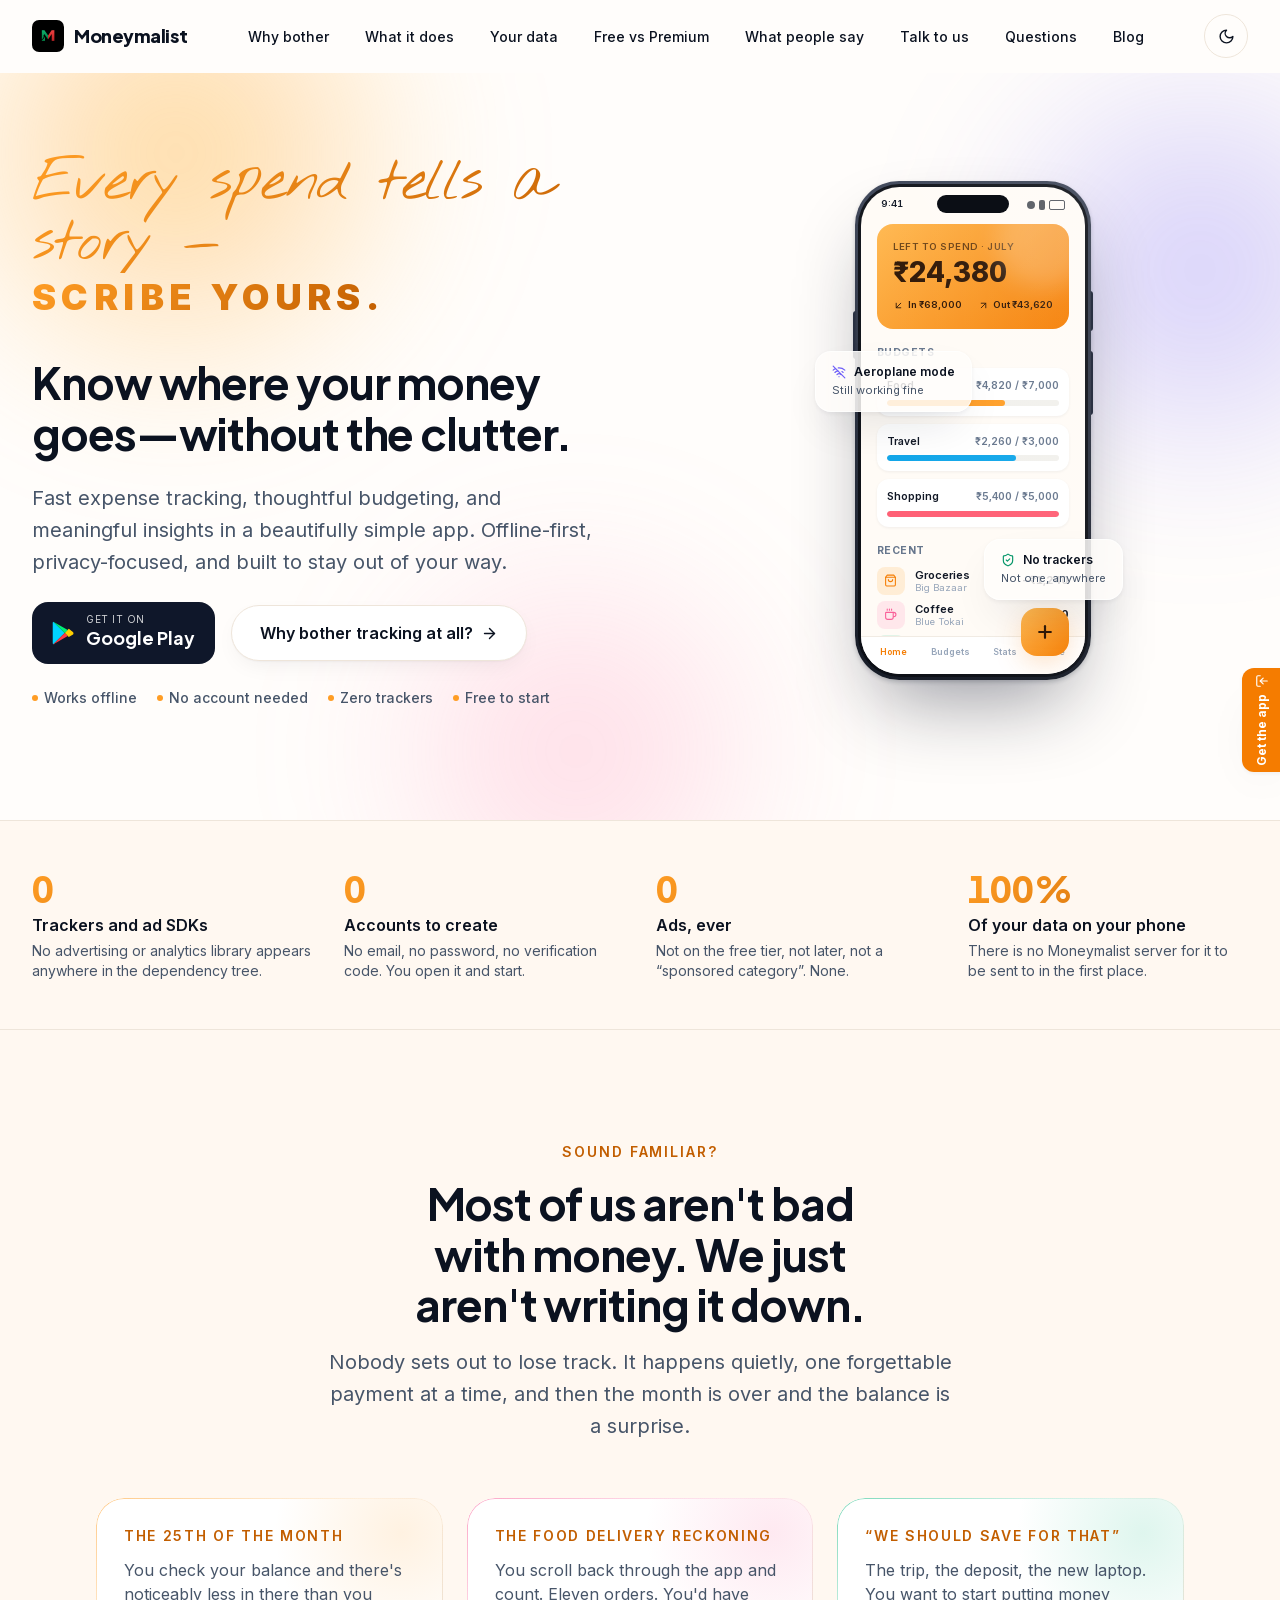
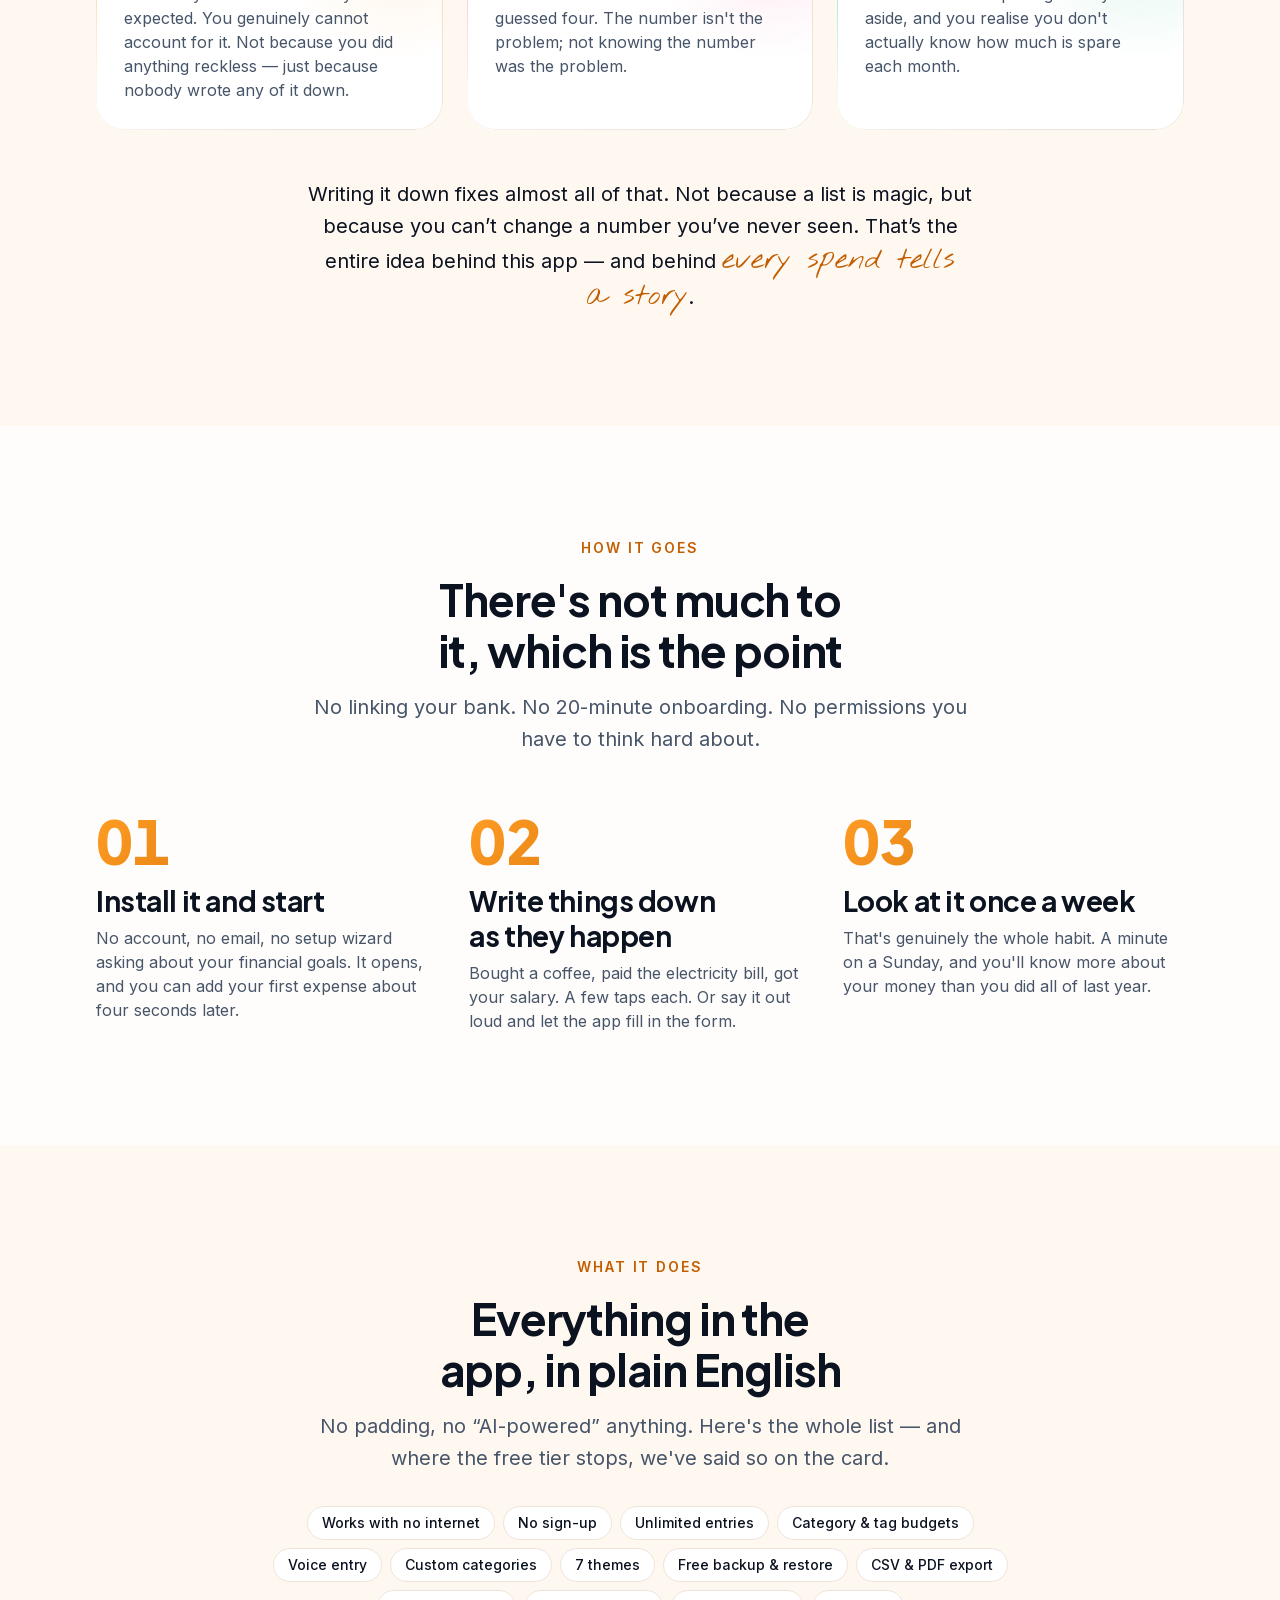
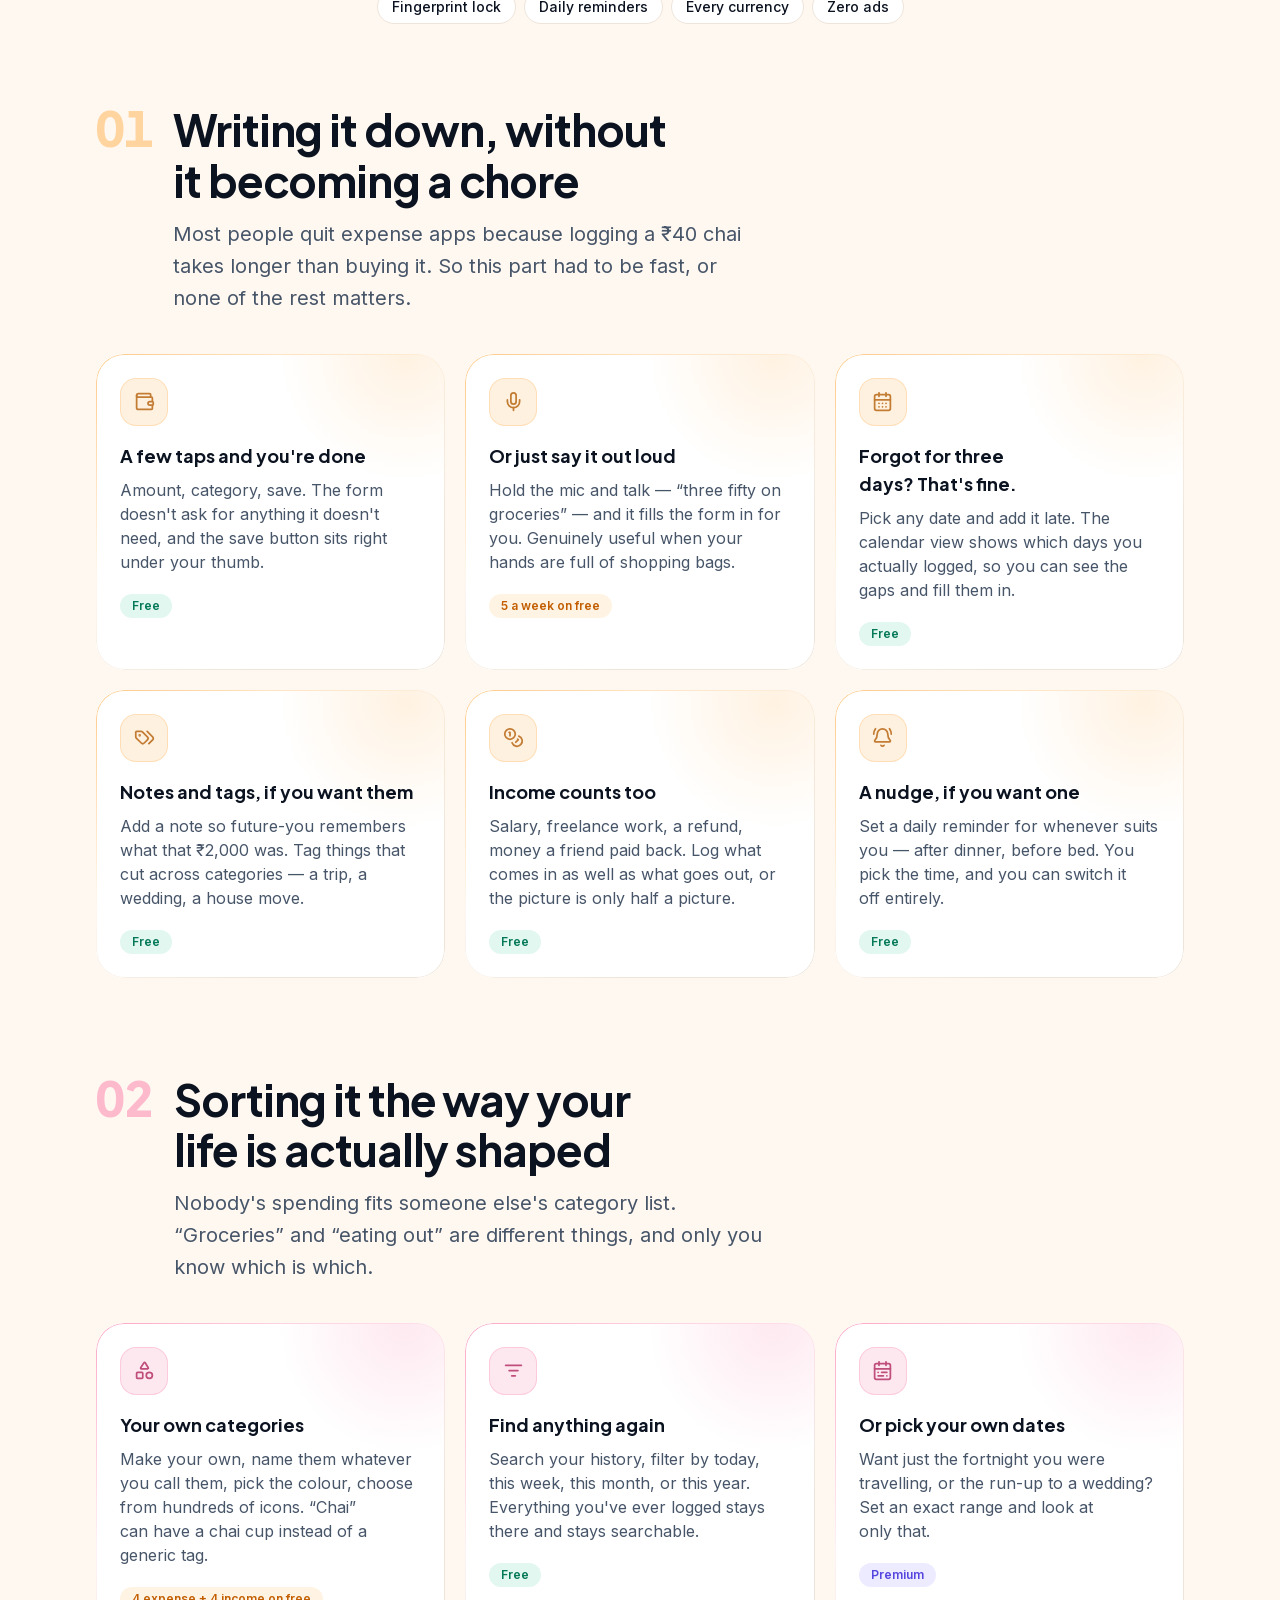
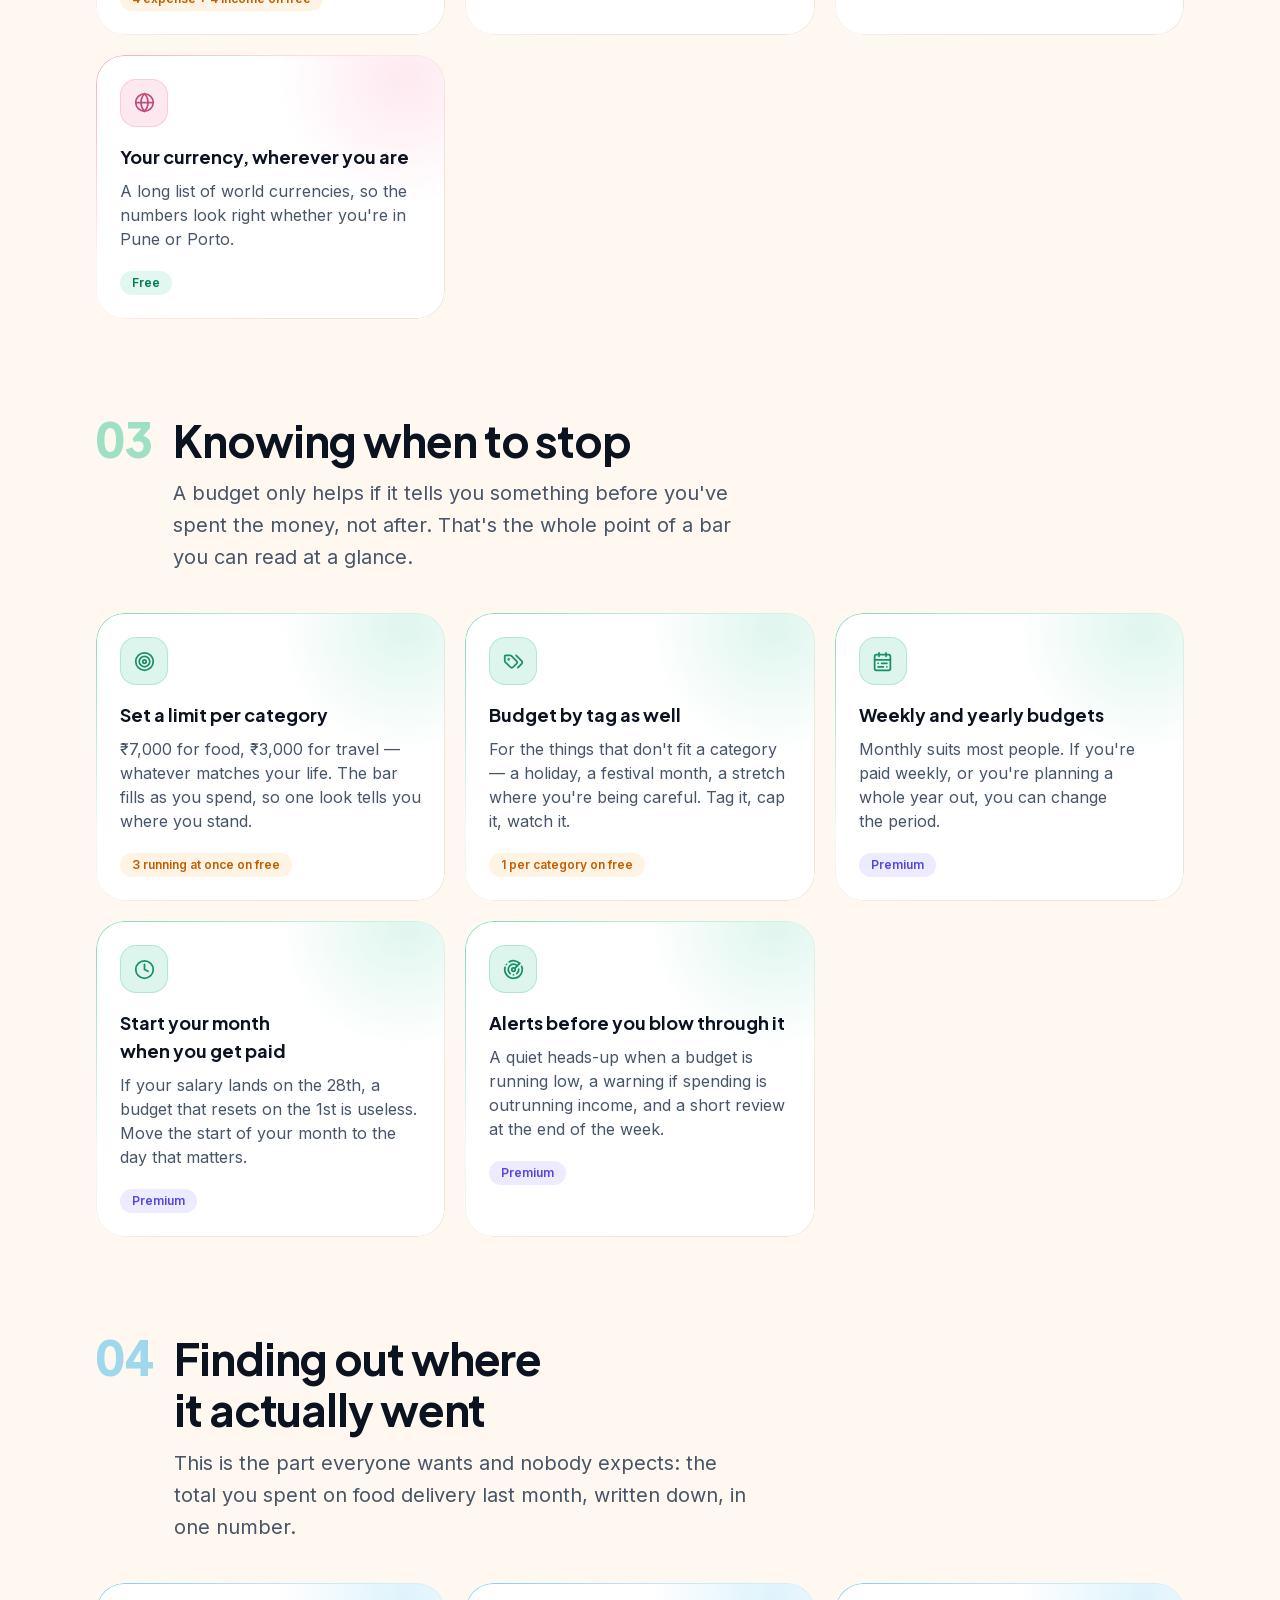
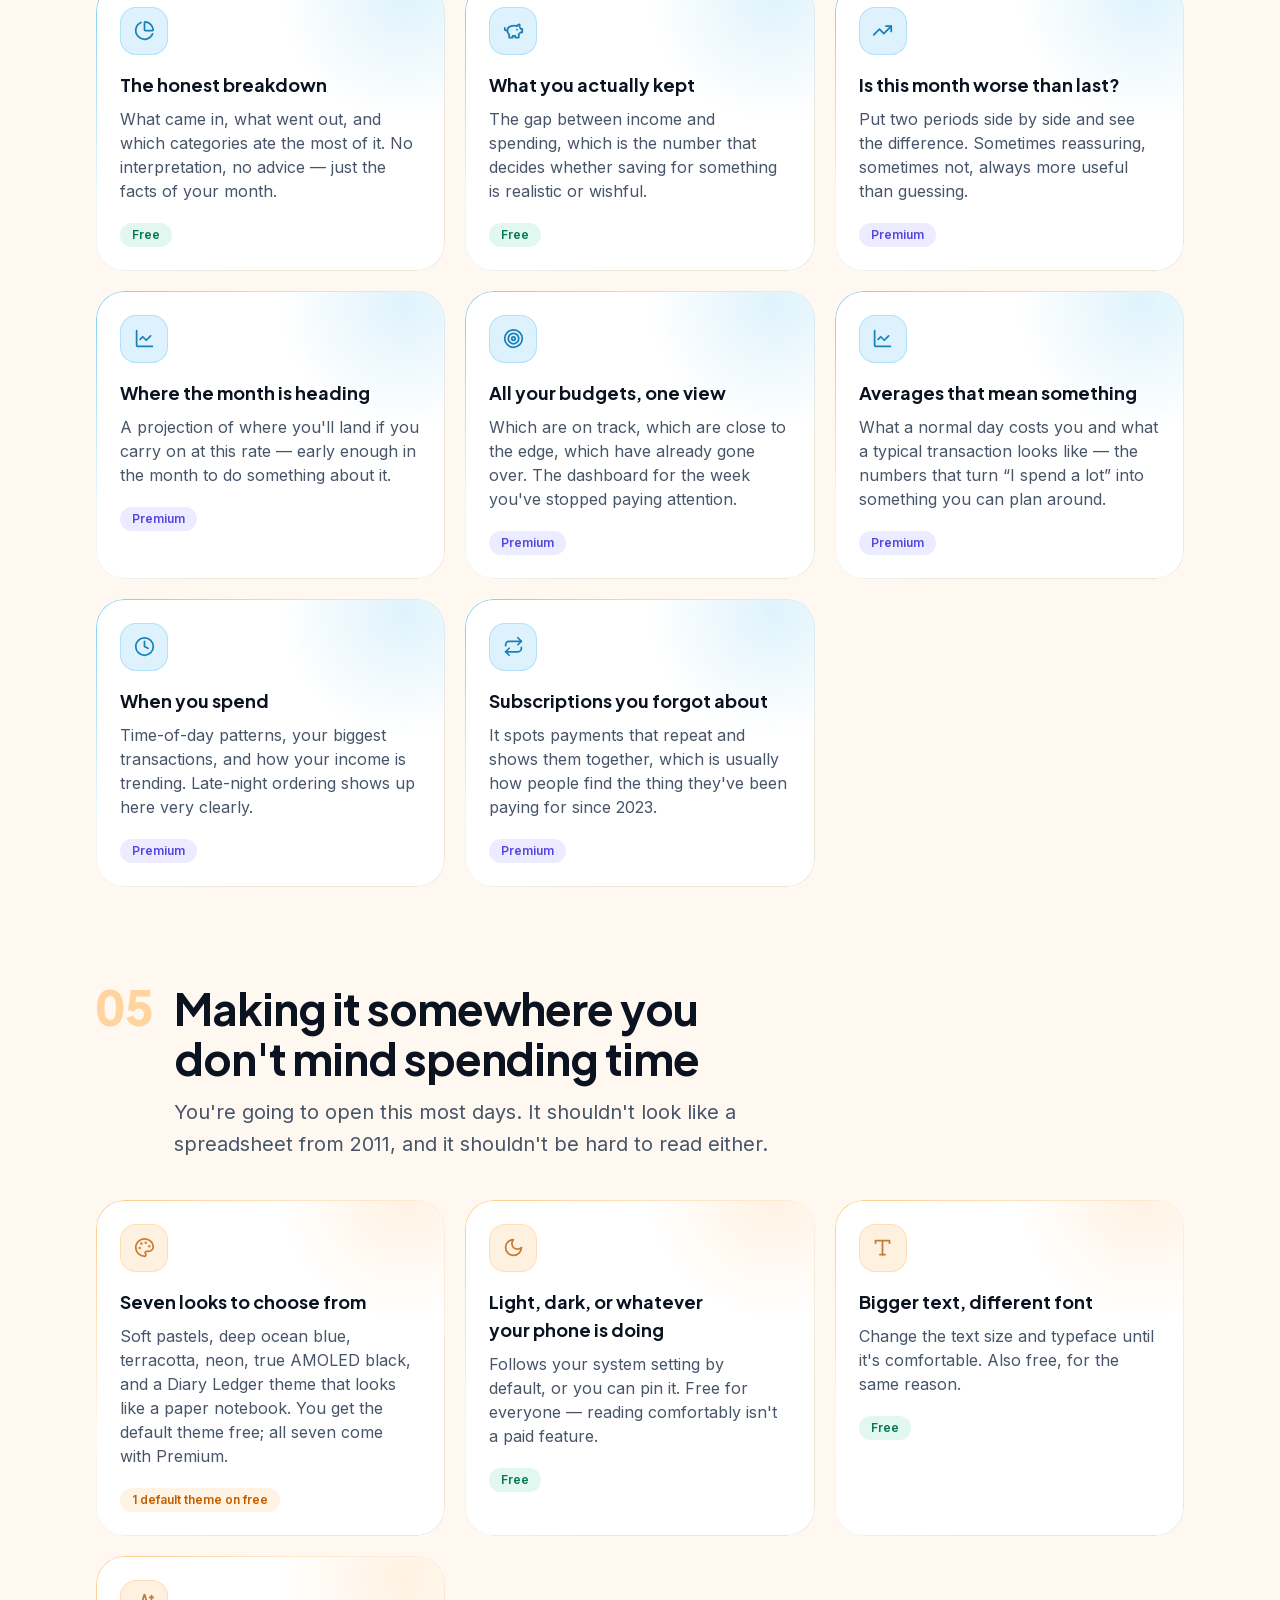
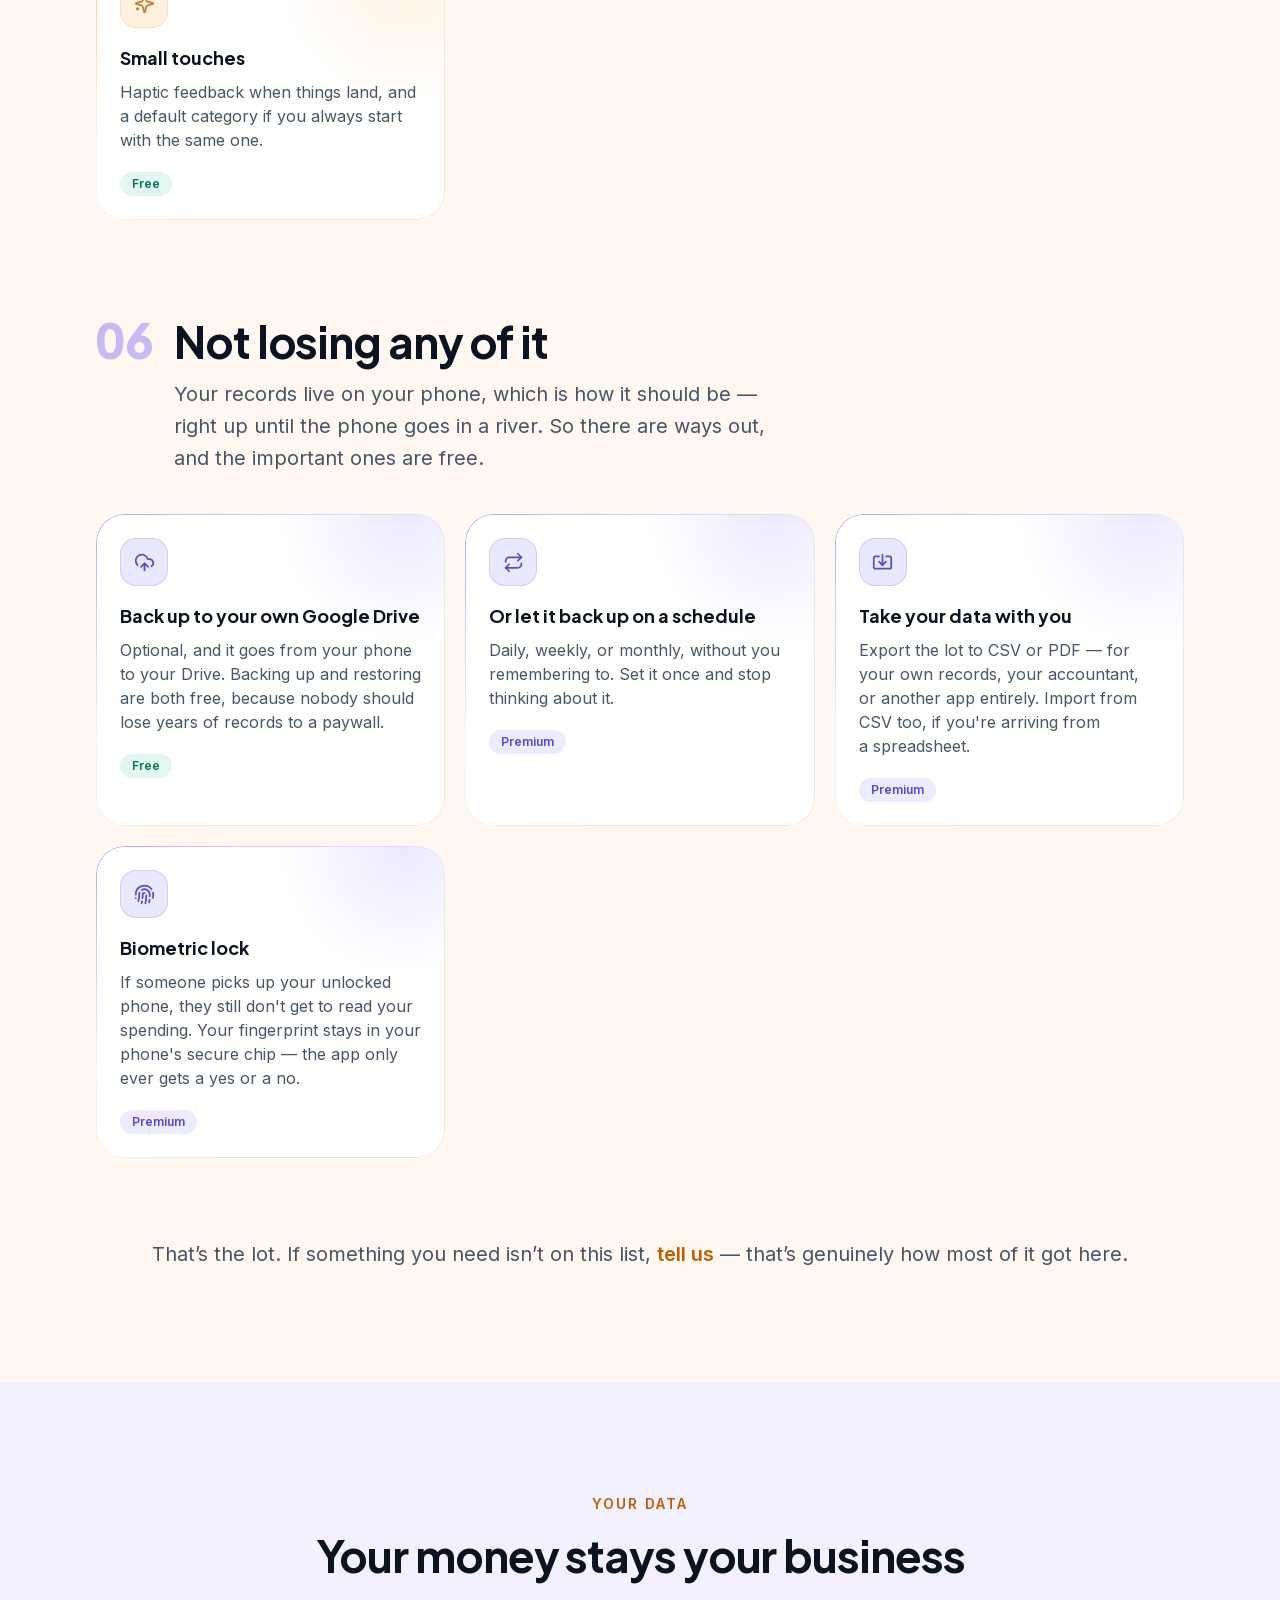
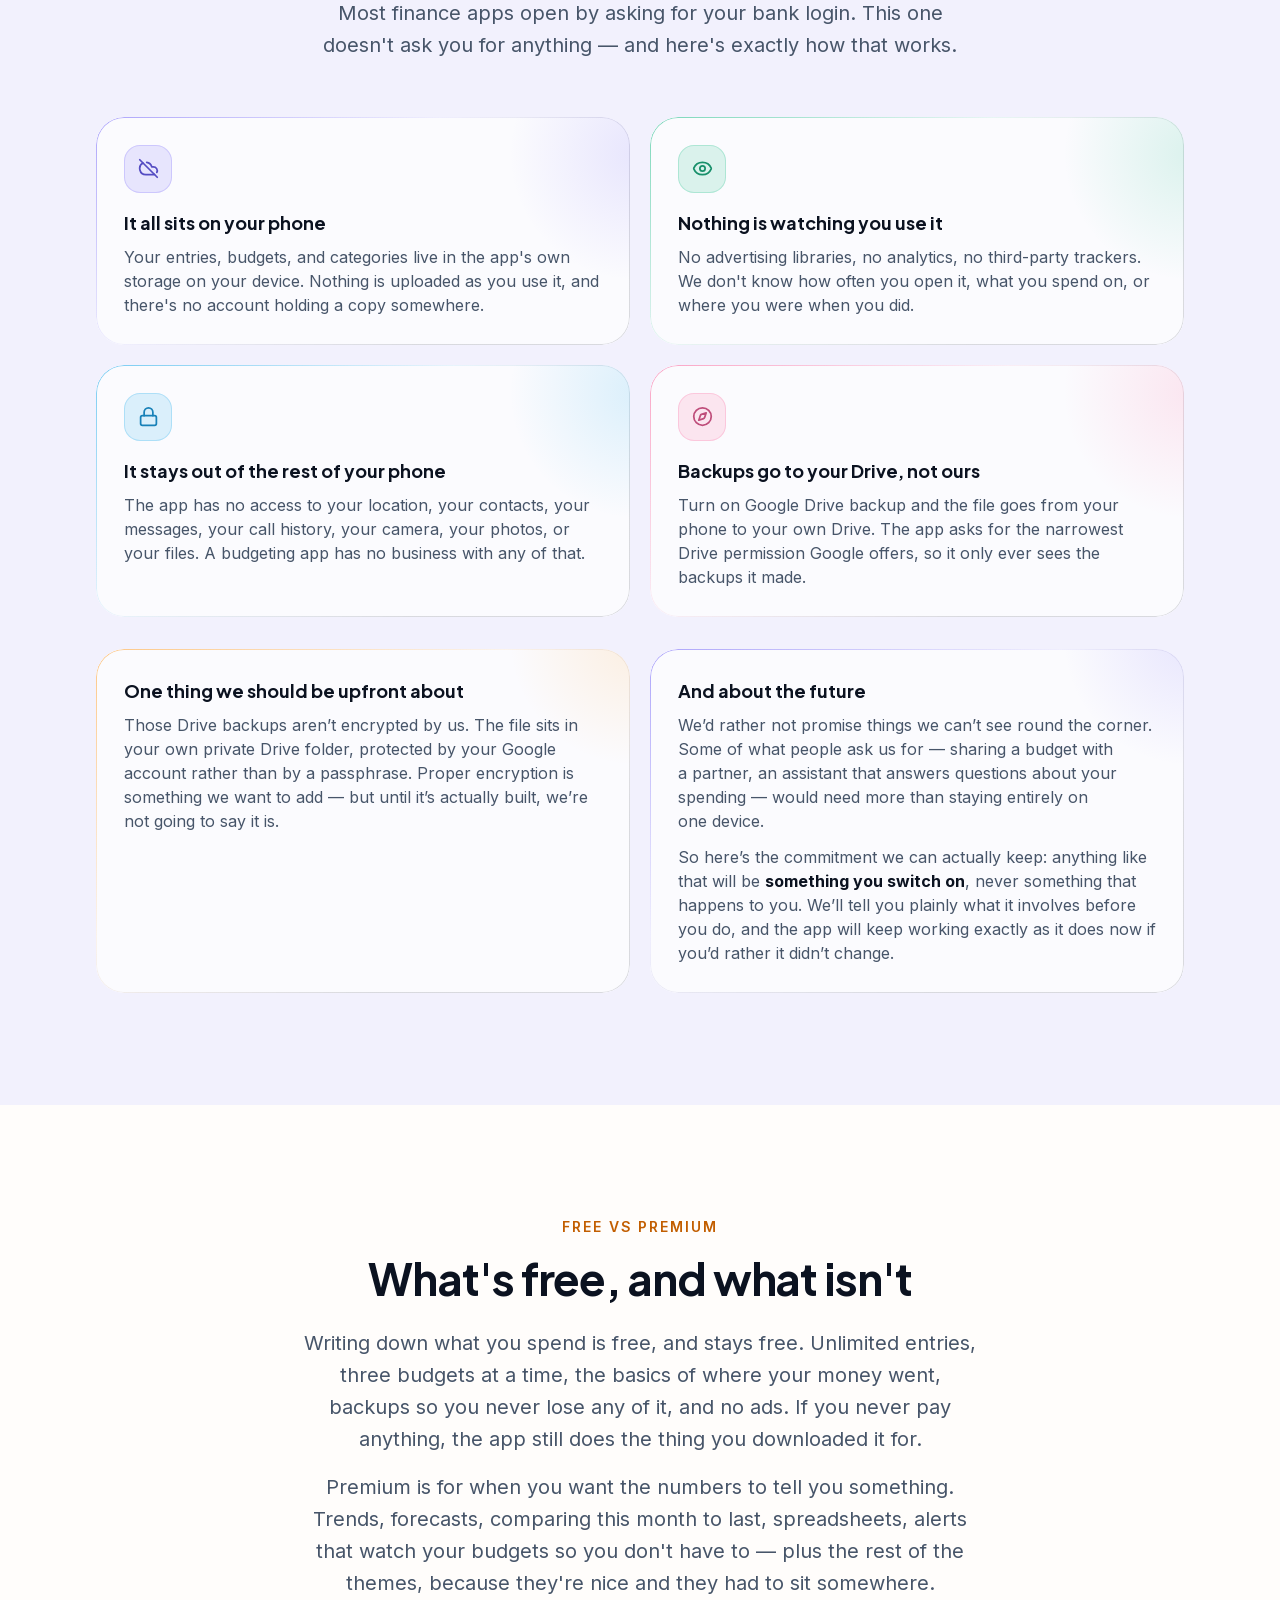
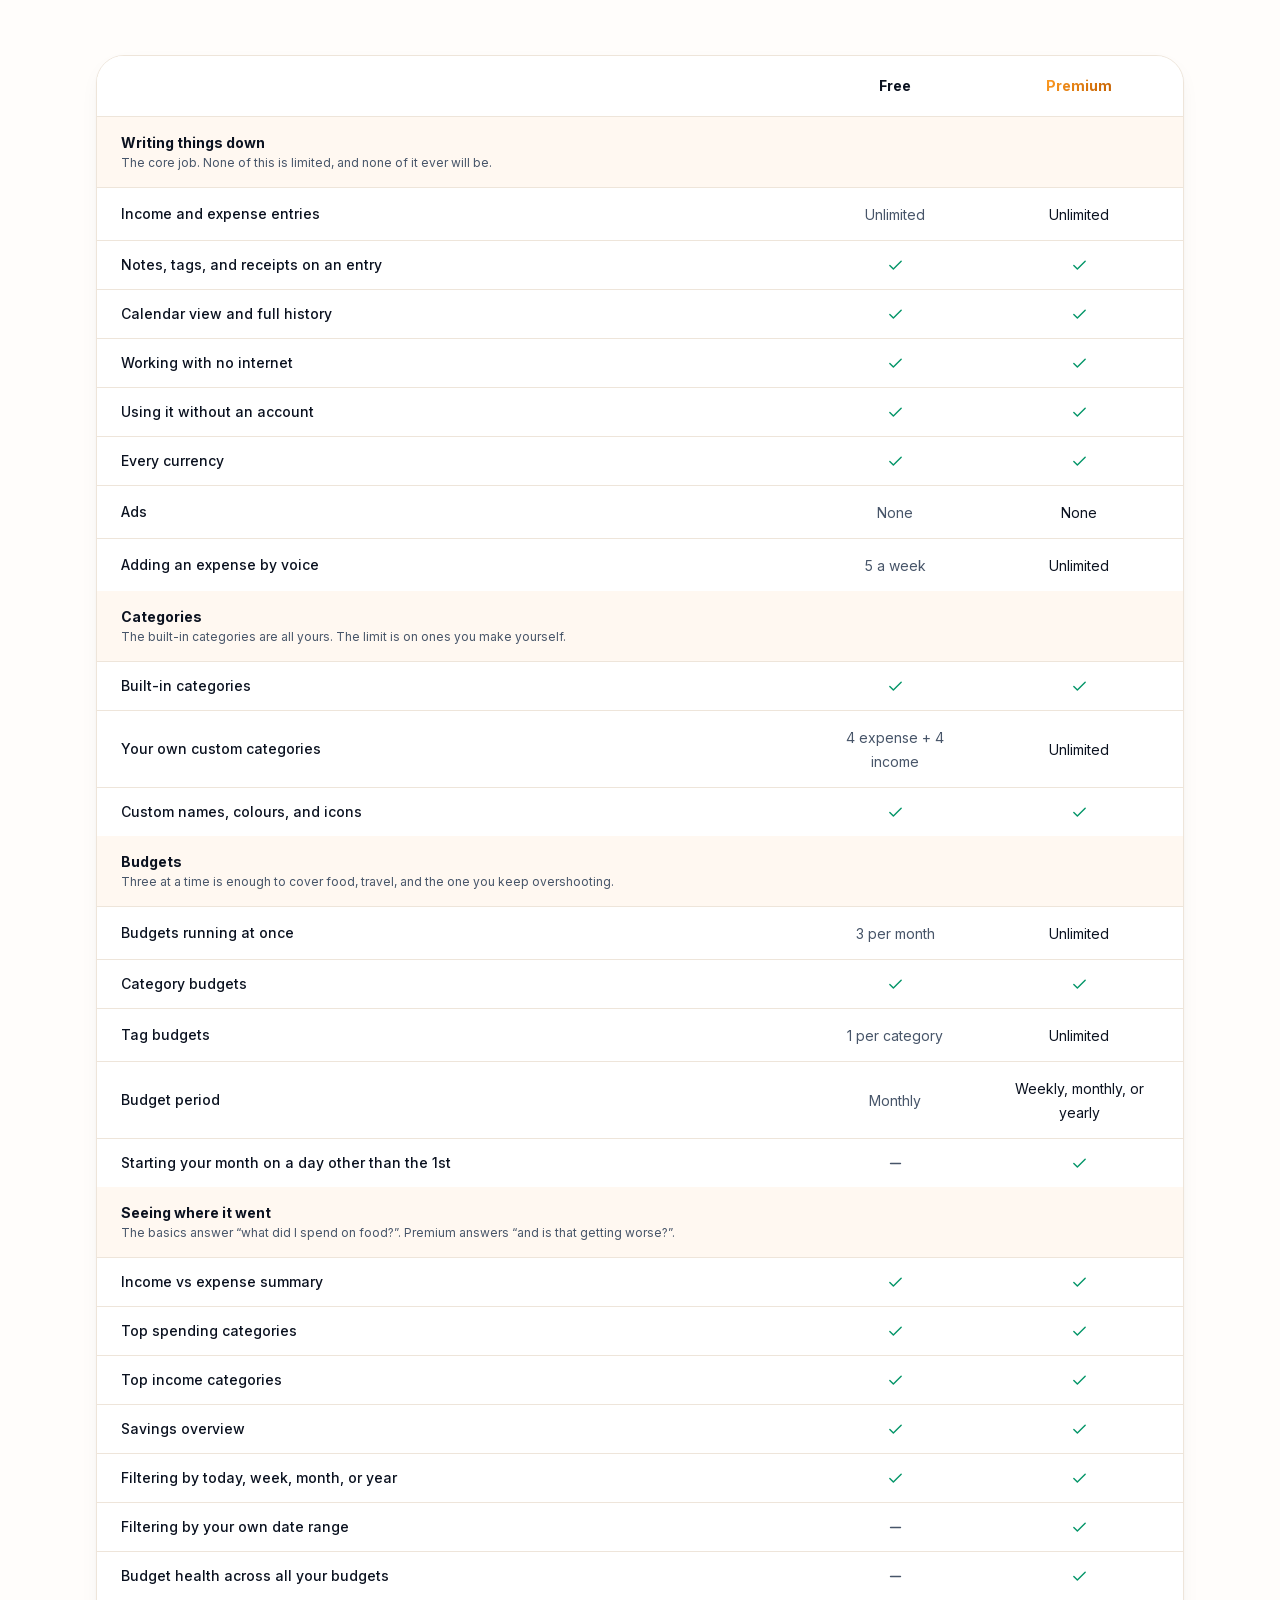
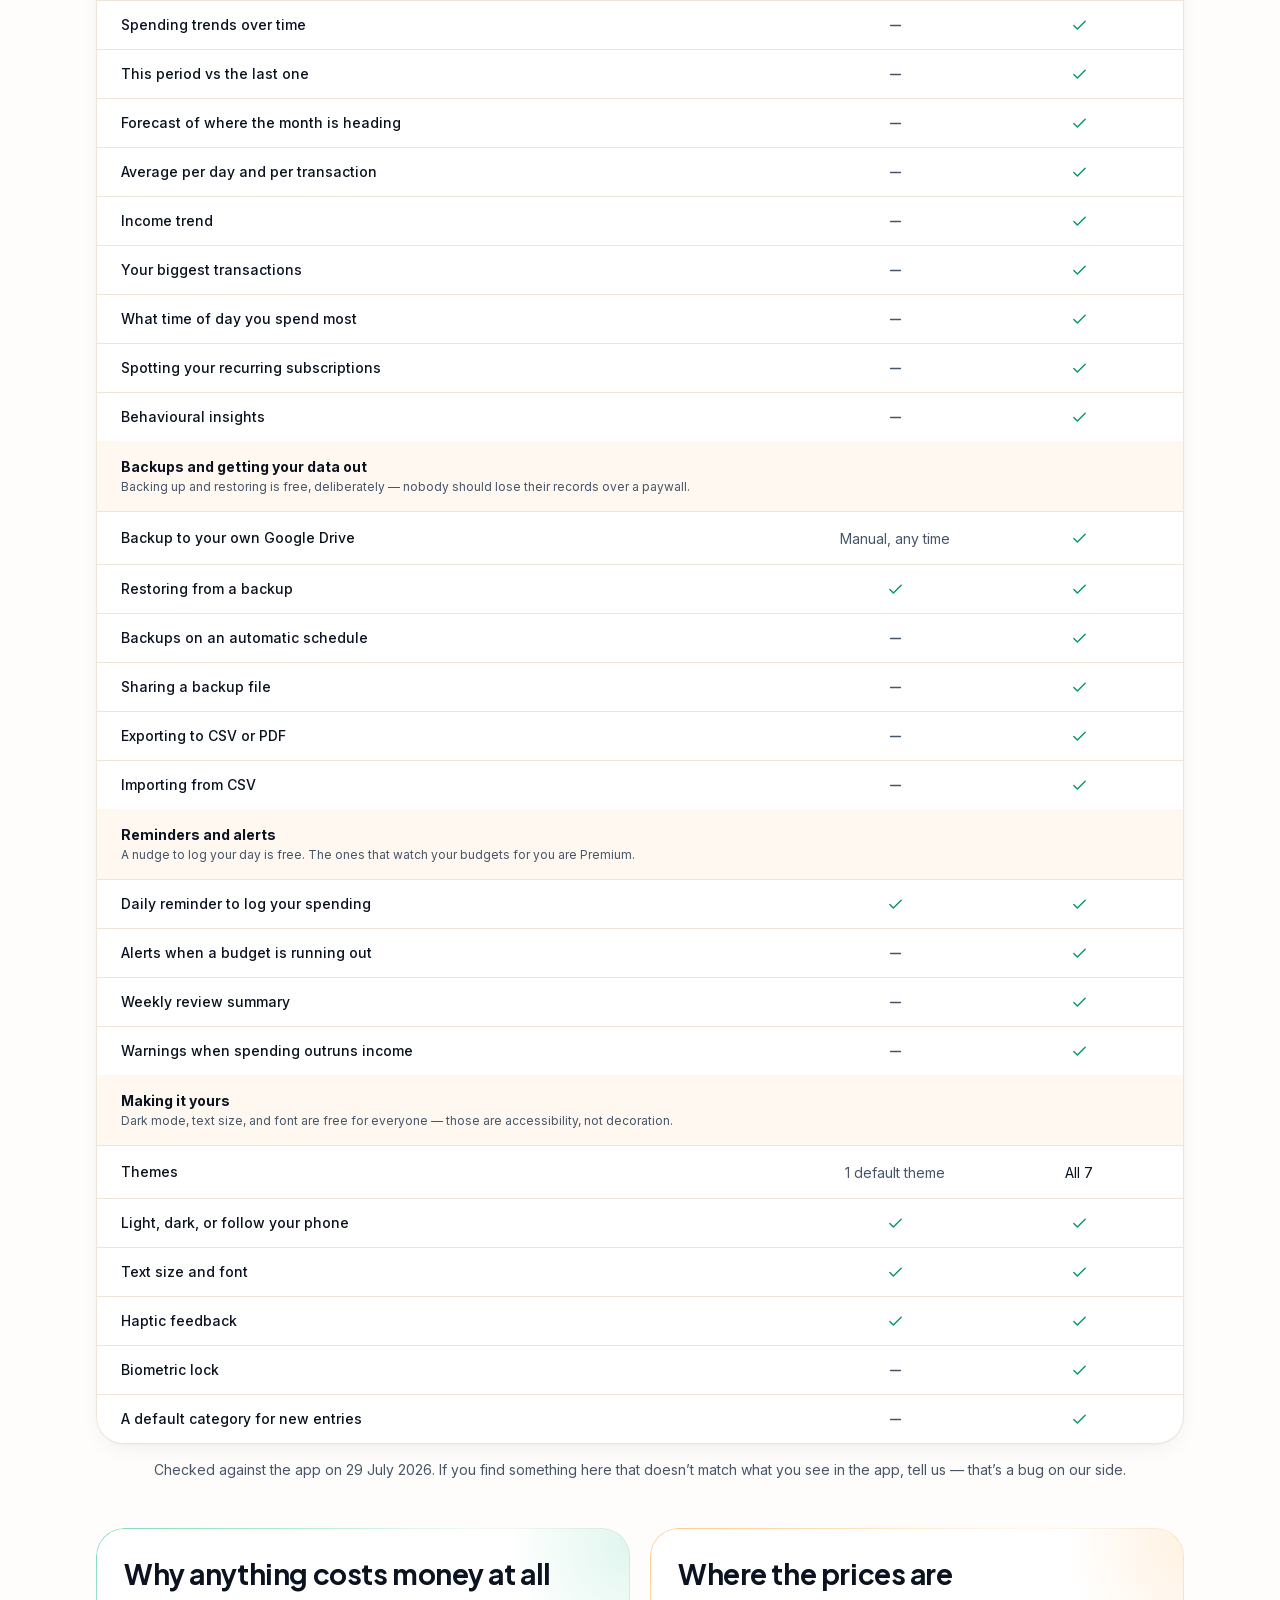
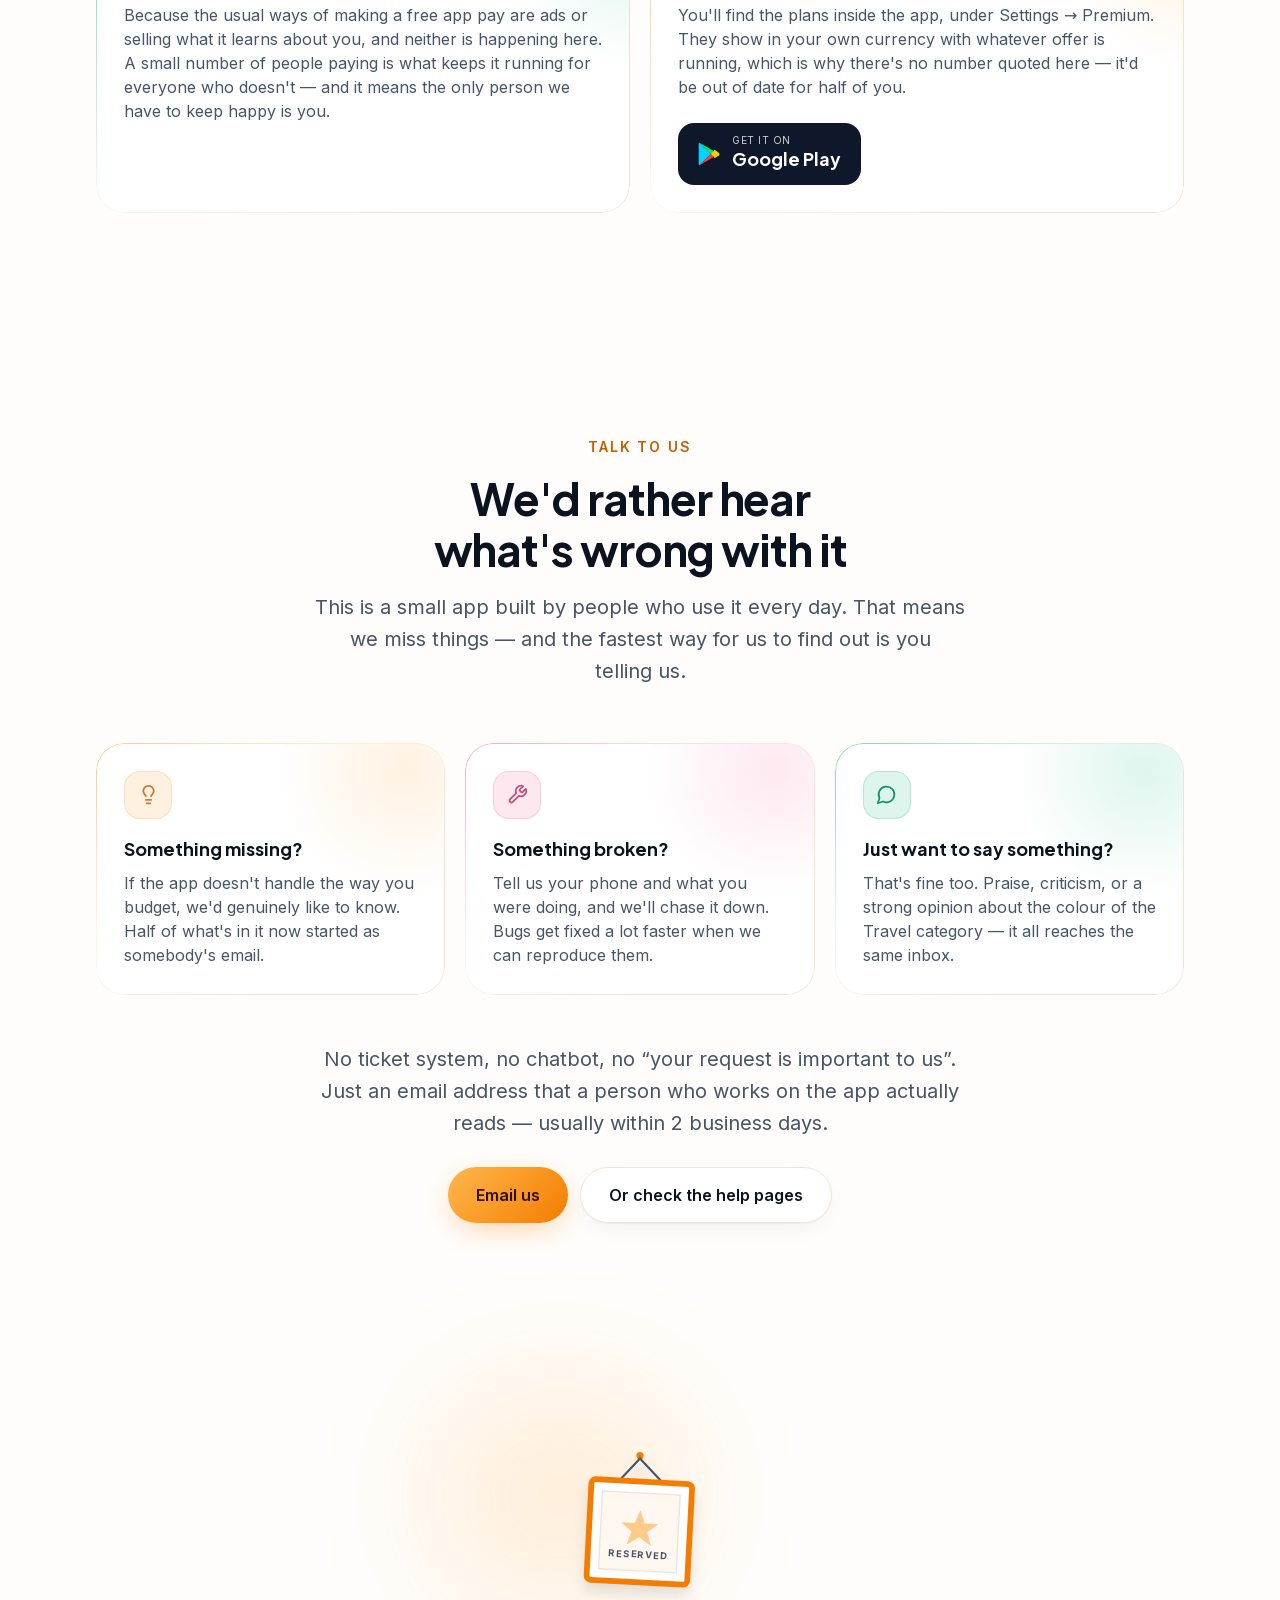
==== index.html @ cedc2da8 "Updates" ====
<!DOCTYPE html><!--kTmxTgGeI_1AeSEXfiGs0--><html lang="en" class="__variable_154f82 __variable_d0be19 __variable_fb1882"><head><meta charSet="utf-8"/><meta name="viewport" content="width=device-width, initial-scale=1"/><link rel="preload" href="/_next/static/media/3bd9a93c89179028-s.p.woff2" as="font" crossorigin="" type="font/woff2"/><link rel="preload" href="/_next/static/media/636a5ac981f94f8b-s.p.woff2" as="font" crossorigin="" type="font/woff2"/><link rel="preload" href="/_next/static/media/e4af272ccee01ff0-s.p.woff2" as="font" crossorigin="" type="font/woff2"/><link rel="preload" as="image" href="/logo.png"/><link rel="stylesheet" href="/_next/static/css/b953584c4d6d7049.css" data-precedence="next"/><link rel="preload" as="script" fetchPriority="low" href="/_next/static/chunks/webpack-b23d268d7e7df333.js"/><script src="/_next/static/chunks/ebf0c473-91500a9b869337da.js" async=""></script><script src="/_next/static/chunks/611-5871def533a9bb43.js" async=""></script><script src="/_next/static/chunks/main-app-6f9e6adb62b50940.js" async=""></script><script src="/_next/static/chunks/579-27b3374cb3187cd2.js" async=""></script><script src="/_next/static/chunks/692-af3617498ebc904b.js" async=""></script><script src="/_next/static/chunks/app/layout-8b8d4dfad449c1dc.js" async=""></script><script src="/_next/static/chunks/app/page-5fe41f96076c9ba8.js" async=""></script><link rel="canonical" href="https://moneymalist.com/"/><meta name="next-size-adjust" content=""/><meta name="theme-color" media="(prefers-color-scheme: light)" content="#fffdfb"/><meta name="theme-color" media="(prefers-color-scheme: dark)" content="#0f172a"/><meta name="color-scheme" content="light dark"/><title>Moneymalist — Private, offline expense tracker &amp; budget planner</title><meta name="description" content="Moneymalist is a private, offline-first expense tracker and budget planner for Android. No account, no ads, no trackers — your money data never leaves your phone."/><meta name="application-name" content="Moneymalist"/><link rel="author" href="https://moneymalist.com"/><meta name="author" content="Moneymalist"/><meta name="keywords" content="expense tracker,offline expense tracker,budget planner app,money manager,personal finance app,daily expense tracker,budget app,savings tracker,private finance app,expense tracker without account"/><meta name="creator" content="Moneymalist"/><meta name="publisher" content="Moneymalist"/><meta name="robots" content="index, follow"/><meta name="googlebot" content="index, follow, max-image-preview:large, max-snippet:-1"/><meta name="category" content="finance"/><meta name="google-play-app" content="app-id=com.moneymalist"/><link rel="canonical" href="https://moneymalist.com/"/><meta property="og:title" content="Moneymalist — Every spend tells a story. Scribe yours."/><meta property="og:description" content="Moneymalist is a private, offline-first expense tracker and budget planner for Android. No account, no ads, no trackers — your money data never leaves your phone."/><meta property="og:url" content="https://moneymalist.com/"/><meta property="og:site_name" content="Moneymalist"/><meta property="og:locale" content="en_IN"/><meta property="og:type" content="website"/><meta name="twitter:card" content="summary_large_image"/><meta name="twitter:title" content="Moneymalist — Every spend tells a story. Scribe yours."/><meta name="twitter:description" content="Moneymalist is a private, offline-first expense tracker and budget planner for Android. No account, no ads, no trackers — your money data never leaves your phone."/><link rel="icon" href="/icon.png?9c3c5aa9420adf1f" type="image/png" sizes="512x512"/><link rel="apple-touch-icon" href="/apple-icon.png?6b50628db2db3e1d" type="image/png" sizes="180x180"/><script>(function(){try{var d=document.documentElement;d.classList.add('js');var t=localStorage.getItem('mm-theme');if(t!=='dark'&&t!=='light'){t=window.matchMedia('(prefers-color-scheme: dark)').matches?'dark':'light';}d.setAttribute('data-theme',t);}catch(e){}})();</script><script src="/_next/static/chunks/polyfills-42372ed130431b0a.js" noModule=""></script></head><body><div hidden=""><!--$--><!--/$--></div><a href="#main" class="sr-only focus:not-sr-only focus:fixed focus:left-4 focus:top-4 focus:z-[100] focus:rounded-full focus:bg-ember-700 focus:px-5 focus:py-3 focus:text-sm focus:font-semibold focus:text-white">Skip to content</a><header class="sticky top-0 z-50 transition-all duration-300 border-b border-transparent translate-y-0"><div class="mx-auto w-full px-5 sm:px-8 max-w-7xl"><div class="flex h-16 md:h-18 items-center justify-between gap-4 py-2 md:py-3"><a class="rounded-lg" aria-label="Moneymalist home" href="/"><span class="flex items-center gap-2.5"><img alt="" width="32" height="32" decoding="async" data-nimg="1" class="shrink-0 rounded-[22%] hidden sm:block" style="color:transparent" src="/logo.png"/><span class="font-[family-name:var(--font-display)] text-lg font-extrabold tracking-tight">Moneymalist</span></span></a><nav aria-label="Sections of this page" class="hidden lg:block"><ul class="flex items-center gap-1"><li><a class="rounded-full px-4 py-2 text-sm font-medium transition-colors hover:bg-ember-50 hover:text-ember-800 dark:hover:bg-night-elevated dark:hover:text-ember-300" href="/#why">Why bother</a></li><li><a class="rounded-full px-4 py-2 text-sm font-medium transition-colors hover:bg-ember-50 hover:text-ember-800 dark:hover:bg-night-elevated dark:hover:text-ember-300" href="/#features">What it does</a></li><li><a class="rounded-full px-4 py-2 text-sm font-medium transition-colors hover:bg-ember-50 hover:text-ember-800 dark:hover:bg-night-elevated dark:hover:text-ember-300" href="/#privacy">Your data</a></li><li><a class="rounded-full px-4 py-2 text-sm font-medium transition-colors hover:bg-ember-50 hover:text-ember-800 dark:hover:bg-night-elevated dark:hover:text-ember-300" href="/#premium">Free vs Premium</a></li><li><a class="rounded-full px-4 py-2 text-sm font-medium transition-colors hover:bg-ember-50 hover:text-ember-800 dark:hover:bg-night-elevated dark:hover:text-ember-300" href="/#reviews">What people say</a></li><li><a class="rounded-full px-4 py-2 text-sm font-medium transition-colors hover:bg-ember-50 hover:text-ember-800 dark:hover:bg-night-elevated dark:hover:text-ember-300" href="/#feedback">Talk to us</a></li><li><a class="rounded-full px-4 py-2 text-sm font-medium transition-colors hover:bg-ember-50 hover:text-ember-800 dark:hover:bg-night-elevated dark:hover:text-ember-300" href="/#faq">Questions</a></li><li><a class="rounded-full px-4 py-2 text-sm font-medium transition-colors hover:bg-ember-50 hover:text-ember-800 dark:hover:bg-night-elevated dark:hover:text-ember-300" href="/blog/">Blog</a></li></ul></nav><div class="flex items-center gap-2"><button type="button" aria-label="Switch to dark theme" class="grid h-10 w-10 md:h-11 md:w-11 place-items-center rounded-full border border-[var(--hairline)] transition-colors hover:bg-ember-50 dark:hover:bg-night-elevated"><svg xmlns="http://www.w3.org/2000/svg" width="17" height="17" viewBox="0 0 24 24" fill="none" stroke="currentColor" stroke-width="2" stroke-linecap="round" stroke-linejoin="round" class="lucide lucide-moon" aria-hidden="true"><path d="M12 3a6 6 0 0 0 9 9 9 9 0 1 1-9-9Z"></path></svg></button><button type="button" aria-expanded="false" aria-controls="mobile-nav" aria-label="Open menu" class="grid h-10 w-10 md:h-11 md:w-11 place-items-center rounded-full border border-[var(--hairline)] lg:hidden"><svg xmlns="http://www.w3.org/2000/svg" width="18" height="18" viewBox="0 0 24 24" fill="none" stroke="currentColor" stroke-width="2" stroke-linecap="round" stroke-linejoin="round" class="lucide lucide-menu" aria-hidden="true"><line x1="4" x2="20" y1="12" y2="12"></line><line x1="4" x2="20" y1="6" y2="6"></line><line x1="4" x2="20" y1="18" y2="18"></line></svg></button></div></div></div></header><div class="fixed right-0 bottom-32 z-40 translate-x-[2px]"><a class="flex items-center gap-1.5 rounded-l-xl bg-ember-600 py-3 px-1.5 text-xs font-bold text-white shadow-lift transition-transform hover:-translate-x-1 hover:bg-ember-500" style="writing-mode:vertical-rl;text-orientation:mixed" target="_blank" rel="noopener noreferrer" href="https://play.google.com/store/apps/details?id=com.moneymalist&amp;referrer=utm_source%3Dmoneymalist.com%26utm_medium%3Dwebsite%26utm_campaign%3Dfloating_cta"><span class="rotate-180 flex items-center gap-1.5"><span>Get the app</span><svg xmlns="http://www.w3.org/2000/svg" width="14" height="14" viewBox="0 0 24 24" fill="none" stroke="currentColor" stroke-width="2" stroke-linecap="round" stroke-linejoin="round" class="lucide lucide-download -rotate-90"><path d="M21 15v4a2 2 0 0 1-2 2H5a2 2 0 0 1-2-2v-4"></path><polyline points="7 10 12 15 17 10"></polyline><line x1="12" x2="12" y1="15" y2="3"></line></svg></span></a></div><button aria-label="Scroll to top" class="fixed bottom-6 right-6 z-40 flex h-12 w-12 items-center justify-center rounded-full bg-[var(--card)] text-[var(--fg)] shadow-lift border border-[var(--hairline)] transition-all duration-300 hover:-translate-y-1 hover:bg-[var(--bg-soft)] focus:outline-none focus:ring-2 focus:ring-ember-500 translate-y-10 opacity-0 pointer-events-none"><svg xmlns="http://www.w3.org/2000/svg" width="22" height="22" viewBox="0 0 24 24" fill="none" stroke="currentColor" stroke-width="2.5" stroke-linecap="round" stroke-linejoin="round" class="lucide lucide-arrow-up"><path d="m5 12 7-7 7 7"></path><path d="M12 19V5"></path></svg></button><main id="main"><script type="application/ld+json">{"@context":"https://schema.org","@graph":[{"@type":"Organization","@id":"https://moneymalist.com/#organization","name":"Moneymalist","url":"https://moneymalist.com","logo":"https://moneymalist.com/logo.png","email":"moneymalist.app@gmail.com"},{"@type":"WebSite","@id":"https://moneymalist.com/#website","url":"https://moneymalist.com","name":"Moneymalist","description":"Moneymalist is a private, offline-first expense tracker and budget planner for Android. No account, no ads, no trackers — your money data never leaves your phone.","publisher":{"@id":"https://moneymalist.com/#organization"},"inLanguage":"en"},{"@type":"SoftwareApplication","@id":"https://moneymalist.com/#app","name":"Moneymalist","applicationCategory":"FinanceApplication","operatingSystem":"Android 7.0+","softwareVersion":"1.1.0","url":"https://play.google.com/store/apps/details?id=com.moneymalist","installUrl":"https://play.google.com/store/apps/details?id=com.moneymalist","description":"Moneymalist is a private, offline-first expense tracker and budget planner for Android. No account, no ads, no trackers — your money data never leaves your phone.","publisher":{"@id":"https://moneymalist.com/#organization"},"offers":{"@type":"Offer","price":"0","priceCurrency":"INR","description":"Free to download, with an optional Premium upgrade available in the app."}},{"@type":"FAQPage","@id":"https://moneymalist.com/#faq","mainEntity":[{"@type":"Question","name":"Is it actually free, or free-until-it-isn't?","acceptedAnswer":{"@type":"Answer","text":"Actually free. You can track every expense, set budgets, use all eight themes, and never pay anything. There's no trial clock and no point where it locks you out of your own data. There's a Premium tier for deeper analytics, exports, and automatic backups. Ignoring it costs you nothing."}},{"@type":"Question","name":"Do I have to make an account?","acceptedAnswer":{"@type":"Answer","text":"No. You open the app and start. There's no email, no password, no verification code, nothing to forget. It isn't just a convenience thing — the app is built to work entirely on your device, so there's nothing an account would be for."}},{"@type":"Question","name":"Where does my data actually live?","acceptedAnswer":{"@type":"Answer","text":"On your phone, in the app's own storage. As things work today, your entries aren't uploaded anywhere and we hold no copy of them. The one exception is if you switch on Google Drive backup yourself — and then the file goes to your Drive, not ours."}},{"@type":"Question","name":"So how do you make money off me?","acceptedAnswer":{"@type":"Answer","text":"We don't. There are no ads, no analytics SDKs, and no third-party trackers anywhere in the app. It also has no access to your location, contacts, messages, camera, or files. Some people pay for Premium. That's the entire business, and we'd like to keep it that way — it means the only person we have to keep happy is you."}},{"@type":"Question","name":"Will it always work this way?","acceptedAnswer":{"@type":"Answer","text":"The offline, no-account setup is how the app works today and how it will keep working. But we'd rather not promise things we can't see round the corner. People ask us for features — sharing a budget with a partner, an assistant that answers questions about your spending — that would need more than one device holding everything. If we ever build something like that, it'll be a thing you switch on, we'll explain plainly what it involves first, and the app will carry on working exactly as it does now if you'd rather it didn't change."}},{"@type":"Question","name":"What happens if I lose my phone?","acceptedAnswer":{"@type":"Answer","text":"This is the honest trade-off of keeping everything local: if the phone is gone and you had no backup, the data is gone too. So set up a backup. You can export to CSV or PDF whenever you like, or connect your own Google Drive and let it save copies for you. Takes a minute, saves a lot of regret."}},{"@type":"Question","name":"Are the Drive backups encrypted?","acceptedAnswer":{"@type":"Answer","text":"No, and we'd rather tell you than let you assume. The backup is a plain file sitting in your own private Google Drive folder, protected by your Google account rather than by us. Real passphrase encryption is something we want to add. Until it's actually built, we're not going to claim it."}},{"@type":"Question","name":"Can other people on my phone see my spending?","acceptedAnswer":{"@type":"Answer","text":"Only if you let them. You can turn on a fingerprint or face lock, and then the app won't open without you. Your fingerprint stays in your phone's secure chip. The app just asks Android whether it's you and gets back a yes or a no."}},{"@type":"Question","name":"Will it work on the metro, on a flight, in a basement?","acceptedAnswer":{"@type":"Answer","text":"Yes. There's no loading spinner waiting on a connection, because nothing about the app needs one. Aeroplane mode changes nothing."}},{"@type":"Question","name":"Is there an iPhone version?","acceptedAnswer":{"@type":"Answer","text":"Not yet — Moneymalist is Android-only today. We'd rather say that plainly than leave you searching the App Store for it."}},{"@type":"Question","name":"What exactly is free?","acceptedAnswer":{"@type":"Answer","text":"Unlimited entries, three budgets running at a time, four custom categories of each kind, the basics of where your money went, backing up and restoring, daily reminders, and no ads. Premium adds the deeper analytics, exports, alerts that watch your budgets, unlimited budgets and categories, and the rest of the themes. There's a full breakdown further up this page — we've listed the exact limits rather than being vague about them."}},{"@type":"Question","name":"If I stop paying for Premium, do I lose everything?","acceptedAnswer":{"@type":"Answer","text":"No. Every expense, budget, and category you've created stays exactly where it is, and you can keep using the app. You just go back to the free limits for the Premium-only bits until you upgrade again. Nothing is ever deleted."}},{"@type":"Question","name":"Can I get my data out if I want to leave?","acceptedAnswer":{"@type":"Answer","text":"Yes, and we think you should be able to. Export the lot to CSV or PDF and take it wherever you like. It's your money and your record of it."}},{"@type":"Question","name":"Who's building this?","acceptedAnswer":{"@type":"Answer","text":"A very small team who got tired of finance apps that wanted a bank login before they'd show a pie chart. There's an email address on this site and a real person reads it."}}]}]}</script><section class="relative overflow-hidden pb-20 pt-14 sm:pb-28 sm:pt-20"><div aria-hidden="true" class="pointer-events-none absolute inset-0 -z-10 overflow-hidden"><span class="absolute -left-[10%] -top-[30%] h-[38rem] w-[38rem] rounded-full bg-[radial-gradient(circle,rgba(255,183,77,0.55),transparent_65%)] blur-3xl [animation:mm-drift_28s_ease-in-out_infinite]"></span><span class="absolute -right-[15%] top-[-10%] h-[34rem] w-[34rem] rounded-full bg-[radial-gradient(circle,rgba(109,94,248,0.32),transparent_65%)] blur-3xl [animation:mm-drift_34s_ease-in-out_infinite_reverse]"></span><span class="absolute bottom-[-25%] left-[25%] h-[32rem] w-[32rem] rounded-full bg-[radial-gradient(circle,rgba(255,123,172,0.28),transparent_65%)] blur-3xl [animation:mm-drift_40s_ease-in-out_infinite]"></span></div><div class="mx-auto w-full px-5 sm:px-8 max-w-7xl"><div class="grid items-center gap-14 lg:grid-cols-[1.05fr_0.95fr]"><div class="flex flex-col items-start gap-6"><div class="flex flex-wrap items-baseline gap-x-3 gap-y-1"><span class="font-handwriting text-4xl tracking-tight text-gradient-ember md:text-5xl lg:text-6xl">Every spend tells a story —</span><span class="font-sans text-2xl font-black uppercase tracking-[0.15em] text-gradient-ember md:text-4xl">SCRIBE YOURS.</span></div><h1 class="mt-4 text-h2 text-balance font-bold text-[var(--fg)]">Know where your money goes—without the clutter.</h1><p class="max-w-xl text-lead text-[var(--fg-muted)]">Fast expense tracking, thoughtful budgeting, and meaningful insights in a beautifully simple app. Offline-first, privacy-focused, and built to stay out of your way.</p><div class="flex flex-col gap-4 sm:flex-row sm:items-center"><a href="https://play.google.com/store/apps/details?id=com.moneymalist&amp;referrer=utm_source%3Dmoneymalist.com%26utm_medium%3Dwebsite%26utm_campaign%3Dhero" target="_blank" rel="noopener noreferrer" aria-label="Get Moneymalist on Google Play (opens the Play Store in a new tab)" class="inline-flex w-fit items-center gap-3 rounded-2xl bg-night px-5 py-3 text-white transition-transform duration-200 hover:-translate-y-0.5 motion-reduce:hover:translate-y-0 dark:bg-white dark:text-night "><svg viewBox="0 0 24 26" width="22" height="24" aria-hidden="true" class="shrink-0"><path d="M1.4 0.6A1.9 1.9 0 0 0 .8 2v22a1.9 1.9 0 0 0 .6 1.4L13.9 13Z" fill="#00D4FF"></path><path d="m18.3 8.4-3.3 3.3-1.1 1.3 4.4 4.4 4.2-2.4c1.3-.7 1.3-2.8 0-3.5Z" fill="#FFCE00"></path><path d="m1.4 25.4 12.5-12.4 3.3 3.3-14.2 8.1a1.8 1.8 0 0 1-1.6 1Z" fill="#FF3A44"></path><path d="M1.4.6 17.2 9.6l-3.3 3.4Z" fill="#00F076"></path></svg><span class="flex flex-col leading-none"><span class="text-[0.625rem] uppercase tracking-wider opacity-80">Get it on</span><span class="font-[family-name:var(--font-display)] text-lg font-bold">Google Play</span></span></a><a href="#why" class="inline-flex items-center justify-center gap-2 rounded-full font-semibold transition-[transform,filter,background-color,border-color] duration-200 will-change-transform hover:-translate-y-0.5 active:translate-y-0 motion-reduce:hover:translate-y-0 bg-[var(--card)] text-[var(--fg)] border border-[var(--hairline)] shadow-soft hover:border-ember-300 h-14 px-7 text-base">Why bother tracking at all?<svg xmlns="http://www.w3.org/2000/svg" width="17" height="17" viewBox="0 0 24 24" fill="none" stroke="currentColor" stroke-width="2" stroke-linecap="round" stroke-linejoin="round" class="lucide lucide-arrow-right" aria-hidden="true"><path d="M5 12h14"></path><path d="m12 5 7 7-7 7"></path></svg></a></div><ul class="flex flex-wrap gap-x-5 gap-y-2 text-sm font-medium text-[var(--fg-muted)]"><li class="flex items-center gap-1.5"><span aria-hidden="true" class="h-1.5 w-1.5 rounded-full bg-ember-500"></span>Works offline</li><li class="flex items-center gap-1.5"><span aria-hidden="true" class="h-1.5 w-1.5 rounded-full bg-ember-500"></span>No account needed</li><li class="flex items-center gap-1.5"><span aria-hidden="true" class="h-1.5 w-1.5 rounded-full bg-ember-500"></span>Zero trackers</li><li class="flex items-center gap-1.5"><span aria-hidden="true" class="h-1.5 w-1.5 rounded-full bg-ember-500"></span>Free to start</li></ul></div><div class="relative mx-auto flex w-full max-w-md justify-center lg:max-w-none"><div class="relative"><div role="img" aria-label="The Moneymalist home screen, showing the monthly balance, three budget bars, and a list of recent transactions." class="relative aspect-[9/19] w-full max-w-[19rem] select-none rounded-[2.75rem] bg-gradient-to-b from-[#3b4356] to-[#161b26] p-[3px] shadow-[0_2px_4px_rgba(15,23,42,0.2),0_40px_80px_-24px_rgba(15,23,42,0.45)]"><div class="relative h-full w-full overflow-hidden rounded-[2.6rem] bg-[#0b0e15] p-[3px]"><div class="relative h-full w-full overflow-hidden rounded-[2.4rem]"><div class="absolute left-1/2 top-2 z-20 h-[1.1rem] w-[4.5rem] -translate-x-1/2 rounded-full bg-[#0b0e15]"></div><div class="flex h-full flex-col bg-[#FFFBF6] text-[#0B1220]"><div class="flex items-center justify-between px-5 pb-1 pt-2.5 text-[0.6rem] font-semibold"><span data-numeric="true">9:41</span><span class="flex items-center gap-1"><span class="h-2 w-2 rounded-full bg-current opacity-70"></span><span class="h-2.5 w-1.5 rounded-[2px] bg-current opacity-70"></span><span class="h-2.5 w-4 rounded-[2px] border border-current opacity-70"></span></span></div><div class="flex-1 overflow-hidden px-4"><div class="gradient-ember relative mt-2 overflow-hidden rounded-2xl p-4 text-[#2A1200]"><p class="text-[0.6rem] font-semibold uppercase tracking-wider opacity-70">Left to spend · July</p><p data-numeric="true" class="mt-1 text-[1.75rem] font-extrabold leading-none">₹24,380</p><div class="mt-3 flex gap-4 text-[0.6rem] font-semibold"><span class="flex items-center gap-1"><svg xmlns="http://www.w3.org/2000/svg" width="11" height="11" viewBox="0 0 24 24" fill="none" stroke="currentColor" stroke-width="2" stroke-linecap="round" stroke-linejoin="round" class="lucide lucide-arrow-down-left" aria-hidden="true"><path d="M17 7 7 17"></path><path d="M17 17H7V7"></path></svg> In ₹68,000</span><span class="flex items-center gap-1"><svg xmlns="http://www.w3.org/2000/svg" width="11" height="11" viewBox="0 0 24 24" fill="none" stroke="currentColor" stroke-width="2" stroke-linecap="round" stroke-linejoin="round" class="lucide lucide-arrow-up-right" aria-hidden="true"><path d="M7 7h10v10"></path><path d="M7 17 17 7"></path></svg> Out ₹43,620</span></div><span aria-hidden="true" class="absolute -right-6 -top-8 h-24 w-24 rounded-full bg-white/20 blur-md"></span></div><p class="mb-2 mt-4 text-[0.65rem] font-bold uppercase tracking-wider text-[#64748B]">Budgets</p><div class="flex flex-col gap-2"><div class="rounded-xl bg-white p-2.5 shadow-[0_1px_3px_rgba(15,23,42,0.06)]"><div class="flex items-baseline justify-between text-[0.65rem] font-semibold"><span>Food</span><span data-numeric="true" class="text-[#64748B]">₹<!-- -->4,820<!-- --> / ₹<!-- -->7,000</span></div><div class="mt-1.5 h-1.5 overflow-hidden rounded-full bg-[#F1F0EC]"><div class="h-full rounded-full bg-ember-500" style="width:69%"></div></div></div><div class="rounded-xl bg-white p-2.5 shadow-[0_1px_3px_rgba(15,23,42,0.06)]"><div class="flex items-baseline justify-between text-[0.65rem] font-semibold"><span>Travel</span><span data-numeric="true" class="text-[#64748B]">₹<!-- -->2,260<!-- --> / ₹<!-- -->3,000</span></div><div class="mt-1.5 h-1.5 overflow-hidden rounded-full bg-[#F1F0EC]"><div class="h-full rounded-full bg-sky-500" style="width:75%"></div></div></div><div class="rounded-xl bg-white p-2.5 shadow-[0_1px_3px_rgba(15,23,42,0.06)]"><div class="flex items-baseline justify-between text-[0.65rem] font-semibold"><span>Shopping</span><span data-numeric="true" class="text-[#64748B]">₹<!-- -->5,400<!-- --> / ₹<!-- -->5,000</span></div><div class="mt-1.5 h-1.5 overflow-hidden rounded-full bg-[#F1F0EC]"><div class="h-full rounded-full bg-coral-500" style="width:100%"></div></div></div></div><p class="mb-2 mt-4 text-[0.65rem] font-bold uppercase tracking-wider text-[#64748B]">Recent</p><ul class="flex flex-col gap-1.5"><li class="flex items-center gap-2.5"><span class="grid h-7 w-7 shrink-0 place-items-center rounded-lg text-ember-600 bg-ember-100"><svg xmlns="http://www.w3.org/2000/svg" width="13" height="13" viewBox="0 0 24 24" fill="none" stroke="currentColor" stroke-width="2" stroke-linecap="round" stroke-linejoin="round" class="lucide lucide-shopping-bag" aria-hidden="true"><path d="M6 2 3 6v14a2 2 0 0 0 2 2h14a2 2 0 0 0 2-2V6l-3-4Z"></path><path d="M3 6h18"></path><path d="M16 10a4 4 0 0 1-8 0"></path></svg></span><span class="min-w-0 flex-1"><span class="block truncate text-[0.7rem] font-semibold leading-tight">Groceries</span><span class="block truncate text-[0.6rem] leading-tight text-[#94A3B8]">Big Bazaar</span></span><span data-numeric="true" class="text-[0.7rem] font-bold ">−₹1,240</span></li><li class="flex items-center gap-2.5"><span class="grid h-7 w-7 shrink-0 place-items-center rounded-lg text-blush-500 bg-blush-400/15"><svg xmlns="http://www.w3.org/2000/svg" width="13" height="13" viewBox="0 0 24 24" fill="none" stroke="currentColor" stroke-width="2" stroke-linecap="round" stroke-linejoin="round" class="lucide lucide-coffee" aria-hidden="true"><path d="M10 2v2"></path><path d="M14 2v2"></path><path d="M16 8a1 1 0 0 1 1 1v8a4 4 0 0 1-4 4H7a4 4 0 0 1-4-4V9a1 1 0 0 1 1-1h14a4 4 0 1 1 0 8h-1"></path><path d="M6 2v2"></path></svg></span><span class="min-w-0 flex-1"><span class="block truncate text-[0.7rem] font-semibold leading-tight">Coffee</span><span class="block truncate text-[0.6rem] leading-tight text-[#94A3B8]">Blue Tokai</span></span><span data-numeric="true" class="text-[0.7rem] font-bold ">−₹320</span></li><li class="flex items-center gap-2.5"><span class="grid h-7 w-7 shrink-0 place-items-center rounded-lg text-mint-600 bg-mint-400/15"><svg xmlns="http://www.w3.org/2000/svg" width="13" height="13" viewBox="0 0 24 24" fill="none" stroke="currentColor" stroke-width="2" stroke-linecap="round" stroke-linejoin="round" class="lucide lucide-arrow-down-left" aria-hidden="true"><path d="M17 7 7 17"></path><path d="M17 17H7V7"></path></svg></span><span class="min-w-0 flex-1"><span class="block truncate text-[0.7rem] font-semibold leading-tight">Salary</span><span class="block truncate text-[0.6rem] leading-tight text-[#94A3B8]">Monthly</span></span><span data-numeric="true" class="text-[0.7rem] font-bold text-mint-600">₹68,000</span></li><li class="flex items-center gap-2.5"><span class="grid h-7 w-7 shrink-0 place-items-center rounded-lg text-sky-600 bg-sky-400/15"><svg xmlns="http://www.w3.org/2000/svg" width="13" height="13" viewBox="0 0 24 24" fill="none" stroke="currentColor" stroke-width="2" stroke-linecap="round" stroke-linejoin="round" class="lucide lucide-bus" aria-hidden="true"><path d="M8 6v6"></path><path d="M15 6v6"></path><path d="M2 12h19.6"></path><path d="M18 18h3s.5-1.7.8-2.8c.1-.4.2-.8.2-1.2 0-.4-.1-.8-.2-1.2l-1.4-5C20.1 6.8 19.1 6 18 6H4a2 2 0 0 0-2 2v10h3"></path><circle cx="7" cy="18" r="2"></circle><path d="M9 18h5"></path><circle cx="16" cy="18" r="2"></circle></svg></span><span class="min-w-0 flex-1"><span class="block truncate text-[0.7rem] font-semibold leading-tight">Commute</span><span class="block truncate text-[0.6rem] leading-tight text-[#94A3B8]">Metro card</span></span><span data-numeric="true" class="text-[0.7rem] font-bold ">−₹180</span></li></ul></div><div class="relative"><span class="gradient-ember absolute -top-7 right-4 grid h-12 w-12 place-items-center rounded-2xl text-[#2A1200] shadow-ember"><svg xmlns="http://www.w3.org/2000/svg" width="20" height="20" viewBox="0 0 24 24" fill="none" stroke="currentColor" stroke-width="2.6" stroke-linecap="round" stroke-linejoin="round" class="lucide lucide-plus" aria-hidden="true"><path d="M5 12h14"></path><path d="M12 5v14"></path></svg></span></div><nav class="flex items-center justify-around border-t border-[#F1EBE3] bg-white px-2 pb-4 pt-2 text-[0.55rem] font-semibold text-[#94A3B8]"><span class="text-ember-600">Home</span><span>Budgets</span><span>Stats</span><span>More</span></nav></div></div></div><span class="absolute -right-[2px] top-[22%] h-10 w-[3px] rounded-r-full bg-[#2a3142]"></span><span class="absolute -right-[2px] top-[34%] h-16 w-[3px] rounded-r-full bg-[#2a3142]"></span><span class="absolute -left-[2px] top-[26%] h-12 w-[3px] rounded-l-full bg-[#2a3142]"></span><span aria-hidden="true" class="pointer-events-none absolute inset-0 rounded-[2.75rem] bg-gradient-to-tr from-transparent via-white/[0.04] to-white/[0.10]"></span></div><div aria-hidden="true" class="glass absolute -left-10 top-[34%] hidden rounded-2xl px-4 py-3 shadow-lift [animation:mm-float_6s_ease-in-out_infinite] sm:block"><p class="flex items-center gap-2 text-xs font-semibold"><svg xmlns="http://www.w3.org/2000/svg" width="14" height="14" viewBox="0 0 24 24" fill="none" stroke="currentColor" stroke-width="2" stroke-linecap="round" stroke-linejoin="round" class="lucide lucide-wifi-off text-ink-500"><path d="M12 20h.01"></path><path d="M8.5 16.429a5 5 0 0 1 7 0"></path><path d="M5 12.859a10 10 0 0 1 5.17-2.69"></path><path d="M19 12.859a10 10 0 0 0-2.007-1.523"></path><path d="M2 8.82a15 15 0 0 1 4.177-2.643"></path><path d="M22 8.82a15 15 0 0 0-11.288-3.764"></path><path d="m2 2 20 20"></path></svg>Aeroplane mode</p><p class="mt-0.5 text-[0.7rem] text-[var(--fg-muted)]">Still working fine</p></div><div aria-hidden="true" class="glass absolute -right-8 bottom-[16%] hidden rounded-2xl px-4 py-3 shadow-lift [animation:mm-float_7.5s_ease-in-out_infinite_0.8s] sm:block"><p class="flex items-center gap-2 text-xs font-semibold"><svg xmlns="http://www.w3.org/2000/svg" width="14" height="14" viewBox="0 0 24 24" fill="none" stroke="currentColor" stroke-width="2" stroke-linecap="round" stroke-linejoin="round" class="lucide lucide-shield-check text-mint-600"><path d="M20 13c0 5-3.5 7.5-7.66 8.95a1 1 0 0 1-.67-.01C7.5 20.5 4 18 4 13V6a1 1 0 0 1 1-1c2 0 4.5-1.2 6.24-2.72a1.17 1.17 0 0 1 1.52 0C14.51 3.81 17 5 19 5a1 1 0 0 1 1 1z"></path><path d="m9 12 2 2 4-4"></path></svg>No trackers</p><p class="mt-0.5 text-[0.7rem] text-[var(--fg-muted)]">Not one, anywhere</p></div></div></div></div></div></section><section aria-label="What makes Moneymalist different" class="border-y border-[var(--hairline)] bg-[var(--bg-soft)] py-12"><div class="mx-auto w-full px-5 sm:px-8 max-w-7xl"><ul class="grid gap-8 sm:grid-cols-2 lg:grid-cols-4"><li class="reveal flex flex-col gap-1"><p data-numeric="true" class="font-[family-name:var(--font-display)] text-4xl font-extrabold text-gradient-ember">0</p><p class="font-semibold">Trackers and ad SDKs</p><p class="text-sm text-[var(--fg-muted)]">No advertising or analytics library appears anywhere in the dependency tree.</p></li><li class="reveal flex flex-col gap-1" style="transition-delay:70ms"><p data-numeric="true" class="font-[family-name:var(--font-display)] text-4xl font-extrabold text-gradient-ember">0</p><p class="font-semibold">Accounts to create</p><p class="text-sm text-[var(--fg-muted)]">No email, no password, no verification code. You open it and start.</p></li><li class="reveal flex flex-col gap-1" style="transition-delay:140ms"><p data-numeric="true" class="font-[family-name:var(--font-display)] text-4xl font-extrabold text-gradient-ember">0</p><p class="font-semibold">Ads, ever</p><p class="text-sm text-[var(--fg-muted)]">Not on the free tier, not later, not a “sponsored category”. None.</p></li><li class="reveal flex flex-col gap-1" style="transition-delay:210ms"><p data-numeric="true" class="font-[family-name:var(--font-display)] text-4xl font-extrabold text-gradient-ember">100%</p><p class="font-semibold">Of your data on your phone</p><p class="text-sm text-[var(--fg-muted)]">There is no Moneymalist server for it to be sent to in the first place.</p></li></ul></div></section><section id="why" aria-labelledby="why-heading" class="relative isolate scroll-mt-20 py-20 sm:py-28 bg-[var(--bg-soft)] text-[var(--fg)]"><div class="mx-auto w-full px-5 sm:px-8 max-w-6xl"><div class="flex flex-col gap-4 mx-auto max-w-2xl text-center"><p class="text-sm font-semibold uppercase tracking-[0.14em] text-ember-700 dark:text-ember-300">Sound familiar?</p><h2 id="why-heading" class="text-h2">Most of us aren&#x27;t bad with money. We just aren&#x27;t writing it down.</h2><p class="text-lead text-[var(--fg-muted)]">Nobody sets out to lose track. It happens quietly, one forgettable payment at a time, and then the month is over and the balance is a surprise.</p></div><ul class="mt-14 grid gap-6 md:grid-cols-3"><li class="reveal"><div class="card-modern card-sheen h-full p-7" style="--accent:var(--color-ember-500)"><span class="sheen" aria-hidden="true"></span><div class="relative z-10 flex h-full flex-col"><p class="text-sm font-semibold uppercase tracking-[0.12em] text-ember-700 dark:text-ember-300">The 25th of the month</p><p class="mt-3 text-[var(--fg-muted)]">You check your balance and there&#x27;s noticeably less in there than you expected. You genuinely cannot account for it. Not because you did anything reckless — just because nobody wrote any of it down.</p></div></div></li><li class="reveal" style="transition-delay:90ms"><div class="card-modern card-sheen h-full p-7" style="--accent:var(--color-blush-500)"><span class="sheen" aria-hidden="true"></span><div class="relative z-10 flex h-full flex-col"><p class="text-sm font-semibold uppercase tracking-[0.12em] text-ember-700 dark:text-ember-300">The food delivery reckoning</p><p class="mt-3 text-[var(--fg-muted)]">You scroll back through the app and count. Eleven orders. You&#x27;d have guessed four. The number isn&#x27;t the problem; not knowing the number was the problem.</p></div></div></li><li class="reveal" style="transition-delay:180ms"><div class="card-modern card-sheen h-full p-7" style="--accent:var(--color-mint-500)"><span class="sheen" aria-hidden="true"></span><div class="relative z-10 flex h-full flex-col"><p class="text-sm font-semibold uppercase tracking-[0.12em] text-ember-700 dark:text-ember-300">“We should save for that”</p><p class="mt-3 text-[var(--fg-muted)]">The trip, the deposit, the new laptop. You want to start putting money aside, and you realise you don&#x27;t actually know how much is spare each month.</p></div></div></li></ul><div class="reveal mx-auto mt-12 max-w-2xl text-center"><p class="text-lead">Writing it down fixes almost all of that. Not because a list is magic, but because you can’t change a number you’ve never seen. That’s the entire idea behind this app — and behind<!-- --> <em class="not-italic font-handwriting text-2xl md:text-3xl text-ember-700 dark:text-ember-300">every spend tells a story</em>.</p></div></div></section><section id="how" aria-labelledby="how-heading" class="relative isolate scroll-mt-20 py-20 sm:py-28 bg-[var(--bg)] text-[var(--fg)]"><div class="mx-auto w-full px-5 sm:px-8 max-w-6xl"><div class="flex flex-col gap-4 mx-auto max-w-2xl text-center"><p class="text-sm font-semibold uppercase tracking-[0.14em] text-ember-700 dark:text-ember-300">How it goes</p><h2 id="how-heading" class="text-h2">There&#x27;s not much to it, which is the point</h2><p class="text-lead text-[var(--fg-muted)]">No linking your bank. No 20-minute onboarding. No permissions you have to think hard about.</p></div><ol class="mt-14 grid gap-8 md:grid-cols-3"><li class="reveal relative"><p data-numeric="true" aria-hidden="true" class="font-[family-name:var(--font-display)] text-6xl font-extrabold text-gradient-ember">01</p><h3 class="mt-3 text-h3">Install it and start</h3><p class="mt-2 text-[var(--fg-muted)]">No account, no email, no setup wizard asking about your financial goals. It opens, and you can add your first expense about four seconds later.</p></li><li class="reveal relative" style="transition-delay:100ms"><p data-numeric="true" aria-hidden="true" class="font-[family-name:var(--font-display)] text-6xl font-extrabold text-gradient-ember">02</p><h3 class="mt-3 text-h3">Write things down as they happen</h3><p class="mt-2 text-[var(--fg-muted)]">Bought a coffee, paid the electricity bill, got your salary. A few taps each. Or say it out loud and let the app fill in the form.</p></li><li class="reveal relative" style="transition-delay:200ms"><p data-numeric="true" aria-hidden="true" class="font-[family-name:var(--font-display)] text-6xl font-extrabold text-gradient-ember">03</p><h3 class="mt-3 text-h3">Look at it once a week</h3><p class="mt-2 text-[var(--fg-muted)]">That&#x27;s genuinely the whole habit. A minute on a Sunday, and you&#x27;ll know more about your money than you did all of last year.</p></li></ol></div></section><section id="features" aria-labelledby="features-heading" class="relative isolate scroll-mt-20 py-20 sm:py-28 bg-[var(--bg-soft)] text-[var(--fg)]"><div class="mx-auto w-full px-5 sm:px-8 max-w-6xl"><div class="flex flex-col gap-4 mx-auto max-w-2xl text-center"><p class="text-sm font-semibold uppercase tracking-[0.14em] text-ember-700 dark:text-ember-300">What it does</p><h2 id="features-heading" class="text-h2">Everything in the app, in plain English</h2><p class="text-lead text-[var(--fg-muted)]">No padding, no “AI-powered” anything. Here&#x27;s the whole list — and where the free tier stops, we&#x27;ve said so on the card.</p></div><div class="reveal mx-auto mt-8 flex max-w-3xl flex-wrap justify-center gap-2"><span class="rounded-full border border-[var(--hairline)] bg-[var(--card)] px-3.5 py-1.5 text-sm font-medium">Works with no internet</span><span class="rounded-full border border-[var(--hairline)] bg-[var(--card)] px-3.5 py-1.5 text-sm font-medium">No sign-up</span><span class="rounded-full border border-[var(--hairline)] bg-[var(--card)] px-3.5 py-1.5 text-sm font-medium">Unlimited entries</span><span class="rounded-full border border-[var(--hairline)] bg-[var(--card)] px-3.5 py-1.5 text-sm font-medium">Category &amp; tag budgets</span><span class="rounded-full border border-[var(--hairline)] bg-[var(--card)] px-3.5 py-1.5 text-sm font-medium">Voice entry</span><span class="rounded-full border border-[var(--hairline)] bg-[var(--card)] px-3.5 py-1.5 text-sm font-medium">Custom categories</span><span class="rounded-full border border-[var(--hairline)] bg-[var(--card)] px-3.5 py-1.5 text-sm font-medium">7 themes</span><span class="rounded-full border border-[var(--hairline)] bg-[var(--card)] px-3.5 py-1.5 text-sm font-medium">Free backup &amp; restore</span><span class="rounded-full border border-[var(--hairline)] bg-[var(--card)] px-3.5 py-1.5 text-sm font-medium">CSV &amp; PDF export</span><span class="rounded-full border border-[var(--hairline)] bg-[var(--card)] px-3.5 py-1.5 text-sm font-medium">Fingerprint lock</span><span class="rounded-full border border-[var(--hairline)] bg-[var(--card)] px-3.5 py-1.5 text-sm font-medium">Daily reminders</span><span class="rounded-full border border-[var(--hairline)] bg-[var(--card)] px-3.5 py-1.5 text-sm font-medium">Every currency</span><span class="rounded-full border border-[var(--hairline)] bg-[var(--card)] px-3.5 py-1.5 text-sm font-medium">Zero ads</span></div><div class="mt-20 flex flex-col gap-24"><div id="logging" class="scroll-mt-28"><div class="reveal flex max-w-2xl gap-5"><span data-numeric="true" aria-hidden="true" class="hidden font-[family-name:var(--font-display)] text-5xl font-extrabold leading-none text-[color-mix(in_oklab,var(--accent)_40%,transparent)] sm:block" style="--accent:var(--color-ember-500)">01</span><div><h3 class="text-h2">Writing it down, without it becoming a chore</h3><p class="mt-3 text-lead text-[var(--fg-muted)]">Most people quit expense apps because logging a ₹40 chai takes longer than buying it. So this part had to be fast, or none of the rest matters.</p></div></div><ul class="mt-10 grid gap-5 sm:grid-cols-2 lg:grid-cols-3"><li class="reveal"><article class="card-modern card-sheen h-full p-6" style="--accent:var(--color-ember-500)"><span class="sheen" aria-hidden="true"></span><div class="relative z-10 flex h-full flex-col"><span class="grid h-12 w-12 shrink-0 place-items-center rounded-2xl bg-[color-mix(in_oklab,var(--accent)_14%,transparent)] text-[color-mix(in_oklab,var(--accent)_78%,var(--fg))] ring-1 ring-inset ring-[color-mix(in_oklab,var(--accent)_22%,transparent)]" style="--accent:var(--color-ember-500)"><svg xmlns="http://www.w3.org/2000/svg" width="21" height="21" viewBox="0 0 24 24" fill="none" stroke="currentColor" stroke-width="2" stroke-linecap="round" stroke-linejoin="round" class="lucide lucide-wallet" aria-hidden="true"><path d="M19 7V4a1 1 0 0 0-1-1H5a2 2 0 0 0 0 4h15a1 1 0 0 1 1 1v4h-3a2 2 0 0 0 0 4h3a1 1 0 0 0 1-1v-2a1 1 0 0 0-1-1"></path><path d="M3 5v14a2 2 0 0 0 2 2h15a1 1 0 0 0 1-1v-4"></path></svg></span><h4 class="mt-4 text-lg font-bold">A few taps and you&#x27;re done</h4><p class="mt-2 text-[var(--fg-muted)]">Amount, category, save. The form doesn&#x27;t ask for anything it doesn&#x27;t need, and the save button sits right under your thumb.</p><p class="mt-5 w-fit rounded-full px-3 py-1 text-xs font-semibold bg-mint-500/12 text-mint-700 dark:text-mint-400">Free</p></div></article></li><li class="reveal" style="transition-delay:60ms"><article class="card-modern card-sheen h-full p-6" style="--accent:var(--color-ember-500)"><span class="sheen" aria-hidden="true"></span><div class="relative z-10 flex h-full flex-col"><span class="grid h-12 w-12 shrink-0 place-items-center rounded-2xl bg-[color-mix(in_oklab,var(--accent)_14%,transparent)] text-[color-mix(in_oklab,var(--accent)_78%,var(--fg))] ring-1 ring-inset ring-[color-mix(in_oklab,var(--accent)_22%,transparent)]" style="--accent:var(--color-ember-500)"><svg xmlns="http://www.w3.org/2000/svg" width="21" height="21" viewBox="0 0 24 24" fill="none" stroke="currentColor" stroke-width="2" stroke-linecap="round" stroke-linejoin="round" class="lucide lucide-mic" aria-hidden="true"><path d="M12 2a3 3 0 0 0-3 3v7a3 3 0 0 0 6 0V5a3 3 0 0 0-3-3Z"></path><path d="M19 10v2a7 7 0 0 1-14 0v-2"></path><line x1="12" x2="12" y1="19" y2="22"></line></svg></span><h4 class="mt-4 text-lg font-bold">Or just say it out loud</h4><p class="mt-2 text-[var(--fg-muted)]">Hold the mic and talk — “three fifty on groceries” — and it fills the form in for you. Genuinely useful when your hands are full of shopping bags.</p><p class="mt-5 w-fit rounded-full px-3 py-1 text-xs font-semibold bg-ember-500/12 text-ember-700 dark:text-ember-300">5 a week on free</p></div></article></li><li class="reveal" style="transition-delay:120ms"><article class="card-modern card-sheen h-full p-6" style="--accent:var(--color-ember-500)"><span class="sheen" aria-hidden="true"></span><div class="relative z-10 flex h-full flex-col"><span class="grid h-12 w-12 shrink-0 place-items-center rounded-2xl bg-[color-mix(in_oklab,var(--accent)_14%,transparent)] text-[color-mix(in_oklab,var(--accent)_78%,var(--fg))] ring-1 ring-inset ring-[color-mix(in_oklab,var(--accent)_22%,transparent)]" style="--accent:var(--color-ember-500)"><svg xmlns="http://www.w3.org/2000/svg" width="21" height="21" viewBox="0 0 24 24" fill="none" stroke="currentColor" stroke-width="2" stroke-linecap="round" stroke-linejoin="round" class="lucide lucide-calendar-days" aria-hidden="true"><path d="M8 2v4"></path><path d="M16 2v4"></path><rect width="18" height="18" x="3" y="4" rx="2"></rect><path d="M3 10h18"></path><path d="M8 14h.01"></path><path d="M12 14h.01"></path><path d="M16 14h.01"></path><path d="M8 18h.01"></path><path d="M12 18h.01"></path><path d="M16 18h.01"></path></svg></span><h4 class="mt-4 text-lg font-bold">Forgot for three days? That&#x27;s fine.</h4><p class="mt-2 text-[var(--fg-muted)]">Pick any date and add it late. The calendar view shows which days you actually logged, so you can see the gaps and fill them in.</p><p class="mt-5 w-fit rounded-full px-3 py-1 text-xs font-semibold bg-mint-500/12 text-mint-700 dark:text-mint-400">Free</p></div></article></li><li class="reveal" style="transition-delay:180ms"><article class="card-modern card-sheen h-full p-6" style="--accent:var(--color-ember-500)"><span class="sheen" aria-hidden="true"></span><div class="relative z-10 flex h-full flex-col"><span class="grid h-12 w-12 shrink-0 place-items-center rounded-2xl bg-[color-mix(in_oklab,var(--accent)_14%,transparent)] text-[color-mix(in_oklab,var(--accent)_78%,var(--fg))] ring-1 ring-inset ring-[color-mix(in_oklab,var(--accent)_22%,transparent)]" style="--accent:var(--color-ember-500)"><svg xmlns="http://www.w3.org/2000/svg" width="21" height="21" viewBox="0 0 24 24" fill="none" stroke="currentColor" stroke-width="2" stroke-linecap="round" stroke-linejoin="round" class="lucide lucide-tags" aria-hidden="true"><path d="m15 5 6.3 6.3a2.4 2.4 0 0 1 0 3.4L17 19"></path><path d="M9.586 5.586A2 2 0 0 0 8.172 5H3a1 1 0 0 0-1 1v5.172a2 2 0 0 0 .586 1.414L8.29 18.29a2.426 2.426 0 0 0 3.42 0l3.58-3.58a2.426 2.426 0 0 0 0-3.42z"></path><circle cx="6.5" cy="9.5" r=".5" fill="currentColor"></circle></svg></span><h4 class="mt-4 text-lg font-bold">Notes and tags, if you want them</h4><p class="mt-2 text-[var(--fg-muted)]">Add a note so future-you remembers what that ₹2,000 was. Tag things that cut across categories — a trip, a wedding, a house move.</p><p class="mt-5 w-fit rounded-full px-3 py-1 text-xs font-semibold bg-mint-500/12 text-mint-700 dark:text-mint-400">Free</p></div></article></li><li class="reveal" style="transition-delay:240ms"><article class="card-modern card-sheen h-full p-6" style="--accent:var(--color-ember-500)"><span class="sheen" aria-hidden="true"></span><div class="relative z-10 flex h-full flex-col"><span class="grid h-12 w-12 shrink-0 place-items-center rounded-2xl bg-[color-mix(in_oklab,var(--accent)_14%,transparent)] text-[color-mix(in_oklab,var(--accent)_78%,var(--fg))] ring-1 ring-inset ring-[color-mix(in_oklab,var(--accent)_22%,transparent)]" style="--accent:var(--color-ember-500)"><svg xmlns="http://www.w3.org/2000/svg" width="21" height="21" viewBox="0 0 24 24" fill="none" stroke="currentColor" stroke-width="2" stroke-linecap="round" stroke-linejoin="round" class="lucide lucide-coins" aria-hidden="true"><circle cx="8" cy="8" r="6"></circle><path d="M18.09 10.37A6 6 0 1 1 10.34 18"></path><path d="M7 6h1v4"></path><path d="m16.71 13.88.7.71-2.82 2.82"></path></svg></span><h4 class="mt-4 text-lg font-bold">Income counts too</h4><p class="mt-2 text-[var(--fg-muted)]">Salary, freelance work, a refund, money a friend paid back. Log what comes in as well as what goes out, or the picture is only half a picture.</p><p class="mt-5 w-fit rounded-full px-3 py-1 text-xs font-semibold bg-mint-500/12 text-mint-700 dark:text-mint-400">Free</p></div></article></li><li class="reveal" style="transition-delay:240ms"><article class="card-modern card-sheen h-full p-6" style="--accent:var(--color-ember-500)"><span class="sheen" aria-hidden="true"></span><div class="relative z-10 flex h-full flex-col"><span class="grid h-12 w-12 shrink-0 place-items-center rounded-2xl bg-[color-mix(in_oklab,var(--accent)_14%,transparent)] text-[color-mix(in_oklab,var(--accent)_78%,var(--fg))] ring-1 ring-inset ring-[color-mix(in_oklab,var(--accent)_22%,transparent)]" style="--accent:var(--color-ember-500)"><svg xmlns="http://www.w3.org/2000/svg" width="21" height="21" viewBox="0 0 24 24" fill="none" stroke="currentColor" stroke-width="2" stroke-linecap="round" stroke-linejoin="round" class="lucide lucide-bell-ring" aria-hidden="true"><path d="M10.268 21a2 2 0 0 0 3.464 0"></path><path d="M22 8c0-2.3-.8-4.3-2-6"></path><path d="M3.262 15.326A1 1 0 0 0 4 17h16a1 1 0 0 0 .74-1.673C19.41 13.956 18 12.499 18 8A6 6 0 0 0 6 8c0 4.499-1.411 5.956-2.738 7.326"></path><path d="M4 2C2.8 3.7 2 5.7 2 8"></path></svg></span><h4 class="mt-4 text-lg font-bold">A nudge, if you want one</h4><p class="mt-2 text-[var(--fg-muted)]">Set a daily reminder for whenever suits you — after dinner, before bed. You pick the time, and you can switch it off entirely.</p><p class="mt-5 w-fit rounded-full px-3 py-1 text-xs font-semibold bg-mint-500/12 text-mint-700 dark:text-mint-400">Free</p></div></article></li></ul></div><div id="organising" class="scroll-mt-28"><div class="reveal flex max-w-2xl gap-5"><span data-numeric="true" aria-hidden="true" class="hidden font-[family-name:var(--font-display)] text-5xl font-extrabold leading-none text-[color-mix(in_oklab,var(--accent)_40%,transparent)] sm:block" style="--accent:var(--color-blush-500)">02</span><div><h3 class="text-h2">Sorting it the way your life is actually shaped</h3><p class="mt-3 text-lead text-[var(--fg-muted)]">Nobody&#x27;s spending fits someone else&#x27;s category list. “Groceries” and “eating out” are different things, and only you know which is which.</p></div></div><ul class="mt-10 grid gap-5 sm:grid-cols-2 lg:grid-cols-3"><li class="reveal"><article class="card-modern card-sheen h-full p-6" style="--accent:var(--color-blush-500)"><span class="sheen" aria-hidden="true"></span><div class="relative z-10 flex h-full flex-col"><span class="grid h-12 w-12 shrink-0 place-items-center rounded-2xl bg-[color-mix(in_oklab,var(--accent)_14%,transparent)] text-[color-mix(in_oklab,var(--accent)_78%,var(--fg))] ring-1 ring-inset ring-[color-mix(in_oklab,var(--accent)_22%,transparent)]" style="--accent:var(--color-blush-500)"><svg xmlns="http://www.w3.org/2000/svg" width="21" height="21" viewBox="0 0 24 24" fill="none" stroke="currentColor" stroke-width="2" stroke-linecap="round" stroke-linejoin="round" class="lucide lucide-shapes" aria-hidden="true"><path d="M8.3 10a.7.7 0 0 1-.626-1.079L11.4 3a.7.7 0 0 1 1.198-.043L16.3 8.9a.7.7 0 0 1-.572 1.1Z"></path><rect x="3" y="14" width="7" height="7" rx="1"></rect><circle cx="17.5" cy="17.5" r="3.5"></circle></svg></span><h4 class="mt-4 text-lg font-bold">Your own categories</h4><p class="mt-2 text-[var(--fg-muted)]">Make your own, name them whatever you call them, pick the colour, choose from hundreds of icons. “Chai” can have a chai cup instead of a generic tag.</p><p class="mt-5 w-fit rounded-full px-3 py-1 text-xs font-semibold bg-ember-500/12 text-ember-700 dark:text-ember-300">4 expense + 4 income on free</p></div></article></li><li class="reveal" style="transition-delay:60ms"><article class="card-modern card-sheen h-full p-6" style="--accent:var(--color-blush-500)"><span class="sheen" aria-hidden="true"></span><div class="relative z-10 flex h-full flex-col"><span class="grid h-12 w-12 shrink-0 place-items-center rounded-2xl bg-[color-mix(in_oklab,var(--accent)_14%,transparent)] text-[color-mix(in_oklab,var(--accent)_78%,var(--fg))] ring-1 ring-inset ring-[color-mix(in_oklab,var(--accent)_22%,transparent)]" style="--accent:var(--color-blush-500)"><svg xmlns="http://www.w3.org/2000/svg" width="21" height="21" viewBox="0 0 24 24" fill="none" stroke="currentColor" stroke-width="2" stroke-linecap="round" stroke-linejoin="round" class="lucide lucide-list-filter" aria-hidden="true"><path d="M3 6h18"></path><path d="M7 12h10"></path><path d="M10 18h4"></path></svg></span><h4 class="mt-4 text-lg font-bold">Find anything again</h4><p class="mt-2 text-[var(--fg-muted)]">Search your history, filter by today, this week, this month, or this year. Everything you&#x27;ve ever logged stays there and stays searchable.</p><p class="mt-5 w-fit rounded-full px-3 py-1 text-xs font-semibold bg-mint-500/12 text-mint-700 dark:text-mint-400">Free</p></div></article></li><li class="reveal" style="transition-delay:120ms"><article class="card-modern card-sheen h-full p-6" style="--accent:var(--color-blush-500)"><span class="sheen" aria-hidden="true"></span><div class="relative z-10 flex h-full flex-col"><span class="grid h-12 w-12 shrink-0 place-items-center rounded-2xl bg-[color-mix(in_oklab,var(--accent)_14%,transparent)] text-[color-mix(in_oklab,var(--accent)_78%,var(--fg))] ring-1 ring-inset ring-[color-mix(in_oklab,var(--accent)_22%,transparent)]" style="--accent:var(--color-blush-500)"><svg xmlns="http://www.w3.org/2000/svg" width="21" height="21" viewBox="0 0 24 24" fill="none" stroke="currentColor" stroke-width="2" stroke-linecap="round" stroke-linejoin="round" class="lucide lucide-calendar-range" aria-hidden="true"><rect width="18" height="18" x="3" y="4" rx="2"></rect><path d="M16 2v4"></path><path d="M3 10h18"></path><path d="M8 2v4"></path><path d="M17 14h-6"></path><path d="M13 18H7"></path><path d="M7 14h.01"></path><path d="M17 18h.01"></path></svg></span><h4 class="mt-4 text-lg font-bold">Or pick your own dates</h4><p class="mt-2 text-[var(--fg-muted)]">Want just the fortnight you were travelling, or the run-up to a wedding? Set an exact range and look at only that.</p><p class="mt-5 w-fit rounded-full px-3 py-1 text-xs font-semibold bg-ink-500/12 text-ink-600 dark:text-ink-400">Premium</p></div></article></li><li class="reveal" style="transition-delay:180ms"><article class="card-modern card-sheen h-full p-6" style="--accent:var(--color-blush-500)"><span class="sheen" aria-hidden="true"></span><div class="relative z-10 flex h-full flex-col"><span class="grid h-12 w-12 shrink-0 place-items-center rounded-2xl bg-[color-mix(in_oklab,var(--accent)_14%,transparent)] text-[color-mix(in_oklab,var(--accent)_78%,var(--fg))] ring-1 ring-inset ring-[color-mix(in_oklab,var(--accent)_22%,transparent)]" style="--accent:var(--color-blush-500)"><svg xmlns="http://www.w3.org/2000/svg" width="21" height="21" viewBox="0 0 24 24" fill="none" stroke="currentColor" stroke-width="2" stroke-linecap="round" stroke-linejoin="round" class="lucide lucide-globe" aria-hidden="true"><circle cx="12" cy="12" r="10"></circle><path d="M12 2a14.5 14.5 0 0 0 0 20 14.5 14.5 0 0 0 0-20"></path><path d="M2 12h20"></path></svg></span><h4 class="mt-4 text-lg font-bold">Your currency, wherever you are</h4><p class="mt-2 text-[var(--fg-muted)]">A long list of world currencies, so the numbers look right whether you&#x27;re in Pune or Porto.</p><p class="mt-5 w-fit rounded-full px-3 py-1 text-xs font-semibold bg-mint-500/12 text-mint-700 dark:text-mint-400">Free</p></div></article></li></ul></div><div id="budgets" class="scroll-mt-28"><div class="reveal flex max-w-2xl gap-5"><span data-numeric="true" aria-hidden="true" class="hidden font-[family-name:var(--font-display)] text-5xl font-extrabold leading-none text-[color-mix(in_oklab,var(--accent)_40%,transparent)] sm:block" style="--accent:var(--color-mint-500)">03</span><div><h3 class="text-h2">Knowing when to stop</h3><p class="mt-3 text-lead text-[var(--fg-muted)]">A budget only helps if it tells you something before you&#x27;ve spent the money, not after. That&#x27;s the whole point of a bar you can read at a glance.</p></div></div><ul class="mt-10 grid gap-5 sm:grid-cols-2 lg:grid-cols-3"><li class="reveal"><article class="card-modern card-sheen h-full p-6" style="--accent:var(--color-mint-500)"><span class="sheen" aria-hidden="true"></span><div class="relative z-10 flex h-full flex-col"><span class="grid h-12 w-12 shrink-0 place-items-center rounded-2xl bg-[color-mix(in_oklab,var(--accent)_14%,transparent)] text-[color-mix(in_oklab,var(--accent)_78%,var(--fg))] ring-1 ring-inset ring-[color-mix(in_oklab,var(--accent)_22%,transparent)]" style="--accent:var(--color-mint-500)"><svg xmlns="http://www.w3.org/2000/svg" width="21" height="21" viewBox="0 0 24 24" fill="none" stroke="currentColor" stroke-width="2" stroke-linecap="round" stroke-linejoin="round" class="lucide lucide-target" aria-hidden="true"><circle cx="12" cy="12" r="10"></circle><circle cx="12" cy="12" r="6"></circle><circle cx="12" cy="12" r="2"></circle></svg></span><h4 class="mt-4 text-lg font-bold">Set a limit per category</h4><p class="mt-2 text-[var(--fg-muted)]">₹7,000 for food, ₹3,000 for travel — whatever matches your life. The bar fills as you spend, so one look tells you where you stand.</p><p class="mt-5 w-fit rounded-full px-3 py-1 text-xs font-semibold bg-ember-500/12 text-ember-700 dark:text-ember-300">3 running at once on free</p></div></article></li><li class="reveal" style="transition-delay:60ms"><article class="card-modern card-sheen h-full p-6" style="--accent:var(--color-mint-500)"><span class="sheen" aria-hidden="true"></span><div class="relative z-10 flex h-full flex-col"><span class="grid h-12 w-12 shrink-0 place-items-center rounded-2xl bg-[color-mix(in_oklab,var(--accent)_14%,transparent)] text-[color-mix(in_oklab,var(--accent)_78%,var(--fg))] ring-1 ring-inset ring-[color-mix(in_oklab,var(--accent)_22%,transparent)]" style="--accent:var(--color-mint-500)"><svg xmlns="http://www.w3.org/2000/svg" width="21" height="21" viewBox="0 0 24 24" fill="none" stroke="currentColor" stroke-width="2" stroke-linecap="round" stroke-linejoin="round" class="lucide lucide-tags" aria-hidden="true"><path d="m15 5 6.3 6.3a2.4 2.4 0 0 1 0 3.4L17 19"></path><path d="M9.586 5.586A2 2 0 0 0 8.172 5H3a1 1 0 0 0-1 1v5.172a2 2 0 0 0 .586 1.414L8.29 18.29a2.426 2.426 0 0 0 3.42 0l3.58-3.58a2.426 2.426 0 0 0 0-3.42z"></path><circle cx="6.5" cy="9.5" r=".5" fill="currentColor"></circle></svg></span><h4 class="mt-4 text-lg font-bold">Budget by tag as well</h4><p class="mt-2 text-[var(--fg-muted)]">For the things that don&#x27;t fit a category — a holiday, a festival month, a stretch where you&#x27;re being careful. Tag it, cap it, watch it.</p><p class="mt-5 w-fit rounded-full px-3 py-1 text-xs font-semibold bg-ember-500/12 text-ember-700 dark:text-ember-300">1 per category on free</p></div></article></li><li class="reveal" style="transition-delay:120ms"><article class="card-modern card-sheen h-full p-6" style="--accent:var(--color-mint-500)"><span class="sheen" aria-hidden="true"></span><div class="relative z-10 flex h-full flex-col"><span class="grid h-12 w-12 shrink-0 place-items-center rounded-2xl bg-[color-mix(in_oklab,var(--accent)_14%,transparent)] text-[color-mix(in_oklab,var(--accent)_78%,var(--fg))] ring-1 ring-inset ring-[color-mix(in_oklab,var(--accent)_22%,transparent)]" style="--accent:var(--color-mint-500)"><svg xmlns="http://www.w3.org/2000/svg" width="21" height="21" viewBox="0 0 24 24" fill="none" stroke="currentColor" stroke-width="2" stroke-linecap="round" stroke-linejoin="round" class="lucide lucide-calendar-range" aria-hidden="true"><rect width="18" height="18" x="3" y="4" rx="2"></rect><path d="M16 2v4"></path><path d="M3 10h18"></path><path d="M8 2v4"></path><path d="M17 14h-6"></path><path d="M13 18H7"></path><path d="M7 14h.01"></path><path d="M17 18h.01"></path></svg></span><h4 class="mt-4 text-lg font-bold">Weekly and yearly budgets</h4><p class="mt-2 text-[var(--fg-muted)]">Monthly suits most people. If you&#x27;re paid weekly, or you&#x27;re planning a whole year out, you can change the period.</p><p class="mt-5 w-fit rounded-full px-3 py-1 text-xs font-semibold bg-ink-500/12 text-ink-600 dark:text-ink-400">Premium</p></div></article></li><li class="reveal" style="transition-delay:180ms"><article class="card-modern card-sheen h-full p-6" style="--accent:var(--color-mint-500)"><span class="sheen" aria-hidden="true"></span><div class="relative z-10 flex h-full flex-col"><span class="grid h-12 w-12 shrink-0 place-items-center rounded-2xl bg-[color-mix(in_oklab,var(--accent)_14%,transparent)] text-[color-mix(in_oklab,var(--accent)_78%,var(--fg))] ring-1 ring-inset ring-[color-mix(in_oklab,var(--accent)_22%,transparent)]" style="--accent:var(--color-mint-500)"><svg xmlns="http://www.w3.org/2000/svg" width="21" height="21" viewBox="0 0 24 24" fill="none" stroke="currentColor" stroke-width="2" stroke-linecap="round" stroke-linejoin="round" class="lucide lucide-clock4" aria-hidden="true"><circle cx="12" cy="12" r="10"></circle><polyline points="12 6 12 12 16 14"></polyline></svg></span><h4 class="mt-4 text-lg font-bold">Start your month when you get paid</h4><p class="mt-2 text-[var(--fg-muted)]">If your salary lands on the 28th, a budget that resets on the 1st is useless. Move the start of your month to the day that matters.</p><p class="mt-5 w-fit rounded-full px-3 py-1 text-xs font-semibold bg-ink-500/12 text-ink-600 dark:text-ink-400">Premium</p></div></article></li><li class="reveal" style="transition-delay:240ms"><article class="card-modern card-sheen h-full p-6" style="--accent:var(--color-mint-500)"><span class="sheen" aria-hidden="true"></span><div class="relative z-10 flex h-full flex-col"><span class="grid h-12 w-12 shrink-0 place-items-center rounded-2xl bg-[color-mix(in_oklab,var(--accent)_14%,transparent)] text-[color-mix(in_oklab,var(--accent)_78%,var(--fg))] ring-1 ring-inset ring-[color-mix(in_oklab,var(--accent)_22%,transparent)]" style="--accent:var(--color-mint-500)"><svg xmlns="http://www.w3.org/2000/svg" width="21" height="21" viewBox="0 0 24 24" fill="none" stroke="currentColor" stroke-width="2" stroke-linecap="round" stroke-linejoin="round" class="lucide lucide-radar" aria-hidden="true"><path d="M19.07 4.93A10 10 0 0 0 6.99 3.34"></path><path d="M4 6h.01"></path><path d="M2.29 9.62A10 10 0 1 0 21.31 8.35"></path><path d="M16.24 7.76A6 6 0 1 0 8.23 16.67"></path><path d="M12 18h.01"></path><path d="M17.99 11.66A6 6 0 0 1 15.77 16.67"></path><circle cx="12" cy="12" r="2"></circle><path d="m13.41 10.59 5.66-5.66"></path></svg></span><h4 class="mt-4 text-lg font-bold">Alerts before you blow through it</h4><p class="mt-2 text-[var(--fg-muted)]">A quiet heads-up when a budget is running low, a warning if spending is outrunning income, and a short review at the end of the week.</p><p class="mt-5 w-fit rounded-full px-3 py-1 text-xs font-semibold bg-ink-500/12 text-ink-600 dark:text-ink-400">Premium</p></div></article></li></ul></div><div id="insights" class="scroll-mt-28"><div class="reveal flex max-w-2xl gap-5"><span data-numeric="true" aria-hidden="true" class="hidden font-[family-name:var(--font-display)] text-5xl font-extrabold leading-none text-[color-mix(in_oklab,var(--accent)_40%,transparent)] sm:block" style="--accent:var(--color-sky-500)">04</span><div><h3 class="text-h2">Finding out where it actually went</h3><p class="mt-3 text-lead text-[var(--fg-muted)]">This is the part everyone wants and nobody expects: the total you spent on food delivery last month, written down, in one number.</p></div></div><ul class="mt-10 grid gap-5 sm:grid-cols-2 lg:grid-cols-3"><li class="reveal"><article class="card-modern card-sheen h-full p-6" style="--accent:var(--color-sky-500)"><span class="sheen" aria-hidden="true"></span><div class="relative z-10 flex h-full flex-col"><span class="grid h-12 w-12 shrink-0 place-items-center rounded-2xl bg-[color-mix(in_oklab,var(--accent)_14%,transparent)] text-[color-mix(in_oklab,var(--accent)_78%,var(--fg))] ring-1 ring-inset ring-[color-mix(in_oklab,var(--accent)_22%,transparent)]" style="--accent:var(--color-sky-500)"><svg xmlns="http://www.w3.org/2000/svg" width="21" height="21" viewBox="0 0 24 24" fill="none" stroke="currentColor" stroke-width="2" stroke-linecap="round" stroke-linejoin="round" class="lucide lucide-chart-pie" aria-hidden="true"><path d="M21 12c.552 0 1.005-.449.95-.998a10 10 0 0 0-8.953-8.951c-.55-.055-.998.398-.998.95v8a1 1 0 0 0 1 1z"></path><path d="M21.21 15.89A10 10 0 1 1 8 2.83"></path></svg></span><h4 class="mt-4 text-lg font-bold">The honest breakdown</h4><p class="mt-2 text-[var(--fg-muted)]">What came in, what went out, and which categories ate the most of it. No interpretation, no advice — just the facts of your month.</p><p class="mt-5 w-fit rounded-full px-3 py-1 text-xs font-semibold bg-mint-500/12 text-mint-700 dark:text-mint-400">Free</p></div></article></li><li class="reveal" style="transition-delay:60ms"><article class="card-modern card-sheen h-full p-6" style="--accent:var(--color-sky-500)"><span class="sheen" aria-hidden="true"></span><div class="relative z-10 flex h-full flex-col"><span class="grid h-12 w-12 shrink-0 place-items-center rounded-2xl bg-[color-mix(in_oklab,var(--accent)_14%,transparent)] text-[color-mix(in_oklab,var(--accent)_78%,var(--fg))] ring-1 ring-inset ring-[color-mix(in_oklab,var(--accent)_22%,transparent)]" style="--accent:var(--color-sky-500)"><svg xmlns="http://www.w3.org/2000/svg" width="21" height="21" viewBox="0 0 24 24" fill="none" stroke="currentColor" stroke-width="2" stroke-linecap="round" stroke-linejoin="round" class="lucide lucide-piggy-bank" aria-hidden="true"><path d="M19 5c-1.5 0-2.8 1.4-3 2-3.5-1.5-11-.3-11 5 0 1.8 0 3 2 4.5V20h4v-2h3v2h4v-4c1-.5 1.7-1 2-2h2v-4h-2c0-1-.5-1.5-1-2V5z"></path><path d="M2 9v1c0 1.1.9 2 2 2h1"></path><path d="M16 11h.01"></path></svg></span><h4 class="mt-4 text-lg font-bold">What you actually kept</h4><p class="mt-2 text-[var(--fg-muted)]">The gap between income and spending, which is the number that decides whether saving for something is realistic or wishful.</p><p class="mt-5 w-fit rounded-full px-3 py-1 text-xs font-semibold bg-mint-500/12 text-mint-700 dark:text-mint-400">Free</p></div></article></li><li class="reveal" style="transition-delay:120ms"><article class="card-modern card-sheen h-full p-6" style="--accent:var(--color-sky-500)"><span class="sheen" aria-hidden="true"></span><div class="relative z-10 flex h-full flex-col"><span class="grid h-12 w-12 shrink-0 place-items-center rounded-2xl bg-[color-mix(in_oklab,var(--accent)_14%,transparent)] text-[color-mix(in_oklab,var(--accent)_78%,var(--fg))] ring-1 ring-inset ring-[color-mix(in_oklab,var(--accent)_22%,transparent)]" style="--accent:var(--color-sky-500)"><svg xmlns="http://www.w3.org/2000/svg" width="21" height="21" viewBox="0 0 24 24" fill="none" stroke="currentColor" stroke-width="2" stroke-linecap="round" stroke-linejoin="round" class="lucide lucide-trending-up" aria-hidden="true"><polyline points="22 7 13.5 15.5 8.5 10.5 2 17"></polyline><polyline points="16 7 22 7 22 13"></polyline></svg></span><h4 class="mt-4 text-lg font-bold">Is this month worse than last?</h4><p class="mt-2 text-[var(--fg-muted)]">Put two periods side by side and see the difference. Sometimes reassuring, sometimes not, always more useful than guessing.</p><p class="mt-5 w-fit rounded-full px-3 py-1 text-xs font-semibold bg-ink-500/12 text-ink-600 dark:text-ink-400">Premium</p></div></article></li><li class="reveal" style="transition-delay:180ms"><article class="card-modern card-sheen h-full p-6" style="--accent:var(--color-sky-500)"><span class="sheen" aria-hidden="true"></span><div class="relative z-10 flex h-full flex-col"><span class="grid h-12 w-12 shrink-0 place-items-center rounded-2xl bg-[color-mix(in_oklab,var(--accent)_14%,transparent)] text-[color-mix(in_oklab,var(--accent)_78%,var(--fg))] ring-1 ring-inset ring-[color-mix(in_oklab,var(--accent)_22%,transparent)]" style="--accent:var(--color-sky-500)"><svg xmlns="http://www.w3.org/2000/svg" width="21" height="21" viewBox="0 0 24 24" fill="none" stroke="currentColor" stroke-width="2" stroke-linecap="round" stroke-linejoin="round" class="lucide lucide-chart-line" aria-hidden="true"><path d="M3 3v16a2 2 0 0 0 2 2h16"></path><path d="m19 9-5 5-4-4-3 3"></path></svg></span><h4 class="mt-4 text-lg font-bold">Where the month is heading</h4><p class="mt-2 text-[var(--fg-muted)]">A projection of where you&#x27;ll land if you carry on at this rate — early enough in the month to do something about it.</p><p class="mt-5 w-fit rounded-full px-3 py-1 text-xs font-semibold bg-ink-500/12 text-ink-600 dark:text-ink-400">Premium</p></div></article></li><li class="reveal" style="transition-delay:240ms"><article class="card-modern card-sheen h-full p-6" style="--accent:var(--color-sky-500)"><span class="sheen" aria-hidden="true"></span><div class="relative z-10 flex h-full flex-col"><span class="grid h-12 w-12 shrink-0 place-items-center rounded-2xl bg-[color-mix(in_oklab,var(--accent)_14%,transparent)] text-[color-mix(in_oklab,var(--accent)_78%,var(--fg))] ring-1 ring-inset ring-[color-mix(in_oklab,var(--accent)_22%,transparent)]" style="--accent:var(--color-sky-500)"><svg xmlns="http://www.w3.org/2000/svg" width="21" height="21" viewBox="0 0 24 24" fill="none" stroke="currentColor" stroke-width="2" stroke-linecap="round" stroke-linejoin="round" class="lucide lucide-target" aria-hidden="true"><circle cx="12" cy="12" r="10"></circle><circle cx="12" cy="12" r="6"></circle><circle cx="12" cy="12" r="2"></circle></svg></span><h4 class="mt-4 text-lg font-bold">All your budgets, one view</h4><p class="mt-2 text-[var(--fg-muted)]">Which are on track, which are close to the edge, which have already gone over. The dashboard for the week you&#x27;ve stopped paying attention.</p><p class="mt-5 w-fit rounded-full px-3 py-1 text-xs font-semibold bg-ink-500/12 text-ink-600 dark:text-ink-400">Premium</p></div></article></li><li class="reveal" style="transition-delay:240ms"><article class="card-modern card-sheen h-full p-6" style="--accent:var(--color-sky-500)"><span class="sheen" aria-hidden="true"></span><div class="relative z-10 flex h-full flex-col"><span class="grid h-12 w-12 shrink-0 place-items-center rounded-2xl bg-[color-mix(in_oklab,var(--accent)_14%,transparent)] text-[color-mix(in_oklab,var(--accent)_78%,var(--fg))] ring-1 ring-inset ring-[color-mix(in_oklab,var(--accent)_22%,transparent)]" style="--accent:var(--color-sky-500)"><svg xmlns="http://www.w3.org/2000/svg" width="21" height="21" viewBox="0 0 24 24" fill="none" stroke="currentColor" stroke-width="2" stroke-linecap="round" stroke-linejoin="round" class="lucide lucide-chart-line" aria-hidden="true"><path d="M3 3v16a2 2 0 0 0 2 2h16"></path><path d="m19 9-5 5-4-4-3 3"></path></svg></span><h4 class="mt-4 text-lg font-bold">Averages that mean something</h4><p class="mt-2 text-[var(--fg-muted)]">What a normal day costs you and what a typical transaction looks like — the numbers that turn “I spend a lot” into something you can plan around.</p><p class="mt-5 w-fit rounded-full px-3 py-1 text-xs font-semibold bg-ink-500/12 text-ink-600 dark:text-ink-400">Premium</p></div></article></li><li class="reveal" style="transition-delay:240ms"><article class="card-modern card-sheen h-full p-6" style="--accent:var(--color-sky-500)"><span class="sheen" aria-hidden="true"></span><div class="relative z-10 flex h-full flex-col"><span class="grid h-12 w-12 shrink-0 place-items-center rounded-2xl bg-[color-mix(in_oklab,var(--accent)_14%,transparent)] text-[color-mix(in_oklab,var(--accent)_78%,var(--fg))] ring-1 ring-inset ring-[color-mix(in_oklab,var(--accent)_22%,transparent)]" style="--accent:var(--color-sky-500)"><svg xmlns="http://www.w3.org/2000/svg" width="21" height="21" viewBox="0 0 24 24" fill="none" stroke="currentColor" stroke-width="2" stroke-linecap="round" stroke-linejoin="round" class="lucide lucide-clock4" aria-hidden="true"><circle cx="12" cy="12" r="10"></circle><polyline points="12 6 12 12 16 14"></polyline></svg></span><h4 class="mt-4 text-lg font-bold">When you spend</h4><p class="mt-2 text-[var(--fg-muted)]">Time-of-day patterns, your biggest transactions, and how your income is trending. Late-night ordering shows up here very clearly.</p><p class="mt-5 w-fit rounded-full px-3 py-1 text-xs font-semibold bg-ink-500/12 text-ink-600 dark:text-ink-400">Premium</p></div></article></li><li class="reveal" style="transition-delay:240ms"><article class="card-modern card-sheen h-full p-6" style="--accent:var(--color-sky-500)"><span class="sheen" aria-hidden="true"></span><div class="relative z-10 flex h-full flex-col"><span class="grid h-12 w-12 shrink-0 place-items-center rounded-2xl bg-[color-mix(in_oklab,var(--accent)_14%,transparent)] text-[color-mix(in_oklab,var(--accent)_78%,var(--fg))] ring-1 ring-inset ring-[color-mix(in_oklab,var(--accent)_22%,transparent)]" style="--accent:var(--color-sky-500)"><svg xmlns="http://www.w3.org/2000/svg" width="21" height="21" viewBox="0 0 24 24" fill="none" stroke="currentColor" stroke-width="2" stroke-linecap="round" stroke-linejoin="round" class="lucide lucide-repeat" aria-hidden="true"><path d="m17 2 4 4-4 4"></path><path d="M3 11v-1a4 4 0 0 1 4-4h14"></path><path d="m7 22-4-4 4-4"></path><path d="M21 13v1a4 4 0 0 1-4 4H3"></path></svg></span><h4 class="mt-4 text-lg font-bold">Subscriptions you forgot about</h4><p class="mt-2 text-[var(--fg-muted)]">It spots payments that repeat and shows them together, which is usually how people find the thing they&#x27;ve been paying for since 2023.</p><p class="mt-5 w-fit rounded-full px-3 py-1 text-xs font-semibold bg-ink-500/12 text-ink-600 dark:text-ink-400">Premium</p></div></article></li></ul></div><div id="yours" class="scroll-mt-28"><div class="reveal flex max-w-2xl gap-5"><span data-numeric="true" aria-hidden="true" class="hidden font-[family-name:var(--font-display)] text-5xl font-extrabold leading-none text-[color-mix(in_oklab,var(--accent)_40%,transparent)] sm:block" style="--accent:var(--color-ember-500)">05</span><div><h3 class="text-h2">Making it somewhere you don&#x27;t mind spending time</h3><p class="mt-3 text-lead text-[var(--fg-muted)]">You&#x27;re going to open this most days. It shouldn&#x27;t look like a spreadsheet from 2011, and it shouldn&#x27;t be hard to read either.</p></div></div><ul class="mt-10 grid gap-5 sm:grid-cols-2 lg:grid-cols-3"><li class="reveal"><article class="card-modern card-sheen h-full p-6" style="--accent:var(--color-ember-500)"><span class="sheen" aria-hidden="true"></span><div class="relative z-10 flex h-full flex-col"><span class="grid h-12 w-12 shrink-0 place-items-center rounded-2xl bg-[color-mix(in_oklab,var(--accent)_14%,transparent)] text-[color-mix(in_oklab,var(--accent)_78%,var(--fg))] ring-1 ring-inset ring-[color-mix(in_oklab,var(--accent)_22%,transparent)]" style="--accent:var(--color-ember-500)"><svg xmlns="http://www.w3.org/2000/svg" width="21" height="21" viewBox="0 0 24 24" fill="none" stroke="currentColor" stroke-width="2" stroke-linecap="round" stroke-linejoin="round" class="lucide lucide-palette" aria-hidden="true"><circle cx="13.5" cy="6.5" r=".5" fill="currentColor"></circle><circle cx="17.5" cy="10.5" r=".5" fill="currentColor"></circle><circle cx="8.5" cy="7.5" r=".5" fill="currentColor"></circle><circle cx="6.5" cy="12.5" r=".5" fill="currentColor"></circle><path d="M12 2C6.5 2 2 6.5 2 12s4.5 10 10 10c.926 0 1.648-.746 1.648-1.688 0-.437-.18-.835-.437-1.125-.29-.289-.438-.652-.438-1.125a1.64 1.64 0 0 1 1.668-1.668h1.996c3.051 0 5.555-2.503 5.555-5.554C21.965 6.012 17.461 2 12 2z"></path></svg></span><h4 class="mt-4 text-lg font-bold">Seven looks to choose from</h4><p class="mt-2 text-[var(--fg-muted)]">Soft pastels, deep ocean blue, terracotta, neon, true AMOLED black, and a Diary Ledger theme that looks like a paper notebook. You get the default theme free; all seven come with Premium.</p><p class="mt-5 w-fit rounded-full px-3 py-1 text-xs font-semibold bg-ember-500/12 text-ember-700 dark:text-ember-300">1 default theme on free</p></div></article></li><li class="reveal" style="transition-delay:60ms"><article class="card-modern card-sheen h-full p-6" style="--accent:var(--color-ember-500)"><span class="sheen" aria-hidden="true"></span><div class="relative z-10 flex h-full flex-col"><span class="grid h-12 w-12 shrink-0 place-items-center rounded-2xl bg-[color-mix(in_oklab,var(--accent)_14%,transparent)] text-[color-mix(in_oklab,var(--accent)_78%,var(--fg))] ring-1 ring-inset ring-[color-mix(in_oklab,var(--accent)_22%,transparent)]" style="--accent:var(--color-ember-500)"><svg xmlns="http://www.w3.org/2000/svg" width="21" height="21" viewBox="0 0 24 24" fill="none" stroke="currentColor" stroke-width="2" stroke-linecap="round" stroke-linejoin="round" class="lucide lucide-moon" aria-hidden="true"><path d="M12 3a6 6 0 0 0 9 9 9 9 0 1 1-9-9Z"></path></svg></span><h4 class="mt-4 text-lg font-bold">Light, dark, or whatever your phone is doing</h4><p class="mt-2 text-[var(--fg-muted)]">Follows your system setting by default, or you can pin it. Free for everyone — reading comfortably isn&#x27;t a paid feature.</p><p class="mt-5 w-fit rounded-full px-3 py-1 text-xs font-semibold bg-mint-500/12 text-mint-700 dark:text-mint-400">Free</p></div></article></li><li class="reveal" style="transition-delay:120ms"><article class="card-modern card-sheen h-full p-6" style="--accent:var(--color-ember-500)"><span class="sheen" aria-hidden="true"></span><div class="relative z-10 flex h-full flex-col"><span class="grid h-12 w-12 shrink-0 place-items-center rounded-2xl bg-[color-mix(in_oklab,var(--accent)_14%,transparent)] text-[color-mix(in_oklab,var(--accent)_78%,var(--fg))] ring-1 ring-inset ring-[color-mix(in_oklab,var(--accent)_22%,transparent)]" style="--accent:var(--color-ember-500)"><svg xmlns="http://www.w3.org/2000/svg" width="21" height="21" viewBox="0 0 24 24" fill="none" stroke="currentColor" stroke-width="2" stroke-linecap="round" stroke-linejoin="round" class="lucide lucide-type" aria-hidden="true"><polyline points="4 7 4 4 20 4 20 7"></polyline><line x1="9" x2="15" y1="20" y2="20"></line><line x1="12" x2="12" y1="4" y2="20"></line></svg></span><h4 class="mt-4 text-lg font-bold">Bigger text, different font</h4><p class="mt-2 text-[var(--fg-muted)]">Change the text size and typeface until it&#x27;s comfortable. Also free, for the same reason.</p><p class="mt-5 w-fit rounded-full px-3 py-1 text-xs font-semibold bg-mint-500/12 text-mint-700 dark:text-mint-400">Free</p></div></article></li><li class="reveal" style="transition-delay:180ms"><article class="card-modern card-sheen h-full p-6" style="--accent:var(--color-ember-500)"><span class="sheen" aria-hidden="true"></span><div class="relative z-10 flex h-full flex-col"><span class="grid h-12 w-12 shrink-0 place-items-center rounded-2xl bg-[color-mix(in_oklab,var(--accent)_14%,transparent)] text-[color-mix(in_oklab,var(--accent)_78%,var(--fg))] ring-1 ring-inset ring-[color-mix(in_oklab,var(--accent)_22%,transparent)]" style="--accent:var(--color-ember-500)"><svg xmlns="http://www.w3.org/2000/svg" width="21" height="21" viewBox="0 0 24 24" fill="none" stroke="currentColor" stroke-width="2" stroke-linecap="round" stroke-linejoin="round" class="lucide lucide-sparkles" aria-hidden="true"><path d="M9.937 15.5A2 2 0 0 0 8.5 14.063l-6.135-1.582a.5.5 0 0 1 0-.962L8.5 9.936A2 2 0 0 0 9.937 8.5l1.582-6.135a.5.5 0 0 1 .963 0L14.063 8.5A2 2 0 0 0 15.5 9.937l6.135 1.581a.5.5 0 0 1 0 .964L15.5 14.063a2 2 0 0 0-1.437 1.437l-1.582 6.135a.5.5 0 0 1-.963 0z"></path><path d="M20 3v4"></path><path d="M22 5h-4"></path><path d="M4 17v2"></path><path d="M5 18H3"></path></svg></span><h4 class="mt-4 text-lg font-bold">Small touches</h4><p class="mt-2 text-[var(--fg-muted)]">Haptic feedback when things land, and a default category if you always start with the same one.</p><p class="mt-5 w-fit rounded-full px-3 py-1 text-xs font-semibold bg-mint-500/12 text-mint-700 dark:text-mint-400">Free</p></div></article></li></ul></div><div id="safety" class="scroll-mt-28"><div class="reveal flex max-w-2xl gap-5"><span data-numeric="true" aria-hidden="true" class="hidden font-[family-name:var(--font-display)] text-5xl font-extrabold leading-none text-[color-mix(in_oklab,var(--accent)_40%,transparent)] sm:block" style="--accent:var(--color-ink-500)">06</span><div><h3 class="text-h2">Not losing any of it</h3><p class="mt-3 text-lead text-[var(--fg-muted)]">Your records live on your phone, which is how it should be — right up until the phone goes in a river. So there are ways out, and the important ones are free.</p></div></div><ul class="mt-10 grid gap-5 sm:grid-cols-2 lg:grid-cols-3"><li class="reveal"><article class="card-modern card-sheen h-full p-6" style="--accent:var(--color-ink-500)"><span class="sheen" aria-hidden="true"></span><div class="relative z-10 flex h-full flex-col"><span class="grid h-12 w-12 shrink-0 place-items-center rounded-2xl bg-[color-mix(in_oklab,var(--accent)_14%,transparent)] text-[color-mix(in_oklab,var(--accent)_78%,var(--fg))] ring-1 ring-inset ring-[color-mix(in_oklab,var(--accent)_22%,transparent)]" style="--accent:var(--color-ink-500)"><svg xmlns="http://www.w3.org/2000/svg" width="21" height="21" viewBox="0 0 24 24" fill="none" stroke="currentColor" stroke-width="2" stroke-linecap="round" stroke-linejoin="round" class="lucide lucide-cloud-upload" aria-hidden="true"><path d="M12 13v8"></path><path d="M4 14.899A7 7 0 1 1 15.71 8h1.79a4.5 4.5 0 0 1 2.5 8.242"></path><path d="m8 17 4-4 4 4"></path></svg></span><h4 class="mt-4 text-lg font-bold">Back up to your own Google Drive</h4><p class="mt-2 text-[var(--fg-muted)]">Optional, and it goes from your phone to your Drive. Backing up and restoring are both free, because nobody should lose years of records to a paywall.</p><p class="mt-5 w-fit rounded-full px-3 py-1 text-xs font-semibold bg-mint-500/12 text-mint-700 dark:text-mint-400">Free</p></div></article></li><li class="reveal" style="transition-delay:60ms"><article class="card-modern card-sheen h-full p-6" style="--accent:var(--color-ink-500)"><span class="sheen" aria-hidden="true"></span><div class="relative z-10 flex h-full flex-col"><span class="grid h-12 w-12 shrink-0 place-items-center rounded-2xl bg-[color-mix(in_oklab,var(--accent)_14%,transparent)] text-[color-mix(in_oklab,var(--accent)_78%,var(--fg))] ring-1 ring-inset ring-[color-mix(in_oklab,var(--accent)_22%,transparent)]" style="--accent:var(--color-ink-500)"><svg xmlns="http://www.w3.org/2000/svg" width="21" height="21" viewBox="0 0 24 24" fill="none" stroke="currentColor" stroke-width="2" stroke-linecap="round" stroke-linejoin="round" class="lucide lucide-repeat" aria-hidden="true"><path d="m17 2 4 4-4 4"></path><path d="M3 11v-1a4 4 0 0 1 4-4h14"></path><path d="m7 22-4-4 4-4"></path><path d="M21 13v1a4 4 0 0 1-4 4H3"></path></svg></span><h4 class="mt-4 text-lg font-bold">Or let it back up on a schedule</h4><p class="mt-2 text-[var(--fg-muted)]">Daily, weekly, or monthly, without you remembering to. Set it once and stop thinking about it.</p><p class="mt-5 w-fit rounded-full px-3 py-1 text-xs font-semibold bg-ink-500/12 text-ink-600 dark:text-ink-400">Premium</p></div></article></li><li class="reveal" style="transition-delay:120ms"><article class="card-modern card-sheen h-full p-6" style="--accent:var(--color-ink-500)"><span class="sheen" aria-hidden="true"></span><div class="relative z-10 flex h-full flex-col"><span class="grid h-12 w-12 shrink-0 place-items-center rounded-2xl bg-[color-mix(in_oklab,var(--accent)_14%,transparent)] text-[color-mix(in_oklab,var(--accent)_78%,var(--fg))] ring-1 ring-inset ring-[color-mix(in_oklab,var(--accent)_22%,transparent)]" style="--accent:var(--color-ink-500)"><svg xmlns="http://www.w3.org/2000/svg" width="21" height="21" viewBox="0 0 24 24" fill="none" stroke="currentColor" stroke-width="2" stroke-linecap="round" stroke-linejoin="round" class="lucide lucide-import" aria-hidden="true"><path d="M12 3v12"></path><path d="m8 11 4 4 4-4"></path><path d="M8 5H4a2 2 0 0 0-2 2v10a2 2 0 0 0 2 2h16a2 2 0 0 0 2-2V7a2 2 0 0 0-2-2h-4"></path></svg></span><h4 class="mt-4 text-lg font-bold">Take your data with you</h4><p class="mt-2 text-[var(--fg-muted)]">Export the lot to CSV or PDF — for your own records, your accountant, or another app entirely. Import from CSV too, if you&#x27;re arriving from a spreadsheet.</p><p class="mt-5 w-fit rounded-full px-3 py-1 text-xs font-semibold bg-ink-500/12 text-ink-600 dark:text-ink-400">Premium</p></div></article></li><li class="reveal" style="transition-delay:180ms"><article class="card-modern card-sheen h-full p-6" style="--accent:var(--color-ink-500)"><span class="sheen" aria-hidden="true"></span><div class="relative z-10 flex h-full flex-col"><span class="grid h-12 w-12 shrink-0 place-items-center rounded-2xl bg-[color-mix(in_oklab,var(--accent)_14%,transparent)] text-[color-mix(in_oklab,var(--accent)_78%,var(--fg))] ring-1 ring-inset ring-[color-mix(in_oklab,var(--accent)_22%,transparent)]" style="--accent:var(--color-ink-500)"><svg xmlns="http://www.w3.org/2000/svg" width="21" height="21" viewBox="0 0 24 24" fill="none" stroke="currentColor" stroke-width="2" stroke-linecap="round" stroke-linejoin="round" class="lucide lucide-fingerprint" aria-hidden="true"><path d="M12 10a2 2 0 0 0-2 2c0 1.02-.1 2.51-.26 4"></path><path d="M14 13.12c0 2.38 0 6.38-1 8.88"></path><path d="M17.29 21.02c.12-.6.43-2.3.5-3.02"></path><path d="M2 12a10 10 0 0 1 18-6"></path><path d="M2 16h.01"></path><path d="M21.8 16c.2-2 .131-5.354 0-6"></path><path d="M5 19.5C5.5 18 6 15 6 12a6 6 0 0 1 .34-2"></path><path d="M8.65 22c.21-.66.45-1.32.57-2"></path><path d="M9 6.8a6 6 0 0 1 9 5.2v2"></path></svg></span><h4 class="mt-4 text-lg font-bold">Biometric lock</h4><p class="mt-2 text-[var(--fg-muted)]">If someone picks up your unlocked phone, they still don&#x27;t get to read your spending. Your fingerprint stays in your phone&#x27;s secure chip — the app only ever gets a yes or a no.</p><p class="mt-5 w-fit rounded-full px-3 py-1 text-xs font-semibold bg-ink-500/12 text-ink-600 dark:text-ink-400">Premium</p></div></article></li></ul></div></div><div class="reveal mt-20 text-center"><p class="text-lead text-[var(--fg-muted)]">That’s the lot. If something you need isn’t on this list,<!-- --> <a href="#feedback" class="font-semibold text-ember-700 dark:text-ember-300">tell us</a> <!-- -->— that’s genuinely how most of it got here.</p></div></div></section><section id="privacy" aria-labelledby="privacy-heading" class="relative isolate scroll-mt-20 py-20 sm:py-28 bg-[var(--band-bg)] text-[var(--band-fg)] [--card:var(--band-card)] [--fg:var(--band-fg)] [--fg-muted:var(--band-muted)] [--hairline:color-mix(in_oklab,var(--band-fg)_14%,transparent)]"><div class="mx-auto w-full px-5 sm:px-8 max-w-6xl"><div class="flex flex-col gap-4 mx-auto max-w-2xl text-center"><p class="text-sm font-semibold uppercase tracking-[0.14em] text-ember-700 dark:text-ember-300">Your data</p><h2 id="privacy-heading" class="text-h2">Your money stays your business</h2><p class="text-lead text-[var(--band-muted)]">Most finance apps open by asking for your bank login. This one doesn&#x27;t ask you for anything — and here&#x27;s exactly how that works.</p></div><ul class="mt-14 grid gap-5 sm:grid-cols-2"><li class="reveal"><div class="card-modern card-sheen h-full p-7" style="--accent:var(--color-ink-500)"><span class="sheen" aria-hidden="true"></span><div class="relative z-10 flex h-full flex-col"><span class="grid h-12 w-12 shrink-0 place-items-center rounded-2xl bg-[color-mix(in_oklab,var(--accent)_14%,transparent)] text-[color-mix(in_oklab,var(--accent)_78%,var(--fg))] ring-1 ring-inset ring-[color-mix(in_oklab,var(--accent)_22%,transparent)]" style="--accent:var(--color-ink-500)"><svg xmlns="http://www.w3.org/2000/svg" width="21" height="21" viewBox="0 0 24 24" fill="none" stroke="currentColor" stroke-width="2" stroke-linecap="round" stroke-linejoin="round" class="lucide lucide-cloud-off" aria-hidden="true"><path d="m2 2 20 20"></path><path d="M5.782 5.782A7 7 0 0 0 9 19h8.5a4.5 4.5 0 0 0 1.307-.193"></path><path d="M21.532 16.5A4.5 4.5 0 0 0 17.5 10h-1.79A7.008 7.008 0 0 0 10 5.07"></path></svg></span><h3 class="mt-4 text-lg font-bold">It all sits on your phone</h3><p class="mt-2 text-[var(--fg-muted)]">Your entries, budgets, and categories live in the app&#x27;s own storage on your device. Nothing is uploaded as you use it, and there&#x27;s no account holding a copy somewhere.</p></div></div></li><li class="reveal" style="transition-delay:80ms"><div class="card-modern card-sheen h-full p-7" style="--accent:var(--color-mint-500)"><span class="sheen" aria-hidden="true"></span><div class="relative z-10 flex h-full flex-col"><span class="grid h-12 w-12 shrink-0 place-items-center rounded-2xl bg-[color-mix(in_oklab,var(--accent)_14%,transparent)] text-[color-mix(in_oklab,var(--accent)_78%,var(--fg))] ring-1 ring-inset ring-[color-mix(in_oklab,var(--accent)_22%,transparent)]" style="--accent:var(--color-mint-500)"><svg xmlns="http://www.w3.org/2000/svg" width="21" height="21" viewBox="0 0 24 24" fill="none" stroke="currentColor" stroke-width="2" stroke-linecap="round" stroke-linejoin="round" class="lucide lucide-eye" aria-hidden="true"><path d="M2.062 12.348a1 1 0 0 1 0-.696 10.75 10.75 0 0 1 19.876 0 1 1 0 0 1 0 .696 10.75 10.75 0 0 1-19.876 0"></path><circle cx="12" cy="12" r="3"></circle></svg></span><h3 class="mt-4 text-lg font-bold">Nothing is watching you use it</h3><p class="mt-2 text-[var(--fg-muted)]">No advertising libraries, no analytics, no third-party trackers. We don&#x27;t know how often you open it, what you spend on, or where you were when you did.</p></div></div></li><li class="reveal" style="transition-delay:160ms"><div class="card-modern card-sheen h-full p-7" style="--accent:var(--color-sky-500)"><span class="sheen" aria-hidden="true"></span><div class="relative z-10 flex h-full flex-col"><span class="grid h-12 w-12 shrink-0 place-items-center rounded-2xl bg-[color-mix(in_oklab,var(--accent)_14%,transparent)] text-[color-mix(in_oklab,var(--accent)_78%,var(--fg))] ring-1 ring-inset ring-[color-mix(in_oklab,var(--accent)_22%,transparent)]" style="--accent:var(--color-sky-500)"><svg xmlns="http://www.w3.org/2000/svg" width="21" height="21" viewBox="0 0 24 24" fill="none" stroke="currentColor" stroke-width="2" stroke-linecap="round" stroke-linejoin="round" class="lucide lucide-lock" aria-hidden="true"><rect width="18" height="11" x="3" y="11" rx="2" ry="2"></rect><path d="M7 11V7a5 5 0 0 1 10 0v4"></path></svg></span><h3 class="mt-4 text-lg font-bold">It stays out of the rest of your phone</h3><p class="mt-2 text-[var(--fg-muted)]">The app has no access to your location, your contacts, your messages, your call history, your camera, your photos, or your files. A budgeting app has no business with any of that.</p></div></div></li><li class="reveal" style="transition-delay:240ms"><div class="card-modern card-sheen h-full p-7" style="--accent:var(--color-blush-500)"><span class="sheen" aria-hidden="true"></span><div class="relative z-10 flex h-full flex-col"><span class="grid h-12 w-12 shrink-0 place-items-center rounded-2xl bg-[color-mix(in_oklab,var(--accent)_14%,transparent)] text-[color-mix(in_oklab,var(--accent)_78%,var(--fg))] ring-1 ring-inset ring-[color-mix(in_oklab,var(--accent)_22%,transparent)]" style="--accent:var(--color-blush-500)"><svg xmlns="http://www.w3.org/2000/svg" width="21" height="21" viewBox="0 0 24 24" fill="none" stroke="currentColor" stroke-width="2" stroke-linecap="round" stroke-linejoin="round" class="lucide lucide-compass" aria-hidden="true"><path d="m16.24 7.76-1.804 5.411a2 2 0 0 1-1.265 1.265L7.76 16.24l1.804-5.411a2 2 0 0 1 1.265-1.265z"></path><circle cx="12" cy="12" r="10"></circle></svg></span><h3 class="mt-4 text-lg font-bold">Backups go to your Drive, not ours</h3><p class="mt-2 text-[var(--fg-muted)]">Turn on Google Drive backup and the file goes from your phone to your own Drive. The app asks for the narrowest Drive permission Google offers, so it only ever sees the backups it made.</p></div></div></li></ul><div class="mt-8 grid gap-5 lg:grid-cols-2"><div class="reveal"><div class="card-modern card-sheen h-full p-7" style="--accent:var(--color-ember-500)"><span class="sheen" aria-hidden="true"></span><div class="relative z-10 flex h-full flex-col"><h3 class="text-lg font-bold">One thing we should be upfront about</h3><p class="mt-2 text-[var(--fg-muted)]">Those Drive backups aren’t encrypted by us. The file sits in your own private Drive folder, protected by your Google account rather than by a passphrase. Proper encryption is something we want to add — but until it’s actually built, we’re not going to say it is.</p></div></div></div><div class="reveal" style="transition-delay:100ms"><div class="card-modern card-sheen h-full p-7" style="--accent:var(--color-ink-500)"><span class="sheen" aria-hidden="true"></span><div class="relative z-10 flex h-full flex-col"><h3 class="text-lg font-bold">And about the future</h3><p class="mt-2 text-[var(--fg-muted)]">We’d rather not promise things we can’t see round the corner. Some of what people ask us for — sharing a budget with a partner, an assistant that answers questions about your spending — would need more than staying entirely on one device.</p><p class="mt-3 text-[var(--fg-muted)]">So here’s the commitment we can actually keep: anything like that will be<!-- --> <strong class="text-[var(--fg)]">something you switch on</strong>, never something that happens to you. We’ll tell you plainly what it involves before you do, and the app will keep working exactly as it does now if you’d rather it didn’t change.</p></div></div></div></div></div></section><section id="premium" aria-labelledby="premium-heading" class="relative isolate scroll-mt-20 py-20 sm:py-28 bg-[var(--bg)] text-[var(--fg)]"><div class="mx-auto w-full px-5 sm:px-8 max-w-6xl"><div class="flex flex-col gap-4 mx-auto max-w-2xl text-center"><p class="text-sm font-semibold uppercase tracking-[0.14em] text-ember-700 dark:text-ember-300">Free vs Premium</p><h2 id="premium-heading" class="text-h2">What&#x27;s free, and what isn&#x27;t</h2></div><div class="reveal mx-auto mt-6 flex max-w-2xl flex-col gap-4 text-center"><p class="text-lead text-[var(--fg-muted)]">Writing down what you spend is free, and stays free. Unlimited entries, three budgets at a time, the basics of where your money went, backups so you never lose any of it, and no ads. If you never pay anything, the app still does the thing you downloaded it for.</p><p class="text-lead text-[var(--fg-muted)]">Premium is for when you want the numbers to tell you something. Trends, forecasts, comparing this month to last, spreadsheets, alerts that watch your budgets so you don&#x27;t have to — plus the rest of the themes, because they&#x27;re nice and they had to sit somewhere.</p></div><div class="reveal mt-14 rounded-panel border border-[var(--hairline)] bg-[var(--card)] shadow-soft overflow-hidden"><div class="max-w-full overflow-x-auto"><table class="w-full min-w-[38rem] border-collapse text-left"><caption class="sr-only">A comparison of what the free and Premium tiers of Moneymalist include.</caption><thead class="sticky top-0 z-20 bg-[var(--card)]"><tr class="border-b border-[var(--hairline)]"><th scope="col" class="sticky left-0 z-20 bg-[var(--card)] px-6 py-5 text-sm font-semibold"><span class="sr-only">Feature</span></th><th scope="col" class="w-40 px-6 py-5 text-center text-sm font-bold">Free</th><th scope="col" class="w-52 px-6 py-5 text-center text-sm font-bold"><span class="text-gradient-ember">Premium</span></th></tr></thead><tbody><tr class="bg-[var(--bg-soft)]"><th scope="colgroup" colSpan="3" class="sticky left-0 z-10 bg-[var(--bg-soft)] px-6 py-4 text-left"><span class="block text-sm font-bold">Writing things down</span><span class="mt-0.5 block text-xs font-normal text-[var(--fg-muted)]">The core job. None of this is limited, and none of it ever will be.</span></th></tr><tr class="border-t border-[var(--hairline)]"><th scope="row" class="sticky left-0 z-10 bg-[var(--card)] px-6 py-3.5 text-sm font-medium">Income and expense entries</th><td class="px-6 py-3.5 text-center text-[var(--fg-muted)]"><span class="text-sm">Unlimited</span></td><td class="px-6 py-3.5 text-center"><span class="text-sm">Unlimited</span></td></tr><tr class="border-t border-[var(--hairline)]"><th scope="row" class="sticky left-0 z-10 bg-[var(--card)] px-6 py-3.5 text-sm font-medium">Notes, tags, and receipts on an entry</th><td class="px-6 py-3.5 text-center text-[var(--fg-muted)]"><svg xmlns="http://www.w3.org/2000/svg" width="17" height="17" viewBox="0 0 24 24" fill="none" stroke="currentColor" stroke-width="2" stroke-linecap="round" stroke-linejoin="round" class="lucide lucide-check mx-auto text-mint-600" aria-hidden="true"><path d="M20 6 9 17l-5-5"></path></svg><span class="sr-only">Included</span></td><td class="px-6 py-3.5 text-center"><svg xmlns="http://www.w3.org/2000/svg" width="17" height="17" viewBox="0 0 24 24" fill="none" stroke="currentColor" stroke-width="2" stroke-linecap="round" stroke-linejoin="round" class="lucide lucide-check mx-auto text-mint-600" aria-hidden="true"><path d="M20 6 9 17l-5-5"></path></svg><span class="sr-only">Included</span></td></tr><tr class="border-t border-[var(--hairline)]"><th scope="row" class="sticky left-0 z-10 bg-[var(--card)] px-6 py-3.5 text-sm font-medium">Calendar view and full history</th><td class="px-6 py-3.5 text-center text-[var(--fg-muted)]"><svg xmlns="http://www.w3.org/2000/svg" width="17" height="17" viewBox="0 0 24 24" fill="none" stroke="currentColor" stroke-width="2" stroke-linecap="round" stroke-linejoin="round" class="lucide lucide-check mx-auto text-mint-600" aria-hidden="true"><path d="M20 6 9 17l-5-5"></path></svg><span class="sr-only">Included</span></td><td class="px-6 py-3.5 text-center"><svg xmlns="http://www.w3.org/2000/svg" width="17" height="17" viewBox="0 0 24 24" fill="none" stroke="currentColor" stroke-width="2" stroke-linecap="round" stroke-linejoin="round" class="lucide lucide-check mx-auto text-mint-600" aria-hidden="true"><path d="M20 6 9 17l-5-5"></path></svg><span class="sr-only">Included</span></td></tr><tr class="border-t border-[var(--hairline)]"><th scope="row" class="sticky left-0 z-10 bg-[var(--card)] px-6 py-3.5 text-sm font-medium">Working with no internet</th><td class="px-6 py-3.5 text-center text-[var(--fg-muted)]"><svg xmlns="http://www.w3.org/2000/svg" width="17" height="17" viewBox="0 0 24 24" fill="none" stroke="currentColor" stroke-width="2" stroke-linecap="round" stroke-linejoin="round" class="lucide lucide-check mx-auto text-mint-600" aria-hidden="true"><path d="M20 6 9 17l-5-5"></path></svg><span class="sr-only">Included</span></td><td class="px-6 py-3.5 text-center"><svg xmlns="http://www.w3.org/2000/svg" width="17" height="17" viewBox="0 0 24 24" fill="none" stroke="currentColor" stroke-width="2" stroke-linecap="round" stroke-linejoin="round" class="lucide lucide-check mx-auto text-mint-600" aria-hidden="true"><path d="M20 6 9 17l-5-5"></path></svg><span class="sr-only">Included</span></td></tr><tr class="border-t border-[var(--hairline)]"><th scope="row" class="sticky left-0 z-10 bg-[var(--card)] px-6 py-3.5 text-sm font-medium">Using it without an account</th><td class="px-6 py-3.5 text-center text-[var(--fg-muted)]"><svg xmlns="http://www.w3.org/2000/svg" width="17" height="17" viewBox="0 0 24 24" fill="none" stroke="currentColor" stroke-width="2" stroke-linecap="round" stroke-linejoin="round" class="lucide lucide-check mx-auto text-mint-600" aria-hidden="true"><path d="M20 6 9 17l-5-5"></path></svg><span class="sr-only">Included</span></td><td class="px-6 py-3.5 text-center"><svg xmlns="http://www.w3.org/2000/svg" width="17" height="17" viewBox="0 0 24 24" fill="none" stroke="currentColor" stroke-width="2" stroke-linecap="round" stroke-linejoin="round" class="lucide lucide-check mx-auto text-mint-600" aria-hidden="true"><path d="M20 6 9 17l-5-5"></path></svg><span class="sr-only">Included</span></td></tr><tr class="border-t border-[var(--hairline)]"><th scope="row" class="sticky left-0 z-10 bg-[var(--card)] px-6 py-3.5 text-sm font-medium">Every currency</th><td class="px-6 py-3.5 text-center text-[var(--fg-muted)]"><svg xmlns="http://www.w3.org/2000/svg" width="17" height="17" viewBox="0 0 24 24" fill="none" stroke="currentColor" stroke-width="2" stroke-linecap="round" stroke-linejoin="round" class="lucide lucide-check mx-auto text-mint-600" aria-hidden="true"><path d="M20 6 9 17l-5-5"></path></svg><span class="sr-only">Included</span></td><td class="px-6 py-3.5 text-center"><svg xmlns="http://www.w3.org/2000/svg" width="17" height="17" viewBox="0 0 24 24" fill="none" stroke="currentColor" stroke-width="2" stroke-linecap="round" stroke-linejoin="round" class="lucide lucide-check mx-auto text-mint-600" aria-hidden="true"><path d="M20 6 9 17l-5-5"></path></svg><span class="sr-only">Included</span></td></tr><tr class="border-t border-[var(--hairline)]"><th scope="row" class="sticky left-0 z-10 bg-[var(--card)] px-6 py-3.5 text-sm font-medium">Ads</th><td class="px-6 py-3.5 text-center text-[var(--fg-muted)]"><span class="text-sm">None</span></td><td class="px-6 py-3.5 text-center"><span class="text-sm">None</span></td></tr><tr class="border-t border-[var(--hairline)]"><th scope="row" class="sticky left-0 z-10 bg-[var(--card)] px-6 py-3.5 text-sm font-medium">Adding an expense by voice</th><td class="px-6 py-3.5 text-center text-[var(--fg-muted)]"><span class="text-sm">5 a week</span></td><td class="px-6 py-3.5 text-center"><span class="text-sm">Unlimited</span></td></tr></tbody><tbody><tr class="bg-[var(--bg-soft)]"><th scope="colgroup" colSpan="3" class="sticky left-0 z-10 bg-[var(--bg-soft)] px-6 py-4 text-left"><span class="block text-sm font-bold">Categories</span><span class="mt-0.5 block text-xs font-normal text-[var(--fg-muted)]">The built-in categories are all yours. The limit is on ones you make yourself.</span></th></tr><tr class="border-t border-[var(--hairline)]"><th scope="row" class="sticky left-0 z-10 bg-[var(--card)] px-6 py-3.5 text-sm font-medium">Built-in categories</th><td class="px-6 py-3.5 text-center text-[var(--fg-muted)]"><svg xmlns="http://www.w3.org/2000/svg" width="17" height="17" viewBox="0 0 24 24" fill="none" stroke="currentColor" stroke-width="2" stroke-linecap="round" stroke-linejoin="round" class="lucide lucide-check mx-auto text-mint-600" aria-hidden="true"><path d="M20 6 9 17l-5-5"></path></svg><span class="sr-only">Included</span></td><td class="px-6 py-3.5 text-center"><svg xmlns="http://www.w3.org/2000/svg" width="17" height="17" viewBox="0 0 24 24" fill="none" stroke="currentColor" stroke-width="2" stroke-linecap="round" stroke-linejoin="round" class="lucide lucide-check mx-auto text-mint-600" aria-hidden="true"><path d="M20 6 9 17l-5-5"></path></svg><span class="sr-only">Included</span></td></tr><tr class="border-t border-[var(--hairline)]"><th scope="row" class="sticky left-0 z-10 bg-[var(--card)] px-6 py-3.5 text-sm font-medium">Your own custom categories</th><td class="px-6 py-3.5 text-center text-[var(--fg-muted)]"><span class="text-sm">4 expense + 4 income</span></td><td class="px-6 py-3.5 text-center"><span class="text-sm">Unlimited</span></td></tr><tr class="border-t border-[var(--hairline)]"><th scope="row" class="sticky left-0 z-10 bg-[var(--card)] px-6 py-3.5 text-sm font-medium">Custom names, colours, and icons</th><td class="px-6 py-3.5 text-center text-[var(--fg-muted)]"><svg xmlns="http://www.w3.org/2000/svg" width="17" height="17" viewBox="0 0 24 24" fill="none" stroke="currentColor" stroke-width="2" stroke-linecap="round" stroke-linejoin="round" class="lucide lucide-check mx-auto text-mint-600" aria-hidden="true"><path d="M20 6 9 17l-5-5"></path></svg><span class="sr-only">Included</span></td><td class="px-6 py-3.5 text-center"><svg xmlns="http://www.w3.org/2000/svg" width="17" height="17" viewBox="0 0 24 24" fill="none" stroke="currentColor" stroke-width="2" stroke-linecap="round" stroke-linejoin="round" class="lucide lucide-check mx-auto text-mint-600" aria-hidden="true"><path d="M20 6 9 17l-5-5"></path></svg><span class="sr-only">Included</span></td></tr></tbody><tbody><tr class="bg-[var(--bg-soft)]"><th scope="colgroup" colSpan="3" class="sticky left-0 z-10 bg-[var(--bg-soft)] px-6 py-4 text-left"><span class="block text-sm font-bold">Budgets</span><span class="mt-0.5 block text-xs font-normal text-[var(--fg-muted)]">Three at a time is enough to cover food, travel, and the one you keep overshooting.</span></th></tr><tr class="border-t border-[var(--hairline)]"><th scope="row" class="sticky left-0 z-10 bg-[var(--card)] px-6 py-3.5 text-sm font-medium">Budgets running at once</th><td class="px-6 py-3.5 text-center text-[var(--fg-muted)]"><span class="text-sm">3 per month</span></td><td class="px-6 py-3.5 text-center"><span class="text-sm">Unlimited</span></td></tr><tr class="border-t border-[var(--hairline)]"><th scope="row" class="sticky left-0 z-10 bg-[var(--card)] px-6 py-3.5 text-sm font-medium">Category budgets</th><td class="px-6 py-3.5 text-center text-[var(--fg-muted)]"><svg xmlns="http://www.w3.org/2000/svg" width="17" height="17" viewBox="0 0 24 24" fill="none" stroke="currentColor" stroke-width="2" stroke-linecap="round" stroke-linejoin="round" class="lucide lucide-check mx-auto text-mint-600" aria-hidden="true"><path d="M20 6 9 17l-5-5"></path></svg><span class="sr-only">Included</span></td><td class="px-6 py-3.5 text-center"><svg xmlns="http://www.w3.org/2000/svg" width="17" height="17" viewBox="0 0 24 24" fill="none" stroke="currentColor" stroke-width="2" stroke-linecap="round" stroke-linejoin="round" class="lucide lucide-check mx-auto text-mint-600" aria-hidden="true"><path d="M20 6 9 17l-5-5"></path></svg><span class="sr-only">Included</span></td></tr><tr class="border-t border-[var(--hairline)]"><th scope="row" class="sticky left-0 z-10 bg-[var(--card)] px-6 py-3.5 text-sm font-medium">Tag budgets</th><td class="px-6 py-3.5 text-center text-[var(--fg-muted)]"><span class="text-sm">1 per category</span></td><td class="px-6 py-3.5 text-center"><span class="text-sm">Unlimited</span></td></tr><tr class="border-t border-[var(--hairline)]"><th scope="row" class="sticky left-0 z-10 bg-[var(--card)] px-6 py-3.5 text-sm font-medium">Budget period</th><td class="px-6 py-3.5 text-center text-[var(--fg-muted)]"><span class="text-sm">Monthly</span></td><td class="px-6 py-3.5 text-center"><span class="text-sm">Weekly, monthly, or yearly</span></td></tr><tr class="border-t border-[var(--hairline)]"><th scope="row" class="sticky left-0 z-10 bg-[var(--card)] px-6 py-3.5 text-sm font-medium">Starting your month on a day other than the 1st</th><td class="px-6 py-3.5 text-center text-[var(--fg-muted)]"><svg xmlns="http://www.w3.org/2000/svg" width="17" height="17" viewBox="0 0 24 24" fill="none" stroke="currentColor" stroke-width="2" stroke-linecap="round" stroke-linejoin="round" class="lucide lucide-minus mx-auto text-[var(--fg-muted)]" aria-hidden="true"><path d="M5 12h14"></path></svg><span class="sr-only">Not included</span></td><td class="px-6 py-3.5 text-center"><svg xmlns="http://www.w3.org/2000/svg" width="17" height="17" viewBox="0 0 24 24" fill="none" stroke="currentColor" stroke-width="2" stroke-linecap="round" stroke-linejoin="round" class="lucide lucide-check mx-auto text-mint-600" aria-hidden="true"><path d="M20 6 9 17l-5-5"></path></svg><span class="sr-only">Included</span></td></tr></tbody><tbody><tr class="bg-[var(--bg-soft)]"><th scope="colgroup" colSpan="3" class="sticky left-0 z-10 bg-[var(--bg-soft)] px-6 py-4 text-left"><span class="block text-sm font-bold">Seeing where it went</span><span class="mt-0.5 block text-xs font-normal text-[var(--fg-muted)]">The basics answer “what did I spend on food?”. Premium answers “and is that getting worse?”.</span></th></tr><tr class="border-t border-[var(--hairline)]"><th scope="row" class="sticky left-0 z-10 bg-[var(--card)] px-6 py-3.5 text-sm font-medium">Income vs expense summary</th><td class="px-6 py-3.5 text-center text-[var(--fg-muted)]"><svg xmlns="http://www.w3.org/2000/svg" width="17" height="17" viewBox="0 0 24 24" fill="none" stroke="currentColor" stroke-width="2" stroke-linecap="round" stroke-linejoin="round" class="lucide lucide-check mx-auto text-mint-600" aria-hidden="true"><path d="M20 6 9 17l-5-5"></path></svg><span class="sr-only">Included</span></td><td class="px-6 py-3.5 text-center"><svg xmlns="http://www.w3.org/2000/svg" width="17" height="17" viewBox="0 0 24 24" fill="none" stroke="currentColor" stroke-width="2" stroke-linecap="round" stroke-linejoin="round" class="lucide lucide-check mx-auto text-mint-600" aria-hidden="true"><path d="M20 6 9 17l-5-5"></path></svg><span class="sr-only">Included</span></td></tr><tr class="border-t border-[var(--hairline)]"><th scope="row" class="sticky left-0 z-10 bg-[var(--card)] px-6 py-3.5 text-sm font-medium">Top spending categories</th><td class="px-6 py-3.5 text-center text-[var(--fg-muted)]"><svg xmlns="http://www.w3.org/2000/svg" width="17" height="17" viewBox="0 0 24 24" fill="none" stroke="currentColor" stroke-width="2" stroke-linecap="round" stroke-linejoin="round" class="lucide lucide-check mx-auto text-mint-600" aria-hidden="true"><path d="M20 6 9 17l-5-5"></path></svg><span class="sr-only">Included</span></td><td class="px-6 py-3.5 text-center"><svg xmlns="http://www.w3.org/2000/svg" width="17" height="17" viewBox="0 0 24 24" fill="none" stroke="currentColor" stroke-width="2" stroke-linecap="round" stroke-linejoin="round" class="lucide lucide-check mx-auto text-mint-600" aria-hidden="true"><path d="M20 6 9 17l-5-5"></path></svg><span class="sr-only">Included</span></td></tr><tr class="border-t border-[var(--hairline)]"><th scope="row" class="sticky left-0 z-10 bg-[var(--card)] px-6 py-3.5 text-sm font-medium">Top income categories</th><td class="px-6 py-3.5 text-center text-[var(--fg-muted)]"><svg xmlns="http://www.w3.org/2000/svg" width="17" height="17" viewBox="0 0 24 24" fill="none" stroke="currentColor" stroke-width="2" stroke-linecap="round" stroke-linejoin="round" class="lucide lucide-check mx-auto text-mint-600" aria-hidden="true"><path d="M20 6 9 17l-5-5"></path></svg><span class="sr-only">Included</span></td><td class="px-6 py-3.5 text-center"><svg xmlns="http://www.w3.org/2000/svg" width="17" height="17" viewBox="0 0 24 24" fill="none" stroke="currentColor" stroke-width="2" stroke-linecap="round" stroke-linejoin="round" class="lucide lucide-check mx-auto text-mint-600" aria-hidden="true"><path d="M20 6 9 17l-5-5"></path></svg><span class="sr-only">Included</span></td></tr><tr class="border-t border-[var(--hairline)]"><th scope="row" class="sticky left-0 z-10 bg-[var(--card)] px-6 py-3.5 text-sm font-medium">Savings overview</th><td class="px-6 py-3.5 text-center text-[var(--fg-muted)]"><svg xmlns="http://www.w3.org/2000/svg" width="17" height="17" viewBox="0 0 24 24" fill="none" stroke="currentColor" stroke-width="2" stroke-linecap="round" stroke-linejoin="round" class="lucide lucide-check mx-auto text-mint-600" aria-hidden="true"><path d="M20 6 9 17l-5-5"></path></svg><span class="sr-only">Included</span></td><td class="px-6 py-3.5 text-center"><svg xmlns="http://www.w3.org/2000/svg" width="17" height="17" viewBox="0 0 24 24" fill="none" stroke="currentColor" stroke-width="2" stroke-linecap="round" stroke-linejoin="round" class="lucide lucide-check mx-auto text-mint-600" aria-hidden="true"><path d="M20 6 9 17l-5-5"></path></svg><span class="sr-only">Included</span></td></tr><tr class="border-t border-[var(--hairline)]"><th scope="row" class="sticky left-0 z-10 bg-[var(--card)] px-6 py-3.5 text-sm font-medium">Filtering by today, week, month, or year</th><td class="px-6 py-3.5 text-center text-[var(--fg-muted)]"><svg xmlns="http://www.w3.org/2000/svg" width="17" height="17" viewBox="0 0 24 24" fill="none" stroke="currentColor" stroke-width="2" stroke-linecap="round" stroke-linejoin="round" class="lucide lucide-check mx-auto text-mint-600" aria-hidden="true"><path d="M20 6 9 17l-5-5"></path></svg><span class="sr-only">Included</span></td><td class="px-6 py-3.5 text-center"><svg xmlns="http://www.w3.org/2000/svg" width="17" height="17" viewBox="0 0 24 24" fill="none" stroke="currentColor" stroke-width="2" stroke-linecap="round" stroke-linejoin="round" class="lucide lucide-check mx-auto text-mint-600" aria-hidden="true"><path d="M20 6 9 17l-5-5"></path></svg><span class="sr-only">Included</span></td></tr><tr class="border-t border-[var(--hairline)]"><th scope="row" class="sticky left-0 z-10 bg-[var(--card)] px-6 py-3.5 text-sm font-medium">Filtering by your own date range</th><td class="px-6 py-3.5 text-center text-[var(--fg-muted)]"><svg xmlns="http://www.w3.org/2000/svg" width="17" height="17" viewBox="0 0 24 24" fill="none" stroke="currentColor" stroke-width="2" stroke-linecap="round" stroke-linejoin="round" class="lucide lucide-minus mx-auto text-[var(--fg-muted)]" aria-hidden="true"><path d="M5 12h14"></path></svg><span class="sr-only">Not included</span></td><td class="px-6 py-3.5 text-center"><svg xmlns="http://www.w3.org/2000/svg" width="17" height="17" viewBox="0 0 24 24" fill="none" stroke="currentColor" stroke-width="2" stroke-linecap="round" stroke-linejoin="round" class="lucide lucide-check mx-auto text-mint-600" aria-hidden="true"><path d="M20 6 9 17l-5-5"></path></svg><span class="sr-only">Included</span></td></tr><tr class="border-t border-[var(--hairline)]"><th scope="row" class="sticky left-0 z-10 bg-[var(--card)] px-6 py-3.5 text-sm font-medium">Budget health across all your budgets</th><td class="px-6 py-3.5 text-center text-[var(--fg-muted)]"><svg xmlns="http://www.w3.org/2000/svg" width="17" height="17" viewBox="0 0 24 24" fill="none" stroke="currentColor" stroke-width="2" stroke-linecap="round" stroke-linejoin="round" class="lucide lucide-minus mx-auto text-[var(--fg-muted)]" aria-hidden="true"><path d="M5 12h14"></path></svg><span class="sr-only">Not included</span></td><td class="px-6 py-3.5 text-center"><svg xmlns="http://www.w3.org/2000/svg" width="17" height="17" viewBox="0 0 24 24" fill="none" stroke="currentColor" stroke-width="2" stroke-linecap="round" stroke-linejoin="round" class="lucide lucide-check mx-auto text-mint-600" aria-hidden="true"><path d="M20 6 9 17l-5-5"></path></svg><span class="sr-only">Included</span></td></tr><tr class="border-t border-[var(--hairline)]"><th scope="row" class="sticky left-0 z-10 bg-[var(--card)] px-6 py-3.5 text-sm font-medium">Spending trends over time</th><td class="px-6 py-3.5 text-center text-[var(--fg-muted)]"><svg xmlns="http://www.w3.org/2000/svg" width="17" height="17" viewBox="0 0 24 24" fill="none" stroke="currentColor" stroke-width="2" stroke-linecap="round" stroke-linejoin="round" class="lucide lucide-minus mx-auto text-[var(--fg-muted)]" aria-hidden="true"><path d="M5 12h14"></path></svg><span class="sr-only">Not included</span></td><td class="px-6 py-3.5 text-center"><svg xmlns="http://www.w3.org/2000/svg" width="17" height="17" viewBox="0 0 24 24" fill="none" stroke="currentColor" stroke-width="2" stroke-linecap="round" stroke-linejoin="round" class="lucide lucide-check mx-auto text-mint-600" aria-hidden="true"><path d="M20 6 9 17l-5-5"></path></svg><span class="sr-only">Included</span></td></tr><tr class="border-t border-[var(--hairline)]"><th scope="row" class="sticky left-0 z-10 bg-[var(--card)] px-6 py-3.5 text-sm font-medium">This period vs the last one</th><td class="px-6 py-3.5 text-center text-[var(--fg-muted)]"><svg xmlns="http://www.w3.org/2000/svg" width="17" height="17" viewBox="0 0 24 24" fill="none" stroke="currentColor" stroke-width="2" stroke-linecap="round" stroke-linejoin="round" class="lucide lucide-minus mx-auto text-[var(--fg-muted)]" aria-hidden="true"><path d="M5 12h14"></path></svg><span class="sr-only">Not included</span></td><td class="px-6 py-3.5 text-center"><svg xmlns="http://www.w3.org/2000/svg" width="17" height="17" viewBox="0 0 24 24" fill="none" stroke="currentColor" stroke-width="2" stroke-linecap="round" stroke-linejoin="round" class="lucide lucide-check mx-auto text-mint-600" aria-hidden="true"><path d="M20 6 9 17l-5-5"></path></svg><span class="sr-only">Included</span></td></tr><tr class="border-t border-[var(--hairline)]"><th scope="row" class="sticky left-0 z-10 bg-[var(--card)] px-6 py-3.5 text-sm font-medium">Forecast of where the month is heading</th><td class="px-6 py-3.5 text-center text-[var(--fg-muted)]"><svg xmlns="http://www.w3.org/2000/svg" width="17" height="17" viewBox="0 0 24 24" fill="none" stroke="currentColor" stroke-width="2" stroke-linecap="round" stroke-linejoin="round" class="lucide lucide-minus mx-auto text-[var(--fg-muted)]" aria-hidden="true"><path d="M5 12h14"></path></svg><span class="sr-only">Not included</span></td><td class="px-6 py-3.5 text-center"><svg xmlns="http://www.w3.org/2000/svg" width="17" height="17" viewBox="0 0 24 24" fill="none" stroke="currentColor" stroke-width="2" stroke-linecap="round" stroke-linejoin="round" class="lucide lucide-check mx-auto text-mint-600" aria-hidden="true"><path d="M20 6 9 17l-5-5"></path></svg><span class="sr-only">Included</span></td></tr><tr class="border-t border-[var(--hairline)]"><th scope="row" class="sticky left-0 z-10 bg-[var(--card)] px-6 py-3.5 text-sm font-medium">Average per day and per transaction</th><td class="px-6 py-3.5 text-center text-[var(--fg-muted)]"><svg xmlns="http://www.w3.org/2000/svg" width="17" height="17" viewBox="0 0 24 24" fill="none" stroke="currentColor" stroke-width="2" stroke-linecap="round" stroke-linejoin="round" class="lucide lucide-minus mx-auto text-[var(--fg-muted)]" aria-hidden="true"><path d="M5 12h14"></path></svg><span class="sr-only">Not included</span></td><td class="px-6 py-3.5 text-center"><svg xmlns="http://www.w3.org/2000/svg" width="17" height="17" viewBox="0 0 24 24" fill="none" stroke="currentColor" stroke-width="2" stroke-linecap="round" stroke-linejoin="round" class="lucide lucide-check mx-auto text-mint-600" aria-hidden="true"><path d="M20 6 9 17l-5-5"></path></svg><span class="sr-only">Included</span></td></tr><tr class="border-t border-[var(--hairline)]"><th scope="row" class="sticky left-0 z-10 bg-[var(--card)] px-6 py-3.5 text-sm font-medium">Income trend</th><td class="px-6 py-3.5 text-center text-[var(--fg-muted)]"><svg xmlns="http://www.w3.org/2000/svg" width="17" height="17" viewBox="0 0 24 24" fill="none" stroke="currentColor" stroke-width="2" stroke-linecap="round" stroke-linejoin="round" class="lucide lucide-minus mx-auto text-[var(--fg-muted)]" aria-hidden="true"><path d="M5 12h14"></path></svg><span class="sr-only">Not included</span></td><td class="px-6 py-3.5 text-center"><svg xmlns="http://www.w3.org/2000/svg" width="17" height="17" viewBox="0 0 24 24" fill="none" stroke="currentColor" stroke-width="2" stroke-linecap="round" stroke-linejoin="round" class="lucide lucide-check mx-auto text-mint-600" aria-hidden="true"><path d="M20 6 9 17l-5-5"></path></svg><span class="sr-only">Included</span></td></tr><tr class="border-t border-[var(--hairline)]"><th scope="row" class="sticky left-0 z-10 bg-[var(--card)] px-6 py-3.5 text-sm font-medium">Your biggest transactions</th><td class="px-6 py-3.5 text-center text-[var(--fg-muted)]"><svg xmlns="http://www.w3.org/2000/svg" width="17" height="17" viewBox="0 0 24 24" fill="none" stroke="currentColor" stroke-width="2" stroke-linecap="round" stroke-linejoin="round" class="lucide lucide-minus mx-auto text-[var(--fg-muted)]" aria-hidden="true"><path d="M5 12h14"></path></svg><span class="sr-only">Not included</span></td><td class="px-6 py-3.5 text-center"><svg xmlns="http://www.w3.org/2000/svg" width="17" height="17" viewBox="0 0 24 24" fill="none" stroke="currentColor" stroke-width="2" stroke-linecap="round" stroke-linejoin="round" class="lucide lucide-check mx-auto text-mint-600" aria-hidden="true"><path d="M20 6 9 17l-5-5"></path></svg><span class="sr-only">Included</span></td></tr><tr class="border-t border-[var(--hairline)]"><th scope="row" class="sticky left-0 z-10 bg-[var(--card)] px-6 py-3.5 text-sm font-medium">What time of day you spend most</th><td class="px-6 py-3.5 text-center text-[var(--fg-muted)]"><svg xmlns="http://www.w3.org/2000/svg" width="17" height="17" viewBox="0 0 24 24" fill="none" stroke="currentColor" stroke-width="2" stroke-linecap="round" stroke-linejoin="round" class="lucide lucide-minus mx-auto text-[var(--fg-muted)]" aria-hidden="true"><path d="M5 12h14"></path></svg><span class="sr-only">Not included</span></td><td class="px-6 py-3.5 text-center"><svg xmlns="http://www.w3.org/2000/svg" width="17" height="17" viewBox="0 0 24 24" fill="none" stroke="currentColor" stroke-width="2" stroke-linecap="round" stroke-linejoin="round" class="lucide lucide-check mx-auto text-mint-600" aria-hidden="true"><path d="M20 6 9 17l-5-5"></path></svg><span class="sr-only">Included</span></td></tr><tr class="border-t border-[var(--hairline)]"><th scope="row" class="sticky left-0 z-10 bg-[var(--card)] px-6 py-3.5 text-sm font-medium">Spotting your recurring subscriptions</th><td class="px-6 py-3.5 text-center text-[var(--fg-muted)]"><svg xmlns="http://www.w3.org/2000/svg" width="17" height="17" viewBox="0 0 24 24" fill="none" stroke="currentColor" stroke-width="2" stroke-linecap="round" stroke-linejoin="round" class="lucide lucide-minus mx-auto text-[var(--fg-muted)]" aria-hidden="true"><path d="M5 12h14"></path></svg><span class="sr-only">Not included</span></td><td class="px-6 py-3.5 text-center"><svg xmlns="http://www.w3.org/2000/svg" width="17" height="17" viewBox="0 0 24 24" fill="none" stroke="currentColor" stroke-width="2" stroke-linecap="round" stroke-linejoin="round" class="lucide lucide-check mx-auto text-mint-600" aria-hidden="true"><path d="M20 6 9 17l-5-5"></path></svg><span class="sr-only">Included</span></td></tr><tr class="border-t border-[var(--hairline)]"><th scope="row" class="sticky left-0 z-10 bg-[var(--card)] px-6 py-3.5 text-sm font-medium">Behavioural insights</th><td class="px-6 py-3.5 text-center text-[var(--fg-muted)]"><svg xmlns="http://www.w3.org/2000/svg" width="17" height="17" viewBox="0 0 24 24" fill="none" stroke="currentColor" stroke-width="2" stroke-linecap="round" stroke-linejoin="round" class="lucide lucide-minus mx-auto text-[var(--fg-muted)]" aria-hidden="true"><path d="M5 12h14"></path></svg><span class="sr-only">Not included</span></td><td class="px-6 py-3.5 text-center"><svg xmlns="http://www.w3.org/2000/svg" width="17" height="17" viewBox="0 0 24 24" fill="none" stroke="currentColor" stroke-width="2" stroke-linecap="round" stroke-linejoin="round" class="lucide lucide-check mx-auto text-mint-600" aria-hidden="true"><path d="M20 6 9 17l-5-5"></path></svg><span class="sr-only">Included</span></td></tr></tbody><tbody><tr class="bg-[var(--bg-soft)]"><th scope="colgroup" colSpan="3" class="sticky left-0 z-10 bg-[var(--bg-soft)] px-6 py-4 text-left"><span class="block text-sm font-bold">Backups and getting your data out</span><span class="mt-0.5 block text-xs font-normal text-[var(--fg-muted)]">Backing up and restoring is free, deliberately — nobody should lose their records over a paywall.</span></th></tr><tr class="border-t border-[var(--hairline)]"><th scope="row" class="sticky left-0 z-10 bg-[var(--card)] px-6 py-3.5 text-sm font-medium">Backup to your own Google Drive</th><td class="px-6 py-3.5 text-center text-[var(--fg-muted)]"><span class="text-sm">Manual, any time</span></td><td class="px-6 py-3.5 text-center"><svg xmlns="http://www.w3.org/2000/svg" width="17" height="17" viewBox="0 0 24 24" fill="none" stroke="currentColor" stroke-width="2" stroke-linecap="round" stroke-linejoin="round" class="lucide lucide-check mx-auto text-mint-600" aria-hidden="true"><path d="M20 6 9 17l-5-5"></path></svg><span class="sr-only">Included</span></td></tr><tr class="border-t border-[var(--hairline)]"><th scope="row" class="sticky left-0 z-10 bg-[var(--card)] px-6 py-3.5 text-sm font-medium">Restoring from a backup</th><td class="px-6 py-3.5 text-center text-[var(--fg-muted)]"><svg xmlns="http://www.w3.org/2000/svg" width="17" height="17" viewBox="0 0 24 24" fill="none" stroke="currentColor" stroke-width="2" stroke-linecap="round" stroke-linejoin="round" class="lucide lucide-check mx-auto text-mint-600" aria-hidden="true"><path d="M20 6 9 17l-5-5"></path></svg><span class="sr-only">Included</span></td><td class="px-6 py-3.5 text-center"><svg xmlns="http://www.w3.org/2000/svg" width="17" height="17" viewBox="0 0 24 24" fill="none" stroke="currentColor" stroke-width="2" stroke-linecap="round" stroke-linejoin="round" class="lucide lucide-check mx-auto text-mint-600" aria-hidden="true"><path d="M20 6 9 17l-5-5"></path></svg><span class="sr-only">Included</span></td></tr><tr class="border-t border-[var(--hairline)]"><th scope="row" class="sticky left-0 z-10 bg-[var(--card)] px-6 py-3.5 text-sm font-medium">Backups on an automatic schedule</th><td class="px-6 py-3.5 text-center text-[var(--fg-muted)]"><svg xmlns="http://www.w3.org/2000/svg" width="17" height="17" viewBox="0 0 24 24" fill="none" stroke="currentColor" stroke-width="2" stroke-linecap="round" stroke-linejoin="round" class="lucide lucide-minus mx-auto text-[var(--fg-muted)]" aria-hidden="true"><path d="M5 12h14"></path></svg><span class="sr-only">Not included</span></td><td class="px-6 py-3.5 text-center"><svg xmlns="http://www.w3.org/2000/svg" width="17" height="17" viewBox="0 0 24 24" fill="none" stroke="currentColor" stroke-width="2" stroke-linecap="round" stroke-linejoin="round" class="lucide lucide-check mx-auto text-mint-600" aria-hidden="true"><path d="M20 6 9 17l-5-5"></path></svg><span class="sr-only">Included</span></td></tr><tr class="border-t border-[var(--hairline)]"><th scope="row" class="sticky left-0 z-10 bg-[var(--card)] px-6 py-3.5 text-sm font-medium">Sharing a backup file</th><td class="px-6 py-3.5 text-center text-[var(--fg-muted)]"><svg xmlns="http://www.w3.org/2000/svg" width="17" height="17" viewBox="0 0 24 24" fill="none" stroke="currentColor" stroke-width="2" stroke-linecap="round" stroke-linejoin="round" class="lucide lucide-minus mx-auto text-[var(--fg-muted)]" aria-hidden="true"><path d="M5 12h14"></path></svg><span class="sr-only">Not included</span></td><td class="px-6 py-3.5 text-center"><svg xmlns="http://www.w3.org/2000/svg" width="17" height="17" viewBox="0 0 24 24" fill="none" stroke="currentColor" stroke-width="2" stroke-linecap="round" stroke-linejoin="round" class="lucide lucide-check mx-auto text-mint-600" aria-hidden="true"><path d="M20 6 9 17l-5-5"></path></svg><span class="sr-only">Included</span></td></tr><tr class="border-t border-[var(--hairline)]"><th scope="row" class="sticky left-0 z-10 bg-[var(--card)] px-6 py-3.5 text-sm font-medium">Exporting to CSV or PDF</th><td class="px-6 py-3.5 text-center text-[var(--fg-muted)]"><svg xmlns="http://www.w3.org/2000/svg" width="17" height="17" viewBox="0 0 24 24" fill="none" stroke="currentColor" stroke-width="2" stroke-linecap="round" stroke-linejoin="round" class="lucide lucide-minus mx-auto text-[var(--fg-muted)]" aria-hidden="true"><path d="M5 12h14"></path></svg><span class="sr-only">Not included</span></td><td class="px-6 py-3.5 text-center"><svg xmlns="http://www.w3.org/2000/svg" width="17" height="17" viewBox="0 0 24 24" fill="none" stroke="currentColor" stroke-width="2" stroke-linecap="round" stroke-linejoin="round" class="lucide lucide-check mx-auto text-mint-600" aria-hidden="true"><path d="M20 6 9 17l-5-5"></path></svg><span class="sr-only">Included</span></td></tr><tr class="border-t border-[var(--hairline)]"><th scope="row" class="sticky left-0 z-10 bg-[var(--card)] px-6 py-3.5 text-sm font-medium">Importing from CSV</th><td class="px-6 py-3.5 text-center text-[var(--fg-muted)]"><svg xmlns="http://www.w3.org/2000/svg" width="17" height="17" viewBox="0 0 24 24" fill="none" stroke="currentColor" stroke-width="2" stroke-linecap="round" stroke-linejoin="round" class="lucide lucide-minus mx-auto text-[var(--fg-muted)]" aria-hidden="true"><path d="M5 12h14"></path></svg><span class="sr-only">Not included</span></td><td class="px-6 py-3.5 text-center"><svg xmlns="http://www.w3.org/2000/svg" width="17" height="17" viewBox="0 0 24 24" fill="none" stroke="currentColor" stroke-width="2" stroke-linecap="round" stroke-linejoin="round" class="lucide lucide-check mx-auto text-mint-600" aria-hidden="true"><path d="M20 6 9 17l-5-5"></path></svg><span class="sr-only">Included</span></td></tr></tbody><tbody><tr class="bg-[var(--bg-soft)]"><th scope="colgroup" colSpan="3" class="sticky left-0 z-10 bg-[var(--bg-soft)] px-6 py-4 text-left"><span class="block text-sm font-bold">Reminders and alerts</span><span class="mt-0.5 block text-xs font-normal text-[var(--fg-muted)]">A nudge to log your day is free. The ones that watch your budgets for you are Premium.</span></th></tr><tr class="border-t border-[var(--hairline)]"><th scope="row" class="sticky left-0 z-10 bg-[var(--card)] px-6 py-3.5 text-sm font-medium">Daily reminder to log your spending</th><td class="px-6 py-3.5 text-center text-[var(--fg-muted)]"><svg xmlns="http://www.w3.org/2000/svg" width="17" height="17" viewBox="0 0 24 24" fill="none" stroke="currentColor" stroke-width="2" stroke-linecap="round" stroke-linejoin="round" class="lucide lucide-check mx-auto text-mint-600" aria-hidden="true"><path d="M20 6 9 17l-5-5"></path></svg><span class="sr-only">Included</span></td><td class="px-6 py-3.5 text-center"><svg xmlns="http://www.w3.org/2000/svg" width="17" height="17" viewBox="0 0 24 24" fill="none" stroke="currentColor" stroke-width="2" stroke-linecap="round" stroke-linejoin="round" class="lucide lucide-check mx-auto text-mint-600" aria-hidden="true"><path d="M20 6 9 17l-5-5"></path></svg><span class="sr-only">Included</span></td></tr><tr class="border-t border-[var(--hairline)]"><th scope="row" class="sticky left-0 z-10 bg-[var(--card)] px-6 py-3.5 text-sm font-medium">Alerts when a budget is running out</th><td class="px-6 py-3.5 text-center text-[var(--fg-muted)]"><svg xmlns="http://www.w3.org/2000/svg" width="17" height="17" viewBox="0 0 24 24" fill="none" stroke="currentColor" stroke-width="2" stroke-linecap="round" stroke-linejoin="round" class="lucide lucide-minus mx-auto text-[var(--fg-muted)]" aria-hidden="true"><path d="M5 12h14"></path></svg><span class="sr-only">Not included</span></td><td class="px-6 py-3.5 text-center"><svg xmlns="http://www.w3.org/2000/svg" width="17" height="17" viewBox="0 0 24 24" fill="none" stroke="currentColor" stroke-width="2" stroke-linecap="round" stroke-linejoin="round" class="lucide lucide-check mx-auto text-mint-600" aria-hidden="true"><path d="M20 6 9 17l-5-5"></path></svg><span class="sr-only">Included</span></td></tr><tr class="border-t border-[var(--hairline)]"><th scope="row" class="sticky left-0 z-10 bg-[var(--card)] px-6 py-3.5 text-sm font-medium">Weekly review summary</th><td class="px-6 py-3.5 text-center text-[var(--fg-muted)]"><svg xmlns="http://www.w3.org/2000/svg" width="17" height="17" viewBox="0 0 24 24" fill="none" stroke="currentColor" stroke-width="2" stroke-linecap="round" stroke-linejoin="round" class="lucide lucide-minus mx-auto text-[var(--fg-muted)]" aria-hidden="true"><path d="M5 12h14"></path></svg><span class="sr-only">Not included</span></td><td class="px-6 py-3.5 text-center"><svg xmlns="http://www.w3.org/2000/svg" width="17" height="17" viewBox="0 0 24 24" fill="none" stroke="currentColor" stroke-width="2" stroke-linecap="round" stroke-linejoin="round" class="lucide lucide-check mx-auto text-mint-600" aria-hidden="true"><path d="M20 6 9 17l-5-5"></path></svg><span class="sr-only">Included</span></td></tr><tr class="border-t border-[var(--hairline)]"><th scope="row" class="sticky left-0 z-10 bg-[var(--card)] px-6 py-3.5 text-sm font-medium">Warnings when spending outruns income</th><td class="px-6 py-3.5 text-center text-[var(--fg-muted)]"><svg xmlns="http://www.w3.org/2000/svg" width="17" height="17" viewBox="0 0 24 24" fill="none" stroke="currentColor" stroke-width="2" stroke-linecap="round" stroke-linejoin="round" class="lucide lucide-minus mx-auto text-[var(--fg-muted)]" aria-hidden="true"><path d="M5 12h14"></path></svg><span class="sr-only">Not included</span></td><td class="px-6 py-3.5 text-center"><svg xmlns="http://www.w3.org/2000/svg" width="17" height="17" viewBox="0 0 24 24" fill="none" stroke="currentColor" stroke-width="2" stroke-linecap="round" stroke-linejoin="round" class="lucide lucide-check mx-auto text-mint-600" aria-hidden="true"><path d="M20 6 9 17l-5-5"></path></svg><span class="sr-only">Included</span></td></tr></tbody><tbody><tr class="bg-[var(--bg-soft)]"><th scope="colgroup" colSpan="3" class="sticky left-0 z-10 bg-[var(--bg-soft)] px-6 py-4 text-left"><span class="block text-sm font-bold">Making it yours</span><span class="mt-0.5 block text-xs font-normal text-[var(--fg-muted)]">Dark mode, text size, and font are free for everyone — those are accessibility, not decoration.</span></th></tr><tr class="border-t border-[var(--hairline)]"><th scope="row" class="sticky left-0 z-10 bg-[var(--card)] px-6 py-3.5 text-sm font-medium">Themes</th><td class="px-6 py-3.5 text-center text-[var(--fg-muted)]"><span class="text-sm">1 default theme</span></td><td class="px-6 py-3.5 text-center"><span class="text-sm">All 7</span></td></tr><tr class="border-t border-[var(--hairline)]"><th scope="row" class="sticky left-0 z-10 bg-[var(--card)] px-6 py-3.5 text-sm font-medium">Light, dark, or follow your phone</th><td class="px-6 py-3.5 text-center text-[var(--fg-muted)]"><svg xmlns="http://www.w3.org/2000/svg" width="17" height="17" viewBox="0 0 24 24" fill="none" stroke="currentColor" stroke-width="2" stroke-linecap="round" stroke-linejoin="round" class="lucide lucide-check mx-auto text-mint-600" aria-hidden="true"><path d="M20 6 9 17l-5-5"></path></svg><span class="sr-only">Included</span></td><td class="px-6 py-3.5 text-center"><svg xmlns="http://www.w3.org/2000/svg" width="17" height="17" viewBox="0 0 24 24" fill="none" stroke="currentColor" stroke-width="2" stroke-linecap="round" stroke-linejoin="round" class="lucide lucide-check mx-auto text-mint-600" aria-hidden="true"><path d="M20 6 9 17l-5-5"></path></svg><span class="sr-only">Included</span></td></tr><tr class="border-t border-[var(--hairline)]"><th scope="row" class="sticky left-0 z-10 bg-[var(--card)] px-6 py-3.5 text-sm font-medium">Text size and font</th><td class="px-6 py-3.5 text-center text-[var(--fg-muted)]"><svg xmlns="http://www.w3.org/2000/svg" width="17" height="17" viewBox="0 0 24 24" fill="none" stroke="currentColor" stroke-width="2" stroke-linecap="round" stroke-linejoin="round" class="lucide lucide-check mx-auto text-mint-600" aria-hidden="true"><path d="M20 6 9 17l-5-5"></path></svg><span class="sr-only">Included</span></td><td class="px-6 py-3.5 text-center"><svg xmlns="http://www.w3.org/2000/svg" width="17" height="17" viewBox="0 0 24 24" fill="none" stroke="currentColor" stroke-width="2" stroke-linecap="round" stroke-linejoin="round" class="lucide lucide-check mx-auto text-mint-600" aria-hidden="true"><path d="M20 6 9 17l-5-5"></path></svg><span class="sr-only">Included</span></td></tr><tr class="border-t border-[var(--hairline)]"><th scope="row" class="sticky left-0 z-10 bg-[var(--card)] px-6 py-3.5 text-sm font-medium">Haptic feedback</th><td class="px-6 py-3.5 text-center text-[var(--fg-muted)]"><svg xmlns="http://www.w3.org/2000/svg" width="17" height="17" viewBox="0 0 24 24" fill="none" stroke="currentColor" stroke-width="2" stroke-linecap="round" stroke-linejoin="round" class="lucide lucide-check mx-auto text-mint-600" aria-hidden="true"><path d="M20 6 9 17l-5-5"></path></svg><span class="sr-only">Included</span></td><td class="px-6 py-3.5 text-center"><svg xmlns="http://www.w3.org/2000/svg" width="17" height="17" viewBox="0 0 24 24" fill="none" stroke="currentColor" stroke-width="2" stroke-linecap="round" stroke-linejoin="round" class="lucide lucide-check mx-auto text-mint-600" aria-hidden="true"><path d="M20 6 9 17l-5-5"></path></svg><span class="sr-only">Included</span></td></tr><tr class="border-t border-[var(--hairline)]"><th scope="row" class="sticky left-0 z-10 bg-[var(--card)] px-6 py-3.5 text-sm font-medium">Biometric lock</th><td class="px-6 py-3.5 text-center text-[var(--fg-muted)]"><svg xmlns="http://www.w3.org/2000/svg" width="17" height="17" viewBox="0 0 24 24" fill="none" stroke="currentColor" stroke-width="2" stroke-linecap="round" stroke-linejoin="round" class="lucide lucide-minus mx-auto text-[var(--fg-muted)]" aria-hidden="true"><path d="M5 12h14"></path></svg><span class="sr-only">Not included</span></td><td class="px-6 py-3.5 text-center"><svg xmlns="http://www.w3.org/2000/svg" width="17" height="17" viewBox="0 0 24 24" fill="none" stroke="currentColor" stroke-width="2" stroke-linecap="round" stroke-linejoin="round" class="lucide lucide-check mx-auto text-mint-600" aria-hidden="true"><path d="M20 6 9 17l-5-5"></path></svg><span class="sr-only">Included</span></td></tr><tr class="border-t border-[var(--hairline)]"><th scope="row" class="sticky left-0 z-10 bg-[var(--card)] px-6 py-3.5 text-sm font-medium">A default category for new entries</th><td class="px-6 py-3.5 text-center text-[var(--fg-muted)]"><svg xmlns="http://www.w3.org/2000/svg" width="17" height="17" viewBox="0 0 24 24" fill="none" stroke="currentColor" stroke-width="2" stroke-linecap="round" stroke-linejoin="round" class="lucide lucide-minus mx-auto text-[var(--fg-muted)]" aria-hidden="true"><path d="M5 12h14"></path></svg><span class="sr-only">Not included</span></td><td class="px-6 py-3.5 text-center"><svg xmlns="http://www.w3.org/2000/svg" width="17" height="17" viewBox="0 0 24 24" fill="none" stroke="currentColor" stroke-width="2" stroke-linecap="round" stroke-linejoin="round" class="lucide lucide-check mx-auto text-mint-600" aria-hidden="true"><path d="M20 6 9 17l-5-5"></path></svg><span class="sr-only">Included</span></td></tr></tbody></table></div></div><p class="mt-4 text-center text-sm text-[var(--fg-muted)]">Checked against the app on <!-- -->29 July 2026<!-- -->. If you find something here that doesn’t match what you see in the app, tell us — that’s a bug on our side.</p><div class="mt-12 grid gap-5 md:grid-cols-2"><div class="reveal"><div class="card-modern card-sheen h-full p-7" style="--accent:var(--color-mint-500)"><span class="sheen" aria-hidden="true"></span><div class="relative z-10 flex h-full flex-col"><h3 class="text-h3">Why anything costs money at all</h3><p class="mt-3 text-[var(--fg-muted)]">Because the usual ways of making a free app pay are ads or selling what it learns about you, and neither is happening here. A small number of people paying is what keeps it running for everyone who doesn&#x27;t — and it means the only person we have to keep happy is you.</p></div></div></div><div class="reveal" style="transition-delay:100ms"><div class="card-modern card-sheen h-full p-7" style="--accent:var(--color-ember-500)"><span class="sheen" aria-hidden="true"></span><div class="relative z-10 flex h-full flex-col"><h3 class="text-h3">Where the prices are</h3><p class="mt-3 text-[var(--fg-muted)]">You&#x27;ll find the plans inside the app, under Settings → Premium. They show in your own currency with whatever offer is running, which is why there&#x27;s no number quoted here — it&#x27;d be out of date for half of you.</p><div class="mt-auto pt-6"><a href="https://play.google.com/store/apps/details?id=com.moneymalist&amp;referrer=utm_source%3Dmoneymalist.com%26utm_medium%3Dwebsite%26utm_campaign%3Dpremium-section" target="_blank" rel="noopener noreferrer" aria-label="Get Moneymalist on Google Play (opens the Play Store in a new tab)" class="inline-flex w-fit items-center gap-3 rounded-2xl bg-night px-5 py-3 text-white transition-transform duration-200 hover:-translate-y-0.5 motion-reduce:hover:translate-y-0 dark:bg-white dark:text-night "><svg viewBox="0 0 24 26" width="22" height="24" aria-hidden="true" class="shrink-0"><path d="M1.4 0.6A1.9 1.9 0 0 0 .8 2v22a1.9 1.9 0 0 0 .6 1.4L13.9 13Z" fill="#00D4FF"></path><path d="m18.3 8.4-3.3 3.3-1.1 1.3 4.4 4.4 4.2-2.4c1.3-.7 1.3-2.8 0-3.5Z" fill="#FFCE00"></path><path d="m1.4 25.4 12.5-12.4 3.3 3.3-14.2 8.1a1.8 1.8 0 0 1-1.6 1Z" fill="#FF3A44"></path><path d="M1.4.6 17.2 9.6l-3.3 3.4Z" fill="#00F076"></path></svg><span class="flex flex-col leading-none"><span class="text-[0.625rem] uppercase tracking-wider opacity-80">Get it on</span><span class="font-[family-name:var(--font-display)] text-lg font-bold">Google Play</span></span></a></div></div></div></div></div></div></section><section id="feedback" aria-labelledby="feedback-heading" class="relative isolate scroll-mt-20 py-20 sm:py-28 bg-[var(--bg)] text-[var(--fg)]"><div class="mx-auto w-full px-5 sm:px-8 max-w-6xl"><div class="flex flex-col gap-4 mx-auto max-w-2xl text-center"><p class="text-sm font-semibold uppercase tracking-[0.14em] text-ember-700 dark:text-ember-300">Talk to us</p><h2 id="feedback-heading" class="text-h2">We&#x27;d rather hear what&#x27;s wrong with it</h2><p class="text-lead text-[var(--fg-muted)]">This is a small app built by people who use it every day. That means we miss things — and the fastest way for us to find out is you telling us.</p></div><ul class="mt-14 grid gap-5 md:grid-cols-3"><li class="reveal"><div class="card-modern card-sheen h-full p-7" style="--accent:var(--color-ember-500)"><span class="sheen" aria-hidden="true"></span><div class="relative z-10 flex h-full flex-col"><span class="grid h-12 w-12 shrink-0 place-items-center rounded-2xl bg-[color-mix(in_oklab,var(--accent)_14%,transparent)] text-[color-mix(in_oklab,var(--accent)_78%,var(--fg))] ring-1 ring-inset ring-[color-mix(in_oklab,var(--accent)_22%,transparent)]" style="--accent:var(--color-ember-500)"><svg xmlns="http://www.w3.org/2000/svg" width="21" height="21" viewBox="0 0 24 24" fill="none" stroke="currentColor" stroke-width="2" stroke-linecap="round" stroke-linejoin="round" class="lucide lucide-lightbulb" aria-hidden="true"><path d="M15 14c.2-1 .7-1.7 1.5-2.5 1-.9 1.5-2.2 1.5-3.5A6 6 0 0 0 6 8c0 1 .2 2.2 1.5 3.5.7.7 1.3 1.5 1.5 2.5"></path><path d="M9 18h6"></path><path d="M10 22h4"></path></svg></span><h3 class="mt-4 text-lg font-bold">Something missing?</h3><p class="mt-2 text-[var(--fg-muted)]">If the app doesn&#x27;t handle the way you budget, we&#x27;d genuinely like to know. Half of what&#x27;s in it now started as somebody&#x27;s email.</p></div></div></li><li class="reveal" style="transition-delay:90ms"><div class="card-modern card-sheen h-full p-7" style="--accent:var(--color-blush-500)"><span class="sheen" aria-hidden="true"></span><div class="relative z-10 flex h-full flex-col"><span class="grid h-12 w-12 shrink-0 place-items-center rounded-2xl bg-[color-mix(in_oklab,var(--accent)_14%,transparent)] text-[color-mix(in_oklab,var(--accent)_78%,var(--fg))] ring-1 ring-inset ring-[color-mix(in_oklab,var(--accent)_22%,transparent)]" style="--accent:var(--color-blush-500)"><svg xmlns="http://www.w3.org/2000/svg" width="21" height="21" viewBox="0 0 24 24" fill="none" stroke="currentColor" stroke-width="2" stroke-linecap="round" stroke-linejoin="round" class="lucide lucide-wrench" aria-hidden="true"><path d="M14.7 6.3a1 1 0 0 0 0 1.4l1.6 1.6a1 1 0 0 0 1.4 0l3.77-3.77a6 6 0 0 1-7.94 7.94l-6.91 6.91a2.12 2.12 0 0 1-3-3l6.91-6.91a6 6 0 0 1 7.94-7.94l-3.76 3.76z"></path></svg></span><h3 class="mt-4 text-lg font-bold">Something broken?</h3><p class="mt-2 text-[var(--fg-muted)]">Tell us your phone and what you were doing, and we&#x27;ll chase it down. Bugs get fixed a lot faster when we can reproduce them.</p></div></div></li><li class="reveal" style="transition-delay:180ms"><div class="card-modern card-sheen h-full p-7" style="--accent:var(--color-mint-500)"><span class="sheen" aria-hidden="true"></span><div class="relative z-10 flex h-full flex-col"><span class="grid h-12 w-12 shrink-0 place-items-center rounded-2xl bg-[color-mix(in_oklab,var(--accent)_14%,transparent)] text-[color-mix(in_oklab,var(--accent)_78%,var(--fg))] ring-1 ring-inset ring-[color-mix(in_oklab,var(--accent)_22%,transparent)]" style="--accent:var(--color-mint-500)"><svg xmlns="http://www.w3.org/2000/svg" width="21" height="21" viewBox="0 0 24 24" fill="none" stroke="currentColor" stroke-width="2" stroke-linecap="round" stroke-linejoin="round" class="lucide lucide-message-circle" aria-hidden="true"><path d="M7.9 20A9 9 0 1 0 4 16.1L2 22Z"></path></svg></span><h3 class="mt-4 text-lg font-bold">Just want to say something?</h3><p class="mt-2 text-[var(--fg-muted)]">That&#x27;s fine too. Praise, criticism, or a strong opinion about the colour of the Travel category — it all reaches the same inbox.</p></div></div></li></ul><div class="reveal mx-auto mt-12 max-w-2xl text-center" style="transition-delay:150ms"><p class="text-lead text-[var(--fg-muted)]">No ticket system, no chatbot, no “your request is important to us”. Just an email address that a person who works on the app actually reads — usually<!-- --> <!-- -->within 2 business days<!-- -->.</p><div class="mt-7 flex flex-wrap justify-center gap-3"><a href="mailto:moneymalist.app@gmail.com" class="inline-flex items-center justify-center gap-2 rounded-full font-semibold transition-[transform,filter,background-color,border-color] duration-200 will-change-transform hover:-translate-y-0.5 active:translate-y-0 motion-reduce:hover:translate-y-0 gradient-ember text-[#2A1200] shadow-ember hover:brightness-105 active:brightness-95 h-14 px-7 text-base">Email us</a><a class="inline-flex items-center justify-center gap-2 rounded-full font-semibold transition-[transform,filter,background-color,border-color] duration-200 will-change-transform hover:-translate-y-0.5 active:translate-y-0 motion-reduce:hover:translate-y-0 bg-[var(--card)] text-[var(--fg)] border border-[var(--hairline)] shadow-soft hover:border-ember-300 h-14 px-7 text-base" href="/support/">Or check the help pages</a></div></div></div></section><section aria-labelledby="reviews-heading" class="relative isolate scroll-mt-20 py-20 sm:py-28 bg-[var(--bg)] text-[var(--fg)]"><div class="mx-auto w-full px-5 sm:px-8 max-w-6xl"><div id="reviews" class="mx-auto flex max-w-3xl flex-col items-center px-4 text-center scroll-mt-6"><div class="reveal"><div class="relative mx-auto mb-6 h-36 w-36 group"><div class="absolute -left-1/2 -top-16 h-56 w-64 -translate-x-1/4 rounded-full bg-ember-500/30 opacity-50 blur-3xl dark:bg-ember-500/15"></div><svg viewBox="0 0 100 100" fill="none" xmlns="http://www.w3.org/2000/svg" class="relative z-10 h-full w-full drop-shadow-xl transition-all duration-500 group-hover:-rotate-3 group-hover:scale-105"><circle cx="50" cy="6" r="2.5" fill="currentColor" class="text-ember-600 dark:text-ember-400"></circle><path d="M50 8 L35 24 M50 8 L65 24" stroke="currentColor" stroke-width="1.5" class="text-[var(--fg-muted)]" stroke-linecap="round"></path><g transform="rotate(3, 50, 50)"><rect x="15" y="24" width="70" height="70" rx="3" fill="var(--card)" stroke="currentColor" stroke-width="4" class="text-ember-600 dark:text-ember-400"></rect><rect x="23" y="32" width="54" height="54" fill="var(--bg-soft)" stroke="currentColor" stroke-width="1" class="text-[var(--hairline)]"></rect><g class="animate-pulse text-ember-500/50"><path d="M50 44 l 3.5 9 h 9.5 l -7.5 6 l 3 9.5 l -8.5 -6 l -8.5 6 l 3 -9.5 l -7.5 -6 h 9.5 z" fill="currentColor"></path></g><text x="50" y="77" text-anchor="middle" font-size="6.5" font-weight="bold" class="text-[var(--fg-muted)] uppercase tracking-widest" fill="currentColor">Reserved</text></g></svg></div></div><div class="reveal" style="transition-delay:100ms"><h2 id="reviews-heading" class="mb-6 font-[family-name:var(--font-display)]"><span class="block text-4xl font-extrabold tracking-tight md:text-6xl">0 Reviews.</span><span class="mt-3 block text-xl font-semibold text-[var(--fg-muted)] md:text-2xl">(And our Moms don&#x27;t count).</span></h2></div><div class="reveal" style="transition-delay:200ms"><p class="mb-12 max-w-prose text-lg leading-relaxed text-[var(--fg-muted)]">We just launched! We <em>could</em> have filled this page with bots, paid praise, and fake 5-star ratings so we look popular. But we respect you too much to fake it. We believe we&#x27;re building something genuinely helpful, and doing it right takes time. We are proudly keeping this space totally blank until we earn the real deal. We have the patience to wait for you.</p></div><div class="reveal w-full" style="transition-delay:300ms"><div class="mb-12 rounded-2xl border border-ember-500/20 bg-ember-500/5 p-6 shadow-[0_0_40px_-10px_rgba(245,124,0,0.15)] md:p-8 dark:border-ember-700/30 dark:bg-ember-900/10"><h3 class="mb-3 flex items-center justify-center gap-2 text-lg font-bold text-ember-600 md:text-xl dark:text-ember-400"><span role="img" aria-label="Trophy">🏆</span> The &#x27;First Dollar&#x27; Promise</h3><p class="mx-auto max-w-2xl text-sm leading-relaxed text-[var(--fg)] md:text-base">Just like a new store framing their first dollar bill, we are going to permanently pin, frame, and immortalize the very first 5 honest reviews we receive right here at the top of the page, forever.</p></div></div><div class="reveal" style="transition-delay:400ms"><a href="#review-form" class="inline-flex items-center justify-center gap-2 rounded-full font-semibold transition-[transform,filter,background-color,border-color] duration-200 will-change-transform hover:-translate-y-0.5 active:translate-y-0 motion-reduce:hover:translate-y-0 gradient-ember text-[#2A1200] shadow-ember hover:brightness-105 active:brightness-95 h-14 px-7 text-base group shadow-xl transition-all duration-300 hover:scale-105 hover:shadow-ember-500/25">Claim the #1 Spot (Roast Us or Toast Us)</a></div></div></div></section><section id="faq" aria-labelledby="faq-heading" class="relative isolate scroll-mt-20 py-20 sm:py-28 bg-[var(--bg-soft)] text-[var(--fg)]"><div class="mx-auto w-full px-5 sm:px-8 max-w-3xl"><div class="flex flex-col gap-4 mx-auto max-w-2xl text-center"><p class="text-sm font-semibold uppercase tracking-[0.14em] text-ember-700 dark:text-ember-300">Questions</p><h2 id="faq-heading" class="text-h2">The things people ask before they install</h2><p class="text-lead text-[var(--fg-muted)]">Starting with the ones that are actually stopping you.</p></div><div class="mt-12 flex flex-col gap-3"><div class="reveal"><details class="group rounded-panel border border-[var(--hairline)] bg-[var(--card)] px-6 shadow-soft open:shadow-lift"><summary class="flex cursor-pointer list-none items-center justify-between gap-4 py-5 font-semibold [&amp;::-webkit-details-marker]:hidden">Is it actually free, or free-until-it-isn&#x27;t?<svg xmlns="http://www.w3.org/2000/svg" width="18" height="18" viewBox="0 0 24 24" fill="none" stroke="currentColor" stroke-width="2" stroke-linecap="round" stroke-linejoin="round" class="lucide lucide-chevron-down shrink-0 text-ember-600 transition-transform duration-200 group-open:rotate-180" aria-hidden="true"><path d="m6 9 6 6 6-6"></path></svg></summary><div class="flex flex-col gap-3 pb-6 text-[var(--fg-muted)]"><p>Actually free. You can track every expense, set budgets, use all eight themes, and never pay anything. There&#x27;s no trial clock and no point where it locks you out of your own data.</p><p>There&#x27;s a Premium tier for deeper analytics, exports, and automatic backups. Ignoring it costs you nothing.</p></div></details></div><div class="reveal" style="transition-delay:40ms"><details class="group rounded-panel border border-[var(--hairline)] bg-[var(--card)] px-6 shadow-soft open:shadow-lift"><summary class="flex cursor-pointer list-none items-center justify-between gap-4 py-5 font-semibold [&amp;::-webkit-details-marker]:hidden">Do I have to make an account?<svg xmlns="http://www.w3.org/2000/svg" width="18" height="18" viewBox="0 0 24 24" fill="none" stroke="currentColor" stroke-width="2" stroke-linecap="round" stroke-linejoin="round" class="lucide lucide-chevron-down shrink-0 text-ember-600 transition-transform duration-200 group-open:rotate-180" aria-hidden="true"><path d="m6 9 6 6 6-6"></path></svg></summary><div class="flex flex-col gap-3 pb-6 text-[var(--fg-muted)]"><p>No. You open the app and start. There&#x27;s no email, no password, no verification code, nothing to forget.</p><p>It isn&#x27;t just a convenience thing — the app is built to work entirely on your device, so there&#x27;s nothing an account would be for.</p></div></details></div><div class="reveal" style="transition-delay:80ms"><details class="group rounded-panel border border-[var(--hairline)] bg-[var(--card)] px-6 shadow-soft open:shadow-lift"><summary class="flex cursor-pointer list-none items-center justify-between gap-4 py-5 font-semibold [&amp;::-webkit-details-marker]:hidden">Where does my data actually live?<svg xmlns="http://www.w3.org/2000/svg" width="18" height="18" viewBox="0 0 24 24" fill="none" stroke="currentColor" stroke-width="2" stroke-linecap="round" stroke-linejoin="round" class="lucide lucide-chevron-down shrink-0 text-ember-600 transition-transform duration-200 group-open:rotate-180" aria-hidden="true"><path d="m6 9 6 6 6-6"></path></svg></summary><div class="flex flex-col gap-3 pb-6 text-[var(--fg-muted)]"><p>On your phone, in the app&#x27;s own storage. As things work today, your entries aren&#x27;t uploaded anywhere and we hold no copy of them.</p><p>The one exception is if you switch on Google Drive backup yourself — and then the file goes to your Drive, not ours.</p></div></details></div><div class="reveal" style="transition-delay:120ms"><details class="group rounded-panel border border-[var(--hairline)] bg-[var(--card)] px-6 shadow-soft open:shadow-lift"><summary class="flex cursor-pointer list-none items-center justify-between gap-4 py-5 font-semibold [&amp;::-webkit-details-marker]:hidden">So how do you make money off me?<svg xmlns="http://www.w3.org/2000/svg" width="18" height="18" viewBox="0 0 24 24" fill="none" stroke="currentColor" stroke-width="2" stroke-linecap="round" stroke-linejoin="round" class="lucide lucide-chevron-down shrink-0 text-ember-600 transition-transform duration-200 group-open:rotate-180" aria-hidden="true"><path d="m6 9 6 6 6-6"></path></svg></summary><div class="flex flex-col gap-3 pb-6 text-[var(--fg-muted)]"><p>We don&#x27;t. There are no ads, no analytics SDKs, and no third-party trackers anywhere in the app. It also has no access to your location, contacts, messages, camera, or files.</p><p>Some people pay for Premium. That&#x27;s the entire business, and we&#x27;d like to keep it that way — it means the only person we have to keep happy is you.</p></div></details></div><div class="reveal" style="transition-delay:160ms"><details class="group rounded-panel border border-[var(--hairline)] bg-[var(--card)] px-6 shadow-soft open:shadow-lift"><summary class="flex cursor-pointer list-none items-center justify-between gap-4 py-5 font-semibold [&amp;::-webkit-details-marker]:hidden">Will it always work this way?<svg xmlns="http://www.w3.org/2000/svg" width="18" height="18" viewBox="0 0 24 24" fill="none" stroke="currentColor" stroke-width="2" stroke-linecap="round" stroke-linejoin="round" class="lucide lucide-chevron-down shrink-0 text-ember-600 transition-transform duration-200 group-open:rotate-180" aria-hidden="true"><path d="m6 9 6 6 6-6"></path></svg></summary><div class="flex flex-col gap-3 pb-6 text-[var(--fg-muted)]"><p>The offline, no-account setup is how the app works today and how it will keep working. But we&#x27;d rather not promise things we can&#x27;t see round the corner.</p><p>People ask us for features — sharing a budget with a partner, an assistant that answers questions about your spending — that would need more than one device holding everything. If we ever build something like that, it&#x27;ll be a thing you switch on, we&#x27;ll explain plainly what it involves first, and the app will carry on working exactly as it does now if you&#x27;d rather it didn&#x27;t change.</p></div></details></div><div class="reveal" style="transition-delay:200ms"><details class="group rounded-panel border border-[var(--hairline)] bg-[var(--card)] px-6 shadow-soft open:shadow-lift"><summary class="flex cursor-pointer list-none items-center justify-between gap-4 py-5 font-semibold [&amp;::-webkit-details-marker]:hidden">What happens if I lose my phone?<svg xmlns="http://www.w3.org/2000/svg" width="18" height="18" viewBox="0 0 24 24" fill="none" stroke="currentColor" stroke-width="2" stroke-linecap="round" stroke-linejoin="round" class="lucide lucide-chevron-down shrink-0 text-ember-600 transition-transform duration-200 group-open:rotate-180" aria-hidden="true"><path d="m6 9 6 6 6-6"></path></svg></summary><div class="flex flex-col gap-3 pb-6 text-[var(--fg-muted)]"><p>This is the honest trade-off of keeping everything local: if the phone is gone and you had no backup, the data is gone too.</p><p>So set up a backup. You can export to CSV or PDF whenever you like, or connect your own Google Drive and let it save copies for you. Takes a minute, saves a lot of regret.</p></div></details></div><div class="reveal" style="transition-delay:200ms"><details class="group rounded-panel border border-[var(--hairline)] bg-[var(--card)] px-6 shadow-soft open:shadow-lift"><summary class="flex cursor-pointer list-none items-center justify-between gap-4 py-5 font-semibold [&amp;::-webkit-details-marker]:hidden">Are the Drive backups encrypted?<svg xmlns="http://www.w3.org/2000/svg" width="18" height="18" viewBox="0 0 24 24" fill="none" stroke="currentColor" stroke-width="2" stroke-linecap="round" stroke-linejoin="round" class="lucide lucide-chevron-down shrink-0 text-ember-600 transition-transform duration-200 group-open:rotate-180" aria-hidden="true"><path d="m6 9 6 6 6-6"></path></svg></summary><div class="flex flex-col gap-3 pb-6 text-[var(--fg-muted)]"><p>No, and we&#x27;d rather tell you than let you assume. The backup is a plain file sitting in your own private Google Drive folder, protected by your Google account rather than by us.</p><p>Real passphrase encryption is something we want to add. Until it&#x27;s actually built, we&#x27;re not going to claim it.</p></div></details></div><div class="reveal" style="transition-delay:200ms"><details class="group rounded-panel border border-[var(--hairline)] bg-[var(--card)] px-6 shadow-soft open:shadow-lift"><summary class="flex cursor-pointer list-none items-center justify-between gap-4 py-5 font-semibold [&amp;::-webkit-details-marker]:hidden">Can other people on my phone see my spending?<svg xmlns="http://www.w3.org/2000/svg" width="18" height="18" viewBox="0 0 24 24" fill="none" stroke="currentColor" stroke-width="2" stroke-linecap="round" stroke-linejoin="round" class="lucide lucide-chevron-down shrink-0 text-ember-600 transition-transform duration-200 group-open:rotate-180" aria-hidden="true"><path d="m6 9 6 6 6-6"></path></svg></summary><div class="flex flex-col gap-3 pb-6 text-[var(--fg-muted)]"><p>Only if you let them. You can turn on a fingerprint or face lock, and then the app won&#x27;t open without you.</p><p>Your fingerprint stays in your phone&#x27;s secure chip. The app just asks Android whether it&#x27;s you and gets back a yes or a no.</p></div></details></div><div class="reveal" style="transition-delay:200ms"><details class="group rounded-panel border border-[var(--hairline)] bg-[var(--card)] px-6 shadow-soft open:shadow-lift"><summary class="flex cursor-pointer list-none items-center justify-between gap-4 py-5 font-semibold [&amp;::-webkit-details-marker]:hidden">Will it work on the metro, on a flight, in a basement?<svg xmlns="http://www.w3.org/2000/svg" width="18" height="18" viewBox="0 0 24 24" fill="none" stroke="currentColor" stroke-width="2" stroke-linecap="round" stroke-linejoin="round" class="lucide lucide-chevron-down shrink-0 text-ember-600 transition-transform duration-200 group-open:rotate-180" aria-hidden="true"><path d="m6 9 6 6 6-6"></path></svg></summary><div class="flex flex-col gap-3 pb-6 text-[var(--fg-muted)]"><p>Yes. There&#x27;s no loading spinner waiting on a connection, because nothing about the app needs one. Aeroplane mode changes nothing.</p></div></details></div><div class="reveal" style="transition-delay:200ms"><details class="group rounded-panel border border-[var(--hairline)] bg-[var(--card)] px-6 shadow-soft open:shadow-lift"><summary class="flex cursor-pointer list-none items-center justify-between gap-4 py-5 font-semibold [&amp;::-webkit-details-marker]:hidden">Is there an iPhone version?<svg xmlns="http://www.w3.org/2000/svg" width="18" height="18" viewBox="0 0 24 24" fill="none" stroke="currentColor" stroke-width="2" stroke-linecap="round" stroke-linejoin="round" class="lucide lucide-chevron-down shrink-0 text-ember-600 transition-transform duration-200 group-open:rotate-180" aria-hidden="true"><path d="m6 9 6 6 6-6"></path></svg></summary><div class="flex flex-col gap-3 pb-6 text-[var(--fg-muted)]"><p>Not yet — Moneymalist is Android-only today. We&#x27;d rather say that plainly than leave you searching the App Store for it.</p></div></details></div><div class="reveal" style="transition-delay:200ms"><details class="group rounded-panel border border-[var(--hairline)] bg-[var(--card)] px-6 shadow-soft open:shadow-lift"><summary class="flex cursor-pointer list-none items-center justify-between gap-4 py-5 font-semibold [&amp;::-webkit-details-marker]:hidden">What exactly is free?<svg xmlns="http://www.w3.org/2000/svg" width="18" height="18" viewBox="0 0 24 24" fill="none" stroke="currentColor" stroke-width="2" stroke-linecap="round" stroke-linejoin="round" class="lucide lucide-chevron-down shrink-0 text-ember-600 transition-transform duration-200 group-open:rotate-180" aria-hidden="true"><path d="m6 9 6 6 6-6"></path></svg></summary><div class="flex flex-col gap-3 pb-6 text-[var(--fg-muted)]"><p>Unlimited entries, three budgets running at a time, four custom categories of each kind, the basics of where your money went, backing up and restoring, daily reminders, and no ads.</p><p>Premium adds the deeper analytics, exports, alerts that watch your budgets, unlimited budgets and categories, and the rest of the themes. There&#x27;s a full breakdown further up this page — we&#x27;ve listed the exact limits rather than being vague about them.</p></div></details></div><div class="reveal" style="transition-delay:200ms"><details class="group rounded-panel border border-[var(--hairline)] bg-[var(--card)] px-6 shadow-soft open:shadow-lift"><summary class="flex cursor-pointer list-none items-center justify-between gap-4 py-5 font-semibold [&amp;::-webkit-details-marker]:hidden">If I stop paying for Premium, do I lose everything?<svg xmlns="http://www.w3.org/2000/svg" width="18" height="18" viewBox="0 0 24 24" fill="none" stroke="currentColor" stroke-width="2" stroke-linecap="round" stroke-linejoin="round" class="lucide lucide-chevron-down shrink-0 text-ember-600 transition-transform duration-200 group-open:rotate-180" aria-hidden="true"><path d="m6 9 6 6 6-6"></path></svg></summary><div class="flex flex-col gap-3 pb-6 text-[var(--fg-muted)]"><p>No. Every expense, budget, and category you&#x27;ve created stays exactly where it is, and you can keep using the app.</p><p>You just go back to the free limits for the Premium-only bits until you upgrade again. Nothing is ever deleted.</p></div></details></div><div class="reveal" style="transition-delay:200ms"><details class="group rounded-panel border border-[var(--hairline)] bg-[var(--card)] px-6 shadow-soft open:shadow-lift"><summary class="flex cursor-pointer list-none items-center justify-between gap-4 py-5 font-semibold [&amp;::-webkit-details-marker]:hidden">Can I get my data out if I want to leave?<svg xmlns="http://www.w3.org/2000/svg" width="18" height="18" viewBox="0 0 24 24" fill="none" stroke="currentColor" stroke-width="2" stroke-linecap="round" stroke-linejoin="round" class="lucide lucide-chevron-down shrink-0 text-ember-600 transition-transform duration-200 group-open:rotate-180" aria-hidden="true"><path d="m6 9 6 6 6-6"></path></svg></summary><div class="flex flex-col gap-3 pb-6 text-[var(--fg-muted)]"><p>Yes, and we think you should be able to. Export the lot to CSV or PDF and take it wherever you like. It&#x27;s your money and your record of it.</p></div></details></div><div class="reveal" style="transition-delay:200ms"><details class="group rounded-panel border border-[var(--hairline)] bg-[var(--card)] px-6 shadow-soft open:shadow-lift"><summary class="flex cursor-pointer list-none items-center justify-between gap-4 py-5 font-semibold [&amp;::-webkit-details-marker]:hidden">Who&#x27;s building this?<svg xmlns="http://www.w3.org/2000/svg" width="18" height="18" viewBox="0 0 24 24" fill="none" stroke="currentColor" stroke-width="2" stroke-linecap="round" stroke-linejoin="round" class="lucide lucide-chevron-down shrink-0 text-ember-600 transition-transform duration-200 group-open:rotate-180" aria-hidden="true"><path d="m6 9 6 6 6-6"></path></svg></summary><div class="flex flex-col gap-3 pb-6 text-[var(--fg-muted)]"><p>A very small team who got tired of finance apps that wanted a bank login before they&#x27;d show a pie chart. There&#x27;s an email address on this site and a real person reads it.</p></div></details></div></div></div></section><section id="get" class="gradient-ember relative scroll-mt-20 overflow-hidden py-24 text-[#2A1200]"><span aria-hidden="true" class="pointer-events-none absolute -left-20 -top-24 h-80 w-80 rounded-full bg-white/25 blur-3xl"></span><span aria-hidden="true" class="pointer-events-none absolute -bottom-32 right-0 h-96 w-96 rounded-full bg-white/20 blur-3xl"></span><div class="mx-auto w-full px-5 sm:px-8 max-w-6xl"><div class="reveal mx-auto flex max-w-2xl flex-col items-center gap-6 text-center"><h2 class="text-h1">Give it a week</h2><p class="text-lead">Write down what you spend for seven days and see what turns up. It costs nothing, it works offline, and nobody — including us — ever sees a rupee of it but you.</p><a href="https://play.google.com/store/apps/details?id=com.moneymalist&amp;referrer=utm_source%3Dmoneymalist.com%26utm_medium%3Dwebsite%26utm_campaign%3Dfinal-cta" target="_blank" rel="noopener noreferrer" aria-label="Get Moneymalist on Google Play (opens the Play Store in a new tab)" class="inline-flex w-fit items-center gap-3 rounded-2xl bg-night px-5 py-3 text-white transition-transform duration-200 hover:-translate-y-0.5 motion-reduce:hover:translate-y-0 dark:bg-white dark:text-night "><svg viewBox="0 0 24 26" width="22" height="24" aria-hidden="true" class="shrink-0"><path d="M1.4 0.6A1.9 1.9 0 0 0 .8 2v22a1.9 1.9 0 0 0 .6 1.4L13.9 13Z" fill="#00D4FF"></path><path d="m18.3 8.4-3.3 3.3-1.1 1.3 4.4 4.4 4.2-2.4c1.3-.7 1.3-2.8 0-3.5Z" fill="#FFCE00"></path><path d="m1.4 25.4 12.5-12.4 3.3 3.3-14.2 8.1a1.8 1.8 0 0 1-1.6 1Z" fill="#FF3A44"></path><path d="M1.4.6 17.2 9.6l-3.3 3.4Z" fill="#00F076"></path></svg><span class="flex flex-col leading-none"><span class="text-[0.625rem] uppercase tracking-wider opacity-80">Get it on</span><span class="font-[family-name:var(--font-display)] text-lg font-bold">Google Play</span></span></a><p class="text-sm font-medium opacity-80">Android · Free to start · No account · No ads</p></div></div></section><!--$--><!--/$--></main><footer class="border-t border-[var(--hairline)] bg-[var(--bg-soft)]"><div class="mx-auto w-full px-5 sm:px-8 max-w-7xl"><div class="flex flex-col gap-6 md:gap-10 py-8 md:py-14 md:flex-row md:items-start md:justify-between"><div class="flex max-w-sm flex-col gap-4"><a class="w-fit rounded-lg" href="/"><span class="flex items-center gap-2.5"><img alt="" loading="lazy" width="32" height="32" decoding="async" data-nimg="1" class="shrink-0 rounded-[22%]" style="color:transparent" src="/logo.png"/><span class="font-[family-name:var(--font-display)] text-lg font-extrabold tracking-tight">Moneymalist</span></span></a><p class="text-sm text-[var(--fg-muted)]">Every spend tells a story. Scribe yours.</p></div><nav aria-label="Footer"><ul class="flex flex-wrap gap-x-4 gap-y-3 md:gap-x-8"><li><a class="text-xs font-medium transition-colors hover:text-ember-700 md:text-sm" href="/about/">About</a></li><li><a class="text-xs font-medium transition-colors hover:text-ember-700 md:text-sm" href="/support/">Support</a></li><li><a class="text-xs font-medium transition-colors hover:text-ember-700 md:text-sm" href="/contact/">Contact</a></li><li><a class="text-xs font-medium transition-colors hover:text-ember-700 md:text-sm" href="/privacy-policy/">Privacy policy</a></li></ul></nav></div><div class="flex flex-col gap-3 border-t border-[var(--hairline)] py-7 text-xs text-[var(--fg-muted)] sm:flex-row sm:items-center sm:justify-between md:text-sm"><p>© <!-- -->2026<!-- --> <!-- -->Moneymalist</p><p class="flex flex-wrap items-center gap-x-4 gap-y-1"><a class="hover:text-ember-700" href="/terms/">Terms of use</a><a class="hover:text-ember-700" href="/refunds/">Refunds</a><span aria-hidden="true">·</span><span>App v<!-- -->1.1.0</span><span aria-hidden="true">·</span><a href="mailto:moneymalist.app@gmail.com" class="hover:text-ember-700">moneymalist.app@gmail.com</a></p></div></div></footer><script src="/_next/static/chunks/webpack-b23d268d7e7df333.js" id="_R_" async=""></script><script>(self.__next_f=self.__next_f||[]).push([0])</script><script>self.__next_f.push([1,"1:\"$Sreact.fragment\"\n2:I[8822,[\"579\",\"static/chunks/579-27b3374cb3187cd2.js\",\"692\",\"static/chunks/692-af3617498ebc904b.js\",\"177\",\"static/chunks/app/layout-8b8d4dfad449c1dc.js\"],\"Header\"]\n3:I[7579,[\"579\",\"static/chunks/579-27b3374cb3187cd2.js\",\"974\",\"static/chunks/app/page-5fe41f96076c9ba8.js\"],\"\"]\n4:I[4923,[\"579\",\"static/chunks/579-27b3374cb3187cd2.js\",\"692\",\"static/chunks/692-af3617498ebc904b.js\",\"177\",\"static/chunks/app/layout-8b8d4dfad449c1dc.js\"],\"ScrollToTop\"]\n5:I[4598,[],\"\"]\n6:I[5292,[],\"\"]\n7:I[8028,[\"579\",\"static/chunks/579-27b3374cb3187cd2.js\",\"692\",\"static/chunks/692-af3617498ebc904b.js\",\"177\",\"static/chunks/app/layout-8b8d4dfad449c1dc.js\"],\"Image\"]\ne:I[5998,[],\"\"]\n:HL[\"/_next/static/media/3bd9a93c89179028-s.p.woff2\",\"font\",{\"crossOrigin\":\"\",\"type\":\"font/woff2\"}]\n:HL[\"/_next/static/media/636a5ac981f94f8b-s.p.woff2\",\"font\",{\"crossOrigin\":\"\",\"type\":\"font/woff2\"}]\n:HL[\"/_next/static/media/e4af272ccee01ff0-s.p.woff2\",\"font\",{\"crossOrigin\":\"\",\"type\":\"font/woff2\"}]\n:HL[\"/_next/static/css/b953584c4d6d7049.css\",\"style\"]\n"])</script><script>self.__next_f.push([1,"0:{\"P\":null,\"b\":\"kTmxTgGeI_1AeSEXfiGs0\",\"p\":\"\",\"c\":[\"\",\"\"],\"i\":false,\"f\":[[[\"\",{\"children\":[\"__PAGE__\",{}]},\"$undefined\",\"$undefined\",true],[\"\",[\"$\",\"$1\",\"c\",{\"children\":[[[\"$\",\"link\",\"0\",{\"rel\":\"stylesheet\",\"href\":\"/_next/static/css/b953584c4d6d7049.css\",\"precedence\":\"next\",\"crossOrigin\":\"$undefined\",\"nonce\":\"$undefined\"}]],[\"$\",\"html\",null,{\"lang\":\"en\",\"className\":\"__variable_154f82 __variable_d0be19 __variable_fb1882\",\"suppressHydrationWarning\":true,\"children\":[[\"$\",\"head\",null,{\"children\":[[\"$\",\"script\",null,{\"dangerouslySetInnerHTML\":{\"__html\":\"(function(){try{var d=document.documentElement;d.classList.add('js');var t=localStorage.getItem('mm-theme');if(t!=='dark'\u0026\u0026t!=='light'){t=window.matchMedia('(prefers-color-scheme: dark)').matches?'dark':'light';}d.setAttribute('data-theme',t);}catch(e){}})();\"}}],[\"$\",\"link\",null,{\"rel\":\"canonical\",\"href\":\"https://moneymalist.com/\"}]]}],[\"$\",\"body\",null,{\"children\":[[\"$\",\"a\",null,{\"href\":\"#main\",\"className\":\"sr-only focus:not-sr-only focus:fixed focus:left-4 focus:top-4 focus:z-[100] focus:rounded-full focus:bg-ember-700 focus:px-5 focus:py-3 focus:text-sm focus:font-semibold focus:text-white\",\"children\":\"Skip to content\"}],null,[\"$\",\"$L2\",null,{}],[\"$\",\"div\",null,{\"className\":\"fixed right-0 bottom-32 z-40 translate-x-[2px]\",\"children\":[\"$\",\"$L3\",null,{\"href\":\"https://play.google.com/store/apps/details?id=com.moneymalist\u0026referrer=utm_source%3Dmoneymalist.com%26utm_medium%3Dwebsite%26utm_campaign%3Dfloating_cta\",\"className\":\"flex items-center gap-1.5 rounded-l-xl bg-ember-600 py-3 px-1.5 text-xs font-bold text-white shadow-lift transition-transform hover:-translate-x-1 hover:bg-ember-500\",\"style\":{\"writingMode\":\"vertical-rl\",\"textOrientation\":\"mixed\"},\"target\":\"_blank\",\"rel\":\"noopener noreferrer\",\"children\":[\"$\",\"span\",null,{\"className\":\"rotate-180 flex items-center gap-1.5\",\"children\":[[\"$\",\"span\",null,{\"children\":\"Get the app\"}],[\"$\",\"svg\",null,{\"ref\":\"$undefined\",\"xmlns\":\"http://www.w3.org/2000/svg\",\"width\":14,\"height\":14,\"viewBox\":\"0 0 24 24\",\"fill\":\"none\",\"stroke\":\"currentColor\",\"strokeWidth\":2,\"strokeLinecap\":\"round\",\"strokeLinejoin\":\"round\",\"className\":\"lucide lucide-download -rotate-90\",\"children\":[[\"$\",\"path\",\"ih7n3h\",{\"d\":\"M21 15v4a2 2 0 0 1-2 2H5a2 2 0 0 1-2-2v-4\"}],[\"$\",\"polyline\",\"2ggqvy\",{\"points\":\"7 10 12 15 17 10\"}],[\"$\",\"line\",\"1vk2je\",{\"x1\":\"12\",\"x2\":\"12\",\"y1\":\"15\",\"y2\":\"3\"}],\"$undefined\"]}]]}]}]}],[\"$\",\"$L4\",null,{}],[\"$\",\"main\",null,{\"id\":\"main\",\"children\":[\"$\",\"$L5\",null,{\"parallelRouterKey\":\"children\",\"error\":\"$undefined\",\"errorStyles\":\"$undefined\",\"errorScripts\":\"$undefined\",\"template\":[\"$\",\"$L6\",null,{}],\"templateStyles\":\"$undefined\",\"templateScripts\":\"$undefined\",\"notFound\":[[[\"$\",\"title\",null,{\"children\":\"404: This page could not be found.\"}],[\"$\",\"div\",null,{\"style\":{\"fontFamily\":\"system-ui,\\\"Segoe UI\\\",Roboto,Helvetica,Arial,sans-serif,\\\"Apple Color Emoji\\\",\\\"Segoe UI Emoji\\\"\",\"height\":\"100vh\",\"textAlign\":\"center\",\"display\":\"flex\",\"flexDirection\":\"column\",\"alignItems\":\"center\",\"justifyContent\":\"center\"},\"children\":[\"$\",\"div\",null,{\"children\":[[\"$\",\"style\",null,{\"dangerouslySetInnerHTML\":{\"__html\":\"body{color:#000;background:#fff;margin:0}.next-error-h1{border-right:1px solid rgba(0,0,0,.3)}@media (prefers-color-scheme:dark){body{color:#fff;background:#000}.next-error-h1{border-right:1px solid rgba(255,255,255,.3)}}\"}}],[\"$\",\"h1\",null,{\"className\":\"next-error-h1\",\"style\":{\"display\":\"inline-block\",\"margin\":\"0 20px 0 0\",\"padding\":\"0 23px 0 0\",\"fontSize\":24,\"fontWeight\":500,\"verticalAlign\":\"top\",\"lineHeight\":\"49px\"},\"children\":404}],[\"$\",\"div\",null,{\"style\":{\"display\":\"inline-block\"},\"children\":[\"$\",\"h2\",null,{\"style\":{\"fontSize\":14,\"fontWeight\":400,\"lineHeight\":\"49px\",\"margin\":0},\"children\":\"This page could not be found.\"}]}]]}]}]],[]],\"forbidden\":\"$undefined\",\"unauthorized\":\"$undefined\"}]}],[\"$\",\"footer\",null,{\"className\":\"border-t border-[var(--hairline)] bg-[var(--bg-soft)]\",\"children\":[\"$\",\"div\",null,{\"className\":\"mx-auto w-full px-5 sm:px-8 max-w-7xl\",\"children\":[[\"$\",\"div\",null,{\"className\":\"flex flex-col gap-6 md:gap-10 py-8 md:py-14 md:flex-row md:items-start md:justify-between\",\"children\":[[\"$\",\"div\",null,{\"className\":\"flex max-w-sm flex-col gap-4\",\"children\":[[\"$\",\"$L3\",null,{\"href\":\"/\",\"className\":\"w-fit rounded-lg\",\"children\":[\"$\",\"span\",null,{\"className\":\"flex items-center gap-2.5\",\"children\":[[\"$\",\"$L7\",null,{\"src\":\"/logo.png\",\"alt\":\"\",\"width\":32,\"height\":32,\"priority\":false,\"className\":\"shrink-0 rounded-[22%]\"}],\"$L8\"]}]}],\"$L9\"]}],\"$La\"]}],\"$Lb\"]}]}]]}]]}]]}],{\"children\":[\"__PAGE__\",\"$Lc\",{},null,false]},null,false],\"$Ld\",false]],\"m\":\"$undefined\",\"G\":[\"$e\",[]],\"s\":false,\"S\":true}\n"])</script><script>self.__next_f.push([1,"1c:I[1215,[],\"ViewportBoundary\"]\n1e:I[1215,[],\"MetadataBoundary\"]\n1f:\"$Sreact.suspense\"\n8:[\"$\",\"span\",null,{\"className\":\"font-[family-name:var(--font-display)] text-lg font-extrabold tracking-tight\",\"children\":\"Moneymalist\"}]\n9:[\"$\",\"p\",null,{\"className\":\"text-sm text-[var(--fg-muted)]\",\"children\":\"Every spend tells a story. Scribe yours.\"}]\n"])</script><script>self.__next_f.push([1,"a:[\"$\",\"nav\",null,{\"aria-label\":\"Footer\",\"children\":[\"$\",\"ul\",null,{\"className\":\"flex flex-wrap gap-x-4 gap-y-3 md:gap-x-8\",\"children\":[[\"$\",\"li\",\"/about/\",{\"children\":[\"$\",\"$L3\",null,{\"href\":\"/about/\",\"className\":\"text-xs font-medium transition-colors hover:text-ember-700 md:text-sm\",\"children\":\"About\"}]}],[\"$\",\"li\",\"/support/\",{\"children\":[\"$\",\"$L3\",null,{\"href\":\"/support/\",\"className\":\"text-xs font-medium transition-colors hover:text-ember-700 md:text-sm\",\"children\":\"Support\"}]}],[\"$\",\"li\",\"/contact/\",{\"children\":[\"$\",\"$L3\",null,{\"href\":\"/contact/\",\"className\":\"text-xs font-medium transition-colors hover:text-ember-700 md:text-sm\",\"children\":\"Contact\"}]}],[\"$\",\"li\",\"/privacy-policy/\",{\"children\":[\"$\",\"$L3\",null,{\"href\":\"/privacy-policy/\",\"className\":\"text-xs font-medium transition-colors hover:text-ember-700 md:text-sm\",\"children\":\"Privacy policy\"}]}]]}]}]\n"])</script><script>self.__next_f.push([1,"b:[\"$\",\"div\",null,{\"className\":\"flex flex-col gap-3 border-t border-[var(--hairline)] py-7 text-xs text-[var(--fg-muted)] sm:flex-row sm:items-center sm:justify-between md:text-sm\",\"children\":[[\"$\",\"p\",null,{\"children\":[\"© \",2026,\" \",\"Moneymalist\"]}],[\"$\",\"p\",null,{\"className\":\"flex flex-wrap items-center gap-x-4 gap-y-1\",\"children\":[[[\"$\",\"$L3\",\"/terms/\",{\"href\":\"/terms/\",\"className\":\"hover:text-ember-700\",\"children\":\"Terms of use\"}],[\"$\",\"$L3\",\"/refunds/\",{\"href\":\"/refunds/\",\"className\":\"hover:text-ember-700\",\"children\":\"Refunds\"}]],[\"$\",\"span\",null,{\"aria-hidden\":\"true\",\"children\":\"·\"}],[\"$\",\"span\",null,{\"children\":[\"App v\",\"1.1.0\"]}],[\"$\",\"span\",null,{\"aria-hidden\":\"true\",\"children\":\"·\"}],[\"$\",\"a\",null,{\"href\":\"mailto:moneymalist.app@gmail.com\",\"className\":\"hover:text-ember-700\",\"children\":\"moneymalist.app@gmail.com\"}]]}]]}]\n"])</script><script>self.__next_f.push([1,"f:T19ff,"])</script><script>self.__next_f.push([1,"{\"@context\":\"https://schema.org\",\"@graph\":[{\"@type\":\"Organization\",\"@id\":\"https://moneymalist.com/#organization\",\"name\":\"Moneymalist\",\"url\":\"https://moneymalist.com\",\"logo\":\"https://moneymalist.com/logo.png\",\"email\":\"moneymalist.app@gmail.com\"},{\"@type\":\"WebSite\",\"@id\":\"https://moneymalist.com/#website\",\"url\":\"https://moneymalist.com\",\"name\":\"Moneymalist\",\"description\":\"Moneymalist is a private, offline-first expense tracker and budget planner for Android. No account, no ads, no trackers — your money data never leaves your phone.\",\"publisher\":{\"@id\":\"https://moneymalist.com/#organization\"},\"inLanguage\":\"en\"},{\"@type\":\"SoftwareApplication\",\"@id\":\"https://moneymalist.com/#app\",\"name\":\"Moneymalist\",\"applicationCategory\":\"FinanceApplication\",\"operatingSystem\":\"Android 7.0+\",\"softwareVersion\":\"1.1.0\",\"url\":\"https://play.google.com/store/apps/details?id=com.moneymalist\",\"installUrl\":\"https://play.google.com/store/apps/details?id=com.moneymalist\",\"description\":\"Moneymalist is a private, offline-first expense tracker and budget planner for Android. No account, no ads, no trackers — your money data never leaves your phone.\",\"publisher\":{\"@id\":\"https://moneymalist.com/#organization\"},\"offers\":{\"@type\":\"Offer\",\"price\":\"0\",\"priceCurrency\":\"INR\",\"description\":\"Free to download, with an optional Premium upgrade available in the app.\"}},{\"@type\":\"FAQPage\",\"@id\":\"https://moneymalist.com/#faq\",\"mainEntity\":[{\"@type\":\"Question\",\"name\":\"Is it actually free, or free-until-it-isn't?\",\"acceptedAnswer\":{\"@type\":\"Answer\",\"text\":\"Actually free. You can track every expense, set budgets, use all eight themes, and never pay anything. There's no trial clock and no point where it locks you out of your own data. There's a Premium tier for deeper analytics, exports, and automatic backups. Ignoring it costs you nothing.\"}},{\"@type\":\"Question\",\"name\":\"Do I have to make an account?\",\"acceptedAnswer\":{\"@type\":\"Answer\",\"text\":\"No. You open the app and start. There's no email, no password, no verification code, nothing to forget. It isn't just a convenience thing — the app is built to work entirely on your device, so there's nothing an account would be for.\"}},{\"@type\":\"Question\",\"name\":\"Where does my data actually live?\",\"acceptedAnswer\":{\"@type\":\"Answer\",\"text\":\"On your phone, in the app's own storage. As things work today, your entries aren't uploaded anywhere and we hold no copy of them. The one exception is if you switch on Google Drive backup yourself — and then the file goes to your Drive, not ours.\"}},{\"@type\":\"Question\",\"name\":\"So how do you make money off me?\",\"acceptedAnswer\":{\"@type\":\"Answer\",\"text\":\"We don't. There are no ads, no analytics SDKs, and no third-party trackers anywhere in the app. It also has no access to your location, contacts, messages, camera, or files. Some people pay for Premium. That's the entire business, and we'd like to keep it that way — it means the only person we have to keep happy is you.\"}},{\"@type\":\"Question\",\"name\":\"Will it always work this way?\",\"acceptedAnswer\":{\"@type\":\"Answer\",\"text\":\"The offline, no-account setup is how the app works today and how it will keep working. But we'd rather not promise things we can't see round the corner. People ask us for features — sharing a budget with a partner, an assistant that answers questions about your spending — that would need more than one device holding everything. If we ever build something like that, it'll be a thing you switch on, we'll explain plainly what it involves first, and the app will carry on working exactly as it does now if you'd rather it didn't change.\"}},{\"@type\":\"Question\",\"name\":\"What happens if I lose my phone?\",\"acceptedAnswer\":{\"@type\":\"Answer\",\"text\":\"This is the honest trade-off of keeping everything local: if the phone is gone and you had no backup, the data is gone too. So set up a backup. You can export to CSV or PDF whenever you like, or connect your own Google Drive and let it save copies for you. Takes a minute, saves a lot of regret.\"}},{\"@type\":\"Question\",\"name\":\"Are the Drive backups encrypted?\",\"acceptedAnswer\":{\"@type\":\"Answer\",\"text\":\"No, and we'd rather tell you than let you assume. The backup is a plain file sitting in your own private Google Drive folder, protected by your Google account rather than by us. Real passphrase encryption is something we want to add. Until it's actually built, we're not going to claim it.\"}},{\"@type\":\"Question\",\"name\":\"Can other people on my phone see my spending?\",\"acceptedAnswer\":{\"@type\":\"Answer\",\"text\":\"Only if you let them. You can turn on a fingerprint or face lock, and then the app won't open without you. Your fingerprint stays in your phone's secure chip. The app just asks Android whether it's you and gets back a yes or a no.\"}},{\"@type\":\"Question\",\"name\":\"Will it work on the metro, on a flight, in a basement?\",\"acceptedAnswer\":{\"@type\":\"Answer\",\"text\":\"Yes. There's no loading spinner waiting on a connection, because nothing about the app needs one. Aeroplane mode changes nothing.\"}},{\"@type\":\"Question\",\"name\":\"Is there an iPhone version?\",\"acceptedAnswer\":{\"@type\":\"Answer\",\"text\":\"Not yet — Moneymalist is Android-only today. We'd rather say that plainly than leave you searching the App Store for it.\"}},{\"@type\":\"Question\",\"name\":\"What exactly is free?\",\"acceptedAnswer\":{\"@type\":\"Answer\",\"text\":\"Unlimited entries, three budgets running at a time, four custom categories of each kind, the basics of where your money went, backing up and restoring, daily reminders, and no ads. Premium adds the deeper analytics, exports, alerts that watch your budgets, unlimited budgets and categories, and the rest of the themes. There's a full breakdown further up this page — we've listed the exact limits rather than being vague about them.\"}},{\"@type\":\"Question\",\"name\":\"If I stop paying for Premium, do I lose everything?\",\"acceptedAnswer\":{\"@type\":\"Answer\",\"text\":\"No. Every expense, budget, and category you've created stays exactly where it is, and you can keep using the app. You just go back to the free limits for the Premium-only bits until you upgrade again. Nothing is ever deleted.\"}},{\"@type\":\"Question\",\"name\":\"Can I get my data out if I want to leave?\",\"acceptedAnswer\":{\"@type\":\"Answer\",\"text\":\"Yes, and we think you should be able to. Export the lot to CSV or PDF and take it wherever you like. It's your money and your record of it.\"}},{\"@type\":\"Question\",\"name\":\"Who's building this?\",\"acceptedAnswer\":{\"@type\":\"Answer\",\"text\":\"A very small team who got tired of finance apps that wanted a bank login before they'd show a pie chart. There's an email address on this site and a real person reads it.\"}}]}]}"])</script><script>self.__next_f.push([1,"c:[\"$\",\"$1\",\"c\",{\"children\":[[[\"$\",\"script\",null,{\"type\":\"application/ld+json\",\"dangerouslySetInnerHTML\":{\"__html\":\"$f\"}}],\"$L10\",\"$L11\",\"$L12\",\"$L13\",\"$L14\",\"$L15\",\"$L16\",\"$L17\",\"$L18\",\"$L19\",\"$L1a\"],null,\"$L1b\"]}]\nd:[\"$\",\"$1\",\"h\",{\"children\":[null,[[\"$\",\"$L1c\",null,{\"children\":\"$L1d\"}],[\"$\",\"meta\",null,{\"name\":\"next-size-adjust\",\"content\":\"\"}]],[\"$\",\"$L1e\",null,{\"children\":[\"$\",\"div\",null,{\"hidden\":true,\"children\":[\"$\",\"$1f\",null,{\"fallback\":null,\"children\":\"$L20\"}]}]}]]}]\n"])</script><script>self.__next_f.push([1,"24:I[7453,[\"579\",\"static/chunks/579-27b3374cb3187cd2.js\",\"974\",\"static/chunks/app/page-5fe41f96076c9ba8.js\"],\"Reveal\"]\n4f:I[1215,[],\"OutletBoundary\"]\n51:I[206,[],\"AsyncMetadataOutlet\"]\n"])</script><script>self.__next_f.push([1,"10:[\"$\",\"section\",null,{\"className\":\"relative overflow-hidden pb-20 pt-14 sm:pb-28 sm:pt-20\",\"children\":[[\"$\",\"div\",null,{\"aria-hidden\":\"true\",\"className\":\"pointer-events-none absolute inset-0 -z-10 overflow-hidden\",\"children\":[[\"$\",\"span\",null,{\"className\":\"absolute -left-[10%] -top-[30%] h-[38rem] w-[38rem] rounded-full bg-[radial-gradient(circle,rgba(255,183,77,0.55),transparent_65%)] blur-3xl [animation:mm-drift_28s_ease-in-out_infinite]\"}],[\"$\",\"span\",null,{\"className\":\"absolute -right-[15%] top-[-10%] h-[34rem] w-[34rem] rounded-full bg-[radial-gradient(circle,rgba(109,94,248,0.32),transparent_65%)] blur-3xl [animation:mm-drift_34s_ease-in-out_infinite_reverse]\"}],[\"$\",\"span\",null,{\"className\":\"absolute bottom-[-25%] left-[25%] h-[32rem] w-[32rem] rounded-full bg-[radial-gradient(circle,rgba(255,123,172,0.28),transparent_65%)] blur-3xl [animation:mm-drift_40s_ease-in-out_infinite]\"}]]}],[\"$\",\"div\",null,{\"className\":\"mx-auto w-full px-5 sm:px-8 max-w-7xl\",\"children\":[\"$\",\"div\",null,{\"className\":\"grid items-center gap-14 lg:grid-cols-[1.05fr_0.95fr]\",\"children\":[[\"$\",\"div\",null,{\"className\":\"flex flex-col items-start gap-6\",\"children\":[[\"$\",\"div\",null,{\"className\":\"flex flex-wrap items-baseline gap-x-3 gap-y-1\",\"children\":[[\"$\",\"span\",null,{\"className\":\"font-handwriting text-4xl tracking-tight text-gradient-ember md:text-5xl lg:text-6xl\",\"children\":\"Every spend tells a story —\"}],[\"$\",\"span\",null,{\"className\":\"font-sans text-2xl font-black uppercase tracking-[0.15em] text-gradient-ember md:text-4xl\",\"children\":\"SCRIBE YOURS.\"}]]}],[\"$\",\"h1\",null,{\"className\":\"mt-4 text-h2 text-balance font-bold text-[var(--fg)]\",\"children\":\"Know where your money goes—without the clutter.\"}],[\"$\",\"p\",null,{\"className\":\"max-w-xl text-lead text-[var(--fg-muted)]\",\"children\":\"Fast expense tracking, thoughtful budgeting, and meaningful insights in a beautifully simple app. Offline-first, privacy-focused, and built to stay out of your way.\"}],[\"$\",\"div\",null,{\"className\":\"flex flex-col gap-4 sm:flex-row sm:items-center\",\"children\":[[\"$\",\"a\",null,{\"href\":\"https://play.google.com/store/apps/details?id=com.moneymalist\u0026referrer=utm_source%3Dmoneymalist.com%26utm_medium%3Dwebsite%26utm_campaign%3Dhero\",\"target\":\"_blank\",\"rel\":\"noopener noreferrer\",\"aria-label\":\"Get Moneymalist on Google Play (opens the Play Store in a new tab)\",\"className\":\"inline-flex w-fit items-center gap-3 rounded-2xl bg-night px-5 py-3 text-white transition-transform duration-200 hover:-translate-y-0.5 motion-reduce:hover:translate-y-0 dark:bg-white dark:text-night \",\"children\":[[\"$\",\"svg\",null,{\"viewBox\":\"0 0 24 26\",\"width\":\"22\",\"height\":\"24\",\"aria-hidden\":\"true\",\"className\":\"shrink-0\",\"children\":[[\"$\",\"path\",null,{\"d\":\"M1.4 0.6A1.9 1.9 0 0 0 .8 2v22a1.9 1.9 0 0 0 .6 1.4L13.9 13Z\",\"fill\":\"#00D4FF\"}],[\"$\",\"path\",null,{\"d\":\"m18.3 8.4-3.3 3.3-1.1 1.3 4.4 4.4 4.2-2.4c1.3-.7 1.3-2.8 0-3.5Z\",\"fill\":\"#FFCE00\"}],[\"$\",\"path\",null,{\"d\":\"m1.4 25.4 12.5-12.4 3.3 3.3-14.2 8.1a1.8 1.8 0 0 1-1.6 1Z\",\"fill\":\"#FF3A44\"}],[\"$\",\"path\",null,{\"d\":\"M1.4.6 17.2 9.6l-3.3 3.4Z\",\"fill\":\"#00F076\"}]]}],[\"$\",\"span\",null,{\"className\":\"flex flex-col leading-none\",\"children\":[[\"$\",\"span\",null,{\"className\":\"text-[0.625rem] uppercase tracking-wider opacity-80\",\"children\":\"Get it on\"}],[\"$\",\"span\",null,{\"className\":\"font-[family-name:var(--font-display)] text-lg font-bold\",\"children\":\"Google Play\"}]]}]]}],[\"$\",\"a\",null,{\"href\":\"#why\",\"className\":\"inline-flex items-center justify-center gap-2 rounded-full font-semibold transition-[transform,filter,background-color,border-color] duration-200 will-change-transform hover:-translate-y-0.5 active:translate-y-0 motion-reduce:hover:translate-y-0 bg-[var(--card)] text-[var(--fg)] border border-[var(--hairline)] shadow-soft hover:border-ember-300 h-14 px-7 text-base\",\"children\":[\"Why bother tracking at all?\",\"$L21\"]}]]}],\"$L22\"]}],\"$L23\"]}]}]]}]\n"])</script><script>self.__next_f.push([1,"11:[\"$\",\"section\",null,{\"aria-label\":\"What makes Moneymalist different\",\"className\":\"border-y border-[var(--hairline)] bg-[var(--bg-soft)] py-12\",\"children\":[\"$\",\"div\",null,{\"className\":\"mx-auto w-full px-5 sm:px-8 max-w-7xl\",\"children\":[\"$\",\"ul\",null,{\"className\":\"grid gap-8 sm:grid-cols-2 lg:grid-cols-4\",\"children\":[[\"$\",\"$L24\",\"Trackers and ad SDKs\",{\"as\":\"li\",\"delay\":0,\"className\":\"flex flex-col gap-1\",\"children\":[[\"$\",\"p\",null,{\"data-numeric\":true,\"className\":\"font-[family-name:var(--font-display)] text-4xl font-extrabold text-gradient-ember\",\"children\":\"0\"}],[\"$\",\"p\",null,{\"className\":\"font-semibold\",\"children\":\"Trackers and ad SDKs\"}],[\"$\",\"p\",null,{\"className\":\"text-sm text-[var(--fg-muted)]\",\"children\":\"No advertising or analytics library appears anywhere in the dependency tree.\"}]]}],[\"$\",\"$L24\",\"Accounts to create\",{\"as\":\"li\",\"delay\":70,\"className\":\"flex flex-col gap-1\",\"children\":[[\"$\",\"p\",null,{\"data-numeric\":true,\"className\":\"font-[family-name:var(--font-display)] text-4xl font-extrabold text-gradient-ember\",\"children\":\"0\"}],[\"$\",\"p\",null,{\"className\":\"font-semibold\",\"children\":\"Accounts to create\"}],[\"$\",\"p\",null,{\"className\":\"text-sm text-[var(--fg-muted)]\",\"children\":\"No email, no password, no verification code. You open it and start.\"}]]}],[\"$\",\"$L24\",\"Ads, ever\",{\"as\":\"li\",\"delay\":140,\"className\":\"flex flex-col gap-1\",\"children\":[[\"$\",\"p\",null,{\"data-numeric\":true,\"className\":\"font-[family-name:var(--font-display)] text-4xl font-extrabold text-gradient-ember\",\"children\":\"0\"}],[\"$\",\"p\",null,{\"className\":\"font-semibold\",\"children\":\"Ads, ever\"}],[\"$\",\"p\",null,{\"className\":\"text-sm text-[var(--fg-muted)]\",\"children\":\"Not on the free tier, not later, not a “sponsored category”. None.\"}]]}],[\"$\",\"$L24\",\"Of your data on your phone\",{\"as\":\"li\",\"delay\":210,\"className\":\"flex flex-col gap-1\",\"children\":[[\"$\",\"p\",null,{\"data-numeric\":true,\"className\":\"font-[family-name:var(--font-display)] text-4xl font-extrabold text-gradient-ember\",\"children\":\"100%\"}],[\"$\",\"p\",null,{\"className\":\"font-semibold\",\"children\":\"Of your data on your phone\"}],[\"$\",\"p\",null,{\"className\":\"text-sm text-[var(--fg-muted)]\",\"children\":\"There is no Moneymalist server for it to be sent to in the first place.\"}]]}]]}]}]}]\n"])</script><script>self.__next_f.push([1,"12:[\"$\",\"section\",null,{\"id\":\"why\",\"aria-labelledby\":\"why-heading\",\"className\":\"relative isolate scroll-mt-20 py-20 sm:py-28 bg-[var(--bg-soft)] text-[var(--fg)]\",\"children\":[\"$\",\"div\",null,{\"className\":\"mx-auto w-full px-5 sm:px-8 max-w-6xl\",\"children\":[[\"$\",\"div\",null,{\"className\":\"flex flex-col gap-4 mx-auto max-w-2xl text-center\",\"children\":[[\"$\",\"p\",null,{\"className\":\"text-sm font-semibold uppercase tracking-[0.14em] text-ember-700 dark:text-ember-300\",\"children\":\"Sound familiar?\"}],[\"$\",\"h2\",null,{\"id\":\"why-heading\",\"className\":\"text-h2\",\"children\":\"Most of us aren't bad with money. We just aren't writing it down.\"}],[\"$\",\"p\",null,{\"className\":\"text-lead text-[var(--fg-muted)]\",\"children\":\"Nobody sets out to lose track. It happens quietly, one forgettable payment at a time, and then the month is over and the balance is a surprise.\"}]]}],[\"$\",\"ul\",null,{\"className\":\"mt-14 grid gap-6 md:grid-cols-3\",\"children\":[[\"$\",\"$L24\",\"The 25th of the month\",{\"as\":\"li\",\"delay\":0,\"children\":[\"$\",\"div\",null,{\"className\":\"card-modern card-sheen h-full p-7\",\"style\":{\"--accent\":\"var(--color-ember-500)\"},\"children\":[[\"$\",\"span\",null,{\"className\":\"sheen\",\"aria-hidden\":\"true\"}],[\"$\",\"div\",null,{\"className\":\"relative z-10 flex h-full flex-col\",\"children\":[[\"$\",\"p\",null,{\"className\":\"text-sm font-semibold uppercase tracking-[0.12em] text-ember-700 dark:text-ember-300\",\"children\":\"The 25th of the month\"}],[\"$\",\"p\",null,{\"className\":\"mt-3 text-[var(--fg-muted)]\",\"children\":\"You check your balance and there's noticeably less in there than you expected. You genuinely cannot account for it. Not because you did anything reckless — just because nobody wrote any of it down.\"}]]}]]}]}],[\"$\",\"$L24\",\"The food delivery reckoning\",{\"as\":\"li\",\"delay\":90,\"children\":[\"$\",\"div\",null,{\"className\":\"card-modern card-sheen h-full p-7\",\"style\":{\"--accent\":\"var(--color-blush-500)\"},\"children\":[[\"$\",\"span\",null,{\"className\":\"sheen\",\"aria-hidden\":\"true\"}],[\"$\",\"div\",null,{\"className\":\"relative z-10 flex h-full flex-col\",\"children\":[[\"$\",\"p\",null,{\"className\":\"text-sm font-semibold uppercase tracking-[0.12em] text-ember-700 dark:text-ember-300\",\"children\":\"The food delivery reckoning\"}],[\"$\",\"p\",null,{\"className\":\"mt-3 text-[var(--fg-muted)]\",\"children\":\"You scroll back through the app and count. Eleven orders. You'd have guessed four. The number isn't the problem; not knowing the number was the problem.\"}]]}]]}]}],[\"$\",\"$L24\",\"“We should save for that”\",{\"as\":\"li\",\"delay\":180,\"children\":[\"$\",\"div\",null,{\"className\":\"card-modern card-sheen h-full p-7\",\"style\":{\"--accent\":\"var(--color-mint-500)\"},\"children\":[[\"$\",\"span\",null,{\"className\":\"sheen\",\"aria-hidden\":\"true\"}],[\"$\",\"div\",null,{\"className\":\"relative z-10 flex h-full flex-col\",\"children\":[[\"$\",\"p\",null,{\"className\":\"text-sm font-semibold uppercase tracking-[0.12em] text-ember-700 dark:text-ember-300\",\"children\":\"“We should save for that”\"}],[\"$\",\"p\",null,{\"className\":\"mt-3 text-[var(--fg-muted)]\",\"children\":\"The trip, the deposit, the new laptop. You want to start putting money aside, and you realise you don't actually know how much is spare each month.\"}]]}]]}]}]]}],[\"$\",\"$L24\",null,{\"className\":\"mx-auto mt-12 max-w-2xl text-center\",\"children\":[\"$\",\"p\",null,{\"className\":\"text-lead\",\"children\":[\"Writing it down fixes almost all of that. Not because a list is magic, but because you can’t change a number you’ve never seen. That’s the entire idea behind this app — and behind\",\" \",[\"$\",\"em\",null,{\"className\":\"not-italic font-handwriting text-2xl md:text-3xl text-ember-700 dark:text-ember-300\",\"children\":\"every spend tells a story\"}],\".\"]}]}]]}]}]\n"])</script><script>self.__next_f.push([1,"13:[\"$\",\"section\",null,{\"id\":\"how\",\"aria-labelledby\":\"how-heading\",\"className\":\"relative isolate scroll-mt-20 py-20 sm:py-28 bg-[var(--bg)] text-[var(--fg)]\",\"children\":[\"$\",\"div\",null,{\"className\":\"mx-auto w-full px-5 sm:px-8 max-w-6xl\",\"children\":[[\"$\",\"div\",null,{\"className\":\"flex flex-col gap-4 mx-auto max-w-2xl text-center\",\"children\":[[\"$\",\"p\",null,{\"className\":\"text-sm font-semibold uppercase tracking-[0.14em] text-ember-700 dark:text-ember-300\",\"children\":\"How it goes\"}],[\"$\",\"h2\",null,{\"id\":\"how-heading\",\"className\":\"text-h2\",\"children\":\"There's not much to it, which is the point\"}],[\"$\",\"p\",null,{\"className\":\"text-lead text-[var(--fg-muted)]\",\"children\":\"No linking your bank. No 20-minute onboarding. No permissions you have to think hard about.\"}]]}],[\"$\",\"ol\",null,{\"className\":\"mt-14 grid gap-8 md:grid-cols-3\",\"children\":[[\"$\",\"$L24\",\"01\",{\"as\":\"li\",\"delay\":0,\"className\":\"relative\",\"children\":[[\"$\",\"p\",null,{\"data-numeric\":true,\"aria-hidden\":\"true\",\"className\":\"font-[family-name:var(--font-display)] text-6xl font-extrabold text-gradient-ember\",\"children\":\"01\"}],[\"$\",\"h3\",null,{\"className\":\"mt-3 text-h3\",\"children\":\"Install it and start\"}],[\"$\",\"p\",null,{\"className\":\"mt-2 text-[var(--fg-muted)]\",\"children\":\"No account, no email, no setup wizard asking about your financial goals. It opens, and you can add your first expense about four seconds later.\"}]]}],[\"$\",\"$L24\",\"02\",{\"as\":\"li\",\"delay\":100,\"className\":\"relative\",\"children\":[[\"$\",\"p\",null,{\"data-numeric\":true,\"aria-hidden\":\"true\",\"className\":\"font-[family-name:var(--font-display)] text-6xl font-extrabold text-gradient-ember\",\"children\":\"02\"}],[\"$\",\"h3\",null,{\"className\":\"mt-3 text-h3\",\"children\":\"Write things down as they happen\"}],[\"$\",\"p\",null,{\"className\":\"mt-2 text-[var(--fg-muted)]\",\"children\":\"Bought a coffee, paid the electricity bill, got your salary. A few taps each. Or say it out loud and let the app fill in the form.\"}]]}],[\"$\",\"$L24\",\"03\",{\"as\":\"li\",\"delay\":200,\"className\":\"relative\",\"children\":[[\"$\",\"p\",null,{\"data-numeric\":true,\"aria-hidden\":\"true\",\"className\":\"font-[family-name:var(--font-display)] text-6xl font-extrabold text-gradient-ember\",\"children\":\"03\"}],[\"$\",\"h3\",null,{\"className\":\"mt-3 text-h3\",\"children\":\"Look at it once a week\"}],[\"$\",\"p\",null,{\"className\":\"mt-2 text-[var(--fg-muted)]\",\"children\":\"That's genuinely the whole habit. A minute on a Sunday, and you'll know more about your money than you did all of last year.\"}]]}]]}]]}]}]\n"])</script><script>self.__next_f.push([1,"14:[\"$\",\"section\",null,{\"id\":\"features\",\"aria-labelledby\":\"features-heading\",\"className\":\"relative isolate scroll-mt-20 py-20 sm:py-28 bg-[var(--bg-soft)] text-[var(--fg)]\",\"children\":[\"$\",\"div\",null,{\"className\":\"mx-auto w-full px-5 sm:px-8 max-w-6xl\",\"children\":[[\"$\",\"div\",null,{\"className\":\"flex flex-col gap-4 mx-auto max-w-2xl text-center\",\"children\":[[\"$\",\"p\",null,{\"className\":\"text-sm font-semibold uppercase tracking-[0.14em] text-ember-700 dark:text-ember-300\",\"children\":\"What it does\"}],[\"$\",\"h2\",null,{\"id\":\"features-heading\",\"className\":\"text-h2\",\"children\":\"Everything in the app, in plain English\"}],[\"$\",\"p\",null,{\"className\":\"text-lead text-[var(--fg-muted)]\",\"children\":\"No padding, no “AI-powered” anything. Here's the whole list — and where the free tier stops, we've said so on the card.\"}]]}],[\"$\",\"$L24\",null,{\"className\":\"mx-auto mt-8 flex max-w-3xl flex-wrap justify-center gap-2\",\"children\":[[\"$\",\"span\",\"Works with no internet\",{\"className\":\"rounded-full border border-[var(--hairline)] bg-[var(--card)] px-3.5 py-1.5 text-sm font-medium\",\"children\":\"Works with no internet\"}],[\"$\",\"span\",\"No sign-up\",{\"className\":\"rounded-full border border-[var(--hairline)] bg-[var(--card)] px-3.5 py-1.5 text-sm font-medium\",\"children\":\"No sign-up\"}],[\"$\",\"span\",\"Unlimited entries\",{\"className\":\"rounded-full border border-[var(--hairline)] bg-[var(--card)] px-3.5 py-1.5 text-sm font-medium\",\"children\":\"Unlimited entries\"}],[\"$\",\"span\",\"Category \u0026 tag budgets\",{\"className\":\"rounded-full border border-[var(--hairline)] bg-[var(--card)] px-3.5 py-1.5 text-sm font-medium\",\"children\":\"Category \u0026 tag budgets\"}],[\"$\",\"span\",\"Voice entry\",{\"className\":\"rounded-full border border-[var(--hairline)] bg-[var(--card)] px-3.5 py-1.5 text-sm font-medium\",\"children\":\"Voice entry\"}],[\"$\",\"span\",\"Custom categories\",{\"className\":\"rounded-full border border-[var(--hairline)] bg-[var(--card)] px-3.5 py-1.5 text-sm font-medium\",\"children\":\"Custom categories\"}],[\"$\",\"span\",\"7 themes\",{\"className\":\"rounded-full border border-[var(--hairline)] bg-[var(--card)] px-3.5 py-1.5 text-sm font-medium\",\"children\":\"7 themes\"}],[\"$\",\"span\",\"Free backup \u0026 restore\",{\"className\":\"rounded-full border border-[var(--hairline)] bg-[var(--card)] px-3.5 py-1.5 text-sm font-medium\",\"children\":\"Free backup \u0026 restore\"}],[\"$\",\"span\",\"CSV \u0026 PDF export\",{\"className\":\"rounded-full border border-[var(--hairline)] bg-[var(--card)] px-3.5 py-1.5 text-sm font-medium\",\"children\":\"CSV \u0026 PDF export\"}],[\"$\",\"span\",\"Fingerprint lock\",{\"className\":\"rounded-full border border-[var(--hairline)] bg-[var(--card)] px-3.5 py-1.5 text-sm font-medium\",\"children\":\"Fingerprint lock\"}],[\"$\",\"span\",\"Daily reminders\",{\"className\":\"rounded-full border border-[var(--hairline)] bg-[var(--card)] px-3.5 py-1.5 text-sm font-medium\",\"children\":\"Daily reminders\"}],[\"$\",\"span\",\"Every currency\",{\"className\":\"rounded-full border border-[var(--hairline)] bg-[var(--card)] px-3.5 py-1.5 text-sm font-medium\",\"children\":\"Every currency\"}],[\"$\",\"span\",\"Zero ads\",{\"className\":\"rounded-full border border-[var(--hairline)] bg-[var(--card)] px-3.5 py-1.5 text-sm font-medium\",\"children\":\"Zero ads\"}]]}],[\"$\",\"div\",null,{\"className\":\"mt-20 flex flex-col gap-24\",\"children\":[[\"$\",\"div\",\"logging\",{\"id\":\"logging\",\"className\":\"scroll-mt-28\",\"children\":[[\"$\",\"$L24\",null,{\"className\":\"flex max-w-2xl gap-5\",\"children\":[[\"$\",\"span\",null,{\"data-numeric\":true,\"aria-hidden\":\"true\",\"className\":\"hidden font-[family-name:var(--font-display)] text-5xl font-extrabold leading-none text-[color-mix(in_oklab,var(--accent)_40%,transparent)] sm:block\",\"style\":{\"--accent\":\"var(--color-ember-500)\"},\"children\":\"01\"}],[\"$\",\"div\",null,{\"children\":[[\"$\",\"h3\",null,{\"className\":\"text-h2\",\"children\":\"Writing it down, without it becoming a chore\"}],[\"$\",\"p\",null,{\"className\":\"mt-3 text-lead text-[var(--fg-muted)]\",\"children\":\"Most people quit expense apps because logging a ₹40 chai takes longer than buying it. So this part had to be fast, or none of the rest matters.\"}]]}]]}],\"$L25\"]}],\"$L26\",\"$L27\",\"$L28\",\"$L29\",\"$L2a\"]}],\"$L2b\"]}]}]\n"])</script><script>self.__next_f.push([1,"15:[\"$\",\"section\",null,{\"id\":\"privacy\",\"aria-labelledby\":\"privacy-heading\",\"className\":\"relative isolate scroll-mt-20 py-20 sm:py-28 bg-[var(--band-bg)] text-[var(--band-fg)] [--card:var(--band-card)] [--fg:var(--band-fg)] [--fg-muted:var(--band-muted)] [--hairline:color-mix(in_oklab,var(--band-fg)_14%,transparent)]\",\"children\":[\"$\",\"div\",null,{\"className\":\"mx-auto w-full px-5 sm:px-8 max-w-6xl\",\"children\":[[\"$\",\"div\",null,{\"className\":\"flex flex-col gap-4 mx-auto max-w-2xl text-center\",\"children\":[[\"$\",\"p\",null,{\"className\":\"text-sm font-semibold uppercase tracking-[0.14em] text-ember-700 dark:text-ember-300\",\"children\":\"Your data\"}],[\"$\",\"h2\",null,{\"id\":\"privacy-heading\",\"className\":\"text-h2\",\"children\":\"Your money stays your business\"}],[\"$\",\"p\",null,{\"className\":\"text-lead text-[var(--band-muted)]\",\"children\":\"Most finance apps open by asking for your bank login. This one doesn't ask you for anything — and here's exactly how that works.\"}]]}],[\"$\",\"ul\",null,{\"className\":\"mt-14 grid gap-5 sm:grid-cols-2\",\"children\":[[\"$\",\"$L24\",\"It all sits on your phone\",{\"as\":\"li\",\"delay\":0,\"children\":[\"$\",\"div\",null,{\"className\":\"card-modern card-sheen h-full p-7\",\"style\":{\"--accent\":\"var(--color-ink-500)\"},\"children\":[[\"$\",\"span\",null,{\"className\":\"sheen\",\"aria-hidden\":\"true\"}],[\"$\",\"div\",null,{\"className\":\"relative z-10 flex h-full flex-col\",\"children\":[[\"$\",\"span\",null,{\"className\":\"grid h-12 w-12 shrink-0 place-items-center rounded-2xl bg-[color-mix(in_oklab,var(--accent)_14%,transparent)] text-[color-mix(in_oklab,var(--accent)_78%,var(--fg))] ring-1 ring-inset ring-[color-mix(in_oklab,var(--accent)_22%,transparent)]\",\"style\":{\"--accent\":\"var(--color-ink-500)\"},\"children\":[\"$\",\"svg\",null,{\"ref\":\"$undefined\",\"xmlns\":\"http://www.w3.org/2000/svg\",\"width\":21,\"height\":21,\"viewBox\":\"0 0 24 24\",\"fill\":\"none\",\"stroke\":\"currentColor\",\"strokeWidth\":2,\"strokeLinecap\":\"round\",\"strokeLinejoin\":\"round\",\"className\":\"lucide lucide-cloud-off\",\"aria-hidden\":\"true\",\"children\":[[\"$\",\"path\",\"1ooewy\",{\"d\":\"m2 2 20 20\"}],[\"$\",\"path\",\"yfwify\",{\"d\":\"M5.782 5.782A7 7 0 0 0 9 19h8.5a4.5 4.5 0 0 0 1.307-.193\"}],[\"$\",\"path\",\"jlfiyv\",{\"d\":\"M21.532 16.5A4.5 4.5 0 0 0 17.5 10h-1.79A7.008 7.008 0 0 0 10 5.07\"}],\"$undefined\"]}]}],[\"$\",\"h3\",null,{\"className\":\"mt-4 text-lg font-bold\",\"children\":\"It all sits on your phone\"}],[\"$\",\"p\",null,{\"className\":\"mt-2 text-[var(--fg-muted)]\",\"children\":\"Your entries, budgets, and categories live in the app's own storage on your device. Nothing is uploaded as you use it, and there's no account holding a copy somewhere.\"}]]}]]}]}],[\"$\",\"$L24\",\"Nothing is watching you use it\",{\"as\":\"li\",\"delay\":80,\"children\":[\"$\",\"div\",null,{\"className\":\"card-modern card-sheen h-full p-7\",\"style\":{\"--accent\":\"var(--color-mint-500)\"},\"children\":[[\"$\",\"span\",null,{\"className\":\"sheen\",\"aria-hidden\":\"true\"}],[\"$\",\"div\",null,{\"className\":\"relative z-10 flex h-full flex-col\",\"children\":[[\"$\",\"span\",null,{\"className\":\"grid h-12 w-12 shrink-0 place-items-center rounded-2xl bg-[color-mix(in_oklab,var(--accent)_14%,transparent)] text-[color-mix(in_oklab,var(--accent)_78%,var(--fg))] ring-1 ring-inset ring-[color-mix(in_oklab,var(--accent)_22%,transparent)]\",\"style\":{\"--accent\":\"var(--color-mint-500)\"},\"children\":[\"$\",\"svg\",null,{\"ref\":\"$undefined\",\"xmlns\":\"http://www.w3.org/2000/svg\",\"width\":21,\"height\":21,\"viewBox\":\"0 0 24 24\",\"fill\":\"none\",\"stroke\":\"currentColor\",\"strokeWidth\":2,\"strokeLinecap\":\"round\",\"strokeLinejoin\":\"round\",\"className\":\"lucide lucide-eye\",\"aria-hidden\":\"true\",\"children\":[[\"$\",\"path\",\"1nclc0\",{\"d\":\"M2.062 12.348a1 1 0 0 1 0-.696 10.75 10.75 0 0 1 19.876 0 1 1 0 0 1 0 .696 10.75 10.75 0 0 1-19.876 0\"}],[\"$\",\"circle\",\"1v7zrd\",{\"cx\":\"12\",\"cy\":\"12\",\"r\":\"3\"}],\"$undefined\"]}]}],[\"$\",\"h3\",null,{\"className\":\"mt-4 text-lg font-bold\",\"children\":\"Nothing is watching you use it\"}],[\"$\",\"p\",null,{\"className\":\"mt-2 text-[var(--fg-muted)]\",\"children\":\"No advertising libraries, no analytics, no third-party trackers. We don't know how often you open it, what you spend on, or where you were when you did.\"}]]}]]}]}],\"$L2c\",\"$L2d\"]}],\"$L2e\"]}]}]\n"])</script><script>self.__next_f.push([1,"16:[\"$\",\"section\",null,{\"id\":\"premium\",\"aria-labelledby\":\"premium-heading\",\"className\":\"relative isolate scroll-mt-20 py-20 sm:py-28 bg-[var(--bg)] text-[var(--fg)]\",\"children\":[\"$\",\"div\",null,{\"className\":\"mx-auto w-full px-5 sm:px-8 max-w-6xl\",\"children\":[[\"$\",\"div\",null,{\"className\":\"flex flex-col gap-4 mx-auto max-w-2xl text-center\",\"children\":[[\"$\",\"p\",null,{\"className\":\"text-sm font-semibold uppercase tracking-[0.14em] text-ember-700 dark:text-ember-300\",\"children\":\"Free vs Premium\"}],[\"$\",\"h2\",null,{\"id\":\"premium-heading\",\"className\":\"text-h2\",\"children\":\"What's free, and what isn't\"}],null]}],[\"$\",\"$L24\",null,{\"className\":\"mx-auto mt-6 flex max-w-2xl flex-col gap-4 text-center\",\"children\":[[\"$\",\"p\",\"Writing down what you spend is free, and stays free. Unlimited entries, three budgets at a time, the basics of where your money went, backups so you never lose any of it, and no ads. If you never pay anything, the app still does the thing you downloaded it for.\",{\"className\":\"text-lead text-[var(--fg-muted)]\",\"children\":\"Writing down what you spend is free, and stays free. Unlimited entries, three budgets at a time, the basics of where your money went, backups so you never lose any of it, and no ads. If you never pay anything, the app still does the thing you downloaded it for.\"}],[\"$\",\"p\",\"Premium is for when you want the numbers to tell you something. Trends, forecasts, comparing this month to last, spreadsheets, alerts that watch your budgets so you don't have to — plus the rest of the themes, because they're nice and they had to sit somewhere.\",{\"className\":\"text-lead text-[var(--fg-muted)]\",\"children\":\"Premium is for when you want the numbers to tell you something. Trends, forecasts, comparing this month to last, spreadsheets, alerts that watch your budgets so you don't have to — plus the rest of the themes, because they're nice and they had to sit somewhere.\"}]]}],[\"$\",\"$L24\",null,{\"className\":\"mt-14 rounded-panel border border-[var(--hairline)] bg-[var(--card)] shadow-soft overflow-hidden\",\"children\":[\"$\",\"div\",null,{\"className\":\"max-w-full overflow-x-auto\",\"children\":[\"$\",\"table\",null,{\"className\":\"w-full min-w-[38rem] border-collapse text-left\",\"children\":[[\"$\",\"caption\",null,{\"className\":\"sr-only\",\"children\":\"A comparison of what the free and Premium tiers of Moneymalist include.\"}],[\"$\",\"thead\",null,{\"className\":\"sticky top-0 z-20 bg-[var(--card)]\",\"children\":[\"$\",\"tr\",null,{\"className\":\"border-b border-[var(--hairline)]\",\"children\":[[\"$\",\"th\",null,{\"scope\":\"col\",\"className\":\"sticky left-0 z-20 bg-[var(--card)] px-6 py-5 text-sm font-semibold\",\"children\":[\"$\",\"span\",null,{\"className\":\"sr-only\",\"children\":\"Feature\"}]}],[\"$\",\"th\",null,{\"scope\":\"col\",\"className\":\"w-40 px-6 py-5 text-center text-sm font-bold\",\"children\":\"Free\"}],[\"$\",\"th\",null,{\"scope\":\"col\",\"className\":\"w-52 px-6 py-5 text-center text-sm font-bold\",\"children\":[\"$\",\"span\",null,{\"className\":\"text-gradient-ember\",\"children\":\"Premium\"}]}]]}]}],[[\"$\",\"tbody\",\"Writing things down\",{\"children\":[[\"$\",\"tr\",null,{\"className\":\"bg-[var(--bg-soft)]\",\"children\":[\"$\",\"th\",null,{\"scope\":\"colgroup\",\"colSpan\":3,\"className\":\"sticky left-0 z-10 bg-[var(--bg-soft)] px-6 py-4 text-left\",\"children\":[[\"$\",\"span\",null,{\"className\":\"block text-sm font-bold\",\"children\":\"Writing things down\"}],[\"$\",\"span\",null,{\"className\":\"mt-0.5 block text-xs font-normal text-[var(--fg-muted)]\",\"children\":\"The core job. None of this is limited, and none of it ever will be.\"}]]}]}],[[\"$\",\"tr\",\"Income and expense entries\",{\"className\":\"border-t border-[var(--hairline)]\",\"children\":[[\"$\",\"th\",null,{\"scope\":\"row\",\"className\":\"sticky left-0 z-10 bg-[var(--card)] px-6 py-3.5 text-sm font-medium\",\"children\":\"Income and expense entries\"}],[\"$\",\"td\",null,{\"className\":\"px-6 py-3.5 text-center text-[var(--fg-muted)]\",\"children\":[\"$\",\"span\",null,{\"className\":\"text-sm\",\"children\":\"Unlimited\"}]}],\"$L2f\"]}],\"$L30\",\"$L31\",\"$L32\",\"$L33\",\"$L34\",\"$L35\",\"$L36\"]]}],\"$L37\",\"$L38\",\"$L39\",\"$L3a\",\"$L3b\",\"$L3c\"]]}]}]}],\"$L3d\",\"$L3e\"]}]}]\n"])</script><script>self.__next_f.push([1,"17:[\"$\",\"section\",null,{\"id\":\"feedback\",\"aria-labelledby\":\"feedback-heading\",\"className\":\"relative isolate scroll-mt-20 py-20 sm:py-28 bg-[var(--bg)] text-[var(--fg)]\",\"children\":[\"$\",\"div\",null,{\"className\":\"mx-auto w-full px-5 sm:px-8 max-w-6xl\",\"children\":[[\"$\",\"div\",null,{\"className\":\"flex flex-col gap-4 mx-auto max-w-2xl text-center\",\"children\":[[\"$\",\"p\",null,{\"className\":\"text-sm font-semibold uppercase tracking-[0.14em] text-ember-700 dark:text-ember-300\",\"children\":\"Talk to us\"}],[\"$\",\"h2\",null,{\"id\":\"feedback-heading\",\"className\":\"text-h2\",\"children\":\"We'd rather hear what's wrong with it\"}],[\"$\",\"p\",null,{\"className\":\"text-lead text-[var(--fg-muted)]\",\"children\":\"This is a small app built by people who use it every day. That means we miss things — and the fastest way for us to find out is you telling us.\"}]]}],[\"$\",\"ul\",null,{\"className\":\"mt-14 grid gap-5 md:grid-cols-3\",\"children\":[[\"$\",\"$L24\",\"Something missing?\",{\"as\":\"li\",\"delay\":0,\"children\":[\"$\",\"div\",null,{\"className\":\"card-modern card-sheen h-full p-7\",\"style\":{\"--accent\":\"var(--color-ember-500)\"},\"children\":[[\"$\",\"span\",null,{\"className\":\"sheen\",\"aria-hidden\":\"true\"}],[\"$\",\"div\",null,{\"className\":\"relative z-10 flex h-full flex-col\",\"children\":[[\"$\",\"span\",null,{\"className\":\"grid h-12 w-12 shrink-0 place-items-center rounded-2xl bg-[color-mix(in_oklab,var(--accent)_14%,transparent)] text-[color-mix(in_oklab,var(--accent)_78%,var(--fg))] ring-1 ring-inset ring-[color-mix(in_oklab,var(--accent)_22%,transparent)]\",\"style\":{\"--accent\":\"var(--color-ember-500)\"},\"children\":[\"$\",\"svg\",null,{\"ref\":\"$undefined\",\"xmlns\":\"http://www.w3.org/2000/svg\",\"width\":21,\"height\":21,\"viewBox\":\"0 0 24 24\",\"fill\":\"none\",\"stroke\":\"currentColor\",\"strokeWidth\":2,\"strokeLinecap\":\"round\",\"strokeLinejoin\":\"round\",\"className\":\"lucide lucide-lightbulb\",\"aria-hidden\":\"true\",\"children\":[[\"$\",\"path\",\"1gvzjb\",{\"d\":\"M15 14c.2-1 .7-1.7 1.5-2.5 1-.9 1.5-2.2 1.5-3.5A6 6 0 0 0 6 8c0 1 .2 2.2 1.5 3.5.7.7 1.3 1.5 1.5 2.5\"}],[\"$\",\"path\",\"x1upvd\",{\"d\":\"M9 18h6\"}],[\"$\",\"path\",\"ceow96\",{\"d\":\"M10 22h4\"}],\"$undefined\"]}]}],[\"$\",\"h3\",null,{\"className\":\"mt-4 text-lg font-bold\",\"children\":\"Something missing?\"}],[\"$\",\"p\",null,{\"className\":\"mt-2 text-[var(--fg-muted)]\",\"children\":\"If the app doesn't handle the way you budget, we'd genuinely like to know. Half of what's in it now started as somebody's email.\"}]]}]]}]}],[\"$\",\"$L24\",\"Something broken?\",{\"as\":\"li\",\"delay\":90,\"children\":[\"$\",\"div\",null,{\"className\":\"card-modern card-sheen h-full p-7\",\"style\":{\"--accent\":\"var(--color-blush-500)\"},\"children\":[[\"$\",\"span\",null,{\"className\":\"sheen\",\"aria-hidden\":\"true\"}],[\"$\",\"div\",null,{\"className\":\"relative z-10 flex h-full flex-col\",\"children\":[[\"$\",\"span\",null,{\"className\":\"grid h-12 w-12 shrink-0 place-items-center rounded-2xl bg-[color-mix(in_oklab,var(--accent)_14%,transparent)] text-[color-mix(in_oklab,var(--accent)_78%,var(--fg))] ring-1 ring-inset ring-[color-mix(in_oklab,var(--accent)_22%,transparent)]\",\"style\":{\"--accent\":\"var(--color-blush-500)\"},\"children\":[\"$\",\"svg\",null,{\"ref\":\"$undefined\",\"xmlns\":\"http://www.w3.org/2000/svg\",\"width\":21,\"height\":21,\"viewBox\":\"0 0 24 24\",\"fill\":\"none\",\"stroke\":\"currentColor\",\"strokeWidth\":2,\"strokeLinecap\":\"round\",\"strokeLinejoin\":\"round\",\"className\":\"lucide lucide-wrench\",\"aria-hidden\":\"true\",\"children\":[[\"$\",\"path\",\"cbrjhi\",{\"d\":\"M14.7 6.3a1 1 0 0 0 0 1.4l1.6 1.6a1 1 0 0 0 1.4 0l3.77-3.77a6 6 0 0 1-7.94 7.94l-6.91 6.91a2.12 2.12 0 0 1-3-3l6.91-6.91a6 6 0 0 1 7.94-7.94l-3.76 3.76z\"}],\"$undefined\"]}]}],[\"$\",\"h3\",null,{\"className\":\"mt-4 text-lg font-bold\",\"children\":\"Something broken?\"}],[\"$\",\"p\",null,{\"className\":\"mt-2 text-[var(--fg-muted)]\",\"children\":\"Tell us your phone and what you were doing, and we'll chase it down. Bugs get fixed a lot faster when we can reproduce them.\"}]]}]]}]}],[\"$\",\"$L24\",\"Just want to say something?\",{\"as\":\"li\",\"delay\":180,\"children\":[\"$\",\"div\",null,{\"className\":\"card-modern card-sheen h-full p-7\",\"style\":{\"--accent\":\"var(--color-mint-500)\"},\"children\":[[\"$\",\"span\",null,{\"className\":\"sheen\",\"aria-hidden\":\"true\"}],[\"$\",\"div\",null,{\"className\":\"relative z-10 flex h-full flex-col\",\"children\":[\"$L3f\",\"$L40\",\"$L41\"]}]]}]}]]}],\"$L42\"]}]}]\n"])</script><script>self.__next_f.push([1,"18:[\"$\",\"section\",null,{\"id\":\"$undefined\",\"aria-labelledby\":\"reviews-heading\",\"className\":\"relative isolate scroll-mt-20 py-20 sm:py-28 bg-[var(--bg)] text-[var(--fg)]\",\"children\":[\"$\",\"div\",null,{\"className\":\"mx-auto w-full px-5 sm:px-8 max-w-6xl\",\"children\":[\"$\",\"div\",null,{\"id\":\"reviews\",\"className\":\"mx-auto flex max-w-3xl flex-col items-center px-4 text-center scroll-mt-6\",\"children\":[[\"$\",\"$L24\",null,{\"children\":[\"$\",\"div\",null,{\"className\":\"relative mx-auto mb-6 h-36 w-36 group\",\"children\":[[\"$\",\"div\",null,{\"className\":\"absolute -left-1/2 -top-16 h-56 w-64 -translate-x-1/4 rounded-full bg-ember-500/30 opacity-50 blur-3xl dark:bg-ember-500/15\"}],[\"$\",\"svg\",null,{\"viewBox\":\"0 0 100 100\",\"fill\":\"none\",\"xmlns\":\"http://www.w3.org/2000/svg\",\"className\":\"relative z-10 h-full w-full drop-shadow-xl transition-all duration-500 group-hover:-rotate-3 group-hover:scale-105\",\"children\":[[\"$\",\"circle\",null,{\"cx\":\"50\",\"cy\":\"6\",\"r\":\"2.5\",\"fill\":\"currentColor\",\"className\":\"text-ember-600 dark:text-ember-400\"}],[\"$\",\"path\",null,{\"d\":\"M50 8 L35 24 M50 8 L65 24\",\"stroke\":\"currentColor\",\"strokeWidth\":\"1.5\",\"className\":\"text-[var(--fg-muted)]\",\"strokeLinecap\":\"round\"}],[\"$\",\"g\",null,{\"transform\":\"rotate(3, 50, 50)\",\"children\":[[\"$\",\"rect\",null,{\"x\":\"15\",\"y\":\"24\",\"width\":\"70\",\"height\":\"70\",\"rx\":\"3\",\"fill\":\"var(--card)\",\"stroke\":\"currentColor\",\"strokeWidth\":\"4\",\"className\":\"text-ember-600 dark:text-ember-400\"}],[\"$\",\"rect\",null,{\"x\":\"23\",\"y\":\"32\",\"width\":\"54\",\"height\":\"54\",\"fill\":\"var(--bg-soft)\",\"stroke\":\"currentColor\",\"strokeWidth\":\"1\",\"className\":\"text-[var(--hairline)]\"}],[\"$\",\"g\",null,{\"className\":\"animate-pulse text-ember-500/50\",\"children\":[\"$\",\"path\",null,{\"d\":\"M50 44 l 3.5 9 h 9.5 l -7.5 6 l 3 9.5 l -8.5 -6 l -8.5 6 l 3 -9.5 l -7.5 -6 h 9.5 z\",\"fill\":\"currentColor\"}]}],[\"$\",\"text\",null,{\"x\":\"50\",\"y\":\"77\",\"textAnchor\":\"middle\",\"fontSize\":\"6.5\",\"fontWeight\":\"bold\",\"className\":\"text-[var(--fg-muted)] uppercase tracking-widest\",\"fill\":\"currentColor\",\"children\":\"Reserved\"}]]}]]}]]}]}],[\"$\",\"$L24\",null,{\"delay\":100,\"children\":[\"$\",\"h2\",null,{\"id\":\"reviews-heading\",\"className\":\"mb-6 font-[family-name:var(--font-display)]\",\"children\":[[\"$\",\"span\",null,{\"className\":\"block text-4xl font-extrabold tracking-tight md:text-6xl\",\"children\":\"0 Reviews.\"}],[\"$\",\"span\",null,{\"className\":\"mt-3 block text-xl font-semibold text-[var(--fg-muted)] md:text-2xl\",\"children\":\"(And our Moms don't count).\"}]]}]}],[\"$\",\"$L24\",null,{\"delay\":200,\"children\":[\"$\",\"p\",null,{\"className\":\"mb-12 max-w-prose text-lg leading-relaxed text-[var(--fg-muted)]\",\"children\":[\"We just launched! We \",[\"$\",\"em\",null,{\"children\":\"could\"}],\" have filled this page with bots, paid praise, and fake 5-star ratings so we look popular. But we respect you too much to fake it. We believe we're building something genuinely helpful, and doing it right takes time. We are proudly keeping this space totally blank until we earn the real deal. We have the patience to wait for you.\"]}]}],[\"$\",\"$L24\",null,{\"delay\":300,\"className\":\"w-full\",\"children\":[\"$\",\"div\",null,{\"className\":\"mb-12 rounded-2xl border border-ember-500/20 bg-ember-500/5 p-6 shadow-[0_0_40px_-10px_rgba(245,124,0,0.15)] md:p-8 dark:border-ember-700/30 dark:bg-ember-900/10\",\"children\":[[\"$\",\"h3\",null,{\"className\":\"mb-3 flex items-center justify-center gap-2 text-lg font-bold text-ember-600 md:text-xl dark:text-ember-400\",\"children\":[[\"$\",\"span\",null,{\"role\":\"img\",\"aria-label\":\"Trophy\",\"children\":\"🏆\"}],\" The 'First Dollar' Promise\"]}],[\"$\",\"p\",null,{\"className\":\"mx-auto max-w-2xl text-sm leading-relaxed text-[var(--fg)] md:text-base\",\"children\":\"Just like a new store framing their first dollar bill, we are going to permanently pin, frame, and immortalize the very first 5 honest reviews we receive right here at the top of the page, forever.\"}]]}]}],[\"$\",\"$L24\",null,{\"delay\":400,\"children\":[\"$\",\"a\",null,{\"href\":\"#review-form\",\"className\":\"inline-flex items-center justify-center gap-2 rounded-full font-semibold transition-[transform,filter,background-color,border-color] duration-200 will-change-transform hover:-translate-y-0.5 active:translate-y-0 motion-reduce:hover:translate-y-0 gradient-ember text-[#2A1200] shadow-ember hover:brightness-105 active:brightness-95 h-14 px-7 text-base group shadow-xl transition-all duration-300 hover:scale-105 hover:shadow-ember-500/25\",\"children\":\"Claim the #1 Spot (Roast Us or Toast Us)\"}]}]]}]}]}]\n"])</script><script>self.__next_f.push([1,"19:[\"$\",\"section\",null,{\"id\":\"faq\",\"aria-labelledby\":\"faq-heading\",\"className\":\"relative isolate scroll-mt-20 py-20 sm:py-28 bg-[var(--bg-soft)] text-[var(--fg)]\",\"children\":[\"$\",\"div\",null,{\"className\":\"mx-auto w-full px-5 sm:px-8 max-w-3xl\",\"children\":[[\"$\",\"div\",null,{\"className\":\"flex flex-col gap-4 mx-auto max-w-2xl text-center\",\"children\":[[\"$\",\"p\",null,{\"className\":\"text-sm font-semibold uppercase tracking-[0.14em] text-ember-700 dark:text-ember-300\",\"children\":\"Questions\"}],[\"$\",\"h2\",null,{\"id\":\"faq-heading\",\"className\":\"text-h2\",\"children\":\"The things people ask before they install\"}],[\"$\",\"p\",null,{\"className\":\"text-lead text-[var(--fg-muted)]\",\"children\":\"Starting with the ones that are actually stopping you.\"}]]}],[\"$\",\"div\",null,{\"className\":\"mt-12 flex flex-col gap-3\",\"children\":[[\"$\",\"$L24\",\"Is it actually free, or free-until-it-isn't?\",{\"delay\":0,\"children\":[\"$\",\"details\",null,{\"className\":\"group rounded-panel border border-[var(--hairline)] bg-[var(--card)] px-6 shadow-soft open:shadow-lift\",\"children\":[[\"$\",\"summary\",null,{\"className\":\"flex cursor-pointer list-none items-center justify-between gap-4 py-5 font-semibold [\u0026::-webkit-details-marker]:hidden\",\"children\":[\"Is it actually free, or free-until-it-isn't?\",[\"$\",\"svg\",null,{\"ref\":\"$undefined\",\"xmlns\":\"http://www.w3.org/2000/svg\",\"width\":18,\"height\":18,\"viewBox\":\"0 0 24 24\",\"fill\":\"none\",\"stroke\":\"currentColor\",\"strokeWidth\":2,\"strokeLinecap\":\"round\",\"strokeLinejoin\":\"round\",\"className\":\"lucide lucide-chevron-down shrink-0 text-ember-600 transition-transform duration-200 group-open:rotate-180\",\"aria-hidden\":\"true\",\"children\":[[\"$\",\"path\",\"qrunsl\",{\"d\":\"m6 9 6 6 6-6\"}],\"$undefined\"]}]]}],[\"$\",\"div\",null,{\"className\":\"flex flex-col gap-3 pb-6 text-[var(--fg-muted)]\",\"children\":[[\"$\",\"p\",\"Actually free. You can track every expense, set budgets, use all eight themes, and never pay anything. There's no trial clock and no point where it locks you out of your own data.\",{\"children\":\"Actually free. You can track every expense, set budgets, use all eight themes, and never pay anything. There's no trial clock and no point where it locks you out of your own data.\"}],[\"$\",\"p\",\"There's a Premium tier for deeper analytics, exports, and automatic backups. Ignoring it costs you nothing.\",{\"children\":\"There's a Premium tier for deeper analytics, exports, and automatic backups. Ignoring it costs you nothing.\"}]]}]]}]}],[\"$\",\"$L24\",\"Do I have to make an account?\",{\"delay\":40,\"children\":[\"$\",\"details\",null,{\"className\":\"group rounded-panel border border-[var(--hairline)] bg-[var(--card)] px-6 shadow-soft open:shadow-lift\",\"children\":[[\"$\",\"summary\",null,{\"className\":\"flex cursor-pointer list-none items-center justify-between gap-4 py-5 font-semibold [\u0026::-webkit-details-marker]:hidden\",\"children\":[\"Do I have to make an account?\",[\"$\",\"svg\",null,{\"ref\":\"$undefined\",\"xmlns\":\"http://www.w3.org/2000/svg\",\"width\":18,\"height\":18,\"viewBox\":\"0 0 24 24\",\"fill\":\"none\",\"stroke\":\"currentColor\",\"strokeWidth\":2,\"strokeLinecap\":\"round\",\"strokeLinejoin\":\"round\",\"className\":\"lucide lucide-chevron-down shrink-0 text-ember-600 transition-transform duration-200 group-open:rotate-180\",\"aria-hidden\":\"true\",\"children\":[[\"$\",\"path\",\"qrunsl\",{\"d\":\"m6 9 6 6 6-6\"}],\"$undefined\"]}]]}],[\"$\",\"div\",null,{\"className\":\"flex flex-col gap-3 pb-6 text-[var(--fg-muted)]\",\"children\":[[\"$\",\"p\",\"No. You open the app and start. There's no email, no password, no verification code, nothing to forget.\",{\"children\":\"No. You open the app and start. There's no email, no password, no verification code, nothing to forget.\"}],[\"$\",\"p\",\"It isn't just a convenience thing — the app is built to work entirely on your device, so there's nothing an account would be for.\",{\"children\":\"It isn't just a convenience thing — the app is built to work entirely on your device, so there's nothing an account would be for.\"}]]}]]}]}],\"$L43\",\"$L44\",\"$L45\",\"$L46\",\"$L47\",\"$L48\",\"$L49\",\"$L4a\",\"$L4b\",\"$L4c\",\"$L4d\",\"$L4e\"]}]]}]}]\n"])</script><script>self.__next_f.push([1,"1a:[\"$\",\"section\",null,{\"id\":\"get\",\"className\":\"gradient-ember relative scroll-mt-20 overflow-hidden py-24 text-[#2A1200]\",\"children\":[[\"$\",\"span\",null,{\"aria-hidden\":\"true\",\"className\":\"pointer-events-none absolute -left-20 -top-24 h-80 w-80 rounded-full bg-white/25 blur-3xl\"}],[\"$\",\"span\",null,{\"aria-hidden\":\"true\",\"className\":\"pointer-events-none absolute -bottom-32 right-0 h-96 w-96 rounded-full bg-white/20 blur-3xl\"}],[\"$\",\"div\",null,{\"className\":\"mx-auto w-full px-5 sm:px-8 max-w-6xl\",\"children\":[\"$\",\"$L24\",null,{\"className\":\"mx-auto flex max-w-2xl flex-col items-center gap-6 text-center\",\"children\":[[\"$\",\"h2\",null,{\"className\":\"text-h1\",\"children\":\"Give it a week\"}],[\"$\",\"p\",null,{\"className\":\"text-lead\",\"children\":\"Write down what you spend for seven days and see what turns up. It costs nothing, it works offline, and nobody — including us — ever sees a rupee of it but you.\"}],[\"$\",\"a\",null,{\"href\":\"https://play.google.com/store/apps/details?id=com.moneymalist\u0026referrer=utm_source%3Dmoneymalist.com%26utm_medium%3Dwebsite%26utm_campaign%3Dfinal-cta\",\"target\":\"_blank\",\"rel\":\"noopener noreferrer\",\"aria-label\":\"Get Moneymalist on Google Play (opens the Play Store in a new tab)\",\"className\":\"inline-flex w-fit items-center gap-3 rounded-2xl bg-night px-5 py-3 text-white transition-transform duration-200 hover:-translate-y-0.5 motion-reduce:hover:translate-y-0 dark:bg-white dark:text-night \",\"children\":[[\"$\",\"svg\",null,{\"viewBox\":\"0 0 24 26\",\"width\":\"22\",\"height\":\"24\",\"aria-hidden\":\"true\",\"className\":\"shrink-0\",\"children\":[[\"$\",\"path\",null,{\"d\":\"M1.4 0.6A1.9 1.9 0 0 0 .8 2v22a1.9 1.9 0 0 0 .6 1.4L13.9 13Z\",\"fill\":\"#00D4FF\"}],[\"$\",\"path\",null,{\"d\":\"m18.3 8.4-3.3 3.3-1.1 1.3 4.4 4.4 4.2-2.4c1.3-.7 1.3-2.8 0-3.5Z\",\"fill\":\"#FFCE00\"}],[\"$\",\"path\",null,{\"d\":\"m1.4 25.4 12.5-12.4 3.3 3.3-14.2 8.1a1.8 1.8 0 0 1-1.6 1Z\",\"fill\":\"#FF3A44\"}],[\"$\",\"path\",null,{\"d\":\"M1.4.6 17.2 9.6l-3.3 3.4Z\",\"fill\":\"#00F076\"}]]}],[\"$\",\"span\",null,{\"className\":\"flex flex-col leading-none\",\"children\":[[\"$\",\"span\",null,{\"className\":\"text-[0.625rem] uppercase tracking-wider opacity-80\",\"children\":\"Get it on\"}],[\"$\",\"span\",null,{\"className\":\"font-[family-name:var(--font-display)] text-lg font-bold\",\"children\":\"Google Play\"}]]}]]}],[\"$\",\"p\",null,{\"className\":\"text-sm font-medium opacity-80\",\"children\":\"Android · Free to start · No account · No ads\"}]]}]}]]}]\n"])</script><script>self.__next_f.push([1,"1b:[\"$\",\"$L4f\",null,{\"children\":[\"$L50\",[\"$\",\"$L51\",null,{\"promise\":\"$@52\"}]]}]\n"])</script><script>self.__next_f.push([1,"21:[\"$\",\"svg\",null,{\"ref\":\"$undefined\",\"xmlns\":\"http://www.w3.org/2000/svg\",\"width\":17,\"height\":17,\"viewBox\":\"0 0 24 24\",\"fill\":\"none\",\"stroke\":\"currentColor\",\"strokeWidth\":2,\"strokeLinecap\":\"round\",\"strokeLinejoin\":\"round\",\"className\":\"lucide lucide-arrow-right\",\"aria-hidden\":\"true\",\"children\":[[\"$\",\"path\",\"1ays0h\",{\"d\":\"M5 12h14\"}],[\"$\",\"path\",\"xquz4c\",{\"d\":\"m12 5 7 7-7 7\"}],\"$undefined\"]}]\n"])</script><script>self.__next_f.push([1,"22:[\"$\",\"ul\",null,{\"className\":\"flex flex-wrap gap-x-5 gap-y-2 text-sm font-medium text-[var(--fg-muted)]\",\"children\":[[\"$\",\"li\",\"Works offline\",{\"className\":\"flex items-center gap-1.5\",\"children\":[[\"$\",\"span\",null,{\"aria-hidden\":\"true\",\"className\":\"h-1.5 w-1.5 rounded-full bg-ember-500\"}],\"Works offline\"]}],[\"$\",\"li\",\"No account needed\",{\"className\":\"flex items-center gap-1.5\",\"children\":[[\"$\",\"span\",null,{\"aria-hidden\":\"true\",\"className\":\"h-1.5 w-1.5 rounded-full bg-ember-500\"}],\"No account needed\"]}],[\"$\",\"li\",\"Zero trackers\",{\"className\":\"flex items-center gap-1.5\",\"children\":[[\"$\",\"span\",null,{\"aria-hidden\":\"true\",\"className\":\"h-1.5 w-1.5 rounded-full bg-ember-500\"}],\"Zero trackers\"]}],[\"$\",\"li\",\"Free to start\",{\"className\":\"flex items-center gap-1.5\",\"children\":[[\"$\",\"span\",null,{\"aria-hidden\":\"true\",\"className\":\"h-1.5 w-1.5 rounded-full bg-ember-500\"}],\"Free to start\"]}]]}]\n"])</script><script>self.__next_f.push([1,"23:[\"$\",\"div\",null,{\"className\":\"relative mx-auto flex w-full max-w-md justify-center lg:max-w-none\",\"children\":[\"$\",\"div\",null,{\"className\":\"relative\",\"children\":[[\"$\",\"div\",null,{\"role\":\"img\",\"aria-label\":\"The Moneymalist home screen, showing the monthly balance, three budget bars, and a list of recent transactions.\",\"className\":\"relative aspect-[9/19] w-full max-w-[19rem] select-none rounded-[2.75rem] bg-gradient-to-b from-[#3b4356] to-[#161b26] p-[3px] shadow-[0_2px_4px_rgba(15,23,42,0.2),0_40px_80px_-24px_rgba(15,23,42,0.45)]\",\"children\":[[\"$\",\"div\",null,{\"className\":\"relative h-full w-full overflow-hidden rounded-[2.6rem] bg-[#0b0e15] p-[3px]\",\"children\":[\"$\",\"div\",null,{\"className\":\"relative h-full w-full overflow-hidden rounded-[2.4rem]\",\"children\":[[\"$\",\"div\",null,{\"className\":\"absolute left-1/2 top-2 z-20 h-[1.1rem] w-[4.5rem] -translate-x-1/2 rounded-full bg-[#0b0e15]\"}],[\"$\",\"div\",null,{\"className\":\"flex h-full flex-col bg-[#FFFBF6] text-[#0B1220]\",\"children\":[[\"$\",\"div\",null,{\"className\":\"flex items-center justify-between px-5 pb-1 pt-2.5 text-[0.6rem] font-semibold\",\"children\":[[\"$\",\"span\",null,{\"data-numeric\":true,\"children\":\"9:41\"}],[\"$\",\"span\",null,{\"className\":\"flex items-center gap-1\",\"children\":[[\"$\",\"span\",null,{\"className\":\"h-2 w-2 rounded-full bg-current opacity-70\"}],[\"$\",\"span\",null,{\"className\":\"h-2.5 w-1.5 rounded-[2px] bg-current opacity-70\"}],[\"$\",\"span\",null,{\"className\":\"h-2.5 w-4 rounded-[2px] border border-current opacity-70\"}]]}]]}],[\"$\",\"div\",null,{\"className\":\"flex-1 overflow-hidden px-4\",\"children\":[[\"$\",\"div\",null,{\"className\":\"gradient-ember relative mt-2 overflow-hidden rounded-2xl p-4 text-[#2A1200]\",\"children\":[[\"$\",\"p\",null,{\"className\":\"text-[0.6rem] font-semibold uppercase tracking-wider opacity-70\",\"children\":\"Left to spend · July\"}],[\"$\",\"p\",null,{\"data-numeric\":true,\"className\":\"mt-1 text-[1.75rem] font-extrabold leading-none\",\"children\":\"₹24,380\"}],[\"$\",\"div\",null,{\"className\":\"mt-3 flex gap-4 text-[0.6rem] font-semibold\",\"children\":[[\"$\",\"span\",null,{\"className\":\"flex items-center gap-1\",\"children\":[[\"$\",\"svg\",null,{\"ref\":\"$undefined\",\"xmlns\":\"http://www.w3.org/2000/svg\",\"width\":11,\"height\":11,\"viewBox\":\"0 0 24 24\",\"fill\":\"none\",\"stroke\":\"currentColor\",\"strokeWidth\":2,\"strokeLinecap\":\"round\",\"strokeLinejoin\":\"round\",\"className\":\"lucide lucide-arrow-down-left\",\"aria-hidden\":\"true\",\"children\":[[\"$\",\"path\",\"15tmo1\",{\"d\":\"M17 7 7 17\"}],[\"$\",\"path\",\"1org7z\",{\"d\":\"M17 17H7V7\"}],\"$undefined\"]}],\" In ₹68,000\"]}],[\"$\",\"span\",null,{\"className\":\"flex items-center gap-1\",\"children\":[[\"$\",\"svg\",null,{\"ref\":\"$undefined\",\"xmlns\":\"http://www.w3.org/2000/svg\",\"width\":11,\"height\":11,\"viewBox\":\"0 0 24 24\",\"fill\":\"none\",\"stroke\":\"currentColor\",\"strokeWidth\":2,\"strokeLinecap\":\"round\",\"strokeLinejoin\":\"round\",\"className\":\"lucide lucide-arrow-up-right\",\"aria-hidden\":\"true\",\"children\":[[\"$\",\"path\",\"1tivn9\",{\"d\":\"M7 7h10v10\"}],[\"$\",\"path\",\"1vkiza\",{\"d\":\"M7 17 17 7\"}],\"$undefined\"]}],\" Out ₹43,620\"]}]]}],[\"$\",\"span\",null,{\"aria-hidden\":\"true\",\"className\":\"absolute -right-6 -top-8 h-24 w-24 rounded-full bg-white/20 blur-md\"}]]}],[\"$\",\"p\",null,{\"className\":\"mb-2 mt-4 text-[0.65rem] font-bold uppercase tracking-wider text-[#64748B]\",\"children\":\"Budgets\"}],[\"$\",\"div\",null,{\"className\":\"flex flex-col gap-2\",\"children\":[[\"$\",\"div\",\"Food\",{\"className\":\"rounded-xl bg-white p-2.5 shadow-[0_1px_3px_rgba(15,23,42,0.06)]\",\"children\":[[\"$\",\"div\",null,{\"className\":\"flex items-baseline justify-between text-[0.65rem] font-semibold\",\"children\":[[\"$\",\"span\",null,{\"children\":\"Food\"}],[\"$\",\"span\",null,{\"data-numeric\":true,\"className\":\"text-[#64748B]\",\"children\":[\"₹\",\"4,820\",\" / ₹\",\"7,000\"]}]]}],[\"$\",\"div\",null,{\"className\":\"mt-1.5 h-1.5 overflow-hidden rounded-full bg-[#F1F0EC]\",\"children\":[\"$\",\"div\",null,{\"className\":\"h-full rounded-full bg-ember-500\",\"style\":{\"width\":\"69%\"}}]}]]}],[\"$\",\"div\",\"Travel\",{\"className\":\"rounded-xl bg-white p-2.5 shadow-[0_1px_3px_rgba(15,23,42,0.06)]\",\"children\":[[\"$\",\"div\",null,{\"className\":\"flex items-baseline justify-between text-[0.65rem] font-semibold\",\"children\":[[\"$\",\"span\",null,{\"children\":\"Travel\"}],[\"$\",\"span\",null,{\"data-numeric\":true,\"className\":\"text-[#64748B]\",\"children\":[\"₹\",\"2,260\",\" / ₹\",\"3,000\"]}]]}],\"$L53\"]}],\"$L54\"]}],\"$L55\",\"$L56\"]}],\"$L57\",\"$L58\"]}]]}]}],\"$L59\",\"$L5a\",\"$L5b\",\"$L5c\"]}],\"$L5d\",\"$L5e\"]}]}]\n"])</script><script>self.__next_f.push([1,"25:[\"$\",\"ul\",null,{\"className\":\"mt-10 grid gap-5 sm:grid-cols-2 lg:grid-cols-3\",\"children\":[[\"$\",\"$L24\",\"A few taps and you're done\",{\"as\":\"li\",\"delay\":0,\"children\":[\"$\",\"article\",null,{\"className\":\"card-modern card-sheen h-full p-6\",\"style\":{\"--accent\":\"var(--color-ember-500)\"},\"children\":[[\"$\",\"span\",null,{\"className\":\"sheen\",\"aria-hidden\":\"true\"}],[\"$\",\"div\",null,{\"className\":\"relative z-10 flex h-full flex-col\",\"children\":[[\"$\",\"span\",null,{\"className\":\"grid h-12 w-12 shrink-0 place-items-center rounded-2xl bg-[color-mix(in_oklab,var(--accent)_14%,transparent)] text-[color-mix(in_oklab,var(--accent)_78%,var(--fg))] ring-1 ring-inset ring-[color-mix(in_oklab,var(--accent)_22%,transparent)]\",\"style\":{\"--accent\":\"var(--color-ember-500)\"},\"children\":[\"$\",\"svg\",null,{\"ref\":\"$undefined\",\"xmlns\":\"http://www.w3.org/2000/svg\",\"width\":21,\"height\":21,\"viewBox\":\"0 0 24 24\",\"fill\":\"none\",\"stroke\":\"currentColor\",\"strokeWidth\":2,\"strokeLinecap\":\"round\",\"strokeLinejoin\":\"round\",\"className\":\"lucide lucide-wallet\",\"aria-hidden\":\"true\",\"children\":[[\"$\",\"path\",\"18etb6\",{\"d\":\"M19 7V4a1 1 0 0 0-1-1H5a2 2 0 0 0 0 4h15a1 1 0 0 1 1 1v4h-3a2 2 0 0 0 0 4h3a1 1 0 0 0 1-1v-2a1 1 0 0 0-1-1\"}],[\"$\",\"path\",\"xoc0q4\",{\"d\":\"M3 5v14a2 2 0 0 0 2 2h15a1 1 0 0 0 1-1v-4\"}],\"$undefined\"]}]}],[\"$\",\"h4\",null,{\"className\":\"mt-4 text-lg font-bold\",\"children\":\"A few taps and you're done\"}],[\"$\",\"p\",null,{\"className\":\"mt-2 text-[var(--fg-muted)]\",\"children\":\"Amount, category, save. The form doesn't ask for anything it doesn't need, and the save button sits right under your thumb.\"}],[\"$\",\"p\",null,{\"className\":\"mt-5 w-fit rounded-full px-3 py-1 text-xs font-semibold bg-mint-500/12 text-mint-700 dark:text-mint-400\",\"children\":\"Free\"}]]}]]}]}],[\"$\",\"$L24\",\"Or just say it out loud\",{\"as\":\"li\",\"delay\":60,\"children\":[\"$\",\"article\",null,{\"className\":\"card-modern card-sheen h-full p-6\",\"style\":{\"--accent\":\"var(--color-ember-500)\"},\"children\":[[\"$\",\"span\",null,{\"className\":\"sheen\",\"aria-hidden\":\"true\"}],[\"$\",\"div\",null,{\"className\":\"relative z-10 flex h-full flex-col\",\"children\":[[\"$\",\"span\",null,{\"className\":\"grid h-12 w-12 shrink-0 place-items-center rounded-2xl bg-[color-mix(in_oklab,var(--accent)_14%,transparent)] text-[color-mix(in_oklab,var(--accent)_78%,var(--fg))] ring-1 ring-inset ring-[color-mix(in_oklab,var(--accent)_22%,transparent)]\",\"style\":{\"--accent\":\"var(--color-ember-500)\"},\"children\":[\"$\",\"svg\",null,{\"ref\":\"$undefined\",\"xmlns\":\"http://www.w3.org/2000/svg\",\"width\":21,\"height\":21,\"viewBox\":\"0 0 24 24\",\"fill\":\"none\",\"stroke\":\"currentColor\",\"strokeWidth\":2,\"strokeLinecap\":\"round\",\"strokeLinejoin\":\"round\",\"className\":\"lucide lucide-mic\",\"aria-hidden\":\"true\",\"children\":[[\"$\",\"path\",\"131961\",{\"d\":\"M12 2a3 3 0 0 0-3 3v7a3 3 0 0 0 6 0V5a3 3 0 0 0-3-3Z\"}],[\"$\",\"path\",\"1vc78b\",{\"d\":\"M19 10v2a7 7 0 0 1-14 0v-2\"}],[\"$\",\"line\",\"x3vr5v\",{\"x1\":\"12\",\"x2\":\"12\",\"y1\":\"19\",\"y2\":\"22\"}],\"$undefined\"]}]}],[\"$\",\"h4\",null,{\"className\":\"mt-4 text-lg font-bold\",\"children\":\"Or just say it out loud\"}],[\"$\",\"p\",null,{\"className\":\"mt-2 text-[var(--fg-muted)]\",\"children\":\"Hold the mic and talk — “three fifty on groceries” — and it fills the form in for you. Genuinely useful when your hands are full of shopping bags.\"}],[\"$\",\"p\",null,{\"className\":\"mt-5 w-fit rounded-full px-3 py-1 text-xs font-semibold bg-ember-500/12 text-ember-700 dark:text-ember-300\",\"children\":\"5 a week on free\"}]]}]]}]}],[\"$\",\"$L24\",\"Forgot for three days? That's fine.\",{\"as\":\"li\",\"delay\":120,\"children\":[\"$\",\"article\",null,{\"className\":\"card-modern card-sheen h-full p-6\",\"style\":{\"--accent\":\"var(--color-ember-500)\"},\"children\":[[\"$\",\"span\",null,{\"className\":\"sheen\",\"aria-hidden\":\"true\"}],[\"$\",\"div\",null,{\"className\":\"relative z-10 flex h-full flex-col\",\"children\":[[\"$\",\"span\",null,{\"className\":\"grid h-12 w-12 shrink-0 place-items-center rounded-2xl bg-[color-mix(in_oklab,var(--accent)_14%,transparent)] text-[color-mix(in_oklab,var(--accent)_78%,var(--fg))] ring-1 ring-inset ring-[color-mix(in_oklab,var(--accent)_22%,transparent)]\",\"style\":{\"--accent\":\"var(--color-ember-500)\"},\"children\":[\"$\",\"svg\",null,{\"ref\":\"$undefined\",\"xmlns\":\"http://www.w3.org/2000/svg\",\"width\":21,\"height\":21,\"viewBox\":\"0 0 24 24\",\"fill\":\"none\",\"stroke\":\"currentColor\",\"strokeWidth\":2,\"strokeLinecap\":\"round\",\"strokeLinejoin\":\"round\",\"className\":\"lucide lucide-calendar-days\",\"aria-hidden\":\"true\",\"children\":[\"$L5f\",\"$L60\",\"$L61\",\"$L62\",\"$L63\",\"$L64\",\"$L65\",\"$L66\",\"$L67\",\"$L68\",\"$undefined\"]}]}],\"$L69\",\"$L6a\",\"$L6b\"]}]]}]}],\"$L6c\",\"$L6d\",\"$L6e\"]}]\n"])</script><script>self.__next_f.push([1,"26:[\"$\",\"div\",\"organising\",{\"id\":\"organising\",\"className\":\"scroll-mt-28\",\"children\":[[\"$\",\"$L24\",null,{\"className\":\"flex max-w-2xl gap-5\",\"children\":[[\"$\",\"span\",null,{\"data-numeric\":true,\"aria-hidden\":\"true\",\"className\":\"hidden font-[family-name:var(--font-display)] text-5xl font-extrabold leading-none text-[color-mix(in_oklab,var(--accent)_40%,transparent)] sm:block\",\"style\":{\"--accent\":\"var(--color-blush-500)\"},\"children\":\"02\"}],[\"$\",\"div\",null,{\"children\":[[\"$\",\"h3\",null,{\"className\":\"text-h2\",\"children\":\"Sorting it the way your life is actually shaped\"}],[\"$\",\"p\",null,{\"className\":\"mt-3 text-lead text-[var(--fg-muted)]\",\"children\":\"Nobody's spending fits someone else's category list. “Groceries” and “eating out” are different things, and only you know which is which.\"}]]}]]}],[\"$\",\"ul\",null,{\"className\":\"mt-10 grid gap-5 sm:grid-cols-2 lg:grid-cols-3\",\"children\":[[\"$\",\"$L24\",\"Your own categories\",{\"as\":\"li\",\"delay\":0,\"children\":[\"$\",\"article\",null,{\"className\":\"card-modern card-sheen h-full p-6\",\"style\":{\"--accent\":\"var(--color-blush-500)\"},\"children\":[[\"$\",\"span\",null,{\"className\":\"sheen\",\"aria-hidden\":\"true\"}],[\"$\",\"div\",null,{\"className\":\"relative z-10 flex h-full flex-col\",\"children\":[[\"$\",\"span\",null,{\"className\":\"grid h-12 w-12 shrink-0 place-items-center rounded-2xl bg-[color-mix(in_oklab,var(--accent)_14%,transparent)] text-[color-mix(in_oklab,var(--accent)_78%,var(--fg))] ring-1 ring-inset ring-[color-mix(in_oklab,var(--accent)_22%,transparent)]\",\"style\":{\"--accent\":\"var(--color-blush-500)\"},\"children\":[\"$\",\"svg\",null,{\"ref\":\"$undefined\",\"xmlns\":\"http://www.w3.org/2000/svg\",\"width\":21,\"height\":21,\"viewBox\":\"0 0 24 24\",\"fill\":\"none\",\"stroke\":\"currentColor\",\"strokeWidth\":2,\"strokeLinecap\":\"round\",\"strokeLinejoin\":\"round\",\"className\":\"lucide lucide-shapes\",\"aria-hidden\":\"true\",\"children\":[[\"$\",\"path\",\"1bo67w\",{\"d\":\"M8.3 10a.7.7 0 0 1-.626-1.079L11.4 3a.7.7 0 0 1 1.198-.043L16.3 8.9a.7.7 0 0 1-.572 1.1Z\"}],[\"$\",\"rect\",\"1bkyp8\",{\"x\":\"3\",\"y\":\"14\",\"width\":\"7\",\"height\":\"7\",\"rx\":\"1\"}],[\"$\",\"circle\",\"w3z12y\",{\"cx\":\"17.5\",\"cy\":\"17.5\",\"r\":\"3.5\"}],\"$undefined\"]}]}],[\"$\",\"h4\",null,{\"className\":\"mt-4 text-lg font-bold\",\"children\":\"Your own categories\"}],[\"$\",\"p\",null,{\"className\":\"mt-2 text-[var(--fg-muted)]\",\"children\":\"Make your own, name them whatever you call them, pick the colour, choose from hundreds of icons. “Chai” can have a chai cup instead of a generic tag.\"}],[\"$\",\"p\",null,{\"className\":\"mt-5 w-fit rounded-full px-3 py-1 text-xs font-semibold bg-ember-500/12 text-ember-700 dark:text-ember-300\",\"children\":\"4 expense + 4 income on free\"}]]}]]}]}],[\"$\",\"$L24\",\"Find anything again\",{\"as\":\"li\",\"delay\":60,\"children\":[\"$\",\"article\",null,{\"className\":\"card-modern card-sheen h-full p-6\",\"style\":{\"--accent\":\"var(--color-blush-500)\"},\"children\":[[\"$\",\"span\",null,{\"className\":\"sheen\",\"aria-hidden\":\"true\"}],[\"$\",\"div\",null,{\"className\":\"relative z-10 flex h-full flex-col\",\"children\":[[\"$\",\"span\",null,{\"className\":\"grid h-12 w-12 shrink-0 place-items-center rounded-2xl bg-[color-mix(in_oklab,var(--accent)_14%,transparent)] text-[color-mix(in_oklab,var(--accent)_78%,var(--fg))] ring-1 ring-inset ring-[color-mix(in_oklab,var(--accent)_22%,transparent)]\",\"style\":{\"--accent\":\"var(--color-blush-500)\"},\"children\":[\"$\",\"svg\",null,{\"ref\":\"$undefined\",\"xmlns\":\"http://www.w3.org/2000/svg\",\"width\":21,\"height\":21,\"viewBox\":\"0 0 24 24\",\"fill\":\"none\",\"stroke\":\"currentColor\",\"strokeWidth\":2,\"strokeLinecap\":\"round\",\"strokeLinejoin\":\"round\",\"className\":\"lucide lucide-list-filter\",\"aria-hidden\":\"true\",\"children\":[[\"$\",\"path\",\"d0wm0j\",{\"d\":\"M3 6h18\"}],[\"$\",\"path\",\"b7w52i\",{\"d\":\"M7 12h10\"}],[\"$\",\"path\",\"1ulq68\",{\"d\":\"M10 18h4\"}],\"$undefined\"]}]}],[\"$\",\"h4\",null,{\"className\":\"mt-4 text-lg font-bold\",\"children\":\"Find anything again\"}],[\"$\",\"p\",null,{\"className\":\"mt-2 text-[var(--fg-muted)]\",\"children\":\"Search your history, filter by today, this week, this month, or this year. Everything you've ever logged stays there and stays searchable.\"}],[\"$\",\"p\",null,{\"className\":\"mt-5 w-fit rounded-full px-3 py-1 text-xs font-semibold bg-mint-500/12 text-mint-700 dark:text-mint-400\",\"children\":\"Free\"}]]}]]}]}],\"$L6f\",\"$L70\"]}]]}]\n"])</script><script>self.__next_f.push([1,"27:[\"$\",\"div\",\"budgets\",{\"id\":\"budgets\",\"className\":\"scroll-mt-28\",\"children\":[[\"$\",\"$L24\",null,{\"className\":\"flex max-w-2xl gap-5\",\"children\":[[\"$\",\"span\",null,{\"data-numeric\":true,\"aria-hidden\":\"true\",\"className\":\"hidden font-[family-name:var(--font-display)] text-5xl font-extrabold leading-none text-[color-mix(in_oklab,var(--accent)_40%,transparent)] sm:block\",\"style\":{\"--accent\":\"var(--color-mint-500)\"},\"children\":\"03\"}],[\"$\",\"div\",null,{\"children\":[[\"$\",\"h3\",null,{\"className\":\"text-h2\",\"children\":\"Knowing when to stop\"}],[\"$\",\"p\",null,{\"className\":\"mt-3 text-lead text-[var(--fg-muted)]\",\"children\":\"A budget only helps if it tells you something before you've spent the money, not after. That's the whole point of a bar you can read at a glance.\"}]]}]]}],[\"$\",\"ul\",null,{\"className\":\"mt-10 grid gap-5 sm:grid-cols-2 lg:grid-cols-3\",\"children\":[[\"$\",\"$L24\",\"Set a limit per category\",{\"as\":\"li\",\"delay\":0,\"children\":[\"$\",\"article\",null,{\"className\":\"card-modern card-sheen h-full p-6\",\"style\":{\"--accent\":\"var(--color-mint-500)\"},\"children\":[[\"$\",\"span\",null,{\"className\":\"sheen\",\"aria-hidden\":\"true\"}],[\"$\",\"div\",null,{\"className\":\"relative z-10 flex h-full flex-col\",\"children\":[[\"$\",\"span\",null,{\"className\":\"grid h-12 w-12 shrink-0 place-items-center rounded-2xl bg-[color-mix(in_oklab,var(--accent)_14%,transparent)] text-[color-mix(in_oklab,var(--accent)_78%,var(--fg))] ring-1 ring-inset ring-[color-mix(in_oklab,var(--accent)_22%,transparent)]\",\"style\":{\"--accent\":\"var(--color-mint-500)\"},\"children\":[\"$\",\"svg\",null,{\"ref\":\"$undefined\",\"xmlns\":\"http://www.w3.org/2000/svg\",\"width\":21,\"height\":21,\"viewBox\":\"0 0 24 24\",\"fill\":\"none\",\"stroke\":\"currentColor\",\"strokeWidth\":2,\"strokeLinecap\":\"round\",\"strokeLinejoin\":\"round\",\"className\":\"lucide lucide-target\",\"aria-hidden\":\"true\",\"children\":[[\"$\",\"circle\",\"1mglay\",{\"cx\":\"12\",\"cy\":\"12\",\"r\":\"10\"}],[\"$\",\"circle\",\"1vlfrh\",{\"cx\":\"12\",\"cy\":\"12\",\"r\":\"6\"}],[\"$\",\"circle\",\"1c9p78\",{\"cx\":\"12\",\"cy\":\"12\",\"r\":\"2\"}],\"$undefined\"]}]}],[\"$\",\"h4\",null,{\"className\":\"mt-4 text-lg font-bold\",\"children\":\"Set a limit per category\"}],[\"$\",\"p\",null,{\"className\":\"mt-2 text-[var(--fg-muted)]\",\"children\":\"₹7,000 for food, ₹3,000 for travel — whatever matches your life. The bar fills as you spend, so one look tells you where you stand.\"}],[\"$\",\"p\",null,{\"className\":\"mt-5 w-fit rounded-full px-3 py-1 text-xs font-semibold bg-ember-500/12 text-ember-700 dark:text-ember-300\",\"children\":\"3 running at once on free\"}]]}]]}]}],[\"$\",\"$L24\",\"Budget by tag as well\",{\"as\":\"li\",\"delay\":60,\"children\":[\"$\",\"article\",null,{\"className\":\"card-modern card-sheen h-full p-6\",\"style\":{\"--accent\":\"var(--color-mint-500)\"},\"children\":[[\"$\",\"span\",null,{\"className\":\"sheen\",\"aria-hidden\":\"true\"}],[\"$\",\"div\",null,{\"className\":\"relative z-10 flex h-full flex-col\",\"children\":[[\"$\",\"span\",null,{\"className\":\"grid h-12 w-12 shrink-0 place-items-center rounded-2xl bg-[color-mix(in_oklab,var(--accent)_14%,transparent)] text-[color-mix(in_oklab,var(--accent)_78%,var(--fg))] ring-1 ring-inset ring-[color-mix(in_oklab,var(--accent)_22%,transparent)]\",\"style\":{\"--accent\":\"var(--color-mint-500)\"},\"children\":[\"$\",\"svg\",null,{\"ref\":\"$undefined\",\"xmlns\":\"http://www.w3.org/2000/svg\",\"width\":21,\"height\":21,\"viewBox\":\"0 0 24 24\",\"fill\":\"none\",\"stroke\":\"currentColor\",\"strokeWidth\":2,\"strokeLinecap\":\"round\",\"strokeLinejoin\":\"round\",\"className\":\"lucide lucide-tags\",\"aria-hidden\":\"true\",\"children\":[[\"$\",\"path\",\"1cbfv1\",{\"d\":\"m15 5 6.3 6.3a2.4 2.4 0 0 1 0 3.4L17 19\"}],[\"$\",\"path\",\"135mg7\",{\"d\":\"M9.586 5.586A2 2 0 0 0 8.172 5H3a1 1 0 0 0-1 1v5.172a2 2 0 0 0 .586 1.414L8.29 18.29a2.426 2.426 0 0 0 3.42 0l3.58-3.58a2.426 2.426 0 0 0 0-3.42z\"}],[\"$\",\"circle\",\"5pm5xn\",{\"cx\":\"6.5\",\"cy\":\"9.5\",\"r\":\".5\",\"fill\":\"currentColor\"}],\"$undefined\"]}]}],[\"$\",\"h4\",null,{\"className\":\"mt-4 text-lg font-bold\",\"children\":\"Budget by tag as well\"}],[\"$\",\"p\",null,{\"className\":\"mt-2 text-[var(--fg-muted)]\",\"children\":\"For the things that don't fit a category — a holiday, a festival month, a stretch where you're being careful. Tag it, cap it, watch it.\"}],[\"$\",\"p\",null,{\"className\":\"mt-5 w-fit rounded-full px-3 py-1 text-xs font-semibold bg-ember-500/12 text-ember-700 dark:text-ember-300\",\"children\":\"1 per category on free\"}]]}]]}]}],\"$L71\",\"$L72\",\"$L73\"]}]]}]\n"])</script><script>self.__next_f.push([1,"28:[\"$\",\"div\",\"insights\",{\"id\":\"insights\",\"className\":\"scroll-mt-28\",\"children\":[[\"$\",\"$L24\",null,{\"className\":\"flex max-w-2xl gap-5\",\"children\":[[\"$\",\"span\",null,{\"data-numeric\":true,\"aria-hidden\":\"true\",\"className\":\"hidden font-[family-name:var(--font-display)] text-5xl font-extrabold leading-none text-[color-mix(in_oklab,var(--accent)_40%,transparent)] sm:block\",\"style\":{\"--accent\":\"var(--color-sky-500)\"},\"children\":\"04\"}],[\"$\",\"div\",null,{\"children\":[[\"$\",\"h3\",null,{\"className\":\"text-h2\",\"children\":\"Finding out where it actually went\"}],[\"$\",\"p\",null,{\"className\":\"mt-3 text-lead text-[var(--fg-muted)]\",\"children\":\"This is the part everyone wants and nobody expects: the total you spent on food delivery last month, written down, in one number.\"}]]}]]}],[\"$\",\"ul\",null,{\"className\":\"mt-10 grid gap-5 sm:grid-cols-2 lg:grid-cols-3\",\"children\":[[\"$\",\"$L24\",\"The honest breakdown\",{\"as\":\"li\",\"delay\":0,\"children\":[\"$\",\"article\",null,{\"className\":\"card-modern card-sheen h-full p-6\",\"style\":{\"--accent\":\"var(--color-sky-500)\"},\"children\":[[\"$\",\"span\",null,{\"className\":\"sheen\",\"aria-hidden\":\"true\"}],[\"$\",\"div\",null,{\"className\":\"relative z-10 flex h-full flex-col\",\"children\":[[\"$\",\"span\",null,{\"className\":\"grid h-12 w-12 shrink-0 place-items-center rounded-2xl bg-[color-mix(in_oklab,var(--accent)_14%,transparent)] text-[color-mix(in_oklab,var(--accent)_78%,var(--fg))] ring-1 ring-inset ring-[color-mix(in_oklab,var(--accent)_22%,transparent)]\",\"style\":{\"--accent\":\"var(--color-sky-500)\"},\"children\":[\"$\",\"svg\",null,{\"ref\":\"$undefined\",\"xmlns\":\"http://www.w3.org/2000/svg\",\"width\":21,\"height\":21,\"viewBox\":\"0 0 24 24\",\"fill\":\"none\",\"stroke\":\"currentColor\",\"strokeWidth\":2,\"strokeLinecap\":\"round\",\"strokeLinejoin\":\"round\",\"className\":\"lucide lucide-chart-pie\",\"aria-hidden\":\"true\",\"children\":[[\"$\",\"path\",\"pzmjnu\",{\"d\":\"M21 12c.552 0 1.005-.449.95-.998a10 10 0 0 0-8.953-8.951c-.55-.055-.998.398-.998.95v8a1 1 0 0 0 1 1z\"}],[\"$\",\"path\",\"k2fpak\",{\"d\":\"M21.21 15.89A10 10 0 1 1 8 2.83\"}],\"$undefined\"]}]}],[\"$\",\"h4\",null,{\"className\":\"mt-4 text-lg font-bold\",\"children\":\"The honest breakdown\"}],[\"$\",\"p\",null,{\"className\":\"mt-2 text-[var(--fg-muted)]\",\"children\":\"What came in, what went out, and which categories ate the most of it. No interpretation, no advice — just the facts of your month.\"}],[\"$\",\"p\",null,{\"className\":\"mt-5 w-fit rounded-full px-3 py-1 text-xs font-semibold bg-mint-500/12 text-mint-700 dark:text-mint-400\",\"children\":\"Free\"}]]}]]}]}],[\"$\",\"$L24\",\"What you actually kept\",{\"as\":\"li\",\"delay\":60,\"children\":[\"$\",\"article\",null,{\"className\":\"card-modern card-sheen h-full p-6\",\"style\":{\"--accent\":\"var(--color-sky-500)\"},\"children\":[[\"$\",\"span\",null,{\"className\":\"sheen\",\"aria-hidden\":\"true\"}],[\"$\",\"div\",null,{\"className\":\"relative z-10 flex h-full flex-col\",\"children\":[[\"$\",\"span\",null,{\"className\":\"grid h-12 w-12 shrink-0 place-items-center rounded-2xl bg-[color-mix(in_oklab,var(--accent)_14%,transparent)] text-[color-mix(in_oklab,var(--accent)_78%,var(--fg))] ring-1 ring-inset ring-[color-mix(in_oklab,var(--accent)_22%,transparent)]\",\"style\":{\"--accent\":\"var(--color-sky-500)\"},\"children\":[\"$\",\"svg\",null,{\"ref\":\"$undefined\",\"xmlns\":\"http://www.w3.org/2000/svg\",\"width\":21,\"height\":21,\"viewBox\":\"0 0 24 24\",\"fill\":\"none\",\"stroke\":\"currentColor\",\"strokeWidth\":2,\"strokeLinecap\":\"round\",\"strokeLinejoin\":\"round\",\"className\":\"lucide lucide-piggy-bank\",\"aria-hidden\":\"true\",\"children\":[[\"$\",\"path\",\"1ivx2i\",{\"d\":\"M19 5c-1.5 0-2.8 1.4-3 2-3.5-1.5-11-.3-11 5 0 1.8 0 3 2 4.5V20h4v-2h3v2h4v-4c1-.5 1.7-1 2-2h2v-4h-2c0-1-.5-1.5-1-2V5z\"}],[\"$\",\"path\",\"nm575m\",{\"d\":\"M2 9v1c0 1.1.9 2 2 2h1\"}],[\"$\",\"path\",\"xkw8gn\",{\"d\":\"M16 11h.01\"}],\"$undefined\"]}]}],[\"$\",\"h4\",null,{\"className\":\"mt-4 text-lg font-bold\",\"children\":\"What you actually kept\"}],[\"$\",\"p\",null,{\"className\":\"mt-2 text-[var(--fg-muted)]\",\"children\":\"The gap between income and spending, which is the number that decides whether saving for something is realistic or wishful.\"}],[\"$\",\"p\",null,{\"className\":\"mt-5 w-fit rounded-full px-3 py-1 text-xs font-semibold bg-mint-500/12 text-mint-700 dark:text-mint-400\",\"children\":\"Free\"}]]}]]}]}],\"$L74\",\"$L75\",\"$L76\",\"$L77\",\"$L78\",\"$L79\"]}]]}]\n"])</script><script>self.__next_f.push([1,"29:[\"$\",\"div\",\"yours\",{\"id\":\"yours\",\"className\":\"scroll-mt-28\",\"children\":[[\"$\",\"$L24\",null,{\"className\":\"flex max-w-2xl gap-5\",\"children\":[[\"$\",\"span\",null,{\"data-numeric\":true,\"aria-hidden\":\"true\",\"className\":\"hidden font-[family-name:var(--font-display)] text-5xl font-extrabold leading-none text-[color-mix(in_oklab,var(--accent)_40%,transparent)] sm:block\",\"style\":{\"--accent\":\"var(--color-ember-500)\"},\"children\":\"05\"}],[\"$\",\"div\",null,{\"children\":[[\"$\",\"h3\",null,{\"className\":\"text-h2\",\"children\":\"Making it somewhere you don't mind spending time\"}],[\"$\",\"p\",null,{\"className\":\"mt-3 text-lead text-[var(--fg-muted)]\",\"children\":\"You're going to open this most days. It shouldn't look like a spreadsheet from 2011, and it shouldn't be hard to read either.\"}]]}]]}],[\"$\",\"ul\",null,{\"className\":\"mt-10 grid gap-5 sm:grid-cols-2 lg:grid-cols-3\",\"children\":[[\"$\",\"$L24\",\"Seven looks to choose from\",{\"as\":\"li\",\"delay\":0,\"children\":[\"$\",\"article\",null,{\"className\":\"card-modern card-sheen h-full p-6\",\"style\":{\"--accent\":\"var(--color-ember-500)\"},\"children\":[[\"$\",\"span\",null,{\"className\":\"sheen\",\"aria-hidden\":\"true\"}],[\"$\",\"div\",null,{\"className\":\"relative z-10 flex h-full flex-col\",\"children\":[[\"$\",\"span\",null,{\"className\":\"grid h-12 w-12 shrink-0 place-items-center rounded-2xl bg-[color-mix(in_oklab,var(--accent)_14%,transparent)] text-[color-mix(in_oklab,var(--accent)_78%,var(--fg))] ring-1 ring-inset ring-[color-mix(in_oklab,var(--accent)_22%,transparent)]\",\"style\":{\"--accent\":\"var(--color-ember-500)\"},\"children\":[\"$\",\"svg\",null,{\"ref\":\"$undefined\",\"xmlns\":\"http://www.w3.org/2000/svg\",\"width\":21,\"height\":21,\"viewBox\":\"0 0 24 24\",\"fill\":\"none\",\"stroke\":\"currentColor\",\"strokeWidth\":2,\"strokeLinecap\":\"round\",\"strokeLinejoin\":\"round\",\"className\":\"lucide lucide-palette\",\"aria-hidden\":\"true\",\"children\":[[\"$\",\"circle\",\"1okk4w\",{\"cx\":\"13.5\",\"cy\":\"6.5\",\"r\":\".5\",\"fill\":\"currentColor\"}],[\"$\",\"circle\",\"f64h9f\",{\"cx\":\"17.5\",\"cy\":\"10.5\",\"r\":\".5\",\"fill\":\"currentColor\"}],[\"$\",\"circle\",\"fotxhn\",{\"cx\":\"8.5\",\"cy\":\"7.5\",\"r\":\".5\",\"fill\":\"currentColor\"}],[\"$\",\"circle\",\"qy21gx\",{\"cx\":\"6.5\",\"cy\":\"12.5\",\"r\":\".5\",\"fill\":\"currentColor\"}],[\"$\",\"path\",\"12rzf8\",{\"d\":\"M12 2C6.5 2 2 6.5 2 12s4.5 10 10 10c.926 0 1.648-.746 1.648-1.688 0-.437-.18-.835-.437-1.125-.29-.289-.438-.652-.438-1.125a1.64 1.64 0 0 1 1.668-1.668h1.996c3.051 0 5.555-2.503 5.555-5.554C21.965 6.012 17.461 2 12 2z\"}],\"$undefined\"]}]}],[\"$\",\"h4\",null,{\"className\":\"mt-4 text-lg font-bold\",\"children\":\"Seven looks to choose from\"}],[\"$\",\"p\",null,{\"className\":\"mt-2 text-[var(--fg-muted)]\",\"children\":\"Soft pastels, deep ocean blue, terracotta, neon, true AMOLED black, and a Diary Ledger theme that looks like a paper notebook. You get the default theme free; all seven come with Premium.\"}],[\"$\",\"p\",null,{\"className\":\"mt-5 w-fit rounded-full px-3 py-1 text-xs font-semibold bg-ember-500/12 text-ember-700 dark:text-ember-300\",\"children\":\"1 default theme on free\"}]]}]]}]}],[\"$\",\"$L24\",\"Light, dark, or whatever your phone is doing\",{\"as\":\"li\",\"delay\":60,\"children\":[\"$\",\"article\",null,{\"className\":\"card-modern card-sheen h-full p-6\",\"style\":{\"--accent\":\"var(--color-ember-500)\"},\"children\":[[\"$\",\"span\",null,{\"className\":\"sheen\",\"aria-hidden\":\"true\"}],[\"$\",\"div\",null,{\"className\":\"relative z-10 flex h-full flex-col\",\"children\":[[\"$\",\"span\",null,{\"className\":\"grid h-12 w-12 shrink-0 place-items-center rounded-2xl bg-[color-mix(in_oklab,var(--accent)_14%,transparent)] text-[color-mix(in_oklab,var(--accent)_78%,var(--fg))] ring-1 ring-inset ring-[color-mix(in_oklab,var(--accent)_22%,transparent)]\",\"style\":{\"--accent\":\"var(--color-ember-500)\"},\"children\":[\"$\",\"svg\",null,{\"ref\":\"$undefined\",\"xmlns\":\"http://www.w3.org/2000/svg\",\"width\":21,\"height\":21,\"viewBox\":\"0 0 24 24\",\"fill\":\"none\",\"stroke\":\"currentColor\",\"strokeWidth\":2,\"strokeLinecap\":\"round\",\"strokeLinejoin\":\"round\",\"className\":\"lucide lucide-moon\",\"aria-hidden\":\"true\",\"children\":[[\"$\",\"path\",\"a7tn18\",{\"d\":\"M12 3a6 6 0 0 0 9 9 9 9 0 1 1-9-9Z\"}],\"$undefined\"]}]}],[\"$\",\"h4\",null,{\"className\":\"mt-4 text-lg font-bold\",\"children\":\"Light, dark, or whatever your phone is doing\"}],[\"$\",\"p\",null,{\"className\":\"mt-2 text-[var(--fg-muted)]\",\"children\":\"Follows your system setting by default, or you can pin it. Free for everyone — reading comfortably isn't a paid feature.\"}],\"$L7a\"]}]]}]}],\"$L7b\",\"$L7c\"]}]]}]\n"])</script><script>self.__next_f.push([1,"2a:[\"$\",\"div\",\"safety\",{\"id\":\"safety\",\"className\":\"scroll-mt-28\",\"children\":[[\"$\",\"$L24\",null,{\"className\":\"flex max-w-2xl gap-5\",\"children\":[[\"$\",\"span\",null,{\"data-numeric\":true,\"aria-hidden\":\"true\",\"className\":\"hidden font-[family-name:var(--font-display)] text-5xl font-extrabold leading-none text-[color-mix(in_oklab,var(--accent)_40%,transparent)] sm:block\",\"style\":{\"--accent\":\"var(--color-ink-500)\"},\"children\":\"06\"}],[\"$\",\"div\",null,{\"children\":[[\"$\",\"h3\",null,{\"className\":\"text-h2\",\"children\":\"Not losing any of it\"}],[\"$\",\"p\",null,{\"className\":\"mt-3 text-lead text-[var(--fg-muted)]\",\"children\":\"Your records live on your phone, which is how it should be — right up until the phone goes in a river. So there are ways out, and the important ones are free.\"}]]}]]}],[\"$\",\"ul\",null,{\"className\":\"mt-10 grid gap-5 sm:grid-cols-2 lg:grid-cols-3\",\"children\":[[\"$\",\"$L24\",\"Back up to your own Google Drive\",{\"as\":\"li\",\"delay\":0,\"children\":[\"$\",\"article\",null,{\"className\":\"card-modern card-sheen h-full p-6\",\"style\":{\"--accent\":\"var(--color-ink-500)\"},\"children\":[[\"$\",\"span\",null,{\"className\":\"sheen\",\"aria-hidden\":\"true\"}],[\"$\",\"div\",null,{\"className\":\"relative z-10 flex h-full flex-col\",\"children\":[[\"$\",\"span\",null,{\"className\":\"grid h-12 w-12 shrink-0 place-items-center rounded-2xl bg-[color-mix(in_oklab,var(--accent)_14%,transparent)] text-[color-mix(in_oklab,var(--accent)_78%,var(--fg))] ring-1 ring-inset ring-[color-mix(in_oklab,var(--accent)_22%,transparent)]\",\"style\":{\"--accent\":\"var(--color-ink-500)\"},\"children\":[\"$\",\"svg\",null,{\"ref\":\"$undefined\",\"xmlns\":\"http://www.w3.org/2000/svg\",\"width\":21,\"height\":21,\"viewBox\":\"0 0 24 24\",\"fill\":\"none\",\"stroke\":\"currentColor\",\"strokeWidth\":2,\"strokeLinecap\":\"round\",\"strokeLinejoin\":\"round\",\"className\":\"lucide lucide-cloud-upload\",\"aria-hidden\":\"true\",\"children\":[[\"$\",\"path\",\"1l5pq0\",{\"d\":\"M12 13v8\"}],[\"$\",\"path\",\"1pljnt\",{\"d\":\"M4 14.899A7 7 0 1 1 15.71 8h1.79a4.5 4.5 0 0 1 2.5 8.242\"}],[\"$\",\"path\",\"1quai1\",{\"d\":\"m8 17 4-4 4 4\"}],\"$undefined\"]}]}],[\"$\",\"h4\",null,{\"className\":\"mt-4 text-lg font-bold\",\"children\":\"Back up to your own Google Drive\"}],[\"$\",\"p\",null,{\"className\":\"mt-2 text-[var(--fg-muted)]\",\"children\":\"Optional, and it goes from your phone to your Drive. Backing up and restoring are both free, because nobody should lose years of records to a paywall.\"}],[\"$\",\"p\",null,{\"className\":\"mt-5 w-fit rounded-full px-3 py-1 text-xs font-semibold bg-mint-500/12 text-mint-700 dark:text-mint-400\",\"children\":\"Free\"}]]}]]}]}],[\"$\",\"$L24\",\"Or let it back up on a schedule\",{\"as\":\"li\",\"delay\":60,\"children\":[\"$\",\"article\",null,{\"className\":\"card-modern card-sheen h-full p-6\",\"style\":{\"--accent\":\"var(--color-ink-500)\"},\"children\":[[\"$\",\"span\",null,{\"className\":\"sheen\",\"aria-hidden\":\"true\"}],[\"$\",\"div\",null,{\"className\":\"relative z-10 flex h-full flex-col\",\"children\":[[\"$\",\"span\",null,{\"className\":\"grid h-12 w-12 shrink-0 place-items-center rounded-2xl bg-[color-mix(in_oklab,var(--accent)_14%,transparent)] text-[color-mix(in_oklab,var(--accent)_78%,var(--fg))] ring-1 ring-inset ring-[color-mix(in_oklab,var(--accent)_22%,transparent)]\",\"style\":{\"--accent\":\"var(--color-ink-500)\"},\"children\":[\"$\",\"svg\",null,{\"ref\":\"$undefined\",\"xmlns\":\"http://www.w3.org/2000/svg\",\"width\":21,\"height\":21,\"viewBox\":\"0 0 24 24\",\"fill\":\"none\",\"stroke\":\"currentColor\",\"strokeWidth\":2,\"strokeLinecap\":\"round\",\"strokeLinejoin\":\"round\",\"className\":\"lucide lucide-repeat\",\"aria-hidden\":\"true\",\"children\":[[\"$\",\"path\",\"nntrym\",{\"d\":\"m17 2 4 4-4 4\"}],[\"$\",\"path\",\"84bu3i\",{\"d\":\"M3 11v-1a4 4 0 0 1 4-4h14\"}],[\"$\",\"path\",\"1wqhfi\",{\"d\":\"m7 22-4-4 4-4\"}],[\"$\",\"path\",\"1rx37r\",{\"d\":\"M21 13v1a4 4 0 0 1-4 4H3\"}],\"$undefined\"]}]}],[\"$\",\"h4\",null,{\"className\":\"mt-4 text-lg font-bold\",\"children\":\"Or let it back up on a schedule\"}],[\"$\",\"p\",null,{\"className\":\"mt-2 text-[var(--fg-muted)]\",\"children\":\"Daily, weekly, or monthly, without you remembering to. Set it once and stop thinking about it.\"}],[\"$\",\"p\",null,{\"className\":\"mt-5 w-fit rounded-full px-3 py-1 text-xs font-semibold bg-ink-500/12 text-ink-600 dark:text-ink-400\",\"children\":\"Premium\"}]]}]]}]}],[\"$\",\"$L24\",\"Take your data with you\",{\"as\":\"li\",\"delay\":120,\"children\":\"$L7d\"}],\"$L7e\"]}]]}]\n"])</script><script>self.__next_f.push([1,"2b:[\"$\",\"$L24\",null,{\"className\":\"mt-20 text-center\",\"children\":[\"$\",\"p\",null,{\"className\":\"text-lead text-[var(--fg-muted)]\",\"children\":[\"That’s the lot. If something you need isn’t on this list,\",\" \",[\"$\",\"a\",null,{\"href\":\"#feedback\",\"className\":\"font-semibold text-ember-700 dark:text-ember-300\",\"children\":\"tell us\"}],\" \",\"— that’s genuinely how most of it got here.\"]}]}]\n"])</script><script>self.__next_f.push([1,"2c:[\"$\",\"$L24\",\"It stays out of the rest of your phone\",{\"as\":\"li\",\"delay\":160,\"children\":[\"$\",\"div\",null,{\"className\":\"card-modern card-sheen h-full p-7\",\"style\":{\"--accent\":\"var(--color-sky-500)\"},\"children\":[[\"$\",\"span\",null,{\"className\":\"sheen\",\"aria-hidden\":\"true\"}],[\"$\",\"div\",null,{\"className\":\"relative z-10 flex h-full flex-col\",\"children\":[[\"$\",\"span\",null,{\"className\":\"grid h-12 w-12 shrink-0 place-items-center rounded-2xl bg-[color-mix(in_oklab,var(--accent)_14%,transparent)] text-[color-mix(in_oklab,var(--accent)_78%,var(--fg))] ring-1 ring-inset ring-[color-mix(in_oklab,var(--accent)_22%,transparent)]\",\"style\":{\"--accent\":\"var(--color-sky-500)\"},\"children\":[\"$\",\"svg\",null,{\"ref\":\"$undefined\",\"xmlns\":\"http://www.w3.org/2000/svg\",\"width\":21,\"height\":21,\"viewBox\":\"0 0 24 24\",\"fill\":\"none\",\"stroke\":\"currentColor\",\"strokeWidth\":2,\"strokeLinecap\":\"round\",\"strokeLinejoin\":\"round\",\"className\":\"lucide lucide-lock\",\"aria-hidden\":\"true\",\"children\":[[\"$\",\"rect\",\"1w4ew1\",{\"width\":\"18\",\"height\":\"11\",\"x\":\"3\",\"y\":\"11\",\"rx\":\"2\",\"ry\":\"2\"}],[\"$\",\"path\",\"fwvmzm\",{\"d\":\"M7 11V7a5 5 0 0 1 10 0v4\"}],\"$undefined\"]}]}],[\"$\",\"h3\",null,{\"className\":\"mt-4 text-lg font-bold\",\"children\":\"It stays out of the rest of your phone\"}],[\"$\",\"p\",null,{\"className\":\"mt-2 text-[var(--fg-muted)]\",\"children\":\"The app has no access to your location, your contacts, your messages, your call history, your camera, your photos, or your files. A budgeting app has no business with any of that.\"}]]}]]}]}]\n"])</script><script>self.__next_f.push([1,"2d:[\"$\",\"$L24\",\"Backups go to your Drive, not ours\",{\"as\":\"li\",\"delay\":240,\"children\":[\"$\",\"div\",null,{\"className\":\"card-modern card-sheen h-full p-7\",\"style\":{\"--accent\":\"var(--color-blush-500)\"},\"children\":[[\"$\",\"span\",null,{\"className\":\"sheen\",\"aria-hidden\":\"true\"}],[\"$\",\"div\",null,{\"className\":\"relative z-10 flex h-full flex-col\",\"children\":[[\"$\",\"span\",null,{\"className\":\"grid h-12 w-12 shrink-0 place-items-center rounded-2xl bg-[color-mix(in_oklab,var(--accent)_14%,transparent)] text-[color-mix(in_oklab,var(--accent)_78%,var(--fg))] ring-1 ring-inset ring-[color-mix(in_oklab,var(--accent)_22%,transparent)]\",\"style\":{\"--accent\":\"var(--color-blush-500)\"},\"children\":[\"$\",\"svg\",null,{\"ref\":\"$undefined\",\"xmlns\":\"http://www.w3.org/2000/svg\",\"width\":21,\"height\":21,\"viewBox\":\"0 0 24 24\",\"fill\":\"none\",\"stroke\":\"currentColor\",\"strokeWidth\":2,\"strokeLinecap\":\"round\",\"strokeLinejoin\":\"round\",\"className\":\"lucide lucide-compass\",\"aria-hidden\":\"true\",\"children\":[[\"$\",\"path\",\"9ktpf1\",{\"d\":\"m16.24 7.76-1.804 5.411a2 2 0 0 1-1.265 1.265L7.76 16.24l1.804-5.411a2 2 0 0 1 1.265-1.265z\"}],[\"$\",\"circle\",\"1mglay\",{\"cx\":\"12\",\"cy\":\"12\",\"r\":\"10\"}],\"$undefined\"]}]}],[\"$\",\"h3\",null,{\"className\":\"mt-4 text-lg font-bold\",\"children\":\"Backups go to your Drive, not ours\"}],[\"$\",\"p\",null,{\"className\":\"mt-2 text-[var(--fg-muted)]\",\"children\":\"Turn on Google Drive backup and the file goes from your phone to your own Drive. The app asks for the narrowest Drive permission Google offers, so it only ever sees the backups it made.\"}]]}]]}]}]\n"])</script><script>self.__next_f.push([1,"2e:[\"$\",\"div\",null,{\"className\":\"mt-8 grid gap-5 lg:grid-cols-2\",\"children\":[[\"$\",\"$L24\",null,{\"children\":[\"$\",\"div\",null,{\"className\":\"card-modern card-sheen h-full p-7\",\"style\":{\"--accent\":\"var(--color-ember-500)\"},\"children\":[[\"$\",\"span\",null,{\"className\":\"sheen\",\"aria-hidden\":\"true\"}],[\"$\",\"div\",null,{\"className\":\"relative z-10 flex h-full flex-col\",\"children\":[[\"$\",\"h3\",null,{\"className\":\"text-lg font-bold\",\"children\":\"One thing we should be upfront about\"}],[\"$\",\"p\",null,{\"className\":\"mt-2 text-[var(--fg-muted)]\",\"children\":\"Those Drive backups aren’t encrypted by us. The file sits in your own private Drive folder, protected by your Google account rather than by a passphrase. Proper encryption is something we want to add — but until it’s actually built, we’re not going to say it is.\"}]]}]]}]}],[\"$\",\"$L24\",null,{\"delay\":100,\"children\":[\"$\",\"div\",null,{\"className\":\"card-modern card-sheen h-full p-7\",\"style\":{\"--accent\":\"var(--color-ink-500)\"},\"children\":[[\"$\",\"span\",null,{\"className\":\"sheen\",\"aria-hidden\":\"true\"}],[\"$\",\"div\",null,{\"className\":\"relative z-10 flex h-full flex-col\",\"children\":[[\"$\",\"h3\",null,{\"className\":\"text-lg font-bold\",\"children\":\"And about the future\"}],[\"$\",\"p\",null,{\"className\":\"mt-2 text-[var(--fg-muted)]\",\"children\":\"We’d rather not promise things we can’t see round the corner. Some of what people ask us for — sharing a budget with a partner, an assistant that answers questions about your spending — would need more than staying entirely on one device.\"}],[\"$\",\"p\",null,{\"className\":\"mt-3 text-[var(--fg-muted)]\",\"children\":[\"So here’s the commitment we can actually keep: anything like that will be\",\" \",[\"$\",\"strong\",null,{\"className\":\"text-[var(--fg)]\",\"children\":\"something you switch on\"}],\", never something that happens to you. We’ll tell you plainly what it involves before you do, and the app will keep working exactly as it does now if you’d rather it didn’t change.\"]}]]}]]}]}]]}]\n"])</script><script>self.__next_f.push([1,"2f:[\"$\",\"td\",null,{\"className\":\"px-6 py-3.5 text-center\",\"children\":[\"$\",\"span\",null,{\"className\":\"text-sm\",\"children\":\"Unlimited\"}]}]\n"])</script><script>self.__next_f.push([1,"30:[\"$\",\"tr\",\"Notes, tags, and receipts on an entry\",{\"className\":\"border-t border-[var(--hairline)]\",\"children\":[[\"$\",\"th\",null,{\"scope\":\"row\",\"className\":\"sticky left-0 z-10 bg-[var(--card)] px-6 py-3.5 text-sm font-medium\",\"children\":\"Notes, tags, and receipts on an entry\"}],[\"$\",\"td\",null,{\"className\":\"px-6 py-3.5 text-center text-[var(--fg-muted)]\",\"children\":[[\"$\",\"svg\",null,{\"ref\":\"$undefined\",\"xmlns\":\"http://www.w3.org/2000/svg\",\"width\":17,\"height\":17,\"viewBox\":\"0 0 24 24\",\"fill\":\"none\",\"stroke\":\"currentColor\",\"strokeWidth\":2,\"strokeLinecap\":\"round\",\"strokeLinejoin\":\"round\",\"className\":\"lucide lucide-check mx-auto text-mint-600\",\"aria-hidden\":\"true\",\"children\":[[\"$\",\"path\",\"1gmf2c\",{\"d\":\"M20 6 9 17l-5-5\"}],\"$undefined\"]}],[\"$\",\"span\",null,{\"className\":\"sr-only\",\"children\":\"Included\"}]]}],[\"$\",\"td\",null,{\"className\":\"px-6 py-3.5 text-center\",\"children\":[[\"$\",\"svg\",null,{\"ref\":\"$undefined\",\"xmlns\":\"http://www.w3.org/2000/svg\",\"width\":17,\"height\":17,\"viewBox\":\"0 0 24 24\",\"fill\":\"none\",\"stroke\":\"currentColor\",\"strokeWidth\":2,\"strokeLinecap\":\"round\",\"strokeLinejoin\":\"round\",\"className\":\"lucide lucide-check mx-auto text-mint-600\",\"aria-hidden\":\"true\",\"children\":[[\"$\",\"path\",\"1gmf2c\",{\"d\":\"M20 6 9 17l-5-5\"}],\"$undefined\"]}],[\"$\",\"span\",null,{\"className\":\"sr-only\",\"children\":\"Included\"}]]}]]}]\n"])</script><script>self.__next_f.push([1,"31:[\"$\",\"tr\",\"Calendar view and full history\",{\"className\":\"border-t border-[var(--hairline)]\",\"children\":[[\"$\",\"th\",null,{\"scope\":\"row\",\"className\":\"sticky left-0 z-10 bg-[var(--card)] px-6 py-3.5 text-sm font-medium\",\"children\":\"Calendar view and full history\"}],[\"$\",\"td\",null,{\"className\":\"px-6 py-3.5 text-center text-[var(--fg-muted)]\",\"children\":[[\"$\",\"svg\",null,{\"ref\":\"$undefined\",\"xmlns\":\"http://www.w3.org/2000/svg\",\"width\":17,\"height\":17,\"viewBox\":\"0 0 24 24\",\"fill\":\"none\",\"stroke\":\"currentColor\",\"strokeWidth\":2,\"strokeLinecap\":\"round\",\"strokeLinejoin\":\"round\",\"className\":\"lucide lucide-check mx-auto text-mint-600\",\"aria-hidden\":\"true\",\"children\":[[\"$\",\"path\",\"1gmf2c\",{\"d\":\"M20 6 9 17l-5-5\"}],\"$undefined\"]}],[\"$\",\"span\",null,{\"className\":\"sr-only\",\"children\":\"Included\"}]]}],[\"$\",\"td\",null,{\"className\":\"px-6 py-3.5 text-center\",\"children\":[[\"$\",\"svg\",null,{\"ref\":\"$undefined\",\"xmlns\":\"http://www.w3.org/2000/svg\",\"width\":17,\"height\":17,\"viewBox\":\"0 0 24 24\",\"fill\":\"none\",\"stroke\":\"currentColor\",\"strokeWidth\":2,\"strokeLinecap\":\"round\",\"strokeLinejoin\":\"round\",\"className\":\"lucide lucide-check mx-auto text-mint-600\",\"aria-hidden\":\"true\",\"children\":[[\"$\",\"path\",\"1gmf2c\",{\"d\":\"M20 6 9 17l-5-5\"}],\"$undefined\"]}],[\"$\",\"span\",null,{\"className\":\"sr-only\",\"children\":\"Included\"}]]}]]}]\n"])</script><script>self.__next_f.push([1,"32:[\"$\",\"tr\",\"Working with no internet\",{\"className\":\"border-t border-[var(--hairline)]\",\"children\":[[\"$\",\"th\",null,{\"scope\":\"row\",\"className\":\"sticky left-0 z-10 bg-[var(--card)] px-6 py-3.5 text-sm font-medium\",\"children\":\"Working with no internet\"}],[\"$\",\"td\",null,{\"className\":\"px-6 py-3.5 text-center text-[var(--fg-muted)]\",\"children\":[[\"$\",\"svg\",null,{\"ref\":\"$undefined\",\"xmlns\":\"http://www.w3.org/2000/svg\",\"width\":17,\"height\":17,\"viewBox\":\"0 0 24 24\",\"fill\":\"none\",\"stroke\":\"currentColor\",\"strokeWidth\":2,\"strokeLinecap\":\"round\",\"strokeLinejoin\":\"round\",\"className\":\"lucide lucide-check mx-auto text-mint-600\",\"aria-hidden\":\"true\",\"children\":[[\"$\",\"path\",\"1gmf2c\",{\"d\":\"M20 6 9 17l-5-5\"}],\"$undefined\"]}],[\"$\",\"span\",null,{\"className\":\"sr-only\",\"children\":\"Included\"}]]}],[\"$\",\"td\",null,{\"className\":\"px-6 py-3.5 text-center\",\"children\":[[\"$\",\"svg\",null,{\"ref\":\"$undefined\",\"xmlns\":\"http://www.w3.org/2000/svg\",\"width\":17,\"height\":17,\"viewBox\":\"0 0 24 24\",\"fill\":\"none\",\"stroke\":\"currentColor\",\"strokeWidth\":2,\"strokeLinecap\":\"round\",\"strokeLinejoin\":\"round\",\"className\":\"lucide lucide-check mx-auto text-mint-600\",\"aria-hidden\":\"true\",\"children\":[[\"$\",\"path\",\"1gmf2c\",{\"d\":\"M20 6 9 17l-5-5\"}],\"$undefined\"]}],[\"$\",\"span\",null,{\"className\":\"sr-only\",\"children\":\"Included\"}]]}]]}]\n"])</script><script>self.__next_f.push([1,"33:[\"$\",\"tr\",\"Using it without an account\",{\"className\":\"border-t border-[var(--hairline)]\",\"children\":[[\"$\",\"th\",null,{\"scope\":\"row\",\"className\":\"sticky left-0 z-10 bg-[var(--card)] px-6 py-3.5 text-sm font-medium\",\"children\":\"Using it without an account\"}],[\"$\",\"td\",null,{\"className\":\"px-6 py-3.5 text-center text-[var(--fg-muted)]\",\"children\":[[\"$\",\"svg\",null,{\"ref\":\"$undefined\",\"xmlns\":\"http://www.w3.org/2000/svg\",\"width\":17,\"height\":17,\"viewBox\":\"0 0 24 24\",\"fill\":\"none\",\"stroke\":\"currentColor\",\"strokeWidth\":2,\"strokeLinecap\":\"round\",\"strokeLinejoin\":\"round\",\"className\":\"lucide lucide-check mx-auto text-mint-600\",\"aria-hidden\":\"true\",\"children\":[[\"$\",\"path\",\"1gmf2c\",{\"d\":\"M20 6 9 17l-5-5\"}],\"$undefined\"]}],[\"$\",\"span\",null,{\"className\":\"sr-only\",\"children\":\"Included\"}]]}],[\"$\",\"td\",null,{\"className\":\"px-6 py-3.5 text-center\",\"children\":[[\"$\",\"svg\",null,{\"ref\":\"$undefined\",\"xmlns\":\"http://www.w3.org/2000/svg\",\"width\":17,\"height\":17,\"viewBox\":\"0 0 24 24\",\"fill\":\"none\",\"stroke\":\"currentColor\",\"strokeWidth\":2,\"strokeLinecap\":\"round\",\"strokeLinejoin\":\"round\",\"className\":\"lucide lucide-check mx-auto text-mint-600\",\"aria-hidden\":\"true\",\"children\":[[\"$\",\"path\",\"1gmf2c\",{\"d\":\"M20 6 9 17l-5-5\"}],\"$undefined\"]}],[\"$\",\"span\",null,{\"className\":\"sr-only\",\"children\":\"Included\"}]]}]]}]\n"])</script><script>self.__next_f.push([1,"34:[\"$\",\"tr\",\"Every currency\",{\"className\":\"border-t border-[var(--hairline)]\",\"children\":[[\"$\",\"th\",null,{\"scope\":\"row\",\"className\":\"sticky left-0 z-10 bg-[var(--card)] px-6 py-3.5 text-sm font-medium\",\"children\":\"Every currency\"}],[\"$\",\"td\",null,{\"className\":\"px-6 py-3.5 text-center text-[var(--fg-muted)]\",\"children\":[[\"$\",\"svg\",null,{\"ref\":\"$undefined\",\"xmlns\":\"http://www.w3.org/2000/svg\",\"width\":17,\"height\":17,\"viewBox\":\"0 0 24 24\",\"fill\":\"none\",\"stroke\":\"currentColor\",\"strokeWidth\":2,\"strokeLinecap\":\"round\",\"strokeLinejoin\":\"round\",\"className\":\"lucide lucide-check mx-auto text-mint-600\",\"aria-hidden\":\"true\",\"children\":[[\"$\",\"path\",\"1gmf2c\",{\"d\":\"M20 6 9 17l-5-5\"}],\"$undefined\"]}],[\"$\",\"span\",null,{\"className\":\"sr-only\",\"children\":\"Included\"}]]}],[\"$\",\"td\",null,{\"className\":\"px-6 py-3.5 text-center\",\"children\":[[\"$\",\"svg\",null,{\"ref\":\"$undefined\",\"xmlns\":\"http://www.w3.org/2000/svg\",\"width\":17,\"height\":17,\"viewBox\":\"0 0 24 24\",\"fill\":\"none\",\"stroke\":\"currentColor\",\"strokeWidth\":2,\"strokeLinecap\":\"round\",\"strokeLinejoin\":\"round\",\"className\":\"lucide lucide-check mx-auto text-mint-600\",\"aria-hidden\":\"true\",\"children\":[[\"$\",\"path\",\"1gmf2c\",{\"d\":\"M20 6 9 17l-5-5\"}],\"$undefined\"]}],[\"$\",\"span\",null,{\"className\":\"sr-only\",\"children\":\"Included\"}]]}]]}]\n"])</script><script>self.__next_f.push([1,"35:[\"$\",\"tr\",\"Ads\",{\"className\":\"border-t border-[var(--hairline)]\",\"children\":[[\"$\",\"th\",null,{\"scope\":\"row\",\"className\":\"sticky left-0 z-10 bg-[var(--card)] px-6 py-3.5 text-sm font-medium\",\"children\":\"Ads\"}],[\"$\",\"td\",null,{\"className\":\"px-6 py-3.5 text-center text-[var(--fg-muted)]\",\"children\":[\"$\",\"span\",null,{\"className\":\"text-sm\",\"children\":\"None\"}]}],[\"$\",\"td\",null,{\"className\":\"px-6 py-3.5 text-center\",\"children\":[\"$\",\"span\",null,{\"className\":\"text-sm\",\"children\":\"None\"}]}]]}]\n36:[\"$\",\"tr\",\"Adding an expense by voice\",{\"className\":\"border-t border-[var(--hairline)]\",\"children\":[[\"$\",\"th\",null,{\"scope\":\"row\",\"className\":\"sticky left-0 z-10 bg-[var(--card)] px-6 py-3.5 text-sm font-medium\",\"children\":\"Adding an expense by voice\"}],[\"$\",\"td\",null,{\"className\":\"px-6 py-3.5 text-center text-[var(--fg-muted)]\",\"children\":[\"$\",\"span\",null,{\"className\":\"text-sm\",\"children\":\"5 a week\"}]}],[\"$\",\"td\",null,{\"className\":\"px-6 py-3.5 text-center\",\"children\":[\"$\",\"span\",null,{\"className\":\"text-sm\",\"children\":\"Unlimited\"}]}]]}]\n"])</script><script>self.__next_f.push([1,"37:[\"$\",\"tbody\",\"Categories\",{\"children\":[[\"$\",\"tr\",null,{\"className\":\"bg-[var(--bg-soft)]\",\"children\":[\"$\",\"th\",null,{\"scope\":\"colgroup\",\"colSpan\":3,\"className\":\"sticky left-0 z-10 bg-[var(--bg-soft)] px-6 py-4 text-left\",\"children\":[[\"$\",\"span\",null,{\"className\":\"block text-sm font-bold\",\"children\":\"Categories\"}],[\"$\",\"span\",null,{\"className\":\"mt-0.5 block text-xs font-normal text-[var(--fg-muted)]\",\"children\":\"The built-in categories are all yours. The limit is on ones you make yourself.\"}]]}]}],[[\"$\",\"tr\",\"Built-in categories\",{\"className\":\"border-t border-[var(--hairline)]\",\"children\":[[\"$\",\"th\",null,{\"scope\":\"row\",\"className\":\"sticky left-0 z-10 bg-[var(--card)] px-6 py-3.5 text-sm font-medium\",\"children\":\"Built-in categories\"}],[\"$\",\"td\",null,{\"className\":\"px-6 py-3.5 text-center text-[var(--fg-muted)]\",\"children\":[[\"$\",\"svg\",null,{\"ref\":\"$undefined\",\"xmlns\":\"http://www.w3.org/2000/svg\",\"width\":17,\"height\":17,\"viewBox\":\"0 0 24 24\",\"fill\":\"none\",\"stroke\":\"currentColor\",\"strokeWidth\":2,\"strokeLinecap\":\"round\",\"strokeLinejoin\":\"round\",\"className\":\"lucide lucide-check mx-auto text-mint-600\",\"aria-hidden\":\"true\",\"children\":[[\"$\",\"path\",\"1gmf2c\",{\"d\":\"M20 6 9 17l-5-5\"}],\"$undefined\"]}],[\"$\",\"span\",null,{\"className\":\"sr-only\",\"children\":\"Included\"}]]}],[\"$\",\"td\",null,{\"className\":\"px-6 py-3.5 text-center\",\"children\":[[\"$\",\"svg\",null,{\"ref\":\"$undefined\",\"xmlns\":\"http://www.w3.org/2000/svg\",\"width\":17,\"height\":17,\"viewBox\":\"0 0 24 24\",\"fill\":\"none\",\"stroke\":\"currentColor\",\"strokeWidth\":2,\"strokeLinecap\":\"round\",\"strokeLinejoin\":\"round\",\"className\":\"lucide lucide-check mx-auto text-mint-600\",\"aria-hidden\":\"true\",\"children\":[[\"$\",\"path\",\"1gmf2c\",{\"d\":\"M20 6 9 17l-5-5\"}],\"$undefined\"]}],[\"$\",\"span\",null,{\"className\":\"sr-only\",\"children\":\"Included\"}]]}]]}],[\"$\",\"tr\",\"Your own custom categories\",{\"className\":\"border-t border-[var(--hairline)]\",\"children\":[[\"$\",\"th\",null,{\"scope\":\"row\",\"className\":\"sticky left-0 z-10 bg-[var(--card)] px-6 py-3.5 text-sm font-medium\",\"children\":\"Your own custom categories\"}],[\"$\",\"td\",null,{\"className\":\"px-6 py-3.5 text-center text-[var(--fg-muted)]\",\"children\":[\"$\",\"span\",null,{\"className\":\"text-sm\",\"children\":\"4 expense + 4 income\"}]}],[\"$\",\"td\",null,{\"className\":\"px-6 py-3.5 text-center\",\"children\":[\"$\",\"span\",null,{\"className\":\"text-sm\",\"children\":\"Unlimited\"}]}]]}],[\"$\",\"tr\",\"Custom names, colours, and icons\",{\"className\":\"border-t border-[var(--hairline)]\",\"children\":[[\"$\",\"th\",null,{\"scope\":\"row\",\"className\":\"sticky left-0 z-10 bg-[var(--card)] px-6 py-3.5 text-sm font-medium\",\"children\":\"Custom names, colours, and icons\"}],[\"$\",\"td\",null,{\"className\":\"px-6 py-3.5 text-center text-[var(--fg-muted)]\",\"children\":[[\"$\",\"svg\",null,{\"ref\":\"$undefined\",\"xmlns\":\"http://www.w3.org/2000/svg\",\"width\":17,\"height\":17,\"viewBox\":\"0 0 24 24\",\"fill\":\"none\",\"stroke\":\"currentColor\",\"strokeWidth\":2,\"strokeLinecap\":\"round\",\"strokeLinejoin\":\"round\",\"className\":\"lucide lucide-check mx-auto text-mint-600\",\"aria-hidden\":\"true\",\"children\":[[\"$\",\"path\",\"1gmf2c\",{\"d\":\"M20 6 9 17l-5-5\"}],\"$undefined\"]}],[\"$\",\"span\",null,{\"className\":\"sr-only\",\"children\":\"Included\"}]]}],[\"$\",\"td\",null,{\"className\":\"px-6 py-3.5 text-center\",\"children\":[[\"$\",\"svg\",null,{\"ref\":\"$undefined\",\"xmlns\":\"http://www.w3.org/2000/svg\",\"width\":17,\"height\":17,\"viewBox\":\"0 0 24 24\",\"fill\":\"none\",\"stroke\":\"currentColor\",\"strokeWidth\":2,\"strokeLinecap\":\"round\",\"strokeLinejoin\":\"round\",\"className\":\"lucide lucide-check mx-auto text-mint-600\",\"aria-hidden\":\"true\",\"children\":[[\"$\",\"path\",\"1gmf2c\",{\"d\":\"M20 6 9 17l-5-5\"}],\"$undefined\"]}],[\"$\",\"span\",null,{\"className\":\"sr-only\",\"children\":\"Included\"}]]}]]}]]]}]\n"])</script><script>self.__next_f.push([1,"38:[\"$\",\"tbody\",\"Budgets\",{\"children\":[[\"$\",\"tr\",null,{\"className\":\"bg-[var(--bg-soft)]\",\"children\":[\"$\",\"th\",null,{\"scope\":\"colgroup\",\"colSpan\":3,\"className\":\"sticky left-0 z-10 bg-[var(--bg-soft)] px-6 py-4 text-left\",\"children\":[[\"$\",\"span\",null,{\"className\":\"block text-sm font-bold\",\"children\":\"Budgets\"}],[\"$\",\"span\",null,{\"className\":\"mt-0.5 block text-xs font-normal text-[var(--fg-muted)]\",\"children\":\"Three at a time is enough to cover food, travel, and the one you keep overshooting.\"}]]}]}],[[\"$\",\"tr\",\"Budgets running at once\",{\"className\":\"border-t border-[var(--hairline)]\",\"children\":[[\"$\",\"th\",null,{\"scope\":\"row\",\"className\":\"sticky left-0 z-10 bg-[var(--card)] px-6 py-3.5 text-sm font-medium\",\"children\":\"Budgets running at once\"}],[\"$\",\"td\",null,{\"className\":\"px-6 py-3.5 text-center text-[var(--fg-muted)]\",\"children\":[\"$\",\"span\",null,{\"className\":\"text-sm\",\"children\":\"3 per month\"}]}],[\"$\",\"td\",null,{\"className\":\"px-6 py-3.5 text-center\",\"children\":[\"$\",\"span\",null,{\"className\":\"text-sm\",\"children\":\"Unlimited\"}]}]]}],[\"$\",\"tr\",\"Category budgets\",{\"className\":\"border-t border-[var(--hairline)]\",\"children\":[[\"$\",\"th\",null,{\"scope\":\"row\",\"className\":\"sticky left-0 z-10 bg-[var(--card)] px-6 py-3.5 text-sm font-medium\",\"children\":\"Category budgets\"}],[\"$\",\"td\",null,{\"className\":\"px-6 py-3.5 text-center text-[var(--fg-muted)]\",\"children\":[[\"$\",\"svg\",null,{\"ref\":\"$undefined\",\"xmlns\":\"http://www.w3.org/2000/svg\",\"width\":17,\"height\":17,\"viewBox\":\"0 0 24 24\",\"fill\":\"none\",\"stroke\":\"currentColor\",\"strokeWidth\":2,\"strokeLinecap\":\"round\",\"strokeLinejoin\":\"round\",\"className\":\"lucide lucide-check mx-auto text-mint-600\",\"aria-hidden\":\"true\",\"children\":[[\"$\",\"path\",\"1gmf2c\",{\"d\":\"M20 6 9 17l-5-5\"}],\"$undefined\"]}],[\"$\",\"span\",null,{\"className\":\"sr-only\",\"children\":\"Included\"}]]}],[\"$\",\"td\",null,{\"className\":\"px-6 py-3.5 text-center\",\"children\":[[\"$\",\"svg\",null,{\"ref\":\"$undefined\",\"xmlns\":\"http://www.w3.org/2000/svg\",\"width\":17,\"height\":17,\"viewBox\":\"0 0 24 24\",\"fill\":\"none\",\"stroke\":\"currentColor\",\"strokeWidth\":2,\"strokeLinecap\":\"round\",\"strokeLinejoin\":\"round\",\"className\":\"lucide lucide-check mx-auto text-mint-600\",\"aria-hidden\":\"true\",\"children\":[[\"$\",\"path\",\"1gmf2c\",{\"d\":\"M20 6 9 17l-5-5\"}],\"$undefined\"]}],[\"$\",\"span\",null,{\"className\":\"sr-only\",\"children\":\"Included\"}]]}]]}],[\"$\",\"tr\",\"Tag budgets\",{\"className\":\"border-t border-[var(--hairline)]\",\"children\":[[\"$\",\"th\",null,{\"scope\":\"row\",\"className\":\"sticky left-0 z-10 bg-[var(--card)] px-6 py-3.5 text-sm font-medium\",\"children\":\"Tag budgets\"}],[\"$\",\"td\",null,{\"className\":\"px-6 py-3.5 text-center text-[var(--fg-muted)]\",\"children\":[\"$\",\"span\",null,{\"className\":\"text-sm\",\"children\":\"1 per category\"}]}],[\"$\",\"td\",null,{\"className\":\"px-6 py-3.5 text-center\",\"children\":[\"$\",\"span\",null,{\"className\":\"text-sm\",\"children\":\"Unlimited\"}]}]]}],[\"$\",\"tr\",\"Budget period\",{\"className\":\"border-t border-[var(--hairline)]\",\"children\":[[\"$\",\"th\",null,{\"scope\":\"row\",\"className\":\"sticky left-0 z-10 bg-[var(--card)] px-6 py-3.5 text-sm font-medium\",\"children\":\"Budget period\"}],[\"$\",\"td\",null,{\"className\":\"px-6 py-3.5 text-center text-[var(--fg-muted)]\",\"children\":[\"$\",\"span\",null,{\"className\":\"text-sm\",\"children\":\"Monthly\"}]}],[\"$\",\"td\",null,{\"className\":\"px-6 py-3.5 text-center\",\"children\":[\"$\",\"span\",null,{\"className\":\"text-sm\",\"children\":\"Weekly, monthly, or yearly\"}]}]]}],[\"$\",\"tr\",\"Starting your month on a day other than the 1st\",{\"className\":\"border-t border-[var(--hairline)]\",\"children\":[[\"$\",\"th\",null,{\"scope\":\"row\",\"className\":\"sticky left-0 z-10 bg-[var(--card)] px-6 py-3.5 text-sm font-medium\",\"children\":\"Starting your month on a day other than the 1st\"}],[\"$\",\"td\",null,{\"className\":\"px-6 py-3.5 text-center text-[var(--fg-muted)]\",\"children\":[[\"$\",\"svg\",null,{\"ref\":\"$undefined\",\"xmlns\":\"http://www.w3.org/2000/svg\",\"width\":17,\"height\":17,\"viewBox\":\"0 0 24 24\",\"fill\":\"none\",\"stroke\":\"currentColor\",\"strokeWidth\":2,\"strokeLinecap\":\"round\",\"strokeLinejoin\":\"round\",\"className\":\"lucide lucide-minus mx-auto text-[var(--fg-muted)]\",\"aria-hidden\":\"true\",\"children\":[[\"$\",\"path\",\"1ays0h\",{\"d\":\"M5 12h14\"}],\"$undefined\"]}],[\"$\",\"span\",null,{\"className\":\"sr-only\",\"children\":\"Not included\"}]]}],[\"$\",\"td\",null,{\"className\":\"px-6 py-3.5 text-center\",\"children\":[[\"$\",\"svg\",null,{\"ref\":\"$undefined\",\"xmlns\":\"http://www.w3.org/2000/svg\",\"width\":17,\"height\":17,\"viewBox\":\"0 0 24 24\",\"fill\":\"none\",\"stroke\":\"currentColor\",\"strokeWidth\":2,\"strokeLinecap\":\"round\",\"strokeLinejoin\":\"round\",\"className\":\"lucide lucide-check mx-auto text-mint-600\",\"aria-hidden\":\"true\",\"children\":[\"$L7f\",\"$undefined\"]}],\"$L80\"]}]]}]]]}]\n"])</script><script>self.__next_f.push([1,"39:[\"$\",\"tbody\",\"Seeing where it went\",{\"children\":[[\"$\",\"tr\",null,{\"className\":\"bg-[var(--bg-soft)]\",\"children\":[\"$\",\"th\",null,{\"scope\":\"colgroup\",\"colSpan\":3,\"className\":\"sticky left-0 z-10 bg-[var(--bg-soft)] px-6 py-4 text-left\",\"children\":[[\"$\",\"span\",null,{\"className\":\"block text-sm font-bold\",\"children\":\"Seeing where it went\"}],[\"$\",\"span\",null,{\"className\":\"mt-0.5 block text-xs font-normal text-[var(--fg-muted)]\",\"children\":\"The basics answer “what did I spend on food?”. Premium answers “and is that getting worse?”.\"}]]}]}],[[\"$\",\"tr\",\"Income vs expense summary\",{\"className\":\"border-t border-[var(--hairline)]\",\"children\":[[\"$\",\"th\",null,{\"scope\":\"row\",\"className\":\"sticky left-0 z-10 bg-[var(--card)] px-6 py-3.5 text-sm font-medium\",\"children\":\"Income vs expense summary\"}],[\"$\",\"td\",null,{\"className\":\"px-6 py-3.5 text-center text-[var(--fg-muted)]\",\"children\":[[\"$\",\"svg\",null,{\"ref\":\"$undefined\",\"xmlns\":\"http://www.w3.org/2000/svg\",\"width\":17,\"height\":17,\"viewBox\":\"0 0 24 24\",\"fill\":\"none\",\"stroke\":\"currentColor\",\"strokeWidth\":2,\"strokeLinecap\":\"round\",\"strokeLinejoin\":\"round\",\"className\":\"lucide lucide-check mx-auto text-mint-600\",\"aria-hidden\":\"true\",\"children\":[[\"$\",\"path\",\"1gmf2c\",{\"d\":\"M20 6 9 17l-5-5\"}],\"$undefined\"]}],[\"$\",\"span\",null,{\"className\":\"sr-only\",\"children\":\"Included\"}]]}],[\"$\",\"td\",null,{\"className\":\"px-6 py-3.5 text-center\",\"children\":[[\"$\",\"svg\",null,{\"ref\":\"$undefined\",\"xmlns\":\"http://www.w3.org/2000/svg\",\"width\":17,\"height\":17,\"viewBox\":\"0 0 24 24\",\"fill\":\"none\",\"stroke\":\"currentColor\",\"strokeWidth\":2,\"strokeLinecap\":\"round\",\"strokeLinejoin\":\"round\",\"className\":\"lucide lucide-check mx-auto text-mint-600\",\"aria-hidden\":\"true\",\"children\":[[\"$\",\"path\",\"1gmf2c\",{\"d\":\"M20 6 9 17l-5-5\"}],\"$undefined\"]}],[\"$\",\"span\",null,{\"className\":\"sr-only\",\"children\":\"Included\"}]]}]]}],[\"$\",\"tr\",\"Top spending categories\",{\"className\":\"border-t border-[var(--hairline)]\",\"children\":[[\"$\",\"th\",null,{\"scope\":\"row\",\"className\":\"sticky left-0 z-10 bg-[var(--card)] px-6 py-3.5 text-sm font-medium\",\"children\":\"Top spending categories\"}],[\"$\",\"td\",null,{\"className\":\"px-6 py-3.5 text-center text-[var(--fg-muted)]\",\"children\":[[\"$\",\"svg\",null,{\"ref\":\"$undefined\",\"xmlns\":\"http://www.w3.org/2000/svg\",\"width\":17,\"height\":17,\"viewBox\":\"0 0 24 24\",\"fill\":\"none\",\"stroke\":\"currentColor\",\"strokeWidth\":2,\"strokeLinecap\":\"round\",\"strokeLinejoin\":\"round\",\"className\":\"lucide lucide-check mx-auto text-mint-600\",\"aria-hidden\":\"true\",\"children\":[[\"$\",\"path\",\"1gmf2c\",{\"d\":\"M20 6 9 17l-5-5\"}],\"$undefined\"]}],[\"$\",\"span\",null,{\"className\":\"sr-only\",\"children\":\"Included\"}]]}],[\"$\",\"td\",null,{\"className\":\"px-6 py-3.5 text-center\",\"children\":[[\"$\",\"svg\",null,{\"ref\":\"$undefined\",\"xmlns\":\"http://www.w3.org/2000/svg\",\"width\":17,\"height\":17,\"viewBox\":\"0 0 24 24\",\"fill\":\"none\",\"stroke\":\"currentColor\",\"strokeWidth\":2,\"strokeLinecap\":\"round\",\"strokeLinejoin\":\"round\",\"className\":\"lucide lucide-check mx-auto text-mint-600\",\"aria-hidden\":\"true\",\"children\":[[\"$\",\"path\",\"1gmf2c\",{\"d\":\"M20 6 9 17l-5-5\"}],\"$undefined\"]}],[\"$\",\"span\",null,{\"className\":\"sr-only\",\"children\":\"Included\"}]]}]]}],[\"$\",\"tr\",\"Top income categories\",{\"className\":\"border-t border-[var(--hairline)]\",\"children\":[[\"$\",\"th\",null,{\"scope\":\"row\",\"className\":\"sticky left-0 z-10 bg-[var(--card)] px-6 py-3.5 text-sm font-medium\",\"children\":\"Top income categories\"}],[\"$\",\"td\",null,{\"className\":\"px-6 py-3.5 text-center text-[var(--fg-muted)]\",\"children\":[[\"$\",\"svg\",null,{\"ref\":\"$undefined\",\"xmlns\":\"http://www.w3.org/2000/svg\",\"width\":17,\"height\":17,\"viewBox\":\"0 0 24 24\",\"fill\":\"none\",\"stroke\":\"currentColor\",\"strokeWidth\":2,\"strokeLinecap\":\"round\",\"strokeLinejoin\":\"round\",\"className\":\"lucide lucide-check mx-auto text-mint-600\",\"aria-hidden\":\"true\",\"children\":[[\"$\",\"path\",\"1gmf2c\",{\"d\":\"M20 6 9 17l-5-5\"}],\"$undefined\"]}],[\"$\",\"span\",null,{\"className\":\"sr-only\",\"children\":\"Included\"}]]}],[\"$\",\"td\",null,{\"className\":\"px-6 py-3.5 text-center\",\"children\":[[\"$\",\"svg\",null,{\"ref\":\"$undefined\",\"xmlns\":\"http://www.w3.org/2000/svg\",\"width\":17,\"height\":17,\"viewBox\":\"0 0 24 24\",\"fill\":\"none\",\"stroke\":\"currentColor\",\"strokeWidth\":2,\"strokeLinecap\":\"round\",\"strokeLinejoin\":\"round\",\"className\":\"lucide lucide-check mx-auto text-mint-600\",\"aria-hidden\":\"true\",\"children\":[[\"$\",\"path\",\"1gmf2c\",{\"d\":\"M20 6 9 17l-5-5\"}],\"$undefined\"]}],[\"$\",\"span\",null,{\"className\":\"sr-only\",\"children\":\"Included\"}]]}]]}],[\"$\",\"tr\",\"Savings overview\",{\"className\":\"border-t border-[var(--hairline)]\",\"children\":[[\"$\",\"th\",null,{\"scope\":\"row\",\"className\":\"sticky left-0 z-10 bg-[var(--card)] px-6 py-3.5 text-sm font-medium\",\"children\":\"Savings overview\"}],\"$L81\",\"$L82\"]}],\"$L83\",\"$L84\",\"$L85\",\"$L86\",\"$L87\",\"$L88\",\"$L89\",\"$L8a\",\"$L8b\",\"$L8c\",\"$L8d\",\"$L8e\"]]}]\n"])</script><script>self.__next_f.push([1,"3a:[\"$\",\"tbody\",\"Backups and getting your data out\",{\"children\":[[\"$\",\"tr\",null,{\"className\":\"bg-[var(--bg-soft)]\",\"children\":[\"$\",\"th\",null,{\"scope\":\"colgroup\",\"colSpan\":3,\"className\":\"sticky left-0 z-10 bg-[var(--bg-soft)] px-6 py-4 text-left\",\"children\":[[\"$\",\"span\",null,{\"className\":\"block text-sm font-bold\",\"children\":\"Backups and getting your data out\"}],[\"$\",\"span\",null,{\"className\":\"mt-0.5 block text-xs font-normal text-[var(--fg-muted)]\",\"children\":\"Backing up and restoring is free, deliberately — nobody should lose their records over a paywall.\"}]]}]}],[[\"$\",\"tr\",\"Backup to your own Google Drive\",{\"className\":\"border-t border-[var(--hairline)]\",\"children\":[[\"$\",\"th\",null,{\"scope\":\"row\",\"className\":\"sticky left-0 z-10 bg-[var(--card)] px-6 py-3.5 text-sm font-medium\",\"children\":\"Backup to your own Google Drive\"}],[\"$\",\"td\",null,{\"className\":\"px-6 py-3.5 text-center text-[var(--fg-muted)]\",\"children\":[\"$\",\"span\",null,{\"className\":\"text-sm\",\"children\":\"Manual, any time\"}]}],[\"$\",\"td\",null,{\"className\":\"px-6 py-3.5 text-center\",\"children\":[[\"$\",\"svg\",null,{\"ref\":\"$undefined\",\"xmlns\":\"http://www.w3.org/2000/svg\",\"width\":17,\"height\":17,\"viewBox\":\"0 0 24 24\",\"fill\":\"none\",\"stroke\":\"currentColor\",\"strokeWidth\":2,\"strokeLinecap\":\"round\",\"strokeLinejoin\":\"round\",\"className\":\"lucide lucide-check mx-auto text-mint-600\",\"aria-hidden\":\"true\",\"children\":[[\"$\",\"path\",\"1gmf2c\",{\"d\":\"M20 6 9 17l-5-5\"}],\"$undefined\"]}],[\"$\",\"span\",null,{\"className\":\"sr-only\",\"children\":\"Included\"}]]}]]}],[\"$\",\"tr\",\"Restoring from a backup\",{\"className\":\"border-t border-[var(--hairline)]\",\"children\":[[\"$\",\"th\",null,{\"scope\":\"row\",\"className\":\"sticky left-0 z-10 bg-[var(--card)] px-6 py-3.5 text-sm font-medium\",\"children\":\"Restoring from a backup\"}],[\"$\",\"td\",null,{\"className\":\"px-6 py-3.5 text-center text-[var(--fg-muted)]\",\"children\":[[\"$\",\"svg\",null,{\"ref\":\"$undefined\",\"xmlns\":\"http://www.w3.org/2000/svg\",\"width\":17,\"height\":17,\"viewBox\":\"0 0 24 24\",\"fill\":\"none\",\"stroke\":\"currentColor\",\"strokeWidth\":2,\"strokeLinecap\":\"round\",\"strokeLinejoin\":\"round\",\"className\":\"lucide lucide-check mx-auto text-mint-600\",\"aria-hidden\":\"true\",\"children\":[[\"$\",\"path\",\"1gmf2c\",{\"d\":\"M20 6 9 17l-5-5\"}],\"$undefined\"]}],[\"$\",\"span\",null,{\"className\":\"sr-only\",\"children\":\"Included\"}]]}],[\"$\",\"td\",null,{\"className\":\"px-6 py-3.5 text-center\",\"children\":[[\"$\",\"svg\",null,{\"ref\":\"$undefined\",\"xmlns\":\"http://www.w3.org/2000/svg\",\"width\":17,\"height\":17,\"viewBox\":\"0 0 24 24\",\"fill\":\"none\",\"stroke\":\"currentColor\",\"strokeWidth\":2,\"strokeLinecap\":\"round\",\"strokeLinejoin\":\"round\",\"className\":\"lucide lucide-check mx-auto text-mint-600\",\"aria-hidden\":\"true\",\"children\":[[\"$\",\"path\",\"1gmf2c\",{\"d\":\"M20 6 9 17l-5-5\"}],\"$undefined\"]}],[\"$\",\"span\",null,{\"className\":\"sr-only\",\"children\":\"Included\"}]]}]]}],[\"$\",\"tr\",\"Backups on an automatic schedule\",{\"className\":\"border-t border-[var(--hairline)]\",\"children\":[[\"$\",\"th\",null,{\"scope\":\"row\",\"className\":\"sticky left-0 z-10 bg-[var(--card)] px-6 py-3.5 text-sm font-medium\",\"children\":\"Backups on an automatic schedule\"}],[\"$\",\"td\",null,{\"className\":\"px-6 py-3.5 text-center text-[var(--fg-muted)]\",\"children\":[[\"$\",\"svg\",null,{\"ref\":\"$undefined\",\"xmlns\":\"http://www.w3.org/2000/svg\",\"width\":17,\"height\":17,\"viewBox\":\"0 0 24 24\",\"fill\":\"none\",\"stroke\":\"currentColor\",\"strokeWidth\":2,\"strokeLinecap\":\"round\",\"strokeLinejoin\":\"round\",\"className\":\"lucide lucide-minus mx-auto text-[var(--fg-muted)]\",\"aria-hidden\":\"true\",\"children\":[[\"$\",\"path\",\"1ays0h\",{\"d\":\"M5 12h14\"}],\"$undefined\"]}],[\"$\",\"span\",null,{\"className\":\"sr-only\",\"children\":\"Not included\"}]]}],[\"$\",\"td\",null,{\"className\":\"px-6 py-3.5 text-center\",\"children\":[[\"$\",\"svg\",null,{\"ref\":\"$undefined\",\"xmlns\":\"http://www.w3.org/2000/svg\",\"width\":17,\"height\":17,\"viewBox\":\"0 0 24 24\",\"fill\":\"none\",\"stroke\":\"currentColor\",\"strokeWidth\":2,\"strokeLinecap\":\"round\",\"strokeLinejoin\":\"round\",\"className\":\"lucide lucide-check mx-auto text-mint-600\",\"aria-hidden\":\"true\",\"children\":[[\"$\",\"path\",\"1gmf2c\",{\"d\":\"M20 6 9 17l-5-5\"}],\"$undefined\"]}],[\"$\",\"span\",null,{\"className\":\"sr-only\",\"children\":\"Included\"}]]}]]}],[\"$\",\"tr\",\"Sharing a backup file\",{\"className\":\"border-t border-[var(--hairline)]\",\"children\":[[\"$\",\"th\",null,{\"scope\":\"row\",\"className\":\"sticky left-0 z-10 bg-[var(--card)] px-6 py-3.5 text-sm font-medium\",\"children\":\"Sharing a backup file\"}],[\"$\",\"td\",null,{\"className\":\"px-6 py-3.5 text-center text-[var(--fg-muted)]\",\"children\":\"$L8f\"}],\"$L90\"]}],\"$L91\",\"$L92\"]]}]\n"])</script><script>self.__next_f.push([1,"3b:[\"$\",\"tbody\",\"Reminders and alerts\",{\"children\":[[\"$\",\"tr\",null,{\"className\":\"bg-[var(--bg-soft)]\",\"children\":[\"$\",\"th\",null,{\"scope\":\"colgroup\",\"colSpan\":3,\"className\":\"sticky left-0 z-10 bg-[var(--bg-soft)] px-6 py-4 text-left\",\"children\":[[\"$\",\"span\",null,{\"className\":\"block text-sm font-bold\",\"children\":\"Reminders and alerts\"}],[\"$\",\"span\",null,{\"className\":\"mt-0.5 block text-xs font-normal text-[var(--fg-muted)]\",\"children\":\"A nudge to log your day is free. The ones that watch your budgets for you are Premium.\"}]]}]}],[[\"$\",\"tr\",\"Daily reminder to log your spending\",{\"className\":\"border-t border-[var(--hairline)]\",\"children\":[[\"$\",\"th\",null,{\"scope\":\"row\",\"className\":\"sticky left-0 z-10 bg-[var(--card)] px-6 py-3.5 text-sm font-medium\",\"children\":\"Daily reminder to log your spending\"}],[\"$\",\"td\",null,{\"className\":\"px-6 py-3.5 text-center text-[var(--fg-muted)]\",\"children\":[[\"$\",\"svg\",null,{\"ref\":\"$undefined\",\"xmlns\":\"http://www.w3.org/2000/svg\",\"width\":17,\"height\":17,\"viewBox\":\"0 0 24 24\",\"fill\":\"none\",\"stroke\":\"currentColor\",\"strokeWidth\":2,\"strokeLinecap\":\"round\",\"strokeLinejoin\":\"round\",\"className\":\"lucide lucide-check mx-auto text-mint-600\",\"aria-hidden\":\"true\",\"children\":[[\"$\",\"path\",\"1gmf2c\",{\"d\":\"M20 6 9 17l-5-5\"}],\"$undefined\"]}],[\"$\",\"span\",null,{\"className\":\"sr-only\",\"children\":\"Included\"}]]}],[\"$\",\"td\",null,{\"className\":\"px-6 py-3.5 text-center\",\"children\":[[\"$\",\"svg\",null,{\"ref\":\"$undefined\",\"xmlns\":\"http://www.w3.org/2000/svg\",\"width\":17,\"height\":17,\"viewBox\":\"0 0 24 24\",\"fill\":\"none\",\"stroke\":\"currentColor\",\"strokeWidth\":2,\"strokeLinecap\":\"round\",\"strokeLinejoin\":\"round\",\"className\":\"lucide lucide-check mx-auto text-mint-600\",\"aria-hidden\":\"true\",\"children\":[[\"$\",\"path\",\"1gmf2c\",{\"d\":\"M20 6 9 17l-5-5\"}],\"$undefined\"]}],[\"$\",\"span\",null,{\"className\":\"sr-only\",\"children\":\"Included\"}]]}]]}],[\"$\",\"tr\",\"Alerts when a budget is running out\",{\"className\":\"border-t border-[var(--hairline)]\",\"children\":[[\"$\",\"th\",null,{\"scope\":\"row\",\"className\":\"sticky left-0 z-10 bg-[var(--card)] px-6 py-3.5 text-sm font-medium\",\"children\":\"Alerts when a budget is running out\"}],[\"$\",\"td\",null,{\"className\":\"px-6 py-3.5 text-center text-[var(--fg-muted)]\",\"children\":[[\"$\",\"svg\",null,{\"ref\":\"$undefined\",\"xmlns\":\"http://www.w3.org/2000/svg\",\"width\":17,\"height\":17,\"viewBox\":\"0 0 24 24\",\"fill\":\"none\",\"stroke\":\"currentColor\",\"strokeWidth\":2,\"strokeLinecap\":\"round\",\"strokeLinejoin\":\"round\",\"className\":\"lucide lucide-minus mx-auto text-[var(--fg-muted)]\",\"aria-hidden\":\"true\",\"children\":[[\"$\",\"path\",\"1ays0h\",{\"d\":\"M5 12h14\"}],\"$undefined\"]}],[\"$\",\"span\",null,{\"className\":\"sr-only\",\"children\":\"Not included\"}]]}],[\"$\",\"td\",null,{\"className\":\"px-6 py-3.5 text-center\",\"children\":[[\"$\",\"svg\",null,{\"ref\":\"$undefined\",\"xmlns\":\"http://www.w3.org/2000/svg\",\"width\":17,\"height\":17,\"viewBox\":\"0 0 24 24\",\"fill\":\"none\",\"stroke\":\"currentColor\",\"strokeWidth\":2,\"strokeLinecap\":\"round\",\"strokeLinejoin\":\"round\",\"className\":\"lucide lucide-check mx-auto text-mint-600\",\"aria-hidden\":\"true\",\"children\":[[\"$\",\"path\",\"1gmf2c\",{\"d\":\"M20 6 9 17l-5-5\"}],\"$undefined\"]}],[\"$\",\"span\",null,{\"className\":\"sr-only\",\"children\":\"Included\"}]]}]]}],[\"$\",\"tr\",\"Weekly review summary\",{\"className\":\"border-t border-[var(--hairline)]\",\"children\":[[\"$\",\"th\",null,{\"scope\":\"row\",\"className\":\"sticky left-0 z-10 bg-[var(--card)] px-6 py-3.5 text-sm font-medium\",\"children\":\"Weekly review summary\"}],[\"$\",\"td\",null,{\"className\":\"px-6 py-3.5 text-center text-[var(--fg-muted)]\",\"children\":[[\"$\",\"svg\",null,{\"ref\":\"$undefined\",\"xmlns\":\"http://www.w3.org/2000/svg\",\"width\":17,\"height\":17,\"viewBox\":\"0 0 24 24\",\"fill\":\"none\",\"stroke\":\"currentColor\",\"strokeWidth\":2,\"strokeLinecap\":\"round\",\"strokeLinejoin\":\"round\",\"className\":\"lucide lucide-minus mx-auto text-[var(--fg-muted)]\",\"aria-hidden\":\"true\",\"children\":[[\"$\",\"path\",\"1ays0h\",{\"d\":\"M5 12h14\"}],\"$undefined\"]}],[\"$\",\"span\",null,{\"className\":\"sr-only\",\"children\":\"Not included\"}]]}],[\"$\",\"td\",null,{\"className\":\"px-6 py-3.5 text-center\",\"children\":[[\"$\",\"svg\",null,{\"ref\":\"$undefined\",\"xmlns\":\"http://www.w3.org/2000/svg\",\"width\":17,\"height\":17,\"viewBox\":\"0 0 24 24\",\"fill\":\"none\",\"stroke\":\"currentColor\",\"strokeWidth\":2,\"strokeLinecap\":\"round\",\"strokeLinejoin\":\"round\",\"className\":\"lucide lucide-check mx-auto text-mint-600\",\"aria-hidden\":\"true\",\"children\":[[\"$\",\"path\",\"1gmf2c\",{\"d\":\"M20 6 9 17l-5-5\"}],\"$undefined\"]}],[\"$\",\"span\",null,{\"className\":\"sr-only\",\"children\":\"Included\"}]]}]]}],[\"$\",\"tr\",\"Warnings when spending outruns income\",{\"className\":\"border-t border-[var(--hairline)]\",\"children\":[\"$L93\",\"$L94\",\"$L95\"]}]]]}]\n"])</script><script>self.__next_f.push([1,"3c:[\"$\",\"tbody\",\"Making it yours\",{\"children\":[[\"$\",\"tr\",null,{\"className\":\"bg-[var(--bg-soft)]\",\"children\":[\"$\",\"th\",null,{\"scope\":\"colgroup\",\"colSpan\":3,\"className\":\"sticky left-0 z-10 bg-[var(--bg-soft)] px-6 py-4 text-left\",\"children\":[[\"$\",\"span\",null,{\"className\":\"block text-sm font-bold\",\"children\":\"Making it yours\"}],[\"$\",\"span\",null,{\"className\":\"mt-0.5 block text-xs font-normal text-[var(--fg-muted)]\",\"children\":\"Dark mode, text size, and font are free for everyone — those are accessibility, not decoration.\"}]]}]}],[[\"$\",\"tr\",\"Themes\",{\"className\":\"border-t border-[var(--hairline)]\",\"children\":[[\"$\",\"th\",null,{\"scope\":\"row\",\"className\":\"sticky left-0 z-10 bg-[var(--card)] px-6 py-3.5 text-sm font-medium\",\"children\":\"Themes\"}],[\"$\",\"td\",null,{\"className\":\"px-6 py-3.5 text-center text-[var(--fg-muted)]\",\"children\":[\"$\",\"span\",null,{\"className\":\"text-sm\",\"children\":\"1 default theme\"}]}],[\"$\",\"td\",null,{\"className\":\"px-6 py-3.5 text-center\",\"children\":[\"$\",\"span\",null,{\"className\":\"text-sm\",\"children\":\"All 7\"}]}]]}],[\"$\",\"tr\",\"Light, dark, or follow your phone\",{\"className\":\"border-t border-[var(--hairline)]\",\"children\":[[\"$\",\"th\",null,{\"scope\":\"row\",\"className\":\"sticky left-0 z-10 bg-[var(--card)] px-6 py-3.5 text-sm font-medium\",\"children\":\"Light, dark, or follow your phone\"}],[\"$\",\"td\",null,{\"className\":\"px-6 py-3.5 text-center text-[var(--fg-muted)]\",\"children\":[[\"$\",\"svg\",null,{\"ref\":\"$undefined\",\"xmlns\":\"http://www.w3.org/2000/svg\",\"width\":17,\"height\":17,\"viewBox\":\"0 0 24 24\",\"fill\":\"none\",\"stroke\":\"currentColor\",\"strokeWidth\":2,\"strokeLinecap\":\"round\",\"strokeLinejoin\":\"round\",\"className\":\"lucide lucide-check mx-auto text-mint-600\",\"aria-hidden\":\"true\",\"children\":[[\"$\",\"path\",\"1gmf2c\",{\"d\":\"M20 6 9 17l-5-5\"}],\"$undefined\"]}],[\"$\",\"span\",null,{\"className\":\"sr-only\",\"children\":\"Included\"}]]}],[\"$\",\"td\",null,{\"className\":\"px-6 py-3.5 text-center\",\"children\":[[\"$\",\"svg\",null,{\"ref\":\"$undefined\",\"xmlns\":\"http://www.w3.org/2000/svg\",\"width\":17,\"height\":17,\"viewBox\":\"0 0 24 24\",\"fill\":\"none\",\"stroke\":\"currentColor\",\"strokeWidth\":2,\"strokeLinecap\":\"round\",\"strokeLinejoin\":\"round\",\"className\":\"lucide lucide-check mx-auto text-mint-600\",\"aria-hidden\":\"true\",\"children\":[[\"$\",\"path\",\"1gmf2c\",{\"d\":\"M20 6 9 17l-5-5\"}],\"$undefined\"]}],[\"$\",\"span\",null,{\"className\":\"sr-only\",\"children\":\"Included\"}]]}]]}],[\"$\",\"tr\",\"Text size and font\",{\"className\":\"border-t border-[var(--hairline)]\",\"children\":[[\"$\",\"th\",null,{\"scope\":\"row\",\"className\":\"sticky left-0 z-10 bg-[var(--card)] px-6 py-3.5 text-sm font-medium\",\"children\":\"Text size and font\"}],[\"$\",\"td\",null,{\"className\":\"px-6 py-3.5 text-center text-[var(--fg-muted)]\",\"children\":[[\"$\",\"svg\",null,{\"ref\":\"$undefined\",\"xmlns\":\"http://www.w3.org/2000/svg\",\"width\":17,\"height\":17,\"viewBox\":\"0 0 24 24\",\"fill\":\"none\",\"stroke\":\"currentColor\",\"strokeWidth\":2,\"strokeLinecap\":\"round\",\"strokeLinejoin\":\"round\",\"className\":\"lucide lucide-check mx-auto text-mint-600\",\"aria-hidden\":\"true\",\"children\":[[\"$\",\"path\",\"1gmf2c\",{\"d\":\"M20 6 9 17l-5-5\"}],\"$undefined\"]}],[\"$\",\"span\",null,{\"className\":\"sr-only\",\"children\":\"Included\"}]]}],[\"$\",\"td\",null,{\"className\":\"px-6 py-3.5 text-center\",\"children\":[[\"$\",\"svg\",null,{\"ref\":\"$undefined\",\"xmlns\":\"http://www.w3.org/2000/svg\",\"width\":17,\"height\":17,\"viewBox\":\"0 0 24 24\",\"fill\":\"none\",\"stroke\":\"currentColor\",\"strokeWidth\":2,\"strokeLinecap\":\"round\",\"strokeLinejoin\":\"round\",\"className\":\"lucide lucide-check mx-auto text-mint-600\",\"aria-hidden\":\"true\",\"children\":[[\"$\",\"path\",\"1gmf2c\",{\"d\":\"M20 6 9 17l-5-5\"}],\"$undefined\"]}],[\"$\",\"span\",null,{\"className\":\"sr-only\",\"children\":\"Included\"}]]}]]}],[\"$\",\"tr\",\"Haptic feedback\",{\"className\":\"border-t border-[var(--hairline)]\",\"children\":[[\"$\",\"th\",null,{\"scope\":\"row\",\"className\":\"sticky left-0 z-10 bg-[var(--card)] px-6 py-3.5 text-sm font-medium\",\"children\":\"Haptic feedback\"}],[\"$\",\"td\",null,{\"className\":\"px-6 py-3.5 text-center text-[var(--fg-muted)]\",\"children\":[[\"$\",\"svg\",null,{\"ref\":\"$undefined\",\"xmlns\":\"http://www.w3.org/2000/svg\",\"width\":17,\"height\":17,\"viewBox\":\"0 0 24 24\",\"fill\":\"none\",\"stroke\":\"currentColor\",\"strokeWidth\":2,\"strokeLinecap\":\"round\",\"strokeLinejoin\":\"round\",\"className\":\"lucide lucide-check mx-auto text-mint-600\",\"aria-hidden\":\"true\",\"children\":[[\"$\",\"path\",\"1gmf2c\",{\"d\":\"M20 6 9 17l-5-5\"}],\"$undefined\"]}],[\"$\",\"span\",null,{\"className\":\"sr-only\",\"children\":\"Included\"}]]}],[\"$\",\"td\",null,{\"className\":\"px-6 py-3.5 text-center\",\"children\":[[\"$\",\"svg\",null,{\"ref\":\"$undefined\",\"xmlns\":\"http://www.w3.org/2000/svg\",\"width\":17,\"height\":17,\"viewBox\":\"0 0 24 24\",\"fill\":\"none\",\"stroke\":\"currentColor\",\"strokeWidth\":2,\"strokeLinecap\":\"round\",\"strokeLinejoin\":\"round\",\"className\":\"lucide lucide-check mx-auto text-mint-600\",\"aria-hidden\":\"true\",\"children\":[\"$L96\",\"$undefined\"]}],\"$L97\"]}]]}],\"$L98\",\"$L99\"]]}]\n"])</script><script>self.__next_f.push([1,"3d:[\"$\",\"p\",null,{\"className\":\"mt-4 text-center text-sm text-[var(--fg-muted)]\",\"children\":[\"Checked against the app on \",\"29 July 2026\",\". If you find something here that doesn’t match what you see in the app, tell us — that’s a bug on our side.\"]}]\n"])</script><script>self.__next_f.push([1,"3e:[\"$\",\"div\",null,{\"className\":\"mt-12 grid gap-5 md:grid-cols-2\",\"children\":[[\"$\",\"$L24\",null,{\"children\":[\"$\",\"div\",null,{\"className\":\"card-modern card-sheen h-full p-7\",\"style\":{\"--accent\":\"var(--color-mint-500)\"},\"children\":[[\"$\",\"span\",null,{\"className\":\"sheen\",\"aria-hidden\":\"true\"}],[\"$\",\"div\",null,{\"className\":\"relative z-10 flex h-full flex-col\",\"children\":[[\"$\",\"h3\",null,{\"className\":\"text-h3\",\"children\":\"Why anything costs money at all\"}],[\"$\",\"p\",null,{\"className\":\"mt-3 text-[var(--fg-muted)]\",\"children\":\"Because the usual ways of making a free app pay are ads or selling what it learns about you, and neither is happening here. A small number of people paying is what keeps it running for everyone who doesn't — and it means the only person we have to keep happy is you.\"}]]}]]}]}],[\"$\",\"$L24\",null,{\"delay\":100,\"children\":[\"$\",\"div\",null,{\"className\":\"card-modern card-sheen h-full p-7\",\"style\":{\"--accent\":\"var(--color-ember-500)\"},\"children\":[[\"$\",\"span\",null,{\"className\":\"sheen\",\"aria-hidden\":\"true\"}],[\"$\",\"div\",null,{\"className\":\"relative z-10 flex h-full flex-col\",\"children\":[[\"$\",\"h3\",null,{\"className\":\"text-h3\",\"children\":\"Where the prices are\"}],[\"$\",\"p\",null,{\"className\":\"mt-3 text-[var(--fg-muted)]\",\"children\":\"You'll find the plans inside the app, under Settings → Premium. They show in your own currency with whatever offer is running, which is why there's no number quoted here — it'd be out of date for half of you.\"}],[\"$\",\"div\",null,{\"className\":\"mt-auto pt-6\",\"children\":[\"$\",\"a\",null,{\"href\":\"https://play.google.com/store/apps/details?id=com.moneymalist\u0026referrer=utm_source%3Dmoneymalist.com%26utm_medium%3Dwebsite%26utm_campaign%3Dpremium-section\",\"target\":\"_blank\",\"rel\":\"noopener noreferrer\",\"aria-label\":\"Get Moneymalist on Google Play (opens the Play Store in a new tab)\",\"className\":\"inline-flex w-fit items-center gap-3 rounded-2xl bg-night px-5 py-3 text-white transition-transform duration-200 hover:-translate-y-0.5 motion-reduce:hover:translate-y-0 dark:bg-white dark:text-night \",\"children\":[[\"$\",\"svg\",null,{\"viewBox\":\"0 0 24 26\",\"width\":\"22\",\"height\":\"24\",\"aria-hidden\":\"true\",\"className\":\"shrink-0\",\"children\":[[\"$\",\"path\",null,{\"d\":\"M1.4 0.6A1.9 1.9 0 0 0 .8 2v22a1.9 1.9 0 0 0 .6 1.4L13.9 13Z\",\"fill\":\"#00D4FF\"}],[\"$\",\"path\",null,{\"d\":\"m18.3 8.4-3.3 3.3-1.1 1.3 4.4 4.4 4.2-2.4c1.3-.7 1.3-2.8 0-3.5Z\",\"fill\":\"#FFCE00\"}],[\"$\",\"path\",null,{\"d\":\"m1.4 25.4 12.5-12.4 3.3 3.3-14.2 8.1a1.8 1.8 0 0 1-1.6 1Z\",\"fill\":\"#FF3A44\"}],[\"$\",\"path\",null,{\"d\":\"M1.4.6 17.2 9.6l-3.3 3.4Z\",\"fill\":\"#00F076\"}]]}],[\"$\",\"span\",null,{\"className\":\"flex flex-col leading-none\",\"children\":[[\"$\",\"span\",null,{\"className\":\"text-[0.625rem] uppercase tracking-wider opacity-80\",\"children\":\"Get it on\"}],[\"$\",\"span\",null,{\"className\":\"font-[family-name:var(--font-display)] text-lg font-bold\",\"children\":\"Google Play\"}]]}]]}]}]]}]]}]}]]}]\n"])</script><script>self.__next_f.push([1,"3f:[\"$\",\"span\",null,{\"className\":\"grid h-12 w-12 shrink-0 place-items-center rounded-2xl bg-[color-mix(in_oklab,var(--accent)_14%,transparent)] text-[color-mix(in_oklab,var(--accent)_78%,var(--fg))] ring-1 ring-inset ring-[color-mix(in_oklab,var(--accent)_22%,transparent)]\",\"style\":{\"--accent\":\"var(--color-mint-500)\"},\"children\":[\"$\",\"svg\",null,{\"ref\":\"$undefined\",\"xmlns\":\"http://www.w3.org/2000/svg\",\"width\":21,\"height\":21,\"viewBox\":\"0 0 24 24\",\"fill\":\"none\",\"stroke\":\"currentColor\",\"strokeWidth\":2,\"strokeLinecap\":\"round\",\"strokeLinejoin\":\"round\",\"className\":\"lucide lucide-message-circle\",\"aria-hidden\":\"true\",\"children\":[[\"$\",\"path\",\"vv11sd\",{\"d\":\"M7.9 20A9 9 0 1 0 4 16.1L2 22Z\"}],\"$undefined\"]}]}]\n"])</script><script>self.__next_f.push([1,"40:[\"$\",\"h3\",null,{\"className\":\"mt-4 text-lg font-bold\",\"children\":\"Just want to say something?\"}]\n41:[\"$\",\"p\",null,{\"className\":\"mt-2 text-[var(--fg-muted)]\",\"children\":\"That's fine too. Praise, criticism, or a strong opinion about the colour of the Travel category — it all reaches the same inbox.\"}]\n"])</script><script>self.__next_f.push([1,"42:[\"$\",\"$L24\",null,{\"delay\":150,\"className\":\"mx-auto mt-12 max-w-2xl text-center\",\"children\":[[\"$\",\"p\",null,{\"className\":\"text-lead text-[var(--fg-muted)]\",\"children\":[\"No ticket system, no chatbot, no “your request is important to us”. Just an email address that a person who works on the app actually reads — usually\",\" \",\"within 2 business days\",\".\"]}],[\"$\",\"div\",null,{\"className\":\"mt-7 flex flex-wrap justify-center gap-3\",\"children\":[[\"$\",\"a\",null,{\"href\":\"mailto:moneymalist.app@gmail.com\",\"className\":\"inline-flex items-center justify-center gap-2 rounded-full font-semibold transition-[transform,filter,background-color,border-color] duration-200 will-change-transform hover:-translate-y-0.5 active:translate-y-0 motion-reduce:hover:translate-y-0 gradient-ember text-[#2A1200] shadow-ember hover:brightness-105 active:brightness-95 h-14 px-7 text-base\",\"children\":\"Email us\"}],[\"$\",\"$L3\",null,{\"href\":\"/support/\",\"className\":\"inline-flex items-center justify-center gap-2 rounded-full font-semibold transition-[transform,filter,background-color,border-color] duration-200 will-change-transform hover:-translate-y-0.5 active:translate-y-0 motion-reduce:hover:translate-y-0 bg-[var(--card)] text-[var(--fg)] border border-[var(--hairline)] shadow-soft hover:border-ember-300 h-14 px-7 text-base\",\"children\":\"Or check the help pages\"}]]}]]}]\n"])</script><script>self.__next_f.push([1,"43:[\"$\",\"$L24\",\"Where does my data actually live?\",{\"delay\":80,\"children\":[\"$\",\"details\",null,{\"className\":\"group rounded-panel border border-[var(--hairline)] bg-[var(--card)] px-6 shadow-soft open:shadow-lift\",\"children\":[[\"$\",\"summary\",null,{\"className\":\"flex cursor-pointer list-none items-center justify-between gap-4 py-5 font-semibold [\u0026::-webkit-details-marker]:hidden\",\"children\":[\"Where does my data actually live?\",[\"$\",\"svg\",null,{\"ref\":\"$undefined\",\"xmlns\":\"http://www.w3.org/2000/svg\",\"width\":18,\"height\":18,\"viewBox\":\"0 0 24 24\",\"fill\":\"none\",\"stroke\":\"currentColor\",\"strokeWidth\":2,\"strokeLinecap\":\"round\",\"strokeLinejoin\":\"round\",\"className\":\"lucide lucide-chevron-down shrink-0 text-ember-600 transition-transform duration-200 group-open:rotate-180\",\"aria-hidden\":\"true\",\"children\":[[\"$\",\"path\",\"qrunsl\",{\"d\":\"m6 9 6 6 6-6\"}],\"$undefined\"]}]]}],[\"$\",\"div\",null,{\"className\":\"flex flex-col gap-3 pb-6 text-[var(--fg-muted)]\",\"children\":[[\"$\",\"p\",\"On your phone, in the app's own storage. As things work today, your entries aren't uploaded anywhere and we hold no copy of them.\",{\"children\":\"On your phone, in the app's own storage. As things work today, your entries aren't uploaded anywhere and we hold no copy of them.\"}],[\"$\",\"p\",\"The one exception is if you switch on Google Drive backup yourself — and then the file goes to your Drive, not ours.\",{\"children\":\"The one exception is if you switch on Google Drive backup yourself — and then the file goes to your Drive, not ours.\"}]]}]]}]}]\n"])</script><script>self.__next_f.push([1,"44:[\"$\",\"$L24\",\"So how do you make money off me?\",{\"delay\":120,\"children\":[\"$\",\"details\",null,{\"className\":\"group rounded-panel border border-[var(--hairline)] bg-[var(--card)] px-6 shadow-soft open:shadow-lift\",\"children\":[[\"$\",\"summary\",null,{\"className\":\"flex cursor-pointer list-none items-center justify-between gap-4 py-5 font-semibold [\u0026::-webkit-details-marker]:hidden\",\"children\":[\"So how do you make money off me?\",[\"$\",\"svg\",null,{\"ref\":\"$undefined\",\"xmlns\":\"http://www.w3.org/2000/svg\",\"width\":18,\"height\":18,\"viewBox\":\"0 0 24 24\",\"fill\":\"none\",\"stroke\":\"currentColor\",\"strokeWidth\":2,\"strokeLinecap\":\"round\",\"strokeLinejoin\":\"round\",\"className\":\"lucide lucide-chevron-down shrink-0 text-ember-600 transition-transform duration-200 group-open:rotate-180\",\"aria-hidden\":\"true\",\"children\":[[\"$\",\"path\",\"qrunsl\",{\"d\":\"m6 9 6 6 6-6\"}],\"$undefined\"]}]]}],[\"$\",\"div\",null,{\"className\":\"flex flex-col gap-3 pb-6 text-[var(--fg-muted)]\",\"children\":[[\"$\",\"p\",\"We don't. There are no ads, no analytics SDKs, and no third-party trackers anywhere in the app. It also has no access to your location, contacts, messages, camera, or files.\",{\"children\":\"We don't. There are no ads, no analytics SDKs, and no third-party trackers anywhere in the app. It also has no access to your location, contacts, messages, camera, or files.\"}],[\"$\",\"p\",\"Some people pay for Premium. That's the entire business, and we'd like to keep it that way — it means the only person we have to keep happy is you.\",{\"children\":\"Some people pay for Premium. That's the entire business, and we'd like to keep it that way — it means the only person we have to keep happy is you.\"}]]}]]}]}]\n"])</script><script>self.__next_f.push([1,"45:[\"$\",\"$L24\",\"Will it always work this way?\",{\"delay\":160,\"children\":[\"$\",\"details\",null,{\"className\":\"group rounded-panel border border-[var(--hairline)] bg-[var(--card)] px-6 shadow-soft open:shadow-lift\",\"children\":[[\"$\",\"summary\",null,{\"className\":\"flex cursor-pointer list-none items-center justify-between gap-4 py-5 font-semibold [\u0026::-webkit-details-marker]:hidden\",\"children\":[\"Will it always work this way?\",[\"$\",\"svg\",null,{\"ref\":\"$undefined\",\"xmlns\":\"http://www.w3.org/2000/svg\",\"width\":18,\"height\":18,\"viewBox\":\"0 0 24 24\",\"fill\":\"none\",\"stroke\":\"currentColor\",\"strokeWidth\":2,\"strokeLinecap\":\"round\",\"strokeLinejoin\":\"round\",\"className\":\"lucide lucide-chevron-down shrink-0 text-ember-600 transition-transform duration-200 group-open:rotate-180\",\"aria-hidden\":\"true\",\"children\":[[\"$\",\"path\",\"qrunsl\",{\"d\":\"m6 9 6 6 6-6\"}],\"$undefined\"]}]]}],[\"$\",\"div\",null,{\"className\":\"flex flex-col gap-3 pb-6 text-[var(--fg-muted)]\",\"children\":[[\"$\",\"p\",\"The offline, no-account setup is how the app works today and how it will keep working. But we'd rather not promise things we can't see round the corner.\",{\"children\":\"The offline, no-account setup is how the app works today and how it will keep working. But we'd rather not promise things we can't see round the corner.\"}],[\"$\",\"p\",\"People ask us for features — sharing a budget with a partner, an assistant that answers questions about your spending — that would need more than one device holding everything. If we ever build something like that, it'll be a thing you switch on, we'll explain plainly what it involves first, and the app will carry on working exactly as it does now if you'd rather it didn't change.\",{\"children\":\"People ask us for features — sharing a budget with a partner, an assistant that answers questions about your spending — that would need more than one device holding everything. If we ever build something like that, it'll be a thing you switch on, we'll explain plainly what it involves first, and the app will carry on working exactly as it does now if you'd rather it didn't change.\"}]]}]]}]}]\n"])</script><script>self.__next_f.push([1,"46:[\"$\",\"$L24\",\"What happens if I lose my phone?\",{\"delay\":200,\"children\":[\"$\",\"details\",null,{\"className\":\"group rounded-panel border border-[var(--hairline)] bg-[var(--card)] px-6 shadow-soft open:shadow-lift\",\"children\":[[\"$\",\"summary\",null,{\"className\":\"flex cursor-pointer list-none items-center justify-between gap-4 py-5 font-semibold [\u0026::-webkit-details-marker]:hidden\",\"children\":[\"What happens if I lose my phone?\",[\"$\",\"svg\",null,{\"ref\":\"$undefined\",\"xmlns\":\"http://www.w3.org/2000/svg\",\"width\":18,\"height\":18,\"viewBox\":\"0 0 24 24\",\"fill\":\"none\",\"stroke\":\"currentColor\",\"strokeWidth\":2,\"strokeLinecap\":\"round\",\"strokeLinejoin\":\"round\",\"className\":\"lucide lucide-chevron-down shrink-0 text-ember-600 transition-transform duration-200 group-open:rotate-180\",\"aria-hidden\":\"true\",\"children\":[[\"$\",\"path\",\"qrunsl\",{\"d\":\"m6 9 6 6 6-6\"}],\"$undefined\"]}]]}],[\"$\",\"div\",null,{\"className\":\"flex flex-col gap-3 pb-6 text-[var(--fg-muted)]\",\"children\":[[\"$\",\"p\",\"This is the honest trade-off of keeping everything local: if the phone is gone and you had no backup, the data is gone too.\",{\"children\":\"This is the honest trade-off of keeping everything local: if the phone is gone and you had no backup, the data is gone too.\"}],[\"$\",\"p\",\"So set up a backup. You can export to CSV or PDF whenever you like, or connect your own Google Drive and let it save copies for you. Takes a minute, saves a lot of regret.\",{\"children\":\"So set up a backup. You can export to CSV or PDF whenever you like, or connect your own Google Drive and let it save copies for you. Takes a minute, saves a lot of regret.\"}]]}]]}]}]\n"])</script><script>self.__next_f.push([1,"47:[\"$\",\"$L24\",\"Are the Drive backups encrypted?\",{\"delay\":200,\"children\":[\"$\",\"details\",null,{\"className\":\"group rounded-panel border border-[var(--hairline)] bg-[var(--card)] px-6 shadow-soft open:shadow-lift\",\"children\":[[\"$\",\"summary\",null,{\"className\":\"flex cursor-pointer list-none items-center justify-between gap-4 py-5 font-semibold [\u0026::-webkit-details-marker]:hidden\",\"children\":[\"Are the Drive backups encrypted?\",[\"$\",\"svg\",null,{\"ref\":\"$undefined\",\"xmlns\":\"http://www.w3.org/2000/svg\",\"width\":18,\"height\":18,\"viewBox\":\"0 0 24 24\",\"fill\":\"none\",\"stroke\":\"currentColor\",\"strokeWidth\":2,\"strokeLinecap\":\"round\",\"strokeLinejoin\":\"round\",\"className\":\"lucide lucide-chevron-down shrink-0 text-ember-600 transition-transform duration-200 group-open:rotate-180\",\"aria-hidden\":\"true\",\"children\":[[\"$\",\"path\",\"qrunsl\",{\"d\":\"m6 9 6 6 6-6\"}],\"$undefined\"]}]]}],[\"$\",\"div\",null,{\"className\":\"flex flex-col gap-3 pb-6 text-[var(--fg-muted)]\",\"children\":[[\"$\",\"p\",\"No, and we'd rather tell you than let you assume. The backup is a plain file sitting in your own private Google Drive folder, protected by your Google account rather than by us.\",{\"children\":\"No, and we'd rather tell you than let you assume. The backup is a plain file sitting in your own private Google Drive folder, protected by your Google account rather than by us.\"}],[\"$\",\"p\",\"Real passphrase encryption is something we want to add. Until it's actually built, we're not going to claim it.\",{\"children\":\"Real passphrase encryption is something we want to add. Until it's actually built, we're not going to claim it.\"}]]}]]}]}]\n"])</script><script>self.__next_f.push([1,"48:[\"$\",\"$L24\",\"Can other people on my phone see my spending?\",{\"delay\":200,\"children\":[\"$\",\"details\",null,{\"className\":\"group rounded-panel border border-[var(--hairline)] bg-[var(--card)] px-6 shadow-soft open:shadow-lift\",\"children\":[[\"$\",\"summary\",null,{\"className\":\"flex cursor-pointer list-none items-center justify-between gap-4 py-5 font-semibold [\u0026::-webkit-details-marker]:hidden\",\"children\":[\"Can other people on my phone see my spending?\",[\"$\",\"svg\",null,{\"ref\":\"$undefined\",\"xmlns\":\"http://www.w3.org/2000/svg\",\"width\":18,\"height\":18,\"viewBox\":\"0 0 24 24\",\"fill\":\"none\",\"stroke\":\"currentColor\",\"strokeWidth\":2,\"strokeLinecap\":\"round\",\"strokeLinejoin\":\"round\",\"className\":\"lucide lucide-chevron-down shrink-0 text-ember-600 transition-transform duration-200 group-open:rotate-180\",\"aria-hidden\":\"true\",\"children\":[[\"$\",\"path\",\"qrunsl\",{\"d\":\"m6 9 6 6 6-6\"}],\"$undefined\"]}]]}],[\"$\",\"div\",null,{\"className\":\"flex flex-col gap-3 pb-6 text-[var(--fg-muted)]\",\"children\":[[\"$\",\"p\",\"Only if you let them. You can turn on a fingerprint or face lock, and then the app won't open without you.\",{\"children\":\"Only if you let them. You can turn on a fingerprint or face lock, and then the app won't open without you.\"}],[\"$\",\"p\",\"Your fingerprint stays in your phone's secure chip. The app just asks Android whether it's you and gets back a yes or a no.\",{\"children\":\"Your fingerprint stays in your phone's secure chip. The app just asks Android whether it's you and gets back a yes or a no.\"}]]}]]}]}]\n"])</script><script>self.__next_f.push([1,"49:[\"$\",\"$L24\",\"Will it work on the metro, on a flight, in a basement?\",{\"delay\":200,\"children\":[\"$\",\"details\",null,{\"className\":\"group rounded-panel border border-[var(--hairline)] bg-[var(--card)] px-6 shadow-soft open:shadow-lift\",\"children\":[[\"$\",\"summary\",null,{\"className\":\"flex cursor-pointer list-none items-center justify-between gap-4 py-5 font-semibold [\u0026::-webkit-details-marker]:hidden\",\"children\":[\"Will it work on the metro, on a flight, in a basement?\",[\"$\",\"svg\",null,{\"ref\":\"$undefined\",\"xmlns\":\"http://www.w3.org/2000/svg\",\"width\":18,\"height\":18,\"viewBox\":\"0 0 24 24\",\"fill\":\"none\",\"stroke\":\"currentColor\",\"strokeWidth\":2,\"strokeLinecap\":\"round\",\"strokeLinejoin\":\"round\",\"className\":\"lucide lucide-chevron-down shrink-0 text-ember-600 transition-transform duration-200 group-open:rotate-180\",\"aria-hidden\":\"true\",\"children\":[[\"$\",\"path\",\"qrunsl\",{\"d\":\"m6 9 6 6 6-6\"}],\"$undefined\"]}]]}],[\"$\",\"div\",null,{\"className\":\"flex flex-col gap-3 pb-6 text-[var(--fg-muted)]\",\"children\":[[\"$\",\"p\",\"Yes. There's no loading spinner waiting on a connection, because nothing about the app needs one. Aeroplane mode changes nothing.\",{\"children\":\"Yes. There's no loading spinner waiting on a connection, because nothing about the app needs one. Aeroplane mode changes nothing.\"}]]}]]}]}]\n"])</script><script>self.__next_f.push([1,"4a:[\"$\",\"$L24\",\"Is there an iPhone version?\",{\"delay\":200,\"children\":[\"$\",\"details\",null,{\"className\":\"group rounded-panel border border-[var(--hairline)] bg-[var(--card)] px-6 shadow-soft open:shadow-lift\",\"children\":[[\"$\",\"summary\",null,{\"className\":\"flex cursor-pointer list-none items-center justify-between gap-4 py-5 font-semibold [\u0026::-webkit-details-marker]:hidden\",\"children\":[\"Is there an iPhone version?\",[\"$\",\"svg\",null,{\"ref\":\"$undefined\",\"xmlns\":\"http://www.w3.org/2000/svg\",\"width\":18,\"height\":18,\"viewBox\":\"0 0 24 24\",\"fill\":\"none\",\"stroke\":\"currentColor\",\"strokeWidth\":2,\"strokeLinecap\":\"round\",\"strokeLinejoin\":\"round\",\"className\":\"lucide lucide-chevron-down shrink-0 text-ember-600 transition-transform duration-200 group-open:rotate-180\",\"aria-hidden\":\"true\",\"children\":[[\"$\",\"path\",\"qrunsl\",{\"d\":\"m6 9 6 6 6-6\"}],\"$undefined\"]}]]}],[\"$\",\"div\",null,{\"className\":\"flex flex-col gap-3 pb-6 text-[var(--fg-muted)]\",\"children\":[[\"$\",\"p\",\"Not yet — Moneymalist is Android-only today. We'd rather say that plainly than leave you searching the App Store for it.\",{\"children\":\"Not yet — Moneymalist is Android-only today. We'd rather say that plainly than leave you searching the App Store for it.\"}]]}]]}]}]\n"])</script><script>self.__next_f.push([1,"4b:[\"$\",\"$L24\",\"What exactly is free?\",{\"delay\":200,\"children\":[\"$\",\"details\",null,{\"className\":\"group rounded-panel border border-[var(--hairline)] bg-[var(--card)] px-6 shadow-soft open:shadow-lift\",\"children\":[[\"$\",\"summary\",null,{\"className\":\"flex cursor-pointer list-none items-center justify-between gap-4 py-5 font-semibold [\u0026::-webkit-details-marker]:hidden\",\"children\":[\"What exactly is free?\",[\"$\",\"svg\",null,{\"ref\":\"$undefined\",\"xmlns\":\"http://www.w3.org/2000/svg\",\"width\":18,\"height\":18,\"viewBox\":\"0 0 24 24\",\"fill\":\"none\",\"stroke\":\"currentColor\",\"strokeWidth\":2,\"strokeLinecap\":\"round\",\"strokeLinejoin\":\"round\",\"className\":\"lucide lucide-chevron-down shrink-0 text-ember-600 transition-transform duration-200 group-open:rotate-180\",\"aria-hidden\":\"true\",\"children\":[[\"$\",\"path\",\"qrunsl\",{\"d\":\"m6 9 6 6 6-6\"}],\"$undefined\"]}]]}],[\"$\",\"div\",null,{\"className\":\"flex flex-col gap-3 pb-6 text-[var(--fg-muted)]\",\"children\":[[\"$\",\"p\",\"Unlimited entries, three budgets running at a time, four custom categories of each kind, the basics of where your money went, backing up and restoring, daily reminders, and no ads.\",{\"children\":\"Unlimited entries, three budgets running at a time, four custom categories of each kind, the basics of where your money went, backing up and restoring, daily reminders, and no ads.\"}],[\"$\",\"p\",\"Premium adds the deeper analytics, exports, alerts that watch your budgets, unlimited budgets and categories, and the rest of the themes. There's a full breakdown further up this page — we've listed the exact limits rather than being vague about them.\",{\"children\":\"Premium adds the deeper analytics, exports, alerts that watch your budgets, unlimited budgets and categories, and the rest of the themes. There's a full breakdown further up this page — we've listed the exact limits rather than being vague about them.\"}]]}]]}]}]\n"])</script><script>self.__next_f.push([1,"4c:[\"$\",\"$L24\",\"If I stop paying for Premium, do I lose everything?\",{\"delay\":200,\"children\":[\"$\",\"details\",null,{\"className\":\"group rounded-panel border border-[var(--hairline)] bg-[var(--card)] px-6 shadow-soft open:shadow-lift\",\"children\":[[\"$\",\"summary\",null,{\"className\":\"flex cursor-pointer list-none items-center justify-between gap-4 py-5 font-semibold [\u0026::-webkit-details-marker]:hidden\",\"children\":[\"If I stop paying for Premium, do I lose everything?\",[\"$\",\"svg\",null,{\"ref\":\"$undefined\",\"xmlns\":\"http://www.w3.org/2000/svg\",\"width\":18,\"height\":18,\"viewBox\":\"0 0 24 24\",\"fill\":\"none\",\"stroke\":\"currentColor\",\"strokeWidth\":2,\"strokeLinecap\":\"round\",\"strokeLinejoin\":\"round\",\"className\":\"lucide lucide-chevron-down shrink-0 text-ember-600 transition-transform duration-200 group-open:rotate-180\",\"aria-hidden\":\"true\",\"children\":[[\"$\",\"path\",\"qrunsl\",{\"d\":\"m6 9 6 6 6-6\"}],\"$undefined\"]}]]}],[\"$\",\"div\",null,{\"className\":\"flex flex-col gap-3 pb-6 text-[var(--fg-muted)]\",\"children\":[[\"$\",\"p\",\"No. Every expense, budget, and category you've created stays exactly where it is, and you can keep using the app.\",{\"children\":\"No. Every expense, budget, and category you've created stays exactly where it is, and you can keep using the app.\"}],[\"$\",\"p\",\"You just go back to the free limits for the Premium-only bits until you upgrade again. Nothing is ever deleted.\",{\"children\":\"You just go back to the free limits for the Premium-only bits until you upgrade again. Nothing is ever deleted.\"}]]}]]}]}]\n"])</script><script>self.__next_f.push([1,"4d:[\"$\",\"$L24\",\"Can I get my data out if I want to leave?\",{\"delay\":200,\"children\":[\"$\",\"details\",null,{\"className\":\"group rounded-panel border border-[var(--hairline)] bg-[var(--card)] px-6 shadow-soft open:shadow-lift\",\"children\":[[\"$\",\"summary\",null,{\"className\":\"flex cursor-pointer list-none items-center justify-between gap-4 py-5 font-semibold [\u0026::-webkit-details-marker]:hidden\",\"children\":[\"Can I get my data out if I want to leave?\",[\"$\",\"svg\",null,{\"ref\":\"$undefined\",\"xmlns\":\"http://www.w3.org/2000/svg\",\"width\":18,\"height\":18,\"viewBox\":\"0 0 24 24\",\"fill\":\"none\",\"stroke\":\"currentColor\",\"strokeWidth\":2,\"strokeLinecap\":\"round\",\"strokeLinejoin\":\"round\",\"className\":\"lucide lucide-chevron-down shrink-0 text-ember-600 transition-transform duration-200 group-open:rotate-180\",\"aria-hidden\":\"true\",\"children\":[[\"$\",\"path\",\"qrunsl\",{\"d\":\"m6 9 6 6 6-6\"}],\"$undefined\"]}]]}],[\"$\",\"div\",null,{\"className\":\"flex flex-col gap-3 pb-6 text-[var(--fg-muted)]\",\"children\":[[\"$\",\"p\",\"Yes, and we think you should be able to. Export the lot to CSV or PDF and take it wherever you like. It's your money and your record of it.\",{\"children\":\"Yes, and we think you should be able to. Export the lot to CSV or PDF and take it wherever you like. It's your money and your record of it.\"}]]}]]}]}]\n"])</script><script>self.__next_f.push([1,"4e:[\"$\",\"$L24\",\"Who's building this?\",{\"delay\":200,\"children\":[\"$\",\"details\",null,{\"className\":\"group rounded-panel border border-[var(--hairline)] bg-[var(--card)] px-6 shadow-soft open:shadow-lift\",\"children\":[[\"$\",\"summary\",null,{\"className\":\"flex cursor-pointer list-none items-center justify-between gap-4 py-5 font-semibold [\u0026::-webkit-details-marker]:hidden\",\"children\":[\"Who's building this?\",[\"$\",\"svg\",null,{\"ref\":\"$undefined\",\"xmlns\":\"http://www.w3.org/2000/svg\",\"width\":18,\"height\":18,\"viewBox\":\"0 0 24 24\",\"fill\":\"none\",\"stroke\":\"currentColor\",\"strokeWidth\":2,\"strokeLinecap\":\"round\",\"strokeLinejoin\":\"round\",\"className\":\"lucide lucide-chevron-down shrink-0 text-ember-600 transition-transform duration-200 group-open:rotate-180\",\"aria-hidden\":\"true\",\"children\":[[\"$\",\"path\",\"qrunsl\",{\"d\":\"m6 9 6 6 6-6\"}],\"$undefined\"]}]]}],[\"$\",\"div\",null,{\"className\":\"flex flex-col gap-3 pb-6 text-[var(--fg-muted)]\",\"children\":[[\"$\",\"p\",\"A very small team who got tired of finance apps that wanted a bank login before they'd show a pie chart. There's an email address on this site and a real person reads it.\",{\"children\":\"A very small team who got tired of finance apps that wanted a bank login before they'd show a pie chart. There's an email address on this site and a real person reads it.\"}]]}]]}]}]\n"])</script><script>self.__next_f.push([1,"53:[\"$\",\"div\",null,{\"className\":\"mt-1.5 h-1.5 overflow-hidden rounded-full bg-[#F1F0EC]\",\"children\":[\"$\",\"div\",null,{\"className\":\"h-full rounded-full bg-sky-500\",\"style\":{\"width\":\"75%\"}}]}]\n54:[\"$\",\"div\",\"Shopping\",{\"className\":\"rounded-xl bg-white p-2.5 shadow-[0_1px_3px_rgba(15,23,42,0.06)]\",\"children\":[[\"$\",\"div\",null,{\"className\":\"flex items-baseline justify-between text-[0.65rem] font-semibold\",\"children\":[[\"$\",\"span\",null,{\"children\":\"Shopping\"}],[\"$\",\"span\",null,{\"data-numeric\":true,\"className\":\"text-[#64748B]\",\"children\":[\"₹\",\"5,400\",\" / ₹\",\"5,000\"]}]]}],[\"$\",\"div\",null,{\"className\":\"mt-1.5 h-1.5 overflow-hidden rounded-full bg-[#F1F0EC]\",\"children\":[\"$\",\"div\",null,{\"className\":\"h-full rounded-full bg-coral-500\",\"style\":{\"width\":\"100%\"}}]}]]}]\n55:[\"$\",\"p\",null,{\"className\":\"mb-2 mt-4 text-[0.65rem] font-bold uppercase tracking-wider text-[#64748B]\",\"children\":\"Recent\"}]\n"])</script><script>self.__next_f.push([1,"56:[\"$\",\"ul\",null,{\"className\":\"flex flex-col gap-1.5\",\"children\":[[\"$\",\"li\",\"Groceries\",{\"className\":\"flex items-center gap-2.5\",\"children\":[[\"$\",\"span\",null,{\"className\":\"grid h-7 w-7 shrink-0 place-items-center rounded-lg text-ember-600 bg-ember-100\",\"children\":[\"$\",\"svg\",null,{\"ref\":\"$undefined\",\"xmlns\":\"http://www.w3.org/2000/svg\",\"width\":13,\"height\":13,\"viewBox\":\"0 0 24 24\",\"fill\":\"none\",\"stroke\":\"currentColor\",\"strokeWidth\":2,\"strokeLinecap\":\"round\",\"strokeLinejoin\":\"round\",\"className\":\"lucide lucide-shopping-bag\",\"aria-hidden\":\"true\",\"children\":[[\"$\",\"path\",\"hou9p0\",{\"d\":\"M6 2 3 6v14a2 2 0 0 0 2 2h14a2 2 0 0 0 2-2V6l-3-4Z\"}],[\"$\",\"path\",\"d0wm0j\",{\"d\":\"M3 6h18\"}],[\"$\",\"path\",\"1ltviw\",{\"d\":\"M16 10a4 4 0 0 1-8 0\"}],\"$undefined\"]}]}],[\"$\",\"span\",null,{\"className\":\"min-w-0 flex-1\",\"children\":[[\"$\",\"span\",null,{\"className\":\"block truncate text-[0.7rem] font-semibold leading-tight\",\"children\":\"Groceries\"}],[\"$\",\"span\",null,{\"className\":\"block truncate text-[0.6rem] leading-tight text-[#94A3B8]\",\"children\":\"Big Bazaar\"}]]}],[\"$\",\"span\",null,{\"data-numeric\":true,\"className\":\"text-[0.7rem] font-bold \",\"children\":\"−₹1,240\"}]]}],[\"$\",\"li\",\"Coffee\",{\"className\":\"flex items-center gap-2.5\",\"children\":[[\"$\",\"span\",null,{\"className\":\"grid h-7 w-7 shrink-0 place-items-center rounded-lg text-blush-500 bg-blush-400/15\",\"children\":[\"$\",\"svg\",null,{\"ref\":\"$undefined\",\"xmlns\":\"http://www.w3.org/2000/svg\",\"width\":13,\"height\":13,\"viewBox\":\"0 0 24 24\",\"fill\":\"none\",\"stroke\":\"currentColor\",\"strokeWidth\":2,\"strokeLinecap\":\"round\",\"strokeLinejoin\":\"round\",\"className\":\"lucide lucide-coffee\",\"aria-hidden\":\"true\",\"children\":[[\"$\",\"path\",\"7u0qdc\",{\"d\":\"M10 2v2\"}],[\"$\",\"path\",\"6buw04\",{\"d\":\"M14 2v2\"}],[\"$\",\"path\",\"pwadti\",{\"d\":\"M16 8a1 1 0 0 1 1 1v8a4 4 0 0 1-4 4H7a4 4 0 0 1-4-4V9a1 1 0 0 1 1-1h14a4 4 0 1 1 0 8h-1\"}],[\"$\",\"path\",\"colzsn\",{\"d\":\"M6 2v2\"}],\"$undefined\"]}]}],[\"$\",\"span\",null,{\"className\":\"min-w-0 flex-1\",\"children\":[[\"$\",\"span\",null,{\"className\":\"block truncate text-[0.7rem] font-semibold leading-tight\",\"children\":\"Coffee\"}],[\"$\",\"span\",null,{\"className\":\"block truncate text-[0.6rem] leading-tight text-[#94A3B8]\",\"children\":\"Blue Tokai\"}]]}],[\"$\",\"span\",null,{\"data-numeric\":true,\"className\":\"text-[0.7rem] font-bold \",\"children\":\"−₹320\"}]]}],[\"$\",\"li\",\"Salary\",{\"className\":\"flex items-center gap-2.5\",\"children\":[[\"$\",\"span\",null,{\"className\":\"grid h-7 w-7 shrink-0 place-items-center rounded-lg text-mint-600 bg-mint-400/15\",\"children\":[\"$\",\"svg\",null,{\"ref\":\"$undefined\",\"xmlns\":\"http://www.w3.org/2000/svg\",\"width\":13,\"height\":13,\"viewBox\":\"0 0 24 24\",\"fill\":\"none\",\"stroke\":\"currentColor\",\"strokeWidth\":2,\"strokeLinecap\":\"round\",\"strokeLinejoin\":\"round\",\"className\":\"lucide lucide-arrow-down-left\",\"aria-hidden\":\"true\",\"children\":[[\"$\",\"path\",\"15tmo1\",{\"d\":\"M17 7 7 17\"}],[\"$\",\"path\",\"1org7z\",{\"d\":\"M17 17H7V7\"}],\"$undefined\"]}]}],[\"$\",\"span\",null,{\"className\":\"min-w-0 flex-1\",\"children\":[[\"$\",\"span\",null,{\"className\":\"block truncate text-[0.7rem] font-semibold leading-tight\",\"children\":\"Salary\"}],[\"$\",\"span\",null,{\"className\":\"block truncate text-[0.6rem] leading-tight text-[#94A3B8]\",\"children\":\"Monthly\"}]]}],[\"$\",\"span\",null,{\"data-numeric\":true,\"className\":\"text-[0.7rem] font-bold text-mint-600\",\"children\":\"₹68,000\"}]]}],[\"$\",\"li\",\"Commute\",{\"className\":\"flex items-center gap-2.5\",\"children\":[[\"$\",\"span\",null,{\"className\":\"grid h-7 w-7 shrink-0 place-items-center rounded-lg text-sky-600 bg-sky-400/15\",\"children\":[\"$\",\"svg\",null,{\"ref\":\"$undefined\",\"xmlns\":\"http://www.w3.org/2000/svg\",\"width\":13,\"height\":13,\"viewBox\":\"0 0 24 24\",\"fill\":\"none\",\"stroke\":\"currentColor\",\"strokeWidth\":2,\"strokeLinecap\":\"round\",\"strokeLinejoin\":\"round\",\"className\":\"lucide lucide-bus\",\"aria-hidden\":\"true\",\"children\":[[\"$\",\"path\",\"18i7km\",{\"d\":\"M8 6v6\"}],[\"$\",\"path\",\"1sg6z9\",{\"d\":\"M15 6v6\"}],[\"$\",\"path\",\"de5uta\",{\"d\":\"M2 12h19.6\"}],[\"$\",\"path\",\"1wwztk\",{\"d\":\"M18 18h3s.5-1.7.8-2.8c.1-.4.2-.8.2-1.2 0-.4-.1-.8-.2-1.2l-1.4-5C20.1 6.8 19.1 6 18 6H4a2 2 0 0 0-2 2v10h3\"}],[\"$\",\"circle\",\"19iecd\",{\"cx\":\"7\",\"cy\":\"18\",\"r\":\"2\"}],[\"$\",\"path\",\"lrx6i\",{\"d\":\"M9 18h5\"}],[\"$\",\"circle\",\"1v4tcr\",{\"cx\":\"16\",\"cy\":\"18\",\"r\":\"2\"}],\"$undefined\"]}]}],[\"$\",\"span\",null,{\"className\":\"min-w-0 flex-1\",\"children\":[[\"$\",\"span\",null,{\"className\":\"block truncate text-[0.7rem] font-semibold leading-tight\",\"children\":\"Commute\"}],[\"$\",\"span\",null,{\"className\":\"block truncate text-[0.6rem] leading-tight text-[#94A3B8]\",\"children\":\"Metro card\"}]]}],\"$L9a\"]}]]}]\n"])</script><script>self.__next_f.push([1,"57:[\"$\",\"div\",null,{\"className\":\"relative\",\"children\":[\"$\",\"span\",null,{\"className\":\"gradient-ember absolute -top-7 right-4 grid h-12 w-12 place-items-center rounded-2xl text-[#2A1200] shadow-ember\",\"children\":[\"$\",\"svg\",null,{\"ref\":\"$undefined\",\"xmlns\":\"http://www.w3.org/2000/svg\",\"width\":20,\"height\":20,\"viewBox\":\"0 0 24 24\",\"fill\":\"none\",\"stroke\":\"currentColor\",\"strokeWidth\":2.6,\"strokeLinecap\":\"round\",\"strokeLinejoin\":\"round\",\"className\":\"lucide lucide-plus\",\"aria-hidden\":\"true\",\"children\":[[\"$\",\"path\",\"1ays0h\",{\"d\":\"M5 12h14\"}],[\"$\",\"path\",\"s699le\",{\"d\":\"M12 5v14\"}],\"$undefined\"]}]}]}]\n58:[\"$\",\"nav\",null,{\"className\":\"flex items-center justify-around border-t border-[#F1EBE3] bg-white px-2 pb-4 pt-2 text-[0.55rem] font-semibold text-[#94A3B8]\",\"children\":[[\"$\",\"span\",null,{\"className\":\"text-ember-600\",\"children\":\"Home\"}],[\"$\",\"span\",null,{\"children\":\"Budgets\"}],[\"$\",\"span\",null,{\"children\":\"Stats\"}],[\"$\",\"span\",null,{\"children\":\"More\"}]]}]\n59:[\"$\",\"span\",null,{\"className\":\"absolute -right-[2px] top-[22%] h-10 w-[3px] rounded-r-full bg-[#2a3142]\"}]\n5a:[\"$\",\"span\",null,{\"className\":\"absolute -right-[2px] top-[34%] h-16 w-[3px] rounded-r-full bg-[#2a3142]\"}]\n5b:[\"$\",\"span\",null,{\"className\":\"absolute -left-[2px] top-[26%] h-12 w-[3px] rounded-l-full bg-[#2a3142]\"}]\n5c:[\"$\",\"span\",null,{\"aria-hidden\":\"true\",\"className\":\"pointer-events-none absolute inset-0 rounded-[2.75rem] bg-gradient-to-tr from-transparent via-white/[0.04] to-white/[0.10]\"}]\n"])</script><script>self.__next_f.push([1,"5d:[\"$\",\"div\",null,{\"aria-hidden\":\"true\",\"className\":\"glass absolute -left-10 top-[34%] hidden rounded-2xl px-4 py-3 shadow-lift [animation:mm-float_6s_ease-in-out_infinite] sm:block\",\"children\":[[\"$\",\"p\",null,{\"className\":\"flex items-center gap-2 text-xs font-semibold\",\"children\":[[\"$\",\"svg\",null,{\"ref\":\"$undefined\",\"xmlns\":\"http://www.w3.org/2000/svg\",\"width\":14,\"height\":14,\"viewBox\":\"0 0 24 24\",\"fill\":\"none\",\"stroke\":\"currentColor\",\"strokeWidth\":2,\"strokeLinecap\":\"round\",\"strokeLinejoin\":\"round\",\"className\":\"lucide lucide-wifi-off text-ink-500\",\"children\":[[\"$\",\"path\",\"zekei9\",{\"d\":\"M12 20h.01\"}],[\"$\",\"path\",\"1bycff\",{\"d\":\"M8.5 16.429a5 5 0 0 1 7 0\"}],[\"$\",\"path\",\"1dl1wf\",{\"d\":\"M5 12.859a10 10 0 0 1 5.17-2.69\"}],[\"$\",\"path\",\"4k23kn\",{\"d\":\"M19 12.859a10 10 0 0 0-2.007-1.523\"}],[\"$\",\"path\",\"1grhjp\",{\"d\":\"M2 8.82a15 15 0 0 1 4.177-2.643\"}],[\"$\",\"path\",\"z3jwby\",{\"d\":\"M22 8.82a15 15 0 0 0-11.288-3.764\"}],[\"$\",\"path\",\"1ooewy\",{\"d\":\"m2 2 20 20\"}],\"$undefined\"]}],\"Aeroplane mode\"]}],[\"$\",\"p\",null,{\"className\":\"mt-0.5 text-[0.7rem] text-[var(--fg-muted)]\",\"children\":\"Still working fine\"}]]}]\n"])</script><script>self.__next_f.push([1,"5e:[\"$\",\"div\",null,{\"aria-hidden\":\"true\",\"className\":\"glass absolute -right-8 bottom-[16%] hidden rounded-2xl px-4 py-3 shadow-lift [animation:mm-float_7.5s_ease-in-out_infinite_0.8s] sm:block\",\"children\":[[\"$\",\"p\",null,{\"className\":\"flex items-center gap-2 text-xs font-semibold\",\"children\":[[\"$\",\"svg\",null,{\"ref\":\"$undefined\",\"xmlns\":\"http://www.w3.org/2000/svg\",\"width\":14,\"height\":14,\"viewBox\":\"0 0 24 24\",\"fill\":\"none\",\"stroke\":\"currentColor\",\"strokeWidth\":2,\"strokeLinecap\":\"round\",\"strokeLinejoin\":\"round\",\"className\":\"lucide lucide-shield-check text-mint-600\",\"children\":[[\"$\",\"path\",\"oel41y\",{\"d\":\"M20 13c0 5-3.5 7.5-7.66 8.95a1 1 0 0 1-.67-.01C7.5 20.5 4 18 4 13V6a1 1 0 0 1 1-1c2 0 4.5-1.2 6.24-2.72a1.17 1.17 0 0 1 1.52 0C14.51 3.81 17 5 19 5a1 1 0 0 1 1 1z\"}],[\"$\",\"path\",\"dzmm74\",{\"d\":\"m9 12 2 2 4-4\"}],\"$undefined\"]}],\"No trackers\"]}],[\"$\",\"p\",null,{\"className\":\"mt-0.5 text-[0.7rem] text-[var(--fg-muted)]\",\"children\":\"Not one, anywhere\"}]]}]\n"])</script><script>self.__next_f.push([1,"5f:[\"$\",\"path\",\"1cmpym\",{\"d\":\"M8 2v4\"}]\n60:[\"$\",\"path\",\"4m81vk\",{\"d\":\"M16 2v4\"}]\n61:[\"$\",\"rect\",\"1hopcy\",{\"width\":\"18\",\"height\":\"18\",\"x\":\"3\",\"y\":\"4\",\"rx\":\"2\"}]\n62:[\"$\",\"path\",\"8toen8\",{\"d\":\"M3 10h18\"}]\n63:[\"$\",\"path\",\"6423bh\",{\"d\":\"M8 14h.01\"}]\n64:[\"$\",\"path\",\"1etili\",{\"d\":\"M12 14h.01\"}]\n65:[\"$\",\"path\",\"1gbofw\",{\"d\":\"M16 14h.01\"}]\n66:[\"$\",\"path\",\"lrp35t\",{\"d\":\"M8 18h.01\"}]\n67:[\"$\",\"path\",\"mhygvu\",{\"d\":\"M12 18h.01\"}]\n68:[\"$\",\"path\",\"kzsmim\",{\"d\":\"M16 18h.01\"}]\n69:[\"$\",\"h4\",null,{\"className\":\"mt-4 text-lg font-bold\",\"children\":\"Forgot for three days? That's fine.\"}]\n6a:[\"$\",\"p\",null,{\"className\":\"mt-2 text-[var(--fg-muted)]\",\"children\":\"Pick any date and add it late. The calendar view shows which days you actually logged, so you can see the gaps and fill them in.\"}]\n6b:[\"$\",\"p\",null,{\"className\":\"mt-5 w-fit rounded-full px-3 py-1 text-xs font-semibold bg-mint-500/12 text-mint-700 dark:text-mint-400\",\"children\":\"Free\"}]\n"])</script><script>self.__next_f.push([1,"6c:[\"$\",\"$L24\",\"Notes and tags, if you want them\",{\"as\":\"li\",\"delay\":180,\"children\":[\"$\",\"article\",null,{\"className\":\"card-modern card-sheen h-full p-6\",\"style\":{\"--accent\":\"var(--color-ember-500)\"},\"children\":[[\"$\",\"span\",null,{\"className\":\"sheen\",\"aria-hidden\":\"true\"}],[\"$\",\"div\",null,{\"className\":\"relative z-10 flex h-full flex-col\",\"children\":[[\"$\",\"span\",null,{\"className\":\"grid h-12 w-12 shrink-0 place-items-center rounded-2xl bg-[color-mix(in_oklab,var(--accent)_14%,transparent)] text-[color-mix(in_oklab,var(--accent)_78%,var(--fg))] ring-1 ring-inset ring-[color-mix(in_oklab,var(--accent)_22%,transparent)]\",\"style\":{\"--accent\":\"var(--color-ember-500)\"},\"children\":[\"$\",\"svg\",null,{\"ref\":\"$undefined\",\"xmlns\":\"http://www.w3.org/2000/svg\",\"width\":21,\"height\":21,\"viewBox\":\"0 0 24 24\",\"fill\":\"none\",\"stroke\":\"currentColor\",\"strokeWidth\":2,\"strokeLinecap\":\"round\",\"strokeLinejoin\":\"round\",\"className\":\"lucide lucide-tags\",\"aria-hidden\":\"true\",\"children\":[[\"$\",\"path\",\"1cbfv1\",{\"d\":\"m15 5 6.3 6.3a2.4 2.4 0 0 1 0 3.4L17 19\"}],[\"$\",\"path\",\"135mg7\",{\"d\":\"M9.586 5.586A2 2 0 0 0 8.172 5H3a1 1 0 0 0-1 1v5.172a2 2 0 0 0 .586 1.414L8.29 18.29a2.426 2.426 0 0 0 3.42 0l3.58-3.58a2.426 2.426 0 0 0 0-3.42z\"}],[\"$\",\"circle\",\"5pm5xn\",{\"cx\":\"6.5\",\"cy\":\"9.5\",\"r\":\".5\",\"fill\":\"currentColor\"}],\"$undefined\"]}]}],[\"$\",\"h4\",null,{\"className\":\"mt-4 text-lg font-bold\",\"children\":\"Notes and tags, if you want them\"}],[\"$\",\"p\",null,{\"className\":\"mt-2 text-[var(--fg-muted)]\",\"children\":\"Add a note so future-you remembers what that ₹2,000 was. Tag things that cut across categories — a trip, a wedding, a house move.\"}],[\"$\",\"p\",null,{\"className\":\"mt-5 w-fit rounded-full px-3 py-1 text-xs font-semibold bg-mint-500/12 text-mint-700 dark:text-mint-400\",\"children\":\"Free\"}]]}]]}]}]\n"])</script><script>self.__next_f.push([1,"6d:[\"$\",\"$L24\",\"Income counts too\",{\"as\":\"li\",\"delay\":240,\"children\":[\"$\",\"article\",null,{\"className\":\"card-modern card-sheen h-full p-6\",\"style\":{\"--accent\":\"var(--color-ember-500)\"},\"children\":[[\"$\",\"span\",null,{\"className\":\"sheen\",\"aria-hidden\":\"true\"}],[\"$\",\"div\",null,{\"className\":\"relative z-10 flex h-full flex-col\",\"children\":[[\"$\",\"span\",null,{\"className\":\"grid h-12 w-12 shrink-0 place-items-center rounded-2xl bg-[color-mix(in_oklab,var(--accent)_14%,transparent)] text-[color-mix(in_oklab,var(--accent)_78%,var(--fg))] ring-1 ring-inset ring-[color-mix(in_oklab,var(--accent)_22%,transparent)]\",\"style\":{\"--accent\":\"var(--color-ember-500)\"},\"children\":[\"$\",\"svg\",null,{\"ref\":\"$undefined\",\"xmlns\":\"http://www.w3.org/2000/svg\",\"width\":21,\"height\":21,\"viewBox\":\"0 0 24 24\",\"fill\":\"none\",\"stroke\":\"currentColor\",\"strokeWidth\":2,\"strokeLinecap\":\"round\",\"strokeLinejoin\":\"round\",\"className\":\"lucide lucide-coins\",\"aria-hidden\":\"true\",\"children\":[[\"$\",\"circle\",\"3yglwk\",{\"cx\":\"8\",\"cy\":\"8\",\"r\":\"6\"}],[\"$\",\"path\",\"t5s6rm\",{\"d\":\"M18.09 10.37A6 6 0 1 1 10.34 18\"}],[\"$\",\"path\",\"1obek4\",{\"d\":\"M7 6h1v4\"}],[\"$\",\"path\",\"1rbuyh\",{\"d\":\"m16.71 13.88.7.71-2.82 2.82\"}],\"$undefined\"]}]}],[\"$\",\"h4\",null,{\"className\":\"mt-4 text-lg font-bold\",\"children\":\"Income counts too\"}],[\"$\",\"p\",null,{\"className\":\"mt-2 text-[var(--fg-muted)]\",\"children\":\"Salary, freelance work, a refund, money a friend paid back. Log what comes in as well as what goes out, or the picture is only half a picture.\"}],[\"$\",\"p\",null,{\"className\":\"mt-5 w-fit rounded-full px-3 py-1 text-xs font-semibold bg-mint-500/12 text-mint-700 dark:text-mint-400\",\"children\":\"Free\"}]]}]]}]}]\n"])</script><script>self.__next_f.push([1,"6e:[\"$\",\"$L24\",\"A nudge, if you want one\",{\"as\":\"li\",\"delay\":240,\"children\":[\"$\",\"article\",null,{\"className\":\"card-modern card-sheen h-full p-6\",\"style\":{\"--accent\":\"var(--color-ember-500)\"},\"children\":[[\"$\",\"span\",null,{\"className\":\"sheen\",\"aria-hidden\":\"true\"}],[\"$\",\"div\",null,{\"className\":\"relative z-10 flex h-full flex-col\",\"children\":[[\"$\",\"span\",null,{\"className\":\"grid h-12 w-12 shrink-0 place-items-center rounded-2xl bg-[color-mix(in_oklab,var(--accent)_14%,transparent)] text-[color-mix(in_oklab,var(--accent)_78%,var(--fg))] ring-1 ring-inset ring-[color-mix(in_oklab,var(--accent)_22%,transparent)]\",\"style\":{\"--accent\":\"var(--color-ember-500)\"},\"children\":[\"$\",\"svg\",null,{\"ref\":\"$undefined\",\"xmlns\":\"http://www.w3.org/2000/svg\",\"width\":21,\"height\":21,\"viewBox\":\"0 0 24 24\",\"fill\":\"none\",\"stroke\":\"currentColor\",\"strokeWidth\":2,\"strokeLinecap\":\"round\",\"strokeLinejoin\":\"round\",\"className\":\"lucide lucide-bell-ring\",\"aria-hidden\":\"true\",\"children\":[[\"$\",\"path\",\"vwvbt9\",{\"d\":\"M10.268 21a2 2 0 0 0 3.464 0\"}],[\"$\",\"path\",\"5bb3ad\",{\"d\":\"M22 8c0-2.3-.8-4.3-2-6\"}],[\"$\",\"path\",\"11g9vi\",{\"d\":\"M3.262 15.326A1 1 0 0 0 4 17h16a1 1 0 0 0 .74-1.673C19.41 13.956 18 12.499 18 8A6 6 0 0 0 6 8c0 4.499-1.411 5.956-2.738 7.326\"}],[\"$\",\"path\",\"tap9e0\",{\"d\":\"M4 2C2.8 3.7 2 5.7 2 8\"}],\"$undefined\"]}]}],[\"$\",\"h4\",null,{\"className\":\"mt-4 text-lg font-bold\",\"children\":\"A nudge, if you want one\"}],[\"$\",\"p\",null,{\"className\":\"mt-2 text-[var(--fg-muted)]\",\"children\":\"Set a daily reminder for whenever suits you — after dinner, before bed. You pick the time, and you can switch it off entirely.\"}],[\"$\",\"p\",null,{\"className\":\"mt-5 w-fit rounded-full px-3 py-1 text-xs font-semibold bg-mint-500/12 text-mint-700 dark:text-mint-400\",\"children\":\"Free\"}]]}]]}]}]\n"])</script><script>self.__next_f.push([1,"6f:[\"$\",\"$L24\",\"Or pick your own dates\",{\"as\":\"li\",\"delay\":120,\"children\":[\"$\",\"article\",null,{\"className\":\"card-modern card-sheen h-full p-6\",\"style\":{\"--accent\":\"var(--color-blush-500)\"},\"children\":[[\"$\",\"span\",null,{\"className\":\"sheen\",\"aria-hidden\":\"true\"}],[\"$\",\"div\",null,{\"className\":\"relative z-10 flex h-full flex-col\",\"children\":[[\"$\",\"span\",null,{\"className\":\"grid h-12 w-12 shrink-0 place-items-center rounded-2xl bg-[color-mix(in_oklab,var(--accent)_14%,transparent)] text-[color-mix(in_oklab,var(--accent)_78%,var(--fg))] ring-1 ring-inset ring-[color-mix(in_oklab,var(--accent)_22%,transparent)]\",\"style\":{\"--accent\":\"var(--color-blush-500)\"},\"children\":[\"$\",\"svg\",null,{\"ref\":\"$undefined\",\"xmlns\":\"http://www.w3.org/2000/svg\",\"width\":21,\"height\":21,\"viewBox\":\"0 0 24 24\",\"fill\":\"none\",\"stroke\":\"currentColor\",\"strokeWidth\":2,\"strokeLinecap\":\"round\",\"strokeLinejoin\":\"round\",\"className\":\"lucide lucide-calendar-range\",\"aria-hidden\":\"true\",\"children\":[[\"$\",\"rect\",\"1hopcy\",{\"width\":\"18\",\"height\":\"18\",\"x\":\"3\",\"y\":\"4\",\"rx\":\"2\"}],[\"$\",\"path\",\"4m81vk\",{\"d\":\"M16 2v4\"}],[\"$\",\"path\",\"8toen8\",{\"d\":\"M3 10h18\"}],[\"$\",\"path\",\"1cmpym\",{\"d\":\"M8 2v4\"}],[\"$\",\"path\",\"bkmgh3\",{\"d\":\"M17 14h-6\"}],[\"$\",\"path\",\"bb0bb7\",{\"d\":\"M13 18H7\"}],[\"$\",\"path\",\"1qa3f1\",{\"d\":\"M7 14h.01\"}],[\"$\",\"path\",\"1bdyru\",{\"d\":\"M17 18h.01\"}],\"$undefined\"]}]}],[\"$\",\"h4\",null,{\"className\":\"mt-4 text-lg font-bold\",\"children\":\"Or pick your own dates\"}],[\"$\",\"p\",null,{\"className\":\"mt-2 text-[var(--fg-muted)]\",\"children\":\"Want just the fortnight you were travelling, or the run-up to a wedding? Set an exact range and look at only that.\"}],[\"$\",\"p\",null,{\"className\":\"mt-5 w-fit rounded-full px-3 py-1 text-xs font-semibold bg-ink-500/12 text-ink-600 dark:text-ink-400\",\"children\":\"Premium\"}]]}]]}]}]\n"])</script><script>self.__next_f.push([1,"70:[\"$\",\"$L24\",\"Your currency, wherever you are\",{\"as\":\"li\",\"delay\":180,\"children\":[\"$\",\"article\",null,{\"className\":\"card-modern card-sheen h-full p-6\",\"style\":{\"--accent\":\"var(--color-blush-500)\"},\"children\":[[\"$\",\"span\",null,{\"className\":\"sheen\",\"aria-hidden\":\"true\"}],[\"$\",\"div\",null,{\"className\":\"relative z-10 flex h-full flex-col\",\"children\":[[\"$\",\"span\",null,{\"className\":\"grid h-12 w-12 shrink-0 place-items-center rounded-2xl bg-[color-mix(in_oklab,var(--accent)_14%,transparent)] text-[color-mix(in_oklab,var(--accent)_78%,var(--fg))] ring-1 ring-inset ring-[color-mix(in_oklab,var(--accent)_22%,transparent)]\",\"style\":{\"--accent\":\"var(--color-blush-500)\"},\"children\":[\"$\",\"svg\",null,{\"ref\":\"$undefined\",\"xmlns\":\"http://www.w3.org/2000/svg\",\"width\":21,\"height\":21,\"viewBox\":\"0 0 24 24\",\"fill\":\"none\",\"stroke\":\"currentColor\",\"strokeWidth\":2,\"strokeLinecap\":\"round\",\"strokeLinejoin\":\"round\",\"className\":\"lucide lucide-globe\",\"aria-hidden\":\"true\",\"children\":[[\"$\",\"circle\",\"1mglay\",{\"cx\":\"12\",\"cy\":\"12\",\"r\":\"10\"}],[\"$\",\"path\",\"13o1zl\",{\"d\":\"M12 2a14.5 14.5 0 0 0 0 20 14.5 14.5 0 0 0 0-20\"}],[\"$\",\"path\",\"9i4pu4\",{\"d\":\"M2 12h20\"}],\"$undefined\"]}]}],[\"$\",\"h4\",null,{\"className\":\"mt-4 text-lg font-bold\",\"children\":\"Your currency, wherever you are\"}],[\"$\",\"p\",null,{\"className\":\"mt-2 text-[var(--fg-muted)]\",\"children\":\"A long list of world currencies, so the numbers look right whether you're in Pune or Porto.\"}],[\"$\",\"p\",null,{\"className\":\"mt-5 w-fit rounded-full px-3 py-1 text-xs font-semibold bg-mint-500/12 text-mint-700 dark:text-mint-400\",\"children\":\"Free\"}]]}]]}]}]\n"])</script><script>self.__next_f.push([1,"71:[\"$\",\"$L24\",\"Weekly and yearly budgets\",{\"as\":\"li\",\"delay\":120,\"children\":[\"$\",\"article\",null,{\"className\":\"card-modern card-sheen h-full p-6\",\"style\":{\"--accent\":\"var(--color-mint-500)\"},\"children\":[[\"$\",\"span\",null,{\"className\":\"sheen\",\"aria-hidden\":\"true\"}],[\"$\",\"div\",null,{\"className\":\"relative z-10 flex h-full flex-col\",\"children\":[[\"$\",\"span\",null,{\"className\":\"grid h-12 w-12 shrink-0 place-items-center rounded-2xl bg-[color-mix(in_oklab,var(--accent)_14%,transparent)] text-[color-mix(in_oklab,var(--accent)_78%,var(--fg))] ring-1 ring-inset ring-[color-mix(in_oklab,var(--accent)_22%,transparent)]\",\"style\":{\"--accent\":\"var(--color-mint-500)\"},\"children\":[\"$\",\"svg\",null,{\"ref\":\"$undefined\",\"xmlns\":\"http://www.w3.org/2000/svg\",\"width\":21,\"height\":21,\"viewBox\":\"0 0 24 24\",\"fill\":\"none\",\"stroke\":\"currentColor\",\"strokeWidth\":2,\"strokeLinecap\":\"round\",\"strokeLinejoin\":\"round\",\"className\":\"lucide lucide-calendar-range\",\"aria-hidden\":\"true\",\"children\":[[\"$\",\"rect\",\"1hopcy\",{\"width\":\"18\",\"height\":\"18\",\"x\":\"3\",\"y\":\"4\",\"rx\":\"2\"}],[\"$\",\"path\",\"4m81vk\",{\"d\":\"M16 2v4\"}],[\"$\",\"path\",\"8toen8\",{\"d\":\"M3 10h18\"}],[\"$\",\"path\",\"1cmpym\",{\"d\":\"M8 2v4\"}],[\"$\",\"path\",\"bkmgh3\",{\"d\":\"M17 14h-6\"}],[\"$\",\"path\",\"bb0bb7\",{\"d\":\"M13 18H7\"}],[\"$\",\"path\",\"1qa3f1\",{\"d\":\"M7 14h.01\"}],[\"$\",\"path\",\"1bdyru\",{\"d\":\"M17 18h.01\"}],\"$undefined\"]}]}],[\"$\",\"h4\",null,{\"className\":\"mt-4 text-lg font-bold\",\"children\":\"Weekly and yearly budgets\"}],[\"$\",\"p\",null,{\"className\":\"mt-2 text-[var(--fg-muted)]\",\"children\":\"Monthly suits most people. If you're paid weekly, or you're planning a whole year out, you can change the period.\"}],[\"$\",\"p\",null,{\"className\":\"mt-5 w-fit rounded-full px-3 py-1 text-xs font-semibold bg-ink-500/12 text-ink-600 dark:text-ink-400\",\"children\":\"Premium\"}]]}]]}]}]\n"])</script><script>self.__next_f.push([1,"72:[\"$\",\"$L24\",\"Start your month when you get paid\",{\"as\":\"li\",\"delay\":180,\"children\":[\"$\",\"article\",null,{\"className\":\"card-modern card-sheen h-full p-6\",\"style\":{\"--accent\":\"var(--color-mint-500)\"},\"children\":[[\"$\",\"span\",null,{\"className\":\"sheen\",\"aria-hidden\":\"true\"}],[\"$\",\"div\",null,{\"className\":\"relative z-10 flex h-full flex-col\",\"children\":[[\"$\",\"span\",null,{\"className\":\"grid h-12 w-12 shrink-0 place-items-center rounded-2xl bg-[color-mix(in_oklab,var(--accent)_14%,transparent)] text-[color-mix(in_oklab,var(--accent)_78%,var(--fg))] ring-1 ring-inset ring-[color-mix(in_oklab,var(--accent)_22%,transparent)]\",\"style\":{\"--accent\":\"var(--color-mint-500)\"},\"children\":[\"$\",\"svg\",null,{\"ref\":\"$undefined\",\"xmlns\":\"http://www.w3.org/2000/svg\",\"width\":21,\"height\":21,\"viewBox\":\"0 0 24 24\",\"fill\":\"none\",\"stroke\":\"currentColor\",\"strokeWidth\":2,\"strokeLinecap\":\"round\",\"strokeLinejoin\":\"round\",\"className\":\"lucide lucide-clock4\",\"aria-hidden\":\"true\",\"children\":[[\"$\",\"circle\",\"1mglay\",{\"cx\":\"12\",\"cy\":\"12\",\"r\":\"10\"}],[\"$\",\"polyline\",\"68esgv\",{\"points\":\"12 6 12 12 16 14\"}],\"$undefined\"]}]}],[\"$\",\"h4\",null,{\"className\":\"mt-4 text-lg font-bold\",\"children\":\"Start your month when you get paid\"}],[\"$\",\"p\",null,{\"className\":\"mt-2 text-[var(--fg-muted)]\",\"children\":\"If your salary lands on the 28th, a budget that resets on the 1st is useless. Move the start of your month to the day that matters.\"}],[\"$\",\"p\",null,{\"className\":\"mt-5 w-fit rounded-full px-3 py-1 text-xs font-semibold bg-ink-500/12 text-ink-600 dark:text-ink-400\",\"children\":\"Premium\"}]]}]]}]}]\n"])</script><script>self.__next_f.push([1,"73:[\"$\",\"$L24\",\"Alerts before you blow through it\",{\"as\":\"li\",\"delay\":240,\"children\":[\"$\",\"article\",null,{\"className\":\"card-modern card-sheen h-full p-6\",\"style\":{\"--accent\":\"var(--color-mint-500)\"},\"children\":[[\"$\",\"span\",null,{\"className\":\"sheen\",\"aria-hidden\":\"true\"}],[\"$\",\"div\",null,{\"className\":\"relative z-10 flex h-full flex-col\",\"children\":[[\"$\",\"span\",null,{\"className\":\"grid h-12 w-12 shrink-0 place-items-center rounded-2xl bg-[color-mix(in_oklab,var(--accent)_14%,transparent)] text-[color-mix(in_oklab,var(--accent)_78%,var(--fg))] ring-1 ring-inset ring-[color-mix(in_oklab,var(--accent)_22%,transparent)]\",\"style\":{\"--accent\":\"var(--color-mint-500)\"},\"children\":[\"$\",\"svg\",null,{\"ref\":\"$undefined\",\"xmlns\":\"http://www.w3.org/2000/svg\",\"width\":21,\"height\":21,\"viewBox\":\"0 0 24 24\",\"fill\":\"none\",\"stroke\":\"currentColor\",\"strokeWidth\":2,\"strokeLinecap\":\"round\",\"strokeLinejoin\":\"round\",\"className\":\"lucide lucide-radar\",\"aria-hidden\":\"true\",\"children\":[[\"$\",\"path\",\"z3du51\",{\"d\":\"M19.07 4.93A10 10 0 0 0 6.99 3.34\"}],[\"$\",\"path\",\"oypzma\",{\"d\":\"M4 6h.01\"}],[\"$\",\"path\",\"qzzz0\",{\"d\":\"M2.29 9.62A10 10 0 1 0 21.31 8.35\"}],[\"$\",\"path\",\"1yjesh\",{\"d\":\"M16.24 7.76A6 6 0 1 0 8.23 16.67\"}],[\"$\",\"path\",\"mhygvu\",{\"d\":\"M12 18h.01\"}],[\"$\",\"path\",\"1u2y91\",{\"d\":\"M17.99 11.66A6 6 0 0 1 15.77 16.67\"}],[\"$\",\"circle\",\"1c9p78\",{\"cx\":\"12\",\"cy\":\"12\",\"r\":\"2\"}],[\"$\",\"path\",\"mhq4k0\",{\"d\":\"m13.41 10.59 5.66-5.66\"}],\"$undefined\"]}]}],[\"$\",\"h4\",null,{\"className\":\"mt-4 text-lg font-bold\",\"children\":\"Alerts before you blow through it\"}],[\"$\",\"p\",null,{\"className\":\"mt-2 text-[var(--fg-muted)]\",\"children\":\"A quiet heads-up when a budget is running low, a warning if spending is outrunning income, and a short review at the end of the week.\"}],[\"$\",\"p\",null,{\"className\":\"mt-5 w-fit rounded-full px-3 py-1 text-xs font-semibold bg-ink-500/12 text-ink-600 dark:text-ink-400\",\"children\":\"Premium\"}]]}]]}]}]\n"])</script><script>self.__next_f.push([1,"74:[\"$\",\"$L24\",\"Is this month worse than last?\",{\"as\":\"li\",\"delay\":120,\"children\":[\"$\",\"article\",null,{\"className\":\"card-modern card-sheen h-full p-6\",\"style\":{\"--accent\":\"var(--color-sky-500)\"},\"children\":[[\"$\",\"span\",null,{\"className\":\"sheen\",\"aria-hidden\":\"true\"}],[\"$\",\"div\",null,{\"className\":\"relative z-10 flex h-full flex-col\",\"children\":[[\"$\",\"span\",null,{\"className\":\"grid h-12 w-12 shrink-0 place-items-center rounded-2xl bg-[color-mix(in_oklab,var(--accent)_14%,transparent)] text-[color-mix(in_oklab,var(--accent)_78%,var(--fg))] ring-1 ring-inset ring-[color-mix(in_oklab,var(--accent)_22%,transparent)]\",\"style\":{\"--accent\":\"var(--color-sky-500)\"},\"children\":[\"$\",\"svg\",null,{\"ref\":\"$undefined\",\"xmlns\":\"http://www.w3.org/2000/svg\",\"width\":21,\"height\":21,\"viewBox\":\"0 0 24 24\",\"fill\":\"none\",\"stroke\":\"currentColor\",\"strokeWidth\":2,\"strokeLinecap\":\"round\",\"strokeLinejoin\":\"round\",\"className\":\"lucide lucide-trending-up\",\"aria-hidden\":\"true\",\"children\":[[\"$\",\"polyline\",\"126l90\",{\"points\":\"22 7 13.5 15.5 8.5 10.5 2 17\"}],[\"$\",\"polyline\",\"kwv8wd\",{\"points\":\"16 7 22 7 22 13\"}],\"$undefined\"]}]}],[\"$\",\"h4\",null,{\"className\":\"mt-4 text-lg font-bold\",\"children\":\"Is this month worse than last?\"}],[\"$\",\"p\",null,{\"className\":\"mt-2 text-[var(--fg-muted)]\",\"children\":\"Put two periods side by side and see the difference. Sometimes reassuring, sometimes not, always more useful than guessing.\"}],[\"$\",\"p\",null,{\"className\":\"mt-5 w-fit rounded-full px-3 py-1 text-xs font-semibold bg-ink-500/12 text-ink-600 dark:text-ink-400\",\"children\":\"Premium\"}]]}]]}]}]\n"])</script><script>self.__next_f.push([1,"75:[\"$\",\"$L24\",\"Where the month is heading\",{\"as\":\"li\",\"delay\":180,\"children\":[\"$\",\"article\",null,{\"className\":\"card-modern card-sheen h-full p-6\",\"style\":{\"--accent\":\"var(--color-sky-500)\"},\"children\":[[\"$\",\"span\",null,{\"className\":\"sheen\",\"aria-hidden\":\"true\"}],[\"$\",\"div\",null,{\"className\":\"relative z-10 flex h-full flex-col\",\"children\":[[\"$\",\"span\",null,{\"className\":\"grid h-12 w-12 shrink-0 place-items-center rounded-2xl bg-[color-mix(in_oklab,var(--accent)_14%,transparent)] text-[color-mix(in_oklab,var(--accent)_78%,var(--fg))] ring-1 ring-inset ring-[color-mix(in_oklab,var(--accent)_22%,transparent)]\",\"style\":{\"--accent\":\"var(--color-sky-500)\"},\"children\":[\"$\",\"svg\",null,{\"ref\":\"$undefined\",\"xmlns\":\"http://www.w3.org/2000/svg\",\"width\":21,\"height\":21,\"viewBox\":\"0 0 24 24\",\"fill\":\"none\",\"stroke\":\"currentColor\",\"strokeWidth\":2,\"strokeLinecap\":\"round\",\"strokeLinejoin\":\"round\",\"className\":\"lucide lucide-chart-line\",\"aria-hidden\":\"true\",\"children\":[[\"$\",\"path\",\"c24i48\",{\"d\":\"M3 3v16a2 2 0 0 0 2 2h16\"}],[\"$\",\"path\",\"2osh9i\",{\"d\":\"m19 9-5 5-4-4-3 3\"}],\"$undefined\"]}]}],[\"$\",\"h4\",null,{\"className\":\"mt-4 text-lg font-bold\",\"children\":\"Where the month is heading\"}],[\"$\",\"p\",null,{\"className\":\"mt-2 text-[var(--fg-muted)]\",\"children\":\"A projection of where you'll land if you carry on at this rate — early enough in the month to do something about it.\"}],[\"$\",\"p\",null,{\"className\":\"mt-5 w-fit rounded-full px-3 py-1 text-xs font-semibold bg-ink-500/12 text-ink-600 dark:text-ink-400\",\"children\":\"Premium\"}]]}]]}]}]\n"])</script><script>self.__next_f.push([1,"76:[\"$\",\"$L24\",\"All your budgets, one view\",{\"as\":\"li\",\"delay\":240,\"children\":[\"$\",\"article\",null,{\"className\":\"card-modern card-sheen h-full p-6\",\"style\":{\"--accent\":\"var(--color-sky-500)\"},\"children\":[[\"$\",\"span\",null,{\"className\":\"sheen\",\"aria-hidden\":\"true\"}],[\"$\",\"div\",null,{\"className\":\"relative z-10 flex h-full flex-col\",\"children\":[[\"$\",\"span\",null,{\"className\":\"grid h-12 w-12 shrink-0 place-items-center rounded-2xl bg-[color-mix(in_oklab,var(--accent)_14%,transparent)] text-[color-mix(in_oklab,var(--accent)_78%,var(--fg))] ring-1 ring-inset ring-[color-mix(in_oklab,var(--accent)_22%,transparent)]\",\"style\":{\"--accent\":\"var(--color-sky-500)\"},\"children\":[\"$\",\"svg\",null,{\"ref\":\"$undefined\",\"xmlns\":\"http://www.w3.org/2000/svg\",\"width\":21,\"height\":21,\"viewBox\":\"0 0 24 24\",\"fill\":\"none\",\"stroke\":\"currentColor\",\"strokeWidth\":2,\"strokeLinecap\":\"round\",\"strokeLinejoin\":\"round\",\"className\":\"lucide lucide-target\",\"aria-hidden\":\"true\",\"children\":[[\"$\",\"circle\",\"1mglay\",{\"cx\":\"12\",\"cy\":\"12\",\"r\":\"10\"}],[\"$\",\"circle\",\"1vlfrh\",{\"cx\":\"12\",\"cy\":\"12\",\"r\":\"6\"}],[\"$\",\"circle\",\"1c9p78\",{\"cx\":\"12\",\"cy\":\"12\",\"r\":\"2\"}],\"$undefined\"]}]}],[\"$\",\"h4\",null,{\"className\":\"mt-4 text-lg font-bold\",\"children\":\"All your budgets, one view\"}],[\"$\",\"p\",null,{\"className\":\"mt-2 text-[var(--fg-muted)]\",\"children\":\"Which are on track, which are close to the edge, which have already gone over. The dashboard for the week you've stopped paying attention.\"}],[\"$\",\"p\",null,{\"className\":\"mt-5 w-fit rounded-full px-3 py-1 text-xs font-semibold bg-ink-500/12 text-ink-600 dark:text-ink-400\",\"children\":\"Premium\"}]]}]]}]}]\n"])</script><script>self.__next_f.push([1,"77:[\"$\",\"$L24\",\"Averages that mean something\",{\"as\":\"li\",\"delay\":240,\"children\":[\"$\",\"article\",null,{\"className\":\"card-modern card-sheen h-full p-6\",\"style\":{\"--accent\":\"var(--color-sky-500)\"},\"children\":[[\"$\",\"span\",null,{\"className\":\"sheen\",\"aria-hidden\":\"true\"}],[\"$\",\"div\",null,{\"className\":\"relative z-10 flex h-full flex-col\",\"children\":[[\"$\",\"span\",null,{\"className\":\"grid h-12 w-12 shrink-0 place-items-center rounded-2xl bg-[color-mix(in_oklab,var(--accent)_14%,transparent)] text-[color-mix(in_oklab,var(--accent)_78%,var(--fg))] ring-1 ring-inset ring-[color-mix(in_oklab,var(--accent)_22%,transparent)]\",\"style\":{\"--accent\":\"var(--color-sky-500)\"},\"children\":[\"$\",\"svg\",null,{\"ref\":\"$undefined\",\"xmlns\":\"http://www.w3.org/2000/svg\",\"width\":21,\"height\":21,\"viewBox\":\"0 0 24 24\",\"fill\":\"none\",\"stroke\":\"currentColor\",\"strokeWidth\":2,\"strokeLinecap\":\"round\",\"strokeLinejoin\":\"round\",\"className\":\"lucide lucide-chart-line\",\"aria-hidden\":\"true\",\"children\":[[\"$\",\"path\",\"c24i48\",{\"d\":\"M3 3v16a2 2 0 0 0 2 2h16\"}],[\"$\",\"path\",\"2osh9i\",{\"d\":\"m19 9-5 5-4-4-3 3\"}],\"$undefined\"]}]}],[\"$\",\"h4\",null,{\"className\":\"mt-4 text-lg font-bold\",\"children\":\"Averages that mean something\"}],[\"$\",\"p\",null,{\"className\":\"mt-2 text-[var(--fg-muted)]\",\"children\":\"What a normal day costs you and what a typical transaction looks like — the numbers that turn “I spend a lot” into something you can plan around.\"}],[\"$\",\"p\",null,{\"className\":\"mt-5 w-fit rounded-full px-3 py-1 text-xs font-semibold bg-ink-500/12 text-ink-600 dark:text-ink-400\",\"children\":\"Premium\"}]]}]]}]}]\n"])</script><script>self.__next_f.push([1,"78:[\"$\",\"$L24\",\"When you spend\",{\"as\":\"li\",\"delay\":240,\"children\":[\"$\",\"article\",null,{\"className\":\"card-modern card-sheen h-full p-6\",\"style\":{\"--accent\":\"var(--color-sky-500)\"},\"children\":[[\"$\",\"span\",null,{\"className\":\"sheen\",\"aria-hidden\":\"true\"}],[\"$\",\"div\",null,{\"className\":\"relative z-10 flex h-full flex-col\",\"children\":[[\"$\",\"span\",null,{\"className\":\"grid h-12 w-12 shrink-0 place-items-center rounded-2xl bg-[color-mix(in_oklab,var(--accent)_14%,transparent)] text-[color-mix(in_oklab,var(--accent)_78%,var(--fg))] ring-1 ring-inset ring-[color-mix(in_oklab,var(--accent)_22%,transparent)]\",\"style\":{\"--accent\":\"var(--color-sky-500)\"},\"children\":[\"$\",\"svg\",null,{\"ref\":\"$undefined\",\"xmlns\":\"http://www.w3.org/2000/svg\",\"width\":21,\"height\":21,\"viewBox\":\"0 0 24 24\",\"fill\":\"none\",\"stroke\":\"currentColor\",\"strokeWidth\":2,\"strokeLinecap\":\"round\",\"strokeLinejoin\":\"round\",\"className\":\"lucide lucide-clock4\",\"aria-hidden\":\"true\",\"children\":[[\"$\",\"circle\",\"1mglay\",{\"cx\":\"12\",\"cy\":\"12\",\"r\":\"10\"}],[\"$\",\"polyline\",\"68esgv\",{\"points\":\"12 6 12 12 16 14\"}],\"$undefined\"]}]}],[\"$\",\"h4\",null,{\"className\":\"mt-4 text-lg font-bold\",\"children\":\"When you spend\"}],[\"$\",\"p\",null,{\"className\":\"mt-2 text-[var(--fg-muted)]\",\"children\":\"Time-of-day patterns, your biggest transactions, and how your income is trending. Late-night ordering shows up here very clearly.\"}],[\"$\",\"p\",null,{\"className\":\"mt-5 w-fit rounded-full px-3 py-1 text-xs font-semibold bg-ink-500/12 text-ink-600 dark:text-ink-400\",\"children\":\"Premium\"}]]}]]}]}]\n"])</script><script>self.__next_f.push([1,"79:[\"$\",\"$L24\",\"Subscriptions you forgot about\",{\"as\":\"li\",\"delay\":240,\"children\":[\"$\",\"article\",null,{\"className\":\"card-modern card-sheen h-full p-6\",\"style\":{\"--accent\":\"var(--color-sky-500)\"},\"children\":[[\"$\",\"span\",null,{\"className\":\"sheen\",\"aria-hidden\":\"true\"}],[\"$\",\"div\",null,{\"className\":\"relative z-10 flex h-full flex-col\",\"children\":[[\"$\",\"span\",null,{\"className\":\"grid h-12 w-12 shrink-0 place-items-center rounded-2xl bg-[color-mix(in_oklab,var(--accent)_14%,transparent)] text-[color-mix(in_oklab,var(--accent)_78%,var(--fg))] ring-1 ring-inset ring-[color-mix(in_oklab,var(--accent)_22%,transparent)]\",\"style\":{\"--accent\":\"var(--color-sky-500)\"},\"children\":[\"$\",\"svg\",null,{\"ref\":\"$undefined\",\"xmlns\":\"http://www.w3.org/2000/svg\",\"width\":21,\"height\":21,\"viewBox\":\"0 0 24 24\",\"fill\":\"none\",\"stroke\":\"currentColor\",\"strokeWidth\":2,\"strokeLinecap\":\"round\",\"strokeLinejoin\":\"round\",\"className\":\"lucide lucide-repeat\",\"aria-hidden\":\"true\",\"children\":[[\"$\",\"path\",\"nntrym\",{\"d\":\"m17 2 4 4-4 4\"}],[\"$\",\"path\",\"84bu3i\",{\"d\":\"M3 11v-1a4 4 0 0 1 4-4h14\"}],[\"$\",\"path\",\"1wqhfi\",{\"d\":\"m7 22-4-4 4-4\"}],[\"$\",\"path\",\"1rx37r\",{\"d\":\"M21 13v1a4 4 0 0 1-4 4H3\"}],\"$undefined\"]}]}],[\"$\",\"h4\",null,{\"className\":\"mt-4 text-lg font-bold\",\"children\":\"Subscriptions you forgot about\"}],[\"$\",\"p\",null,{\"className\":\"mt-2 text-[var(--fg-muted)]\",\"children\":\"It spots payments that repeat and shows them together, which is usually how people find the thing they've been paying for since 2023.\"}],[\"$\",\"p\",null,{\"className\":\"mt-5 w-fit rounded-full px-3 py-1 text-xs font-semibold bg-ink-500/12 text-ink-600 dark:text-ink-400\",\"children\":\"Premium\"}]]}]]}]}]\n"])</script><script>self.__next_f.push([1,"7a:[\"$\",\"p\",null,{\"className\":\"mt-5 w-fit rounded-full px-3 py-1 text-xs font-semibold bg-mint-500/12 text-mint-700 dark:text-mint-400\",\"children\":\"Free\"}]\n"])</script><script>self.__next_f.push([1,"7b:[\"$\",\"$L24\",\"Bigger text, different font\",{\"as\":\"li\",\"delay\":120,\"children\":[\"$\",\"article\",null,{\"className\":\"card-modern card-sheen h-full p-6\",\"style\":{\"--accent\":\"var(--color-ember-500)\"},\"children\":[[\"$\",\"span\",null,{\"className\":\"sheen\",\"aria-hidden\":\"true\"}],[\"$\",\"div\",null,{\"className\":\"relative z-10 flex h-full flex-col\",\"children\":[[\"$\",\"span\",null,{\"className\":\"grid h-12 w-12 shrink-0 place-items-center rounded-2xl bg-[color-mix(in_oklab,var(--accent)_14%,transparent)] text-[color-mix(in_oklab,var(--accent)_78%,var(--fg))] ring-1 ring-inset ring-[color-mix(in_oklab,var(--accent)_22%,transparent)]\",\"style\":{\"--accent\":\"var(--color-ember-500)\"},\"children\":[\"$\",\"svg\",null,{\"ref\":\"$undefined\",\"xmlns\":\"http://www.w3.org/2000/svg\",\"width\":21,\"height\":21,\"viewBox\":\"0 0 24 24\",\"fill\":\"none\",\"stroke\":\"currentColor\",\"strokeWidth\":2,\"strokeLinecap\":\"round\",\"strokeLinejoin\":\"round\",\"className\":\"lucide lucide-type\",\"aria-hidden\":\"true\",\"children\":[[\"$\",\"polyline\",\"1nosan\",{\"points\":\"4 7 4 4 20 4 20 7\"}],[\"$\",\"line\",\"swin9y\",{\"x1\":\"9\",\"x2\":\"15\",\"y1\":\"20\",\"y2\":\"20\"}],[\"$\",\"line\",\"1tx1rr\",{\"x1\":\"12\",\"x2\":\"12\",\"y1\":\"4\",\"y2\":\"20\"}],\"$undefined\"]}]}],[\"$\",\"h4\",null,{\"className\":\"mt-4 text-lg font-bold\",\"children\":\"Bigger text, different font\"}],[\"$\",\"p\",null,{\"className\":\"mt-2 text-[var(--fg-muted)]\",\"children\":\"Change the text size and typeface until it's comfortable. Also free, for the same reason.\"}],[\"$\",\"p\",null,{\"className\":\"mt-5 w-fit rounded-full px-3 py-1 text-xs font-semibold bg-mint-500/12 text-mint-700 dark:text-mint-400\",\"children\":\"Free\"}]]}]]}]}]\n"])</script><script>self.__next_f.push([1,"7c:[\"$\",\"$L24\",\"Small touches\",{\"as\":\"li\",\"delay\":180,\"children\":[\"$\",\"article\",null,{\"className\":\"card-modern card-sheen h-full p-6\",\"style\":{\"--accent\":\"var(--color-ember-500)\"},\"children\":[[\"$\",\"span\",null,{\"className\":\"sheen\",\"aria-hidden\":\"true\"}],[\"$\",\"div\",null,{\"className\":\"relative z-10 flex h-full flex-col\",\"children\":[[\"$\",\"span\",null,{\"className\":\"grid h-12 w-12 shrink-0 place-items-center rounded-2xl bg-[color-mix(in_oklab,var(--accent)_14%,transparent)] text-[color-mix(in_oklab,var(--accent)_78%,var(--fg))] ring-1 ring-inset ring-[color-mix(in_oklab,var(--accent)_22%,transparent)]\",\"style\":{\"--accent\":\"var(--color-ember-500)\"},\"children\":[\"$\",\"svg\",null,{\"ref\":\"$undefined\",\"xmlns\":\"http://www.w3.org/2000/svg\",\"width\":21,\"height\":21,\"viewBox\":\"0 0 24 24\",\"fill\":\"none\",\"stroke\":\"currentColor\",\"strokeWidth\":2,\"strokeLinecap\":\"round\",\"strokeLinejoin\":\"round\",\"className\":\"lucide lucide-sparkles\",\"aria-hidden\":\"true\",\"children\":[[\"$\",\"path\",\"4pj2yx\",{\"d\":\"M9.937 15.5A2 2 0 0 0 8.5 14.063l-6.135-1.582a.5.5 0 0 1 0-.962L8.5 9.936A2 2 0 0 0 9.937 8.5l1.582-6.135a.5.5 0 0 1 .963 0L14.063 8.5A2 2 0 0 0 15.5 9.937l6.135 1.581a.5.5 0 0 1 0 .964L15.5 14.063a2 2 0 0 0-1.437 1.437l-1.582 6.135a.5.5 0 0 1-.963 0z\"}],[\"$\",\"path\",\"1olli1\",{\"d\":\"M20 3v4\"}],[\"$\",\"path\",\"1gvqau\",{\"d\":\"M22 5h-4\"}],[\"$\",\"path\",\"vumght\",{\"d\":\"M4 17v2\"}],[\"$\",\"path\",\"zchphs\",{\"d\":\"M5 18H3\"}],\"$undefined\"]}]}],[\"$\",\"h4\",null,{\"className\":\"mt-4 text-lg font-bold\",\"children\":\"Small touches\"}],[\"$\",\"p\",null,{\"className\":\"mt-2 text-[var(--fg-muted)]\",\"children\":\"Haptic feedback when things land, and a default category if you always start with the same one.\"}],[\"$\",\"p\",null,{\"className\":\"mt-5 w-fit rounded-full px-3 py-1 text-xs font-semibold bg-mint-500/12 text-mint-700 dark:text-mint-400\",\"children\":\"Free\"}]]}]]}]}]\n"])</script><script>self.__next_f.push([1,"7d:[\"$\",\"article\",null,{\"className\":\"card-modern card-sheen h-full p-6\",\"style\":{\"--accent\":\"var(--color-ink-500)\"},\"children\":[[\"$\",\"span\",null,{\"className\":\"sheen\",\"aria-hidden\":\"true\"}],[\"$\",\"div\",null,{\"className\":\"relative z-10 flex h-full flex-col\",\"children\":[[\"$\",\"span\",null,{\"className\":\"grid h-12 w-12 shrink-0 place-items-center rounded-2xl bg-[color-mix(in_oklab,var(--accent)_14%,transparent)] text-[color-mix(in_oklab,var(--accent)_78%,var(--fg))] ring-1 ring-inset ring-[color-mix(in_oklab,var(--accent)_22%,transparent)]\",\"style\":{\"--accent\":\"var(--color-ink-500)\"},\"children\":[\"$\",\"svg\",null,{\"ref\":\"$undefined\",\"xmlns\":\"http://www.w3.org/2000/svg\",\"width\":21,\"height\":21,\"viewBox\":\"0 0 24 24\",\"fill\":\"none\",\"stroke\":\"currentColor\",\"strokeWidth\":2,\"strokeLinecap\":\"round\",\"strokeLinejoin\":\"round\",\"className\":\"lucide lucide-import\",\"aria-hidden\":\"true\",\"children\":[[\"$\",\"path\",\"1x0j5s\",{\"d\":\"M12 3v12\"}],[\"$\",\"path\",\"1dohi6\",{\"d\":\"m8 11 4 4 4-4\"}],[\"$\",\"path\",\"1ywtjm\",{\"d\":\"M8 5H4a2 2 0 0 0-2 2v10a2 2 0 0 0 2 2h16a2 2 0 0 0 2-2V7a2 2 0 0 0-2-2h-4\"}],\"$undefined\"]}]}],[\"$\",\"h4\",null,{\"className\":\"mt-4 text-lg font-bold\",\"children\":\"Take your data with you\"}],[\"$\",\"p\",null,{\"className\":\"mt-2 text-[var(--fg-muted)]\",\"children\":\"Export the lot to CSV or PDF — for your own records, your accountant, or another app entirely. Import from CSV too, if you're arriving from a spreadsheet.\"}],[\"$\",\"p\",null,{\"className\":\"mt-5 w-fit rounded-full px-3 py-1 text-xs font-semibold bg-ink-500/12 text-ink-600 dark:text-ink-400\",\"children\":\"Premium\"}]]}]]}]\n"])</script><script>self.__next_f.push([1,"7e:[\"$\",\"$L24\",\"Biometric lock\",{\"as\":\"li\",\"delay\":180,\"children\":[\"$\",\"article\",null,{\"className\":\"card-modern card-sheen h-full p-6\",\"style\":{\"--accent\":\"var(--color-ink-500)\"},\"children\":[[\"$\",\"span\",null,{\"className\":\"sheen\",\"aria-hidden\":\"true\"}],[\"$\",\"div\",null,{\"className\":\"relative z-10 flex h-full flex-col\",\"children\":[[\"$\",\"span\",null,{\"className\":\"grid h-12 w-12 shrink-0 place-items-center rounded-2xl bg-[color-mix(in_oklab,var(--accent)_14%,transparent)] text-[color-mix(in_oklab,var(--accent)_78%,var(--fg))] ring-1 ring-inset ring-[color-mix(in_oklab,var(--accent)_22%,transparent)]\",\"style\":{\"--accent\":\"var(--color-ink-500)\"},\"children\":[\"$\",\"svg\",null,{\"ref\":\"$undefined\",\"xmlns\":\"http://www.w3.org/2000/svg\",\"width\":21,\"height\":21,\"viewBox\":\"0 0 24 24\",\"fill\":\"none\",\"stroke\":\"currentColor\",\"strokeWidth\":2,\"strokeLinecap\":\"round\",\"strokeLinejoin\":\"round\",\"className\":\"lucide lucide-fingerprint\",\"aria-hidden\":\"true\",\"children\":[[\"$\",\"path\",\"1nerag\",{\"d\":\"M12 10a2 2 0 0 0-2 2c0 1.02-.1 2.51-.26 4\"}],[\"$\",\"path\",\"o46ks0\",{\"d\":\"M14 13.12c0 2.38 0 6.38-1 8.88\"}],[\"$\",\"path\",\"ptglia\",{\"d\":\"M17.29 21.02c.12-.6.43-2.3.5-3.02\"}],[\"$\",\"path\",\"ydlgp0\",{\"d\":\"M2 12a10 10 0 0 1 18-6\"}],[\"$\",\"path\",\"1gqxmh\",{\"d\":\"M2 16h.01\"}],[\"$\",\"path\",\"drycrb\",{\"d\":\"M21.8 16c.2-2 .131-5.354 0-6\"}],[\"$\",\"path\",\"1tidbn\",{\"d\":\"M5 19.5C5.5 18 6 15 6 12a6 6 0 0 1 .34-2\"}],[\"$\",\"path\",\"13wd9y\",{\"d\":\"M8.65 22c.21-.66.45-1.32.57-2\"}],[\"$\",\"path\",\"1fr1j5\",{\"d\":\"M9 6.8a6 6 0 0 1 9 5.2v2\"}],\"$undefined\"]}]}],[\"$\",\"h4\",null,{\"className\":\"mt-4 text-lg font-bold\",\"children\":\"Biometric lock\"}],[\"$\",\"p\",null,{\"className\":\"mt-2 text-[var(--fg-muted)]\",\"children\":\"If someone picks up your unlocked phone, they still don't get to read your spending. Your fingerprint stays in your phone's secure chip — the app only ever gets a yes or a no.\"}],[\"$\",\"p\",null,{\"className\":\"mt-5 w-fit rounded-full px-3 py-1 text-xs font-semibold bg-ink-500/12 text-ink-600 dark:text-ink-400\",\"children\":\"Premium\"}]]}]]}]}]\n"])</script><script>self.__next_f.push([1,"7f:[\"$\",\"path\",\"1gmf2c\",{\"d\":\"M20 6 9 17l-5-5\"}]\n80:[\"$\",\"span\",null,{\"className\":\"sr-only\",\"children\":\"Included\"}]\n81:[\"$\",\"td\",null,{\"className\":\"px-6 py-3.5 text-center text-[var(--fg-muted)]\",\"children\":[[\"$\",\"svg\",null,{\"ref\":\"$undefined\",\"xmlns\":\"http://www.w3.org/2000/svg\",\"width\":17,\"height\":17,\"viewBox\":\"0 0 24 24\",\"fill\":\"none\",\"stroke\":\"currentColor\",\"strokeWidth\":2,\"strokeLinecap\":\"round\",\"strokeLinejoin\":\"round\",\"className\":\"lucide lucide-check mx-auto text-mint-600\",\"aria-hidden\":\"true\",\"children\":[[\"$\",\"path\",\"1gmf2c\",{\"d\":\"M20 6 9 17l-5-5\"}],\"$undefined\"]}],[\"$\",\"span\",null,{\"className\":\"sr-only\",\"children\":\"Included\"}]]}]\n82:[\"$\",\"td\",null,{\"className\":\"px-6 py-3.5 text-center\",\"children\":[[\"$\",\"svg\",null,{\"ref\":\"$undefined\",\"xmlns\":\"http://www.w3.org/2000/svg\",\"width\":17,\"height\":17,\"viewBox\":\"0 0 24 24\",\"fill\":\"none\",\"stroke\":\"currentColor\",\"strokeWidth\":2,\"strokeLinecap\":\"round\",\"strokeLinejoin\":\"round\",\"className\":\"lucide lucide-check mx-auto text-mint-600\",\"aria-hidden\":\"true\",\"children\":[[\"$\",\"path\",\"1gmf2c\",{\"d\":\"M20 6 9 17l-5-5\"}],\"$undefined\"]}],[\"$\",\"span\",null,{\"className\":\"sr-only\",\"children\":\"Included\"}]]}]\n"])</script><script>self.__next_f.push([1,"83:[\"$\",\"tr\",\"Filtering by today, week, month, or year\",{\"className\":\"border-t border-[var(--hairline)]\",\"children\":[[\"$\",\"th\",null,{\"scope\":\"row\",\"className\":\"sticky left-0 z-10 bg-[var(--card)] px-6 py-3.5 text-sm font-medium\",\"children\":\"Filtering by today, week, month, or year\"}],[\"$\",\"td\",null,{\"className\":\"px-6 py-3.5 text-center text-[var(--fg-muted)]\",\"children\":[[\"$\",\"svg\",null,{\"ref\":\"$undefined\",\"xmlns\":\"http://www.w3.org/2000/svg\",\"width\":17,\"height\":17,\"viewBox\":\"0 0 24 24\",\"fill\":\"none\",\"stroke\":\"currentColor\",\"strokeWidth\":2,\"strokeLinecap\":\"round\",\"strokeLinejoin\":\"round\",\"className\":\"lucide lucide-check mx-auto text-mint-600\",\"aria-hidden\":\"true\",\"children\":[[\"$\",\"path\",\"1gmf2c\",{\"d\":\"M20 6 9 17l-5-5\"}],\"$undefined\"]}],[\"$\",\"span\",null,{\"className\":\"sr-only\",\"children\":\"Included\"}]]}],[\"$\",\"td\",null,{\"className\":\"px-6 py-3.5 text-center\",\"children\":[[\"$\",\"svg\",null,{\"ref\":\"$undefined\",\"xmlns\":\"http://www.w3.org/2000/svg\",\"width\":17,\"height\":17,\"viewBox\":\"0 0 24 24\",\"fill\":\"none\",\"stroke\":\"currentColor\",\"strokeWidth\":2,\"strokeLinecap\":\"round\",\"strokeLinejoin\":\"round\",\"className\":\"lucide lucide-check mx-auto text-mint-600\",\"aria-hidden\":\"true\",\"children\":[[\"$\",\"path\",\"1gmf2c\",{\"d\":\"M20 6 9 17l-5-5\"}],\"$undefined\"]}],[\"$\",\"span\",null,{\"className\":\"sr-only\",\"children\":\"Included\"}]]}]]}]\n"])</script><script>self.__next_f.push([1,"84:[\"$\",\"tr\",\"Filtering by your own date range\",{\"className\":\"border-t border-[var(--hairline)]\",\"children\":[[\"$\",\"th\",null,{\"scope\":\"row\",\"className\":\"sticky left-0 z-10 bg-[var(--card)] px-6 py-3.5 text-sm font-medium\",\"children\":\"Filtering by your own date range\"}],[\"$\",\"td\",null,{\"className\":\"px-6 py-3.5 text-center text-[var(--fg-muted)]\",\"children\":[[\"$\",\"svg\",null,{\"ref\":\"$undefined\",\"xmlns\":\"http://www.w3.org/2000/svg\",\"width\":17,\"height\":17,\"viewBox\":\"0 0 24 24\",\"fill\":\"none\",\"stroke\":\"currentColor\",\"strokeWidth\":2,\"strokeLinecap\":\"round\",\"strokeLinejoin\":\"round\",\"className\":\"lucide lucide-minus mx-auto text-[var(--fg-muted)]\",\"aria-hidden\":\"true\",\"children\":[[\"$\",\"path\",\"1ays0h\",{\"d\":\"M5 12h14\"}],\"$undefined\"]}],[\"$\",\"span\",null,{\"className\":\"sr-only\",\"children\":\"Not included\"}]]}],[\"$\",\"td\",null,{\"className\":\"px-6 py-3.5 text-center\",\"children\":[[\"$\",\"svg\",null,{\"ref\":\"$undefined\",\"xmlns\":\"http://www.w3.org/2000/svg\",\"width\":17,\"height\":17,\"viewBox\":\"0 0 24 24\",\"fill\":\"none\",\"stroke\":\"currentColor\",\"strokeWidth\":2,\"strokeLinecap\":\"round\",\"strokeLinejoin\":\"round\",\"className\":\"lucide lucide-check mx-auto text-mint-600\",\"aria-hidden\":\"true\",\"children\":[[\"$\",\"path\",\"1gmf2c\",{\"d\":\"M20 6 9 17l-5-5\"}],\"$undefined\"]}],[\"$\",\"span\",null,{\"className\":\"sr-only\",\"children\":\"Included\"}]]}]]}]\n"])</script><script>self.__next_f.push([1,"85:[\"$\",\"tr\",\"Budget health across all your budgets\",{\"className\":\"border-t border-[var(--hairline)]\",\"children\":[[\"$\",\"th\",null,{\"scope\":\"row\",\"className\":\"sticky left-0 z-10 bg-[var(--card)] px-6 py-3.5 text-sm font-medium\",\"children\":\"Budget health across all your budgets\"}],[\"$\",\"td\",null,{\"className\":\"px-6 py-3.5 text-center text-[var(--fg-muted)]\",\"children\":[[\"$\",\"svg\",null,{\"ref\":\"$undefined\",\"xmlns\":\"http://www.w3.org/2000/svg\",\"width\":17,\"height\":17,\"viewBox\":\"0 0 24 24\",\"fill\":\"none\",\"stroke\":\"currentColor\",\"strokeWidth\":2,\"strokeLinecap\":\"round\",\"strokeLinejoin\":\"round\",\"className\":\"lucide lucide-minus mx-auto text-[var(--fg-muted)]\",\"aria-hidden\":\"true\",\"children\":[[\"$\",\"path\",\"1ays0h\",{\"d\":\"M5 12h14\"}],\"$undefined\"]}],[\"$\",\"span\",null,{\"className\":\"sr-only\",\"children\":\"Not included\"}]]}],[\"$\",\"td\",null,{\"className\":\"px-6 py-3.5 text-center\",\"children\":[[\"$\",\"svg\",null,{\"ref\":\"$undefined\",\"xmlns\":\"http://www.w3.org/2000/svg\",\"width\":17,\"height\":17,\"viewBox\":\"0 0 24 24\",\"fill\":\"none\",\"stroke\":\"currentColor\",\"strokeWidth\":2,\"strokeLinecap\":\"round\",\"strokeLinejoin\":\"round\",\"className\":\"lucide lucide-check mx-auto text-mint-600\",\"aria-hidden\":\"true\",\"children\":[[\"$\",\"path\",\"1gmf2c\",{\"d\":\"M20 6 9 17l-5-5\"}],\"$undefined\"]}],[\"$\",\"span\",null,{\"className\":\"sr-only\",\"children\":\"Included\"}]]}]]}]\n"])</script><script>self.__next_f.push([1,"86:[\"$\",\"tr\",\"Spending trends over time\",{\"className\":\"border-t border-[var(--hairline)]\",\"children\":[[\"$\",\"th\",null,{\"scope\":\"row\",\"className\":\"sticky left-0 z-10 bg-[var(--card)] px-6 py-3.5 text-sm font-medium\",\"children\":\"Spending trends over time\"}],[\"$\",\"td\",null,{\"className\":\"px-6 py-3.5 text-center text-[var(--fg-muted)]\",\"children\":[[\"$\",\"svg\",null,{\"ref\":\"$undefined\",\"xmlns\":\"http://www.w3.org/2000/svg\",\"width\":17,\"height\":17,\"viewBox\":\"0 0 24 24\",\"fill\":\"none\",\"stroke\":\"currentColor\",\"strokeWidth\":2,\"strokeLinecap\":\"round\",\"strokeLinejoin\":\"round\",\"className\":\"lucide lucide-minus mx-auto text-[var(--fg-muted)]\",\"aria-hidden\":\"true\",\"children\":[[\"$\",\"path\",\"1ays0h\",{\"d\":\"M5 12h14\"}],\"$undefined\"]}],[\"$\",\"span\",null,{\"className\":\"sr-only\",\"children\":\"Not included\"}]]}],[\"$\",\"td\",null,{\"className\":\"px-6 py-3.5 text-center\",\"children\":[[\"$\",\"svg\",null,{\"ref\":\"$undefined\",\"xmlns\":\"http://www.w3.org/2000/svg\",\"width\":17,\"height\":17,\"viewBox\":\"0 0 24 24\",\"fill\":\"none\",\"stroke\":\"currentColor\",\"strokeWidth\":2,\"strokeLinecap\":\"round\",\"strokeLinejoin\":\"round\",\"className\":\"lucide lucide-check mx-auto text-mint-600\",\"aria-hidden\":\"true\",\"children\":[[\"$\",\"path\",\"1gmf2c\",{\"d\":\"M20 6 9 17l-5-5\"}],\"$undefined\"]}],[\"$\",\"span\",null,{\"className\":\"sr-only\",\"children\":\"Included\"}]]}]]}]\n"])</script><script>self.__next_f.push([1,"87:[\"$\",\"tr\",\"This period vs the last one\",{\"className\":\"border-t border-[var(--hairline)]\",\"children\":[[\"$\",\"th\",null,{\"scope\":\"row\",\"className\":\"sticky left-0 z-10 bg-[var(--card)] px-6 py-3.5 text-sm font-medium\",\"children\":\"This period vs the last one\"}],[\"$\",\"td\",null,{\"className\":\"px-6 py-3.5 text-center text-[var(--fg-muted)]\",\"children\":[[\"$\",\"svg\",null,{\"ref\":\"$undefined\",\"xmlns\":\"http://www.w3.org/2000/svg\",\"width\":17,\"height\":17,\"viewBox\":\"0 0 24 24\",\"fill\":\"none\",\"stroke\":\"currentColor\",\"strokeWidth\":2,\"strokeLinecap\":\"round\",\"strokeLinejoin\":\"round\",\"className\":\"lucide lucide-minus mx-auto text-[var(--fg-muted)]\",\"aria-hidden\":\"true\",\"children\":[[\"$\",\"path\",\"1ays0h\",{\"d\":\"M5 12h14\"}],\"$undefined\"]}],[\"$\",\"span\",null,{\"className\":\"sr-only\",\"children\":\"Not included\"}]]}],[\"$\",\"td\",null,{\"className\":\"px-6 py-3.5 text-center\",\"children\":[[\"$\",\"svg\",null,{\"ref\":\"$undefined\",\"xmlns\":\"http://www.w3.org/2000/svg\",\"width\":17,\"height\":17,\"viewBox\":\"0 0 24 24\",\"fill\":\"none\",\"stroke\":\"currentColor\",\"strokeWidth\":2,\"strokeLinecap\":\"round\",\"strokeLinejoin\":\"round\",\"className\":\"lucide lucide-check mx-auto text-mint-600\",\"aria-hidden\":\"true\",\"children\":[[\"$\",\"path\",\"1gmf2c\",{\"d\":\"M20 6 9 17l-5-5\"}],\"$undefined\"]}],[\"$\",\"span\",null,{\"className\":\"sr-only\",\"children\":\"Included\"}]]}]]}]\n"])</script><script>self.__next_f.push([1,"88:[\"$\",\"tr\",\"Forecast of where the month is heading\",{\"className\":\"border-t border-[var(--hairline)]\",\"children\":[[\"$\",\"th\",null,{\"scope\":\"row\",\"className\":\"sticky left-0 z-10 bg-[var(--card)] px-6 py-3.5 text-sm font-medium\",\"children\":\"Forecast of where the month is heading\"}],[\"$\",\"td\",null,{\"className\":\"px-6 py-3.5 text-center text-[var(--fg-muted)]\",\"children\":[[\"$\",\"svg\",null,{\"ref\":\"$undefined\",\"xmlns\":\"http://www.w3.org/2000/svg\",\"width\":17,\"height\":17,\"viewBox\":\"0 0 24 24\",\"fill\":\"none\",\"stroke\":\"currentColor\",\"strokeWidth\":2,\"strokeLinecap\":\"round\",\"strokeLinejoin\":\"round\",\"className\":\"lucide lucide-minus mx-auto text-[var(--fg-muted)]\",\"aria-hidden\":\"true\",\"children\":[[\"$\",\"path\",\"1ays0h\",{\"d\":\"M5 12h14\"}],\"$undefined\"]}],[\"$\",\"span\",null,{\"className\":\"sr-only\",\"children\":\"Not included\"}]]}],[\"$\",\"td\",null,{\"className\":\"px-6 py-3.5 text-center\",\"children\":[[\"$\",\"svg\",null,{\"ref\":\"$undefined\",\"xmlns\":\"http://www.w3.org/2000/svg\",\"width\":17,\"height\":17,\"viewBox\":\"0 0 24 24\",\"fill\":\"none\",\"stroke\":\"currentColor\",\"strokeWidth\":2,\"strokeLinecap\":\"round\",\"strokeLinejoin\":\"round\",\"className\":\"lucide lucide-check mx-auto text-mint-600\",\"aria-hidden\":\"true\",\"children\":[[\"$\",\"path\",\"1gmf2c\",{\"d\":\"M20 6 9 17l-5-5\"}],\"$undefined\"]}],[\"$\",\"span\",null,{\"className\":\"sr-only\",\"children\":\"Included\"}]]}]]}]\n"])</script><script>self.__next_f.push([1,"89:[\"$\",\"tr\",\"Average per day and per transaction\",{\"className\":\"border-t border-[var(--hairline)]\",\"children\":[[\"$\",\"th\",null,{\"scope\":\"row\",\"className\":\"sticky left-0 z-10 bg-[var(--card)] px-6 py-3.5 text-sm font-medium\",\"children\":\"Average per day and per transaction\"}],[\"$\",\"td\",null,{\"className\":\"px-6 py-3.5 text-center text-[var(--fg-muted)]\",\"children\":[[\"$\",\"svg\",null,{\"ref\":\"$undefined\",\"xmlns\":\"http://www.w3.org/2000/svg\",\"width\":17,\"height\":17,\"viewBox\":\"0 0 24 24\",\"fill\":\"none\",\"stroke\":\"currentColor\",\"strokeWidth\":2,\"strokeLinecap\":\"round\",\"strokeLinejoin\":\"round\",\"className\":\"lucide lucide-minus mx-auto text-[var(--fg-muted)]\",\"aria-hidden\":\"true\",\"children\":[[\"$\",\"path\",\"1ays0h\",{\"d\":\"M5 12h14\"}],\"$undefined\"]}],[\"$\",\"span\",null,{\"className\":\"sr-only\",\"children\":\"Not included\"}]]}],[\"$\",\"td\",null,{\"className\":\"px-6 py-3.5 text-center\",\"children\":[[\"$\",\"svg\",null,{\"ref\":\"$undefined\",\"xmlns\":\"http://www.w3.org/2000/svg\",\"width\":17,\"height\":17,\"viewBox\":\"0 0 24 24\",\"fill\":\"none\",\"stroke\":\"currentColor\",\"strokeWidth\":2,\"strokeLinecap\":\"round\",\"strokeLinejoin\":\"round\",\"className\":\"lucide lucide-check mx-auto text-mint-600\",\"aria-hidden\":\"true\",\"children\":[[\"$\",\"path\",\"1gmf2c\",{\"d\":\"M20 6 9 17l-5-5\"}],\"$undefined\"]}],[\"$\",\"span\",null,{\"className\":\"sr-only\",\"children\":\"Included\"}]]}]]}]\n"])</script><script>self.__next_f.push([1,"8a:[\"$\",\"tr\",\"Income trend\",{\"className\":\"border-t border-[var(--hairline)]\",\"children\":[[\"$\",\"th\",null,{\"scope\":\"row\",\"className\":\"sticky left-0 z-10 bg-[var(--card)] px-6 py-3.5 text-sm font-medium\",\"children\":\"Income trend\"}],[\"$\",\"td\",null,{\"className\":\"px-6 py-3.5 text-center text-[var(--fg-muted)]\",\"children\":[[\"$\",\"svg\",null,{\"ref\":\"$undefined\",\"xmlns\":\"http://www.w3.org/2000/svg\",\"width\":17,\"height\":17,\"viewBox\":\"0 0 24 24\",\"fill\":\"none\",\"stroke\":\"currentColor\",\"strokeWidth\":2,\"strokeLinecap\":\"round\",\"strokeLinejoin\":\"round\",\"className\":\"lucide lucide-minus mx-auto text-[var(--fg-muted)]\",\"aria-hidden\":\"true\",\"children\":[[\"$\",\"path\",\"1ays0h\",{\"d\":\"M5 12h14\"}],\"$undefined\"]}],[\"$\",\"span\",null,{\"className\":\"sr-only\",\"children\":\"Not included\"}]]}],[\"$\",\"td\",null,{\"className\":\"px-6 py-3.5 text-center\",\"children\":[[\"$\",\"svg\",null,{\"ref\":\"$undefined\",\"xmlns\":\"http://www.w3.org/2000/svg\",\"width\":17,\"height\":17,\"viewBox\":\"0 0 24 24\",\"fill\":\"none\",\"stroke\":\"currentColor\",\"strokeWidth\":2,\"strokeLinecap\":\"round\",\"strokeLinejoin\":\"round\",\"className\":\"lucide lucide-check mx-auto text-mint-600\",\"aria-hidden\":\"true\",\"children\":[[\"$\",\"path\",\"1gmf2c\",{\"d\":\"M20 6 9 17l-5-5\"}],\"$undefined\"]}],[\"$\",\"span\",null,{\"className\":\"sr-only\",\"children\":\"Included\"}]]}]]}]\n"])</script><script>self.__next_f.push([1,"8b:[\"$\",\"tr\",\"Your biggest transactions\",{\"className\":\"border-t border-[var(--hairline)]\",\"children\":[[\"$\",\"th\",null,{\"scope\":\"row\",\"className\":\"sticky left-0 z-10 bg-[var(--card)] px-6 py-3.5 text-sm font-medium\",\"children\":\"Your biggest transactions\"}],[\"$\",\"td\",null,{\"className\":\"px-6 py-3.5 text-center text-[var(--fg-muted)]\",\"children\":[[\"$\",\"svg\",null,{\"ref\":\"$undefined\",\"xmlns\":\"http://www.w3.org/2000/svg\",\"width\":17,\"height\":17,\"viewBox\":\"0 0 24 24\",\"fill\":\"none\",\"stroke\":\"currentColor\",\"strokeWidth\":2,\"strokeLinecap\":\"round\",\"strokeLinejoin\":\"round\",\"className\":\"lucide lucide-minus mx-auto text-[var(--fg-muted)]\",\"aria-hidden\":\"true\",\"children\":[[\"$\",\"path\",\"1ays0h\",{\"d\":\"M5 12h14\"}],\"$undefined\"]}],[\"$\",\"span\",null,{\"className\":\"sr-only\",\"children\":\"Not included\"}]]}],[\"$\",\"td\",null,{\"className\":\"px-6 py-3.5 text-center\",\"children\":[[\"$\",\"svg\",null,{\"ref\":\"$undefined\",\"xmlns\":\"http://www.w3.org/2000/svg\",\"width\":17,\"height\":17,\"viewBox\":\"0 0 24 24\",\"fill\":\"none\",\"stroke\":\"currentColor\",\"strokeWidth\":2,\"strokeLinecap\":\"round\",\"strokeLinejoin\":\"round\",\"className\":\"lucide lucide-check mx-auto text-mint-600\",\"aria-hidden\":\"true\",\"children\":[[\"$\",\"path\",\"1gmf2c\",{\"d\":\"M20 6 9 17l-5-5\"}],\"$undefined\"]}],[\"$\",\"span\",null,{\"className\":\"sr-only\",\"children\":\"Included\"}]]}]]}]\n"])</script><script>self.__next_f.push([1,"8c:[\"$\",\"tr\",\"What time of day you spend most\",{\"className\":\"border-t border-[var(--hairline)]\",\"children\":[[\"$\",\"th\",null,{\"scope\":\"row\",\"className\":\"sticky left-0 z-10 bg-[var(--card)] px-6 py-3.5 text-sm font-medium\",\"children\":\"What time of day you spend most\"}],[\"$\",\"td\",null,{\"className\":\"px-6 py-3.5 text-center text-[var(--fg-muted)]\",\"children\":[[\"$\",\"svg\",null,{\"ref\":\"$undefined\",\"xmlns\":\"http://www.w3.org/2000/svg\",\"width\":17,\"height\":17,\"viewBox\":\"0 0 24 24\",\"fill\":\"none\",\"stroke\":\"currentColor\",\"strokeWidth\":2,\"strokeLinecap\":\"round\",\"strokeLinejoin\":\"round\",\"className\":\"lucide lucide-minus mx-auto text-[var(--fg-muted)]\",\"aria-hidden\":\"true\",\"children\":[[\"$\",\"path\",\"1ays0h\",{\"d\":\"M5 12h14\"}],\"$undefined\"]}],[\"$\",\"span\",null,{\"className\":\"sr-only\",\"children\":\"Not included\"}]]}],[\"$\",\"td\",null,{\"className\":\"px-6 py-3.5 text-center\",\"children\":[[\"$\",\"svg\",null,{\"ref\":\"$undefined\",\"xmlns\":\"http://www.w3.org/2000/svg\",\"width\":17,\"height\":17,\"viewBox\":\"0 0 24 24\",\"fill\":\"none\",\"stroke\":\"currentColor\",\"strokeWidth\":2,\"strokeLinecap\":\"round\",\"strokeLinejoin\":\"round\",\"className\":\"lucide lucide-check mx-auto text-mint-600\",\"aria-hidden\":\"true\",\"children\":[[\"$\",\"path\",\"1gmf2c\",{\"d\":\"M20 6 9 17l-5-5\"}],\"$undefined\"]}],[\"$\",\"span\",null,{\"className\":\"sr-only\",\"children\":\"Included\"}]]}]]}]\n"])</script><script>self.__next_f.push([1,"8d:[\"$\",\"tr\",\"Spotting your recurring subscriptions\",{\"className\":\"border-t border-[var(--hairline)]\",\"children\":[[\"$\",\"th\",null,{\"scope\":\"row\",\"className\":\"sticky left-0 z-10 bg-[var(--card)] px-6 py-3.5 text-sm font-medium\",\"children\":\"Spotting your recurring subscriptions\"}],[\"$\",\"td\",null,{\"className\":\"px-6 py-3.5 text-center text-[var(--fg-muted)]\",\"children\":[[\"$\",\"svg\",null,{\"ref\":\"$undefined\",\"xmlns\":\"http://www.w3.org/2000/svg\",\"width\":17,\"height\":17,\"viewBox\":\"0 0 24 24\",\"fill\":\"none\",\"stroke\":\"currentColor\",\"strokeWidth\":2,\"strokeLinecap\":\"round\",\"strokeLinejoin\":\"round\",\"className\":\"lucide lucide-minus mx-auto text-[var(--fg-muted)]\",\"aria-hidden\":\"true\",\"children\":[[\"$\",\"path\",\"1ays0h\",{\"d\":\"M5 12h14\"}],\"$undefined\"]}],[\"$\",\"span\",null,{\"className\":\"sr-only\",\"children\":\"Not included\"}]]}],[\"$\",\"td\",null,{\"className\":\"px-6 py-3.5 text-center\",\"children\":[[\"$\",\"svg\",null,{\"ref\":\"$undefined\",\"xmlns\":\"http://www.w3.org/2000/svg\",\"width\":17,\"height\":17,\"viewBox\":\"0 0 24 24\",\"fill\":\"none\",\"stroke\":\"currentColor\",\"strokeWidth\":2,\"strokeLinecap\":\"round\",\"strokeLinejoin\":\"round\",\"className\":\"lucide lucide-check mx-auto text-mint-600\",\"aria-hidden\":\"true\",\"children\":[[\"$\",\"path\",\"1gmf2c\",{\"d\":\"M20 6 9 17l-5-5\"}],\"$undefined\"]}],[\"$\",\"span\",null,{\"className\":\"sr-only\",\"children\":\"Included\"}]]}]]}]\n"])</script><script>self.__next_f.push([1,"8e:[\"$\",\"tr\",\"Behavioural insights\",{\"className\":\"border-t border-[var(--hairline)]\",\"children\":[[\"$\",\"th\",null,{\"scope\":\"row\",\"className\":\"sticky left-0 z-10 bg-[var(--card)] px-6 py-3.5 text-sm font-medium\",\"children\":\"Behavioural insights\"}],[\"$\",\"td\",null,{\"className\":\"px-6 py-3.5 text-center text-[var(--fg-muted)]\",\"children\":[[\"$\",\"svg\",null,{\"ref\":\"$undefined\",\"xmlns\":\"http://www.w3.org/2000/svg\",\"width\":17,\"height\":17,\"viewBox\":\"0 0 24 24\",\"fill\":\"none\",\"stroke\":\"currentColor\",\"strokeWidth\":2,\"strokeLinecap\":\"round\",\"strokeLinejoin\":\"round\",\"className\":\"lucide lucide-minus mx-auto text-[var(--fg-muted)]\",\"aria-hidden\":\"true\",\"children\":[[\"$\",\"path\",\"1ays0h\",{\"d\":\"M5 12h14\"}],\"$undefined\"]}],[\"$\",\"span\",null,{\"className\":\"sr-only\",\"children\":\"Not included\"}]]}],[\"$\",\"td\",null,{\"className\":\"px-6 py-3.5 text-center\",\"children\":[[\"$\",\"svg\",null,{\"ref\":\"$undefined\",\"xmlns\":\"http://www.w3.org/2000/svg\",\"width\":17,\"height\":17,\"viewBox\":\"0 0 24 24\",\"fill\":\"none\",\"stroke\":\"currentColor\",\"strokeWidth\":2,\"strokeLinecap\":\"round\",\"strokeLinejoin\":\"round\",\"className\":\"lucide lucide-check mx-auto text-mint-600\",\"aria-hidden\":\"true\",\"children\":[[\"$\",\"path\",\"1gmf2c\",{\"d\":\"M20 6 9 17l-5-5\"}],\"$undefined\"]}],[\"$\",\"span\",null,{\"className\":\"sr-only\",\"children\":\"Included\"}]]}]]}]\n"])</script><script>self.__next_f.push([1,"8f:[[\"$\",\"svg\",null,{\"ref\":\"$undefined\",\"xmlns\":\"http://www.w3.org/2000/svg\",\"width\":17,\"height\":17,\"viewBox\":\"0 0 24 24\",\"fill\":\"none\",\"stroke\":\"currentColor\",\"strokeWidth\":2,\"strokeLinecap\":\"round\",\"strokeLinejoin\":\"round\",\"className\":\"lucide lucide-minus mx-auto text-[var(--fg-muted)]\",\"aria-hidden\":\"true\",\"children\":[[\"$\",\"path\",\"1ays0h\",{\"d\":\"M5 12h14\"}],\"$undefined\"]}],[\"$\",\"span\",null,{\"className\":\"sr-only\",\"children\":\"Not included\"}]]\n90:[\"$\",\"td\",null,{\"className\":\"px-6 py-3.5 text-center\",\"children\":[[\"$\",\"svg\",null,{\"ref\":\"$undefined\",\"xmlns\":\"http://www.w3.org/2000/svg\",\"width\":17,\"height\":17,\"viewBox\":\"0 0 24 24\",\"fill\":\"none\",\"stroke\":\"currentColor\",\"strokeWidth\":2,\"strokeLinecap\":\"round\",\"strokeLinejoin\":\"round\",\"className\":\"lucide lucide-check mx-auto text-mint-600\",\"aria-hidden\":\"true\",\"children\":[[\"$\",\"path\",\"1gmf2c\",{\"d\":\"M20 6 9 17l-5-5\"}],\"$undefined\"]}],[\"$\",\"span\",null,{\"className\":\"sr-only\",\"children\":\"Included\"}]]}]\n"])</script><script>self.__next_f.push([1,"91:[\"$\",\"tr\",\"Exporting to CSV or PDF\",{\"className\":\"border-t border-[var(--hairline)]\",\"children\":[[\"$\",\"th\",null,{\"scope\":\"row\",\"className\":\"sticky left-0 z-10 bg-[var(--card)] px-6 py-3.5 text-sm font-medium\",\"children\":\"Exporting to CSV or PDF\"}],[\"$\",\"td\",null,{\"className\":\"px-6 py-3.5 text-center text-[var(--fg-muted)]\",\"children\":[[\"$\",\"svg\",null,{\"ref\":\"$undefined\",\"xmlns\":\"http://www.w3.org/2000/svg\",\"width\":17,\"height\":17,\"viewBox\":\"0 0 24 24\",\"fill\":\"none\",\"stroke\":\"currentColor\",\"strokeWidth\":2,\"strokeLinecap\":\"round\",\"strokeLinejoin\":\"round\",\"className\":\"lucide lucide-minus mx-auto text-[var(--fg-muted)]\",\"aria-hidden\":\"true\",\"children\":[[\"$\",\"path\",\"1ays0h\",{\"d\":\"M5 12h14\"}],\"$undefined\"]}],[\"$\",\"span\",null,{\"className\":\"sr-only\",\"children\":\"Not included\"}]]}],[\"$\",\"td\",null,{\"className\":\"px-6 py-3.5 text-center\",\"children\":[[\"$\",\"svg\",null,{\"ref\":\"$undefined\",\"xmlns\":\"http://www.w3.org/2000/svg\",\"width\":17,\"height\":17,\"viewBox\":\"0 0 24 24\",\"fill\":\"none\",\"stroke\":\"currentColor\",\"strokeWidth\":2,\"strokeLinecap\":\"round\",\"strokeLinejoin\":\"round\",\"className\":\"lucide lucide-check mx-auto text-mint-600\",\"aria-hidden\":\"true\",\"children\":[[\"$\",\"path\",\"1gmf2c\",{\"d\":\"M20 6 9 17l-5-5\"}],\"$undefined\"]}],[\"$\",\"span\",null,{\"className\":\"sr-only\",\"children\":\"Included\"}]]}]]}]\n"])</script><script>self.__next_f.push([1,"92:[\"$\",\"tr\",\"Importing from CSV\",{\"className\":\"border-t border-[var(--hairline)]\",\"children\":[[\"$\",\"th\",null,{\"scope\":\"row\",\"className\":\"sticky left-0 z-10 bg-[var(--card)] px-6 py-3.5 text-sm font-medium\",\"children\":\"Importing from CSV\"}],[\"$\",\"td\",null,{\"className\":\"px-6 py-3.5 text-center text-[var(--fg-muted)]\",\"children\":[[\"$\",\"svg\",null,{\"ref\":\"$undefined\",\"xmlns\":\"http://www.w3.org/2000/svg\",\"width\":17,\"height\":17,\"viewBox\":\"0 0 24 24\",\"fill\":\"none\",\"stroke\":\"currentColor\",\"strokeWidth\":2,\"strokeLinecap\":\"round\",\"strokeLinejoin\":\"round\",\"className\":\"lucide lucide-minus mx-auto text-[var(--fg-muted)]\",\"aria-hidden\":\"true\",\"children\":[[\"$\",\"path\",\"1ays0h\",{\"d\":\"M5 12h14\"}],\"$undefined\"]}],[\"$\",\"span\",null,{\"className\":\"sr-only\",\"children\":\"Not included\"}]]}],[\"$\",\"td\",null,{\"className\":\"px-6 py-3.5 text-center\",\"children\":[[\"$\",\"svg\",null,{\"ref\":\"$undefined\",\"xmlns\":\"http://www.w3.org/2000/svg\",\"width\":17,\"height\":17,\"viewBox\":\"0 0 24 24\",\"fill\":\"none\",\"stroke\":\"currentColor\",\"strokeWidth\":2,\"strokeLinecap\":\"round\",\"strokeLinejoin\":\"round\",\"className\":\"lucide lucide-check mx-auto text-mint-600\",\"aria-hidden\":\"true\",\"children\":[[\"$\",\"path\",\"1gmf2c\",{\"d\":\"M20 6 9 17l-5-5\"}],\"$undefined\"]}],[\"$\",\"span\",null,{\"className\":\"sr-only\",\"children\":\"Included\"}]]}]]}]\n"])</script><script>self.__next_f.push([1,"93:[\"$\",\"th\",null,{\"scope\":\"row\",\"className\":\"sticky left-0 z-10 bg-[var(--card)] px-6 py-3.5 text-sm font-medium\",\"children\":\"Warnings when spending outruns income\"}]\n94:[\"$\",\"td\",null,{\"className\":\"px-6 py-3.5 text-center text-[var(--fg-muted)]\",\"children\":[[\"$\",\"svg\",null,{\"ref\":\"$undefined\",\"xmlns\":\"http://www.w3.org/2000/svg\",\"width\":17,\"height\":17,\"viewBox\":\"0 0 24 24\",\"fill\":\"none\",\"stroke\":\"currentColor\",\"strokeWidth\":2,\"strokeLinecap\":\"round\",\"strokeLinejoin\":\"round\",\"className\":\"lucide lucide-minus mx-auto text-[var(--fg-muted)]\",\"aria-hidden\":\"true\",\"children\":[[\"$\",\"path\",\"1ays0h\",{\"d\":\"M5 12h14\"}],\"$undefined\"]}],[\"$\",\"span\",null,{\"className\":\"sr-only\",\"children\":\"Not included\"}]]}]\n95:[\"$\",\"td\",null,{\"className\":\"px-6 py-3.5 text-center\",\"children\":[[\"$\",\"svg\",null,{\"ref\":\"$undefined\",\"xmlns\":\"http://www.w3.org/2000/svg\",\"width\":17,\"height\":17,\"viewBox\":\"0 0 24 24\",\"fill\":\"none\",\"stroke\":\"currentColor\",\"strokeWidth\":2,\"strokeLinecap\":\"round\",\"strokeLinejoin\":\"round\",\"className\":\"lucide lucide-check mx-auto text-mint-600\",\"aria-hidden\":\"true\",\"children\":[[\"$\",\"path\",\"1gmf2c\",{\"d\":\"M20 6 9 17l-5-5\"}],\"$undefined\"]}],[\"$\",\"span\",null,{\"className\":\"sr-only\",\"children\":\"Included\"}]]}]\n96:[\"$\",\"path\",\"1gmf2c\",{\"d\":\"M20 6 9 17l-5-5\"}]\n97:[\"$\",\"span\",null,{\"className\":\"sr-only\",\"children\":\"Included\"}]\n"])</script><script>self.__next_f.push([1,"98:[\"$\",\"tr\",\"Biometric lock\",{\"className\":\"border-t border-[var(--hairline)]\",\"children\":[[\"$\",\"th\",null,{\"scope\":\"row\",\"className\":\"sticky left-0 z-10 bg-[var(--card)] px-6 py-3.5 text-sm font-medium\",\"children\":\"Biometric lock\"}],[\"$\",\"td\",null,{\"className\":\"px-6 py-3.5 text-center text-[var(--fg-muted)]\",\"children\":[[\"$\",\"svg\",null,{\"ref\":\"$undefined\",\"xmlns\":\"http://www.w3.org/2000/svg\",\"width\":17,\"height\":17,\"viewBox\":\"0 0 24 24\",\"fill\":\"none\",\"stroke\":\"currentColor\",\"strokeWidth\":2,\"strokeLinecap\":\"round\",\"strokeLinejoin\":\"round\",\"className\":\"lucide lucide-minus mx-auto text-[var(--fg-muted)]\",\"aria-hidden\":\"true\",\"children\":[[\"$\",\"path\",\"1ays0h\",{\"d\":\"M5 12h14\"}],\"$undefined\"]}],[\"$\",\"span\",null,{\"className\":\"sr-only\",\"children\":\"Not included\"}]]}],[\"$\",\"td\",null,{\"className\":\"px-6 py-3.5 text-center\",\"children\":[[\"$\",\"svg\",null,{\"ref\":\"$undefined\",\"xmlns\":\"http://www.w3.org/2000/svg\",\"width\":17,\"height\":17,\"viewBox\":\"0 0 24 24\",\"fill\":\"none\",\"stroke\":\"currentColor\",\"strokeWidth\":2,\"strokeLinecap\":\"round\",\"strokeLinejoin\":\"round\",\"className\":\"lucide lucide-check mx-auto text-mint-600\",\"aria-hidden\":\"true\",\"children\":[[\"$\",\"path\",\"1gmf2c\",{\"d\":\"M20 6 9 17l-5-5\"}],\"$undefined\"]}],[\"$\",\"span\",null,{\"className\":\"sr-only\",\"children\":\"Included\"}]]}]]}]\n"])</script><script>self.__next_f.push([1,"99:[\"$\",\"tr\",\"A default category for new entries\",{\"className\":\"border-t border-[var(--hairline)]\",\"children\":[[\"$\",\"th\",null,{\"scope\":\"row\",\"className\":\"sticky left-0 z-10 bg-[var(--card)] px-6 py-3.5 text-sm font-medium\",\"children\":\"A default category for new entries\"}],[\"$\",\"td\",null,{\"className\":\"px-6 py-3.5 text-center text-[var(--fg-muted)]\",\"children\":[[\"$\",\"svg\",null,{\"ref\":\"$undefined\",\"xmlns\":\"http://www.w3.org/2000/svg\",\"width\":17,\"height\":17,\"viewBox\":\"0 0 24 24\",\"fill\":\"none\",\"stroke\":\"currentColor\",\"strokeWidth\":2,\"strokeLinecap\":\"round\",\"strokeLinejoin\":\"round\",\"className\":\"lucide lucide-minus mx-auto text-[var(--fg-muted)]\",\"aria-hidden\":\"true\",\"children\":[[\"$\",\"path\",\"1ays0h\",{\"d\":\"M5 12h14\"}],\"$undefined\"]}],[\"$\",\"span\",null,{\"className\":\"sr-only\",\"children\":\"Not included\"}]]}],[\"$\",\"td\",null,{\"className\":\"px-6 py-3.5 text-center\",\"children\":[[\"$\",\"svg\",null,{\"ref\":\"$undefined\",\"xmlns\":\"http://www.w3.org/2000/svg\",\"width\":17,\"height\":17,\"viewBox\":\"0 0 24 24\",\"fill\":\"none\",\"stroke\":\"currentColor\",\"strokeWidth\":2,\"strokeLinecap\":\"round\",\"strokeLinejoin\":\"round\",\"className\":\"lucide lucide-check mx-auto text-mint-600\",\"aria-hidden\":\"true\",\"children\":[[\"$\",\"path\",\"1gmf2c\",{\"d\":\"M20 6 9 17l-5-5\"}],\"$undefined\"]}],[\"$\",\"span\",null,{\"className\":\"sr-only\",\"children\":\"Included\"}]]}]]}]\n"])</script><script>self.__next_f.push([1,"9a:[\"$\",\"span\",null,{\"data-numeric\":true,\"className\":\"text-[0.7rem] font-bold \",\"children\":\"−₹180\"}]\n"])</script><script>self.__next_f.push([1,"1d:[[\"$\",\"meta\",\"0\",{\"charSet\":\"utf-8\"}],[\"$\",\"meta\",\"1\",{\"name\":\"viewport\",\"content\":\"width=device-width, initial-scale=1\"}],[\"$\",\"meta\",\"2\",{\"name\":\"theme-color\",\"media\":\"(prefers-color-scheme: light)\",\"content\":\"#fffdfb\"}],[\"$\",\"meta\",\"3\",{\"name\":\"theme-color\",\"media\":\"(prefers-color-scheme: dark)\",\"content\":\"#0f172a\"}],[\"$\",\"meta\",\"4\",{\"name\":\"color-scheme\",\"content\":\"light dark\"}]]\n"])</script><script>self.__next_f.push([1,"50:null\n"])</script><script>self.__next_f.push([1,"9b:I[2846,[],\"IconMark\"]\n"])</script><script>self.__next_f.push([1,"52:{\"metadata\":[[\"$\",\"title\",\"0\",{\"children\":\"Moneymalist — Private, offline expense tracker \u0026 budget planner\"}],[\"$\",\"meta\",\"1\",{\"name\":\"description\",\"content\":\"Moneymalist is a private, offline-first expense tracker and budget planner for Android. No account, no ads, no trackers — your money data never leaves your phone.\"}],[\"$\",\"meta\",\"2\",{\"name\":\"application-name\",\"content\":\"Moneymalist\"}],[\"$\",\"link\",\"3\",{\"rel\":\"author\",\"href\":\"https://moneymalist.com\"}],[\"$\",\"meta\",\"4\",{\"name\":\"author\",\"content\":\"Moneymalist\"}],[\"$\",\"meta\",\"5\",{\"name\":\"keywords\",\"content\":\"expense tracker,offline expense tracker,budget planner app,money manager,personal finance app,daily expense tracker,budget app,savings tracker,private finance app,expense tracker without account\"}],[\"$\",\"meta\",\"6\",{\"name\":\"creator\",\"content\":\"Moneymalist\"}],[\"$\",\"meta\",\"7\",{\"name\":\"publisher\",\"content\":\"Moneymalist\"}],[\"$\",\"meta\",\"8\",{\"name\":\"robots\",\"content\":\"index, follow\"}],[\"$\",\"meta\",\"9\",{\"name\":\"googlebot\",\"content\":\"index, follow, max-image-preview:large, max-snippet:-1\"}],[\"$\",\"meta\",\"10\",{\"name\":\"category\",\"content\":\"finance\"}],[\"$\",\"meta\",\"11\",{\"name\":\"google-play-app\",\"content\":\"app-id=com.moneymalist\"}],[\"$\",\"link\",\"12\",{\"rel\":\"canonical\",\"href\":\"https://moneymalist.com/\"}],[\"$\",\"meta\",\"13\",{\"property\":\"og:title\",\"content\":\"Moneymalist — Every spend tells a story. Scribe yours.\"}],[\"$\",\"meta\",\"14\",{\"property\":\"og:description\",\"content\":\"Moneymalist is a private, offline-first expense tracker and budget planner for Android. No account, no ads, no trackers — your money data never leaves your phone.\"}],[\"$\",\"meta\",\"15\",{\"property\":\"og:url\",\"content\":\"https://moneymalist.com/\"}],[\"$\",\"meta\",\"16\",{\"property\":\"og:site_name\",\"content\":\"Moneymalist\"}],[\"$\",\"meta\",\"17\",{\"property\":\"og:locale\",\"content\":\"en_IN\"}],[\"$\",\"meta\",\"18\",{\"property\":\"og:type\",\"content\":\"website\"}],[\"$\",\"meta\",\"19\",{\"name\":\"twitter:card\",\"content\":\"summary_large_image\"}],[\"$\",\"meta\",\"20\",{\"name\":\"twitter:title\",\"content\":\"Moneymalist — Every spend tells a story. Scribe yours.\"}],[\"$\",\"meta\",\"21\",{\"name\":\"twitter:description\",\"content\":\"Moneymalist is a private, offline-first expense tracker and budget planner for Android. No account, no ads, no trackers — your money data never leaves your phone.\"}],[\"$\",\"link\",\"22\",{\"rel\":\"icon\",\"href\":\"/icon.png?9c3c5aa9420adf1f\",\"type\":\"image/png\",\"sizes\":\"512x512\"}],[\"$\",\"link\",\"23\",{\"rel\":\"apple-touch-icon\",\"href\":\"/apple-icon.png?6b50628db2db3e1d\",\"type\":\"image/png\",\"sizes\":\"180x180\"}],[\"$\",\"$L9b\",\"24\",{}]],\"error\":null,\"digest\":\"$undefined\"}\n"])</script><script>self.__next_f.push([1,"20:\"$52:metadata\"\n"])</script></body></html>
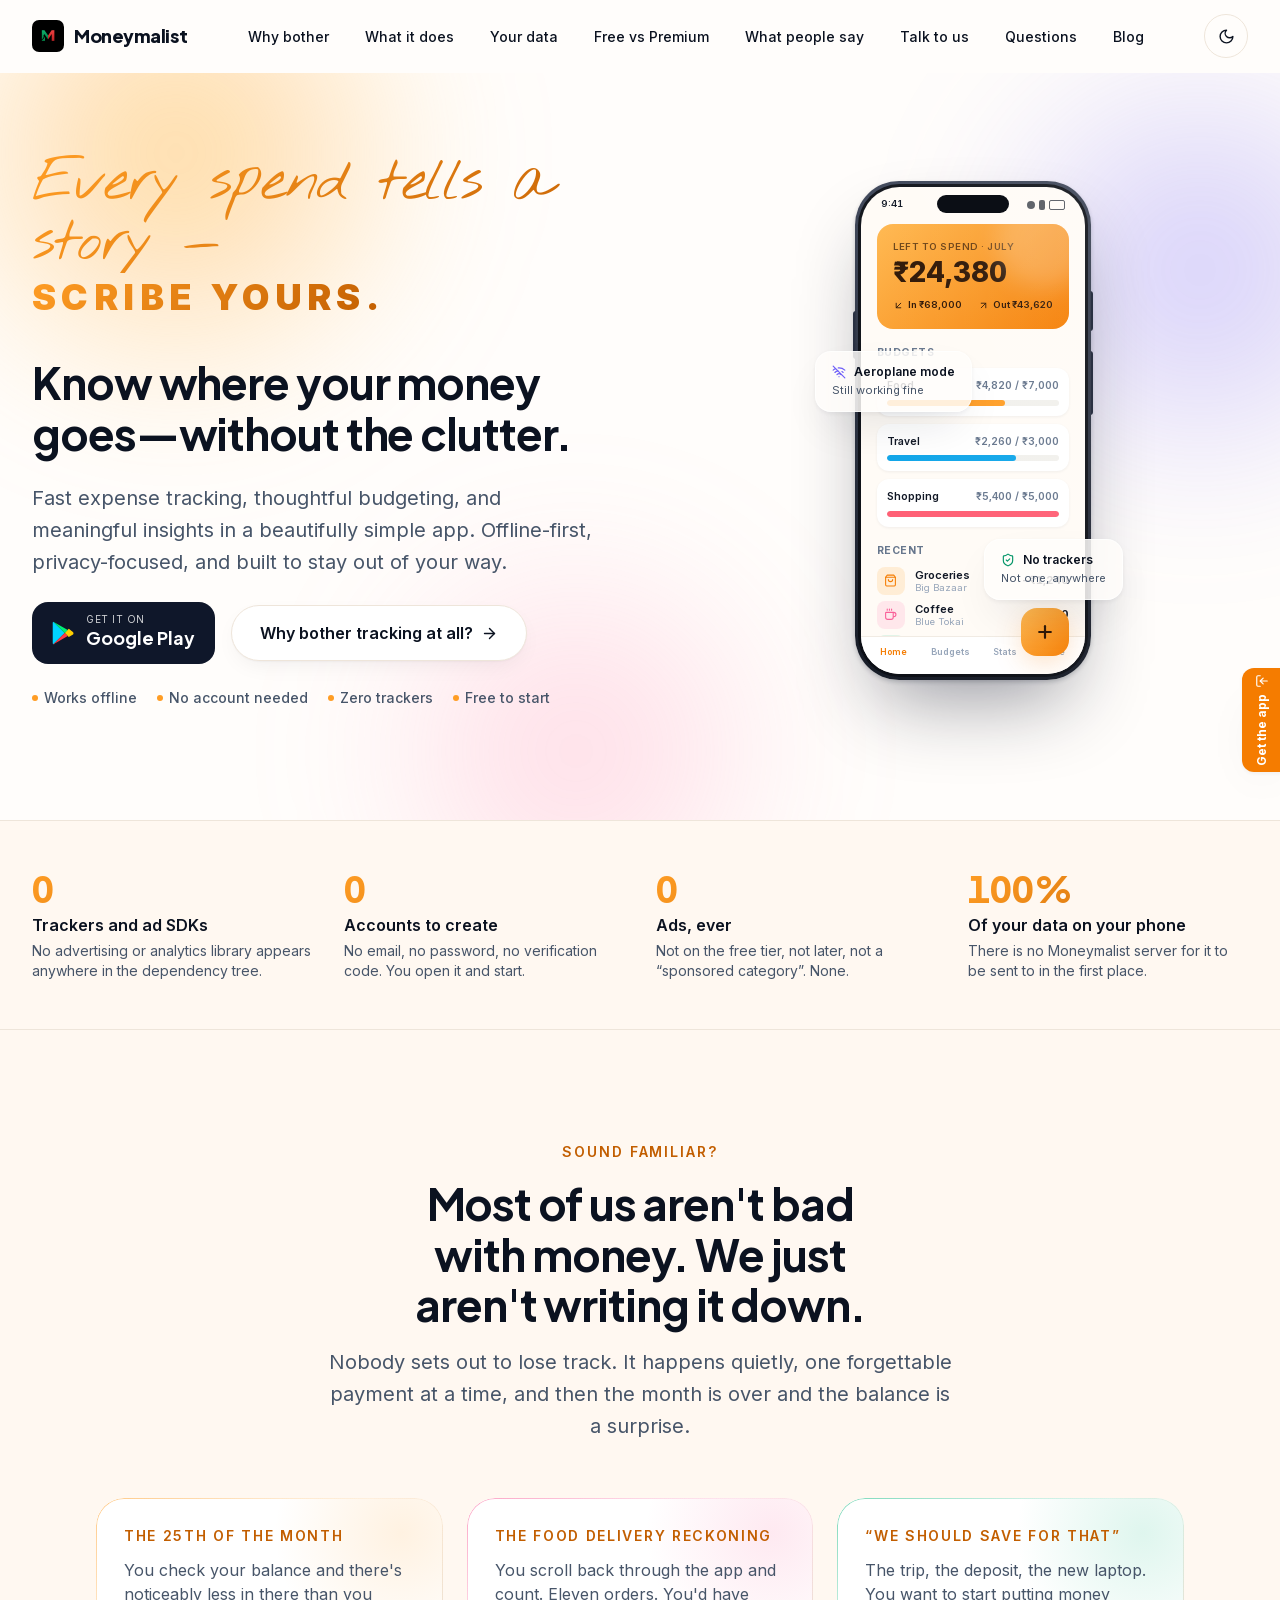
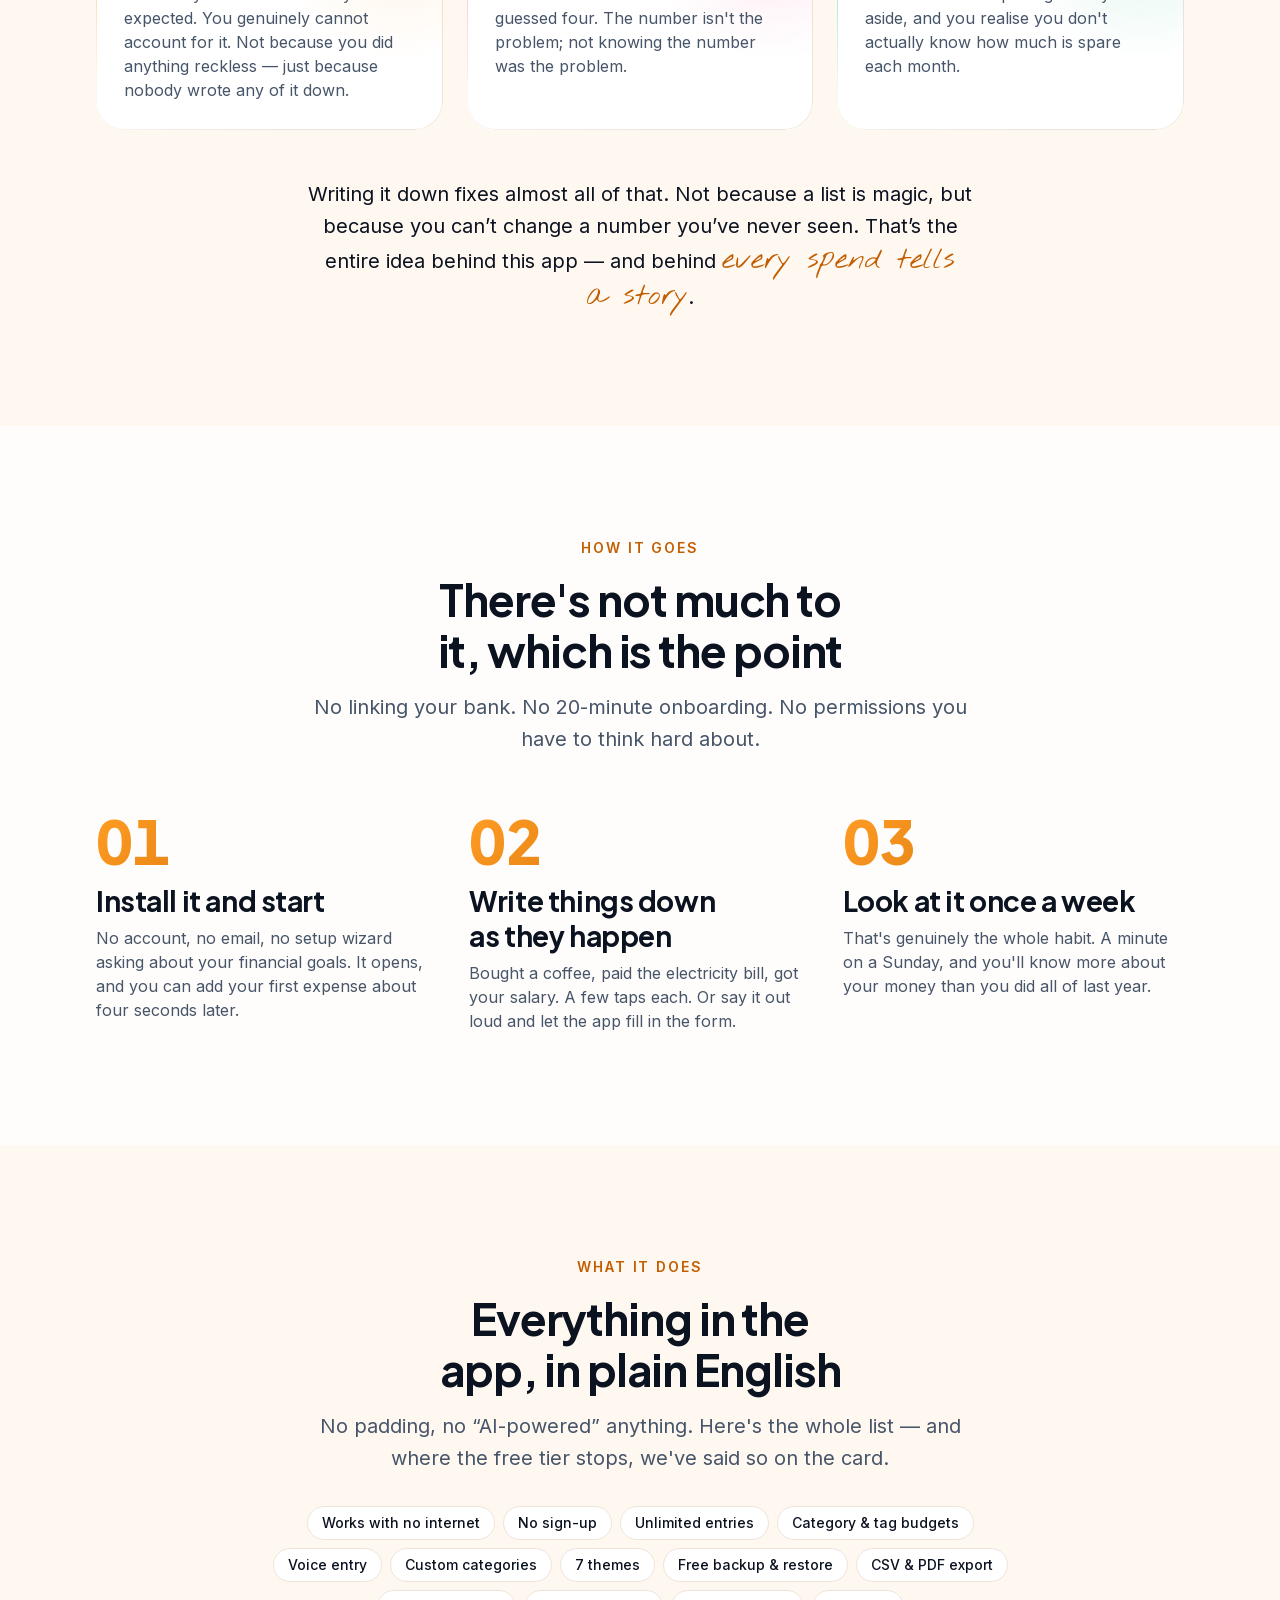
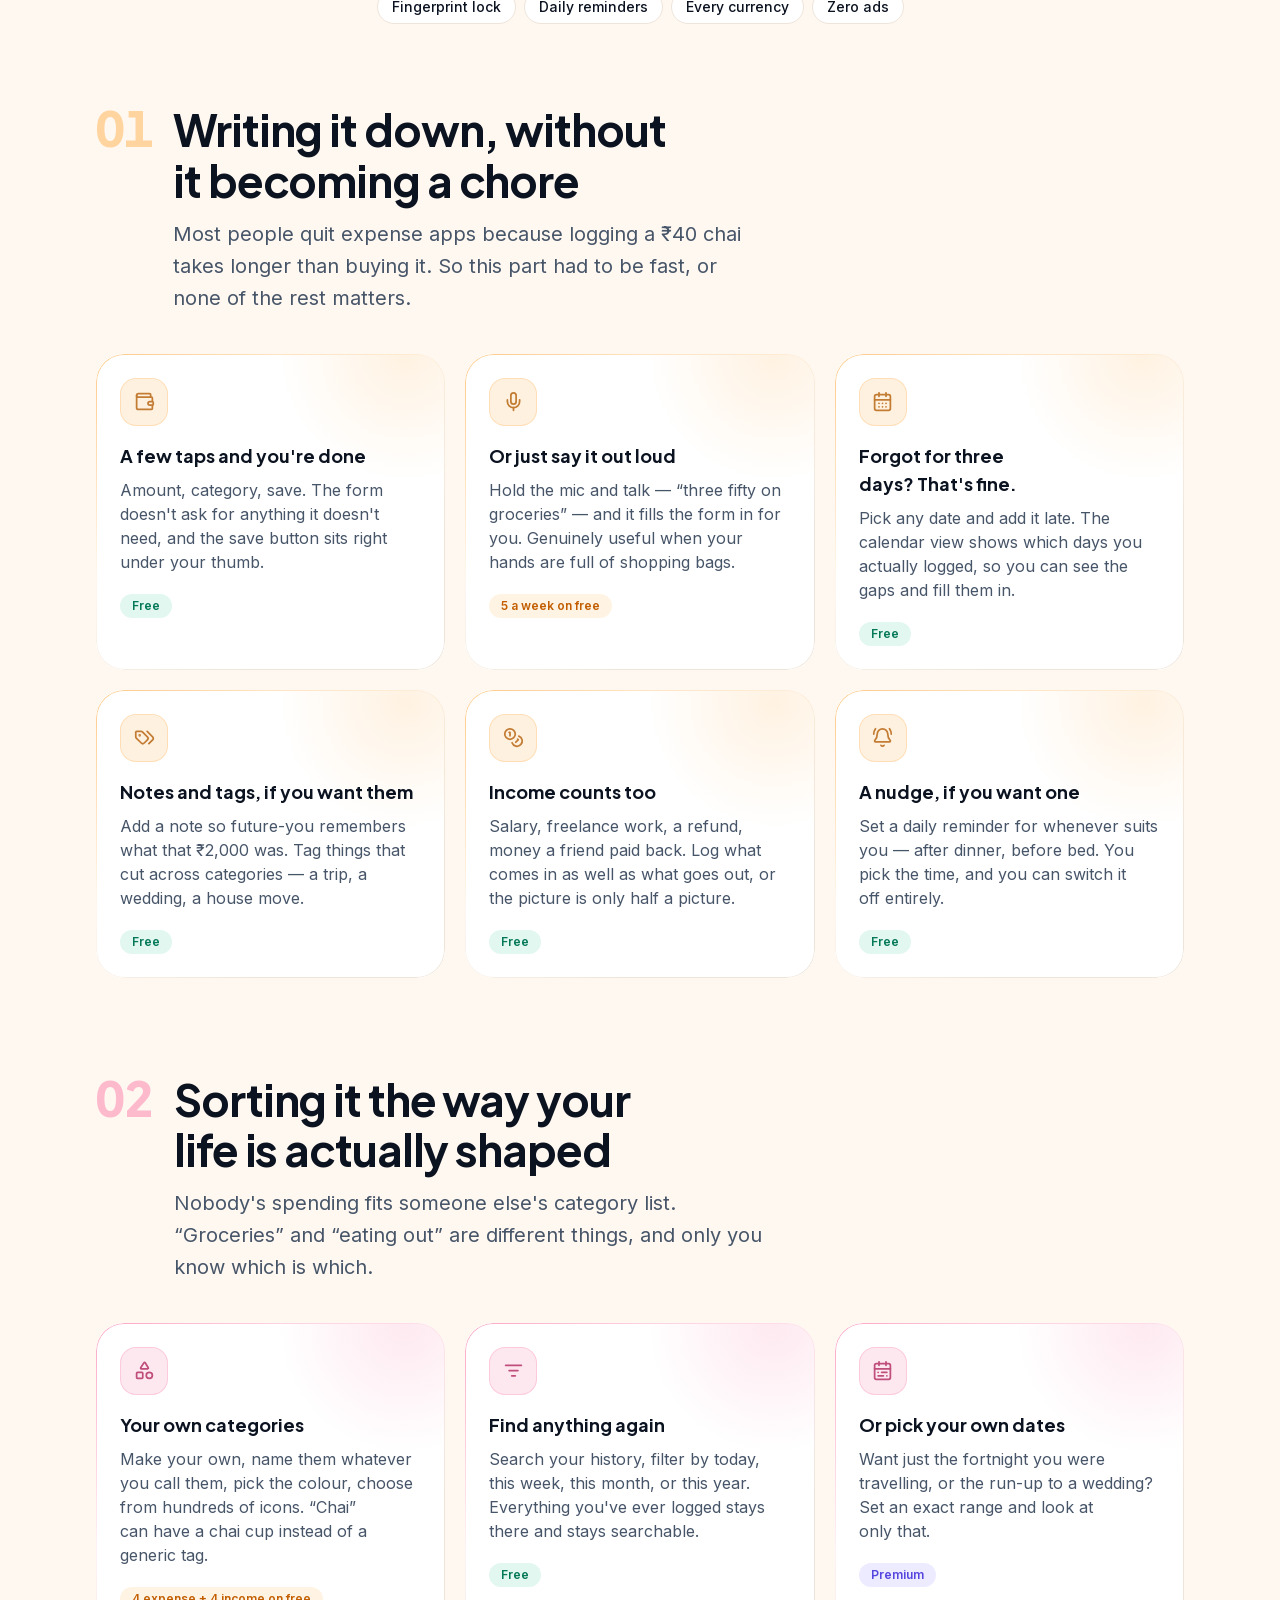
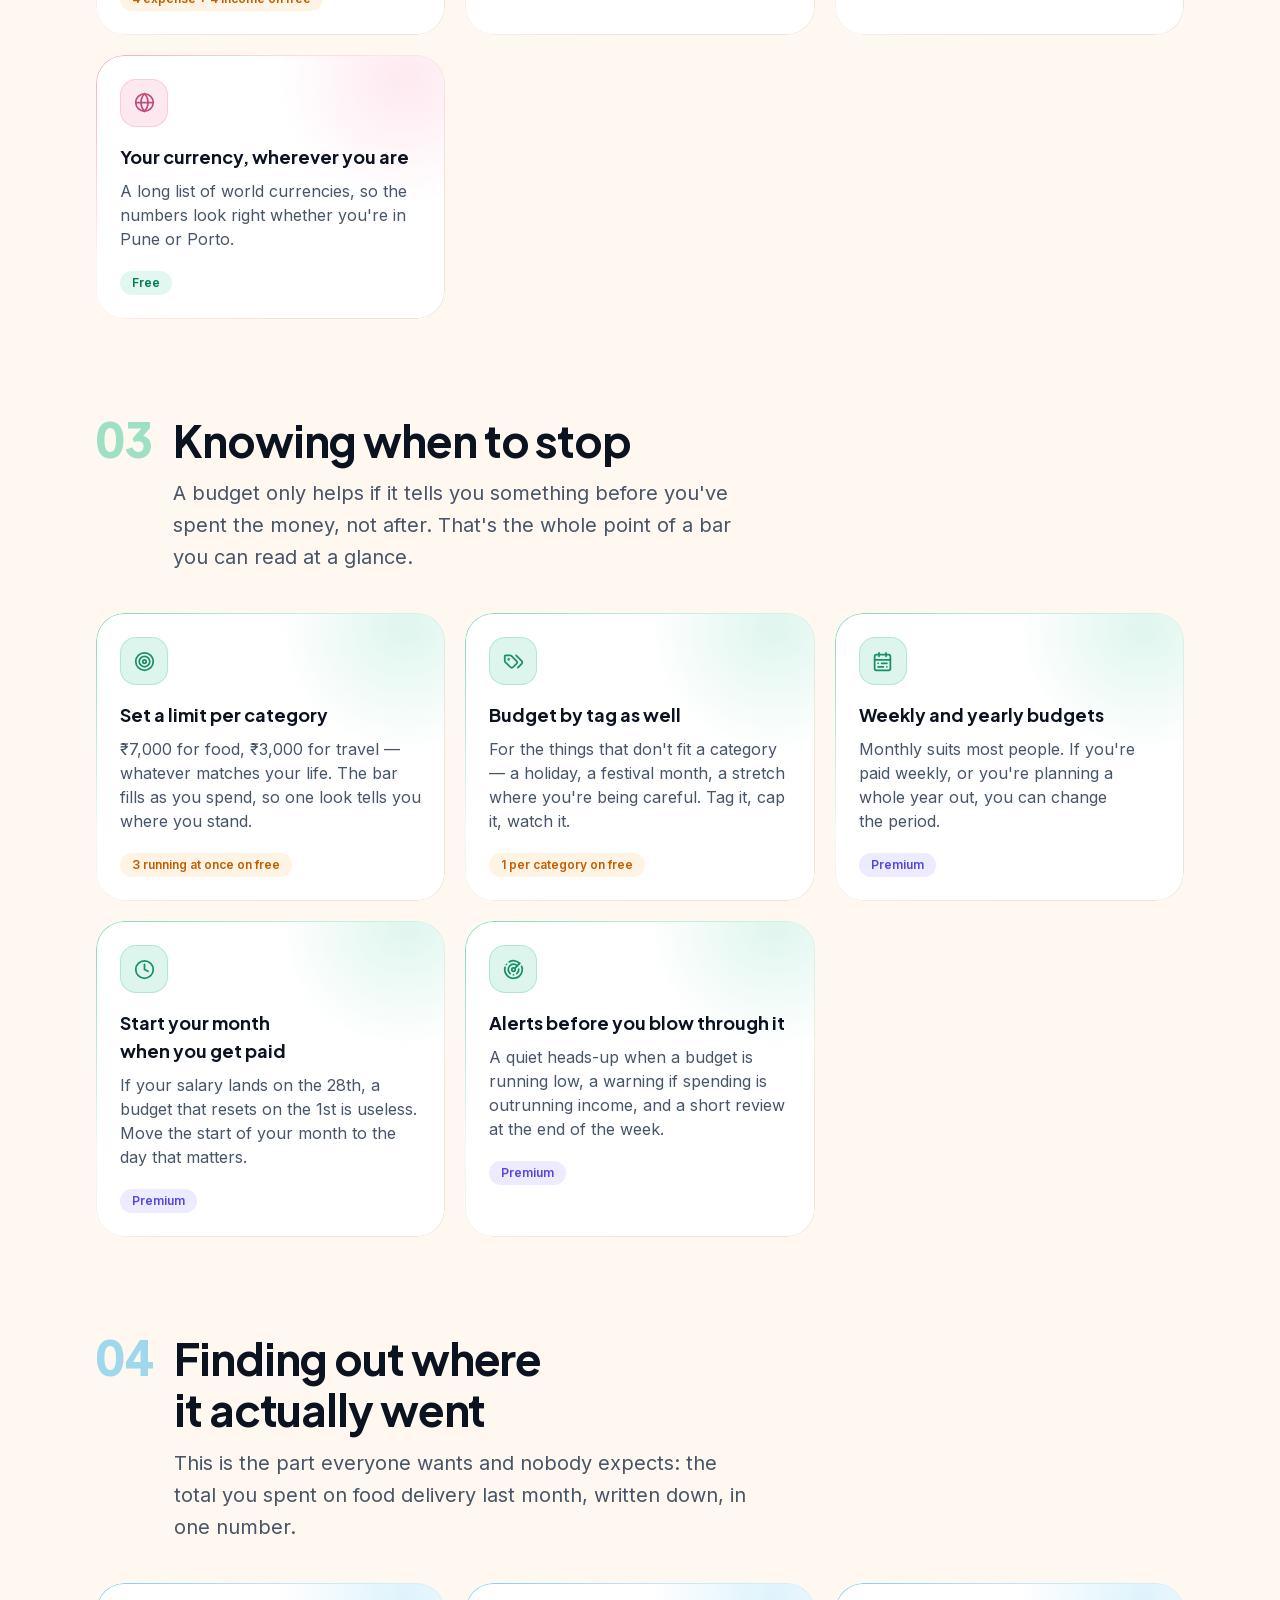
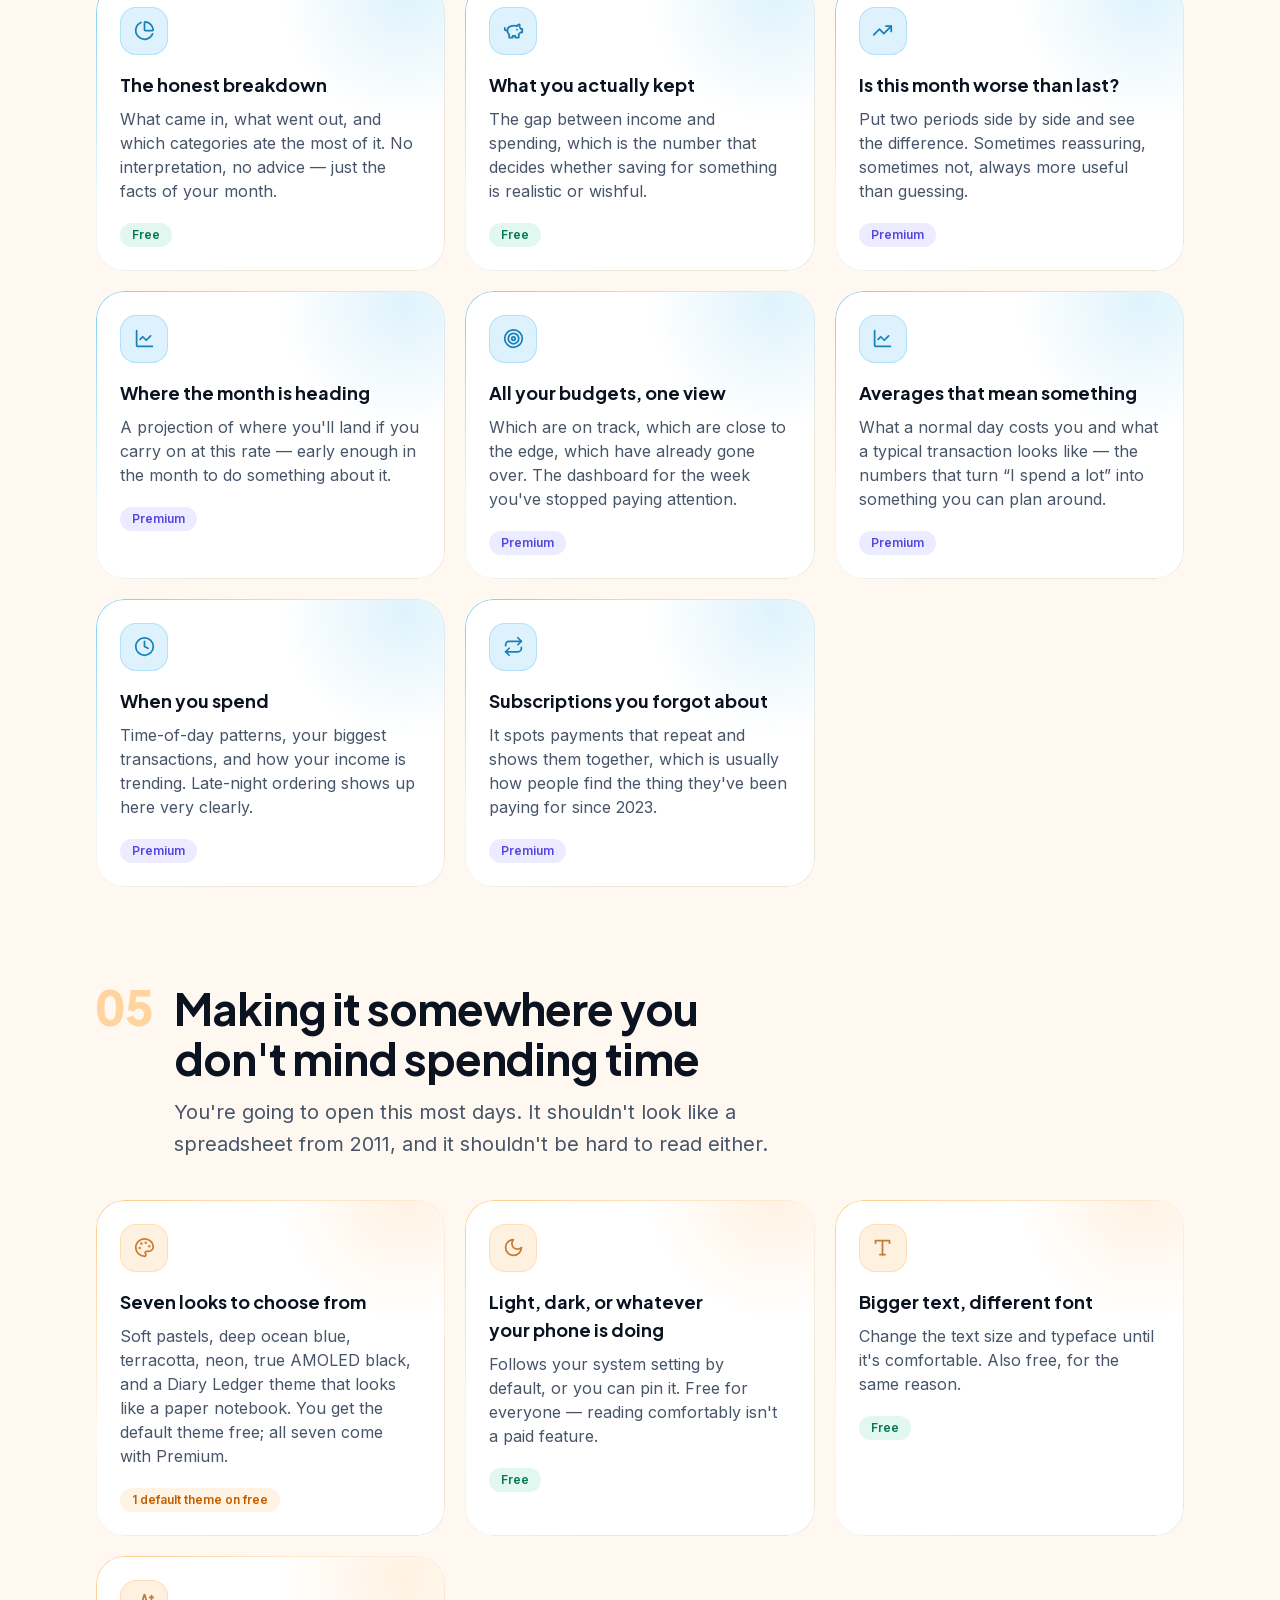
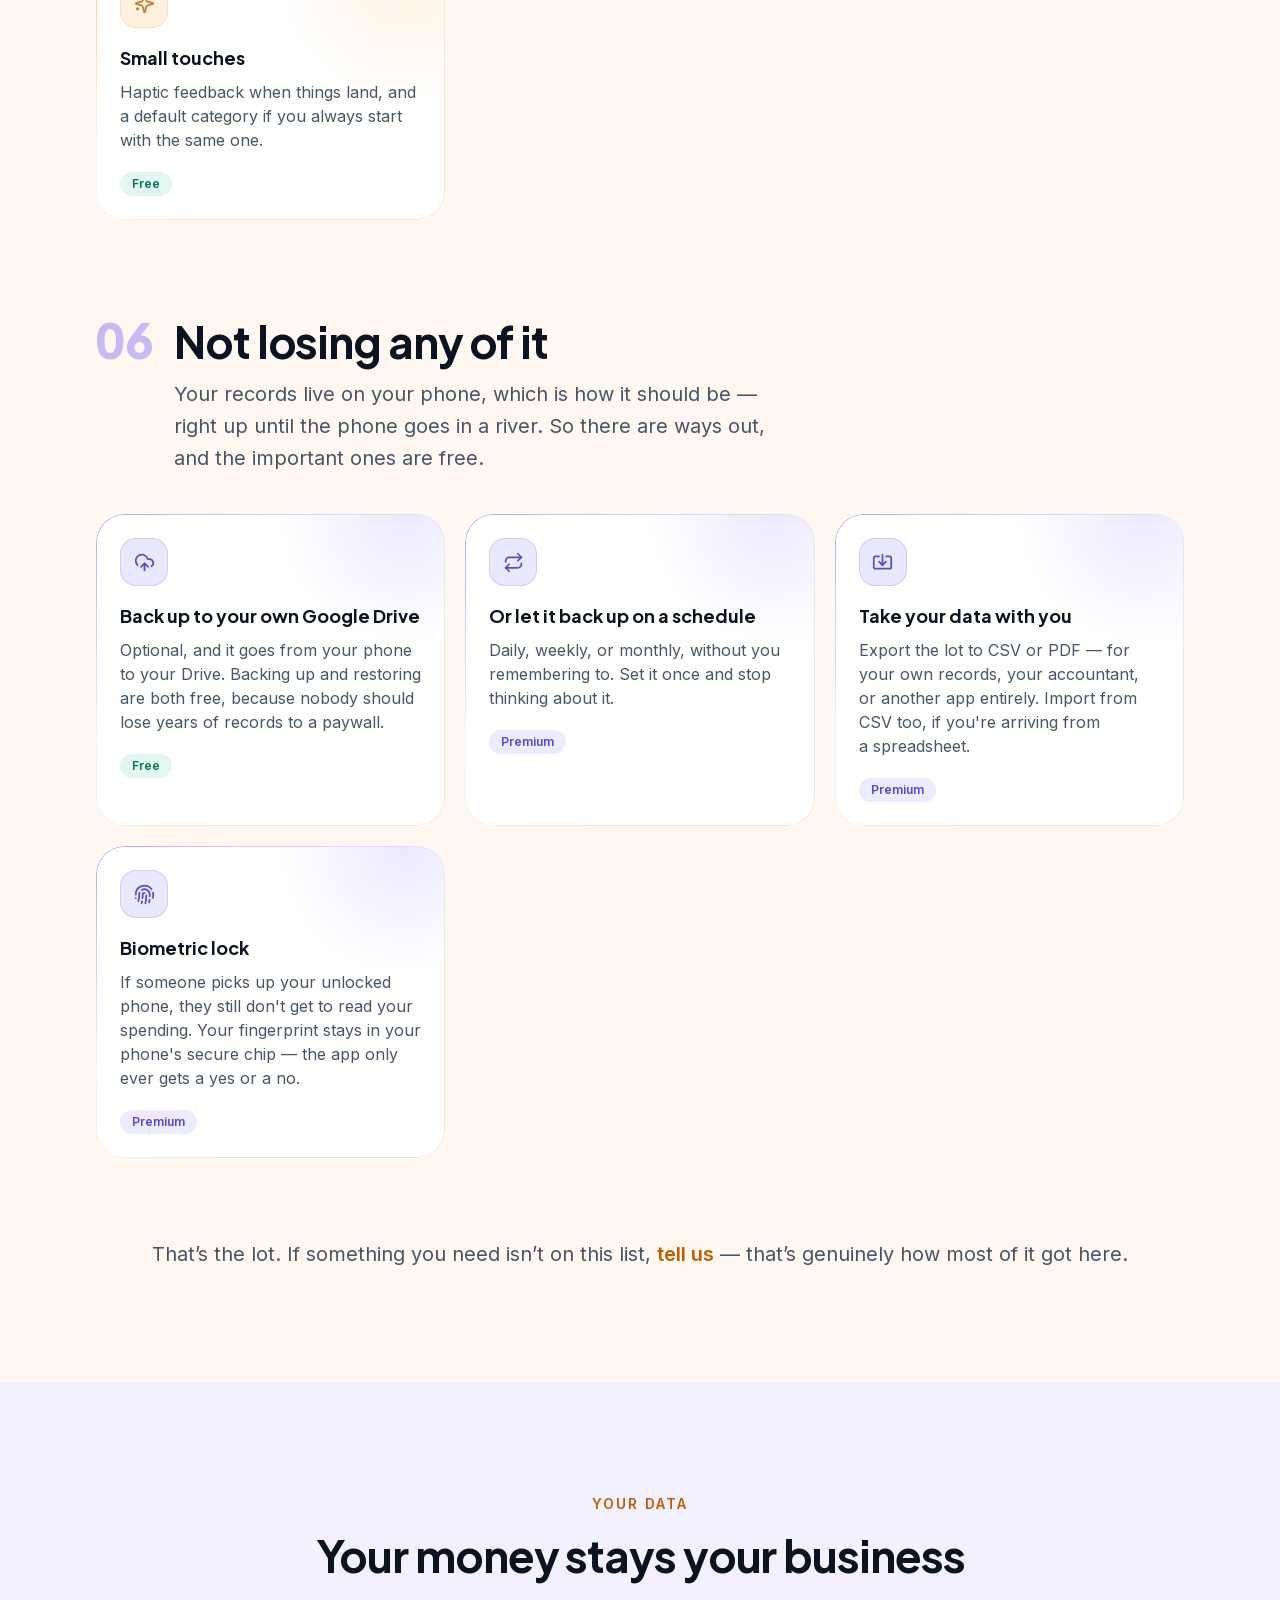
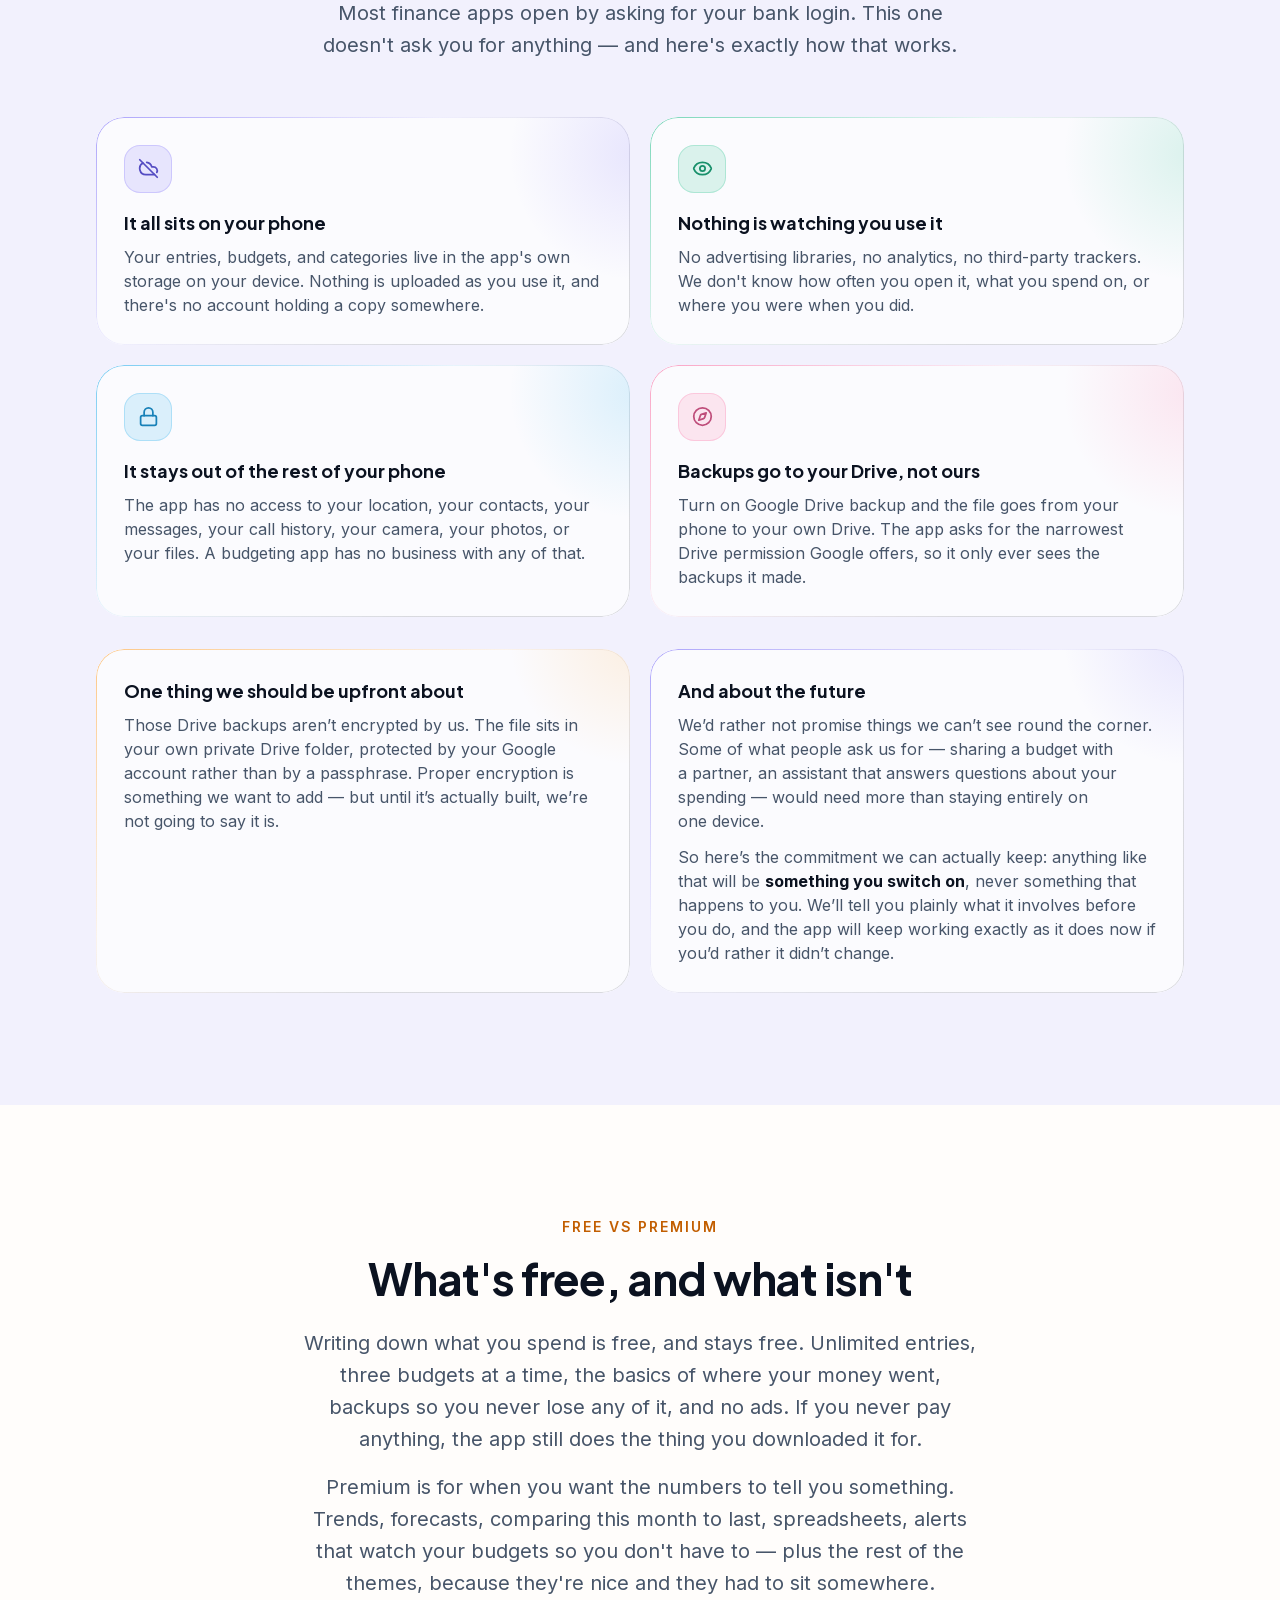
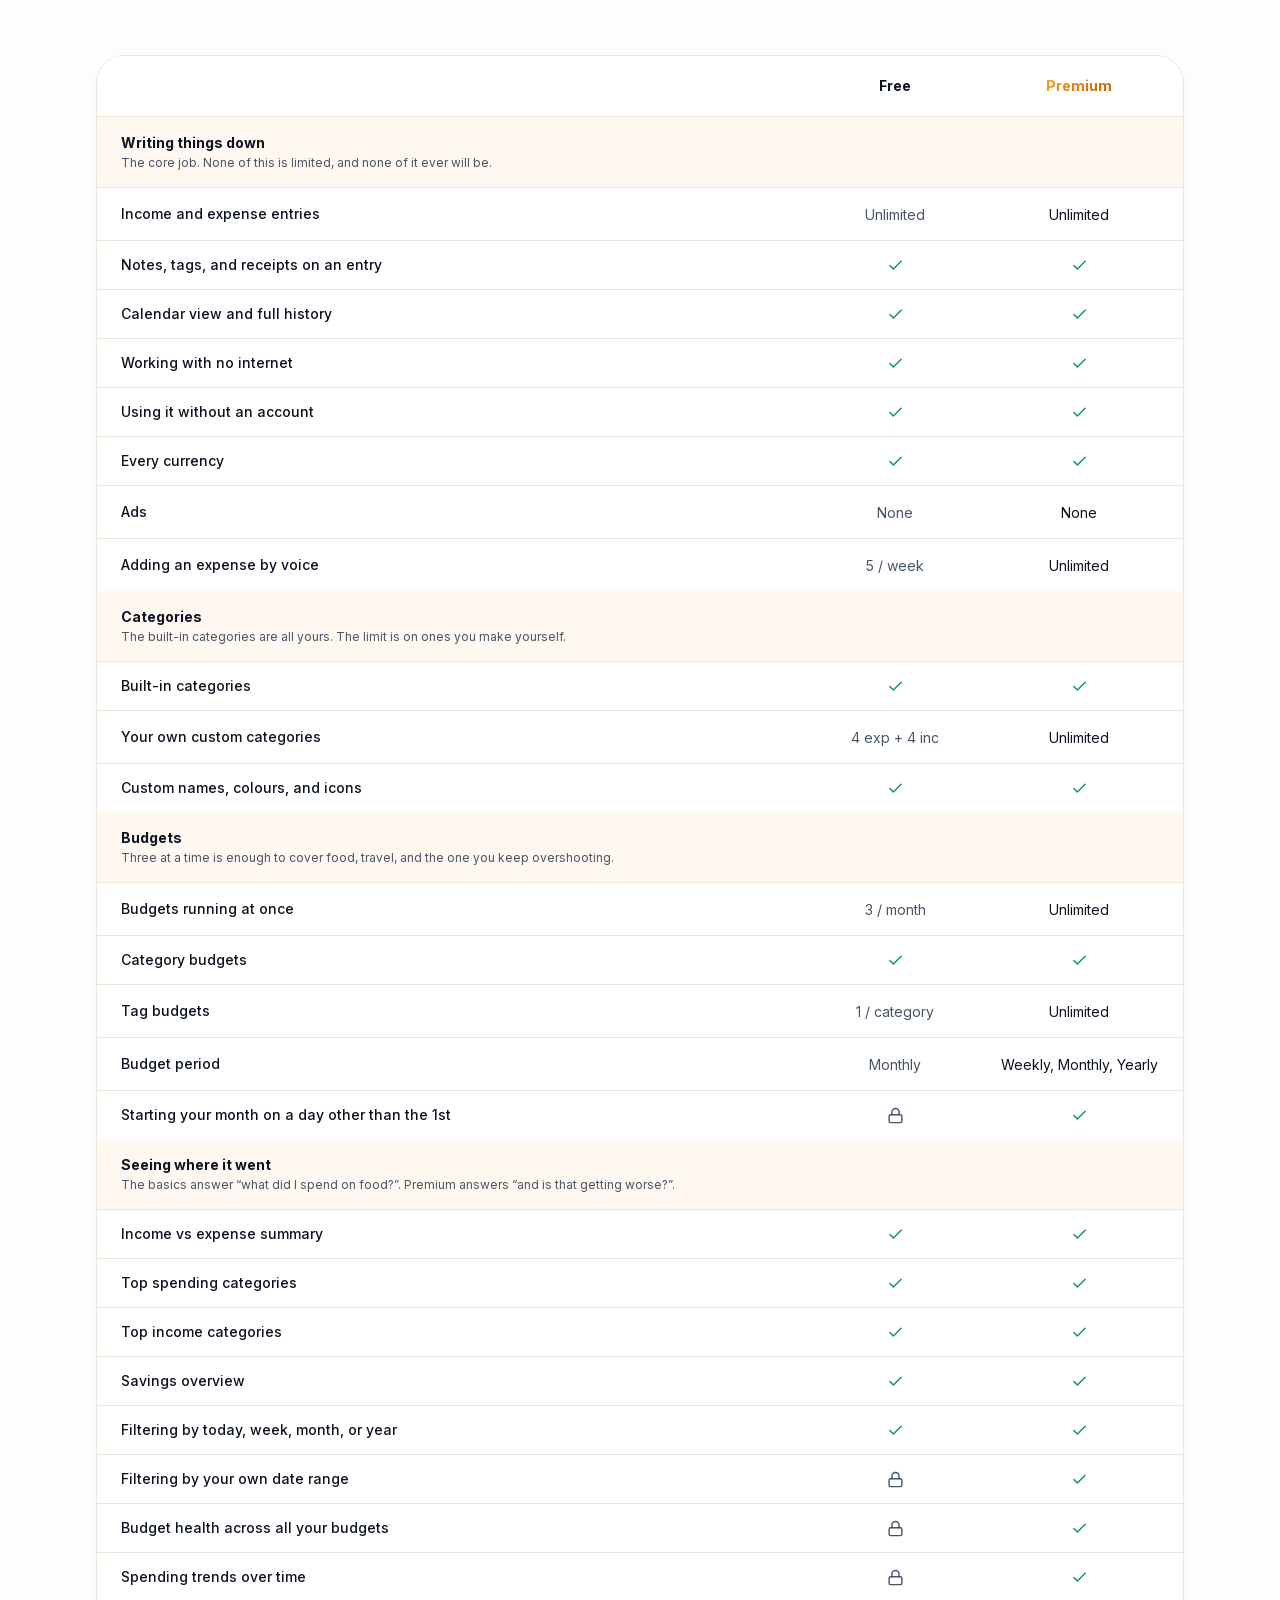
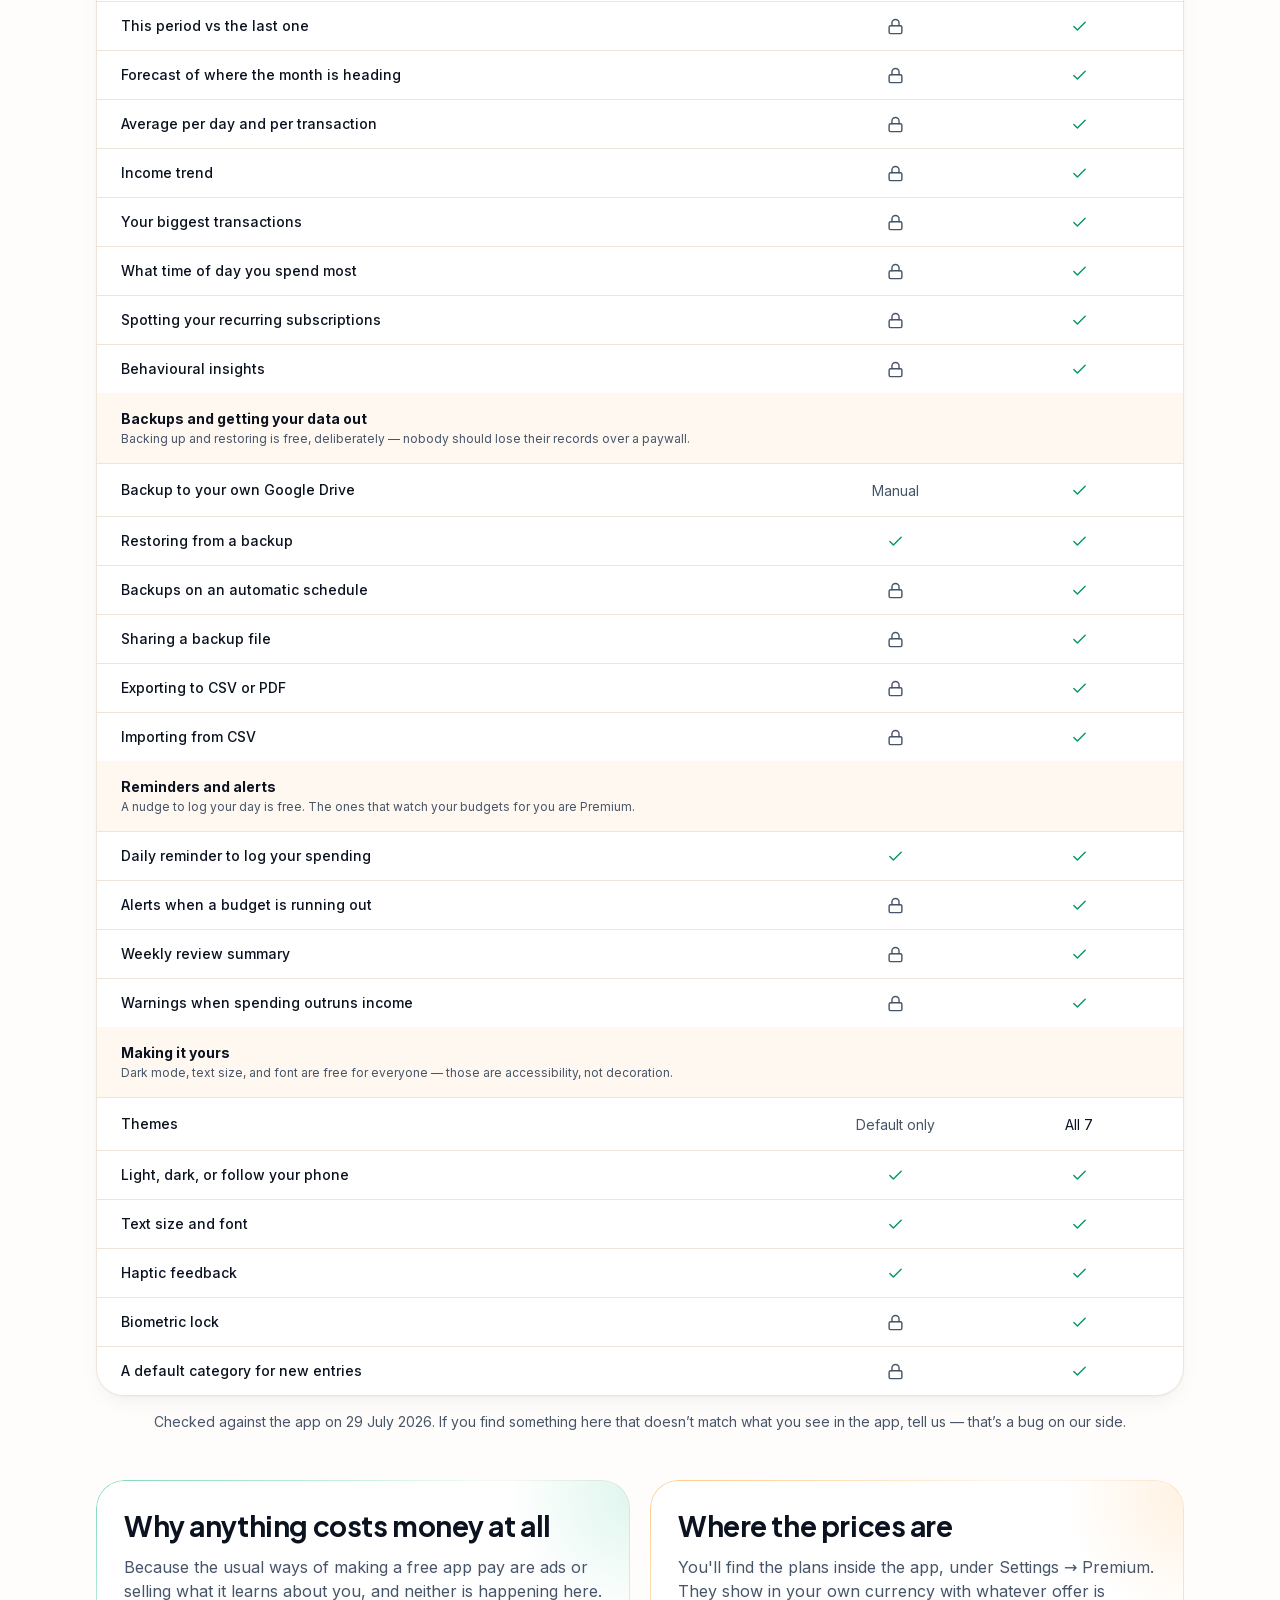
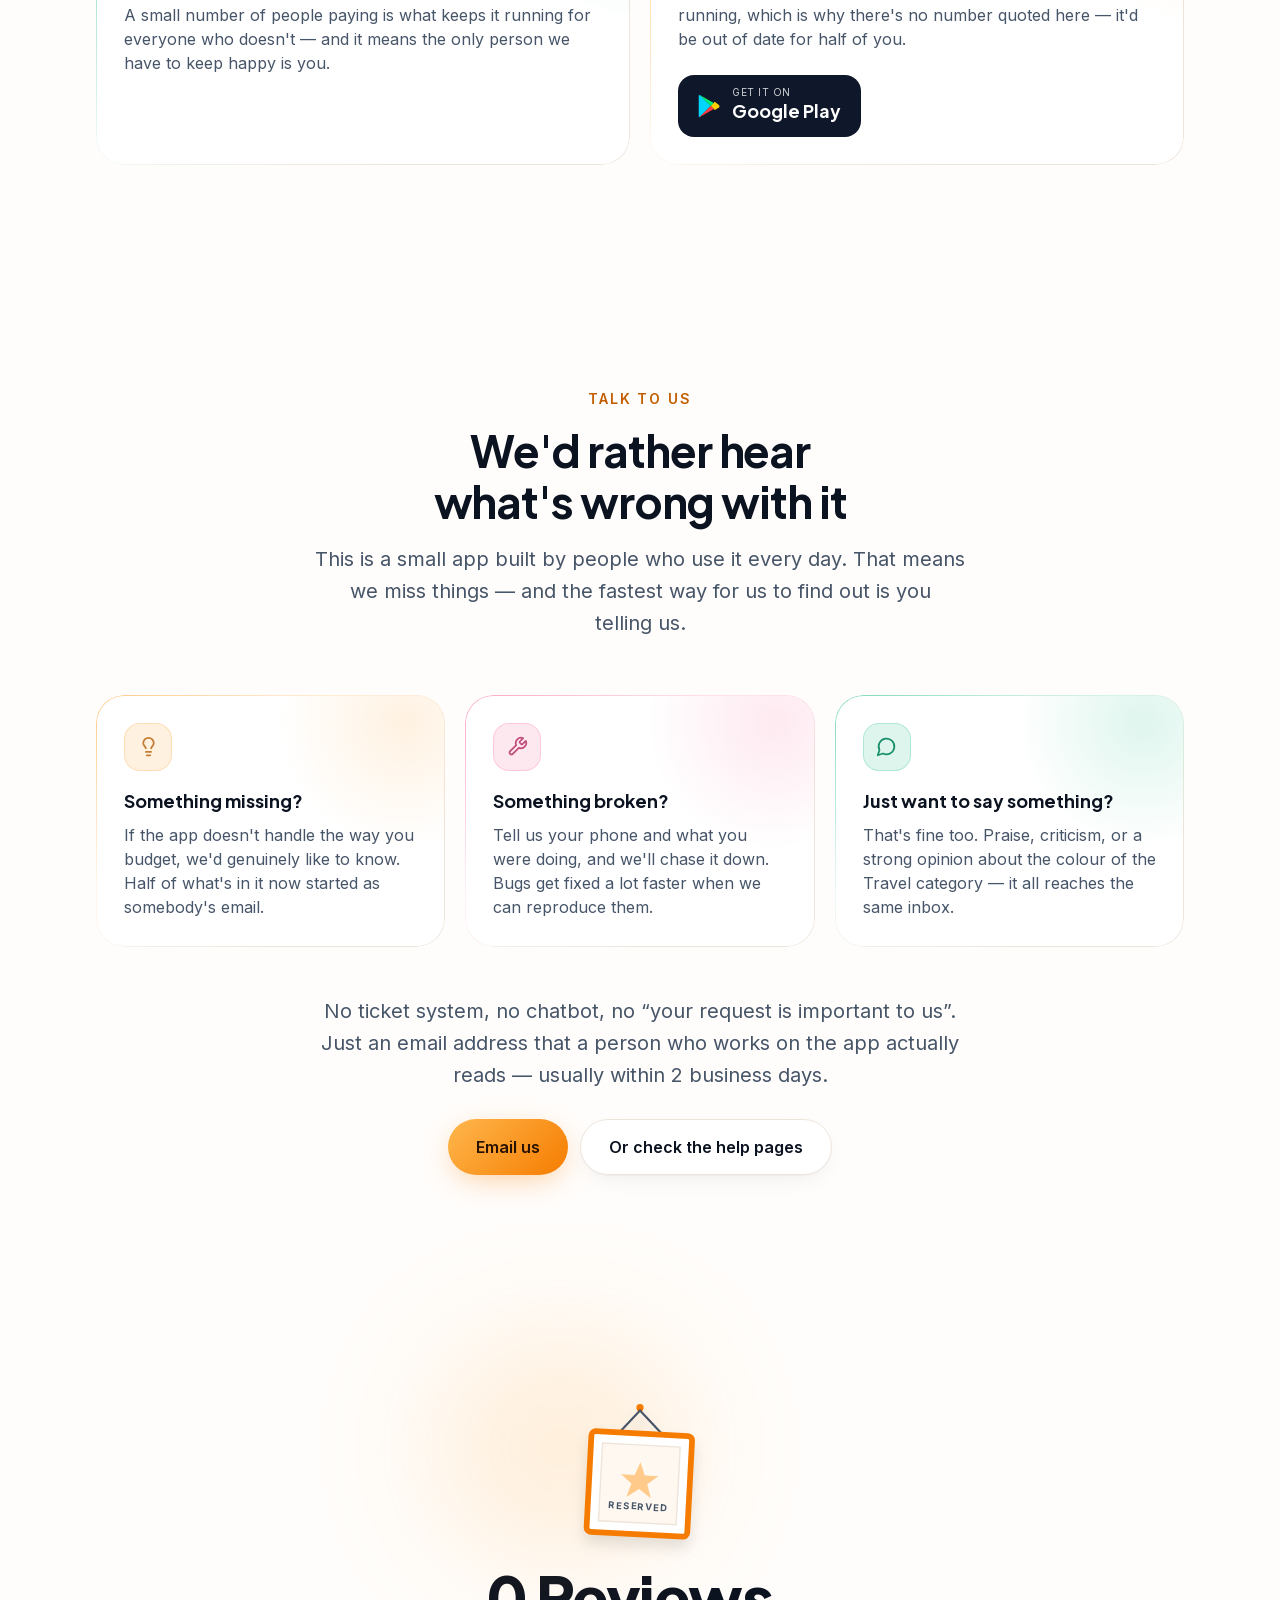
==== commit 80569234: "Updates" ====
--- a/index.html
+++ b/index.html
@@ -1 +1 @@
-<!DOCTYPE html><!--kTmxTgGeI_1AeSEXfiGs0--><html lang="en" class="__variable_154f82 __variable_d0be19 __variable_fb1882"><head><meta charSet="utf-8"/><meta name="viewport" content="width=device-width, initial-scale=1"/><link rel="preload" href="/_next/static/media/3bd9a93c89179028-s.p.woff2" as="font" crossorigin="" type="font/woff2"/><link rel="preload" href="/_next/static/media/636a5ac981f94f8b-s.p.woff2" as="font" crossorigin="" type="font/woff2"/><link rel="preload" href="/_next/static/media/e4af272ccee01ff0-s.p.woff2" as="font" crossorigin="" type="font/woff2"/><link rel="preload" as="image" href="/logo.png"/><link rel="stylesheet" href="/_next/static/css/b953584c4d6d7049.css" data-precedence="next"/><link rel="preload" as="script" fetchPriority="low" href="/_next/static/chunks/webpack-b23d268d7e7df333.js"/><script src="/_next/static/chunks/ebf0c473-91500a9b869337da.js" async=""></script><script src="/_next/static/chunks/611-5871def533a9bb43.js" async=""></script><script src="/_next/static/chunks/main-app-6f9e6adb62b50940.js" async=""></script><script src="/_next/static/chunks/579-27b3374cb3187cd2.js" async=""></script><script src="/_next/static/chunks/692-af3617498ebc904b.js" async=""></script><script src="/_next/static/chunks/app/layout-8b8d4dfad449c1dc.js" async=""></script><script src="/_next/static/chunks/app/page-5fe41f96076c9ba8.js" async=""></script><link rel="canonical" href="https://moneymalist.com/"/><meta name="next-size-adjust" content=""/><meta name="theme-color" media="(prefers-color-scheme: light)" content="#fffdfb"/><meta name="theme-color" media="(prefers-color-scheme: dark)" content="#0f172a"/><meta name="color-scheme" content="light dark"/><title>Moneymalist — Private, offline expense tracker &amp; budget planner</title><meta name="description" content="Moneymalist is a private, offline-first expense tracker and budget planner for Android. No account, no ads, no trackers — your money data never leaves your phone."/><meta name="application-name" content="Moneymalist"/><link rel="author" href="https://moneymalist.com"/><meta name="author" content="Moneymalist"/><meta name="keywords" content="expense tracker,offline expense tracker,budget planner app,money manager,personal finance app,daily expense tracker,budget app,savings tracker,private finance app,expense tracker without account"/><meta name="creator" content="Moneymalist"/><meta name="publisher" content="Moneymalist"/><meta name="robots" content="index, follow"/><meta name="googlebot" content="index, follow, max-image-preview:large, max-snippet:-1"/><meta name="category" content="finance"/><meta name="google-play-app" content="app-id=com.moneymalist"/><link rel="canonical" href="https://moneymalist.com/"/><meta property="og:title" content="Moneymalist — Every spend tells a story. Scribe yours."/><meta property="og:description" content="Moneymalist is a private, offline-first expense tracker and budget planner for Android. No account, no ads, no trackers — your money data never leaves your phone."/><meta property="og:url" content="https://moneymalist.com/"/><meta property="og:site_name" content="Moneymalist"/><meta property="og:locale" content="en_IN"/><meta property="og:type" content="website"/><meta name="twitter:card" content="summary_large_image"/><meta name="twitter:title" content="Moneymalist — Every spend tells a story. Scribe yours."/><meta name="twitter:description" content="Moneymalist is a private, offline-first expense tracker and budget planner for Android. No account, no ads, no trackers — your money data never leaves your phone."/><link rel="icon" href="/icon.png?9c3c5aa9420adf1f" type="image/png" sizes="512x512"/><link rel="apple-touch-icon" href="/apple-icon.png?6b50628db2db3e1d" type="image/png" sizes="180x180"/><script>(function(){try{var d=document.documentElement;d.classList.add('js');var t=localStorage.getItem('mm-theme');if(t!=='dark'&&t!=='light'){t=window.matchMedia('(prefers-color-scheme: dark)').matches?'dark':'light';}d.setAttribute('data-theme',t);}catch(e){}})();</script><script src="/_next/static/chunks/polyfills-42372ed130431b0a.js" noModule=""></script></head><body><div hidden=""><!--$--><!--/$--></div><a href="#main" class="sr-only focus:not-sr-only focus:fixed focus:left-4 focus:top-4 focus:z-[100] focus:rounded-full focus:bg-ember-700 focus:px-5 focus:py-3 focus:text-sm focus:font-semibold focus:text-white">Skip to content</a><header class="sticky top-0 z-50 transition-all duration-300 border-b border-transparent translate-y-0"><div class="mx-auto w-full px-5 sm:px-8 max-w-7xl"><div class="flex h-16 md:h-18 items-center justify-between gap-4 py-2 md:py-3"><a class="rounded-lg" aria-label="Moneymalist home" href="/"><span class="flex items-center gap-2.5"><img alt="" width="32" height="32" decoding="async" data-nimg="1" class="shrink-0 rounded-[22%] hidden sm:block" style="color:transparent" src="/logo.png"/><span class="font-[family-name:var(--font-display)] text-lg font-extrabold tracking-tight">Moneymalist</span></span></a><nav aria-label="Sections of this page" class="hidden lg:block"><ul class="flex items-center gap-1"><li><a class="rounded-full px-4 py-2 text-sm font-medium transition-colors hover:bg-ember-50 hover:text-ember-800 dark:hover:bg-night-elevated dark:hover:text-ember-300" href="/#why">Why bother</a></li><li><a class="rounded-full px-4 py-2 text-sm font-medium transition-colors hover:bg-ember-50 hover:text-ember-800 dark:hover:bg-night-elevated dark:hover:text-ember-300" href="/#features">What it does</a></li><li><a class="rounded-full px-4 py-2 text-sm font-medium transition-colors hover:bg-ember-50 hover:text-ember-800 dark:hover:bg-night-elevated dark:hover:text-ember-300" href="/#privacy">Your data</a></li><li><a class="rounded-full px-4 py-2 text-sm font-medium transition-colors hover:bg-ember-50 hover:text-ember-800 dark:hover:bg-night-elevated dark:hover:text-ember-300" href="/#premium">Free vs Premium</a></li><li><a class="rounded-full px-4 py-2 text-sm font-medium transition-colors hover:bg-ember-50 hover:text-ember-800 dark:hover:bg-night-elevated dark:hover:text-ember-300" href="/#reviews">What people say</a></li><li><a class="rounded-full px-4 py-2 text-sm font-medium transition-colors hover:bg-ember-50 hover:text-ember-800 dark:hover:bg-night-elevated dark:hover:text-ember-300" href="/#feedback">Talk to us</a></li><li><a class="rounded-full px-4 py-2 text-sm font-medium transition-colors hover:bg-ember-50 hover:text-ember-800 dark:hover:bg-night-elevated dark:hover:text-ember-300" href="/#faq">Questions</a></li><li><a class="rounded-full px-4 py-2 text-sm font-medium transition-colors hover:bg-ember-50 hover:text-ember-800 dark:hover:bg-night-elevated dark:hover:text-ember-300" href="/blog/">Blog</a></li></ul></nav><div class="flex items-center gap-2"><button type="button" aria-label="Switch to dark theme" class="grid h-10 w-10 md:h-11 md:w-11 place-items-center rounded-full border border-[var(--hairline)] transition-colors hover:bg-ember-50 dark:hover:bg-night-elevated"><svg xmlns="http://www.w3.org/2000/svg" width="17" height="17" viewBox="0 0 24 24" fill="none" stroke="currentColor" stroke-width="2" stroke-linecap="round" stroke-linejoin="round" class="lucide lucide-moon" aria-hidden="true"><path d="M12 3a6 6 0 0 0 9 9 9 9 0 1 1-9-9Z"></path></svg></button><button type="button" aria-expanded="false" aria-controls="mobile-nav" aria-label="Open menu" class="grid h-10 w-10 md:h-11 md:w-11 place-items-center rounded-full border border-[var(--hairline)] lg:hidden"><svg xmlns="http://www.w3.org/2000/svg" width="18" height="18" viewBox="0 0 24 24" fill="none" stroke="currentColor" stroke-width="2" stroke-linecap="round" stroke-linejoin="round" class="lucide lucide-menu" aria-hidden="true"><line x1="4" x2="20" y1="12" y2="12"></line><line x1="4" x2="20" y1="6" y2="6"></line><line x1="4" x2="20" y1="18" y2="18"></line></svg></button></div></div></div></header><div class="fixed right-0 bottom-32 z-40 translate-x-[2px]"><a class="flex items-center gap-1.5 rounded-l-xl bg-ember-600 py-3 px-1.5 text-xs font-bold text-white shadow-lift transition-transform hover:-translate-x-1 hover:bg-ember-500" style="writing-mode:vertical-rl;text-orientation:mixed" target="_blank" rel="noopener noreferrer" href="https://play.google.com/store/apps/details?id=com.moneymalist&amp;referrer=utm_source%3Dmoneymalist.com%26utm_medium%3Dwebsite%26utm_campaign%3Dfloating_cta"><span class="rotate-180 flex items-center gap-1.5"><span>Get the app</span><svg xmlns="http://www.w3.org/2000/svg" width="14" height="14" viewBox="0 0 24 24" fill="none" stroke="currentColor" stroke-width="2" stroke-linecap="round" stroke-linejoin="round" class="lucide lucide-download -rotate-90"><path d="M21 15v4a2 2 0 0 1-2 2H5a2 2 0 0 1-2-2v-4"></path><polyline points="7 10 12 15 17 10"></polyline><line x1="12" x2="12" y1="15" y2="3"></line></svg></span></a></div><button aria-label="Scroll to top" class="fixed bottom-6 right-6 z-40 flex h-12 w-12 items-center justify-center rounded-full bg-[var(--card)] text-[var(--fg)] shadow-lift border border-[var(--hairline)] transition-all duration-300 hover:-translate-y-1 hover:bg-[var(--bg-soft)] focus:outline-none focus:ring-2 focus:ring-ember-500 translate-y-10 opacity-0 pointer-events-none"><svg xmlns="http://www.w3.org/2000/svg" width="22" height="22" viewBox="0 0 24 24" fill="none" stroke="currentColor" stroke-width="2.5" stroke-linecap="round" stroke-linejoin="round" class="lucide lucide-arrow-up"><path d="m5 12 7-7 7 7"></path><path d="M12 19V5"></path></svg></button><main id="main"><script type="application/ld+json">{"@context":"https://schema.org","@graph":[{"@type":"Organization","@id":"https://moneymalist.com/#organization","name":"Moneymalist","url":"https://moneymalist.com","logo":"https://moneymalist.com/logo.png","email":"moneymalist.app@gmail.com"},{"@type":"WebSite","@id":"https://moneymalist.com/#website","url":"https://moneymalist.com","name":"Moneymalist","description":"Moneymalist is a private, offline-first expense tracker and budget planner for Android. No account, no ads, no trackers — your money data never leaves your phone.","publisher":{"@id":"https://moneymalist.com/#organization"},"inLanguage":"en"},{"@type":"SoftwareApplication","@id":"https://moneymalist.com/#app","name":"Moneymalist","applicationCategory":"FinanceApplication","operatingSystem":"Android 7.0+","softwareVersion":"1.1.0","url":"https://play.google.com/store/apps/details?id=com.moneymalist","installUrl":"https://play.google.com/store/apps/details?id=com.moneymalist","description":"Moneymalist is a private, offline-first expense tracker and budget planner for Android. No account, no ads, no trackers — your money data never leaves your phone.","publisher":{"@id":"https://moneymalist.com/#organization"},"offers":{"@type":"Offer","price":"0","priceCurrency":"INR","description":"Free to download, with an optional Premium upgrade available in the app."}},{"@type":"FAQPage","@id":"https://moneymalist.com/#faq","mainEntity":[{"@type":"Question","name":"Is it actually free, or free-until-it-isn't?","acceptedAnswer":{"@type":"Answer","text":"Actually free. You can track every expense, set budgets, use all eight themes, and never pay anything. There's no trial clock and no point where it locks you out of your own data. There's a Premium tier for deeper analytics, exports, and automatic backups. Ignoring it costs you nothing."}},{"@type":"Question","name":"Do I have to make an account?","acceptedAnswer":{"@type":"Answer","text":"No. You open the app and start. There's no email, no password, no verification code, nothing to forget. It isn't just a convenience thing — the app is built to work entirely on your device, so there's nothing an account would be for."}},{"@type":"Question","name":"Where does my data actually live?","acceptedAnswer":{"@type":"Answer","text":"On your phone, in the app's own storage. As things work today, your entries aren't uploaded anywhere and we hold no copy of them. The one exception is if you switch on Google Drive backup yourself — and then the file goes to your Drive, not ours."}},{"@type":"Question","name":"So how do you make money off me?","acceptedAnswer":{"@type":"Answer","text":"We don't. There are no ads, no analytics SDKs, and no third-party trackers anywhere in the app. It also has no access to your location, contacts, messages, camera, or files. Some people pay for Premium. That's the entire business, and we'd like to keep it that way — it means the only person we have to keep happy is you."}},{"@type":"Question","name":"Will it always work this way?","acceptedAnswer":{"@type":"Answer","text":"The offline, no-account setup is how the app works today and how it will keep working. But we'd rather not promise things we can't see round the corner. People ask us for features — sharing a budget with a partner, an assistant that answers questions about your spending — that would need more than one device holding everything. If we ever build something like that, it'll be a thing you switch on, we'll explain plainly what it involves first, and the app will carry on working exactly as it does now if you'd rather it didn't change."}},{"@type":"Question","name":"What happens if I lose my phone?","acceptedAnswer":{"@type":"Answer","text":"This is the honest trade-off of keeping everything local: if the phone is gone and you had no backup, the data is gone too. So set up a backup. You can export to CSV or PDF whenever you like, or connect your own Google Drive and let it save copies for you. Takes a minute, saves a lot of regret."}},{"@type":"Question","name":"Are the Drive backups encrypted?","acceptedAnswer":{"@type":"Answer","text":"No, and we'd rather tell you than let you assume. The backup is a plain file sitting in your own private Google Drive folder, protected by your Google account rather than by us. Real passphrase encryption is something we want to add. Until it's actually built, we're not going to claim it."}},{"@type":"Question","name":"Can other people on my phone see my spending?","acceptedAnswer":{"@type":"Answer","text":"Only if you let them. You can turn on a fingerprint or face lock, and then the app won't open without you. Your fingerprint stays in your phone's secure chip. The app just asks Android whether it's you and gets back a yes or a no."}},{"@type":"Question","name":"Will it work on the metro, on a flight, in a basement?","acceptedAnswer":{"@type":"Answer","text":"Yes. There's no loading spinner waiting on a connection, because nothing about the app needs one. Aeroplane mode changes nothing."}},{"@type":"Question","name":"Is there an iPhone version?","acceptedAnswer":{"@type":"Answer","text":"Not yet — Moneymalist is Android-only today. We'd rather say that plainly than leave you searching the App Store for it."}},{"@type":"Question","name":"What exactly is free?","acceptedAnswer":{"@type":"Answer","text":"Unlimited entries, three budgets running at a time, four custom categories of each kind, the basics of where your money went, backing up and restoring, daily reminders, and no ads. Premium adds the deeper analytics, exports, alerts that watch your budgets, unlimited budgets and categories, and the rest of the themes. There's a full breakdown further up this page — we've listed the exact limits rather than being vague about them."}},{"@type":"Question","name":"If I stop paying for Premium, do I lose everything?","acceptedAnswer":{"@type":"Answer","text":"No. Every expense, budget, and category you've created stays exactly where it is, and you can keep using the app. You just go back to the free limits for the Premium-only bits until you upgrade again. Nothing is ever deleted."}},{"@type":"Question","name":"Can I get my data out if I want to leave?","acceptedAnswer":{"@type":"Answer","text":"Yes, and we think you should be able to. Export the lot to CSV or PDF and take it wherever you like. It's your money and your record of it."}},{"@type":"Question","name":"Who's building this?","acceptedAnswer":{"@type":"Answer","text":"A very small team who got tired of finance apps that wanted a bank login before they'd show a pie chart. There's an email address on this site and a real person reads it."}}]}]}</script><section class="relative overflow-hidden pb-20 pt-14 sm:pb-28 sm:pt-20"><div aria-hidden="true" class="pointer-events-none absolute inset-0 -z-10 overflow-hidden"><span class="absolute -left-[10%] -top-[30%] h-[38rem] w-[38rem] rounded-full bg-[radial-gradient(circle,rgba(255,183,77,0.55),transparent_65%)] blur-3xl [animation:mm-drift_28s_ease-in-out_infinite]"></span><span class="absolute -right-[15%] top-[-10%] h-[34rem] w-[34rem] rounded-full bg-[radial-gradient(circle,rgba(109,94,248,0.32),transparent_65%)] blur-3xl [animation:mm-drift_34s_ease-in-out_infinite_reverse]"></span><span class="absolute bottom-[-25%] left-[25%] h-[32rem] w-[32rem] rounded-full bg-[radial-gradient(circle,rgba(255,123,172,0.28),transparent_65%)] blur-3xl [animation:mm-drift_40s_ease-in-out_infinite]"></span></div><div class="mx-auto w-full px-5 sm:px-8 max-w-7xl"><div class="grid items-center gap-14 lg:grid-cols-[1.05fr_0.95fr]"><div class="flex flex-col items-start gap-6"><div class="flex flex-wrap items-baseline gap-x-3 gap-y-1"><span class="font-handwriting text-4xl tracking-tight text-gradient-ember md:text-5xl lg:text-6xl">Every spend tells a story —</span><span class="font-sans text-2xl font-black uppercase tracking-[0.15em] text-gradient-ember md:text-4xl">SCRIBE YOURS.</span></div><h1 class="mt-4 text-h2 text-balance font-bold text-[var(--fg)]">Know where your money goes—without the clutter.</h1><p class="max-w-xl text-lead text-[var(--fg-muted)]">Fast expense tracking, thoughtful budgeting, and meaningful insights in a beautifully simple app. Offline-first, privacy-focused, and built to stay out of your way.</p><div class="flex flex-col gap-4 sm:flex-row sm:items-center"><a href="https://play.google.com/store/apps/details?id=com.moneymalist&amp;referrer=utm_source%3Dmoneymalist.com%26utm_medium%3Dwebsite%26utm_campaign%3Dhero" target="_blank" rel="noopener noreferrer" aria-label="Get Moneymalist on Google Play (opens the Play Store in a new tab)" class="inline-flex w-fit items-center gap-3 rounded-2xl bg-night px-5 py-3 text-white transition-transform duration-200 hover:-translate-y-0.5 motion-reduce:hover:translate-y-0 dark:bg-white dark:text-night "><svg viewBox="0 0 24 26" width="22" height="24" aria-hidden="true" class="shrink-0"><path d="M1.4 0.6A1.9 1.9 0 0 0 .8 2v22a1.9 1.9 0 0 0 .6 1.4L13.9 13Z" fill="#00D4FF"></path><path d="m18.3 8.4-3.3 3.3-1.1 1.3 4.4 4.4 4.2-2.4c1.3-.7 1.3-2.8 0-3.5Z" fill="#FFCE00"></path><path d="m1.4 25.4 12.5-12.4 3.3 3.3-14.2 8.1a1.8 1.8 0 0 1-1.6 1Z" fill="#FF3A44"></path><path d="M1.4.6 17.2 9.6l-3.3 3.4Z" fill="#00F076"></path></svg><span class="flex flex-col leading-none"><span class="text-[0.625rem] uppercase tracking-wider opacity-80">Get it on</span><span class="font-[family-name:var(--font-display)] text-lg font-bold">Google Play</span></span></a><a href="#why" class="inline-flex items-center justify-center gap-2 rounded-full font-semibold transition-[transform,filter,background-color,border-color] duration-200 will-change-transform hover:-translate-y-0.5 active:translate-y-0 motion-reduce:hover:translate-y-0 bg-[var(--card)] text-[var(--fg)] border border-[var(--hairline)] shadow-soft hover:border-ember-300 h-14 px-7 text-base">Why bother tracking at all?<svg xmlns="http://www.w3.org/2000/svg" width="17" height="17" viewBox="0 0 24 24" fill="none" stroke="currentColor" stroke-width="2" stroke-linecap="round" stroke-linejoin="round" class="lucide lucide-arrow-right" aria-hidden="true"><path d="M5 12h14"></path><path d="m12 5 7 7-7 7"></path></svg></a></div><ul class="flex flex-wrap gap-x-5 gap-y-2 text-sm font-medium text-[var(--fg-muted)]"><li class="flex items-center gap-1.5"><span aria-hidden="true" class="h-1.5 w-1.5 rounded-full bg-ember-500"></span>Works offline</li><li class="flex items-center gap-1.5"><span aria-hidden="true" class="h-1.5 w-1.5 rounded-full bg-ember-500"></span>No account needed</li><li class="flex items-center gap-1.5"><span aria-hidden="true" class="h-1.5 w-1.5 rounded-full bg-ember-500"></span>Zero trackers</li><li class="flex items-center gap-1.5"><span aria-hidden="true" class="h-1.5 w-1.5 rounded-full bg-ember-500"></span>Free to start</li></ul></div><div class="relative mx-auto flex w-full max-w-md justify-center lg:max-w-none"><div class="relative"><div role="img" aria-label="The Moneymalist home screen, showing the monthly balance, three budget bars, and a list of recent transactions." class="relative aspect-[9/19] w-full max-w-[19rem] select-none rounded-[2.75rem] bg-gradient-to-b from-[#3b4356] to-[#161b26] p-[3px] shadow-[0_2px_4px_rgba(15,23,42,0.2),0_40px_80px_-24px_rgba(15,23,42,0.45)]"><div class="relative h-full w-full overflow-hidden rounded-[2.6rem] bg-[#0b0e15] p-[3px]"><div class="relative h-full w-full overflow-hidden rounded-[2.4rem]"><div class="absolute left-1/2 top-2 z-20 h-[1.1rem] w-[4.5rem] -translate-x-1/2 rounded-full bg-[#0b0e15]"></div><div class="flex h-full flex-col bg-[#FFFBF6] text-[#0B1220]"><div class="flex items-center justify-between px-5 pb-1 pt-2.5 text-[0.6rem] font-semibold"><span data-numeric="true">9:41</span><span class="flex items-center gap-1"><span class="h-2 w-2 rounded-full bg-current opacity-70"></span><span class="h-2.5 w-1.5 rounded-[2px] bg-current opacity-70"></span><span class="h-2.5 w-4 rounded-[2px] border border-current opacity-70"></span></span></div><div class="flex-1 overflow-hidden px-4"><div class="gradient-ember relative mt-2 overflow-hidden rounded-2xl p-4 text-[#2A1200]"><p class="text-[0.6rem] font-semibold uppercase tracking-wider opacity-70">Left to spend · July</p><p data-numeric="true" class="mt-1 text-[1.75rem] font-extrabold leading-none">₹24,380</p><div class="mt-3 flex gap-4 text-[0.6rem] font-semibold"><span class="flex items-center gap-1"><svg xmlns="http://www.w3.org/2000/svg" width="11" height="11" viewBox="0 0 24 24" fill="none" stroke="currentColor" stroke-width="2" stroke-linecap="round" stroke-linejoin="round" class="lucide lucide-arrow-down-left" aria-hidden="true"><path d="M17 7 7 17"></path><path d="M17 17H7V7"></path></svg> In ₹68,000</span><span class="flex items-center gap-1"><svg xmlns="http://www.w3.org/2000/svg" width="11" height="11" viewBox="0 0 24 24" fill="none" stroke="currentColor" stroke-width="2" stroke-linecap="round" stroke-linejoin="round" class="lucide lucide-arrow-up-right" aria-hidden="true"><path d="M7 7h10v10"></path><path d="M7 17 17 7"></path></svg> Out ₹43,620</span></div><span aria-hidden="true" class="absolute -right-6 -top-8 h-24 w-24 rounded-full bg-white/20 blur-md"></span></div><p class="mb-2 mt-4 text-[0.65rem] font-bold uppercase tracking-wider text-[#64748B]">Budgets</p><div class="flex flex-col gap-2"><div class="rounded-xl bg-white p-2.5 shadow-[0_1px_3px_rgba(15,23,42,0.06)]"><div class="flex items-baseline justify-between text-[0.65rem] font-semibold"><span>Food</span><span data-numeric="true" class="text-[#64748B]">₹<!-- -->4,820<!-- --> / ₹<!-- -->7,000</span></div><div class="mt-1.5 h-1.5 overflow-hidden rounded-full bg-[#F1F0EC]"><div class="h-full rounded-full bg-ember-500" style="width:69%"></div></div></div><div class="rounded-xl bg-white p-2.5 shadow-[0_1px_3px_rgba(15,23,42,0.06)]"><div class="flex items-baseline justify-between text-[0.65rem] font-semibold"><span>Travel</span><span data-numeric="true" class="text-[#64748B]">₹<!-- -->2,260<!-- --> / ₹<!-- -->3,000</span></div><div class="mt-1.5 h-1.5 overflow-hidden rounded-full bg-[#F1F0EC]"><div class="h-full rounded-full bg-sky-500" style="width:75%"></div></div></div><div class="rounded-xl bg-white p-2.5 shadow-[0_1px_3px_rgba(15,23,42,0.06)]"><div class="flex items-baseline justify-between text-[0.65rem] font-semibold"><span>Shopping</span><span data-numeric="true" class="text-[#64748B]">₹<!-- -->5,400<!-- --> / ₹<!-- -->5,000</span></div><div class="mt-1.5 h-1.5 overflow-hidden rounded-full bg-[#F1F0EC]"><div class="h-full rounded-full bg-coral-500" style="width:100%"></div></div></div></div><p class="mb-2 mt-4 text-[0.65rem] font-bold uppercase tracking-wider text-[#64748B]">Recent</p><ul class="flex flex-col gap-1.5"><li class="flex items-center gap-2.5"><span class="grid h-7 w-7 shrink-0 place-items-center rounded-lg text-ember-600 bg-ember-100"><svg xmlns="http://www.w3.org/2000/svg" width="13" height="13" viewBox="0 0 24 24" fill="none" stroke="currentColor" stroke-width="2" stroke-linecap="round" stroke-linejoin="round" class="lucide lucide-shopping-bag" aria-hidden="true"><path d="M6 2 3 6v14a2 2 0 0 0 2 2h14a2 2 0 0 0 2-2V6l-3-4Z"></path><path d="M3 6h18"></path><path d="M16 10a4 4 0 0 1-8 0"></path></svg></span><span class="min-w-0 flex-1"><span class="block truncate text-[0.7rem] font-semibold leading-tight">Groceries</span><span class="block truncate text-[0.6rem] leading-tight text-[#94A3B8]">Big Bazaar</span></span><span data-numeric="true" class="text-[0.7rem] font-bold ">−₹1,240</span></li><li class="flex items-center gap-2.5"><span class="grid h-7 w-7 shrink-0 place-items-center rounded-lg text-blush-500 bg-blush-400/15"><svg xmlns="http://www.w3.org/2000/svg" width="13" height="13" viewBox="0 0 24 24" fill="none" stroke="currentColor" stroke-width="2" stroke-linecap="round" stroke-linejoin="round" class="lucide lucide-coffee" aria-hidden="true"><path d="M10 2v2"></path><path d="M14 2v2"></path><path d="M16 8a1 1 0 0 1 1 1v8a4 4 0 0 1-4 4H7a4 4 0 0 1-4-4V9a1 1 0 0 1 1-1h14a4 4 0 1 1 0 8h-1"></path><path d="M6 2v2"></path></svg></span><span class="min-w-0 flex-1"><span class="block truncate text-[0.7rem] font-semibold leading-tight">Coffee</span><span class="block truncate text-[0.6rem] leading-tight text-[#94A3B8]">Blue Tokai</span></span><span data-numeric="true" class="text-[0.7rem] font-bold ">−₹320</span></li><li class="flex items-center gap-2.5"><span class="grid h-7 w-7 shrink-0 place-items-center rounded-lg text-mint-600 bg-mint-400/15"><svg xmlns="http://www.w3.org/2000/svg" width="13" height="13" viewBox="0 0 24 24" fill="none" stroke="currentColor" stroke-width="2" stroke-linecap="round" stroke-linejoin="round" class="lucide lucide-arrow-down-left" aria-hidden="true"><path d="M17 7 7 17"></path><path d="M17 17H7V7"></path></svg></span><span class="min-w-0 flex-1"><span class="block truncate text-[0.7rem] font-semibold leading-tight">Salary</span><span class="block truncate text-[0.6rem] leading-tight text-[#94A3B8]">Monthly</span></span><span data-numeric="true" class="text-[0.7rem] font-bold text-mint-600">₹68,000</span></li><li class="flex items-center gap-2.5"><span class="grid h-7 w-7 shrink-0 place-items-center rounded-lg text-sky-600 bg-sky-400/15"><svg xmlns="http://www.w3.org/2000/svg" width="13" height="13" viewBox="0 0 24 24" fill="none" stroke="currentColor" stroke-width="2" stroke-linecap="round" stroke-linejoin="round" class="lucide lucide-bus" aria-hidden="true"><path d="M8 6v6"></path><path d="M15 6v6"></path><path d="M2 12h19.6"></path><path d="M18 18h3s.5-1.7.8-2.8c.1-.4.2-.8.2-1.2 0-.4-.1-.8-.2-1.2l-1.4-5C20.1 6.8 19.1 6 18 6H4a2 2 0 0 0-2 2v10h3"></path><circle cx="7" cy="18" r="2"></circle><path d="M9 18h5"></path><circle cx="16" cy="18" r="2"></circle></svg></span><span class="min-w-0 flex-1"><span class="block truncate text-[0.7rem] font-semibold leading-tight">Commute</span><span class="block truncate text-[0.6rem] leading-tight text-[#94A3B8]">Metro card</span></span><span data-numeric="true" class="text-[0.7rem] font-bold ">−₹180</span></li></ul></div><div class="relative"><span class="gradient-ember absolute -top-7 right-4 grid h-12 w-12 place-items-center rounded-2xl text-[#2A1200] shadow-ember"><svg xmlns="http://www.w3.org/2000/svg" width="20" height="20" viewBox="0 0 24 24" fill="none" stroke="currentColor" stroke-width="2.6" stroke-linecap="round" stroke-linejoin="round" class="lucide lucide-plus" aria-hidden="true"><path d="M5 12h14"></path><path d="M12 5v14"></path></svg></span></div><nav class="flex items-center justify-around border-t border-[#F1EBE3] bg-white px-2 pb-4 pt-2 text-[0.55rem] font-semibold text-[#94A3B8]"><span class="text-ember-600">Home</span><span>Budgets</span><span>Stats</span><span>More</span></nav></div></div></div><span class="absolute -right-[2px] top-[22%] h-10 w-[3px] rounded-r-full bg-[#2a3142]"></span><span class="absolute -right-[2px] top-[34%] h-16 w-[3px] rounded-r-full bg-[#2a3142]"></span><span class="absolute -left-[2px] top-[26%] h-12 w-[3px] rounded-l-full bg-[#2a3142]"></span><span aria-hidden="true" class="pointer-events-none absolute inset-0 rounded-[2.75rem] bg-gradient-to-tr from-transparent via-white/[0.04] to-white/[0.10]"></span></div><div aria-hidden="true" class="glass absolute -left-10 top-[34%] hidden rounded-2xl px-4 py-3 shadow-lift [animation:mm-float_6s_ease-in-out_infinite] sm:block"><p class="flex items-center gap-2 text-xs font-semibold"><svg xmlns="http://www.w3.org/2000/svg" width="14" height="14" viewBox="0 0 24 24" fill="none" stroke="currentColor" stroke-width="2" stroke-linecap="round" stroke-linejoin="round" class="lucide lucide-wifi-off text-ink-500"><path d="M12 20h.01"></path><path d="M8.5 16.429a5 5 0 0 1 7 0"></path><path d="M5 12.859a10 10 0 0 1 5.17-2.69"></path><path d="M19 12.859a10 10 0 0 0-2.007-1.523"></path><path d="M2 8.82a15 15 0 0 1 4.177-2.643"></path><path d="M22 8.82a15 15 0 0 0-11.288-3.764"></path><path d="m2 2 20 20"></path></svg>Aeroplane mode</p><p class="mt-0.5 text-[0.7rem] text-[var(--fg-muted)]">Still working fine</p></div><div aria-hidden="true" class="glass absolute -right-8 bottom-[16%] hidden rounded-2xl px-4 py-3 shadow-lift [animation:mm-float_7.5s_ease-in-out_infinite_0.8s] sm:block"><p class="flex items-center gap-2 text-xs font-semibold"><svg xmlns="http://www.w3.org/2000/svg" width="14" height="14" viewBox="0 0 24 24" fill="none" stroke="currentColor" stroke-width="2" stroke-linecap="round" stroke-linejoin="round" class="lucide lucide-shield-check text-mint-600"><path d="M20 13c0 5-3.5 7.5-7.66 8.95a1 1 0 0 1-.67-.01C7.5 20.5 4 18 4 13V6a1 1 0 0 1 1-1c2 0 4.5-1.2 6.24-2.72a1.17 1.17 0 0 1 1.52 0C14.51 3.81 17 5 19 5a1 1 0 0 1 1 1z"></path><path d="m9 12 2 2 4-4"></path></svg>No trackers</p><p class="mt-0.5 text-[0.7rem] text-[var(--fg-muted)]">Not one, anywhere</p></div></div></div></div></div></section><section aria-label="What makes Moneymalist different" class="border-y border-[var(--hairline)] bg-[var(--bg-soft)] py-12"><div class="mx-auto w-full px-5 sm:px-8 max-w-7xl"><ul class="grid gap-8 sm:grid-cols-2 lg:grid-cols-4"><li class="reveal flex flex-col gap-1"><p data-numeric="true" class="font-[family-name:var(--font-display)] text-4xl font-extrabold text-gradient-ember">0</p><p class="font-semibold">Trackers and ad SDKs</p><p class="text-sm text-[var(--fg-muted)]">No advertising or analytics library appears anywhere in the dependency tree.</p></li><li class="reveal flex flex-col gap-1" style="transition-delay:70ms"><p data-numeric="true" class="font-[family-name:var(--font-display)] text-4xl font-extrabold text-gradient-ember">0</p><p class="font-semibold">Accounts to create</p><p class="text-sm text-[var(--fg-muted)]">No email, no password, no verification code. You open it and start.</p></li><li class="reveal flex flex-col gap-1" style="transition-delay:140ms"><p data-numeric="true" class="font-[family-name:var(--font-display)] text-4xl font-extrabold text-gradient-ember">0</p><p class="font-semibold">Ads, ever</p><p class="text-sm text-[var(--fg-muted)]">Not on the free tier, not later, not a “sponsored category”. None.</p></li><li class="reveal flex flex-col gap-1" style="transition-delay:210ms"><p data-numeric="true" class="font-[family-name:var(--font-display)] text-4xl font-extrabold text-gradient-ember">100%</p><p class="font-semibold">Of your data on your phone</p><p class="text-sm text-[var(--fg-muted)]">There is no Moneymalist server for it to be sent to in the first place.</p></li></ul></div></section><section id="why" aria-labelledby="why-heading" class="relative isolate scroll-mt-20 py-20 sm:py-28 bg-[var(--bg-soft)] text-[var(--fg)]"><div class="mx-auto w-full px-5 sm:px-8 max-w-6xl"><div class="flex flex-col gap-4 mx-auto max-w-2xl text-center"><p class="text-sm font-semibold uppercase tracking-[0.14em] text-ember-700 dark:text-ember-300">Sound familiar?</p><h2 id="why-heading" class="text-h2">Most of us aren&#x27;t bad with money. We just aren&#x27;t writing it down.</h2><p class="text-lead text-[var(--fg-muted)]">Nobody sets out to lose track. It happens quietly, one forgettable payment at a time, and then the month is over and the balance is a surprise.</p></div><ul class="mt-14 grid gap-6 md:grid-cols-3"><li class="reveal"><div class="card-modern card-sheen h-full p-7" style="--accent:var(--color-ember-500)"><span class="sheen" aria-hidden="true"></span><div class="relative z-10 flex h-full flex-col"><p class="text-sm font-semibold uppercase tracking-[0.12em] text-ember-700 dark:text-ember-300">The 25th of the month</p><p class="mt-3 text-[var(--fg-muted)]">You check your balance and there&#x27;s noticeably less in there than you expected. You genuinely cannot account for it. Not because you did anything reckless — just because nobody wrote any of it down.</p></div></div></li><li class="reveal" style="transition-delay:90ms"><div class="card-modern card-sheen h-full p-7" style="--accent:var(--color-blush-500)"><span class="sheen" aria-hidden="true"></span><div class="relative z-10 flex h-full flex-col"><p class="text-sm font-semibold uppercase tracking-[0.12em] text-ember-700 dark:text-ember-300">The food delivery reckoning</p><p class="mt-3 text-[var(--fg-muted)]">You scroll back through the app and count. Eleven orders. You&#x27;d have guessed four. The number isn&#x27;t the problem; not knowing the number was the problem.</p></div></div></li><li class="reveal" style="transition-delay:180ms"><div class="card-modern card-sheen h-full p-7" style="--accent:var(--color-mint-500)"><span class="sheen" aria-hidden="true"></span><div class="relative z-10 flex h-full flex-col"><p class="text-sm font-semibold uppercase tracking-[0.12em] text-ember-700 dark:text-ember-300">“We should save for that”</p><p class="mt-3 text-[var(--fg-muted)]">The trip, the deposit, the new laptop. You want to start putting money aside, and you realise you don&#x27;t actually know how much is spare each month.</p></div></div></li></ul><div class="reveal mx-auto mt-12 max-w-2xl text-center"><p class="text-lead">Writing it down fixes almost all of that. Not because a list is magic, but because you can’t change a number you’ve never seen. That’s the entire idea behind this app — and behind<!-- --> <em class="not-italic font-handwriting text-2xl md:text-3xl text-ember-700 dark:text-ember-300">every spend tells a story</em>.</p></div></div></section><section id="how" aria-labelledby="how-heading" class="relative isolate scroll-mt-20 py-20 sm:py-28 bg-[var(--bg)] text-[var(--fg)]"><div class="mx-auto w-full px-5 sm:px-8 max-w-6xl"><div class="flex flex-col gap-4 mx-auto max-w-2xl text-center"><p class="text-sm font-semibold uppercase tracking-[0.14em] text-ember-700 dark:text-ember-300">How it goes</p><h2 id="how-heading" class="text-h2">There&#x27;s not much to it, which is the point</h2><p class="text-lead text-[var(--fg-muted)]">No linking your bank. No 20-minute onboarding. No permissions you have to think hard about.</p></div><ol class="mt-14 grid gap-8 md:grid-cols-3"><li class="reveal relative"><p data-numeric="true" aria-hidden="true" class="font-[family-name:var(--font-display)] text-6xl font-extrabold text-gradient-ember">01</p><h3 class="mt-3 text-h3">Install it and start</h3><p class="mt-2 text-[var(--fg-muted)]">No account, no email, no setup wizard asking about your financial goals. It opens, and you can add your first expense about four seconds later.</p></li><li class="reveal relative" style="transition-delay:100ms"><p data-numeric="true" aria-hidden="true" class="font-[family-name:var(--font-display)] text-6xl font-extrabold text-gradient-ember">02</p><h3 class="mt-3 text-h3">Write things down as they happen</h3><p class="mt-2 text-[var(--fg-muted)]">Bought a coffee, paid the electricity bill, got your salary. A few taps each. Or say it out loud and let the app fill in the form.</p></li><li class="reveal relative" style="transition-delay:200ms"><p data-numeric="true" aria-hidden="true" class="font-[family-name:var(--font-display)] text-6xl font-extrabold text-gradient-ember">03</p><h3 class="mt-3 text-h3">Look at it once a week</h3><p class="mt-2 text-[var(--fg-muted)]">That&#x27;s genuinely the whole habit. A minute on a Sunday, and you&#x27;ll know more about your money than you did all of last year.</p></li></ol></div></section><section id="features" aria-labelledby="features-heading" class="relative isolate scroll-mt-20 py-20 sm:py-28 bg-[var(--bg-soft)] text-[var(--fg)]"><div class="mx-auto w-full px-5 sm:px-8 max-w-6xl"><div class="flex flex-col gap-4 mx-auto max-w-2xl text-center"><p class="text-sm font-semibold uppercase tracking-[0.14em] text-ember-700 dark:text-ember-300">What it does</p><h2 id="features-heading" class="text-h2">Everything in the app, in plain English</h2><p class="text-lead text-[var(--fg-muted)]">No padding, no “AI-powered” anything. Here&#x27;s the whole list — and where the free tier stops, we&#x27;ve said so on the card.</p></div><div class="reveal mx-auto mt-8 flex max-w-3xl flex-wrap justify-center gap-2"><span class="rounded-full border border-[var(--hairline)] bg-[var(--card)] px-3.5 py-1.5 text-sm font-medium">Works with no internet</span><span class="rounded-full border border-[var(--hairline)] bg-[var(--card)] px-3.5 py-1.5 text-sm font-medium">No sign-up</span><span class="rounded-full border border-[var(--hairline)] bg-[var(--card)] px-3.5 py-1.5 text-sm font-medium">Unlimited entries</span><span class="rounded-full border border-[var(--hairline)] bg-[var(--card)] px-3.5 py-1.5 text-sm font-medium">Category &amp; tag budgets</span><span class="rounded-full border border-[var(--hairline)] bg-[var(--card)] px-3.5 py-1.5 text-sm font-medium">Voice entry</span><span class="rounded-full border border-[var(--hairline)] bg-[var(--card)] px-3.5 py-1.5 text-sm font-medium">Custom categories</span><span class="rounded-full border border-[var(--hairline)] bg-[var(--card)] px-3.5 py-1.5 text-sm font-medium">7 themes</span><span class="rounded-full border border-[var(--hairline)] bg-[var(--card)] px-3.5 py-1.5 text-sm font-medium">Free backup &amp; restore</span><span class="rounded-full border border-[var(--hairline)] bg-[var(--card)] px-3.5 py-1.5 text-sm font-medium">CSV &amp; PDF export</span><span class="rounded-full border border-[var(--hairline)] bg-[var(--card)] px-3.5 py-1.5 text-sm font-medium">Fingerprint lock</span><span class="rounded-full border border-[var(--hairline)] bg-[var(--card)] px-3.5 py-1.5 text-sm font-medium">Daily reminders</span><span class="rounded-full border border-[var(--hairline)] bg-[var(--card)] px-3.5 py-1.5 text-sm font-medium">Every currency</span><span class="rounded-full border border-[var(--hairline)] bg-[var(--card)] px-3.5 py-1.5 text-sm font-medium">Zero ads</span></div><div class="mt-20 flex flex-col gap-24"><div id="logging" class="scroll-mt-28"><div class="reveal flex max-w-2xl gap-5"><span data-numeric="true" aria-hidden="true" class="hidden font-[family-name:var(--font-display)] text-5xl font-extrabold leading-none text-[color-mix(in_oklab,var(--accent)_40%,transparent)] sm:block" style="--accent:var(--color-ember-500)">01</span><div><h3 class="text-h2">Writing it down, without it becoming a chore</h3><p class="mt-3 text-lead text-[var(--fg-muted)]">Most people quit expense apps because logging a ₹40 chai takes longer than buying it. So this part had to be fast, or none of the rest matters.</p></div></div><ul class="mt-10 grid gap-5 sm:grid-cols-2 lg:grid-cols-3"><li class="reveal"><article class="card-modern card-sheen h-full p-6" style="--accent:var(--color-ember-500)"><span class="sheen" aria-hidden="true"></span><div class="relative z-10 flex h-full flex-col"><span class="grid h-12 w-12 shrink-0 place-items-center rounded-2xl bg-[color-mix(in_oklab,var(--accent)_14%,transparent)] text-[color-mix(in_oklab,var(--accent)_78%,var(--fg))] ring-1 ring-inset ring-[color-mix(in_oklab,var(--accent)_22%,transparent)]" style="--accent:var(--color-ember-500)"><svg xmlns="http://www.w3.org/2000/svg" width="21" height="21" viewBox="0 0 24 24" fill="none" stroke="currentColor" stroke-width="2" stroke-linecap="round" stroke-linejoin="round" class="lucide lucide-wallet" aria-hidden="true"><path d="M19 7V4a1 1 0 0 0-1-1H5a2 2 0 0 0 0 4h15a1 1 0 0 1 1 1v4h-3a2 2 0 0 0 0 4h3a1 1 0 0 0 1-1v-2a1 1 0 0 0-1-1"></path><path d="M3 5v14a2 2 0 0 0 2 2h15a1 1 0 0 0 1-1v-4"></path></svg></span><h4 class="mt-4 text-lg font-bold">A few taps and you&#x27;re done</h4><p class="mt-2 text-[var(--fg-muted)]">Amount, category, save. The form doesn&#x27;t ask for anything it doesn&#x27;t need, and the save button sits right under your thumb.</p><p class="mt-5 w-fit rounded-full px-3 py-1 text-xs font-semibold bg-mint-500/12 text-mint-700 dark:text-mint-400">Free</p></div></article></li><li class="reveal" style="transition-delay:60ms"><article class="card-modern card-sheen h-full p-6" style="--accent:var(--color-ember-500)"><span class="sheen" aria-hidden="true"></span><div class="relative z-10 flex h-full flex-col"><span class="grid h-12 w-12 shrink-0 place-items-center rounded-2xl bg-[color-mix(in_oklab,var(--accent)_14%,transparent)] text-[color-mix(in_oklab,var(--accent)_78%,var(--fg))] ring-1 ring-inset ring-[color-mix(in_oklab,var(--accent)_22%,transparent)]" style="--accent:var(--color-ember-500)"><svg xmlns="http://www.w3.org/2000/svg" width="21" height="21" viewBox="0 0 24 24" fill="none" stroke="currentColor" stroke-width="2" stroke-linecap="round" stroke-linejoin="round" class="lucide lucide-mic" aria-hidden="true"><path d="M12 2a3 3 0 0 0-3 3v7a3 3 0 0 0 6 0V5a3 3 0 0 0-3-3Z"></path><path d="M19 10v2a7 7 0 0 1-14 0v-2"></path><line x1="12" x2="12" y1="19" y2="22"></line></svg></span><h4 class="mt-4 text-lg font-bold">Or just say it out loud</h4><p class="mt-2 text-[var(--fg-muted)]">Hold the mic and talk — “three fifty on groceries” — and it fills the form in for you. Genuinely useful when your hands are full of shopping bags.</p><p class="mt-5 w-fit rounded-full px-3 py-1 text-xs font-semibold bg-ember-500/12 text-ember-700 dark:text-ember-300">5 a week on free</p></div></article></li><li class="reveal" style="transition-delay:120ms"><article class="card-modern card-sheen h-full p-6" style="--accent:var(--color-ember-500)"><span class="sheen" aria-hidden="true"></span><div class="relative z-10 flex h-full flex-col"><span class="grid h-12 w-12 shrink-0 place-items-center rounded-2xl bg-[color-mix(in_oklab,var(--accent)_14%,transparent)] text-[color-mix(in_oklab,var(--accent)_78%,var(--fg))] ring-1 ring-inset ring-[color-mix(in_oklab,var(--accent)_22%,transparent)]" style="--accent:var(--color-ember-500)"><svg xmlns="http://www.w3.org/2000/svg" width="21" height="21" viewBox="0 0 24 24" fill="none" stroke="currentColor" stroke-width="2" stroke-linecap="round" stroke-linejoin="round" class="lucide lucide-calendar-days" aria-hidden="true"><path d="M8 2v4"></path><path d="M16 2v4"></path><rect width="18" height="18" x="3" y="4" rx="2"></rect><path d="M3 10h18"></path><path d="M8 14h.01"></path><path d="M12 14h.01"></path><path d="M16 14h.01"></path><path d="M8 18h.01"></path><path d="M12 18h.01"></path><path d="M16 18h.01"></path></svg></span><h4 class="mt-4 text-lg font-bold">Forgot for three days? That&#x27;s fine.</h4><p class="mt-2 text-[var(--fg-muted)]">Pick any date and add it late. The calendar view shows which days you actually logged, so you can see the gaps and fill them in.</p><p class="mt-5 w-fit rounded-full px-3 py-1 text-xs font-semibold bg-mint-500/12 text-mint-700 dark:text-mint-400">Free</p></div></article></li><li class="reveal" style="transition-delay:180ms"><article class="card-modern card-sheen h-full p-6" style="--accent:var(--color-ember-500)"><span class="sheen" aria-hidden="true"></span><div class="relative z-10 flex h-full flex-col"><span class="grid h-12 w-12 shrink-0 place-items-center rounded-2xl bg-[color-mix(in_oklab,var(--accent)_14%,transparent)] text-[color-mix(in_oklab,var(--accent)_78%,var(--fg))] ring-1 ring-inset ring-[color-mix(in_oklab,var(--accent)_22%,transparent)]" style="--accent:var(--color-ember-500)"><svg xmlns="http://www.w3.org/2000/svg" width="21" height="21" viewBox="0 0 24 24" fill="none" stroke="currentColor" stroke-width="2" stroke-linecap="round" stroke-linejoin="round" class="lucide lucide-tags" aria-hidden="true"><path d="m15 5 6.3 6.3a2.4 2.4 0 0 1 0 3.4L17 19"></path><path d="M9.586 5.586A2 2 0 0 0 8.172 5H3a1 1 0 0 0-1 1v5.172a2 2 0 0 0 .586 1.414L8.29 18.29a2.426 2.426 0 0 0 3.42 0l3.58-3.58a2.426 2.426 0 0 0 0-3.42z"></path><circle cx="6.5" cy="9.5" r=".5" fill="currentColor"></circle></svg></span><h4 class="mt-4 text-lg font-bold">Notes and tags, if you want them</h4><p class="mt-2 text-[var(--fg-muted)]">Add a note so future-you remembers what that ₹2,000 was. Tag things that cut across categories — a trip, a wedding, a house move.</p><p class="mt-5 w-fit rounded-full px-3 py-1 text-xs font-semibold bg-mint-500/12 text-mint-700 dark:text-mint-400">Free</p></div></article></li><li class="reveal" style="transition-delay:240ms"><article class="card-modern card-sheen h-full p-6" style="--accent:var(--color-ember-500)"><span class="sheen" aria-hidden="true"></span><div class="relative z-10 flex h-full flex-col"><span class="grid h-12 w-12 shrink-0 place-items-center rounded-2xl bg-[color-mix(in_oklab,var(--accent)_14%,transparent)] text-[color-mix(in_oklab,var(--accent)_78%,var(--fg))] ring-1 ring-inset ring-[color-mix(in_oklab,var(--accent)_22%,transparent)]" style="--accent:var(--color-ember-500)"><svg xmlns="http://www.w3.org/2000/svg" width="21" height="21" viewBox="0 0 24 24" fill="none" stroke="currentColor" stroke-width="2" stroke-linecap="round" stroke-linejoin="round" class="lucide lucide-coins" aria-hidden="true"><circle cx="8" cy="8" r="6"></circle><path d="M18.09 10.37A6 6 0 1 1 10.34 18"></path><path d="M7 6h1v4"></path><path d="m16.71 13.88.7.71-2.82 2.82"></path></svg></span><h4 class="mt-4 text-lg font-bold">Income counts too</h4><p class="mt-2 text-[var(--fg-muted)]">Salary, freelance work, a refund, money a friend paid back. Log what comes in as well as what goes out, or the picture is only half a picture.</p><p class="mt-5 w-fit rounded-full px-3 py-1 text-xs font-semibold bg-mint-500/12 text-mint-700 dark:text-mint-400">Free</p></div></article></li><li class="reveal" style="transition-delay:240ms"><article class="card-modern card-sheen h-full p-6" style="--accent:var(--color-ember-500)"><span class="sheen" aria-hidden="true"></span><div class="relative z-10 flex h-full flex-col"><span class="grid h-12 w-12 shrink-0 place-items-center rounded-2xl bg-[color-mix(in_oklab,var(--accent)_14%,transparent)] text-[color-mix(in_oklab,var(--accent)_78%,var(--fg))] ring-1 ring-inset ring-[color-mix(in_oklab,var(--accent)_22%,transparent)]" style="--accent:var(--color-ember-500)"><svg xmlns="http://www.w3.org/2000/svg" width="21" height="21" viewBox="0 0 24 24" fill="none" stroke="currentColor" stroke-width="2" stroke-linecap="round" stroke-linejoin="round" class="lucide lucide-bell-ring" aria-hidden="true"><path d="M10.268 21a2 2 0 0 0 3.464 0"></path><path d="M22 8c0-2.3-.8-4.3-2-6"></path><path d="M3.262 15.326A1 1 0 0 0 4 17h16a1 1 0 0 0 .74-1.673C19.41 13.956 18 12.499 18 8A6 6 0 0 0 6 8c0 4.499-1.411 5.956-2.738 7.326"></path><path d="M4 2C2.8 3.7 2 5.7 2 8"></path></svg></span><h4 class="mt-4 text-lg font-bold">A nudge, if you want one</h4><p class="mt-2 text-[var(--fg-muted)]">Set a daily reminder for whenever suits you — after dinner, before bed. You pick the time, and you can switch it off entirely.</p><p class="mt-5 w-fit rounded-full px-3 py-1 text-xs font-semibold bg-mint-500/12 text-mint-700 dark:text-mint-400">Free</p></div></article></li></ul></div><div id="organising" class="scroll-mt-28"><div class="reveal flex max-w-2xl gap-5"><span data-numeric="true" aria-hidden="true" class="hidden font-[family-name:var(--font-display)] text-5xl font-extrabold leading-none text-[color-mix(in_oklab,var(--accent)_40%,transparent)] sm:block" style="--accent:var(--color-blush-500)">02</span><div><h3 class="text-h2">Sorting it the way your life is actually shaped</h3><p class="mt-3 text-lead text-[var(--fg-muted)]">Nobody&#x27;s spending fits someone else&#x27;s category list. “Groceries” and “eating out” are different things, and only you know which is which.</p></div></div><ul class="mt-10 grid gap-5 sm:grid-cols-2 lg:grid-cols-3"><li class="reveal"><article class="card-modern card-sheen h-full p-6" style="--accent:var(--color-blush-500)"><span class="sheen" aria-hidden="true"></span><div class="relative z-10 flex h-full flex-col"><span class="grid h-12 w-12 shrink-0 place-items-center rounded-2xl bg-[color-mix(in_oklab,var(--accent)_14%,transparent)] text-[color-mix(in_oklab,var(--accent)_78%,var(--fg))] ring-1 ring-inset ring-[color-mix(in_oklab,var(--accent)_22%,transparent)]" style="--accent:var(--color-blush-500)"><svg xmlns="http://www.w3.org/2000/svg" width="21" height="21" viewBox="0 0 24 24" fill="none" stroke="currentColor" stroke-width="2" stroke-linecap="round" stroke-linejoin="round" class="lucide lucide-shapes" aria-hidden="true"><path d="M8.3 10a.7.7 0 0 1-.626-1.079L11.4 3a.7.7 0 0 1 1.198-.043L16.3 8.9a.7.7 0 0 1-.572 1.1Z"></path><rect x="3" y="14" width="7" height="7" rx="1"></rect><circle cx="17.5" cy="17.5" r="3.5"></circle></svg></span><h4 class="mt-4 text-lg font-bold">Your own categories</h4><p class="mt-2 text-[var(--fg-muted)]">Make your own, name them whatever you call them, pick the colour, choose from hundreds of icons. “Chai” can have a chai cup instead of a generic tag.</p><p class="mt-5 w-fit rounded-full px-3 py-1 text-xs font-semibold bg-ember-500/12 text-ember-700 dark:text-ember-300">4 expense + 4 income on free</p></div></article></li><li class="reveal" style="transition-delay:60ms"><article class="card-modern card-sheen h-full p-6" style="--accent:var(--color-blush-500)"><span class="sheen" aria-hidden="true"></span><div class="relative z-10 flex h-full flex-col"><span class="grid h-12 w-12 shrink-0 place-items-center rounded-2xl bg-[color-mix(in_oklab,var(--accent)_14%,transparent)] text-[color-mix(in_oklab,var(--accent)_78%,var(--fg))] ring-1 ring-inset ring-[color-mix(in_oklab,var(--accent)_22%,transparent)]" style="--accent:var(--color-blush-500)"><svg xmlns="http://www.w3.org/2000/svg" width="21" height="21" viewBox="0 0 24 24" fill="none" stroke="currentColor" stroke-width="2" stroke-linecap="round" stroke-linejoin="round" class="lucide lucide-list-filter" aria-hidden="true"><path d="M3 6h18"></path><path d="M7 12h10"></path><path d="M10 18h4"></path></svg></span><h4 class="mt-4 text-lg font-bold">Find anything again</h4><p class="mt-2 text-[var(--fg-muted)]">Search your history, filter by today, this week, this month, or this year. Everything you&#x27;ve ever logged stays there and stays searchable.</p><p class="mt-5 w-fit rounded-full px-3 py-1 text-xs font-semibold bg-mint-500/12 text-mint-700 dark:text-mint-400">Free</p></div></article></li><li class="reveal" style="transition-delay:120ms"><article class="card-modern card-sheen h-full p-6" style="--accent:var(--color-blush-500)"><span class="sheen" aria-hidden="true"></span><div class="relative z-10 flex h-full flex-col"><span class="grid h-12 w-12 shrink-0 place-items-center rounded-2xl bg-[color-mix(in_oklab,var(--accent)_14%,transparent)] text-[color-mix(in_oklab,var(--accent)_78%,var(--fg))] ring-1 ring-inset ring-[color-mix(in_oklab,var(--accent)_22%,transparent)]" style="--accent:var(--color-blush-500)"><svg xmlns="http://www.w3.org/2000/svg" width="21" height="21" viewBox="0 0 24 24" fill="none" stroke="currentColor" stroke-width="2" stroke-linecap="round" stroke-linejoin="round" class="lucide lucide-calendar-range" aria-hidden="true"><rect width="18" height="18" x="3" y="4" rx="2"></rect><path d="M16 2v4"></path><path d="M3 10h18"></path><path d="M8 2v4"></path><path d="M17 14h-6"></path><path d="M13 18H7"></path><path d="M7 14h.01"></path><path d="M17 18h.01"></path></svg></span><h4 class="mt-4 text-lg font-bold">Or pick your own dates</h4><p class="mt-2 text-[var(--fg-muted)]">Want just the fortnight you were travelling, or the run-up to a wedding? Set an exact range and look at only that.</p><p class="mt-5 w-fit rounded-full px-3 py-1 text-xs font-semibold bg-ink-500/12 text-ink-600 dark:text-ink-400">Premium</p></div></article></li><li class="reveal" style="transition-delay:180ms"><article class="card-modern card-sheen h-full p-6" style="--accent:var(--color-blush-500)"><span class="sheen" aria-hidden="true"></span><div class="relative z-10 flex h-full flex-col"><span class="grid h-12 w-12 shrink-0 place-items-center rounded-2xl bg-[color-mix(in_oklab,var(--accent)_14%,transparent)] text-[color-mix(in_oklab,var(--accent)_78%,var(--fg))] ring-1 ring-inset ring-[color-mix(in_oklab,var(--accent)_22%,transparent)]" style="--accent:var(--color-blush-500)"><svg xmlns="http://www.w3.org/2000/svg" width="21" height="21" viewBox="0 0 24 24" fill="none" stroke="currentColor" stroke-width="2" stroke-linecap="round" stroke-linejoin="round" class="lucide lucide-globe" aria-hidden="true"><circle cx="12" cy="12" r="10"></circle><path d="M12 2a14.5 14.5 0 0 0 0 20 14.5 14.5 0 0 0 0-20"></path><path d="M2 12h20"></path></svg></span><h4 class="mt-4 text-lg font-bold">Your currency, wherever you are</h4><p class="mt-2 text-[var(--fg-muted)]">A long list of world currencies, so the numbers look right whether you&#x27;re in Pune or Porto.</p><p class="mt-5 w-fit rounded-full px-3 py-1 text-xs font-semibold bg-mint-500/12 text-mint-700 dark:text-mint-400">Free</p></div></article></li></ul></div><div id="budgets" class="scroll-mt-28"><div class="reveal flex max-w-2xl gap-5"><span data-numeric="true" aria-hidden="true" class="hidden font-[family-name:var(--font-display)] text-5xl font-extrabold leading-none text-[color-mix(in_oklab,var(--accent)_40%,transparent)] sm:block" style="--accent:var(--color-mint-500)">03</span><div><h3 class="text-h2">Knowing when to stop</h3><p class="mt-3 text-lead text-[var(--fg-muted)]">A budget only helps if it tells you something before you&#x27;ve spent the money, not after. That&#x27;s the whole point of a bar you can read at a glance.</p></div></div><ul class="mt-10 grid gap-5 sm:grid-cols-2 lg:grid-cols-3"><li class="reveal"><article class="card-modern card-sheen h-full p-6" style="--accent:var(--color-mint-500)"><span class="sheen" aria-hidden="true"></span><div class="relative z-10 flex h-full flex-col"><span class="grid h-12 w-12 shrink-0 place-items-center rounded-2xl bg-[color-mix(in_oklab,var(--accent)_14%,transparent)] text-[color-mix(in_oklab,var(--accent)_78%,var(--fg))] ring-1 ring-inset ring-[color-mix(in_oklab,var(--accent)_22%,transparent)]" style="--accent:var(--color-mint-500)"><svg xmlns="http://www.w3.org/2000/svg" width="21" height="21" viewBox="0 0 24 24" fill="none" stroke="currentColor" stroke-width="2" stroke-linecap="round" stroke-linejoin="round" class="lucide lucide-target" aria-hidden="true"><circle cx="12" cy="12" r="10"></circle><circle cx="12" cy="12" r="6"></circle><circle cx="12" cy="12" r="2"></circle></svg></span><h4 class="mt-4 text-lg font-bold">Set a limit per category</h4><p class="mt-2 text-[var(--fg-muted)]">₹7,000 for food, ₹3,000 for travel — whatever matches your life. The bar fills as you spend, so one look tells you where you stand.</p><p class="mt-5 w-fit rounded-full px-3 py-1 text-xs font-semibold bg-ember-500/12 text-ember-700 dark:text-ember-300">3 running at once on free</p></div></article></li><li class="reveal" style="transition-delay:60ms"><article class="card-modern card-sheen h-full p-6" style="--accent:var(--color-mint-500)"><span class="sheen" aria-hidden="true"></span><div class="relative z-10 flex h-full flex-col"><span class="grid h-12 w-12 shrink-0 place-items-center rounded-2xl bg-[color-mix(in_oklab,var(--accent)_14%,transparent)] text-[color-mix(in_oklab,var(--accent)_78%,var(--fg))] ring-1 ring-inset ring-[color-mix(in_oklab,var(--accent)_22%,transparent)]" style="--accent:var(--color-mint-500)"><svg xmlns="http://www.w3.org/2000/svg" width="21" height="21" viewBox="0 0 24 24" fill="none" stroke="currentColor" stroke-width="2" stroke-linecap="round" stroke-linejoin="round" class="lucide lucide-tags" aria-hidden="true"><path d="m15 5 6.3 6.3a2.4 2.4 0 0 1 0 3.4L17 19"></path><path d="M9.586 5.586A2 2 0 0 0 8.172 5H3a1 1 0 0 0-1 1v5.172a2 2 0 0 0 .586 1.414L8.29 18.29a2.426 2.426 0 0 0 3.42 0l3.58-3.58a2.426 2.426 0 0 0 0-3.42z"></path><circle cx="6.5" cy="9.5" r=".5" fill="currentColor"></circle></svg></span><h4 class="mt-4 text-lg font-bold">Budget by tag as well</h4><p class="mt-2 text-[var(--fg-muted)]">For the things that don&#x27;t fit a category — a holiday, a festival month, a stretch where you&#x27;re being careful. Tag it, cap it, watch it.</p><p class="mt-5 w-fit rounded-full px-3 py-1 text-xs font-semibold bg-ember-500/12 text-ember-700 dark:text-ember-300">1 per category on free</p></div></article></li><li class="reveal" style="transition-delay:120ms"><article class="card-modern card-sheen h-full p-6" style="--accent:var(--color-mint-500)"><span class="sheen" aria-hidden="true"></span><div class="relative z-10 flex h-full flex-col"><span class="grid h-12 w-12 shrink-0 place-items-center rounded-2xl bg-[color-mix(in_oklab,var(--accent)_14%,transparent)] text-[color-mix(in_oklab,var(--accent)_78%,var(--fg))] ring-1 ring-inset ring-[color-mix(in_oklab,var(--accent)_22%,transparent)]" style="--accent:var(--color-mint-500)"><svg xmlns="http://www.w3.org/2000/svg" width="21" height="21" viewBox="0 0 24 24" fill="none" stroke="currentColor" stroke-width="2" stroke-linecap="round" stroke-linejoin="round" class="lucide lucide-calendar-range" aria-hidden="true"><rect width="18" height="18" x="3" y="4" rx="2"></rect><path d="M16 2v4"></path><path d="M3 10h18"></path><path d="M8 2v4"></path><path d="M17 14h-6"></path><path d="M13 18H7"></path><path d="M7 14h.01"></path><path d="M17 18h.01"></path></svg></span><h4 class="mt-4 text-lg font-bold">Weekly and yearly budgets</h4><p class="mt-2 text-[var(--fg-muted)]">Monthly suits most people. If you&#x27;re paid weekly, or you&#x27;re planning a whole year out, you can change the period.</p><p class="mt-5 w-fit rounded-full px-3 py-1 text-xs font-semibold bg-ink-500/12 text-ink-600 dark:text-ink-400">Premium</p></div></article></li><li class="reveal" style="transition-delay:180ms"><article class="card-modern card-sheen h-full p-6" style="--accent:var(--color-mint-500)"><span class="sheen" aria-hidden="true"></span><div class="relative z-10 flex h-full flex-col"><span class="grid h-12 w-12 shrink-0 place-items-center rounded-2xl bg-[color-mix(in_oklab,var(--accent)_14%,transparent)] text-[color-mix(in_oklab,var(--accent)_78%,var(--fg))] ring-1 ring-inset ring-[color-mix(in_oklab,var(--accent)_22%,transparent)]" style="--accent:var(--color-mint-500)"><svg xmlns="http://www.w3.org/2000/svg" width="21" height="21" viewBox="0 0 24 24" fill="none" stroke="currentColor" stroke-width="2" stroke-linecap="round" stroke-linejoin="round" class="lucide lucide-clock4" aria-hidden="true"><circle cx="12" cy="12" r="10"></circle><polyline points="12 6 12 12 16 14"></polyline></svg></span><h4 class="mt-4 text-lg font-bold">Start your month when you get paid</h4><p class="mt-2 text-[var(--fg-muted)]">If your salary lands on the 28th, a budget that resets on the 1st is useless. Move the start of your month to the day that matters.</p><p class="mt-5 w-fit rounded-full px-3 py-1 text-xs font-semibold bg-ink-500/12 text-ink-600 dark:text-ink-400">Premium</p></div></article></li><li class="reveal" style="transition-delay:240ms"><article class="card-modern card-sheen h-full p-6" style="--accent:var(--color-mint-500)"><span class="sheen" aria-hidden="true"></span><div class="relative z-10 flex h-full flex-col"><span class="grid h-12 w-12 shrink-0 place-items-center rounded-2xl bg-[color-mix(in_oklab,var(--accent)_14%,transparent)] text-[color-mix(in_oklab,var(--accent)_78%,var(--fg))] ring-1 ring-inset ring-[color-mix(in_oklab,var(--accent)_22%,transparent)]" style="--accent:var(--color-mint-500)"><svg xmlns="http://www.w3.org/2000/svg" width="21" height="21" viewBox="0 0 24 24" fill="none" stroke="currentColor" stroke-width="2" stroke-linecap="round" stroke-linejoin="round" class="lucide lucide-radar" aria-hidden="true"><path d="M19.07 4.93A10 10 0 0 0 6.99 3.34"></path><path d="M4 6h.01"></path><path d="M2.29 9.62A10 10 0 1 0 21.31 8.35"></path><path d="M16.24 7.76A6 6 0 1 0 8.23 16.67"></path><path d="M12 18h.01"></path><path d="M17.99 11.66A6 6 0 0 1 15.77 16.67"></path><circle cx="12" cy="12" r="2"></circle><path d="m13.41 10.59 5.66-5.66"></path></svg></span><h4 class="mt-4 text-lg font-bold">Alerts before you blow through it</h4><p class="mt-2 text-[var(--fg-muted)]">A quiet heads-up when a budget is running low, a warning if spending is outrunning income, and a short review at the end of the week.</p><p class="mt-5 w-fit rounded-full px-3 py-1 text-xs font-semibold bg-ink-500/12 text-ink-600 dark:text-ink-400">Premium</p></div></article></li></ul></div><div id="insights" class="scroll-mt-28"><div class="reveal flex max-w-2xl gap-5"><span data-numeric="true" aria-hidden="true" class="hidden font-[family-name:var(--font-display)] text-5xl font-extrabold leading-none text-[color-mix(in_oklab,var(--accent)_40%,transparent)] sm:block" style="--accent:var(--color-sky-500)">04</span><div><h3 class="text-h2">Finding out where it actually went</h3><p class="mt-3 text-lead text-[var(--fg-muted)]">This is the part everyone wants and nobody expects: the total you spent on food delivery last month, written down, in one number.</p></div></div><ul class="mt-10 grid gap-5 sm:grid-cols-2 lg:grid-cols-3"><li class="reveal"><article class="card-modern card-sheen h-full p-6" style="--accent:var(--color-sky-500)"><span class="sheen" aria-hidden="true"></span><div class="relative z-10 flex h-full flex-col"><span class="grid h-12 w-12 shrink-0 place-items-center rounded-2xl bg-[color-mix(in_oklab,var(--accent)_14%,transparent)] text-[color-mix(in_oklab,var(--accent)_78%,var(--fg))] ring-1 ring-inset ring-[color-mix(in_oklab,var(--accent)_22%,transparent)]" style="--accent:var(--color-sky-500)"><svg xmlns="http://www.w3.org/2000/svg" width="21" height="21" viewBox="0 0 24 24" fill="none" stroke="currentColor" stroke-width="2" stroke-linecap="round" stroke-linejoin="round" class="lucide lucide-chart-pie" aria-hidden="true"><path d="M21 12c.552 0 1.005-.449.95-.998a10 10 0 0 0-8.953-8.951c-.55-.055-.998.398-.998.95v8a1 1 0 0 0 1 1z"></path><path d="M21.21 15.89A10 10 0 1 1 8 2.83"></path></svg></span><h4 class="mt-4 text-lg font-bold">The honest breakdown</h4><p class="mt-2 text-[var(--fg-muted)]">What came in, what went out, and which categories ate the most of it. No interpretation, no advice — just the facts of your month.</p><p class="mt-5 w-fit rounded-full px-3 py-1 text-xs font-semibold bg-mint-500/12 text-mint-700 dark:text-mint-400">Free</p></div></article></li><li class="reveal" style="transition-delay:60ms"><article class="card-modern card-sheen h-full p-6" style="--accent:var(--color-sky-500)"><span class="sheen" aria-hidden="true"></span><div class="relative z-10 flex h-full flex-col"><span class="grid h-12 w-12 shrink-0 place-items-center rounded-2xl bg-[color-mix(in_oklab,var(--accent)_14%,transparent)] text-[color-mix(in_oklab,var(--accent)_78%,var(--fg))] ring-1 ring-inset ring-[color-mix(in_oklab,var(--accent)_22%,transparent)]" style="--accent:var(--color-sky-500)"><svg xmlns="http://www.w3.org/2000/svg" width="21" height="21" viewBox="0 0 24 24" fill="none" stroke="currentColor" stroke-width="2" stroke-linecap="round" stroke-linejoin="round" class="lucide lucide-piggy-bank" aria-hidden="true"><path d="M19 5c-1.5 0-2.8 1.4-3 2-3.5-1.5-11-.3-11 5 0 1.8 0 3 2 4.5V20h4v-2h3v2h4v-4c1-.5 1.7-1 2-2h2v-4h-2c0-1-.5-1.5-1-2V5z"></path><path d="M2 9v1c0 1.1.9 2 2 2h1"></path><path d="M16 11h.01"></path></svg></span><h4 class="mt-4 text-lg font-bold">What you actually kept</h4><p class="mt-2 text-[var(--fg-muted)]">The gap between income and spending, which is the number that decides whether saving for something is realistic or wishful.</p><p class="mt-5 w-fit rounded-full px-3 py-1 text-xs font-semibold bg-mint-500/12 text-mint-700 dark:text-mint-400">Free</p></div></article></li><li class="reveal" style="transition-delay:120ms"><article class="card-modern card-sheen h-full p-6" style="--accent:var(--color-sky-500)"><span class="sheen" aria-hidden="true"></span><div class="relative z-10 flex h-full flex-col"><span class="grid h-12 w-12 shrink-0 place-items-center rounded-2xl bg-[color-mix(in_oklab,var(--accent)_14%,transparent)] text-[color-mix(in_oklab,var(--accent)_78%,var(--fg))] ring-1 ring-inset ring-[color-mix(in_oklab,var(--accent)_22%,transparent)]" style="--accent:var(--color-sky-500)"><svg xmlns="http://www.w3.org/2000/svg" width="21" height="21" viewBox="0 0 24 24" fill="none" stroke="currentColor" stroke-width="2" stroke-linecap="round" stroke-linejoin="round" class="lucide lucide-trending-up" aria-hidden="true"><polyline points="22 7 13.5 15.5 8.5 10.5 2 17"></polyline><polyline points="16 7 22 7 22 13"></polyline></svg></span><h4 class="mt-4 text-lg font-bold">Is this month worse than last?</h4><p class="mt-2 text-[var(--fg-muted)]">Put two periods side by side and see the difference. Sometimes reassuring, sometimes not, always more useful than guessing.</p><p class="mt-5 w-fit rounded-full px-3 py-1 text-xs font-semibold bg-ink-500/12 text-ink-600 dark:text-ink-400">Premium</p></div></article></li><li class="reveal" style="transition-delay:180ms"><article class="card-modern card-sheen h-full p-6" style="--accent:var(--color-sky-500)"><span class="sheen" aria-hidden="true"></span><div class="relative z-10 flex h-full flex-col"><span class="grid h-12 w-12 shrink-0 place-items-center rounded-2xl bg-[color-mix(in_oklab,var(--accent)_14%,transparent)] text-[color-mix(in_oklab,var(--accent)_78%,var(--fg))] ring-1 ring-inset ring-[color-mix(in_oklab,var(--accent)_22%,transparent)]" style="--accent:var(--color-sky-500)"><svg xmlns="http://www.w3.org/2000/svg" width="21" height="21" viewBox="0 0 24 24" fill="none" stroke="currentColor" stroke-width="2" stroke-linecap="round" stroke-linejoin="round" class="lucide lucide-chart-line" aria-hidden="true"><path d="M3 3v16a2 2 0 0 0 2 2h16"></path><path d="m19 9-5 5-4-4-3 3"></path></svg></span><h4 class="mt-4 text-lg font-bold">Where the month is heading</h4><p class="mt-2 text-[var(--fg-muted)]">A projection of where you&#x27;ll land if you carry on at this rate — early enough in the month to do something about it.</p><p class="mt-5 w-fit rounded-full px-3 py-1 text-xs font-semibold bg-ink-500/12 text-ink-600 dark:text-ink-400">Premium</p></div></article></li><li class="reveal" style="transition-delay:240ms"><article class="card-modern card-sheen h-full p-6" style="--accent:var(--color-sky-500)"><span class="sheen" aria-hidden="true"></span><div class="relative z-10 flex h-full flex-col"><span class="grid h-12 w-12 shrink-0 place-items-center rounded-2xl bg-[color-mix(in_oklab,var(--accent)_14%,transparent)] text-[color-mix(in_oklab,var(--accent)_78%,var(--fg))] ring-1 ring-inset ring-[color-mix(in_oklab,var(--accent)_22%,transparent)]" style="--accent:var(--color-sky-500)"><svg xmlns="http://www.w3.org/2000/svg" width="21" height="21" viewBox="0 0 24 24" fill="none" stroke="currentColor" stroke-width="2" stroke-linecap="round" stroke-linejoin="round" class="lucide lucide-target" aria-hidden="true"><circle cx="12" cy="12" r="10"></circle><circle cx="12" cy="12" r="6"></circle><circle cx="12" cy="12" r="2"></circle></svg></span><h4 class="mt-4 text-lg font-bold">All your budgets, one view</h4><p class="mt-2 text-[var(--fg-muted)]">Which are on track, which are close to the edge, which have already gone over. The dashboard for the week you&#x27;ve stopped paying attention.</p><p class="mt-5 w-fit rounded-full px-3 py-1 text-xs font-semibold bg-ink-500/12 text-ink-600 dark:text-ink-400">Premium</p></div></article></li><li class="reveal" style="transition-delay:240ms"><article class="card-modern card-sheen h-full p-6" style="--accent:var(--color-sky-500)"><span class="sheen" aria-hidden="true"></span><div class="relative z-10 flex h-full flex-col"><span class="grid h-12 w-12 shrink-0 place-items-center rounded-2xl bg-[color-mix(in_oklab,var(--accent)_14%,transparent)] text-[color-mix(in_oklab,var(--accent)_78%,var(--fg))] ring-1 ring-inset ring-[color-mix(in_oklab,var(--accent)_22%,transparent)]" style="--accent:var(--color-sky-500)"><svg xmlns="http://www.w3.org/2000/svg" width="21" height="21" viewBox="0 0 24 24" fill="none" stroke="currentColor" stroke-width="2" stroke-linecap="round" stroke-linejoin="round" class="lucide lucide-chart-line" aria-hidden="true"><path d="M3 3v16a2 2 0 0 0 2 2h16"></path><path d="m19 9-5 5-4-4-3 3"></path></svg></span><h4 class="mt-4 text-lg font-bold">Averages that mean something</h4><p class="mt-2 text-[var(--fg-muted)]">What a normal day costs you and what a typical transaction looks like — the numbers that turn “I spend a lot” into something you can plan around.</p><p class="mt-5 w-fit rounded-full px-3 py-1 text-xs font-semibold bg-ink-500/12 text-ink-600 dark:text-ink-400">Premium</p></div></article></li><li class="reveal" style="transition-delay:240ms"><article class="card-modern card-sheen h-full p-6" style="--accent:var(--color-sky-500)"><span class="sheen" aria-hidden="true"></span><div class="relative z-10 flex h-full flex-col"><span class="grid h-12 w-12 shrink-0 place-items-center rounded-2xl bg-[color-mix(in_oklab,var(--accent)_14%,transparent)] text-[color-mix(in_oklab,var(--accent)_78%,var(--fg))] ring-1 ring-inset ring-[color-mix(in_oklab,var(--accent)_22%,transparent)]" style="--accent:var(--color-sky-500)"><svg xmlns="http://www.w3.org/2000/svg" width="21" height="21" viewBox="0 0 24 24" fill="none" stroke="currentColor" stroke-width="2" stroke-linecap="round" stroke-linejoin="round" class="lucide lucide-clock4" aria-hidden="true"><circle cx="12" cy="12" r="10"></circle><polyline points="12 6 12 12 16 14"></polyline></svg></span><h4 class="mt-4 text-lg font-bold">When you spend</h4><p class="mt-2 text-[var(--fg-muted)]">Time-of-day patterns, your biggest transactions, and how your income is trending. Late-night ordering shows up here very clearly.</p><p class="mt-5 w-fit rounded-full px-3 py-1 text-xs font-semibold bg-ink-500/12 text-ink-600 dark:text-ink-400">Premium</p></div></article></li><li class="reveal" style="transition-delay:240ms"><article class="card-modern card-sheen h-full p-6" style="--accent:var(--color-sky-500)"><span class="sheen" aria-hidden="true"></span><div class="relative z-10 flex h-full flex-col"><span class="grid h-12 w-12 shrink-0 place-items-center rounded-2xl bg-[color-mix(in_oklab,var(--accent)_14%,transparent)] text-[color-mix(in_oklab,var(--accent)_78%,var(--fg))] ring-1 ring-inset ring-[color-mix(in_oklab,var(--accent)_22%,transparent)]" style="--accent:var(--color-sky-500)"><svg xmlns="http://www.w3.org/2000/svg" width="21" height="21" viewBox="0 0 24 24" fill="none" stroke="currentColor" stroke-width="2" stroke-linecap="round" stroke-linejoin="round" class="lucide lucide-repeat" aria-hidden="true"><path d="m17 2 4 4-4 4"></path><path d="M3 11v-1a4 4 0 0 1 4-4h14"></path><path d="m7 22-4-4 4-4"></path><path d="M21 13v1a4 4 0 0 1-4 4H3"></path></svg></span><h4 class="mt-4 text-lg font-bold">Subscriptions you forgot about</h4><p class="mt-2 text-[var(--fg-muted)]">It spots payments that repeat and shows them together, which is usually how people find the thing they&#x27;ve been paying for since 2023.</p><p class="mt-5 w-fit rounded-full px-3 py-1 text-xs font-semibold bg-ink-500/12 text-ink-600 dark:text-ink-400">Premium</p></div></article></li></ul></div><div id="yours" class="scroll-mt-28"><div class="reveal flex max-w-2xl gap-5"><span data-numeric="true" aria-hidden="true" class="hidden font-[family-name:var(--font-display)] text-5xl font-extrabold leading-none text-[color-mix(in_oklab,var(--accent)_40%,transparent)] sm:block" style="--accent:var(--color-ember-500)">05</span><div><h3 class="text-h2">Making it somewhere you don&#x27;t mind spending time</h3><p class="mt-3 text-lead text-[var(--fg-muted)]">You&#x27;re going to open this most days. It shouldn&#x27;t look like a spreadsheet from 2011, and it shouldn&#x27;t be hard to read either.</p></div></div><ul class="mt-10 grid gap-5 sm:grid-cols-2 lg:grid-cols-3"><li class="reveal"><article class="card-modern card-sheen h-full p-6" style="--accent:var(--color-ember-500)"><span class="sheen" aria-hidden="true"></span><div class="relative z-10 flex h-full flex-col"><span class="grid h-12 w-12 shrink-0 place-items-center rounded-2xl bg-[color-mix(in_oklab,var(--accent)_14%,transparent)] text-[color-mix(in_oklab,var(--accent)_78%,var(--fg))] ring-1 ring-inset ring-[color-mix(in_oklab,var(--accent)_22%,transparent)]" style="--accent:var(--color-ember-500)"><svg xmlns="http://www.w3.org/2000/svg" width="21" height="21" viewBox="0 0 24 24" fill="none" stroke="currentColor" stroke-width="2" stroke-linecap="round" stroke-linejoin="round" class="lucide lucide-palette" aria-hidden="true"><circle cx="13.5" cy="6.5" r=".5" fill="currentColor"></circle><circle cx="17.5" cy="10.5" r=".5" fill="currentColor"></circle><circle cx="8.5" cy="7.5" r=".5" fill="currentColor"></circle><circle cx="6.5" cy="12.5" r=".5" fill="currentColor"></circle><path d="M12 2C6.5 2 2 6.5 2 12s4.5 10 10 10c.926 0 1.648-.746 1.648-1.688 0-.437-.18-.835-.437-1.125-.29-.289-.438-.652-.438-1.125a1.64 1.64 0 0 1 1.668-1.668h1.996c3.051 0 5.555-2.503 5.555-5.554C21.965 6.012 17.461 2 12 2z"></path></svg></span><h4 class="mt-4 text-lg font-bold">Seven looks to choose from</h4><p class="mt-2 text-[var(--fg-muted)]">Soft pastels, deep ocean blue, terracotta, neon, true AMOLED black, and a Diary Ledger theme that looks like a paper notebook. You get the default theme free; all seven come with Premium.</p><p class="mt-5 w-fit rounded-full px-3 py-1 text-xs font-semibold bg-ember-500/12 text-ember-700 dark:text-ember-300">1 default theme on free</p></div></article></li><li class="reveal" style="transition-delay:60ms"><article class="card-modern card-sheen h-full p-6" style="--accent:var(--color-ember-500)"><span class="sheen" aria-hidden="true"></span><div class="relative z-10 flex h-full flex-col"><span class="grid h-12 w-12 shrink-0 place-items-center rounded-2xl bg-[color-mix(in_oklab,var(--accent)_14%,transparent)] text-[color-mix(in_oklab,var(--accent)_78%,var(--fg))] ring-1 ring-inset ring-[color-mix(in_oklab,var(--accent)_22%,transparent)]" style="--accent:var(--color-ember-500)"><svg xmlns="http://www.w3.org/2000/svg" width="21" height="21" viewBox="0 0 24 24" fill="none" stroke="currentColor" stroke-width="2" stroke-linecap="round" stroke-linejoin="round" class="lucide lucide-moon" aria-hidden="true"><path d="M12 3a6 6 0 0 0 9 9 9 9 0 1 1-9-9Z"></path></svg></span><h4 class="mt-4 text-lg font-bold">Light, dark, or whatever your phone is doing</h4><p class="mt-2 text-[var(--fg-muted)]">Follows your system setting by default, or you can pin it. Free for everyone — reading comfortably isn&#x27;t a paid feature.</p><p class="mt-5 w-fit rounded-full px-3 py-1 text-xs font-semibold bg-mint-500/12 text-mint-700 dark:text-mint-400">Free</p></div></article></li><li class="reveal" style="transition-delay:120ms"><article class="card-modern card-sheen h-full p-6" style="--accent:var(--color-ember-500)"><span class="sheen" aria-hidden="true"></span><div class="relative z-10 flex h-full flex-col"><span class="grid h-12 w-12 shrink-0 place-items-center rounded-2xl bg-[color-mix(in_oklab,var(--accent)_14%,transparent)] text-[color-mix(in_oklab,var(--accent)_78%,var(--fg))] ring-1 ring-inset ring-[color-mix(in_oklab,var(--accent)_22%,transparent)]" style="--accent:var(--color-ember-500)"><svg xmlns="http://www.w3.org/2000/svg" width="21" height="21" viewBox="0 0 24 24" fill="none" stroke="currentColor" stroke-width="2" stroke-linecap="round" stroke-linejoin="round" class="lucide lucide-type" aria-hidden="true"><polyline points="4 7 4 4 20 4 20 7"></polyline><line x1="9" x2="15" y1="20" y2="20"></line><line x1="12" x2="12" y1="4" y2="20"></line></svg></span><h4 class="mt-4 text-lg font-bold">Bigger text, different font</h4><p class="mt-2 text-[var(--fg-muted)]">Change the text size and typeface until it&#x27;s comfortable. Also free, for the same reason.</p><p class="mt-5 w-fit rounded-full px-3 py-1 text-xs font-semibold bg-mint-500/12 text-mint-700 dark:text-mint-400">Free</p></div></article></li><li class="reveal" style="transition-delay:180ms"><article class="card-modern card-sheen h-full p-6" style="--accent:var(--color-ember-500)"><span class="sheen" aria-hidden="true"></span><div class="relative z-10 flex h-full flex-col"><span class="grid h-12 w-12 shrink-0 place-items-center rounded-2xl bg-[color-mix(in_oklab,var(--accent)_14%,transparent)] text-[color-mix(in_oklab,var(--accent)_78%,var(--fg))] ring-1 ring-inset ring-[color-mix(in_oklab,var(--accent)_22%,transparent)]" style="--accent:var(--color-ember-500)"><svg xmlns="http://www.w3.org/2000/svg" width="21" height="21" viewBox="0 0 24 24" fill="none" stroke="currentColor" stroke-width="2" stroke-linecap="round" stroke-linejoin="round" class="lucide lucide-sparkles" aria-hidden="true"><path d="M9.937 15.5A2 2 0 0 0 8.5 14.063l-6.135-1.582a.5.5 0 0 1 0-.962L8.5 9.936A2 2 0 0 0 9.937 8.5l1.582-6.135a.5.5 0 0 1 .963 0L14.063 8.5A2 2 0 0 0 15.5 9.937l6.135 1.581a.5.5 0 0 1 0 .964L15.5 14.063a2 2 0 0 0-1.437 1.437l-1.582 6.135a.5.5 0 0 1-.963 0z"></path><path d="M20 3v4"></path><path d="M22 5h-4"></path><path d="M4 17v2"></path><path d="M5 18H3"></path></svg></span><h4 class="mt-4 text-lg font-bold">Small touches</h4><p class="mt-2 text-[var(--fg-muted)]">Haptic feedback when things land, and a default category if you always start with the same one.</p><p class="mt-5 w-fit rounded-full px-3 py-1 text-xs font-semibold bg-mint-500/12 text-mint-700 dark:text-mint-400">Free</p></div></article></li></ul></div><div id="safety" class="scroll-mt-28"><div class="reveal flex max-w-2xl gap-5"><span data-numeric="true" aria-hidden="true" class="hidden font-[family-name:var(--font-display)] text-5xl font-extrabold leading-none text-[color-mix(in_oklab,var(--accent)_40%,transparent)] sm:block" style="--accent:var(--color-ink-500)">06</span><div><h3 class="text-h2">Not losing any of it</h3><p class="mt-3 text-lead text-[var(--fg-muted)]">Your records live on your phone, which is how it should be — right up until the phone goes in a river. So there are ways out, and the important ones are free.</p></div></div><ul class="mt-10 grid gap-5 sm:grid-cols-2 lg:grid-cols-3"><li class="reveal"><article class="card-modern card-sheen h-full p-6" style="--accent:var(--color-ink-500)"><span class="sheen" aria-hidden="true"></span><div class="relative z-10 flex h-full flex-col"><span class="grid h-12 w-12 shrink-0 place-items-center rounded-2xl bg-[color-mix(in_oklab,var(--accent)_14%,transparent)] text-[color-mix(in_oklab,var(--accent)_78%,var(--fg))] ring-1 ring-inset ring-[color-mix(in_oklab,var(--accent)_22%,transparent)]" style="--accent:var(--color-ink-500)"><svg xmlns="http://www.w3.org/2000/svg" width="21" height="21" viewBox="0 0 24 24" fill="none" stroke="currentColor" stroke-width="2" stroke-linecap="round" stroke-linejoin="round" class="lucide lucide-cloud-upload" aria-hidden="true"><path d="M12 13v8"></path><path d="M4 14.899A7 7 0 1 1 15.71 8h1.79a4.5 4.5 0 0 1 2.5 8.242"></path><path d="m8 17 4-4 4 4"></path></svg></span><h4 class="mt-4 text-lg font-bold">Back up to your own Google Drive</h4><p class="mt-2 text-[var(--fg-muted)]">Optional, and it goes from your phone to your Drive. Backing up and restoring are both free, because nobody should lose years of records to a paywall.</p><p class="mt-5 w-fit rounded-full px-3 py-1 text-xs font-semibold bg-mint-500/12 text-mint-700 dark:text-mint-400">Free</p></div></article></li><li class="reveal" style="transition-delay:60ms"><article class="card-modern card-sheen h-full p-6" style="--accent:var(--color-ink-500)"><span class="sheen" aria-hidden="true"></span><div class="relative z-10 flex h-full flex-col"><span class="grid h-12 w-12 shrink-0 place-items-center rounded-2xl bg-[color-mix(in_oklab,var(--accent)_14%,transparent)] text-[color-mix(in_oklab,var(--accent)_78%,var(--fg))] ring-1 ring-inset ring-[color-mix(in_oklab,var(--accent)_22%,transparent)]" style="--accent:var(--color-ink-500)"><svg xmlns="http://www.w3.org/2000/svg" width="21" height="21" viewBox="0 0 24 24" fill="none" stroke="currentColor" stroke-width="2" stroke-linecap="round" stroke-linejoin="round" class="lucide lucide-repeat" aria-hidden="true"><path d="m17 2 4 4-4 4"></path><path d="M3 11v-1a4 4 0 0 1 4-4h14"></path><path d="m7 22-4-4 4-4"></path><path d="M21 13v1a4 4 0 0 1-4 4H3"></path></svg></span><h4 class="mt-4 text-lg font-bold">Or let it back up on a schedule</h4><p class="mt-2 text-[var(--fg-muted)]">Daily, weekly, or monthly, without you remembering to. Set it once and stop thinking about it.</p><p class="mt-5 w-fit rounded-full px-3 py-1 text-xs font-semibold bg-ink-500/12 text-ink-600 dark:text-ink-400">Premium</p></div></article></li><li class="reveal" style="transition-delay:120ms"><article class="card-modern card-sheen h-full p-6" style="--accent:var(--color-ink-500)"><span class="sheen" aria-hidden="true"></span><div class="relative z-10 flex h-full flex-col"><span class="grid h-12 w-12 shrink-0 place-items-center rounded-2xl bg-[color-mix(in_oklab,var(--accent)_14%,transparent)] text-[color-mix(in_oklab,var(--accent)_78%,var(--fg))] ring-1 ring-inset ring-[color-mix(in_oklab,var(--accent)_22%,transparent)]" style="--accent:var(--color-ink-500)"><svg xmlns="http://www.w3.org/2000/svg" width="21" height="21" viewBox="0 0 24 24" fill="none" stroke="currentColor" stroke-width="2" stroke-linecap="round" stroke-linejoin="round" class="lucide lucide-import" aria-hidden="true"><path d="M12 3v12"></path><path d="m8 11 4 4 4-4"></path><path d="M8 5H4a2 2 0 0 0-2 2v10a2 2 0 0 0 2 2h16a2 2 0 0 0 2-2V7a2 2 0 0 0-2-2h-4"></path></svg></span><h4 class="mt-4 text-lg font-bold">Take your data with you</h4><p class="mt-2 text-[var(--fg-muted)]">Export the lot to CSV or PDF — for your own records, your accountant, or another app entirely. Import from CSV too, if you&#x27;re arriving from a spreadsheet.</p><p class="mt-5 w-fit rounded-full px-3 py-1 text-xs font-semibold bg-ink-500/12 text-ink-600 dark:text-ink-400">Premium</p></div></article></li><li class="reveal" style="transition-delay:180ms"><article class="card-modern card-sheen h-full p-6" style="--accent:var(--color-ink-500)"><span class="sheen" aria-hidden="true"></span><div class="relative z-10 flex h-full flex-col"><span class="grid h-12 w-12 shrink-0 place-items-center rounded-2xl bg-[color-mix(in_oklab,var(--accent)_14%,transparent)] text-[color-mix(in_oklab,var(--accent)_78%,var(--fg))] ring-1 ring-inset ring-[color-mix(in_oklab,var(--accent)_22%,transparent)]" style="--accent:var(--color-ink-500)"><svg xmlns="http://www.w3.org/2000/svg" width="21" height="21" viewBox="0 0 24 24" fill="none" stroke="currentColor" stroke-width="2" stroke-linecap="round" stroke-linejoin="round" class="lucide lucide-fingerprint" aria-hidden="true"><path d="M12 10a2 2 0 0 0-2 2c0 1.02-.1 2.51-.26 4"></path><path d="M14 13.12c0 2.38 0 6.38-1 8.88"></path><path d="M17.29 21.02c.12-.6.43-2.3.5-3.02"></path><path d="M2 12a10 10 0 0 1 18-6"></path><path d="M2 16h.01"></path><path d="M21.8 16c.2-2 .131-5.354 0-6"></path><path d="M5 19.5C5.5 18 6 15 6 12a6 6 0 0 1 .34-2"></path><path d="M8.65 22c.21-.66.45-1.32.57-2"></path><path d="M9 6.8a6 6 0 0 1 9 5.2v2"></path></svg></span><h4 class="mt-4 text-lg font-bold">Biometric lock</h4><p class="mt-2 text-[var(--fg-muted)]">If someone picks up your unlocked phone, they still don&#x27;t get to read your spending. Your fingerprint stays in your phone&#x27;s secure chip — the app only ever gets a yes or a no.</p><p class="mt-5 w-fit rounded-full px-3 py-1 text-xs font-semibold bg-ink-500/12 text-ink-600 dark:text-ink-400">Premium</p></div></article></li></ul></div></div><div class="reveal mt-20 text-center"><p class="text-lead text-[var(--fg-muted)]">That’s the lot. If something you need isn’t on this list,<!-- --> <a href="#feedback" class="font-semibold text-ember-700 dark:text-ember-300">tell us</a> <!-- -->— that’s genuinely how most of it got here.</p></div></div></section><section id="privacy" aria-labelledby="privacy-heading" class="relative isolate scroll-mt-20 py-20 sm:py-28 bg-[var(--band-bg)] text-[var(--band-fg)] [--card:var(--band-card)] [--fg:var(--band-fg)] [--fg-muted:var(--band-muted)] [--hairline:color-mix(in_oklab,var(--band-fg)_14%,transparent)]"><div class="mx-auto w-full px-5 sm:px-8 max-w-6xl"><div class="flex flex-col gap-4 mx-auto max-w-2xl text-center"><p class="text-sm font-semibold uppercase tracking-[0.14em] text-ember-700 dark:text-ember-300">Your data</p><h2 id="privacy-heading" class="text-h2">Your money stays your business</h2><p class="text-lead text-[var(--band-muted)]">Most finance apps open by asking for your bank login. This one doesn&#x27;t ask you for anything — and here&#x27;s exactly how that works.</p></div><ul class="mt-14 grid gap-5 sm:grid-cols-2"><li class="reveal"><div class="card-modern card-sheen h-full p-7" style="--accent:var(--color-ink-500)"><span class="sheen" aria-hidden="true"></span><div class="relative z-10 flex h-full flex-col"><span class="grid h-12 w-12 shrink-0 place-items-center rounded-2xl bg-[color-mix(in_oklab,var(--accent)_14%,transparent)] text-[color-mix(in_oklab,var(--accent)_78%,var(--fg))] ring-1 ring-inset ring-[color-mix(in_oklab,var(--accent)_22%,transparent)]" style="--accent:var(--color-ink-500)"><svg xmlns="http://www.w3.org/2000/svg" width="21" height="21" viewBox="0 0 24 24" fill="none" stroke="currentColor" stroke-width="2" stroke-linecap="round" stroke-linejoin="round" class="lucide lucide-cloud-off" aria-hidden="true"><path d="m2 2 20 20"></path><path d="M5.782 5.782A7 7 0 0 0 9 19h8.5a4.5 4.5 0 0 0 1.307-.193"></path><path d="M21.532 16.5A4.5 4.5 0 0 0 17.5 10h-1.79A7.008 7.008 0 0 0 10 5.07"></path></svg></span><h3 class="mt-4 text-lg font-bold">It all sits on your phone</h3><p class="mt-2 text-[var(--fg-muted)]">Your entries, budgets, and categories live in the app&#x27;s own storage on your device. Nothing is uploaded as you use it, and there&#x27;s no account holding a copy somewhere.</p></div></div></li><li class="reveal" style="transition-delay:80ms"><div class="card-modern card-sheen h-full p-7" style="--accent:var(--color-mint-500)"><span class="sheen" aria-hidden="true"></span><div class="relative z-10 flex h-full flex-col"><span class="grid h-12 w-12 shrink-0 place-items-center rounded-2xl bg-[color-mix(in_oklab,var(--accent)_14%,transparent)] text-[color-mix(in_oklab,var(--accent)_78%,var(--fg))] ring-1 ring-inset ring-[color-mix(in_oklab,var(--accent)_22%,transparent)]" style="--accent:var(--color-mint-500)"><svg xmlns="http://www.w3.org/2000/svg" width="21" height="21" viewBox="0 0 24 24" fill="none" stroke="currentColor" stroke-width="2" stroke-linecap="round" stroke-linejoin="round" class="lucide lucide-eye" aria-hidden="true"><path d="M2.062 12.348a1 1 0 0 1 0-.696 10.75 10.75 0 0 1 19.876 0 1 1 0 0 1 0 .696 10.75 10.75 0 0 1-19.876 0"></path><circle cx="12" cy="12" r="3"></circle></svg></span><h3 class="mt-4 text-lg font-bold">Nothing is watching you use it</h3><p class="mt-2 text-[var(--fg-muted)]">No advertising libraries, no analytics, no third-party trackers. We don&#x27;t know how often you open it, what you spend on, or where you were when you did.</p></div></div></li><li class="reveal" style="transition-delay:160ms"><div class="card-modern card-sheen h-full p-7" style="--accent:var(--color-sky-500)"><span class="sheen" aria-hidden="true"></span><div class="relative z-10 flex h-full flex-col"><span class="grid h-12 w-12 shrink-0 place-items-center rounded-2xl bg-[color-mix(in_oklab,var(--accent)_14%,transparent)] text-[color-mix(in_oklab,var(--accent)_78%,var(--fg))] ring-1 ring-inset ring-[color-mix(in_oklab,var(--accent)_22%,transparent)]" style="--accent:var(--color-sky-500)"><svg xmlns="http://www.w3.org/2000/svg" width="21" height="21" viewBox="0 0 24 24" fill="none" stroke="currentColor" stroke-width="2" stroke-linecap="round" stroke-linejoin="round" class="lucide lucide-lock" aria-hidden="true"><rect width="18" height="11" x="3" y="11" rx="2" ry="2"></rect><path d="M7 11V7a5 5 0 0 1 10 0v4"></path></svg></span><h3 class="mt-4 text-lg font-bold">It stays out of the rest of your phone</h3><p class="mt-2 text-[var(--fg-muted)]">The app has no access to your location, your contacts, your messages, your call history, your camera, your photos, or your files. A budgeting app has no business with any of that.</p></div></div></li><li class="reveal" style="transition-delay:240ms"><div class="card-modern card-sheen h-full p-7" style="--accent:var(--color-blush-500)"><span class="sheen" aria-hidden="true"></span><div class="relative z-10 flex h-full flex-col"><span class="grid h-12 w-12 shrink-0 place-items-center rounded-2xl bg-[color-mix(in_oklab,var(--accent)_14%,transparent)] text-[color-mix(in_oklab,var(--accent)_78%,var(--fg))] ring-1 ring-inset ring-[color-mix(in_oklab,var(--accent)_22%,transparent)]" style="--accent:var(--color-blush-500)"><svg xmlns="http://www.w3.org/2000/svg" width="21" height="21" viewBox="0 0 24 24" fill="none" stroke="currentColor" stroke-width="2" stroke-linecap="round" stroke-linejoin="round" class="lucide lucide-compass" aria-hidden="true"><path d="m16.24 7.76-1.804 5.411a2 2 0 0 1-1.265 1.265L7.76 16.24l1.804-5.411a2 2 0 0 1 1.265-1.265z"></path><circle cx="12" cy="12" r="10"></circle></svg></span><h3 class="mt-4 text-lg font-bold">Backups go to your Drive, not ours</h3><p class="mt-2 text-[var(--fg-muted)]">Turn on Google Drive backup and the file goes from your phone to your own Drive. The app asks for the narrowest Drive permission Google offers, so it only ever sees the backups it made.</p></div></div></li></ul><div class="mt-8 grid gap-5 lg:grid-cols-2"><div class="reveal"><div class="card-modern card-sheen h-full p-7" style="--accent:var(--color-ember-500)"><span class="sheen" aria-hidden="true"></span><div class="relative z-10 flex h-full flex-col"><h3 class="text-lg font-bold">One thing we should be upfront about</h3><p class="mt-2 text-[var(--fg-muted)]">Those Drive backups aren’t encrypted by us. The file sits in your own private Drive folder, protected by your Google account rather than by a passphrase. Proper encryption is something we want to add — but until it’s actually built, we’re not going to say it is.</p></div></div></div><div class="reveal" style="transition-delay:100ms"><div class="card-modern card-sheen h-full p-7" style="--accent:var(--color-ink-500)"><span class="sheen" aria-hidden="true"></span><div class="relative z-10 flex h-full flex-col"><h3 class="text-lg font-bold">And about the future</h3><p class="mt-2 text-[var(--fg-muted)]">We’d rather not promise things we can’t see round the corner. Some of what people ask us for — sharing a budget with a partner, an assistant that answers questions about your spending — would need more than staying entirely on one device.</p><p class="mt-3 text-[var(--fg-muted)]">So here’s the commitment we can actually keep: anything like that will be<!-- --> <strong class="text-[var(--fg)]">something you switch on</strong>, never something that happens to you. We’ll tell you plainly what it involves before you do, and the app will keep working exactly as it does now if you’d rather it didn’t change.</p></div></div></div></div></div></section><section id="premium" aria-labelledby="premium-heading" class="relative isolate scroll-mt-20 py-20 sm:py-28 bg-[var(--bg)] text-[var(--fg)]"><div class="mx-auto w-full px-5 sm:px-8 max-w-6xl"><div class="flex flex-col gap-4 mx-auto max-w-2xl text-center"><p class="text-sm font-semibold uppercase tracking-[0.14em] text-ember-700 dark:text-ember-300">Free vs Premium</p><h2 id="premium-heading" class="text-h2">What&#x27;s free, and what isn&#x27;t</h2></div><div class="reveal mx-auto mt-6 flex max-w-2xl flex-col gap-4 text-center"><p class="text-lead text-[var(--fg-muted)]">Writing down what you spend is free, and stays free. Unlimited entries, three budgets at a time, the basics of where your money went, backups so you never lose any of it, and no ads. If you never pay anything, the app still does the thing you downloaded it for.</p><p class="text-lead text-[var(--fg-muted)]">Premium is for when you want the numbers to tell you something. Trends, forecasts, comparing this month to last, spreadsheets, alerts that watch your budgets so you don&#x27;t have to — plus the rest of the themes, because they&#x27;re nice and they had to sit somewhere.</p></div><div class="reveal mt-14 rounded-panel border border-[var(--hairline)] bg-[var(--card)] shadow-soft overflow-hidden"><div class="max-w-full overflow-x-auto"><table class="w-full min-w-[38rem] border-collapse text-left"><caption class="sr-only">A comparison of what the free and Premium tiers of Moneymalist include.</caption><thead class="sticky top-0 z-20 bg-[var(--card)]"><tr class="border-b border-[var(--hairline)]"><th scope="col" class="sticky left-0 z-20 bg-[var(--card)] px-6 py-5 text-sm font-semibold"><span class="sr-only">Feature</span></th><th scope="col" class="w-40 px-6 py-5 text-center text-sm font-bold">Free</th><th scope="col" class="w-52 px-6 py-5 text-center text-sm font-bold"><span class="text-gradient-ember">Premium</span></th></tr></thead><tbody><tr class="bg-[var(--bg-soft)]"><th scope="colgroup" colSpan="3" class="sticky left-0 z-10 bg-[var(--bg-soft)] px-6 py-4 text-left"><span class="block text-sm font-bold">Writing things down</span><span class="mt-0.5 block text-xs font-normal text-[var(--fg-muted)]">The core job. None of this is limited, and none of it ever will be.</span></th></tr><tr class="border-t border-[var(--hairline)]"><th scope="row" class="sticky left-0 z-10 bg-[var(--card)] px-6 py-3.5 text-sm font-medium">Income and expense entries</th><td class="px-6 py-3.5 text-center text-[var(--fg-muted)]"><span class="text-sm">Unlimited</span></td><td class="px-6 py-3.5 text-center"><span class="text-sm">Unlimited</span></td></tr><tr class="border-t border-[var(--hairline)]"><th scope="row" class="sticky left-0 z-10 bg-[var(--card)] px-6 py-3.5 text-sm font-medium">Notes, tags, and receipts on an entry</th><td class="px-6 py-3.5 text-center text-[var(--fg-muted)]"><svg xmlns="http://www.w3.org/2000/svg" width="17" height="17" viewBox="0 0 24 24" fill="none" stroke="currentColor" stroke-width="2" stroke-linecap="round" stroke-linejoin="round" class="lucide lucide-check mx-auto text-mint-600" aria-hidden="true"><path d="M20 6 9 17l-5-5"></path></svg><span class="sr-only">Included</span></td><td class="px-6 py-3.5 text-center"><svg xmlns="http://www.w3.org/2000/svg" width="17" height="17" viewBox="0 0 24 24" fill="none" stroke="currentColor" stroke-width="2" stroke-linecap="round" stroke-linejoin="round" class="lucide lucide-check mx-auto text-mint-600" aria-hidden="true"><path d="M20 6 9 17l-5-5"></path></svg><span class="sr-only">Included</span></td></tr><tr class="border-t border-[var(--hairline)]"><th scope="row" class="sticky left-0 z-10 bg-[var(--card)] px-6 py-3.5 text-sm font-medium">Calendar view and full history</th><td class="px-6 py-3.5 text-center text-[var(--fg-muted)]"><svg xmlns="http://www.w3.org/2000/svg" width="17" height="17" viewBox="0 0 24 24" fill="none" stroke="currentColor" stroke-width="2" stroke-linecap="round" stroke-linejoin="round" class="lucide lucide-check mx-auto text-mint-600" aria-hidden="true"><path d="M20 6 9 17l-5-5"></path></svg><span class="sr-only">Included</span></td><td class="px-6 py-3.5 text-center"><svg xmlns="http://www.w3.org/2000/svg" width="17" height="17" viewBox="0 0 24 24" fill="none" stroke="currentColor" stroke-width="2" stroke-linecap="round" stroke-linejoin="round" class="lucide lucide-check mx-auto text-mint-600" aria-hidden="true"><path d="M20 6 9 17l-5-5"></path></svg><span class="sr-only">Included</span></td></tr><tr class="border-t border-[var(--hairline)]"><th scope="row" class="sticky left-0 z-10 bg-[var(--card)] px-6 py-3.5 text-sm font-medium">Working with no internet</th><td class="px-6 py-3.5 text-center text-[var(--fg-muted)]"><svg xmlns="http://www.w3.org/2000/svg" width="17" height="17" viewBox="0 0 24 24" fill="none" stroke="currentColor" stroke-width="2" stroke-linecap="round" stroke-linejoin="round" class="lucide lucide-check mx-auto text-mint-600" aria-hidden="true"><path d="M20 6 9 17l-5-5"></path></svg><span class="sr-only">Included</span></td><td class="px-6 py-3.5 text-center"><svg xmlns="http://www.w3.org/2000/svg" width="17" height="17" viewBox="0 0 24 24" fill="none" stroke="currentColor" stroke-width="2" stroke-linecap="round" stroke-linejoin="round" class="lucide lucide-check mx-auto text-mint-600" aria-hidden="true"><path d="M20 6 9 17l-5-5"></path></svg><span class="sr-only">Included</span></td></tr><tr class="border-t border-[var(--hairline)]"><th scope="row" class="sticky left-0 z-10 bg-[var(--card)] px-6 py-3.5 text-sm font-medium">Using it without an account</th><td class="px-6 py-3.5 text-center text-[var(--fg-muted)]"><svg xmlns="http://www.w3.org/2000/svg" width="17" height="17" viewBox="0 0 24 24" fill="none" stroke="currentColor" stroke-width="2" stroke-linecap="round" stroke-linejoin="round" class="lucide lucide-check mx-auto text-mint-600" aria-hidden="true"><path d="M20 6 9 17l-5-5"></path></svg><span class="sr-only">Included</span></td><td class="px-6 py-3.5 text-center"><svg xmlns="http://www.w3.org/2000/svg" width="17" height="17" viewBox="0 0 24 24" fill="none" stroke="currentColor" stroke-width="2" stroke-linecap="round" stroke-linejoin="round" class="lucide lucide-check mx-auto text-mint-600" aria-hidden="true"><path d="M20 6 9 17l-5-5"></path></svg><span class="sr-only">Included</span></td></tr><tr class="border-t border-[var(--hairline)]"><th scope="row" class="sticky left-0 z-10 bg-[var(--card)] px-6 py-3.5 text-sm font-medium">Every currency</th><td class="px-6 py-3.5 text-center text-[var(--fg-muted)]"><svg xmlns="http://www.w3.org/2000/svg" width="17" height="17" viewBox="0 0 24 24" fill="none" stroke="currentColor" stroke-width="2" stroke-linecap="round" stroke-linejoin="round" class="lucide lucide-check mx-auto text-mint-600" aria-hidden="true"><path d="M20 6 9 17l-5-5"></path></svg><span class="sr-only">Included</span></td><td class="px-6 py-3.5 text-center"><svg xmlns="http://www.w3.org/2000/svg" width="17" height="17" viewBox="0 0 24 24" fill="none" stroke="currentColor" stroke-width="2" stroke-linecap="round" stroke-linejoin="round" class="lucide lucide-check mx-auto text-mint-600" aria-hidden="true"><path d="M20 6 9 17l-5-5"></path></svg><span class="sr-only">Included</span></td></tr><tr class="border-t border-[var(--hairline)]"><th scope="row" class="sticky left-0 z-10 bg-[var(--card)] px-6 py-3.5 text-sm font-medium">Ads</th><td class="px-6 py-3.5 text-center text-[var(--fg-muted)]"><span class="text-sm">None</span></td><td class="px-6 py-3.5 text-center"><span class="text-sm">None</span></td></tr><tr class="border-t border-[var(--hairline)]"><th scope="row" class="sticky left-0 z-10 bg-[var(--card)] px-6 py-3.5 text-sm font-medium">Adding an expense by voice</th><td class="px-6 py-3.5 text-center text-[var(--fg-muted)]"><span class="text-sm">5 a week</span></td><td class="px-6 py-3.5 text-center"><span class="text-sm">Unlimited</span></td></tr></tbody><tbody><tr class="bg-[var(--bg-soft)]"><th scope="colgroup" colSpan="3" class="sticky left-0 z-10 bg-[var(--bg-soft)] px-6 py-4 text-left"><span class="block text-sm font-bold">Categories</span><span class="mt-0.5 block text-xs font-normal text-[var(--fg-muted)]">The built-in categories are all yours. The limit is on ones you make yourself.</span></th></tr><tr class="border-t border-[var(--hairline)]"><th scope="row" class="sticky left-0 z-10 bg-[var(--card)] px-6 py-3.5 text-sm font-medium">Built-in categories</th><td class="px-6 py-3.5 text-center text-[var(--fg-muted)]"><svg xmlns="http://www.w3.org/2000/svg" width="17" height="17" viewBox="0 0 24 24" fill="none" stroke="currentColor" stroke-width="2" stroke-linecap="round" stroke-linejoin="round" class="lucide lucide-check mx-auto text-mint-600" aria-hidden="true"><path d="M20 6 9 17l-5-5"></path></svg><span class="sr-only">Included</span></td><td class="px-6 py-3.5 text-center"><svg xmlns="http://www.w3.org/2000/svg" width="17" height="17" viewBox="0 0 24 24" fill="none" stroke="currentColor" stroke-width="2" stroke-linecap="round" stroke-linejoin="round" class="lucide lucide-check mx-auto text-mint-600" aria-hidden="true"><path d="M20 6 9 17l-5-5"></path></svg><span class="sr-only">Included</span></td></tr><tr class="border-t border-[var(--hairline)]"><th scope="row" class="sticky left-0 z-10 bg-[var(--card)] px-6 py-3.5 text-sm font-medium">Your own custom categories</th><td class="px-6 py-3.5 text-center text-[var(--fg-muted)]"><span class="text-sm">4 expense + 4 income</span></td><td class="px-6 py-3.5 text-center"><span class="text-sm">Unlimited</span></td></tr><tr class="border-t border-[var(--hairline)]"><th scope="row" class="sticky left-0 z-10 bg-[var(--card)] px-6 py-3.5 text-sm font-medium">Custom names, colours, and icons</th><td class="px-6 py-3.5 text-center text-[var(--fg-muted)]"><svg xmlns="http://www.w3.org/2000/svg" width="17" height="17" viewBox="0 0 24 24" fill="none" stroke="currentColor" stroke-width="2" stroke-linecap="round" stroke-linejoin="round" class="lucide lucide-check mx-auto text-mint-600" aria-hidden="true"><path d="M20 6 9 17l-5-5"></path></svg><span class="sr-only">Included</span></td><td class="px-6 py-3.5 text-center"><svg xmlns="http://www.w3.org/2000/svg" width="17" height="17" viewBox="0 0 24 24" fill="none" stroke="currentColor" stroke-width="2" stroke-linecap="round" stroke-linejoin="round" class="lucide lucide-check mx-auto text-mint-600" aria-hidden="true"><path d="M20 6 9 17l-5-5"></path></svg><span class="sr-only">Included</span></td></tr></tbody><tbody><tr class="bg-[var(--bg-soft)]"><th scope="colgroup" colSpan="3" class="sticky left-0 z-10 bg-[var(--bg-soft)] px-6 py-4 text-left"><span class="block text-sm font-bold">Budgets</span><span class="mt-0.5 block text-xs font-normal text-[var(--fg-muted)]">Three at a time is enough to cover food, travel, and the one you keep overshooting.</span></th></tr><tr class="border-t border-[var(--hairline)]"><th scope="row" class="sticky left-0 z-10 bg-[var(--card)] px-6 py-3.5 text-sm font-medium">Budgets running at once</th><td class="px-6 py-3.5 text-center text-[var(--fg-muted)]"><span class="text-sm">3 per month</span></td><td class="px-6 py-3.5 text-center"><span class="text-sm">Unlimited</span></td></tr><tr class="border-t border-[var(--hairline)]"><th scope="row" class="sticky left-0 z-10 bg-[var(--card)] px-6 py-3.5 text-sm font-medium">Category budgets</th><td class="px-6 py-3.5 text-center text-[var(--fg-muted)]"><svg xmlns="http://www.w3.org/2000/svg" width="17" height="17" viewBox="0 0 24 24" fill="none" stroke="currentColor" stroke-width="2" stroke-linecap="round" stroke-linejoin="round" class="lucide lucide-check mx-auto text-mint-600" aria-hidden="true"><path d="M20 6 9 17l-5-5"></path></svg><span class="sr-only">Included</span></td><td class="px-6 py-3.5 text-center"><svg xmlns="http://www.w3.org/2000/svg" width="17" height="17" viewBox="0 0 24 24" fill="none" stroke="currentColor" stroke-width="2" stroke-linecap="round" stroke-linejoin="round" class="lucide lucide-check mx-auto text-mint-600" aria-hidden="true"><path d="M20 6 9 17l-5-5"></path></svg><span class="sr-only">Included</span></td></tr><tr class="border-t border-[var(--hairline)]"><th scope="row" class="sticky left-0 z-10 bg-[var(--card)] px-6 py-3.5 text-sm font-medium">Tag budgets</th><td class="px-6 py-3.5 text-center text-[var(--fg-muted)]"><span class="text-sm">1 per category</span></td><td class="px-6 py-3.5 text-center"><span class="text-sm">Unlimited</span></td></tr><tr class="border-t border-[var(--hairline)]"><th scope="row" class="sticky left-0 z-10 bg-[var(--card)] px-6 py-3.5 text-sm font-medium">Budget period</th><td class="px-6 py-3.5 text-center text-[var(--fg-muted)]"><span class="text-sm">Monthly</span></td><td class="px-6 py-3.5 text-center"><span class="text-sm">Weekly, monthly, or yearly</span></td></tr><tr class="border-t border-[var(--hairline)]"><th scope="row" class="sticky left-0 z-10 bg-[var(--card)] px-6 py-3.5 text-sm font-medium">Starting your month on a day other than the 1st</th><td class="px-6 py-3.5 text-center text-[var(--fg-muted)]"><svg xmlns="http://www.w3.org/2000/svg" width="17" height="17" viewBox="0 0 24 24" fill="none" stroke="currentColor" stroke-width="2" stroke-linecap="round" stroke-linejoin="round" class="lucide lucide-minus mx-auto text-[var(--fg-muted)]" aria-hidden="true"><path d="M5 12h14"></path></svg><span class="sr-only">Not included</span></td><td class="px-6 py-3.5 text-center"><svg xmlns="http://www.w3.org/2000/svg" width="17" height="17" viewBox="0 0 24 24" fill="none" stroke="currentColor" stroke-width="2" stroke-linecap="round" stroke-linejoin="round" class="lucide lucide-check mx-auto text-mint-600" aria-hidden="true"><path d="M20 6 9 17l-5-5"></path></svg><span class="sr-only">Included</span></td></tr></tbody><tbody><tr class="bg-[var(--bg-soft)]"><th scope="colgroup" colSpan="3" class="sticky left-0 z-10 bg-[var(--bg-soft)] px-6 py-4 text-left"><span class="block text-sm font-bold">Seeing where it went</span><span class="mt-0.5 block text-xs font-normal text-[var(--fg-muted)]">The basics answer “what did I spend on food?”. Premium answers “and is that getting worse?”.</span></th></tr><tr class="border-t border-[var(--hairline)]"><th scope="row" class="sticky left-0 z-10 bg-[var(--card)] px-6 py-3.5 text-sm font-medium">Income vs expense summary</th><td class="px-6 py-3.5 text-center text-[var(--fg-muted)]"><svg xmlns="http://www.w3.org/2000/svg" width="17" height="17" viewBox="0 0 24 24" fill="none" stroke="currentColor" stroke-width="2" stroke-linecap="round" stroke-linejoin="round" class="lucide lucide-check mx-auto text-mint-600" aria-hidden="true"><path d="M20 6 9 17l-5-5"></path></svg><span class="sr-only">Included</span></td><td class="px-6 py-3.5 text-center"><svg xmlns="http://www.w3.org/2000/svg" width="17" height="17" viewBox="0 0 24 24" fill="none" stroke="currentColor" stroke-width="2" stroke-linecap="round" stroke-linejoin="round" class="lucide lucide-check mx-auto text-mint-600" aria-hidden="true"><path d="M20 6 9 17l-5-5"></path></svg><span class="sr-only">Included</span></td></tr><tr class="border-t border-[var(--hairline)]"><th scope="row" class="sticky left-0 z-10 bg-[var(--card)] px-6 py-3.5 text-sm font-medium">Top spending categories</th><td class="px-6 py-3.5 text-center text-[var(--fg-muted)]"><svg xmlns="http://www.w3.org/2000/svg" width="17" height="17" viewBox="0 0 24 24" fill="none" stroke="currentColor" stroke-width="2" stroke-linecap="round" stroke-linejoin="round" class="lucide lucide-check mx-auto text-mint-600" aria-hidden="true"><path d="M20 6 9 17l-5-5"></path></svg><span class="sr-only">Included</span></td><td class="px-6 py-3.5 text-center"><svg xmlns="http://www.w3.org/2000/svg" width="17" height="17" viewBox="0 0 24 24" fill="none" stroke="currentColor" stroke-width="2" stroke-linecap="round" stroke-linejoin="round" class="lucide lucide-check mx-auto text-mint-600" aria-hidden="true"><path d="M20 6 9 17l-5-5"></path></svg><span class="sr-only">Included</span></td></tr><tr class="border-t border-[var(--hairline)]"><th scope="row" class="sticky left-0 z-10 bg-[var(--card)] px-6 py-3.5 text-sm font-medium">Top income categories</th><td class="px-6 py-3.5 text-center text-[var(--fg-muted)]"><svg xmlns="http://www.w3.org/2000/svg" width="17" height="17" viewBox="0 0 24 24" fill="none" stroke="currentColor" stroke-width="2" stroke-linecap="round" stroke-linejoin="round" class="lucide lucide-check mx-auto text-mint-600" aria-hidden="true"><path d="M20 6 9 17l-5-5"></path></svg><span class="sr-only">Included</span></td><td class="px-6 py-3.5 text-center"><svg xmlns="http://www.w3.org/2000/svg" width="17" height="17" viewBox="0 0 24 24" fill="none" stroke="currentColor" stroke-width="2" stroke-linecap="round" stroke-linejoin="round" class="lucide lucide-check mx-auto text-mint-600" aria-hidden="true"><path d="M20 6 9 17l-5-5"></path></svg><span class="sr-only">Included</span></td></tr><tr class="border-t border-[var(--hairline)]"><th scope="row" class="sticky left-0 z-10 bg-[var(--card)] px-6 py-3.5 text-sm font-medium">Savings overview</th><td class="px-6 py-3.5 text-center text-[var(--fg-muted)]"><svg xmlns="http://www.w3.org/2000/svg" width="17" height="17" viewBox="0 0 24 24" fill="none" stroke="currentColor" stroke-width="2" stroke-linecap="round" stroke-linejoin="round" class="lucide lucide-check mx-auto text-mint-600" aria-hidden="true"><path d="M20 6 9 17l-5-5"></path></svg><span class="sr-only">Included</span></td><td class="px-6 py-3.5 text-center"><svg xmlns="http://www.w3.org/2000/svg" width="17" height="17" viewBox="0 0 24 24" fill="none" stroke="currentColor" stroke-width="2" stroke-linecap="round" stroke-linejoin="round" class="lucide lucide-check mx-auto text-mint-600" aria-hidden="true"><path d="M20 6 9 17l-5-5"></path></svg><span class="sr-only">Included</span></td></tr><tr class="border-t border-[var(--hairline)]"><th scope="row" class="sticky left-0 z-10 bg-[var(--card)] px-6 py-3.5 text-sm font-medium">Filtering by today, week, month, or year</th><td class="px-6 py-3.5 text-center text-[var(--fg-muted)]"><svg xmlns="http://www.w3.org/2000/svg" width="17" height="17" viewBox="0 0 24 24" fill="none" stroke="currentColor" stroke-width="2" stroke-linecap="round" stroke-linejoin="round" class="lucide lucide-check mx-auto text-mint-600" aria-hidden="true"><path d="M20 6 9 17l-5-5"></path></svg><span class="sr-only">Included</span></td><td class="px-6 py-3.5 text-center"><svg xmlns="http://www.w3.org/2000/svg" width="17" height="17" viewBox="0 0 24 24" fill="none" stroke="currentColor" stroke-width="2" stroke-linecap="round" stroke-linejoin="round" class="lucide lucide-check mx-auto text-mint-600" aria-hidden="true"><path d="M20 6 9 17l-5-5"></path></svg><span class="sr-only">Included</span></td></tr><tr class="border-t border-[var(--hairline)]"><th scope="row" class="sticky left-0 z-10 bg-[var(--card)] px-6 py-3.5 text-sm font-medium">Filtering by your own date range</th><td class="px-6 py-3.5 text-center text-[var(--fg-muted)]"><svg xmlns="http://www.w3.org/2000/svg" width="17" height="17" viewBox="0 0 24 24" fill="none" stroke="currentColor" stroke-width="2" stroke-linecap="round" stroke-linejoin="round" class="lucide lucide-minus mx-auto text-[var(--fg-muted)]" aria-hidden="true"><path d="M5 12h14"></path></svg><span class="sr-only">Not included</span></td><td class="px-6 py-3.5 text-center"><svg xmlns="http://www.w3.org/2000/svg" width="17" height="17" viewBox="0 0 24 24" fill="none" stroke="currentColor" stroke-width="2" stroke-linecap="round" stroke-linejoin="round" class="lucide lucide-check mx-auto text-mint-600" aria-hidden="true"><path d="M20 6 9 17l-5-5"></path></svg><span class="sr-only">Included</span></td></tr><tr class="border-t border-[var(--hairline)]"><th scope="row" class="sticky left-0 z-10 bg-[var(--card)] px-6 py-3.5 text-sm font-medium">Budget health across all your budgets</th><td class="px-6 py-3.5 text-center text-[var(--fg-muted)]"><svg xmlns="http://www.w3.org/2000/svg" width="17" height="17" viewBox="0 0 24 24" fill="none" stroke="currentColor" stroke-width="2" stroke-linecap="round" stroke-linejoin="round" class="lucide lucide-minus mx-auto text-[var(--fg-muted)]" aria-hidden="true"><path d="M5 12h14"></path></svg><span class="sr-only">Not included</span></td><td class="px-6 py-3.5 text-center"><svg xmlns="http://www.w3.org/2000/svg" width="17" height="17" viewBox="0 0 24 24" fill="none" stroke="currentColor" stroke-width="2" stroke-linecap="round" stroke-linejoin="round" class="lucide lucide-check mx-auto text-mint-600" aria-hidden="true"><path d="M20 6 9 17l-5-5"></path></svg><span class="sr-only">Included</span></td></tr><tr class="border-t border-[var(--hairline)]"><th scope="row" class="sticky left-0 z-10 bg-[var(--card)] px-6 py-3.5 text-sm font-medium">Spending trends over time</th><td class="px-6 py-3.5 text-center text-[var(--fg-muted)]"><svg xmlns="http://www.w3.org/2000/svg" width="17" height="17" viewBox="0 0 24 24" fill="none" stroke="currentColor" stroke-width="2" stroke-linecap="round" stroke-linejoin="round" class="lucide lucide-minus mx-auto text-[var(--fg-muted)]" aria-hidden="true"><path d="M5 12h14"></path></svg><span class="sr-only">Not included</span></td><td class="px-6 py-3.5 text-center"><svg xmlns="http://www.w3.org/2000/svg" width="17" height="17" viewBox="0 0 24 24" fill="none" stroke="currentColor" stroke-width="2" stroke-linecap="round" stroke-linejoin="round" class="lucide lucide-check mx-auto text-mint-600" aria-hidden="true"><path d="M20 6 9 17l-5-5"></path></svg><span class="sr-only">Included</span></td></tr><tr class="border-t border-[var(--hairline)]"><th scope="row" class="sticky left-0 z-10 bg-[var(--card)] px-6 py-3.5 text-sm font-medium">This period vs the last one</th><td class="px-6 py-3.5 text-center text-[var(--fg-muted)]"><svg xmlns="http://www.w3.org/2000/svg" width="17" height="17" viewBox="0 0 24 24" fill="none" stroke="currentColor" stroke-width="2" stroke-linecap="round" stroke-linejoin="round" class="lucide lucide-minus mx-auto text-[var(--fg-muted)]" aria-hidden="true"><path d="M5 12h14"></path></svg><span class="sr-only">Not included</span></td><td class="px-6 py-3.5 text-center"><svg xmlns="http://www.w3.org/2000/svg" width="17" height="17" viewBox="0 0 24 24" fill="none" stroke="currentColor" stroke-width="2" stroke-linecap="round" stroke-linejoin="round" class="lucide lucide-check mx-auto text-mint-600" aria-hidden="true"><path d="M20 6 9 17l-5-5"></path></svg><span class="sr-only">Included</span></td></tr><tr class="border-t border-[var(--hairline)]"><th scope="row" class="sticky left-0 z-10 bg-[var(--card)] px-6 py-3.5 text-sm font-medium">Forecast of where the month is heading</th><td class="px-6 py-3.5 text-center text-[var(--fg-muted)]"><svg xmlns="http://www.w3.org/2000/svg" width="17" height="17" viewBox="0 0 24 24" fill="none" stroke="currentColor" stroke-width="2" stroke-linecap="round" stroke-linejoin="round" class="lucide lucide-minus mx-auto text-[var(--fg-muted)]" aria-hidden="true"><path d="M5 12h14"></path></svg><span class="sr-only">Not included</span></td><td class="px-6 py-3.5 text-center"><svg xmlns="http://www.w3.org/2000/svg" width="17" height="17" viewBox="0 0 24 24" fill="none" stroke="currentColor" stroke-width="2" stroke-linecap="round" stroke-linejoin="round" class="lucide lucide-check mx-auto text-mint-600" aria-hidden="true"><path d="M20 6 9 17l-5-5"></path></svg><span class="sr-only">Included</span></td></tr><tr class="border-t border-[var(--hairline)]"><th scope="row" class="sticky left-0 z-10 bg-[var(--card)] px-6 py-3.5 text-sm font-medium">Average per day and per transaction</th><td class="px-6 py-3.5 text-center text-[var(--fg-muted)]"><svg xmlns="http://www.w3.org/2000/svg" width="17" height="17" viewBox="0 0 24 24" fill="none" stroke="currentColor" stroke-width="2" stroke-linecap="round" stroke-linejoin="round" class="lucide lucide-minus mx-auto text-[var(--fg-muted)]" aria-hidden="true"><path d="M5 12h14"></path></svg><span class="sr-only">Not included</span></td><td class="px-6 py-3.5 text-center"><svg xmlns="http://www.w3.org/2000/svg" width="17" height="17" viewBox="0 0 24 24" fill="none" stroke="currentColor" stroke-width="2" stroke-linecap="round" stroke-linejoin="round" class="lucide lucide-check mx-auto text-mint-600" aria-hidden="true"><path d="M20 6 9 17l-5-5"></path></svg><span class="sr-only">Included</span></td></tr><tr class="border-t border-[var(--hairline)]"><th scope="row" class="sticky left-0 z-10 bg-[var(--card)] px-6 py-3.5 text-sm font-medium">Income trend</th><td class="px-6 py-3.5 text-center text-[var(--fg-muted)]"><svg xmlns="http://www.w3.org/2000/svg" width="17" height="17" viewBox="0 0 24 24" fill="none" stroke="currentColor" stroke-width="2" stroke-linecap="round" stroke-linejoin="round" class="lucide lucide-minus mx-auto text-[var(--fg-muted)]" aria-hidden="true"><path d="M5 12h14"></path></svg><span class="sr-only">Not included</span></td><td class="px-6 py-3.5 text-center"><svg xmlns="http://www.w3.org/2000/svg" width="17" height="17" viewBox="0 0 24 24" fill="none" stroke="currentColor" stroke-width="2" stroke-linecap="round" stroke-linejoin="round" class="lucide lucide-check mx-auto text-mint-600" aria-hidden="true"><path d="M20 6 9 17l-5-5"></path></svg><span class="sr-only">Included</span></td></tr><tr class="border-t border-[var(--hairline)]"><th scope="row" class="sticky left-0 z-10 bg-[var(--card)] px-6 py-3.5 text-sm font-medium">Your biggest transactions</th><td class="px-6 py-3.5 text-center text-[var(--fg-muted)]"><svg xmlns="http://www.w3.org/2000/svg" width="17" height="17" viewBox="0 0 24 24" fill="none" stroke="currentColor" stroke-width="2" stroke-linecap="round" stroke-linejoin="round" class="lucide lucide-minus mx-auto text-[var(--fg-muted)]" aria-hidden="true"><path d="M5 12h14"></path></svg><span class="sr-only">Not included</span></td><td class="px-6 py-3.5 text-center"><svg xmlns="http://www.w3.org/2000/svg" width="17" height="17" viewBox="0 0 24 24" fill="none" stroke="currentColor" stroke-width="2" stroke-linecap="round" stroke-linejoin="round" class="lucide lucide-check mx-auto text-mint-600" aria-hidden="true"><path d="M20 6 9 17l-5-5"></path></svg><span class="sr-only">Included</span></td></tr><tr class="border-t border-[var(--hairline)]"><th scope="row" class="sticky left-0 z-10 bg-[var(--card)] px-6 py-3.5 text-sm font-medium">What time of day you spend most</th><td class="px-6 py-3.5 text-center text-[var(--fg-muted)]"><svg xmlns="http://www.w3.org/2000/svg" width="17" height="17" viewBox="0 0 24 24" fill="none" stroke="currentColor" stroke-width="2" stroke-linecap="round" stroke-linejoin="round" class="lucide lucide-minus mx-auto text-[var(--fg-muted)]" aria-hidden="true"><path d="M5 12h14"></path></svg><span class="sr-only">Not included</span></td><td class="px-6 py-3.5 text-center"><svg xmlns="http://www.w3.org/2000/svg" width="17" height="17" viewBox="0 0 24 24" fill="none" stroke="currentColor" stroke-width="2" stroke-linecap="round" stroke-linejoin="round" class="lucide lucide-check mx-auto text-mint-600" aria-hidden="true"><path d="M20 6 9 17l-5-5"></path></svg><span class="sr-only">Included</span></td></tr><tr class="border-t border-[var(--hairline)]"><th scope="row" class="sticky left-0 z-10 bg-[var(--card)] px-6 py-3.5 text-sm font-medium">Spotting your recurring subscriptions</th><td class="px-6 py-3.5 text-center text-[var(--fg-muted)]"><svg xmlns="http://www.w3.org/2000/svg" width="17" height="17" viewBox="0 0 24 24" fill="none" stroke="currentColor" stroke-width="2" stroke-linecap="round" stroke-linejoin="round" class="lucide lucide-minus mx-auto text-[var(--fg-muted)]" aria-hidden="true"><path d="M5 12h14"></path></svg><span class="sr-only">Not included</span></td><td class="px-6 py-3.5 text-center"><svg xmlns="http://www.w3.org/2000/svg" width="17" height="17" viewBox="0 0 24 24" fill="none" stroke="currentColor" stroke-width="2" stroke-linecap="round" stroke-linejoin="round" class="lucide lucide-check mx-auto text-mint-600" aria-hidden="true"><path d="M20 6 9 17l-5-5"></path></svg><span class="sr-only">Included</span></td></tr><tr class="border-t border-[var(--hairline)]"><th scope="row" class="sticky left-0 z-10 bg-[var(--card)] px-6 py-3.5 text-sm font-medium">Behavioural insights</th><td class="px-6 py-3.5 text-center text-[var(--fg-muted)]"><svg xmlns="http://www.w3.org/2000/svg" width="17" height="17" viewBox="0 0 24 24" fill="none" stroke="currentColor" stroke-width="2" stroke-linecap="round" stroke-linejoin="round" class="lucide lucide-minus mx-auto text-[var(--fg-muted)]" aria-hidden="true"><path d="M5 12h14"></path></svg><span class="sr-only">Not included</span></td><td class="px-6 py-3.5 text-center"><svg xmlns="http://www.w3.org/2000/svg" width="17" height="17" viewBox="0 0 24 24" fill="none" stroke="currentColor" stroke-width="2" stroke-linecap="round" stroke-linejoin="round" class="lucide lucide-check mx-auto text-mint-600" aria-hidden="true"><path d="M20 6 9 17l-5-5"></path></svg><span class="sr-only">Included</span></td></tr></tbody><tbody><tr class="bg-[var(--bg-soft)]"><th scope="colgroup" colSpan="3" class="sticky left-0 z-10 bg-[var(--bg-soft)] px-6 py-4 text-left"><span class="block text-sm font-bold">Backups and getting your data out</span><span class="mt-0.5 block text-xs font-normal text-[var(--fg-muted)]">Backing up and restoring is free, deliberately — nobody should lose their records over a paywall.</span></th></tr><tr class="border-t border-[var(--hairline)]"><th scope="row" class="sticky left-0 z-10 bg-[var(--card)] px-6 py-3.5 text-sm font-medium">Backup to your own Google Drive</th><td class="px-6 py-3.5 text-center text-[var(--fg-muted)]"><span class="text-sm">Manual, any time</span></td><td class="px-6 py-3.5 text-center"><svg xmlns="http://www.w3.org/2000/svg" width="17" height="17" viewBox="0 0 24 24" fill="none" stroke="currentColor" stroke-width="2" stroke-linecap="round" stroke-linejoin="round" class="lucide lucide-check mx-auto text-mint-600" aria-hidden="true"><path d="M20 6 9 17l-5-5"></path></svg><span class="sr-only">Included</span></td></tr><tr class="border-t border-[var(--hairline)]"><th scope="row" class="sticky left-0 z-10 bg-[var(--card)] px-6 py-3.5 text-sm font-medium">Restoring from a backup</th><td class="px-6 py-3.5 text-center text-[var(--fg-muted)]"><svg xmlns="http://www.w3.org/2000/svg" width="17" height="17" viewBox="0 0 24 24" fill="none" stroke="currentColor" stroke-width="2" stroke-linecap="round" stroke-linejoin="round" class="lucide lucide-check mx-auto text-mint-600" aria-hidden="true"><path d="M20 6 9 17l-5-5"></path></svg><span class="sr-only">Included</span></td><td class="px-6 py-3.5 text-center"><svg xmlns="http://www.w3.org/2000/svg" width="17" height="17" viewBox="0 0 24 24" fill="none" stroke="currentColor" stroke-width="2" stroke-linecap="round" stroke-linejoin="round" class="lucide lucide-check mx-auto text-mint-600" aria-hidden="true"><path d="M20 6 9 17l-5-5"></path></svg><span class="sr-only">Included</span></td></tr><tr class="border-t border-[var(--hairline)]"><th scope="row" class="sticky left-0 z-10 bg-[var(--card)] px-6 py-3.5 text-sm font-medium">Backups on an automatic schedule</th><td class="px-6 py-3.5 text-center text-[var(--fg-muted)]"><svg xmlns="http://www.w3.org/2000/svg" width="17" height="17" viewBox="0 0 24 24" fill="none" stroke="currentColor" stroke-width="2" stroke-linecap="round" stroke-linejoin="round" class="lucide lucide-minus mx-auto text-[var(--fg-muted)]" aria-hidden="true"><path d="M5 12h14"></path></svg><span class="sr-only">Not included</span></td><td class="px-6 py-3.5 text-center"><svg xmlns="http://www.w3.org/2000/svg" width="17" height="17" viewBox="0 0 24 24" fill="none" stroke="currentColor" stroke-width="2" stroke-linecap="round" stroke-linejoin="round" class="lucide lucide-check mx-auto text-mint-600" aria-hidden="true"><path d="M20 6 9 17l-5-5"></path></svg><span class="sr-only">Included</span></td></tr><tr class="border-t border-[var(--hairline)]"><th scope="row" class="sticky left-0 z-10 bg-[var(--card)] px-6 py-3.5 text-sm font-medium">Sharing a backup file</th><td class="px-6 py-3.5 text-center text-[var(--fg-muted)]"><svg xmlns="http://www.w3.org/2000/svg" width="17" height="17" viewBox="0 0 24 24" fill="none" stroke="currentColor" stroke-width="2" stroke-linecap="round" stroke-linejoin="round" class="lucide lucide-minus mx-auto text-[var(--fg-muted)]" aria-hidden="true"><path d="M5 12h14"></path></svg><span class="sr-only">Not included</span></td><td class="px-6 py-3.5 text-center"><svg xmlns="http://www.w3.org/2000/svg" width="17" height="17" viewBox="0 0 24 24" fill="none" stroke="currentColor" stroke-width="2" stroke-linecap="round" stroke-linejoin="round" class="lucide lucide-check mx-auto text-mint-600" aria-hidden="true"><path d="M20 6 9 17l-5-5"></path></svg><span class="sr-only">Included</span></td></tr><tr class="border-t border-[var(--hairline)]"><th scope="row" class="sticky left-0 z-10 bg-[var(--card)] px-6 py-3.5 text-sm font-medium">Exporting to CSV or PDF</th><td class="px-6 py-3.5 text-center text-[var(--fg-muted)]"><svg xmlns="http://www.w3.org/2000/svg" width="17" height="17" viewBox="0 0 24 24" fill="none" stroke="currentColor" stroke-width="2" stroke-linecap="round" stroke-linejoin="round" class="lucide lucide-minus mx-auto text-[var(--fg-muted)]" aria-hidden="true"><path d="M5 12h14"></path></svg><span class="sr-only">Not included</span></td><td class="px-6 py-3.5 text-center"><svg xmlns="http://www.w3.org/2000/svg" width="17" height="17" viewBox="0 0 24 24" fill="none" stroke="currentColor" stroke-width="2" stroke-linecap="round" stroke-linejoin="round" class="lucide lucide-check mx-auto text-mint-600" aria-hidden="true"><path d="M20 6 9 17l-5-5"></path></svg><span class="sr-only">Included</span></td></tr><tr class="border-t border-[var(--hairline)]"><th scope="row" class="sticky left-0 z-10 bg-[var(--card)] px-6 py-3.5 text-sm font-medium">Importing from CSV</th><td class="px-6 py-3.5 text-center text-[var(--fg-muted)]"><svg xmlns="http://www.w3.org/2000/svg" width="17" height="17" viewBox="0 0 24 24" fill="none" stroke="currentColor" stroke-width="2" stroke-linecap="round" stroke-linejoin="round" class="lucide lucide-minus mx-auto text-[var(--fg-muted)]" aria-hidden="true"><path d="M5 12h14"></path></svg><span class="sr-only">Not included</span></td><td class="px-6 py-3.5 text-center"><svg xmlns="http://www.w3.org/2000/svg" width="17" height="17" viewBox="0 0 24 24" fill="none" stroke="currentColor" stroke-width="2" stroke-linecap="round" stroke-linejoin="round" class="lucide lucide-check mx-auto text-mint-600" aria-hidden="true"><path d="M20 6 9 17l-5-5"></path></svg><span class="sr-only">Included</span></td></tr></tbody><tbody><tr class="bg-[var(--bg-soft)]"><th scope="colgroup" colSpan="3" class="sticky left-0 z-10 bg-[var(--bg-soft)] px-6 py-4 text-left"><span class="block text-sm font-bold">Reminders and alerts</span><span class="mt-0.5 block text-xs font-normal text-[var(--fg-muted)]">A nudge to log your day is free. The ones that watch your budgets for you are Premium.</span></th></tr><tr class="border-t border-[var(--hairline)]"><th scope="row" class="sticky left-0 z-10 bg-[var(--card)] px-6 py-3.5 text-sm font-medium">Daily reminder to log your spending</th><td class="px-6 py-3.5 text-center text-[var(--fg-muted)]"><svg xmlns="http://www.w3.org/2000/svg" width="17" height="17" viewBox="0 0 24 24" fill="none" stroke="currentColor" stroke-width="2" stroke-linecap="round" stroke-linejoin="round" class="lucide lucide-check mx-auto text-mint-600" aria-hidden="true"><path d="M20 6 9 17l-5-5"></path></svg><span class="sr-only">Included</span></td><td class="px-6 py-3.5 text-center"><svg xmlns="http://www.w3.org/2000/svg" width="17" height="17" viewBox="0 0 24 24" fill="none" stroke="currentColor" stroke-width="2" stroke-linecap="round" stroke-linejoin="round" class="lucide lucide-check mx-auto text-mint-600" aria-hidden="true"><path d="M20 6 9 17l-5-5"></path></svg><span class="sr-only">Included</span></td></tr><tr class="border-t border-[var(--hairline)]"><th scope="row" class="sticky left-0 z-10 bg-[var(--card)] px-6 py-3.5 text-sm font-medium">Alerts when a budget is running out</th><td class="px-6 py-3.5 text-center text-[var(--fg-muted)]"><svg xmlns="http://www.w3.org/2000/svg" width="17" height="17" viewBox="0 0 24 24" fill="none" stroke="currentColor" stroke-width="2" stroke-linecap="round" stroke-linejoin="round" class="lucide lucide-minus mx-auto text-[var(--fg-muted)]" aria-hidden="true"><path d="M5 12h14"></path></svg><span class="sr-only">Not included</span></td><td class="px-6 py-3.5 text-center"><svg xmlns="http://www.w3.org/2000/svg" width="17" height="17" viewBox="0 0 24 24" fill="none" stroke="currentColor" stroke-width="2" stroke-linecap="round" stroke-linejoin="round" class="lucide lucide-check mx-auto text-mint-600" aria-hidden="true"><path d="M20 6 9 17l-5-5"></path></svg><span class="sr-only">Included</span></td></tr><tr class="border-t border-[var(--hairline)]"><th scope="row" class="sticky left-0 z-10 bg-[var(--card)] px-6 py-3.5 text-sm font-medium">Weekly review summary</th><td class="px-6 py-3.5 text-center text-[var(--fg-muted)]"><svg xmlns="http://www.w3.org/2000/svg" width="17" height="17" viewBox="0 0 24 24" fill="none" stroke="currentColor" stroke-width="2" stroke-linecap="round" stroke-linejoin="round" class="lucide lucide-minus mx-auto text-[var(--fg-muted)]" aria-hidden="true"><path d="M5 12h14"></path></svg><span class="sr-only">Not included</span></td><td class="px-6 py-3.5 text-center"><svg xmlns="http://www.w3.org/2000/svg" width="17" height="17" viewBox="0 0 24 24" fill="none" stroke="currentColor" stroke-width="2" stroke-linecap="round" stroke-linejoin="round" class="lucide lucide-check mx-auto text-mint-600" aria-hidden="true"><path d="M20 6 9 17l-5-5"></path></svg><span class="sr-only">Included</span></td></tr><tr class="border-t border-[var(--hairline)]"><th scope="row" class="sticky left-0 z-10 bg-[var(--card)] px-6 py-3.5 text-sm font-medium">Warnings when spending outruns income</th><td class="px-6 py-3.5 text-center text-[var(--fg-muted)]"><svg xmlns="http://www.w3.org/2000/svg" width="17" height="17" viewBox="0 0 24 24" fill="none" stroke="currentColor" stroke-width="2" stroke-linecap="round" stroke-linejoin="round" class="lucide lucide-minus mx-auto text-[var(--fg-muted)]" aria-hidden="true"><path d="M5 12h14"></path></svg><span class="sr-only">Not included</span></td><td class="px-6 py-3.5 text-center"><svg xmlns="http://www.w3.org/2000/svg" width="17" height="17" viewBox="0 0 24 24" fill="none" stroke="currentColor" stroke-width="2" stroke-linecap="round" stroke-linejoin="round" class="lucide lucide-check mx-auto text-mint-600" aria-hidden="true"><path d="M20 6 9 17l-5-5"></path></svg><span class="sr-only">Included</span></td></tr></tbody><tbody><tr class="bg-[var(--bg-soft)]"><th scope="colgroup" colSpan="3" class="sticky left-0 z-10 bg-[var(--bg-soft)] px-6 py-4 text-left"><span class="block text-sm font-bold">Making it yours</span><span class="mt-0.5 block text-xs font-normal text-[var(--fg-muted)]">Dark mode, text size, and font are free for everyone — those are accessibility, not decoration.</span></th></tr><tr class="border-t border-[var(--hairline)]"><th scope="row" class="sticky left-0 z-10 bg-[var(--card)] px-6 py-3.5 text-sm font-medium">Themes</th><td class="px-6 py-3.5 text-center text-[var(--fg-muted)]"><span class="text-sm">1 default theme</span></td><td class="px-6 py-3.5 text-center"><span class="text-sm">All 7</span></td></tr><tr class="border-t border-[var(--hairline)]"><th scope="row" class="sticky left-0 z-10 bg-[var(--card)] px-6 py-3.5 text-sm font-medium">Light, dark, or follow your phone</th><td class="px-6 py-3.5 text-center text-[var(--fg-muted)]"><svg xmlns="http://www.w3.org/2000/svg" width="17" height="17" viewBox="0 0 24 24" fill="none" stroke="currentColor" stroke-width="2" stroke-linecap="round" stroke-linejoin="round" class="lucide lucide-check mx-auto text-mint-600" aria-hidden="true"><path d="M20 6 9 17l-5-5"></path></svg><span class="sr-only">Included</span></td><td class="px-6 py-3.5 text-center"><svg xmlns="http://www.w3.org/2000/svg" width="17" height="17" viewBox="0 0 24 24" fill="none" stroke="currentColor" stroke-width="2" stroke-linecap="round" stroke-linejoin="round" class="lucide lucide-check mx-auto text-mint-600" aria-hidden="true"><path d="M20 6 9 17l-5-5"></path></svg><span class="sr-only">Included</span></td></tr><tr class="border-t border-[var(--hairline)]"><th scope="row" class="sticky left-0 z-10 bg-[var(--card)] px-6 py-3.5 text-sm font-medium">Text size and font</th><td class="px-6 py-3.5 text-center text-[var(--fg-muted)]"><svg xmlns="http://www.w3.org/2000/svg" width="17" height="17" viewBox="0 0 24 24" fill="none" stroke="currentColor" stroke-width="2" stroke-linecap="round" stroke-linejoin="round" class="lucide lucide-check mx-auto text-mint-600" aria-hidden="true"><path d="M20 6 9 17l-5-5"></path></svg><span class="sr-only">Included</span></td><td class="px-6 py-3.5 text-center"><svg xmlns="http://www.w3.org/2000/svg" width="17" height="17" viewBox="0 0 24 24" fill="none" stroke="currentColor" stroke-width="2" stroke-linecap="round" stroke-linejoin="round" class="lucide lucide-check mx-auto text-mint-600" aria-hidden="true"><path d="M20 6 9 17l-5-5"></path></svg><span class="sr-only">Included</span></td></tr><tr class="border-t border-[var(--hairline)]"><th scope="row" class="sticky left-0 z-10 bg-[var(--card)] px-6 py-3.5 text-sm font-medium">Haptic feedback</th><td class="px-6 py-3.5 text-center text-[var(--fg-muted)]"><svg xmlns="http://www.w3.org/2000/svg" width="17" height="17" viewBox="0 0 24 24" fill="none" stroke="currentColor" stroke-width="2" stroke-linecap="round" stroke-linejoin="round" class="lucide lucide-check mx-auto text-mint-600" aria-hidden="true"><path d="M20 6 9 17l-5-5"></path></svg><span class="sr-only">Included</span></td><td class="px-6 py-3.5 text-center"><svg xmlns="http://www.w3.org/2000/svg" width="17" height="17" viewBox="0 0 24 24" fill="none" stroke="currentColor" stroke-width="2" stroke-linecap="round" stroke-linejoin="round" class="lucide lucide-check mx-auto text-mint-600" aria-hidden="true"><path d="M20 6 9 17l-5-5"></path></svg><span class="sr-only">Included</span></td></tr><tr class="border-t border-[var(--hairline)]"><th scope="row" class="sticky left-0 z-10 bg-[var(--card)] px-6 py-3.5 text-sm font-medium">Biometric lock</th><td class="px-6 py-3.5 text-center text-[var(--fg-muted)]"><svg xmlns="http://www.w3.org/2000/svg" width="17" height="17" viewBox="0 0 24 24" fill="none" stroke="currentColor" stroke-width="2" stroke-linecap="round" stroke-linejoin="round" class="lucide lucide-minus mx-auto text-[var(--fg-muted)]" aria-hidden="true"><path d="M5 12h14"></path></svg><span class="sr-only">Not included</span></td><td class="px-6 py-3.5 text-center"><svg xmlns="http://www.w3.org/2000/svg" width="17" height="17" viewBox="0 0 24 24" fill="none" stroke="currentColor" stroke-width="2" stroke-linecap="round" stroke-linejoin="round" class="lucide lucide-check mx-auto text-mint-600" aria-hidden="true"><path d="M20 6 9 17l-5-5"></path></svg><span class="sr-only">Included</span></td></tr><tr class="border-t border-[var(--hairline)]"><th scope="row" class="sticky left-0 z-10 bg-[var(--card)] px-6 py-3.5 text-sm font-medium">A default category for new entries</th><td class="px-6 py-3.5 text-center text-[var(--fg-muted)]"><svg xmlns="http://www.w3.org/2000/svg" width="17" height="17" viewBox="0 0 24 24" fill="none" stroke="currentColor" stroke-width="2" stroke-linecap="round" stroke-linejoin="round" class="lucide lucide-minus mx-auto text-[var(--fg-muted)]" aria-hidden="true"><path d="M5 12h14"></path></svg><span class="sr-only">Not included</span></td><td class="px-6 py-3.5 text-center"><svg xmlns="http://www.w3.org/2000/svg" width="17" height="17" viewBox="0 0 24 24" fill="none" stroke="currentColor" stroke-width="2" stroke-linecap="round" stroke-linejoin="round" class="lucide lucide-check mx-auto text-mint-600" aria-hidden="true"><path d="M20 6 9 17l-5-5"></path></svg><span class="sr-only">Included</span></td></tr></tbody></table></div></div><p class="mt-4 text-center text-sm text-[var(--fg-muted)]">Checked against the app on <!-- -->29 July 2026<!-- -->. If you find something here that doesn’t match what you see in the app, tell us — that’s a bug on our side.</p><div class="mt-12 grid gap-5 md:grid-cols-2"><div class="reveal"><div class="card-modern card-sheen h-full p-7" style="--accent:var(--color-mint-500)"><span class="sheen" aria-hidden="true"></span><div class="relative z-10 flex h-full flex-col"><h3 class="text-h3">Why anything costs money at all</h3><p class="mt-3 text-[var(--fg-muted)]">Because the usual ways of making a free app pay are ads or selling what it learns about you, and neither is happening here. A small number of people paying is what keeps it running for everyone who doesn&#x27;t — and it means the only person we have to keep happy is you.</p></div></div></div><div class="reveal" style="transition-delay:100ms"><div class="card-modern card-sheen h-full p-7" style="--accent:var(--color-ember-500)"><span class="sheen" aria-hidden="true"></span><div class="relative z-10 flex h-full flex-col"><h3 class="text-h3">Where the prices are</h3><p class="mt-3 text-[var(--fg-muted)]">You&#x27;ll find the plans inside the app, under Settings → Premium. They show in your own currency with whatever offer is running, which is why there&#x27;s no number quoted here — it&#x27;d be out of date for half of you.</p><div class="mt-auto pt-6"><a href="https://play.google.com/store/apps/details?id=com.moneymalist&amp;referrer=utm_source%3Dmoneymalist.com%26utm_medium%3Dwebsite%26utm_campaign%3Dpremium-section" target="_blank" rel="noopener noreferrer" aria-label="Get Moneymalist on Google Play (opens the Play Store in a new tab)" class="inline-flex w-fit items-center gap-3 rounded-2xl bg-night px-5 py-3 text-white transition-transform duration-200 hover:-translate-y-0.5 motion-reduce:hover:translate-y-0 dark:bg-white dark:text-night "><svg viewBox="0 0 24 26" width="22" height="24" aria-hidden="true" class="shrink-0"><path d="M1.4 0.6A1.9 1.9 0 0 0 .8 2v22a1.9 1.9 0 0 0 .6 1.4L13.9 13Z" fill="#00D4FF"></path><path d="m18.3 8.4-3.3 3.3-1.1 1.3 4.4 4.4 4.2-2.4c1.3-.7 1.3-2.8 0-3.5Z" fill="#FFCE00"></path><path d="m1.4 25.4 12.5-12.4 3.3 3.3-14.2 8.1a1.8 1.8 0 0 1-1.6 1Z" fill="#FF3A44"></path><path d="M1.4.6 17.2 9.6l-3.3 3.4Z" fill="#00F076"></path></svg><span class="flex flex-col leading-none"><span class="text-[0.625rem] uppercase tracking-wider opacity-80">Get it on</span><span class="font-[family-name:var(--font-display)] text-lg font-bold">Google Play</span></span></a></div></div></div></div></div></div></section><section id="feedback" aria-labelledby="feedback-heading" class="relative isolate scroll-mt-20 py-20 sm:py-28 bg-[var(--bg)] text-[var(--fg)]"><div class="mx-auto w-full px-5 sm:px-8 max-w-6xl"><div class="flex flex-col gap-4 mx-auto max-w-2xl text-center"><p class="text-sm font-semibold uppercase tracking-[0.14em] text-ember-700 dark:text-ember-300">Talk to us</p><h2 id="feedback-heading" class="text-h2">We&#x27;d rather hear what&#x27;s wrong with it</h2><p class="text-lead text-[var(--fg-muted)]">This is a small app built by people who use it every day. That means we miss things — and the fastest way for us to find out is you telling us.</p></div><ul class="mt-14 grid gap-5 md:grid-cols-3"><li class="reveal"><div class="card-modern card-sheen h-full p-7" style="--accent:var(--color-ember-500)"><span class="sheen" aria-hidden="true"></span><div class="relative z-10 flex h-full flex-col"><span class="grid h-12 w-12 shrink-0 place-items-center rounded-2xl bg-[color-mix(in_oklab,var(--accent)_14%,transparent)] text-[color-mix(in_oklab,var(--accent)_78%,var(--fg))] ring-1 ring-inset ring-[color-mix(in_oklab,var(--accent)_22%,transparent)]" style="--accent:var(--color-ember-500)"><svg xmlns="http://www.w3.org/2000/svg" width="21" height="21" viewBox="0 0 24 24" fill="none" stroke="currentColor" stroke-width="2" stroke-linecap="round" stroke-linejoin="round" class="lucide lucide-lightbulb" aria-hidden="true"><path d="M15 14c.2-1 .7-1.7 1.5-2.5 1-.9 1.5-2.2 1.5-3.5A6 6 0 0 0 6 8c0 1 .2 2.2 1.5 3.5.7.7 1.3 1.5 1.5 2.5"></path><path d="M9 18h6"></path><path d="M10 22h4"></path></svg></span><h3 class="mt-4 text-lg font-bold">Something missing?</h3><p class="mt-2 text-[var(--fg-muted)]">If the app doesn&#x27;t handle the way you budget, we&#x27;d genuinely like to know. Half of what&#x27;s in it now started as somebody&#x27;s email.</p></div></div></li><li class="reveal" style="transition-delay:90ms"><div class="card-modern card-sheen h-full p-7" style="--accent:var(--color-blush-500)"><span class="sheen" aria-hidden="true"></span><div class="relative z-10 flex h-full flex-col"><span class="grid h-12 w-12 shrink-0 place-items-center rounded-2xl bg-[color-mix(in_oklab,var(--accent)_14%,transparent)] text-[color-mix(in_oklab,var(--accent)_78%,var(--fg))] ring-1 ring-inset ring-[color-mix(in_oklab,var(--accent)_22%,transparent)]" style="--accent:var(--color-blush-500)"><svg xmlns="http://www.w3.org/2000/svg" width="21" height="21" viewBox="0 0 24 24" fill="none" stroke="currentColor" stroke-width="2" stroke-linecap="round" stroke-linejoin="round" class="lucide lucide-wrench" aria-hidden="true"><path d="M14.7 6.3a1 1 0 0 0 0 1.4l1.6 1.6a1 1 0 0 0 1.4 0l3.77-3.77a6 6 0 0 1-7.94 7.94l-6.91 6.91a2.12 2.12 0 0 1-3-3l6.91-6.91a6 6 0 0 1 7.94-7.94l-3.76 3.76z"></path></svg></span><h3 class="mt-4 text-lg font-bold">Something broken?</h3><p class="mt-2 text-[var(--fg-muted)]">Tell us your phone and what you were doing, and we&#x27;ll chase it down. Bugs get fixed a lot faster when we can reproduce them.</p></div></div></li><li class="reveal" style="transition-delay:180ms"><div class="card-modern card-sheen h-full p-7" style="--accent:var(--color-mint-500)"><span class="sheen" aria-hidden="true"></span><div class="relative z-10 flex h-full flex-col"><span class="grid h-12 w-12 shrink-0 place-items-center rounded-2xl bg-[color-mix(in_oklab,var(--accent)_14%,transparent)] text-[color-mix(in_oklab,var(--accent)_78%,var(--fg))] ring-1 ring-inset ring-[color-mix(in_oklab,var(--accent)_22%,transparent)]" style="--accent:var(--color-mint-500)"><svg xmlns="http://www.w3.org/2000/svg" width="21" height="21" viewBox="0 0 24 24" fill="none" stroke="currentColor" stroke-width="2" stroke-linecap="round" stroke-linejoin="round" class="lucide lucide-message-circle" aria-hidden="true"><path d="M7.9 20A9 9 0 1 0 4 16.1L2 22Z"></path></svg></span><h3 class="mt-4 text-lg font-bold">Just want to say something?</h3><p class="mt-2 text-[var(--fg-muted)]">That&#x27;s fine too. Praise, criticism, or a strong opinion about the colour of the Travel category — it all reaches the same inbox.</p></div></div></li></ul><div class="reveal mx-auto mt-12 max-w-2xl text-center" style="transition-delay:150ms"><p class="text-lead text-[var(--fg-muted)]">No ticket system, no chatbot, no “your request is important to us”. Just an email address that a person who works on the app actually reads — usually<!-- --> <!-- -->within 2 business days<!-- -->.</p><div class="mt-7 flex flex-wrap justify-center gap-3"><a href="mailto:moneymalist.app@gmail.com" class="inline-flex items-center justify-center gap-2 rounded-full font-semibold transition-[transform,filter,background-color,border-color] duration-200 will-change-transform hover:-translate-y-0.5 active:translate-y-0 motion-reduce:hover:translate-y-0 gradient-ember text-[#2A1200] shadow-ember hover:brightness-105 active:brightness-95 h-14 px-7 text-base">Email us</a><a class="inline-flex items-center justify-center gap-2 rounded-full font-semibold transition-[transform,filter,background-color,border-color] duration-200 will-change-transform hover:-translate-y-0.5 active:translate-y-0 motion-reduce:hover:translate-y-0 bg-[var(--card)] text-[var(--fg)] border border-[var(--hairline)] shadow-soft hover:border-ember-300 h-14 px-7 text-base" href="/support/">Or check the help pages</a></div></div></div></section><section aria-labelledby="reviews-heading" class="relative isolate scroll-mt-20 py-20 sm:py-28 bg-[var(--bg)] text-[var(--fg)]"><div class="mx-auto w-full px-5 sm:px-8 max-w-6xl"><div id="reviews" class="mx-auto flex max-w-3xl flex-col items-center px-4 text-center scroll-mt-6"><div class="reveal"><div class="relative mx-auto mb-6 h-36 w-36 group"><div class="absolute -left-1/2 -top-16 h-56 w-64 -translate-x-1/4 rounded-full bg-ember-500/30 opacity-50 blur-3xl dark:bg-ember-500/15"></div><svg viewBox="0 0 100 100" fill="none" xmlns="http://www.w3.org/2000/svg" class="relative z-10 h-full w-full drop-shadow-xl transition-all duration-500 group-hover:-rotate-3 group-hover:scale-105"><circle cx="50" cy="6" r="2.5" fill="currentColor" class="text-ember-600 dark:text-ember-400"></circle><path d="M50 8 L35 24 M50 8 L65 24" stroke="currentColor" stroke-width="1.5" class="text-[var(--fg-muted)]" stroke-linecap="round"></path><g transform="rotate(3, 50, 50)"><rect x="15" y="24" width="70" height="70" rx="3" fill="var(--card)" stroke="currentColor" stroke-width="4" class="text-ember-600 dark:text-ember-400"></rect><rect x="23" y="32" width="54" height="54" fill="var(--bg-soft)" stroke="currentColor" stroke-width="1" class="text-[var(--hairline)]"></rect><g class="animate-pulse text-ember-500/50"><path d="M50 44 l 3.5 9 h 9.5 l -7.5 6 l 3 9.5 l -8.5 -6 l -8.5 6 l 3 -9.5 l -7.5 -6 h 9.5 z" fill="currentColor"></path></g><text x="50" y="77" text-anchor="middle" font-size="6.5" font-weight="bold" class="text-[var(--fg-muted)] uppercase tracking-widest" fill="currentColor">Reserved</text></g></svg></div></div><div class="reveal" style="transition-delay:100ms"><h2 id="reviews-heading" class="mb-6 font-[family-name:var(--font-display)]"><span class="block text-4xl font-extrabold tracking-tight md:text-6xl">0 Reviews.</span><span class="mt-3 block text-xl font-semibold text-[var(--fg-muted)] md:text-2xl">(And our Moms don&#x27;t count).</span></h2></div><div class="reveal" style="transition-delay:200ms"><p class="mb-12 max-w-prose text-lg leading-relaxed text-[var(--fg-muted)]">We just launched! We <em>could</em> have filled this page with bots, paid praise, and fake 5-star ratings so we look popular. But we respect you too much to fake it. We believe we&#x27;re building something genuinely helpful, and doing it right takes time. We are proudly keeping this space totally blank until we earn the real deal. We have the patience to wait for you.</p></div><div class="reveal w-full" style="transition-delay:300ms"><div class="mb-12 rounded-2xl border border-ember-500/20 bg-ember-500/5 p-6 shadow-[0_0_40px_-10px_rgba(245,124,0,0.15)] md:p-8 dark:border-ember-700/30 dark:bg-ember-900/10"><h3 class="mb-3 flex items-center justify-center gap-2 text-lg font-bold text-ember-600 md:text-xl dark:text-ember-400"><span role="img" aria-label="Trophy">🏆</span> The &#x27;First Dollar&#x27; Promise</h3><p class="mx-auto max-w-2xl text-sm leading-relaxed text-[var(--fg)] md:text-base">Just like a new store framing their first dollar bill, we are going to permanently pin, frame, and immortalize the very first 5 honest reviews we receive right here at the top of the page, forever.</p></div></div><div class="reveal" style="transition-delay:400ms"><a href="#review-form" class="inline-flex items-center justify-center gap-2 rounded-full font-semibold transition-[transform,filter,background-color,border-color] duration-200 will-change-transform hover:-translate-y-0.5 active:translate-y-0 motion-reduce:hover:translate-y-0 gradient-ember text-[#2A1200] shadow-ember hover:brightness-105 active:brightness-95 h-14 px-7 text-base group shadow-xl transition-all duration-300 hover:scale-105 hover:shadow-ember-500/25">Claim the #1 Spot (Roast Us or Toast Us)</a></div></div></div></section><section id="faq" aria-labelledby="faq-heading" class="relative isolate scroll-mt-20 py-20 sm:py-28 bg-[var(--bg-soft)] text-[var(--fg)]"><div class="mx-auto w-full px-5 sm:px-8 max-w-3xl"><div class="flex flex-col gap-4 mx-auto max-w-2xl text-center"><p class="text-sm font-semibold uppercase tracking-[0.14em] text-ember-700 dark:text-ember-300">Questions</p><h2 id="faq-heading" class="text-h2">The things people ask before they install</h2><p class="text-lead text-[var(--fg-muted)]">Starting with the ones that are actually stopping you.</p></div><div class="mt-12 flex flex-col gap-3"><div class="reveal"><details class="group rounded-panel border border-[var(--hairline)] bg-[var(--card)] px-6 shadow-soft open:shadow-lift"><summary class="flex cursor-pointer list-none items-center justify-between gap-4 py-5 font-semibold [&amp;::-webkit-details-marker]:hidden">Is it actually free, or free-until-it-isn&#x27;t?<svg xmlns="http://www.w3.org/2000/svg" width="18" height="18" viewBox="0 0 24 24" fill="none" stroke="currentColor" stroke-width="2" stroke-linecap="round" stroke-linejoin="round" class="lucide lucide-chevron-down shrink-0 text-ember-600 transition-transform duration-200 group-open:rotate-180" aria-hidden="true"><path d="m6 9 6 6 6-6"></path></svg></summary><div class="flex flex-col gap-3 pb-6 text-[var(--fg-muted)]"><p>Actually free. You can track every expense, set budgets, use all eight themes, and never pay anything. There&#x27;s no trial clock and no point where it locks you out of your own data.</p><p>There&#x27;s a Premium tier for deeper analytics, exports, and automatic backups. Ignoring it costs you nothing.</p></div></details></div><div class="reveal" style="transition-delay:40ms"><details class="group rounded-panel border border-[var(--hairline)] bg-[var(--card)] px-6 shadow-soft open:shadow-lift"><summary class="flex cursor-pointer list-none items-center justify-between gap-4 py-5 font-semibold [&amp;::-webkit-details-marker]:hidden">Do I have to make an account?<svg xmlns="http://www.w3.org/2000/svg" width="18" height="18" viewBox="0 0 24 24" fill="none" stroke="currentColor" stroke-width="2" stroke-linecap="round" stroke-linejoin="round" class="lucide lucide-chevron-down shrink-0 text-ember-600 transition-transform duration-200 group-open:rotate-180" aria-hidden="true"><path d="m6 9 6 6 6-6"></path></svg></summary><div class="flex flex-col gap-3 pb-6 text-[var(--fg-muted)]"><p>No. You open the app and start. There&#x27;s no email, no password, no verification code, nothing to forget.</p><p>It isn&#x27;t just a convenience thing — the app is built to work entirely on your device, so there&#x27;s nothing an account would be for.</p></div></details></div><div class="reveal" style="transition-delay:80ms"><details class="group rounded-panel border border-[var(--hairline)] bg-[var(--card)] px-6 shadow-soft open:shadow-lift"><summary class="flex cursor-pointer list-none items-center justify-between gap-4 py-5 font-semibold [&amp;::-webkit-details-marker]:hidden">Where does my data actually live?<svg xmlns="http://www.w3.org/2000/svg" width="18" height="18" viewBox="0 0 24 24" fill="none" stroke="currentColor" stroke-width="2" stroke-linecap="round" stroke-linejoin="round" class="lucide lucide-chevron-down shrink-0 text-ember-600 transition-transform duration-200 group-open:rotate-180" aria-hidden="true"><path d="m6 9 6 6 6-6"></path></svg></summary><div class="flex flex-col gap-3 pb-6 text-[var(--fg-muted)]"><p>On your phone, in the app&#x27;s own storage. As things work today, your entries aren&#x27;t uploaded anywhere and we hold no copy of them.</p><p>The one exception is if you switch on Google Drive backup yourself — and then the file goes to your Drive, not ours.</p></div></details></div><div class="reveal" style="transition-delay:120ms"><details class="group rounded-panel border border-[var(--hairline)] bg-[var(--card)] px-6 shadow-soft open:shadow-lift"><summary class="flex cursor-pointer list-none items-center justify-between gap-4 py-5 font-semibold [&amp;::-webkit-details-marker]:hidden">So how do you make money off me?<svg xmlns="http://www.w3.org/2000/svg" width="18" height="18" viewBox="0 0 24 24" fill="none" stroke="currentColor" stroke-width="2" stroke-linecap="round" stroke-linejoin="round" class="lucide lucide-chevron-down shrink-0 text-ember-600 transition-transform duration-200 group-open:rotate-180" aria-hidden="true"><path d="m6 9 6 6 6-6"></path></svg></summary><div class="flex flex-col gap-3 pb-6 text-[var(--fg-muted)]"><p>We don&#x27;t. There are no ads, no analytics SDKs, and no third-party trackers anywhere in the app. It also has no access to your location, contacts, messages, camera, or files.</p><p>Some people pay for Premium. That&#x27;s the entire business, and we&#x27;d like to keep it that way — it means the only person we have to keep happy is you.</p></div></details></div><div class="reveal" style="transition-delay:160ms"><details class="group rounded-panel border border-[var(--hairline)] bg-[var(--card)] px-6 shadow-soft open:shadow-lift"><summary class="flex cursor-pointer list-none items-center justify-between gap-4 py-5 font-semibold [&amp;::-webkit-details-marker]:hidden">Will it always work this way?<svg xmlns="http://www.w3.org/2000/svg" width="18" height="18" viewBox="0 0 24 24" fill="none" stroke="currentColor" stroke-width="2" stroke-linecap="round" stroke-linejoin="round" class="lucide lucide-chevron-down shrink-0 text-ember-600 transition-transform duration-200 group-open:rotate-180" aria-hidden="true"><path d="m6 9 6 6 6-6"></path></svg></summary><div class="flex flex-col gap-3 pb-6 text-[var(--fg-muted)]"><p>The offline, no-account setup is how the app works today and how it will keep working. But we&#x27;d rather not promise things we can&#x27;t see round the corner.</p><p>People ask us for features — sharing a budget with a partner, an assistant that answers questions about your spending — that would need more than one device holding everything. If we ever build something like that, it&#x27;ll be a thing you switch on, we&#x27;ll explain plainly what it involves first, and the app will carry on working exactly as it does now if you&#x27;d rather it didn&#x27;t change.</p></div></details></div><div class="reveal" style="transition-delay:200ms"><details class="group rounded-panel border border-[var(--hairline)] bg-[var(--card)] px-6 shadow-soft open:shadow-lift"><summary class="flex cursor-pointer list-none items-center justify-between gap-4 py-5 font-semibold [&amp;::-webkit-details-marker]:hidden">What happens if I lose my phone?<svg xmlns="http://www.w3.org/2000/svg" width="18" height="18" viewBox="0 0 24 24" fill="none" stroke="currentColor" stroke-width="2" stroke-linecap="round" stroke-linejoin="round" class="lucide lucide-chevron-down shrink-0 text-ember-600 transition-transform duration-200 group-open:rotate-180" aria-hidden="true"><path d="m6 9 6 6 6-6"></path></svg></summary><div class="flex flex-col gap-3 pb-6 text-[var(--fg-muted)]"><p>This is the honest trade-off of keeping everything local: if the phone is gone and you had no backup, the data is gone too.</p><p>So set up a backup. You can export to CSV or PDF whenever you like, or connect your own Google Drive and let it save copies for you. Takes a minute, saves a lot of regret.</p></div></details></div><div class="reveal" style="transition-delay:200ms"><details class="group rounded-panel border border-[var(--hairline)] bg-[var(--card)] px-6 shadow-soft open:shadow-lift"><summary class="flex cursor-pointer list-none items-center justify-between gap-4 py-5 font-semibold [&amp;::-webkit-details-marker]:hidden">Are the Drive backups encrypted?<svg xmlns="http://www.w3.org/2000/svg" width="18" height="18" viewBox="0 0 24 24" fill="none" stroke="currentColor" stroke-width="2" stroke-linecap="round" stroke-linejoin="round" class="lucide lucide-chevron-down shrink-0 text-ember-600 transition-transform duration-200 group-open:rotate-180" aria-hidden="true"><path d="m6 9 6 6 6-6"></path></svg></summary><div class="flex flex-col gap-3 pb-6 text-[var(--fg-muted)]"><p>No, and we&#x27;d rather tell you than let you assume. The backup is a plain file sitting in your own private Google Drive folder, protected by your Google account rather than by us.</p><p>Real passphrase encryption is something we want to add. Until it&#x27;s actually built, we&#x27;re not going to claim it.</p></div></details></div><div class="reveal" style="transition-delay:200ms"><details class="group rounded-panel border border-[var(--hairline)] bg-[var(--card)] px-6 shadow-soft open:shadow-lift"><summary class="flex cursor-pointer list-none items-center justify-between gap-4 py-5 font-semibold [&amp;::-webkit-details-marker]:hidden">Can other people on my phone see my spending?<svg xmlns="http://www.w3.org/2000/svg" width="18" height="18" viewBox="0 0 24 24" fill="none" stroke="currentColor" stroke-width="2" stroke-linecap="round" stroke-linejoin="round" class="lucide lucide-chevron-down shrink-0 text-ember-600 transition-transform duration-200 group-open:rotate-180" aria-hidden="true"><path d="m6 9 6 6 6-6"></path></svg></summary><div class="flex flex-col gap-3 pb-6 text-[var(--fg-muted)]"><p>Only if you let them. You can turn on a fingerprint or face lock, and then the app won&#x27;t open without you.</p><p>Your fingerprint stays in your phone&#x27;s secure chip. The app just asks Android whether it&#x27;s you and gets back a yes or a no.</p></div></details></div><div class="reveal" style="transition-delay:200ms"><details class="group rounded-panel border border-[var(--hairline)] bg-[var(--card)] px-6 shadow-soft open:shadow-lift"><summary class="flex cursor-pointer list-none items-center justify-between gap-4 py-5 font-semibold [&amp;::-webkit-details-marker]:hidden">Will it work on the metro, on a flight, in a basement?<svg xmlns="http://www.w3.org/2000/svg" width="18" height="18" viewBox="0 0 24 24" fill="none" stroke="currentColor" stroke-width="2" stroke-linecap="round" stroke-linejoin="round" class="lucide lucide-chevron-down shrink-0 text-ember-600 transition-transform duration-200 group-open:rotate-180" aria-hidden="true"><path d="m6 9 6 6 6-6"></path></svg></summary><div class="flex flex-col gap-3 pb-6 text-[var(--fg-muted)]"><p>Yes. There&#x27;s no loading spinner waiting on a connection, because nothing about the app needs one. Aeroplane mode changes nothing.</p></div></details></div><div class="reveal" style="transition-delay:200ms"><details class="group rounded-panel border border-[var(--hairline)] bg-[var(--card)] px-6 shadow-soft open:shadow-lift"><summary class="flex cursor-pointer list-none items-center justify-between gap-4 py-5 font-semibold [&amp;::-webkit-details-marker]:hidden">Is there an iPhone version?<svg xmlns="http://www.w3.org/2000/svg" width="18" height="18" viewBox="0 0 24 24" fill="none" stroke="currentColor" stroke-width="2" stroke-linecap="round" stroke-linejoin="round" class="lucide lucide-chevron-down shrink-0 text-ember-600 transition-transform duration-200 group-open:rotate-180" aria-hidden="true"><path d="m6 9 6 6 6-6"></path></svg></summary><div class="flex flex-col gap-3 pb-6 text-[var(--fg-muted)]"><p>Not yet — Moneymalist is Android-only today. We&#x27;d rather say that plainly than leave you searching the App Store for it.</p></div></details></div><div class="reveal" style="transition-delay:200ms"><details class="group rounded-panel border border-[var(--hairline)] bg-[var(--card)] px-6 shadow-soft open:shadow-lift"><summary class="flex cursor-pointer list-none items-center justify-between gap-4 py-5 font-semibold [&amp;::-webkit-details-marker]:hidden">What exactly is free?<svg xmlns="http://www.w3.org/2000/svg" width="18" height="18" viewBox="0 0 24 24" fill="none" stroke="currentColor" stroke-width="2" stroke-linecap="round" stroke-linejoin="round" class="lucide lucide-chevron-down shrink-0 text-ember-600 transition-transform duration-200 group-open:rotate-180" aria-hidden="true"><path d="m6 9 6 6 6-6"></path></svg></summary><div class="flex flex-col gap-3 pb-6 text-[var(--fg-muted)]"><p>Unlimited entries, three budgets running at a time, four custom categories of each kind, the basics of where your money went, backing up and restoring, daily reminders, and no ads.</p><p>Premium adds the deeper analytics, exports, alerts that watch your budgets, unlimited budgets and categories, and the rest of the themes. There&#x27;s a full breakdown further up this page — we&#x27;ve listed the exact limits rather than being vague about them.</p></div></details></div><div class="reveal" style="transition-delay:200ms"><details class="group rounded-panel border border-[var(--hairline)] bg-[var(--card)] px-6 shadow-soft open:shadow-lift"><summary class="flex cursor-pointer list-none items-center justify-between gap-4 py-5 font-semibold [&amp;::-webkit-details-marker]:hidden">If I stop paying for Premium, do I lose everything?<svg xmlns="http://www.w3.org/2000/svg" width="18" height="18" viewBox="0 0 24 24" fill="none" stroke="currentColor" stroke-width="2" stroke-linecap="round" stroke-linejoin="round" class="lucide lucide-chevron-down shrink-0 text-ember-600 transition-transform duration-200 group-open:rotate-180" aria-hidden="true"><path d="m6 9 6 6 6-6"></path></svg></summary><div class="flex flex-col gap-3 pb-6 text-[var(--fg-muted)]"><p>No. Every expense, budget, and category you&#x27;ve created stays exactly where it is, and you can keep using the app.</p><p>You just go back to the free limits for the Premium-only bits until you upgrade again. Nothing is ever deleted.</p></div></details></div><div class="reveal" style="transition-delay:200ms"><details class="group rounded-panel border border-[var(--hairline)] bg-[var(--card)] px-6 shadow-soft open:shadow-lift"><summary class="flex cursor-pointer list-none items-center justify-between gap-4 py-5 font-semibold [&amp;::-webkit-details-marker]:hidden">Can I get my data out if I want to leave?<svg xmlns="http://www.w3.org/2000/svg" width="18" height="18" viewBox="0 0 24 24" fill="none" stroke="currentColor" stroke-width="2" stroke-linecap="round" stroke-linejoin="round" class="lucide lucide-chevron-down shrink-0 text-ember-600 transition-transform duration-200 group-open:rotate-180" aria-hidden="true"><path d="m6 9 6 6 6-6"></path></svg></summary><div class="flex flex-col gap-3 pb-6 text-[var(--fg-muted)]"><p>Yes, and we think you should be able to. Export the lot to CSV or PDF and take it wherever you like. It&#x27;s your money and your record of it.</p></div></details></div><div class="reveal" style="transition-delay:200ms"><details class="group rounded-panel border border-[var(--hairline)] bg-[var(--card)] px-6 shadow-soft open:shadow-lift"><summary class="flex cursor-pointer list-none items-center justify-between gap-4 py-5 font-semibold [&amp;::-webkit-details-marker]:hidden">Who&#x27;s building this?<svg xmlns="http://www.w3.org/2000/svg" width="18" height="18" viewBox="0 0 24 24" fill="none" stroke="currentColor" stroke-width="2" stroke-linecap="round" stroke-linejoin="round" class="lucide lucide-chevron-down shrink-0 text-ember-600 transition-transform duration-200 group-open:rotate-180" aria-hidden="true"><path d="m6 9 6 6 6-6"></path></svg></summary><div class="flex flex-col gap-3 pb-6 text-[var(--fg-muted)]"><p>A very small team who got tired of finance apps that wanted a bank login before they&#x27;d show a pie chart. There&#x27;s an email address on this site and a real person reads it.</p></div></details></div></div></div></section><section id="get" class="gradient-ember relative scroll-mt-20 overflow-hidden py-24 text-[#2A1200]"><span aria-hidden="true" class="pointer-events-none absolute -left-20 -top-24 h-80 w-80 rounded-full bg-white/25 blur-3xl"></span><span aria-hidden="true" class="pointer-events-none absolute -bottom-32 right-0 h-96 w-96 rounded-full bg-white/20 blur-3xl"></span><div class="mx-auto w-full px-5 sm:px-8 max-w-6xl"><div class="reveal mx-auto flex max-w-2xl flex-col items-center gap-6 text-center"><h2 class="text-h1">Give it a week</h2><p class="text-lead">Write down what you spend for seven days and see what turns up. It costs nothing, it works offline, and nobody — including us — ever sees a rupee of it but you.</p><a href="https://play.google.com/store/apps/details?id=com.moneymalist&amp;referrer=utm_source%3Dmoneymalist.com%26utm_medium%3Dwebsite%26utm_campaign%3Dfinal-cta" target="_blank" rel="noopener noreferrer" aria-label="Get Moneymalist on Google Play (opens the Play Store in a new tab)" class="inline-flex w-fit items-center gap-3 rounded-2xl bg-night px-5 py-3 text-white transition-transform duration-200 hover:-translate-y-0.5 motion-reduce:hover:translate-y-0 dark:bg-white dark:text-night "><svg viewBox="0 0 24 26" width="22" height="24" aria-hidden="true" class="shrink-0"><path d="M1.4 0.6A1.9 1.9 0 0 0 .8 2v22a1.9 1.9 0 0 0 .6 1.4L13.9 13Z" fill="#00D4FF"></path><path d="m18.3 8.4-3.3 3.3-1.1 1.3 4.4 4.4 4.2-2.4c1.3-.7 1.3-2.8 0-3.5Z" fill="#FFCE00"></path><path d="m1.4 25.4 12.5-12.4 3.3 3.3-14.2 8.1a1.8 1.8 0 0 1-1.6 1Z" fill="#FF3A44"></path><path d="M1.4.6 17.2 9.6l-3.3 3.4Z" fill="#00F076"></path></svg><span class="flex flex-col leading-none"><span class="text-[0.625rem] uppercase tracking-wider opacity-80">Get it on</span><span class="font-[family-name:var(--font-display)] text-lg font-bold">Google Play</span></span></a><p class="text-sm font-medium opacity-80">Android · Free to start · No account · No ads</p></div></div></section><!--$--><!--/$--></main><footer class="border-t border-[var(--hairline)] bg-[var(--bg-soft)]"><div class="mx-auto w-full px-5 sm:px-8 max-w-7xl"><div class="flex flex-col gap-6 md:gap-10 py-8 md:py-14 md:flex-row md:items-start md:justify-between"><div class="flex max-w-sm flex-col gap-4"><a class="w-fit rounded-lg" href="/"><span class="flex items-center gap-2.5"><img alt="" loading="lazy" width="32" height="32" decoding="async" data-nimg="1" class="shrink-0 rounded-[22%]" style="color:transparent" src="/logo.png"/><span class="font-[family-name:var(--font-display)] text-lg font-extrabold tracking-tight">Moneymalist</span></span></a><p class="text-sm text-[var(--fg-muted)]">Every spend tells a story. Scribe yours.</p></div><nav aria-label="Footer"><ul class="flex flex-wrap gap-x-4 gap-y-3 md:gap-x-8"><li><a class="text-xs font-medium transition-colors hover:text-ember-700 md:text-sm" href="/about/">About</a></li><li><a class="text-xs font-medium transition-colors hover:text-ember-700 md:text-sm" href="/support/">Support</a></li><li><a class="text-xs font-medium transition-colors hover:text-ember-700 md:text-sm" href="/contact/">Contact</a></li><li><a class="text-xs font-medium transition-colors hover:text-ember-700 md:text-sm" href="/privacy-policy/">Privacy policy</a></li></ul></nav></div><div class="flex flex-col gap-3 border-t border-[var(--hairline)] py-7 text-xs text-[var(--fg-muted)] sm:flex-row sm:items-center sm:justify-between md:text-sm"><p>© <!-- -->2026<!-- --> <!-- -->Moneymalist</p><p class="flex flex-wrap items-center gap-x-4 gap-y-1"><a class="hover:text-ember-700" href="/terms/">Terms of use</a><a class="hover:text-ember-700" href="/refunds/">Refunds</a><span aria-hidden="true">·</span><span>App v<!-- -->1.1.0</span><span aria-hidden="true">·</span><a href="mailto:moneymalist.app@gmail.com" class="hover:text-ember-700">moneymalist.app@gmail.com</a></p></div></div></footer><script src="/_next/static/chunks/webpack-b23d268d7e7df333.js" id="_R_" async=""></script><script>(self.__next_f=self.__next_f||[]).push([0])</script><script>self.__next_f.push([1,"1:\"$Sreact.fragment\"\n2:I[8822,[\"579\",\"static/chunks/579-27b3374cb3187cd2.js\",\"692\",\"static/chunks/692-af3617498ebc904b.js\",\"177\",\"static/chunks/app/layout-8b8d4dfad449c1dc.js\"],\"Header\"]\n3:I[7579,[\"579\",\"static/chunks/579-27b3374cb3187cd2.js\",\"974\",\"static/chunks/app/page-5fe41f96076c9ba8.js\"],\"\"]\n4:I[4923,[\"579\",\"static/chunks/579-27b3374cb3187cd2.js\",\"692\",\"static/chunks/692-af3617498ebc904b.js\",\"177\",\"static/chunks/app/layout-8b8d4dfad449c1dc.js\"],\"ScrollToTop\"]\n5:I[4598,[],\"\"]\n6:I[5292,[],\"\"]\n7:I[8028,[\"579\",\"static/chunks/579-27b3374cb3187cd2.js\",\"692\",\"static/chunks/692-af3617498ebc904b.js\",\"177\",\"static/chunks/app/layout-8b8d4dfad449c1dc.js\"],\"Image\"]\ne:I[5998,[],\"\"]\n:HL[\"/_next/static/media/3bd9a93c89179028-s.p.woff2\",\"font\",{\"crossOrigin\":\"\",\"type\":\"font/woff2\"}]\n:HL[\"/_next/static/media/636a5ac981f94f8b-s.p.woff2\",\"font\",{\"crossOrigin\":\"\",\"type\":\"font/woff2\"}]\n:HL[\"/_next/static/media/e4af272ccee01ff0-s.p.woff2\",\"font\",{\"crossOrigin\":\"\",\"type\":\"font/woff2\"}]\n:HL[\"/_next/static/css/b953584c4d6d7049.css\",\"style\"]\n"])</script><script>self.__next_f.push([1,"0:{\"P\":null,\"b\":\"kTmxTgGeI_1AeSEXfiGs0\",\"p\":\"\",\"c\":[\"\",\"\"],\"i\":false,\"f\":[[[\"\",{\"children\":[\"__PAGE__\",{}]},\"$undefined\",\"$undefined\",true],[\"\",[\"$\",\"$1\",\"c\",{\"children\":[[[\"$\",\"link\",\"0\",{\"rel\":\"stylesheet\",\"href\":\"/_next/static/css/b953584c4d6d7049.css\",\"precedence\":\"next\",\"crossOrigin\":\"$undefined\",\"nonce\":\"$undefined\"}]],[\"$\",\"html\",null,{\"lang\":\"en\",\"className\":\"__variable_154f82 __variable_d0be19 __variable_fb1882\",\"suppressHydrationWarning\":true,\"children\":[[\"$\",\"head\",null,{\"children\":[[\"$\",\"script\",null,{\"dangerouslySetInnerHTML\":{\"__html\":\"(function(){try{var d=document.documentElement;d.classList.add('js');var t=localStorage.getItem('mm-theme');if(t!=='dark'\u0026\u0026t!=='light'){t=window.matchMedia('(prefers-color-scheme: dark)').matches?'dark':'light';}d.setAttribute('data-theme',t);}catch(e){}})();\"}}],[\"$\",\"link\",null,{\"rel\":\"canonical\",\"href\":\"https://moneymalist.com/\"}]]}],[\"$\",\"body\",null,{\"children\":[[\"$\",\"a\",null,{\"href\":\"#main\",\"className\":\"sr-only focus:not-sr-only focus:fixed focus:left-4 focus:top-4 focus:z-[100] focus:rounded-full focus:bg-ember-700 focus:px-5 focus:py-3 focus:text-sm focus:font-semibold focus:text-white\",\"children\":\"Skip to content\"}],null,[\"$\",\"$L2\",null,{}],[\"$\",\"div\",null,{\"className\":\"fixed right-0 bottom-32 z-40 translate-x-[2px]\",\"children\":[\"$\",\"$L3\",null,{\"href\":\"https://play.google.com/store/apps/details?id=com.moneymalist\u0026referrer=utm_source%3Dmoneymalist.com%26utm_medium%3Dwebsite%26utm_campaign%3Dfloating_cta\",\"className\":\"flex items-center gap-1.5 rounded-l-xl bg-ember-600 py-3 px-1.5 text-xs font-bold text-white shadow-lift transition-transform hover:-translate-x-1 hover:bg-ember-500\",\"style\":{\"writingMode\":\"vertical-rl\",\"textOrientation\":\"mixed\"},\"target\":\"_blank\",\"rel\":\"noopener noreferrer\",\"children\":[\"$\",\"span\",null,{\"className\":\"rotate-180 flex items-center gap-1.5\",\"children\":[[\"$\",\"span\",null,{\"children\":\"Get the app\"}],[\"$\",\"svg\",null,{\"ref\":\"$undefined\",\"xmlns\":\"http://www.w3.org/2000/svg\",\"width\":14,\"height\":14,\"viewBox\":\"0 0 24 24\",\"fill\":\"none\",\"stroke\":\"currentColor\",\"strokeWidth\":2,\"strokeLinecap\":\"round\",\"strokeLinejoin\":\"round\",\"className\":\"lucide lucide-download -rotate-90\",\"children\":[[\"$\",\"path\",\"ih7n3h\",{\"d\":\"M21 15v4a2 2 0 0 1-2 2H5a2 2 0 0 1-2-2v-4\"}],[\"$\",\"polyline\",\"2ggqvy\",{\"points\":\"7 10 12 15 17 10\"}],[\"$\",\"line\",\"1vk2je\",{\"x1\":\"12\",\"x2\":\"12\",\"y1\":\"15\",\"y2\":\"3\"}],\"$undefined\"]}]]}]}]}],[\"$\",\"$L4\",null,{}],[\"$\",\"main\",null,{\"id\":\"main\",\"children\":[\"$\",\"$L5\",null,{\"parallelRouterKey\":\"children\",\"error\":\"$undefined\",\"errorStyles\":\"$undefined\",\"errorScripts\":\"$undefined\",\"template\":[\"$\",\"$L6\",null,{}],\"templateStyles\":\"$undefined\",\"templateScripts\":\"$undefined\",\"notFound\":[[[\"$\",\"title\",null,{\"children\":\"404: This page could not be found.\"}],[\"$\",\"div\",null,{\"style\":{\"fontFamily\":\"system-ui,\\\"Segoe UI\\\",Roboto,Helvetica,Arial,sans-serif,\\\"Apple Color Emoji\\\",\\\"Segoe UI Emoji\\\"\",\"height\":\"100vh\",\"textAlign\":\"center\",\"display\":\"flex\",\"flexDirection\":\"column\",\"alignItems\":\"center\",\"justifyContent\":\"center\"},\"children\":[\"$\",\"div\",null,{\"children\":[[\"$\",\"style\",null,{\"dangerouslySetInnerHTML\":{\"__html\":\"body{color:#000;background:#fff;margin:0}.next-error-h1{border-right:1px solid rgba(0,0,0,.3)}@media (prefers-color-scheme:dark){body{color:#fff;background:#000}.next-error-h1{border-right:1px solid rgba(255,255,255,.3)}}\"}}],[\"$\",\"h1\",null,{\"className\":\"next-error-h1\",\"style\":{\"display\":\"inline-block\",\"margin\":\"0 20px 0 0\",\"padding\":\"0 23px 0 0\",\"fontSize\":24,\"fontWeight\":500,\"verticalAlign\":\"top\",\"lineHeight\":\"49px\"},\"children\":404}],[\"$\",\"div\",null,{\"style\":{\"display\":\"inline-block\"},\"children\":[\"$\",\"h2\",null,{\"style\":{\"fontSize\":14,\"fontWeight\":400,\"lineHeight\":\"49px\",\"margin\":0},\"children\":\"This page could not be found.\"}]}]]}]}]],[]],\"forbidden\":\"$undefined\",\"unauthorized\":\"$undefined\"}]}],[\"$\",\"footer\",null,{\"className\":\"border-t border-[var(--hairline)] bg-[var(--bg-soft)]\",\"children\":[\"$\",\"div\",null,{\"className\":\"mx-auto w-full px-5 sm:px-8 max-w-7xl\",\"children\":[[\"$\",\"div\",null,{\"className\":\"flex flex-col gap-6 md:gap-10 py-8 md:py-14 md:flex-row md:items-start md:justify-between\",\"children\":[[\"$\",\"div\",null,{\"className\":\"flex max-w-sm flex-col gap-4\",\"children\":[[\"$\",\"$L3\",null,{\"href\":\"/\",\"className\":\"w-fit rounded-lg\",\"children\":[\"$\",\"span\",null,{\"className\":\"flex items-center gap-2.5\",\"children\":[[\"$\",\"$L7\",null,{\"src\":\"/logo.png\",\"alt\":\"\",\"width\":32,\"height\":32,\"priority\":false,\"className\":\"shrink-0 rounded-[22%]\"}],\"$L8\"]}]}],\"$L9\"]}],\"$La\"]}],\"$Lb\"]}]}]]}]]}]]}],{\"children\":[\"__PAGE__\",\"$Lc\",{},null,false]},null,false],\"$Ld\",false]],\"m\":\"$undefined\",\"G\":[\"$e\",[]],\"s\":false,\"S\":true}\n"])</script><script>self.__next_f.push([1,"1c:I[1215,[],\"ViewportBoundary\"]\n1e:I[1215,[],\"MetadataBoundary\"]\n1f:\"$Sreact.suspense\"\n8:[\"$\",\"span\",null,{\"className\":\"font-[family-name:var(--font-display)] text-lg font-extrabold tracking-tight\",\"children\":\"Moneymalist\"}]\n9:[\"$\",\"p\",null,{\"className\":\"text-sm text-[var(--fg-muted)]\",\"children\":\"Every spend tells a story. Scribe yours.\"}]\n"])</script><script>self.__next_f.push([1,"a:[\"$\",\"nav\",null,{\"aria-label\":\"Footer\",\"children\":[\"$\",\"ul\",null,{\"className\":\"flex flex-wrap gap-x-4 gap-y-3 md:gap-x-8\",\"children\":[[\"$\",\"li\",\"/about/\",{\"children\":[\"$\",\"$L3\",null,{\"href\":\"/about/\",\"className\":\"text-xs font-medium transition-colors hover:text-ember-700 md:text-sm\",\"children\":\"About\"}]}],[\"$\",\"li\",\"/support/\",{\"children\":[\"$\",\"$L3\",null,{\"href\":\"/support/\",\"className\":\"text-xs font-medium transition-colors hover:text-ember-700 md:text-sm\",\"children\":\"Support\"}]}],[\"$\",\"li\",\"/contact/\",{\"children\":[\"$\",\"$L3\",null,{\"href\":\"/contact/\",\"className\":\"text-xs font-medium transition-colors hover:text-ember-700 md:text-sm\",\"children\":\"Contact\"}]}],[\"$\",\"li\",\"/privacy-policy/\",{\"children\":[\"$\",\"$L3\",null,{\"href\":\"/privacy-policy/\",\"className\":\"text-xs font-medium transition-colors hover:text-ember-700 md:text-sm\",\"children\":\"Privacy policy\"}]}]]}]}]\n"])</script><script>self.__next_f.push([1,"b:[\"$\",\"div\",null,{\"className\":\"flex flex-col gap-3 border-t border-[var(--hairline)] py-7 text-xs text-[var(--fg-muted)] sm:flex-row sm:items-center sm:justify-between md:text-sm\",\"children\":[[\"$\",\"p\",null,{\"children\":[\"© \",2026,\" \",\"Moneymalist\"]}],[\"$\",\"p\",null,{\"className\":\"flex flex-wrap items-center gap-x-4 gap-y-1\",\"children\":[[[\"$\",\"$L3\",\"/terms/\",{\"href\":\"/terms/\",\"className\":\"hover:text-ember-700\",\"children\":\"Terms of use\"}],[\"$\",\"$L3\",\"/refunds/\",{\"href\":\"/refunds/\",\"className\":\"hover:text-ember-700\",\"children\":\"Refunds\"}]],[\"$\",\"span\",null,{\"aria-hidden\":\"true\",\"children\":\"·\"}],[\"$\",\"span\",null,{\"children\":[\"App v\",\"1.1.0\"]}],[\"$\",\"span\",null,{\"aria-hidden\":\"true\",\"children\":\"·\"}],[\"$\",\"a\",null,{\"href\":\"mailto:moneymalist.app@gmail.com\",\"className\":\"hover:text-ember-700\",\"children\":\"moneymalist.app@gmail.com\"}]]}]]}]\n"])</script><script>self.__next_f.push([1,"f:T19ff,"])</script><script>self.__next_f.push([1,"{\"@context\":\"https://schema.org\",\"@graph\":[{\"@type\":\"Organization\",\"@id\":\"https://moneymalist.com/#organization\",\"name\":\"Moneymalist\",\"url\":\"https://moneymalist.com\",\"logo\":\"https://moneymalist.com/logo.png\",\"email\":\"moneymalist.app@gmail.com\"},{\"@type\":\"WebSite\",\"@id\":\"https://moneymalist.com/#website\",\"url\":\"https://moneymalist.com\",\"name\":\"Moneymalist\",\"description\":\"Moneymalist is a private, offline-first expense tracker and budget planner for Android. No account, no ads, no trackers — your money data never leaves your phone.\",\"publisher\":{\"@id\":\"https://moneymalist.com/#organization\"},\"inLanguage\":\"en\"},{\"@type\":\"SoftwareApplication\",\"@id\":\"https://moneymalist.com/#app\",\"name\":\"Moneymalist\",\"applicationCategory\":\"FinanceApplication\",\"operatingSystem\":\"Android 7.0+\",\"softwareVersion\":\"1.1.0\",\"url\":\"https://play.google.com/store/apps/details?id=com.moneymalist\",\"installUrl\":\"https://play.google.com/store/apps/details?id=com.moneymalist\",\"description\":\"Moneymalist is a private, offline-first expense tracker and budget planner for Android. No account, no ads, no trackers — your money data never leaves your phone.\",\"publisher\":{\"@id\":\"https://moneymalist.com/#organization\"},\"offers\":{\"@type\":\"Offer\",\"price\":\"0\",\"priceCurrency\":\"INR\",\"description\":\"Free to download, with an optional Premium upgrade available in the app.\"}},{\"@type\":\"FAQPage\",\"@id\":\"https://moneymalist.com/#faq\",\"mainEntity\":[{\"@type\":\"Question\",\"name\":\"Is it actually free, or free-until-it-isn't?\",\"acceptedAnswer\":{\"@type\":\"Answer\",\"text\":\"Actually free. You can track every expense, set budgets, use all eight themes, and never pay anything. There's no trial clock and no point where it locks you out of your own data. There's a Premium tier for deeper analytics, exports, and automatic backups. Ignoring it costs you nothing.\"}},{\"@type\":\"Question\",\"name\":\"Do I have to make an account?\",\"acceptedAnswer\":{\"@type\":\"Answer\",\"text\":\"No. You open the app and start. There's no email, no password, no verification code, nothing to forget. It isn't just a convenience thing — the app is built to work entirely on your device, so there's nothing an account would be for.\"}},{\"@type\":\"Question\",\"name\":\"Where does my data actually live?\",\"acceptedAnswer\":{\"@type\":\"Answer\",\"text\":\"On your phone, in the app's own storage. As things work today, your entries aren't uploaded anywhere and we hold no copy of them. The one exception is if you switch on Google Drive backup yourself — and then the file goes to your Drive, not ours.\"}},{\"@type\":\"Question\",\"name\":\"So how do you make money off me?\",\"acceptedAnswer\":{\"@type\":\"Answer\",\"text\":\"We don't. There are no ads, no analytics SDKs, and no third-party trackers anywhere in the app. It also has no access to your location, contacts, messages, camera, or files. Some people pay for Premium. That's the entire business, and we'd like to keep it that way — it means the only person we have to keep happy is you.\"}},{\"@type\":\"Question\",\"name\":\"Will it always work this way?\",\"acceptedAnswer\":{\"@type\":\"Answer\",\"text\":\"The offline, no-account setup is how the app works today and how it will keep working. But we'd rather not promise things we can't see round the corner. People ask us for features — sharing a budget with a partner, an assistant that answers questions about your spending — that would need more than one device holding everything. If we ever build something like that, it'll be a thing you switch on, we'll explain plainly what it involves first, and the app will carry on working exactly as it does now if you'd rather it didn't change.\"}},{\"@type\":\"Question\",\"name\":\"What happens if I lose my phone?\",\"acceptedAnswer\":{\"@type\":\"Answer\",\"text\":\"This is the honest trade-off of keeping everything local: if the phone is gone and you had no backup, the data is gone too. So set up a backup. You can export to CSV or PDF whenever you like, or connect your own Google Drive and let it save copies for you. Takes a minute, saves a lot of regret.\"}},{\"@type\":\"Question\",\"name\":\"Are the Drive backups encrypted?\",\"acceptedAnswer\":{\"@type\":\"Answer\",\"text\":\"No, and we'd rather tell you than let you assume. The backup is a plain file sitting in your own private Google Drive folder, protected by your Google account rather than by us. Real passphrase encryption is something we want to add. Until it's actually built, we're not going to claim it.\"}},{\"@type\":\"Question\",\"name\":\"Can other people on my phone see my spending?\",\"acceptedAnswer\":{\"@type\":\"Answer\",\"text\":\"Only if you let them. You can turn on a fingerprint or face lock, and then the app won't open without you. Your fingerprint stays in your phone's secure chip. The app just asks Android whether it's you and gets back a yes or a no.\"}},{\"@type\":\"Question\",\"name\":\"Will it work on the metro, on a flight, in a basement?\",\"acceptedAnswer\":{\"@type\":\"Answer\",\"text\":\"Yes. There's no loading spinner waiting on a connection, because nothing about the app needs one. Aeroplane mode changes nothing.\"}},{\"@type\":\"Question\",\"name\":\"Is there an iPhone version?\",\"acceptedAnswer\":{\"@type\":\"Answer\",\"text\":\"Not yet — Moneymalist is Android-only today. We'd rather say that plainly than leave you searching the App Store for it.\"}},{\"@type\":\"Question\",\"name\":\"What exactly is free?\",\"acceptedAnswer\":{\"@type\":\"Answer\",\"text\":\"Unlimited entries, three budgets running at a time, four custom categories of each kind, the basics of where your money went, backing up and restoring, daily reminders, and no ads. Premium adds the deeper analytics, exports, alerts that watch your budgets, unlimited budgets and categories, and the rest of the themes. There's a full breakdown further up this page — we've listed the exact limits rather than being vague about them.\"}},{\"@type\":\"Question\",\"name\":\"If I stop paying for Premium, do I lose everything?\",\"acceptedAnswer\":{\"@type\":\"Answer\",\"text\":\"No. Every expense, budget, and category you've created stays exactly where it is, and you can keep using the app. You just go back to the free limits for the Premium-only bits until you upgrade again. Nothing is ever deleted.\"}},{\"@type\":\"Question\",\"name\":\"Can I get my data out if I want to leave?\",\"acceptedAnswer\":{\"@type\":\"Answer\",\"text\":\"Yes, and we think you should be able to. Export the lot to CSV or PDF and take it wherever you like. It's your money and your record of it.\"}},{\"@type\":\"Question\",\"name\":\"Who's building this?\",\"acceptedAnswer\":{\"@type\":\"Answer\",\"text\":\"A very small team who got tired of finance apps that wanted a bank login before they'd show a pie chart. There's an email address on this site and a real person reads it.\"}}]}]}"])</script><script>self.__next_f.push([1,"c:[\"$\",\"$1\",\"c\",{\"children\":[[[\"$\",\"script\",null,{\"type\":\"application/ld+json\",\"dangerouslySetInnerHTML\":{\"__html\":\"$f\"}}],\"$L10\",\"$L11\",\"$L12\",\"$L13\",\"$L14\",\"$L15\",\"$L16\",\"$L17\",\"$L18\",\"$L19\",\"$L1a\"],null,\"$L1b\"]}]\nd:[\"$\",\"$1\",\"h\",{\"children\":[null,[[\"$\",\"$L1c\",null,{\"children\":\"$L1d\"}],[\"$\",\"meta\",null,{\"name\":\"next-size-adjust\",\"content\":\"\"}]],[\"$\",\"$L1e\",null,{\"children\":[\"$\",\"div\",null,{\"hidden\":true,\"children\":[\"$\",\"$1f\",null,{\"fallback\":null,\"children\":\"$L20\"}]}]}]]}]\n"])</script><script>self.__next_f.push([1,"24:I[7453,[\"579\",\"static/chunks/579-27b3374cb3187cd2.js\",\"974\",\"static/chunks/app/page-5fe41f96076c9ba8.js\"],\"Reveal\"]\n4f:I[1215,[],\"OutletBoundary\"]\n51:I[206,[],\"AsyncMetadataOutlet\"]\n"])</script><script>self.__next_f.push([1,"10:[\"$\",\"section\",null,{\"className\":\"relative overflow-hidden pb-20 pt-14 sm:pb-28 sm:pt-20\",\"children\":[[\"$\",\"div\",null,{\"aria-hidden\":\"true\",\"className\":\"pointer-events-none absolute inset-0 -z-10 overflow-hidden\",\"children\":[[\"$\",\"span\",null,{\"className\":\"absolute -left-[10%] -top-[30%] h-[38rem] w-[38rem] rounded-full bg-[radial-gradient(circle,rgba(255,183,77,0.55),transparent_65%)] blur-3xl [animation:mm-drift_28s_ease-in-out_infinite]\"}],[\"$\",\"span\",null,{\"className\":\"absolute -right-[15%] top-[-10%] h-[34rem] w-[34rem] rounded-full bg-[radial-gradient(circle,rgba(109,94,248,0.32),transparent_65%)] blur-3xl [animation:mm-drift_34s_ease-in-out_infinite_reverse]\"}],[\"$\",\"span\",null,{\"className\":\"absolute bottom-[-25%] left-[25%] h-[32rem] w-[32rem] rounded-full bg-[radial-gradient(circle,rgba(255,123,172,0.28),transparent_65%)] blur-3xl [animation:mm-drift_40s_ease-in-out_infinite]\"}]]}],[\"$\",\"div\",null,{\"className\":\"mx-auto w-full px-5 sm:px-8 max-w-7xl\",\"children\":[\"$\",\"div\",null,{\"className\":\"grid items-center gap-14 lg:grid-cols-[1.05fr_0.95fr]\",\"children\":[[\"$\",\"div\",null,{\"className\":\"flex flex-col items-start gap-6\",\"children\":[[\"$\",\"div\",null,{\"className\":\"flex flex-wrap items-baseline gap-x-3 gap-y-1\",\"children\":[[\"$\",\"span\",null,{\"className\":\"font-handwriting text-4xl tracking-tight text-gradient-ember md:text-5xl lg:text-6xl\",\"children\":\"Every spend tells a story —\"}],[\"$\",\"span\",null,{\"className\":\"font-sans text-2xl font-black uppercase tracking-[0.15em] text-gradient-ember md:text-4xl\",\"children\":\"SCRIBE YOURS.\"}]]}],[\"$\",\"h1\",null,{\"className\":\"mt-4 text-h2 text-balance font-bold text-[var(--fg)]\",\"children\":\"Know where your money goes—without the clutter.\"}],[\"$\",\"p\",null,{\"className\":\"max-w-xl text-lead text-[var(--fg-muted)]\",\"children\":\"Fast expense tracking, thoughtful budgeting, and meaningful insights in a beautifully simple app. Offline-first, privacy-focused, and built to stay out of your way.\"}],[\"$\",\"div\",null,{\"className\":\"flex flex-col gap-4 sm:flex-row sm:items-center\",\"children\":[[\"$\",\"a\",null,{\"href\":\"https://play.google.com/store/apps/details?id=com.moneymalist\u0026referrer=utm_source%3Dmoneymalist.com%26utm_medium%3Dwebsite%26utm_campaign%3Dhero\",\"target\":\"_blank\",\"rel\":\"noopener noreferrer\",\"aria-label\":\"Get Moneymalist on Google Play (opens the Play Store in a new tab)\",\"className\":\"inline-flex w-fit items-center gap-3 rounded-2xl bg-night px-5 py-3 text-white transition-transform duration-200 hover:-translate-y-0.5 motion-reduce:hover:translate-y-0 dark:bg-white dark:text-night \",\"children\":[[\"$\",\"svg\",null,{\"viewBox\":\"0 0 24 26\",\"width\":\"22\",\"height\":\"24\",\"aria-hidden\":\"true\",\"className\":\"shrink-0\",\"children\":[[\"$\",\"path\",null,{\"d\":\"M1.4 0.6A1.9 1.9 0 0 0 .8 2v22a1.9 1.9 0 0 0 .6 1.4L13.9 13Z\",\"fill\":\"#00D4FF\"}],[\"$\",\"path\",null,{\"d\":\"m18.3 8.4-3.3 3.3-1.1 1.3 4.4 4.4 4.2-2.4c1.3-.7 1.3-2.8 0-3.5Z\",\"fill\":\"#FFCE00\"}],[\"$\",\"path\",null,{\"d\":\"m1.4 25.4 12.5-12.4 3.3 3.3-14.2 8.1a1.8 1.8 0 0 1-1.6 1Z\",\"fill\":\"#FF3A44\"}],[\"$\",\"path\",null,{\"d\":\"M1.4.6 17.2 9.6l-3.3 3.4Z\",\"fill\":\"#00F076\"}]]}],[\"$\",\"span\",null,{\"className\":\"flex flex-col leading-none\",\"children\":[[\"$\",\"span\",null,{\"className\":\"text-[0.625rem] uppercase tracking-wider opacity-80\",\"children\":\"Get it on\"}],[\"$\",\"span\",null,{\"className\":\"font-[family-name:var(--font-display)] text-lg font-bold\",\"children\":\"Google Play\"}]]}]]}],[\"$\",\"a\",null,{\"href\":\"#why\",\"className\":\"inline-flex items-center justify-center gap-2 rounded-full font-semibold transition-[transform,filter,background-color,border-color] duration-200 will-change-transform hover:-translate-y-0.5 active:translate-y-0 motion-reduce:hover:translate-y-0 bg-[var(--card)] text-[var(--fg)] border border-[var(--hairline)] shadow-soft hover:border-ember-300 h-14 px-7 text-base\",\"children\":[\"Why bother tracking at all?\",\"$L21\"]}]]}],\"$L22\"]}],\"$L23\"]}]}]]}]\n"])</script><script>self.__next_f.push([1,"11:[\"$\",\"section\",null,{\"aria-label\":\"What makes Moneymalist different\",\"className\":\"border-y border-[var(--hairline)] bg-[var(--bg-soft)] py-12\",\"children\":[\"$\",\"div\",null,{\"className\":\"mx-auto w-full px-5 sm:px-8 max-w-7xl\",\"children\":[\"$\",\"ul\",null,{\"className\":\"grid gap-8 sm:grid-cols-2 lg:grid-cols-4\",\"children\":[[\"$\",\"$L24\",\"Trackers and ad SDKs\",{\"as\":\"li\",\"delay\":0,\"className\":\"flex flex-col gap-1\",\"children\":[[\"$\",\"p\",null,{\"data-numeric\":true,\"className\":\"font-[family-name:var(--font-display)] text-4xl font-extrabold text-gradient-ember\",\"children\":\"0\"}],[\"$\",\"p\",null,{\"className\":\"font-semibold\",\"children\":\"Trackers and ad SDKs\"}],[\"$\",\"p\",null,{\"className\":\"text-sm text-[var(--fg-muted)]\",\"children\":\"No advertising or analytics library appears anywhere in the dependency tree.\"}]]}],[\"$\",\"$L24\",\"Accounts to create\",{\"as\":\"li\",\"delay\":70,\"className\":\"flex flex-col gap-1\",\"children\":[[\"$\",\"p\",null,{\"data-numeric\":true,\"className\":\"font-[family-name:var(--font-display)] text-4xl font-extrabold text-gradient-ember\",\"children\":\"0\"}],[\"$\",\"p\",null,{\"className\":\"font-semibold\",\"children\":\"Accounts to create\"}],[\"$\",\"p\",null,{\"className\":\"text-sm text-[var(--fg-muted)]\",\"children\":\"No email, no password, no verification code. You open it and start.\"}]]}],[\"$\",\"$L24\",\"Ads, ever\",{\"as\":\"li\",\"delay\":140,\"className\":\"flex flex-col gap-1\",\"children\":[[\"$\",\"p\",null,{\"data-numeric\":true,\"className\":\"font-[family-name:var(--font-display)] text-4xl font-extrabold text-gradient-ember\",\"children\":\"0\"}],[\"$\",\"p\",null,{\"className\":\"font-semibold\",\"children\":\"Ads, ever\"}],[\"$\",\"p\",null,{\"className\":\"text-sm text-[var(--fg-muted)]\",\"children\":\"Not on the free tier, not later, not a “sponsored category”. None.\"}]]}],[\"$\",\"$L24\",\"Of your data on your phone\",{\"as\":\"li\",\"delay\":210,\"className\":\"flex flex-col gap-1\",\"children\":[[\"$\",\"p\",null,{\"data-numeric\":true,\"className\":\"font-[family-name:var(--font-display)] text-4xl font-extrabold text-gradient-ember\",\"children\":\"100%\"}],[\"$\",\"p\",null,{\"className\":\"font-semibold\",\"children\":\"Of your data on your phone\"}],[\"$\",\"p\",null,{\"className\":\"text-sm text-[var(--fg-muted)]\",\"children\":\"There is no Moneymalist server for it to be sent to in the first place.\"}]]}]]}]}]}]\n"])</script><script>self.__next_f.push([1,"12:[\"$\",\"section\",null,{\"id\":\"why\",\"aria-labelledby\":\"why-heading\",\"className\":\"relative isolate scroll-mt-20 py-20 sm:py-28 bg-[var(--bg-soft)] text-[var(--fg)]\",\"children\":[\"$\",\"div\",null,{\"className\":\"mx-auto w-full px-5 sm:px-8 max-w-6xl\",\"children\":[[\"$\",\"div\",null,{\"className\":\"flex flex-col gap-4 mx-auto max-w-2xl text-center\",\"children\":[[\"$\",\"p\",null,{\"className\":\"text-sm font-semibold uppercase tracking-[0.14em] text-ember-700 dark:text-ember-300\",\"children\":\"Sound familiar?\"}],[\"$\",\"h2\",null,{\"id\":\"why-heading\",\"className\":\"text-h2\",\"children\":\"Most of us aren't bad with money. We just aren't writing it down.\"}],[\"$\",\"p\",null,{\"className\":\"text-lead text-[var(--fg-muted)]\",\"children\":\"Nobody sets out to lose track. It happens quietly, one forgettable payment at a time, and then the month is over and the balance is a surprise.\"}]]}],[\"$\",\"ul\",null,{\"className\":\"mt-14 grid gap-6 md:grid-cols-3\",\"children\":[[\"$\",\"$L24\",\"The 25th of the month\",{\"as\":\"li\",\"delay\":0,\"children\":[\"$\",\"div\",null,{\"className\":\"card-modern card-sheen h-full p-7\",\"style\":{\"--accent\":\"var(--color-ember-500)\"},\"children\":[[\"$\",\"span\",null,{\"className\":\"sheen\",\"aria-hidden\":\"true\"}],[\"$\",\"div\",null,{\"className\":\"relative z-10 flex h-full flex-col\",\"children\":[[\"$\",\"p\",null,{\"className\":\"text-sm font-semibold uppercase tracking-[0.12em] text-ember-700 dark:text-ember-300\",\"children\":\"The 25th of the month\"}],[\"$\",\"p\",null,{\"className\":\"mt-3 text-[var(--fg-muted)]\",\"children\":\"You check your balance and there's noticeably less in there than you expected. You genuinely cannot account for it. Not because you did anything reckless — just because nobody wrote any of it down.\"}]]}]]}]}],[\"$\",\"$L24\",\"The food delivery reckoning\",{\"as\":\"li\",\"delay\":90,\"children\":[\"$\",\"div\",null,{\"className\":\"card-modern card-sheen h-full p-7\",\"style\":{\"--accent\":\"var(--color-blush-500)\"},\"children\":[[\"$\",\"span\",null,{\"className\":\"sheen\",\"aria-hidden\":\"true\"}],[\"$\",\"div\",null,{\"className\":\"relative z-10 flex h-full flex-col\",\"children\":[[\"$\",\"p\",null,{\"className\":\"text-sm font-semibold uppercase tracking-[0.12em] text-ember-700 dark:text-ember-300\",\"children\":\"The food delivery reckoning\"}],[\"$\",\"p\",null,{\"className\":\"mt-3 text-[var(--fg-muted)]\",\"children\":\"You scroll back through the app and count. Eleven orders. You'd have guessed four. The number isn't the problem; not knowing the number was the problem.\"}]]}]]}]}],[\"$\",\"$L24\",\"“We should save for that”\",{\"as\":\"li\",\"delay\":180,\"children\":[\"$\",\"div\",null,{\"className\":\"card-modern card-sheen h-full p-7\",\"style\":{\"--accent\":\"var(--color-mint-500)\"},\"children\":[[\"$\",\"span\",null,{\"className\":\"sheen\",\"aria-hidden\":\"true\"}],[\"$\",\"div\",null,{\"className\":\"relative z-10 flex h-full flex-col\",\"children\":[[\"$\",\"p\",null,{\"className\":\"text-sm font-semibold uppercase tracking-[0.12em] text-ember-700 dark:text-ember-300\",\"children\":\"“We should save for that”\"}],[\"$\",\"p\",null,{\"className\":\"mt-3 text-[var(--fg-muted)]\",\"children\":\"The trip, the deposit, the new laptop. You want to start putting money aside, and you realise you don't actually know how much is spare each month.\"}]]}]]}]}]]}],[\"$\",\"$L24\",null,{\"className\":\"mx-auto mt-12 max-w-2xl text-center\",\"children\":[\"$\",\"p\",null,{\"className\":\"text-lead\",\"children\":[\"Writing it down fixes almost all of that. Not because a list is magic, but because you can’t change a number you’ve never seen. That’s the entire idea behind this app — and behind\",\" \",[\"$\",\"em\",null,{\"className\":\"not-italic font-handwriting text-2xl md:text-3xl text-ember-700 dark:text-ember-300\",\"children\":\"every spend tells a story\"}],\".\"]}]}]]}]}]\n"])</script><script>self.__next_f.push([1,"13:[\"$\",\"section\",null,{\"id\":\"how\",\"aria-labelledby\":\"how-heading\",\"className\":\"relative isolate scroll-mt-20 py-20 sm:py-28 bg-[var(--bg)] text-[var(--fg)]\",\"children\":[\"$\",\"div\",null,{\"className\":\"mx-auto w-full px-5 sm:px-8 max-w-6xl\",\"children\":[[\"$\",\"div\",null,{\"className\":\"flex flex-col gap-4 mx-auto max-w-2xl text-center\",\"children\":[[\"$\",\"p\",null,{\"className\":\"text-sm font-semibold uppercase tracking-[0.14em] text-ember-700 dark:text-ember-300\",\"children\":\"How it goes\"}],[\"$\",\"h2\",null,{\"id\":\"how-heading\",\"className\":\"text-h2\",\"children\":\"There's not much to it, which is the point\"}],[\"$\",\"p\",null,{\"className\":\"text-lead text-[var(--fg-muted)]\",\"children\":\"No linking your bank. No 20-minute onboarding. No permissions you have to think hard about.\"}]]}],[\"$\",\"ol\",null,{\"className\":\"mt-14 grid gap-8 md:grid-cols-3\",\"children\":[[\"$\",\"$L24\",\"01\",{\"as\":\"li\",\"delay\":0,\"className\":\"relative\",\"children\":[[\"$\",\"p\",null,{\"data-numeric\":true,\"aria-hidden\":\"true\",\"className\":\"font-[family-name:var(--font-display)] text-6xl font-extrabold text-gradient-ember\",\"children\":\"01\"}],[\"$\",\"h3\",null,{\"className\":\"mt-3 text-h3\",\"children\":\"Install it and start\"}],[\"$\",\"p\",null,{\"className\":\"mt-2 text-[var(--fg-muted)]\",\"children\":\"No account, no email, no setup wizard asking about your financial goals. It opens, and you can add your first expense about four seconds later.\"}]]}],[\"$\",\"$L24\",\"02\",{\"as\":\"li\",\"delay\":100,\"className\":\"relative\",\"children\":[[\"$\",\"p\",null,{\"data-numeric\":true,\"aria-hidden\":\"true\",\"className\":\"font-[family-name:var(--font-display)] text-6xl font-extrabold text-gradient-ember\",\"children\":\"02\"}],[\"$\",\"h3\",null,{\"className\":\"mt-3 text-h3\",\"children\":\"Write things down as they happen\"}],[\"$\",\"p\",null,{\"className\":\"mt-2 text-[var(--fg-muted)]\",\"children\":\"Bought a coffee, paid the electricity bill, got your salary. A few taps each. Or say it out loud and let the app fill in the form.\"}]]}],[\"$\",\"$L24\",\"03\",{\"as\":\"li\",\"delay\":200,\"className\":\"relative\",\"children\":[[\"$\",\"p\",null,{\"data-numeric\":true,\"aria-hidden\":\"true\",\"className\":\"font-[family-name:var(--font-display)] text-6xl font-extrabold text-gradient-ember\",\"children\":\"03\"}],[\"$\",\"h3\",null,{\"className\":\"mt-3 text-h3\",\"children\":\"Look at it once a week\"}],[\"$\",\"p\",null,{\"className\":\"mt-2 text-[var(--fg-muted)]\",\"children\":\"That's genuinely the whole habit. A minute on a Sunday, and you'll know more about your money than you did all of last year.\"}]]}]]}]]}]}]\n"])</script><script>self.__next_f.push([1,"14:[\"$\",\"section\",null,{\"id\":\"features\",\"aria-labelledby\":\"features-heading\",\"className\":\"relative isolate scroll-mt-20 py-20 sm:py-28 bg-[var(--bg-soft)] text-[var(--fg)]\",\"children\":[\"$\",\"div\",null,{\"className\":\"mx-auto w-full px-5 sm:px-8 max-w-6xl\",\"children\":[[\"$\",\"div\",null,{\"className\":\"flex flex-col gap-4 mx-auto max-w-2xl text-center\",\"children\":[[\"$\",\"p\",null,{\"className\":\"text-sm font-semibold uppercase tracking-[0.14em] text-ember-700 dark:text-ember-300\",\"children\":\"What it does\"}],[\"$\",\"h2\",null,{\"id\":\"features-heading\",\"className\":\"text-h2\",\"children\":\"Everything in the app, in plain English\"}],[\"$\",\"p\",null,{\"className\":\"text-lead text-[var(--fg-muted)]\",\"children\":\"No padding, no “AI-powered” anything. Here's the whole list — and where the free tier stops, we've said so on the card.\"}]]}],[\"$\",\"$L24\",null,{\"className\":\"mx-auto mt-8 flex max-w-3xl flex-wrap justify-center gap-2\",\"children\":[[\"$\",\"span\",\"Works with no internet\",{\"className\":\"rounded-full border border-[var(--hairline)] bg-[var(--card)] px-3.5 py-1.5 text-sm font-medium\",\"children\":\"Works with no internet\"}],[\"$\",\"span\",\"No sign-up\",{\"className\":\"rounded-full border border-[var(--hairline)] bg-[var(--card)] px-3.5 py-1.5 text-sm font-medium\",\"children\":\"No sign-up\"}],[\"$\",\"span\",\"Unlimited entries\",{\"className\":\"rounded-full border border-[var(--hairline)] bg-[var(--card)] px-3.5 py-1.5 text-sm font-medium\",\"children\":\"Unlimited entries\"}],[\"$\",\"span\",\"Category \u0026 tag budgets\",{\"className\":\"rounded-full border border-[var(--hairline)] bg-[var(--card)] px-3.5 py-1.5 text-sm font-medium\",\"children\":\"Category \u0026 tag budgets\"}],[\"$\",\"span\",\"Voice entry\",{\"className\":\"rounded-full border border-[var(--hairline)] bg-[var(--card)] px-3.5 py-1.5 text-sm font-medium\",\"children\":\"Voice entry\"}],[\"$\",\"span\",\"Custom categories\",{\"className\":\"rounded-full border border-[var(--hairline)] bg-[var(--card)] px-3.5 py-1.5 text-sm font-medium\",\"children\":\"Custom categories\"}],[\"$\",\"span\",\"7 themes\",{\"className\":\"rounded-full border border-[var(--hairline)] bg-[var(--card)] px-3.5 py-1.5 text-sm font-medium\",\"children\":\"7 themes\"}],[\"$\",\"span\",\"Free backup \u0026 restore\",{\"className\":\"rounded-full border border-[var(--hairline)] bg-[var(--card)] px-3.5 py-1.5 text-sm font-medium\",\"children\":\"Free backup \u0026 restore\"}],[\"$\",\"span\",\"CSV \u0026 PDF export\",{\"className\":\"rounded-full border border-[var(--hairline)] bg-[var(--card)] px-3.5 py-1.5 text-sm font-medium\",\"children\":\"CSV \u0026 PDF export\"}],[\"$\",\"span\",\"Fingerprint lock\",{\"className\":\"rounded-full border border-[var(--hairline)] bg-[var(--card)] px-3.5 py-1.5 text-sm font-medium\",\"children\":\"Fingerprint lock\"}],[\"$\",\"span\",\"Daily reminders\",{\"className\":\"rounded-full border border-[var(--hairline)] bg-[var(--card)] px-3.5 py-1.5 text-sm font-medium\",\"children\":\"Daily reminders\"}],[\"$\",\"span\",\"Every currency\",{\"className\":\"rounded-full border border-[var(--hairline)] bg-[var(--card)] px-3.5 py-1.5 text-sm font-medium\",\"children\":\"Every currency\"}],[\"$\",\"span\",\"Zero ads\",{\"className\":\"rounded-full border border-[var(--hairline)] bg-[var(--card)] px-3.5 py-1.5 text-sm font-medium\",\"children\":\"Zero ads\"}]]}],[\"$\",\"div\",null,{\"className\":\"mt-20 flex flex-col gap-24\",\"children\":[[\"$\",\"div\",\"logging\",{\"id\":\"logging\",\"className\":\"scroll-mt-28\",\"children\":[[\"$\",\"$L24\",null,{\"className\":\"flex max-w-2xl gap-5\",\"children\":[[\"$\",\"span\",null,{\"data-numeric\":true,\"aria-hidden\":\"true\",\"className\":\"hidden font-[family-name:var(--font-display)] text-5xl font-extrabold leading-none text-[color-mix(in_oklab,var(--accent)_40%,transparent)] sm:block\",\"style\":{\"--accent\":\"var(--color-ember-500)\"},\"children\":\"01\"}],[\"$\",\"div\",null,{\"children\":[[\"$\",\"h3\",null,{\"className\":\"text-h2\",\"children\":\"Writing it down, without it becoming a chore\"}],[\"$\",\"p\",null,{\"className\":\"mt-3 text-lead text-[var(--fg-muted)]\",\"children\":\"Most people quit expense apps because logging a ₹40 chai takes longer than buying it. So this part had to be fast, or none of the rest matters.\"}]]}]]}],\"$L25\"]}],\"$L26\",\"$L27\",\"$L28\",\"$L29\",\"$L2a\"]}],\"$L2b\"]}]}]\n"])</script><script>self.__next_f.push([1,"15:[\"$\",\"section\",null,{\"id\":\"privacy\",\"aria-labelledby\":\"privacy-heading\",\"className\":\"relative isolate scroll-mt-20 py-20 sm:py-28 bg-[var(--band-bg)] text-[var(--band-fg)] [--card:var(--band-card)] [--fg:var(--band-fg)] [--fg-muted:var(--band-muted)] [--hairline:color-mix(in_oklab,var(--band-fg)_14%,transparent)]\",\"children\":[\"$\",\"div\",null,{\"className\":\"mx-auto w-full px-5 sm:px-8 max-w-6xl\",\"children\":[[\"$\",\"div\",null,{\"className\":\"flex flex-col gap-4 mx-auto max-w-2xl text-center\",\"children\":[[\"$\",\"p\",null,{\"className\":\"text-sm font-semibold uppercase tracking-[0.14em] text-ember-700 dark:text-ember-300\",\"children\":\"Your data\"}],[\"$\",\"h2\",null,{\"id\":\"privacy-heading\",\"className\":\"text-h2\",\"children\":\"Your money stays your business\"}],[\"$\",\"p\",null,{\"className\":\"text-lead text-[var(--band-muted)]\",\"children\":\"Most finance apps open by asking for your bank login. This one doesn't ask you for anything — and here's exactly how that works.\"}]]}],[\"$\",\"ul\",null,{\"className\":\"mt-14 grid gap-5 sm:grid-cols-2\",\"children\":[[\"$\",\"$L24\",\"It all sits on your phone\",{\"as\":\"li\",\"delay\":0,\"children\":[\"$\",\"div\",null,{\"className\":\"card-modern card-sheen h-full p-7\",\"style\":{\"--accent\":\"var(--color-ink-500)\"},\"children\":[[\"$\",\"span\",null,{\"className\":\"sheen\",\"aria-hidden\":\"true\"}],[\"$\",\"div\",null,{\"className\":\"relative z-10 flex h-full flex-col\",\"children\":[[\"$\",\"span\",null,{\"className\":\"grid h-12 w-12 shrink-0 place-items-center rounded-2xl bg-[color-mix(in_oklab,var(--accent)_14%,transparent)] text-[color-mix(in_oklab,var(--accent)_78%,var(--fg))] ring-1 ring-inset ring-[color-mix(in_oklab,var(--accent)_22%,transparent)]\",\"style\":{\"--accent\":\"var(--color-ink-500)\"},\"children\":[\"$\",\"svg\",null,{\"ref\":\"$undefined\",\"xmlns\":\"http://www.w3.org/2000/svg\",\"width\":21,\"height\":21,\"viewBox\":\"0 0 24 24\",\"fill\":\"none\",\"stroke\":\"currentColor\",\"strokeWidth\":2,\"strokeLinecap\":\"round\",\"strokeLinejoin\":\"round\",\"className\":\"lucide lucide-cloud-off\",\"aria-hidden\":\"true\",\"children\":[[\"$\",\"path\",\"1ooewy\",{\"d\":\"m2 2 20 20\"}],[\"$\",\"path\",\"yfwify\",{\"d\":\"M5.782 5.782A7 7 0 0 0 9 19h8.5a4.5 4.5 0 0 0 1.307-.193\"}],[\"$\",\"path\",\"jlfiyv\",{\"d\":\"M21.532 16.5A4.5 4.5 0 0 0 17.5 10h-1.79A7.008 7.008 0 0 0 10 5.07\"}],\"$undefined\"]}]}],[\"$\",\"h3\",null,{\"className\":\"mt-4 text-lg font-bold\",\"children\":\"It all sits on your phone\"}],[\"$\",\"p\",null,{\"className\":\"mt-2 text-[var(--fg-muted)]\",\"children\":\"Your entries, budgets, and categories live in the app's own storage on your device. Nothing is uploaded as you use it, and there's no account holding a copy somewhere.\"}]]}]]}]}],[\"$\",\"$L24\",\"Nothing is watching you use it\",{\"as\":\"li\",\"delay\":80,\"children\":[\"$\",\"div\",null,{\"className\":\"card-modern card-sheen h-full p-7\",\"style\":{\"--accent\":\"var(--color-mint-500)\"},\"children\":[[\"$\",\"span\",null,{\"className\":\"sheen\",\"aria-hidden\":\"true\"}],[\"$\",\"div\",null,{\"className\":\"relative z-10 flex h-full flex-col\",\"children\":[[\"$\",\"span\",null,{\"className\":\"grid h-12 w-12 shrink-0 place-items-center rounded-2xl bg-[color-mix(in_oklab,var(--accent)_14%,transparent)] text-[color-mix(in_oklab,var(--accent)_78%,var(--fg))] ring-1 ring-inset ring-[color-mix(in_oklab,var(--accent)_22%,transparent)]\",\"style\":{\"--accent\":\"var(--color-mint-500)\"},\"children\":[\"$\",\"svg\",null,{\"ref\":\"$undefined\",\"xmlns\":\"http://www.w3.org/2000/svg\",\"width\":21,\"height\":21,\"viewBox\":\"0 0 24 24\",\"fill\":\"none\",\"stroke\":\"currentColor\",\"strokeWidth\":2,\"strokeLinecap\":\"round\",\"strokeLinejoin\":\"round\",\"className\":\"lucide lucide-eye\",\"aria-hidden\":\"true\",\"children\":[[\"$\",\"path\",\"1nclc0\",{\"d\":\"M2.062 12.348a1 1 0 0 1 0-.696 10.75 10.75 0 0 1 19.876 0 1 1 0 0 1 0 .696 10.75 10.75 0 0 1-19.876 0\"}],[\"$\",\"circle\",\"1v7zrd\",{\"cx\":\"12\",\"cy\":\"12\",\"r\":\"3\"}],\"$undefined\"]}]}],[\"$\",\"h3\",null,{\"className\":\"mt-4 text-lg font-bold\",\"children\":\"Nothing is watching you use it\"}],[\"$\",\"p\",null,{\"className\":\"mt-2 text-[var(--fg-muted)]\",\"children\":\"No advertising libraries, no analytics, no third-party trackers. We don't know how often you open it, what you spend on, or where you were when you did.\"}]]}]]}]}],\"$L2c\",\"$L2d\"]}],\"$L2e\"]}]}]\n"])</script><script>self.__next_f.push([1,"16:[\"$\",\"section\",null,{\"id\":\"premium\",\"aria-labelledby\":\"premium-heading\",\"className\":\"relative isolate scroll-mt-20 py-20 sm:py-28 bg-[var(--bg)] text-[var(--fg)]\",\"children\":[\"$\",\"div\",null,{\"className\":\"mx-auto w-full px-5 sm:px-8 max-w-6xl\",\"children\":[[\"$\",\"div\",null,{\"className\":\"flex flex-col gap-4 mx-auto max-w-2xl text-center\",\"children\":[[\"$\",\"p\",null,{\"className\":\"text-sm font-semibold uppercase tracking-[0.14em] text-ember-700 dark:text-ember-300\",\"children\":\"Free vs Premium\"}],[\"$\",\"h2\",null,{\"id\":\"premium-heading\",\"className\":\"text-h2\",\"children\":\"What's free, and what isn't\"}],null]}],[\"$\",\"$L24\",null,{\"className\":\"mx-auto mt-6 flex max-w-2xl flex-col gap-4 text-center\",\"children\":[[\"$\",\"p\",\"Writing down what you spend is free, and stays free. Unlimited entries, three budgets at a time, the basics of where your money went, backups so you never lose any of it, and no ads. If you never pay anything, the app still does the thing you downloaded it for.\",{\"className\":\"text-lead text-[var(--fg-muted)]\",\"children\":\"Writing down what you spend is free, and stays free. Unlimited entries, three budgets at a time, the basics of where your money went, backups so you never lose any of it, and no ads. If you never pay anything, the app still does the thing you downloaded it for.\"}],[\"$\",\"p\",\"Premium is for when you want the numbers to tell you something. Trends, forecasts, comparing this month to last, spreadsheets, alerts that watch your budgets so you don't have to — plus the rest of the themes, because they're nice and they had to sit somewhere.\",{\"className\":\"text-lead text-[var(--fg-muted)]\",\"children\":\"Premium is for when you want the numbers to tell you something. Trends, forecasts, comparing this month to last, spreadsheets, alerts that watch your budgets so you don't have to — plus the rest of the themes, because they're nice and they had to sit somewhere.\"}]]}],[\"$\",\"$L24\",null,{\"className\":\"mt-14 rounded-panel border border-[var(--hairline)] bg-[var(--card)] shadow-soft overflow-hidden\",\"children\":[\"$\",\"div\",null,{\"className\":\"max-w-full overflow-x-auto\",\"children\":[\"$\",\"table\",null,{\"className\":\"w-full min-w-[38rem] border-collapse text-left\",\"children\":[[\"$\",\"caption\",null,{\"className\":\"sr-only\",\"children\":\"A comparison of what the free and Premium tiers of Moneymalist include.\"}],[\"$\",\"thead\",null,{\"className\":\"sticky top-0 z-20 bg-[var(--card)]\",\"children\":[\"$\",\"tr\",null,{\"className\":\"border-b border-[var(--hairline)]\",\"children\":[[\"$\",\"th\",null,{\"scope\":\"col\",\"className\":\"sticky left-0 z-20 bg-[var(--card)] px-6 py-5 text-sm font-semibold\",\"children\":[\"$\",\"span\",null,{\"className\":\"sr-only\",\"children\":\"Feature\"}]}],[\"$\",\"th\",null,{\"scope\":\"col\",\"className\":\"w-40 px-6 py-5 text-center text-sm font-bold\",\"children\":\"Free\"}],[\"$\",\"th\",null,{\"scope\":\"col\",\"className\":\"w-52 px-6 py-5 text-center text-sm font-bold\",\"children\":[\"$\",\"span\",null,{\"className\":\"text-gradient-ember\",\"children\":\"Premium\"}]}]]}]}],[[\"$\",\"tbody\",\"Writing things down\",{\"children\":[[\"$\",\"tr\",null,{\"className\":\"bg-[var(--bg-soft)]\",\"children\":[\"$\",\"th\",null,{\"scope\":\"colgroup\",\"colSpan\":3,\"className\":\"sticky left-0 z-10 bg-[var(--bg-soft)] px-6 py-4 text-left\",\"children\":[[\"$\",\"span\",null,{\"className\":\"block text-sm font-bold\",\"children\":\"Writing things down\"}],[\"$\",\"span\",null,{\"className\":\"mt-0.5 block text-xs font-normal text-[var(--fg-muted)]\",\"children\":\"The core job. None of this is limited, and none of it ever will be.\"}]]}]}],[[\"$\",\"tr\",\"Income and expense entries\",{\"className\":\"border-t border-[var(--hairline)]\",\"children\":[[\"$\",\"th\",null,{\"scope\":\"row\",\"className\":\"sticky left-0 z-10 bg-[var(--card)] px-6 py-3.5 text-sm font-medium\",\"children\":\"Income and expense entries\"}],[\"$\",\"td\",null,{\"className\":\"px-6 py-3.5 text-center text-[var(--fg-muted)]\",\"children\":[\"$\",\"span\",null,{\"className\":\"text-sm\",\"children\":\"Unlimited\"}]}],\"$L2f\"]}],\"$L30\",\"$L31\",\"$L32\",\"$L33\",\"$L34\",\"$L35\",\"$L36\"]]}],\"$L37\",\"$L38\",\"$L39\",\"$L3a\",\"$L3b\",\"$L3c\"]]}]}]}],\"$L3d\",\"$L3e\"]}]}]\n"])</script><script>self.__next_f.push([1,"17:[\"$\",\"section\",null,{\"id\":\"feedback\",\"aria-labelledby\":\"feedback-heading\",\"className\":\"relative isolate scroll-mt-20 py-20 sm:py-28 bg-[var(--bg)] text-[var(--fg)]\",\"children\":[\"$\",\"div\",null,{\"className\":\"mx-auto w-full px-5 sm:px-8 max-w-6xl\",\"children\":[[\"$\",\"div\",null,{\"className\":\"flex flex-col gap-4 mx-auto max-w-2xl text-center\",\"children\":[[\"$\",\"p\",null,{\"className\":\"text-sm font-semibold uppercase tracking-[0.14em] text-ember-700 dark:text-ember-300\",\"children\":\"Talk to us\"}],[\"$\",\"h2\",null,{\"id\":\"feedback-heading\",\"className\":\"text-h2\",\"children\":\"We'd rather hear what's wrong with it\"}],[\"$\",\"p\",null,{\"className\":\"text-lead text-[var(--fg-muted)]\",\"children\":\"This is a small app built by people who use it every day. That means we miss things — and the fastest way for us to find out is you telling us.\"}]]}],[\"$\",\"ul\",null,{\"className\":\"mt-14 grid gap-5 md:grid-cols-3\",\"children\":[[\"$\",\"$L24\",\"Something missing?\",{\"as\":\"li\",\"delay\":0,\"children\":[\"$\",\"div\",null,{\"className\":\"card-modern card-sheen h-full p-7\",\"style\":{\"--accent\":\"var(--color-ember-500)\"},\"children\":[[\"$\",\"span\",null,{\"className\":\"sheen\",\"aria-hidden\":\"true\"}],[\"$\",\"div\",null,{\"className\":\"relative z-10 flex h-full flex-col\",\"children\":[[\"$\",\"span\",null,{\"className\":\"grid h-12 w-12 shrink-0 place-items-center rounded-2xl bg-[color-mix(in_oklab,var(--accent)_14%,transparent)] text-[color-mix(in_oklab,var(--accent)_78%,var(--fg))] ring-1 ring-inset ring-[color-mix(in_oklab,var(--accent)_22%,transparent)]\",\"style\":{\"--accent\":\"var(--color-ember-500)\"},\"children\":[\"$\",\"svg\",null,{\"ref\":\"$undefined\",\"xmlns\":\"http://www.w3.org/2000/svg\",\"width\":21,\"height\":21,\"viewBox\":\"0 0 24 24\",\"fill\":\"none\",\"stroke\":\"currentColor\",\"strokeWidth\":2,\"strokeLinecap\":\"round\",\"strokeLinejoin\":\"round\",\"className\":\"lucide lucide-lightbulb\",\"aria-hidden\":\"true\",\"children\":[[\"$\",\"path\",\"1gvzjb\",{\"d\":\"M15 14c.2-1 .7-1.7 1.5-2.5 1-.9 1.5-2.2 1.5-3.5A6 6 0 0 0 6 8c0 1 .2 2.2 1.5 3.5.7.7 1.3 1.5 1.5 2.5\"}],[\"$\",\"path\",\"x1upvd\",{\"d\":\"M9 18h6\"}],[\"$\",\"path\",\"ceow96\",{\"d\":\"M10 22h4\"}],\"$undefined\"]}]}],[\"$\",\"h3\",null,{\"className\":\"mt-4 text-lg font-bold\",\"children\":\"Something missing?\"}],[\"$\",\"p\",null,{\"className\":\"mt-2 text-[var(--fg-muted)]\",\"children\":\"If the app doesn't handle the way you budget, we'd genuinely like to know. Half of what's in it now started as somebody's email.\"}]]}]]}]}],[\"$\",\"$L24\",\"Something broken?\",{\"as\":\"li\",\"delay\":90,\"children\":[\"$\",\"div\",null,{\"className\":\"card-modern card-sheen h-full p-7\",\"style\":{\"--accent\":\"var(--color-blush-500)\"},\"children\":[[\"$\",\"span\",null,{\"className\":\"sheen\",\"aria-hidden\":\"true\"}],[\"$\",\"div\",null,{\"className\":\"relative z-10 flex h-full flex-col\",\"children\":[[\"$\",\"span\",null,{\"className\":\"grid h-12 w-12 shrink-0 place-items-center rounded-2xl bg-[color-mix(in_oklab,var(--accent)_14%,transparent)] text-[color-mix(in_oklab,var(--accent)_78%,var(--fg))] ring-1 ring-inset ring-[color-mix(in_oklab,var(--accent)_22%,transparent)]\",\"style\":{\"--accent\":\"var(--color-blush-500)\"},\"children\":[\"$\",\"svg\",null,{\"ref\":\"$undefined\",\"xmlns\":\"http://www.w3.org/2000/svg\",\"width\":21,\"height\":21,\"viewBox\":\"0 0 24 24\",\"fill\":\"none\",\"stroke\":\"currentColor\",\"strokeWidth\":2,\"strokeLinecap\":\"round\",\"strokeLinejoin\":\"round\",\"className\":\"lucide lucide-wrench\",\"aria-hidden\":\"true\",\"children\":[[\"$\",\"path\",\"cbrjhi\",{\"d\":\"M14.7 6.3a1 1 0 0 0 0 1.4l1.6 1.6a1 1 0 0 0 1.4 0l3.77-3.77a6 6 0 0 1-7.94 7.94l-6.91 6.91a2.12 2.12 0 0 1-3-3l6.91-6.91a6 6 0 0 1 7.94-7.94l-3.76 3.76z\"}],\"$undefined\"]}]}],[\"$\",\"h3\",null,{\"className\":\"mt-4 text-lg font-bold\",\"children\":\"Something broken?\"}],[\"$\",\"p\",null,{\"className\":\"mt-2 text-[var(--fg-muted)]\",\"children\":\"Tell us your phone and what you were doing, and we'll chase it down. Bugs get fixed a lot faster when we can reproduce them.\"}]]}]]}]}],[\"$\",\"$L24\",\"Just want to say something?\",{\"as\":\"li\",\"delay\":180,\"children\":[\"$\",\"div\",null,{\"className\":\"card-modern card-sheen h-full p-7\",\"style\":{\"--accent\":\"var(--color-mint-500)\"},\"children\":[[\"$\",\"span\",null,{\"className\":\"sheen\",\"aria-hidden\":\"true\"}],[\"$\",\"div\",null,{\"className\":\"relative z-10 flex h-full flex-col\",\"children\":[\"$L3f\",\"$L40\",\"$L41\"]}]]}]}]]}],\"$L42\"]}]}]\n"])</script><script>self.__next_f.push([1,"18:[\"$\",\"section\",null,{\"id\":\"$undefined\",\"aria-labelledby\":\"reviews-heading\",\"className\":\"relative isolate scroll-mt-20 py-20 sm:py-28 bg-[var(--bg)] text-[var(--fg)]\",\"children\":[\"$\",\"div\",null,{\"className\":\"mx-auto w-full px-5 sm:px-8 max-w-6xl\",\"children\":[\"$\",\"div\",null,{\"id\":\"reviews\",\"className\":\"mx-auto flex max-w-3xl flex-col items-center px-4 text-center scroll-mt-6\",\"children\":[[\"$\",\"$L24\",null,{\"children\":[\"$\",\"div\",null,{\"className\":\"relative mx-auto mb-6 h-36 w-36 group\",\"children\":[[\"$\",\"div\",null,{\"className\":\"absolute -left-1/2 -top-16 h-56 w-64 -translate-x-1/4 rounded-full bg-ember-500/30 opacity-50 blur-3xl dark:bg-ember-500/15\"}],[\"$\",\"svg\",null,{\"viewBox\":\"0 0 100 100\",\"fill\":\"none\",\"xmlns\":\"http://www.w3.org/2000/svg\",\"className\":\"relative z-10 h-full w-full drop-shadow-xl transition-all duration-500 group-hover:-rotate-3 group-hover:scale-105\",\"children\":[[\"$\",\"circle\",null,{\"cx\":\"50\",\"cy\":\"6\",\"r\":\"2.5\",\"fill\":\"currentColor\",\"className\":\"text-ember-600 dark:text-ember-400\"}],[\"$\",\"path\",null,{\"d\":\"M50 8 L35 24 M50 8 L65 24\",\"stroke\":\"currentColor\",\"strokeWidth\":\"1.5\",\"className\":\"text-[var(--fg-muted)]\",\"strokeLinecap\":\"round\"}],[\"$\",\"g\",null,{\"transform\":\"rotate(3, 50, 50)\",\"children\":[[\"$\",\"rect\",null,{\"x\":\"15\",\"y\":\"24\",\"width\":\"70\",\"height\":\"70\",\"rx\":\"3\",\"fill\":\"var(--card)\",\"stroke\":\"currentColor\",\"strokeWidth\":\"4\",\"className\":\"text-ember-600 dark:text-ember-400\"}],[\"$\",\"rect\",null,{\"x\":\"23\",\"y\":\"32\",\"width\":\"54\",\"height\":\"54\",\"fill\":\"var(--bg-soft)\",\"stroke\":\"currentColor\",\"strokeWidth\":\"1\",\"className\":\"text-[var(--hairline)]\"}],[\"$\",\"g\",null,{\"className\":\"animate-pulse text-ember-500/50\",\"children\":[\"$\",\"path\",null,{\"d\":\"M50 44 l 3.5 9 h 9.5 l -7.5 6 l 3 9.5 l -8.5 -6 l -8.5 6 l 3 -9.5 l -7.5 -6 h 9.5 z\",\"fill\":\"currentColor\"}]}],[\"$\",\"text\",null,{\"x\":\"50\",\"y\":\"77\",\"textAnchor\":\"middle\",\"fontSize\":\"6.5\",\"fontWeight\":\"bold\",\"className\":\"text-[var(--fg-muted)] uppercase tracking-widest\",\"fill\":\"currentColor\",\"children\":\"Reserved\"}]]}]]}]]}]}],[\"$\",\"$L24\",null,{\"delay\":100,\"children\":[\"$\",\"h2\",null,{\"id\":\"reviews-heading\",\"className\":\"mb-6 font-[family-name:var(--font-display)]\",\"children\":[[\"$\",\"span\",null,{\"className\":\"block text-4xl font-extrabold tracking-tight md:text-6xl\",\"children\":\"0 Reviews.\"}],[\"$\",\"span\",null,{\"className\":\"mt-3 block text-xl font-semibold text-[var(--fg-muted)] md:text-2xl\",\"children\":\"(And our Moms don't count).\"}]]}]}],[\"$\",\"$L24\",null,{\"delay\":200,\"children\":[\"$\",\"p\",null,{\"className\":\"mb-12 max-w-prose text-lg leading-relaxed text-[var(--fg-muted)]\",\"children\":[\"We just launched! We \",[\"$\",\"em\",null,{\"children\":\"could\"}],\" have filled this page with bots, paid praise, and fake 5-star ratings so we look popular. But we respect you too much to fake it. We believe we're building something genuinely helpful, and doing it right takes time. We are proudly keeping this space totally blank until we earn the real deal. We have the patience to wait for you.\"]}]}],[\"$\",\"$L24\",null,{\"delay\":300,\"className\":\"w-full\",\"children\":[\"$\",\"div\",null,{\"className\":\"mb-12 rounded-2xl border border-ember-500/20 bg-ember-500/5 p-6 shadow-[0_0_40px_-10px_rgba(245,124,0,0.15)] md:p-8 dark:border-ember-700/30 dark:bg-ember-900/10\",\"children\":[[\"$\",\"h3\",null,{\"className\":\"mb-3 flex items-center justify-center gap-2 text-lg font-bold text-ember-600 md:text-xl dark:text-ember-400\",\"children\":[[\"$\",\"span\",null,{\"role\":\"img\",\"aria-label\":\"Trophy\",\"children\":\"🏆\"}],\" The 'First Dollar' Promise\"]}],[\"$\",\"p\",null,{\"className\":\"mx-auto max-w-2xl text-sm leading-relaxed text-[var(--fg)] md:text-base\",\"children\":\"Just like a new store framing their first dollar bill, we are going to permanently pin, frame, and immortalize the very first 5 honest reviews we receive right here at the top of the page, forever.\"}]]}]}],[\"$\",\"$L24\",null,{\"delay\":400,\"children\":[\"$\",\"a\",null,{\"href\":\"#review-form\",\"className\":\"inline-flex items-center justify-center gap-2 rounded-full font-semibold transition-[transform,filter,background-color,border-color] duration-200 will-change-transform hover:-translate-y-0.5 active:translate-y-0 motion-reduce:hover:translate-y-0 gradient-ember text-[#2A1200] shadow-ember hover:brightness-105 active:brightness-95 h-14 px-7 text-base group shadow-xl transition-all duration-300 hover:scale-105 hover:shadow-ember-500/25\",\"children\":\"Claim the #1 Spot (Roast Us or Toast Us)\"}]}]]}]}]}]\n"])</script><script>self.__next_f.push([1,"19:[\"$\",\"section\",null,{\"id\":\"faq\",\"aria-labelledby\":\"faq-heading\",\"className\":\"relative isolate scroll-mt-20 py-20 sm:py-28 bg-[var(--bg-soft)] text-[var(--fg)]\",\"children\":[\"$\",\"div\",null,{\"className\":\"mx-auto w-full px-5 sm:px-8 max-w-3xl\",\"children\":[[\"$\",\"div\",null,{\"className\":\"flex flex-col gap-4 mx-auto max-w-2xl text-center\",\"children\":[[\"$\",\"p\",null,{\"className\":\"text-sm font-semibold uppercase tracking-[0.14em] text-ember-700 dark:text-ember-300\",\"children\":\"Questions\"}],[\"$\",\"h2\",null,{\"id\":\"faq-heading\",\"className\":\"text-h2\",\"children\":\"The things people ask before they install\"}],[\"$\",\"p\",null,{\"className\":\"text-lead text-[var(--fg-muted)]\",\"children\":\"Starting with the ones that are actually stopping you.\"}]]}],[\"$\",\"div\",null,{\"className\":\"mt-12 flex flex-col gap-3\",\"children\":[[\"$\",\"$L24\",\"Is it actually free, or free-until-it-isn't?\",{\"delay\":0,\"children\":[\"$\",\"details\",null,{\"className\":\"group rounded-panel border border-[var(--hairline)] bg-[var(--card)] px-6 shadow-soft open:shadow-lift\",\"children\":[[\"$\",\"summary\",null,{\"className\":\"flex cursor-pointer list-none items-center justify-between gap-4 py-5 font-semibold [\u0026::-webkit-details-marker]:hidden\",\"children\":[\"Is it actually free, or free-until-it-isn't?\",[\"$\",\"svg\",null,{\"ref\":\"$undefined\",\"xmlns\":\"http://www.w3.org/2000/svg\",\"width\":18,\"height\":18,\"viewBox\":\"0 0 24 24\",\"fill\":\"none\",\"stroke\":\"currentColor\",\"strokeWidth\":2,\"strokeLinecap\":\"round\",\"strokeLinejoin\":\"round\",\"className\":\"lucide lucide-chevron-down shrink-0 text-ember-600 transition-transform duration-200 group-open:rotate-180\",\"aria-hidden\":\"true\",\"children\":[[\"$\",\"path\",\"qrunsl\",{\"d\":\"m6 9 6 6 6-6\"}],\"$undefined\"]}]]}],[\"$\",\"div\",null,{\"className\":\"flex flex-col gap-3 pb-6 text-[var(--fg-muted)]\",\"children\":[[\"$\",\"p\",\"Actually free. You can track every expense, set budgets, use all eight themes, and never pay anything. There's no trial clock and no point where it locks you out of your own data.\",{\"children\":\"Actually free. You can track every expense, set budgets, use all eight themes, and never pay anything. There's no trial clock and no point where it locks you out of your own data.\"}],[\"$\",\"p\",\"There's a Premium tier for deeper analytics, exports, and automatic backups. Ignoring it costs you nothing.\",{\"children\":\"There's a Premium tier for deeper analytics, exports, and automatic backups. Ignoring it costs you nothing.\"}]]}]]}]}],[\"$\",\"$L24\",\"Do I have to make an account?\",{\"delay\":40,\"children\":[\"$\",\"details\",null,{\"className\":\"group rounded-panel border border-[var(--hairline)] bg-[var(--card)] px-6 shadow-soft open:shadow-lift\",\"children\":[[\"$\",\"summary\",null,{\"className\":\"flex cursor-pointer list-none items-center justify-between gap-4 py-5 font-semibold [\u0026::-webkit-details-marker]:hidden\",\"children\":[\"Do I have to make an account?\",[\"$\",\"svg\",null,{\"ref\":\"$undefined\",\"xmlns\":\"http://www.w3.org/2000/svg\",\"width\":18,\"height\":18,\"viewBox\":\"0 0 24 24\",\"fill\":\"none\",\"stroke\":\"currentColor\",\"strokeWidth\":2,\"strokeLinecap\":\"round\",\"strokeLinejoin\":\"round\",\"className\":\"lucide lucide-chevron-down shrink-0 text-ember-600 transition-transform duration-200 group-open:rotate-180\",\"aria-hidden\":\"true\",\"children\":[[\"$\",\"path\",\"qrunsl\",{\"d\":\"m6 9 6 6 6-6\"}],\"$undefined\"]}]]}],[\"$\",\"div\",null,{\"className\":\"flex flex-col gap-3 pb-6 text-[var(--fg-muted)]\",\"children\":[[\"$\",\"p\",\"No. You open the app and start. There's no email, no password, no verification code, nothing to forget.\",{\"children\":\"No. You open the app and start. There's no email, no password, no verification code, nothing to forget.\"}],[\"$\",\"p\",\"It isn't just a convenience thing — the app is built to work entirely on your device, so there's nothing an account would be for.\",{\"children\":\"It isn't just a convenience thing — the app is built to work entirely on your device, so there's nothing an account would be for.\"}]]}]]}]}],\"$L43\",\"$L44\",\"$L45\",\"$L46\",\"$L47\",\"$L48\",\"$L49\",\"$L4a\",\"$L4b\",\"$L4c\",\"$L4d\",\"$L4e\"]}]]}]}]\n"])</script><script>self.__next_f.push([1,"1a:[\"$\",\"section\",null,{\"id\":\"get\",\"className\":\"gradient-ember relative scroll-mt-20 overflow-hidden py-24 text-[#2A1200]\",\"children\":[[\"$\",\"span\",null,{\"aria-hidden\":\"true\",\"className\":\"pointer-events-none absolute -left-20 -top-24 h-80 w-80 rounded-full bg-white/25 blur-3xl\"}],[\"$\",\"span\",null,{\"aria-hidden\":\"true\",\"className\":\"pointer-events-none absolute -bottom-32 right-0 h-96 w-96 rounded-full bg-white/20 blur-3xl\"}],[\"$\",\"div\",null,{\"className\":\"mx-auto w-full px-5 sm:px-8 max-w-6xl\",\"children\":[\"$\",\"$L24\",null,{\"className\":\"mx-auto flex max-w-2xl flex-col items-center gap-6 text-center\",\"children\":[[\"$\",\"h2\",null,{\"className\":\"text-h1\",\"children\":\"Give it a week\"}],[\"$\",\"p\",null,{\"className\":\"text-lead\",\"children\":\"Write down what you spend for seven days and see what turns up. It costs nothing, it works offline, and nobody — including us — ever sees a rupee of it but you.\"}],[\"$\",\"a\",null,{\"href\":\"https://play.google.com/store/apps/details?id=com.moneymalist\u0026referrer=utm_source%3Dmoneymalist.com%26utm_medium%3Dwebsite%26utm_campaign%3Dfinal-cta\",\"target\":\"_blank\",\"rel\":\"noopener noreferrer\",\"aria-label\":\"Get Moneymalist on Google Play (opens the Play Store in a new tab)\",\"className\":\"inline-flex w-fit items-center gap-3 rounded-2xl bg-night px-5 py-3 text-white transition-transform duration-200 hover:-translate-y-0.5 motion-reduce:hover:translate-y-0 dark:bg-white dark:text-night \",\"children\":[[\"$\",\"svg\",null,{\"viewBox\":\"0 0 24 26\",\"width\":\"22\",\"height\":\"24\",\"aria-hidden\":\"true\",\"className\":\"shrink-0\",\"children\":[[\"$\",\"path\",null,{\"d\":\"M1.4 0.6A1.9 1.9 0 0 0 .8 2v22a1.9 1.9 0 0 0 .6 1.4L13.9 13Z\",\"fill\":\"#00D4FF\"}],[\"$\",\"path\",null,{\"d\":\"m18.3 8.4-3.3 3.3-1.1 1.3 4.4 4.4 4.2-2.4c1.3-.7 1.3-2.8 0-3.5Z\",\"fill\":\"#FFCE00\"}],[\"$\",\"path\",null,{\"d\":\"m1.4 25.4 12.5-12.4 3.3 3.3-14.2 8.1a1.8 1.8 0 0 1-1.6 1Z\",\"fill\":\"#FF3A44\"}],[\"$\",\"path\",null,{\"d\":\"M1.4.6 17.2 9.6l-3.3 3.4Z\",\"fill\":\"#00F076\"}]]}],[\"$\",\"span\",null,{\"className\":\"flex flex-col leading-none\",\"children\":[[\"$\",\"span\",null,{\"className\":\"text-[0.625rem] uppercase tracking-wider opacity-80\",\"children\":\"Get it on\"}],[\"$\",\"span\",null,{\"className\":\"font-[family-name:var(--font-display)] text-lg font-bold\",\"children\":\"Google Play\"}]]}]]}],[\"$\",\"p\",null,{\"className\":\"text-sm font-medium opacity-80\",\"children\":\"Android · Free to start · No account · No ads\"}]]}]}]]}]\n"])</script><script>self.__next_f.push([1,"1b:[\"$\",\"$L4f\",null,{\"children\":[\"$L50\",[\"$\",\"$L51\",null,{\"promise\":\"$@52\"}]]}]\n"])</script><script>self.__next_f.push([1,"21:[\"$\",\"svg\",null,{\"ref\":\"$undefined\",\"xmlns\":\"http://www.w3.org/2000/svg\",\"width\":17,\"height\":17,\"viewBox\":\"0 0 24 24\",\"fill\":\"none\",\"stroke\":\"currentColor\",\"strokeWidth\":2,\"strokeLinecap\":\"round\",\"strokeLinejoin\":\"round\",\"className\":\"lucide lucide-arrow-right\",\"aria-hidden\":\"true\",\"children\":[[\"$\",\"path\",\"1ays0h\",{\"d\":\"M5 12h14\"}],[\"$\",\"path\",\"xquz4c\",{\"d\":\"m12 5 7 7-7 7\"}],\"$undefined\"]}]\n"])</script><script>self.__next_f.push([1,"22:[\"$\",\"ul\",null,{\"className\":\"flex flex-wrap gap-x-5 gap-y-2 text-sm font-medium text-[var(--fg-muted)]\",\"children\":[[\"$\",\"li\",\"Works offline\",{\"className\":\"flex items-center gap-1.5\",\"children\":[[\"$\",\"span\",null,{\"aria-hidden\":\"true\",\"className\":\"h-1.5 w-1.5 rounded-full bg-ember-500\"}],\"Works offline\"]}],[\"$\",\"li\",\"No account needed\",{\"className\":\"flex items-center gap-1.5\",\"children\":[[\"$\",\"span\",null,{\"aria-hidden\":\"true\",\"className\":\"h-1.5 w-1.5 rounded-full bg-ember-500\"}],\"No account needed\"]}],[\"$\",\"li\",\"Zero trackers\",{\"className\":\"flex items-center gap-1.5\",\"children\":[[\"$\",\"span\",null,{\"aria-hidden\":\"true\",\"className\":\"h-1.5 w-1.5 rounded-full bg-ember-500\"}],\"Zero trackers\"]}],[\"$\",\"li\",\"Free to start\",{\"className\":\"flex items-center gap-1.5\",\"children\":[[\"$\",\"span\",null,{\"aria-hidden\":\"true\",\"className\":\"h-1.5 w-1.5 rounded-full bg-ember-500\"}],\"Free to start\"]}]]}]\n"])</script><script>self.__next_f.push([1,"23:[\"$\",\"div\",null,{\"className\":\"relative mx-auto flex w-full max-w-md justify-center lg:max-w-none\",\"children\":[\"$\",\"div\",null,{\"className\":\"relative\",\"children\":[[\"$\",\"div\",null,{\"role\":\"img\",\"aria-label\":\"The Moneymalist home screen, showing the monthly balance, three budget bars, and a list of recent transactions.\",\"className\":\"relative aspect-[9/19] w-full max-w-[19rem] select-none rounded-[2.75rem] bg-gradient-to-b from-[#3b4356] to-[#161b26] p-[3px] shadow-[0_2px_4px_rgba(15,23,42,0.2),0_40px_80px_-24px_rgba(15,23,42,0.45)]\",\"children\":[[\"$\",\"div\",null,{\"className\":\"relative h-full w-full overflow-hidden rounded-[2.6rem] bg-[#0b0e15] p-[3px]\",\"children\":[\"$\",\"div\",null,{\"className\":\"relative h-full w-full overflow-hidden rounded-[2.4rem]\",\"children\":[[\"$\",\"div\",null,{\"className\":\"absolute left-1/2 top-2 z-20 h-[1.1rem] w-[4.5rem] -translate-x-1/2 rounded-full bg-[#0b0e15]\"}],[\"$\",\"div\",null,{\"className\":\"flex h-full flex-col bg-[#FFFBF6] text-[#0B1220]\",\"children\":[[\"$\",\"div\",null,{\"className\":\"flex items-center justify-between px-5 pb-1 pt-2.5 text-[0.6rem] font-semibold\",\"children\":[[\"$\",\"span\",null,{\"data-numeric\":true,\"children\":\"9:41\"}],[\"$\",\"span\",null,{\"className\":\"flex items-center gap-1\",\"children\":[[\"$\",\"span\",null,{\"className\":\"h-2 w-2 rounded-full bg-current opacity-70\"}],[\"$\",\"span\",null,{\"className\":\"h-2.5 w-1.5 rounded-[2px] bg-current opacity-70\"}],[\"$\",\"span\",null,{\"className\":\"h-2.5 w-4 rounded-[2px] border border-current opacity-70\"}]]}]]}],[\"$\",\"div\",null,{\"className\":\"flex-1 overflow-hidden px-4\",\"children\":[[\"$\",\"div\",null,{\"className\":\"gradient-ember relative mt-2 overflow-hidden rounded-2xl p-4 text-[#2A1200]\",\"children\":[[\"$\",\"p\",null,{\"className\":\"text-[0.6rem] font-semibold uppercase tracking-wider opacity-70\",\"children\":\"Left to spend · July\"}],[\"$\",\"p\",null,{\"data-numeric\":true,\"className\":\"mt-1 text-[1.75rem] font-extrabold leading-none\",\"children\":\"₹24,380\"}],[\"$\",\"div\",null,{\"className\":\"mt-3 flex gap-4 text-[0.6rem] font-semibold\",\"children\":[[\"$\",\"span\",null,{\"className\":\"flex items-center gap-1\",\"children\":[[\"$\",\"svg\",null,{\"ref\":\"$undefined\",\"xmlns\":\"http://www.w3.org/2000/svg\",\"width\":11,\"height\":11,\"viewBox\":\"0 0 24 24\",\"fill\":\"none\",\"stroke\":\"currentColor\",\"strokeWidth\":2,\"strokeLinecap\":\"round\",\"strokeLinejoin\":\"round\",\"className\":\"lucide lucide-arrow-down-left\",\"aria-hidden\":\"true\",\"children\":[[\"$\",\"path\",\"15tmo1\",{\"d\":\"M17 7 7 17\"}],[\"$\",\"path\",\"1org7z\",{\"d\":\"M17 17H7V7\"}],\"$undefined\"]}],\" In ₹68,000\"]}],[\"$\",\"span\",null,{\"className\":\"flex items-center gap-1\",\"children\":[[\"$\",\"svg\",null,{\"ref\":\"$undefined\",\"xmlns\":\"http://www.w3.org/2000/svg\",\"width\":11,\"height\":11,\"viewBox\":\"0 0 24 24\",\"fill\":\"none\",\"stroke\":\"currentColor\",\"strokeWidth\":2,\"strokeLinecap\":\"round\",\"strokeLinejoin\":\"round\",\"className\":\"lucide lucide-arrow-up-right\",\"aria-hidden\":\"true\",\"children\":[[\"$\",\"path\",\"1tivn9\",{\"d\":\"M7 7h10v10\"}],[\"$\",\"path\",\"1vkiza\",{\"d\":\"M7 17 17 7\"}],\"$undefined\"]}],\" Out ₹43,620\"]}]]}],[\"$\",\"span\",null,{\"aria-hidden\":\"true\",\"className\":\"absolute -right-6 -top-8 h-24 w-24 rounded-full bg-white/20 blur-md\"}]]}],[\"$\",\"p\",null,{\"className\":\"mb-2 mt-4 text-[0.65rem] font-bold uppercase tracking-wider text-[#64748B]\",\"children\":\"Budgets\"}],[\"$\",\"div\",null,{\"className\":\"flex flex-col gap-2\",\"children\":[[\"$\",\"div\",\"Food\",{\"className\":\"rounded-xl bg-white p-2.5 shadow-[0_1px_3px_rgba(15,23,42,0.06)]\",\"children\":[[\"$\",\"div\",null,{\"className\":\"flex items-baseline justify-between text-[0.65rem] font-semibold\",\"children\":[[\"$\",\"span\",null,{\"children\":\"Food\"}],[\"$\",\"span\",null,{\"data-numeric\":true,\"className\":\"text-[#64748B]\",\"children\":[\"₹\",\"4,820\",\" / ₹\",\"7,000\"]}]]}],[\"$\",\"div\",null,{\"className\":\"mt-1.5 h-1.5 overflow-hidden rounded-full bg-[#F1F0EC]\",\"children\":[\"$\",\"div\",null,{\"className\":\"h-full rounded-full bg-ember-500\",\"style\":{\"width\":\"69%\"}}]}]]}],[\"$\",\"div\",\"Travel\",{\"className\":\"rounded-xl bg-white p-2.5 shadow-[0_1px_3px_rgba(15,23,42,0.06)]\",\"children\":[[\"$\",\"div\",null,{\"className\":\"flex items-baseline justify-between text-[0.65rem] font-semibold\",\"children\":[[\"$\",\"span\",null,{\"children\":\"Travel\"}],[\"$\",\"span\",null,{\"data-numeric\":true,\"className\":\"text-[#64748B]\",\"children\":[\"₹\",\"2,260\",\" / ₹\",\"3,000\"]}]]}],\"$L53\"]}],\"$L54\"]}],\"$L55\",\"$L56\"]}],\"$L57\",\"$L58\"]}]]}]}],\"$L59\",\"$L5a\",\"$L5b\",\"$L5c\"]}],\"$L5d\",\"$L5e\"]}]}]\n"])</script><script>self.__next_f.push([1,"25:[\"$\",\"ul\",null,{\"className\":\"mt-10 grid gap-5 sm:grid-cols-2 lg:grid-cols-3\",\"children\":[[\"$\",\"$L24\",\"A few taps and you're done\",{\"as\":\"li\",\"delay\":0,\"children\":[\"$\",\"article\",null,{\"className\":\"card-modern card-sheen h-full p-6\",\"style\":{\"--accent\":\"var(--color-ember-500)\"},\"children\":[[\"$\",\"span\",null,{\"className\":\"sheen\",\"aria-hidden\":\"true\"}],[\"$\",\"div\",null,{\"className\":\"relative z-10 flex h-full flex-col\",\"children\":[[\"$\",\"span\",null,{\"className\":\"grid h-12 w-12 shrink-0 place-items-center rounded-2xl bg-[color-mix(in_oklab,var(--accent)_14%,transparent)] text-[color-mix(in_oklab,var(--accent)_78%,var(--fg))] ring-1 ring-inset ring-[color-mix(in_oklab,var(--accent)_22%,transparent)]\",\"style\":{\"--accent\":\"var(--color-ember-500)\"},\"children\":[\"$\",\"svg\",null,{\"ref\":\"$undefined\",\"xmlns\":\"http://www.w3.org/2000/svg\",\"width\":21,\"height\":21,\"viewBox\":\"0 0 24 24\",\"fill\":\"none\",\"stroke\":\"currentColor\",\"strokeWidth\":2,\"strokeLinecap\":\"round\",\"strokeLinejoin\":\"round\",\"className\":\"lucide lucide-wallet\",\"aria-hidden\":\"true\",\"children\":[[\"$\",\"path\",\"18etb6\",{\"d\":\"M19 7V4a1 1 0 0 0-1-1H5a2 2 0 0 0 0 4h15a1 1 0 0 1 1 1v4h-3a2 2 0 0 0 0 4h3a1 1 0 0 0 1-1v-2a1 1 0 0 0-1-1\"}],[\"$\",\"path\",\"xoc0q4\",{\"d\":\"M3 5v14a2 2 0 0 0 2 2h15a1 1 0 0 0 1-1v-4\"}],\"$undefined\"]}]}],[\"$\",\"h4\",null,{\"className\":\"mt-4 text-lg font-bold\",\"children\":\"A few taps and you're done\"}],[\"$\",\"p\",null,{\"className\":\"mt-2 text-[var(--fg-muted)]\",\"children\":\"Amount, category, save. The form doesn't ask for anything it doesn't need, and the save button sits right under your thumb.\"}],[\"$\",\"p\",null,{\"className\":\"mt-5 w-fit rounded-full px-3 py-1 text-xs font-semibold bg-mint-500/12 text-mint-700 dark:text-mint-400\",\"children\":\"Free\"}]]}]]}]}],[\"$\",\"$L24\",\"Or just say it out loud\",{\"as\":\"li\",\"delay\":60,\"children\":[\"$\",\"article\",null,{\"className\":\"card-modern card-sheen h-full p-6\",\"style\":{\"--accent\":\"var(--color-ember-500)\"},\"children\":[[\"$\",\"span\",null,{\"className\":\"sheen\",\"aria-hidden\":\"true\"}],[\"$\",\"div\",null,{\"className\":\"relative z-10 flex h-full flex-col\",\"children\":[[\"$\",\"span\",null,{\"className\":\"grid h-12 w-12 shrink-0 place-items-center rounded-2xl bg-[color-mix(in_oklab,var(--accent)_14%,transparent)] text-[color-mix(in_oklab,var(--accent)_78%,var(--fg))] ring-1 ring-inset ring-[color-mix(in_oklab,var(--accent)_22%,transparent)]\",\"style\":{\"--accent\":\"var(--color-ember-500)\"},\"children\":[\"$\",\"svg\",null,{\"ref\":\"$undefined\",\"xmlns\":\"http://www.w3.org/2000/svg\",\"width\":21,\"height\":21,\"viewBox\":\"0 0 24 24\",\"fill\":\"none\",\"stroke\":\"currentColor\",\"strokeWidth\":2,\"strokeLinecap\":\"round\",\"strokeLinejoin\":\"round\",\"className\":\"lucide lucide-mic\",\"aria-hidden\":\"true\",\"children\":[[\"$\",\"path\",\"131961\",{\"d\":\"M12 2a3 3 0 0 0-3 3v7a3 3 0 0 0 6 0V5a3 3 0 0 0-3-3Z\"}],[\"$\",\"path\",\"1vc78b\",{\"d\":\"M19 10v2a7 7 0 0 1-14 0v-2\"}],[\"$\",\"line\",\"x3vr5v\",{\"x1\":\"12\",\"x2\":\"12\",\"y1\":\"19\",\"y2\":\"22\"}],\"$undefined\"]}]}],[\"$\",\"h4\",null,{\"className\":\"mt-4 text-lg font-bold\",\"children\":\"Or just say it out loud\"}],[\"$\",\"p\",null,{\"className\":\"mt-2 text-[var(--fg-muted)]\",\"children\":\"Hold the mic and talk — “three fifty on groceries” — and it fills the form in for you. Genuinely useful when your hands are full of shopping bags.\"}],[\"$\",\"p\",null,{\"className\":\"mt-5 w-fit rounded-full px-3 py-1 text-xs font-semibold bg-ember-500/12 text-ember-700 dark:text-ember-300\",\"children\":\"5 a week on free\"}]]}]]}]}],[\"$\",\"$L24\",\"Forgot for three days? That's fine.\",{\"as\":\"li\",\"delay\":120,\"children\":[\"$\",\"article\",null,{\"className\":\"card-modern card-sheen h-full p-6\",\"style\":{\"--accent\":\"var(--color-ember-500)\"},\"children\":[[\"$\",\"span\",null,{\"className\":\"sheen\",\"aria-hidden\":\"true\"}],[\"$\",\"div\",null,{\"className\":\"relative z-10 flex h-full flex-col\",\"children\":[[\"$\",\"span\",null,{\"className\":\"grid h-12 w-12 shrink-0 place-items-center rounded-2xl bg-[color-mix(in_oklab,var(--accent)_14%,transparent)] text-[color-mix(in_oklab,var(--accent)_78%,var(--fg))] ring-1 ring-inset ring-[color-mix(in_oklab,var(--accent)_22%,transparent)]\",\"style\":{\"--accent\":\"var(--color-ember-500)\"},\"children\":[\"$\",\"svg\",null,{\"ref\":\"$undefined\",\"xmlns\":\"http://www.w3.org/2000/svg\",\"width\":21,\"height\":21,\"viewBox\":\"0 0 24 24\",\"fill\":\"none\",\"stroke\":\"currentColor\",\"strokeWidth\":2,\"strokeLinecap\":\"round\",\"strokeLinejoin\":\"round\",\"className\":\"lucide lucide-calendar-days\",\"aria-hidden\":\"true\",\"children\":[\"$L5f\",\"$L60\",\"$L61\",\"$L62\",\"$L63\",\"$L64\",\"$L65\",\"$L66\",\"$L67\",\"$L68\",\"$undefined\"]}]}],\"$L69\",\"$L6a\",\"$L6b\"]}]]}]}],\"$L6c\",\"$L6d\",\"$L6e\"]}]\n"])</script><script>self.__next_f.push([1,"26:[\"$\",\"div\",\"organising\",{\"id\":\"organising\",\"className\":\"scroll-mt-28\",\"children\":[[\"$\",\"$L24\",null,{\"className\":\"flex max-w-2xl gap-5\",\"children\":[[\"$\",\"span\",null,{\"data-numeric\":true,\"aria-hidden\":\"true\",\"className\":\"hidden font-[family-name:var(--font-display)] text-5xl font-extrabold leading-none text-[color-mix(in_oklab,var(--accent)_40%,transparent)] sm:block\",\"style\":{\"--accent\":\"var(--color-blush-500)\"},\"children\":\"02\"}],[\"$\",\"div\",null,{\"children\":[[\"$\",\"h3\",null,{\"className\":\"text-h2\",\"children\":\"Sorting it the way your life is actually shaped\"}],[\"$\",\"p\",null,{\"className\":\"mt-3 text-lead text-[var(--fg-muted)]\",\"children\":\"Nobody's spending fits someone else's category list. “Groceries” and “eating out” are different things, and only you know which is which.\"}]]}]]}],[\"$\",\"ul\",null,{\"className\":\"mt-10 grid gap-5 sm:grid-cols-2 lg:grid-cols-3\",\"children\":[[\"$\",\"$L24\",\"Your own categories\",{\"as\":\"li\",\"delay\":0,\"children\":[\"$\",\"article\",null,{\"className\":\"card-modern card-sheen h-full p-6\",\"style\":{\"--accent\":\"var(--color-blush-500)\"},\"children\":[[\"$\",\"span\",null,{\"className\":\"sheen\",\"aria-hidden\":\"true\"}],[\"$\",\"div\",null,{\"className\":\"relative z-10 flex h-full flex-col\",\"children\":[[\"$\",\"span\",null,{\"className\":\"grid h-12 w-12 shrink-0 place-items-center rounded-2xl bg-[color-mix(in_oklab,var(--accent)_14%,transparent)] text-[color-mix(in_oklab,var(--accent)_78%,var(--fg))] ring-1 ring-inset ring-[color-mix(in_oklab,var(--accent)_22%,transparent)]\",\"style\":{\"--accent\":\"var(--color-blush-500)\"},\"children\":[\"$\",\"svg\",null,{\"ref\":\"$undefined\",\"xmlns\":\"http://www.w3.org/2000/svg\",\"width\":21,\"height\":21,\"viewBox\":\"0 0 24 24\",\"fill\":\"none\",\"stroke\":\"currentColor\",\"strokeWidth\":2,\"strokeLinecap\":\"round\",\"strokeLinejoin\":\"round\",\"className\":\"lucide lucide-shapes\",\"aria-hidden\":\"true\",\"children\":[[\"$\",\"path\",\"1bo67w\",{\"d\":\"M8.3 10a.7.7 0 0 1-.626-1.079L11.4 3a.7.7 0 0 1 1.198-.043L16.3 8.9a.7.7 0 0 1-.572 1.1Z\"}],[\"$\",\"rect\",\"1bkyp8\",{\"x\":\"3\",\"y\":\"14\",\"width\":\"7\",\"height\":\"7\",\"rx\":\"1\"}],[\"$\",\"circle\",\"w3z12y\",{\"cx\":\"17.5\",\"cy\":\"17.5\",\"r\":\"3.5\"}],\"$undefined\"]}]}],[\"$\",\"h4\",null,{\"className\":\"mt-4 text-lg font-bold\",\"children\":\"Your own categories\"}],[\"$\",\"p\",null,{\"className\":\"mt-2 text-[var(--fg-muted)]\",\"children\":\"Make your own, name them whatever you call them, pick the colour, choose from hundreds of icons. “Chai” can have a chai cup instead of a generic tag.\"}],[\"$\",\"p\",null,{\"className\":\"mt-5 w-fit rounded-full px-3 py-1 text-xs font-semibold bg-ember-500/12 text-ember-700 dark:text-ember-300\",\"children\":\"4 expense + 4 income on free\"}]]}]]}]}],[\"$\",\"$L24\",\"Find anything again\",{\"as\":\"li\",\"delay\":60,\"children\":[\"$\",\"article\",null,{\"className\":\"card-modern card-sheen h-full p-6\",\"style\":{\"--accent\":\"var(--color-blush-500)\"},\"children\":[[\"$\",\"span\",null,{\"className\":\"sheen\",\"aria-hidden\":\"true\"}],[\"$\",\"div\",null,{\"className\":\"relative z-10 flex h-full flex-col\",\"children\":[[\"$\",\"span\",null,{\"className\":\"grid h-12 w-12 shrink-0 place-items-center rounded-2xl bg-[color-mix(in_oklab,var(--accent)_14%,transparent)] text-[color-mix(in_oklab,var(--accent)_78%,var(--fg))] ring-1 ring-inset ring-[color-mix(in_oklab,var(--accent)_22%,transparent)]\",\"style\":{\"--accent\":\"var(--color-blush-500)\"},\"children\":[\"$\",\"svg\",null,{\"ref\":\"$undefined\",\"xmlns\":\"http://www.w3.org/2000/svg\",\"width\":21,\"height\":21,\"viewBox\":\"0 0 24 24\",\"fill\":\"none\",\"stroke\":\"currentColor\",\"strokeWidth\":2,\"strokeLinecap\":\"round\",\"strokeLinejoin\":\"round\",\"className\":\"lucide lucide-list-filter\",\"aria-hidden\":\"true\",\"children\":[[\"$\",\"path\",\"d0wm0j\",{\"d\":\"M3 6h18\"}],[\"$\",\"path\",\"b7w52i\",{\"d\":\"M7 12h10\"}],[\"$\",\"path\",\"1ulq68\",{\"d\":\"M10 18h4\"}],\"$undefined\"]}]}],[\"$\",\"h4\",null,{\"className\":\"mt-4 text-lg font-bold\",\"children\":\"Find anything again\"}],[\"$\",\"p\",null,{\"className\":\"mt-2 text-[var(--fg-muted)]\",\"children\":\"Search your history, filter by today, this week, this month, or this year. Everything you've ever logged stays there and stays searchable.\"}],[\"$\",\"p\",null,{\"className\":\"mt-5 w-fit rounded-full px-3 py-1 text-xs font-semibold bg-mint-500/12 text-mint-700 dark:text-mint-400\",\"children\":\"Free\"}]]}]]}]}],\"$L6f\",\"$L70\"]}]]}]\n"])</script><script>self.__next_f.push([1,"27:[\"$\",\"div\",\"budgets\",{\"id\":\"budgets\",\"className\":\"scroll-mt-28\",\"children\":[[\"$\",\"$L24\",null,{\"className\":\"flex max-w-2xl gap-5\",\"children\":[[\"$\",\"span\",null,{\"data-numeric\":true,\"aria-hidden\":\"true\",\"className\":\"hidden font-[family-name:var(--font-display)] text-5xl font-extrabold leading-none text-[color-mix(in_oklab,var(--accent)_40%,transparent)] sm:block\",\"style\":{\"--accent\":\"var(--color-mint-500)\"},\"children\":\"03\"}],[\"$\",\"div\",null,{\"children\":[[\"$\",\"h3\",null,{\"className\":\"text-h2\",\"children\":\"Knowing when to stop\"}],[\"$\",\"p\",null,{\"className\":\"mt-3 text-lead text-[var(--fg-muted)]\",\"children\":\"A budget only helps if it tells you something before you've spent the money, not after. That's the whole point of a bar you can read at a glance.\"}]]}]]}],[\"$\",\"ul\",null,{\"className\":\"mt-10 grid gap-5 sm:grid-cols-2 lg:grid-cols-3\",\"children\":[[\"$\",\"$L24\",\"Set a limit per category\",{\"as\":\"li\",\"delay\":0,\"children\":[\"$\",\"article\",null,{\"className\":\"card-modern card-sheen h-full p-6\",\"style\":{\"--accent\":\"var(--color-mint-500)\"},\"children\":[[\"$\",\"span\",null,{\"className\":\"sheen\",\"aria-hidden\":\"true\"}],[\"$\",\"div\",null,{\"className\":\"relative z-10 flex h-full flex-col\",\"children\":[[\"$\",\"span\",null,{\"className\":\"grid h-12 w-12 shrink-0 place-items-center rounded-2xl bg-[color-mix(in_oklab,var(--accent)_14%,transparent)] text-[color-mix(in_oklab,var(--accent)_78%,var(--fg))] ring-1 ring-inset ring-[color-mix(in_oklab,var(--accent)_22%,transparent)]\",\"style\":{\"--accent\":\"var(--color-mint-500)\"},\"children\":[\"$\",\"svg\",null,{\"ref\":\"$undefined\",\"xmlns\":\"http://www.w3.org/2000/svg\",\"width\":21,\"height\":21,\"viewBox\":\"0 0 24 24\",\"fill\":\"none\",\"stroke\":\"currentColor\",\"strokeWidth\":2,\"strokeLinecap\":\"round\",\"strokeLinejoin\":\"round\",\"className\":\"lucide lucide-target\",\"aria-hidden\":\"true\",\"children\":[[\"$\",\"circle\",\"1mglay\",{\"cx\":\"12\",\"cy\":\"12\",\"r\":\"10\"}],[\"$\",\"circle\",\"1vlfrh\",{\"cx\":\"12\",\"cy\":\"12\",\"r\":\"6\"}],[\"$\",\"circle\",\"1c9p78\",{\"cx\":\"12\",\"cy\":\"12\",\"r\":\"2\"}],\"$undefined\"]}]}],[\"$\",\"h4\",null,{\"className\":\"mt-4 text-lg font-bold\",\"children\":\"Set a limit per category\"}],[\"$\",\"p\",null,{\"className\":\"mt-2 text-[var(--fg-muted)]\",\"children\":\"₹7,000 for food, ₹3,000 for travel — whatever matches your life. The bar fills as you spend, so one look tells you where you stand.\"}],[\"$\",\"p\",null,{\"className\":\"mt-5 w-fit rounded-full px-3 py-1 text-xs font-semibold bg-ember-500/12 text-ember-700 dark:text-ember-300\",\"children\":\"3 running at once on free\"}]]}]]}]}],[\"$\",\"$L24\",\"Budget by tag as well\",{\"as\":\"li\",\"delay\":60,\"children\":[\"$\",\"article\",null,{\"className\":\"card-modern card-sheen h-full p-6\",\"style\":{\"--accent\":\"var(--color-mint-500)\"},\"children\":[[\"$\",\"span\",null,{\"className\":\"sheen\",\"aria-hidden\":\"true\"}],[\"$\",\"div\",null,{\"className\":\"relative z-10 flex h-full flex-col\",\"children\":[[\"$\",\"span\",null,{\"className\":\"grid h-12 w-12 shrink-0 place-items-center rounded-2xl bg-[color-mix(in_oklab,var(--accent)_14%,transparent)] text-[color-mix(in_oklab,var(--accent)_78%,var(--fg))] ring-1 ring-inset ring-[color-mix(in_oklab,var(--accent)_22%,transparent)]\",\"style\":{\"--accent\":\"var(--color-mint-500)\"},\"children\":[\"$\",\"svg\",null,{\"ref\":\"$undefined\",\"xmlns\":\"http://www.w3.org/2000/svg\",\"width\":21,\"height\":21,\"viewBox\":\"0 0 24 24\",\"fill\":\"none\",\"stroke\":\"currentColor\",\"strokeWidth\":2,\"strokeLinecap\":\"round\",\"strokeLinejoin\":\"round\",\"className\":\"lucide lucide-tags\",\"aria-hidden\":\"true\",\"children\":[[\"$\",\"path\",\"1cbfv1\",{\"d\":\"m15 5 6.3 6.3a2.4 2.4 0 0 1 0 3.4L17 19\"}],[\"$\",\"path\",\"135mg7\",{\"d\":\"M9.586 5.586A2 2 0 0 0 8.172 5H3a1 1 0 0 0-1 1v5.172a2 2 0 0 0 .586 1.414L8.29 18.29a2.426 2.426 0 0 0 3.42 0l3.58-3.58a2.426 2.426 0 0 0 0-3.42z\"}],[\"$\",\"circle\",\"5pm5xn\",{\"cx\":\"6.5\",\"cy\":\"9.5\",\"r\":\".5\",\"fill\":\"currentColor\"}],\"$undefined\"]}]}],[\"$\",\"h4\",null,{\"className\":\"mt-4 text-lg font-bold\",\"children\":\"Budget by tag as well\"}],[\"$\",\"p\",null,{\"className\":\"mt-2 text-[var(--fg-muted)]\",\"children\":\"For the things that don't fit a category — a holiday, a festival month, a stretch where you're being careful. Tag it, cap it, watch it.\"}],[\"$\",\"p\",null,{\"className\":\"mt-5 w-fit rounded-full px-3 py-1 text-xs font-semibold bg-ember-500/12 text-ember-700 dark:text-ember-300\",\"children\":\"1 per category on free\"}]]}]]}]}],\"$L71\",\"$L72\",\"$L73\"]}]]}]\n"])</script><script>self.__next_f.push([1,"28:[\"$\",\"div\",\"insights\",{\"id\":\"insights\",\"className\":\"scroll-mt-28\",\"children\":[[\"$\",\"$L24\",null,{\"className\":\"flex max-w-2xl gap-5\",\"children\":[[\"$\",\"span\",null,{\"data-numeric\":true,\"aria-hidden\":\"true\",\"className\":\"hidden font-[family-name:var(--font-display)] text-5xl font-extrabold leading-none text-[color-mix(in_oklab,var(--accent)_40%,transparent)] sm:block\",\"style\":{\"--accent\":\"var(--color-sky-500)\"},\"children\":\"04\"}],[\"$\",\"div\",null,{\"children\":[[\"$\",\"h3\",null,{\"className\":\"text-h2\",\"children\":\"Finding out where it actually went\"}],[\"$\",\"p\",null,{\"className\":\"mt-3 text-lead text-[var(--fg-muted)]\",\"children\":\"This is the part everyone wants and nobody expects: the total you spent on food delivery last month, written down, in one number.\"}]]}]]}],[\"$\",\"ul\",null,{\"className\":\"mt-10 grid gap-5 sm:grid-cols-2 lg:grid-cols-3\",\"children\":[[\"$\",\"$L24\",\"The honest breakdown\",{\"as\":\"li\",\"delay\":0,\"children\":[\"$\",\"article\",null,{\"className\":\"card-modern card-sheen h-full p-6\",\"style\":{\"--accent\":\"var(--color-sky-500)\"},\"children\":[[\"$\",\"span\",null,{\"className\":\"sheen\",\"aria-hidden\":\"true\"}],[\"$\",\"div\",null,{\"className\":\"relative z-10 flex h-full flex-col\",\"children\":[[\"$\",\"span\",null,{\"className\":\"grid h-12 w-12 shrink-0 place-items-center rounded-2xl bg-[color-mix(in_oklab,var(--accent)_14%,transparent)] text-[color-mix(in_oklab,var(--accent)_78%,var(--fg))] ring-1 ring-inset ring-[color-mix(in_oklab,var(--accent)_22%,transparent)]\",\"style\":{\"--accent\":\"var(--color-sky-500)\"},\"children\":[\"$\",\"svg\",null,{\"ref\":\"$undefined\",\"xmlns\":\"http://www.w3.org/2000/svg\",\"width\":21,\"height\":21,\"viewBox\":\"0 0 24 24\",\"fill\":\"none\",\"stroke\":\"currentColor\",\"strokeWidth\":2,\"strokeLinecap\":\"round\",\"strokeLinejoin\":\"round\",\"className\":\"lucide lucide-chart-pie\",\"aria-hidden\":\"true\",\"children\":[[\"$\",\"path\",\"pzmjnu\",{\"d\":\"M21 12c.552 0 1.005-.449.95-.998a10 10 0 0 0-8.953-8.951c-.55-.055-.998.398-.998.95v8a1 1 0 0 0 1 1z\"}],[\"$\",\"path\",\"k2fpak\",{\"d\":\"M21.21 15.89A10 10 0 1 1 8 2.83\"}],\"$undefined\"]}]}],[\"$\",\"h4\",null,{\"className\":\"mt-4 text-lg font-bold\",\"children\":\"The honest breakdown\"}],[\"$\",\"p\",null,{\"className\":\"mt-2 text-[var(--fg-muted)]\",\"children\":\"What came in, what went out, and which categories ate the most of it. No interpretation, no advice — just the facts of your month.\"}],[\"$\",\"p\",null,{\"className\":\"mt-5 w-fit rounded-full px-3 py-1 text-xs font-semibold bg-mint-500/12 text-mint-700 dark:text-mint-400\",\"children\":\"Free\"}]]}]]}]}],[\"$\",\"$L24\",\"What you actually kept\",{\"as\":\"li\",\"delay\":60,\"children\":[\"$\",\"article\",null,{\"className\":\"card-modern card-sheen h-full p-6\",\"style\":{\"--accent\":\"var(--color-sky-500)\"},\"children\":[[\"$\",\"span\",null,{\"className\":\"sheen\",\"aria-hidden\":\"true\"}],[\"$\",\"div\",null,{\"className\":\"relative z-10 flex h-full flex-col\",\"children\":[[\"$\",\"span\",null,{\"className\":\"grid h-12 w-12 shrink-0 place-items-center rounded-2xl bg-[color-mix(in_oklab,var(--accent)_14%,transparent)] text-[color-mix(in_oklab,var(--accent)_78%,var(--fg))] ring-1 ring-inset ring-[color-mix(in_oklab,var(--accent)_22%,transparent)]\",\"style\":{\"--accent\":\"var(--color-sky-500)\"},\"children\":[\"$\",\"svg\",null,{\"ref\":\"$undefined\",\"xmlns\":\"http://www.w3.org/2000/svg\",\"width\":21,\"height\":21,\"viewBox\":\"0 0 24 24\",\"fill\":\"none\",\"stroke\":\"currentColor\",\"strokeWidth\":2,\"strokeLinecap\":\"round\",\"strokeLinejoin\":\"round\",\"className\":\"lucide lucide-piggy-bank\",\"aria-hidden\":\"true\",\"children\":[[\"$\",\"path\",\"1ivx2i\",{\"d\":\"M19 5c-1.5 0-2.8 1.4-3 2-3.5-1.5-11-.3-11 5 0 1.8 0 3 2 4.5V20h4v-2h3v2h4v-4c1-.5 1.7-1 2-2h2v-4h-2c0-1-.5-1.5-1-2V5z\"}],[\"$\",\"path\",\"nm575m\",{\"d\":\"M2 9v1c0 1.1.9 2 2 2h1\"}],[\"$\",\"path\",\"xkw8gn\",{\"d\":\"M16 11h.01\"}],\"$undefined\"]}]}],[\"$\",\"h4\",null,{\"className\":\"mt-4 text-lg font-bold\",\"children\":\"What you actually kept\"}],[\"$\",\"p\",null,{\"className\":\"mt-2 text-[var(--fg-muted)]\",\"children\":\"The gap between income and spending, which is the number that decides whether saving for something is realistic or wishful.\"}],[\"$\",\"p\",null,{\"className\":\"mt-5 w-fit rounded-full px-3 py-1 text-xs font-semibold bg-mint-500/12 text-mint-700 dark:text-mint-400\",\"children\":\"Free\"}]]}]]}]}],\"$L74\",\"$L75\",\"$L76\",\"$L77\",\"$L78\",\"$L79\"]}]]}]\n"])</script><script>self.__next_f.push([1,"29:[\"$\",\"div\",\"yours\",{\"id\":\"yours\",\"className\":\"scroll-mt-28\",\"children\":[[\"$\",\"$L24\",null,{\"className\":\"flex max-w-2xl gap-5\",\"children\":[[\"$\",\"span\",null,{\"data-numeric\":true,\"aria-hidden\":\"true\",\"className\":\"hidden font-[family-name:var(--font-display)] text-5xl font-extrabold leading-none text-[color-mix(in_oklab,var(--accent)_40%,transparent)] sm:block\",\"style\":{\"--accent\":\"var(--color-ember-500)\"},\"children\":\"05\"}],[\"$\",\"div\",null,{\"children\":[[\"$\",\"h3\",null,{\"className\":\"text-h2\",\"children\":\"Making it somewhere you don't mind spending time\"}],[\"$\",\"p\",null,{\"className\":\"mt-3 text-lead text-[var(--fg-muted)]\",\"children\":\"You're going to open this most days. It shouldn't look like a spreadsheet from 2011, and it shouldn't be hard to read either.\"}]]}]]}],[\"$\",\"ul\",null,{\"className\":\"mt-10 grid gap-5 sm:grid-cols-2 lg:grid-cols-3\",\"children\":[[\"$\",\"$L24\",\"Seven looks to choose from\",{\"as\":\"li\",\"delay\":0,\"children\":[\"$\",\"article\",null,{\"className\":\"card-modern card-sheen h-full p-6\",\"style\":{\"--accent\":\"var(--color-ember-500)\"},\"children\":[[\"$\",\"span\",null,{\"className\":\"sheen\",\"aria-hidden\":\"true\"}],[\"$\",\"div\",null,{\"className\":\"relative z-10 flex h-full flex-col\",\"children\":[[\"$\",\"span\",null,{\"className\":\"grid h-12 w-12 shrink-0 place-items-center rounded-2xl bg-[color-mix(in_oklab,var(--accent)_14%,transparent)] text-[color-mix(in_oklab,var(--accent)_78%,var(--fg))] ring-1 ring-inset ring-[color-mix(in_oklab,var(--accent)_22%,transparent)]\",\"style\":{\"--accent\":\"var(--color-ember-500)\"},\"children\":[\"$\",\"svg\",null,{\"ref\":\"$undefined\",\"xmlns\":\"http://www.w3.org/2000/svg\",\"width\":21,\"height\":21,\"viewBox\":\"0 0 24 24\",\"fill\":\"none\",\"stroke\":\"currentColor\",\"strokeWidth\":2,\"strokeLinecap\":\"round\",\"strokeLinejoin\":\"round\",\"className\":\"lucide lucide-palette\",\"aria-hidden\":\"true\",\"children\":[[\"$\",\"circle\",\"1okk4w\",{\"cx\":\"13.5\",\"cy\":\"6.5\",\"r\":\".5\",\"fill\":\"currentColor\"}],[\"$\",\"circle\",\"f64h9f\",{\"cx\":\"17.5\",\"cy\":\"10.5\",\"r\":\".5\",\"fill\":\"currentColor\"}],[\"$\",\"circle\",\"fotxhn\",{\"cx\":\"8.5\",\"cy\":\"7.5\",\"r\":\".5\",\"fill\":\"currentColor\"}],[\"$\",\"circle\",\"qy21gx\",{\"cx\":\"6.5\",\"cy\":\"12.5\",\"r\":\".5\",\"fill\":\"currentColor\"}],[\"$\",\"path\",\"12rzf8\",{\"d\":\"M12 2C6.5 2 2 6.5 2 12s4.5 10 10 10c.926 0 1.648-.746 1.648-1.688 0-.437-.18-.835-.437-1.125-.29-.289-.438-.652-.438-1.125a1.64 1.64 0 0 1 1.668-1.668h1.996c3.051 0 5.555-2.503 5.555-5.554C21.965 6.012 17.461 2 12 2z\"}],\"$undefined\"]}]}],[\"$\",\"h4\",null,{\"className\":\"mt-4 text-lg font-bold\",\"children\":\"Seven looks to choose from\"}],[\"$\",\"p\",null,{\"className\":\"mt-2 text-[var(--fg-muted)]\",\"children\":\"Soft pastels, deep ocean blue, terracotta, neon, true AMOLED black, and a Diary Ledger theme that looks like a paper notebook. You get the default theme free; all seven come with Premium.\"}],[\"$\",\"p\",null,{\"className\":\"mt-5 w-fit rounded-full px-3 py-1 text-xs font-semibold bg-ember-500/12 text-ember-700 dark:text-ember-300\",\"children\":\"1 default theme on free\"}]]}]]}]}],[\"$\",\"$L24\",\"Light, dark, or whatever your phone is doing\",{\"as\":\"li\",\"delay\":60,\"children\":[\"$\",\"article\",null,{\"className\":\"card-modern card-sheen h-full p-6\",\"style\":{\"--accent\":\"var(--color-ember-500)\"},\"children\":[[\"$\",\"span\",null,{\"className\":\"sheen\",\"aria-hidden\":\"true\"}],[\"$\",\"div\",null,{\"className\":\"relative z-10 flex h-full flex-col\",\"children\":[[\"$\",\"span\",null,{\"className\":\"grid h-12 w-12 shrink-0 place-items-center rounded-2xl bg-[color-mix(in_oklab,var(--accent)_14%,transparent)] text-[color-mix(in_oklab,var(--accent)_78%,var(--fg))] ring-1 ring-inset ring-[color-mix(in_oklab,var(--accent)_22%,transparent)]\",\"style\":{\"--accent\":\"var(--color-ember-500)\"},\"children\":[\"$\",\"svg\",null,{\"ref\":\"$undefined\",\"xmlns\":\"http://www.w3.org/2000/svg\",\"width\":21,\"height\":21,\"viewBox\":\"0 0 24 24\",\"fill\":\"none\",\"stroke\":\"currentColor\",\"strokeWidth\":2,\"strokeLinecap\":\"round\",\"strokeLinejoin\":\"round\",\"className\":\"lucide lucide-moon\",\"aria-hidden\":\"true\",\"children\":[[\"$\",\"path\",\"a7tn18\",{\"d\":\"M12 3a6 6 0 0 0 9 9 9 9 0 1 1-9-9Z\"}],\"$undefined\"]}]}],[\"$\",\"h4\",null,{\"className\":\"mt-4 text-lg font-bold\",\"children\":\"Light, dark, or whatever your phone is doing\"}],[\"$\",\"p\",null,{\"className\":\"mt-2 text-[var(--fg-muted)]\",\"children\":\"Follows your system setting by default, or you can pin it. Free for everyone — reading comfortably isn't a paid feature.\"}],\"$L7a\"]}]]}]}],\"$L7b\",\"$L7c\"]}]]}]\n"])</script><script>self.__next_f.push([1,"2a:[\"$\",\"div\",\"safety\",{\"id\":\"safety\",\"className\":\"scroll-mt-28\",\"children\":[[\"$\",\"$L24\",null,{\"className\":\"flex max-w-2xl gap-5\",\"children\":[[\"$\",\"span\",null,{\"data-numeric\":true,\"aria-hidden\":\"true\",\"className\":\"hidden font-[family-name:var(--font-display)] text-5xl font-extrabold leading-none text-[color-mix(in_oklab,var(--accent)_40%,transparent)] sm:block\",\"style\":{\"--accent\":\"var(--color-ink-500)\"},\"children\":\"06\"}],[\"$\",\"div\",null,{\"children\":[[\"$\",\"h3\",null,{\"className\":\"text-h2\",\"children\":\"Not losing any of it\"}],[\"$\",\"p\",null,{\"className\":\"mt-3 text-lead text-[var(--fg-muted)]\",\"children\":\"Your records live on your phone, which is how it should be — right up until the phone goes in a river. So there are ways out, and the important ones are free.\"}]]}]]}],[\"$\",\"ul\",null,{\"className\":\"mt-10 grid gap-5 sm:grid-cols-2 lg:grid-cols-3\",\"children\":[[\"$\",\"$L24\",\"Back up to your own Google Drive\",{\"as\":\"li\",\"delay\":0,\"children\":[\"$\",\"article\",null,{\"className\":\"card-modern card-sheen h-full p-6\",\"style\":{\"--accent\":\"var(--color-ink-500)\"},\"children\":[[\"$\",\"span\",null,{\"className\":\"sheen\",\"aria-hidden\":\"true\"}],[\"$\",\"div\",null,{\"className\":\"relative z-10 flex h-full flex-col\",\"children\":[[\"$\",\"span\",null,{\"className\":\"grid h-12 w-12 shrink-0 place-items-center rounded-2xl bg-[color-mix(in_oklab,var(--accent)_14%,transparent)] text-[color-mix(in_oklab,var(--accent)_78%,var(--fg))] ring-1 ring-inset ring-[color-mix(in_oklab,var(--accent)_22%,transparent)]\",\"style\":{\"--accent\":\"var(--color-ink-500)\"},\"children\":[\"$\",\"svg\",null,{\"ref\":\"$undefined\",\"xmlns\":\"http://www.w3.org/2000/svg\",\"width\":21,\"height\":21,\"viewBox\":\"0 0 24 24\",\"fill\":\"none\",\"stroke\":\"currentColor\",\"strokeWidth\":2,\"strokeLinecap\":\"round\",\"strokeLinejoin\":\"round\",\"className\":\"lucide lucide-cloud-upload\",\"aria-hidden\":\"true\",\"children\":[[\"$\",\"path\",\"1l5pq0\",{\"d\":\"M12 13v8\"}],[\"$\",\"path\",\"1pljnt\",{\"d\":\"M4 14.899A7 7 0 1 1 15.71 8h1.79a4.5 4.5 0 0 1 2.5 8.242\"}],[\"$\",\"path\",\"1quai1\",{\"d\":\"m8 17 4-4 4 4\"}],\"$undefined\"]}]}],[\"$\",\"h4\",null,{\"className\":\"mt-4 text-lg font-bold\",\"children\":\"Back up to your own Google Drive\"}],[\"$\",\"p\",null,{\"className\":\"mt-2 text-[var(--fg-muted)]\",\"children\":\"Optional, and it goes from your phone to your Drive. Backing up and restoring are both free, because nobody should lose years of records to a paywall.\"}],[\"$\",\"p\",null,{\"className\":\"mt-5 w-fit rounded-full px-3 py-1 text-xs font-semibold bg-mint-500/12 text-mint-700 dark:text-mint-400\",\"children\":\"Free\"}]]}]]}]}],[\"$\",\"$L24\",\"Or let it back up on a schedule\",{\"as\":\"li\",\"delay\":60,\"children\":[\"$\",\"article\",null,{\"className\":\"card-modern card-sheen h-full p-6\",\"style\":{\"--accent\":\"var(--color-ink-500)\"},\"children\":[[\"$\",\"span\",null,{\"className\":\"sheen\",\"aria-hidden\":\"true\"}],[\"$\",\"div\",null,{\"className\":\"relative z-10 flex h-full flex-col\",\"children\":[[\"$\",\"span\",null,{\"className\":\"grid h-12 w-12 shrink-0 place-items-center rounded-2xl bg-[color-mix(in_oklab,var(--accent)_14%,transparent)] text-[color-mix(in_oklab,var(--accent)_78%,var(--fg))] ring-1 ring-inset ring-[color-mix(in_oklab,var(--accent)_22%,transparent)]\",\"style\":{\"--accent\":\"var(--color-ink-500)\"},\"children\":[\"$\",\"svg\",null,{\"ref\":\"$undefined\",\"xmlns\":\"http://www.w3.org/2000/svg\",\"width\":21,\"height\":21,\"viewBox\":\"0 0 24 24\",\"fill\":\"none\",\"stroke\":\"currentColor\",\"strokeWidth\":2,\"strokeLinecap\":\"round\",\"strokeLinejoin\":\"round\",\"className\":\"lucide lucide-repeat\",\"aria-hidden\":\"true\",\"children\":[[\"$\",\"path\",\"nntrym\",{\"d\":\"m17 2 4 4-4 4\"}],[\"$\",\"path\",\"84bu3i\",{\"d\":\"M3 11v-1a4 4 0 0 1 4-4h14\"}],[\"$\",\"path\",\"1wqhfi\",{\"d\":\"m7 22-4-4 4-4\"}],[\"$\",\"path\",\"1rx37r\",{\"d\":\"M21 13v1a4 4 0 0 1-4 4H3\"}],\"$undefined\"]}]}],[\"$\",\"h4\",null,{\"className\":\"mt-4 text-lg font-bold\",\"children\":\"Or let it back up on a schedule\"}],[\"$\",\"p\",null,{\"className\":\"mt-2 text-[var(--fg-muted)]\",\"children\":\"Daily, weekly, or monthly, without you remembering to. Set it once and stop thinking about it.\"}],[\"$\",\"p\",null,{\"className\":\"mt-5 w-fit rounded-full px-3 py-1 text-xs font-semibold bg-ink-500/12 text-ink-600 dark:text-ink-400\",\"children\":\"Premium\"}]]}]]}]}],[\"$\",\"$L24\",\"Take your data with you\",{\"as\":\"li\",\"delay\":120,\"children\":\"$L7d\"}],\"$L7e\"]}]]}]\n"])</script><script>self.__next_f.push([1,"2b:[\"$\",\"$L24\",null,{\"className\":\"mt-20 text-center\",\"children\":[\"$\",\"p\",null,{\"className\":\"text-lead text-[var(--fg-muted)]\",\"children\":[\"That’s the lot. If something you need isn’t on this list,\",\" \",[\"$\",\"a\",null,{\"href\":\"#feedback\",\"className\":\"font-semibold text-ember-700 dark:text-ember-300\",\"children\":\"tell us\"}],\" \",\"— that’s genuinely how most of it got here.\"]}]}]\n"])</script><script>self.__next_f.push([1,"2c:[\"$\",\"$L24\",\"It stays out of the rest of your phone\",{\"as\":\"li\",\"delay\":160,\"children\":[\"$\",\"div\",null,{\"className\":\"card-modern card-sheen h-full p-7\",\"style\":{\"--accent\":\"var(--color-sky-500)\"},\"children\":[[\"$\",\"span\",null,{\"className\":\"sheen\",\"aria-hidden\":\"true\"}],[\"$\",\"div\",null,{\"className\":\"relative z-10 flex h-full flex-col\",\"children\":[[\"$\",\"span\",null,{\"className\":\"grid h-12 w-12 shrink-0 place-items-center rounded-2xl bg-[color-mix(in_oklab,var(--accent)_14%,transparent)] text-[color-mix(in_oklab,var(--accent)_78%,var(--fg))] ring-1 ring-inset ring-[color-mix(in_oklab,var(--accent)_22%,transparent)]\",\"style\":{\"--accent\":\"var(--color-sky-500)\"},\"children\":[\"$\",\"svg\",null,{\"ref\":\"$undefined\",\"xmlns\":\"http://www.w3.org/2000/svg\",\"width\":21,\"height\":21,\"viewBox\":\"0 0 24 24\",\"fill\":\"none\",\"stroke\":\"currentColor\",\"strokeWidth\":2,\"strokeLinecap\":\"round\",\"strokeLinejoin\":\"round\",\"className\":\"lucide lucide-lock\",\"aria-hidden\":\"true\",\"children\":[[\"$\",\"rect\",\"1w4ew1\",{\"width\":\"18\",\"height\":\"11\",\"x\":\"3\",\"y\":\"11\",\"rx\":\"2\",\"ry\":\"2\"}],[\"$\",\"path\",\"fwvmzm\",{\"d\":\"M7 11V7a5 5 0 0 1 10 0v4\"}],\"$undefined\"]}]}],[\"$\",\"h3\",null,{\"className\":\"mt-4 text-lg font-bold\",\"children\":\"It stays out of the rest of your phone\"}],[\"$\",\"p\",null,{\"className\":\"mt-2 text-[var(--fg-muted)]\",\"children\":\"The app has no access to your location, your contacts, your messages, your call history, your camera, your photos, or your files. A budgeting app has no business with any of that.\"}]]}]]}]}]\n"])</script><script>self.__next_f.push([1,"2d:[\"$\",\"$L24\",\"Backups go to your Drive, not ours\",{\"as\":\"li\",\"delay\":240,\"children\":[\"$\",\"div\",null,{\"className\":\"card-modern card-sheen h-full p-7\",\"style\":{\"--accent\":\"var(--color-blush-500)\"},\"children\":[[\"$\",\"span\",null,{\"className\":\"sheen\",\"aria-hidden\":\"true\"}],[\"$\",\"div\",null,{\"className\":\"relative z-10 flex h-full flex-col\",\"children\":[[\"$\",\"span\",null,{\"className\":\"grid h-12 w-12 shrink-0 place-items-center rounded-2xl bg-[color-mix(in_oklab,var(--accent)_14%,transparent)] text-[color-mix(in_oklab,var(--accent)_78%,var(--fg))] ring-1 ring-inset ring-[color-mix(in_oklab,var(--accent)_22%,transparent)]\",\"style\":{\"--accent\":\"var(--color-blush-500)\"},\"children\":[\"$\",\"svg\",null,{\"ref\":\"$undefined\",\"xmlns\":\"http://www.w3.org/2000/svg\",\"width\":21,\"height\":21,\"viewBox\":\"0 0 24 24\",\"fill\":\"none\",\"stroke\":\"currentColor\",\"strokeWidth\":2,\"strokeLinecap\":\"round\",\"strokeLinejoin\":\"round\",\"className\":\"lucide lucide-compass\",\"aria-hidden\":\"true\",\"children\":[[\"$\",\"path\",\"9ktpf1\",{\"d\":\"m16.24 7.76-1.804 5.411a2 2 0 0 1-1.265 1.265L7.76 16.24l1.804-5.411a2 2 0 0 1 1.265-1.265z\"}],[\"$\",\"circle\",\"1mglay\",{\"cx\":\"12\",\"cy\":\"12\",\"r\":\"10\"}],\"$undefined\"]}]}],[\"$\",\"h3\",null,{\"className\":\"mt-4 text-lg font-bold\",\"children\":\"Backups go to your Drive, not ours\"}],[\"$\",\"p\",null,{\"className\":\"mt-2 text-[var(--fg-muted)]\",\"children\":\"Turn on Google Drive backup and the file goes from your phone to your own Drive. The app asks for the narrowest Drive permission Google offers, so it only ever sees the backups it made.\"}]]}]]}]}]\n"])</script><script>self.__next_f.push([1,"2e:[\"$\",\"div\",null,{\"className\":\"mt-8 grid gap-5 lg:grid-cols-2\",\"children\":[[\"$\",\"$L24\",null,{\"children\":[\"$\",\"div\",null,{\"className\":\"card-modern card-sheen h-full p-7\",\"style\":{\"--accent\":\"var(--color-ember-500)\"},\"children\":[[\"$\",\"span\",null,{\"className\":\"sheen\",\"aria-hidden\":\"true\"}],[\"$\",\"div\",null,{\"className\":\"relative z-10 flex h-full flex-col\",\"children\":[[\"$\",\"h3\",null,{\"className\":\"text-lg font-bold\",\"children\":\"One thing we should be upfront about\"}],[\"$\",\"p\",null,{\"className\":\"mt-2 text-[var(--fg-muted)]\",\"children\":\"Those Drive backups aren’t encrypted by us. The file sits in your own private Drive folder, protected by your Google account rather than by a passphrase. Proper encryption is something we want to add — but until it’s actually built, we’re not going to say it is.\"}]]}]]}]}],[\"$\",\"$L24\",null,{\"delay\":100,\"children\":[\"$\",\"div\",null,{\"className\":\"card-modern card-sheen h-full p-7\",\"style\":{\"--accent\":\"var(--color-ink-500)\"},\"children\":[[\"$\",\"span\",null,{\"className\":\"sheen\",\"aria-hidden\":\"true\"}],[\"$\",\"div\",null,{\"className\":\"relative z-10 flex h-full flex-col\",\"children\":[[\"$\",\"h3\",null,{\"className\":\"text-lg font-bold\",\"children\":\"And about the future\"}],[\"$\",\"p\",null,{\"className\":\"mt-2 text-[var(--fg-muted)]\",\"children\":\"We’d rather not promise things we can’t see round the corner. Some of what people ask us for — sharing a budget with a partner, an assistant that answers questions about your spending — would need more than staying entirely on one device.\"}],[\"$\",\"p\",null,{\"className\":\"mt-3 text-[var(--fg-muted)]\",\"children\":[\"So here’s the commitment we can actually keep: anything like that will be\",\" \",[\"$\",\"strong\",null,{\"className\":\"text-[var(--fg)]\",\"children\":\"something you switch on\"}],\", never something that happens to you. We’ll tell you plainly what it involves before you do, and the app will keep working exactly as it does now if you’d rather it didn’t change.\"]}]]}]]}]}]]}]\n"])</script><script>self.__next_f.push([1,"2f:[\"$\",\"td\",null,{\"className\":\"px-6 py-3.5 text-center\",\"children\":[\"$\",\"span\",null,{\"className\":\"text-sm\",\"children\":\"Unlimited\"}]}]\n"])</script><script>self.__next_f.push([1,"30:[\"$\",\"tr\",\"Notes, tags, and receipts on an entry\",{\"className\":\"border-t border-[var(--hairline)]\",\"children\":[[\"$\",\"th\",null,{\"scope\":\"row\",\"className\":\"sticky left-0 z-10 bg-[var(--card)] px-6 py-3.5 text-sm font-medium\",\"children\":\"Notes, tags, and receipts on an entry\"}],[\"$\",\"td\",null,{\"className\":\"px-6 py-3.5 text-center text-[var(--fg-muted)]\",\"children\":[[\"$\",\"svg\",null,{\"ref\":\"$undefined\",\"xmlns\":\"http://www.w3.org/2000/svg\",\"width\":17,\"height\":17,\"viewBox\":\"0 0 24 24\",\"fill\":\"none\",\"stroke\":\"currentColor\",\"strokeWidth\":2,\"strokeLinecap\":\"round\",\"strokeLinejoin\":\"round\",\"className\":\"lucide lucide-check mx-auto text-mint-600\",\"aria-hidden\":\"true\",\"children\":[[\"$\",\"path\",\"1gmf2c\",{\"d\":\"M20 6 9 17l-5-5\"}],\"$undefined\"]}],[\"$\",\"span\",null,{\"className\":\"sr-only\",\"children\":\"Included\"}]]}],[\"$\",\"td\",null,{\"className\":\"px-6 py-3.5 text-center\",\"children\":[[\"$\",\"svg\",null,{\"ref\":\"$undefined\",\"xmlns\":\"http://www.w3.org/2000/svg\",\"width\":17,\"height\":17,\"viewBox\":\"0 0 24 24\",\"fill\":\"none\",\"stroke\":\"currentColor\",\"strokeWidth\":2,\"strokeLinecap\":\"round\",\"strokeLinejoin\":\"round\",\"className\":\"lucide lucide-check mx-auto text-mint-600\",\"aria-hidden\":\"true\",\"children\":[[\"$\",\"path\",\"1gmf2c\",{\"d\":\"M20 6 9 17l-5-5\"}],\"$undefined\"]}],[\"$\",\"span\",null,{\"className\":\"sr-only\",\"children\":\"Included\"}]]}]]}]\n"])</script><script>self.__next_f.push([1,"31:[\"$\",\"tr\",\"Calendar view and full history\",{\"className\":\"border-t border-[var(--hairline)]\",\"children\":[[\"$\",\"th\",null,{\"scope\":\"row\",\"className\":\"sticky left-0 z-10 bg-[var(--card)] px-6 py-3.5 text-sm font-medium\",\"children\":\"Calendar view and full history\"}],[\"$\",\"td\",null,{\"className\":\"px-6 py-3.5 text-center text-[var(--fg-muted)]\",\"children\":[[\"$\",\"svg\",null,{\"ref\":\"$undefined\",\"xmlns\":\"http://www.w3.org/2000/svg\",\"width\":17,\"height\":17,\"viewBox\":\"0 0 24 24\",\"fill\":\"none\",\"stroke\":\"currentColor\",\"strokeWidth\":2,\"strokeLinecap\":\"round\",\"strokeLinejoin\":\"round\",\"className\":\"lucide lucide-check mx-auto text-mint-600\",\"aria-hidden\":\"true\",\"children\":[[\"$\",\"path\",\"1gmf2c\",{\"d\":\"M20 6 9 17l-5-5\"}],\"$undefined\"]}],[\"$\",\"span\",null,{\"className\":\"sr-only\",\"children\":\"Included\"}]]}],[\"$\",\"td\",null,{\"className\":\"px-6 py-3.5 text-center\",\"children\":[[\"$\",\"svg\",null,{\"ref\":\"$undefined\",\"xmlns\":\"http://www.w3.org/2000/svg\",\"width\":17,\"height\":17,\"viewBox\":\"0 0 24 24\",\"fill\":\"none\",\"stroke\":\"currentColor\",\"strokeWidth\":2,\"strokeLinecap\":\"round\",\"strokeLinejoin\":\"round\",\"className\":\"lucide lucide-check mx-auto text-mint-600\",\"aria-hidden\":\"true\",\"children\":[[\"$\",\"path\",\"1gmf2c\",{\"d\":\"M20 6 9 17l-5-5\"}],\"$undefined\"]}],[\"$\",\"span\",null,{\"className\":\"sr-only\",\"children\":\"Included\"}]]}]]}]\n"])</script><script>self.__next_f.push([1,"32:[\"$\",\"tr\",\"Working with no internet\",{\"className\":\"border-t border-[var(--hairline)]\",\"children\":[[\"$\",\"th\",null,{\"scope\":\"row\",\"className\":\"sticky left-0 z-10 bg-[var(--card)] px-6 py-3.5 text-sm font-medium\",\"children\":\"Working with no internet\"}],[\"$\",\"td\",null,{\"className\":\"px-6 py-3.5 text-center text-[var(--fg-muted)]\",\"children\":[[\"$\",\"svg\",null,{\"ref\":\"$undefined\",\"xmlns\":\"http://www.w3.org/2000/svg\",\"width\":17,\"height\":17,\"viewBox\":\"0 0 24 24\",\"fill\":\"none\",\"stroke\":\"currentColor\",\"strokeWidth\":2,\"strokeLinecap\":\"round\",\"strokeLinejoin\":\"round\",\"className\":\"lucide lucide-check mx-auto text-mint-600\",\"aria-hidden\":\"true\",\"children\":[[\"$\",\"path\",\"1gmf2c\",{\"d\":\"M20 6 9 17l-5-5\"}],\"$undefined\"]}],[\"$\",\"span\",null,{\"className\":\"sr-only\",\"children\":\"Included\"}]]}],[\"$\",\"td\",null,{\"className\":\"px-6 py-3.5 text-center\",\"children\":[[\"$\",\"svg\",null,{\"ref\":\"$undefined\",\"xmlns\":\"http://www.w3.org/2000/svg\",\"width\":17,\"height\":17,\"viewBox\":\"0 0 24 24\",\"fill\":\"none\",\"stroke\":\"currentColor\",\"strokeWidth\":2,\"strokeLinecap\":\"round\",\"strokeLinejoin\":\"round\",\"className\":\"lucide lucide-check mx-auto text-mint-600\",\"aria-hidden\":\"true\",\"children\":[[\"$\",\"path\",\"1gmf2c\",{\"d\":\"M20 6 9 17l-5-5\"}],\"$undefined\"]}],[\"$\",\"span\",null,{\"className\":\"sr-only\",\"children\":\"Included\"}]]}]]}]\n"])</script><script>self.__next_f.push([1,"33:[\"$\",\"tr\",\"Using it without an account\",{\"className\":\"border-t border-[var(--hairline)]\",\"children\":[[\"$\",\"th\",null,{\"scope\":\"row\",\"className\":\"sticky left-0 z-10 bg-[var(--card)] px-6 py-3.5 text-sm font-medium\",\"children\":\"Using it without an account\"}],[\"$\",\"td\",null,{\"className\":\"px-6 py-3.5 text-center text-[var(--fg-muted)]\",\"children\":[[\"$\",\"svg\",null,{\"ref\":\"$undefined\",\"xmlns\":\"http://www.w3.org/2000/svg\",\"width\":17,\"height\":17,\"viewBox\":\"0 0 24 24\",\"fill\":\"none\",\"stroke\":\"currentColor\",\"strokeWidth\":2,\"strokeLinecap\":\"round\",\"strokeLinejoin\":\"round\",\"className\":\"lucide lucide-check mx-auto text-mint-600\",\"aria-hidden\":\"true\",\"children\":[[\"$\",\"path\",\"1gmf2c\",{\"d\":\"M20 6 9 17l-5-5\"}],\"$undefined\"]}],[\"$\",\"span\",null,{\"className\":\"sr-only\",\"children\":\"Included\"}]]}],[\"$\",\"td\",null,{\"className\":\"px-6 py-3.5 text-center\",\"children\":[[\"$\",\"svg\",null,{\"ref\":\"$undefined\",\"xmlns\":\"http://www.w3.org/2000/svg\",\"width\":17,\"height\":17,\"viewBox\":\"0 0 24 24\",\"fill\":\"none\",\"stroke\":\"currentColor\",\"strokeWidth\":2,\"strokeLinecap\":\"round\",\"strokeLinejoin\":\"round\",\"className\":\"lucide lucide-check mx-auto text-mint-600\",\"aria-hidden\":\"true\",\"children\":[[\"$\",\"path\",\"1gmf2c\",{\"d\":\"M20 6 9 17l-5-5\"}],\"$undefined\"]}],[\"$\",\"span\",null,{\"className\":\"sr-only\",\"children\":\"Included\"}]]}]]}]\n"])</script><script>self.__next_f.push([1,"34:[\"$\",\"tr\",\"Every currency\",{\"className\":\"border-t border-[var(--hairline)]\",\"children\":[[\"$\",\"th\",null,{\"scope\":\"row\",\"className\":\"sticky left-0 z-10 bg-[var(--card)] px-6 py-3.5 text-sm font-medium\",\"children\":\"Every currency\"}],[\"$\",\"td\",null,{\"className\":\"px-6 py-3.5 text-center text-[var(--fg-muted)]\",\"children\":[[\"$\",\"svg\",null,{\"ref\":\"$undefined\",\"xmlns\":\"http://www.w3.org/2000/svg\",\"width\":17,\"height\":17,\"viewBox\":\"0 0 24 24\",\"fill\":\"none\",\"stroke\":\"currentColor\",\"strokeWidth\":2,\"strokeLinecap\":\"round\",\"strokeLinejoin\":\"round\",\"className\":\"lucide lucide-check mx-auto text-mint-600\",\"aria-hidden\":\"true\",\"children\":[[\"$\",\"path\",\"1gmf2c\",{\"d\":\"M20 6 9 17l-5-5\"}],\"$undefined\"]}],[\"$\",\"span\",null,{\"className\":\"sr-only\",\"children\":\"Included\"}]]}],[\"$\",\"td\",null,{\"className\":\"px-6 py-3.5 text-center\",\"children\":[[\"$\",\"svg\",null,{\"ref\":\"$undefined\",\"xmlns\":\"http://www.w3.org/2000/svg\",\"width\":17,\"height\":17,\"viewBox\":\"0 0 24 24\",\"fill\":\"none\",\"stroke\":\"currentColor\",\"strokeWidth\":2,\"strokeLinecap\":\"round\",\"strokeLinejoin\":\"round\",\"className\":\"lucide lucide-check mx-auto text-mint-600\",\"aria-hidden\":\"true\",\"children\":[[\"$\",\"path\",\"1gmf2c\",{\"d\":\"M20 6 9 17l-5-5\"}],\"$undefined\"]}],[\"$\",\"span\",null,{\"className\":\"sr-only\",\"children\":\"Included\"}]]}]]}]\n"])</script><script>self.__next_f.push([1,"35:[\"$\",\"tr\",\"Ads\",{\"className\":\"border-t border-[var(--hairline)]\",\"children\":[[\"$\",\"th\",null,{\"scope\":\"row\",\"className\":\"sticky left-0 z-10 bg-[var(--card)] px-6 py-3.5 text-sm font-medium\",\"children\":\"Ads\"}],[\"$\",\"td\",null,{\"className\":\"px-6 py-3.5 text-center text-[var(--fg-muted)]\",\"children\":[\"$\",\"span\",null,{\"className\":\"text-sm\",\"children\":\"None\"}]}],[\"$\",\"td\",null,{\"className\":\"px-6 py-3.5 text-center\",\"children\":[\"$\",\"span\",null,{\"className\":\"text-sm\",\"children\":\"None\"}]}]]}]\n36:[\"$\",\"tr\",\"Adding an expense by voice\",{\"className\":\"border-t border-[var(--hairline)]\",\"children\":[[\"$\",\"th\",null,{\"scope\":\"row\",\"className\":\"sticky left-0 z-10 bg-[var(--card)] px-6 py-3.5 text-sm font-medium\",\"children\":\"Adding an expense by voice\"}],[\"$\",\"td\",null,{\"className\":\"px-6 py-3.5 text-center text-[var(--fg-muted)]\",\"children\":[\"$\",\"span\",null,{\"className\":\"text-sm\",\"children\":\"5 a week\"}]}],[\"$\",\"td\",null,{\"className\":\"px-6 py-3.5 text-center\",\"children\":[\"$\",\"span\",null,{\"className\":\"text-sm\",\"children\":\"Unlimited\"}]}]]}]\n"])</script><script>self.__next_f.push([1,"37:[\"$\",\"tbody\",\"Categories\",{\"children\":[[\"$\",\"tr\",null,{\"className\":\"bg-[var(--bg-soft)]\",\"children\":[\"$\",\"th\",null,{\"scope\":\"colgroup\",\"colSpan\":3,\"className\":\"sticky left-0 z-10 bg-[var(--bg-soft)] px-6 py-4 text-left\",\"children\":[[\"$\",\"span\",null,{\"className\":\"block text-sm font-bold\",\"children\":\"Categories\"}],[\"$\",\"span\",null,{\"className\":\"mt-0.5 block text-xs font-normal text-[var(--fg-muted)]\",\"children\":\"The built-in categories are all yours. The limit is on ones you make yourself.\"}]]}]}],[[\"$\",\"tr\",\"Built-in categories\",{\"className\":\"border-t border-[var(--hairline)]\",\"children\":[[\"$\",\"th\",null,{\"scope\":\"row\",\"className\":\"sticky left-0 z-10 bg-[var(--card)] px-6 py-3.5 text-sm font-medium\",\"children\":\"Built-in categories\"}],[\"$\",\"td\",null,{\"className\":\"px-6 py-3.5 text-center text-[var(--fg-muted)]\",\"children\":[[\"$\",\"svg\",null,{\"ref\":\"$undefined\",\"xmlns\":\"http://www.w3.org/2000/svg\",\"width\":17,\"height\":17,\"viewBox\":\"0 0 24 24\",\"fill\":\"none\",\"stroke\":\"currentColor\",\"strokeWidth\":2,\"strokeLinecap\":\"round\",\"strokeLinejoin\":\"round\",\"className\":\"lucide lucide-check mx-auto text-mint-600\",\"aria-hidden\":\"true\",\"children\":[[\"$\",\"path\",\"1gmf2c\",{\"d\":\"M20 6 9 17l-5-5\"}],\"$undefined\"]}],[\"$\",\"span\",null,{\"className\":\"sr-only\",\"children\":\"Included\"}]]}],[\"$\",\"td\",null,{\"className\":\"px-6 py-3.5 text-center\",\"children\":[[\"$\",\"svg\",null,{\"ref\":\"$undefined\",\"xmlns\":\"http://www.w3.org/2000/svg\",\"width\":17,\"height\":17,\"viewBox\":\"0 0 24 24\",\"fill\":\"none\",\"stroke\":\"currentColor\",\"strokeWidth\":2,\"strokeLinecap\":\"round\",\"strokeLinejoin\":\"round\",\"className\":\"lucide lucide-check mx-auto text-mint-600\",\"aria-hidden\":\"true\",\"children\":[[\"$\",\"path\",\"1gmf2c\",{\"d\":\"M20 6 9 17l-5-5\"}],\"$undefined\"]}],[\"$\",\"span\",null,{\"className\":\"sr-only\",\"children\":\"Included\"}]]}]]}],[\"$\",\"tr\",\"Your own custom categories\",{\"className\":\"border-t border-[var(--hairline)]\",\"children\":[[\"$\",\"th\",null,{\"scope\":\"row\",\"className\":\"sticky left-0 z-10 bg-[var(--card)] px-6 py-3.5 text-sm font-medium\",\"children\":\"Your own custom categories\"}],[\"$\",\"td\",null,{\"className\":\"px-6 py-3.5 text-center text-[var(--fg-muted)]\",\"children\":[\"$\",\"span\",null,{\"className\":\"text-sm\",\"children\":\"4 expense + 4 income\"}]}],[\"$\",\"td\",null,{\"className\":\"px-6 py-3.5 text-center\",\"children\":[\"$\",\"span\",null,{\"className\":\"text-sm\",\"children\":\"Unlimited\"}]}]]}],[\"$\",\"tr\",\"Custom names, colours, and icons\",{\"className\":\"border-t border-[var(--hairline)]\",\"children\":[[\"$\",\"th\",null,{\"scope\":\"row\",\"className\":\"sticky left-0 z-10 bg-[var(--card)] px-6 py-3.5 text-sm font-medium\",\"children\":\"Custom names, colours, and icons\"}],[\"$\",\"td\",null,{\"className\":\"px-6 py-3.5 text-center text-[var(--fg-muted)]\",\"children\":[[\"$\",\"svg\",null,{\"ref\":\"$undefined\",\"xmlns\":\"http://www.w3.org/2000/svg\",\"width\":17,\"height\":17,\"viewBox\":\"0 0 24 24\",\"fill\":\"none\",\"stroke\":\"currentColor\",\"strokeWidth\":2,\"strokeLinecap\":\"round\",\"strokeLinejoin\":\"round\",\"className\":\"lucide lucide-check mx-auto text-mint-600\",\"aria-hidden\":\"true\",\"children\":[[\"$\",\"path\",\"1gmf2c\",{\"d\":\"M20 6 9 17l-5-5\"}],\"$undefined\"]}],[\"$\",\"span\",null,{\"className\":\"sr-only\",\"children\":\"Included\"}]]}],[\"$\",\"td\",null,{\"className\":\"px-6 py-3.5 text-center\",\"children\":[[\"$\",\"svg\",null,{\"ref\":\"$undefined\",\"xmlns\":\"http://www.w3.org/2000/svg\",\"width\":17,\"height\":17,\"viewBox\":\"0 0 24 24\",\"fill\":\"none\",\"stroke\":\"currentColor\",\"strokeWidth\":2,\"strokeLinecap\":\"round\",\"strokeLinejoin\":\"round\",\"className\":\"lucide lucide-check mx-auto text-mint-600\",\"aria-hidden\":\"true\",\"children\":[[\"$\",\"path\",\"1gmf2c\",{\"d\":\"M20 6 9 17l-5-5\"}],\"$undefined\"]}],[\"$\",\"span\",null,{\"className\":\"sr-only\",\"children\":\"Included\"}]]}]]}]]]}]\n"])</script><script>self.__next_f.push([1,"38:[\"$\",\"tbody\",\"Budgets\",{\"children\":[[\"$\",\"tr\",null,{\"className\":\"bg-[var(--bg-soft)]\",\"children\":[\"$\",\"th\",null,{\"scope\":\"colgroup\",\"colSpan\":3,\"className\":\"sticky left-0 z-10 bg-[var(--bg-soft)] px-6 py-4 text-left\",\"children\":[[\"$\",\"span\",null,{\"className\":\"block text-sm font-bold\",\"children\":\"Budgets\"}],[\"$\",\"span\",null,{\"className\":\"mt-0.5 block text-xs font-normal text-[var(--fg-muted)]\",\"children\":\"Three at a time is enough to cover food, travel, and the one you keep overshooting.\"}]]}]}],[[\"$\",\"tr\",\"Budgets running at once\",{\"className\":\"border-t border-[var(--hairline)]\",\"children\":[[\"$\",\"th\",null,{\"scope\":\"row\",\"className\":\"sticky left-0 z-10 bg-[var(--card)] px-6 py-3.5 text-sm font-medium\",\"children\":\"Budgets running at once\"}],[\"$\",\"td\",null,{\"className\":\"px-6 py-3.5 text-center text-[var(--fg-muted)]\",\"children\":[\"$\",\"span\",null,{\"className\":\"text-sm\",\"children\":\"3 per month\"}]}],[\"$\",\"td\",null,{\"className\":\"px-6 py-3.5 text-center\",\"children\":[\"$\",\"span\",null,{\"className\":\"text-sm\",\"children\":\"Unlimited\"}]}]]}],[\"$\",\"tr\",\"Category budgets\",{\"className\":\"border-t border-[var(--hairline)]\",\"children\":[[\"$\",\"th\",null,{\"scope\":\"row\",\"className\":\"sticky left-0 z-10 bg-[var(--card)] px-6 py-3.5 text-sm font-medium\",\"children\":\"Category budgets\"}],[\"$\",\"td\",null,{\"className\":\"px-6 py-3.5 text-center text-[var(--fg-muted)]\",\"children\":[[\"$\",\"svg\",null,{\"ref\":\"$undefined\",\"xmlns\":\"http://www.w3.org/2000/svg\",\"width\":17,\"height\":17,\"viewBox\":\"0 0 24 24\",\"fill\":\"none\",\"stroke\":\"currentColor\",\"strokeWidth\":2,\"strokeLinecap\":\"round\",\"strokeLinejoin\":\"round\",\"className\":\"lucide lucide-check mx-auto text-mint-600\",\"aria-hidden\":\"true\",\"children\":[[\"$\",\"path\",\"1gmf2c\",{\"d\":\"M20 6 9 17l-5-5\"}],\"$undefined\"]}],[\"$\",\"span\",null,{\"className\":\"sr-only\",\"children\":\"Included\"}]]}],[\"$\",\"td\",null,{\"className\":\"px-6 py-3.5 text-center\",\"children\":[[\"$\",\"svg\",null,{\"ref\":\"$undefined\",\"xmlns\":\"http://www.w3.org/2000/svg\",\"width\":17,\"height\":17,\"viewBox\":\"0 0 24 24\",\"fill\":\"none\",\"stroke\":\"currentColor\",\"strokeWidth\":2,\"strokeLinecap\":\"round\",\"strokeLinejoin\":\"round\",\"className\":\"lucide lucide-check mx-auto text-mint-600\",\"aria-hidden\":\"true\",\"children\":[[\"$\",\"path\",\"1gmf2c\",{\"d\":\"M20 6 9 17l-5-5\"}],\"$undefined\"]}],[\"$\",\"span\",null,{\"className\":\"sr-only\",\"children\":\"Included\"}]]}]]}],[\"$\",\"tr\",\"Tag budgets\",{\"className\":\"border-t border-[var(--hairline)]\",\"children\":[[\"$\",\"th\",null,{\"scope\":\"row\",\"className\":\"sticky left-0 z-10 bg-[var(--card)] px-6 py-3.5 text-sm font-medium\",\"children\":\"Tag budgets\"}],[\"$\",\"td\",null,{\"className\":\"px-6 py-3.5 text-center text-[var(--fg-muted)]\",\"children\":[\"$\",\"span\",null,{\"className\":\"text-sm\",\"children\":\"1 per category\"}]}],[\"$\",\"td\",null,{\"className\":\"px-6 py-3.5 text-center\",\"children\":[\"$\",\"span\",null,{\"className\":\"text-sm\",\"children\":\"Unlimited\"}]}]]}],[\"$\",\"tr\",\"Budget period\",{\"className\":\"border-t border-[var(--hairline)]\",\"children\":[[\"$\",\"th\",null,{\"scope\":\"row\",\"className\":\"sticky left-0 z-10 bg-[var(--card)] px-6 py-3.5 text-sm font-medium\",\"children\":\"Budget period\"}],[\"$\",\"td\",null,{\"className\":\"px-6 py-3.5 text-center text-[var(--fg-muted)]\",\"children\":[\"$\",\"span\",null,{\"className\":\"text-sm\",\"children\":\"Monthly\"}]}],[\"$\",\"td\",null,{\"className\":\"px-6 py-3.5 text-center\",\"children\":[\"$\",\"span\",null,{\"className\":\"text-sm\",\"children\":\"Weekly, monthly, or yearly\"}]}]]}],[\"$\",\"tr\",\"Starting your month on a day other than the 1st\",{\"className\":\"border-t border-[var(--hairline)]\",\"children\":[[\"$\",\"th\",null,{\"scope\":\"row\",\"className\":\"sticky left-0 z-10 bg-[var(--card)] px-6 py-3.5 text-sm font-medium\",\"children\":\"Starting your month on a day other than the 1st\"}],[\"$\",\"td\",null,{\"className\":\"px-6 py-3.5 text-center text-[var(--fg-muted)]\",\"children\":[[\"$\",\"svg\",null,{\"ref\":\"$undefined\",\"xmlns\":\"http://www.w3.org/2000/svg\",\"width\":17,\"height\":17,\"viewBox\":\"0 0 24 24\",\"fill\":\"none\",\"stroke\":\"currentColor\",\"strokeWidth\":2,\"strokeLinecap\":\"round\",\"strokeLinejoin\":\"round\",\"className\":\"lucide lucide-minus mx-auto text-[var(--fg-muted)]\",\"aria-hidden\":\"true\",\"children\":[[\"$\",\"path\",\"1ays0h\",{\"d\":\"M5 12h14\"}],\"$undefined\"]}],[\"$\",\"span\",null,{\"className\":\"sr-only\",\"children\":\"Not included\"}]]}],[\"$\",\"td\",null,{\"className\":\"px-6 py-3.5 text-center\",\"children\":[[\"$\",\"svg\",null,{\"ref\":\"$undefined\",\"xmlns\":\"http://www.w3.org/2000/svg\",\"width\":17,\"height\":17,\"viewBox\":\"0 0 24 24\",\"fill\":\"none\",\"stroke\":\"currentColor\",\"strokeWidth\":2,\"strokeLinecap\":\"round\",\"strokeLinejoin\":\"round\",\"className\":\"lucide lucide-check mx-auto text-mint-600\",\"aria-hidden\":\"true\",\"children\":[\"$L7f\",\"$undefined\"]}],\"$L80\"]}]]}]]]}]\n"])</script><script>self.__next_f.push([1,"39:[\"$\",\"tbody\",\"Seeing where it went\",{\"children\":[[\"$\",\"tr\",null,{\"className\":\"bg-[var(--bg-soft)]\",\"children\":[\"$\",\"th\",null,{\"scope\":\"colgroup\",\"colSpan\":3,\"className\":\"sticky left-0 z-10 bg-[var(--bg-soft)] px-6 py-4 text-left\",\"children\":[[\"$\",\"span\",null,{\"className\":\"block text-sm font-bold\",\"children\":\"Seeing where it went\"}],[\"$\",\"span\",null,{\"className\":\"mt-0.5 block text-xs font-normal text-[var(--fg-muted)]\",\"children\":\"The basics answer “what did I spend on food?”. Premium answers “and is that getting worse?”.\"}]]}]}],[[\"$\",\"tr\",\"Income vs expense summary\",{\"className\":\"border-t border-[var(--hairline)]\",\"children\":[[\"$\",\"th\",null,{\"scope\":\"row\",\"className\":\"sticky left-0 z-10 bg-[var(--card)] px-6 py-3.5 text-sm font-medium\",\"children\":\"Income vs expense summary\"}],[\"$\",\"td\",null,{\"className\":\"px-6 py-3.5 text-center text-[var(--fg-muted)]\",\"children\":[[\"$\",\"svg\",null,{\"ref\":\"$undefined\",\"xmlns\":\"http://www.w3.org/2000/svg\",\"width\":17,\"height\":17,\"viewBox\":\"0 0 24 24\",\"fill\":\"none\",\"stroke\":\"currentColor\",\"strokeWidth\":2,\"strokeLinecap\":\"round\",\"strokeLinejoin\":\"round\",\"className\":\"lucide lucide-check mx-auto text-mint-600\",\"aria-hidden\":\"true\",\"children\":[[\"$\",\"path\",\"1gmf2c\",{\"d\":\"M20 6 9 17l-5-5\"}],\"$undefined\"]}],[\"$\",\"span\",null,{\"className\":\"sr-only\",\"children\":\"Included\"}]]}],[\"$\",\"td\",null,{\"className\":\"px-6 py-3.5 text-center\",\"children\":[[\"$\",\"svg\",null,{\"ref\":\"$undefined\",\"xmlns\":\"http://www.w3.org/2000/svg\",\"width\":17,\"height\":17,\"viewBox\":\"0 0 24 24\",\"fill\":\"none\",\"stroke\":\"currentColor\",\"strokeWidth\":2,\"strokeLinecap\":\"round\",\"strokeLinejoin\":\"round\",\"className\":\"lucide lucide-check mx-auto text-mint-600\",\"aria-hidden\":\"true\",\"children\":[[\"$\",\"path\",\"1gmf2c\",{\"d\":\"M20 6 9 17l-5-5\"}],\"$undefined\"]}],[\"$\",\"span\",null,{\"className\":\"sr-only\",\"children\":\"Included\"}]]}]]}],[\"$\",\"tr\",\"Top spending categories\",{\"className\":\"border-t border-[var(--hairline)]\",\"children\":[[\"$\",\"th\",null,{\"scope\":\"row\",\"className\":\"sticky left-0 z-10 bg-[var(--card)] px-6 py-3.5 text-sm font-medium\",\"children\":\"Top spending categories\"}],[\"$\",\"td\",null,{\"className\":\"px-6 py-3.5 text-center text-[var(--fg-muted)]\",\"children\":[[\"$\",\"svg\",null,{\"ref\":\"$undefined\",\"xmlns\":\"http://www.w3.org/2000/svg\",\"width\":17,\"height\":17,\"viewBox\":\"0 0 24 24\",\"fill\":\"none\",\"stroke\":\"currentColor\",\"strokeWidth\":2,\"strokeLinecap\":\"round\",\"strokeLinejoin\":\"round\",\"className\":\"lucide lucide-check mx-auto text-mint-600\",\"aria-hidden\":\"true\",\"children\":[[\"$\",\"path\",\"1gmf2c\",{\"d\":\"M20 6 9 17l-5-5\"}],\"$undefined\"]}],[\"$\",\"span\",null,{\"className\":\"sr-only\",\"children\":\"Included\"}]]}],[\"$\",\"td\",null,{\"className\":\"px-6 py-3.5 text-center\",\"children\":[[\"$\",\"svg\",null,{\"ref\":\"$undefined\",\"xmlns\":\"http://www.w3.org/2000/svg\",\"width\":17,\"height\":17,\"viewBox\":\"0 0 24 24\",\"fill\":\"none\",\"stroke\":\"currentColor\",\"strokeWidth\":2,\"strokeLinecap\":\"round\",\"strokeLinejoin\":\"round\",\"className\":\"lucide lucide-check mx-auto text-mint-600\",\"aria-hidden\":\"true\",\"children\":[[\"$\",\"path\",\"1gmf2c\",{\"d\":\"M20 6 9 17l-5-5\"}],\"$undefined\"]}],[\"$\",\"span\",null,{\"className\":\"sr-only\",\"children\":\"Included\"}]]}]]}],[\"$\",\"tr\",\"Top income categories\",{\"className\":\"border-t border-[var(--hairline)]\",\"children\":[[\"$\",\"th\",null,{\"scope\":\"row\",\"className\":\"sticky left-0 z-10 bg-[var(--card)] px-6 py-3.5 text-sm font-medium\",\"children\":\"Top income categories\"}],[\"$\",\"td\",null,{\"className\":\"px-6 py-3.5 text-center text-[var(--fg-muted)]\",\"children\":[[\"$\",\"svg\",null,{\"ref\":\"$undefined\",\"xmlns\":\"http://www.w3.org/2000/svg\",\"width\":17,\"height\":17,\"viewBox\":\"0 0 24 24\",\"fill\":\"none\",\"stroke\":\"currentColor\",\"strokeWidth\":2,\"strokeLinecap\":\"round\",\"strokeLinejoin\":\"round\",\"className\":\"lucide lucide-check mx-auto text-mint-600\",\"aria-hidden\":\"true\",\"children\":[[\"$\",\"path\",\"1gmf2c\",{\"d\":\"M20 6 9 17l-5-5\"}],\"$undefined\"]}],[\"$\",\"span\",null,{\"className\":\"sr-only\",\"children\":\"Included\"}]]}],[\"$\",\"td\",null,{\"className\":\"px-6 py-3.5 text-center\",\"children\":[[\"$\",\"svg\",null,{\"ref\":\"$undefined\",\"xmlns\":\"http://www.w3.org/2000/svg\",\"width\":17,\"height\":17,\"viewBox\":\"0 0 24 24\",\"fill\":\"none\",\"stroke\":\"currentColor\",\"strokeWidth\":2,\"strokeLinecap\":\"round\",\"strokeLinejoin\":\"round\",\"className\":\"lucide lucide-check mx-auto text-mint-600\",\"aria-hidden\":\"true\",\"children\":[[\"$\",\"path\",\"1gmf2c\",{\"d\":\"M20 6 9 17l-5-5\"}],\"$undefined\"]}],[\"$\",\"span\",null,{\"className\":\"sr-only\",\"children\":\"Included\"}]]}]]}],[\"$\",\"tr\",\"Savings overview\",{\"className\":\"border-t border-[var(--hairline)]\",\"children\":[[\"$\",\"th\",null,{\"scope\":\"row\",\"className\":\"sticky left-0 z-10 bg-[var(--card)] px-6 py-3.5 text-sm font-medium\",\"children\":\"Savings overview\"}],\"$L81\",\"$L82\"]}],\"$L83\",\"$L84\",\"$L85\",\"$L86\",\"$L87\",\"$L88\",\"$L89\",\"$L8a\",\"$L8b\",\"$L8c\",\"$L8d\",\"$L8e\"]]}]\n"])</script><script>self.__next_f.push([1,"3a:[\"$\",\"tbody\",\"Backups and getting your data out\",{\"children\":[[\"$\",\"tr\",null,{\"className\":\"bg-[var(--bg-soft)]\",\"children\":[\"$\",\"th\",null,{\"scope\":\"colgroup\",\"colSpan\":3,\"className\":\"sticky left-0 z-10 bg-[var(--bg-soft)] px-6 py-4 text-left\",\"children\":[[\"$\",\"span\",null,{\"className\":\"block text-sm font-bold\",\"children\":\"Backups and getting your data out\"}],[\"$\",\"span\",null,{\"className\":\"mt-0.5 block text-xs font-normal text-[var(--fg-muted)]\",\"children\":\"Backing up and restoring is free, deliberately — nobody should lose their records over a paywall.\"}]]}]}],[[\"$\",\"tr\",\"Backup to your own Google Drive\",{\"className\":\"border-t border-[var(--hairline)]\",\"children\":[[\"$\",\"th\",null,{\"scope\":\"row\",\"className\":\"sticky left-0 z-10 bg-[var(--card)] px-6 py-3.5 text-sm font-medium\",\"children\":\"Backup to your own Google Drive\"}],[\"$\",\"td\",null,{\"className\":\"px-6 py-3.5 text-center text-[var(--fg-muted)]\",\"children\":[\"$\",\"span\",null,{\"className\":\"text-sm\",\"children\":\"Manual, any time\"}]}],[\"$\",\"td\",null,{\"className\":\"px-6 py-3.5 text-center\",\"children\":[[\"$\",\"svg\",null,{\"ref\":\"$undefined\",\"xmlns\":\"http://www.w3.org/2000/svg\",\"width\":17,\"height\":17,\"viewBox\":\"0 0 24 24\",\"fill\":\"none\",\"stroke\":\"currentColor\",\"strokeWidth\":2,\"strokeLinecap\":\"round\",\"strokeLinejoin\":\"round\",\"className\":\"lucide lucide-check mx-auto text-mint-600\",\"aria-hidden\":\"true\",\"children\":[[\"$\",\"path\",\"1gmf2c\",{\"d\":\"M20 6 9 17l-5-5\"}],\"$undefined\"]}],[\"$\",\"span\",null,{\"className\":\"sr-only\",\"children\":\"Included\"}]]}]]}],[\"$\",\"tr\",\"Restoring from a backup\",{\"className\":\"border-t border-[var(--hairline)]\",\"children\":[[\"$\",\"th\",null,{\"scope\":\"row\",\"className\":\"sticky left-0 z-10 bg-[var(--card)] px-6 py-3.5 text-sm font-medium\",\"children\":\"Restoring from a backup\"}],[\"$\",\"td\",null,{\"className\":\"px-6 py-3.5 text-center text-[var(--fg-muted)]\",\"children\":[[\"$\",\"svg\",null,{\"ref\":\"$undefined\",\"xmlns\":\"http://www.w3.org/2000/svg\",\"width\":17,\"height\":17,\"viewBox\":\"0 0 24 24\",\"fill\":\"none\",\"stroke\":\"currentColor\",\"strokeWidth\":2,\"strokeLinecap\":\"round\",\"strokeLinejoin\":\"round\",\"className\":\"lucide lucide-check mx-auto text-mint-600\",\"aria-hidden\":\"true\",\"children\":[[\"$\",\"path\",\"1gmf2c\",{\"d\":\"M20 6 9 17l-5-5\"}],\"$undefined\"]}],[\"$\",\"span\",null,{\"className\":\"sr-only\",\"children\":\"Included\"}]]}],[\"$\",\"td\",null,{\"className\":\"px-6 py-3.5 text-center\",\"children\":[[\"$\",\"svg\",null,{\"ref\":\"$undefined\",\"xmlns\":\"http://www.w3.org/2000/svg\",\"width\":17,\"height\":17,\"viewBox\":\"0 0 24 24\",\"fill\":\"none\",\"stroke\":\"currentColor\",\"strokeWidth\":2,\"strokeLinecap\":\"round\",\"strokeLinejoin\":\"round\",\"className\":\"lucide lucide-check mx-auto text-mint-600\",\"aria-hidden\":\"true\",\"children\":[[\"$\",\"path\",\"1gmf2c\",{\"d\":\"M20 6 9 17l-5-5\"}],\"$undefined\"]}],[\"$\",\"span\",null,{\"className\":\"sr-only\",\"children\":\"Included\"}]]}]]}],[\"$\",\"tr\",\"Backups on an automatic schedule\",{\"className\":\"border-t border-[var(--hairline)]\",\"children\":[[\"$\",\"th\",null,{\"scope\":\"row\",\"className\":\"sticky left-0 z-10 bg-[var(--card)] px-6 py-3.5 text-sm font-medium\",\"children\":\"Backups on an automatic schedule\"}],[\"$\",\"td\",null,{\"className\":\"px-6 py-3.5 text-center text-[var(--fg-muted)]\",\"children\":[[\"$\",\"svg\",null,{\"ref\":\"$undefined\",\"xmlns\":\"http://www.w3.org/2000/svg\",\"width\":17,\"height\":17,\"viewBox\":\"0 0 24 24\",\"fill\":\"none\",\"stroke\":\"currentColor\",\"strokeWidth\":2,\"strokeLinecap\":\"round\",\"strokeLinejoin\":\"round\",\"className\":\"lucide lucide-minus mx-auto text-[var(--fg-muted)]\",\"aria-hidden\":\"true\",\"children\":[[\"$\",\"path\",\"1ays0h\",{\"d\":\"M5 12h14\"}],\"$undefined\"]}],[\"$\",\"span\",null,{\"className\":\"sr-only\",\"children\":\"Not included\"}]]}],[\"$\",\"td\",null,{\"className\":\"px-6 py-3.5 text-center\",\"children\":[[\"$\",\"svg\",null,{\"ref\":\"$undefined\",\"xmlns\":\"http://www.w3.org/2000/svg\",\"width\":17,\"height\":17,\"viewBox\":\"0 0 24 24\",\"fill\":\"none\",\"stroke\":\"currentColor\",\"strokeWidth\":2,\"strokeLinecap\":\"round\",\"strokeLinejoin\":\"round\",\"className\":\"lucide lucide-check mx-auto text-mint-600\",\"aria-hidden\":\"true\",\"children\":[[\"$\",\"path\",\"1gmf2c\",{\"d\":\"M20 6 9 17l-5-5\"}],\"$undefined\"]}],[\"$\",\"span\",null,{\"className\":\"sr-only\",\"children\":\"Included\"}]]}]]}],[\"$\",\"tr\",\"Sharing a backup file\",{\"className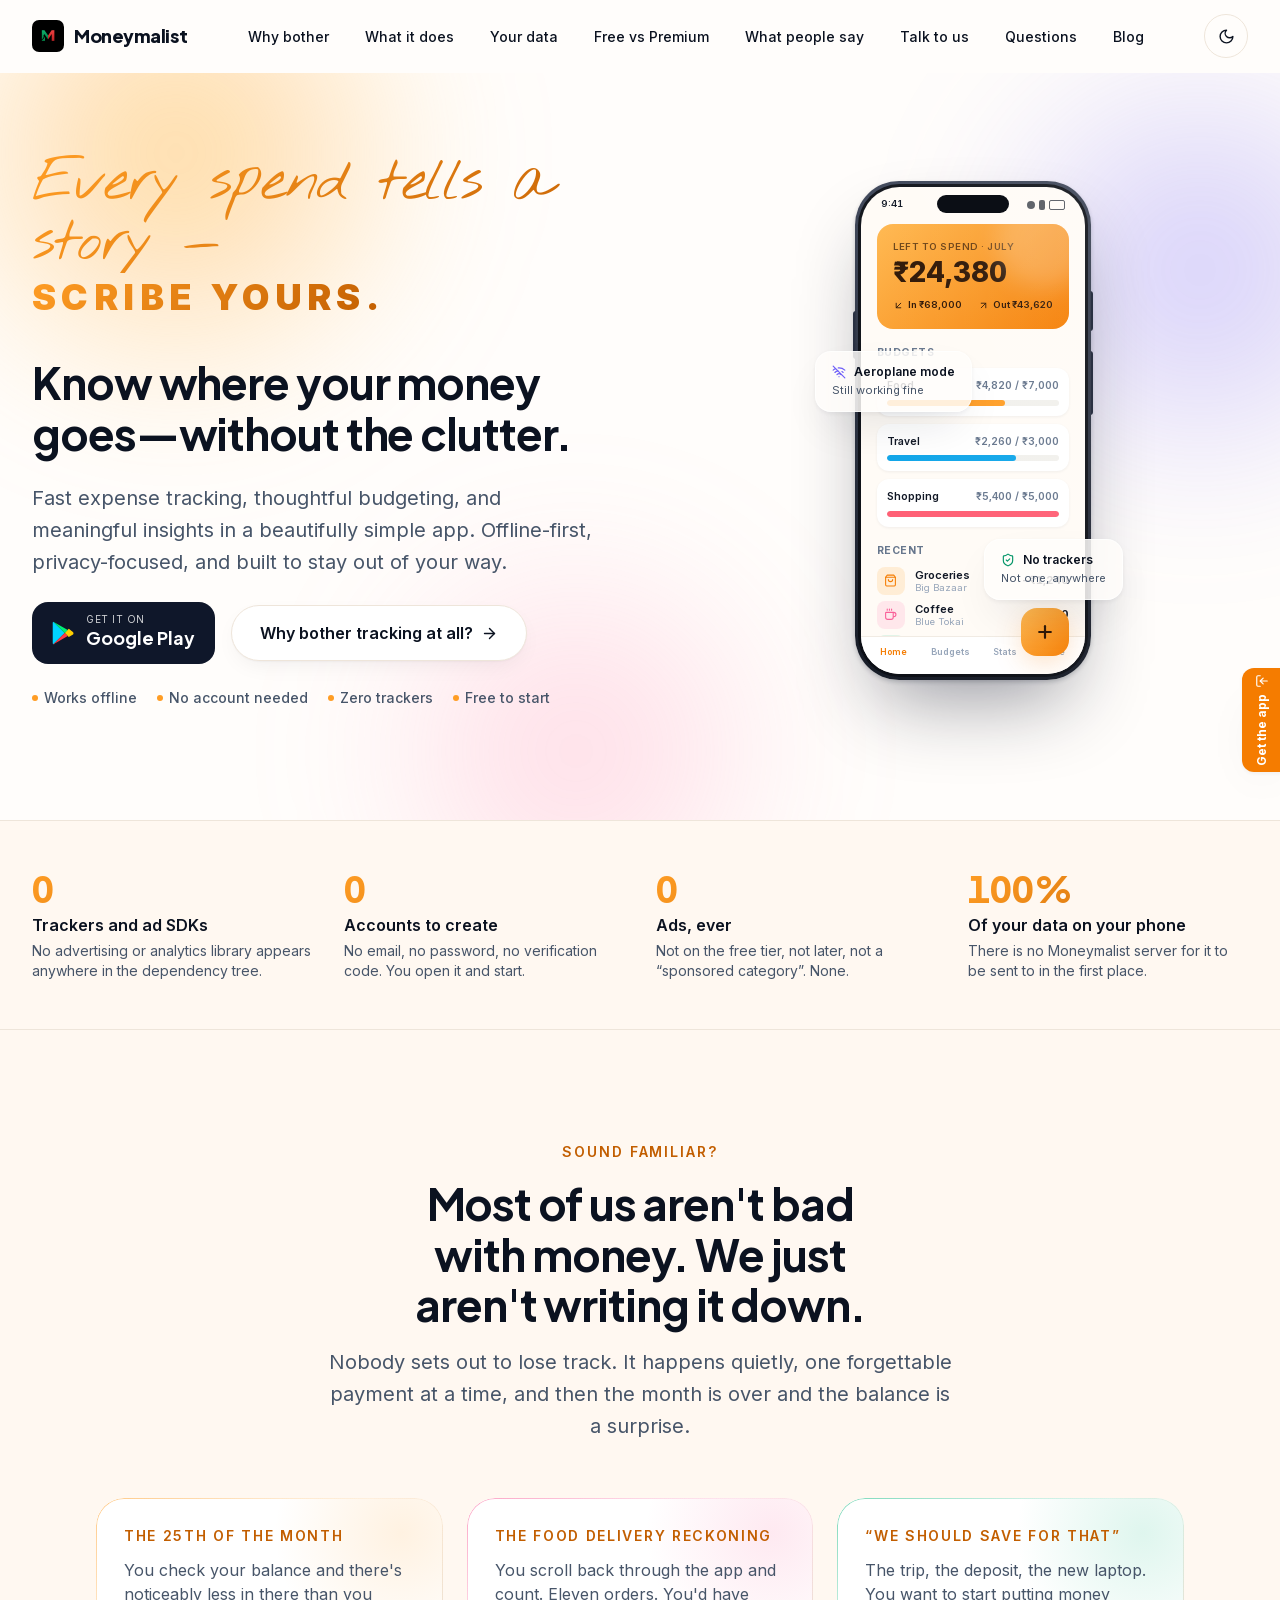
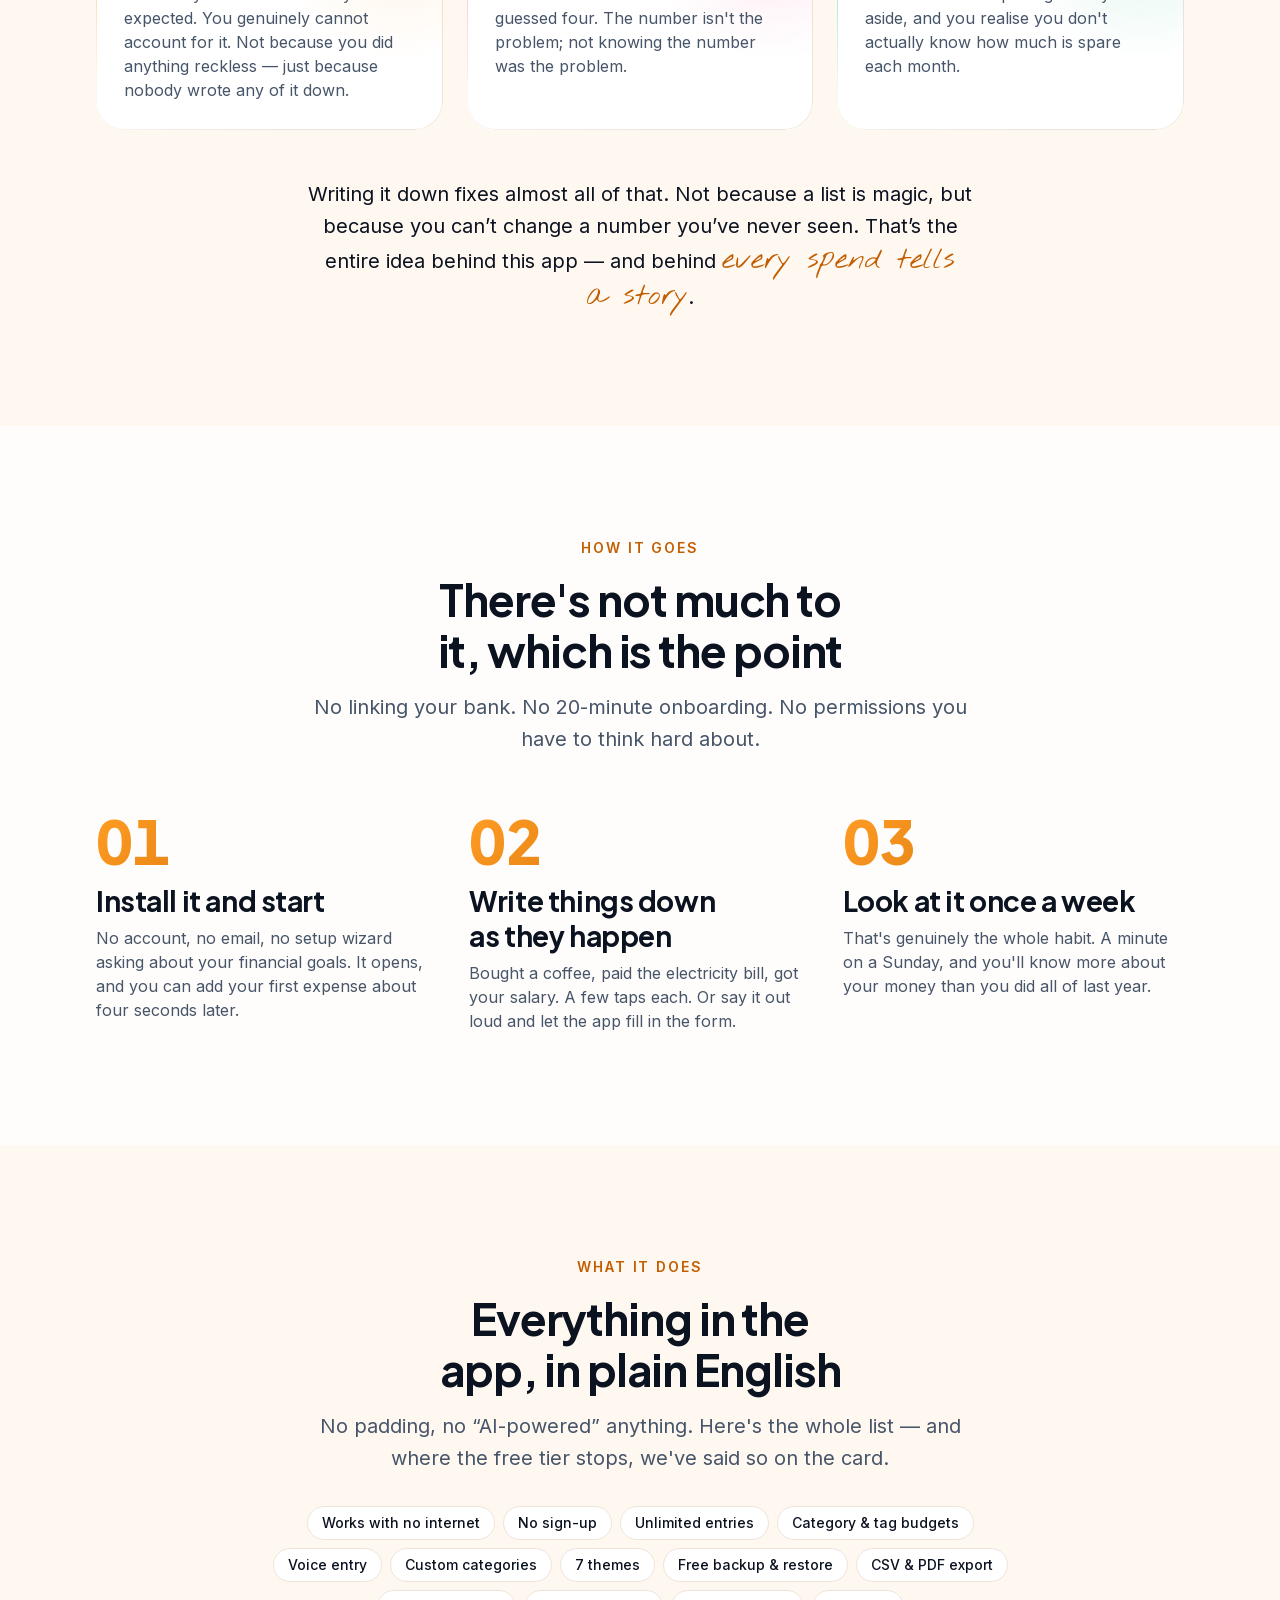
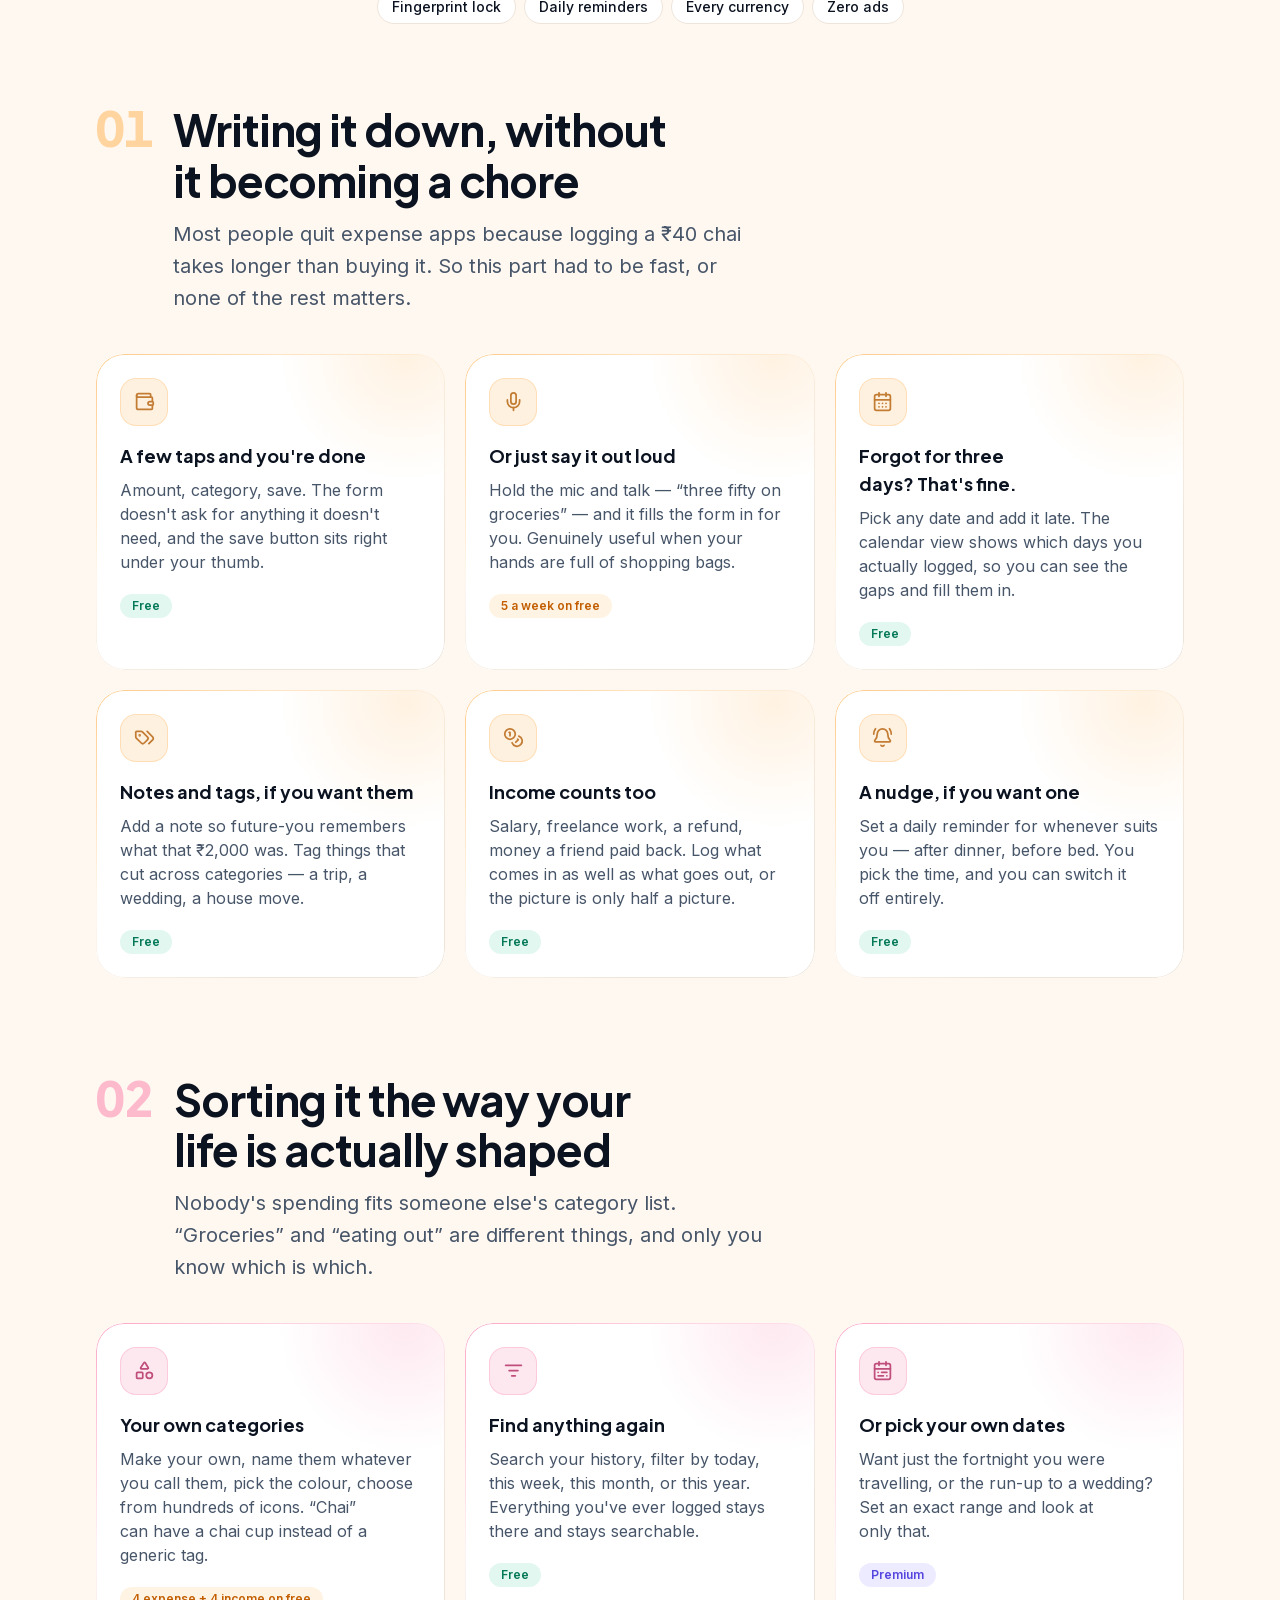
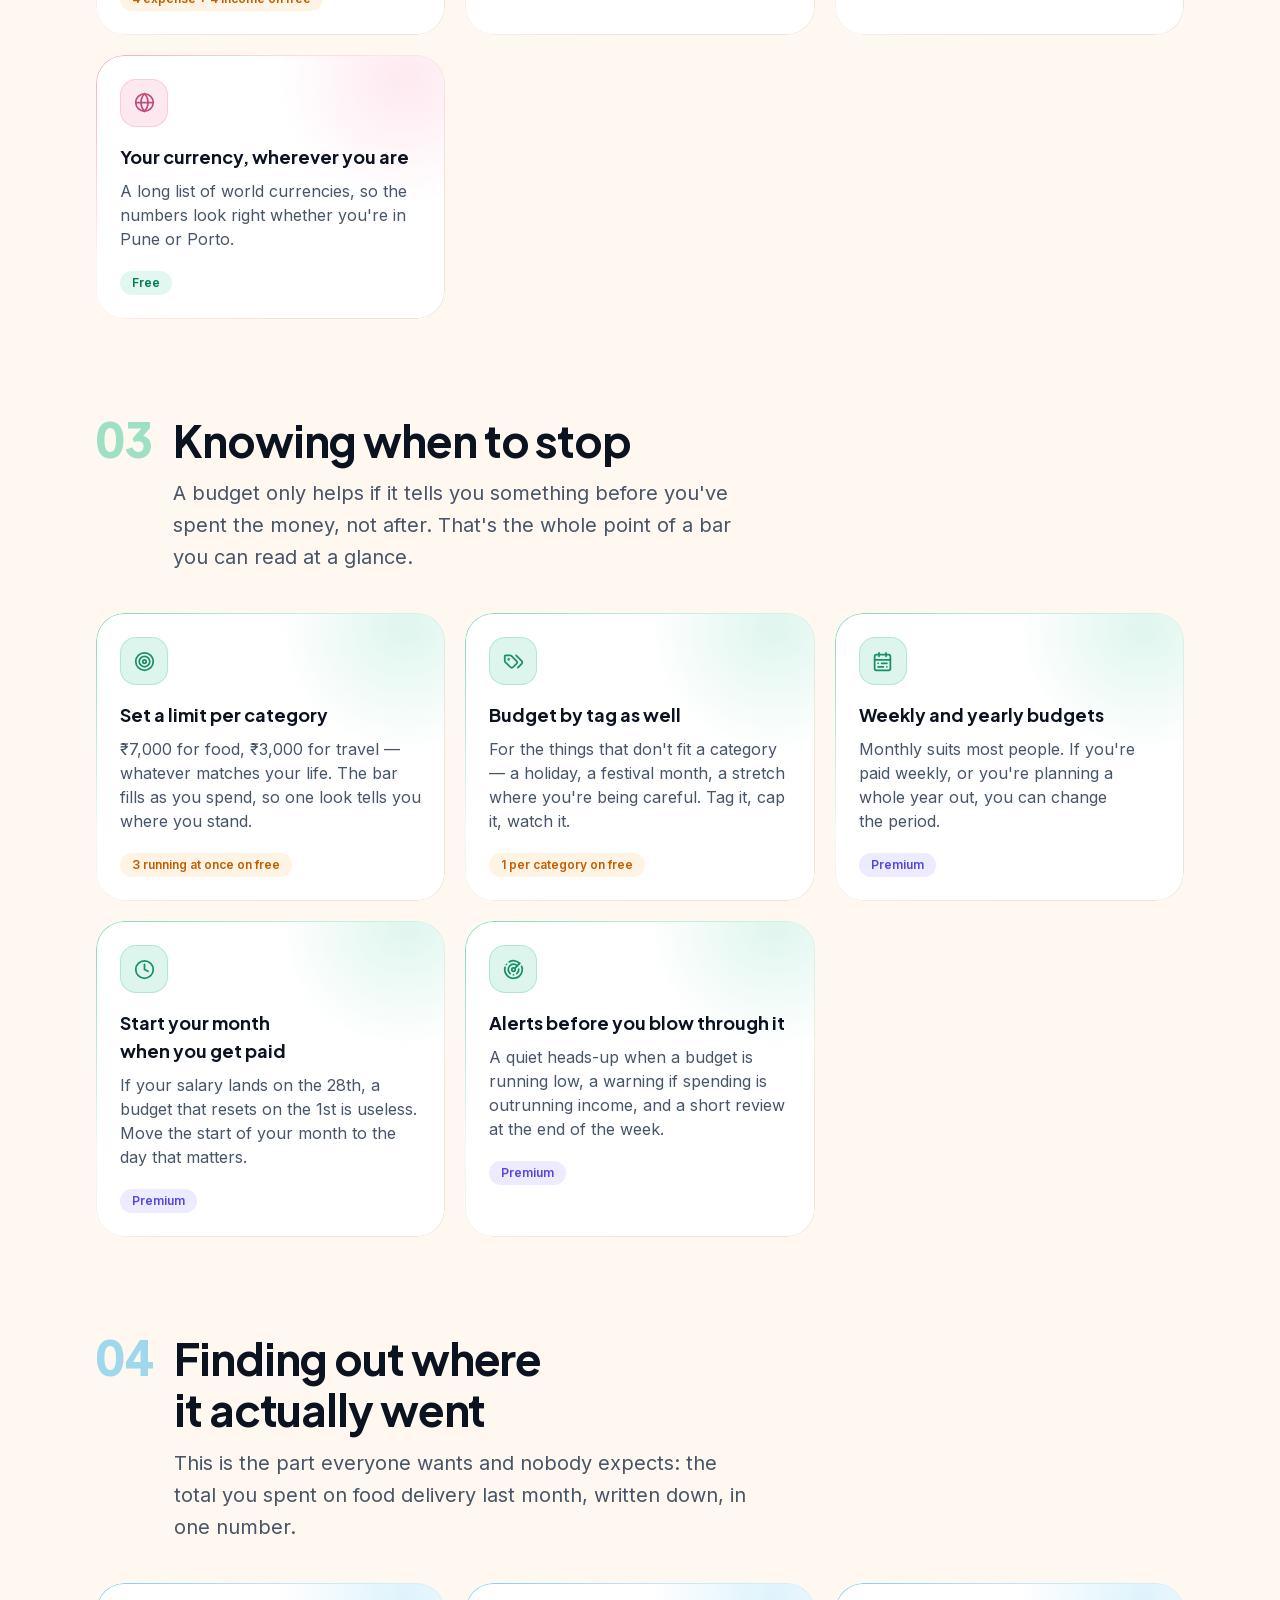
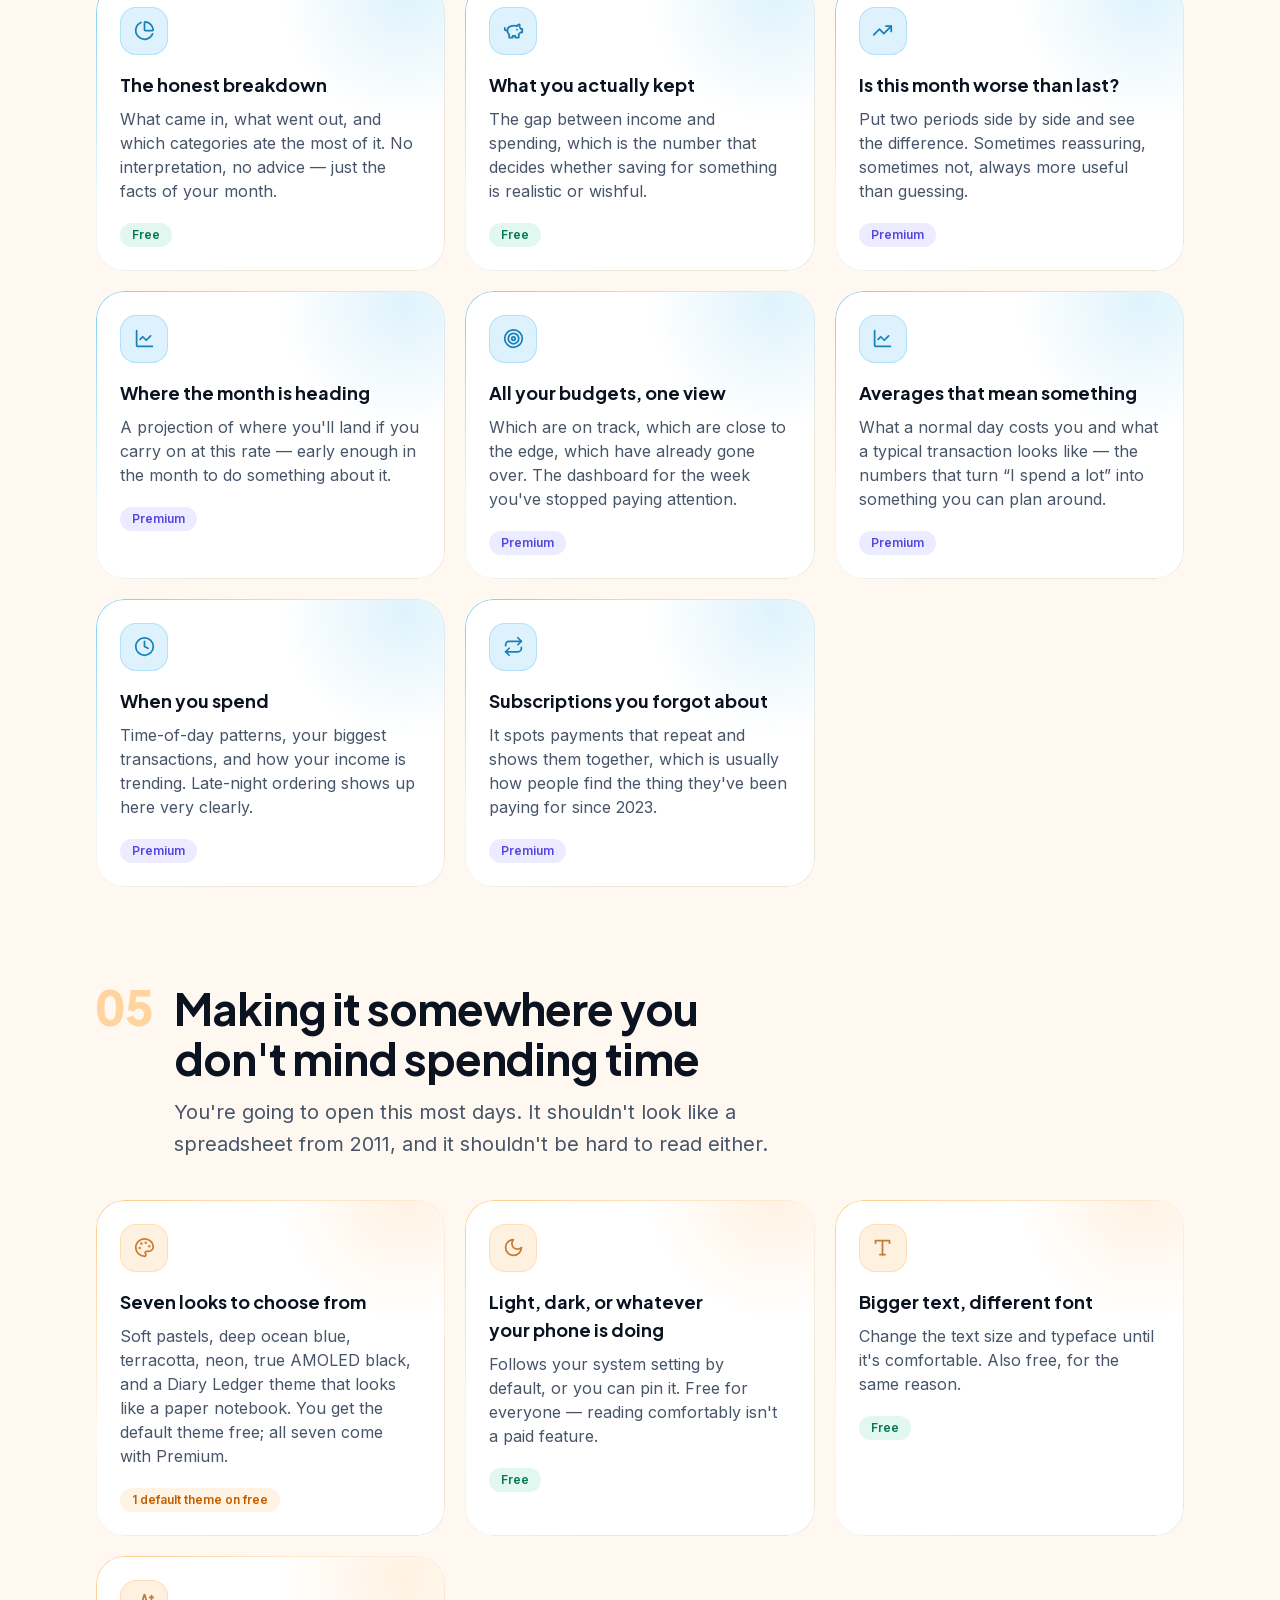
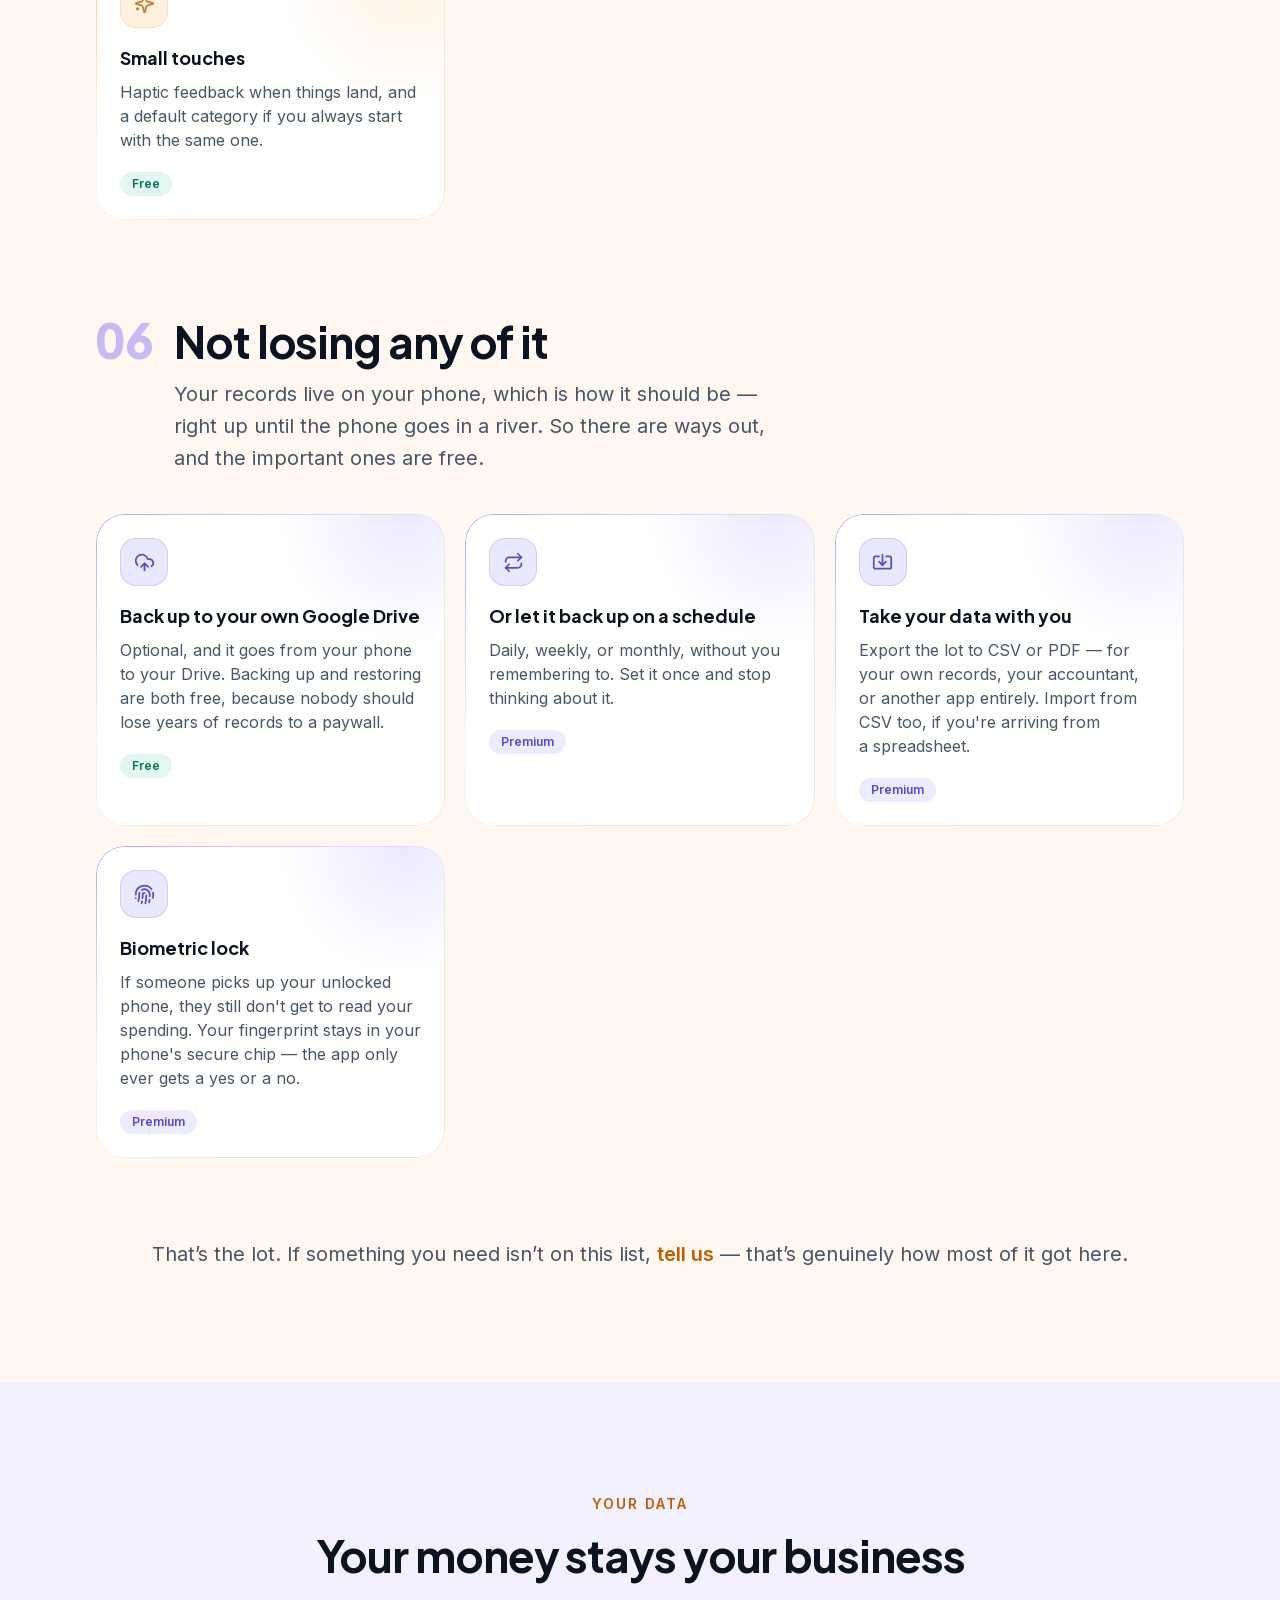
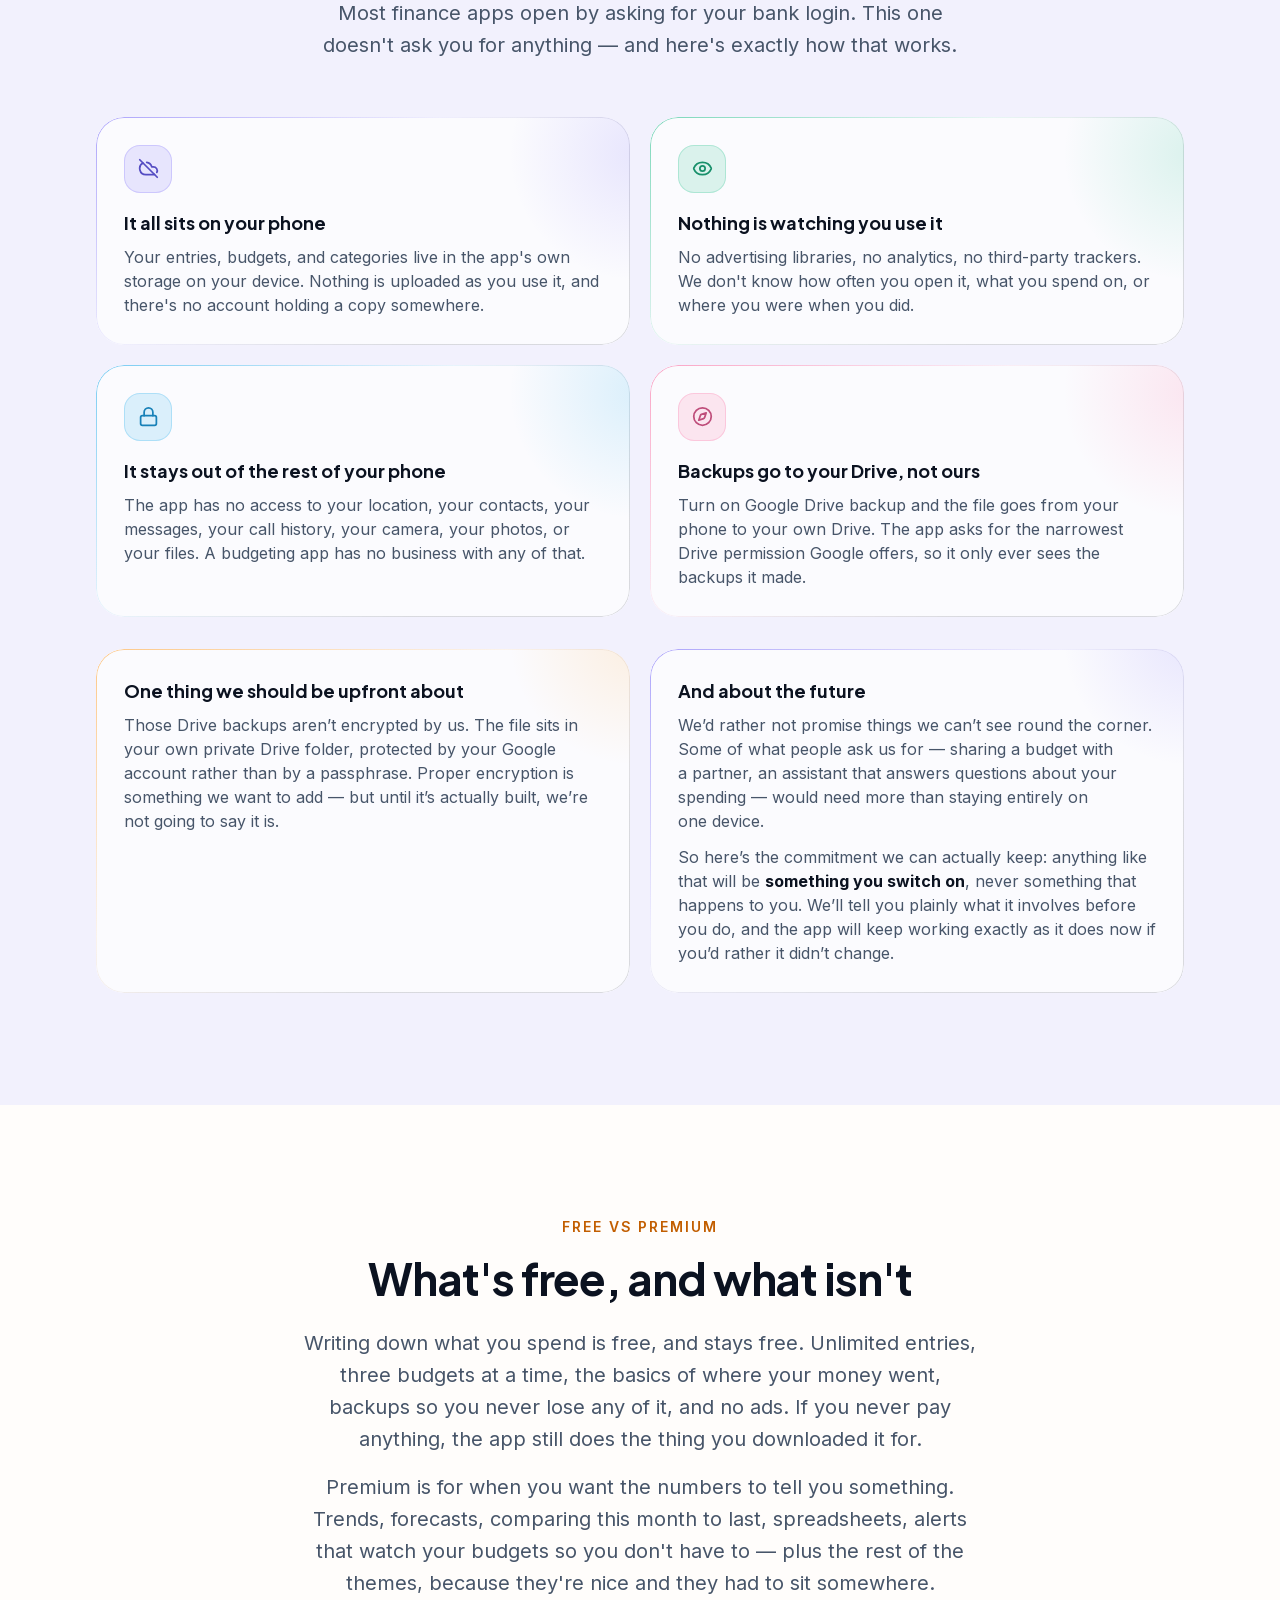
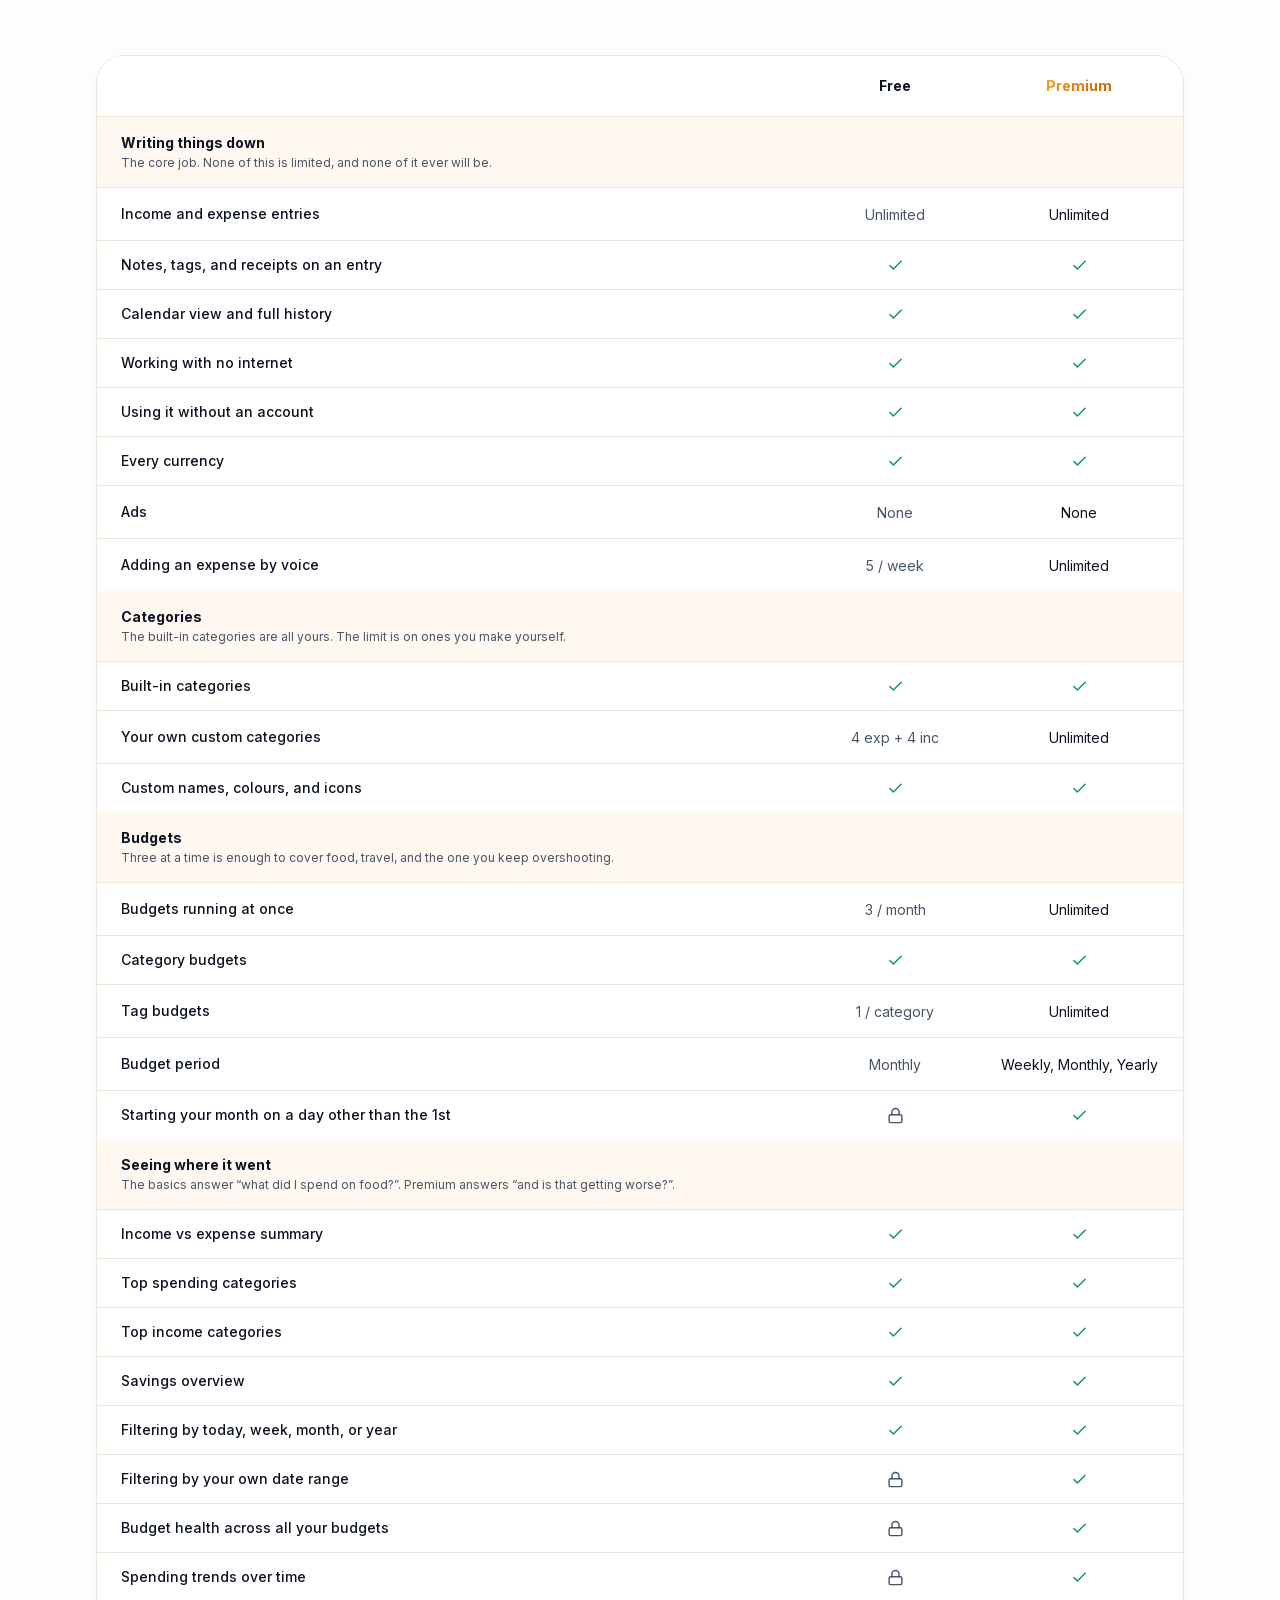
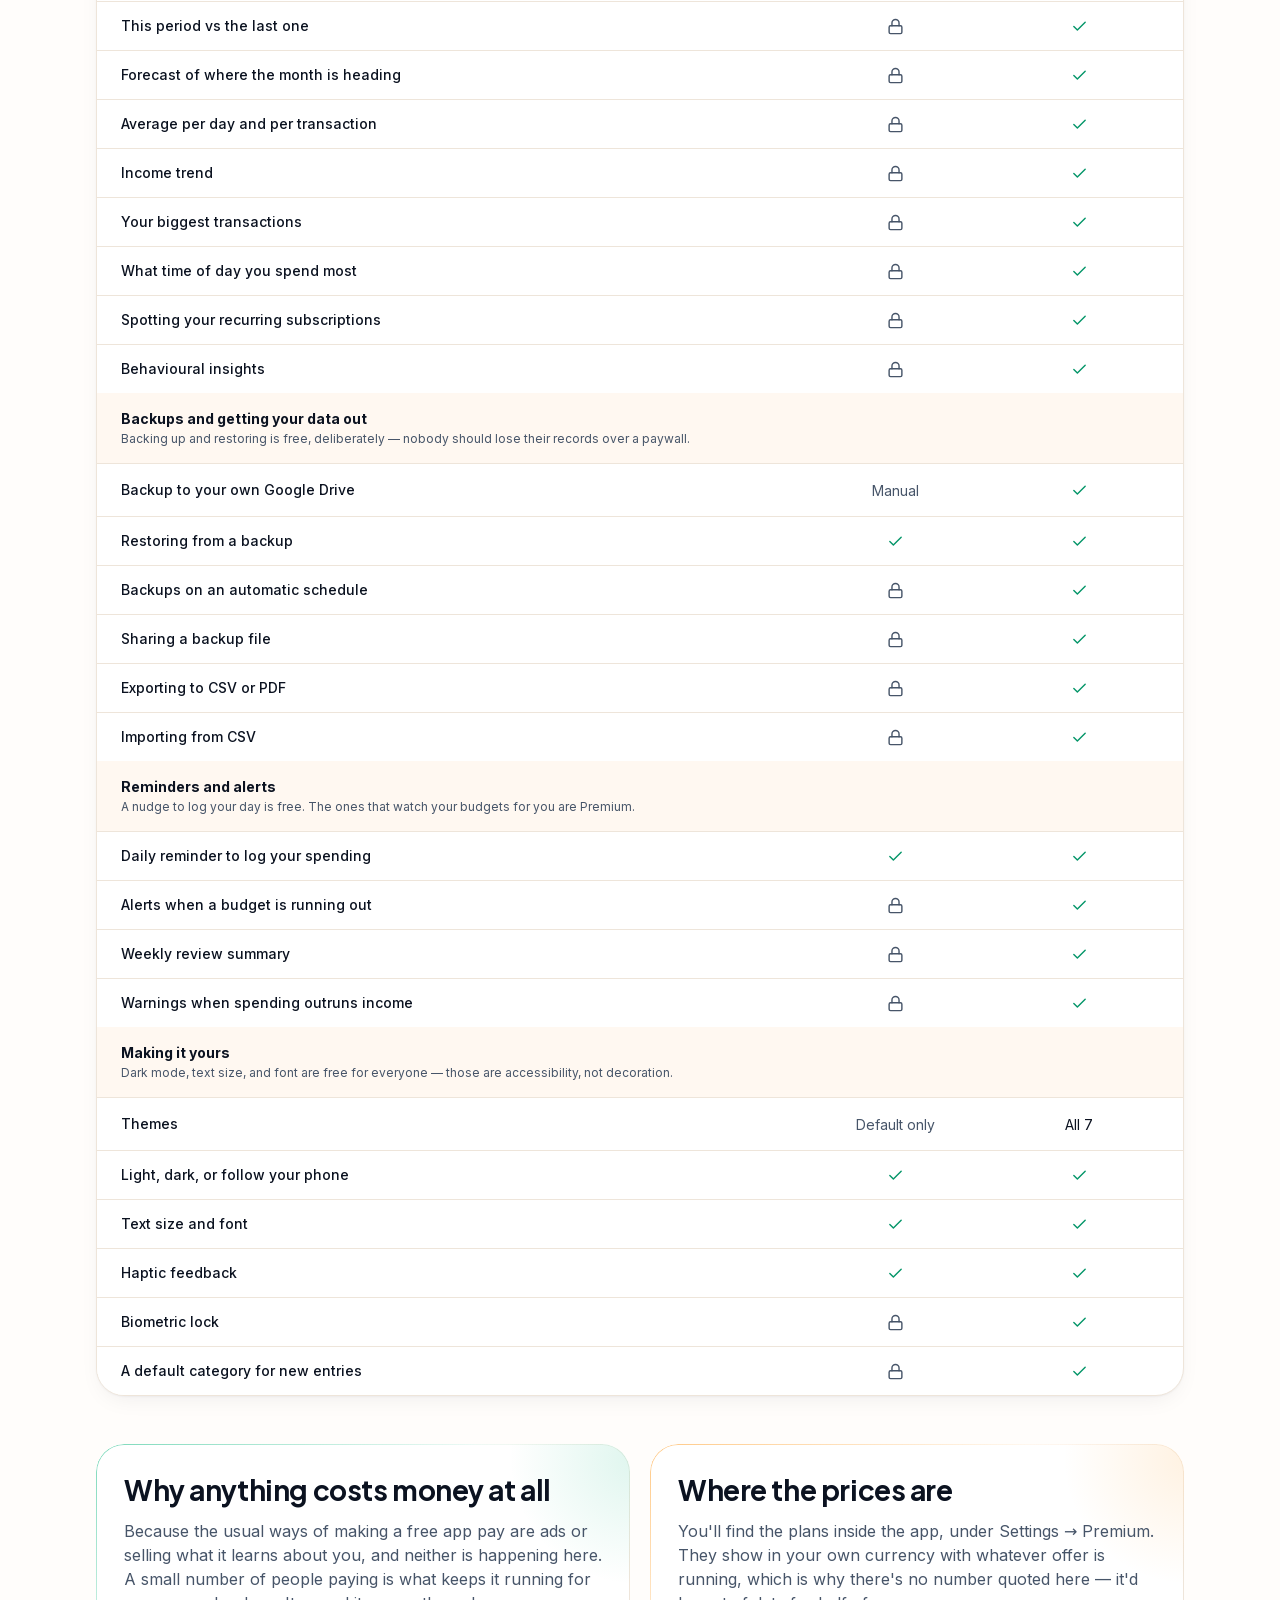
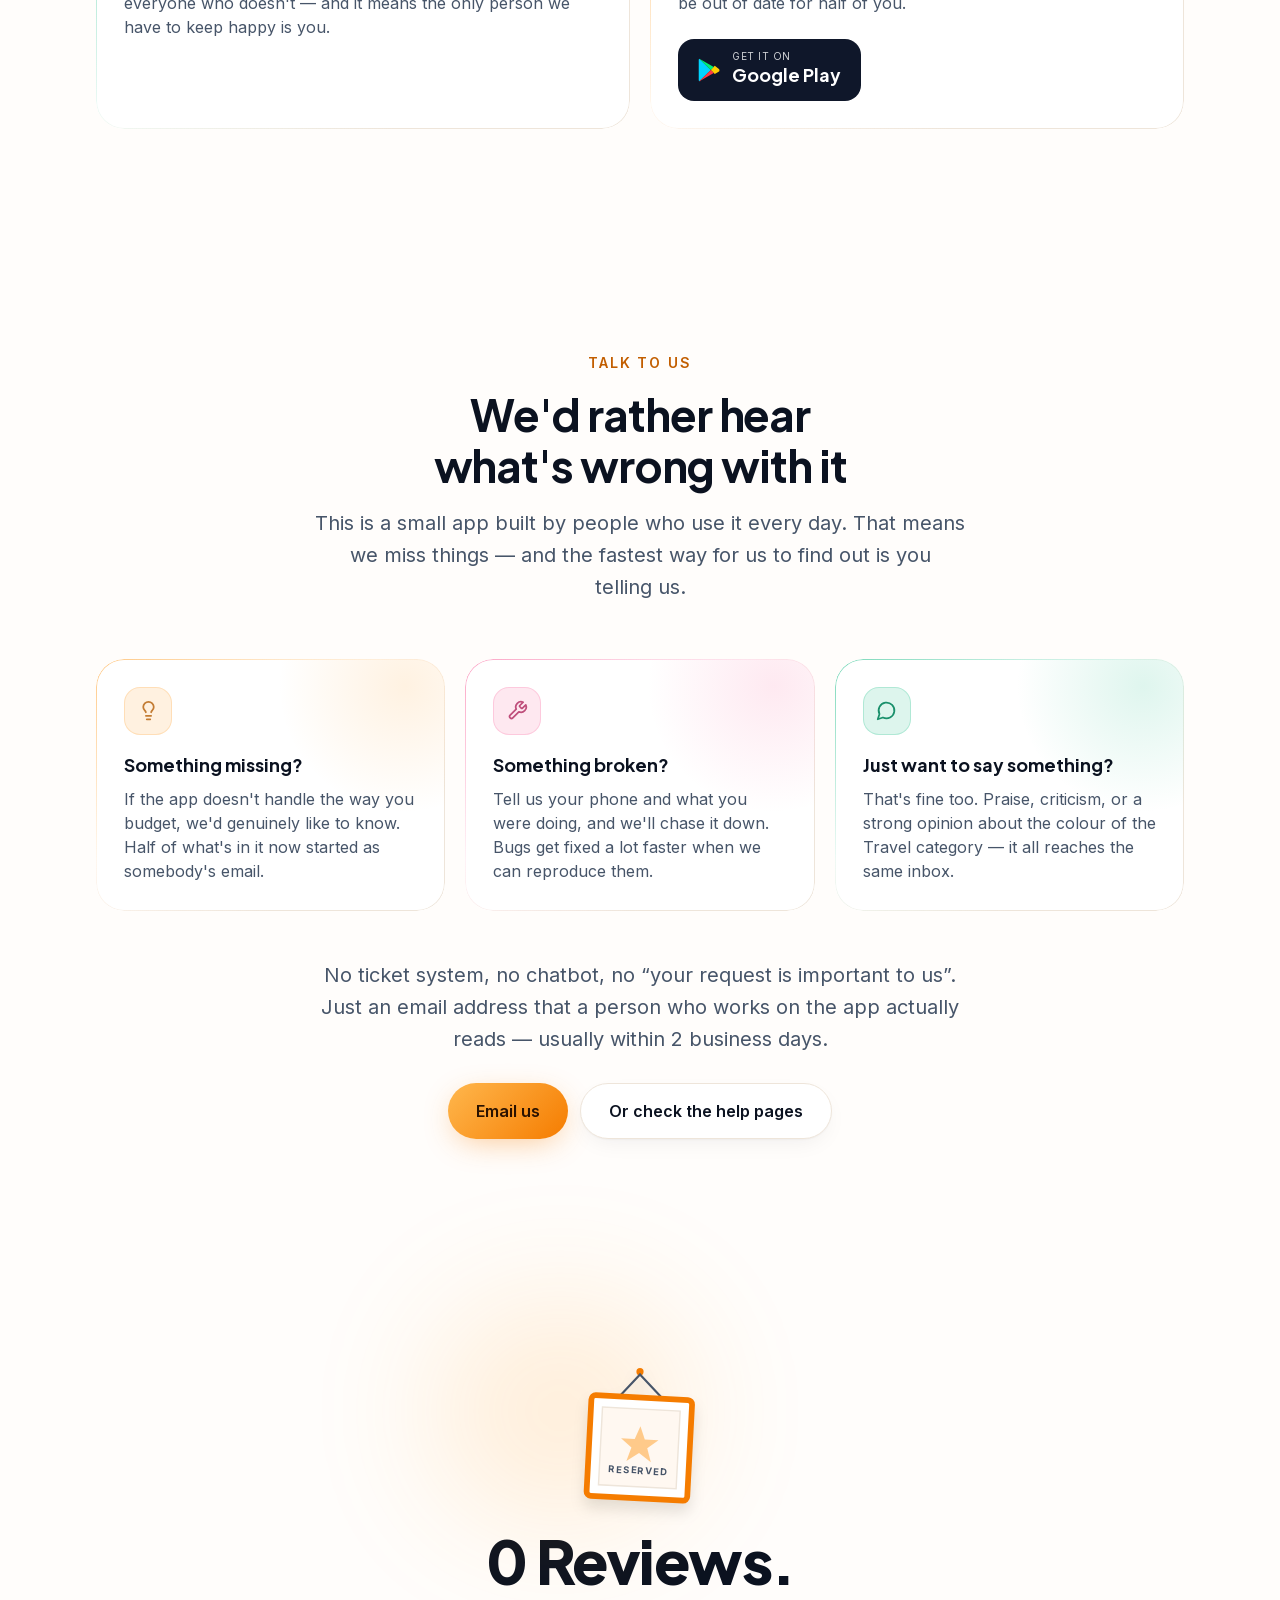
==== commit 5d7d8d76: "Updates" ====
--- a/index.html
+++ b/index.html
@@ -1 +1 @@
-<!DOCTYPE html><!--rLS6tcXNuxBcvVfOJ_sff--><html lang="en" class="__variable_154f82 __variable_d0be19 __variable_fb1882"><head><meta charSet="utf-8"/><meta name="viewport" content="width=device-width, initial-scale=1"/><link rel="preload" href="/_next/static/media/3bd9a93c89179028-s.p.woff2" as="font" crossorigin="" type="font/woff2"/><link rel="preload" href="/_next/static/media/636a5ac981f94f8b-s.p.woff2" as="font" crossorigin="" type="font/woff2"/><link rel="preload" href="/_next/static/media/e4af272ccee01ff0-s.p.woff2" as="font" crossorigin="" type="font/woff2"/><link rel="preload" as="image" href="/logo.png"/><link rel="stylesheet" href="/_next/static/css/3e167c23c6dd3734.css" data-precedence="next"/><link rel="preload" as="script" fetchPriority="low" href="/_next/static/chunks/webpack-b23d268d7e7df333.js"/><script src="/_next/static/chunks/ebf0c473-91500a9b869337da.js" async=""></script><script src="/_next/static/chunks/611-5871def533a9bb43.js" async=""></script><script src="/_next/static/chunks/main-app-6f9e6adb62b50940.js" async=""></script><script src="/_next/static/chunks/579-27b3374cb3187cd2.js" async=""></script><script src="/_next/static/chunks/692-af3617498ebc904b.js" async=""></script><script src="/_next/static/chunks/app/layout-8b8d4dfad449c1dc.js" async=""></script><script src="/_next/static/chunks/app/page-5fe41f96076c9ba8.js" async=""></script><link rel="canonical" href="https://moneymalist.com/"/><meta name="next-size-adjust" content=""/><meta name="theme-color" media="(prefers-color-scheme: light)" content="#fffdfb"/><meta name="theme-color" media="(prefers-color-scheme: dark)" content="#0f172a"/><meta name="color-scheme" content="light dark"/><title>Moneymalist — Private, offline expense tracker &amp; budget planner</title><meta name="description" content="Moneymalist is a private, offline-first expense tracker and budget planner for Android. No account, no ads, no trackers — your money data never leaves your phone."/><meta name="application-name" content="Moneymalist"/><link rel="author" href="https://moneymalist.com"/><meta name="author" content="Moneymalist"/><meta name="keywords" content="expense tracker,offline expense tracker,budget planner app,money manager,personal finance app,daily expense tracker,budget app,savings tracker,private finance app,expense tracker without account"/><meta name="creator" content="Moneymalist"/><meta name="publisher" content="Moneymalist"/><meta name="robots" content="index, follow"/><meta name="googlebot" content="index, follow, max-image-preview:large, max-snippet:-1"/><meta name="category" content="finance"/><meta name="google-play-app" content="app-id=com.moneymalist"/><link rel="canonical" href="https://moneymalist.com/"/><meta property="og:title" content="Moneymalist — Every spend tells a story. Scribe yours."/><meta property="og:description" content="Moneymalist is a private, offline-first expense tracker and budget planner for Android. No account, no ads, no trackers — your money data never leaves your phone."/><meta property="og:url" content="https://moneymalist.com/"/><meta property="og:site_name" content="Moneymalist"/><meta property="og:locale" content="en_IN"/><meta property="og:type" content="website"/><meta name="twitter:card" content="summary_large_image"/><meta name="twitter:title" content="Moneymalist — Every spend tells a story. Scribe yours."/><meta name="twitter:description" content="Moneymalist is a private, offline-first expense tracker and budget planner for Android. No account, no ads, no trackers — your money data never leaves your phone."/><link rel="icon" href="/icon.png?9c3c5aa9420adf1f" type="image/png" sizes="512x512"/><link rel="apple-touch-icon" href="/apple-icon.png?6b50628db2db3e1d" type="image/png" sizes="180x180"/><script>(function(){try{var d=document.documentElement;d.classList.add('js');var t=localStorage.getItem('mm-theme');if(t!=='dark'&&t!=='light'){t=window.matchMedia('(prefers-color-scheme: dark)').matches?'dark':'light';}d.setAttribute('data-theme',t);}catch(e){}})();</script><script src="/_next/static/chunks/polyfills-42372ed130431b0a.js" noModule=""></script></head><body><div hidden=""><!--$--><!--/$--></div><a href="#main" class="sr-only focus:not-sr-only focus:fixed focus:left-4 focus:top-4 focus:z-[100] focus:rounded-full focus:bg-ember-700 focus:px-5 focus:py-3 focus:text-sm focus:font-semibold focus:text-white">Skip to content</a><header class="sticky top-0 z-50 transition-all duration-300 border-b border-transparent translate-y-0"><div class="mx-auto w-full px-5 sm:px-8 max-w-7xl"><div class="flex h-16 md:h-18 items-center justify-between gap-4 py-2 md:py-3"><a class="rounded-lg" aria-label="Moneymalist home" href="/"><span class="flex items-center gap-2.5"><img alt="" width="32" height="32" decoding="async" data-nimg="1" class="shrink-0 rounded-[22%] hidden sm:block" style="color:transparent" src="/logo.png"/><span class="font-[family-name:var(--font-display)] text-lg font-extrabold tracking-tight">Moneymalist</span></span></a><nav aria-label="Sections of this page" class="hidden lg:block"><ul class="flex items-center gap-1"><li><a class="rounded-full px-4 py-2 text-sm font-medium transition-colors hover:bg-ember-50 hover:text-ember-800 dark:hover:bg-night-elevated dark:hover:text-ember-300" href="/#why">Why bother</a></li><li><a class="rounded-full px-4 py-2 text-sm font-medium transition-colors hover:bg-ember-50 hover:text-ember-800 dark:hover:bg-night-elevated dark:hover:text-ember-300" href="/#features">What it does</a></li><li><a class="rounded-full px-4 py-2 text-sm font-medium transition-colors hover:bg-ember-50 hover:text-ember-800 dark:hover:bg-night-elevated dark:hover:text-ember-300" href="/#privacy">Your data</a></li><li><a class="rounded-full px-4 py-2 text-sm font-medium transition-colors hover:bg-ember-50 hover:text-ember-800 dark:hover:bg-night-elevated dark:hover:text-ember-300" href="/#premium">Free vs Premium</a></li><li><a class="rounded-full px-4 py-2 text-sm font-medium transition-colors hover:bg-ember-50 hover:text-ember-800 dark:hover:bg-night-elevated dark:hover:text-ember-300" href="/#reviews">What people say</a></li><li><a class="rounded-full px-4 py-2 text-sm font-medium transition-colors hover:bg-ember-50 hover:text-ember-800 dark:hover:bg-night-elevated dark:hover:text-ember-300" href="/#feedback">Talk to us</a></li><li><a class="rounded-full px-4 py-2 text-sm font-medium transition-colors hover:bg-ember-50 hover:text-ember-800 dark:hover:bg-night-elevated dark:hover:text-ember-300" href="/#faq">Questions</a></li><li><a class="rounded-full px-4 py-2 text-sm font-medium transition-colors hover:bg-ember-50 hover:text-ember-800 dark:hover:bg-night-elevated dark:hover:text-ember-300" href="/blog/">Blog</a></li></ul></nav><div class="flex items-center gap-2"><button type="button" aria-label="Switch to dark theme" class="grid h-10 w-10 md:h-11 md:w-11 place-items-center rounded-full border border-[var(--hairline)] transition-colors hover:bg-ember-50 dark:hover:bg-night-elevated"><svg xmlns="http://www.w3.org/2000/svg" width="17" height="17" viewBox="0 0 24 24" fill="none" stroke="currentColor" stroke-width="2" stroke-linecap="round" stroke-linejoin="round" class="lucide lucide-moon" aria-hidden="true"><path d="M12 3a6 6 0 0 0 9 9 9 9 0 1 1-9-9Z"></path></svg></button><button type="button" aria-expanded="false" aria-controls="mobile-nav" aria-label="Open menu" class="grid h-10 w-10 md:h-11 md:w-11 place-items-center rounded-full border border-[var(--hairline)] lg:hidden"><svg xmlns="http://www.w3.org/2000/svg" width="18" height="18" viewBox="0 0 24 24" fill="none" stroke="currentColor" stroke-width="2" stroke-linecap="round" stroke-linejoin="round" class="lucide lucide-menu" aria-hidden="true"><line x1="4" x2="20" y1="12" y2="12"></line><line x1="4" x2="20" y1="6" y2="6"></line><line x1="4" x2="20" y1="18" y2="18"></line></svg></button></div></div></div></header><div class="fixed right-0 bottom-32 z-40 translate-x-[2px]"><a class="flex items-center gap-1.5 rounded-l-xl bg-ember-600 py-3 px-1.5 text-xs font-bold text-white shadow-lift transition-transform hover:-translate-x-1 hover:bg-ember-500" style="writing-mode:vertical-rl;text-orientation:mixed" target="_blank" rel="noopener noreferrer" href="https://play.google.com/store/apps/details?id=com.moneymalist&amp;referrer=utm_source%3Dmoneymalist.com%26utm_medium%3Dwebsite%26utm_campaign%3Dfloating_cta"><span class="rotate-180 flex items-center gap-1.5"><span>Get the app</span><svg xmlns="http://www.w3.org/2000/svg" width="14" height="14" viewBox="0 0 24 24" fill="none" stroke="currentColor" stroke-width="2" stroke-linecap="round" stroke-linejoin="round" class="lucide lucide-download -rotate-90"><path d="M21 15v4a2 2 0 0 1-2 2H5a2 2 0 0 1-2-2v-4"></path><polyline points="7 10 12 15 17 10"></polyline><line x1="12" x2="12" y1="15" y2="3"></line></svg></span></a></div><button aria-label="Scroll to top" class="fixed bottom-6 right-6 z-40 flex h-12 w-12 items-center justify-center rounded-full bg-[var(--card)] text-[var(--fg)] shadow-lift border border-[var(--hairline)] transition-all duration-300 hover:-translate-y-1 hover:bg-[var(--bg-soft)] focus:outline-none focus:ring-2 focus:ring-ember-500 translate-y-10 opacity-0 pointer-events-none"><svg xmlns="http://www.w3.org/2000/svg" width="22" height="22" viewBox="0 0 24 24" fill="none" stroke="currentColor" stroke-width="2.5" stroke-linecap="round" stroke-linejoin="round" class="lucide lucide-arrow-up"><path d="m5 12 7-7 7 7"></path><path d="M12 19V5"></path></svg></button><main id="main"><script type="application/ld+json">{"@context":"https://schema.org","@graph":[{"@type":"Organization","@id":"https://moneymalist.com/#organization","name":"Moneymalist","url":"https://moneymalist.com","logo":"https://moneymalist.com/logo.png","email":"moneymalist.app@gmail.com"},{"@type":"WebSite","@id":"https://moneymalist.com/#website","url":"https://moneymalist.com","name":"Moneymalist","description":"Moneymalist is a private, offline-first expense tracker and budget planner for Android. No account, no ads, no trackers — your money data never leaves your phone.","publisher":{"@id":"https://moneymalist.com/#organization"},"inLanguage":"en"},{"@type":"SoftwareApplication","@id":"https://moneymalist.com/#app","name":"Moneymalist","applicationCategory":"FinanceApplication","operatingSystem":"Android 7.0+","softwareVersion":"1.1.0","url":"https://play.google.com/store/apps/details?id=com.moneymalist","installUrl":"https://play.google.com/store/apps/details?id=com.moneymalist","description":"Moneymalist is a private, offline-first expense tracker and budget planner for Android. No account, no ads, no trackers — your money data never leaves your phone.","publisher":{"@id":"https://moneymalist.com/#organization"},"offers":{"@type":"Offer","price":"0","priceCurrency":"INR","description":"Free to download, with an optional Premium upgrade available in the app."}},{"@type":"FAQPage","@id":"https://moneymalist.com/#faq","mainEntity":[{"@type":"Question","name":"Is it actually free, or free-until-it-isn't?","acceptedAnswer":{"@type":"Answer","text":"Actually free. You can track every expense, set budgets, use all eight themes, and never pay anything. There's no trial clock and no point where it locks you out of your own data. There's a Premium tier for deeper analytics, exports, and automatic backups. Ignoring it costs you nothing."}},{"@type":"Question","name":"Do I have to make an account?","acceptedAnswer":{"@type":"Answer","text":"No. You open the app and start. There's no email, no password, no verification code, nothing to forget. It isn't just a convenience thing — the app is built to work entirely on your device, so there's nothing an account would be for."}},{"@type":"Question","name":"Where does my data actually live?","acceptedAnswer":{"@type":"Answer","text":"On your phone, in the app's own storage. As things work today, your entries aren't uploaded anywhere and we hold no copy of them. The one exception is if you switch on Google Drive backup yourself — and then the file goes to your Drive, not ours."}},{"@type":"Question","name":"So how do you make money off me?","acceptedAnswer":{"@type":"Answer","text":"We don't. There are no ads, no analytics SDKs, and no third-party trackers anywhere in the app. It also has no access to your location, contacts, messages, camera, or files. Some people pay for Premium. That's the entire business, and we'd like to keep it that way — it means the only person we have to keep happy is you."}},{"@type":"Question","name":"Will it always work this way?","acceptedAnswer":{"@type":"Answer","text":"The offline, no-account setup is how the app works today and how it will keep working. But we'd rather not promise things we can't see round the corner. People ask us for features — sharing a budget with a partner, an assistant that answers questions about your spending — that would need more than one device holding everything. If we ever build something like that, it'll be a thing you switch on, we'll explain plainly what it involves first, and the app will carry on working exactly as it does now if you'd rather it didn't change."}},{"@type":"Question","name":"What happens if I lose my phone?","acceptedAnswer":{"@type":"Answer","text":"This is the honest trade-off of keeping everything local: if the phone is gone and you had no backup, the data is gone too. So set up a backup. You can export to CSV or PDF whenever you like, or connect your own Google Drive and let it save copies for you. Takes a minute, saves a lot of regret."}},{"@type":"Question","name":"Are the Drive backups encrypted?","acceptedAnswer":{"@type":"Answer","text":"No, and we'd rather tell you than let you assume. The backup is a plain file sitting in your own private Google Drive folder, protected by your Google account rather than by us. Real passphrase encryption is something we want to add. Until it's actually built, we're not going to claim it."}},{"@type":"Question","name":"Can other people on my phone see my spending?","acceptedAnswer":{"@type":"Answer","text":"Only if you let them. You can turn on a fingerprint or face lock, and then the app won't open without you. Your fingerprint stays in your phone's secure chip. The app just asks Android whether it's you and gets back a yes or a no."}},{"@type":"Question","name":"Will it work on the metro, on a flight, in a basement?","acceptedAnswer":{"@type":"Answer","text":"Yes. There's no loading spinner waiting on a connection, because nothing about the app needs one. Aeroplane mode changes nothing."}},{"@type":"Question","name":"Is there an iPhone version?","acceptedAnswer":{"@type":"Answer","text":"Not yet — Moneymalist is Android-only today. We'd rather say that plainly than leave you searching the App Store for it."}},{"@type":"Question","name":"What exactly is free?","acceptedAnswer":{"@type":"Answer","text":"Unlimited entries, three budgets running at a time, four custom categories of each kind, the basics of where your money went, backing up and restoring, daily reminders, and no ads. Premium adds the deeper analytics, exports, alerts that watch your budgets, unlimited budgets and categories, and the rest of the themes. There's a full breakdown further up this page — we've listed the exact limits rather than being vague about them."}},{"@type":"Question","name":"If I stop paying for Premium, do I lose everything?","acceptedAnswer":{"@type":"Answer","text":"No. Every expense, budget, and category you've created stays exactly where it is, and you can keep using the app. You just go back to the free limits for the Premium-only bits until you upgrade again. Nothing is ever deleted."}},{"@type":"Question","name":"Can I get my data out if I want to leave?","acceptedAnswer":{"@type":"Answer","text":"Yes, and we think you should be able to. Export the lot to CSV or PDF and take it wherever you like. It's your money and your record of it."}},{"@type":"Question","name":"Who's building this?","acceptedAnswer":{"@type":"Answer","text":"A very small team who got tired of finance apps that wanted a bank login before they'd show a pie chart. There's an email address on this site and a real person reads it."}}]}]}</script><section class="relative overflow-hidden pb-20 pt-14 sm:pb-28 sm:pt-20"><div aria-hidden="true" class="pointer-events-none absolute inset-0 -z-10 overflow-hidden"><span class="absolute -left-[10%] -top-[30%] h-[38rem] w-[38rem] rounded-full bg-[radial-gradient(circle,rgba(255,183,77,0.55),transparent_65%)] blur-3xl [animation:mm-drift_28s_ease-in-out_infinite]"></span><span class="absolute -right-[15%] top-[-10%] h-[34rem] w-[34rem] rounded-full bg-[radial-gradient(circle,rgba(109,94,248,0.32),transparent_65%)] blur-3xl [animation:mm-drift_34s_ease-in-out_infinite_reverse]"></span><span class="absolute bottom-[-25%] left-[25%] h-[32rem] w-[32rem] rounded-full bg-[radial-gradient(circle,rgba(255,123,172,0.28),transparent_65%)] blur-3xl [animation:mm-drift_40s_ease-in-out_infinite]"></span></div><div class="mx-auto w-full px-5 sm:px-8 max-w-7xl"><div class="grid items-center gap-14 lg:grid-cols-[1.05fr_0.95fr]"><div class="flex flex-col items-start gap-6"><div class="flex flex-wrap items-baseline gap-x-3 gap-y-1"><span class="font-handwriting text-4xl tracking-tight text-gradient-ember md:text-5xl lg:text-6xl">Every spend tells a story —</span><span class="font-sans text-2xl font-black uppercase tracking-[0.15em] text-gradient-ember md:text-4xl">SCRIBE YOURS.</span></div><h1 class="mt-4 text-h2 text-balance font-bold text-[var(--fg)]">Know where your money goes—without the clutter.</h1><p class="max-w-xl text-lead text-[var(--fg-muted)]">Fast expense tracking, thoughtful budgeting, and meaningful insights in a beautifully simple app. Offline-first, privacy-focused, and built to stay out of your way.</p><div class="flex flex-col gap-4 sm:flex-row sm:items-center"><a href="https://play.google.com/store/apps/details?id=com.moneymalist&amp;referrer=utm_source%3Dmoneymalist.com%26utm_medium%3Dwebsite%26utm_campaign%3Dhero" target="_blank" rel="noopener noreferrer" aria-label="Get Moneymalist on Google Play (opens the Play Store in a new tab)" class="inline-flex w-fit items-center gap-3 rounded-2xl bg-night px-5 py-3 text-white transition-transform duration-200 hover:-translate-y-0.5 motion-reduce:hover:translate-y-0 dark:bg-white dark:text-night "><svg viewBox="0 0 24 26" width="22" height="24" aria-hidden="true" class="shrink-0"><path d="M1.4 0.6A1.9 1.9 0 0 0 .8 2v22a1.9 1.9 0 0 0 .6 1.4L13.9 13Z" fill="#00D4FF"></path><path d="m18.3 8.4-3.3 3.3-1.1 1.3 4.4 4.4 4.2-2.4c1.3-.7 1.3-2.8 0-3.5Z" fill="#FFCE00"></path><path d="m1.4 25.4 12.5-12.4 3.3 3.3-14.2 8.1a1.8 1.8 0 0 1-1.6 1Z" fill="#FF3A44"></path><path d="M1.4.6 17.2 9.6l-3.3 3.4Z" fill="#00F076"></path></svg><span class="flex flex-col leading-none"><span class="text-[0.625rem] uppercase tracking-wider opacity-80">Get it on</span><span class="font-[family-name:var(--font-display)] text-lg font-bold">Google Play</span></span></a><a href="#why" class="inline-flex items-center justify-center gap-2 rounded-full font-semibold transition-[transform,filter,background-color,border-color] duration-200 will-change-transform hover:-translate-y-0.5 active:translate-y-0 motion-reduce:hover:translate-y-0 bg-[var(--card)] text-[var(--fg)] border border-[var(--hairline)] shadow-soft hover:border-ember-300 h-14 px-7 text-base">Why bother tracking at all?<svg xmlns="http://www.w3.org/2000/svg" width="17" height="17" viewBox="0 0 24 24" fill="none" stroke="currentColor" stroke-width="2" stroke-linecap="round" stroke-linejoin="round" class="lucide lucide-arrow-right" aria-hidden="true"><path d="M5 12h14"></path><path d="m12 5 7 7-7 7"></path></svg></a></div><ul class="flex flex-wrap gap-x-5 gap-y-2 text-sm font-medium text-[var(--fg-muted)]"><li class="flex items-center gap-1.5"><span aria-hidden="true" class="h-1.5 w-1.5 rounded-full bg-ember-500"></span>Works offline</li><li class="flex items-center gap-1.5"><span aria-hidden="true" class="h-1.5 w-1.5 rounded-full bg-ember-500"></span>No account needed</li><li class="flex items-center gap-1.5"><span aria-hidden="true" class="h-1.5 w-1.5 rounded-full bg-ember-500"></span>Zero trackers</li><li class="flex items-center gap-1.5"><span aria-hidden="true" class="h-1.5 w-1.5 rounded-full bg-ember-500"></span>Free to start</li></ul></div><div class="relative mx-auto flex w-full max-w-md justify-center lg:max-w-none"><div class="relative"><div role="img" aria-label="The Moneymalist home screen, showing the monthly balance, three budget bars, and a list of recent transactions." class="relative aspect-[9/19] w-full max-w-[19rem] select-none rounded-[2.75rem] bg-gradient-to-b from-[#3b4356] to-[#161b26] p-[3px] shadow-[0_2px_4px_rgba(15,23,42,0.2),0_40px_80px_-24px_rgba(15,23,42,0.45)]"><div class="relative h-full w-full overflow-hidden rounded-[2.6rem] bg-[#0b0e15] p-[3px]"><div class="relative h-full w-full overflow-hidden rounded-[2.4rem]"><div class="absolute left-1/2 top-2 z-20 h-[1.1rem] w-[4.5rem] -translate-x-1/2 rounded-full bg-[#0b0e15]"></div><div class="flex h-full flex-col bg-[#FFFBF6] text-[#0B1220]"><div class="flex items-center justify-between px-5 pb-1 pt-2.5 text-[0.6rem] font-semibold"><span data-numeric="true">9:41</span><span class="flex items-center gap-1"><span class="h-2 w-2 rounded-full bg-current opacity-70"></span><span class="h-2.5 w-1.5 rounded-[2px] bg-current opacity-70"></span><span class="h-2.5 w-4 rounded-[2px] border border-current opacity-70"></span></span></div><div class="flex-1 overflow-hidden px-4"><div class="gradient-ember relative mt-2 overflow-hidden rounded-2xl p-4 text-[#2A1200]"><p class="text-[0.6rem] font-semibold uppercase tracking-wider opacity-70">Left to spend · July</p><p data-numeric="true" class="mt-1 text-[1.75rem] font-extrabold leading-none">₹24,380</p><div class="mt-3 flex gap-4 text-[0.6rem] font-semibold"><span class="flex items-center gap-1"><svg xmlns="http://www.w3.org/2000/svg" width="11" height="11" viewBox="0 0 24 24" fill="none" stroke="currentColor" stroke-width="2" stroke-linecap="round" stroke-linejoin="round" class="lucide lucide-arrow-down-left" aria-hidden="true"><path d="M17 7 7 17"></path><path d="M17 17H7V7"></path></svg> In ₹68,000</span><span class="flex items-center gap-1"><svg xmlns="http://www.w3.org/2000/svg" width="11" height="11" viewBox="0 0 24 24" fill="none" stroke="currentColor" stroke-width="2" stroke-linecap="round" stroke-linejoin="round" class="lucide lucide-arrow-up-right" aria-hidden="true"><path d="M7 7h10v10"></path><path d="M7 17 17 7"></path></svg> Out ₹43,620</span></div><span aria-hidden="true" class="absolute -right-6 -top-8 h-24 w-24 rounded-full bg-white/20 blur-md"></span></div><p class="mb-2 mt-4 text-[0.65rem] font-bold uppercase tracking-wider text-[#64748B]">Budgets</p><div class="flex flex-col gap-2"><div class="rounded-xl bg-white p-2.5 shadow-[0_1px_3px_rgba(15,23,42,0.06)]"><div class="flex items-baseline justify-between text-[0.65rem] font-semibold"><span>Food</span><span data-numeric="true" class="text-[#64748B]">₹<!-- -->4,820<!-- --> / ₹<!-- -->7,000</span></div><div class="mt-1.5 h-1.5 overflow-hidden rounded-full bg-[#F1F0EC]"><div class="h-full rounded-full bg-ember-500" style="width:69%"></div></div></div><div class="rounded-xl bg-white p-2.5 shadow-[0_1px_3px_rgba(15,23,42,0.06)]"><div class="flex items-baseline justify-between text-[0.65rem] font-semibold"><span>Travel</span><span data-numeric="true" class="text-[#64748B]">₹<!-- -->2,260<!-- --> / ₹<!-- -->3,000</span></div><div class="mt-1.5 h-1.5 overflow-hidden rounded-full bg-[#F1F0EC]"><div class="h-full rounded-full bg-sky-500" style="width:75%"></div></div></div><div class="rounded-xl bg-white p-2.5 shadow-[0_1px_3px_rgba(15,23,42,0.06)]"><div class="flex items-baseline justify-between text-[0.65rem] font-semibold"><span>Shopping</span><span data-numeric="true" class="text-[#64748B]">₹<!-- -->5,400<!-- --> / ₹<!-- -->5,000</span></div><div class="mt-1.5 h-1.5 overflow-hidden rounded-full bg-[#F1F0EC]"><div class="h-full rounded-full bg-coral-500" style="width:100%"></div></div></div></div><p class="mb-2 mt-4 text-[0.65rem] font-bold uppercase tracking-wider text-[#64748B]">Recent</p><ul class="flex flex-col gap-1.5"><li class="flex items-center gap-2.5"><span class="grid h-7 w-7 shrink-0 place-items-center rounded-lg text-ember-600 bg-ember-100"><svg xmlns="http://www.w3.org/2000/svg" width="13" height="13" viewBox="0 0 24 24" fill="none" stroke="currentColor" stroke-width="2" stroke-linecap="round" stroke-linejoin="round" class="lucide lucide-shopping-bag" aria-hidden="true"><path d="M6 2 3 6v14a2 2 0 0 0 2 2h14a2 2 0 0 0 2-2V6l-3-4Z"></path><path d="M3 6h18"></path><path d="M16 10a4 4 0 0 1-8 0"></path></svg></span><span class="min-w-0 flex-1"><span class="block truncate text-[0.7rem] font-semibold leading-tight">Groceries</span><span class="block truncate text-[0.6rem] leading-tight text-[#94A3B8]">Big Bazaar</span></span><span data-numeric="true" class="text-[0.7rem] font-bold ">−₹1,240</span></li><li class="flex items-center gap-2.5"><span class="grid h-7 w-7 shrink-0 place-items-center rounded-lg text-blush-500 bg-blush-400/15"><svg xmlns="http://www.w3.org/2000/svg" width="13" height="13" viewBox="0 0 24 24" fill="none" stroke="currentColor" stroke-width="2" stroke-linecap="round" stroke-linejoin="round" class="lucide lucide-coffee" aria-hidden="true"><path d="M10 2v2"></path><path d="M14 2v2"></path><path d="M16 8a1 1 0 0 1 1 1v8a4 4 0 0 1-4 4H7a4 4 0 0 1-4-4V9a1 1 0 0 1 1-1h14a4 4 0 1 1 0 8h-1"></path><path d="M6 2v2"></path></svg></span><span class="min-w-0 flex-1"><span class="block truncate text-[0.7rem] font-semibold leading-tight">Coffee</span><span class="block truncate text-[0.6rem] leading-tight text-[#94A3B8]">Blue Tokai</span></span><span data-numeric="true" class="text-[0.7rem] font-bold ">−₹320</span></li><li class="flex items-center gap-2.5"><span class="grid h-7 w-7 shrink-0 place-items-center rounded-lg text-mint-600 bg-mint-400/15"><svg xmlns="http://www.w3.org/2000/svg" width="13" height="13" viewBox="0 0 24 24" fill="none" stroke="currentColor" stroke-width="2" stroke-linecap="round" stroke-linejoin="round" class="lucide lucide-arrow-down-left" aria-hidden="true"><path d="M17 7 7 17"></path><path d="M17 17H7V7"></path></svg></span><span class="min-w-0 flex-1"><span class="block truncate text-[0.7rem] font-semibold leading-tight">Salary</span><span class="block truncate text-[0.6rem] leading-tight text-[#94A3B8]">Monthly</span></span><span data-numeric="true" class="text-[0.7rem] font-bold text-mint-600">₹68,000</span></li><li class="flex items-center gap-2.5"><span class="grid h-7 w-7 shrink-0 place-items-center rounded-lg text-sky-600 bg-sky-400/15"><svg xmlns="http://www.w3.org/2000/svg" width="13" height="13" viewBox="0 0 24 24" fill="none" stroke="currentColor" stroke-width="2" stroke-linecap="round" stroke-linejoin="round" class="lucide lucide-bus" aria-hidden="true"><path d="M8 6v6"></path><path d="M15 6v6"></path><path d="M2 12h19.6"></path><path d="M18 18h3s.5-1.7.8-2.8c.1-.4.2-.8.2-1.2 0-.4-.1-.8-.2-1.2l-1.4-5C20.1 6.8 19.1 6 18 6H4a2 2 0 0 0-2 2v10h3"></path><circle cx="7" cy="18" r="2"></circle><path d="M9 18h5"></path><circle cx="16" cy="18" r="2"></circle></svg></span><span class="min-w-0 flex-1"><span class="block truncate text-[0.7rem] font-semibold leading-tight">Commute</span><span class="block truncate text-[0.6rem] leading-tight text-[#94A3B8]">Metro card</span></span><span data-numeric="true" class="text-[0.7rem] font-bold ">−₹180</span></li></ul></div><div class="relative"><span class="gradient-ember absolute -top-7 right-4 grid h-12 w-12 place-items-center rounded-2xl text-[#2A1200] shadow-ember"><svg xmlns="http://www.w3.org/2000/svg" width="20" height="20" viewBox="0 0 24 24" fill="none" stroke="currentColor" stroke-width="2.6" stroke-linecap="round" stroke-linejoin="round" class="lucide lucide-plus" aria-hidden="true"><path d="M5 12h14"></path><path d="M12 5v14"></path></svg></span></div><nav class="flex items-center justify-around border-t border-[#F1EBE3] bg-white px-2 pb-4 pt-2 text-[0.55rem] font-semibold text-[#94A3B8]"><span class="text-ember-600">Home</span><span>Budgets</span><span>Stats</span><span>More</span></nav></div></div></div><span class="absolute -right-[2px] top-[22%] h-10 w-[3px] rounded-r-full bg-[#2a3142]"></span><span class="absolute -right-[2px] top-[34%] h-16 w-[3px] rounded-r-full bg-[#2a3142]"></span><span class="absolute -left-[2px] top-[26%] h-12 w-[3px] rounded-l-full bg-[#2a3142]"></span><span aria-hidden="true" class="pointer-events-none absolute inset-0 rounded-[2.75rem] bg-gradient-to-tr from-transparent via-white/[0.04] to-white/[0.10]"></span></div><div aria-hidden="true" class="glass absolute -left-10 top-[34%] hidden rounded-2xl px-4 py-3 shadow-lift [animation:mm-float_6s_ease-in-out_infinite] sm:block"><p class="flex items-center gap-2 text-xs font-semibold"><svg xmlns="http://www.w3.org/2000/svg" width="14" height="14" viewBox="0 0 24 24" fill="none" stroke="currentColor" stroke-width="2" stroke-linecap="round" stroke-linejoin="round" class="lucide lucide-wifi-off text-ink-500"><path d="M12 20h.01"></path><path d="M8.5 16.429a5 5 0 0 1 7 0"></path><path d="M5 12.859a10 10 0 0 1 5.17-2.69"></path><path d="M19 12.859a10 10 0 0 0-2.007-1.523"></path><path d="M2 8.82a15 15 0 0 1 4.177-2.643"></path><path d="M22 8.82a15 15 0 0 0-11.288-3.764"></path><path d="m2 2 20 20"></path></svg>Aeroplane mode</p><p class="mt-0.5 text-[0.7rem] text-[var(--fg-muted)]">Still working fine</p></div><div aria-hidden="true" class="glass absolute -right-8 bottom-[16%] hidden rounded-2xl px-4 py-3 shadow-lift [animation:mm-float_7.5s_ease-in-out_infinite_0.8s] sm:block"><p class="flex items-center gap-2 text-xs font-semibold"><svg xmlns="http://www.w3.org/2000/svg" width="14" height="14" viewBox="0 0 24 24" fill="none" stroke="currentColor" stroke-width="2" stroke-linecap="round" stroke-linejoin="round" class="lucide lucide-shield-check text-mint-600"><path d="M20 13c0 5-3.5 7.5-7.66 8.95a1 1 0 0 1-.67-.01C7.5 20.5 4 18 4 13V6a1 1 0 0 1 1-1c2 0 4.5-1.2 6.24-2.72a1.17 1.17 0 0 1 1.52 0C14.51 3.81 17 5 19 5a1 1 0 0 1 1 1z"></path><path d="m9 12 2 2 4-4"></path></svg>No trackers</p><p class="mt-0.5 text-[0.7rem] text-[var(--fg-muted)]">Not one, anywhere</p></div></div></div></div></div></section><section aria-label="What makes Moneymalist different" class="border-y border-[var(--hairline)] bg-[var(--bg-soft)] py-12"><div class="mx-auto w-full px-5 sm:px-8 max-w-7xl"><ul class="grid gap-8 sm:grid-cols-2 lg:grid-cols-4"><li class="reveal flex flex-col gap-1"><p data-numeric="true" class="font-[family-name:var(--font-display)] text-4xl font-extrabold text-gradient-ember">0</p><p class="font-semibold">Trackers and ad SDKs</p><p class="text-sm text-[var(--fg-muted)]">No advertising or analytics library appears anywhere in the dependency tree.</p></li><li class="reveal flex flex-col gap-1" style="transition-delay:70ms"><p data-numeric="true" class="font-[family-name:var(--font-display)] text-4xl font-extrabold text-gradient-ember">0</p><p class="font-semibold">Accounts to create</p><p class="text-sm text-[var(--fg-muted)]">No email, no password, no verification code. You open it and start.</p></li><li class="reveal flex flex-col gap-1" style="transition-delay:140ms"><p data-numeric="true" class="font-[family-name:var(--font-display)] text-4xl font-extrabold text-gradient-ember">0</p><p class="font-semibold">Ads, ever</p><p class="text-sm text-[var(--fg-muted)]">Not on the free tier, not later, not a “sponsored category”. None.</p></li><li class="reveal flex flex-col gap-1" style="transition-delay:210ms"><p data-numeric="true" class="font-[family-name:var(--font-display)] text-4xl font-extrabold text-gradient-ember">100%</p><p class="font-semibold">Of your data on your phone</p><p class="text-sm text-[var(--fg-muted)]">There is no Moneymalist server for it to be sent to in the first place.</p></li></ul></div></section><section id="why" aria-labelledby="why-heading" class="relative isolate scroll-mt-20 py-20 sm:py-28 bg-[var(--bg-soft)] text-[var(--fg)]"><div class="mx-auto w-full px-5 sm:px-8 max-w-6xl"><div class="flex flex-col gap-4 mx-auto max-w-2xl text-center"><p class="text-sm font-semibold uppercase tracking-[0.14em] text-ember-700 dark:text-ember-300">Sound familiar?</p><h2 id="why-heading" class="text-h2">Most of us aren&#x27;t bad with money. We just aren&#x27;t writing it down.</h2><p class="text-lead text-[var(--fg-muted)]">Nobody sets out to lose track. It happens quietly, one forgettable payment at a time, and then the month is over and the balance is a surprise.</p></div><ul class="mt-14 grid gap-6 md:grid-cols-3"><li class="reveal"><div class="card-modern card-sheen h-full p-7" style="--accent:var(--color-ember-500)"><span class="sheen" aria-hidden="true"></span><div class="relative z-10 flex h-full flex-col"><p class="text-sm font-semibold uppercase tracking-[0.12em] text-ember-700 dark:text-ember-300">The 25th of the month</p><p class="mt-3 text-[var(--fg-muted)]">You check your balance and there&#x27;s noticeably less in there than you expected. You genuinely cannot account for it. Not because you did anything reckless — just because nobody wrote any of it down.</p></div></div></li><li class="reveal" style="transition-delay:90ms"><div class="card-modern card-sheen h-full p-7" style="--accent:var(--color-blush-500)"><span class="sheen" aria-hidden="true"></span><div class="relative z-10 flex h-full flex-col"><p class="text-sm font-semibold uppercase tracking-[0.12em] text-ember-700 dark:text-ember-300">The food delivery reckoning</p><p class="mt-3 text-[var(--fg-muted)]">You scroll back through the app and count. Eleven orders. You&#x27;d have guessed four. The number isn&#x27;t the problem; not knowing the number was the problem.</p></div></div></li><li class="reveal" style="transition-delay:180ms"><div class="card-modern card-sheen h-full p-7" style="--accent:var(--color-mint-500)"><span class="sheen" aria-hidden="true"></span><div class="relative z-10 flex h-full flex-col"><p class="text-sm font-semibold uppercase tracking-[0.12em] text-ember-700 dark:text-ember-300">“We should save for that”</p><p class="mt-3 text-[var(--fg-muted)]">The trip, the deposit, the new laptop. You want to start putting money aside, and you realise you don&#x27;t actually know how much is spare each month.</p></div></div></li></ul><div class="reveal mx-auto mt-12 max-w-2xl text-center"><p class="text-lead">Writing it down fixes almost all of that. Not because a list is magic, but because you can’t change a number you’ve never seen. That’s the entire idea behind this app — and behind<!-- --> <em class="not-italic font-handwriting text-2xl md:text-3xl text-ember-700 dark:text-ember-300">every spend tells a story</em>.</p></div></div></section><section id="how" aria-labelledby="how-heading" class="relative isolate scroll-mt-20 py-20 sm:py-28 bg-[var(--bg)] text-[var(--fg)]"><div class="mx-auto w-full px-5 sm:px-8 max-w-6xl"><div class="flex flex-col gap-4 mx-auto max-w-2xl text-center"><p class="text-sm font-semibold uppercase tracking-[0.14em] text-ember-700 dark:text-ember-300">How it goes</p><h2 id="how-heading" class="text-h2">There&#x27;s not much to it, which is the point</h2><p class="text-lead text-[var(--fg-muted)]">No linking your bank. No 20-minute onboarding. No permissions you have to think hard about.</p></div><ol class="mt-14 grid gap-8 md:grid-cols-3"><li class="reveal relative"><p data-numeric="true" aria-hidden="true" class="font-[family-name:var(--font-display)] text-6xl font-extrabold text-gradient-ember">01</p><h3 class="mt-3 text-h3">Install it and start</h3><p class="mt-2 text-[var(--fg-muted)]">No account, no email, no setup wizard asking about your financial goals. It opens, and you can add your first expense about four seconds later.</p></li><li class="reveal relative" style="transition-delay:100ms"><p data-numeric="true" aria-hidden="true" class="font-[family-name:var(--font-display)] text-6xl font-extrabold text-gradient-ember">02</p><h3 class="mt-3 text-h3">Write things down as they happen</h3><p class="mt-2 text-[var(--fg-muted)]">Bought a coffee, paid the electricity bill, got your salary. A few taps each. Or say it out loud and let the app fill in the form.</p></li><li class="reveal relative" style="transition-delay:200ms"><p data-numeric="true" aria-hidden="true" class="font-[family-name:var(--font-display)] text-6xl font-extrabold text-gradient-ember">03</p><h3 class="mt-3 text-h3">Look at it once a week</h3><p class="mt-2 text-[var(--fg-muted)]">That&#x27;s genuinely the whole habit. A minute on a Sunday, and you&#x27;ll know more about your money than you did all of last year.</p></li></ol></div></section><section id="features" aria-labelledby="features-heading" class="relative isolate scroll-mt-20 py-20 sm:py-28 bg-[var(--bg-soft)] text-[var(--fg)]"><div class="mx-auto w-full px-5 sm:px-8 max-w-6xl"><div class="flex flex-col gap-4 mx-auto max-w-2xl text-center"><p class="text-sm font-semibold uppercase tracking-[0.14em] text-ember-700 dark:text-ember-300">What it does</p><h2 id="features-heading" class="text-h2">Everything in the app, in plain English</h2><p class="text-lead text-[var(--fg-muted)]">No padding, no “AI-powered” anything. Here&#x27;s the whole list — and where the free tier stops, we&#x27;ve said so on the card.</p></div><div class="reveal mx-auto mt-8 flex max-w-3xl flex-wrap justify-center gap-2"><span class="rounded-full border border-[var(--hairline)] bg-[var(--card)] px-3.5 py-1.5 text-sm font-medium">Works with no internet</span><span class="rounded-full border border-[var(--hairline)] bg-[var(--card)] px-3.5 py-1.5 text-sm font-medium">No sign-up</span><span class="rounded-full border border-[var(--hairline)] bg-[var(--card)] px-3.5 py-1.5 text-sm font-medium">Unlimited entries</span><span class="rounded-full border border-[var(--hairline)] bg-[var(--card)] px-3.5 py-1.5 text-sm font-medium">Category &amp; tag budgets</span><span class="rounded-full border border-[var(--hairline)] bg-[var(--card)] px-3.5 py-1.5 text-sm font-medium">Voice entry</span><span class="rounded-full border border-[var(--hairline)] bg-[var(--card)] px-3.5 py-1.5 text-sm font-medium">Custom categories</span><span class="rounded-full border border-[var(--hairline)] bg-[var(--card)] px-3.5 py-1.5 text-sm font-medium">7 themes</span><span class="rounded-full border border-[var(--hairline)] bg-[var(--card)] px-3.5 py-1.5 text-sm font-medium">Free backup &amp; restore</span><span class="rounded-full border border-[var(--hairline)] bg-[var(--card)] px-3.5 py-1.5 text-sm font-medium">CSV &amp; PDF export</span><span class="rounded-full border border-[var(--hairline)] bg-[var(--card)] px-3.5 py-1.5 text-sm font-medium">Fingerprint lock</span><span class="rounded-full border border-[var(--hairline)] bg-[var(--card)] px-3.5 py-1.5 text-sm font-medium">Daily reminders</span><span class="rounded-full border border-[var(--hairline)] bg-[var(--card)] px-3.5 py-1.5 text-sm font-medium">Every currency</span><span class="rounded-full border border-[var(--hairline)] bg-[var(--card)] px-3.5 py-1.5 text-sm font-medium">Zero ads</span></div><div class="mt-20 flex flex-col gap-24"><div id="logging" class="scroll-mt-28"><div class="reveal flex max-w-2xl gap-5"><span data-numeric="true" aria-hidden="true" class="hidden font-[family-name:var(--font-display)] text-5xl font-extrabold leading-none text-[color-mix(in_oklab,var(--accent)_40%,transparent)] sm:block" style="--accent:var(--color-ember-500)">01</span><div><h3 class="text-h2">Writing it down, without it becoming a chore</h3><p class="mt-3 text-lead text-[var(--fg-muted)]">Most people quit expense apps because logging a ₹40 chai takes longer than buying it. So this part had to be fast, or none of the rest matters.</p></div></div><ul class="mt-10 grid gap-5 sm:grid-cols-2 lg:grid-cols-3"><li class="reveal"><article class="card-modern card-sheen h-full p-6" style="--accent:var(--color-ember-500)"><span class="sheen" aria-hidden="true"></span><div class="relative z-10 flex h-full flex-col"><span class="grid h-12 w-12 shrink-0 place-items-center rounded-2xl bg-[color-mix(in_oklab,var(--accent)_14%,transparent)] text-[color-mix(in_oklab,var(--accent)_78%,var(--fg))] ring-1 ring-inset ring-[color-mix(in_oklab,var(--accent)_22%,transparent)]" style="--accent:var(--color-ember-500)"><svg xmlns="http://www.w3.org/2000/svg" width="21" height="21" viewBox="0 0 24 24" fill="none" stroke="currentColor" stroke-width="2" stroke-linecap="round" stroke-linejoin="round" class="lucide lucide-wallet" aria-hidden="true"><path d="M19 7V4a1 1 0 0 0-1-1H5a2 2 0 0 0 0 4h15a1 1 0 0 1 1 1v4h-3a2 2 0 0 0 0 4h3a1 1 0 0 0 1-1v-2a1 1 0 0 0-1-1"></path><path d="M3 5v14a2 2 0 0 0 2 2h15a1 1 0 0 0 1-1v-4"></path></svg></span><h4 class="mt-4 text-lg font-bold">A few taps and you&#x27;re done</h4><p class="mt-2 text-[var(--fg-muted)]">Amount, category, save. The form doesn&#x27;t ask for anything it doesn&#x27;t need, and the save button sits right under your thumb.</p><p class="mt-5 w-fit rounded-full px-3 py-1 text-xs font-semibold bg-mint-500/12 text-mint-700 dark:text-mint-400">Free</p></div></article></li><li class="reveal" style="transition-delay:60ms"><article class="card-modern card-sheen h-full p-6" style="--accent:var(--color-ember-500)"><span class="sheen" aria-hidden="true"></span><div class="relative z-10 flex h-full flex-col"><span class="grid h-12 w-12 shrink-0 place-items-center rounded-2xl bg-[color-mix(in_oklab,var(--accent)_14%,transparent)] text-[color-mix(in_oklab,var(--accent)_78%,var(--fg))] ring-1 ring-inset ring-[color-mix(in_oklab,var(--accent)_22%,transparent)]" style="--accent:var(--color-ember-500)"><svg xmlns="http://www.w3.org/2000/svg" width="21" height="21" viewBox="0 0 24 24" fill="none" stroke="currentColor" stroke-width="2" stroke-linecap="round" stroke-linejoin="round" class="lucide lucide-mic" aria-hidden="true"><path d="M12 2a3 3 0 0 0-3 3v7a3 3 0 0 0 6 0V5a3 3 0 0 0-3-3Z"></path><path d="M19 10v2a7 7 0 0 1-14 0v-2"></path><line x1="12" x2="12" y1="19" y2="22"></line></svg></span><h4 class="mt-4 text-lg font-bold">Or just say it out loud</h4><p class="mt-2 text-[var(--fg-muted)]">Hold the mic and talk — “three fifty on groceries” — and it fills the form in for you. Genuinely useful when your hands are full of shopping bags.</p><p class="mt-5 w-fit rounded-full px-3 py-1 text-xs font-semibold bg-ember-500/12 text-ember-700 dark:text-ember-300">5 a week on free</p></div></article></li><li class="reveal" style="transition-delay:120ms"><article class="card-modern card-sheen h-full p-6" style="--accent:var(--color-ember-500)"><span class="sheen" aria-hidden="true"></span><div class="relative z-10 flex h-full flex-col"><span class="grid h-12 w-12 shrink-0 place-items-center rounded-2xl bg-[color-mix(in_oklab,var(--accent)_14%,transparent)] text-[color-mix(in_oklab,var(--accent)_78%,var(--fg))] ring-1 ring-inset ring-[color-mix(in_oklab,var(--accent)_22%,transparent)]" style="--accent:var(--color-ember-500)"><svg xmlns="http://www.w3.org/2000/svg" width="21" height="21" viewBox="0 0 24 24" fill="none" stroke="currentColor" stroke-width="2" stroke-linecap="round" stroke-linejoin="round" class="lucide lucide-calendar-days" aria-hidden="true"><path d="M8 2v4"></path><path d="M16 2v4"></path><rect width="18" height="18" x="3" y="4" rx="2"></rect><path d="M3 10h18"></path><path d="M8 14h.01"></path><path d="M12 14h.01"></path><path d="M16 14h.01"></path><path d="M8 18h.01"></path><path d="M12 18h.01"></path><path d="M16 18h.01"></path></svg></span><h4 class="mt-4 text-lg font-bold">Forgot for three days? That&#x27;s fine.</h4><p class="mt-2 text-[var(--fg-muted)]">Pick any date and add it late. The calendar view shows which days you actually logged, so you can see the gaps and fill them in.</p><p class="mt-5 w-fit rounded-full px-3 py-1 text-xs font-semibold bg-mint-500/12 text-mint-700 dark:text-mint-400">Free</p></div></article></li><li class="reveal" style="transition-delay:180ms"><article class="card-modern card-sheen h-full p-6" style="--accent:var(--color-ember-500)"><span class="sheen" aria-hidden="true"></span><div class="relative z-10 flex h-full flex-col"><span class="grid h-12 w-12 shrink-0 place-items-center rounded-2xl bg-[color-mix(in_oklab,var(--accent)_14%,transparent)] text-[color-mix(in_oklab,var(--accent)_78%,var(--fg))] ring-1 ring-inset ring-[color-mix(in_oklab,var(--accent)_22%,transparent)]" style="--accent:var(--color-ember-500)"><svg xmlns="http://www.w3.org/2000/svg" width="21" height="21" viewBox="0 0 24 24" fill="none" stroke="currentColor" stroke-width="2" stroke-linecap="round" stroke-linejoin="round" class="lucide lucide-tags" aria-hidden="true"><path d="m15 5 6.3 6.3a2.4 2.4 0 0 1 0 3.4L17 19"></path><path d="M9.586 5.586A2 2 0 0 0 8.172 5H3a1 1 0 0 0-1 1v5.172a2 2 0 0 0 .586 1.414L8.29 18.29a2.426 2.426 0 0 0 3.42 0l3.58-3.58a2.426 2.426 0 0 0 0-3.42z"></path><circle cx="6.5" cy="9.5" r=".5" fill="currentColor"></circle></svg></span><h4 class="mt-4 text-lg font-bold">Notes and tags, if you want them</h4><p class="mt-2 text-[var(--fg-muted)]">Add a note so future-you remembers what that ₹2,000 was. Tag things that cut across categories — a trip, a wedding, a house move.</p><p class="mt-5 w-fit rounded-full px-3 py-1 text-xs font-semibold bg-mint-500/12 text-mint-700 dark:text-mint-400">Free</p></div></article></li><li class="reveal" style="transition-delay:240ms"><article class="card-modern card-sheen h-full p-6" style="--accent:var(--color-ember-500)"><span class="sheen" aria-hidden="true"></span><div class="relative z-10 flex h-full flex-col"><span class="grid h-12 w-12 shrink-0 place-items-center rounded-2xl bg-[color-mix(in_oklab,var(--accent)_14%,transparent)] text-[color-mix(in_oklab,var(--accent)_78%,var(--fg))] ring-1 ring-inset ring-[color-mix(in_oklab,var(--accent)_22%,transparent)]" style="--accent:var(--color-ember-500)"><svg xmlns="http://www.w3.org/2000/svg" width="21" height="21" viewBox="0 0 24 24" fill="none" stroke="currentColor" stroke-width="2" stroke-linecap="round" stroke-linejoin="round" class="lucide lucide-coins" aria-hidden="true"><circle cx="8" cy="8" r="6"></circle><path d="M18.09 10.37A6 6 0 1 1 10.34 18"></path><path d="M7 6h1v4"></path><path d="m16.71 13.88.7.71-2.82 2.82"></path></svg></span><h4 class="mt-4 text-lg font-bold">Income counts too</h4><p class="mt-2 text-[var(--fg-muted)]">Salary, freelance work, a refund, money a friend paid back. Log what comes in as well as what goes out, or the picture is only half a picture.</p><p class="mt-5 w-fit rounded-full px-3 py-1 text-xs font-semibold bg-mint-500/12 text-mint-700 dark:text-mint-400">Free</p></div></article></li><li class="reveal" style="transition-delay:240ms"><article class="card-modern card-sheen h-full p-6" style="--accent:var(--color-ember-500)"><span class="sheen" aria-hidden="true"></span><div class="relative z-10 flex h-full flex-col"><span class="grid h-12 w-12 shrink-0 place-items-center rounded-2xl bg-[color-mix(in_oklab,var(--accent)_14%,transparent)] text-[color-mix(in_oklab,var(--accent)_78%,var(--fg))] ring-1 ring-inset ring-[color-mix(in_oklab,var(--accent)_22%,transparent)]" style="--accent:var(--color-ember-500)"><svg xmlns="http://www.w3.org/2000/svg" width="21" height="21" viewBox="0 0 24 24" fill="none" stroke="currentColor" stroke-width="2" stroke-linecap="round" stroke-linejoin="round" class="lucide lucide-bell-ring" aria-hidden="true"><path d="M10.268 21a2 2 0 0 0 3.464 0"></path><path d="M22 8c0-2.3-.8-4.3-2-6"></path><path d="M3.262 15.326A1 1 0 0 0 4 17h16a1 1 0 0 0 .74-1.673C19.41 13.956 18 12.499 18 8A6 6 0 0 0 6 8c0 4.499-1.411 5.956-2.738 7.326"></path><path d="M4 2C2.8 3.7 2 5.7 2 8"></path></svg></span><h4 class="mt-4 text-lg font-bold">A nudge, if you want one</h4><p class="mt-2 text-[var(--fg-muted)]">Set a daily reminder for whenever suits you — after dinner, before bed. You pick the time, and you can switch it off entirely.</p><p class="mt-5 w-fit rounded-full px-3 py-1 text-xs font-semibold bg-mint-500/12 text-mint-700 dark:text-mint-400">Free</p></div></article></li></ul></div><div id="organising" class="scroll-mt-28"><div class="reveal flex max-w-2xl gap-5"><span data-numeric="true" aria-hidden="true" class="hidden font-[family-name:var(--font-display)] text-5xl font-extrabold leading-none text-[color-mix(in_oklab,var(--accent)_40%,transparent)] sm:block" style="--accent:var(--color-blush-500)">02</span><div><h3 class="text-h2">Sorting it the way your life is actually shaped</h3><p class="mt-3 text-lead text-[var(--fg-muted)]">Nobody&#x27;s spending fits someone else&#x27;s category list. “Groceries” and “eating out” are different things, and only you know which is which.</p></div></div><ul class="mt-10 grid gap-5 sm:grid-cols-2 lg:grid-cols-3"><li class="reveal"><article class="card-modern card-sheen h-full p-6" style="--accent:var(--color-blush-500)"><span class="sheen" aria-hidden="true"></span><div class="relative z-10 flex h-full flex-col"><span class="grid h-12 w-12 shrink-0 place-items-center rounded-2xl bg-[color-mix(in_oklab,var(--accent)_14%,transparent)] text-[color-mix(in_oklab,var(--accent)_78%,var(--fg))] ring-1 ring-inset ring-[color-mix(in_oklab,var(--accent)_22%,transparent)]" style="--accent:var(--color-blush-500)"><svg xmlns="http://www.w3.org/2000/svg" width="21" height="21" viewBox="0 0 24 24" fill="none" stroke="currentColor" stroke-width="2" stroke-linecap="round" stroke-linejoin="round" class="lucide lucide-shapes" aria-hidden="true"><path d="M8.3 10a.7.7 0 0 1-.626-1.079L11.4 3a.7.7 0 0 1 1.198-.043L16.3 8.9a.7.7 0 0 1-.572 1.1Z"></path><rect x="3" y="14" width="7" height="7" rx="1"></rect><circle cx="17.5" cy="17.5" r="3.5"></circle></svg></span><h4 class="mt-4 text-lg font-bold">Your own categories</h4><p class="mt-2 text-[var(--fg-muted)]">Make your own, name them whatever you call them, pick the colour, choose from hundreds of icons. “Chai” can have a chai cup instead of a generic tag.</p><p class="mt-5 w-fit rounded-full px-3 py-1 text-xs font-semibold bg-ember-500/12 text-ember-700 dark:text-ember-300">4 expense + 4 income on free</p></div></article></li><li class="reveal" style="transition-delay:60ms"><article class="card-modern card-sheen h-full p-6" style="--accent:var(--color-blush-500)"><span class="sheen" aria-hidden="true"></span><div class="relative z-10 flex h-full flex-col"><span class="grid h-12 w-12 shrink-0 place-items-center rounded-2xl bg-[color-mix(in_oklab,var(--accent)_14%,transparent)] text-[color-mix(in_oklab,var(--accent)_78%,var(--fg))] ring-1 ring-inset ring-[color-mix(in_oklab,var(--accent)_22%,transparent)]" style="--accent:var(--color-blush-500)"><svg xmlns="http://www.w3.org/2000/svg" width="21" height="21" viewBox="0 0 24 24" fill="none" stroke="currentColor" stroke-width="2" stroke-linecap="round" stroke-linejoin="round" class="lucide lucide-list-filter" aria-hidden="true"><path d="M3 6h18"></path><path d="M7 12h10"></path><path d="M10 18h4"></path></svg></span><h4 class="mt-4 text-lg font-bold">Find anything again</h4><p class="mt-2 text-[var(--fg-muted)]">Search your history, filter by today, this week, this month, or this year. Everything you&#x27;ve ever logged stays there and stays searchable.</p><p class="mt-5 w-fit rounded-full px-3 py-1 text-xs font-semibold bg-mint-500/12 text-mint-700 dark:text-mint-400">Free</p></div></article></li><li class="reveal" style="transition-delay:120ms"><article class="card-modern card-sheen h-full p-6" style="--accent:var(--color-blush-500)"><span class="sheen" aria-hidden="true"></span><div class="relative z-10 flex h-full flex-col"><span class="grid h-12 w-12 shrink-0 place-items-center rounded-2xl bg-[color-mix(in_oklab,var(--accent)_14%,transparent)] text-[color-mix(in_oklab,var(--accent)_78%,var(--fg))] ring-1 ring-inset ring-[color-mix(in_oklab,var(--accent)_22%,transparent)]" style="--accent:var(--color-blush-500)"><svg xmlns="http://www.w3.org/2000/svg" width="21" height="21" viewBox="0 0 24 24" fill="none" stroke="currentColor" stroke-width="2" stroke-linecap="round" stroke-linejoin="round" class="lucide lucide-calendar-range" aria-hidden="true"><rect width="18" height="18" x="3" y="4" rx="2"></rect><path d="M16 2v4"></path><path d="M3 10h18"></path><path d="M8 2v4"></path><path d="M17 14h-6"></path><path d="M13 18H7"></path><path d="M7 14h.01"></path><path d="M17 18h.01"></path></svg></span><h4 class="mt-4 text-lg font-bold">Or pick your own dates</h4><p class="mt-2 text-[var(--fg-muted)]">Want just the fortnight you were travelling, or the run-up to a wedding? Set an exact range and look at only that.</p><p class="mt-5 w-fit rounded-full px-3 py-1 text-xs font-semibold bg-ink-500/12 text-ink-600 dark:text-ink-400">Premium</p></div></article></li><li class="reveal" style="transition-delay:180ms"><article class="card-modern card-sheen h-full p-6" style="--accent:var(--color-blush-500)"><span class="sheen" aria-hidden="true"></span><div class="relative z-10 flex h-full flex-col"><span class="grid h-12 w-12 shrink-0 place-items-center rounded-2xl bg-[color-mix(in_oklab,var(--accent)_14%,transparent)] text-[color-mix(in_oklab,var(--accent)_78%,var(--fg))] ring-1 ring-inset ring-[color-mix(in_oklab,var(--accent)_22%,transparent)]" style="--accent:var(--color-blush-500)"><svg xmlns="http://www.w3.org/2000/svg" width="21" height="21" viewBox="0 0 24 24" fill="none" stroke="currentColor" stroke-width="2" stroke-linecap="round" stroke-linejoin="round" class="lucide lucide-globe" aria-hidden="true"><circle cx="12" cy="12" r="10"></circle><path d="M12 2a14.5 14.5 0 0 0 0 20 14.5 14.5 0 0 0 0-20"></path><path d="M2 12h20"></path></svg></span><h4 class="mt-4 text-lg font-bold">Your currency, wherever you are</h4><p class="mt-2 text-[var(--fg-muted)]">A long list of world currencies, so the numbers look right whether you&#x27;re in Pune or Porto.</p><p class="mt-5 w-fit rounded-full px-3 py-1 text-xs font-semibold bg-mint-500/12 text-mint-700 dark:text-mint-400">Free</p></div></article></li></ul></div><div id="budgets" class="scroll-mt-28"><div class="reveal flex max-w-2xl gap-5"><span data-numeric="true" aria-hidden="true" class="hidden font-[family-name:var(--font-display)] text-5xl font-extrabold leading-none text-[color-mix(in_oklab,var(--accent)_40%,transparent)] sm:block" style="--accent:var(--color-mint-500)">03</span><div><h3 class="text-h2">Knowing when to stop</h3><p class="mt-3 text-lead text-[var(--fg-muted)]">A budget only helps if it tells you something before you&#x27;ve spent the money, not after. That&#x27;s the whole point of a bar you can read at a glance.</p></div></div><ul class="mt-10 grid gap-5 sm:grid-cols-2 lg:grid-cols-3"><li class="reveal"><article class="card-modern card-sheen h-full p-6" style="--accent:var(--color-mint-500)"><span class="sheen" aria-hidden="true"></span><div class="relative z-10 flex h-full flex-col"><span class="grid h-12 w-12 shrink-0 place-items-center rounded-2xl bg-[color-mix(in_oklab,var(--accent)_14%,transparent)] text-[color-mix(in_oklab,var(--accent)_78%,var(--fg))] ring-1 ring-inset ring-[color-mix(in_oklab,var(--accent)_22%,transparent)]" style="--accent:var(--color-mint-500)"><svg xmlns="http://www.w3.org/2000/svg" width="21" height="21" viewBox="0 0 24 24" fill="none" stroke="currentColor" stroke-width="2" stroke-linecap="round" stroke-linejoin="round" class="lucide lucide-target" aria-hidden="true"><circle cx="12" cy="12" r="10"></circle><circle cx="12" cy="12" r="6"></circle><circle cx="12" cy="12" r="2"></circle></svg></span><h4 class="mt-4 text-lg font-bold">Set a limit per category</h4><p class="mt-2 text-[var(--fg-muted)]">₹7,000 for food, ₹3,000 for travel — whatever matches your life. The bar fills as you spend, so one look tells you where you stand.</p><p class="mt-5 w-fit rounded-full px-3 py-1 text-xs font-semibold bg-ember-500/12 text-ember-700 dark:text-ember-300">3 running at once on free</p></div></article></li><li class="reveal" style="transition-delay:60ms"><article class="card-modern card-sheen h-full p-6" style="--accent:var(--color-mint-500)"><span class="sheen" aria-hidden="true"></span><div class="relative z-10 flex h-full flex-col"><span class="grid h-12 w-12 shrink-0 place-items-center rounded-2xl bg-[color-mix(in_oklab,var(--accent)_14%,transparent)] text-[color-mix(in_oklab,var(--accent)_78%,var(--fg))] ring-1 ring-inset ring-[color-mix(in_oklab,var(--accent)_22%,transparent)]" style="--accent:var(--color-mint-500)"><svg xmlns="http://www.w3.org/2000/svg" width="21" height="21" viewBox="0 0 24 24" fill="none" stroke="currentColor" stroke-width="2" stroke-linecap="round" stroke-linejoin="round" class="lucide lucide-tags" aria-hidden="true"><path d="m15 5 6.3 6.3a2.4 2.4 0 0 1 0 3.4L17 19"></path><path d="M9.586 5.586A2 2 0 0 0 8.172 5H3a1 1 0 0 0-1 1v5.172a2 2 0 0 0 .586 1.414L8.29 18.29a2.426 2.426 0 0 0 3.42 0l3.58-3.58a2.426 2.426 0 0 0 0-3.42z"></path><circle cx="6.5" cy="9.5" r=".5" fill="currentColor"></circle></svg></span><h4 class="mt-4 text-lg font-bold">Budget by tag as well</h4><p class="mt-2 text-[var(--fg-muted)]">For the things that don&#x27;t fit a category — a holiday, a festival month, a stretch where you&#x27;re being careful. Tag it, cap it, watch it.</p><p class="mt-5 w-fit rounded-full px-3 py-1 text-xs font-semibold bg-ember-500/12 text-ember-700 dark:text-ember-300">1 per category on free</p></div></article></li><li class="reveal" style="transition-delay:120ms"><article class="card-modern card-sheen h-full p-6" style="--accent:var(--color-mint-500)"><span class="sheen" aria-hidden="true"></span><div class="relative z-10 flex h-full flex-col"><span class="grid h-12 w-12 shrink-0 place-items-center rounded-2xl bg-[color-mix(in_oklab,var(--accent)_14%,transparent)] text-[color-mix(in_oklab,var(--accent)_78%,var(--fg))] ring-1 ring-inset ring-[color-mix(in_oklab,var(--accent)_22%,transparent)]" style="--accent:var(--color-mint-500)"><svg xmlns="http://www.w3.org/2000/svg" width="21" height="21" viewBox="0 0 24 24" fill="none" stroke="currentColor" stroke-width="2" stroke-linecap="round" stroke-linejoin="round" class="lucide lucide-calendar-range" aria-hidden="true"><rect width="18" height="18" x="3" y="4" rx="2"></rect><path d="M16 2v4"></path><path d="M3 10h18"></path><path d="M8 2v4"></path><path d="M17 14h-6"></path><path d="M13 18H7"></path><path d="M7 14h.01"></path><path d="M17 18h.01"></path></svg></span><h4 class="mt-4 text-lg font-bold">Weekly and yearly budgets</h4><p class="mt-2 text-[var(--fg-muted)]">Monthly suits most people. If you&#x27;re paid weekly, or you&#x27;re planning a whole year out, you can change the period.</p><p class="mt-5 w-fit rounded-full px-3 py-1 text-xs font-semibold bg-ink-500/12 text-ink-600 dark:text-ink-400">Premium</p></div></article></li><li class="reveal" style="transition-delay:180ms"><article class="card-modern card-sheen h-full p-6" style="--accent:var(--color-mint-500)"><span class="sheen" aria-hidden="true"></span><div class="relative z-10 flex h-full flex-col"><span class="grid h-12 w-12 shrink-0 place-items-center rounded-2xl bg-[color-mix(in_oklab,var(--accent)_14%,transparent)] text-[color-mix(in_oklab,var(--accent)_78%,var(--fg))] ring-1 ring-inset ring-[color-mix(in_oklab,var(--accent)_22%,transparent)]" style="--accent:var(--color-mint-500)"><svg xmlns="http://www.w3.org/2000/svg" width="21" height="21" viewBox="0 0 24 24" fill="none" stroke="currentColor" stroke-width="2" stroke-linecap="round" stroke-linejoin="round" class="lucide lucide-clock4" aria-hidden="true"><circle cx="12" cy="12" r="10"></circle><polyline points="12 6 12 12 16 14"></polyline></svg></span><h4 class="mt-4 text-lg font-bold">Start your month when you get paid</h4><p class="mt-2 text-[var(--fg-muted)]">If your salary lands on the 28th, a budget that resets on the 1st is useless. Move the start of your month to the day that matters.</p><p class="mt-5 w-fit rounded-full px-3 py-1 text-xs font-semibold bg-ink-500/12 text-ink-600 dark:text-ink-400">Premium</p></div></article></li><li class="reveal" style="transition-delay:240ms"><article class="card-modern card-sheen h-full p-6" style="--accent:var(--color-mint-500)"><span class="sheen" aria-hidden="true"></span><div class="relative z-10 flex h-full flex-col"><span class="grid h-12 w-12 shrink-0 place-items-center rounded-2xl bg-[color-mix(in_oklab,var(--accent)_14%,transparent)] text-[color-mix(in_oklab,var(--accent)_78%,var(--fg))] ring-1 ring-inset ring-[color-mix(in_oklab,var(--accent)_22%,transparent)]" style="--accent:var(--color-mint-500)"><svg xmlns="http://www.w3.org/2000/svg" width="21" height="21" viewBox="0 0 24 24" fill="none" stroke="currentColor" stroke-width="2" stroke-linecap="round" stroke-linejoin="round" class="lucide lucide-radar" aria-hidden="true"><path d="M19.07 4.93A10 10 0 0 0 6.99 3.34"></path><path d="M4 6h.01"></path><path d="M2.29 9.62A10 10 0 1 0 21.31 8.35"></path><path d="M16.24 7.76A6 6 0 1 0 8.23 16.67"></path><path d="M12 18h.01"></path><path d="M17.99 11.66A6 6 0 0 1 15.77 16.67"></path><circle cx="12" cy="12" r="2"></circle><path d="m13.41 10.59 5.66-5.66"></path></svg></span><h4 class="mt-4 text-lg font-bold">Alerts before you blow through it</h4><p class="mt-2 text-[var(--fg-muted)]">A quiet heads-up when a budget is running low, a warning if spending is outrunning income, and a short review at the end of the week.</p><p class="mt-5 w-fit rounded-full px-3 py-1 text-xs font-semibold bg-ink-500/12 text-ink-600 dark:text-ink-400">Premium</p></div></article></li></ul></div><div id="insights" class="scroll-mt-28"><div class="reveal flex max-w-2xl gap-5"><span data-numeric="true" aria-hidden="true" class="hidden font-[family-name:var(--font-display)] text-5xl font-extrabold leading-none text-[color-mix(in_oklab,var(--accent)_40%,transparent)] sm:block" style="--accent:var(--color-sky-500)">04</span><div><h3 class="text-h2">Finding out where it actually went</h3><p class="mt-3 text-lead text-[var(--fg-muted)]">This is the part everyone wants and nobody expects: the total you spent on food delivery last month, written down, in one number.</p></div></div><ul class="mt-10 grid gap-5 sm:grid-cols-2 lg:grid-cols-3"><li class="reveal"><article class="card-modern card-sheen h-full p-6" style="--accent:var(--color-sky-500)"><span class="sheen" aria-hidden="true"></span><div class="relative z-10 flex h-full flex-col"><span class="grid h-12 w-12 shrink-0 place-items-center rounded-2xl bg-[color-mix(in_oklab,var(--accent)_14%,transparent)] text-[color-mix(in_oklab,var(--accent)_78%,var(--fg))] ring-1 ring-inset ring-[color-mix(in_oklab,var(--accent)_22%,transparent)]" style="--accent:var(--color-sky-500)"><svg xmlns="http://www.w3.org/2000/svg" width="21" height="21" viewBox="0 0 24 24" fill="none" stroke="currentColor" stroke-width="2" stroke-linecap="round" stroke-linejoin="round" class="lucide lucide-chart-pie" aria-hidden="true"><path d="M21 12c.552 0 1.005-.449.95-.998a10 10 0 0 0-8.953-8.951c-.55-.055-.998.398-.998.95v8a1 1 0 0 0 1 1z"></path><path d="M21.21 15.89A10 10 0 1 1 8 2.83"></path></svg></span><h4 class="mt-4 text-lg font-bold">The honest breakdown</h4><p class="mt-2 text-[var(--fg-muted)]">What came in, what went out, and which categories ate the most of it. No interpretation, no advice — just the facts of your month.</p><p class="mt-5 w-fit rounded-full px-3 py-1 text-xs font-semibold bg-mint-500/12 text-mint-700 dark:text-mint-400">Free</p></div></article></li><li class="reveal" style="transition-delay:60ms"><article class="card-modern card-sheen h-full p-6" style="--accent:var(--color-sky-500)"><span class="sheen" aria-hidden="true"></span><div class="relative z-10 flex h-full flex-col"><span class="grid h-12 w-12 shrink-0 place-items-center rounded-2xl bg-[color-mix(in_oklab,var(--accent)_14%,transparent)] text-[color-mix(in_oklab,var(--accent)_78%,var(--fg))] ring-1 ring-inset ring-[color-mix(in_oklab,var(--accent)_22%,transparent)]" style="--accent:var(--color-sky-500)"><svg xmlns="http://www.w3.org/2000/svg" width="21" height="21" viewBox="0 0 24 24" fill="none" stroke="currentColor" stroke-width="2" stroke-linecap="round" stroke-linejoin="round" class="lucide lucide-piggy-bank" aria-hidden="true"><path d="M19 5c-1.5 0-2.8 1.4-3 2-3.5-1.5-11-.3-11 5 0 1.8 0 3 2 4.5V20h4v-2h3v2h4v-4c1-.5 1.7-1 2-2h2v-4h-2c0-1-.5-1.5-1-2V5z"></path><path d="M2 9v1c0 1.1.9 2 2 2h1"></path><path d="M16 11h.01"></path></svg></span><h4 class="mt-4 text-lg font-bold">What you actually kept</h4><p class="mt-2 text-[var(--fg-muted)]">The gap between income and spending, which is the number that decides whether saving for something is realistic or wishful.</p><p class="mt-5 w-fit rounded-full px-3 py-1 text-xs font-semibold bg-mint-500/12 text-mint-700 dark:text-mint-400">Free</p></div></article></li><li class="reveal" style="transition-delay:120ms"><article class="card-modern card-sheen h-full p-6" style="--accent:var(--color-sky-500)"><span class="sheen" aria-hidden="true"></span><div class="relative z-10 flex h-full flex-col"><span class="grid h-12 w-12 shrink-0 place-items-center rounded-2xl bg-[color-mix(in_oklab,var(--accent)_14%,transparent)] text-[color-mix(in_oklab,var(--accent)_78%,var(--fg))] ring-1 ring-inset ring-[color-mix(in_oklab,var(--accent)_22%,transparent)]" style="--accent:var(--color-sky-500)"><svg xmlns="http://www.w3.org/2000/svg" width="21" height="21" viewBox="0 0 24 24" fill="none" stroke="currentColor" stroke-width="2" stroke-linecap="round" stroke-linejoin="round" class="lucide lucide-trending-up" aria-hidden="true"><polyline points="22 7 13.5 15.5 8.5 10.5 2 17"></polyline><polyline points="16 7 22 7 22 13"></polyline></svg></span><h4 class="mt-4 text-lg font-bold">Is this month worse than last?</h4><p class="mt-2 text-[var(--fg-muted)]">Put two periods side by side and see the difference. Sometimes reassuring, sometimes not, always more useful than guessing.</p><p class="mt-5 w-fit rounded-full px-3 py-1 text-xs font-semibold bg-ink-500/12 text-ink-600 dark:text-ink-400">Premium</p></div></article></li><li class="reveal" style="transition-delay:180ms"><article class="card-modern card-sheen h-full p-6" style="--accent:var(--color-sky-500)"><span class="sheen" aria-hidden="true"></span><div class="relative z-10 flex h-full flex-col"><span class="grid h-12 w-12 shrink-0 place-items-center rounded-2xl bg-[color-mix(in_oklab,var(--accent)_14%,transparent)] text-[color-mix(in_oklab,var(--accent)_78%,var(--fg))] ring-1 ring-inset ring-[color-mix(in_oklab,var(--accent)_22%,transparent)]" style="--accent:var(--color-sky-500)"><svg xmlns="http://www.w3.org/2000/svg" width="21" height="21" viewBox="0 0 24 24" fill="none" stroke="currentColor" stroke-width="2" stroke-linecap="round" stroke-linejoin="round" class="lucide lucide-chart-line" aria-hidden="true"><path d="M3 3v16a2 2 0 0 0 2 2h16"></path><path d="m19 9-5 5-4-4-3 3"></path></svg></span><h4 class="mt-4 text-lg font-bold">Where the month is heading</h4><p class="mt-2 text-[var(--fg-muted)]">A projection of where you&#x27;ll land if you carry on at this rate — early enough in the month to do something about it.</p><p class="mt-5 w-fit rounded-full px-3 py-1 text-xs font-semibold bg-ink-500/12 text-ink-600 dark:text-ink-400">Premium</p></div></article></li><li class="reveal" style="transition-delay:240ms"><article class="card-modern card-sheen h-full p-6" style="--accent:var(--color-sky-500)"><span class="sheen" aria-hidden="true"></span><div class="relative z-10 flex h-full flex-col"><span class="grid h-12 w-12 shrink-0 place-items-center rounded-2xl bg-[color-mix(in_oklab,var(--accent)_14%,transparent)] text-[color-mix(in_oklab,var(--accent)_78%,var(--fg))] ring-1 ring-inset ring-[color-mix(in_oklab,var(--accent)_22%,transparent)]" style="--accent:var(--color-sky-500)"><svg xmlns="http://www.w3.org/2000/svg" width="21" height="21" viewBox="0 0 24 24" fill="none" stroke="currentColor" stroke-width="2" stroke-linecap="round" stroke-linejoin="round" class="lucide lucide-target" aria-hidden="true"><circle cx="12" cy="12" r="10"></circle><circle cx="12" cy="12" r="6"></circle><circle cx="12" cy="12" r="2"></circle></svg></span><h4 class="mt-4 text-lg font-bold">All your budgets, one view</h4><p class="mt-2 text-[var(--fg-muted)]">Which are on track, which are close to the edge, which have already gone over. The dashboard for the week you&#x27;ve stopped paying attention.</p><p class="mt-5 w-fit rounded-full px-3 py-1 text-xs font-semibold bg-ink-500/12 text-ink-600 dark:text-ink-400">Premium</p></div></article></li><li class="reveal" style="transition-delay:240ms"><article class="card-modern card-sheen h-full p-6" style="--accent:var(--color-sky-500)"><span class="sheen" aria-hidden="true"></span><div class="relative z-10 flex h-full flex-col"><span class="grid h-12 w-12 shrink-0 place-items-center rounded-2xl bg-[color-mix(in_oklab,var(--accent)_14%,transparent)] text-[color-mix(in_oklab,var(--accent)_78%,var(--fg))] ring-1 ring-inset ring-[color-mix(in_oklab,var(--accent)_22%,transparent)]" style="--accent:var(--color-sky-500)"><svg xmlns="http://www.w3.org/2000/svg" width="21" height="21" viewBox="0 0 24 24" fill="none" stroke="currentColor" stroke-width="2" stroke-linecap="round" stroke-linejoin="round" class="lucide lucide-chart-line" aria-hidden="true"><path d="M3 3v16a2 2 0 0 0 2 2h16"></path><path d="m19 9-5 5-4-4-3 3"></path></svg></span><h4 class="mt-4 text-lg font-bold">Averages that mean something</h4><p class="mt-2 text-[var(--fg-muted)]">What a normal day costs you and what a typical transaction looks like — the numbers that turn “I spend a lot” into something you can plan around.</p><p class="mt-5 w-fit rounded-full px-3 py-1 text-xs font-semibold bg-ink-500/12 text-ink-600 dark:text-ink-400">Premium</p></div></article></li><li class="reveal" style="transition-delay:240ms"><article class="card-modern card-sheen h-full p-6" style="--accent:var(--color-sky-500)"><span class="sheen" aria-hidden="true"></span><div class="relative z-10 flex h-full flex-col"><span class="grid h-12 w-12 shrink-0 place-items-center rounded-2xl bg-[color-mix(in_oklab,var(--accent)_14%,transparent)] text-[color-mix(in_oklab,var(--accent)_78%,var(--fg))] ring-1 ring-inset ring-[color-mix(in_oklab,var(--accent)_22%,transparent)]" style="--accent:var(--color-sky-500)"><svg xmlns="http://www.w3.org/2000/svg" width="21" height="21" viewBox="0 0 24 24" fill="none" stroke="currentColor" stroke-width="2" stroke-linecap="round" stroke-linejoin="round" class="lucide lucide-clock4" aria-hidden="true"><circle cx="12" cy="12" r="10"></circle><polyline points="12 6 12 12 16 14"></polyline></svg></span><h4 class="mt-4 text-lg font-bold">When you spend</h4><p class="mt-2 text-[var(--fg-muted)]">Time-of-day patterns, your biggest transactions, and how your income is trending. Late-night ordering shows up here very clearly.</p><p class="mt-5 w-fit rounded-full px-3 py-1 text-xs font-semibold bg-ink-500/12 text-ink-600 dark:text-ink-400">Premium</p></div></article></li><li class="reveal" style="transition-delay:240ms"><article class="card-modern card-sheen h-full p-6" style="--accent:var(--color-sky-500)"><span class="sheen" aria-hidden="true"></span><div class="relative z-10 flex h-full flex-col"><span class="grid h-12 w-12 shrink-0 place-items-center rounded-2xl bg-[color-mix(in_oklab,var(--accent)_14%,transparent)] text-[color-mix(in_oklab,var(--accent)_78%,var(--fg))] ring-1 ring-inset ring-[color-mix(in_oklab,var(--accent)_22%,transparent)]" style="--accent:var(--color-sky-500)"><svg xmlns="http://www.w3.org/2000/svg" width="21" height="21" viewBox="0 0 24 24" fill="none" stroke="currentColor" stroke-width="2" stroke-linecap="round" stroke-linejoin="round" class="lucide lucide-repeat" aria-hidden="true"><path d="m17 2 4 4-4 4"></path><path d="M3 11v-1a4 4 0 0 1 4-4h14"></path><path d="m7 22-4-4 4-4"></path><path d="M21 13v1a4 4 0 0 1-4 4H3"></path></svg></span><h4 class="mt-4 text-lg font-bold">Subscriptions you forgot about</h4><p class="mt-2 text-[var(--fg-muted)]">It spots payments that repeat and shows them together, which is usually how people find the thing they&#x27;ve been paying for since 2023.</p><p class="mt-5 w-fit rounded-full px-3 py-1 text-xs font-semibold bg-ink-500/12 text-ink-600 dark:text-ink-400">Premium</p></div></article></li></ul></div><div id="yours" class="scroll-mt-28"><div class="reveal flex max-w-2xl gap-5"><span data-numeric="true" aria-hidden="true" class="hidden font-[family-name:var(--font-display)] text-5xl font-extrabold leading-none text-[color-mix(in_oklab,var(--accent)_40%,transparent)] sm:block" style="--accent:var(--color-ember-500)">05</span><div><h3 class="text-h2">Making it somewhere you don&#x27;t mind spending time</h3><p class="mt-3 text-lead text-[var(--fg-muted)]">You&#x27;re going to open this most days. It shouldn&#x27;t look like a spreadsheet from 2011, and it shouldn&#x27;t be hard to read either.</p></div></div><ul class="mt-10 grid gap-5 sm:grid-cols-2 lg:grid-cols-3"><li class="reveal"><article class="card-modern card-sheen h-full p-6" style="--accent:var(--color-ember-500)"><span class="sheen" aria-hidden="true"></span><div class="relative z-10 flex h-full flex-col"><span class="grid h-12 w-12 shrink-0 place-items-center rounded-2xl bg-[color-mix(in_oklab,var(--accent)_14%,transparent)] text-[color-mix(in_oklab,var(--accent)_78%,var(--fg))] ring-1 ring-inset ring-[color-mix(in_oklab,var(--accent)_22%,transparent)]" style="--accent:var(--color-ember-500)"><svg xmlns="http://www.w3.org/2000/svg" width="21" height="21" viewBox="0 0 24 24" fill="none" stroke="currentColor" stroke-width="2" stroke-linecap="round" stroke-linejoin="round" class="lucide lucide-palette" aria-hidden="true"><circle cx="13.5" cy="6.5" r=".5" fill="currentColor"></circle><circle cx="17.5" cy="10.5" r=".5" fill="currentColor"></circle><circle cx="8.5" cy="7.5" r=".5" fill="currentColor"></circle><circle cx="6.5" cy="12.5" r=".5" fill="currentColor"></circle><path d="M12 2C6.5 2 2 6.5 2 12s4.5 10 10 10c.926 0 1.648-.746 1.648-1.688 0-.437-.18-.835-.437-1.125-.29-.289-.438-.652-.438-1.125a1.64 1.64 0 0 1 1.668-1.668h1.996c3.051 0 5.555-2.503 5.555-5.554C21.965 6.012 17.461 2 12 2z"></path></svg></span><h4 class="mt-4 text-lg font-bold">Seven looks to choose from</h4><p class="mt-2 text-[var(--fg-muted)]">Soft pastels, deep ocean blue, terracotta, neon, true AMOLED black, and a Diary Ledger theme that looks like a paper notebook. You get the default theme free; all seven come with Premium.</p><p class="mt-5 w-fit rounded-full px-3 py-1 text-xs font-semibold bg-ember-500/12 text-ember-700 dark:text-ember-300">1 default theme on free</p></div></article></li><li class="reveal" style="transition-delay:60ms"><article class="card-modern card-sheen h-full p-6" style="--accent:var(--color-ember-500)"><span class="sheen" aria-hidden="true"></span><div class="relative z-10 flex h-full flex-col"><span class="grid h-12 w-12 shrink-0 place-items-center rounded-2xl bg-[color-mix(in_oklab,var(--accent)_14%,transparent)] text-[color-mix(in_oklab,var(--accent)_78%,var(--fg))] ring-1 ring-inset ring-[color-mix(in_oklab,var(--accent)_22%,transparent)]" style="--accent:var(--color-ember-500)"><svg xmlns="http://www.w3.org/2000/svg" width="21" height="21" viewBox="0 0 24 24" fill="none" stroke="currentColor" stroke-width="2" stroke-linecap="round" stroke-linejoin="round" class="lucide lucide-moon" aria-hidden="true"><path d="M12 3a6 6 0 0 0 9 9 9 9 0 1 1-9-9Z"></path></svg></span><h4 class="mt-4 text-lg font-bold">Light, dark, or whatever your phone is doing</h4><p class="mt-2 text-[var(--fg-muted)]">Follows your system setting by default, or you can pin it. Free for everyone — reading comfortably isn&#x27;t a paid feature.</p><p class="mt-5 w-fit rounded-full px-3 py-1 text-xs font-semibold bg-mint-500/12 text-mint-700 dark:text-mint-400">Free</p></div></article></li><li class="reveal" style="transition-delay:120ms"><article class="card-modern card-sheen h-full p-6" style="--accent:var(--color-ember-500)"><span class="sheen" aria-hidden="true"></span><div class="relative z-10 flex h-full flex-col"><span class="grid h-12 w-12 shrink-0 place-items-center rounded-2xl bg-[color-mix(in_oklab,var(--accent)_14%,transparent)] text-[color-mix(in_oklab,var(--accent)_78%,var(--fg))] ring-1 ring-inset ring-[color-mix(in_oklab,var(--accent)_22%,transparent)]" style="--accent:var(--color-ember-500)"><svg xmlns="http://www.w3.org/2000/svg" width="21" height="21" viewBox="0 0 24 24" fill="none" stroke="currentColor" stroke-width="2" stroke-linecap="round" stroke-linejoin="round" class="lucide lucide-type" aria-hidden="true"><polyline points="4 7 4 4 20 4 20 7"></polyline><line x1="9" x2="15" y1="20" y2="20"></line><line x1="12" x2="12" y1="4" y2="20"></line></svg></span><h4 class="mt-4 text-lg font-bold">Bigger text, different font</h4><p class="mt-2 text-[var(--fg-muted)]">Change the text size and typeface until it&#x27;s comfortable. Also free, for the same reason.</p><p class="mt-5 w-fit rounded-full px-3 py-1 text-xs font-semibold bg-mint-500/12 text-mint-700 dark:text-mint-400">Free</p></div></article></li><li class="reveal" style="transition-delay:180ms"><article class="card-modern card-sheen h-full p-6" style="--accent:var(--color-ember-500)"><span class="sheen" aria-hidden="true"></span><div class="relative z-10 flex h-full flex-col"><span class="grid h-12 w-12 shrink-0 place-items-center rounded-2xl bg-[color-mix(in_oklab,var(--accent)_14%,transparent)] text-[color-mix(in_oklab,var(--accent)_78%,var(--fg))] ring-1 ring-inset ring-[color-mix(in_oklab,var(--accent)_22%,transparent)]" style="--accent:var(--color-ember-500)"><svg xmlns="http://www.w3.org/2000/svg" width="21" height="21" viewBox="0 0 24 24" fill="none" stroke="currentColor" stroke-width="2" stroke-linecap="round" stroke-linejoin="round" class="lucide lucide-sparkles" aria-hidden="true"><path d="M9.937 15.5A2 2 0 0 0 8.5 14.063l-6.135-1.582a.5.5 0 0 1 0-.962L8.5 9.936A2 2 0 0 0 9.937 8.5l1.582-6.135a.5.5 0 0 1 .963 0L14.063 8.5A2 2 0 0 0 15.5 9.937l6.135 1.581a.5.5 0 0 1 0 .964L15.5 14.063a2 2 0 0 0-1.437 1.437l-1.582 6.135a.5.5 0 0 1-.963 0z"></path><path d="M20 3v4"></path><path d="M22 5h-4"></path><path d="M4 17v2"></path><path d="M5 18H3"></path></svg></span><h4 class="mt-4 text-lg font-bold">Small touches</h4><p class="mt-2 text-[var(--fg-muted)]">Haptic feedback when things land, and a default category if you always start with the same one.</p><p class="mt-5 w-fit rounded-full px-3 py-1 text-xs font-semibold bg-mint-500/12 text-mint-700 dark:text-mint-400">Free</p></div></article></li></ul></div><div id="safety" class="scroll-mt-28"><div class="reveal flex max-w-2xl gap-5"><span data-numeric="true" aria-hidden="true" class="hidden font-[family-name:var(--font-display)] text-5xl font-extrabold leading-none text-[color-mix(in_oklab,var(--accent)_40%,transparent)] sm:block" style="--accent:var(--color-ink-500)">06</span><div><h3 class="text-h2">Not losing any of it</h3><p class="mt-3 text-lead text-[var(--fg-muted)]">Your records live on your phone, which is how it should be — right up until the phone goes in a river. So there are ways out, and the important ones are free.</p></div></div><ul class="mt-10 grid gap-5 sm:grid-cols-2 lg:grid-cols-3"><li class="reveal"><article class="card-modern card-sheen h-full p-6" style="--accent:var(--color-ink-500)"><span class="sheen" aria-hidden="true"></span><div class="relative z-10 flex h-full flex-col"><span class="grid h-12 w-12 shrink-0 place-items-center rounded-2xl bg-[color-mix(in_oklab,var(--accent)_14%,transparent)] text-[color-mix(in_oklab,var(--accent)_78%,var(--fg))] ring-1 ring-inset ring-[color-mix(in_oklab,var(--accent)_22%,transparent)]" style="--accent:var(--color-ink-500)"><svg xmlns="http://www.w3.org/2000/svg" width="21" height="21" viewBox="0 0 24 24" fill="none" stroke="currentColor" stroke-width="2" stroke-linecap="round" stroke-linejoin="round" class="lucide lucide-cloud-upload" aria-hidden="true"><path d="M12 13v8"></path><path d="M4 14.899A7 7 0 1 1 15.71 8h1.79a4.5 4.5 0 0 1 2.5 8.242"></path><path d="m8 17 4-4 4 4"></path></svg></span><h4 class="mt-4 text-lg font-bold">Back up to your own Google Drive</h4><p class="mt-2 text-[var(--fg-muted)]">Optional, and it goes from your phone to your Drive. Backing up and restoring are both free, because nobody should lose years of records to a paywall.</p><p class="mt-5 w-fit rounded-full px-3 py-1 text-xs font-semibold bg-mint-500/12 text-mint-700 dark:text-mint-400">Free</p></div></article></li><li class="reveal" style="transition-delay:60ms"><article class="card-modern card-sheen h-full p-6" style="--accent:var(--color-ink-500)"><span class="sheen" aria-hidden="true"></span><div class="relative z-10 flex h-full flex-col"><span class="grid h-12 w-12 shrink-0 place-items-center rounded-2xl bg-[color-mix(in_oklab,var(--accent)_14%,transparent)] text-[color-mix(in_oklab,var(--accent)_78%,var(--fg))] ring-1 ring-inset ring-[color-mix(in_oklab,var(--accent)_22%,transparent)]" style="--accent:var(--color-ink-500)"><svg xmlns="http://www.w3.org/2000/svg" width="21" height="21" viewBox="0 0 24 24" fill="none" stroke="currentColor" stroke-width="2" stroke-linecap="round" stroke-linejoin="round" class="lucide lucide-repeat" aria-hidden="true"><path d="m17 2 4 4-4 4"></path><path d="M3 11v-1a4 4 0 0 1 4-4h14"></path><path d="m7 22-4-4 4-4"></path><path d="M21 13v1a4 4 0 0 1-4 4H3"></path></svg></span><h4 class="mt-4 text-lg font-bold">Or let it back up on a schedule</h4><p class="mt-2 text-[var(--fg-muted)]">Daily, weekly, or monthly, without you remembering to. Set it once and stop thinking about it.</p><p class="mt-5 w-fit rounded-full px-3 py-1 text-xs font-semibold bg-ink-500/12 text-ink-600 dark:text-ink-400">Premium</p></div></article></li><li class="reveal" style="transition-delay:120ms"><article class="card-modern card-sheen h-full p-6" style="--accent:var(--color-ink-500)"><span class="sheen" aria-hidden="true"></span><div class="relative z-10 flex h-full flex-col"><span class="grid h-12 w-12 shrink-0 place-items-center rounded-2xl bg-[color-mix(in_oklab,var(--accent)_14%,transparent)] text-[color-mix(in_oklab,var(--accent)_78%,var(--fg))] ring-1 ring-inset ring-[color-mix(in_oklab,var(--accent)_22%,transparent)]" style="--accent:var(--color-ink-500)"><svg xmlns="http://www.w3.org/2000/svg" width="21" height="21" viewBox="0 0 24 24" fill="none" stroke="currentColor" stroke-width="2" stroke-linecap="round" stroke-linejoin="round" class="lucide lucide-import" aria-hidden="true"><path d="M12 3v12"></path><path d="m8 11 4 4 4-4"></path><path d="M8 5H4a2 2 0 0 0-2 2v10a2 2 0 0 0 2 2h16a2 2 0 0 0 2-2V7a2 2 0 0 0-2-2h-4"></path></svg></span><h4 class="mt-4 text-lg font-bold">Take your data with you</h4><p class="mt-2 text-[var(--fg-muted)]">Export the lot to CSV or PDF — for your own records, your accountant, or another app entirely. Import from CSV too, if you&#x27;re arriving from a spreadsheet.</p><p class="mt-5 w-fit rounded-full px-3 py-1 text-xs font-semibold bg-ink-500/12 text-ink-600 dark:text-ink-400">Premium</p></div></article></li><li class="reveal" style="transition-delay:180ms"><article class="card-modern card-sheen h-full p-6" style="--accent:var(--color-ink-500)"><span class="sheen" aria-hidden="true"></span><div class="relative z-10 flex h-full flex-col"><span class="grid h-12 w-12 shrink-0 place-items-center rounded-2xl bg-[color-mix(in_oklab,var(--accent)_14%,transparent)] text-[color-mix(in_oklab,var(--accent)_78%,var(--fg))] ring-1 ring-inset ring-[color-mix(in_oklab,var(--accent)_22%,transparent)]" style="--accent:var(--color-ink-500)"><svg xmlns="http://www.w3.org/2000/svg" width="21" height="21" viewBox="0 0 24 24" fill="none" stroke="currentColor" stroke-width="2" stroke-linecap="round" stroke-linejoin="round" class="lucide lucide-fingerprint" aria-hidden="true"><path d="M12 10a2 2 0 0 0-2 2c0 1.02-.1 2.51-.26 4"></path><path d="M14 13.12c0 2.38 0 6.38-1 8.88"></path><path d="M17.29 21.02c.12-.6.43-2.3.5-3.02"></path><path d="M2 12a10 10 0 0 1 18-6"></path><path d="M2 16h.01"></path><path d="M21.8 16c.2-2 .131-5.354 0-6"></path><path d="M5 19.5C5.5 18 6 15 6 12a6 6 0 0 1 .34-2"></path><path d="M8.65 22c.21-.66.45-1.32.57-2"></path><path d="M9 6.8a6 6 0 0 1 9 5.2v2"></path></svg></span><h4 class="mt-4 text-lg font-bold">Biometric lock</h4><p class="mt-2 text-[var(--fg-muted)]">If someone picks up your unlocked phone, they still don&#x27;t get to read your spending. Your fingerprint stays in your phone&#x27;s secure chip — the app only ever gets a yes or a no.</p><p class="mt-5 w-fit rounded-full px-3 py-1 text-xs font-semibold bg-ink-500/12 text-ink-600 dark:text-ink-400">Premium</p></div></article></li></ul></div></div><div class="reveal mt-20 text-center"><p class="text-lead text-[var(--fg-muted)]">That’s the lot. If something you need isn’t on this list,<!-- --> <a href="#feedback" class="font-semibold text-ember-700 dark:text-ember-300">tell us</a> <!-- -->— that’s genuinely how most of it got here.</p></div></div></section><section id="privacy" aria-labelledby="privacy-heading" class="relative isolate scroll-mt-20 py-20 sm:py-28 bg-[var(--band-bg)] text-[var(--band-fg)] [--card:var(--band-card)] [--fg:var(--band-fg)] [--fg-muted:var(--band-muted)] [--hairline:color-mix(in_oklab,var(--band-fg)_14%,transparent)]"><div class="mx-auto w-full px-5 sm:px-8 max-w-6xl"><div class="flex flex-col gap-4 mx-auto max-w-2xl text-center"><p class="text-sm font-semibold uppercase tracking-[0.14em] text-ember-700 dark:text-ember-300">Your data</p><h2 id="privacy-heading" class="text-h2">Your money stays your business</h2><p class="text-lead text-[var(--band-muted)]">Most finance apps open by asking for your bank login. This one doesn&#x27;t ask you for anything — and here&#x27;s exactly how that works.</p></div><ul class="mt-14 grid gap-5 sm:grid-cols-2"><li class="reveal"><div class="card-modern card-sheen h-full p-7" style="--accent:var(--color-ink-500)"><span class="sheen" aria-hidden="true"></span><div class="relative z-10 flex h-full flex-col"><span class="grid h-12 w-12 shrink-0 place-items-center rounded-2xl bg-[color-mix(in_oklab,var(--accent)_14%,transparent)] text-[color-mix(in_oklab,var(--accent)_78%,var(--fg))] ring-1 ring-inset ring-[color-mix(in_oklab,var(--accent)_22%,transparent)]" style="--accent:var(--color-ink-500)"><svg xmlns="http://www.w3.org/2000/svg" width="21" height="21" viewBox="0 0 24 24" fill="none" stroke="currentColor" stroke-width="2" stroke-linecap="round" stroke-linejoin="round" class="lucide lucide-cloud-off" aria-hidden="true"><path d="m2 2 20 20"></path><path d="M5.782 5.782A7 7 0 0 0 9 19h8.5a4.5 4.5 0 0 0 1.307-.193"></path><path d="M21.532 16.5A4.5 4.5 0 0 0 17.5 10h-1.79A7.008 7.008 0 0 0 10 5.07"></path></svg></span><h3 class="mt-4 text-lg font-bold">It all sits on your phone</h3><p class="mt-2 text-[var(--fg-muted)]">Your entries, budgets, and categories live in the app&#x27;s own storage on your device. Nothing is uploaded as you use it, and there&#x27;s no account holding a copy somewhere.</p></div></div></li><li class="reveal" style="transition-delay:80ms"><div class="card-modern card-sheen h-full p-7" style="--accent:var(--color-mint-500)"><span class="sheen" aria-hidden="true"></span><div class="relative z-10 flex h-full flex-col"><span class="grid h-12 w-12 shrink-0 place-items-center rounded-2xl bg-[color-mix(in_oklab,var(--accent)_14%,transparent)] text-[color-mix(in_oklab,var(--accent)_78%,var(--fg))] ring-1 ring-inset ring-[color-mix(in_oklab,var(--accent)_22%,transparent)]" style="--accent:var(--color-mint-500)"><svg xmlns="http://www.w3.org/2000/svg" width="21" height="21" viewBox="0 0 24 24" fill="none" stroke="currentColor" stroke-width="2" stroke-linecap="round" stroke-linejoin="round" class="lucide lucide-eye" aria-hidden="true"><path d="M2.062 12.348a1 1 0 0 1 0-.696 10.75 10.75 0 0 1 19.876 0 1 1 0 0 1 0 .696 10.75 10.75 0 0 1-19.876 0"></path><circle cx="12" cy="12" r="3"></circle></svg></span><h3 class="mt-4 text-lg font-bold">Nothing is watching you use it</h3><p class="mt-2 text-[var(--fg-muted)]">No advertising libraries, no analytics, no third-party trackers. We don&#x27;t know how often you open it, what you spend on, or where you were when you did.</p></div></div></li><li class="reveal" style="transition-delay:160ms"><div class="card-modern card-sheen h-full p-7" style="--accent:var(--color-sky-500)"><span class="sheen" aria-hidden="true"></span><div class="relative z-10 flex h-full flex-col"><span class="grid h-12 w-12 shrink-0 place-items-center rounded-2xl bg-[color-mix(in_oklab,var(--accent)_14%,transparent)] text-[color-mix(in_oklab,var(--accent)_78%,var(--fg))] ring-1 ring-inset ring-[color-mix(in_oklab,var(--accent)_22%,transparent)]" style="--accent:var(--color-sky-500)"><svg xmlns="http://www.w3.org/2000/svg" width="21" height="21" viewBox="0 0 24 24" fill="none" stroke="currentColor" stroke-width="2" stroke-linecap="round" stroke-linejoin="round" class="lucide lucide-lock" aria-hidden="true"><rect width="18" height="11" x="3" y="11" rx="2" ry="2"></rect><path d="M7 11V7a5 5 0 0 1 10 0v4"></path></svg></span><h3 class="mt-4 text-lg font-bold">It stays out of the rest of your phone</h3><p class="mt-2 text-[var(--fg-muted)]">The app has no access to your location, your contacts, your messages, your call history, your camera, your photos, or your files. A budgeting app has no business with any of that.</p></div></div></li><li class="reveal" style="transition-delay:240ms"><div class="card-modern card-sheen h-full p-7" style="--accent:var(--color-blush-500)"><span class="sheen" aria-hidden="true"></span><div class="relative z-10 flex h-full flex-col"><span class="grid h-12 w-12 shrink-0 place-items-center rounded-2xl bg-[color-mix(in_oklab,var(--accent)_14%,transparent)] text-[color-mix(in_oklab,var(--accent)_78%,var(--fg))] ring-1 ring-inset ring-[color-mix(in_oklab,var(--accent)_22%,transparent)]" style="--accent:var(--color-blush-500)"><svg xmlns="http://www.w3.org/2000/svg" width="21" height="21" viewBox="0 0 24 24" fill="none" stroke="currentColor" stroke-width="2" stroke-linecap="round" stroke-linejoin="round" class="lucide lucide-compass" aria-hidden="true"><path d="m16.24 7.76-1.804 5.411a2 2 0 0 1-1.265 1.265L7.76 16.24l1.804-5.411a2 2 0 0 1 1.265-1.265z"></path><circle cx="12" cy="12" r="10"></circle></svg></span><h3 class="mt-4 text-lg font-bold">Backups go to your Drive, not ours</h3><p class="mt-2 text-[var(--fg-muted)]">Turn on Google Drive backup and the file goes from your phone to your own Drive. The app asks for the narrowest Drive permission Google offers, so it only ever sees the backups it made.</p></div></div></li></ul><div class="mt-8 grid gap-5 lg:grid-cols-2"><div class="reveal"><div class="card-modern card-sheen h-full p-7" style="--accent:var(--color-ember-500)"><span class="sheen" aria-hidden="true"></span><div class="relative z-10 flex h-full flex-col"><h3 class="text-lg font-bold">One thing we should be upfront about</h3><p class="mt-2 text-[var(--fg-muted)]">Those Drive backups aren’t encrypted by us. The file sits in your own private Drive folder, protected by your Google account rather than by a passphrase. Proper encryption is something we want to add — but until it’s actually built, we’re not going to say it is.</p></div></div></div><div class="reveal" style="transition-delay:100ms"><div class="card-modern card-sheen h-full p-7" style="--accent:var(--color-ink-500)"><span class="sheen" aria-hidden="true"></span><div class="relative z-10 flex h-full flex-col"><h3 class="text-lg font-bold">And about the future</h3><p class="mt-2 text-[var(--fg-muted)]">We’d rather not promise things we can’t see round the corner. Some of what people ask us for — sharing a budget with a partner, an assistant that answers questions about your spending — would need more than staying entirely on one device.</p><p class="mt-3 text-[var(--fg-muted)]">So here’s the commitment we can actually keep: anything like that will be<!-- --> <strong class="text-[var(--fg)]">something you switch on</strong>, never something that happens to you. We’ll tell you plainly what it involves before you do, and the app will keep working exactly as it does now if you’d rather it didn’t change.</p></div></div></div></div></div></section><section id="premium" aria-labelledby="premium-heading" class="relative isolate scroll-mt-20 py-20 sm:py-28 bg-[var(--bg)] text-[var(--fg)]"><div class="mx-auto w-full px-5 sm:px-8 max-w-6xl"><div class="flex flex-col gap-4 mx-auto max-w-2xl text-center"><p class="text-sm font-semibold uppercase tracking-[0.14em] text-ember-700 dark:text-ember-300">Free vs Premium</p><h2 id="premium-heading" class="text-h2">What&#x27;s free, and what isn&#x27;t</h2></div><div class="reveal mx-auto mt-6 flex max-w-2xl flex-col gap-4 text-center"><p class="text-lead text-[var(--fg-muted)]">Writing down what you spend is free, and stays free. Unlimited entries, three budgets at a time, the basics of where your money went, backups so you never lose any of it, and no ads. If you never pay anything, the app still does the thing you downloaded it for.</p><p class="text-lead text-[var(--fg-muted)]">Premium is for when you want the numbers to tell you something. Trends, forecasts, comparing this month to last, spreadsheets, alerts that watch your budgets so you don&#x27;t have to — plus the rest of the themes, because they&#x27;re nice and they had to sit somewhere.</p></div><div class="reveal mt-14 rounded-panel border border-[var(--hairline)] bg-[var(--card)] shadow-soft overflow-hidden"><div class="w-full"><table class="w-full border-collapse text-left"><caption class="sr-only">A comparison of what the free and Premium tiers of Moneymalist include.</caption><thead class="sticky top-0 z-20 bg-[var(--card)]"><tr class="border-b border-[var(--hairline)]"><th scope="col" class="sticky left-0 z-20 bg-[var(--card)] px-3 py-3 text-xs font-semibold sm:px-6 sm:py-5 sm:text-sm"><span class="sr-only">Feature</span></th><th scope="col" class="w-[15%] px-1 py-3 text-center text-[10px] font-bold uppercase sm:w-40 sm:px-6 sm:py-5 sm:text-sm sm:capitalize">Free</th><th scope="col" class="w-[15%] px-1 py-3 text-center text-[10px] font-bold uppercase sm:w-52 sm:px-6 sm:py-5 sm:text-sm sm:capitalize"><span class="text-gradient-ember">Premium</span></th></tr></thead><tbody><tr class="bg-[var(--bg-soft)]"><th scope="colgroup" colSpan="3" class="sticky left-0 z-10 bg-[var(--bg-soft)] px-3 py-3 text-left sm:px-6 sm:py-4"><span class="block text-xs font-bold sm:text-sm">Writing things down</span><span class="mt-0.5 block text-[10px] font-normal text-[var(--fg-muted)] sm:text-xs">The core job. None of this is limited, and none of it ever will be.</span></th></tr><tr class="border-t border-[var(--hairline)]"><th scope="row" class="sticky left-0 z-10 bg-[var(--card)] px-3 py-3 text-xs font-medium sm:px-6 sm:py-3.5 sm:text-sm">Income and expense entries</th><td class="px-1 py-3 text-center text-[var(--fg-muted)] sm:px-6 sm:py-3.5"><span class="text-[10px] leading-tight sm:text-sm">Unlimited</span></td><td class="px-1 py-3 text-center sm:px-6 sm:py-3.5"><span class="text-[10px] leading-tight sm:text-sm">Unlimited</span></td></tr><tr class="border-t border-[var(--hairline)]"><th scope="row" class="sticky left-0 z-10 bg-[var(--card)] px-3 py-3 text-xs font-medium sm:px-6 sm:py-3.5 sm:text-sm">Notes, tags, and receipts on an entry</th><td class="px-1 py-3 text-center text-[var(--fg-muted)] sm:px-6 sm:py-3.5"><svg xmlns="http://www.w3.org/2000/svg" width="24" height="24" viewBox="0 0 24 24" fill="none" stroke="currentColor" stroke-width="2" stroke-linecap="round" stroke-linejoin="round" class="lucide lucide-check mx-auto h-[14px] w-[14px] text-mint-600 sm:h-[17px] sm:w-[17px]" aria-hidden="true"><path d="M20 6 9 17l-5-5"></path></svg><span class="sr-only">Included</span></td><td class="px-1 py-3 text-center sm:px-6 sm:py-3.5"><svg xmlns="http://www.w3.org/2000/svg" width="24" height="24" viewBox="0 0 24 24" fill="none" stroke="currentColor" stroke-width="2" stroke-linecap="round" stroke-linejoin="round" class="lucide lucide-check mx-auto h-[14px] w-[14px] text-mint-600 sm:h-[17px] sm:w-[17px]" aria-hidden="true"><path d="M20 6 9 17l-5-5"></path></svg><span class="sr-only">Included</span></td></tr><tr class="border-t border-[var(--hairline)]"><th scope="row" class="sticky left-0 z-10 bg-[var(--card)] px-3 py-3 text-xs font-medium sm:px-6 sm:py-3.5 sm:text-sm">Calendar view and full history</th><td class="px-1 py-3 text-center text-[var(--fg-muted)] sm:px-6 sm:py-3.5"><svg xmlns="http://www.w3.org/2000/svg" width="24" height="24" viewBox="0 0 24 24" fill="none" stroke="currentColor" stroke-width="2" stroke-linecap="round" stroke-linejoin="round" class="lucide lucide-check mx-auto h-[14px] w-[14px] text-mint-600 sm:h-[17px] sm:w-[17px]" aria-hidden="true"><path d="M20 6 9 17l-5-5"></path></svg><span class="sr-only">Included</span></td><td class="px-1 py-3 text-center sm:px-6 sm:py-3.5"><svg xmlns="http://www.w3.org/2000/svg" width="24" height="24" viewBox="0 0 24 24" fill="none" stroke="currentColor" stroke-width="2" stroke-linecap="round" stroke-linejoin="round" class="lucide lucide-check mx-auto h-[14px] w-[14px] text-mint-600 sm:h-[17px] sm:w-[17px]" aria-hidden="true"><path d="M20 6 9 17l-5-5"></path></svg><span class="sr-only">Included</span></td></tr><tr class="border-t border-[var(--hairline)]"><th scope="row" class="sticky left-0 z-10 bg-[var(--card)] px-3 py-3 text-xs font-medium sm:px-6 sm:py-3.5 sm:text-sm">Working with no internet</th><td class="px-1 py-3 text-center text-[var(--fg-muted)] sm:px-6 sm:py-3.5"><svg xmlns="http://www.w3.org/2000/svg" width="24" height="24" viewBox="0 0 24 24" fill="none" stroke="currentColor" stroke-width="2" stroke-linecap="round" stroke-linejoin="round" class="lucide lucide-check mx-auto h-[14px] w-[14px] text-mint-600 sm:h-[17px] sm:w-[17px]" aria-hidden="true"><path d="M20 6 9 17l-5-5"></path></svg><span class="sr-only">Included</span></td><td class="px-1 py-3 text-center sm:px-6 sm:py-3.5"><svg xmlns="http://www.w3.org/2000/svg" width="24" height="24" viewBox="0 0 24 24" fill="none" stroke="currentColor" stroke-width="2" stroke-linecap="round" stroke-linejoin="round" class="lucide lucide-check mx-auto h-[14px] w-[14px] text-mint-600 sm:h-[17px] sm:w-[17px]" aria-hidden="true"><path d="M20 6 9 17l-5-5"></path></svg><span class="sr-only">Included</span></td></tr><tr class="border-t border-[var(--hairline)]"><th scope="row" class="sticky left-0 z-10 bg-[var(--card)] px-3 py-3 text-xs font-medium sm:px-6 sm:py-3.5 sm:text-sm">Using it without an account</th><td class="px-1 py-3 text-center text-[var(--fg-muted)] sm:px-6 sm:py-3.5"><svg xmlns="http://www.w3.org/2000/svg" width="24" height="24" viewBox="0 0 24 24" fill="none" stroke="currentColor" stroke-width="2" stroke-linecap="round" stroke-linejoin="round" class="lucide lucide-check mx-auto h-[14px] w-[14px] text-mint-600 sm:h-[17px] sm:w-[17px]" aria-hidden="true"><path d="M20 6 9 17l-5-5"></path></svg><span class="sr-only">Included</span></td><td class="px-1 py-3 text-center sm:px-6 sm:py-3.5"><svg xmlns="http://www.w3.org/2000/svg" width="24" height="24" viewBox="0 0 24 24" fill="none" stroke="currentColor" stroke-width="2" stroke-linecap="round" stroke-linejoin="round" class="lucide lucide-check mx-auto h-[14px] w-[14px] text-mint-600 sm:h-[17px] sm:w-[17px]" aria-hidden="true"><path d="M20 6 9 17l-5-5"></path></svg><span class="sr-only">Included</span></td></tr><tr class="border-t border-[var(--hairline)]"><th scope="row" class="sticky left-0 z-10 bg-[var(--card)] px-3 py-3 text-xs font-medium sm:px-6 sm:py-3.5 sm:text-sm">Every currency</th><td class="px-1 py-3 text-center text-[var(--fg-muted)] sm:px-6 sm:py-3.5"><svg xmlns="http://www.w3.org/2000/svg" width="24" height="24" viewBox="0 0 24 24" fill="none" stroke="currentColor" stroke-width="2" stroke-linecap="round" stroke-linejoin="round" class="lucide lucide-check mx-auto h-[14px] w-[14px] text-mint-600 sm:h-[17px] sm:w-[17px]" aria-hidden="true"><path d="M20 6 9 17l-5-5"></path></svg><span class="sr-only">Included</span></td><td class="px-1 py-3 text-center sm:px-6 sm:py-3.5"><svg xmlns="http://www.w3.org/2000/svg" width="24" height="24" viewBox="0 0 24 24" fill="none" stroke="currentColor" stroke-width="2" stroke-linecap="round" stroke-linejoin="round" class="lucide lucide-check mx-auto h-[14px] w-[14px] text-mint-600 sm:h-[17px] sm:w-[17px]" aria-hidden="true"><path d="M20 6 9 17l-5-5"></path></svg><span class="sr-only">Included</span></td></tr><tr class="border-t border-[var(--hairline)]"><th scope="row" class="sticky left-0 z-10 bg-[var(--card)] px-3 py-3 text-xs font-medium sm:px-6 sm:py-3.5 sm:text-sm">Ads</th><td class="px-1 py-3 text-center text-[var(--fg-muted)] sm:px-6 sm:py-3.5"><span class="text-[10px] leading-tight sm:text-sm">None</span></td><td class="px-1 py-3 text-center sm:px-6 sm:py-3.5"><span class="text-[10px] leading-tight sm:text-sm">None</span></td></tr><tr class="border-t border-[var(--hairline)]"><th scope="row" class="sticky left-0 z-10 bg-[var(--card)] px-3 py-3 text-xs font-medium sm:px-6 sm:py-3.5 sm:text-sm">Adding an expense by voice</th><td class="px-1 py-3 text-center text-[var(--fg-muted)] sm:px-6 sm:py-3.5"><span class="text-[10px] leading-tight sm:text-sm">5 / week</span></td><td class="px-1 py-3 text-center sm:px-6 sm:py-3.5"><span class="text-[10px] leading-tight sm:text-sm">Unlimited</span></td></tr></tbody><tbody><tr class="bg-[var(--bg-soft)]"><th scope="colgroup" colSpan="3" class="sticky left-0 z-10 bg-[var(--bg-soft)] px-3 py-3 text-left sm:px-6 sm:py-4"><span class="block text-xs font-bold sm:text-sm">Categories</span><span class="mt-0.5 block text-[10px] font-normal text-[var(--fg-muted)] sm:text-xs">The built-in categories are all yours. The limit is on ones you make yourself.</span></th></tr><tr class="border-t border-[var(--hairline)]"><th scope="row" class="sticky left-0 z-10 bg-[var(--card)] px-3 py-3 text-xs font-medium sm:px-6 sm:py-3.5 sm:text-sm">Built-in categories</th><td class="px-1 py-3 text-center text-[var(--fg-muted)] sm:px-6 sm:py-3.5"><svg xmlns="http://www.w3.org/2000/svg" width="24" height="24" viewBox="0 0 24 24" fill="none" stroke="currentColor" stroke-width="2" stroke-linecap="round" stroke-linejoin="round" class="lucide lucide-check mx-auto h-[14px] w-[14px] text-mint-600 sm:h-[17px] sm:w-[17px]" aria-hidden="true"><path d="M20 6 9 17l-5-5"></path></svg><span class="sr-only">Included</span></td><td class="px-1 py-3 text-center sm:px-6 sm:py-3.5"><svg xmlns="http://www.w3.org/2000/svg" width="24" height="24" viewBox="0 0 24 24" fill="none" stroke="currentColor" stroke-width="2" stroke-linecap="round" stroke-linejoin="round" class="lucide lucide-check mx-auto h-[14px] w-[14px] text-mint-600 sm:h-[17px] sm:w-[17px]" aria-hidden="true"><path d="M20 6 9 17l-5-5"></path></svg><span class="sr-only">Included</span></td></tr><tr class="border-t border-[var(--hairline)]"><th scope="row" class="sticky left-0 z-10 bg-[var(--card)] px-3 py-3 text-xs font-medium sm:px-6 sm:py-3.5 sm:text-sm">Your own custom categories</th><td class="px-1 py-3 text-center text-[var(--fg-muted)] sm:px-6 sm:py-3.5"><span class="text-[10px] leading-tight sm:text-sm">4 exp + 4 inc</span></td><td class="px-1 py-3 text-center sm:px-6 sm:py-3.5"><span class="text-[10px] leading-tight sm:text-sm">Unlimited</span></td></tr><tr class="border-t border-[var(--hairline)]"><th scope="row" class="sticky left-0 z-10 bg-[var(--card)] px-3 py-3 text-xs font-medium sm:px-6 sm:py-3.5 sm:text-sm">Custom names, colours, and icons</th><td class="px-1 py-3 text-center text-[var(--fg-muted)] sm:px-6 sm:py-3.5"><svg xmlns="http://www.w3.org/2000/svg" width="24" height="24" viewBox="0 0 24 24" fill="none" stroke="currentColor" stroke-width="2" stroke-linecap="round" stroke-linejoin="round" class="lucide lucide-check mx-auto h-[14px] w-[14px] text-mint-600 sm:h-[17px] sm:w-[17px]" aria-hidden="true"><path d="M20 6 9 17l-5-5"></path></svg><span class="sr-only">Included</span></td><td class="px-1 py-3 text-center sm:px-6 sm:py-3.5"><svg xmlns="http://www.w3.org/2000/svg" width="24" height="24" viewBox="0 0 24 24" fill="none" stroke="currentColor" stroke-width="2" stroke-linecap="round" stroke-linejoin="round" class="lucide lucide-check mx-auto h-[14px] w-[14px] text-mint-600 sm:h-[17px] sm:w-[17px]" aria-hidden="true"><path d="M20 6 9 17l-5-5"></path></svg><span class="sr-only">Included</span></td></tr></tbody><tbody><tr class="bg-[var(--bg-soft)]"><th scope="colgroup" colSpan="3" class="sticky left-0 z-10 bg-[var(--bg-soft)] px-3 py-3 text-left sm:px-6 sm:py-4"><span class="block text-xs font-bold sm:text-sm">Budgets</span><span class="mt-0.5 block text-[10px] font-normal text-[var(--fg-muted)] sm:text-xs">Three at a time is enough to cover food, travel, and the one you keep overshooting.</span></th></tr><tr class="border-t border-[var(--hairline)]"><th scope="row" class="sticky left-0 z-10 bg-[var(--card)] px-3 py-3 text-xs font-medium sm:px-6 sm:py-3.5 sm:text-sm">Budgets running at once</th><td class="px-1 py-3 text-center text-[var(--fg-muted)] sm:px-6 sm:py-3.5"><span class="text-[10px] leading-tight sm:text-sm">3 / month</span></td><td class="px-1 py-3 text-center sm:px-6 sm:py-3.5"><span class="text-[10px] leading-tight sm:text-sm">Unlimited</span></td></tr><tr class="border-t border-[var(--hairline)]"><th scope="row" class="sticky left-0 z-10 bg-[var(--card)] px-3 py-3 text-xs font-medium sm:px-6 sm:py-3.5 sm:text-sm">Category budgets</th><td class="px-1 py-3 text-center text-[var(--fg-muted)] sm:px-6 sm:py-3.5"><svg xmlns="http://www.w3.org/2000/svg" width="24" height="24" viewBox="0 0 24 24" fill="none" stroke="currentColor" stroke-width="2" stroke-linecap="round" stroke-linejoin="round" class="lucide lucide-check mx-auto h-[14px] w-[14px] text-mint-600 sm:h-[17px] sm:w-[17px]" aria-hidden="true"><path d="M20 6 9 17l-5-5"></path></svg><span class="sr-only">Included</span></td><td class="px-1 py-3 text-center sm:px-6 sm:py-3.5"><svg xmlns="http://www.w3.org/2000/svg" width="24" height="24" viewBox="0 0 24 24" fill="none" stroke="currentColor" stroke-width="2" stroke-linecap="round" stroke-linejoin="round" class="lucide lucide-check mx-auto h-[14px] w-[14px] text-mint-600 sm:h-[17px] sm:w-[17px]" aria-hidden="true"><path d="M20 6 9 17l-5-5"></path></svg><span class="sr-only">Included</span></td></tr><tr class="border-t border-[var(--hairline)]"><th scope="row" class="sticky left-0 z-10 bg-[var(--card)] px-3 py-3 text-xs font-medium sm:px-6 sm:py-3.5 sm:text-sm">Tag budgets</th><td class="px-1 py-3 text-center text-[var(--fg-muted)] sm:px-6 sm:py-3.5"><span class="text-[10px] leading-tight sm:text-sm">1 / category</span></td><td class="px-1 py-3 text-center sm:px-6 sm:py-3.5"><span class="text-[10px] leading-tight sm:text-sm">Unlimited</span></td></tr><tr class="border-t border-[var(--hairline)]"><th scope="row" class="sticky left-0 z-10 bg-[var(--card)] px-3 py-3 text-xs font-medium sm:px-6 sm:py-3.5 sm:text-sm">Budget period</th><td class="px-1 py-3 text-center text-[var(--fg-muted)] sm:px-6 sm:py-3.5"><span class="text-[10px] leading-tight sm:text-sm">Monthly</span></td><td class="px-1 py-3 text-center sm:px-6 sm:py-3.5"><span class="text-[10px] leading-tight sm:text-sm">Weekly, Monthly, Yearly</span></td></tr><tr class="border-t border-[var(--hairline)]"><th scope="row" class="sticky left-0 z-10 bg-[var(--card)] px-3 py-3 text-xs font-medium sm:px-6 sm:py-3.5 sm:text-sm">Starting your month on a day other than the 1st</th><td class="px-1 py-3 text-center text-[var(--fg-muted)] sm:px-6 sm:py-3.5"><svg xmlns="http://www.w3.org/2000/svg" width="24" height="24" viewBox="0 0 24 24" fill="none" stroke="currentColor" stroke-width="2" stroke-linecap="round" stroke-linejoin="round" class="lucide lucide-lock mx-auto h-[14px] w-[14px] text-[var(--fg-muted)] sm:h-[17px] sm:w-[17px]" aria-hidden="true"><rect width="18" height="11" x="3" y="11" rx="2" ry="2"></rect><path d="M7 11V7a5 5 0 0 1 10 0v4"></path></svg><span class="sr-only">Not included</span></td><td class="px-1 py-3 text-center sm:px-6 sm:py-3.5"><svg xmlns="http://www.w3.org/2000/svg" width="24" height="24" viewBox="0 0 24 24" fill="none" stroke="currentColor" stroke-width="2" stroke-linecap="round" stroke-linejoin="round" class="lucide lucide-check mx-auto h-[14px] w-[14px] text-mint-600 sm:h-[17px] sm:w-[17px]" aria-hidden="true"><path d="M20 6 9 17l-5-5"></path></svg><span class="sr-only">Included</span></td></tr></tbody><tbody><tr class="bg-[var(--bg-soft)]"><th scope="colgroup" colSpan="3" class="sticky left-0 z-10 bg-[var(--bg-soft)] px-3 py-3 text-left sm:px-6 sm:py-4"><span class="block text-xs font-bold sm:text-sm">Seeing where it went</span><span class="mt-0.5 block text-[10px] font-normal text-[var(--fg-muted)] sm:text-xs">The basics answer “what did I spend on food?”. Premium answers “and is that getting worse?”.</span></th></tr><tr class="border-t border-[var(--hairline)]"><th scope="row" class="sticky left-0 z-10 bg-[var(--card)] px-3 py-3 text-xs font-medium sm:px-6 sm:py-3.5 sm:text-sm">Income vs expense summary</th><td class="px-1 py-3 text-center text-[var(--fg-muted)] sm:px-6 sm:py-3.5"><svg xmlns="http://www.w3.org/2000/svg" width="24" height="24" viewBox="0 0 24 24" fill="none" stroke="currentColor" stroke-width="2" stroke-linecap="round" stroke-linejoin="round" class="lucide lucide-check mx-auto h-[14px] w-[14px] text-mint-600 sm:h-[17px] sm:w-[17px]" aria-hidden="true"><path d="M20 6 9 17l-5-5"></path></svg><span class="sr-only">Included</span></td><td class="px-1 py-3 text-center sm:px-6 sm:py-3.5"><svg xmlns="http://www.w3.org/2000/svg" width="24" height="24" viewBox="0 0 24 24" fill="none" stroke="currentColor" stroke-width="2" stroke-linecap="round" stroke-linejoin="round" class="lucide lucide-check mx-auto h-[14px] w-[14px] text-mint-600 sm:h-[17px] sm:w-[17px]" aria-hidden="true"><path d="M20 6 9 17l-5-5"></path></svg><span class="sr-only">Included</span></td></tr><tr class="border-t border-[var(--hairline)]"><th scope="row" class="sticky left-0 z-10 bg-[var(--card)] px-3 py-3 text-xs font-medium sm:px-6 sm:py-3.5 sm:text-sm">Top spending categories</th><td class="px-1 py-3 text-center text-[var(--fg-muted)] sm:px-6 sm:py-3.5"><svg xmlns="http://www.w3.org/2000/svg" width="24" height="24" viewBox="0 0 24 24" fill="none" stroke="currentColor" stroke-width="2" stroke-linecap="round" stroke-linejoin="round" class="lucide lucide-check mx-auto h-[14px] w-[14px] text-mint-600 sm:h-[17px] sm:w-[17px]" aria-hidden="true"><path d="M20 6 9 17l-5-5"></path></svg><span class="sr-only">Included</span></td><td class="px-1 py-3 text-center sm:px-6 sm:py-3.5"><svg xmlns="http://www.w3.org/2000/svg" width="24" height="24" viewBox="0 0 24 24" fill="none" stroke="currentColor" stroke-width="2" stroke-linecap="round" stroke-linejoin="round" class="lucide lucide-check mx-auto h-[14px] w-[14px] text-mint-600 sm:h-[17px] sm:w-[17px]" aria-hidden="true"><path d="M20 6 9 17l-5-5"></path></svg><span class="sr-only">Included</span></td></tr><tr class="border-t border-[var(--hairline)]"><th scope="row" class="sticky left-0 z-10 bg-[var(--card)] px-3 py-3 text-xs font-medium sm:px-6 sm:py-3.5 sm:text-sm">Top income categories</th><td class="px-1 py-3 text-center text-[var(--fg-muted)] sm:px-6 sm:py-3.5"><svg xmlns="http://www.w3.org/2000/svg" width="24" height="24" viewBox="0 0 24 24" fill="none" stroke="currentColor" stroke-width="2" stroke-linecap="round" stroke-linejoin="round" class="lucide lucide-check mx-auto h-[14px] w-[14px] text-mint-600 sm:h-[17px] sm:w-[17px]" aria-hidden="true"><path d="M20 6 9 17l-5-5"></path></svg><span class="sr-only">Included</span></td><td class="px-1 py-3 text-center sm:px-6 sm:py-3.5"><svg xmlns="http://www.w3.org/2000/svg" width="24" height="24" viewBox="0 0 24 24" fill="none" stroke="currentColor" stroke-width="2" stroke-linecap="round" stroke-linejoin="round" class="lucide lucide-check mx-auto h-[14px] w-[14px] text-mint-600 sm:h-[17px] sm:w-[17px]" aria-hidden="true"><path d="M20 6 9 17l-5-5"></path></svg><span class="sr-only">Included</span></td></tr><tr class="border-t border-[var(--hairline)]"><th scope="row" class="sticky left-0 z-10 bg-[var(--card)] px-3 py-3 text-xs font-medium sm:px-6 sm:py-3.5 sm:text-sm">Savings overview</th><td class="px-1 py-3 text-center text-[var(--fg-muted)] sm:px-6 sm:py-3.5"><svg xmlns="http://www.w3.org/2000/svg" width="24" height="24" viewBox="0 0 24 24" fill="none" stroke="currentColor" stroke-width="2" stroke-linecap="round" stroke-linejoin="round" class="lucide lucide-check mx-auto h-[14px] w-[14px] text-mint-600 sm:h-[17px] sm:w-[17px]" aria-hidden="true"><path d="M20 6 9 17l-5-5"></path></svg><span class="sr-only">Included</span></td><td class="px-1 py-3 text-center sm:px-6 sm:py-3.5"><svg xmlns="http://www.w3.org/2000/svg" width="24" height="24" viewBox="0 0 24 24" fill="none" stroke="currentColor" stroke-width="2" stroke-linecap="round" stroke-linejoin="round" class="lucide lucide-check mx-auto h-[14px] w-[14px] text-mint-600 sm:h-[17px] sm:w-[17px]" aria-hidden="true"><path d="M20 6 9 17l-5-5"></path></svg><span class="sr-only">Included</span></td></tr><tr class="border-t border-[var(--hairline)]"><th scope="row" class="sticky left-0 z-10 bg-[var(--card)] px-3 py-3 text-xs font-medium sm:px-6 sm:py-3.5 sm:text-sm">Filtering by today, week, month, or year</th><td class="px-1 py-3 text-center text-[var(--fg-muted)] sm:px-6 sm:py-3.5"><svg xmlns="http://www.w3.org/2000/svg" width="24" height="24" viewBox="0 0 24 24" fill="none" stroke="currentColor" stroke-width="2" stroke-linecap="round" stroke-linejoin="round" class="lucide lucide-check mx-auto h-[14px] w-[14px] text-mint-600 sm:h-[17px] sm:w-[17px]" aria-hidden="true"><path d="M20 6 9 17l-5-5"></path></svg><span class="sr-only">Included</span></td><td class="px-1 py-3 text-center sm:px-6 sm:py-3.5"><svg xmlns="http://www.w3.org/2000/svg" width="24" height="24" viewBox="0 0 24 24" fill="none" stroke="currentColor" stroke-width="2" stroke-linecap="round" stroke-linejoin="round" class="lucide lucide-check mx-auto h-[14px] w-[14px] text-mint-600 sm:h-[17px] sm:w-[17px]" aria-hidden="true"><path d="M20 6 9 17l-5-5"></path></svg><span class="sr-only">Included</span></td></tr><tr class="border-t border-[var(--hairline)]"><th scope="row" class="sticky left-0 z-10 bg-[var(--card)] px-3 py-3 text-xs font-medium sm:px-6 sm:py-3.5 sm:text-sm">Filtering by your own date range</th><td class="px-1 py-3 text-center text-[var(--fg-muted)] sm:px-6 sm:py-3.5"><svg xmlns="http://www.w3.org/2000/svg" width="24" height="24" viewBox="0 0 24 24" fill="none" stroke="currentColor" stroke-width="2" stroke-linecap="round" stroke-linejoin="round" class="lucide lucide-lock mx-auto h-[14px] w-[14px] text-[var(--fg-muted)] sm:h-[17px] sm:w-[17px]" aria-hidden="true"><rect width="18" height="11" x="3" y="11" rx="2" ry="2"></rect><path d="M7 11V7a5 5 0 0 1 10 0v4"></path></svg><span class="sr-only">Not included</span></td><td class="px-1 py-3 text-center sm:px-6 sm:py-3.5"><svg xmlns="http://www.w3.org/2000/svg" width="24" height="24" viewBox="0 0 24 24" fill="none" stroke="currentColor" stroke-width="2" stroke-linecap="round" stroke-linejoin="round" class="lucide lucide-check mx-auto h-[14px] w-[14px] text-mint-600 sm:h-[17px] sm:w-[17px]" aria-hidden="true"><path d="M20 6 9 17l-5-5"></path></svg><span class="sr-only">Included</span></td></tr><tr class="border-t border-[var(--hairline)]"><th scope="row" class="sticky left-0 z-10 bg-[var(--card)] px-3 py-3 text-xs font-medium sm:px-6 sm:py-3.5 sm:text-sm">Budget health across all your budgets</th><td class="px-1 py-3 text-center text-[var(--fg-muted)] sm:px-6 sm:py-3.5"><svg xmlns="http://www.w3.org/2000/svg" width="24" height="24" viewBox="0 0 24 24" fill="none" stroke="currentColor" stroke-width="2" stroke-linecap="round" stroke-linejoin="round" class="lucide lucide-lock mx-auto h-[14px] w-[14px] text-[var(--fg-muted)] sm:h-[17px] sm:w-[17px]" aria-hidden="true"><rect width="18" height="11" x="3" y="11" rx="2" ry="2"></rect><path d="M7 11V7a5 5 0 0 1 10 0v4"></path></svg><span class="sr-only">Not included</span></td><td class="px-1 py-3 text-center sm:px-6 sm:py-3.5"><svg xmlns="http://www.w3.org/2000/svg" width="24" height="24" viewBox="0 0 24 24" fill="none" stroke="currentColor" stroke-width="2" stroke-linecap="round" stroke-linejoin="round" class="lucide lucide-check mx-auto h-[14px] w-[14px] text-mint-600 sm:h-[17px] sm:w-[17px]" aria-hidden="true"><path d="M20 6 9 17l-5-5"></path></svg><span class="sr-only">Included</span></td></tr><tr class="border-t border-[var(--hairline)]"><th scope="row" class="sticky left-0 z-10 bg-[var(--card)] px-3 py-3 text-xs font-medium sm:px-6 sm:py-3.5 sm:text-sm">Spending trends over time</th><td class="px-1 py-3 text-center text-[var(--fg-muted)] sm:px-6 sm:py-3.5"><svg xmlns="http://www.w3.org/2000/svg" width="24" height="24" viewBox="0 0 24 24" fill="none" stroke="currentColor" stroke-width="2" stroke-linecap="round" stroke-linejoin="round" class="lucide lucide-lock mx-auto h-[14px] w-[14px] text-[var(--fg-muted)] sm:h-[17px] sm:w-[17px]" aria-hidden="true"><rect width="18" height="11" x="3" y="11" rx="2" ry="2"></rect><path d="M7 11V7a5 5 0 0 1 10 0v4"></path></svg><span class="sr-only">Not included</span></td><td class="px-1 py-3 text-center sm:px-6 sm:py-3.5"><svg xmlns="http://www.w3.org/2000/svg" width="24" height="24" viewBox="0 0 24 24" fill="none" stroke="currentColor" stroke-width="2" stroke-linecap="round" stroke-linejoin="round" class="lucide lucide-check mx-auto h-[14px] w-[14px] text-mint-600 sm:h-[17px] sm:w-[17px]" aria-hidden="true"><path d="M20 6 9 17l-5-5"></path></svg><span class="sr-only">Included</span></td></tr><tr class="border-t border-[var(--hairline)]"><th scope="row" class="sticky left-0 z-10 bg-[var(--card)] px-3 py-3 text-xs font-medium sm:px-6 sm:py-3.5 sm:text-sm">This period vs the last one</th><td class="px-1 py-3 text-center text-[var(--fg-muted)] sm:px-6 sm:py-3.5"><svg xmlns="http://www.w3.org/2000/svg" width="24" height="24" viewBox="0 0 24 24" fill="none" stroke="currentColor" stroke-width="2" stroke-linecap="round" stroke-linejoin="round" class="lucide lucide-lock mx-auto h-[14px] w-[14px] text-[var(--fg-muted)] sm:h-[17px] sm:w-[17px]" aria-hidden="true"><rect width="18" height="11" x="3" y="11" rx="2" ry="2"></rect><path d="M7 11V7a5 5 0 0 1 10 0v4"></path></svg><span class="sr-only">Not included</span></td><td class="px-1 py-3 text-center sm:px-6 sm:py-3.5"><svg xmlns="http://www.w3.org/2000/svg" width="24" height="24" viewBox="0 0 24 24" fill="none" stroke="currentColor" stroke-width="2" stroke-linecap="round" stroke-linejoin="round" class="lucide lucide-check mx-auto h-[14px] w-[14px] text-mint-600 sm:h-[17px] sm:w-[17px]" aria-hidden="true"><path d="M20 6 9 17l-5-5"></path></svg><span class="sr-only">Included</span></td></tr><tr class="border-t border-[var(--hairline)]"><th scope="row" class="sticky left-0 z-10 bg-[var(--card)] px-3 py-3 text-xs font-medium sm:px-6 sm:py-3.5 sm:text-sm">Forecast of where the month is heading</th><td class="px-1 py-3 text-center text-[var(--fg-muted)] sm:px-6 sm:py-3.5"><svg xmlns="http://www.w3.org/2000/svg" width="24" height="24" viewBox="0 0 24 24" fill="none" stroke="currentColor" stroke-width="2" stroke-linecap="round" stroke-linejoin="round" class="lucide lucide-lock mx-auto h-[14px] w-[14px] text-[var(--fg-muted)] sm:h-[17px] sm:w-[17px]" aria-hidden="true"><rect width="18" height="11" x="3" y="11" rx="2" ry="2"></rect><path d="M7 11V7a5 5 0 0 1 10 0v4"></path></svg><span class="sr-only">Not included</span></td><td class="px-1 py-3 text-center sm:px-6 sm:py-3.5"><svg xmlns="http://www.w3.org/2000/svg" width="24" height="24" viewBox="0 0 24 24" fill="none" stroke="currentColor" stroke-width="2" stroke-linecap="round" stroke-linejoin="round" class="lucide lucide-check mx-auto h-[14px] w-[14px] text-mint-600 sm:h-[17px] sm:w-[17px]" aria-hidden="true"><path d="M20 6 9 17l-5-5"></path></svg><span class="sr-only">Included</span></td></tr><tr class="border-t border-[var(--hairline)]"><th scope="row" class="sticky left-0 z-10 bg-[var(--card)] px-3 py-3 text-xs font-medium sm:px-6 sm:py-3.5 sm:text-sm">Average per day and per transaction</th><td class="px-1 py-3 text-center text-[var(--fg-muted)] sm:px-6 sm:py-3.5"><svg xmlns="http://www.w3.org/2000/svg" width="24" height="24" viewBox="0 0 24 24" fill="none" stroke="currentColor" stroke-width="2" stroke-linecap="round" stroke-linejoin="round" class="lucide lucide-lock mx-auto h-[14px] w-[14px] text-[var(--fg-muted)] sm:h-[17px] sm:w-[17px]" aria-hidden="true"><rect width="18" height="11" x="3" y="11" rx="2" ry="2"></rect><path d="M7 11V7a5 5 0 0 1 10 0v4"></path></svg><span class="sr-only">Not included</span></td><td class="px-1 py-3 text-center sm:px-6 sm:py-3.5"><svg xmlns="http://www.w3.org/2000/svg" width="24" height="24" viewBox="0 0 24 24" fill="none" stroke="currentColor" stroke-width="2" stroke-linecap="round" stroke-linejoin="round" class="lucide lucide-check mx-auto h-[14px] w-[14px] text-mint-600 sm:h-[17px] sm:w-[17px]" aria-hidden="true"><path d="M20 6 9 17l-5-5"></path></svg><span class="sr-only">Included</span></td></tr><tr class="border-t border-[var(--hairline)]"><th scope="row" class="sticky left-0 z-10 bg-[var(--card)] px-3 py-3 text-xs font-medium sm:px-6 sm:py-3.5 sm:text-sm">Income trend</th><td class="px-1 py-3 text-center text-[var(--fg-muted)] sm:px-6 sm:py-3.5"><svg xmlns="http://www.w3.org/2000/svg" width="24" height="24" viewBox="0 0 24 24" fill="none" stroke="currentColor" stroke-width="2" stroke-linecap="round" stroke-linejoin="round" class="lucide lucide-lock mx-auto h-[14px] w-[14px] text-[var(--fg-muted)] sm:h-[17px] sm:w-[17px]" aria-hidden="true"><rect width="18" height="11" x="3" y="11" rx="2" ry="2"></rect><path d="M7 11V7a5 5 0 0 1 10 0v4"></path></svg><span class="sr-only">Not included</span></td><td class="px-1 py-3 text-center sm:px-6 sm:py-3.5"><svg xmlns="http://www.w3.org/2000/svg" width="24" height="24" viewBox="0 0 24 24" fill="none" stroke="currentColor" stroke-width="2" stroke-linecap="round" stroke-linejoin="round" class="lucide lucide-check mx-auto h-[14px] w-[14px] text-mint-600 sm:h-[17px] sm:w-[17px]" aria-hidden="true"><path d="M20 6 9 17l-5-5"></path></svg><span class="sr-only">Included</span></td></tr><tr class="border-t border-[var(--hairline)]"><th scope="row" class="sticky left-0 z-10 bg-[var(--card)] px-3 py-3 text-xs font-medium sm:px-6 sm:py-3.5 sm:text-sm">Your biggest transactions</th><td class="px-1 py-3 text-center text-[var(--fg-muted)] sm:px-6 sm:py-3.5"><svg xmlns="http://www.w3.org/2000/svg" width="24" height="24" viewBox="0 0 24 24" fill="none" stroke="currentColor" stroke-width="2" stroke-linecap="round" stroke-linejoin="round" class="lucide lucide-lock mx-auto h-[14px] w-[14px] text-[var(--fg-muted)] sm:h-[17px] sm:w-[17px]" aria-hidden="true"><rect width="18" height="11" x="3" y="11" rx="2" ry="2"></rect><path d="M7 11V7a5 5 0 0 1 10 0v4"></path></svg><span class="sr-only">Not included</span></td><td class="px-1 py-3 text-center sm:px-6 sm:py-3.5"><svg xmlns="http://www.w3.org/2000/svg" width="24" height="24" viewBox="0 0 24 24" fill="none" stroke="currentColor" stroke-width="2" stroke-linecap="round" stroke-linejoin="round" class="lucide lucide-check mx-auto h-[14px] w-[14px] text-mint-600 sm:h-[17px] sm:w-[17px]" aria-hidden="true"><path d="M20 6 9 17l-5-5"></path></svg><span class="sr-only">Included</span></td></tr><tr class="border-t border-[var(--hairline)]"><th scope="row" class="sticky left-0 z-10 bg-[var(--card)] px-3 py-3 text-xs font-medium sm:px-6 sm:py-3.5 sm:text-sm">What time of day you spend most</th><td class="px-1 py-3 text-center text-[var(--fg-muted)] sm:px-6 sm:py-3.5"><svg xmlns="http://www.w3.org/2000/svg" width="24" height="24" viewBox="0 0 24 24" fill="none" stroke="currentColor" stroke-width="2" stroke-linecap="round" stroke-linejoin="round" class="lucide lucide-lock mx-auto h-[14px] w-[14px] text-[var(--fg-muted)] sm:h-[17px] sm:w-[17px]" aria-hidden="true"><rect width="18" height="11" x="3" y="11" rx="2" ry="2"></rect><path d="M7 11V7a5 5 0 0 1 10 0v4"></path></svg><span class="sr-only">Not included</span></td><td class="px-1 py-3 text-center sm:px-6 sm:py-3.5"><svg xmlns="http://www.w3.org/2000/svg" width="24" height="24" viewBox="0 0 24 24" fill="none" stroke="currentColor" stroke-width="2" stroke-linecap="round" stroke-linejoin="round" class="lucide lucide-check mx-auto h-[14px] w-[14px] text-mint-600 sm:h-[17px] sm:w-[17px]" aria-hidden="true"><path d="M20 6 9 17l-5-5"></path></svg><span class="sr-only">Included</span></td></tr><tr class="border-t border-[var(--hairline)]"><th scope="row" class="sticky left-0 z-10 bg-[var(--card)] px-3 py-3 text-xs font-medium sm:px-6 sm:py-3.5 sm:text-sm">Spotting your recurring subscriptions</th><td class="px-1 py-3 text-center text-[var(--fg-muted)] sm:px-6 sm:py-3.5"><svg xmlns="http://www.w3.org/2000/svg" width="24" height="24" viewBox="0 0 24 24" fill="none" stroke="currentColor" stroke-width="2" stroke-linecap="round" stroke-linejoin="round" class="lucide lucide-lock mx-auto h-[14px] w-[14px] text-[var(--fg-muted)] sm:h-[17px] sm:w-[17px]" aria-hidden="true"><rect width="18" height="11" x="3" y="11" rx="2" ry="2"></rect><path d="M7 11V7a5 5 0 0 1 10 0v4"></path></svg><span class="sr-only">Not included</span></td><td class="px-1 py-3 text-center sm:px-6 sm:py-3.5"><svg xmlns="http://www.w3.org/2000/svg" width="24" height="24" viewBox="0 0 24 24" fill="none" stroke="currentColor" stroke-width="2" stroke-linecap="round" stroke-linejoin="round" class="lucide lucide-check mx-auto h-[14px] w-[14px] text-mint-600 sm:h-[17px] sm:w-[17px]" aria-hidden="true"><path d="M20 6 9 17l-5-5"></path></svg><span class="sr-only">Included</span></td></tr><tr class="border-t border-[var(--hairline)]"><th scope="row" class="sticky left-0 z-10 bg-[var(--card)] px-3 py-3 text-xs font-medium sm:px-6 sm:py-3.5 sm:text-sm">Behavioural insights</th><td class="px-1 py-3 text-center text-[var(--fg-muted)] sm:px-6 sm:py-3.5"><svg xmlns="http://www.w3.org/2000/svg" width="24" height="24" viewBox="0 0 24 24" fill="none" stroke="currentColor" stroke-width="2" stroke-linecap="round" stroke-linejoin="round" class="lucide lucide-lock mx-auto h-[14px] w-[14px] text-[var(--fg-muted)] sm:h-[17px] sm:w-[17px]" aria-hidden="true"><rect width="18" height="11" x="3" y="11" rx="2" ry="2"></rect><path d="M7 11V7a5 5 0 0 1 10 0v4"></path></svg><span class="sr-only">Not included</span></td><td class="px-1 py-3 text-center sm:px-6 sm:py-3.5"><svg xmlns="http://www.w3.org/2000/svg" width="24" height="24" viewBox="0 0 24 24" fill="none" stroke="currentColor" stroke-width="2" stroke-linecap="round" stroke-linejoin="round" class="lucide lucide-check mx-auto h-[14px] w-[14px] text-mint-600 sm:h-[17px] sm:w-[17px]" aria-hidden="true"><path d="M20 6 9 17l-5-5"></path></svg><span class="sr-only">Included</span></td></tr></tbody><tbody><tr class="bg-[var(--bg-soft)]"><th scope="colgroup" colSpan="3" class="sticky left-0 z-10 bg-[var(--bg-soft)] px-3 py-3 text-left sm:px-6 sm:py-4"><span class="block text-xs font-bold sm:text-sm">Backups and getting your data out</span><span class="mt-0.5 block text-[10px] font-normal text-[var(--fg-muted)] sm:text-xs">Backing up and restoring is free, deliberately — nobody should lose their records over a paywall.</span></th></tr><tr class="border-t border-[var(--hairline)]"><th scope="row" class="sticky left-0 z-10 bg-[var(--card)] px-3 py-3 text-xs font-medium sm:px-6 sm:py-3.5 sm:text-sm">Backup to your own Google Drive</th><td class="px-1 py-3 text-center text-[var(--fg-muted)] sm:px-6 sm:py-3.5"><span class="text-[10px] leading-tight sm:text-sm">Manual</span></td><td class="px-1 py-3 text-center sm:px-6 sm:py-3.5"><svg xmlns="http://www.w3.org/2000/svg" width="24" height="24" viewBox="0 0 24 24" fill="none" stroke="currentColor" stroke-width="2" stroke-linecap="round" stroke-linejoin="round" class="lucide lucide-check mx-auto h-[14px] w-[14px] text-mint-600 sm:h-[17px] sm:w-[17px]" aria-hidden="true"><path d="M20 6 9 17l-5-5"></path></svg><span class="sr-only">Included</span></td></tr><tr class="border-t border-[var(--hairline)]"><th scope="row" class="sticky left-0 z-10 bg-[var(--card)] px-3 py-3 text-xs font-medium sm:px-6 sm:py-3.5 sm:text-sm">Restoring from a backup</th><td class="px-1 py-3 text-center text-[var(--fg-muted)] sm:px-6 sm:py-3.5"><svg xmlns="http://www.w3.org/2000/svg" width="24" height="24" viewBox="0 0 24 24" fill="none" stroke="currentColor" stroke-width="2" stroke-linecap="round" stroke-linejoin="round" class="lucide lucide-check mx-auto h-[14px] w-[14px] text-mint-600 sm:h-[17px] sm:w-[17px]" aria-hidden="true"><path d="M20 6 9 17l-5-5"></path></svg><span class="sr-only">Included</span></td><td class="px-1 py-3 text-center sm:px-6 sm:py-3.5"><svg xmlns="http://www.w3.org/2000/svg" width="24" height="24" viewBox="0 0 24 24" fill="none" stroke="currentColor" stroke-width="2" stroke-linecap="round" stroke-linejoin="round" class="lucide lucide-check mx-auto h-[14px] w-[14px] text-mint-600 sm:h-[17px] sm:w-[17px]" aria-hidden="true"><path d="M20 6 9 17l-5-5"></path></svg><span class="sr-only">Included</span></td></tr><tr class="border-t border-[var(--hairline)]"><th scope="row" class="sticky left-0 z-10 bg-[var(--card)] px-3 py-3 text-xs font-medium sm:px-6 sm:py-3.5 sm:text-sm">Backups on an automatic schedule</th><td class="px-1 py-3 text-center text-[var(--fg-muted)] sm:px-6 sm:py-3.5"><svg xmlns="http://www.w3.org/2000/svg" width="24" height="24" viewBox="0 0 24 24" fill="none" stroke="currentColor" stroke-width="2" stroke-linecap="round" stroke-linejoin="round" class="lucide lucide-lock mx-auto h-[14px] w-[14px] text-[var(--fg-muted)] sm:h-[17px] sm:w-[17px]" aria-hidden="true"><rect width="18" height="11" x="3" y="11" rx="2" ry="2"></rect><path d="M7 11V7a5 5 0 0 1 10 0v4"></path></svg><span class="sr-only">Not included</span></td><td class="px-1 py-3 text-center sm:px-6 sm:py-3.5"><svg xmlns="http://www.w3.org/2000/svg" width="24" height="24" viewBox="0 0 24 24" fill="none" stroke="currentColor" stroke-width="2" stroke-linecap="round" stroke-linejoin="round" class="lucide lucide-check mx-auto h-[14px] w-[14px] text-mint-600 sm:h-[17px] sm:w-[17px]" aria-hidden="true"><path d="M20 6 9 17l-5-5"></path></svg><span class="sr-only">Included</span></td></tr><tr class="border-t border-[var(--hairline)]"><th scope="row" class="sticky left-0 z-10 bg-[var(--card)] px-3 py-3 text-xs font-medium sm:px-6 sm:py-3.5 sm:text-sm">Sharing a backup file</th><td class="px-1 py-3 text-center text-[var(--fg-muted)] sm:px-6 sm:py-3.5"><svg xmlns="http://www.w3.org/2000/svg" width="24" height="24" viewBox="0 0 24 24" fill="none" stroke="currentColor" stroke-width="2" stroke-linecap="round" stroke-linejoin="round" class="lucide lucide-lock mx-auto h-[14px] w-[14px] text-[var(--fg-muted)] sm:h-[17px] sm:w-[17px]" aria-hidden="true"><rect width="18" height="11" x="3" y="11" rx="2" ry="2"></rect><path d="M7 11V7a5 5 0 0 1 10 0v4"></path></svg><span class="sr-only">Not included</span></td><td class="px-1 py-3 text-center sm:px-6 sm:py-3.5"><svg xmlns="http://www.w3.org/2000/svg" width="24" height="24" viewBox="0 0 24 24" fill="none" stroke="currentColor" stroke-width="2" stroke-linecap="round" stroke-linejoin="round" class="lucide lucide-check mx-auto h-[14px] w-[14px] text-mint-600 sm:h-[17px] sm:w-[17px]" aria-hidden="true"><path d="M20 6 9 17l-5-5"></path></svg><span class="sr-only">Included</span></td></tr><tr class="border-t border-[var(--hairline)]"><th scope="row" class="sticky left-0 z-10 bg-[var(--card)] px-3 py-3 text-xs font-medium sm:px-6 sm:py-3.5 sm:text-sm">Exporting to CSV or PDF</th><td class="px-1 py-3 text-center text-[var(--fg-muted)] sm:px-6 sm:py-3.5"><svg xmlns="http://www.w3.org/2000/svg" width="24" height="24" viewBox="0 0 24 24" fill="none" stroke="currentColor" stroke-width="2" stroke-linecap="round" stroke-linejoin="round" class="lucide lucide-lock mx-auto h-[14px] w-[14px] text-[var(--fg-muted)] sm:h-[17px] sm:w-[17px]" aria-hidden="true"><rect width="18" height="11" x="3" y="11" rx="2" ry="2"></rect><path d="M7 11V7a5 5 0 0 1 10 0v4"></path></svg><span class="sr-only">Not included</span></td><td class="px-1 py-3 text-center sm:px-6 sm:py-3.5"><svg xmlns="http://www.w3.org/2000/svg" width="24" height="24" viewBox="0 0 24 24" fill="none" stroke="currentColor" stroke-width="2" stroke-linecap="round" stroke-linejoin="round" class="lucide lucide-check mx-auto h-[14px] w-[14px] text-mint-600 sm:h-[17px] sm:w-[17px]" aria-hidden="true"><path d="M20 6 9 17l-5-5"></path></svg><span class="sr-only">Included</span></td></tr><tr class="border-t border-[var(--hairline)]"><th scope="row" class="sticky left-0 z-10 bg-[var(--card)] px-3 py-3 text-xs font-medium sm:px-6 sm:py-3.5 sm:text-sm">Importing from CSV</th><td class="px-1 py-3 text-center text-[var(--fg-muted)] sm:px-6 sm:py-3.5"><svg xmlns="http://www.w3.org/2000/svg" width="24" height="24" viewBox="0 0 24 24" fill="none" stroke="currentColor" stroke-width="2" stroke-linecap="round" stroke-linejoin="round" class="lucide lucide-lock mx-auto h-[14px] w-[14px] text-[var(--fg-muted)] sm:h-[17px] sm:w-[17px]" aria-hidden="true"><rect width="18" height="11" x="3" y="11" rx="2" ry="2"></rect><path d="M7 11V7a5 5 0 0 1 10 0v4"></path></svg><span class="sr-only">Not included</span></td><td class="px-1 py-3 text-center sm:px-6 sm:py-3.5"><svg xmlns="http://www.w3.org/2000/svg" width="24" height="24" viewBox="0 0 24 24" fill="none" stroke="currentColor" stroke-width="2" stroke-linecap="round" stroke-linejoin="round" class="lucide lucide-check mx-auto h-[14px] w-[14px] text-mint-600 sm:h-[17px] sm:w-[17px]" aria-hidden="true"><path d="M20 6 9 17l-5-5"></path></svg><span class="sr-only">Included</span></td></tr></tbody><tbody><tr class="bg-[var(--bg-soft)]"><th scope="colgroup" colSpan="3" class="sticky left-0 z-10 bg-[var(--bg-soft)] px-3 py-3 text-left sm:px-6 sm:py-4"><span class="block text-xs font-bold sm:text-sm">Reminders and alerts</span><span class="mt-0.5 block text-[10px] font-normal text-[var(--fg-muted)] sm:text-xs">A nudge to log your day is free. The ones that watch your budgets for you are Premium.</span></th></tr><tr class="border-t border-[var(--hairline)]"><th scope="row" class="sticky left-0 z-10 bg-[var(--card)] px-3 py-3 text-xs font-medium sm:px-6 sm:py-3.5 sm:text-sm">Daily reminder to log your spending</th><td class="px-1 py-3 text-center text-[var(--fg-muted)] sm:px-6 sm:py-3.5"><svg xmlns="http://www.w3.org/2000/svg" width="24" height="24" viewBox="0 0 24 24" fill="none" stroke="currentColor" stroke-width="2" stroke-linecap="round" stroke-linejoin="round" class="lucide lucide-check mx-auto h-[14px] w-[14px] text-mint-600 sm:h-[17px] sm:w-[17px]" aria-hidden="true"><path d="M20 6 9 17l-5-5"></path></svg><span class="sr-only">Included</span></td><td class="px-1 py-3 text-center sm:px-6 sm:py-3.5"><svg xmlns="http://www.w3.org/2000/svg" width="24" height="24" viewBox="0 0 24 24" fill="none" stroke="currentColor" stroke-width="2" stroke-linecap="round" stroke-linejoin="round" class="lucide lucide-check mx-auto h-[14px] w-[14px] text-mint-600 sm:h-[17px] sm:w-[17px]" aria-hidden="true"><path d="M20 6 9 17l-5-5"></path></svg><span class="sr-only">Included</span></td></tr><tr class="border-t border-[var(--hairline)]"><th scope="row" class="sticky left-0 z-10 bg-[var(--card)] px-3 py-3 text-xs font-medium sm:px-6 sm:py-3.5 sm:text-sm">Alerts when a budget is running out</th><td class="px-1 py-3 text-center text-[var(--fg-muted)] sm:px-6 sm:py-3.5"><svg xmlns="http://www.w3.org/2000/svg" width="24" height="24" viewBox="0 0 24 24" fill="none" stroke="currentColor" stroke-width="2" stroke-linecap="round" stroke-linejoin="round" class="lucide lucide-lock mx-auto h-[14px] w-[14px] text-[var(--fg-muted)] sm:h-[17px] sm:w-[17px]" aria-hidden="true"><rect width="18" height="11" x="3" y="11" rx="2" ry="2"></rect><path d="M7 11V7a5 5 0 0 1 10 0v4"></path></svg><span class="sr-only">Not included</span></td><td class="px-1 py-3 text-center sm:px-6 sm:py-3.5"><svg xmlns="http://www.w3.org/2000/svg" width="24" height="24" viewBox="0 0 24 24" fill="none" stroke="currentColor" stroke-width="2" stroke-linecap="round" stroke-linejoin="round" class="lucide lucide-check mx-auto h-[14px] w-[14px] text-mint-600 sm:h-[17px] sm:w-[17px]" aria-hidden="true"><path d="M20 6 9 17l-5-5"></path></svg><span class="sr-only">Included</span></td></tr><tr class="border-t border-[var(--hairline)]"><th scope="row" class="sticky left-0 z-10 bg-[var(--card)] px-3 py-3 text-xs font-medium sm:px-6 sm:py-3.5 sm:text-sm">Weekly review summary</th><td class="px-1 py-3 text-center text-[var(--fg-muted)] sm:px-6 sm:py-3.5"><svg xmlns="http://www.w3.org/2000/svg" width="24" height="24" viewBox="0 0 24 24" fill="none" stroke="currentColor" stroke-width="2" stroke-linecap="round" stroke-linejoin="round" class="lucide lucide-lock mx-auto h-[14px] w-[14px] text-[var(--fg-muted)] sm:h-[17px] sm:w-[17px]" aria-hidden="true"><rect width="18" height="11" x="3" y="11" rx="2" ry="2"></rect><path d="M7 11V7a5 5 0 0 1 10 0v4"></path></svg><span class="sr-only">Not included</span></td><td class="px-1 py-3 text-center sm:px-6 sm:py-3.5"><svg xmlns="http://www.w3.org/2000/svg" width="24" height="24" viewBox="0 0 24 24" fill="none" stroke="currentColor" stroke-width="2" stroke-linecap="round" stroke-linejoin="round" class="lucide lucide-check mx-auto h-[14px] w-[14px] text-mint-600 sm:h-[17px] sm:w-[17px]" aria-hidden="true"><path d="M20 6 9 17l-5-5"></path></svg><span class="sr-only">Included</span></td></tr><tr class="border-t border-[var(--hairline)]"><th scope="row" class="sticky left-0 z-10 bg-[var(--card)] px-3 py-3 text-xs font-medium sm:px-6 sm:py-3.5 sm:text-sm">Warnings when spending outruns income</th><td class="px-1 py-3 text-center text-[var(--fg-muted)] sm:px-6 sm:py-3.5"><svg xmlns="http://www.w3.org/2000/svg" width="24" height="24" viewBox="0 0 24 24" fill="none" stroke="currentColor" stroke-width="2" stroke-linecap="round" stroke-linejoin="round" class="lucide lucide-lock mx-auto h-[14px] w-[14px] text-[var(--fg-muted)] sm:h-[17px] sm:w-[17px]" aria-hidden="true"><rect width="18" height="11" x="3" y="11" rx="2" ry="2"></rect><path d="M7 11V7a5 5 0 0 1 10 0v4"></path></svg><span class="sr-only">Not included</span></td><td class="px-1 py-3 text-center sm:px-6 sm:py-3.5"><svg xmlns="http://www.w3.org/2000/svg" width="24" height="24" viewBox="0 0 24 24" fill="none" stroke="currentColor" stroke-width="2" stroke-linecap="round" stroke-linejoin="round" class="lucide lucide-check mx-auto h-[14px] w-[14px] text-mint-600 sm:h-[17px] sm:w-[17px]" aria-hidden="true"><path d="M20 6 9 17l-5-5"></path></svg><span class="sr-only">Included</span></td></tr></tbody><tbody><tr class="bg-[var(--bg-soft)]"><th scope="colgroup" colSpan="3" class="sticky left-0 z-10 bg-[var(--bg-soft)] px-3 py-3 text-left sm:px-6 sm:py-4"><span class="block text-xs font-bold sm:text-sm">Making it yours</span><span class="mt-0.5 block text-[10px] font-normal text-[var(--fg-muted)] sm:text-xs">Dark mode, text size, and font are free for everyone — those are accessibility, not decoration.</span></th></tr><tr class="border-t border-[var(--hairline)]"><th scope="row" class="sticky left-0 z-10 bg-[var(--card)] px-3 py-3 text-xs font-medium sm:px-6 sm:py-3.5 sm:text-sm">Themes</th><td class="px-1 py-3 text-center text-[var(--fg-muted)] sm:px-6 sm:py-3.5"><span class="text-[10px] leading-tight sm:text-sm">Default only</span></td><td class="px-1 py-3 text-center sm:px-6 sm:py-3.5"><span class="text-[10px] leading-tight sm:text-sm">All 7</span></td></tr><tr class="border-t border-[var(--hairline)]"><th scope="row" class="sticky left-0 z-10 bg-[var(--card)] px-3 py-3 text-xs font-medium sm:px-6 sm:py-3.5 sm:text-sm">Light, dark, or follow your phone</th><td class="px-1 py-3 text-center text-[var(--fg-muted)] sm:px-6 sm:py-3.5"><svg xmlns="http://www.w3.org/2000/svg" width="24" height="24" viewBox="0 0 24 24" fill="none" stroke="currentColor" stroke-width="2" stroke-linecap="round" stroke-linejoin="round" class="lucide lucide-check mx-auto h-[14px] w-[14px] text-mint-600 sm:h-[17px] sm:w-[17px]" aria-hidden="true"><path d="M20 6 9 17l-5-5"></path></svg><span class="sr-only">Included</span></td><td class="px-1 py-3 text-center sm:px-6 sm:py-3.5"><svg xmlns="http://www.w3.org/2000/svg" width="24" height="24" viewBox="0 0 24 24" fill="none" stroke="currentColor" stroke-width="2" stroke-linecap="round" stroke-linejoin="round" class="lucide lucide-check mx-auto h-[14px] w-[14px] text-mint-600 sm:h-[17px] sm:w-[17px]" aria-hidden="true"><path d="M20 6 9 17l-5-5"></path></svg><span class="sr-only">Included</span></td></tr><tr class="border-t border-[var(--hairline)]"><th scope="row" class="sticky left-0 z-10 bg-[var(--card)] px-3 py-3 text-xs font-medium sm:px-6 sm:py-3.5 sm:text-sm">Text size and font</th><td class="px-1 py-3 text-center text-[var(--fg-muted)] sm:px-6 sm:py-3.5"><svg xmlns="http://www.w3.org/2000/svg" width="24" height="24" viewBox="0 0 24 24" fill="none" stroke="currentColor" stroke-width="2" stroke-linecap="round" stroke-linejoin="round" class="lucide lucide-check mx-auto h-[14px] w-[14px] text-mint-600 sm:h-[17px] sm:w-[17px]" aria-hidden="true"><path d="M20 6 9 17l-5-5"></path></svg><span class="sr-only">Included</span></td><td class="px-1 py-3 text-center sm:px-6 sm:py-3.5"><svg xmlns="http://www.w3.org/2000/svg" width="24" height="24" viewBox="0 0 24 24" fill="none" stroke="currentColor" stroke-width="2" stroke-linecap="round" stroke-linejoin="round" class="lucide lucide-check mx-auto h-[14px] w-[14px] text-mint-600 sm:h-[17px] sm:w-[17px]" aria-hidden="true"><path d="M20 6 9 17l-5-5"></path></svg><span class="sr-only">Included</span></td></tr><tr class="border-t border-[var(--hairline)]"><th scope="row" class="sticky left-0 z-10 bg-[var(--card)] px-3 py-3 text-xs font-medium sm:px-6 sm:py-3.5 sm:text-sm">Haptic feedback</th><td class="px-1 py-3 text-center text-[var(--fg-muted)] sm:px-6 sm:py-3.5"><svg xmlns="http://www.w3.org/2000/svg" width="24" height="24" viewBox="0 0 24 24" fill="none" stroke="currentColor" stroke-width="2" stroke-linecap="round" stroke-linejoin="round" class="lucide lucide-check mx-auto h-[14px] w-[14px] text-mint-600 sm:h-[17px] sm:w-[17px]" aria-hidden="true"><path d="M20 6 9 17l-5-5"></path></svg><span class="sr-only">Included</span></td><td class="px-1 py-3 text-center sm:px-6 sm:py-3.5"><svg xmlns="http://www.w3.org/2000/svg" width="24" height="24" viewBox="0 0 24 24" fill="none" stroke="currentColor" stroke-width="2" stroke-linecap="round" stroke-linejoin="round" class="lucide lucide-check mx-auto h-[14px] w-[14px] text-mint-600 sm:h-[17px] sm:w-[17px]" aria-hidden="true"><path d="M20 6 9 17l-5-5"></path></svg><span class="sr-only">Included</span></td></tr><tr class="border-t border-[var(--hairline)]"><th scope="row" class="sticky left-0 z-10 bg-[var(--card)] px-3 py-3 text-xs font-medium sm:px-6 sm:py-3.5 sm:text-sm">Biometric lock</th><td class="px-1 py-3 text-center text-[var(--fg-muted)] sm:px-6 sm:py-3.5"><svg xmlns="http://www.w3.org/2000/svg" width="24" height="24" viewBox="0 0 24 24" fill="none" stroke="currentColor" stroke-width="2" stroke-linecap="round" stroke-linejoin="round" class="lucide lucide-lock mx-auto h-[14px] w-[14px] text-[var(--fg-muted)] sm:h-[17px] sm:w-[17px]" aria-hidden="true"><rect width="18" height="11" x="3" y="11" rx="2" ry="2"></rect><path d="M7 11V7a5 5 0 0 1 10 0v4"></path></svg><span class="sr-only">Not included</span></td><td class="px-1 py-3 text-center sm:px-6 sm:py-3.5"><svg xmlns="http://www.w3.org/2000/svg" width="24" height="24" viewBox="0 0 24 24" fill="none" stroke="currentColor" stroke-width="2" stroke-linecap="round" stroke-linejoin="round" class="lucide lucide-check mx-auto h-[14px] w-[14px] text-mint-600 sm:h-[17px] sm:w-[17px]" aria-hidden="true"><path d="M20 6 9 17l-5-5"></path></svg><span class="sr-only">Included</span></td></tr><tr class="border-t border-[var(--hairline)]"><th scope="row" class="sticky left-0 z-10 bg-[var(--card)] px-3 py-3 text-xs font-medium sm:px-6 sm:py-3.5 sm:text-sm">A default category for new entries</th><td class="px-1 py-3 text-center text-[var(--fg-muted)] sm:px-6 sm:py-3.5"><svg xmlns="http://www.w3.org/2000/svg" width="24" height="24" viewBox="0 0 24 24" fill="none" stroke="currentColor" stroke-width="2" stroke-linecap="round" stroke-linejoin="round" class="lucide lucide-lock mx-auto h-[14px] w-[14px] text-[var(--fg-muted)] sm:h-[17px] sm:w-[17px]" aria-hidden="true"><rect width="18" height="11" x="3" y="11" rx="2" ry="2"></rect><path d="M7 11V7a5 5 0 0 1 10 0v4"></path></svg><span class="sr-only">Not included</span></td><td class="px-1 py-3 text-center sm:px-6 sm:py-3.5"><svg xmlns="http://www.w3.org/2000/svg" width="24" height="24" viewBox="0 0 24 24" fill="none" stroke="currentColor" stroke-width="2" stroke-linecap="round" stroke-linejoin="round" class="lucide lucide-check mx-auto h-[14px] w-[14px] text-mint-600 sm:h-[17px] sm:w-[17px]" aria-hidden="true"><path d="M20 6 9 17l-5-5"></path></svg><span class="sr-only">Included</span></td></tr></tbody></table></div></div><p class="mt-4 text-center text-sm text-[var(--fg-muted)]">Checked against the app on <!-- -->29 July 2026<!-- -->. If you find something here that doesn’t match what you see in the app, tell us — that’s a bug on our side.</p><div class="mt-12 grid gap-5 md:grid-cols-2"><div class="reveal"><div class="card-modern card-sheen h-full p-7" style="--accent:var(--color-mint-500)"><span class="sheen" aria-hidden="true"></span><div class="relative z-10 flex h-full flex-col"><h3 class="text-h3">Why anything costs money at all</h3><p class="mt-3 text-[var(--fg-muted)]">Because the usual ways of making a free app pay are ads or selling what it learns about you, and neither is happening here. A small number of people paying is what keeps it running for everyone who doesn&#x27;t — and it means the only person we have to keep happy is you.</p></div></div></div><div class="reveal" style="transition-delay:100ms"><div class="card-modern card-sheen h-full p-7" style="--accent:var(--color-ember-500)"><span class="sheen" aria-hidden="true"></span><div class="relative z-10 flex h-full flex-col"><h3 class="text-h3">Where the prices are</h3><p class="mt-3 text-[var(--fg-muted)]">You&#x27;ll find the plans inside the app, under Settings → Premium. They show in your own currency with whatever offer is running, which is why there&#x27;s no number quoted here — it&#x27;d be out of date for half of you.</p><div class="mt-auto pt-6"><a href="https://play.google.com/store/apps/details?id=com.moneymalist&amp;referrer=utm_source%3Dmoneymalist.com%26utm_medium%3Dwebsite%26utm_campaign%3Dpremium-section" target="_blank" rel="noopener noreferrer" aria-label="Get Moneymalist on Google Play (opens the Play Store in a new tab)" class="inline-flex w-fit items-center gap-3 rounded-2xl bg-night px-5 py-3 text-white transition-transform duration-200 hover:-translate-y-0.5 motion-reduce:hover:translate-y-0 dark:bg-white dark:text-night "><svg viewBox="0 0 24 26" width="22" height="24" aria-hidden="true" class="shrink-0"><path d="M1.4 0.6A1.9 1.9 0 0 0 .8 2v22a1.9 1.9 0 0 0 .6 1.4L13.9 13Z" fill="#00D4FF"></path><path d="m18.3 8.4-3.3 3.3-1.1 1.3 4.4 4.4 4.2-2.4c1.3-.7 1.3-2.8 0-3.5Z" fill="#FFCE00"></path><path d="m1.4 25.4 12.5-12.4 3.3 3.3-14.2 8.1a1.8 1.8 0 0 1-1.6 1Z" fill="#FF3A44"></path><path d="M1.4.6 17.2 9.6l-3.3 3.4Z" fill="#00F076"></path></svg><span class="flex flex-col leading-none"><span class="text-[0.625rem] uppercase tracking-wider opacity-80">Get it on</span><span class="font-[family-name:var(--font-display)] text-lg font-bold">Google Play</span></span></a></div></div></div></div></div></div></section><section id="feedback" aria-labelledby="feedback-heading" class="relative isolate scroll-mt-20 py-20 sm:py-28 bg-[var(--bg)] text-[var(--fg)]"><div class="mx-auto w-full px-5 sm:px-8 max-w-6xl"><div class="flex flex-col gap-4 mx-auto max-w-2xl text-center"><p class="text-sm font-semibold uppercase tracking-[0.14em] text-ember-700 dark:text-ember-300">Talk to us</p><h2 id="feedback-heading" class="text-h2">We&#x27;d rather hear what&#x27;s wrong with it</h2><p class="text-lead text-[var(--fg-muted)]">This is a small app built by people who use it every day. That means we miss things — and the fastest way for us to find out is you telling us.</p></div><ul class="mt-14 grid gap-5 md:grid-cols-3"><li class="reveal"><div class="card-modern card-sheen h-full p-7" style="--accent:var(--color-ember-500)"><span class="sheen" aria-hidden="true"></span><div class="relative z-10 flex h-full flex-col"><span class="grid h-12 w-12 shrink-0 place-items-center rounded-2xl bg-[color-mix(in_oklab,var(--accent)_14%,transparent)] text-[color-mix(in_oklab,var(--accent)_78%,var(--fg))] ring-1 ring-inset ring-[color-mix(in_oklab,var(--accent)_22%,transparent)]" style="--accent:var(--color-ember-500)"><svg xmlns="http://www.w3.org/2000/svg" width="21" height="21" viewBox="0 0 24 24" fill="none" stroke="currentColor" stroke-width="2" stroke-linecap="round" stroke-linejoin="round" class="lucide lucide-lightbulb" aria-hidden="true"><path d="M15 14c.2-1 .7-1.7 1.5-2.5 1-.9 1.5-2.2 1.5-3.5A6 6 0 0 0 6 8c0 1 .2 2.2 1.5 3.5.7.7 1.3 1.5 1.5 2.5"></path><path d="M9 18h6"></path><path d="M10 22h4"></path></svg></span><h3 class="mt-4 text-lg font-bold">Something missing?</h3><p class="mt-2 text-[var(--fg-muted)]">If the app doesn&#x27;t handle the way you budget, we&#x27;d genuinely like to know. Half of what&#x27;s in it now started as somebody&#x27;s email.</p></div></div></li><li class="reveal" style="transition-delay:90ms"><div class="card-modern card-sheen h-full p-7" style="--accent:var(--color-blush-500)"><span class="sheen" aria-hidden="true"></span><div class="relative z-10 flex h-full flex-col"><span class="grid h-12 w-12 shrink-0 place-items-center rounded-2xl bg-[color-mix(in_oklab,var(--accent)_14%,transparent)] text-[color-mix(in_oklab,var(--accent)_78%,var(--fg))] ring-1 ring-inset ring-[color-mix(in_oklab,var(--accent)_22%,transparent)]" style="--accent:var(--color-blush-500)"><svg xmlns="http://www.w3.org/2000/svg" width="21" height="21" viewBox="0 0 24 24" fill="none" stroke="currentColor" stroke-width="2" stroke-linecap="round" stroke-linejoin="round" class="lucide lucide-wrench" aria-hidden="true"><path d="M14.7 6.3a1 1 0 0 0 0 1.4l1.6 1.6a1 1 0 0 0 1.4 0l3.77-3.77a6 6 0 0 1-7.94 7.94l-6.91 6.91a2.12 2.12 0 0 1-3-3l6.91-6.91a6 6 0 0 1 7.94-7.94l-3.76 3.76z"></path></svg></span><h3 class="mt-4 text-lg font-bold">Something broken?</h3><p class="mt-2 text-[var(--fg-muted)]">Tell us your phone and what you were doing, and we&#x27;ll chase it down. Bugs get fixed a lot faster when we can reproduce them.</p></div></div></li><li class="reveal" style="transition-delay:180ms"><div class="card-modern card-sheen h-full p-7" style="--accent:var(--color-mint-500)"><span class="sheen" aria-hidden="true"></span><div class="relative z-10 flex h-full flex-col"><span class="grid h-12 w-12 shrink-0 place-items-center rounded-2xl bg-[color-mix(in_oklab,var(--accent)_14%,transparent)] text-[color-mix(in_oklab,var(--accent)_78%,var(--fg))] ring-1 ring-inset ring-[color-mix(in_oklab,var(--accent)_22%,transparent)]" style="--accent:var(--color-mint-500)"><svg xmlns="http://www.w3.org/2000/svg" width="21" height="21" viewBox="0 0 24 24" fill="none" stroke="currentColor" stroke-width="2" stroke-linecap="round" stroke-linejoin="round" class="lucide lucide-message-circle" aria-hidden="true"><path d="M7.9 20A9 9 0 1 0 4 16.1L2 22Z"></path></svg></span><h3 class="mt-4 text-lg font-bold">Just want to say something?</h3><p class="mt-2 text-[var(--fg-muted)]">That&#x27;s fine too. Praise, criticism, or a strong opinion about the colour of the Travel category — it all reaches the same inbox.</p></div></div></li></ul><div class="reveal mx-auto mt-12 max-w-2xl text-center" style="transition-delay:150ms"><p class="text-lead text-[var(--fg-muted)]">No ticket system, no chatbot, no “your request is important to us”. Just an email address that a person who works on the app actually reads — usually<!-- --> <!-- -->within 2 business days<!-- -->.</p><div class="mt-7 flex flex-wrap justify-center gap-3"><a href="mailto:moneymalist.app@gmail.com" class="inline-flex items-center justify-center gap-2 rounded-full font-semibold transition-[transform,filter,background-color,border-color] duration-200 will-change-transform hover:-translate-y-0.5 active:translate-y-0 motion-reduce:hover:translate-y-0 gradient-ember text-[#2A1200] shadow-ember hover:brightness-105 active:brightness-95 h-14 px-7 text-base">Email us</a><a class="inline-flex items-center justify-center gap-2 rounded-full font-semibold transition-[transform,filter,background-color,border-color] duration-200 will-change-transform hover:-translate-y-0.5 active:translate-y-0 motion-reduce:hover:translate-y-0 bg-[var(--card)] text-[var(--fg)] border border-[var(--hairline)] shadow-soft hover:border-ember-300 h-14 px-7 text-base" href="/support/">Or check the help pages</a></div></div></div></section><section aria-labelledby="reviews-heading" class="relative isolate scroll-mt-20 py-20 sm:py-28 bg-[var(--bg)] text-[var(--fg)]"><div class="mx-auto w-full px-5 sm:px-8 max-w-6xl"><div id="reviews" class="mx-auto flex max-w-3xl flex-col items-center px-4 text-center scroll-mt-6"><div class="reveal"><div class="relative mx-auto mb-6 h-36 w-36 group"><div class="absolute -left-1/2 -top-16 h-56 w-64 -translate-x-1/4 rounded-full bg-ember-500/30 opacity-50 blur-3xl dark:bg-ember-500/15"></div><svg viewBox="0 0 100 100" fill="none" xmlns="http://www.w3.org/2000/svg" class="relative z-10 h-full w-full drop-shadow-xl transition-all duration-500 group-hover:-rotate-3 group-hover:scale-105"><circle cx="50" cy="6" r="2.5" fill="currentColor" class="text-ember-600 dark:text-ember-400"></circle><path d="M50 8 L35 24 M50 8 L65 24" stroke="currentColor" stroke-width="1.5" class="text-[var(--fg-muted)]" stroke-linecap="round"></path><g transform="rotate(3, 50, 50)"><rect x="15" y="24" width="70" height="70" rx="3" fill="var(--card)" stroke="currentColor" stroke-width="4" class="text-ember-600 dark:text-ember-400"></rect><rect x="23" y="32" width="54" height="54" fill="var(--bg-soft)" stroke="currentColor" stroke-width="1" class="text-[var(--hairline)]"></rect><g class="animate-pulse text-ember-500/50"><path d="M50 44 l 3.5 9 h 9.5 l -7.5 6 l 3 9.5 l -8.5 -6 l -8.5 6 l 3 -9.5 l -7.5 -6 h 9.5 z" fill="currentColor"></path></g><text x="50" y="77" text-anchor="middle" font-size="6.5" font-weight="bold" class="text-[var(--fg-muted)] uppercase tracking-widest" fill="currentColor">Reserved</text></g></svg></div></div><div class="reveal" style="transition-delay:100ms"><h2 id="reviews-heading" class="mb-6 font-[family-name:var(--font-display)]"><span class="block text-4xl font-extrabold tracking-tight md:text-6xl">0 Reviews.</span><span class="mt-3 block text-xl font-semibold text-[var(--fg-muted)] md:text-2xl">(And our Moms don&#x27;t count).</span></h2></div><div class="reveal" style="transition-delay:200ms"><p class="mb-12 max-w-prose text-lg leading-relaxed text-[var(--fg-muted)]">We just launched! We <em>could</em> have filled this page with bots, paid praise, and fake 5-star ratings so we look popular. But we respect you too much to fake it. We believe we&#x27;re building something genuinely helpful, and doing it right takes time. We are proudly keeping this space totally blank until we earn the real deal. We have the patience to wait for you.</p></div><div class="reveal w-full" style="transition-delay:300ms"><div class="mb-12 rounded-2xl border border-ember-500/20 bg-ember-500/5 p-6 shadow-[0_0_40px_-10px_rgba(245,124,0,0.15)] md:p-8 dark:border-ember-700/30 dark:bg-ember-900/10"><h3 class="mb-3 flex items-center justify-center gap-2 text-lg font-bold text-ember-600 md:text-xl dark:text-ember-400"><span role="img" aria-label="Trophy">🏆</span> The &#x27;First Dollar&#x27; Promise</h3><p class="mx-auto max-w-2xl text-sm leading-relaxed text-[var(--fg)] md:text-base">Just like a new store framing their first dollar bill, we are going to permanently pin, frame, and immortalize the very first 5 honest reviews we receive right here at the top of the page, forever.</p></div></div><div class="reveal" style="transition-delay:400ms"><a href="#review-form" class="inline-flex items-center justify-center gap-2 rounded-full font-semibold transition-[transform,filter,background-color,border-color] duration-200 will-change-transform hover:-translate-y-0.5 active:translate-y-0 motion-reduce:hover:translate-y-0 gradient-ember text-[#2A1200] shadow-ember hover:brightness-105 active:brightness-95 h-14 px-7 text-base group shadow-xl transition-all duration-300 hover:scale-105 hover:shadow-ember-500/25">Claim the #1 Spot (Roast Us or Toast Us)</a></div></div></div></section><section id="faq" aria-labelledby="faq-heading" class="relative isolate scroll-mt-20 py-20 sm:py-28 bg-[var(--bg-soft)] text-[var(--fg)]"><div class="mx-auto w-full px-5 sm:px-8 max-w-3xl"><div class="flex flex-col gap-4 mx-auto max-w-2xl text-center"><p class="text-sm font-semibold uppercase tracking-[0.14em] text-ember-700 dark:text-ember-300">Questions</p><h2 id="faq-heading" class="text-h2">The things people ask before they install</h2><p class="text-lead text-[var(--fg-muted)]">Starting with the ones that are actually stopping you.</p></div><div class="mt-12 flex flex-col gap-3"><div class="reveal"><details class="group rounded-panel border border-[var(--hairline)] bg-[var(--card)] px-6 shadow-soft open:shadow-lift"><summary class="flex cursor-pointer list-none items-center justify-between gap-4 py-5 font-semibold [&amp;::-webkit-details-marker]:hidden">Is it actually free, or free-until-it-isn&#x27;t?<svg xmlns="http://www.w3.org/2000/svg" width="18" height="18" viewBox="0 0 24 24" fill="none" stroke="currentColor" stroke-width="2" stroke-linecap="round" stroke-linejoin="round" class="lucide lucide-chevron-down shrink-0 text-ember-600 transition-transform duration-200 group-open:rotate-180" aria-hidden="true"><path d="m6 9 6 6 6-6"></path></svg></summary><div class="flex flex-col gap-3 pb-6 text-[var(--fg-muted)]"><p>Actually free. You can track every expense, set budgets, use all eight themes, and never pay anything. There&#x27;s no trial clock and no point where it locks you out of your own data.</p><p>There&#x27;s a Premium tier for deeper analytics, exports, and automatic backups. Ignoring it costs you nothing.</p></div></details></div><div class="reveal" style="transition-delay:40ms"><details class="group rounded-panel border border-[var(--hairline)] bg-[var(--card)] px-6 shadow-soft open:shadow-lift"><summary class="flex cursor-pointer list-none items-center justify-between gap-4 py-5 font-semibold [&amp;::-webkit-details-marker]:hidden">Do I have to make an account?<svg xmlns="http://www.w3.org/2000/svg" width="18" height="18" viewBox="0 0 24 24" fill="none" stroke="currentColor" stroke-width="2" stroke-linecap="round" stroke-linejoin="round" class="lucide lucide-chevron-down shrink-0 text-ember-600 transition-transform duration-200 group-open:rotate-180" aria-hidden="true"><path d="m6 9 6 6 6-6"></path></svg></summary><div class="flex flex-col gap-3 pb-6 text-[var(--fg-muted)]"><p>No. You open the app and start. There&#x27;s no email, no password, no verification code, nothing to forget.</p><p>It isn&#x27;t just a convenience thing — the app is built to work entirely on your device, so there&#x27;s nothing an account would be for.</p></div></details></div><div class="reveal" style="transition-delay:80ms"><details class="group rounded-panel border border-[var(--hairline)] bg-[var(--card)] px-6 shadow-soft open:shadow-lift"><summary class="flex cursor-pointer list-none items-center justify-between gap-4 py-5 font-semibold [&amp;::-webkit-details-marker]:hidden">Where does my data actually live?<svg xmlns="http://www.w3.org/2000/svg" width="18" height="18" viewBox="0 0 24 24" fill="none" stroke="currentColor" stroke-width="2" stroke-linecap="round" stroke-linejoin="round" class="lucide lucide-chevron-down shrink-0 text-ember-600 transition-transform duration-200 group-open:rotate-180" aria-hidden="true"><path d="m6 9 6 6 6-6"></path></svg></summary><div class="flex flex-col gap-3 pb-6 text-[var(--fg-muted)]"><p>On your phone, in the app&#x27;s own storage. As things work today, your entries aren&#x27;t uploaded anywhere and we hold no copy of them.</p><p>The one exception is if you switch on Google Drive backup yourself — and then the file goes to your Drive, not ours.</p></div></details></div><div class="reveal" style="transition-delay:120ms"><details class="group rounded-panel border border-[var(--hairline)] bg-[var(--card)] px-6 shadow-soft open:shadow-lift"><summary class="flex cursor-pointer list-none items-center justify-between gap-4 py-5 font-semibold [&amp;::-webkit-details-marker]:hidden">So how do you make money off me?<svg xmlns="http://www.w3.org/2000/svg" width="18" height="18" viewBox="0 0 24 24" fill="none" stroke="currentColor" stroke-width="2" stroke-linecap="round" stroke-linejoin="round" class="lucide lucide-chevron-down shrink-0 text-ember-600 transition-transform duration-200 group-open:rotate-180" aria-hidden="true"><path d="m6 9 6 6 6-6"></path></svg></summary><div class="flex flex-col gap-3 pb-6 text-[var(--fg-muted)]"><p>We don&#x27;t. There are no ads, no analytics SDKs, and no third-party trackers anywhere in the app. It also has no access to your location, contacts, messages, camera, or files.</p><p>Some people pay for Premium. That&#x27;s the entire business, and we&#x27;d like to keep it that way — it means the only person we have to keep happy is you.</p></div></details></div><div class="reveal" style="transition-delay:160ms"><details class="group rounded-panel border border-[var(--hairline)] bg-[var(--card)] px-6 shadow-soft open:shadow-lift"><summary class="flex cursor-pointer list-none items-center justify-between gap-4 py-5 font-semibold [&amp;::-webkit-details-marker]:hidden">Will it always work this way?<svg xmlns="http://www.w3.org/2000/svg" width="18" height="18" viewBox="0 0 24 24" fill="none" stroke="currentColor" stroke-width="2" stroke-linecap="round" stroke-linejoin="round" class="lucide lucide-chevron-down shrink-0 text-ember-600 transition-transform duration-200 group-open:rotate-180" aria-hidden="true"><path d="m6 9 6 6 6-6"></path></svg></summary><div class="flex flex-col gap-3 pb-6 text-[var(--fg-muted)]"><p>The offline, no-account setup is how the app works today and how it will keep working. But we&#x27;d rather not promise things we can&#x27;t see round the corner.</p><p>People ask us for features — sharing a budget with a partner, an assistant that answers questions about your spending — that would need more than one device holding everything. If we ever build something like that, it&#x27;ll be a thing you switch on, we&#x27;ll explain plainly what it involves first, and the app will carry on working exactly as it does now if you&#x27;d rather it didn&#x27;t change.</p></div></details></div><div class="reveal" style="transition-delay:200ms"><details class="group rounded-panel border border-[var(--hairline)] bg-[var(--card)] px-6 shadow-soft open:shadow-lift"><summary class="flex cursor-pointer list-none items-center justify-between gap-4 py-5 font-semibold [&amp;::-webkit-details-marker]:hidden">What happens if I lose my phone?<svg xmlns="http://www.w3.org/2000/svg" width="18" height="18" viewBox="0 0 24 24" fill="none" stroke="currentColor" stroke-width="2" stroke-linecap="round" stroke-linejoin="round" class="lucide lucide-chevron-down shrink-0 text-ember-600 transition-transform duration-200 group-open:rotate-180" aria-hidden="true"><path d="m6 9 6 6 6-6"></path></svg></summary><div class="flex flex-col gap-3 pb-6 text-[var(--fg-muted)]"><p>This is the honest trade-off of keeping everything local: if the phone is gone and you had no backup, the data is gone too.</p><p>So set up a backup. You can export to CSV or PDF whenever you like, or connect your own Google Drive and let it save copies for you. Takes a minute, saves a lot of regret.</p></div></details></div><div class="reveal" style="transition-delay:200ms"><details class="group rounded-panel border border-[var(--hairline)] bg-[var(--card)] px-6 shadow-soft open:shadow-lift"><summary class="flex cursor-pointer list-none items-center justify-between gap-4 py-5 font-semibold [&amp;::-webkit-details-marker]:hidden">Are the Drive backups encrypted?<svg xmlns="http://www.w3.org/2000/svg" width="18" height="18" viewBox="0 0 24 24" fill="none" stroke="currentColor" stroke-width="2" stroke-linecap="round" stroke-linejoin="round" class="lucide lucide-chevron-down shrink-0 text-ember-600 transition-transform duration-200 group-open:rotate-180" aria-hidden="true"><path d="m6 9 6 6 6-6"></path></svg></summary><div class="flex flex-col gap-3 pb-6 text-[var(--fg-muted)]"><p>No, and we&#x27;d rather tell you than let you assume. The backup is a plain file sitting in your own private Google Drive folder, protected by your Google account rather than by us.</p><p>Real passphrase encryption is something we want to add. Until it&#x27;s actually built, we&#x27;re not going to claim it.</p></div></details></div><div class="reveal" style="transition-delay:200ms"><details class="group rounded-panel border border-[var(--hairline)] bg-[var(--card)] px-6 shadow-soft open:shadow-lift"><summary class="flex cursor-pointer list-none items-center justify-between gap-4 py-5 font-semibold [&amp;::-webkit-details-marker]:hidden">Can other people on my phone see my spending?<svg xmlns="http://www.w3.org/2000/svg" width="18" height="18" viewBox="0 0 24 24" fill="none" stroke="currentColor" stroke-width="2" stroke-linecap="round" stroke-linejoin="round" class="lucide lucide-chevron-down shrink-0 text-ember-600 transition-transform duration-200 group-open:rotate-180" aria-hidden="true"><path d="m6 9 6 6 6-6"></path></svg></summary><div class="flex flex-col gap-3 pb-6 text-[var(--fg-muted)]"><p>Only if you let them. You can turn on a fingerprint or face lock, and then the app won&#x27;t open without you.</p><p>Your fingerprint stays in your phone&#x27;s secure chip. The app just asks Android whether it&#x27;s you and gets back a yes or a no.</p></div></details></div><div class="reveal" style="transition-delay:200ms"><details class="group rounded-panel border border-[var(--hairline)] bg-[var(--card)] px-6 shadow-soft open:shadow-lift"><summary class="flex cursor-pointer list-none items-center justify-between gap-4 py-5 font-semibold [&amp;::-webkit-details-marker]:hidden">Will it work on the metro, on a flight, in a basement?<svg xmlns="http://www.w3.org/2000/svg" width="18" height="18" viewBox="0 0 24 24" fill="none" stroke="currentColor" stroke-width="2" stroke-linecap="round" stroke-linejoin="round" class="lucide lucide-chevron-down shrink-0 text-ember-600 transition-transform duration-200 group-open:rotate-180" aria-hidden="true"><path d="m6 9 6 6 6-6"></path></svg></summary><div class="flex flex-col gap-3 pb-6 text-[var(--fg-muted)]"><p>Yes. There&#x27;s no loading spinner waiting on a connection, because nothing about the app needs one. Aeroplane mode changes nothing.</p></div></details></div><div class="reveal" style="transition-delay:200ms"><details class="group rounded-panel border border-[var(--hairline)] bg-[var(--card)] px-6 shadow-soft open:shadow-lift"><summary class="flex cursor-pointer list-none items-center justify-between gap-4 py-5 font-semibold [&amp;::-webkit-details-marker]:hidden">Is there an iPhone version?<svg xmlns="http://www.w3.org/2000/svg" width="18" height="18" viewBox="0 0 24 24" fill="none" stroke="currentColor" stroke-width="2" stroke-linecap="round" stroke-linejoin="round" class="lucide lucide-chevron-down shrink-0 text-ember-600 transition-transform duration-200 group-open:rotate-180" aria-hidden="true"><path d="m6 9 6 6 6-6"></path></svg></summary><div class="flex flex-col gap-3 pb-6 text-[var(--fg-muted)]"><p>Not yet — Moneymalist is Android-only today. We&#x27;d rather say that plainly than leave you searching the App Store for it.</p></div></details></div><div class="reveal" style="transition-delay:200ms"><details class="group rounded-panel border border-[var(--hairline)] bg-[var(--card)] px-6 shadow-soft open:shadow-lift"><summary class="flex cursor-pointer list-none items-center justify-between gap-4 py-5 font-semibold [&amp;::-webkit-details-marker]:hidden">What exactly is free?<svg xmlns="http://www.w3.org/2000/svg" width="18" height="18" viewBox="0 0 24 24" fill="none" stroke="currentColor" stroke-width="2" stroke-linecap="round" stroke-linejoin="round" class="lucide lucide-chevron-down shrink-0 text-ember-600 transition-transform duration-200 group-open:rotate-180" aria-hidden="true"><path d="m6 9 6 6 6-6"></path></svg></summary><div class="flex flex-col gap-3 pb-6 text-[var(--fg-muted)]"><p>Unlimited entries, three budgets running at a time, four custom categories of each kind, the basics of where your money went, backing up and restoring, daily reminders, and no ads.</p><p>Premium adds the deeper analytics, exports, alerts that watch your budgets, unlimited budgets and categories, and the rest of the themes. There&#x27;s a full breakdown further up this page — we&#x27;ve listed the exact limits rather than being vague about them.</p></div></details></div><div class="reveal" style="transition-delay:200ms"><details class="group rounded-panel border border-[var(--hairline)] bg-[var(--card)] px-6 shadow-soft open:shadow-lift"><summary class="flex cursor-pointer list-none items-center justify-between gap-4 py-5 font-semibold [&amp;::-webkit-details-marker]:hidden">If I stop paying for Premium, do I lose everything?<svg xmlns="http://www.w3.org/2000/svg" width="18" height="18" viewBox="0 0 24 24" fill="none" stroke="currentColor" stroke-width="2" stroke-linecap="round" stroke-linejoin="round" class="lucide lucide-chevron-down shrink-0 text-ember-600 transition-transform duration-200 group-open:rotate-180" aria-hidden="true"><path d="m6 9 6 6 6-6"></path></svg></summary><div class="flex flex-col gap-3 pb-6 text-[var(--fg-muted)]"><p>No. Every expense, budget, and category you&#x27;ve created stays exactly where it is, and you can keep using the app.</p><p>You just go back to the free limits for the Premium-only bits until you upgrade again. Nothing is ever deleted.</p></div></details></div><div class="reveal" style="transition-delay:200ms"><details class="group rounded-panel border border-[var(--hairline)] bg-[var(--card)] px-6 shadow-soft open:shadow-lift"><summary class="flex cursor-pointer list-none items-center justify-between gap-4 py-5 font-semibold [&amp;::-webkit-details-marker]:hidden">Can I get my data out if I want to leave?<svg xmlns="http://www.w3.org/2000/svg" width="18" height="18" viewBox="0 0 24 24" fill="none" stroke="currentColor" stroke-width="2" stroke-linecap="round" stroke-linejoin="round" class="lucide lucide-chevron-down shrink-0 text-ember-600 transition-transform duration-200 group-open:rotate-180" aria-hidden="true"><path d="m6 9 6 6 6-6"></path></svg></summary><div class="flex flex-col gap-3 pb-6 text-[var(--fg-muted)]"><p>Yes, and we think you should be able to. Export the lot to CSV or PDF and take it wherever you like. It&#x27;s your money and your record of it.</p></div></details></div><div class="reveal" style="transition-delay:200ms"><details class="group rounded-panel border border-[var(--hairline)] bg-[var(--card)] px-6 shadow-soft open:shadow-lift"><summary class="flex cursor-pointer list-none items-center justify-between gap-4 py-5 font-semibold [&amp;::-webkit-details-marker]:hidden">Who&#x27;s building this?<svg xmlns="http://www.w3.org/2000/svg" width="18" height="18" viewBox="0 0 24 24" fill="none" stroke="currentColor" stroke-width="2" stroke-linecap="round" stroke-linejoin="round" class="lucide lucide-chevron-down shrink-0 text-ember-600 transition-transform duration-200 group-open:rotate-180" aria-hidden="true"><path d="m6 9 6 6 6-6"></path></svg></summary><div class="flex flex-col gap-3 pb-6 text-[var(--fg-muted)]"><p>A very small team who got tired of finance apps that wanted a bank login before they&#x27;d show a pie chart. There&#x27;s an email address on this site and a real person reads it.</p></div></details></div></div></div></section><section id="get" class="gradient-ember relative scroll-mt-20 overflow-hidden py-24 text-[#2A1200]"><span aria-hidden="true" class="pointer-events-none absolute -left-20 -top-24 h-80 w-80 rounded-full bg-white/25 blur-3xl"></span><span aria-hidden="true" class="pointer-events-none absolute -bottom-32 right-0 h-96 w-96 rounded-full bg-white/20 blur-3xl"></span><div class="mx-auto w-full px-5 sm:px-8 max-w-6xl"><div class="reveal mx-auto flex max-w-2xl flex-col items-center gap-6 text-center"><h2 class="text-h1">Give it a week</h2><p class="text-lead">Write down what you spend for seven days and see what turns up. It costs nothing, it works offline, and nobody — including us — ever sees a rupee of it but you.</p><a href="https://play.google.com/store/apps/details?id=com.moneymalist&amp;referrer=utm_source%3Dmoneymalist.com%26utm_medium%3Dwebsite%26utm_campaign%3Dfinal-cta" target="_blank" rel="noopener noreferrer" aria-label="Get Moneymalist on Google Play (opens the Play Store in a new tab)" class="inline-flex w-fit items-center gap-3 rounded-2xl bg-night px-5 py-3 text-white transition-transform duration-200 hover:-translate-y-0.5 motion-reduce:hover:translate-y-0 dark:bg-white dark:text-night "><svg viewBox="0 0 24 26" width="22" height="24" aria-hidden="true" class="shrink-0"><path d="M1.4 0.6A1.9 1.9 0 0 0 .8 2v22a1.9 1.9 0 0 0 .6 1.4L13.9 13Z" fill="#00D4FF"></path><path d="m18.3 8.4-3.3 3.3-1.1 1.3 4.4 4.4 4.2-2.4c1.3-.7 1.3-2.8 0-3.5Z" fill="#FFCE00"></path><path d="m1.4 25.4 12.5-12.4 3.3 3.3-14.2 8.1a1.8 1.8 0 0 1-1.6 1Z" fill="#FF3A44"></path><path d="M1.4.6 17.2 9.6l-3.3 3.4Z" fill="#00F076"></path></svg><span class="flex flex-col leading-none"><span class="text-[0.625rem] uppercase tracking-wider opacity-80">Get it on</span><span class="font-[family-name:var(--font-display)] text-lg font-bold">Google Play</span></span></a><p class="text-sm font-medium opacity-80">Android · Free to start · No account · No ads</p></div></div></section><!--$--><!--/$--></main><footer class="border-t border-[var(--hairline)] bg-[var(--bg-soft)]"><div class="mx-auto w-full px-5 sm:px-8 max-w-7xl"><div class="flex flex-col gap-6 md:gap-10 py-8 md:py-14 md:flex-row md:items-start md:justify-between"><div class="flex max-w-sm flex-col gap-4"><a class="w-fit rounded-lg" href="/"><span class="flex items-center gap-2.5"><img alt="" loading="lazy" width="32" height="32" decoding="async" data-nimg="1" class="shrink-0 rounded-[22%]" style="color:transparent" src="/logo.png"/><span class="font-[family-name:var(--font-display)] text-lg font-extrabold tracking-tight">Moneymalist</span></span></a><p class="text-sm text-[var(--fg-muted)]">Every spend tells a story. Scribe yours.</p></div><nav aria-label="Footer"><ul class="flex flex-wrap gap-x-4 gap-y-3 md:gap-x-8"><li><a class="text-xs font-medium transition-colors hover:text-ember-700 md:text-sm" href="/about/">About</a></li><li><a class="text-xs font-medium transition-colors hover:text-ember-700 md:text-sm" href="/support/">Support</a></li><li><a class="text-xs font-medium transition-colors hover:text-ember-700 md:text-sm" href="/contact/">Contact</a></li><li><a class="text-xs font-medium transition-colors hover:text-ember-700 md:text-sm" href="/privacy-policy/">Privacy policy</a></li></ul></nav></div><div class="flex flex-col gap-3 border-t border-[var(--hairline)] py-7 text-xs text-[var(--fg-muted)] sm:flex-row sm:items-center sm:justify-between md:text-sm"><p>© <!-- -->2026<!-- --> <!-- -->Moneymalist</p><p class="flex flex-wrap items-center gap-x-4 gap-y-1"><a class="hover:text-ember-700" href="/terms/">Terms of use</a><a class="hover:text-ember-700" href="/refunds/">Refunds</a><span aria-hidden="true">·</span><span>App v<!-- -->1.1.0</span><span aria-hidden="true">·</span><a href="mailto:moneymalist.app@gmail.com" class="hover:text-ember-700">moneymalist.app@gmail.com</a></p></div></div></footer><script src="/_next/static/chunks/webpack-b23d268d7e7df333.js" id="_R_" async=""></script><script>(self.__next_f=self.__next_f||[]).push([0])</script><script>self.__next_f.push([1,"1:\"$Sreact.fragment\"\n2:I[8822,[\"579\",\"static/chunks/579-27b3374cb3187cd2.js\",\"692\",\"static/chunks/692-af3617498ebc904b.js\",\"177\",\"static/chunks/app/layout-8b8d4dfad449c1dc.js\"],\"Header\"]\n3:I[7579,[\"579\",\"static/chunks/579-27b3374cb3187cd2.js\",\"974\",\"static/chunks/app/page-5fe41f96076c9ba8.js\"],\"\"]\n4:I[4923,[\"579\",\"static/chunks/579-27b3374cb3187cd2.js\",\"692\",\"static/chunks/692-af3617498ebc904b.js\",\"177\",\"static/chunks/app/layout-8b8d4dfad449c1dc.js\"],\"ScrollToTop\"]\n5:I[4598,[],\"\"]\n6:I[5292,[],\"\"]\n7:I[8028,[\"579\",\"static/chunks/579-27b3374cb3187cd2.js\",\"692\",\"static/chunks/692-af3617498ebc904b.js\",\"177\",\"static/chunks/app/layout-8b8d4dfad449c1dc.js\"],\"Image\"]\ne:I[5998,[],\"\"]\n:HL[\"/_next/static/media/3bd9a93c89179028-s.p.woff2\",\"font\",{\"crossOrigin\":\"\",\"type\":\"font/woff2\"}]\n:HL[\"/_next/static/media/636a5ac981f94f8b-s.p.woff2\",\"font\",{\"crossOrigin\":\"\",\"type\":\"font/woff2\"}]\n:HL[\"/_next/static/media/e4af272ccee01ff0-s.p.woff2\",\"font\",{\"crossOrigin\":\"\",\"type\":\"font/woff2\"}]\n:HL[\"/_next/static/css/3e167c23c6dd3734.css\",\"style\"]\n"])</script><script>self.__next_f.push([1,"0:{\"P\":null,\"b\":\"rLS6tcXNuxBcvVfOJ_sff\",\"p\":\"\",\"c\":[\"\",\"\"],\"i\":false,\"f\":[[[\"\",{\"children\":[\"__PAGE__\",{}]},\"$undefined\",\"$undefined\",true],[\"\",[\"$\",\"$1\",\"c\",{\"children\":[[[\"$\",\"link\",\"0\",{\"rel\":\"stylesheet\",\"href\":\"/_next/static/css/3e167c23c6dd3734.css\",\"precedence\":\"next\",\"crossOrigin\":\"$undefined\",\"nonce\":\"$undefined\"}]],[\"$\",\"html\",null,{\"lang\":\"en\",\"className\":\"__variable_154f82 __variable_d0be19 __variable_fb1882\",\"suppressHydrationWarning\":true,\"children\":[[\"$\",\"head\",null,{\"children\":[[\"$\",\"script\",null,{\"dangerouslySetInnerHTML\":{\"__html\":\"(function(){try{var d=document.documentElement;d.classList.add('js');var t=localStorage.getItem('mm-theme');if(t!=='dark'\u0026\u0026t!=='light'){t=window.matchMedia('(prefers-color-scheme: dark)').matches?'dark':'light';}d.setAttribute('data-theme',t);}catch(e){}})();\"}}],[\"$\",\"link\",null,{\"rel\":\"canonical\",\"href\":\"https://moneymalist.com/\"}]]}],[\"$\",\"body\",null,{\"children\":[[\"$\",\"a\",null,{\"href\":\"#main\",\"className\":\"sr-only focus:not-sr-only focus:fixed focus:left-4 focus:top-4 focus:z-[100] focus:rounded-full focus:bg-ember-700 focus:px-5 focus:py-3 focus:text-sm focus:font-semibold focus:text-white\",\"children\":\"Skip to content\"}],null,[\"$\",\"$L2\",null,{}],[\"$\",\"div\",null,{\"className\":\"fixed right-0 bottom-32 z-40 translate-x-[2px]\",\"children\":[\"$\",\"$L3\",null,{\"href\":\"https://play.google.com/store/apps/details?id=com.moneymalist\u0026referrer=utm_source%3Dmoneymalist.com%26utm_medium%3Dwebsite%26utm_campaign%3Dfloating_cta\",\"className\":\"flex items-center gap-1.5 rounded-l-xl bg-ember-600 py-3 px-1.5 text-xs font-bold text-white shadow-lift transition-transform hover:-translate-x-1 hover:bg-ember-500\",\"style\":{\"writingMode\":\"vertical-rl\",\"textOrientation\":\"mixed\"},\"target\":\"_blank\",\"rel\":\"noopener noreferrer\",\"children\":[\"$\",\"span\",null,{\"className\":\"rotate-180 flex items-center gap-1.5\",\"children\":[[\"$\",\"span\",null,{\"children\":\"Get the app\"}],[\"$\",\"svg\",null,{\"ref\":\"$undefined\",\"xmlns\":\"http://www.w3.org/2000/svg\",\"width\":14,\"height\":14,\"viewBox\":\"0 0 24 24\",\"fill\":\"none\",\"stroke\":\"currentColor\",\"strokeWidth\":2,\"strokeLinecap\":\"round\",\"strokeLinejoin\":\"round\",\"className\":\"lucide lucide-download -rotate-90\",\"children\":[[\"$\",\"path\",\"ih7n3h\",{\"d\":\"M21 15v4a2 2 0 0 1-2 2H5a2 2 0 0 1-2-2v-4\"}],[\"$\",\"polyline\",\"2ggqvy\",{\"points\":\"7 10 12 15 17 10\"}],[\"$\",\"line\",\"1vk2je\",{\"x1\":\"12\",\"x2\":\"12\",\"y1\":\"15\",\"y2\":\"3\"}],\"$undefined\"]}]]}]}]}],[\"$\",\"$L4\",null,{}],[\"$\",\"main\",null,{\"id\":\"main\",\"children\":[\"$\",\"$L5\",null,{\"parallelRouterKey\":\"children\",\"error\":\"$undefined\",\"errorStyles\":\"$undefined\",\"errorScripts\":\"$undefined\",\"template\":[\"$\",\"$L6\",null,{}],\"templateStyles\":\"$undefined\",\"templateScripts\":\"$undefined\",\"notFound\":[[[\"$\",\"title\",null,{\"children\":\"404: This page could not be found.\"}],[\"$\",\"div\",null,{\"style\":{\"fontFamily\":\"system-ui,\\\"Segoe UI\\\",Roboto,Helvetica,Arial,sans-serif,\\\"Apple Color Emoji\\\",\\\"Segoe UI Emoji\\\"\",\"height\":\"100vh\",\"textAlign\":\"center\",\"display\":\"flex\",\"flexDirection\":\"column\",\"alignItems\":\"center\",\"justifyContent\":\"center\"},\"children\":[\"$\",\"div\",null,{\"children\":[[\"$\",\"style\",null,{\"dangerouslySetInnerHTML\":{\"__html\":\"body{color:#000;background:#fff;margin:0}.next-error-h1{border-right:1px solid rgba(0,0,0,.3)}@media (prefers-color-scheme:dark){body{color:#fff;background:#000}.next-error-h1{border-right:1px solid rgba(255,255,255,.3)}}\"}}],[\"$\",\"h1\",null,{\"className\":\"next-error-h1\",\"style\":{\"display\":\"inline-block\",\"margin\":\"0 20px 0 0\",\"padding\":\"0 23px 0 0\",\"fontSize\":24,\"fontWeight\":500,\"verticalAlign\":\"top\",\"lineHeight\":\"49px\"},\"children\":404}],[\"$\",\"div\",null,{\"style\":{\"display\":\"inline-block\"},\"children\":[\"$\",\"h2\",null,{\"style\":{\"fontSize\":14,\"fontWeight\":400,\"lineHeight\":\"49px\",\"margin\":0},\"children\":\"This page could not be found.\"}]}]]}]}]],[]],\"forbidden\":\"$undefined\",\"unauthorized\":\"$undefined\"}]}],[\"$\",\"footer\",null,{\"className\":\"border-t border-[var(--hairline)] bg-[var(--bg-soft)]\",\"children\":[\"$\",\"div\",null,{\"className\":\"mx-auto w-full px-5 sm:px-8 max-w-7xl\",\"children\":[[\"$\",\"div\",null,{\"className\":\"flex flex-col gap-6 md:gap-10 py-8 md:py-14 md:flex-row md:items-start md:justify-between\",\"children\":[[\"$\",\"div\",null,{\"className\":\"flex max-w-sm flex-col gap-4\",\"children\":[[\"$\",\"$L3\",null,{\"href\":\"/\",\"className\":\"w-fit rounded-lg\",\"children\":[\"$\",\"span\",null,{\"className\":\"flex items-center gap-2.5\",\"children\":[[\"$\",\"$L7\",null,{\"src\":\"/logo.png\",\"alt\":\"\",\"width\":32,\"height\":32,\"priority\":false,\"className\":\"shrink-0 rounded-[22%]\"}],\"$L8\"]}]}],\"$L9\"]}],\"$La\"]}],\"$Lb\"]}]}]]}]]}]]}],{\"children\":[\"__PAGE__\",\"$Lc\",{},null,false]},null,false],\"$Ld\",false]],\"m\":\"$undefined\",\"G\":[\"$e\",[]],\"s\":false,\"S\":true}\n"])</script><script>self.__next_f.push([1,"1c:I[1215,[],\"ViewportBoundary\"]\n1e:I[1215,[],\"MetadataBoundary\"]\n1f:\"$Sreact.suspense\"\n8:[\"$\",\"span\",null,{\"className\":\"font-[family-name:var(--font-display)] text-lg font-extrabold tracking-tight\",\"children\":\"Moneymalist\"}]\n9:[\"$\",\"p\",null,{\"className\":\"text-sm text-[var(--fg-muted)]\",\"children\":\"Every spend tells a story. Scribe yours.\"}]\n"])</script><script>self.__next_f.push([1,"a:[\"$\",\"nav\",null,{\"aria-label\":\"Footer\",\"children\":[\"$\",\"ul\",null,{\"className\":\"flex flex-wrap gap-x-4 gap-y-3 md:gap-x-8\",\"children\":[[\"$\",\"li\",\"/about/\",{\"children\":[\"$\",\"$L3\",null,{\"href\":\"/about/\",\"className\":\"text-xs font-medium transition-colors hover:text-ember-700 md:text-sm\",\"children\":\"About\"}]}],[\"$\",\"li\",\"/support/\",{\"children\":[\"$\",\"$L3\",null,{\"href\":\"/support/\",\"className\":\"text-xs font-medium transition-colors hover:text-ember-700 md:text-sm\",\"children\":\"Support\"}]}],[\"$\",\"li\",\"/contact/\",{\"children\":[\"$\",\"$L3\",null,{\"href\":\"/contact/\",\"className\":\"text-xs font-medium transition-colors hover:text-ember-700 md:text-sm\",\"children\":\"Contact\"}]}],[\"$\",\"li\",\"/privacy-policy/\",{\"children\":[\"$\",\"$L3\",null,{\"href\":\"/privacy-policy/\",\"className\":\"text-xs font-medium transition-colors hover:text-ember-700 md:text-sm\",\"children\":\"Privacy policy\"}]}]]}]}]\n"])</script><script>self.__next_f.push([1,"b:[\"$\",\"div\",null,{\"className\":\"flex flex-col gap-3 border-t border-[var(--hairline)] py-7 text-xs text-[var(--fg-muted)] sm:flex-row sm:items-center sm:justify-between md:text-sm\",\"children\":[[\"$\",\"p\",null,{\"children\":[\"© \",2026,\" \",\"Moneymalist\"]}],[\"$\",\"p\",null,{\"className\":\"flex flex-wrap items-center gap-x-4 gap-y-1\",\"children\":[[[\"$\",\"$L3\",\"/terms/\",{\"href\":\"/terms/\",\"className\":\"hover:text-ember-700\",\"children\":\"Terms of use\"}],[\"$\",\"$L3\",\"/refunds/\",{\"href\":\"/refunds/\",\"className\":\"hover:text-ember-700\",\"children\":\"Refunds\"}]],[\"$\",\"span\",null,{\"aria-hidden\":\"true\",\"children\":\"·\"}],[\"$\",\"span\",null,{\"children\":[\"App v\",\"1.1.0\"]}],[\"$\",\"span\",null,{\"aria-hidden\":\"true\",\"children\":\"·\"}],[\"$\",\"a\",null,{\"href\":\"mailto:moneymalist.app@gmail.com\",\"className\":\"hover:text-ember-700\",\"children\":\"moneymalist.app@gmail.com\"}]]}]]}]\n"])</script><script>self.__next_f.push([1,"f:T19ff,"])</script><script>self.__next_f.push([1,"{\"@context\":\"https://schema.org\",\"@graph\":[{\"@type\":\"Organization\",\"@id\":\"https://moneymalist.com/#organization\",\"name\":\"Moneymalist\",\"url\":\"https://moneymalist.com\",\"logo\":\"https://moneymalist.com/logo.png\",\"email\":\"moneymalist.app@gmail.com\"},{\"@type\":\"WebSite\",\"@id\":\"https://moneymalist.com/#website\",\"url\":\"https://moneymalist.com\",\"name\":\"Moneymalist\",\"description\":\"Moneymalist is a private, offline-first expense tracker and budget planner for Android. No account, no ads, no trackers — your money data never leaves your phone.\",\"publisher\":{\"@id\":\"https://moneymalist.com/#organization\"},\"inLanguage\":\"en\"},{\"@type\":\"SoftwareApplication\",\"@id\":\"https://moneymalist.com/#app\",\"name\":\"Moneymalist\",\"applicationCategory\":\"FinanceApplication\",\"operatingSystem\":\"Android 7.0+\",\"softwareVersion\":\"1.1.0\",\"url\":\"https://play.google.com/store/apps/details?id=com.moneymalist\",\"installUrl\":\"https://play.google.com/store/apps/details?id=com.moneymalist\",\"description\":\"Moneymalist is a private, offline-first expense tracker and budget planner for Android. No account, no ads, no trackers — your money data never leaves your phone.\",\"publisher\":{\"@id\":\"https://moneymalist.com/#organization\"},\"offers\":{\"@type\":\"Offer\",\"price\":\"0\",\"priceCurrency\":\"INR\",\"description\":\"Free to download, with an optional Premium upgrade available in the app.\"}},{\"@type\":\"FAQPage\",\"@id\":\"https://moneymalist.com/#faq\",\"mainEntity\":[{\"@type\":\"Question\",\"name\":\"Is it actually free, or free-until-it-isn't?\",\"acceptedAnswer\":{\"@type\":\"Answer\",\"text\":\"Actually free. You can track every expense, set budgets, use all eight themes, and never pay anything. There's no trial clock and no point where it locks you out of your own data. There's a Premium tier for deeper analytics, exports, and automatic backups. Ignoring it costs you nothing.\"}},{\"@type\":\"Question\",\"name\":\"Do I have to make an account?\",\"acceptedAnswer\":{\"@type\":\"Answer\",\"text\":\"No. You open the app and start. There's no email, no password, no verification code, nothing to forget. It isn't just a convenience thing — the app is built to work entirely on your device, so there's nothing an account would be for.\"}},{\"@type\":\"Question\",\"name\":\"Where does my data actually live?\",\"acceptedAnswer\":{\"@type\":\"Answer\",\"text\":\"On your phone, in the app's own storage. As things work today, your entries aren't uploaded anywhere and we hold no copy of them. The one exception is if you switch on Google Drive backup yourself — and then the file goes to your Drive, not ours.\"}},{\"@type\":\"Question\",\"name\":\"So how do you make money off me?\",\"acceptedAnswer\":{\"@type\":\"Answer\",\"text\":\"We don't. There are no ads, no analytics SDKs, and no third-party trackers anywhere in the app. It also has no access to your location, contacts, messages, camera, or files. Some people pay for Premium. That's the entire business, and we'd like to keep it that way — it means the only person we have to keep happy is you.\"}},{\"@type\":\"Question\",\"name\":\"Will it always work this way?\",\"acceptedAnswer\":{\"@type\":\"Answer\",\"text\":\"The offline, no-account setup is how the app works today and how it will keep working. But we'd rather not promise things we can't see round the corner. People ask us for features — sharing a budget with a partner, an assistant that answers questions about your spending — that would need more than one device holding everything. If we ever build something like that, it'll be a thing you switch on, we'll explain plainly what it involves first, and the app will carry on working exactly as it does now if you'd rather it didn't change.\"}},{\"@type\":\"Question\",\"name\":\"What happens if I lose my phone?\",\"acceptedAnswer\":{\"@type\":\"Answer\",\"text\":\"This is the honest trade-off of keeping everything local: if the phone is gone and you had no backup, the data is gone too. So set up a backup. You can export to CSV or PDF whenever you like, or connect your own Google Drive and let it save copies for you. Takes a minute, saves a lot of regret.\"}},{\"@type\":\"Question\",\"name\":\"Are the Drive backups encrypted?\",\"acceptedAnswer\":{\"@type\":\"Answer\",\"text\":\"No, and we'd rather tell you than let you assume. The backup is a plain file sitting in your own private Google Drive folder, protected by your Google account rather than by us. Real passphrase encryption is something we want to add. Until it's actually built, we're not going to claim it.\"}},{\"@type\":\"Question\",\"name\":\"Can other people on my phone see my spending?\",\"acceptedAnswer\":{\"@type\":\"Answer\",\"text\":\"Only if you let them. You can turn on a fingerprint or face lock, and then the app won't open without you. Your fingerprint stays in your phone's secure chip. The app just asks Android whether it's you and gets back a yes or a no.\"}},{\"@type\":\"Question\",\"name\":\"Will it work on the metro, on a flight, in a basement?\",\"acceptedAnswer\":{\"@type\":\"Answer\",\"text\":\"Yes. There's no loading spinner waiting on a connection, because nothing about the app needs one. Aeroplane mode changes nothing.\"}},{\"@type\":\"Question\",\"name\":\"Is there an iPhone version?\",\"acceptedAnswer\":{\"@type\":\"Answer\",\"text\":\"Not yet — Moneymalist is Android-only today. We'd rather say that plainly than leave you searching the App Store for it.\"}},{\"@type\":\"Question\",\"name\":\"What exactly is free?\",\"acceptedAnswer\":{\"@type\":\"Answer\",\"text\":\"Unlimited entries, three budgets running at a time, four custom categories of each kind, the basics of where your money went, backing up and restoring, daily reminders, and no ads. Premium adds the deeper analytics, exports, alerts that watch your budgets, unlimited budgets and categories, and the rest of the themes. There's a full breakdown further up this page — we've listed the exact limits rather than being vague about them.\"}},{\"@type\":\"Question\",\"name\":\"If I stop paying for Premium, do I lose everything?\",\"acceptedAnswer\":{\"@type\":\"Answer\",\"text\":\"No. Every expense, budget, and category you've created stays exactly where it is, and you can keep using the app. You just go back to the free limits for the Premium-only bits until you upgrade again. Nothing is ever deleted.\"}},{\"@type\":\"Question\",\"name\":\"Can I get my data out if I want to leave?\",\"acceptedAnswer\":{\"@type\":\"Answer\",\"text\":\"Yes, and we think you should be able to. Export the lot to CSV or PDF and take it wherever you like. It's your money and your record of it.\"}},{\"@type\":\"Question\",\"name\":\"Who's building this?\",\"acceptedAnswer\":{\"@type\":\"Answer\",\"text\":\"A very small team who got tired of finance apps that wanted a bank login before they'd show a pie chart. There's an email address on this site and a real person reads it.\"}}]}]}"])</script><script>self.__next_f.push([1,"c:[\"$\",\"$1\",\"c\",{\"children\":[[[\"$\",\"script\",null,{\"type\":\"application/ld+json\",\"dangerouslySetInnerHTML\":{\"__html\":\"$f\"}}],\"$L10\",\"$L11\",\"$L12\",\"$L13\",\"$L14\",\"$L15\",\"$L16\",\"$L17\",\"$L18\",\"$L19\",\"$L1a\"],null,\"$L1b\"]}]\nd:[\"$\",\"$1\",\"h\",{\"children\":[null,[[\"$\",\"$L1c\",null,{\"children\":\"$L1d\"}],[\"$\",\"meta\",null,{\"name\":\"next-size-adjust\",\"content\":\"\"}]],[\"$\",\"$L1e\",null,{\"children\":[\"$\",\"div\",null,{\"hidden\":true,\"children\":[\"$\",\"$1f\",null,{\"fallback\":null,\"children\":\"$L20\"}]}]}]]}]\n"])</script><script>self.__next_f.push([1,"24:I[7453,[\"579\",\"static/chunks/579-27b3374cb3187cd2.js\",\"974\",\"static/chunks/app/page-5fe41f96076c9ba8.js\"],\"Reveal\"]\n50:I[1215,[],\"OutletBoundary\"]\n52:I[206,[],\"AsyncMetadataOutlet\"]\n"])</script><script>self.__next_f.push([1,"10:[\"$\",\"section\",null,{\"className\":\"relative overflow-hidden pb-20 pt-14 sm:pb-28 sm:pt-20\",\"children\":[[\"$\",\"div\",null,{\"aria-hidden\":\"true\",\"className\":\"pointer-events-none absolute inset-0 -z-10 overflow-hidden\",\"children\":[[\"$\",\"span\",null,{\"className\":\"absolute -left-[10%] -top-[30%] h-[38rem] w-[38rem] rounded-full bg-[radial-gradient(circle,rgba(255,183,77,0.55),transparent_65%)] blur-3xl [animation:mm-drift_28s_ease-in-out_infinite]\"}],[\"$\",\"span\",null,{\"className\":\"absolute -right-[15%] top-[-10%] h-[34rem] w-[34rem] rounded-full bg-[radial-gradient(circle,rgba(109,94,248,0.32),transparent_65%)] blur-3xl [animation:mm-drift_34s_ease-in-out_infinite_reverse]\"}],[\"$\",\"span\",null,{\"className\":\"absolute bottom-[-25%] left-[25%] h-[32rem] w-[32rem] rounded-full bg-[radial-gradient(circle,rgba(255,123,172,0.28),transparent_65%)] blur-3xl [animation:mm-drift_40s_ease-in-out_infinite]\"}]]}],[\"$\",\"div\",null,{\"className\":\"mx-auto w-full px-5 sm:px-8 max-w-7xl\",\"children\":[\"$\",\"div\",null,{\"className\":\"grid items-center gap-14 lg:grid-cols-[1.05fr_0.95fr]\",\"children\":[[\"$\",\"div\",null,{\"className\":\"flex flex-col items-start gap-6\",\"children\":[[\"$\",\"div\",null,{\"className\":\"flex flex-wrap items-baseline gap-x-3 gap-y-1\",\"children\":[[\"$\",\"span\",null,{\"className\":\"font-handwriting text-4xl tracking-tight text-gradient-ember md:text-5xl lg:text-6xl\",\"children\":\"Every spend tells a story —\"}],[\"$\",\"span\",null,{\"className\":\"font-sans text-2xl font-black uppercase tracking-[0.15em] text-gradient-ember md:text-4xl\",\"children\":\"SCRIBE YOURS.\"}]]}],[\"$\",\"h1\",null,{\"className\":\"mt-4 text-h2 text-balance font-bold text-[var(--fg)]\",\"children\":\"Know where your money goes—without the clutter.\"}],[\"$\",\"p\",null,{\"className\":\"max-w-xl text-lead text-[var(--fg-muted)]\",\"children\":\"Fast expense tracking, thoughtful budgeting, and meaningful insights in a beautifully simple app. Offline-first, privacy-focused, and built to stay out of your way.\"}],[\"$\",\"div\",null,{\"className\":\"flex flex-col gap-4 sm:flex-row sm:items-center\",\"children\":[[\"$\",\"a\",null,{\"href\":\"https://play.google.com/store/apps/details?id=com.moneymalist\u0026referrer=utm_source%3Dmoneymalist.com%26utm_medium%3Dwebsite%26utm_campaign%3Dhero\",\"target\":\"_blank\",\"rel\":\"noopener noreferrer\",\"aria-label\":\"Get Moneymalist on Google Play (opens the Play Store in a new tab)\",\"className\":\"inline-flex w-fit items-center gap-3 rounded-2xl bg-night px-5 py-3 text-white transition-transform duration-200 hover:-translate-y-0.5 motion-reduce:hover:translate-y-0 dark:bg-white dark:text-night \",\"children\":[[\"$\",\"svg\",null,{\"viewBox\":\"0 0 24 26\",\"width\":\"22\",\"height\":\"24\",\"aria-hidden\":\"true\",\"className\":\"shrink-0\",\"children\":[[\"$\",\"path\",null,{\"d\":\"M1.4 0.6A1.9 1.9 0 0 0 .8 2v22a1.9 1.9 0 0 0 .6 1.4L13.9 13Z\",\"fill\":\"#00D4FF\"}],[\"$\",\"path\",null,{\"d\":\"m18.3 8.4-3.3 3.3-1.1 1.3 4.4 4.4 4.2-2.4c1.3-.7 1.3-2.8 0-3.5Z\",\"fill\":\"#FFCE00\"}],[\"$\",\"path\",null,{\"d\":\"m1.4 25.4 12.5-12.4 3.3 3.3-14.2 8.1a1.8 1.8 0 0 1-1.6 1Z\",\"fill\":\"#FF3A44\"}],[\"$\",\"path\",null,{\"d\":\"M1.4.6 17.2 9.6l-3.3 3.4Z\",\"fill\":\"#00F076\"}]]}],[\"$\",\"span\",null,{\"className\":\"flex flex-col leading-none\",\"children\":[[\"$\",\"span\",null,{\"className\":\"text-[0.625rem] uppercase tracking-wider opacity-80\",\"children\":\"Get it on\"}],[\"$\",\"span\",null,{\"className\":\"font-[family-name:var(--font-display)] text-lg font-bold\",\"children\":\"Google Play\"}]]}]]}],[\"$\",\"a\",null,{\"href\":\"#why\",\"className\":\"inline-flex items-center justify-center gap-2 rounded-full font-semibold transition-[transform,filter,background-color,border-color] duration-200 will-change-transform hover:-translate-y-0.5 active:translate-y-0 motion-reduce:hover:translate-y-0 bg-[var(--card)] text-[var(--fg)] border border-[var(--hairline)] shadow-soft hover:border-ember-300 h-14 px-7 text-base\",\"children\":[\"Why bother tracking at all?\",\"$L21\"]}]]}],\"$L22\"]}],\"$L23\"]}]}]]}]\n"])</script><script>self.__next_f.push([1,"11:[\"$\",\"section\",null,{\"aria-label\":\"What makes Moneymalist different\",\"className\":\"border-y border-[var(--hairline)] bg-[var(--bg-soft)] py-12\",\"children\":[\"$\",\"div\",null,{\"className\":\"mx-auto w-full px-5 sm:px-8 max-w-7xl\",\"children\":[\"$\",\"ul\",null,{\"className\":\"grid gap-8 sm:grid-cols-2 lg:grid-cols-4\",\"children\":[[\"$\",\"$L24\",\"Trackers and ad SDKs\",{\"as\":\"li\",\"delay\":0,\"className\":\"flex flex-col gap-1\",\"children\":[[\"$\",\"p\",null,{\"data-numeric\":true,\"className\":\"font-[family-name:var(--font-display)] text-4xl font-extrabold text-gradient-ember\",\"children\":\"0\"}],[\"$\",\"p\",null,{\"className\":\"font-semibold\",\"children\":\"Trackers and ad SDKs\"}],[\"$\",\"p\",null,{\"className\":\"text-sm text-[var(--fg-muted)]\",\"children\":\"No advertising or analytics library appears anywhere in the dependency tree.\"}]]}],[\"$\",\"$L24\",\"Accounts to create\",{\"as\":\"li\",\"delay\":70,\"className\":\"flex flex-col gap-1\",\"children\":[[\"$\",\"p\",null,{\"data-numeric\":true,\"className\":\"font-[family-name:var(--font-display)] text-4xl font-extrabold text-gradient-ember\",\"children\":\"0\"}],[\"$\",\"p\",null,{\"className\":\"font-semibold\",\"children\":\"Accounts to create\"}],[\"$\",\"p\",null,{\"className\":\"text-sm text-[var(--fg-muted)]\",\"children\":\"No email, no password, no verification code. You open it and start.\"}]]}],[\"$\",\"$L24\",\"Ads, ever\",{\"as\":\"li\",\"delay\":140,\"className\":\"flex flex-col gap-1\",\"children\":[[\"$\",\"p\",null,{\"data-numeric\":true,\"className\":\"font-[family-name:var(--font-display)] text-4xl font-extrabold text-gradient-ember\",\"children\":\"0\"}],[\"$\",\"p\",null,{\"className\":\"font-semibold\",\"children\":\"Ads, ever\"}],[\"$\",\"p\",null,{\"className\":\"text-sm text-[var(--fg-muted)]\",\"children\":\"Not on the free tier, not later, not a “sponsored category”. None.\"}]]}],[\"$\",\"$L24\",\"Of your data on your phone\",{\"as\":\"li\",\"delay\":210,\"className\":\"flex flex-col gap-1\",\"children\":[[\"$\",\"p\",null,{\"data-numeric\":true,\"className\":\"font-[family-name:var(--font-display)] text-4xl font-extrabold text-gradient-ember\",\"children\":\"100%\"}],[\"$\",\"p\",null,{\"className\":\"font-semibold\",\"children\":\"Of your data on your phone\"}],[\"$\",\"p\",null,{\"className\":\"text-sm text-[var(--fg-muted)]\",\"children\":\"There is no Moneymalist server for it to be sent to in the first place.\"}]]}]]}]}]}]\n"])</script><script>self.__next_f.push([1,"12:[\"$\",\"section\",null,{\"id\":\"why\",\"aria-labelledby\":\"why-heading\",\"className\":\"relative isolate scroll-mt-20 py-20 sm:py-28 bg-[var(--bg-soft)] text-[var(--fg)]\",\"children\":[\"$\",\"div\",null,{\"className\":\"mx-auto w-full px-5 sm:px-8 max-w-6xl\",\"children\":[[\"$\",\"div\",null,{\"className\":\"flex flex-col gap-4 mx-auto max-w-2xl text-center\",\"children\":[[\"$\",\"p\",null,{\"className\":\"text-sm font-semibold uppercase tracking-[0.14em] text-ember-700 dark:text-ember-300\",\"children\":\"Sound familiar?\"}],[\"$\",\"h2\",null,{\"id\":\"why-heading\",\"className\":\"text-h2\",\"children\":\"Most of us aren't bad with money. We just aren't writing it down.\"}],[\"$\",\"p\",null,{\"className\":\"text-lead text-[var(--fg-muted)]\",\"children\":\"Nobody sets out to lose track. It happens quietly, one forgettable payment at a time, and then the month is over and the balance is a surprise.\"}]]}],[\"$\",\"ul\",null,{\"className\":\"mt-14 grid gap-6 md:grid-cols-3\",\"children\":[[\"$\",\"$L24\",\"The 25th of the month\",{\"as\":\"li\",\"delay\":0,\"children\":[\"$\",\"div\",null,{\"className\":\"card-modern card-sheen h-full p-7\",\"style\":{\"--accent\":\"var(--color-ember-500)\"},\"children\":[[\"$\",\"span\",null,{\"className\":\"sheen\",\"aria-hidden\":\"true\"}],[\"$\",\"div\",null,{\"className\":\"relative z-10 flex h-full flex-col\",\"children\":[[\"$\",\"p\",null,{\"className\":\"text-sm font-semibold uppercase tracking-[0.12em] text-ember-700 dark:text-ember-300\",\"children\":\"The 25th of the month\"}],[\"$\",\"p\",null,{\"className\":\"mt-3 text-[var(--fg-muted)]\",\"children\":\"You check your balance and there's noticeably less in there than you expected. You genuinely cannot account for it. Not because you did anything reckless — just because nobody wrote any of it down.\"}]]}]]}]}],[\"$\",\"$L24\",\"The food delivery reckoning\",{\"as\":\"li\",\"delay\":90,\"children\":[\"$\",\"div\",null,{\"className\":\"card-modern card-sheen h-full p-7\",\"style\":{\"--accent\":\"var(--color-blush-500)\"},\"children\":[[\"$\",\"span\",null,{\"className\":\"sheen\",\"aria-hidden\":\"true\"}],[\"$\",\"div\",null,{\"className\":\"relative z-10 flex h-full flex-col\",\"children\":[[\"$\",\"p\",null,{\"className\":\"text-sm font-semibold uppercase tracking-[0.12em] text-ember-700 dark:text-ember-300\",\"children\":\"The food delivery reckoning\"}],[\"$\",\"p\",null,{\"className\":\"mt-3 text-[var(--fg-muted)]\",\"children\":\"You scroll back through the app and count. Eleven orders. You'd have guessed four. The number isn't the problem; not knowing the number was the problem.\"}]]}]]}]}],[\"$\",\"$L24\",\"“We should save for that”\",{\"as\":\"li\",\"delay\":180,\"children\":[\"$\",\"div\",null,{\"className\":\"card-modern card-sheen h-full p-7\",\"style\":{\"--accent\":\"var(--color-mint-500)\"},\"children\":[[\"$\",\"span\",null,{\"className\":\"sheen\",\"aria-hidden\":\"true\"}],[\"$\",\"div\",null,{\"className\":\"relative z-10 flex h-full flex-col\",\"children\":[[\"$\",\"p\",null,{\"className\":\"text-sm font-semibold uppercase tracking-[0.12em] text-ember-700 dark:text-ember-300\",\"children\":\"“We should save for that”\"}],[\"$\",\"p\",null,{\"className\":\"mt-3 text-[var(--fg-muted)]\",\"children\":\"The trip, the deposit, the new laptop. You want to start putting money aside, and you realise you don't actually know how much is spare each month.\"}]]}]]}]}]]}],[\"$\",\"$L24\",null,{\"className\":\"mx-auto mt-12 max-w-2xl text-center\",\"children\":[\"$\",\"p\",null,{\"className\":\"text-lead\",\"children\":[\"Writing it down fixes almost all of that. Not because a list is magic, but because you can’t change a number you’ve never seen. That’s the entire idea behind this app — and behind\",\" \",[\"$\",\"em\",null,{\"className\":\"not-italic font-handwriting text-2xl md:text-3xl text-ember-700 dark:text-ember-300\",\"children\":\"every spend tells a story\"}],\".\"]}]}]]}]}]\n"])</script><script>self.__next_f.push([1,"13:[\"$\",\"section\",null,{\"id\":\"how\",\"aria-labelledby\":\"how-heading\",\"className\":\"relative isolate scroll-mt-20 py-20 sm:py-28 bg-[var(--bg)] text-[var(--fg)]\",\"children\":[\"$\",\"div\",null,{\"className\":\"mx-auto w-full px-5 sm:px-8 max-w-6xl\",\"children\":[[\"$\",\"div\",null,{\"className\":\"flex flex-col gap-4 mx-auto max-w-2xl text-center\",\"children\":[[\"$\",\"p\",null,{\"className\":\"text-sm font-semibold uppercase tracking-[0.14em] text-ember-700 dark:text-ember-300\",\"children\":\"How it goes\"}],[\"$\",\"h2\",null,{\"id\":\"how-heading\",\"className\":\"text-h2\",\"children\":\"There's not much to it, which is the point\"}],[\"$\",\"p\",null,{\"className\":\"text-lead text-[var(--fg-muted)]\",\"children\":\"No linking your bank. No 20-minute onboarding. No permissions you have to think hard about.\"}]]}],[\"$\",\"ol\",null,{\"className\":\"mt-14 grid gap-8 md:grid-cols-3\",\"children\":[[\"$\",\"$L24\",\"01\",{\"as\":\"li\",\"delay\":0,\"className\":\"relative\",\"children\":[[\"$\",\"p\",null,{\"data-numeric\":true,\"aria-hidden\":\"true\",\"className\":\"font-[family-name:var(--font-display)] text-6xl font-extrabold text-gradient-ember\",\"children\":\"01\"}],[\"$\",\"h3\",null,{\"className\":\"mt-3 text-h3\",\"children\":\"Install it and start\"}],[\"$\",\"p\",null,{\"className\":\"mt-2 text-[var(--fg-muted)]\",\"children\":\"No account, no email, no setup wizard asking about your financial goals. It opens, and you can add your first expense about four seconds later.\"}]]}],[\"$\",\"$L24\",\"02\",{\"as\":\"li\",\"delay\":100,\"className\":\"relative\",\"children\":[[\"$\",\"p\",null,{\"data-numeric\":true,\"aria-hidden\":\"true\",\"className\":\"font-[family-name:var(--font-display)] text-6xl font-extrabold text-gradient-ember\",\"children\":\"02\"}],[\"$\",\"h3\",null,{\"className\":\"mt-3 text-h3\",\"children\":\"Write things down as they happen\"}],[\"$\",\"p\",null,{\"className\":\"mt-2 text-[var(--fg-muted)]\",\"children\":\"Bought a coffee, paid the electricity bill, got your salary. A few taps each. Or say it out loud and let the app fill in the form.\"}]]}],[\"$\",\"$L24\",\"03\",{\"as\":\"li\",\"delay\":200,\"className\":\"relative\",\"children\":[[\"$\",\"p\",null,{\"data-numeric\":true,\"aria-hidden\":\"true\",\"className\":\"font-[family-name:var(--font-display)] text-6xl font-extrabold text-gradient-ember\",\"children\":\"03\"}],[\"$\",\"h3\",null,{\"className\":\"mt-3 text-h3\",\"children\":\"Look at it once a week\"}],[\"$\",\"p\",null,{\"className\":\"mt-2 text-[var(--fg-muted)]\",\"children\":\"That's genuinely the whole habit. A minute on a Sunday, and you'll know more about your money than you did all of last year.\"}]]}]]}]]}]}]\n"])</script><script>self.__next_f.push([1,"14:[\"$\",\"section\",null,{\"id\":\"features\",\"aria-labelledby\":\"features-heading\",\"className\":\"relative isolate scroll-mt-20 py-20 sm:py-28 bg-[var(--bg-soft)] text-[var(--fg)]\",\"children\":[\"$\",\"div\",null,{\"className\":\"mx-auto w-full px-5 sm:px-8 max-w-6xl\",\"children\":[[\"$\",\"div\",null,{\"className\":\"flex flex-col gap-4 mx-auto max-w-2xl text-center\",\"children\":[[\"$\",\"p\",null,{\"className\":\"text-sm font-semibold uppercase tracking-[0.14em] text-ember-700 dark:text-ember-300\",\"children\":\"What it does\"}],[\"$\",\"h2\",null,{\"id\":\"features-heading\",\"className\":\"text-h2\",\"children\":\"Everything in the app, in plain English\"}],[\"$\",\"p\",null,{\"className\":\"text-lead text-[var(--fg-muted)]\",\"children\":\"No padding, no “AI-powered” anything. Here's the whole list — and where the free tier stops, we've said so on the card.\"}]]}],[\"$\",\"$L24\",null,{\"className\":\"mx-auto mt-8 flex max-w-3xl flex-wrap justify-center gap-2\",\"children\":[[\"$\",\"span\",\"Works with no internet\",{\"className\":\"rounded-full border border-[var(--hairline)] bg-[var(--card)] px-3.5 py-1.5 text-sm font-medium\",\"children\":\"Works with no internet\"}],[\"$\",\"span\",\"No sign-up\",{\"className\":\"rounded-full border border-[var(--hairline)] bg-[var(--card)] px-3.5 py-1.5 text-sm font-medium\",\"children\":\"No sign-up\"}],[\"$\",\"span\",\"Unlimited entries\",{\"className\":\"rounded-full border border-[var(--hairline)] bg-[var(--card)] px-3.5 py-1.5 text-sm font-medium\",\"children\":\"Unlimited entries\"}],[\"$\",\"span\",\"Category \u0026 tag budgets\",{\"className\":\"rounded-full border border-[var(--hairline)] bg-[var(--card)] px-3.5 py-1.5 text-sm font-medium\",\"children\":\"Category \u0026 tag budgets\"}],[\"$\",\"span\",\"Voice entry\",{\"className\":\"rounded-full border border-[var(--hairline)] bg-[var(--card)] px-3.5 py-1.5 text-sm font-medium\",\"children\":\"Voice entry\"}],[\"$\",\"span\",\"Custom categories\",{\"className\":\"rounded-full border border-[var(--hairline)] bg-[var(--card)] px-3.5 py-1.5 text-sm font-medium\",\"children\":\"Custom categories\"}],[\"$\",\"span\",\"7 themes\",{\"className\":\"rounded-full border border-[var(--hairline)] bg-[var(--card)] px-3.5 py-1.5 text-sm font-medium\",\"children\":\"7 themes\"}],[\"$\",\"span\",\"Free backup \u0026 restore\",{\"className\":\"rounded-full border border-[var(--hairline)] bg-[var(--card)] px-3.5 py-1.5 text-sm font-medium\",\"children\":\"Free backup \u0026 restore\"}],[\"$\",\"span\",\"CSV \u0026 PDF export\",{\"className\":\"rounded-full border border-[var(--hairline)] bg-[var(--card)] px-3.5 py-1.5 text-sm font-medium\",\"children\":\"CSV \u0026 PDF export\"}],[\"$\",\"span\",\"Fingerprint lock\",{\"className\":\"rounded-full border border-[var(--hairline)] bg-[var(--card)] px-3.5 py-1.5 text-sm font-medium\",\"children\":\"Fingerprint lock\"}],[\"$\",\"span\",\"Daily reminders\",{\"className\":\"rounded-full border border-[var(--hairline)] bg-[var(--card)] px-3.5 py-1.5 text-sm font-medium\",\"children\":\"Daily reminders\"}],[\"$\",\"span\",\"Every currency\",{\"className\":\"rounded-full border border-[var(--hairline)] bg-[var(--card)] px-3.5 py-1.5 text-sm font-medium\",\"children\":\"Every currency\"}],[\"$\",\"span\",\"Zero ads\",{\"className\":\"rounded-full border border-[var(--hairline)] bg-[var(--card)] px-3.5 py-1.5 text-sm font-medium\",\"children\":\"Zero ads\"}]]}],[\"$\",\"div\",null,{\"className\":\"mt-20 flex flex-col gap-24\",\"children\":[[\"$\",\"div\",\"logging\",{\"id\":\"logging\",\"className\":\"scroll-mt-28\",\"children\":[[\"$\",\"$L24\",null,{\"className\":\"flex max-w-2xl gap-5\",\"children\":[[\"$\",\"span\",null,{\"data-numeric\":true,\"aria-hidden\":\"true\",\"className\":\"hidden font-[family-name:var(--font-display)] text-5xl font-extrabold leading-none text-[color-mix(in_oklab,var(--accent)_40%,transparent)] sm:block\",\"style\":{\"--accent\":\"var(--color-ember-500)\"},\"children\":\"01\"}],[\"$\",\"div\",null,{\"children\":[[\"$\",\"h3\",null,{\"className\":\"text-h2\",\"children\":\"Writing it down, without it becoming a chore\"}],[\"$\",\"p\",null,{\"className\":\"mt-3 text-lead text-[var(--fg-muted)]\",\"children\":\"Most people quit expense apps because logging a ₹40 chai takes longer than buying it. So this part had to be fast, or none of the rest matters.\"}]]}]]}],\"$L25\"]}],\"$L26\",\"$L27\",\"$L28\",\"$L29\",\"$L2a\"]}],\"$L2b\"]}]}]\n"])</script><script>self.__next_f.push([1,"15:[\"$\",\"section\",null,{\"id\":\"privacy\",\"aria-labelledby\":\"privacy-heading\",\"className\":\"relative isolate scroll-mt-20 py-20 sm:py-28 bg-[var(--band-bg)] text-[var(--band-fg)] [--card:var(--band-card)] [--fg:var(--band-fg)] [--fg-muted:var(--band-muted)] [--hairline:color-mix(in_oklab,var(--band-fg)_14%,transparent)]\",\"children\":[\"$\",\"div\",null,{\"className\":\"mx-auto w-full px-5 sm:px-8 max-w-6xl\",\"children\":[[\"$\",\"div\",null,{\"className\":\"flex flex-col gap-4 mx-auto max-w-2xl text-center\",\"children\":[[\"$\",\"p\",null,{\"className\":\"text-sm font-semibold uppercase tracking-[0.14em] text-ember-700 dark:text-ember-300\",\"children\":\"Your data\"}],[\"$\",\"h2\",null,{\"id\":\"privacy-heading\",\"className\":\"text-h2\",\"children\":\"Your money stays your business\"}],[\"$\",\"p\",null,{\"className\":\"text-lead text-[var(--band-muted)]\",\"children\":\"Most finance apps open by asking for your bank login. This one doesn't ask you for anything — and here's exactly how that works.\"}]]}],[\"$\",\"ul\",null,{\"className\":\"mt-14 grid gap-5 sm:grid-cols-2\",\"children\":[[\"$\",\"$L24\",\"It all sits on your phone\",{\"as\":\"li\",\"delay\":0,\"children\":[\"$\",\"div\",null,{\"className\":\"card-modern card-sheen h-full p-7\",\"style\":{\"--accent\":\"var(--color-ink-500)\"},\"children\":[[\"$\",\"span\",null,{\"className\":\"sheen\",\"aria-hidden\":\"true\"}],[\"$\",\"div\",null,{\"className\":\"relative z-10 flex h-full flex-col\",\"children\":[[\"$\",\"span\",null,{\"className\":\"grid h-12 w-12 shrink-0 place-items-center rounded-2xl bg-[color-mix(in_oklab,var(--accent)_14%,transparent)] text-[color-mix(in_oklab,var(--accent)_78%,var(--fg))] ring-1 ring-inset ring-[color-mix(in_oklab,var(--accent)_22%,transparent)]\",\"style\":{\"--accent\":\"var(--color-ink-500)\"},\"children\":[\"$\",\"svg\",null,{\"ref\":\"$undefined\",\"xmlns\":\"http://www.w3.org/2000/svg\",\"width\":21,\"height\":21,\"viewBox\":\"0 0 24 24\",\"fill\":\"none\",\"stroke\":\"currentColor\",\"strokeWidth\":2,\"strokeLinecap\":\"round\",\"strokeLinejoin\":\"round\",\"className\":\"lucide lucide-cloud-off\",\"aria-hidden\":\"true\",\"children\":[[\"$\",\"path\",\"1ooewy\",{\"d\":\"m2 2 20 20\"}],[\"$\",\"path\",\"yfwify\",{\"d\":\"M5.782 5.782A7 7 0 0 0 9 19h8.5a4.5 4.5 0 0 0 1.307-.193\"}],[\"$\",\"path\",\"jlfiyv\",{\"d\":\"M21.532 16.5A4.5 4.5 0 0 0 17.5 10h-1.79A7.008 7.008 0 0 0 10 5.07\"}],\"$undefined\"]}]}],[\"$\",\"h3\",null,{\"className\":\"mt-4 text-lg font-bold\",\"children\":\"It all sits on your phone\"}],[\"$\",\"p\",null,{\"className\":\"mt-2 text-[var(--fg-muted)]\",\"children\":\"Your entries, budgets, and categories live in the app's own storage on your device. Nothing is uploaded as you use it, and there's no account holding a copy somewhere.\"}]]}]]}]}],[\"$\",\"$L24\",\"Nothing is watching you use it\",{\"as\":\"li\",\"delay\":80,\"children\":[\"$\",\"div\",null,{\"className\":\"card-modern card-sheen h-full p-7\",\"style\":{\"--accent\":\"var(--color-mint-500)\"},\"children\":[[\"$\",\"span\",null,{\"className\":\"sheen\",\"aria-hidden\":\"true\"}],[\"$\",\"div\",null,{\"className\":\"relative z-10 flex h-full flex-col\",\"children\":[[\"$\",\"span\",null,{\"className\":\"grid h-12 w-12 shrink-0 place-items-center rounded-2xl bg-[color-mix(in_oklab,var(--accent)_14%,transparent)] text-[color-mix(in_oklab,var(--accent)_78%,var(--fg))] ring-1 ring-inset ring-[color-mix(in_oklab,var(--accent)_22%,transparent)]\",\"style\":{\"--accent\":\"var(--color-mint-500)\"},\"children\":[\"$\",\"svg\",null,{\"ref\":\"$undefined\",\"xmlns\":\"http://www.w3.org/2000/svg\",\"width\":21,\"height\":21,\"viewBox\":\"0 0 24 24\",\"fill\":\"none\",\"stroke\":\"currentColor\",\"strokeWidth\":2,\"strokeLinecap\":\"round\",\"strokeLinejoin\":\"round\",\"className\":\"lucide lucide-eye\",\"aria-hidden\":\"true\",\"children\":[[\"$\",\"path\",\"1nclc0\",{\"d\":\"M2.062 12.348a1 1 0 0 1 0-.696 10.75 10.75 0 0 1 19.876 0 1 1 0 0 1 0 .696 10.75 10.75 0 0 1-19.876 0\"}],[\"$\",\"circle\",\"1v7zrd\",{\"cx\":\"12\",\"cy\":\"12\",\"r\":\"3\"}],\"$undefined\"]}]}],[\"$\",\"h3\",null,{\"className\":\"mt-4 text-lg font-bold\",\"children\":\"Nothing is watching you use it\"}],[\"$\",\"p\",null,{\"className\":\"mt-2 text-[var(--fg-muted)]\",\"children\":\"No advertising libraries, no analytics, no third-party trackers. We don't know how often you open it, what you spend on, or where you were when you did.\"}]]}]]}]}],\"$L2c\",\"$L2d\"]}],\"$L2e\"]}]}]\n"])</script><script>self.__next_f.push([1,"16:[\"$\",\"section\",null,{\"id\":\"premium\",\"aria-labelledby\":\"premium-heading\",\"className\":\"relative isolate scroll-mt-20 py-20 sm:py-28 bg-[var(--bg)] text-[var(--fg)]\",\"children\":[\"$\",\"div\",null,{\"className\":\"mx-auto w-full px-5 sm:px-8 max-w-6xl\",\"children\":[[\"$\",\"div\",null,{\"className\":\"flex flex-col gap-4 mx-auto max-w-2xl text-center\",\"children\":[[\"$\",\"p\",null,{\"className\":\"text-sm font-semibold uppercase tracking-[0.14em] text-ember-700 dark:text-ember-300\",\"children\":\"Free vs Premium\"}],[\"$\",\"h2\",null,{\"id\":\"premium-heading\",\"className\":\"text-h2\",\"children\":\"What's free, and what isn't\"}],null]}],[\"$\",\"$L24\",null,{\"className\":\"mx-auto mt-6 flex max-w-2xl flex-col gap-4 text-center\",\"children\":[[\"$\",\"p\",\"Writing down what you spend is free, and stays free. Unlimited entries, three budgets at a time, the basics of where your money went, backups so you never lose any of it, and no ads. If you never pay anything, the app still does the thing you downloaded it for.\",{\"className\":\"text-lead text-[var(--fg-muted)]\",\"children\":\"Writing down what you spend is free, and stays free. Unlimited entries, three budgets at a time, the basics of where your money went, backups so you never lose any of it, and no ads. If you never pay anything, the app still does the thing you downloaded it for.\"}],[\"$\",\"p\",\"Premium is for when you want the numbers to tell you something. Trends, forecasts, comparing this month to last, spreadsheets, alerts that watch your budgets so you don't have to — plus the rest of the themes, because they're nice and they had to sit somewhere.\",{\"className\":\"text-lead text-[var(--fg-muted)]\",\"children\":\"Premium is for when you want the numbers to tell you something. Trends, forecasts, comparing this month to last, spreadsheets, alerts that watch your budgets so you don't have to — plus the rest of the themes, because they're nice and they had to sit somewhere.\"}]]}],[\"$\",\"$L24\",null,{\"className\":\"mt-14 rounded-panel border border-[var(--hairline)] bg-[var(--card)] shadow-soft overflow-hidden\",\"children\":[\"$\",\"div\",null,{\"className\":\"w-full\",\"children\":[\"$\",\"table\",null,{\"className\":\"w-full border-collapse text-left\",\"children\":[[\"$\",\"caption\",null,{\"className\":\"sr-only\",\"children\":\"A comparison of what the free and Premium tiers of Moneymalist include.\"}],[\"$\",\"thead\",null,{\"className\":\"sticky top-0 z-20 bg-[var(--card)]\",\"children\":[\"$\",\"tr\",null,{\"className\":\"border-b border-[var(--hairline)]\",\"children\":[[\"$\",\"th\",null,{\"scope\":\"col\",\"className\":\"sticky left-0 z-20 bg-[var(--card)] px-3 py-3 text-xs font-semibold sm:px-6 sm:py-5 sm:text-sm\",\"children\":[\"$\",\"span\",null,{\"className\":\"sr-only\",\"children\":\"Feature\"}]}],[\"$\",\"th\",null,{\"scope\":\"col\",\"className\":\"w-[15%] px-1 py-3 text-center text-[10px] font-bold uppercase sm:w-40 sm:px-6 sm:py-5 sm:text-sm sm:capitalize\",\"children\":\"Free\"}],[\"$\",\"th\",null,{\"scope\":\"col\",\"className\":\"w-[15%] px-1 py-3 text-center text-[10px] font-bold uppercase sm:w-52 sm:px-6 sm:py-5 sm:text-sm sm:capitalize\",\"children\":[\"$\",\"span\",null,{\"className\":\"text-gradient-ember\",\"children\":\"Premium\"}]}]]}]}],[[\"$\",\"tbody\",\"Writing things down\",{\"children\":[[\"$\",\"tr\",null,{\"className\":\"bg-[var(--bg-soft)]\",\"children\":[\"$\",\"th\",null,{\"scope\":\"colgroup\",\"colSpan\":3,\"className\":\"sticky left-0 z-10 bg-[var(--bg-soft)] px-3 py-3 text-left sm:px-6 sm:py-4\",\"children\":[[\"$\",\"span\",null,{\"className\":\"block text-xs font-bold sm:text-sm\",\"children\":\"Writing things down\"}],[\"$\",\"span\",null,{\"className\":\"mt-0.5 block text-[10px] font-normal text-[var(--fg-muted)] sm:text-xs\",\"children\":\"The core job. None of this is limited, and none of it ever will be.\"}]]}]}],[[\"$\",\"tr\",\"Income and expense entries\",{\"className\":\"border-t border-[var(--hairline)]\",\"children\":[[\"$\",\"th\",null,{\"scope\":\"row\",\"className\":\"sticky left-0 z-10 bg-[var(--card)] px-3 py-3 text-xs font-medium sm:px-6 sm:py-3.5 sm:text-sm\",\"children\":\"Income and expense entries\"}],\"$L2f\",\"$L30\"]}],\"$L31\",\"$L32\",\"$L33\",\"$L34\",\"$L35\",\"$L36\",\"$L37\"]]}],\"$L38\",\"$L39\",\"$L3a\",\"$L3b\",\"$L3c\",\"$L3d\"]]}]}]}],\"$L3e\",\"$L3f\"]}]}]\n"])</script><script>self.__next_f.push([1,"17:[\"$\",\"section\",null,{\"id\":\"feedback\",\"aria-labelledby\":\"feedback-heading\",\"className\":\"relative isolate scroll-mt-20 py-20 sm:py-28 bg-[var(--bg)] text-[var(--fg)]\",\"children\":[\"$\",\"div\",null,{\"className\":\"mx-auto w-full px-5 sm:px-8 max-w-6xl\",\"children\":[[\"$\",\"div\",null,{\"className\":\"flex flex-col gap-4 mx-auto max-w-2xl text-center\",\"children\":[[\"$\",\"p\",null,{\"className\":\"text-sm font-semibold uppercase tracking-[0.14em] text-ember-700 dark:text-ember-300\",\"children\":\"Talk to us\"}],[\"$\",\"h2\",null,{\"id\":\"feedback-heading\",\"className\":\"text-h2\",\"children\":\"We'd rather hear what's wrong with it\"}],[\"$\",\"p\",null,{\"className\":\"text-lead text-[var(--fg-muted)]\",\"children\":\"This is a small app built by people who use it every day. That means we miss things — and the fastest way for us to find out is you telling us.\"}]]}],[\"$\",\"ul\",null,{\"className\":\"mt-14 grid gap-5 md:grid-cols-3\",\"children\":[[\"$\",\"$L24\",\"Something missing?\",{\"as\":\"li\",\"delay\":0,\"children\":[\"$\",\"div\",null,{\"className\":\"card-modern card-sheen h-full p-7\",\"style\":{\"--accent\":\"var(--color-ember-500)\"},\"children\":[[\"$\",\"span\",null,{\"className\":\"sheen\",\"aria-hidden\":\"true\"}],[\"$\",\"div\",null,{\"className\":\"relative z-10 flex h-full flex-col\",\"children\":[[\"$\",\"span\",null,{\"className\":\"grid h-12 w-12 shrink-0 place-items-center rounded-2xl bg-[color-mix(in_oklab,var(--accent)_14%,transparent)] text-[color-mix(in_oklab,var(--accent)_78%,var(--fg))] ring-1 ring-inset ring-[color-mix(in_oklab,var(--accent)_22%,transparent)]\",\"style\":{\"--accent\":\"var(--color-ember-500)\"},\"children\":[\"$\",\"svg\",null,{\"ref\":\"$undefined\",\"xmlns\":\"http://www.w3.org/2000/svg\",\"width\":21,\"height\":21,\"viewBox\":\"0 0 24 24\",\"fill\":\"none\",\"stroke\":\"currentColor\",\"strokeWidth\":2,\"strokeLinecap\":\"round\",\"strokeLinejoin\":\"round\",\"className\":\"lucide lucide-lightbulb\",\"aria-hidden\":\"true\",\"children\":[[\"$\",\"path\",\"1gvzjb\",{\"d\":\"M15 14c.2-1 .7-1.7 1.5-2.5 1-.9 1.5-2.2 1.5-3.5A6 6 0 0 0 6 8c0 1 .2 2.2 1.5 3.5.7.7 1.3 1.5 1.5 2.5\"}],[\"$\",\"path\",\"x1upvd\",{\"d\":\"M9 18h6\"}],[\"$\",\"path\",\"ceow96\",{\"d\":\"M10 22h4\"}],\"$undefined\"]}]}],[\"$\",\"h3\",null,{\"className\":\"mt-4 text-lg font-bold\",\"children\":\"Something missing?\"}],[\"$\",\"p\",null,{\"className\":\"mt-2 text-[var(--fg-muted)]\",\"children\":\"If the app doesn't handle the way you budget, we'd genuinely like to know. Half of what's in it now started as somebody's email.\"}]]}]]}]}],[\"$\",\"$L24\",\"Something broken?\",{\"as\":\"li\",\"delay\":90,\"children\":[\"$\",\"div\",null,{\"className\":\"card-modern card-sheen h-full p-7\",\"style\":{\"--accent\":\"var(--color-blush-500)\"},\"children\":[[\"$\",\"span\",null,{\"className\":\"sheen\",\"aria-hidden\":\"true\"}],[\"$\",\"div\",null,{\"className\":\"relative z-10 flex h-full flex-col\",\"children\":[[\"$\",\"span\",null,{\"className\":\"grid h-12 w-12 shrink-0 place-items-center rounded-2xl bg-[color-mix(in_oklab,var(--accent)_14%,transparent)] text-[color-mix(in_oklab,var(--accent)_78%,var(--fg))] ring-1 ring-inset ring-[color-mix(in_oklab,var(--accent)_22%,transparent)]\",\"style\":{\"--accent\":\"var(--color-blush-500)\"},\"children\":[\"$\",\"svg\",null,{\"ref\":\"$undefined\",\"xmlns\":\"http://www.w3.org/2000/svg\",\"width\":21,\"height\":21,\"viewBox\":\"0 0 24 24\",\"fill\":\"none\",\"stroke\":\"currentColor\",\"strokeWidth\":2,\"strokeLinecap\":\"round\",\"strokeLinejoin\":\"round\",\"className\":\"lucide lucide-wrench\",\"aria-hidden\":\"true\",\"children\":[[\"$\",\"path\",\"cbrjhi\",{\"d\":\"M14.7 6.3a1 1 0 0 0 0 1.4l1.6 1.6a1 1 0 0 0 1.4 0l3.77-3.77a6 6 0 0 1-7.94 7.94l-6.91 6.91a2.12 2.12 0 0 1-3-3l6.91-6.91a6 6 0 0 1 7.94-7.94l-3.76 3.76z\"}],\"$undefined\"]}]}],[\"$\",\"h3\",null,{\"className\":\"mt-4 text-lg font-bold\",\"children\":\"Something broken?\"}],[\"$\",\"p\",null,{\"className\":\"mt-2 text-[var(--fg-muted)]\",\"children\":\"Tell us your phone and what you were doing, and we'll chase it down. Bugs get fixed a lot faster when we can reproduce them.\"}]]}]]}]}],[\"$\",\"$L24\",\"Just want to say something?\",{\"as\":\"li\",\"delay\":180,\"children\":[\"$\",\"div\",null,{\"className\":\"card-modern card-sheen h-full p-7\",\"style\":{\"--accent\":\"var(--color-mint-500)\"},\"children\":[[\"$\",\"span\",null,{\"className\":\"sheen\",\"aria-hidden\":\"true\"}],[\"$\",\"div\",null,{\"className\":\"relative z-10 flex h-full flex-col\",\"children\":[\"$L40\",\"$L41\",\"$L42\"]}]]}]}]]}],\"$L43\"]}]}]\n"])</script><script>self.__next_f.push([1,"18:[\"$\",\"section\",null,{\"id\":\"$undefined\",\"aria-labelledby\":\"reviews-heading\",\"className\":\"relative isolate scroll-mt-20 py-20 sm:py-28 bg-[var(--bg)] text-[var(--fg)]\",\"children\":[\"$\",\"div\",null,{\"className\":\"mx-auto w-full px-5 sm:px-8 max-w-6xl\",\"children\":[\"$\",\"div\",null,{\"id\":\"reviews\",\"className\":\"mx-auto flex max-w-3xl flex-col items-center px-4 text-center scroll-mt-6\",\"children\":[[\"$\",\"$L24\",null,{\"children\":[\"$\",\"div\",null,{\"className\":\"relative mx-auto mb-6 h-36 w-36 group\",\"children\":[[\"$\",\"div\",null,{\"className\":\"absolute -left-1/2 -top-16 h-56 w-64 -translate-x-1/4 rounded-full bg-ember-500/30 opacity-50 blur-3xl dark:bg-ember-500/15\"}],[\"$\",\"svg\",null,{\"viewBox\":\"0 0 100 100\",\"fill\":\"none\",\"xmlns\":\"http://www.w3.org/2000/svg\",\"className\":\"relative z-10 h-full w-full drop-shadow-xl transition-all duration-500 group-hover:-rotate-3 group-hover:scale-105\",\"children\":[[\"$\",\"circle\",null,{\"cx\":\"50\",\"cy\":\"6\",\"r\":\"2.5\",\"fill\":\"currentColor\",\"className\":\"text-ember-600 dark:text-ember-400\"}],[\"$\",\"path\",null,{\"d\":\"M50 8 L35 24 M50 8 L65 24\",\"stroke\":\"currentColor\",\"strokeWidth\":\"1.5\",\"className\":\"text-[var(--fg-muted)]\",\"strokeLinecap\":\"round\"}],[\"$\",\"g\",null,{\"transform\":\"rotate(3, 50, 50)\",\"children\":[[\"$\",\"rect\",null,{\"x\":\"15\",\"y\":\"24\",\"width\":\"70\",\"height\":\"70\",\"rx\":\"3\",\"fill\":\"var(--card)\",\"stroke\":\"currentColor\",\"strokeWidth\":\"4\",\"className\":\"text-ember-600 dark:text-ember-400\"}],[\"$\",\"rect\",null,{\"x\":\"23\",\"y\":\"32\",\"width\":\"54\",\"height\":\"54\",\"fill\":\"var(--bg-soft)\",\"stroke\":\"currentColor\",\"strokeWidth\":\"1\",\"className\":\"text-[var(--hairline)]\"}],[\"$\",\"g\",null,{\"className\":\"animate-pulse text-ember-500/50\",\"children\":[\"$\",\"path\",null,{\"d\":\"M50 44 l 3.5 9 h 9.5 l -7.5 6 l 3 9.5 l -8.5 -6 l -8.5 6 l 3 -9.5 l -7.5 -6 h 9.5 z\",\"fill\":\"currentColor\"}]}],[\"$\",\"text\",null,{\"x\":\"50\",\"y\":\"77\",\"textAnchor\":\"middle\",\"fontSize\":\"6.5\",\"fontWeight\":\"bold\",\"className\":\"text-[var(--fg-muted)] uppercase tracking-widest\",\"fill\":\"currentColor\",\"children\":\"Reserved\"}]]}]]}]]}]}],[\"$\",\"$L24\",null,{\"delay\":100,\"children\":[\"$\",\"h2\",null,{\"id\":\"reviews-heading\",\"className\":\"mb-6 font-[family-name:var(--font-display)]\",\"children\":[[\"$\",\"span\",null,{\"className\":\"block text-4xl font-extrabold tracking-tight md:text-6xl\",\"children\":\"0 Reviews.\"}],[\"$\",\"span\",null,{\"className\":\"mt-3 block text-xl font-semibold text-[var(--fg-muted)] md:text-2xl\",\"children\":\"(And our Moms don't count).\"}]]}]}],[\"$\",\"$L24\",null,{\"delay\":200,\"children\":[\"$\",\"p\",null,{\"className\":\"mb-12 max-w-prose text-lg leading-relaxed text-[var(--fg-muted)]\",\"children\":[\"We just launched! We \",[\"$\",\"em\",null,{\"children\":\"could\"}],\" have filled this page with bots, paid praise, and fake 5-star ratings so we look popular. But we respect you too much to fake it. We believe we're building something genuinely helpful, and doing it right takes time. We are proudly keeping this space totally blank until we earn the real deal. We have the patience to wait for you.\"]}]}],[\"$\",\"$L24\",null,{\"delay\":300,\"className\":\"w-full\",\"children\":[\"$\",\"div\",null,{\"className\":\"mb-12 rounded-2xl border border-ember-500/20 bg-ember-500/5 p-6 shadow-[0_0_40px_-10px_rgba(245,124,0,0.15)] md:p-8 dark:border-ember-700/30 dark:bg-ember-900/10\",\"children\":[[\"$\",\"h3\",null,{\"className\":\"mb-3 flex items-center justify-center gap-2 text-lg font-bold text-ember-600 md:text-xl dark:text-ember-400\",\"children\":[[\"$\",\"span\",null,{\"role\":\"img\",\"aria-label\":\"Trophy\",\"children\":\"🏆\"}],\" The 'First Dollar' Promise\"]}],[\"$\",\"p\",null,{\"className\":\"mx-auto max-w-2xl text-sm leading-relaxed text-[var(--fg)] md:text-base\",\"children\":\"Just like a new store framing their first dollar bill, we are going to permanently pin, frame, and immortalize the very first 5 honest reviews we receive right here at the top of the page, forever.\"}]]}]}],[\"$\",\"$L24\",null,{\"delay\":400,\"children\":[\"$\",\"a\",null,{\"href\":\"#review-form\",\"className\":\"inline-flex items-center justify-center gap-2 rounded-full font-semibold transition-[transform,filter,background-color,border-color] duration-200 will-change-transform hover:-translate-y-0.5 active:translate-y-0 motion-reduce:hover:translate-y-0 gradient-ember text-[#2A1200] shadow-ember hover:brightness-105 active:brightness-95 h-14 px-7 text-base group shadow-xl transition-all duration-300 hover:scale-105 hover:shadow-ember-500/25\",\"children\":\"Claim the #1 Spot (Roast Us or Toast Us)\"}]}]]}]}]}]\n"])</script><script>self.__next_f.push([1,"19:[\"$\",\"section\",null,{\"id\":\"faq\",\"aria-labelledby\":\"faq-heading\",\"className\":\"relative isolate scroll-mt-20 py-20 sm:py-28 bg-[var(--bg-soft)] text-[var(--fg)]\",\"children\":[\"$\",\"div\",null,{\"className\":\"mx-auto w-full px-5 sm:px-8 max-w-3xl\",\"children\":[[\"$\",\"div\",null,{\"className\":\"flex flex-col gap-4 mx-auto max-w-2xl text-center\",\"children\":[[\"$\",\"p\",null,{\"className\":\"text-sm font-semibold uppercase tracking-[0.14em] text-ember-700 dark:text-ember-300\",\"children\":\"Questions\"}],[\"$\",\"h2\",null,{\"id\":\"faq-heading\",\"className\":\"text-h2\",\"children\":\"The things people ask before they install\"}],[\"$\",\"p\",null,{\"className\":\"text-lead text-[var(--fg-muted)]\",\"children\":\"Starting with the ones that are actually stopping you.\"}]]}],[\"$\",\"div\",null,{\"className\":\"mt-12 flex flex-col gap-3\",\"children\":[[\"$\",\"$L24\",\"Is it actually free, or free-until-it-isn't?\",{\"delay\":0,\"children\":[\"$\",\"details\",null,{\"className\":\"group rounded-panel border border-[var(--hairline)] bg-[var(--card)] px-6 shadow-soft open:shadow-lift\",\"children\":[[\"$\",\"summary\",null,{\"className\":\"flex cursor-pointer list-none items-center justify-between gap-4 py-5 font-semibold [\u0026::-webkit-details-marker]:hidden\",\"children\":[\"Is it actually free, or free-until-it-isn't?\",[\"$\",\"svg\",null,{\"ref\":\"$undefined\",\"xmlns\":\"http://www.w3.org/2000/svg\",\"width\":18,\"height\":18,\"viewBox\":\"0 0 24 24\",\"fill\":\"none\",\"stroke\":\"currentColor\",\"strokeWidth\":2,\"strokeLinecap\":\"round\",\"strokeLinejoin\":\"round\",\"className\":\"lucide lucide-chevron-down shrink-0 text-ember-600 transition-transform duration-200 group-open:rotate-180\",\"aria-hidden\":\"true\",\"children\":[[\"$\",\"path\",\"qrunsl\",{\"d\":\"m6 9 6 6 6-6\"}],\"$undefined\"]}]]}],[\"$\",\"div\",null,{\"className\":\"flex flex-col gap-3 pb-6 text-[var(--fg-muted)]\",\"children\":[[\"$\",\"p\",\"Actually free. You can track every expense, set budgets, use all eight themes, and never pay anything. There's no trial clock and no point where it locks you out of your own data.\",{\"children\":\"Actually free. You can track every expense, set budgets, use all eight themes, and never pay anything. There's no trial clock and no point where it locks you out of your own data.\"}],[\"$\",\"p\",\"There's a Premium tier for deeper analytics, exports, and automatic backups. Ignoring it costs you nothing.\",{\"children\":\"There's a Premium tier for deeper analytics, exports, and automatic backups. Ignoring it costs you nothing.\"}]]}]]}]}],[\"$\",\"$L24\",\"Do I have to make an account?\",{\"delay\":40,\"children\":[\"$\",\"details\",null,{\"className\":\"group rounded-panel border border-[var(--hairline)] bg-[var(--card)] px-6 shadow-soft open:shadow-lift\",\"children\":[[\"$\",\"summary\",null,{\"className\":\"flex cursor-pointer list-none items-center justify-between gap-4 py-5 font-semibold [\u0026::-webkit-details-marker]:hidden\",\"children\":[\"Do I have to make an account?\",[\"$\",\"svg\",null,{\"ref\":\"$undefined\",\"xmlns\":\"http://www.w3.org/2000/svg\",\"width\":18,\"height\":18,\"viewBox\":\"0 0 24 24\",\"fill\":\"none\",\"stroke\":\"currentColor\",\"strokeWidth\":2,\"strokeLinecap\":\"round\",\"strokeLinejoin\":\"round\",\"className\":\"lucide lucide-chevron-down shrink-0 text-ember-600 transition-transform duration-200 group-open:rotate-180\",\"aria-hidden\":\"true\",\"children\":[[\"$\",\"path\",\"qrunsl\",{\"d\":\"m6 9 6 6 6-6\"}],\"$undefined\"]}]]}],[\"$\",\"div\",null,{\"className\":\"flex flex-col gap-3 pb-6 text-[var(--fg-muted)]\",\"children\":[[\"$\",\"p\",\"No. You open the app and start. There's no email, no password, no verification code, nothing to forget.\",{\"children\":\"No. You open the app and start. There's no email, no password, no verification code, nothing to forget.\"}],[\"$\",\"p\",\"It isn't just a convenience thing — the app is built to work entirely on your device, so there's nothing an account would be for.\",{\"children\":\"It isn't just a convenience thing — the app is built to work entirely on your device, so there's nothing an account would be for.\"}]]}]]}]}],\"$L44\",\"$L45\",\"$L46\",\"$L47\",\"$L48\",\"$L49\",\"$L4a\",\"$L4b\",\"$L4c\",\"$L4d\",\"$L4e\",\"$L4f\"]}]]}]}]\n"])</script><script>self.__next_f.push([1,"1a:[\"$\",\"section\",null,{\"id\":\"get\",\"className\":\"gradient-ember relative scroll-mt-20 overflow-hidden py-24 text-[#2A1200]\",\"children\":[[\"$\",\"span\",null,{\"aria-hidden\":\"true\",\"className\":\"pointer-events-none absolute -left-20 -top-24 h-80 w-80 rounded-full bg-white/25 blur-3xl\"}],[\"$\",\"span\",null,{\"aria-hidden\":\"true\",\"className\":\"pointer-events-none absolute -bottom-32 right-0 h-96 w-96 rounded-full bg-white/20 blur-3xl\"}],[\"$\",\"div\",null,{\"className\":\"mx-auto w-full px-5 sm:px-8 max-w-6xl\",\"children\":[\"$\",\"$L24\",null,{\"className\":\"mx-auto flex max-w-2xl flex-col items-center gap-6 text-center\",\"children\":[[\"$\",\"h2\",null,{\"className\":\"text-h1\",\"children\":\"Give it a week\"}],[\"$\",\"p\",null,{\"className\":\"text-lead\",\"children\":\"Write down what you spend for seven days and see what turns up. It costs nothing, it works offline, and nobody — including us — ever sees a rupee of it but you.\"}],[\"$\",\"a\",null,{\"href\":\"https://play.google.com/store/apps/details?id=com.moneymalist\u0026referrer=utm_source%3Dmoneymalist.com%26utm_medium%3Dwebsite%26utm_campaign%3Dfinal-cta\",\"target\":\"_blank\",\"rel\":\"noopener noreferrer\",\"aria-label\":\"Get Moneymalist on Google Play (opens the Play Store in a new tab)\",\"className\":\"inline-flex w-fit items-center gap-3 rounded-2xl bg-night px-5 py-3 text-white transition-transform duration-200 hover:-translate-y-0.5 motion-reduce:hover:translate-y-0 dark:bg-white dark:text-night \",\"children\":[[\"$\",\"svg\",null,{\"viewBox\":\"0 0 24 26\",\"width\":\"22\",\"height\":\"24\",\"aria-hidden\":\"true\",\"className\":\"shrink-0\",\"children\":[[\"$\",\"path\",null,{\"d\":\"M1.4 0.6A1.9 1.9 0 0 0 .8 2v22a1.9 1.9 0 0 0 .6 1.4L13.9 13Z\",\"fill\":\"#00D4FF\"}],[\"$\",\"path\",null,{\"d\":\"m18.3 8.4-3.3 3.3-1.1 1.3 4.4 4.4 4.2-2.4c1.3-.7 1.3-2.8 0-3.5Z\",\"fill\":\"#FFCE00\"}],[\"$\",\"path\",null,{\"d\":\"m1.4 25.4 12.5-12.4 3.3 3.3-14.2 8.1a1.8 1.8 0 0 1-1.6 1Z\",\"fill\":\"#FF3A44\"}],[\"$\",\"path\",null,{\"d\":\"M1.4.6 17.2 9.6l-3.3 3.4Z\",\"fill\":\"#00F076\"}]]}],[\"$\",\"span\",null,{\"className\":\"flex flex-col leading-none\",\"children\":[[\"$\",\"span\",null,{\"className\":\"text-[0.625rem] uppercase tracking-wider opacity-80\",\"children\":\"Get it on\"}],[\"$\",\"span\",null,{\"className\":\"font-[family-name:var(--font-display)] text-lg font-bold\",\"children\":\"Google Play\"}]]}]]}],[\"$\",\"p\",null,{\"className\":\"text-sm font-medium opacity-80\",\"children\":\"Android · Free to start · No account · No ads\"}]]}]}]]}]\n"])</script><script>self.__next_f.push([1,"1b:[\"$\",\"$L50\",null,{\"children\":[\"$L51\",[\"$\",\"$L52\",null,{\"promise\":\"$@53\"}]]}]\n"])</script><script>self.__next_f.push([1,"21:[\"$\",\"svg\",null,{\"ref\":\"$undefined\",\"xmlns\":\"http://www.w3.org/2000/svg\",\"width\":17,\"height\":17,\"viewBox\":\"0 0 24 24\",\"fill\":\"none\",\"stroke\":\"currentColor\",\"strokeWidth\":2,\"strokeLinecap\":\"round\",\"strokeLinejoin\":\"round\",\"className\":\"lucide lucide-arrow-right\",\"aria-hidden\":\"true\",\"children\":[[\"$\",\"path\",\"1ays0h\",{\"d\":\"M5 12h14\"}],[\"$\",\"path\",\"xquz4c\",{\"d\":\"m12 5 7 7-7 7\"}],\"$undefined\"]}]\n"])</script><script>self.__next_f.push([1,"22:[\"$\",\"ul\",null,{\"className\":\"flex flex-wrap gap-x-5 gap-y-2 text-sm font-medium text-[var(--fg-muted)]\",\"children\":[[\"$\",\"li\",\"Works offline\",{\"className\":\"flex items-center gap-1.5\",\"children\":[[\"$\",\"span\",null,{\"aria-hidden\":\"true\",\"className\":\"h-1.5 w-1.5 rounded-full bg-ember-500\"}],\"Works offline\"]}],[\"$\",\"li\",\"No account needed\",{\"className\":\"flex items-center gap-1.5\",\"children\":[[\"$\",\"span\",null,{\"aria-hidden\":\"true\",\"className\":\"h-1.5 w-1.5 rounded-full bg-ember-500\"}],\"No account needed\"]}],[\"$\",\"li\",\"Zero trackers\",{\"className\":\"flex items-center gap-1.5\",\"children\":[[\"$\",\"span\",null,{\"aria-hidden\":\"true\",\"className\":\"h-1.5 w-1.5 rounded-full bg-ember-500\"}],\"Zero trackers\"]}],[\"$\",\"li\",\"Free to start\",{\"className\":\"flex items-center gap-1.5\",\"children\":[[\"$\",\"span\",null,{\"aria-hidden\":\"true\",\"className\":\"h-1.5 w-1.5 rounded-full bg-ember-500\"}],\"Free to start\"]}]]}]\n"])</script><script>self.__next_f.push([1,"23:[\"$\",\"div\",null,{\"className\":\"relative mx-auto flex w-full max-w-md justify-center lg:max-w-none\",\"children\":[\"$\",\"div\",null,{\"className\":\"relative\",\"children\":[[\"$\",\"div\",null,{\"role\":\"img\",\"aria-label\":\"The Moneymalist home screen, showing the monthly balance, three budget bars, and a list of recent transactions.\",\"className\":\"relative aspect-[9/19] w-full max-w-[19rem] select-none rounded-[2.75rem] bg-gradient-to-b from-[#3b4356] to-[#161b26] p-[3px] shadow-[0_2px_4px_rgba(15,23,42,0.2),0_40px_80px_-24px_rgba(15,23,42,0.45)]\",\"children\":[[\"$\",\"div\",null,{\"className\":\"relative h-full w-full overflow-hidden rounded-[2.6rem] bg-[#0b0e15] p-[3px]\",\"children\":[\"$\",\"div\",null,{\"className\":\"relative h-full w-full overflow-hidden rounded-[2.4rem]\",\"children\":[[\"$\",\"div\",null,{\"className\":\"absolute left-1/2 top-2 z-20 h-[1.1rem] w-[4.5rem] -translate-x-1/2 rounded-full bg-[#0b0e15]\"}],[\"$\",\"div\",null,{\"className\":\"flex h-full flex-col bg-[#FFFBF6] text-[#0B1220]\",\"children\":[[\"$\",\"div\",null,{\"className\":\"flex items-center justify-between px-5 pb-1 pt-2.5 text-[0.6rem] font-semibold\",\"children\":[[\"$\",\"span\",null,{\"data-numeric\":true,\"children\":\"9:41\"}],[\"$\",\"span\",null,{\"className\":\"flex items-center gap-1\",\"children\":[[\"$\",\"span\",null,{\"className\":\"h-2 w-2 rounded-full bg-current opacity-70\"}],[\"$\",\"span\",null,{\"className\":\"h-2.5 w-1.5 rounded-[2px] bg-current opacity-70\"}],[\"$\",\"span\",null,{\"className\":\"h-2.5 w-4 rounded-[2px] border border-current opacity-70\"}]]}]]}],[\"$\",\"div\",null,{\"className\":\"flex-1 overflow-hidden px-4\",\"children\":[[\"$\",\"div\",null,{\"className\":\"gradient-ember relative mt-2 overflow-hidden rounded-2xl p-4 text-[#2A1200]\",\"children\":[[\"$\",\"p\",null,{\"className\":\"text-[0.6rem] font-semibold uppercase tracking-wider opacity-70\",\"children\":\"Left to spend · July\"}],[\"$\",\"p\",null,{\"data-numeric\":true,\"className\":\"mt-1 text-[1.75rem] font-extrabold leading-none\",\"children\":\"₹24,380\"}],[\"$\",\"div\",null,{\"className\":\"mt-3 flex gap-4 text-[0.6rem] font-semibold\",\"children\":[[\"$\",\"span\",null,{\"className\":\"flex items-center gap-1\",\"children\":[[\"$\",\"svg\",null,{\"ref\":\"$undefined\",\"xmlns\":\"http://www.w3.org/2000/svg\",\"width\":11,\"height\":11,\"viewBox\":\"0 0 24 24\",\"fill\":\"none\",\"stroke\":\"currentColor\",\"strokeWidth\":2,\"strokeLinecap\":\"round\",\"strokeLinejoin\":\"round\",\"className\":\"lucide lucide-arrow-down-left\",\"aria-hidden\":\"true\",\"children\":[[\"$\",\"path\",\"15tmo1\",{\"d\":\"M17 7 7 17\"}],[\"$\",\"path\",\"1org7z\",{\"d\":\"M17 17H7V7\"}],\"$undefined\"]}],\" In ₹68,000\"]}],[\"$\",\"span\",null,{\"className\":\"flex items-center gap-1\",\"children\":[[\"$\",\"svg\",null,{\"ref\":\"$undefined\",\"xmlns\":\"http://www.w3.org/2000/svg\",\"width\":11,\"height\":11,\"viewBox\":\"0 0 24 24\",\"fill\":\"none\",\"stroke\":\"currentColor\",\"strokeWidth\":2,\"strokeLinecap\":\"round\",\"strokeLinejoin\":\"round\",\"className\":\"lucide lucide-arrow-up-right\",\"aria-hidden\":\"true\",\"children\":[[\"$\",\"path\",\"1tivn9\",{\"d\":\"M7 7h10v10\"}],[\"$\",\"path\",\"1vkiza\",{\"d\":\"M7 17 17 7\"}],\"$undefined\"]}],\" Out ₹43,620\"]}]]}],[\"$\",\"span\",null,{\"aria-hidden\":\"true\",\"className\":\"absolute -right-6 -top-8 h-24 w-24 rounded-full bg-white/20 blur-md\"}]]}],[\"$\",\"p\",null,{\"className\":\"mb-2 mt-4 text-[0.65rem] font-bold uppercase tracking-wider text-[#64748B]\",\"children\":\"Budgets\"}],[\"$\",\"div\",null,{\"className\":\"flex flex-col gap-2\",\"children\":[[\"$\",\"div\",\"Food\",{\"className\":\"rounded-xl bg-white p-2.5 shadow-[0_1px_3px_rgba(15,23,42,0.06)]\",\"children\":[[\"$\",\"div\",null,{\"className\":\"flex items-baseline justify-between text-[0.65rem] font-semibold\",\"children\":[[\"$\",\"span\",null,{\"children\":\"Food\"}],[\"$\",\"span\",null,{\"data-numeric\":true,\"className\":\"text-[#64748B]\",\"children\":[\"₹\",\"4,820\",\" / ₹\",\"7,000\"]}]]}],[\"$\",\"div\",null,{\"className\":\"mt-1.5 h-1.5 overflow-hidden rounded-full bg-[#F1F0EC]\",\"children\":[\"$\",\"div\",null,{\"className\":\"h-full rounded-full bg-ember-500\",\"style\":{\"width\":\"69%\"}}]}]]}],[\"$\",\"div\",\"Travel\",{\"className\":\"rounded-xl bg-white p-2.5 shadow-[0_1px_3px_rgba(15,23,42,0.06)]\",\"children\":[[\"$\",\"div\",null,{\"className\":\"flex items-baseline justify-between text-[0.65rem] font-semibold\",\"children\":[[\"$\",\"span\",null,{\"children\":\"Travel\"}],[\"$\",\"span\",null,{\"data-numeric\":true,\"className\":\"text-[#64748B]\",\"children\":[\"₹\",\"2,260\",\" / ₹\",\"3,000\"]}]]}],\"$L54\"]}],\"$L55\"]}],\"$L56\",\"$L57\"]}],\"$L58\",\"$L59\"]}]]}]}],\"$L5a\",\"$L5b\",\"$L5c\",\"$L5d\"]}],\"$L5e\",\"$L5f\"]}]}]\n"])</script><script>self.__next_f.push([1,"25:[\"$\",\"ul\",null,{\"className\":\"mt-10 grid gap-5 sm:grid-cols-2 lg:grid-cols-3\",\"children\":[[\"$\",\"$L24\",\"A few taps and you're done\",{\"as\":\"li\",\"delay\":0,\"children\":[\"$\",\"article\",null,{\"className\":\"card-modern card-sheen h-full p-6\",\"style\":{\"--accent\":\"var(--color-ember-500)\"},\"children\":[[\"$\",\"span\",null,{\"className\":\"sheen\",\"aria-hidden\":\"true\"}],[\"$\",\"div\",null,{\"className\":\"relative z-10 flex h-full flex-col\",\"children\":[[\"$\",\"span\",null,{\"className\":\"grid h-12 w-12 shrink-0 place-items-center rounded-2xl bg-[color-mix(in_oklab,var(--accent)_14%,transparent)] text-[color-mix(in_oklab,var(--accent)_78%,var(--fg))] ring-1 ring-inset ring-[color-mix(in_oklab,var(--accent)_22%,transparent)]\",\"style\":{\"--accent\":\"var(--color-ember-500)\"},\"children\":[\"$\",\"svg\",null,{\"ref\":\"$undefined\",\"xmlns\":\"http://www.w3.org/2000/svg\",\"width\":21,\"height\":21,\"viewBox\":\"0 0 24 24\",\"fill\":\"none\",\"stroke\":\"currentColor\",\"strokeWidth\":2,\"strokeLinecap\":\"round\",\"strokeLinejoin\":\"round\",\"className\":\"lucide lucide-wallet\",\"aria-hidden\":\"true\",\"children\":[[\"$\",\"path\",\"18etb6\",{\"d\":\"M19 7V4a1 1 0 0 0-1-1H5a2 2 0 0 0 0 4h15a1 1 0 0 1 1 1v4h-3a2 2 0 0 0 0 4h3a1 1 0 0 0 1-1v-2a1 1 0 0 0-1-1\"}],[\"$\",\"path\",\"xoc0q4\",{\"d\":\"M3 5v14a2 2 0 0 0 2 2h15a1 1 0 0 0 1-1v-4\"}],\"$undefined\"]}]}],[\"$\",\"h4\",null,{\"className\":\"mt-4 text-lg font-bold\",\"children\":\"A few taps and you're done\"}],[\"$\",\"p\",null,{\"className\":\"mt-2 text-[var(--fg-muted)]\",\"children\":\"Amount, category, save. The form doesn't ask for anything it doesn't need, and the save button sits right under your thumb.\"}],[\"$\",\"p\",null,{\"className\":\"mt-5 w-fit rounded-full px-3 py-1 text-xs font-semibold bg-mint-500/12 text-mint-700 dark:text-mint-400\",\"children\":\"Free\"}]]}]]}]}],[\"$\",\"$L24\",\"Or just say it out loud\",{\"as\":\"li\",\"delay\":60,\"children\":[\"$\",\"article\",null,{\"className\":\"card-modern card-sheen h-full p-6\",\"style\":{\"--accent\":\"var(--color-ember-500)\"},\"children\":[[\"$\",\"span\",null,{\"className\":\"sheen\",\"aria-hidden\":\"true\"}],[\"$\",\"div\",null,{\"className\":\"relative z-10 flex h-full flex-col\",\"children\":[[\"$\",\"span\",null,{\"className\":\"grid h-12 w-12 shrink-0 place-items-center rounded-2xl bg-[color-mix(in_oklab,var(--accent)_14%,transparent)] text-[color-mix(in_oklab,var(--accent)_78%,var(--fg))] ring-1 ring-inset ring-[color-mix(in_oklab,var(--accent)_22%,transparent)]\",\"style\":{\"--accent\":\"var(--color-ember-500)\"},\"children\":[\"$\",\"svg\",null,{\"ref\":\"$undefined\",\"xmlns\":\"http://www.w3.org/2000/svg\",\"width\":21,\"height\":21,\"viewBox\":\"0 0 24 24\",\"fill\":\"none\",\"stroke\":\"currentColor\",\"strokeWidth\":2,\"strokeLinecap\":\"round\",\"strokeLinejoin\":\"round\",\"className\":\"lucide lucide-mic\",\"aria-hidden\":\"true\",\"children\":[[\"$\",\"path\",\"131961\",{\"d\":\"M12 2a3 3 0 0 0-3 3v7a3 3 0 0 0 6 0V5a3 3 0 0 0-3-3Z\"}],[\"$\",\"path\",\"1vc78b\",{\"d\":\"M19 10v2a7 7 0 0 1-14 0v-2\"}],[\"$\",\"line\",\"x3vr5v\",{\"x1\":\"12\",\"x2\":\"12\",\"y1\":\"19\",\"y2\":\"22\"}],\"$undefined\"]}]}],[\"$\",\"h4\",null,{\"className\":\"mt-4 text-lg font-bold\",\"children\":\"Or just say it out loud\"}],[\"$\",\"p\",null,{\"className\":\"mt-2 text-[var(--fg-muted)]\",\"children\":\"Hold the mic and talk — “three fifty on groceries” — and it fills the form in for you. Genuinely useful when your hands are full of shopping bags.\"}],[\"$\",\"p\",null,{\"className\":\"mt-5 w-fit rounded-full px-3 py-1 text-xs font-semibold bg-ember-500/12 text-ember-700 dark:text-ember-300\",\"children\":\"5 a week on free\"}]]}]]}]}],[\"$\",\"$L24\",\"Forgot for three days? That's fine.\",{\"as\":\"li\",\"delay\":120,\"children\":[\"$\",\"article\",null,{\"className\":\"card-modern card-sheen h-full p-6\",\"style\":{\"--accent\":\"var(--color-ember-500)\"},\"children\":[[\"$\",\"span\",null,{\"className\":\"sheen\",\"aria-hidden\":\"true\"}],[\"$\",\"div\",null,{\"className\":\"relative z-10 flex h-full flex-col\",\"children\":[[\"$\",\"span\",null,{\"className\":\"grid h-12 w-12 shrink-0 place-items-center rounded-2xl bg-[color-mix(in_oklab,var(--accent)_14%,transparent)] text-[color-mix(in_oklab,var(--accent)_78%,var(--fg))] ring-1 ring-inset ring-[color-mix(in_oklab,var(--accent)_22%,transparent)]\",\"style\":{\"--accent\":\"var(--color-ember-500)\"},\"children\":[\"$\",\"svg\",null,{\"ref\":\"$undefined\",\"xmlns\":\"http://www.w3.org/2000/svg\",\"width\":21,\"height\":21,\"viewBox\":\"0 0 24 24\",\"fill\":\"none\",\"stroke\":\"currentColor\",\"strokeWidth\":2,\"strokeLinecap\":\"round\",\"strokeLinejoin\":\"round\",\"className\":\"lucide lucide-calendar-days\",\"aria-hidden\":\"true\",\"children\":[\"$L60\",\"$L61\",\"$L62\",\"$L63\",\"$L64\",\"$L65\",\"$L66\",\"$L67\",\"$L68\",\"$L69\",\"$undefined\"]}]}],\"$L6a\",\"$L6b\",\"$L6c\"]}]]}]}],\"$L6d\",\"$L6e\",\"$L6f\"]}]\n"])</script><script>self.__next_f.push([1,"26:[\"$\",\"div\",\"organising\",{\"id\":\"organising\",\"className\":\"scroll-mt-28\",\"children\":[[\"$\",\"$L24\",null,{\"className\":\"flex max-w-2xl gap-5\",\"children\":[[\"$\",\"span\",null,{\"data-numeric\":true,\"aria-hidden\":\"true\",\"className\":\"hidden font-[family-name:var(--font-display)] text-5xl font-extrabold leading-none text-[color-mix(in_oklab,var(--accent)_40%,transparent)] sm:block\",\"style\":{\"--accent\":\"var(--color-blush-500)\"},\"children\":\"02\"}],[\"$\",\"div\",null,{\"children\":[[\"$\",\"h3\",null,{\"className\":\"text-h2\",\"children\":\"Sorting it the way your life is actually shaped\"}],[\"$\",\"p\",null,{\"className\":\"mt-3 text-lead text-[var(--fg-muted)]\",\"children\":\"Nobody's spending fits someone else's category list. “Groceries” and “eating out” are different things, and only you know which is which.\"}]]}]]}],[\"$\",\"ul\",null,{\"className\":\"mt-10 grid gap-5 sm:grid-cols-2 lg:grid-cols-3\",\"children\":[[\"$\",\"$L24\",\"Your own categories\",{\"as\":\"li\",\"delay\":0,\"children\":[\"$\",\"article\",null,{\"className\":\"card-modern card-sheen h-full p-6\",\"style\":{\"--accent\":\"var(--color-blush-500)\"},\"children\":[[\"$\",\"span\",null,{\"className\":\"sheen\",\"aria-hidden\":\"true\"}],[\"$\",\"div\",null,{\"className\":\"relative z-10 flex h-full flex-col\",\"children\":[[\"$\",\"span\",null,{\"className\":\"grid h-12 w-12 shrink-0 place-items-center rounded-2xl bg-[color-mix(in_oklab,var(--accent)_14%,transparent)] text-[color-mix(in_oklab,var(--accent)_78%,var(--fg))] ring-1 ring-inset ring-[color-mix(in_oklab,var(--accent)_22%,transparent)]\",\"style\":{\"--accent\":\"var(--color-blush-500)\"},\"children\":[\"$\",\"svg\",null,{\"ref\":\"$undefined\",\"xmlns\":\"http://www.w3.org/2000/svg\",\"width\":21,\"height\":21,\"viewBox\":\"0 0 24 24\",\"fill\":\"none\",\"stroke\":\"currentColor\",\"strokeWidth\":2,\"strokeLinecap\":\"round\",\"strokeLinejoin\":\"round\",\"className\":\"lucide lucide-shapes\",\"aria-hidden\":\"true\",\"children\":[[\"$\",\"path\",\"1bo67w\",{\"d\":\"M8.3 10a.7.7 0 0 1-.626-1.079L11.4 3a.7.7 0 0 1 1.198-.043L16.3 8.9a.7.7 0 0 1-.572 1.1Z\"}],[\"$\",\"rect\",\"1bkyp8\",{\"x\":\"3\",\"y\":\"14\",\"width\":\"7\",\"height\":\"7\",\"rx\":\"1\"}],[\"$\",\"circle\",\"w3z12y\",{\"cx\":\"17.5\",\"cy\":\"17.5\",\"r\":\"3.5\"}],\"$undefined\"]}]}],[\"$\",\"h4\",null,{\"className\":\"mt-4 text-lg font-bold\",\"children\":\"Your own categories\"}],[\"$\",\"p\",null,{\"className\":\"mt-2 text-[var(--fg-muted)]\",\"children\":\"Make your own, name them whatever you call them, pick the colour, choose from hundreds of icons. “Chai” can have a chai cup instead of a generic tag.\"}],[\"$\",\"p\",null,{\"className\":\"mt-5 w-fit rounded-full px-3 py-1 text-xs font-semibold bg-ember-500/12 text-ember-700 dark:text-ember-300\",\"children\":\"4 expense + 4 income on free\"}]]}]]}]}],[\"$\",\"$L24\",\"Find anything again\",{\"as\":\"li\",\"delay\":60,\"children\":[\"$\",\"article\",null,{\"className\":\"card-modern card-sheen h-full p-6\",\"style\":{\"--accent\":\"var(--color-blush-500)\"},\"children\":[[\"$\",\"span\",null,{\"className\":\"sheen\",\"aria-hidden\":\"true\"}],[\"$\",\"div\",null,{\"className\":\"relative z-10 flex h-full flex-col\",\"children\":[[\"$\",\"span\",null,{\"className\":\"grid h-12 w-12 shrink-0 place-items-center rounded-2xl bg-[color-mix(in_oklab,var(--accent)_14%,transparent)] text-[color-mix(in_oklab,var(--accent)_78%,var(--fg))] ring-1 ring-inset ring-[color-mix(in_oklab,var(--accent)_22%,transparent)]\",\"style\":{\"--accent\":\"var(--color-blush-500)\"},\"children\":[\"$\",\"svg\",null,{\"ref\":\"$undefined\",\"xmlns\":\"http://www.w3.org/2000/svg\",\"width\":21,\"height\":21,\"viewBox\":\"0 0 24 24\",\"fill\":\"none\",\"stroke\":\"currentColor\",\"strokeWidth\":2,\"strokeLinecap\":\"round\",\"strokeLinejoin\":\"round\",\"className\":\"lucide lucide-list-filter\",\"aria-hidden\":\"true\",\"children\":[[\"$\",\"path\",\"d0wm0j\",{\"d\":\"M3 6h18\"}],[\"$\",\"path\",\"b7w52i\",{\"d\":\"M7 12h10\"}],[\"$\",\"path\",\"1ulq68\",{\"d\":\"M10 18h4\"}],\"$undefined\"]}]}],[\"$\",\"h4\",null,{\"className\":\"mt-4 text-lg font-bold\",\"children\":\"Find anything again\"}],[\"$\",\"p\",null,{\"className\":\"mt-2 text-[var(--fg-muted)]\",\"children\":\"Search your history, filter by today, this week, this month, or this year. Everything you've ever logged stays there and stays searchable.\"}],[\"$\",\"p\",null,{\"className\":\"mt-5 w-fit rounded-full px-3 py-1 text-xs font-semibold bg-mint-500/12 text-mint-700 dark:text-mint-400\",\"children\":\"Free\"}]]}]]}]}],\"$L70\",\"$L71\"]}]]}]\n"])</script><script>self.__next_f.push([1,"27:[\"$\",\"div\",\"budgets\",{\"id\":\"budgets\",\"className\":\"scroll-mt-28\",\"children\":[[\"$\",\"$L24\",null,{\"className\":\"flex max-w-2xl gap-5\",\"children\":[[\"$\",\"span\",null,{\"data-numeric\":true,\"aria-hidden\":\"true\",\"className\":\"hidden font-[family-name:var(--font-display)] text-5xl font-extrabold leading-none text-[color-mix(in_oklab,var(--accent)_40%,transparent)] sm:block\",\"style\":{\"--accent\":\"var(--color-mint-500)\"},\"children\":\"03\"}],[\"$\",\"div\",null,{\"children\":[[\"$\",\"h3\",null,{\"className\":\"text-h2\",\"children\":\"Knowing when to stop\"}],[\"$\",\"p\",null,{\"className\":\"mt-3 text-lead text-[var(--fg-muted)]\",\"children\":\"A budget only helps if it tells you something before you've spent the money, not after. That's the whole point of a bar you can read at a glance.\"}]]}]]}],[\"$\",\"ul\",null,{\"className\":\"mt-10 grid gap-5 sm:grid-cols-2 lg:grid-cols-3\",\"children\":[[\"$\",\"$L24\",\"Set a limit per category\",{\"as\":\"li\",\"delay\":0,\"children\":[\"$\",\"article\",null,{\"className\":\"card-modern card-sheen h-full p-6\",\"style\":{\"--accent\":\"var(--color-mint-500)\"},\"children\":[[\"$\",\"span\",null,{\"className\":\"sheen\",\"aria-hidden\":\"true\"}],[\"$\",\"div\",null,{\"className\":\"relative z-10 flex h-full flex-col\",\"children\":[[\"$\",\"span\",null,{\"className\":\"grid h-12 w-12 shrink-0 place-items-center rounded-2xl bg-[color-mix(in_oklab,var(--accent)_14%,transparent)] text-[color-mix(in_oklab,var(--accent)_78%,var(--fg))] ring-1 ring-inset ring-[color-mix(in_oklab,var(--accent)_22%,transparent)]\",\"style\":{\"--accent\":\"var(--color-mint-500)\"},\"children\":[\"$\",\"svg\",null,{\"ref\":\"$undefined\",\"xmlns\":\"http://www.w3.org/2000/svg\",\"width\":21,\"height\":21,\"viewBox\":\"0 0 24 24\",\"fill\":\"none\",\"stroke\":\"currentColor\",\"strokeWidth\":2,\"strokeLinecap\":\"round\",\"strokeLinejoin\":\"round\",\"className\":\"lucide lucide-target\",\"aria-hidden\":\"true\",\"children\":[[\"$\",\"circle\",\"1mglay\",{\"cx\":\"12\",\"cy\":\"12\",\"r\":\"10\"}],[\"$\",\"circle\",\"1vlfrh\",{\"cx\":\"12\",\"cy\":\"12\",\"r\":\"6\"}],[\"$\",\"circle\",\"1c9p78\",{\"cx\":\"12\",\"cy\":\"12\",\"r\":\"2\"}],\"$undefined\"]}]}],[\"$\",\"h4\",null,{\"className\":\"mt-4 text-lg font-bold\",\"children\":\"Set a limit per category\"}],[\"$\",\"p\",null,{\"className\":\"mt-2 text-[var(--fg-muted)]\",\"children\":\"₹7,000 for food, ₹3,000 for travel — whatever matches your life. The bar fills as you spend, so one look tells you where you stand.\"}],[\"$\",\"p\",null,{\"className\":\"mt-5 w-fit rounded-full px-3 py-1 text-xs font-semibold bg-ember-500/12 text-ember-700 dark:text-ember-300\",\"children\":\"3 running at once on free\"}]]}]]}]}],[\"$\",\"$L24\",\"Budget by tag as well\",{\"as\":\"li\",\"delay\":60,\"children\":[\"$\",\"article\",null,{\"className\":\"card-modern card-sheen h-full p-6\",\"style\":{\"--accent\":\"var(--color-mint-500)\"},\"children\":[[\"$\",\"span\",null,{\"className\":\"sheen\",\"aria-hidden\":\"true\"}],[\"$\",\"div\",null,{\"className\":\"relative z-10 flex h-full flex-col\",\"children\":[[\"$\",\"span\",null,{\"className\":\"grid h-12 w-12 shrink-0 place-items-center rounded-2xl bg-[color-mix(in_oklab,var(--accent)_14%,transparent)] text-[color-mix(in_oklab,var(--accent)_78%,var(--fg))] ring-1 ring-inset ring-[color-mix(in_oklab,var(--accent)_22%,transparent)]\",\"style\":{\"--accent\":\"var(--color-mint-500)\"},\"children\":[\"$\",\"svg\",null,{\"ref\":\"$undefined\",\"xmlns\":\"http://www.w3.org/2000/svg\",\"width\":21,\"height\":21,\"viewBox\":\"0 0 24 24\",\"fill\":\"none\",\"stroke\":\"currentColor\",\"strokeWidth\":2,\"strokeLinecap\":\"round\",\"strokeLinejoin\":\"round\",\"className\":\"lucide lucide-tags\",\"aria-hidden\":\"true\",\"children\":[[\"$\",\"path\",\"1cbfv1\",{\"d\":\"m15 5 6.3 6.3a2.4 2.4 0 0 1 0 3.4L17 19\"}],[\"$\",\"path\",\"135mg7\",{\"d\":\"M9.586 5.586A2 2 0 0 0 8.172 5H3a1 1 0 0 0-1 1v5.172a2 2 0 0 0 .586 1.414L8.29 18.29a2.426 2.426 0 0 0 3.42 0l3.58-3.58a2.426 2.426 0 0 0 0-3.42z\"}],[\"$\",\"circle\",\"5pm5xn\",{\"cx\":\"6.5\",\"cy\":\"9.5\",\"r\":\".5\",\"fill\":\"currentColor\"}],\"$undefined\"]}]}],[\"$\",\"h4\",null,{\"className\":\"mt-4 text-lg font-bold\",\"children\":\"Budget by tag as well\"}],[\"$\",\"p\",null,{\"className\":\"mt-2 text-[var(--fg-muted)]\",\"children\":\"For the things that don't fit a category — a holiday, a festival month, a stretch where you're being careful. Tag it, cap it, watch it.\"}],[\"$\",\"p\",null,{\"className\":\"mt-5 w-fit rounded-full px-3 py-1 text-xs font-semibold bg-ember-500/12 text-ember-700 dark:text-ember-300\",\"children\":\"1 per category on free\"}]]}]]}]}],\"$L72\",\"$L73\",\"$L74\"]}]]}]\n"])</script><script>self.__next_f.push([1,"28:[\"$\",\"div\",\"insights\",{\"id\":\"insights\",\"className\":\"scroll-mt-28\",\"children\":[[\"$\",\"$L24\",null,{\"className\":\"flex max-w-2xl gap-5\",\"children\":[[\"$\",\"span\",null,{\"data-numeric\":true,\"aria-hidden\":\"true\",\"className\":\"hidden font-[family-name:var(--font-display)] text-5xl font-extrabold leading-none text-[color-mix(in_oklab,var(--accent)_40%,transparent)] sm:block\",\"style\":{\"--accent\":\"var(--color-sky-500)\"},\"children\":\"04\"}],[\"$\",\"div\",null,{\"children\":[[\"$\",\"h3\",null,{\"className\":\"text-h2\",\"children\":\"Finding out where it actually went\"}],[\"$\",\"p\",null,{\"className\":\"mt-3 text-lead text-[var(--fg-muted)]\",\"children\":\"This is the part everyone wants and nobody expects: the total you spent on food delivery last month, written down, in one number.\"}]]}]]}],[\"$\",\"ul\",null,{\"className\":\"mt-10 grid gap-5 sm:grid-cols-2 lg:grid-cols-3\",\"children\":[[\"$\",\"$L24\",\"The honest breakdown\",{\"as\":\"li\",\"delay\":0,\"children\":[\"$\",\"article\",null,{\"className\":\"card-modern card-sheen h-full p-6\",\"style\":{\"--accent\":\"var(--color-sky-500)\"},\"children\":[[\"$\",\"span\",null,{\"className\":\"sheen\",\"aria-hidden\":\"true\"}],[\"$\",\"div\",null,{\"className\":\"relative z-10 flex h-full flex-col\",\"children\":[[\"$\",\"span\",null,{\"className\":\"grid h-12 w-12 shrink-0 place-items-center rounded-2xl bg-[color-mix(in_oklab,var(--accent)_14%,transparent)] text-[color-mix(in_oklab,var(--accent)_78%,var(--fg))] ring-1 ring-inset ring-[color-mix(in_oklab,var(--accent)_22%,transparent)]\",\"style\":{\"--accent\":\"var(--color-sky-500)\"},\"children\":[\"$\",\"svg\",null,{\"ref\":\"$undefined\",\"xmlns\":\"http://www.w3.org/2000/svg\",\"width\":21,\"height\":21,\"viewBox\":\"0 0 24 24\",\"fill\":\"none\",\"stroke\":\"currentColor\",\"strokeWidth\":2,\"strokeLinecap\":\"round\",\"strokeLinejoin\":\"round\",\"className\":\"lucide lucide-chart-pie\",\"aria-hidden\":\"true\",\"children\":[[\"$\",\"path\",\"pzmjnu\",{\"d\":\"M21 12c.552 0 1.005-.449.95-.998a10 10 0 0 0-8.953-8.951c-.55-.055-.998.398-.998.95v8a1 1 0 0 0 1 1z\"}],[\"$\",\"path\",\"k2fpak\",{\"d\":\"M21.21 15.89A10 10 0 1 1 8 2.83\"}],\"$undefined\"]}]}],[\"$\",\"h4\",null,{\"className\":\"mt-4 text-lg font-bold\",\"children\":\"The honest breakdown\"}],[\"$\",\"p\",null,{\"className\":\"mt-2 text-[var(--fg-muted)]\",\"children\":\"What came in, what went out, and which categories ate the most of it. No interpretation, no advice — just the facts of your month.\"}],[\"$\",\"p\",null,{\"className\":\"mt-5 w-fit rounded-full px-3 py-1 text-xs font-semibold bg-mint-500/12 text-mint-700 dark:text-mint-400\",\"children\":\"Free\"}]]}]]}]}],[\"$\",\"$L24\",\"What you actually kept\",{\"as\":\"li\",\"delay\":60,\"children\":[\"$\",\"article\",null,{\"className\":\"card-modern card-sheen h-full p-6\",\"style\":{\"--accent\":\"var(--color-sky-500)\"},\"children\":[[\"$\",\"span\",null,{\"className\":\"sheen\",\"aria-hidden\":\"true\"}],[\"$\",\"div\",null,{\"className\":\"relative z-10 flex h-full flex-col\",\"children\":[[\"$\",\"span\",null,{\"className\":\"grid h-12 w-12 shrink-0 place-items-center rounded-2xl bg-[color-mix(in_oklab,var(--accent)_14%,transparent)] text-[color-mix(in_oklab,var(--accent)_78%,var(--fg))] ring-1 ring-inset ring-[color-mix(in_oklab,var(--accent)_22%,transparent)]\",\"style\":{\"--accent\":\"var(--color-sky-500)\"},\"children\":[\"$\",\"svg\",null,{\"ref\":\"$undefined\",\"xmlns\":\"http://www.w3.org/2000/svg\",\"width\":21,\"height\":21,\"viewBox\":\"0 0 24 24\",\"fill\":\"none\",\"stroke\":\"currentColor\",\"strokeWidth\":2,\"strokeLinecap\":\"round\",\"strokeLinejoin\":\"round\",\"className\":\"lucide lucide-piggy-bank\",\"aria-hidden\":\"true\",\"children\":[[\"$\",\"path\",\"1ivx2i\",{\"d\":\"M19 5c-1.5 0-2.8 1.4-3 2-3.5-1.5-11-.3-11 5 0 1.8 0 3 2 4.5V20h4v-2h3v2h4v-4c1-.5 1.7-1 2-2h2v-4h-2c0-1-.5-1.5-1-2V5z\"}],[\"$\",\"path\",\"nm575m\",{\"d\":\"M2 9v1c0 1.1.9 2 2 2h1\"}],[\"$\",\"path\",\"xkw8gn\",{\"d\":\"M16 11h.01\"}],\"$undefined\"]}]}],[\"$\",\"h4\",null,{\"className\":\"mt-4 text-lg font-bold\",\"children\":\"What you actually kept\"}],[\"$\",\"p\",null,{\"className\":\"mt-2 text-[var(--fg-muted)]\",\"children\":\"The gap between income and spending, which is the number that decides whether saving for something is realistic or wishful.\"}],[\"$\",\"p\",null,{\"className\":\"mt-5 w-fit rounded-full px-3 py-1 text-xs font-semibold bg-mint-500/12 text-mint-700 dark:text-mint-400\",\"children\":\"Free\"}]]}]]}]}],\"$L75\",\"$L76\",\"$L77\",\"$L78\",\"$L79\",\"$L7a\"]}]]}]\n"])</script><script>self.__next_f.push([1,"29:[\"$\",\"div\",\"yours\",{\"id\":\"yours\",\"className\":\"scroll-mt-28\",\"children\":[[\"$\",\"$L24\",null,{\"className\":\"flex max-w-2xl gap-5\",\"children\":[[\"$\",\"span\",null,{\"data-numeric\":true,\"aria-hidden\":\"true\",\"className\":\"hidden font-[family-name:var(--font-display)] text-5xl font-extrabold leading-none text-[color-mix(in_oklab,var(--accent)_40%,transparent)] sm:block\",\"style\":{\"--accent\":\"var(--color-ember-500)\"},\"children\":\"05\"}],[\"$\",\"div\",null,{\"children\":[[\"$\",\"h3\",null,{\"className\":\"text-h2\",\"children\":\"Making it somewhere you don't mind spending time\"}],[\"$\",\"p\",null,{\"className\":\"mt-3 text-lead text-[var(--fg-muted)]\",\"children\":\"You're going to open this most days. It shouldn't look like a spreadsheet from 2011, and it shouldn't be hard to read either.\"}]]}]]}],[\"$\",\"ul\",null,{\"className\":\"mt-10 grid gap-5 sm:grid-cols-2 lg:grid-cols-3\",\"children\":[[\"$\",\"$L24\",\"Seven looks to choose from\",{\"as\":\"li\",\"delay\":0,\"children\":[\"$\",\"article\",null,{\"className\":\"card-modern card-sheen h-full p-6\",\"style\":{\"--accent\":\"var(--color-ember-500)\"},\"children\":[[\"$\",\"span\",null,{\"className\":\"sheen\",\"aria-hidden\":\"true\"}],[\"$\",\"div\",null,{\"className\":\"relative z-10 flex h-full flex-col\",\"children\":[[\"$\",\"span\",null,{\"className\":\"grid h-12 w-12 shrink-0 place-items-center rounded-2xl bg-[color-mix(in_oklab,var(--accent)_14%,transparent)] text-[color-mix(in_oklab,var(--accent)_78%,var(--fg))] ring-1 ring-inset ring-[color-mix(in_oklab,var(--accent)_22%,transparent)]\",\"style\":{\"--accent\":\"var(--color-ember-500)\"},\"children\":[\"$\",\"svg\",null,{\"ref\":\"$undefined\",\"xmlns\":\"http://www.w3.org/2000/svg\",\"width\":21,\"height\":21,\"viewBox\":\"0 0 24 24\",\"fill\":\"none\",\"stroke\":\"currentColor\",\"strokeWidth\":2,\"strokeLinecap\":\"round\",\"strokeLinejoin\":\"round\",\"className\":\"lucide lucide-palette\",\"aria-hidden\":\"true\",\"children\":[[\"$\",\"circle\",\"1okk4w\",{\"cx\":\"13.5\",\"cy\":\"6.5\",\"r\":\".5\",\"fill\":\"currentColor\"}],[\"$\",\"circle\",\"f64h9f\",{\"cx\":\"17.5\",\"cy\":\"10.5\",\"r\":\".5\",\"fill\":\"currentColor\"}],[\"$\",\"circle\",\"fotxhn\",{\"cx\":\"8.5\",\"cy\":\"7.5\",\"r\":\".5\",\"fill\":\"currentColor\"}],[\"$\",\"circle\",\"qy21gx\",{\"cx\":\"6.5\",\"cy\":\"12.5\",\"r\":\".5\",\"fill\":\"currentColor\"}],[\"$\",\"path\",\"12rzf8\",{\"d\":\"M12 2C6.5 2 2 6.5 2 12s4.5 10 10 10c.926 0 1.648-.746 1.648-1.688 0-.437-.18-.835-.437-1.125-.29-.289-.438-.652-.438-1.125a1.64 1.64 0 0 1 1.668-1.668h1.996c3.051 0 5.555-2.503 5.555-5.554C21.965 6.012 17.461 2 12 2z\"}],\"$undefined\"]}]}],[\"$\",\"h4\",null,{\"className\":\"mt-4 text-lg font-bold\",\"children\":\"Seven looks to choose from\"}],[\"$\",\"p\",null,{\"className\":\"mt-2 text-[var(--fg-muted)]\",\"children\":\"Soft pastels, deep ocean blue, terracotta, neon, true AMOLED black, and a Diary Ledger theme that looks like a paper notebook. You get the default theme free; all seven come with Premium.\"}],[\"$\",\"p\",null,{\"className\":\"mt-5 w-fit rounded-full px-3 py-1 text-xs font-semibold bg-ember-500/12 text-ember-700 dark:text-ember-300\",\"children\":\"1 default theme on free\"}]]}]]}]}],[\"$\",\"$L24\",\"Light, dark, or whatever your phone is doing\",{\"as\":\"li\",\"delay\":60,\"children\":[\"$\",\"article\",null,{\"className\":\"card-modern card-sheen h-full p-6\",\"style\":{\"--accent\":\"var(--color-ember-500)\"},\"children\":[[\"$\",\"span\",null,{\"className\":\"sheen\",\"aria-hidden\":\"true\"}],[\"$\",\"div\",null,{\"className\":\"relative z-10 flex h-full flex-col\",\"children\":[[\"$\",\"span\",null,{\"className\":\"grid h-12 w-12 shrink-0 place-items-center rounded-2xl bg-[color-mix(in_oklab,var(--accent)_14%,transparent)] text-[color-mix(in_oklab,var(--accent)_78%,var(--fg))] ring-1 ring-inset ring-[color-mix(in_oklab,var(--accent)_22%,transparent)]\",\"style\":{\"--accent\":\"var(--color-ember-500)\"},\"children\":[\"$\",\"svg\",null,{\"ref\":\"$undefined\",\"xmlns\":\"http://www.w3.org/2000/svg\",\"width\":21,\"height\":21,\"viewBox\":\"0 0 24 24\",\"fill\":\"none\",\"stroke\":\"currentColor\",\"strokeWidth\":2,\"strokeLinecap\":\"round\",\"strokeLinejoin\":\"round\",\"className\":\"lucide lucide-moon\",\"aria-hidden\":\"true\",\"children\":[[\"$\",\"path\",\"a7tn18\",{\"d\":\"M12 3a6 6 0 0 0 9 9 9 9 0 1 1-9-9Z\"}],\"$undefined\"]}]}],[\"$\",\"h4\",null,{\"className\":\"mt-4 text-lg font-bold\",\"children\":\"Light, dark, or whatever your phone is doing\"}],[\"$\",\"p\",null,{\"className\":\"mt-2 text-[var(--fg-muted)]\",\"children\":\"Follows your system setting by default, or you can pin it. Free for everyone — reading comfortably isn't a paid feature.\"}],\"$L7b\"]}]]}]}],\"$L7c\",\"$L7d\"]}]]}]\n"])</script><script>self.__next_f.push([1,"2a:[\"$\",\"div\",\"safety\",{\"id\":\"safety\",\"className\":\"scroll-mt-28\",\"children\":[[\"$\",\"$L24\",null,{\"className\":\"flex max-w-2xl gap-5\",\"children\":[[\"$\",\"span\",null,{\"data-numeric\":true,\"aria-hidden\":\"true\",\"className\":\"hidden font-[family-name:var(--font-display)] text-5xl font-extrabold leading-none text-[color-mix(in_oklab,var(--accent)_40%,transparent)] sm:block\",\"style\":{\"--accent\":\"var(--color-ink-500)\"},\"children\":\"06\"}],[\"$\",\"div\",null,{\"children\":[[\"$\",\"h3\",null,{\"className\":\"text-h2\",\"children\":\"Not losing any of it\"}],[\"$\",\"p\",null,{\"className\":\"mt-3 text-lead text-[var(--fg-muted)]\",\"children\":\"Your records live on your phone, which is how it should be — right up until the phone goes in a river. So there are ways out, and the important ones are free.\"}]]}]]}],[\"$\",\"ul\",null,{\"className\":\"mt-10 grid gap-5 sm:grid-cols-2 lg:grid-cols-3\",\"children\":[[\"$\",\"$L24\",\"Back up to your own Google Drive\",{\"as\":\"li\",\"delay\":0,\"children\":[\"$\",\"article\",null,{\"className\":\"card-modern card-sheen h-full p-6\",\"style\":{\"--accent\":\"var(--color-ink-500)\"},\"children\":[[\"$\",\"span\",null,{\"className\":\"sheen\",\"aria-hidden\":\"true\"}],[\"$\",\"div\",null,{\"className\":\"relative z-10 flex h-full flex-col\",\"children\":[[\"$\",\"span\",null,{\"className\":\"grid h-12 w-12 shrink-0 place-items-center rounded-2xl bg-[color-mix(in_oklab,var(--accent)_14%,transparent)] text-[color-mix(in_oklab,var(--accent)_78%,var(--fg))] ring-1 ring-inset ring-[color-mix(in_oklab,var(--accent)_22%,transparent)]\",\"style\":{\"--accent\":\"var(--color-ink-500)\"},\"children\":[\"$\",\"svg\",null,{\"ref\":\"$undefined\",\"xmlns\":\"http://www.w3.org/2000/svg\",\"width\":21,\"height\":21,\"viewBox\":\"0 0 24 24\",\"fill\":\"none\",\"stroke\":\"currentColor\",\"strokeWidth\":2,\"strokeLinecap\":\"round\",\"strokeLinejoin\":\"round\",\"className\":\"lucide lucide-cloud-upload\",\"aria-hidden\":\"true\",\"children\":[[\"$\",\"path\",\"1l5pq0\",{\"d\":\"M12 13v8\"}],[\"$\",\"path\",\"1pljnt\",{\"d\":\"M4 14.899A7 7 0 1 1 15.71 8h1.79a4.5 4.5 0 0 1 2.5 8.242\"}],[\"$\",\"path\",\"1quai1\",{\"d\":\"m8 17 4-4 4 4\"}],\"$undefined\"]}]}],[\"$\",\"h4\",null,{\"className\":\"mt-4 text-lg font-bold\",\"children\":\"Back up to your own Google Drive\"}],[\"$\",\"p\",null,{\"className\":\"mt-2 text-[var(--fg-muted)]\",\"children\":\"Optional, and it goes from your phone to your Drive. Backing up and restoring are both free, because nobody should lose years of records to a paywall.\"}],[\"$\",\"p\",null,{\"className\":\"mt-5 w-fit rounded-full px-3 py-1 text-xs font-semibold bg-mint-500/12 text-mint-700 dark:text-mint-400\",\"children\":\"Free\"}]]}]]}]}],[\"$\",\"$L24\",\"Or let it back up on a schedule\",{\"as\":\"li\",\"delay\":60,\"children\":[\"$\",\"article\",null,{\"className\":\"card-modern card-sheen h-full p-6\",\"style\":{\"--accent\":\"var(--color-ink-500)\"},\"children\":[[\"$\",\"span\",null,{\"className\":\"sheen\",\"aria-hidden\":\"true\"}],[\"$\",\"div\",null,{\"className\":\"relative z-10 flex h-full flex-col\",\"children\":[[\"$\",\"span\",null,{\"className\":\"grid h-12 w-12 shrink-0 place-items-center rounded-2xl bg-[color-mix(in_oklab,var(--accent)_14%,transparent)] text-[color-mix(in_oklab,var(--accent)_78%,var(--fg))] ring-1 ring-inset ring-[color-mix(in_oklab,var(--accent)_22%,transparent)]\",\"style\":{\"--accent\":\"var(--color-ink-500)\"},\"children\":[\"$\",\"svg\",null,{\"ref\":\"$undefined\",\"xmlns\":\"http://www.w3.org/2000/svg\",\"width\":21,\"height\":21,\"viewBox\":\"0 0 24 24\",\"fill\":\"none\",\"stroke\":\"currentColor\",\"strokeWidth\":2,\"strokeLinecap\":\"round\",\"strokeLinejoin\":\"round\",\"className\":\"lucide lucide-repeat\",\"aria-hidden\":\"true\",\"children\":[[\"$\",\"path\",\"nntrym\",{\"d\":\"m17 2 4 4-4 4\"}],[\"$\",\"path\",\"84bu3i\",{\"d\":\"M3 11v-1a4 4 0 0 1 4-4h14\"}],[\"$\",\"path\",\"1wqhfi\",{\"d\":\"m7 22-4-4 4-4\"}],[\"$\",\"path\",\"1rx37r\",{\"d\":\"M21 13v1a4 4 0 0 1-4 4H3\"}],\"$undefined\"]}]}],[\"$\",\"h4\",null,{\"className\":\"mt-4 text-lg font-bold\",\"children\":\"Or let it back up on a schedule\"}],[\"$\",\"p\",null,{\"className\":\"mt-2 text-[var(--fg-muted)]\",\"children\":\"Daily, weekly, or monthly, without you remembering to. Set it once and stop thinking about it.\"}],[\"$\",\"p\",null,{\"className\":\"mt-5 w-fit rounded-full px-3 py-1 text-xs font-semibold bg-ink-500/12 text-ink-600 dark:text-ink-400\",\"children\":\"Premium\"}]]}]]}]}],[\"$\",\"$L24\",\"Take your data with you\",{\"as\":\"li\",\"delay\":120,\"children\":\"$L7e\"}],\"$L7f\"]}]]}]\n"])</script><script>self.__next_f.push([1,"2b:[\"$\",\"$L24\",null,{\"className\":\"mt-20 text-center\",\"children\":[\"$\",\"p\",null,{\"className\":\"text-lead text-[var(--fg-muted)]\",\"children\":[\"That’s the lot. If something you need isn’t on this list,\",\" \",[\"$\",\"a\",null,{\"href\":\"#feedback\",\"className\":\"font-semibold text-ember-700 dark:text-ember-300\",\"children\":\"tell us\"}],\" \",\"— that’s genuinely how most of it got here.\"]}]}]\n"])</script><script>self.__next_f.push([1,"2c:[\"$\",\"$L24\",\"It stays out of the rest of your phone\",{\"as\":\"li\",\"delay\":160,\"children\":[\"$\",\"div\",null,{\"className\":\"card-modern card-sheen h-full p-7\",\"style\":{\"--accent\":\"var(--color-sky-500)\"},\"children\":[[\"$\",\"span\",null,{\"className\":\"sheen\",\"aria-hidden\":\"true\"}],[\"$\",\"div\",null,{\"className\":\"relative z-10 flex h-full flex-col\",\"children\":[[\"$\",\"span\",null,{\"className\":\"grid h-12 w-12 shrink-0 place-items-center rounded-2xl bg-[color-mix(in_oklab,var(--accent)_14%,transparent)] text-[color-mix(in_oklab,var(--accent)_78%,var(--fg))] ring-1 ring-inset ring-[color-mix(in_oklab,var(--accent)_22%,transparent)]\",\"style\":{\"--accent\":\"var(--color-sky-500)\"},\"children\":[\"$\",\"svg\",null,{\"ref\":\"$undefined\",\"xmlns\":\"http://www.w3.org/2000/svg\",\"width\":21,\"height\":21,\"viewBox\":\"0 0 24 24\",\"fill\":\"none\",\"stroke\":\"currentColor\",\"strokeWidth\":2,\"strokeLinecap\":\"round\",\"strokeLinejoin\":\"round\",\"className\":\"lucide lucide-lock\",\"aria-hidden\":\"true\",\"children\":[[\"$\",\"rect\",\"1w4ew1\",{\"width\":\"18\",\"height\":\"11\",\"x\":\"3\",\"y\":\"11\",\"rx\":\"2\",\"ry\":\"2\"}],[\"$\",\"path\",\"fwvmzm\",{\"d\":\"M7 11V7a5 5 0 0 1 10 0v4\"}],\"$undefined\"]}]}],[\"$\",\"h3\",null,{\"className\":\"mt-4 text-lg font-bold\",\"children\":\"It stays out of the rest of your phone\"}],[\"$\",\"p\",null,{\"className\":\"mt-2 text-[var(--fg-muted)]\",\"children\":\"The app has no access to your location, your contacts, your messages, your call history, your camera, your photos, or your files. A budgeting app has no business with any of that.\"}]]}]]}]}]\n"])</script><script>self.__next_f.push([1,"2d:[\"$\",\"$L24\",\"Backups go to your Drive, not ours\",{\"as\":\"li\",\"delay\":240,\"children\":[\"$\",\"div\",null,{\"className\":\"card-modern card-sheen h-full p-7\",\"style\":{\"--accent\":\"var(--color-blush-500)\"},\"children\":[[\"$\",\"span\",null,{\"className\":\"sheen\",\"aria-hidden\":\"true\"}],[\"$\",\"div\",null,{\"className\":\"relative z-10 flex h-full flex-col\",\"children\":[[\"$\",\"span\",null,{\"className\":\"grid h-12 w-12 shrink-0 place-items-center rounded-2xl bg-[color-mix(in_oklab,var(--accent)_14%,transparent)] text-[color-mix(in_oklab,var(--accent)_78%,var(--fg))] ring-1 ring-inset ring-[color-mix(in_oklab,var(--accent)_22%,transparent)]\",\"style\":{\"--accent\":\"var(--color-blush-500)\"},\"children\":[\"$\",\"svg\",null,{\"ref\":\"$undefined\",\"xmlns\":\"http://www.w3.org/2000/svg\",\"width\":21,\"height\":21,\"viewBox\":\"0 0 24 24\",\"fill\":\"none\",\"stroke\":\"currentColor\",\"strokeWidth\":2,\"strokeLinecap\":\"round\",\"strokeLinejoin\":\"round\",\"className\":\"lucide lucide-compass\",\"aria-hidden\":\"true\",\"children\":[[\"$\",\"path\",\"9ktpf1\",{\"d\":\"m16.24 7.76-1.804 5.411a2 2 0 0 1-1.265 1.265L7.76 16.24l1.804-5.411a2 2 0 0 1 1.265-1.265z\"}],[\"$\",\"circle\",\"1mglay\",{\"cx\":\"12\",\"cy\":\"12\",\"r\":\"10\"}],\"$undefined\"]}]}],[\"$\",\"h3\",null,{\"className\":\"mt-4 text-lg font-bold\",\"children\":\"Backups go to your Drive, not ours\"}],[\"$\",\"p\",null,{\"className\":\"mt-2 text-[var(--fg-muted)]\",\"children\":\"Turn on Google Drive backup and the file goes from your phone to your own Drive. The app asks for the narrowest Drive permission Google offers, so it only ever sees the backups it made.\"}]]}]]}]}]\n"])</script><script>self.__next_f.push([1,"2e:[\"$\",\"div\",null,{\"className\":\"mt-8 grid gap-5 lg:grid-cols-2\",\"children\":[[\"$\",\"$L24\",null,{\"children\":[\"$\",\"div\",null,{\"className\":\"card-modern card-sheen h-full p-7\",\"style\":{\"--accent\":\"var(--color-ember-500)\"},\"children\":[[\"$\",\"span\",null,{\"className\":\"sheen\",\"aria-hidden\":\"true\"}],[\"$\",\"div\",null,{\"className\":\"relative z-10 flex h-full flex-col\",\"children\":[[\"$\",\"h3\",null,{\"className\":\"text-lg font-bold\",\"children\":\"One thing we should be upfront about\"}],[\"$\",\"p\",null,{\"className\":\"mt-2 text-[var(--fg-muted)]\",\"children\":\"Those Drive backups aren’t encrypted by us. The file sits in your own private Drive folder, protected by your Google account rather than by a passphrase. Proper encryption is something we want to add — but until it’s actually built, we’re not going to say it is.\"}]]}]]}]}],[\"$\",\"$L24\",null,{\"delay\":100,\"children\":[\"$\",\"div\",null,{\"className\":\"card-modern card-sheen h-full p-7\",\"style\":{\"--accent\":\"var(--color-ink-500)\"},\"children\":[[\"$\",\"span\",null,{\"className\":\"sheen\",\"aria-hidden\":\"true\"}],[\"$\",\"div\",null,{\"className\":\"relative z-10 flex h-full flex-col\",\"children\":[[\"$\",\"h3\",null,{\"className\":\"text-lg font-bold\",\"children\":\"And about the future\"}],[\"$\",\"p\",null,{\"className\":\"mt-2 text-[var(--fg-muted)]\",\"children\":\"We’d rather not promise things we can’t see round the corner. Some of what people ask us for — sharing a budget with a partner, an assistant that answers questions about your spending — would need more than staying entirely on one device.\"}],[\"$\",\"p\",null,{\"className\":\"mt-3 text-[var(--fg-muted)]\",\"children\":[\"So here’s the commitment we can actually keep: anything like that will be\",\" \",[\"$\",\"strong\",null,{\"className\":\"text-[var(--fg)]\",\"children\":\"something you switch on\"}],\", never something that happens to you. We’ll tell you plainly what it involves before you do, and the app will keep working exactly as it does now if you’d rather it didn’t change.\"]}]]}]]}]}]]}]\n"])</script><script>self.__next_f.push([1,"2f:[\"$\",\"td\",null,{\"className\":\"px-1 py-3 text-center text-[var(--fg-muted)] sm:px-6 sm:py-3.5\",\"children\":[\"$\",\"span\",null,{\"className\":\"text-[10px] leading-tight sm:text-sm\",\"children\":\"Unlimited\"}]}]\n30:[\"$\",\"td\",null,{\"className\":\"px-1 py-3 text-center sm:px-6 sm:py-3.5\",\"children\":[\"$\",\"span\",null,{\"className\":\"text-[10px] leading-tight sm:text-sm\",\"children\":\"Unlimited\"}]}]\n"])</script><script>self.__next_f.push([1,"31:[\"$\",\"tr\",\"Notes, tags, and receipts on an entry\",{\"className\":\"border-t border-[var(--hairline)]\",\"children\":[[\"$\",\"th\",null,{\"scope\":\"row\",\"className\":\"sticky left-0 z-10 bg-[var(--card)] px-3 py-3 text-xs font-medium sm:px-6 sm:py-3.5 sm:text-sm\",\"children\":\"Notes, tags, and receipts on an entry\"}],[\"$\",\"td\",null,{\"className\":\"px-1 py-3 text-center text-[var(--fg-muted)] sm:px-6 sm:py-3.5\",\"children\":[[\"$\",\"svg\",null,{\"ref\":\"$undefined\",\"xmlns\":\"http://www.w3.org/2000/svg\",\"width\":24,\"height\":24,\"viewBox\":\"0 0 24 24\",\"fill\":\"none\",\"stroke\":\"currentColor\",\"strokeWidth\":2,\"strokeLinecap\":\"round\",\"strokeLinejoin\":\"round\",\"className\":\"lucide lucide-check mx-auto h-[14px] w-[14px] text-mint-600 sm:h-[17px] sm:w-[17px]\",\"aria-hidden\":\"true\",\"children\":[[\"$\",\"path\",\"1gmf2c\",{\"d\":\"M20 6 9 17l-5-5\"}],\"$undefined\"]}],[\"$\",\"span\",null,{\"className\":\"sr-only\",\"children\":\"Included\"}]]}],[\"$\",\"td\",null,{\"className\":\"px-1 py-3 text-center sm:px-6 sm:py-3.5\",\"children\":[[\"$\",\"svg\",null,{\"ref\":\"$undefined\",\"xmlns\":\"http://www.w3.org/2000/svg\",\"width\":24,\"height\":24,\"viewBox\":\"0 0 24 24\",\"fill\":\"none\",\"stroke\":\"currentColor\",\"strokeWidth\":2,\"strokeLinecap\":\"round\",\"strokeLinejoin\":\"round\",\"className\":\"lucide lucide-check mx-auto h-[14px] w-[14px] text-mint-600 sm:h-[17px] sm:w-[17px]\",\"aria-hidden\":\"true\",\"children\":[[\"$\",\"path\",\"1gmf2c\",{\"d\":\"M20 6 9 17l-5-5\"}],\"$undefined\"]}],[\"$\",\"span\",null,{\"className\":\"sr-only\",\"children\":\"Included\"}]]}]]}]\n"])</script><script>self.__next_f.push([1,"32:[\"$\",\"tr\",\"Calendar view and full history\",{\"className\":\"border-t border-[var(--hairline)]\",\"children\":[[\"$\",\"th\",null,{\"scope\":\"row\",\"className\":\"sticky left-0 z-10 bg-[var(--card)] px-3 py-3 text-xs font-medium sm:px-6 sm:py-3.5 sm:text-sm\",\"children\":\"Calendar view and full history\"}],[\"$\",\"td\",null,{\"className\":\"px-1 py-3 text-center text-[var(--fg-muted)] sm:px-6 sm:py-3.5\",\"children\":[[\"$\",\"svg\",null,{\"ref\":\"$undefined\",\"xmlns\":\"http://www.w3.org/2000/svg\",\"width\":24,\"height\":24,\"viewBox\":\"0 0 24 24\",\"fill\":\"none\",\"stroke\":\"currentColor\",\"strokeWidth\":2,\"strokeLinecap\":\"round\",\"strokeLinejoin\":\"round\",\"className\":\"lucide lucide-check mx-auto h-[14px] w-[14px] text-mint-600 sm:h-[17px] sm:w-[17px]\",\"aria-hidden\":\"true\",\"children\":[[\"$\",\"path\",\"1gmf2c\",{\"d\":\"M20 6 9 17l-5-5\"}],\"$undefined\"]}],[\"$\",\"span\",null,{\"className\":\"sr-only\",\"children\":\"Included\"}]]}],[\"$\",\"td\",null,{\"className\":\"px-1 py-3 text-center sm:px-6 sm:py-3.5\",\"children\":[[\"$\",\"svg\",null,{\"ref\":\"$undefined\",\"xmlns\":\"http://www.w3.org/2000/svg\",\"width\":24,\"height\":24,\"viewBox\":\"0 0 24 24\",\"fill\":\"none\",\"stroke\":\"currentColor\",\"strokeWidth\":2,\"strokeLinecap\":\"round\",\"strokeLinejoin\":\"round\",\"className\":\"lucide lucide-check mx-auto h-[14px] w-[14px] text-mint-600 sm:h-[17px] sm:w-[17px]\",\"aria-hidden\":\"true\",\"children\":[[\"$\",\"path\",\"1gmf2c\",{\"d\":\"M20 6 9 17l-5-5\"}],\"$undefined\"]}],[\"$\",\"span\",null,{\"className\":\"sr-only\",\"children\":\"Included\"}]]}]]}]\n"])</script><script>self.__next_f.push([1,"33:[\"$\",\"tr\",\"Working with no internet\",{\"className\":\"border-t border-[var(--hairline)]\",\"children\":[[\"$\",\"th\",null,{\"scope\":\"row\",\"className\":\"sticky left-0 z-10 bg-[var(--card)] px-3 py-3 text-xs font-medium sm:px-6 sm:py-3.5 sm:text-sm\",\"children\":\"Working with no internet\"}],[\"$\",\"td\",null,{\"className\":\"px-1 py-3 text-center text-[var(--fg-muted)] sm:px-6 sm:py-3.5\",\"children\":[[\"$\",\"svg\",null,{\"ref\":\"$undefined\",\"xmlns\":\"http://www.w3.org/2000/svg\",\"width\":24,\"height\":24,\"viewBox\":\"0 0 24 24\",\"fill\":\"none\",\"stroke\":\"currentColor\",\"strokeWidth\":2,\"strokeLinecap\":\"round\",\"strokeLinejoin\":\"round\",\"className\":\"lucide lucide-check mx-auto h-[14px] w-[14px] text-mint-600 sm:h-[17px] sm:w-[17px]\",\"aria-hidden\":\"true\",\"children\":[[\"$\",\"path\",\"1gmf2c\",{\"d\":\"M20 6 9 17l-5-5\"}],\"$undefined\"]}],[\"$\",\"span\",null,{\"className\":\"sr-only\",\"children\":\"Included\"}]]}],[\"$\",\"td\",null,{\"className\":\"px-1 py-3 text-center sm:px-6 sm:py-3.5\",\"children\":[[\"$\",\"svg\",null,{\"ref\":\"$undefined\",\"xmlns\":\"http://www.w3.org/2000/svg\",\"width\":24,\"height\":24,\"viewBox\":\"0 0 24 24\",\"fill\":\"none\",\"stroke\":\"currentColor\",\"strokeWidth\":2,\"strokeLinecap\":\"round\",\"strokeLinejoin\":\"round\",\"className\":\"lucide lucide-check mx-auto h-[14px] w-[14px] text-mint-600 sm:h-[17px] sm:w-[17px]\",\"aria-hidden\":\"true\",\"children\":[[\"$\",\"path\",\"1gmf2c\",{\"d\":\"M20 6 9 17l-5-5\"}],\"$undefined\"]}],[\"$\",\"span\",null,{\"className\":\"sr-only\",\"children\":\"Included\"}]]}]]}]\n"])</script><script>self.__next_f.push([1,"34:[\"$\",\"tr\",\"Using it without an account\",{\"className\":\"border-t border-[var(--hairline)]\",\"children\":[[\"$\",\"th\",null,{\"scope\":\"row\",\"className\":\"sticky left-0 z-10 bg-[var(--card)] px-3 py-3 text-xs font-medium sm:px-6 sm:py-3.5 sm:text-sm\",\"children\":\"Using it without an account\"}],[\"$\",\"td\",null,{\"className\":\"px-1 py-3 text-center text-[var(--fg-muted)] sm:px-6 sm:py-3.5\",\"children\":[[\"$\",\"svg\",null,{\"ref\":\"$undefined\",\"xmlns\":\"http://www.w3.org/2000/svg\",\"width\":24,\"height\":24,\"viewBox\":\"0 0 24 24\",\"fill\":\"none\",\"stroke\":\"currentColor\",\"strokeWidth\":2,\"strokeLinecap\":\"round\",\"strokeLinejoin\":\"round\",\"className\":\"lucide lucide-check mx-auto h-[14px] w-[14px] text-mint-600 sm:h-[17px] sm:w-[17px]\",\"aria-hidden\":\"true\",\"children\":[[\"$\",\"path\",\"1gmf2c\",{\"d\":\"M20 6 9 17l-5-5\"}],\"$undefined\"]}],[\"$\",\"span\",null,{\"className\":\"sr-only\",\"children\":\"Included\"}]]}],[\"$\",\"td\",null,{\"className\":\"px-1 py-3 text-center sm:px-6 sm:py-3.5\",\"children\":[[\"$\",\"svg\",null,{\"ref\":\"$undefined\",\"xmlns\":\"http://www.w3.org/2000/svg\",\"width\":24,\"height\":24,\"viewBox\":\"0 0 24 24\",\"fill\":\"none\",\"stroke\":\"currentColor\",\"strokeWidth\":2,\"strokeLinecap\":\"round\",\"strokeLinejoin\":\"round\",\"className\":\"lucide lucide-check mx-auto h-[14px] w-[14px] text-mint-600 sm:h-[17px] sm:w-[17px]\",\"aria-hidden\":\"true\",\"children\":[[\"$\",\"path\",\"1gmf2c\",{\"d\":\"M20 6 9 17l-5-5\"}],\"$undefined\"]}],[\"$\",\"span\",null,{\"className\":\"sr-only\",\"children\":\"Included\"}]]}]]}]\n"])</script><script>self.__next_f.push([1,"35:[\"$\",\"tr\",\"Every currency\",{\"className\":\"border-t border-[var(--hairline)]\",\"children\":[[\"$\",\"th\",null,{\"scope\":\"row\",\"className\":\"sticky left-0 z-10 bg-[var(--card)] px-3 py-3 text-xs font-medium sm:px-6 sm:py-3.5 sm:text-sm\",\"children\":\"Every currency\"}],[\"$\",\"td\",null,{\"className\":\"px-1 py-3 text-center text-[var(--fg-muted)] sm:px-6 sm:py-3.5\",\"children\":[[\"$\",\"svg\",null,{\"ref\":\"$undefined\",\"xmlns\":\"http://www.w3.org/2000/svg\",\"width\":24,\"height\":24,\"viewBox\":\"0 0 24 24\",\"fill\":\"none\",\"stroke\":\"currentColor\",\"strokeWidth\":2,\"strokeLinecap\":\"round\",\"strokeLinejoin\":\"round\",\"className\":\"lucide lucide-check mx-auto h-[14px] w-[14px] text-mint-600 sm:h-[17px] sm:w-[17px]\",\"aria-hidden\":\"true\",\"children\":[[\"$\",\"path\",\"1gmf2c\",{\"d\":\"M20 6 9 17l-5-5\"}],\"$undefined\"]}],[\"$\",\"span\",null,{\"className\":\"sr-only\",\"children\":\"Included\"}]]}],[\"$\",\"td\",null,{\"className\":\"px-1 py-3 text-center sm:px-6 sm:py-3.5\",\"children\":[[\"$\",\"svg\",null,{\"ref\":\"$undefined\",\"xmlns\":\"http://www.w3.org/2000/svg\",\"width\":24,\"height\":24,\"viewBox\":\"0 0 24 24\",\"fill\":\"none\",\"stroke\":\"currentColor\",\"strokeWidth\":2,\"strokeLinecap\":\"round\",\"strokeLinejoin\":\"round\",\"className\":\"lucide lucide-check mx-auto h-[14px] w-[14px] text-mint-600 sm:h-[17px] sm:w-[17px]\",\"aria-hidden\":\"true\",\"children\":[[\"$\",\"path\",\"1gmf2c\",{\"d\":\"M20 6 9 17l-5-5\"}],\"$undefined\"]}],[\"$\",\"span\",null,{\"className\":\"sr-only\",\"children\":\"Included\"}]]}]]}]\n"])</script><script>self.__next_f.push([1,"36:[\"$\",\"tr\",\"Ads\",{\"className\":\"border-t border-[var(--hairline)]\",\"children\":[[\"$\",\"th\",null,{\"scope\":\"row\",\"className\":\"sticky left-0 z-10 bg-[var(--card)] px-3 py-3 text-xs font-medium sm:px-6 sm:py-3.5 sm:text-sm\",\"children\":\"Ads\"}],[\"$\",\"td\",null,{\"className\":\"px-1 py-3 text-center text-[var(--fg-muted)] sm:px-6 sm:py-3.5\",\"children\":[\"$\",\"span\",null,{\"className\":\"text-[10px] leading-tight sm:text-sm\",\"children\":\"None\"}]}],[\"$\",\"td\",null,{\"className\":\"px-1 py-3 text-center sm:px-6 sm:py-3.5\",\"children\":[\"$\",\"span\",null,{\"className\":\"text-[10px] leading-tight sm:text-sm\",\"children\":\"None\"}]}]]}]\n37:[\"$\",\"tr\",\"Adding an expense by voice\",{\"className\":\"border-t border-[var(--hairline)]\",\"children\":[[\"$\",\"th\",null,{\"scope\":\"row\",\"className\":\"sticky left-0 z-10 bg-[var(--card)] px-3 py-3 text-xs font-medium sm:px-6 sm:py-3.5 sm:text-sm\",\"children\":\"Adding an expense by voice\"}],[\"$\",\"td\",null,{\"className\":\"px-1 py-3 text-center text-[var(--fg-muted)] sm:px-6 sm:py-3.5\",\"children\":[\"$\",\"span\",null,{\"className\":\"text-[10px] leading-tight sm:text-sm\",\"children\":\"5 / week\"}]}],[\"$\",\"td\",null,{\"className\":\"px-1 py-3 text-center sm:px-6 sm:py-3.5\",\"children\":[\"$\",\"span\",null,{\"className\":\"text-[10px] leading-tight sm:text-sm\",\"children\":\"Unlimited\"}]}]]}]\n"])</script><script>self.__next_f.push([1,"38:[\"$\",\"tbody\",\"Categories\",{\"children\":[[\"$\",\"tr\",null,{\"className\":\"bg-[var(--bg-soft)]\",\"children\":[\"$\",\"th\",null,{\"scope\":\"colgroup\",\"colSpan\":3,\"className\":\"sticky left-0 z-10 bg-[var(--bg-soft)] px-3 py-3 text-left sm:px-6 sm:py-4\",\"children\":[[\"$\",\"span\",null,{\"className\":\"block text-xs font-bold sm:text-sm\",\"children\":\"Categories\"}],[\"$\",\"span\",null,{\"className\":\"mt-0.5 block text-[10px] font-normal text-[var(--fg-muted)] sm:text-xs\",\"children\":\"The built-in categories are all yours. The limit is on ones you make yourself.\"}]]}]}],[[\"$\",\"tr\",\"Built-in categories\",{\"className\":\"border-t border-[var(--hairline)]\",\"children\":[[\"$\",\"th\",null,{\"scope\":\"row\",\"className\":\"sticky left-0 z-10 bg-[var(--card)] px-3 py-3 text-xs font-medium sm:px-6 sm:py-3.5 sm:text-sm\",\"children\":\"Built-in categories\"}],[\"$\",\"td\",null,{\"className\":\"px-1 py-3 text-center text-[var(--fg-muted)] sm:px-6 sm:py-3.5\",\"children\":[[\"$\",\"svg\",null,{\"ref\":\"$undefined\",\"xmlns\":\"http://www.w3.org/2000/svg\",\"width\":24,\"height\":24,\"viewBox\":\"0 0 24 24\",\"fill\":\"none\",\"stroke\":\"currentColor\",\"strokeWidth\":2,\"strokeLinecap\":\"round\",\"strokeLinejoin\":\"round\",\"className\":\"lucide lucide-check mx-auto h-[14px] w-[14px] text-mint-600 sm:h-[17px] sm:w-[17px]\",\"aria-hidden\":\"true\",\"children\":[[\"$\",\"path\",\"1gmf2c\",{\"d\":\"M20 6 9 17l-5-5\"}],\"$undefined\"]}],[\"$\",\"span\",null,{\"className\":\"sr-only\",\"children\":\"Included\"}]]}],[\"$\",\"td\",null,{\"className\":\"px-1 py-3 text-center sm:px-6 sm:py-3.5\",\"children\":[[\"$\",\"svg\",null,{\"ref\":\"$undefined\",\"xmlns\":\"http://www.w3.org/2000/svg\",\"width\":24,\"height\":24,\"viewBox\":\"0 0 24 24\",\"fill\":\"none\",\"stroke\":\"currentColor\",\"strokeWidth\":2,\"strokeLinecap\":\"round\",\"strokeLinejoin\":\"round\",\"className\":\"lucide lucide-check mx-auto h-[14px] w-[14px] text-mint-600 sm:h-[17px] sm:w-[17px]\",\"aria-hidden\":\"true\",\"children\":[[\"$\",\"path\",\"1gmf2c\",{\"d\":\"M20 6 9 17l-5-5\"}],\"$undefined\"]}],[\"$\",\"span\",null,{\"className\":\"sr-only\",\"children\":\"Included\"}]]}]]}],[\"$\",\"tr\",\"Your own custom categories\",{\"className\":\"border-t border-[var(--hairline)]\",\"children\":[[\"$\",\"th\",null,{\"scope\":\"row\",\"className\":\"sticky left-0 z-10 bg-[var(--card)] px-3 py-3 text-xs font-medium sm:px-6 sm:py-3.5 sm:text-sm\",\"children\":\"Your own custom categories\"}],[\"$\",\"td\",null,{\"className\":\"px-1 py-3 text-center text-[var(--fg-muted)] sm:px-6 sm:py-3.5\",\"children\":[\"$\",\"span\",null,{\"className\":\"text-[10px] leading-tight sm:text-sm\",\"children\":\"4 exp + 4 inc\"}]}],[\"$\",\"td\",null,{\"className\":\"px-1 py-3 text-center sm:px-6 sm:py-3.5\",\"children\":[\"$\",\"span\",null,{\"className\":\"text-[10px] leading-tight sm:text-sm\",\"children\":\"Unlimited\"}]}]]}],[\"$\",\"tr\",\"Custom names, colours, and icons\",{\"className\":\"border-t border-[var(--hairline)]\",\"children\":[[\"$\",\"th\",null,{\"scope\":\"row\",\"className\":\"sticky left-0 z-10 bg-[var(--card)] px-3 py-3 text-xs font-medium sm:px-6 sm:py-3.5 sm:text-sm\",\"children\":\"Custom names, colours, and icons\"}],[\"$\",\"td\",null,{\"className\":\"px-1 py-3 text-center text-[var(--fg-muted)] sm:px-6 sm:py-3.5\",\"children\":[[\"$\",\"svg\",null,{\"ref\":\"$undefined\",\"xmlns\":\"http://www.w3.org/2000/svg\",\"width\":24,\"height\":24,\"viewBox\":\"0 0 24 24\",\"fill\":\"none\",\"stroke\":\"currentColor\",\"strokeWidth\":2,\"strokeLinecap\":\"round\",\"strokeLinejoin\":\"round\",\"className\":\"lucide lucide-check mx-auto h-[14px] w-[14px] text-mint-600 sm:h-[17px] sm:w-[17px]\",\"aria-hidden\":\"true\",\"children\":[[\"$\",\"path\",\"1gmf2c\",{\"d\":\"M20 6 9 17l-5-5\"}],\"$undefined\"]}],[\"$\",\"span\",null,{\"className\":\"sr-only\",\"children\":\"Included\"}]]}],[\"$\",\"td\",null,{\"className\":\"px-1 py-3 text-center sm:px-6 sm:py-3.5\",\"children\":[[\"$\",\"svg\",null,{\"ref\":\"$undefined\",\"xmlns\":\"http://www.w3.org/2000/svg\",\"width\":24,\"height\":24,\"viewBox\":\"0 0 24 24\",\"fill\":\"none\",\"stroke\":\"currentColor\",\"strokeWidth\":2,\"strokeLinecap\":\"round\",\"strokeLinejoin\":\"round\",\"className\":\"lucide lucide-check mx-auto h-[14px] w-[14px] text-mint-600 sm:h-[17px] sm:w-[17px]\",\"aria-hidden\":\"true\",\"children\":[[\"$\",\"path\",\"1gmf2c\",{\"d\":\"M20 6 9 17l-5-5\"}],\"$undefined\"]}],[\"$\",\"span\",null,{\"className\":\"sr-only\",\"children\":\"Included\"}]]}]]}]]]}]\n"])</script><script>self.__next_f.push([1,"39:[\"$\",\"tbody\",\"Budgets\",{\"children\":[[\"$\",\"tr\",null,{\"className\":\"bg-[var(--bg-soft)]\",\"children\":[\"$\",\"th\",null,{\"scope\":\"colgroup\",\"colSpan\":3,\"className\":\"sticky left-0 z-10 bg-[var(--bg-soft)] px-3 py-3 text-left sm:px-6 sm:py-4\",\"children\":[[\"$\",\"span\",null,{\"className\":\"block text-xs font-bold sm:text-sm\",\"children\":\"Budgets\"}],[\"$\",\"span\",null,{\"className\":\"mt-0.5 block text-[10px] font-normal text-[var(--fg-muted)] sm:text-xs\",\"children\":\"Three at a time is enough to cover food, travel, and the one you keep overshooting.\"}]]}]}],[[\"$\",\"tr\",\"Budgets running at once\",{\"className\":\"border-t border-[var(--hairline)]\",\"children\":[[\"$\",\"th\",null,{\"scope\":\"row\",\"className\":\"sticky left-0 z-10 bg-[var(--card)] px-3 py-3 text-xs font-medium sm:px-6 sm:py-3.5 sm:text-sm\",\"children\":\"Budgets running at once\"}],[\"$\",\"td\",null,{\"className\":\"px-1 py-3 text-center text-[var(--fg-muted)] sm:px-6 sm:py-3.5\",\"children\":[\"$\",\"span\",null,{\"className\":\"text-[10px] leading-tight sm:text-sm\",\"children\":\"3 / month\"}]}],[\"$\",\"td\",null,{\"className\":\"px-1 py-3 text-center sm:px-6 sm:py-3.5\",\"children\":[\"$\",\"span\",null,{\"className\":\"text-[10px] leading-tight sm:text-sm\",\"children\":\"Unlimited\"}]}]]}],[\"$\",\"tr\",\"Category budgets\",{\"className\":\"border-t border-[var(--hairline)]\",\"children\":[[\"$\",\"th\",null,{\"scope\":\"row\",\"className\":\"sticky left-0 z-10 bg-[var(--card)] px-3 py-3 text-xs font-medium sm:px-6 sm:py-3.5 sm:text-sm\",\"children\":\"Category budgets\"}],[\"$\",\"td\",null,{\"className\":\"px-1 py-3 text-center text-[var(--fg-muted)] sm:px-6 sm:py-3.5\",\"children\":[[\"$\",\"svg\",null,{\"ref\":\"$undefined\",\"xmlns\":\"http://www.w3.org/2000/svg\",\"width\":24,\"height\":24,\"viewBox\":\"0 0 24 24\",\"fill\":\"none\",\"stroke\":\"currentColor\",\"strokeWidth\":2,\"strokeLinecap\":\"round\",\"strokeLinejoin\":\"round\",\"className\":\"lucide lucide-check mx-auto h-[14px] w-[14px] text-mint-600 sm:h-[17px] sm:w-[17px]\",\"aria-hidden\":\"true\",\"children\":[[\"$\",\"path\",\"1gmf2c\",{\"d\":\"M20 6 9 17l-5-5\"}],\"$undefined\"]}],[\"$\",\"span\",null,{\"className\":\"sr-only\",\"children\":\"Included\"}]]}],[\"$\",\"td\",null,{\"className\":\"px-1 py-3 text-center sm:px-6 sm:py-3.5\",\"children\":[[\"$\",\"svg\",null,{\"ref\":\"$undefined\",\"xmlns\":\"http://www.w3.org/2000/svg\",\"width\":24,\"height\":24,\"viewBox\":\"0 0 24 24\",\"fill\":\"none\",\"stroke\":\"currentColor\",\"strokeWidth\":2,\"strokeLinecap\":\"round\",\"strokeLinejoin\":\"round\",\"className\":\"lucide lucide-check mx-auto h-[14px] w-[14px] text-mint-600 sm:h-[17px] sm:w-[17px]\",\"aria-hidden\":\"true\",\"children\":[[\"$\",\"path\",\"1gmf2c\",{\"d\":\"M20 6 9 17l-5-5\"}],\"$undefined\"]}],[\"$\",\"span\",null,{\"className\":\"sr-only\",\"children\":\"Included\"}]]}]]}],[\"$\",\"tr\",\"Tag budgets\",{\"className\":\"border-t border-[var(--hairline)]\",\"children\":[[\"$\",\"th\",null,{\"scope\":\"row\",\"className\":\"sticky left-0 z-10 bg-[var(--card)] px-3 py-3 text-xs font-medium sm:px-6 sm:py-3.5 sm:text-sm\",\"children\":\"Tag budgets\"}],[\"$\",\"td\",null,{\"className\":\"px-1 py-3 text-center text-[var(--fg-muted)] sm:px-6 sm:py-3.5\",\"children\":[\"$\",\"span\",null,{\"className\":\"text-[10px] leading-tight sm:text-sm\",\"children\":\"1 / category\"}]}],[\"$\",\"td\",null,{\"className\":\"px-1 py-3 text-center sm:px-6 sm:py-3.5\",\"children\":[\"$\",\"span\",null,{\"className\":\"text-[10px] leading-tight sm:text-sm\",\"children\":\"Unlimited\"}]}]]}],[\"$\",\"tr\",\"Budget period\",{\"className\":\"border-t border-[var(--hairline)]\",\"children\":[[\"$\",\"th\",null,{\"scope\":\"row\",\"className\":\"sticky left-0 z-10 bg-[var(--card)] px-3 py-3 text-xs font-medium sm:px-6 sm:py-3.5 sm:text-sm\",\"children\":\"Budget period\"}],[\"$\",\"td\",null,{\"className\":\"px-1 py-3 text-center text-[var(--fg-muted)] sm:px-6 sm:py-3.5\",\"children\":[\"$\",\"span\",null,{\"className\":\"text-[10px] leading-tight sm:text-sm\",\"children\":\"Monthly\"}]}],[\"$\",\"td\",null,{\"className\":\"px-1 py-3 text-center sm:px-6 sm:py-3.5\",\"children\":[\"$\",\"span\",null,{\"className\":\"text-[10px] leading-tight sm:text-sm\",\"children\":\"Weekly, Monthly, Yearly\"}]}]]}],[\"$\",\"tr\",\"Starting your month on a day other than the 1st\",{\"className\":\"border-t border-[var(--hairline)]\",\"children\":[[\"$\",\"th\",null,{\"scope\":\"row\",\"className\":\"sticky left-0 z-10 bg-[var(--card)] px-3 py-3 text-xs font-medium sm:px-6 sm:py-3.5 sm:text-sm\",\"children\":\"Starting your month on a day other than the 1st\"}],\"$L80\",\"$L81\"]}]]]}]\n"])</script><script>self.__next_f.push([1,"3a:[\"$\",\"tbody\",\"Seeing where it went\",{\"children\":[[\"$\",\"tr\",null,{\"className\":\"bg-[var(--bg-soft)]\",\"children\":[\"$\",\"th\",null,{\"scope\":\"colgroup\",\"colSpan\":3,\"className\":\"sticky left-0 z-10 bg-[var(--bg-soft)] px-3 py-3 text-left sm:px-6 sm:py-4\",\"children\":[[\"$\",\"span\",null,{\"className\":\"block text-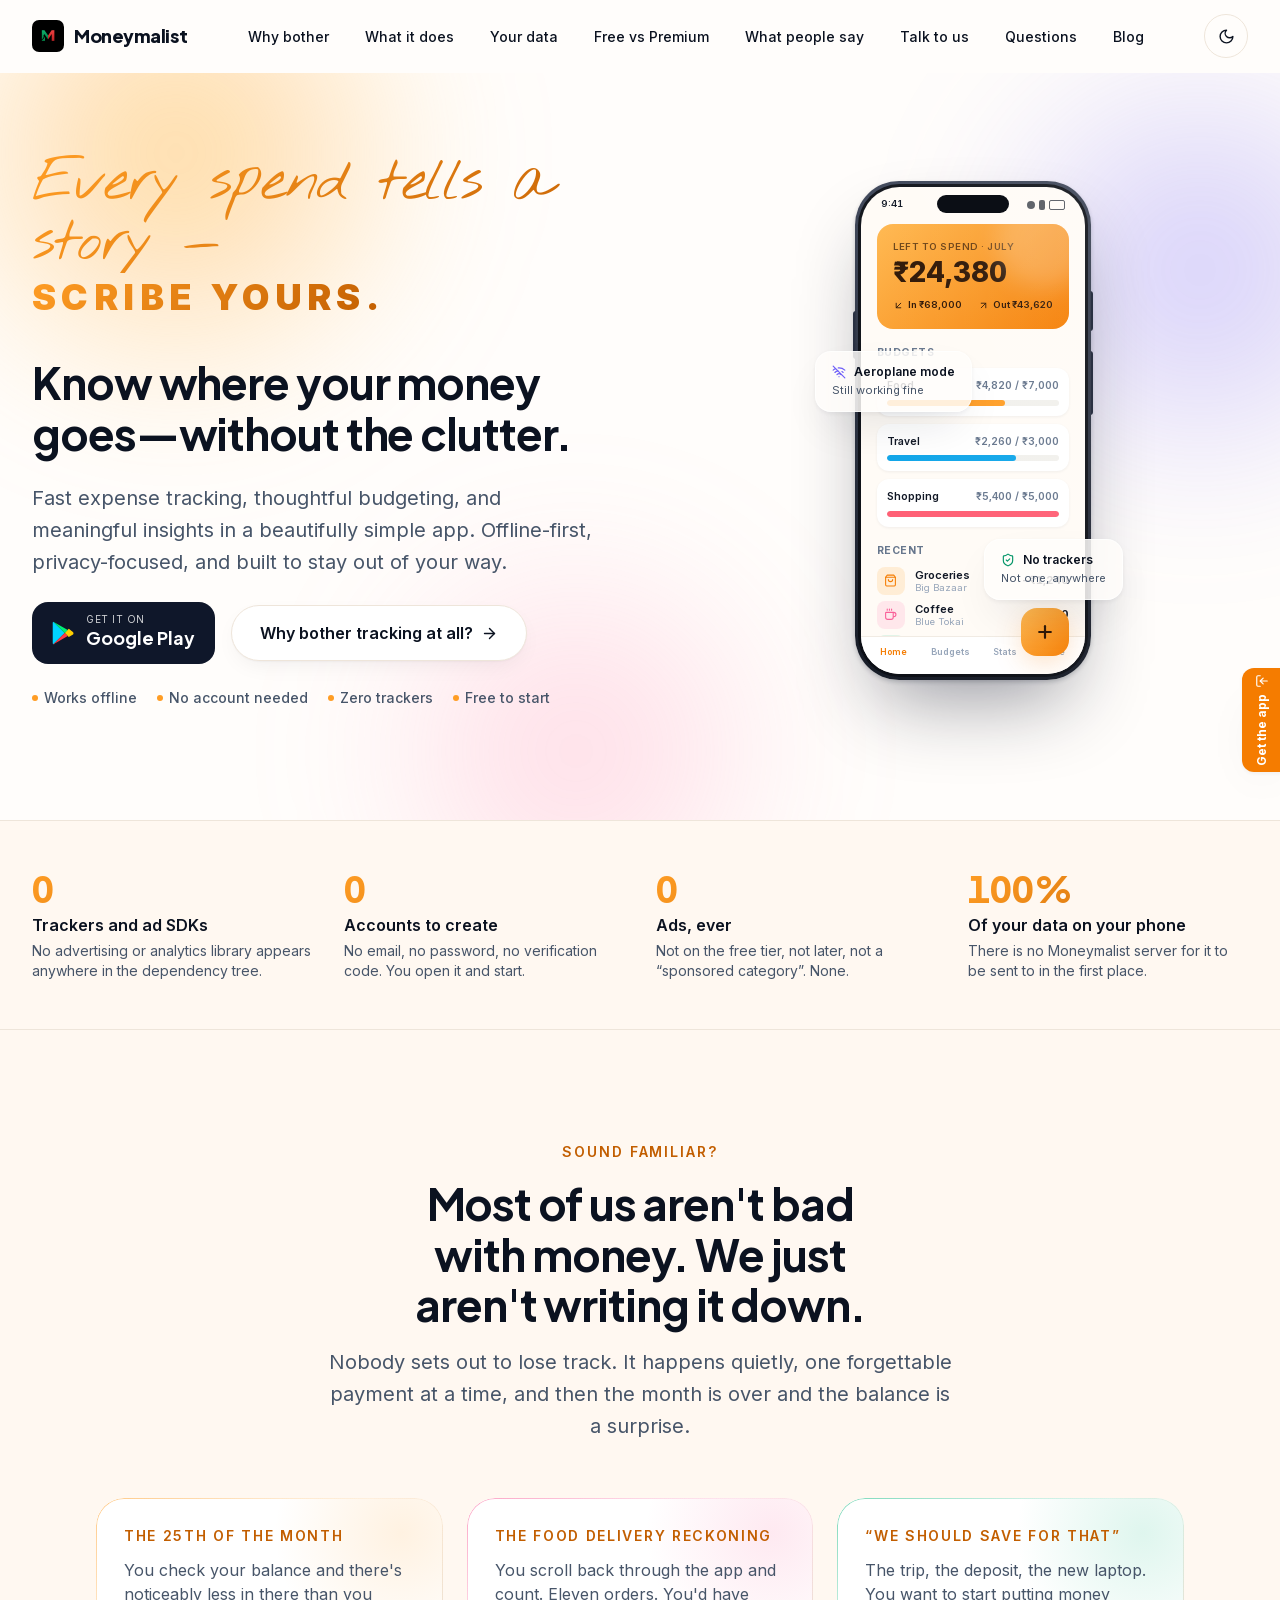
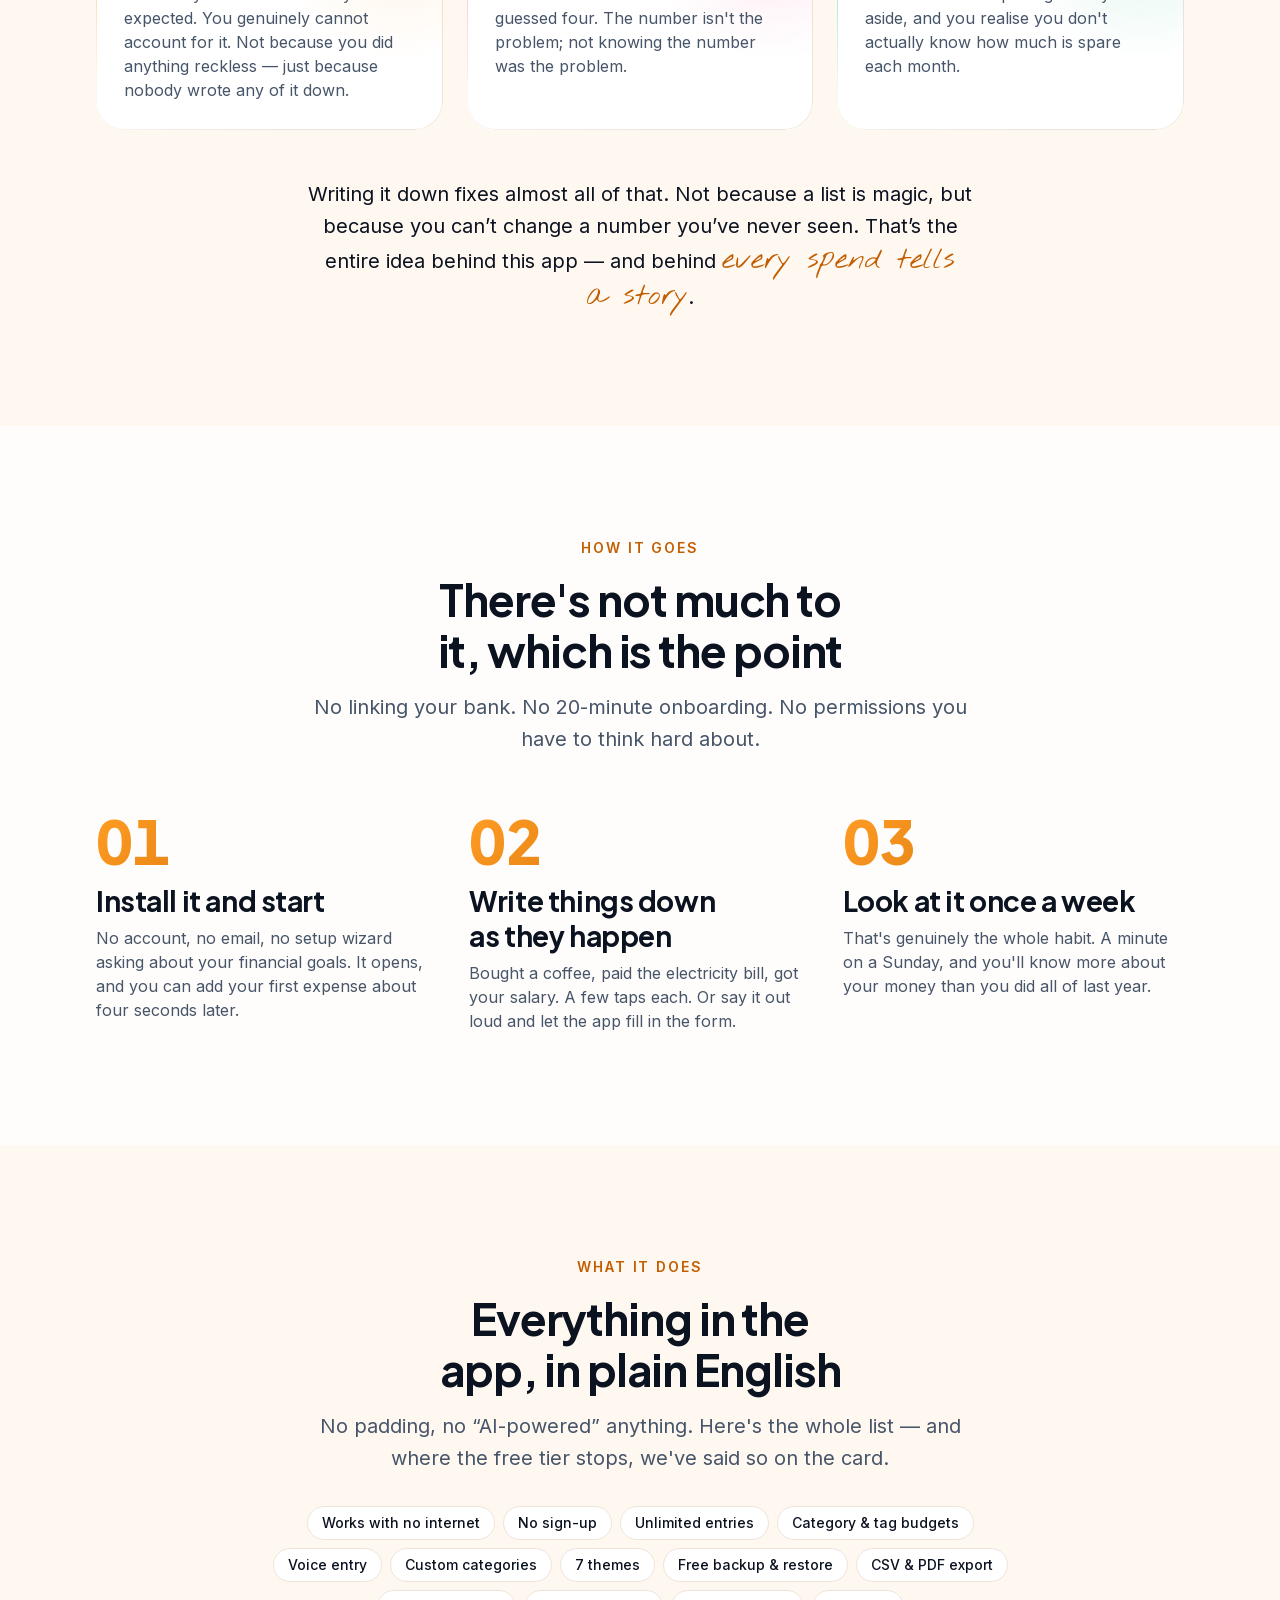
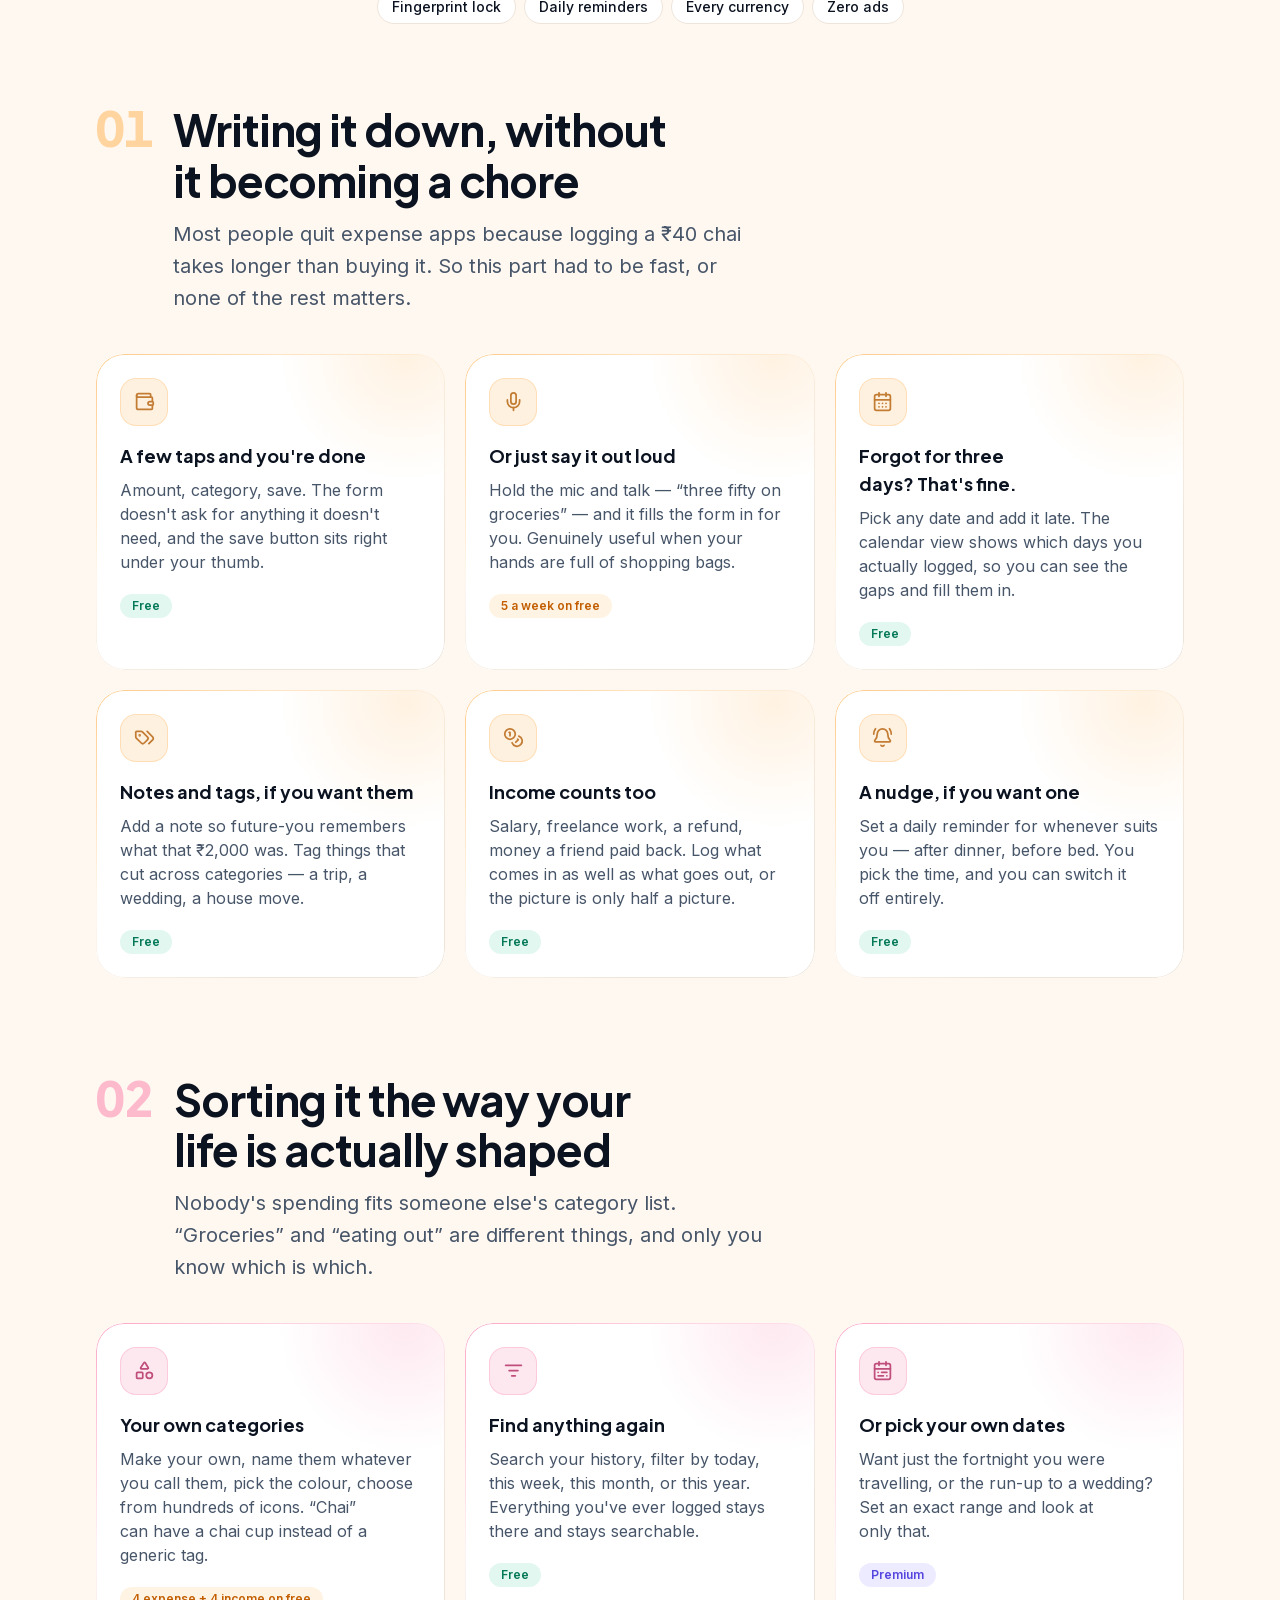
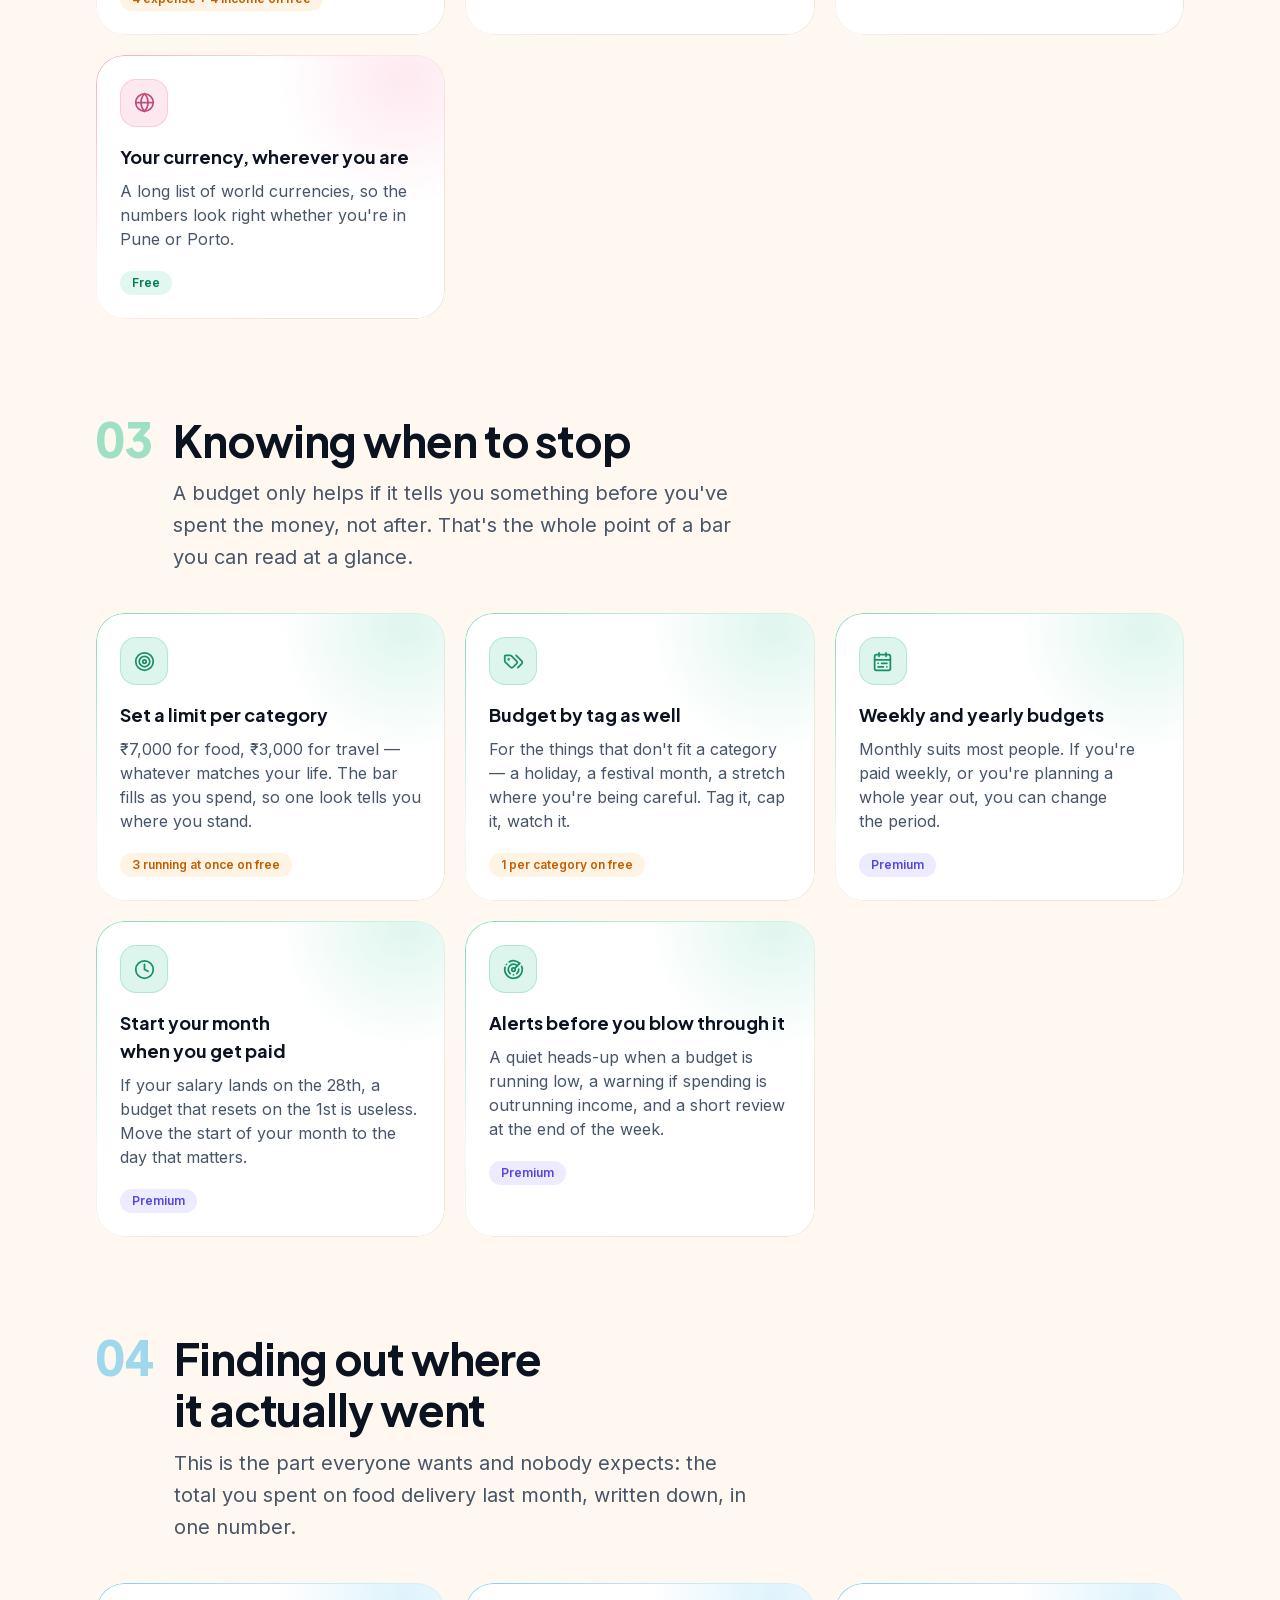
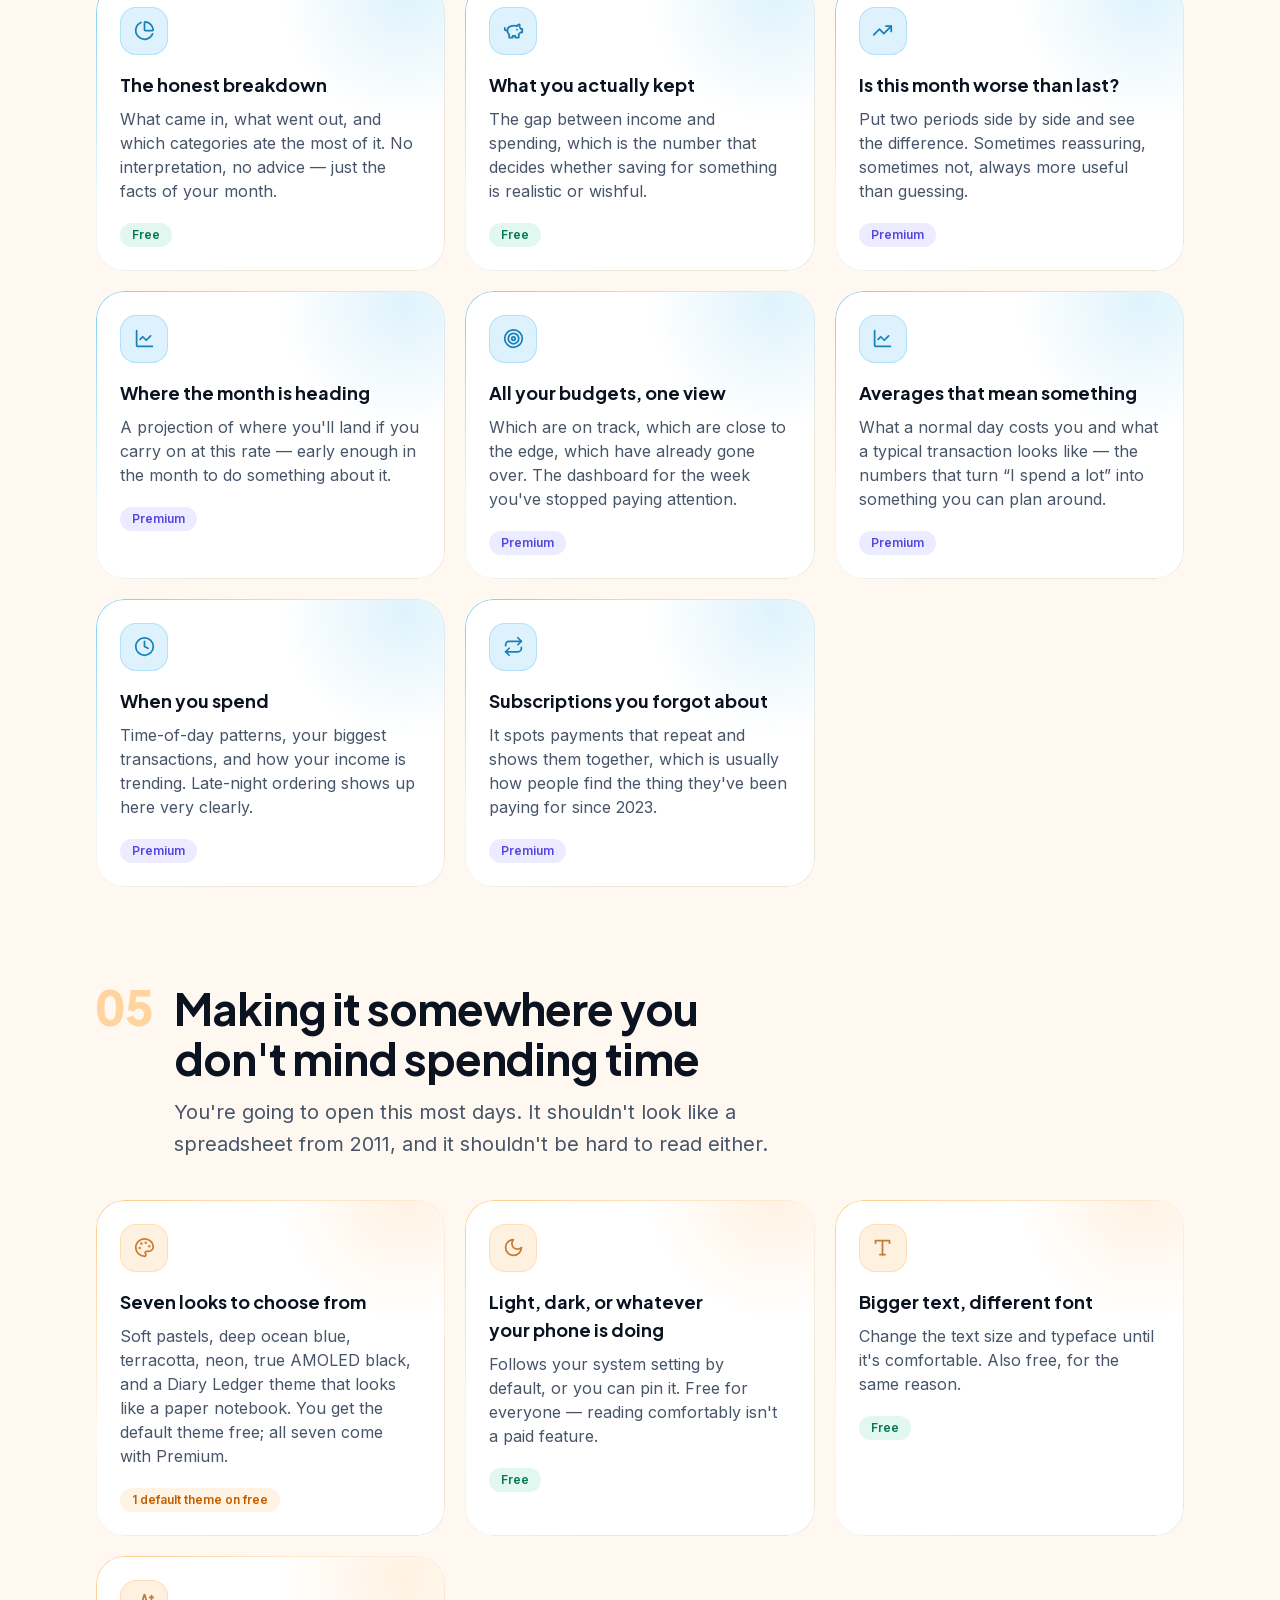
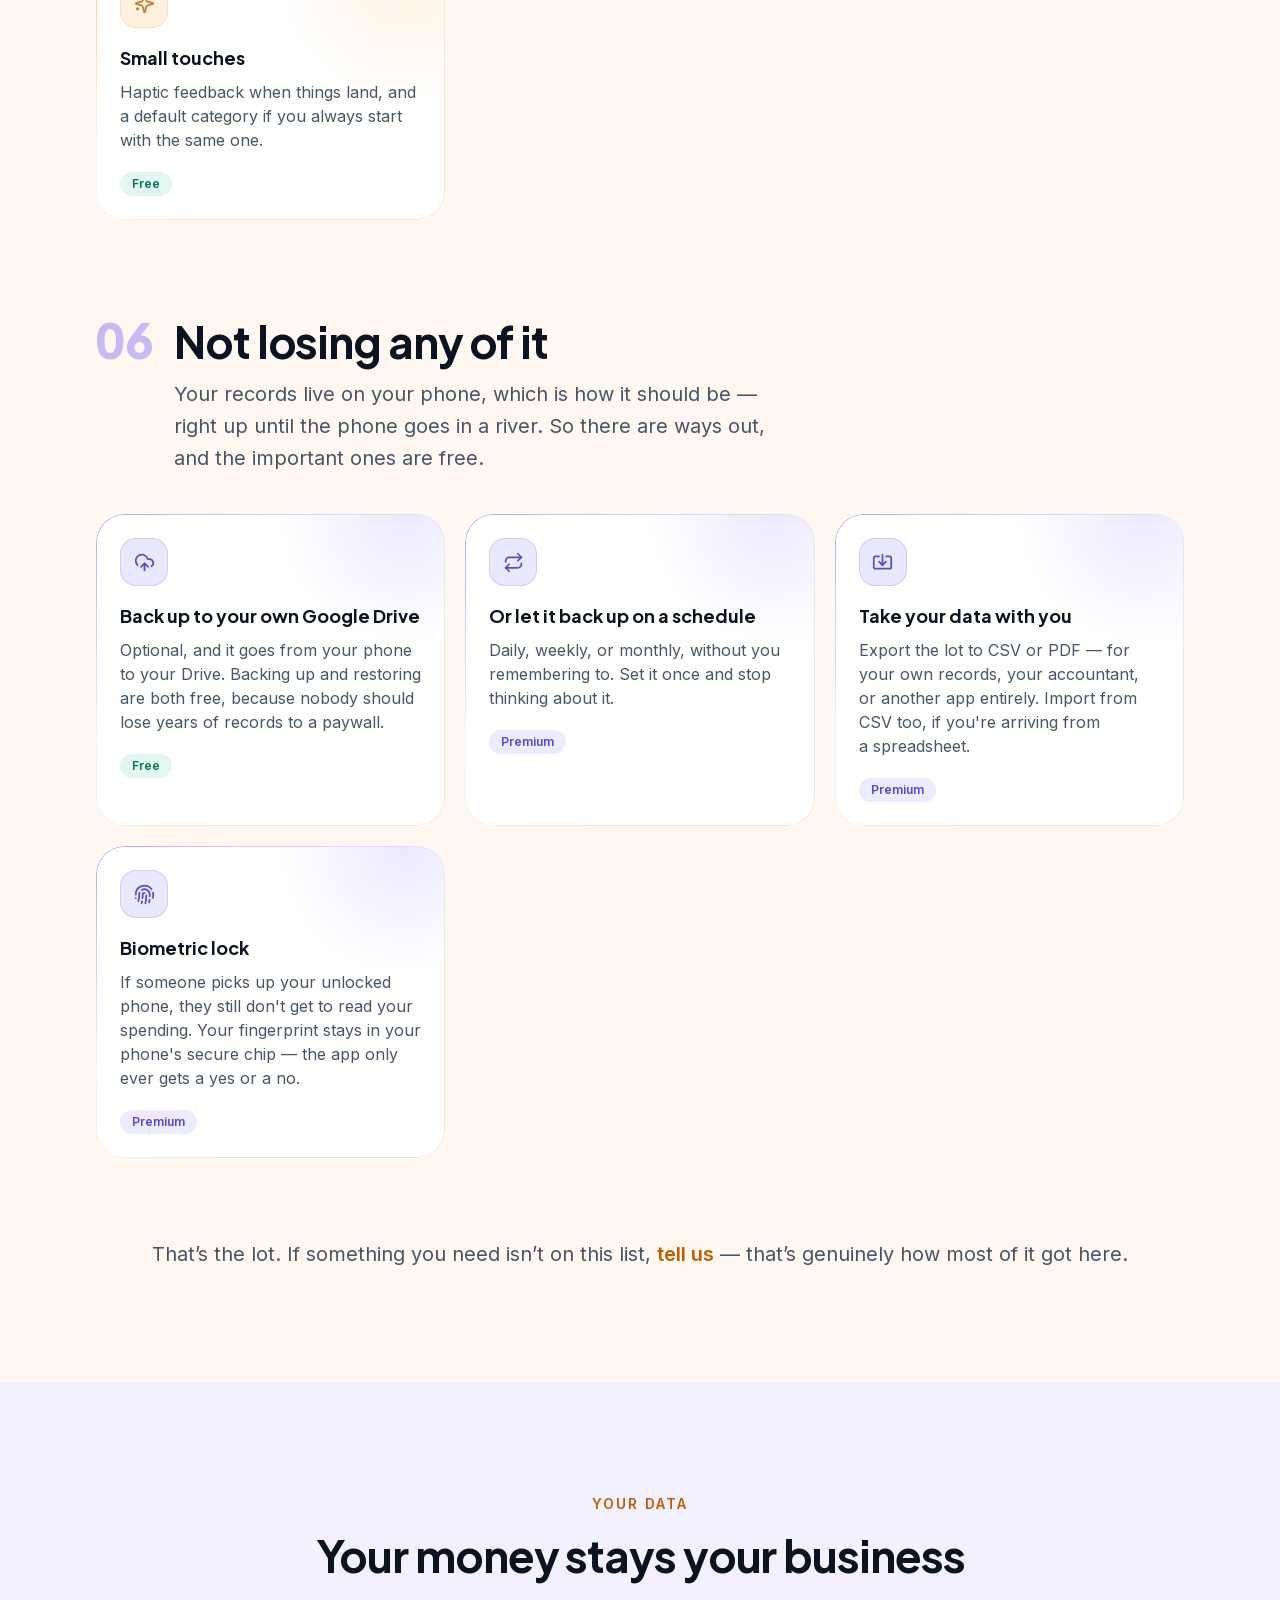
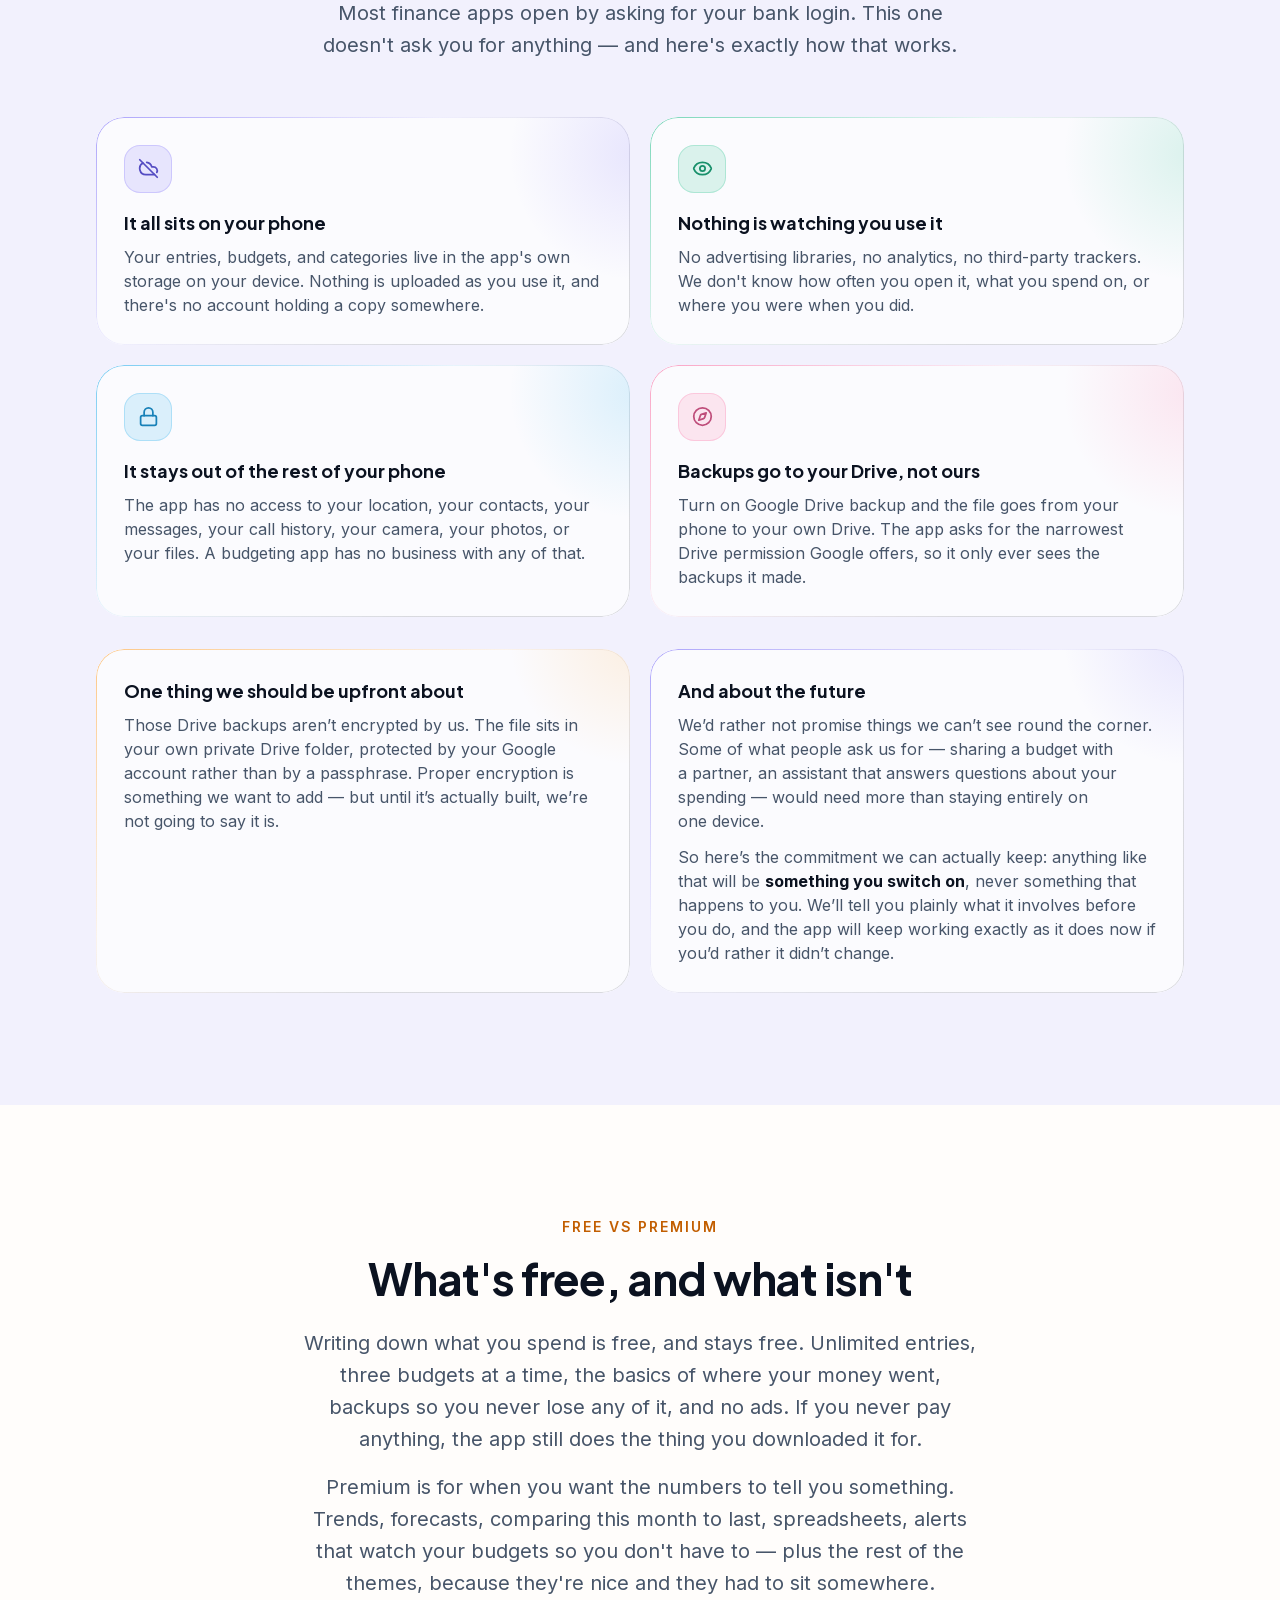
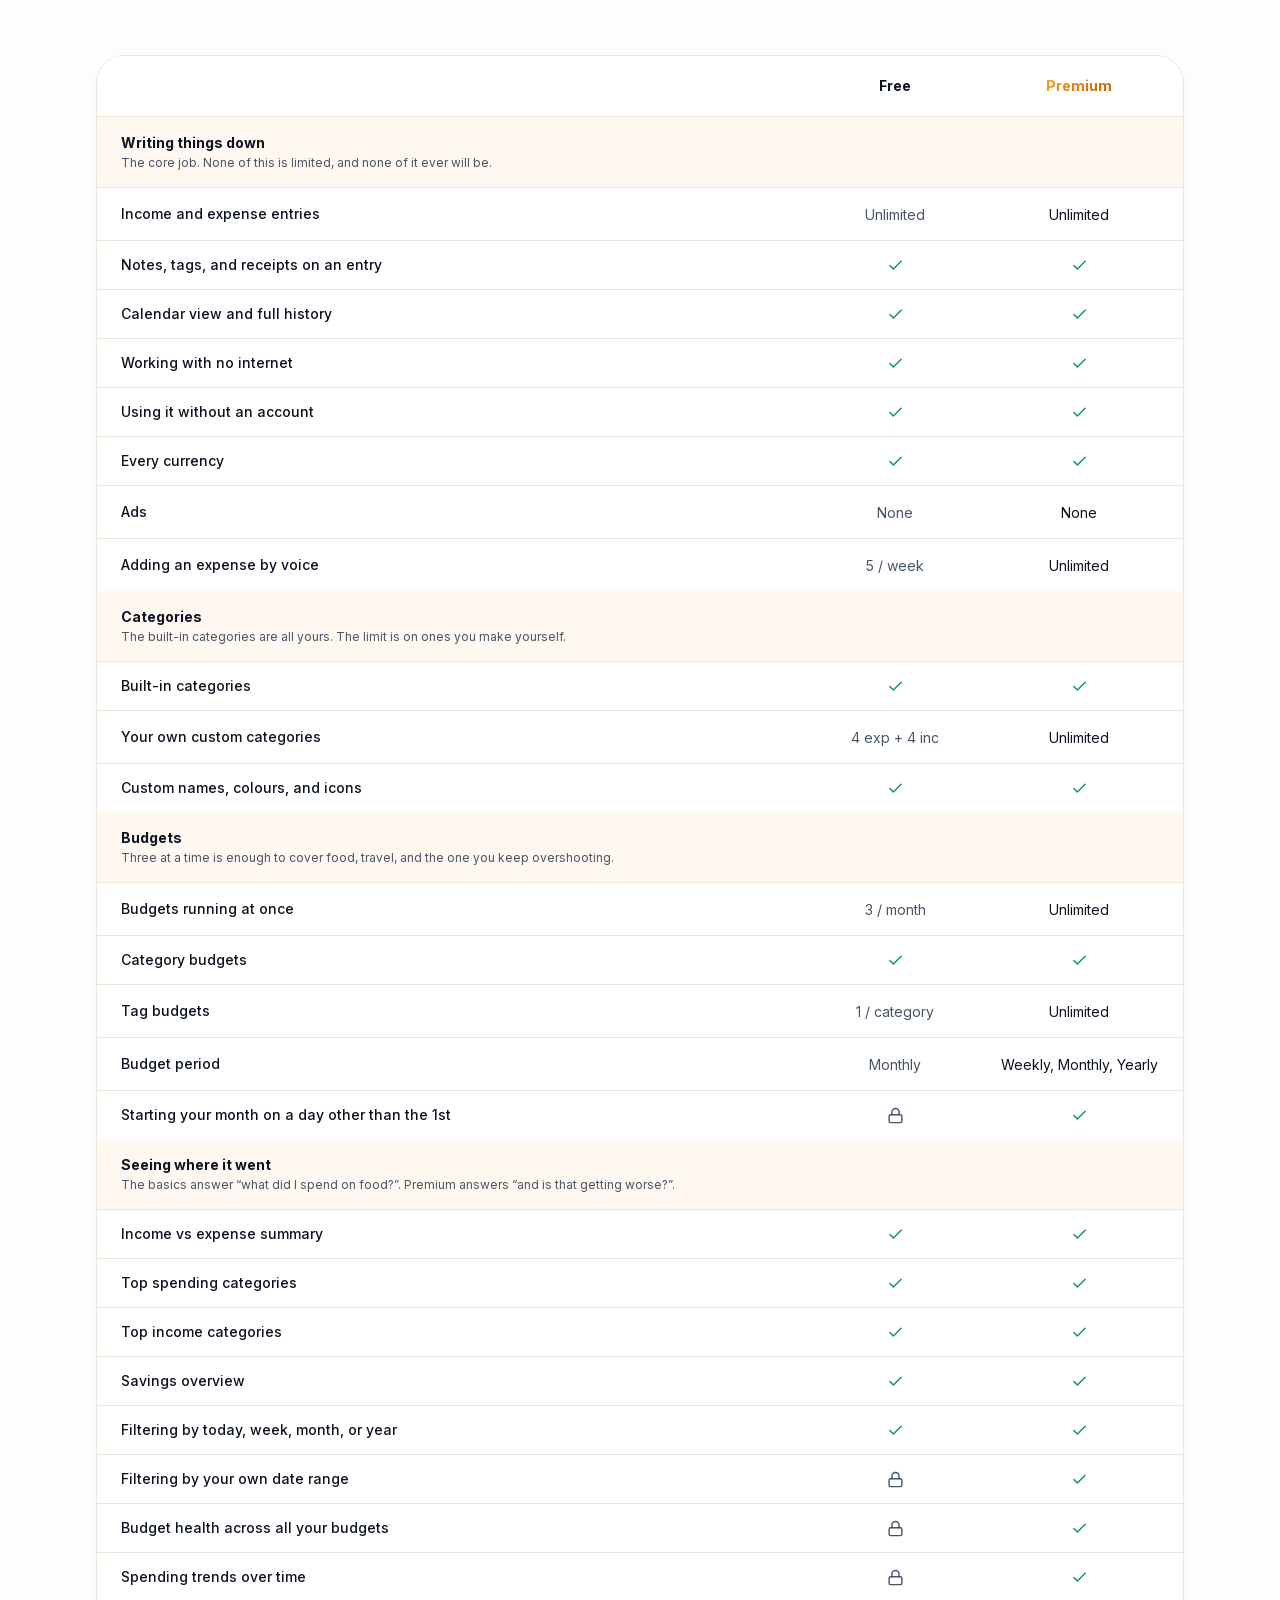
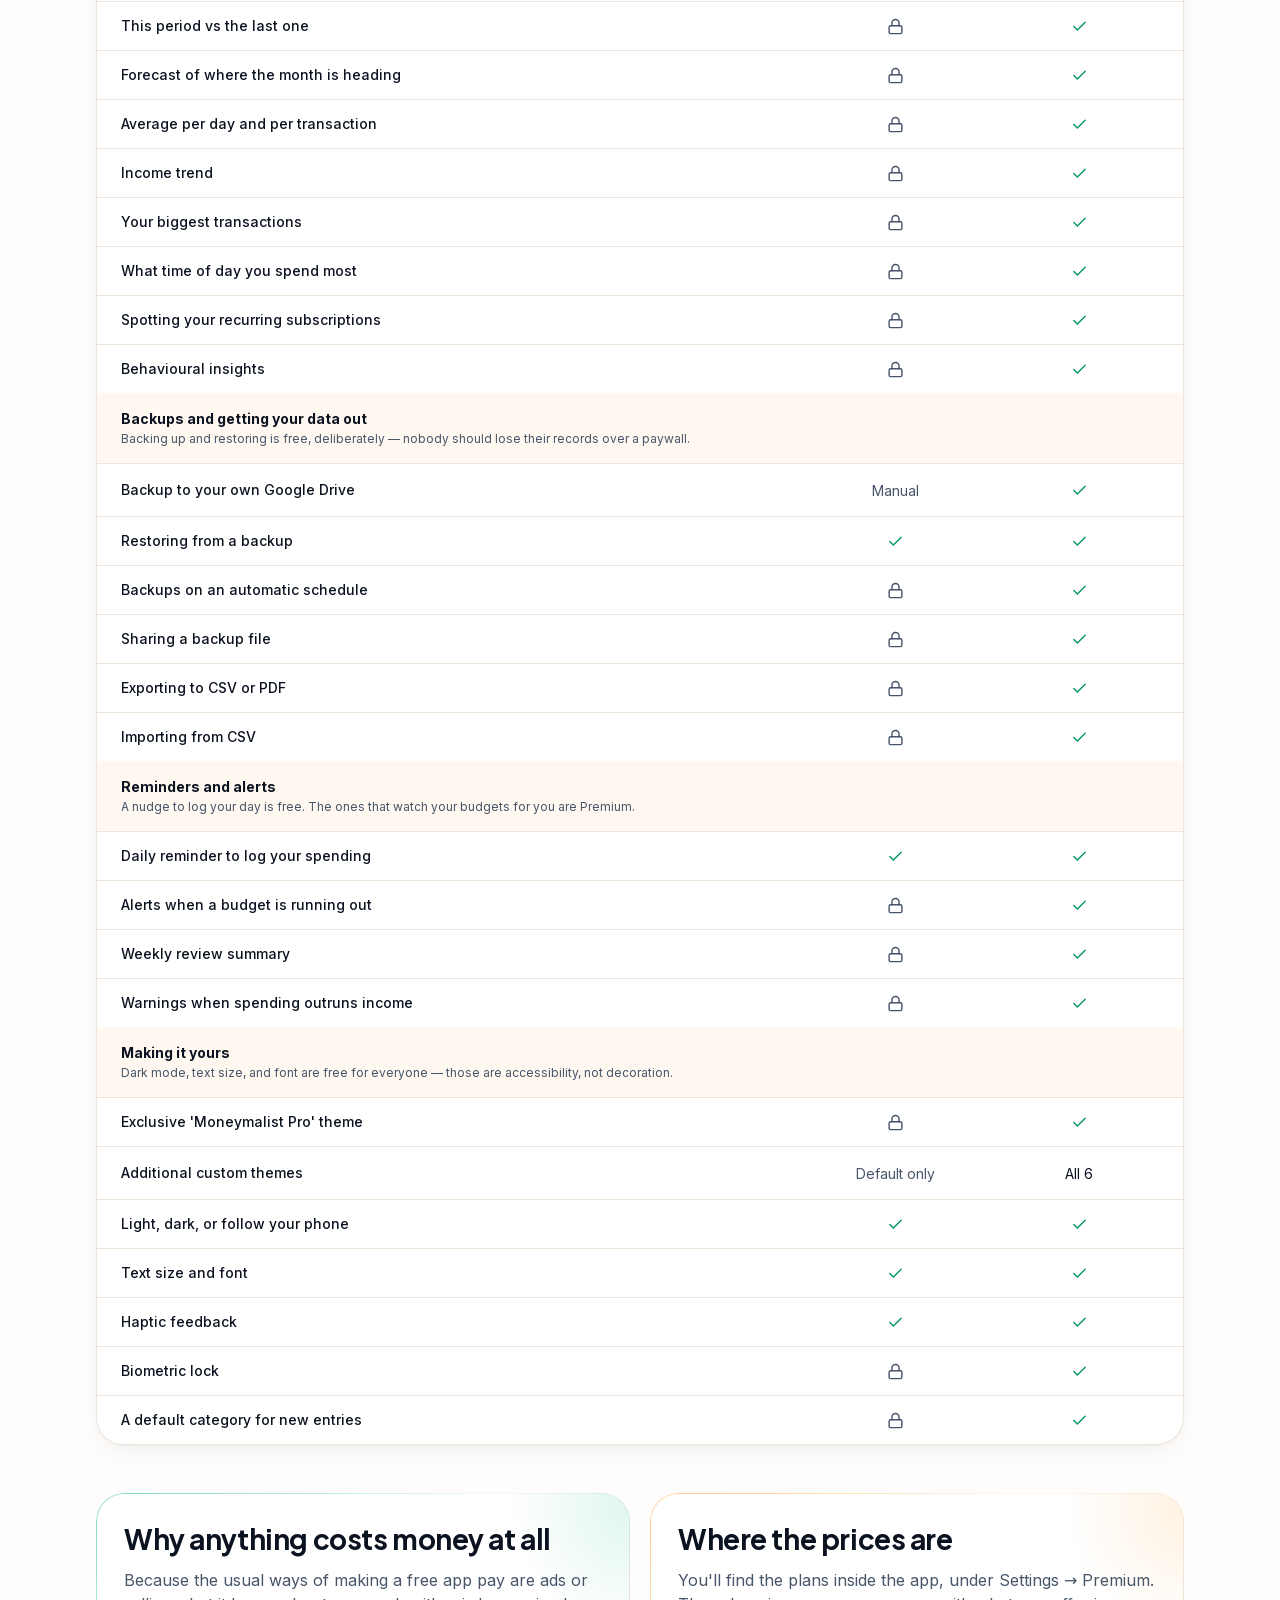
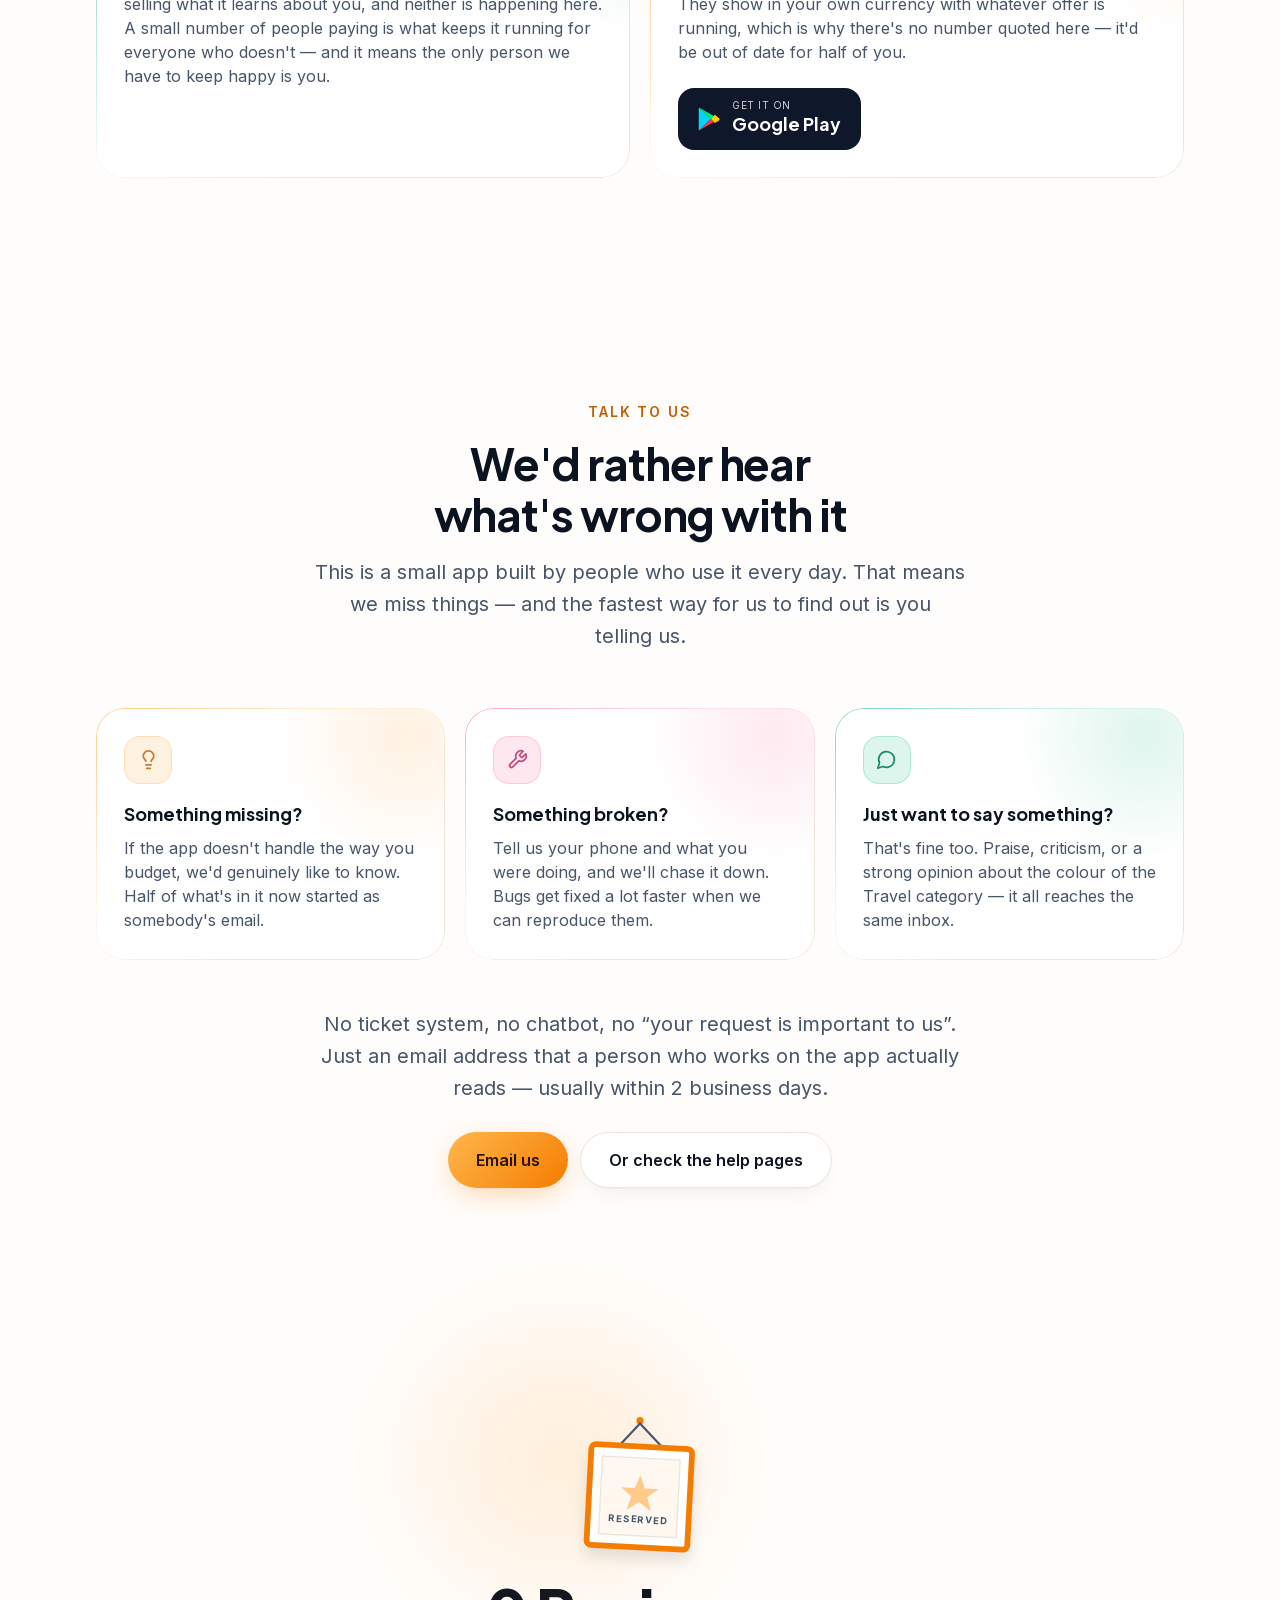
==== commit 344f21d4: "Updates" ====
--- a/index.html
+++ b/index.html
@@ -1 +1 @@
-<!DOCTYPE html><!--iypl6WlBCAn2tpgK__fiY--><html lang="en" class="__variable_154f82 __variable_d0be19 __variable_fb1882"><head><meta charSet="utf-8"/><meta name="viewport" content="width=device-width, initial-scale=1"/><link rel="preload" href="/_next/static/media/3bd9a93c89179028-s.p.woff2" as="font" crossorigin="" type="font/woff2"/><link rel="preload" href="/_next/static/media/636a5ac981f94f8b-s.p.woff2" as="font" crossorigin="" type="font/woff2"/><link rel="preload" href="/_next/static/media/e4af272ccee01ff0-s.p.woff2" as="font" crossorigin="" type="font/woff2"/><link rel="preload" as="image" href="/logo.png"/><link rel="stylesheet" href="/_next/static/css/ce202d3552a6ae30.css" data-precedence="next"/><link rel="preload" as="script" fetchPriority="low" href="/_next/static/chunks/webpack-b23d268d7e7df333.js"/><script src="/_next/static/chunks/ebf0c473-91500a9b869337da.js" async=""></script><script src="/_next/static/chunks/611-5871def533a9bb43.js" async=""></script><script src="/_next/static/chunks/main-app-6f9e6adb62b50940.js" async=""></script><script src="/_next/static/chunks/579-27b3374cb3187cd2.js" async=""></script><script src="/_next/static/chunks/692-af3617498ebc904b.js" async=""></script><script src="/_next/static/chunks/app/layout-8b8d4dfad449c1dc.js" async=""></script><script src="/_next/static/chunks/app/page-5fe41f96076c9ba8.js" async=""></script><link rel="canonical" href="https://moneymalist.com/"/><meta name="next-size-adjust" content=""/><meta name="theme-color" media="(prefers-color-scheme: light)" content="#fffdfb"/><meta name="theme-color" media="(prefers-color-scheme: dark)" content="#0f172a"/><meta name="color-scheme" content="light dark"/><title>Moneymalist — Private, offline expense tracker &amp; budget planner</title><meta name="description" content="Moneymalist is a private, offline-first expense tracker and budget planner for Android. No account, no ads, no trackers — your money data never leaves your phone."/><meta name="application-name" content="Moneymalist"/><link rel="author" href="https://moneymalist.com"/><meta name="author" content="Moneymalist"/><meta name="keywords" content="expense tracker,offline expense tracker,budget planner app,money manager,personal finance app,daily expense tracker,budget app,savings tracker,private finance app,expense tracker without account"/><meta name="creator" content="Moneymalist"/><meta name="publisher" content="Moneymalist"/><meta name="robots" content="index, follow"/><meta name="googlebot" content="index, follow, max-image-preview:large, max-snippet:-1"/><meta name="category" content="finance"/><meta name="google-play-app" content="app-id=com.moneymalist"/><link rel="canonical" href="https://moneymalist.com/"/><meta property="og:title" content="Moneymalist — Every spend tells a story. Scribe yours."/><meta property="og:description" content="Moneymalist is a private, offline-first expense tracker and budget planner for Android. No account, no ads, no trackers — your money data never leaves your phone."/><meta property="og:url" content="https://moneymalist.com/"/><meta property="og:site_name" content="Moneymalist"/><meta property="og:locale" content="en_IN"/><meta property="og:type" content="website"/><meta name="twitter:card" content="summary_large_image"/><meta name="twitter:title" content="Moneymalist — Every spend tells a story. Scribe yours."/><meta name="twitter:description" content="Moneymalist is a private, offline-first expense tracker and budget planner for Android. No account, no ads, no trackers — your money data never leaves your phone."/><link rel="icon" href="/icon.png?9c3c5aa9420adf1f" type="image/png" sizes="512x512"/><link rel="apple-touch-icon" href="/apple-icon.png?6b50628db2db3e1d" type="image/png" sizes="180x180"/><script>(function(){try{var d=document.documentElement;d.classList.add('js');var t=localStorage.getItem('mm-theme');if(t!=='dark'&&t!=='light'){t=window.matchMedia('(prefers-color-scheme: dark)').matches?'dark':'light';}d.setAttribute('data-theme',t);}catch(e){}})();</script><script src="/_next/static/chunks/polyfills-42372ed130431b0a.js" noModule=""></script></head><body><div hidden=""><!--$--><!--/$--></div><a href="#main" class="sr-only focus:not-sr-only focus:fixed focus:left-4 focus:top-4 focus:z-[100] focus:rounded-full focus:bg-ember-700 focus:px-5 focus:py-3 focus:text-sm focus:font-semibold focus:text-white">Skip to content</a><header class="sticky top-0 z-50 transition-all duration-300 border-b border-transparent translate-y-0"><div class="mx-auto w-full px-5 sm:px-8 max-w-7xl"><div class="flex h-16 md:h-18 items-center justify-between gap-4 py-2 md:py-3"><a class="rounded-lg" aria-label="Moneymalist home" href="/"><span class="flex items-center gap-2.5"><img alt="" width="32" height="32" decoding="async" data-nimg="1" class="shrink-0 rounded-[22%] hidden sm:block" style="color:transparent" src="/logo.png"/><span class="font-[family-name:var(--font-display)] text-lg font-extrabold tracking-tight">Moneymalist</span></span></a><nav aria-label="Sections of this page" class="hidden lg:block"><ul class="flex items-center gap-1"><li><a class="rounded-full px-4 py-2 text-sm font-medium transition-colors hover:bg-ember-50 hover:text-ember-800 dark:hover:bg-night-elevated dark:hover:text-ember-300" href="/#why">Why bother</a></li><li><a class="rounded-full px-4 py-2 text-sm font-medium transition-colors hover:bg-ember-50 hover:text-ember-800 dark:hover:bg-night-elevated dark:hover:text-ember-300" href="/#features">What it does</a></li><li><a class="rounded-full px-4 py-2 text-sm font-medium transition-colors hover:bg-ember-50 hover:text-ember-800 dark:hover:bg-night-elevated dark:hover:text-ember-300" href="/#privacy">Your data</a></li><li><a class="rounded-full px-4 py-2 text-sm font-medium transition-colors hover:bg-ember-50 hover:text-ember-800 dark:hover:bg-night-elevated dark:hover:text-ember-300" href="/#premium">Free vs Premium</a></li><li><a class="rounded-full px-4 py-2 text-sm font-medium transition-colors hover:bg-ember-50 hover:text-ember-800 dark:hover:bg-night-elevated dark:hover:text-ember-300" href="/#reviews">What people say</a></li><li><a class="rounded-full px-4 py-2 text-sm font-medium transition-colors hover:bg-ember-50 hover:text-ember-800 dark:hover:bg-night-elevated dark:hover:text-ember-300" href="/#feedback">Talk to us</a></li><li><a class="rounded-full px-4 py-2 text-sm font-medium transition-colors hover:bg-ember-50 hover:text-ember-800 dark:hover:bg-night-elevated dark:hover:text-ember-300" href="/#faq">Questions</a></li><li><a class="rounded-full px-4 py-2 text-sm font-medium transition-colors hover:bg-ember-50 hover:text-ember-800 dark:hover:bg-night-elevated dark:hover:text-ember-300" href="/blog/">Blog</a></li></ul></nav><div class="flex items-center gap-2"><button type="button" aria-label="Switch to dark theme" class="grid h-10 w-10 md:h-11 md:w-11 place-items-center rounded-full border border-[var(--hairline)] transition-colors hover:bg-ember-50 dark:hover:bg-night-elevated"><svg xmlns="http://www.w3.org/2000/svg" width="17" height="17" viewBox="0 0 24 24" fill="none" stroke="currentColor" stroke-width="2" stroke-linecap="round" stroke-linejoin="round" class="lucide lucide-moon" aria-hidden="true"><path d="M12 3a6 6 0 0 0 9 9 9 9 0 1 1-9-9Z"></path></svg></button><button type="button" aria-expanded="false" aria-controls="mobile-nav" aria-label="Open menu" class="grid h-10 w-10 md:h-11 md:w-11 place-items-center rounded-full border border-[var(--hairline)] lg:hidden"><svg xmlns="http://www.w3.org/2000/svg" width="18" height="18" viewBox="0 0 24 24" fill="none" stroke="currentColor" stroke-width="2" stroke-linecap="round" stroke-linejoin="round" class="lucide lucide-menu" aria-hidden="true"><line x1="4" x2="20" y1="12" y2="12"></line><line x1="4" x2="20" y1="6" y2="6"></line><line x1="4" x2="20" y1="18" y2="18"></line></svg></button></div></div></div></header><div class="fixed right-0 bottom-32 z-40 translate-x-[2px]"><a class="flex items-center gap-1.5 rounded-l-xl bg-ember-600 py-3 px-1.5 text-xs font-bold text-white shadow-lift transition-transform hover:-translate-x-1 hover:bg-ember-500" style="writing-mode:vertical-rl;text-orientation:mixed" target="_blank" rel="noopener noreferrer" href="https://play.google.com/store/apps/details?id=com.moneymalist&amp;referrer=utm_source%3Dmoneymalist.com%26utm_medium%3Dwebsite%26utm_campaign%3Dfloating_cta"><span class="rotate-180 flex items-center gap-1.5"><span>Get the app</span><svg xmlns="http://www.w3.org/2000/svg" width="14" height="14" viewBox="0 0 24 24" fill="none" stroke="currentColor" stroke-width="2" stroke-linecap="round" stroke-linejoin="round" class="lucide lucide-download -rotate-90"><path d="M21 15v4a2 2 0 0 1-2 2H5a2 2 0 0 1-2-2v-4"></path><polyline points="7 10 12 15 17 10"></polyline><line x1="12" x2="12" y1="15" y2="3"></line></svg></span></a></div><button aria-label="Scroll to top" class="fixed bottom-6 right-6 z-40 flex h-12 w-12 items-center justify-center rounded-full bg-[var(--card)] text-[var(--fg)] shadow-lift border border-[var(--hairline)] transition-all duration-300 hover:-translate-y-1 hover:bg-[var(--bg-soft)] focus:outline-none focus:ring-2 focus:ring-ember-500 translate-y-10 opacity-0 pointer-events-none"><svg xmlns="http://www.w3.org/2000/svg" width="22" height="22" viewBox="0 0 24 24" fill="none" stroke="currentColor" stroke-width="2.5" stroke-linecap="round" stroke-linejoin="round" class="lucide lucide-arrow-up"><path d="m5 12 7-7 7 7"></path><path d="M12 19V5"></path></svg></button><main id="main"><script type="application/ld+json">{"@context":"https://schema.org","@graph":[{"@type":"Organization","@id":"https://moneymalist.com/#organization","name":"Moneymalist","url":"https://moneymalist.com","logo":"https://moneymalist.com/logo.png","email":"moneymalist.app@gmail.com"},{"@type":"WebSite","@id":"https://moneymalist.com/#website","url":"https://moneymalist.com","name":"Moneymalist","description":"Moneymalist is a private, offline-first expense tracker and budget planner for Android. No account, no ads, no trackers — your money data never leaves your phone.","publisher":{"@id":"https://moneymalist.com/#organization"},"inLanguage":"en"},{"@type":"SoftwareApplication","@id":"https://moneymalist.com/#app","name":"Moneymalist","applicationCategory":"FinanceApplication","operatingSystem":"Android 7.0+","softwareVersion":"1.1.0","url":"https://play.google.com/store/apps/details?id=com.moneymalist","installUrl":"https://play.google.com/store/apps/details?id=com.moneymalist","description":"Moneymalist is a private, offline-first expense tracker and budget planner for Android. No account, no ads, no trackers — your money data never leaves your phone.","publisher":{"@id":"https://moneymalist.com/#organization"},"offers":{"@type":"Offer","price":"0","priceCurrency":"INR","description":"Free to download, with an optional Premium upgrade available in the app."}},{"@type":"FAQPage","@id":"https://moneymalist.com/#faq","mainEntity":[{"@type":"Question","name":"Is it actually free, or free-until-it-isn't?","acceptedAnswer":{"@type":"Answer","text":"Actually free. You can track every expense, set budgets, use all eight themes, and never pay anything. There's no trial clock and no point where it locks you out of your own data. There's a Premium tier for deeper analytics, exports, and automatic backups. Ignoring it costs you nothing."}},{"@type":"Question","name":"Do I have to make an account?","acceptedAnswer":{"@type":"Answer","text":"No. You open the app and start. There's no email, no password, no verification code, nothing to forget. It isn't just a convenience thing — the app is built to work entirely on your device, so there's nothing an account would be for."}},{"@type":"Question","name":"Where does my data actually live?","acceptedAnswer":{"@type":"Answer","text":"On your phone, in the app's own storage. As things work today, your entries aren't uploaded anywhere and we hold no copy of them. The one exception is if you switch on Google Drive backup yourself — and then the file goes to your Drive, not ours."}},{"@type":"Question","name":"So how do you make money off me?","acceptedAnswer":{"@type":"Answer","text":"We don't. There are no ads, no analytics SDKs, and no third-party trackers anywhere in the app. It also has no access to your location, contacts, messages, camera, or files. Some people pay for Premium. That's the entire business, and we'd like to keep it that way — it means the only person we have to keep happy is you."}},{"@type":"Question","name":"Will it always work this way?","acceptedAnswer":{"@type":"Answer","text":"The offline, no-account setup is how the app works today and how it will keep working. But we'd rather not promise things we can't see round the corner. People ask us for features — sharing a budget with a partner, an assistant that answers questions about your spending — that would need more than one device holding everything. If we ever build something like that, it'll be a thing you switch on, we'll explain plainly what it involves first, and the app will carry on working exactly as it does now if you'd rather it didn't change."}},{"@type":"Question","name":"What happens if I lose my phone?","acceptedAnswer":{"@type":"Answer","text":"This is the honest trade-off of keeping everything local: if the phone is gone and you had no backup, the data is gone too. So set up a backup. You can export to CSV or PDF whenever you like, or connect your own Google Drive and let it save copies for you. Takes a minute, saves a lot of regret."}},{"@type":"Question","name":"Are the Drive backups encrypted?","acceptedAnswer":{"@type":"Answer","text":"No, and we'd rather tell you than let you assume. The backup is a plain file sitting in your own private Google Drive folder, protected by your Google account rather than by us. Real passphrase encryption is something we want to add. Until it's actually built, we're not going to claim it."}},{"@type":"Question","name":"Can other people on my phone see my spending?","acceptedAnswer":{"@type":"Answer","text":"Only if you let them. You can turn on a fingerprint or face lock, and then the app won't open without you. Your fingerprint stays in your phone's secure chip. The app just asks Android whether it's you and gets back a yes or a no."}},{"@type":"Question","name":"Will it work on the metro, on a flight, in a basement?","acceptedAnswer":{"@type":"Answer","text":"Yes. There's no loading spinner waiting on a connection, because nothing about the app needs one. Aeroplane mode changes nothing."}},{"@type":"Question","name":"Is there an iPhone version?","acceptedAnswer":{"@type":"Answer","text":"Not yet — Moneymalist is Android-only today. We'd rather say that plainly than leave you searching the App Store for it."}},{"@type":"Question","name":"What exactly is free?","acceptedAnswer":{"@type":"Answer","text":"Unlimited entries, three budgets running at a time, four custom categories of each kind, the basics of where your money went, backing up and restoring, daily reminders, and no ads. Premium adds the deeper analytics, exports, alerts that watch your budgets, unlimited budgets and categories, and the rest of the themes. There's a full breakdown further up this page — we've listed the exact limits rather than being vague about them."}},{"@type":"Question","name":"If I stop paying for Premium, do I lose everything?","acceptedAnswer":{"@type":"Answer","text":"No. Every expense, budget, and category you've created stays exactly where it is, and you can keep using the app. You just go back to the free limits for the Premium-only bits until you upgrade again. Nothing is ever deleted."}},{"@type":"Question","name":"Can I get my data out if I want to leave?","acceptedAnswer":{"@type":"Answer","text":"Yes, and we think you should be able to. Export the lot to CSV or PDF and take it wherever you like. It's your money and your record of it."}},{"@type":"Question","name":"Who's building this?","acceptedAnswer":{"@type":"Answer","text":"A very small team who got tired of finance apps that wanted a bank login before they'd show a pie chart. There's an email address on this site and a real person reads it."}}]}]}</script><section class="relative overflow-hidden pb-20 pt-14 sm:pb-28 sm:pt-20"><div aria-hidden="true" class="pointer-events-none absolute inset-0 -z-10 overflow-hidden"><span class="absolute -left-[10%] -top-[30%] h-[38rem] w-[38rem] rounded-full bg-[radial-gradient(circle,rgba(255,183,77,0.55),transparent_65%)] blur-3xl [animation:mm-drift_28s_ease-in-out_infinite]"></span><span class="absolute -right-[15%] top-[-10%] h-[34rem] w-[34rem] rounded-full bg-[radial-gradient(circle,rgba(109,94,248,0.32),transparent_65%)] blur-3xl [animation:mm-drift_34s_ease-in-out_infinite_reverse]"></span><span class="absolute bottom-[-25%] left-[25%] h-[32rem] w-[32rem] rounded-full bg-[radial-gradient(circle,rgba(255,123,172,0.28),transparent_65%)] blur-3xl [animation:mm-drift_40s_ease-in-out_infinite]"></span></div><div class="mx-auto w-full px-5 sm:px-8 max-w-7xl"><div class="grid items-center gap-14 lg:grid-cols-[1.05fr_0.95fr]"><div class="flex flex-col items-start gap-6"><div class="flex flex-wrap items-baseline gap-x-3 gap-y-1"><span class="font-handwriting text-4xl tracking-tight text-gradient-ember md:text-5xl lg:text-6xl">Every spend tells a story —</span><span class="font-sans text-2xl font-black uppercase tracking-[0.15em] text-gradient-ember md:text-4xl">SCRIBE YOURS.</span></div><h1 class="mt-4 text-h2 text-balance font-bold text-[var(--fg)]">Know where your money goes—without the clutter.</h1><p class="max-w-xl text-lead text-[var(--fg-muted)]">Fast expense tracking, thoughtful budgeting, and meaningful insights in a beautifully simple app. Offline-first, privacy-focused, and built to stay out of your way.</p><div class="flex flex-col gap-4 sm:flex-row sm:items-center"><a href="https://play.google.com/store/apps/details?id=com.moneymalist&amp;referrer=utm_source%3Dmoneymalist.com%26utm_medium%3Dwebsite%26utm_campaign%3Dhero" target="_blank" rel="noopener noreferrer" aria-label="Get Moneymalist on Google Play (opens the Play Store in a new tab)" class="inline-flex w-fit items-center gap-3 rounded-2xl bg-night px-5 py-3 text-white transition-transform duration-200 hover:-translate-y-0.5 motion-reduce:hover:translate-y-0 dark:bg-white dark:text-night "><svg viewBox="0 0 24 26" width="22" height="24" aria-hidden="true" class="shrink-0"><path d="M1.4 0.6A1.9 1.9 0 0 0 .8 2v22a1.9 1.9 0 0 0 .6 1.4L13.9 13Z" fill="#00D4FF"></path><path d="m18.3 8.4-3.3 3.3-1.1 1.3 4.4 4.4 4.2-2.4c1.3-.7 1.3-2.8 0-3.5Z" fill="#FFCE00"></path><path d="m1.4 25.4 12.5-12.4 3.3 3.3-14.2 8.1a1.8 1.8 0 0 1-1.6 1Z" fill="#FF3A44"></path><path d="M1.4.6 17.2 9.6l-3.3 3.4Z" fill="#00F076"></path></svg><span class="flex flex-col leading-none"><span class="text-[0.625rem] uppercase tracking-wider opacity-80">Get it on</span><span class="font-[family-name:var(--font-display)] text-lg font-bold">Google Play</span></span></a><a href="#why" class="inline-flex items-center justify-center gap-2 rounded-full font-semibold transition-[transform,filter,background-color,border-color] duration-200 will-change-transform hover:-translate-y-0.5 active:translate-y-0 motion-reduce:hover:translate-y-0 bg-[var(--card)] text-[var(--fg)] border border-[var(--hairline)] shadow-soft hover:border-ember-300 h-14 px-7 text-base">Why bother tracking at all?<svg xmlns="http://www.w3.org/2000/svg" width="17" height="17" viewBox="0 0 24 24" fill="none" stroke="currentColor" stroke-width="2" stroke-linecap="round" stroke-linejoin="round" class="lucide lucide-arrow-right" aria-hidden="true"><path d="M5 12h14"></path><path d="m12 5 7 7-7 7"></path></svg></a></div><ul class="flex flex-wrap gap-x-5 gap-y-2 text-sm font-medium text-[var(--fg-muted)]"><li class="flex items-center gap-1.5"><span aria-hidden="true" class="h-1.5 w-1.5 rounded-full bg-ember-500"></span>Works offline</li><li class="flex items-center gap-1.5"><span aria-hidden="true" class="h-1.5 w-1.5 rounded-full bg-ember-500"></span>No account needed</li><li class="flex items-center gap-1.5"><span aria-hidden="true" class="h-1.5 w-1.5 rounded-full bg-ember-500"></span>Zero trackers</li><li class="flex items-center gap-1.5"><span aria-hidden="true" class="h-1.5 w-1.5 rounded-full bg-ember-500"></span>Free to start</li></ul></div><div class="relative mx-auto flex w-full max-w-md justify-center lg:max-w-none"><div class="relative"><div role="img" aria-label="The Moneymalist home screen, showing the monthly balance, three budget bars, and a list of recent transactions." class="relative aspect-[9/19] w-full max-w-[19rem] select-none rounded-[2.75rem] bg-gradient-to-b from-[#3b4356] to-[#161b26] p-[3px] shadow-[0_2px_4px_rgba(15,23,42,0.2),0_40px_80px_-24px_rgba(15,23,42,0.45)]"><div class="relative h-full w-full overflow-hidden rounded-[2.6rem] bg-[#0b0e15] p-[3px]"><div class="relative h-full w-full overflow-hidden rounded-[2.4rem]"><div class="absolute left-1/2 top-2 z-20 h-[1.1rem] w-[4.5rem] -translate-x-1/2 rounded-full bg-[#0b0e15]"></div><div class="flex h-full flex-col bg-[#FFFBF6] text-[#0B1220]"><div class="flex items-center justify-between px-5 pb-1 pt-2.5 text-[0.6rem] font-semibold"><span data-numeric="true">9:41</span><span class="flex items-center gap-1"><span class="h-2 w-2 rounded-full bg-current opacity-70"></span><span class="h-2.5 w-1.5 rounded-[2px] bg-current opacity-70"></span><span class="h-2.5 w-4 rounded-[2px] border border-current opacity-70"></span></span></div><div class="flex-1 overflow-hidden px-4"><div class="gradient-ember relative mt-2 overflow-hidden rounded-2xl p-4 text-[#2A1200]"><p class="text-[0.6rem] font-semibold uppercase tracking-wider opacity-70">Left to spend · July</p><p data-numeric="true" class="mt-1 text-[1.75rem] font-extrabold leading-none">₹24,380</p><div class="mt-3 flex gap-4 text-[0.6rem] font-semibold"><span class="flex items-center gap-1"><svg xmlns="http://www.w3.org/2000/svg" width="11" height="11" viewBox="0 0 24 24" fill="none" stroke="currentColor" stroke-width="2" stroke-linecap="round" stroke-linejoin="round" class="lucide lucide-arrow-down-left" aria-hidden="true"><path d="M17 7 7 17"></path><path d="M17 17H7V7"></path></svg> In ₹68,000</span><span class="flex items-center gap-1"><svg xmlns="http://www.w3.org/2000/svg" width="11" height="11" viewBox="0 0 24 24" fill="none" stroke="currentColor" stroke-width="2" stroke-linecap="round" stroke-linejoin="round" class="lucide lucide-arrow-up-right" aria-hidden="true"><path d="M7 7h10v10"></path><path d="M7 17 17 7"></path></svg> Out ₹43,620</span></div><span aria-hidden="true" class="absolute -right-6 -top-8 h-24 w-24 rounded-full bg-white/20 blur-md"></span></div><p class="mb-2 mt-4 text-[0.65rem] font-bold uppercase tracking-wider text-[#64748B]">Budgets</p><div class="flex flex-col gap-2"><div class="rounded-xl bg-white p-2.5 shadow-[0_1px_3px_rgba(15,23,42,0.06)]"><div class="flex items-baseline justify-between text-[0.65rem] font-semibold"><span>Food</span><span data-numeric="true" class="text-[#64748B]">₹<!-- -->4,820<!-- --> / ₹<!-- -->7,000</span></div><div class="mt-1.5 h-1.5 overflow-hidden rounded-full bg-[#F1F0EC]"><div class="h-full rounded-full bg-ember-500" style="width:69%"></div></div></div><div class="rounded-xl bg-white p-2.5 shadow-[0_1px_3px_rgba(15,23,42,0.06)]"><div class="flex items-baseline justify-between text-[0.65rem] font-semibold"><span>Travel</span><span data-numeric="true" class="text-[#64748B]">₹<!-- -->2,260<!-- --> / ₹<!-- -->3,000</span></div><div class="mt-1.5 h-1.5 overflow-hidden rounded-full bg-[#F1F0EC]"><div class="h-full rounded-full bg-sky-500" style="width:75%"></div></div></div><div class="rounded-xl bg-white p-2.5 shadow-[0_1px_3px_rgba(15,23,42,0.06)]"><div class="flex items-baseline justify-between text-[0.65rem] font-semibold"><span>Shopping</span><span data-numeric="true" class="text-[#64748B]">₹<!-- -->5,400<!-- --> / ₹<!-- -->5,000</span></div><div class="mt-1.5 h-1.5 overflow-hidden rounded-full bg-[#F1F0EC]"><div class="h-full rounded-full bg-coral-500" style="width:100%"></div></div></div></div><p class="mb-2 mt-4 text-[0.65rem] font-bold uppercase tracking-wider text-[#64748B]">Recent</p><ul class="flex flex-col gap-1.5"><li class="flex items-center gap-2.5"><span class="grid h-7 w-7 shrink-0 place-items-center rounded-lg text-ember-600 bg-ember-100"><svg xmlns="http://www.w3.org/2000/svg" width="13" height="13" viewBox="0 0 24 24" fill="none" stroke="currentColor" stroke-width="2" stroke-linecap="round" stroke-linejoin="round" class="lucide lucide-shopping-bag" aria-hidden="true"><path d="M6 2 3 6v14a2 2 0 0 0 2 2h14a2 2 0 0 0 2-2V6l-3-4Z"></path><path d="M3 6h18"></path><path d="M16 10a4 4 0 0 1-8 0"></path></svg></span><span class="min-w-0 flex-1"><span class="block truncate text-[0.7rem] font-semibold leading-tight">Groceries</span><span class="block truncate text-[0.6rem] leading-tight text-[#94A3B8]">Big Bazaar</span></span><span data-numeric="true" class="text-[0.7rem] font-bold ">−₹1,240</span></li><li class="flex items-center gap-2.5"><span class="grid h-7 w-7 shrink-0 place-items-center rounded-lg text-blush-500 bg-blush-400/15"><svg xmlns="http://www.w3.org/2000/svg" width="13" height="13" viewBox="0 0 24 24" fill="none" stroke="currentColor" stroke-width="2" stroke-linecap="round" stroke-linejoin="round" class="lucide lucide-coffee" aria-hidden="true"><path d="M10 2v2"></path><path d="M14 2v2"></path><path d="M16 8a1 1 0 0 1 1 1v8a4 4 0 0 1-4 4H7a4 4 0 0 1-4-4V9a1 1 0 0 1 1-1h14a4 4 0 1 1 0 8h-1"></path><path d="M6 2v2"></path></svg></span><span class="min-w-0 flex-1"><span class="block truncate text-[0.7rem] font-semibold leading-tight">Coffee</span><span class="block truncate text-[0.6rem] leading-tight text-[#94A3B8]">Blue Tokai</span></span><span data-numeric="true" class="text-[0.7rem] font-bold ">−₹320</span></li><li class="flex items-center gap-2.5"><span class="grid h-7 w-7 shrink-0 place-items-center rounded-lg text-mint-600 bg-mint-400/15"><svg xmlns="http://www.w3.org/2000/svg" width="13" height="13" viewBox="0 0 24 24" fill="none" stroke="currentColor" stroke-width="2" stroke-linecap="round" stroke-linejoin="round" class="lucide lucide-arrow-down-left" aria-hidden="true"><path d="M17 7 7 17"></path><path d="M17 17H7V7"></path></svg></span><span class="min-w-0 flex-1"><span class="block truncate text-[0.7rem] font-semibold leading-tight">Salary</span><span class="block truncate text-[0.6rem] leading-tight text-[#94A3B8]">Monthly</span></span><span data-numeric="true" class="text-[0.7rem] font-bold text-mint-600">₹68,000</span></li><li class="flex items-center gap-2.5"><span class="grid h-7 w-7 shrink-0 place-items-center rounded-lg text-sky-600 bg-sky-400/15"><svg xmlns="http://www.w3.org/2000/svg" width="13" height="13" viewBox="0 0 24 24" fill="none" stroke="currentColor" stroke-width="2" stroke-linecap="round" stroke-linejoin="round" class="lucide lucide-bus" aria-hidden="true"><path d="M8 6v6"></path><path d="M15 6v6"></path><path d="M2 12h19.6"></path><path d="M18 18h3s.5-1.7.8-2.8c.1-.4.2-.8.2-1.2 0-.4-.1-.8-.2-1.2l-1.4-5C20.1 6.8 19.1 6 18 6H4a2 2 0 0 0-2 2v10h3"></path><circle cx="7" cy="18" r="2"></circle><path d="M9 18h5"></path><circle cx="16" cy="18" r="2"></circle></svg></span><span class="min-w-0 flex-1"><span class="block truncate text-[0.7rem] font-semibold leading-tight">Commute</span><span class="block truncate text-[0.6rem] leading-tight text-[#94A3B8]">Metro card</span></span><span data-numeric="true" class="text-[0.7rem] font-bold ">−₹180</span></li></ul></div><div class="relative"><span class="gradient-ember absolute -top-7 right-4 grid h-12 w-12 place-items-center rounded-2xl text-[#2A1200] shadow-ember"><svg xmlns="http://www.w3.org/2000/svg" width="20" height="20" viewBox="0 0 24 24" fill="none" stroke="currentColor" stroke-width="2.6" stroke-linecap="round" stroke-linejoin="round" class="lucide lucide-plus" aria-hidden="true"><path d="M5 12h14"></path><path d="M12 5v14"></path></svg></span></div><nav class="flex items-center justify-around border-t border-[#F1EBE3] bg-white px-2 pb-4 pt-2 text-[0.55rem] font-semibold text-[#94A3B8]"><span class="text-ember-600">Home</span><span>Budgets</span><span>Stats</span><span>More</span></nav></div></div></div><span class="absolute -right-[2px] top-[22%] h-10 w-[3px] rounded-r-full bg-[#2a3142]"></span><span class="absolute -right-[2px] top-[34%] h-16 w-[3px] rounded-r-full bg-[#2a3142]"></span><span class="absolute -left-[2px] top-[26%] h-12 w-[3px] rounded-l-full bg-[#2a3142]"></span><span aria-hidden="true" class="pointer-events-none absolute inset-0 rounded-[2.75rem] bg-gradient-to-tr from-transparent via-white/[0.04] to-white/[0.10]"></span></div><div aria-hidden="true" class="glass absolute -left-10 top-[34%] hidden rounded-2xl px-4 py-3 shadow-lift [animation:mm-float_6s_ease-in-out_infinite] sm:block"><p class="flex items-center gap-2 text-xs font-semibold"><svg xmlns="http://www.w3.org/2000/svg" width="14" height="14" viewBox="0 0 24 24" fill="none" stroke="currentColor" stroke-width="2" stroke-linecap="round" stroke-linejoin="round" class="lucide lucide-wifi-off text-ink-500"><path d="M12 20h.01"></path><path d="M8.5 16.429a5 5 0 0 1 7 0"></path><path d="M5 12.859a10 10 0 0 1 5.17-2.69"></path><path d="M19 12.859a10 10 0 0 0-2.007-1.523"></path><path d="M2 8.82a15 15 0 0 1 4.177-2.643"></path><path d="M22 8.82a15 15 0 0 0-11.288-3.764"></path><path d="m2 2 20 20"></path></svg>Aeroplane mode</p><p class="mt-0.5 text-[0.7rem] text-[var(--fg-muted)]">Still working fine</p></div><div aria-hidden="true" class="glass absolute -right-8 bottom-[16%] hidden rounded-2xl px-4 py-3 shadow-lift [animation:mm-float_7.5s_ease-in-out_infinite_0.8s] sm:block"><p class="flex items-center gap-2 text-xs font-semibold"><svg xmlns="http://www.w3.org/2000/svg" width="14" height="14" viewBox="0 0 24 24" fill="none" stroke="currentColor" stroke-width="2" stroke-linecap="round" stroke-linejoin="round" class="lucide lucide-shield-check text-mint-600"><path d="M20 13c0 5-3.5 7.5-7.66 8.95a1 1 0 0 1-.67-.01C7.5 20.5 4 18 4 13V6a1 1 0 0 1 1-1c2 0 4.5-1.2 6.24-2.72a1.17 1.17 0 0 1 1.52 0C14.51 3.81 17 5 19 5a1 1 0 0 1 1 1z"></path><path d="m9 12 2 2 4-4"></path></svg>No trackers</p><p class="mt-0.5 text-[0.7rem] text-[var(--fg-muted)]">Not one, anywhere</p></div></div></div></div></div></section><section aria-label="What makes Moneymalist different" class="border-y border-[var(--hairline)] bg-[var(--bg-soft)] py-12"><div class="mx-auto w-full px-5 sm:px-8 max-w-7xl"><ul class="grid gap-8 sm:grid-cols-2 lg:grid-cols-4"><li class="reveal flex flex-col gap-1"><p data-numeric="true" class="font-[family-name:var(--font-display)] text-4xl font-extrabold text-gradient-ember">0</p><p class="font-semibold">Trackers and ad SDKs</p><p class="text-sm text-[var(--fg-muted)]">No advertising or analytics library appears anywhere in the dependency tree.</p></li><li class="reveal flex flex-col gap-1" style="transition-delay:70ms"><p data-numeric="true" class="font-[family-name:var(--font-display)] text-4xl font-extrabold text-gradient-ember">0</p><p class="font-semibold">Accounts to create</p><p class="text-sm text-[var(--fg-muted)]">No email, no password, no verification code. You open it and start.</p></li><li class="reveal flex flex-col gap-1" style="transition-delay:140ms"><p data-numeric="true" class="font-[family-name:var(--font-display)] text-4xl font-extrabold text-gradient-ember">0</p><p class="font-semibold">Ads, ever</p><p class="text-sm text-[var(--fg-muted)]">Not on the free tier, not later, not a “sponsored category”. None.</p></li><li class="reveal flex flex-col gap-1" style="transition-delay:210ms"><p data-numeric="true" class="font-[family-name:var(--font-display)] text-4xl font-extrabold text-gradient-ember">100%</p><p class="font-semibold">Of your data on your phone</p><p class="text-sm text-[var(--fg-muted)]">There is no Moneymalist server for it to be sent to in the first place.</p></li></ul></div></section><section id="why" aria-labelledby="why-heading" class="relative isolate scroll-mt-20 py-20 sm:py-28 bg-[var(--bg-soft)] text-[var(--fg)]"><div class="mx-auto w-full px-5 sm:px-8 max-w-6xl"><div class="flex flex-col gap-4 mx-auto max-w-2xl text-center"><p class="text-sm font-semibold uppercase tracking-[0.14em] text-ember-700 dark:text-ember-300">Sound familiar?</p><h2 id="why-heading" class="text-h2">Most of us aren&#x27;t bad with money. We just aren&#x27;t writing it down.</h2><p class="text-lead text-[var(--fg-muted)]">Nobody sets out to lose track. It happens quietly, one forgettable payment at a time, and then the month is over and the balance is a surprise.</p></div><ul class="mt-14 grid gap-6 md:grid-cols-3"><li class="reveal"><div class="card-modern card-sheen h-full p-7" style="--accent:var(--color-ember-500)"><span class="sheen" aria-hidden="true"></span><div class="relative z-10 flex h-full flex-col"><p class="text-sm font-semibold uppercase tracking-[0.12em] text-ember-700 dark:text-ember-300">The 25th of the month</p><p class="mt-3 text-[var(--fg-muted)]">You check your balance and there&#x27;s noticeably less in there than you expected. You genuinely cannot account for it. Not because you did anything reckless — just because nobody wrote any of it down.</p></div></div></li><li class="reveal" style="transition-delay:90ms"><div class="card-modern card-sheen h-full p-7" style="--accent:var(--color-blush-500)"><span class="sheen" aria-hidden="true"></span><div class="relative z-10 flex h-full flex-col"><p class="text-sm font-semibold uppercase tracking-[0.12em] text-ember-700 dark:text-ember-300">The food delivery reckoning</p><p class="mt-3 text-[var(--fg-muted)]">You scroll back through the app and count. Eleven orders. You&#x27;d have guessed four. The number isn&#x27;t the problem; not knowing the number was the problem.</p></div></div></li><li class="reveal" style="transition-delay:180ms"><div class="card-modern card-sheen h-full p-7" style="--accent:var(--color-mint-500)"><span class="sheen" aria-hidden="true"></span><div class="relative z-10 flex h-full flex-col"><p class="text-sm font-semibold uppercase tracking-[0.12em] text-ember-700 dark:text-ember-300">“We should save for that”</p><p class="mt-3 text-[var(--fg-muted)]">The trip, the deposit, the new laptop. You want to start putting money aside, and you realise you don&#x27;t actually know how much is spare each month.</p></div></div></li></ul><div class="reveal mx-auto mt-12 max-w-2xl text-center"><p class="text-lead">Writing it down fixes almost all of that. Not because a list is magic, but because you can’t change a number you’ve never seen. That’s the entire idea behind this app — and behind<!-- --> <em class="not-italic font-handwriting text-2xl md:text-3xl text-ember-700 dark:text-ember-300">every spend tells a story</em>.</p></div></div></section><section id="how" aria-labelledby="how-heading" class="relative isolate scroll-mt-20 py-20 sm:py-28 bg-[var(--bg)] text-[var(--fg)]"><div class="mx-auto w-full px-5 sm:px-8 max-w-6xl"><div class="flex flex-col gap-4 mx-auto max-w-2xl text-center"><p class="text-sm font-semibold uppercase tracking-[0.14em] text-ember-700 dark:text-ember-300">How it goes</p><h2 id="how-heading" class="text-h2">There&#x27;s not much to it, which is the point</h2><p class="text-lead text-[var(--fg-muted)]">No linking your bank. No 20-minute onboarding. No permissions you have to think hard about.</p></div><ol class="mt-14 grid gap-8 md:grid-cols-3"><li class="reveal relative"><p data-numeric="true" aria-hidden="true" class="font-[family-name:var(--font-display)] text-6xl font-extrabold text-gradient-ember">01</p><h3 class="mt-3 text-h3">Install it and start</h3><p class="mt-2 text-[var(--fg-muted)]">No account, no email, no setup wizard asking about your financial goals. It opens, and you can add your first expense about four seconds later.</p></li><li class="reveal relative" style="transition-delay:100ms"><p data-numeric="true" aria-hidden="true" class="font-[family-name:var(--font-display)] text-6xl font-extrabold text-gradient-ember">02</p><h3 class="mt-3 text-h3">Write things down as they happen</h3><p class="mt-2 text-[var(--fg-muted)]">Bought a coffee, paid the electricity bill, got your salary. A few taps each. Or say it out loud and let the app fill in the form.</p></li><li class="reveal relative" style="transition-delay:200ms"><p data-numeric="true" aria-hidden="true" class="font-[family-name:var(--font-display)] text-6xl font-extrabold text-gradient-ember">03</p><h3 class="mt-3 text-h3">Look at it once a week</h3><p class="mt-2 text-[var(--fg-muted)]">That&#x27;s genuinely the whole habit. A minute on a Sunday, and you&#x27;ll know more about your money than you did all of last year.</p></li></ol></div></section><section id="features" aria-labelledby="features-heading" class="relative isolate scroll-mt-20 py-20 sm:py-28 bg-[var(--bg-soft)] text-[var(--fg)]"><div class="mx-auto w-full px-5 sm:px-8 max-w-6xl"><div class="flex flex-col gap-4 mx-auto max-w-2xl text-center"><p class="text-sm font-semibold uppercase tracking-[0.14em] text-ember-700 dark:text-ember-300">What it does</p><h2 id="features-heading" class="text-h2">Everything in the app, in plain English</h2><p class="text-lead text-[var(--fg-muted)]">No padding, no “AI-powered” anything. Here&#x27;s the whole list — and where the free tier stops, we&#x27;ve said so on the card.</p></div><div class="reveal mx-auto mt-8 flex max-w-3xl flex-wrap justify-center gap-2"><span class="rounded-full border border-[var(--hairline)] bg-[var(--card)] px-3.5 py-1.5 text-sm font-medium">Works with no internet</span><span class="rounded-full border border-[var(--hairline)] bg-[var(--card)] px-3.5 py-1.5 text-sm font-medium">No sign-up</span><span class="rounded-full border border-[var(--hairline)] bg-[var(--card)] px-3.5 py-1.5 text-sm font-medium">Unlimited entries</span><span class="rounded-full border border-[var(--hairline)] bg-[var(--card)] px-3.5 py-1.5 text-sm font-medium">Category &amp; tag budgets</span><span class="rounded-full border border-[var(--hairline)] bg-[var(--card)] px-3.5 py-1.5 text-sm font-medium">Voice entry</span><span class="rounded-full border border-[var(--hairline)] bg-[var(--card)] px-3.5 py-1.5 text-sm font-medium">Custom categories</span><span class="rounded-full border border-[var(--hairline)] bg-[var(--card)] px-3.5 py-1.5 text-sm font-medium">7 themes</span><span class="rounded-full border border-[var(--hairline)] bg-[var(--card)] px-3.5 py-1.5 text-sm font-medium">Free backup &amp; restore</span><span class="rounded-full border border-[var(--hairline)] bg-[var(--card)] px-3.5 py-1.5 text-sm font-medium">CSV &amp; PDF export</span><span class="rounded-full border border-[var(--hairline)] bg-[var(--card)] px-3.5 py-1.5 text-sm font-medium">Fingerprint lock</span><span class="rounded-full border border-[var(--hairline)] bg-[var(--card)] px-3.5 py-1.5 text-sm font-medium">Daily reminders</span><span class="rounded-full border border-[var(--hairline)] bg-[var(--card)] px-3.5 py-1.5 text-sm font-medium">Every currency</span><span class="rounded-full border border-[var(--hairline)] bg-[var(--card)] px-3.5 py-1.5 text-sm font-medium">Zero ads</span></div><div class="mt-20 flex flex-col gap-24"><div id="logging" class="scroll-mt-28"><div class="reveal flex max-w-2xl gap-5"><span data-numeric="true" aria-hidden="true" class="hidden font-[family-name:var(--font-display)] text-5xl font-extrabold leading-none text-[color-mix(in_oklab,var(--accent)_40%,transparent)] sm:block" style="--accent:var(--color-ember-500)">01</span><div><h3 class="text-h2">Writing it down, without it becoming a chore</h3><p class="mt-3 text-lead text-[var(--fg-muted)]">Most people quit expense apps because logging a ₹40 chai takes longer than buying it. So this part had to be fast, or none of the rest matters.</p></div></div><ul class="mt-10 grid gap-5 sm:grid-cols-2 lg:grid-cols-3"><li class="reveal"><article class="card-modern card-sheen h-full p-6" style="--accent:var(--color-ember-500)"><span class="sheen" aria-hidden="true"></span><div class="relative z-10 flex h-full flex-col"><span class="grid h-12 w-12 shrink-0 place-items-center rounded-2xl bg-[color-mix(in_oklab,var(--accent)_14%,transparent)] text-[color-mix(in_oklab,var(--accent)_78%,var(--fg))] ring-1 ring-inset ring-[color-mix(in_oklab,var(--accent)_22%,transparent)]" style="--accent:var(--color-ember-500)"><svg xmlns="http://www.w3.org/2000/svg" width="21" height="21" viewBox="0 0 24 24" fill="none" stroke="currentColor" stroke-width="2" stroke-linecap="round" stroke-linejoin="round" class="lucide lucide-wallet" aria-hidden="true"><path d="M19 7V4a1 1 0 0 0-1-1H5a2 2 0 0 0 0 4h15a1 1 0 0 1 1 1v4h-3a2 2 0 0 0 0 4h3a1 1 0 0 0 1-1v-2a1 1 0 0 0-1-1"></path><path d="M3 5v14a2 2 0 0 0 2 2h15a1 1 0 0 0 1-1v-4"></path></svg></span><h4 class="mt-4 text-lg font-bold">A few taps and you&#x27;re done</h4><p class="mt-2 text-[var(--fg-muted)]">Amount, category, save. The form doesn&#x27;t ask for anything it doesn&#x27;t need, and the save button sits right under your thumb.</p><p class="mt-5 w-fit rounded-full px-3 py-1 text-xs font-semibold bg-mint-500/12 text-mint-700 dark:text-mint-400">Free</p></div></article></li><li class="reveal" style="transition-delay:60ms"><article class="card-modern card-sheen h-full p-6" style="--accent:var(--color-ember-500)"><span class="sheen" aria-hidden="true"></span><div class="relative z-10 flex h-full flex-col"><span class="grid h-12 w-12 shrink-0 place-items-center rounded-2xl bg-[color-mix(in_oklab,var(--accent)_14%,transparent)] text-[color-mix(in_oklab,var(--accent)_78%,var(--fg))] ring-1 ring-inset ring-[color-mix(in_oklab,var(--accent)_22%,transparent)]" style="--accent:var(--color-ember-500)"><svg xmlns="http://www.w3.org/2000/svg" width="21" height="21" viewBox="0 0 24 24" fill="none" stroke="currentColor" stroke-width="2" stroke-linecap="round" stroke-linejoin="round" class="lucide lucide-mic" aria-hidden="true"><path d="M12 2a3 3 0 0 0-3 3v7a3 3 0 0 0 6 0V5a3 3 0 0 0-3-3Z"></path><path d="M19 10v2a7 7 0 0 1-14 0v-2"></path><line x1="12" x2="12" y1="19" y2="22"></line></svg></span><h4 class="mt-4 text-lg font-bold">Or just say it out loud</h4><p class="mt-2 text-[var(--fg-muted)]">Hold the mic and talk — “three fifty on groceries” — and it fills the form in for you. Genuinely useful when your hands are full of shopping bags.</p><p class="mt-5 w-fit rounded-full px-3 py-1 text-xs font-semibold bg-ember-500/12 text-ember-700 dark:text-ember-300">5 a week on free</p></div></article></li><li class="reveal" style="transition-delay:120ms"><article class="card-modern card-sheen h-full p-6" style="--accent:var(--color-ember-500)"><span class="sheen" aria-hidden="true"></span><div class="relative z-10 flex h-full flex-col"><span class="grid h-12 w-12 shrink-0 place-items-center rounded-2xl bg-[color-mix(in_oklab,var(--accent)_14%,transparent)] text-[color-mix(in_oklab,var(--accent)_78%,var(--fg))] ring-1 ring-inset ring-[color-mix(in_oklab,var(--accent)_22%,transparent)]" style="--accent:var(--color-ember-500)"><svg xmlns="http://www.w3.org/2000/svg" width="21" height="21" viewBox="0 0 24 24" fill="none" stroke="currentColor" stroke-width="2" stroke-linecap="round" stroke-linejoin="round" class="lucide lucide-calendar-days" aria-hidden="true"><path d="M8 2v4"></path><path d="M16 2v4"></path><rect width="18" height="18" x="3" y="4" rx="2"></rect><path d="M3 10h18"></path><path d="M8 14h.01"></path><path d="M12 14h.01"></path><path d="M16 14h.01"></path><path d="M8 18h.01"></path><path d="M12 18h.01"></path><path d="M16 18h.01"></path></svg></span><h4 class="mt-4 text-lg font-bold">Forgot for three days? That&#x27;s fine.</h4><p class="mt-2 text-[var(--fg-muted)]">Pick any date and add it late. The calendar view shows which days you actually logged, so you can see the gaps and fill them in.</p><p class="mt-5 w-fit rounded-full px-3 py-1 text-xs font-semibold bg-mint-500/12 text-mint-700 dark:text-mint-400">Free</p></div></article></li><li class="reveal" style="transition-delay:180ms"><article class="card-modern card-sheen h-full p-6" style="--accent:var(--color-ember-500)"><span class="sheen" aria-hidden="true"></span><div class="relative z-10 flex h-full flex-col"><span class="grid h-12 w-12 shrink-0 place-items-center rounded-2xl bg-[color-mix(in_oklab,var(--accent)_14%,transparent)] text-[color-mix(in_oklab,var(--accent)_78%,var(--fg))] ring-1 ring-inset ring-[color-mix(in_oklab,var(--accent)_22%,transparent)]" style="--accent:var(--color-ember-500)"><svg xmlns="http://www.w3.org/2000/svg" width="21" height="21" viewBox="0 0 24 24" fill="none" stroke="currentColor" stroke-width="2" stroke-linecap="round" stroke-linejoin="round" class="lucide lucide-tags" aria-hidden="true"><path d="m15 5 6.3 6.3a2.4 2.4 0 0 1 0 3.4L17 19"></path><path d="M9.586 5.586A2 2 0 0 0 8.172 5H3a1 1 0 0 0-1 1v5.172a2 2 0 0 0 .586 1.414L8.29 18.29a2.426 2.426 0 0 0 3.42 0l3.58-3.58a2.426 2.426 0 0 0 0-3.42z"></path><circle cx="6.5" cy="9.5" r=".5" fill="currentColor"></circle></svg></span><h4 class="mt-4 text-lg font-bold">Notes and tags, if you want them</h4><p class="mt-2 text-[var(--fg-muted)]">Add a note so future-you remembers what that ₹2,000 was. Tag things that cut across categories — a trip, a wedding, a house move.</p><p class="mt-5 w-fit rounded-full px-3 py-1 text-xs font-semibold bg-mint-500/12 text-mint-700 dark:text-mint-400">Free</p></div></article></li><li class="reveal" style="transition-delay:240ms"><article class="card-modern card-sheen h-full p-6" style="--accent:var(--color-ember-500)"><span class="sheen" aria-hidden="true"></span><div class="relative z-10 flex h-full flex-col"><span class="grid h-12 w-12 shrink-0 place-items-center rounded-2xl bg-[color-mix(in_oklab,var(--accent)_14%,transparent)] text-[color-mix(in_oklab,var(--accent)_78%,var(--fg))] ring-1 ring-inset ring-[color-mix(in_oklab,var(--accent)_22%,transparent)]" style="--accent:var(--color-ember-500)"><svg xmlns="http://www.w3.org/2000/svg" width="21" height="21" viewBox="0 0 24 24" fill="none" stroke="currentColor" stroke-width="2" stroke-linecap="round" stroke-linejoin="round" class="lucide lucide-coins" aria-hidden="true"><circle cx="8" cy="8" r="6"></circle><path d="M18.09 10.37A6 6 0 1 1 10.34 18"></path><path d="M7 6h1v4"></path><path d="m16.71 13.88.7.71-2.82 2.82"></path></svg></span><h4 class="mt-4 text-lg font-bold">Income counts too</h4><p class="mt-2 text-[var(--fg-muted)]">Salary, freelance work, a refund, money a friend paid back. Log what comes in as well as what goes out, or the picture is only half a picture.</p><p class="mt-5 w-fit rounded-full px-3 py-1 text-xs font-semibold bg-mint-500/12 text-mint-700 dark:text-mint-400">Free</p></div></article></li><li class="reveal" style="transition-delay:240ms"><article class="card-modern card-sheen h-full p-6" style="--accent:var(--color-ember-500)"><span class="sheen" aria-hidden="true"></span><div class="relative z-10 flex h-full flex-col"><span class="grid h-12 w-12 shrink-0 place-items-center rounded-2xl bg-[color-mix(in_oklab,var(--accent)_14%,transparent)] text-[color-mix(in_oklab,var(--accent)_78%,var(--fg))] ring-1 ring-inset ring-[color-mix(in_oklab,var(--accent)_22%,transparent)]" style="--accent:var(--color-ember-500)"><svg xmlns="http://www.w3.org/2000/svg" width="21" height="21" viewBox="0 0 24 24" fill="none" stroke="currentColor" stroke-width="2" stroke-linecap="round" stroke-linejoin="round" class="lucide lucide-bell-ring" aria-hidden="true"><path d="M10.268 21a2 2 0 0 0 3.464 0"></path><path d="M22 8c0-2.3-.8-4.3-2-6"></path><path d="M3.262 15.326A1 1 0 0 0 4 17h16a1 1 0 0 0 .74-1.673C19.41 13.956 18 12.499 18 8A6 6 0 0 0 6 8c0 4.499-1.411 5.956-2.738 7.326"></path><path d="M4 2C2.8 3.7 2 5.7 2 8"></path></svg></span><h4 class="mt-4 text-lg font-bold">A nudge, if you want one</h4><p class="mt-2 text-[var(--fg-muted)]">Set a daily reminder for whenever suits you — after dinner, before bed. You pick the time, and you can switch it off entirely.</p><p class="mt-5 w-fit rounded-full px-3 py-1 text-xs font-semibold bg-mint-500/12 text-mint-700 dark:text-mint-400">Free</p></div></article></li></ul></div><div id="organising" class="scroll-mt-28"><div class="reveal flex max-w-2xl gap-5"><span data-numeric="true" aria-hidden="true" class="hidden font-[family-name:var(--font-display)] text-5xl font-extrabold leading-none text-[color-mix(in_oklab,var(--accent)_40%,transparent)] sm:block" style="--accent:var(--color-blush-500)">02</span><div><h3 class="text-h2">Sorting it the way your life is actually shaped</h3><p class="mt-3 text-lead text-[var(--fg-muted)]">Nobody&#x27;s spending fits someone else&#x27;s category list. “Groceries” and “eating out” are different things, and only you know which is which.</p></div></div><ul class="mt-10 grid gap-5 sm:grid-cols-2 lg:grid-cols-3"><li class="reveal"><article class="card-modern card-sheen h-full p-6" style="--accent:var(--color-blush-500)"><span class="sheen" aria-hidden="true"></span><div class="relative z-10 flex h-full flex-col"><span class="grid h-12 w-12 shrink-0 place-items-center rounded-2xl bg-[color-mix(in_oklab,var(--accent)_14%,transparent)] text-[color-mix(in_oklab,var(--accent)_78%,var(--fg))] ring-1 ring-inset ring-[color-mix(in_oklab,var(--accent)_22%,transparent)]" style="--accent:var(--color-blush-500)"><svg xmlns="http://www.w3.org/2000/svg" width="21" height="21" viewBox="0 0 24 24" fill="none" stroke="currentColor" stroke-width="2" stroke-linecap="round" stroke-linejoin="round" class="lucide lucide-shapes" aria-hidden="true"><path d="M8.3 10a.7.7 0 0 1-.626-1.079L11.4 3a.7.7 0 0 1 1.198-.043L16.3 8.9a.7.7 0 0 1-.572 1.1Z"></path><rect x="3" y="14" width="7" height="7" rx="1"></rect><circle cx="17.5" cy="17.5" r="3.5"></circle></svg></span><h4 class="mt-4 text-lg font-bold">Your own categories</h4><p class="mt-2 text-[var(--fg-muted)]">Make your own, name them whatever you call them, pick the colour, choose from hundreds of icons. “Chai” can have a chai cup instead of a generic tag.</p><p class="mt-5 w-fit rounded-full px-3 py-1 text-xs font-semibold bg-ember-500/12 text-ember-700 dark:text-ember-300">4 expense + 4 income on free</p></div></article></li><li class="reveal" style="transition-delay:60ms"><article class="card-modern card-sheen h-full p-6" style="--accent:var(--color-blush-500)"><span class="sheen" aria-hidden="true"></span><div class="relative z-10 flex h-full flex-col"><span class="grid h-12 w-12 shrink-0 place-items-center rounded-2xl bg-[color-mix(in_oklab,var(--accent)_14%,transparent)] text-[color-mix(in_oklab,var(--accent)_78%,var(--fg))] ring-1 ring-inset ring-[color-mix(in_oklab,var(--accent)_22%,transparent)]" style="--accent:var(--color-blush-500)"><svg xmlns="http://www.w3.org/2000/svg" width="21" height="21" viewBox="0 0 24 24" fill="none" stroke="currentColor" stroke-width="2" stroke-linecap="round" stroke-linejoin="round" class="lucide lucide-list-filter" aria-hidden="true"><path d="M3 6h18"></path><path d="M7 12h10"></path><path d="M10 18h4"></path></svg></span><h4 class="mt-4 text-lg font-bold">Find anything again</h4><p class="mt-2 text-[var(--fg-muted)]">Search your history, filter by today, this week, this month, or this year. Everything you&#x27;ve ever logged stays there and stays searchable.</p><p class="mt-5 w-fit rounded-full px-3 py-1 text-xs font-semibold bg-mint-500/12 text-mint-700 dark:text-mint-400">Free</p></div></article></li><li class="reveal" style="transition-delay:120ms"><article class="card-modern card-sheen h-full p-6" style="--accent:var(--color-blush-500)"><span class="sheen" aria-hidden="true"></span><div class="relative z-10 flex h-full flex-col"><span class="grid h-12 w-12 shrink-0 place-items-center rounded-2xl bg-[color-mix(in_oklab,var(--accent)_14%,transparent)] text-[color-mix(in_oklab,var(--accent)_78%,var(--fg))] ring-1 ring-inset ring-[color-mix(in_oklab,var(--accent)_22%,transparent)]" style="--accent:var(--color-blush-500)"><svg xmlns="http://www.w3.org/2000/svg" width="21" height="21" viewBox="0 0 24 24" fill="none" stroke="currentColor" stroke-width="2" stroke-linecap="round" stroke-linejoin="round" class="lucide lucide-calendar-range" aria-hidden="true"><rect width="18" height="18" x="3" y="4" rx="2"></rect><path d="M16 2v4"></path><path d="M3 10h18"></path><path d="M8 2v4"></path><path d="M17 14h-6"></path><path d="M13 18H7"></path><path d="M7 14h.01"></path><path d="M17 18h.01"></path></svg></span><h4 class="mt-4 text-lg font-bold">Or pick your own dates</h4><p class="mt-2 text-[var(--fg-muted)]">Want just the fortnight you were travelling, or the run-up to a wedding? Set an exact range and look at only that.</p><p class="mt-5 w-fit rounded-full px-3 py-1 text-xs font-semibold bg-ink-500/12 text-ink-600 dark:text-ink-400">Premium</p></div></article></li><li class="reveal" style="transition-delay:180ms"><article class="card-modern card-sheen h-full p-6" style="--accent:var(--color-blush-500)"><span class="sheen" aria-hidden="true"></span><div class="relative z-10 flex h-full flex-col"><span class="grid h-12 w-12 shrink-0 place-items-center rounded-2xl bg-[color-mix(in_oklab,var(--accent)_14%,transparent)] text-[color-mix(in_oklab,var(--accent)_78%,var(--fg))] ring-1 ring-inset ring-[color-mix(in_oklab,var(--accent)_22%,transparent)]" style="--accent:var(--color-blush-500)"><svg xmlns="http://www.w3.org/2000/svg" width="21" height="21" viewBox="0 0 24 24" fill="none" stroke="currentColor" stroke-width="2" stroke-linecap="round" stroke-linejoin="round" class="lucide lucide-globe" aria-hidden="true"><circle cx="12" cy="12" r="10"></circle><path d="M12 2a14.5 14.5 0 0 0 0 20 14.5 14.5 0 0 0 0-20"></path><path d="M2 12h20"></path></svg></span><h4 class="mt-4 text-lg font-bold">Your currency, wherever you are</h4><p class="mt-2 text-[var(--fg-muted)]">A long list of world currencies, so the numbers look right whether you&#x27;re in Pune or Porto.</p><p class="mt-5 w-fit rounded-full px-3 py-1 text-xs font-semibold bg-mint-500/12 text-mint-700 dark:text-mint-400">Free</p></div></article></li></ul></div><div id="budgets" class="scroll-mt-28"><div class="reveal flex max-w-2xl gap-5"><span data-numeric="true" aria-hidden="true" class="hidden font-[family-name:var(--font-display)] text-5xl font-extrabold leading-none text-[color-mix(in_oklab,var(--accent)_40%,transparent)] sm:block" style="--accent:var(--color-mint-500)">03</span><div><h3 class="text-h2">Knowing when to stop</h3><p class="mt-3 text-lead text-[var(--fg-muted)]">A budget only helps if it tells you something before you&#x27;ve spent the money, not after. That&#x27;s the whole point of a bar you can read at a glance.</p></div></div><ul class="mt-10 grid gap-5 sm:grid-cols-2 lg:grid-cols-3"><li class="reveal"><article class="card-modern card-sheen h-full p-6" style="--accent:var(--color-mint-500)"><span class="sheen" aria-hidden="true"></span><div class="relative z-10 flex h-full flex-col"><span class="grid h-12 w-12 shrink-0 place-items-center rounded-2xl bg-[color-mix(in_oklab,var(--accent)_14%,transparent)] text-[color-mix(in_oklab,var(--accent)_78%,var(--fg))] ring-1 ring-inset ring-[color-mix(in_oklab,var(--accent)_22%,transparent)]" style="--accent:var(--color-mint-500)"><svg xmlns="http://www.w3.org/2000/svg" width="21" height="21" viewBox="0 0 24 24" fill="none" stroke="currentColor" stroke-width="2" stroke-linecap="round" stroke-linejoin="round" class="lucide lucide-target" aria-hidden="true"><circle cx="12" cy="12" r="10"></circle><circle cx="12" cy="12" r="6"></circle><circle cx="12" cy="12" r="2"></circle></svg></span><h4 class="mt-4 text-lg font-bold">Set a limit per category</h4><p class="mt-2 text-[var(--fg-muted)]">₹7,000 for food, ₹3,000 for travel — whatever matches your life. The bar fills as you spend, so one look tells you where you stand.</p><p class="mt-5 w-fit rounded-full px-3 py-1 text-xs font-semibold bg-ember-500/12 text-ember-700 dark:text-ember-300">3 running at once on free</p></div></article></li><li class="reveal" style="transition-delay:60ms"><article class="card-modern card-sheen h-full p-6" style="--accent:var(--color-mint-500)"><span class="sheen" aria-hidden="true"></span><div class="relative z-10 flex h-full flex-col"><span class="grid h-12 w-12 shrink-0 place-items-center rounded-2xl bg-[color-mix(in_oklab,var(--accent)_14%,transparent)] text-[color-mix(in_oklab,var(--accent)_78%,var(--fg))] ring-1 ring-inset ring-[color-mix(in_oklab,var(--accent)_22%,transparent)]" style="--accent:var(--color-mint-500)"><svg xmlns="http://www.w3.org/2000/svg" width="21" height="21" viewBox="0 0 24 24" fill="none" stroke="currentColor" stroke-width="2" stroke-linecap="round" stroke-linejoin="round" class="lucide lucide-tags" aria-hidden="true"><path d="m15 5 6.3 6.3a2.4 2.4 0 0 1 0 3.4L17 19"></path><path d="M9.586 5.586A2 2 0 0 0 8.172 5H3a1 1 0 0 0-1 1v5.172a2 2 0 0 0 .586 1.414L8.29 18.29a2.426 2.426 0 0 0 3.42 0l3.58-3.58a2.426 2.426 0 0 0 0-3.42z"></path><circle cx="6.5" cy="9.5" r=".5" fill="currentColor"></circle></svg></span><h4 class="mt-4 text-lg font-bold">Budget by tag as well</h4><p class="mt-2 text-[var(--fg-muted)]">For the things that don&#x27;t fit a category — a holiday, a festival month, a stretch where you&#x27;re being careful. Tag it, cap it, watch it.</p><p class="mt-5 w-fit rounded-full px-3 py-1 text-xs font-semibold bg-ember-500/12 text-ember-700 dark:text-ember-300">1 per category on free</p></div></article></li><li class="reveal" style="transition-delay:120ms"><article class="card-modern card-sheen h-full p-6" style="--accent:var(--color-mint-500)"><span class="sheen" aria-hidden="true"></span><div class="relative z-10 flex h-full flex-col"><span class="grid h-12 w-12 shrink-0 place-items-center rounded-2xl bg-[color-mix(in_oklab,var(--accent)_14%,transparent)] text-[color-mix(in_oklab,var(--accent)_78%,var(--fg))] ring-1 ring-inset ring-[color-mix(in_oklab,var(--accent)_22%,transparent)]" style="--accent:var(--color-mint-500)"><svg xmlns="http://www.w3.org/2000/svg" width="21" height="21" viewBox="0 0 24 24" fill="none" stroke="currentColor" stroke-width="2" stroke-linecap="round" stroke-linejoin="round" class="lucide lucide-calendar-range" aria-hidden="true"><rect width="18" height="18" x="3" y="4" rx="2"></rect><path d="M16 2v4"></path><path d="M3 10h18"></path><path d="M8 2v4"></path><path d="M17 14h-6"></path><path d="M13 18H7"></path><path d="M7 14h.01"></path><path d="M17 18h.01"></path></svg></span><h4 class="mt-4 text-lg font-bold">Weekly and yearly budgets</h4><p class="mt-2 text-[var(--fg-muted)]">Monthly suits most people. If you&#x27;re paid weekly, or you&#x27;re planning a whole year out, you can change the period.</p><p class="mt-5 w-fit rounded-full px-3 py-1 text-xs font-semibold bg-ink-500/12 text-ink-600 dark:text-ink-400">Premium</p></div></article></li><li class="reveal" style="transition-delay:180ms"><article class="card-modern card-sheen h-full p-6" style="--accent:var(--color-mint-500)"><span class="sheen" aria-hidden="true"></span><div class="relative z-10 flex h-full flex-col"><span class="grid h-12 w-12 shrink-0 place-items-center rounded-2xl bg-[color-mix(in_oklab,var(--accent)_14%,transparent)] text-[color-mix(in_oklab,var(--accent)_78%,var(--fg))] ring-1 ring-inset ring-[color-mix(in_oklab,var(--accent)_22%,transparent)]" style="--accent:var(--color-mint-500)"><svg xmlns="http://www.w3.org/2000/svg" width="21" height="21" viewBox="0 0 24 24" fill="none" stroke="currentColor" stroke-width="2" stroke-linecap="round" stroke-linejoin="round" class="lucide lucide-clock4" aria-hidden="true"><circle cx="12" cy="12" r="10"></circle><polyline points="12 6 12 12 16 14"></polyline></svg></span><h4 class="mt-4 text-lg font-bold">Start your month when you get paid</h4><p class="mt-2 text-[var(--fg-muted)]">If your salary lands on the 28th, a budget that resets on the 1st is useless. Move the start of your month to the day that matters.</p><p class="mt-5 w-fit rounded-full px-3 py-1 text-xs font-semibold bg-ink-500/12 text-ink-600 dark:text-ink-400">Premium</p></div></article></li><li class="reveal" style="transition-delay:240ms"><article class="card-modern card-sheen h-full p-6" style="--accent:var(--color-mint-500)"><span class="sheen" aria-hidden="true"></span><div class="relative z-10 flex h-full flex-col"><span class="grid h-12 w-12 shrink-0 place-items-center rounded-2xl bg-[color-mix(in_oklab,var(--accent)_14%,transparent)] text-[color-mix(in_oklab,var(--accent)_78%,var(--fg))] ring-1 ring-inset ring-[color-mix(in_oklab,var(--accent)_22%,transparent)]" style="--accent:var(--color-mint-500)"><svg xmlns="http://www.w3.org/2000/svg" width="21" height="21" viewBox="0 0 24 24" fill="none" stroke="currentColor" stroke-width="2" stroke-linecap="round" stroke-linejoin="round" class="lucide lucide-radar" aria-hidden="true"><path d="M19.07 4.93A10 10 0 0 0 6.99 3.34"></path><path d="M4 6h.01"></path><path d="M2.29 9.62A10 10 0 1 0 21.31 8.35"></path><path d="M16.24 7.76A6 6 0 1 0 8.23 16.67"></path><path d="M12 18h.01"></path><path d="M17.99 11.66A6 6 0 0 1 15.77 16.67"></path><circle cx="12" cy="12" r="2"></circle><path d="m13.41 10.59 5.66-5.66"></path></svg></span><h4 class="mt-4 text-lg font-bold">Alerts before you blow through it</h4><p class="mt-2 text-[var(--fg-muted)]">A quiet heads-up when a budget is running low, a warning if spending is outrunning income, and a short review at the end of the week.</p><p class="mt-5 w-fit rounded-full px-3 py-1 text-xs font-semibold bg-ink-500/12 text-ink-600 dark:text-ink-400">Premium</p></div></article></li></ul></div><div id="insights" class="scroll-mt-28"><div class="reveal flex max-w-2xl gap-5"><span data-numeric="true" aria-hidden="true" class="hidden font-[family-name:var(--font-display)] text-5xl font-extrabold leading-none text-[color-mix(in_oklab,var(--accent)_40%,transparent)] sm:block" style="--accent:var(--color-sky-500)">04</span><div><h3 class="text-h2">Finding out where it actually went</h3><p class="mt-3 text-lead text-[var(--fg-muted)]">This is the part everyone wants and nobody expects: the total you spent on food delivery last month, written down, in one number.</p></div></div><ul class="mt-10 grid gap-5 sm:grid-cols-2 lg:grid-cols-3"><li class="reveal"><article class="card-modern card-sheen h-full p-6" style="--accent:var(--color-sky-500)"><span class="sheen" aria-hidden="true"></span><div class="relative z-10 flex h-full flex-col"><span class="grid h-12 w-12 shrink-0 place-items-center rounded-2xl bg-[color-mix(in_oklab,var(--accent)_14%,transparent)] text-[color-mix(in_oklab,var(--accent)_78%,var(--fg))] ring-1 ring-inset ring-[color-mix(in_oklab,var(--accent)_22%,transparent)]" style="--accent:var(--color-sky-500)"><svg xmlns="http://www.w3.org/2000/svg" width="21" height="21" viewBox="0 0 24 24" fill="none" stroke="currentColor" stroke-width="2" stroke-linecap="round" stroke-linejoin="round" class="lucide lucide-chart-pie" aria-hidden="true"><path d="M21 12c.552 0 1.005-.449.95-.998a10 10 0 0 0-8.953-8.951c-.55-.055-.998.398-.998.95v8a1 1 0 0 0 1 1z"></path><path d="M21.21 15.89A10 10 0 1 1 8 2.83"></path></svg></span><h4 class="mt-4 text-lg font-bold">The honest breakdown</h4><p class="mt-2 text-[var(--fg-muted)]">What came in, what went out, and which categories ate the most of it. No interpretation, no advice — just the facts of your month.</p><p class="mt-5 w-fit rounded-full px-3 py-1 text-xs font-semibold bg-mint-500/12 text-mint-700 dark:text-mint-400">Free</p></div></article></li><li class="reveal" style="transition-delay:60ms"><article class="card-modern card-sheen h-full p-6" style="--accent:var(--color-sky-500)"><span class="sheen" aria-hidden="true"></span><div class="relative z-10 flex h-full flex-col"><span class="grid h-12 w-12 shrink-0 place-items-center rounded-2xl bg-[color-mix(in_oklab,var(--accent)_14%,transparent)] text-[color-mix(in_oklab,var(--accent)_78%,var(--fg))] ring-1 ring-inset ring-[color-mix(in_oklab,var(--accent)_22%,transparent)]" style="--accent:var(--color-sky-500)"><svg xmlns="http://www.w3.org/2000/svg" width="21" height="21" viewBox="0 0 24 24" fill="none" stroke="currentColor" stroke-width="2" stroke-linecap="round" stroke-linejoin="round" class="lucide lucide-piggy-bank" aria-hidden="true"><path d="M19 5c-1.5 0-2.8 1.4-3 2-3.5-1.5-11-.3-11 5 0 1.8 0 3 2 4.5V20h4v-2h3v2h4v-4c1-.5 1.7-1 2-2h2v-4h-2c0-1-.5-1.5-1-2V5z"></path><path d="M2 9v1c0 1.1.9 2 2 2h1"></path><path d="M16 11h.01"></path></svg></span><h4 class="mt-4 text-lg font-bold">What you actually kept</h4><p class="mt-2 text-[var(--fg-muted)]">The gap between income and spending, which is the number that decides whether saving for something is realistic or wishful.</p><p class="mt-5 w-fit rounded-full px-3 py-1 text-xs font-semibold bg-mint-500/12 text-mint-700 dark:text-mint-400">Free</p></div></article></li><li class="reveal" style="transition-delay:120ms"><article class="card-modern card-sheen h-full p-6" style="--accent:var(--color-sky-500)"><span class="sheen" aria-hidden="true"></span><div class="relative z-10 flex h-full flex-col"><span class="grid h-12 w-12 shrink-0 place-items-center rounded-2xl bg-[color-mix(in_oklab,var(--accent)_14%,transparent)] text-[color-mix(in_oklab,var(--accent)_78%,var(--fg))] ring-1 ring-inset ring-[color-mix(in_oklab,var(--accent)_22%,transparent)]" style="--accent:var(--color-sky-500)"><svg xmlns="http://www.w3.org/2000/svg" width="21" height="21" viewBox="0 0 24 24" fill="none" stroke="currentColor" stroke-width="2" stroke-linecap="round" stroke-linejoin="round" class="lucide lucide-trending-up" aria-hidden="true"><polyline points="22 7 13.5 15.5 8.5 10.5 2 17"></polyline><polyline points="16 7 22 7 22 13"></polyline></svg></span><h4 class="mt-4 text-lg font-bold">Is this month worse than last?</h4><p class="mt-2 text-[var(--fg-muted)]">Put two periods side by side and see the difference. Sometimes reassuring, sometimes not, always more useful than guessing.</p><p class="mt-5 w-fit rounded-full px-3 py-1 text-xs font-semibold bg-ink-500/12 text-ink-600 dark:text-ink-400">Premium</p></div></article></li><li class="reveal" style="transition-delay:180ms"><article class="card-modern card-sheen h-full p-6" style="--accent:var(--color-sky-500)"><span class="sheen" aria-hidden="true"></span><div class="relative z-10 flex h-full flex-col"><span class="grid h-12 w-12 shrink-0 place-items-center rounded-2xl bg-[color-mix(in_oklab,var(--accent)_14%,transparent)] text-[color-mix(in_oklab,var(--accent)_78%,var(--fg))] ring-1 ring-inset ring-[color-mix(in_oklab,var(--accent)_22%,transparent)]" style="--accent:var(--color-sky-500)"><svg xmlns="http://www.w3.org/2000/svg" width="21" height="21" viewBox="0 0 24 24" fill="none" stroke="currentColor" stroke-width="2" stroke-linecap="round" stroke-linejoin="round" class="lucide lucide-chart-line" aria-hidden="true"><path d="M3 3v16a2 2 0 0 0 2 2h16"></path><path d="m19 9-5 5-4-4-3 3"></path></svg></span><h4 class="mt-4 text-lg font-bold">Where the month is heading</h4><p class="mt-2 text-[var(--fg-muted)]">A projection of where you&#x27;ll land if you carry on at this rate — early enough in the month to do something about it.</p><p class="mt-5 w-fit rounded-full px-3 py-1 text-xs font-semibold bg-ink-500/12 text-ink-600 dark:text-ink-400">Premium</p></div></article></li><li class="reveal" style="transition-delay:240ms"><article class="card-modern card-sheen h-full p-6" style="--accent:var(--color-sky-500)"><span class="sheen" aria-hidden="true"></span><div class="relative z-10 flex h-full flex-col"><span class="grid h-12 w-12 shrink-0 place-items-center rounded-2xl bg-[color-mix(in_oklab,var(--accent)_14%,transparent)] text-[color-mix(in_oklab,var(--accent)_78%,var(--fg))] ring-1 ring-inset ring-[color-mix(in_oklab,var(--accent)_22%,transparent)]" style="--accent:var(--color-sky-500)"><svg xmlns="http://www.w3.org/2000/svg" width="21" height="21" viewBox="0 0 24 24" fill="none" stroke="currentColor" stroke-width="2" stroke-linecap="round" stroke-linejoin="round" class="lucide lucide-target" aria-hidden="true"><circle cx="12" cy="12" r="10"></circle><circle cx="12" cy="12" r="6"></circle><circle cx="12" cy="12" r="2"></circle></svg></span><h4 class="mt-4 text-lg font-bold">All your budgets, one view</h4><p class="mt-2 text-[var(--fg-muted)]">Which are on track, which are close to the edge, which have already gone over. The dashboard for the week you&#x27;ve stopped paying attention.</p><p class="mt-5 w-fit rounded-full px-3 py-1 text-xs font-semibold bg-ink-500/12 text-ink-600 dark:text-ink-400">Premium</p></div></article></li><li class="reveal" style="transition-delay:240ms"><article class="card-modern card-sheen h-full p-6" style="--accent:var(--color-sky-500)"><span class="sheen" aria-hidden="true"></span><div class="relative z-10 flex h-full flex-col"><span class="grid h-12 w-12 shrink-0 place-items-center rounded-2xl bg-[color-mix(in_oklab,var(--accent)_14%,transparent)] text-[color-mix(in_oklab,var(--accent)_78%,var(--fg))] ring-1 ring-inset ring-[color-mix(in_oklab,var(--accent)_22%,transparent)]" style="--accent:var(--color-sky-500)"><svg xmlns="http://www.w3.org/2000/svg" width="21" height="21" viewBox="0 0 24 24" fill="none" stroke="currentColor" stroke-width="2" stroke-linecap="round" stroke-linejoin="round" class="lucide lucide-chart-line" aria-hidden="true"><path d="M3 3v16a2 2 0 0 0 2 2h16"></path><path d="m19 9-5 5-4-4-3 3"></path></svg></span><h4 class="mt-4 text-lg font-bold">Averages that mean something</h4><p class="mt-2 text-[var(--fg-muted)]">What a normal day costs you and what a typical transaction looks like — the numbers that turn “I spend a lot” into something you can plan around.</p><p class="mt-5 w-fit rounded-full px-3 py-1 text-xs font-semibold bg-ink-500/12 text-ink-600 dark:text-ink-400">Premium</p></div></article></li><li class="reveal" style="transition-delay:240ms"><article class="card-modern card-sheen h-full p-6" style="--accent:var(--color-sky-500)"><span class="sheen" aria-hidden="true"></span><div class="relative z-10 flex h-full flex-col"><span class="grid h-12 w-12 shrink-0 place-items-center rounded-2xl bg-[color-mix(in_oklab,var(--accent)_14%,transparent)] text-[color-mix(in_oklab,var(--accent)_78%,var(--fg))] ring-1 ring-inset ring-[color-mix(in_oklab,var(--accent)_22%,transparent)]" style="--accent:var(--color-sky-500)"><svg xmlns="http://www.w3.org/2000/svg" width="21" height="21" viewBox="0 0 24 24" fill="none" stroke="currentColor" stroke-width="2" stroke-linecap="round" stroke-linejoin="round" class="lucide lucide-clock4" aria-hidden="true"><circle cx="12" cy="12" r="10"></circle><polyline points="12 6 12 12 16 14"></polyline></svg></span><h4 class="mt-4 text-lg font-bold">When you spend</h4><p class="mt-2 text-[var(--fg-muted)]">Time-of-day patterns, your biggest transactions, and how your income is trending. Late-night ordering shows up here very clearly.</p><p class="mt-5 w-fit rounded-full px-3 py-1 text-xs font-semibold bg-ink-500/12 text-ink-600 dark:text-ink-400">Premium</p></div></article></li><li class="reveal" style="transition-delay:240ms"><article class="card-modern card-sheen h-full p-6" style="--accent:var(--color-sky-500)"><span class="sheen" aria-hidden="true"></span><div class="relative z-10 flex h-full flex-col"><span class="grid h-12 w-12 shrink-0 place-items-center rounded-2xl bg-[color-mix(in_oklab,var(--accent)_14%,transparent)] text-[color-mix(in_oklab,var(--accent)_78%,var(--fg))] ring-1 ring-inset ring-[color-mix(in_oklab,var(--accent)_22%,transparent)]" style="--accent:var(--color-sky-500)"><svg xmlns="http://www.w3.org/2000/svg" width="21" height="21" viewBox="0 0 24 24" fill="none" stroke="currentColor" stroke-width="2" stroke-linecap="round" stroke-linejoin="round" class="lucide lucide-repeat" aria-hidden="true"><path d="m17 2 4 4-4 4"></path><path d="M3 11v-1a4 4 0 0 1 4-4h14"></path><path d="m7 22-4-4 4-4"></path><path d="M21 13v1a4 4 0 0 1-4 4H3"></path></svg></span><h4 class="mt-4 text-lg font-bold">Subscriptions you forgot about</h4><p class="mt-2 text-[var(--fg-muted)]">It spots payments that repeat and shows them together, which is usually how people find the thing they&#x27;ve been paying for since 2023.</p><p class="mt-5 w-fit rounded-full px-3 py-1 text-xs font-semibold bg-ink-500/12 text-ink-600 dark:text-ink-400">Premium</p></div></article></li></ul></div><div id="yours" class="scroll-mt-28"><div class="reveal flex max-w-2xl gap-5"><span data-numeric="true" aria-hidden="true" class="hidden font-[family-name:var(--font-display)] text-5xl font-extrabold leading-none text-[color-mix(in_oklab,var(--accent)_40%,transparent)] sm:block" style="--accent:var(--color-ember-500)">05</span><div><h3 class="text-h2">Making it somewhere you don&#x27;t mind spending time</h3><p class="mt-3 text-lead text-[var(--fg-muted)]">You&#x27;re going to open this most days. It shouldn&#x27;t look like a spreadsheet from 2011, and it shouldn&#x27;t be hard to read either.</p></div></div><ul class="mt-10 grid gap-5 sm:grid-cols-2 lg:grid-cols-3"><li class="reveal"><article class="card-modern card-sheen h-full p-6" style="--accent:var(--color-ember-500)"><span class="sheen" aria-hidden="true"></span><div class="relative z-10 flex h-full flex-col"><span class="grid h-12 w-12 shrink-0 place-items-center rounded-2xl bg-[color-mix(in_oklab,var(--accent)_14%,transparent)] text-[color-mix(in_oklab,var(--accent)_78%,var(--fg))] ring-1 ring-inset ring-[color-mix(in_oklab,var(--accent)_22%,transparent)]" style="--accent:var(--color-ember-500)"><svg xmlns="http://www.w3.org/2000/svg" width="21" height="21" viewBox="0 0 24 24" fill="none" stroke="currentColor" stroke-width="2" stroke-linecap="round" stroke-linejoin="round" class="lucide lucide-palette" aria-hidden="true"><circle cx="13.5" cy="6.5" r=".5" fill="currentColor"></circle><circle cx="17.5" cy="10.5" r=".5" fill="currentColor"></circle><circle cx="8.5" cy="7.5" r=".5" fill="currentColor"></circle><circle cx="6.5" cy="12.5" r=".5" fill="currentColor"></circle><path d="M12 2C6.5 2 2 6.5 2 12s4.5 10 10 10c.926 0 1.648-.746 1.648-1.688 0-.437-.18-.835-.437-1.125-.29-.289-.438-.652-.438-1.125a1.64 1.64 0 0 1 1.668-1.668h1.996c3.051 0 5.555-2.503 5.555-5.554C21.965 6.012 17.461 2 12 2z"></path></svg></span><h4 class="mt-4 text-lg font-bold">Seven looks to choose from</h4><p class="mt-2 text-[var(--fg-muted)]">Soft pastels, deep ocean blue, terracotta, neon, true AMOLED black, and a Diary Ledger theme that looks like a paper notebook. You get the default theme free; all seven come with Premium.</p><p class="mt-5 w-fit rounded-full px-3 py-1 text-xs font-semibold bg-ember-500/12 text-ember-700 dark:text-ember-300">1 default theme on free</p></div></article></li><li class="reveal" style="transition-delay:60ms"><article class="card-modern card-sheen h-full p-6" style="--accent:var(--color-ember-500)"><span class="sheen" aria-hidden="true"></span><div class="relative z-10 flex h-full flex-col"><span class="grid h-12 w-12 shrink-0 place-items-center rounded-2xl bg-[color-mix(in_oklab,var(--accent)_14%,transparent)] text-[color-mix(in_oklab,var(--accent)_78%,var(--fg))] ring-1 ring-inset ring-[color-mix(in_oklab,var(--accent)_22%,transparent)]" style="--accent:var(--color-ember-500)"><svg xmlns="http://www.w3.org/2000/svg" width="21" height="21" viewBox="0 0 24 24" fill="none" stroke="currentColor" stroke-width="2" stroke-linecap="round" stroke-linejoin="round" class="lucide lucide-moon" aria-hidden="true"><path d="M12 3a6 6 0 0 0 9 9 9 9 0 1 1-9-9Z"></path></svg></span><h4 class="mt-4 text-lg font-bold">Light, dark, or whatever your phone is doing</h4><p class="mt-2 text-[var(--fg-muted)]">Follows your system setting by default, or you can pin it. Free for everyone — reading comfortably isn&#x27;t a paid feature.</p><p class="mt-5 w-fit rounded-full px-3 py-1 text-xs font-semibold bg-mint-500/12 text-mint-700 dark:text-mint-400">Free</p></div></article></li><li class="reveal" style="transition-delay:120ms"><article class="card-modern card-sheen h-full p-6" style="--accent:var(--color-ember-500)"><span class="sheen" aria-hidden="true"></span><div class="relative z-10 flex h-full flex-col"><span class="grid h-12 w-12 shrink-0 place-items-center rounded-2xl bg-[color-mix(in_oklab,var(--accent)_14%,transparent)] text-[color-mix(in_oklab,var(--accent)_78%,var(--fg))] ring-1 ring-inset ring-[color-mix(in_oklab,var(--accent)_22%,transparent)]" style="--accent:var(--color-ember-500)"><svg xmlns="http://www.w3.org/2000/svg" width="21" height="21" viewBox="0 0 24 24" fill="none" stroke="currentColor" stroke-width="2" stroke-linecap="round" stroke-linejoin="round" class="lucide lucide-type" aria-hidden="true"><polyline points="4 7 4 4 20 4 20 7"></polyline><line x1="9" x2="15" y1="20" y2="20"></line><line x1="12" x2="12" y1="4" y2="20"></line></svg></span><h4 class="mt-4 text-lg font-bold">Bigger text, different font</h4><p class="mt-2 text-[var(--fg-muted)]">Change the text size and typeface until it&#x27;s comfortable. Also free, for the same reason.</p><p class="mt-5 w-fit rounded-full px-3 py-1 text-xs font-semibold bg-mint-500/12 text-mint-700 dark:text-mint-400">Free</p></div></article></li><li class="reveal" style="transition-delay:180ms"><article class="card-modern card-sheen h-full p-6" style="--accent:var(--color-ember-500)"><span class="sheen" aria-hidden="true"></span><div class="relative z-10 flex h-full flex-col"><span class="grid h-12 w-12 shrink-0 place-items-center rounded-2xl bg-[color-mix(in_oklab,var(--accent)_14%,transparent)] text-[color-mix(in_oklab,var(--accent)_78%,var(--fg))] ring-1 ring-inset ring-[color-mix(in_oklab,var(--accent)_22%,transparent)]" style="--accent:var(--color-ember-500)"><svg xmlns="http://www.w3.org/2000/svg" width="21" height="21" viewBox="0 0 24 24" fill="none" stroke="currentColor" stroke-width="2" stroke-linecap="round" stroke-linejoin="round" class="lucide lucide-sparkles" aria-hidden="true"><path d="M9.937 15.5A2 2 0 0 0 8.5 14.063l-6.135-1.582a.5.5 0 0 1 0-.962L8.5 9.936A2 2 0 0 0 9.937 8.5l1.582-6.135a.5.5 0 0 1 .963 0L14.063 8.5A2 2 0 0 0 15.5 9.937l6.135 1.581a.5.5 0 0 1 0 .964L15.5 14.063a2 2 0 0 0-1.437 1.437l-1.582 6.135a.5.5 0 0 1-.963 0z"></path><path d="M20 3v4"></path><path d="M22 5h-4"></path><path d="M4 17v2"></path><path d="M5 18H3"></path></svg></span><h4 class="mt-4 text-lg font-bold">Small touches</h4><p class="mt-2 text-[var(--fg-muted)]">Haptic feedback when things land, and a default category if you always start with the same one.</p><p class="mt-5 w-fit rounded-full px-3 py-1 text-xs font-semibold bg-mint-500/12 text-mint-700 dark:text-mint-400">Free</p></div></article></li></ul></div><div id="safety" class="scroll-mt-28"><div class="reveal flex max-w-2xl gap-5"><span data-numeric="true" aria-hidden="true" class="hidden font-[family-name:var(--font-display)] text-5xl font-extrabold leading-none text-[color-mix(in_oklab,var(--accent)_40%,transparent)] sm:block" style="--accent:var(--color-ink-500)">06</span><div><h3 class="text-h2">Not losing any of it</h3><p class="mt-3 text-lead text-[var(--fg-muted)]">Your records live on your phone, which is how it should be — right up until the phone goes in a river. So there are ways out, and the important ones are free.</p></div></div><ul class="mt-10 grid gap-5 sm:grid-cols-2 lg:grid-cols-3"><li class="reveal"><article class="card-modern card-sheen h-full p-6" style="--accent:var(--color-ink-500)"><span class="sheen" aria-hidden="true"></span><div class="relative z-10 flex h-full flex-col"><span class="grid h-12 w-12 shrink-0 place-items-center rounded-2xl bg-[color-mix(in_oklab,var(--accent)_14%,transparent)] text-[color-mix(in_oklab,var(--accent)_78%,var(--fg))] ring-1 ring-inset ring-[color-mix(in_oklab,var(--accent)_22%,transparent)]" style="--accent:var(--color-ink-500)"><svg xmlns="http://www.w3.org/2000/svg" width="21" height="21" viewBox="0 0 24 24" fill="none" stroke="currentColor" stroke-width="2" stroke-linecap="round" stroke-linejoin="round" class="lucide lucide-cloud-upload" aria-hidden="true"><path d="M12 13v8"></path><path d="M4 14.899A7 7 0 1 1 15.71 8h1.79a4.5 4.5 0 0 1 2.5 8.242"></path><path d="m8 17 4-4 4 4"></path></svg></span><h4 class="mt-4 text-lg font-bold">Back up to your own Google Drive</h4><p class="mt-2 text-[var(--fg-muted)]">Optional, and it goes from your phone to your Drive. Backing up and restoring are both free, because nobody should lose years of records to a paywall.</p><p class="mt-5 w-fit rounded-full px-3 py-1 text-xs font-semibold bg-mint-500/12 text-mint-700 dark:text-mint-400">Free</p></div></article></li><li class="reveal" style="transition-delay:60ms"><article class="card-modern card-sheen h-full p-6" style="--accent:var(--color-ink-500)"><span class="sheen" aria-hidden="true"></span><div class="relative z-10 flex h-full flex-col"><span class="grid h-12 w-12 shrink-0 place-items-center rounded-2xl bg-[color-mix(in_oklab,var(--accent)_14%,transparent)] text-[color-mix(in_oklab,var(--accent)_78%,var(--fg))] ring-1 ring-inset ring-[color-mix(in_oklab,var(--accent)_22%,transparent)]" style="--accent:var(--color-ink-500)"><svg xmlns="http://www.w3.org/2000/svg" width="21" height="21" viewBox="0 0 24 24" fill="none" stroke="currentColor" stroke-width="2" stroke-linecap="round" stroke-linejoin="round" class="lucide lucide-repeat" aria-hidden="true"><path d="m17 2 4 4-4 4"></path><path d="M3 11v-1a4 4 0 0 1 4-4h14"></path><path d="m7 22-4-4 4-4"></path><path d="M21 13v1a4 4 0 0 1-4 4H3"></path></svg></span><h4 class="mt-4 text-lg font-bold">Or let it back up on a schedule</h4><p class="mt-2 text-[var(--fg-muted)]">Daily, weekly, or monthly, without you remembering to. Set it once and stop thinking about it.</p><p class="mt-5 w-fit rounded-full px-3 py-1 text-xs font-semibold bg-ink-500/12 text-ink-600 dark:text-ink-400">Premium</p></div></article></li><li class="reveal" style="transition-delay:120ms"><article class="card-modern card-sheen h-full p-6" style="--accent:var(--color-ink-500)"><span class="sheen" aria-hidden="true"></span><div class="relative z-10 flex h-full flex-col"><span class="grid h-12 w-12 shrink-0 place-items-center rounded-2xl bg-[color-mix(in_oklab,var(--accent)_14%,transparent)] text-[color-mix(in_oklab,var(--accent)_78%,var(--fg))] ring-1 ring-inset ring-[color-mix(in_oklab,var(--accent)_22%,transparent)]" style="--accent:var(--color-ink-500)"><svg xmlns="http://www.w3.org/2000/svg" width="21" height="21" viewBox="0 0 24 24" fill="none" stroke="currentColor" stroke-width="2" stroke-linecap="round" stroke-linejoin="round" class="lucide lucide-import" aria-hidden="true"><path d="M12 3v12"></path><path d="m8 11 4 4 4-4"></path><path d="M8 5H4a2 2 0 0 0-2 2v10a2 2 0 0 0 2 2h16a2 2 0 0 0 2-2V7a2 2 0 0 0-2-2h-4"></path></svg></span><h4 class="mt-4 text-lg font-bold">Take your data with you</h4><p class="mt-2 text-[var(--fg-muted)]">Export the lot to CSV or PDF — for your own records, your accountant, or another app entirely. Import from CSV too, if you&#x27;re arriving from a spreadsheet.</p><p class="mt-5 w-fit rounded-full px-3 py-1 text-xs font-semibold bg-ink-500/12 text-ink-600 dark:text-ink-400">Premium</p></div></article></li><li class="reveal" style="transition-delay:180ms"><article class="card-modern card-sheen h-full p-6" style="--accent:var(--color-ink-500)"><span class="sheen" aria-hidden="true"></span><div class="relative z-10 flex h-full flex-col"><span class="grid h-12 w-12 shrink-0 place-items-center rounded-2xl bg-[color-mix(in_oklab,var(--accent)_14%,transparent)] text-[color-mix(in_oklab,var(--accent)_78%,var(--fg))] ring-1 ring-inset ring-[color-mix(in_oklab,var(--accent)_22%,transparent)]" style="--accent:var(--color-ink-500)"><svg xmlns="http://www.w3.org/2000/svg" width="21" height="21" viewBox="0 0 24 24" fill="none" stroke="currentColor" stroke-width="2" stroke-linecap="round" stroke-linejoin="round" class="lucide lucide-fingerprint" aria-hidden="true"><path d="M12 10a2 2 0 0 0-2 2c0 1.02-.1 2.51-.26 4"></path><path d="M14 13.12c0 2.38 0 6.38-1 8.88"></path><path d="M17.29 21.02c.12-.6.43-2.3.5-3.02"></path><path d="M2 12a10 10 0 0 1 18-6"></path><path d="M2 16h.01"></path><path d="M21.8 16c.2-2 .131-5.354 0-6"></path><path d="M5 19.5C5.5 18 6 15 6 12a6 6 0 0 1 .34-2"></path><path d="M8.65 22c.21-.66.45-1.32.57-2"></path><path d="M9 6.8a6 6 0 0 1 9 5.2v2"></path></svg></span><h4 class="mt-4 text-lg font-bold">Biometric lock</h4><p class="mt-2 text-[var(--fg-muted)]">If someone picks up your unlocked phone, they still don&#x27;t get to read your spending. Your fingerprint stays in your phone&#x27;s secure chip — the app only ever gets a yes or a no.</p><p class="mt-5 w-fit rounded-full px-3 py-1 text-xs font-semibold bg-ink-500/12 text-ink-600 dark:text-ink-400">Premium</p></div></article></li></ul></div></div><div class="reveal mt-20 text-center"><p class="text-lead text-[var(--fg-muted)]">That’s the lot. If something you need isn’t on this list,<!-- --> <a href="#feedback" class="font-semibold text-ember-700 dark:text-ember-300">tell us</a> <!-- -->— that’s genuinely how most of it got here.</p></div></div></section><section id="privacy" aria-labelledby="privacy-heading" class="relative isolate scroll-mt-20 py-20 sm:py-28 bg-[var(--band-bg)] text-[var(--band-fg)] [--card:var(--band-card)] [--fg:var(--band-fg)] [--fg-muted:var(--band-muted)] [--hairline:color-mix(in_oklab,var(--band-fg)_14%,transparent)]"><div class="mx-auto w-full px-5 sm:px-8 max-w-6xl"><div class="flex flex-col gap-4 mx-auto max-w-2xl text-center"><p class="text-sm font-semibold uppercase tracking-[0.14em] text-ember-700 dark:text-ember-300">Your data</p><h2 id="privacy-heading" class="text-h2">Your money stays your business</h2><p class="text-lead text-[var(--band-muted)]">Most finance apps open by asking for your bank login. This one doesn&#x27;t ask you for anything — and here&#x27;s exactly how that works.</p></div><ul class="mt-14 grid gap-5 sm:grid-cols-2"><li class="reveal"><div class="card-modern card-sheen h-full p-7" style="--accent:var(--color-ink-500)"><span class="sheen" aria-hidden="true"></span><div class="relative z-10 flex h-full flex-col"><span class="grid h-12 w-12 shrink-0 place-items-center rounded-2xl bg-[color-mix(in_oklab,var(--accent)_14%,transparent)] text-[color-mix(in_oklab,var(--accent)_78%,var(--fg))] ring-1 ring-inset ring-[color-mix(in_oklab,var(--accent)_22%,transparent)]" style="--accent:var(--color-ink-500)"><svg xmlns="http://www.w3.org/2000/svg" width="21" height="21" viewBox="0 0 24 24" fill="none" stroke="currentColor" stroke-width="2" stroke-linecap="round" stroke-linejoin="round" class="lucide lucide-cloud-off" aria-hidden="true"><path d="m2 2 20 20"></path><path d="M5.782 5.782A7 7 0 0 0 9 19h8.5a4.5 4.5 0 0 0 1.307-.193"></path><path d="M21.532 16.5A4.5 4.5 0 0 0 17.5 10h-1.79A7.008 7.008 0 0 0 10 5.07"></path></svg></span><h3 class="mt-4 text-lg font-bold">It all sits on your phone</h3><p class="mt-2 text-[var(--fg-muted)]">Your entries, budgets, and categories live in the app&#x27;s own storage on your device. Nothing is uploaded as you use it, and there&#x27;s no account holding a copy somewhere.</p></div></div></li><li class="reveal" style="transition-delay:80ms"><div class="card-modern card-sheen h-full p-7" style="--accent:var(--color-mint-500)"><span class="sheen" aria-hidden="true"></span><div class="relative z-10 flex h-full flex-col"><span class="grid h-12 w-12 shrink-0 place-items-center rounded-2xl bg-[color-mix(in_oklab,var(--accent)_14%,transparent)] text-[color-mix(in_oklab,var(--accent)_78%,var(--fg))] ring-1 ring-inset ring-[color-mix(in_oklab,var(--accent)_22%,transparent)]" style="--accent:var(--color-mint-500)"><svg xmlns="http://www.w3.org/2000/svg" width="21" height="21" viewBox="0 0 24 24" fill="none" stroke="currentColor" stroke-width="2" stroke-linecap="round" stroke-linejoin="round" class="lucide lucide-eye" aria-hidden="true"><path d="M2.062 12.348a1 1 0 0 1 0-.696 10.75 10.75 0 0 1 19.876 0 1 1 0 0 1 0 .696 10.75 10.75 0 0 1-19.876 0"></path><circle cx="12" cy="12" r="3"></circle></svg></span><h3 class="mt-4 text-lg font-bold">Nothing is watching you use it</h3><p class="mt-2 text-[var(--fg-muted)]">No advertising libraries, no analytics, no third-party trackers. We don&#x27;t know how often you open it, what you spend on, or where you were when you did.</p></div></div></li><li class="reveal" style="transition-delay:160ms"><div class="card-modern card-sheen h-full p-7" style="--accent:var(--color-sky-500)"><span class="sheen" aria-hidden="true"></span><div class="relative z-10 flex h-full flex-col"><span class="grid h-12 w-12 shrink-0 place-items-center rounded-2xl bg-[color-mix(in_oklab,var(--accent)_14%,transparent)] text-[color-mix(in_oklab,var(--accent)_78%,var(--fg))] ring-1 ring-inset ring-[color-mix(in_oklab,var(--accent)_22%,transparent)]" style="--accent:var(--color-sky-500)"><svg xmlns="http://www.w3.org/2000/svg" width="21" height="21" viewBox="0 0 24 24" fill="none" stroke="currentColor" stroke-width="2" stroke-linecap="round" stroke-linejoin="round" class="lucide lucide-lock" aria-hidden="true"><rect width="18" height="11" x="3" y="11" rx="2" ry="2"></rect><path d="M7 11V7a5 5 0 0 1 10 0v4"></path></svg></span><h3 class="mt-4 text-lg font-bold">It stays out of the rest of your phone</h3><p class="mt-2 text-[var(--fg-muted)]">The app has no access to your location, your contacts, your messages, your call history, your camera, your photos, or your files. A budgeting app has no business with any of that.</p></div></div></li><li class="reveal" style="transition-delay:240ms"><div class="card-modern card-sheen h-full p-7" style="--accent:var(--color-blush-500)"><span class="sheen" aria-hidden="true"></span><div class="relative z-10 flex h-full flex-col"><span class="grid h-12 w-12 shrink-0 place-items-center rounded-2xl bg-[color-mix(in_oklab,var(--accent)_14%,transparent)] text-[color-mix(in_oklab,var(--accent)_78%,var(--fg))] ring-1 ring-inset ring-[color-mix(in_oklab,var(--accent)_22%,transparent)]" style="--accent:var(--color-blush-500)"><svg xmlns="http://www.w3.org/2000/svg" width="21" height="21" viewBox="0 0 24 24" fill="none" stroke="currentColor" stroke-width="2" stroke-linecap="round" stroke-linejoin="round" class="lucide lucide-compass" aria-hidden="true"><path d="m16.24 7.76-1.804 5.411a2 2 0 0 1-1.265 1.265L7.76 16.24l1.804-5.411a2 2 0 0 1 1.265-1.265z"></path><circle cx="12" cy="12" r="10"></circle></svg></span><h3 class="mt-4 text-lg font-bold">Backups go to your Drive, not ours</h3><p class="mt-2 text-[var(--fg-muted)]">Turn on Google Drive backup and the file goes from your phone to your own Drive. The app asks for the narrowest Drive permission Google offers, so it only ever sees the backups it made.</p></div></div></li></ul><div class="mt-8 grid gap-5 lg:grid-cols-2"><div class="reveal"><div class="card-modern card-sheen h-full p-7" style="--accent:var(--color-ember-500)"><span class="sheen" aria-hidden="true"></span><div class="relative z-10 flex h-full flex-col"><h3 class="text-lg font-bold">One thing we should be upfront about</h3><p class="mt-2 text-[var(--fg-muted)]">Those Drive backups aren’t encrypted by us. The file sits in your own private Drive folder, protected by your Google account rather than by a passphrase. Proper encryption is something we want to add — but until it’s actually built, we’re not going to say it is.</p></div></div></div><div class="reveal" style="transition-delay:100ms"><div class="card-modern card-sheen h-full p-7" style="--accent:var(--color-ink-500)"><span class="sheen" aria-hidden="true"></span><div class="relative z-10 flex h-full flex-col"><h3 class="text-lg font-bold">And about the future</h3><p class="mt-2 text-[var(--fg-muted)]">We’d rather not promise things we can’t see round the corner. Some of what people ask us for — sharing a budget with a partner, an assistant that answers questions about your spending — would need more than staying entirely on one device.</p><p class="mt-3 text-[var(--fg-muted)]">So here’s the commitment we can actually keep: anything like that will be<!-- --> <strong class="text-[var(--fg)]">something you switch on</strong>, never something that happens to you. We’ll tell you plainly what it involves before you do, and the app will keep working exactly as it does now if you’d rather it didn’t change.</p></div></div></div></div></div></section><section id="premium" aria-labelledby="premium-heading" class="relative isolate scroll-mt-20 py-20 sm:py-28 bg-[var(--bg)] text-[var(--fg)]"><div class="mx-auto w-full px-5 sm:px-8 max-w-6xl"><div class="flex flex-col gap-4 mx-auto max-w-2xl text-center"><p class="text-sm font-semibold uppercase tracking-[0.14em] text-ember-700 dark:text-ember-300">Free vs Premium</p><h2 id="premium-heading" class="text-h2">What&#x27;s free, and what isn&#x27;t</h2></div><div class="reveal mx-auto mt-6 flex max-w-2xl flex-col gap-4 text-center"><p class="text-lead text-[var(--fg-muted)]">Writing down what you spend is free, and stays free. Unlimited entries, three budgets at a time, the basics of where your money went, backups so you never lose any of it, and no ads. If you never pay anything, the app still does the thing you downloaded it for.</p><p class="text-lead text-[var(--fg-muted)]">Premium is for when you want the numbers to tell you something. Trends, forecasts, comparing this month to last, spreadsheets, alerts that watch your budgets so you don&#x27;t have to — plus the rest of the themes, because they&#x27;re nice and they had to sit somewhere.</p></div><div class="reveal mt-14 rounded-panel border border-[var(--hairline)] bg-[var(--card)] shadow-soft overflow-hidden"><div class="w-full"><table class="w-full border-collapse text-left"><caption class="sr-only">A comparison of what the free and Premium tiers of Moneymalist include.</caption><thead class="sticky top-0 z-20 bg-[var(--card)]"><tr class="border-b border-[var(--hairline)]"><th scope="col" class="sticky left-0 z-20 bg-[var(--card)] px-3 py-3 text-xs font-semibold sm:px-6 sm:py-5 sm:text-sm"><span class="sr-only">Feature</span></th><th scope="col" class="w-[15%] px-1 py-3 text-center text-[10px] font-bold uppercase sm:w-40 sm:px-6 sm:py-5 sm:text-sm sm:capitalize">Free</th><th scope="col" class="w-[15%] pl-1 pr-3 py-3 text-center text-[10px] font-bold uppercase sm:w-52 sm:px-6 sm:py-5 sm:text-sm sm:capitalize"><span class="text-gradient-ember">Premium</span></th></tr></thead><tbody><tr class="bg-[var(--bg-soft)]"><th scope="colgroup" colSpan="3" class="sticky left-0 z-10 bg-[var(--bg-soft)] px-3 py-3 text-left sm:px-6 sm:py-4"><span class="block text-xs font-bold sm:text-sm">Writing things down</span><span class="mt-0.5 block text-[10px] font-normal text-[var(--fg-muted)] sm:text-xs">The core job. None of this is limited, and none of it ever will be.</span></th></tr><tr class="border-t border-[var(--hairline)]"><th scope="row" class="sticky left-0 z-10 bg-[var(--card)] px-3 py-3 text-xs font-medium sm:px-6 sm:py-3.5 sm:text-sm">Income and expense entries</th><td class="px-1 py-3 text-center text-[var(--fg-muted)] sm:px-6 sm:py-3.5"><span class="text-[10px] leading-tight sm:text-sm">Unlimited</span></td><td class="pl-1 pr-3 py-3 text-center sm:px-6 sm:py-3.5"><span class="text-[10px] leading-tight sm:text-sm">Unlimited</span></td></tr><tr class="border-t border-[var(--hairline)]"><th scope="row" class="sticky left-0 z-10 bg-[var(--card)] px-3 py-3 text-xs font-medium sm:px-6 sm:py-3.5 sm:text-sm">Notes, tags, and receipts on an entry</th><td class="px-1 py-3 text-center text-[var(--fg-muted)] sm:px-6 sm:py-3.5"><svg xmlns="http://www.w3.org/2000/svg" width="24" height="24" viewBox="0 0 24 24" fill="none" stroke="currentColor" stroke-width="2" stroke-linecap="round" stroke-linejoin="round" class="lucide lucide-check mx-auto h-[14px] w-[14px] text-mint-600 sm:h-[17px] sm:w-[17px]" aria-hidden="true"><path d="M20 6 9 17l-5-5"></path></svg><span class="sr-only">Included</span></td><td class="pl-1 pr-3 py-3 text-center sm:px-6 sm:py-3.5"><svg xmlns="http://www.w3.org/2000/svg" width="24" height="24" viewBox="0 0 24 24" fill="none" stroke="currentColor" stroke-width="2" stroke-linecap="round" stroke-linejoin="round" class="lucide lucide-check mx-auto h-[14px] w-[14px] text-mint-600 sm:h-[17px] sm:w-[17px]" aria-hidden="true"><path d="M20 6 9 17l-5-5"></path></svg><span class="sr-only">Included</span></td></tr><tr class="border-t border-[var(--hairline)]"><th scope="row" class="sticky left-0 z-10 bg-[var(--card)] px-3 py-3 text-xs font-medium sm:px-6 sm:py-3.5 sm:text-sm">Calendar view and full history</th><td class="px-1 py-3 text-center text-[var(--fg-muted)] sm:px-6 sm:py-3.5"><svg xmlns="http://www.w3.org/2000/svg" width="24" height="24" viewBox="0 0 24 24" fill="none" stroke="currentColor" stroke-width="2" stroke-linecap="round" stroke-linejoin="round" class="lucide lucide-check mx-auto h-[14px] w-[14px] text-mint-600 sm:h-[17px] sm:w-[17px]" aria-hidden="true"><path d="M20 6 9 17l-5-5"></path></svg><span class="sr-only">Included</span></td><td class="pl-1 pr-3 py-3 text-center sm:px-6 sm:py-3.5"><svg xmlns="http://www.w3.org/2000/svg" width="24" height="24" viewBox="0 0 24 24" fill="none" stroke="currentColor" stroke-width="2" stroke-linecap="round" stroke-linejoin="round" class="lucide lucide-check mx-auto h-[14px] w-[14px] text-mint-600 sm:h-[17px] sm:w-[17px]" aria-hidden="true"><path d="M20 6 9 17l-5-5"></path></svg><span class="sr-only">Included</span></td></tr><tr class="border-t border-[var(--hairline)]"><th scope="row" class="sticky left-0 z-10 bg-[var(--card)] px-3 py-3 text-xs font-medium sm:px-6 sm:py-3.5 sm:text-sm">Working with no internet</th><td class="px-1 py-3 text-center text-[var(--fg-muted)] sm:px-6 sm:py-3.5"><svg xmlns="http://www.w3.org/2000/svg" width="24" height="24" viewBox="0 0 24 24" fill="none" stroke="currentColor" stroke-width="2" stroke-linecap="round" stroke-linejoin="round" class="lucide lucide-check mx-auto h-[14px] w-[14px] text-mint-600 sm:h-[17px] sm:w-[17px]" aria-hidden="true"><path d="M20 6 9 17l-5-5"></path></svg><span class="sr-only">Included</span></td><td class="pl-1 pr-3 py-3 text-center sm:px-6 sm:py-3.5"><svg xmlns="http://www.w3.org/2000/svg" width="24" height="24" viewBox="0 0 24 24" fill="none" stroke="currentColor" stroke-width="2" stroke-linecap="round" stroke-linejoin="round" class="lucide lucide-check mx-auto h-[14px] w-[14px] text-mint-600 sm:h-[17px] sm:w-[17px]" aria-hidden="true"><path d="M20 6 9 17l-5-5"></path></svg><span class="sr-only">Included</span></td></tr><tr class="border-t border-[var(--hairline)]"><th scope="row" class="sticky left-0 z-10 bg-[var(--card)] px-3 py-3 text-xs font-medium sm:px-6 sm:py-3.5 sm:text-sm">Using it without an account</th><td class="px-1 py-3 text-center text-[var(--fg-muted)] sm:px-6 sm:py-3.5"><svg xmlns="http://www.w3.org/2000/svg" width="24" height="24" viewBox="0 0 24 24" fill="none" stroke="currentColor" stroke-width="2" stroke-linecap="round" stroke-linejoin="round" class="lucide lucide-check mx-auto h-[14px] w-[14px] text-mint-600 sm:h-[17px] sm:w-[17px]" aria-hidden="true"><path d="M20 6 9 17l-5-5"></path></svg><span class="sr-only">Included</span></td><td class="pl-1 pr-3 py-3 text-center sm:px-6 sm:py-3.5"><svg xmlns="http://www.w3.org/2000/svg" width="24" height="24" viewBox="0 0 24 24" fill="none" stroke="currentColor" stroke-width="2" stroke-linecap="round" stroke-linejoin="round" class="lucide lucide-check mx-auto h-[14px] w-[14px] text-mint-600 sm:h-[17px] sm:w-[17px]" aria-hidden="true"><path d="M20 6 9 17l-5-5"></path></svg><span class="sr-only">Included</span></td></tr><tr class="border-t border-[var(--hairline)]"><th scope="row" class="sticky left-0 z-10 bg-[var(--card)] px-3 py-3 text-xs font-medium sm:px-6 sm:py-3.5 sm:text-sm">Every currency</th><td class="px-1 py-3 text-center text-[var(--fg-muted)] sm:px-6 sm:py-3.5"><svg xmlns="http://www.w3.org/2000/svg" width="24" height="24" viewBox="0 0 24 24" fill="none" stroke="currentColor" stroke-width="2" stroke-linecap="round" stroke-linejoin="round" class="lucide lucide-check mx-auto h-[14px] w-[14px] text-mint-600 sm:h-[17px] sm:w-[17px]" aria-hidden="true"><path d="M20 6 9 17l-5-5"></path></svg><span class="sr-only">Included</span></td><td class="pl-1 pr-3 py-3 text-center sm:px-6 sm:py-3.5"><svg xmlns="http://www.w3.org/2000/svg" width="24" height="24" viewBox="0 0 24 24" fill="none" stroke="currentColor" stroke-width="2" stroke-linecap="round" stroke-linejoin="round" class="lucide lucide-check mx-auto h-[14px] w-[14px] text-mint-600 sm:h-[17px] sm:w-[17px]" aria-hidden="true"><path d="M20 6 9 17l-5-5"></path></svg><span class="sr-only">Included</span></td></tr><tr class="border-t border-[var(--hairline)]"><th scope="row" class="sticky left-0 z-10 bg-[var(--card)] px-3 py-3 text-xs font-medium sm:px-6 sm:py-3.5 sm:text-sm">Ads</th><td class="px-1 py-3 text-center text-[var(--fg-muted)] sm:px-6 sm:py-3.5"><span class="text-[10px] leading-tight sm:text-sm">None</span></td><td class="pl-1 pr-3 py-3 text-center sm:px-6 sm:py-3.5"><span class="text-[10px] leading-tight sm:text-sm">None</span></td></tr><tr class="border-t border-[var(--hairline)]"><th scope="row" class="sticky left-0 z-10 bg-[var(--card)] px-3 py-3 text-xs font-medium sm:px-6 sm:py-3.5 sm:text-sm">Adding an expense by voice</th><td class="px-1 py-3 text-center text-[var(--fg-muted)] sm:px-6 sm:py-3.5"><span class="text-[10px] leading-tight sm:text-sm">5 / week</span></td><td class="pl-1 pr-3 py-3 text-center sm:px-6 sm:py-3.5"><span class="text-[10px] leading-tight sm:text-sm">Unlimited</span></td></tr></tbody><tbody><tr class="bg-[var(--bg-soft)]"><th scope="colgroup" colSpan="3" class="sticky left-0 z-10 bg-[var(--bg-soft)] px-3 py-3 text-left sm:px-6 sm:py-4"><span class="block text-xs font-bold sm:text-sm">Categories</span><span class="mt-0.5 block text-[10px] font-normal text-[var(--fg-muted)] sm:text-xs">The built-in categories are all yours. The limit is on ones you make yourself.</span></th></tr><tr class="border-t border-[var(--hairline)]"><th scope="row" class="sticky left-0 z-10 bg-[var(--card)] px-3 py-3 text-xs font-medium sm:px-6 sm:py-3.5 sm:text-sm">Built-in categories</th><td class="px-1 py-3 text-center text-[var(--fg-muted)] sm:px-6 sm:py-3.5"><svg xmlns="http://www.w3.org/2000/svg" width="24" height="24" viewBox="0 0 24 24" fill="none" stroke="currentColor" stroke-width="2" stroke-linecap="round" stroke-linejoin="round" class="lucide lucide-check mx-auto h-[14px] w-[14px] text-mint-600 sm:h-[17px] sm:w-[17px]" aria-hidden="true"><path d="M20 6 9 17l-5-5"></path></svg><span class="sr-only">Included</span></td><td class="pl-1 pr-3 py-3 text-center sm:px-6 sm:py-3.5"><svg xmlns="http://www.w3.org/2000/svg" width="24" height="24" viewBox="0 0 24 24" fill="none" stroke="currentColor" stroke-width="2" stroke-linecap="round" stroke-linejoin="round" class="lucide lucide-check mx-auto h-[14px] w-[14px] text-mint-600 sm:h-[17px] sm:w-[17px]" aria-hidden="true"><path d="M20 6 9 17l-5-5"></path></svg><span class="sr-only">Included</span></td></tr><tr class="border-t border-[var(--hairline)]"><th scope="row" class="sticky left-0 z-10 bg-[var(--card)] px-3 py-3 text-xs font-medium sm:px-6 sm:py-3.5 sm:text-sm">Your own custom categories</th><td class="px-1 py-3 text-center text-[var(--fg-muted)] sm:px-6 sm:py-3.5"><span class="text-[10px] leading-tight sm:text-sm">4 exp + 4 inc</span></td><td class="pl-1 pr-3 py-3 text-center sm:px-6 sm:py-3.5"><span class="text-[10px] leading-tight sm:text-sm">Unlimited</span></td></tr><tr class="border-t border-[var(--hairline)]"><th scope="row" class="sticky left-0 z-10 bg-[var(--card)] px-3 py-3 text-xs font-medium sm:px-6 sm:py-3.5 sm:text-sm">Custom names, colours, and icons</th><td class="px-1 py-3 text-center text-[var(--fg-muted)] sm:px-6 sm:py-3.5"><svg xmlns="http://www.w3.org/2000/svg" width="24" height="24" viewBox="0 0 24 24" fill="none" stroke="currentColor" stroke-width="2" stroke-linecap="round" stroke-linejoin="round" class="lucide lucide-check mx-auto h-[14px] w-[14px] text-mint-600 sm:h-[17px] sm:w-[17px]" aria-hidden="true"><path d="M20 6 9 17l-5-5"></path></svg><span class="sr-only">Included</span></td><td class="pl-1 pr-3 py-3 text-center sm:px-6 sm:py-3.5"><svg xmlns="http://www.w3.org/2000/svg" width="24" height="24" viewBox="0 0 24 24" fill="none" stroke="currentColor" stroke-width="2" stroke-linecap="round" stroke-linejoin="round" class="lucide lucide-check mx-auto h-[14px] w-[14px] text-mint-600 sm:h-[17px] sm:w-[17px]" aria-hidden="true"><path d="M20 6 9 17l-5-5"></path></svg><span class="sr-only">Included</span></td></tr></tbody><tbody><tr class="bg-[var(--bg-soft)]"><th scope="colgroup" colSpan="3" class="sticky left-0 z-10 bg-[var(--bg-soft)] px-3 py-3 text-left sm:px-6 sm:py-4"><span class="block text-xs font-bold sm:text-sm">Budgets</span><span class="mt-0.5 block text-[10px] font-normal text-[var(--fg-muted)] sm:text-xs">Three at a time is enough to cover food, travel, and the one you keep overshooting.</span></th></tr><tr class="border-t border-[var(--hairline)]"><th scope="row" class="sticky left-0 z-10 bg-[var(--card)] px-3 py-3 text-xs font-medium sm:px-6 sm:py-3.5 sm:text-sm">Budgets running at once</th><td class="px-1 py-3 text-center text-[var(--fg-muted)] sm:px-6 sm:py-3.5"><span class="text-[10px] leading-tight sm:text-sm">3 / month</span></td><td class="pl-1 pr-3 py-3 text-center sm:px-6 sm:py-3.5"><span class="text-[10px] leading-tight sm:text-sm">Unlimited</span></td></tr><tr class="border-t border-[var(--hairline)]"><th scope="row" class="sticky left-0 z-10 bg-[var(--card)] px-3 py-3 text-xs font-medium sm:px-6 sm:py-3.5 sm:text-sm">Category budgets</th><td class="px-1 py-3 text-center text-[var(--fg-muted)] sm:px-6 sm:py-3.5"><svg xmlns="http://www.w3.org/2000/svg" width="24" height="24" viewBox="0 0 24 24" fill="none" stroke="currentColor" stroke-width="2" stroke-linecap="round" stroke-linejoin="round" class="lucide lucide-check mx-auto h-[14px] w-[14px] text-mint-600 sm:h-[17px] sm:w-[17px]" aria-hidden="true"><path d="M20 6 9 17l-5-5"></path></svg><span class="sr-only">Included</span></td><td class="pl-1 pr-3 py-3 text-center sm:px-6 sm:py-3.5"><svg xmlns="http://www.w3.org/2000/svg" width="24" height="24" viewBox="0 0 24 24" fill="none" stroke="currentColor" stroke-width="2" stroke-linecap="round" stroke-linejoin="round" class="lucide lucide-check mx-auto h-[14px] w-[14px] text-mint-600 sm:h-[17px] sm:w-[17px]" aria-hidden="true"><path d="M20 6 9 17l-5-5"></path></svg><span class="sr-only">Included</span></td></tr><tr class="border-t border-[var(--hairline)]"><th scope="row" class="sticky left-0 z-10 bg-[var(--card)] px-3 py-3 text-xs font-medium sm:px-6 sm:py-3.5 sm:text-sm">Tag budgets</th><td class="px-1 py-3 text-center text-[var(--fg-muted)] sm:px-6 sm:py-3.5"><span class="text-[10px] leading-tight sm:text-sm">1 / category</span></td><td class="pl-1 pr-3 py-3 text-center sm:px-6 sm:py-3.5"><span class="text-[10px] leading-tight sm:text-sm">Unlimited</span></td></tr><tr class="border-t border-[var(--hairline)]"><th scope="row" class="sticky left-0 z-10 bg-[var(--card)] px-3 py-3 text-xs font-medium sm:px-6 sm:py-3.5 sm:text-sm">Budget period</th><td class="px-1 py-3 text-center text-[var(--fg-muted)] sm:px-6 sm:py-3.5"><span class="text-[10px] leading-tight sm:text-sm">Monthly</span></td><td class="pl-1 pr-3 py-3 text-center sm:px-6 sm:py-3.5"><span class="text-[10px] leading-tight sm:text-sm">Weekly, Monthly, Yearly</span></td></tr><tr class="border-t border-[var(--hairline)]"><th scope="row" class="sticky left-0 z-10 bg-[var(--card)] px-3 py-3 text-xs font-medium sm:px-6 sm:py-3.5 sm:text-sm">Starting your month on a day other than the 1st</th><td class="px-1 py-3 text-center text-[var(--fg-muted)] sm:px-6 sm:py-3.5"><svg xmlns="http://www.w3.org/2000/svg" width="24" height="24" viewBox="0 0 24 24" fill="none" stroke="currentColor" stroke-width="2" stroke-linecap="round" stroke-linejoin="round" class="lucide lucide-lock mx-auto h-[14px] w-[14px] text-[var(--fg-muted)] sm:h-[17px] sm:w-[17px]" aria-hidden="true"><rect width="18" height="11" x="3" y="11" rx="2" ry="2"></rect><path d="M7 11V7a5 5 0 0 1 10 0v4"></path></svg><span class="sr-only">Not included</span></td><td class="pl-1 pr-3 py-3 text-center sm:px-6 sm:py-3.5"><svg xmlns="http://www.w3.org/2000/svg" width="24" height="24" viewBox="0 0 24 24" fill="none" stroke="currentColor" stroke-width="2" stroke-linecap="round" stroke-linejoin="round" class="lucide lucide-check mx-auto h-[14px] w-[14px] text-mint-600 sm:h-[17px] sm:w-[17px]" aria-hidden="true"><path d="M20 6 9 17l-5-5"></path></svg><span class="sr-only">Included</span></td></tr></tbody><tbody><tr class="bg-[var(--bg-soft)]"><th scope="colgroup" colSpan="3" class="sticky left-0 z-10 bg-[var(--bg-soft)] px-3 py-3 text-left sm:px-6 sm:py-4"><span class="block text-xs font-bold sm:text-sm">Seeing where it went</span><span class="mt-0.5 block text-[10px] font-normal text-[var(--fg-muted)] sm:text-xs">The basics answer “what did I spend on food?”. Premium answers “and is that getting worse?”.</span></th></tr><tr class="border-t border-[var(--hairline)]"><th scope="row" class="sticky left-0 z-10 bg-[var(--card)] px-3 py-3 text-xs font-medium sm:px-6 sm:py-3.5 sm:text-sm">Income vs expense summary</th><td class="px-1 py-3 text-center text-[var(--fg-muted)] sm:px-6 sm:py-3.5"><svg xmlns="http://www.w3.org/2000/svg" width="24" height="24" viewBox="0 0 24 24" fill="none" stroke="currentColor" stroke-width="2" stroke-linecap="round" stroke-linejoin="round" class="lucide lucide-check mx-auto h-[14px] w-[14px] text-mint-600 sm:h-[17px] sm:w-[17px]" aria-hidden="true"><path d="M20 6 9 17l-5-5"></path></svg><span class="sr-only">Included</span></td><td class="pl-1 pr-3 py-3 text-center sm:px-6 sm:py-3.5"><svg xmlns="http://www.w3.org/2000/svg" width="24" height="24" viewBox="0 0 24 24" fill="none" stroke="currentColor" stroke-width="2" stroke-linecap="round" stroke-linejoin="round" class="lucide lucide-check mx-auto h-[14px] w-[14px] text-mint-600 sm:h-[17px] sm:w-[17px]" aria-hidden="true"><path d="M20 6 9 17l-5-5"></path></svg><span class="sr-only">Included</span></td></tr><tr class="border-t border-[var(--hairline)]"><th scope="row" class="sticky left-0 z-10 bg-[var(--card)] px-3 py-3 text-xs font-medium sm:px-6 sm:py-3.5 sm:text-sm">Top spending categories</th><td class="px-1 py-3 text-center text-[var(--fg-muted)] sm:px-6 sm:py-3.5"><svg xmlns="http://www.w3.org/2000/svg" width="24" height="24" viewBox="0 0 24 24" fill="none" stroke="currentColor" stroke-width="2" stroke-linecap="round" stroke-linejoin="round" class="lucide lucide-check mx-auto h-[14px] w-[14px] text-mint-600 sm:h-[17px] sm:w-[17px]" aria-hidden="true"><path d="M20 6 9 17l-5-5"></path></svg><span class="sr-only">Included</span></td><td class="pl-1 pr-3 py-3 text-center sm:px-6 sm:py-3.5"><svg xmlns="http://www.w3.org/2000/svg" width="24" height="24" viewBox="0 0 24 24" fill="none" stroke="currentColor" stroke-width="2" stroke-linecap="round" stroke-linejoin="round" class="lucide lucide-check mx-auto h-[14px] w-[14px] text-mint-600 sm:h-[17px] sm:w-[17px]" aria-hidden="true"><path d="M20 6 9 17l-5-5"></path></svg><span class="sr-only">Included</span></td></tr><tr class="border-t border-[var(--hairline)]"><th scope="row" class="sticky left-0 z-10 bg-[var(--card)] px-3 py-3 text-xs font-medium sm:px-6 sm:py-3.5 sm:text-sm">Top income categories</th><td class="px-1 py-3 text-center text-[var(--fg-muted)] sm:px-6 sm:py-3.5"><svg xmlns="http://www.w3.org/2000/svg" width="24" height="24" viewBox="0 0 24 24" fill="none" stroke="currentColor" stroke-width="2" stroke-linecap="round" stroke-linejoin="round" class="lucide lucide-check mx-auto h-[14px] w-[14px] text-mint-600 sm:h-[17px] sm:w-[17px]" aria-hidden="true"><path d="M20 6 9 17l-5-5"></path></svg><span class="sr-only">Included</span></td><td class="pl-1 pr-3 py-3 text-center sm:px-6 sm:py-3.5"><svg xmlns="http://www.w3.org/2000/svg" width="24" height="24" viewBox="0 0 24 24" fill="none" stroke="currentColor" stroke-width="2" stroke-linecap="round" stroke-linejoin="round" class="lucide lucide-check mx-auto h-[14px] w-[14px] text-mint-600 sm:h-[17px] sm:w-[17px]" aria-hidden="true"><path d="M20 6 9 17l-5-5"></path></svg><span class="sr-only">Included</span></td></tr><tr class="border-t border-[var(--hairline)]"><th scope="row" class="sticky left-0 z-10 bg-[var(--card)] px-3 py-3 text-xs font-medium sm:px-6 sm:py-3.5 sm:text-sm">Savings overview</th><td class="px-1 py-3 text-center text-[var(--fg-muted)] sm:px-6 sm:py-3.5"><svg xmlns="http://www.w3.org/2000/svg" width="24" height="24" viewBox="0 0 24 24" fill="none" stroke="currentColor" stroke-width="2" stroke-linecap="round" stroke-linejoin="round" class="lucide lucide-check mx-auto h-[14px] w-[14px] text-mint-600 sm:h-[17px] sm:w-[17px]" aria-hidden="true"><path d="M20 6 9 17l-5-5"></path></svg><span class="sr-only">Included</span></td><td class="pl-1 pr-3 py-3 text-center sm:px-6 sm:py-3.5"><svg xmlns="http://www.w3.org/2000/svg" width="24" height="24" viewBox="0 0 24 24" fill="none" stroke="currentColor" stroke-width="2" stroke-linecap="round" stroke-linejoin="round" class="lucide lucide-check mx-auto h-[14px] w-[14px] text-mint-600 sm:h-[17px] sm:w-[17px]" aria-hidden="true"><path d="M20 6 9 17l-5-5"></path></svg><span class="sr-only">Included</span></td></tr><tr class="border-t border-[var(--hairline)]"><th scope="row" class="sticky left-0 z-10 bg-[var(--card)] px-3 py-3 text-xs font-medium sm:px-6 sm:py-3.5 sm:text-sm">Filtering by today, week, month, or year</th><td class="px-1 py-3 text-center text-[var(--fg-muted)] sm:px-6 sm:py-3.5"><svg xmlns="http://www.w3.org/2000/svg" width="24" height="24" viewBox="0 0 24 24" fill="none" stroke="currentColor" stroke-width="2" stroke-linecap="round" stroke-linejoin="round" class="lucide lucide-check mx-auto h-[14px] w-[14px] text-mint-600 sm:h-[17px] sm:w-[17px]" aria-hidden="true"><path d="M20 6 9 17l-5-5"></path></svg><span class="sr-only">Included</span></td><td class="pl-1 pr-3 py-3 text-center sm:px-6 sm:py-3.5"><svg xmlns="http://www.w3.org/2000/svg" width="24" height="24" viewBox="0 0 24 24" fill="none" stroke="currentColor" stroke-width="2" stroke-linecap="round" stroke-linejoin="round" class="lucide lucide-check mx-auto h-[14px] w-[14px] text-mint-600 sm:h-[17px] sm:w-[17px]" aria-hidden="true"><path d="M20 6 9 17l-5-5"></path></svg><span class="sr-only">Included</span></td></tr><tr class="border-t border-[var(--hairline)]"><th scope="row" class="sticky left-0 z-10 bg-[var(--card)] px-3 py-3 text-xs font-medium sm:px-6 sm:py-3.5 sm:text-sm">Filtering by your own date range</th><td class="px-1 py-3 text-center text-[var(--fg-muted)] sm:px-6 sm:py-3.5"><svg xmlns="http://www.w3.org/2000/svg" width="24" height="24" viewBox="0 0 24 24" fill="none" stroke="currentColor" stroke-width="2" stroke-linecap="round" stroke-linejoin="round" class="lucide lucide-lock mx-auto h-[14px] w-[14px] text-[var(--fg-muted)] sm:h-[17px] sm:w-[17px]" aria-hidden="true"><rect width="18" height="11" x="3" y="11" rx="2" ry="2"></rect><path d="M7 11V7a5 5 0 0 1 10 0v4"></path></svg><span class="sr-only">Not included</span></td><td class="pl-1 pr-3 py-3 text-center sm:px-6 sm:py-3.5"><svg xmlns="http://www.w3.org/2000/svg" width="24" height="24" viewBox="0 0 24 24" fill="none" stroke="currentColor" stroke-width="2" stroke-linecap="round" stroke-linejoin="round" class="lucide lucide-check mx-auto h-[14px] w-[14px] text-mint-600 sm:h-[17px] sm:w-[17px]" aria-hidden="true"><path d="M20 6 9 17l-5-5"></path></svg><span class="sr-only">Included</span></td></tr><tr class="border-t border-[var(--hairline)]"><th scope="row" class="sticky left-0 z-10 bg-[var(--card)] px-3 py-3 text-xs font-medium sm:px-6 sm:py-3.5 sm:text-sm">Budget health across all your budgets</th><td class="px-1 py-3 text-center text-[var(--fg-muted)] sm:px-6 sm:py-3.5"><svg xmlns="http://www.w3.org/2000/svg" width="24" height="24" viewBox="0 0 24 24" fill="none" stroke="currentColor" stroke-width="2" stroke-linecap="round" stroke-linejoin="round" class="lucide lucide-lock mx-auto h-[14px] w-[14px] text-[var(--fg-muted)] sm:h-[17px] sm:w-[17px]" aria-hidden="true"><rect width="18" height="11" x="3" y="11" rx="2" ry="2"></rect><path d="M7 11V7a5 5 0 0 1 10 0v4"></path></svg><span class="sr-only">Not included</span></td><td class="pl-1 pr-3 py-3 text-center sm:px-6 sm:py-3.5"><svg xmlns="http://www.w3.org/2000/svg" width="24" height="24" viewBox="0 0 24 24" fill="none" stroke="currentColor" stroke-width="2" stroke-linecap="round" stroke-linejoin="round" class="lucide lucide-check mx-auto h-[14px] w-[14px] text-mint-600 sm:h-[17px] sm:w-[17px]" aria-hidden="true"><path d="M20 6 9 17l-5-5"></path></svg><span class="sr-only">Included</span></td></tr><tr class="border-t border-[var(--hairline)]"><th scope="row" class="sticky left-0 z-10 bg-[var(--card)] px-3 py-3 text-xs font-medium sm:px-6 sm:py-3.5 sm:text-sm">Spending trends over time</th><td class="px-1 py-3 text-center text-[var(--fg-muted)] sm:px-6 sm:py-3.5"><svg xmlns="http://www.w3.org/2000/svg" width="24" height="24" viewBox="0 0 24 24" fill="none" stroke="currentColor" stroke-width="2" stroke-linecap="round" stroke-linejoin="round" class="lucide lucide-lock mx-auto h-[14px] w-[14px] text-[var(--fg-muted)] sm:h-[17px] sm:w-[17px]" aria-hidden="true"><rect width="18" height="11" x="3" y="11" rx="2" ry="2"></rect><path d="M7 11V7a5 5 0 0 1 10 0v4"></path></svg><span class="sr-only">Not included</span></td><td class="pl-1 pr-3 py-3 text-center sm:px-6 sm:py-3.5"><svg xmlns="http://www.w3.org/2000/svg" width="24" height="24" viewBox="0 0 24 24" fill="none" stroke="currentColor" stroke-width="2" stroke-linecap="round" stroke-linejoin="round" class="lucide lucide-check mx-auto h-[14px] w-[14px] text-mint-600 sm:h-[17px] sm:w-[17px]" aria-hidden="true"><path d="M20 6 9 17l-5-5"></path></svg><span class="sr-only">Included</span></td></tr><tr class="border-t border-[var(--hairline)]"><th scope="row" class="sticky left-0 z-10 bg-[var(--card)] px-3 py-3 text-xs font-medium sm:px-6 sm:py-3.5 sm:text-sm">This period vs the last one</th><td class="px-1 py-3 text-center text-[var(--fg-muted)] sm:px-6 sm:py-3.5"><svg xmlns="http://www.w3.org/2000/svg" width="24" height="24" viewBox="0 0 24 24" fill="none" stroke="currentColor" stroke-width="2" stroke-linecap="round" stroke-linejoin="round" class="lucide lucide-lock mx-auto h-[14px] w-[14px] text-[var(--fg-muted)] sm:h-[17px] sm:w-[17px]" aria-hidden="true"><rect width="18" height="11" x="3" y="11" rx="2" ry="2"></rect><path d="M7 11V7a5 5 0 0 1 10 0v4"></path></svg><span class="sr-only">Not included</span></td><td class="pl-1 pr-3 py-3 text-center sm:px-6 sm:py-3.5"><svg xmlns="http://www.w3.org/2000/svg" width="24" height="24" viewBox="0 0 24 24" fill="none" stroke="currentColor" stroke-width="2" stroke-linecap="round" stroke-linejoin="round" class="lucide lucide-check mx-auto h-[14px] w-[14px] text-mint-600 sm:h-[17px] sm:w-[17px]" aria-hidden="true"><path d="M20 6 9 17l-5-5"></path></svg><span class="sr-only">Included</span></td></tr><tr class="border-t border-[var(--hairline)]"><th scope="row" class="sticky left-0 z-10 bg-[var(--card)] px-3 py-3 text-xs font-medium sm:px-6 sm:py-3.5 sm:text-sm">Forecast of where the month is heading</th><td class="px-1 py-3 text-center text-[var(--fg-muted)] sm:px-6 sm:py-3.5"><svg xmlns="http://www.w3.org/2000/svg" width="24" height="24" viewBox="0 0 24 24" fill="none" stroke="currentColor" stroke-width="2" stroke-linecap="round" stroke-linejoin="round" class="lucide lucide-lock mx-auto h-[14px] w-[14px] text-[var(--fg-muted)] sm:h-[17px] sm:w-[17px]" aria-hidden="true"><rect width="18" height="11" x="3" y="11" rx="2" ry="2"></rect><path d="M7 11V7a5 5 0 0 1 10 0v4"></path></svg><span class="sr-only">Not included</span></td><td class="pl-1 pr-3 py-3 text-center sm:px-6 sm:py-3.5"><svg xmlns="http://www.w3.org/2000/svg" width="24" height="24" viewBox="0 0 24 24" fill="none" stroke="currentColor" stroke-width="2" stroke-linecap="round" stroke-linejoin="round" class="lucide lucide-check mx-auto h-[14px] w-[14px] text-mint-600 sm:h-[17px] sm:w-[17px]" aria-hidden="true"><path d="M20 6 9 17l-5-5"></path></svg><span class="sr-only">Included</span></td></tr><tr class="border-t border-[var(--hairline)]"><th scope="row" class="sticky left-0 z-10 bg-[var(--card)] px-3 py-3 text-xs font-medium sm:px-6 sm:py-3.5 sm:text-sm">Average per day and per transaction</th><td class="px-1 py-3 text-center text-[var(--fg-muted)] sm:px-6 sm:py-3.5"><svg xmlns="http://www.w3.org/2000/svg" width="24" height="24" viewBox="0 0 24 24" fill="none" stroke="currentColor" stroke-width="2" stroke-linecap="round" stroke-linejoin="round" class="lucide lucide-lock mx-auto h-[14px] w-[14px] text-[var(--fg-muted)] sm:h-[17px] sm:w-[17px]" aria-hidden="true"><rect width="18" height="11" x="3" y="11" rx="2" ry="2"></rect><path d="M7 11V7a5 5 0 0 1 10 0v4"></path></svg><span class="sr-only">Not included</span></td><td class="pl-1 pr-3 py-3 text-center sm:px-6 sm:py-3.5"><svg xmlns="http://www.w3.org/2000/svg" width="24" height="24" viewBox="0 0 24 24" fill="none" stroke="currentColor" stroke-width="2" stroke-linecap="round" stroke-linejoin="round" class="lucide lucide-check mx-auto h-[14px] w-[14px] text-mint-600 sm:h-[17px] sm:w-[17px]" aria-hidden="true"><path d="M20 6 9 17l-5-5"></path></svg><span class="sr-only">Included</span></td></tr><tr class="border-t border-[var(--hairline)]"><th scope="row" class="sticky left-0 z-10 bg-[var(--card)] px-3 py-3 text-xs font-medium sm:px-6 sm:py-3.5 sm:text-sm">Income trend</th><td class="px-1 py-3 text-center text-[var(--fg-muted)] sm:px-6 sm:py-3.5"><svg xmlns="http://www.w3.org/2000/svg" width="24" height="24" viewBox="0 0 24 24" fill="none" stroke="currentColor" stroke-width="2" stroke-linecap="round" stroke-linejoin="round" class="lucide lucide-lock mx-auto h-[14px] w-[14px] text-[var(--fg-muted)] sm:h-[17px] sm:w-[17px]" aria-hidden="true"><rect width="18" height="11" x="3" y="11" rx="2" ry="2"></rect><path d="M7 11V7a5 5 0 0 1 10 0v4"></path></svg><span class="sr-only">Not included</span></td><td class="pl-1 pr-3 py-3 text-center sm:px-6 sm:py-3.5"><svg xmlns="http://www.w3.org/2000/svg" width="24" height="24" viewBox="0 0 24 24" fill="none" stroke="currentColor" stroke-width="2" stroke-linecap="round" stroke-linejoin="round" class="lucide lucide-check mx-auto h-[14px] w-[14px] text-mint-600 sm:h-[17px] sm:w-[17px]" aria-hidden="true"><path d="M20 6 9 17l-5-5"></path></svg><span class="sr-only">Included</span></td></tr><tr class="border-t border-[var(--hairline)]"><th scope="row" class="sticky left-0 z-10 bg-[var(--card)] px-3 py-3 text-xs font-medium sm:px-6 sm:py-3.5 sm:text-sm">Your biggest transactions</th><td class="px-1 py-3 text-center text-[var(--fg-muted)] sm:px-6 sm:py-3.5"><svg xmlns="http://www.w3.org/2000/svg" width="24" height="24" viewBox="0 0 24 24" fill="none" stroke="currentColor" stroke-width="2" stroke-linecap="round" stroke-linejoin="round" class="lucide lucide-lock mx-auto h-[14px] w-[14px] text-[var(--fg-muted)] sm:h-[17px] sm:w-[17px]" aria-hidden="true"><rect width="18" height="11" x="3" y="11" rx="2" ry="2"></rect><path d="M7 11V7a5 5 0 0 1 10 0v4"></path></svg><span class="sr-only">Not included</span></td><td class="pl-1 pr-3 py-3 text-center sm:px-6 sm:py-3.5"><svg xmlns="http://www.w3.org/2000/svg" width="24" height="24" viewBox="0 0 24 24" fill="none" stroke="currentColor" stroke-width="2" stroke-linecap="round" stroke-linejoin="round" class="lucide lucide-check mx-auto h-[14px] w-[14px] text-mint-600 sm:h-[17px] sm:w-[17px]" aria-hidden="true"><path d="M20 6 9 17l-5-5"></path></svg><span class="sr-only">Included</span></td></tr><tr class="border-t border-[var(--hairline)]"><th scope="row" class="sticky left-0 z-10 bg-[var(--card)] px-3 py-3 text-xs font-medium sm:px-6 sm:py-3.5 sm:text-sm">What time of day you spend most</th><td class="px-1 py-3 text-center text-[var(--fg-muted)] sm:px-6 sm:py-3.5"><svg xmlns="http://www.w3.org/2000/svg" width="24" height="24" viewBox="0 0 24 24" fill="none" stroke="currentColor" stroke-width="2" stroke-linecap="round" stroke-linejoin="round" class="lucide lucide-lock mx-auto h-[14px] w-[14px] text-[var(--fg-muted)] sm:h-[17px] sm:w-[17px]" aria-hidden="true"><rect width="18" height="11" x="3" y="11" rx="2" ry="2"></rect><path d="M7 11V7a5 5 0 0 1 10 0v4"></path></svg><span class="sr-only">Not included</span></td><td class="pl-1 pr-3 py-3 text-center sm:px-6 sm:py-3.5"><svg xmlns="http://www.w3.org/2000/svg" width="24" height="24" viewBox="0 0 24 24" fill="none" stroke="currentColor" stroke-width="2" stroke-linecap="round" stroke-linejoin="round" class="lucide lucide-check mx-auto h-[14px] w-[14px] text-mint-600 sm:h-[17px] sm:w-[17px]" aria-hidden="true"><path d="M20 6 9 17l-5-5"></path></svg><span class="sr-only">Included</span></td></tr><tr class="border-t border-[var(--hairline)]"><th scope="row" class="sticky left-0 z-10 bg-[var(--card)] px-3 py-3 text-xs font-medium sm:px-6 sm:py-3.5 sm:text-sm">Spotting your recurring subscriptions</th><td class="px-1 py-3 text-center text-[var(--fg-muted)] sm:px-6 sm:py-3.5"><svg xmlns="http://www.w3.org/2000/svg" width="24" height="24" viewBox="0 0 24 24" fill="none" stroke="currentColor" stroke-width="2" stroke-linecap="round" stroke-linejoin="round" class="lucide lucide-lock mx-auto h-[14px] w-[14px] text-[var(--fg-muted)] sm:h-[17px] sm:w-[17px]" aria-hidden="true"><rect width="18" height="11" x="3" y="11" rx="2" ry="2"></rect><path d="M7 11V7a5 5 0 0 1 10 0v4"></path></svg><span class="sr-only">Not included</span></td><td class="pl-1 pr-3 py-3 text-center sm:px-6 sm:py-3.5"><svg xmlns="http://www.w3.org/2000/svg" width="24" height="24" viewBox="0 0 24 24" fill="none" stroke="currentColor" stroke-width="2" stroke-linecap="round" stroke-linejoin="round" class="lucide lucide-check mx-auto h-[14px] w-[14px] text-mint-600 sm:h-[17px] sm:w-[17px]" aria-hidden="true"><path d="M20 6 9 17l-5-5"></path></svg><span class="sr-only">Included</span></td></tr><tr class="border-t border-[var(--hairline)]"><th scope="row" class="sticky left-0 z-10 bg-[var(--card)] px-3 py-3 text-xs font-medium sm:px-6 sm:py-3.5 sm:text-sm">Behavioural insights</th><td class="px-1 py-3 text-center text-[var(--fg-muted)] sm:px-6 sm:py-3.5"><svg xmlns="http://www.w3.org/2000/svg" width="24" height="24" viewBox="0 0 24 24" fill="none" stroke="currentColor" stroke-width="2" stroke-linecap="round" stroke-linejoin="round" class="lucide lucide-lock mx-auto h-[14px] w-[14px] text-[var(--fg-muted)] sm:h-[17px] sm:w-[17px]" aria-hidden="true"><rect width="18" height="11" x="3" y="11" rx="2" ry="2"></rect><path d="M7 11V7a5 5 0 0 1 10 0v4"></path></svg><span class="sr-only">Not included</span></td><td class="pl-1 pr-3 py-3 text-center sm:px-6 sm:py-3.5"><svg xmlns="http://www.w3.org/2000/svg" width="24" height="24" viewBox="0 0 24 24" fill="none" stroke="currentColor" stroke-width="2" stroke-linecap="round" stroke-linejoin="round" class="lucide lucide-check mx-auto h-[14px] w-[14px] text-mint-600 sm:h-[17px] sm:w-[17px]" aria-hidden="true"><path d="M20 6 9 17l-5-5"></path></svg><span class="sr-only">Included</span></td></tr></tbody><tbody><tr class="bg-[var(--bg-soft)]"><th scope="colgroup" colSpan="3" class="sticky left-0 z-10 bg-[var(--bg-soft)] px-3 py-3 text-left sm:px-6 sm:py-4"><span class="block text-xs font-bold sm:text-sm">Backups and getting your data out</span><span class="mt-0.5 block text-[10px] font-normal text-[var(--fg-muted)] sm:text-xs">Backing up and restoring is free, deliberately — nobody should lose their records over a paywall.</span></th></tr><tr class="border-t border-[var(--hairline)]"><th scope="row" class="sticky left-0 z-10 bg-[var(--card)] px-3 py-3 text-xs font-medium sm:px-6 sm:py-3.5 sm:text-sm">Backup to your own Google Drive</th><td class="px-1 py-3 text-center text-[var(--fg-muted)] sm:px-6 sm:py-3.5"><span class="text-[10px] leading-tight sm:text-sm">Manual</span></td><td class="pl-1 pr-3 py-3 text-center sm:px-6 sm:py-3.5"><svg xmlns="http://www.w3.org/2000/svg" width="24" height="24" viewBox="0 0 24 24" fill="none" stroke="currentColor" stroke-width="2" stroke-linecap="round" stroke-linejoin="round" class="lucide lucide-check mx-auto h-[14px] w-[14px] text-mint-600 sm:h-[17px] sm:w-[17px]" aria-hidden="true"><path d="M20 6 9 17l-5-5"></path></svg><span class="sr-only">Included</span></td></tr><tr class="border-t border-[var(--hairline)]"><th scope="row" class="sticky left-0 z-10 bg-[var(--card)] px-3 py-3 text-xs font-medium sm:px-6 sm:py-3.5 sm:text-sm">Restoring from a backup</th><td class="px-1 py-3 text-center text-[var(--fg-muted)] sm:px-6 sm:py-3.5"><svg xmlns="http://www.w3.org/2000/svg" width="24" height="24" viewBox="0 0 24 24" fill="none" stroke="currentColor" stroke-width="2" stroke-linecap="round" stroke-linejoin="round" class="lucide lucide-check mx-auto h-[14px] w-[14px] text-mint-600 sm:h-[17px] sm:w-[17px]" aria-hidden="true"><path d="M20 6 9 17l-5-5"></path></svg><span class="sr-only">Included</span></td><td class="pl-1 pr-3 py-3 text-center sm:px-6 sm:py-3.5"><svg xmlns="http://www.w3.org/2000/svg" width="24" height="24" viewBox="0 0 24 24" fill="none" stroke="currentColor" stroke-width="2" stroke-linecap="round" stroke-linejoin="round" class="lucide lucide-check mx-auto h-[14px] w-[14px] text-mint-600 sm:h-[17px] sm:w-[17px]" aria-hidden="true"><path d="M20 6 9 17l-5-5"></path></svg><span class="sr-only">Included</span></td></tr><tr class="border-t border-[var(--hairline)]"><th scope="row" class="sticky left-0 z-10 bg-[var(--card)] px-3 py-3 text-xs font-medium sm:px-6 sm:py-3.5 sm:text-sm">Backups on an automatic schedule</th><td class="px-1 py-3 text-center text-[var(--fg-muted)] sm:px-6 sm:py-3.5"><svg xmlns="http://www.w3.org/2000/svg" width="24" height="24" viewBox="0 0 24 24" fill="none" stroke="currentColor" stroke-width="2" stroke-linecap="round" stroke-linejoin="round" class="lucide lucide-lock mx-auto h-[14px] w-[14px] text-[var(--fg-muted)] sm:h-[17px] sm:w-[17px]" aria-hidden="true"><rect width="18" height="11" x="3" y="11" rx="2" ry="2"></rect><path d="M7 11V7a5 5 0 0 1 10 0v4"></path></svg><span class="sr-only">Not included</span></td><td class="pl-1 pr-3 py-3 text-center sm:px-6 sm:py-3.5"><svg xmlns="http://www.w3.org/2000/svg" width="24" height="24" viewBox="0 0 24 24" fill="none" stroke="currentColor" stroke-width="2" stroke-linecap="round" stroke-linejoin="round" class="lucide lucide-check mx-auto h-[14px] w-[14px] text-mint-600 sm:h-[17px] sm:w-[17px]" aria-hidden="true"><path d="M20 6 9 17l-5-5"></path></svg><span class="sr-only">Included</span></td></tr><tr class="border-t border-[var(--hairline)]"><th scope="row" class="sticky left-0 z-10 bg-[var(--card)] px-3 py-3 text-xs font-medium sm:px-6 sm:py-3.5 sm:text-sm">Sharing a backup file</th><td class="px-1 py-3 text-center text-[var(--fg-muted)] sm:px-6 sm:py-3.5"><svg xmlns="http://www.w3.org/2000/svg" width="24" height="24" viewBox="0 0 24 24" fill="none" stroke="currentColor" stroke-width="2" stroke-linecap="round" stroke-linejoin="round" class="lucide lucide-lock mx-auto h-[14px] w-[14px] text-[var(--fg-muted)] sm:h-[17px] sm:w-[17px]" aria-hidden="true"><rect width="18" height="11" x="3" y="11" rx="2" ry="2"></rect><path d="M7 11V7a5 5 0 0 1 10 0v4"></path></svg><span class="sr-only">Not included</span></td><td class="pl-1 pr-3 py-3 text-center sm:px-6 sm:py-3.5"><svg xmlns="http://www.w3.org/2000/svg" width="24" height="24" viewBox="0 0 24 24" fill="none" stroke="currentColor" stroke-width="2" stroke-linecap="round" stroke-linejoin="round" class="lucide lucide-check mx-auto h-[14px] w-[14px] text-mint-600 sm:h-[17px] sm:w-[17px]" aria-hidden="true"><path d="M20 6 9 17l-5-5"></path></svg><span class="sr-only">Included</span></td></tr><tr class="border-t border-[var(--hairline)]"><th scope="row" class="sticky left-0 z-10 bg-[var(--card)] px-3 py-3 text-xs font-medium sm:px-6 sm:py-3.5 sm:text-sm">Exporting to CSV or PDF</th><td class="px-1 py-3 text-center text-[var(--fg-muted)] sm:px-6 sm:py-3.5"><svg xmlns="http://www.w3.org/2000/svg" width="24" height="24" viewBox="0 0 24 24" fill="none" stroke="currentColor" stroke-width="2" stroke-linecap="round" stroke-linejoin="round" class="lucide lucide-lock mx-auto h-[14px] w-[14px] text-[var(--fg-muted)] sm:h-[17px] sm:w-[17px]" aria-hidden="true"><rect width="18" height="11" x="3" y="11" rx="2" ry="2"></rect><path d="M7 11V7a5 5 0 0 1 10 0v4"></path></svg><span class="sr-only">Not included</span></td><td class="pl-1 pr-3 py-3 text-center sm:px-6 sm:py-3.5"><svg xmlns="http://www.w3.org/2000/svg" width="24" height="24" viewBox="0 0 24 24" fill="none" stroke="currentColor" stroke-width="2" stroke-linecap="round" stroke-linejoin="round" class="lucide lucide-check mx-auto h-[14px] w-[14px] text-mint-600 sm:h-[17px] sm:w-[17px]" aria-hidden="true"><path d="M20 6 9 17l-5-5"></path></svg><span class="sr-only">Included</span></td></tr><tr class="border-t border-[var(--hairline)]"><th scope="row" class="sticky left-0 z-10 bg-[var(--card)] px-3 py-3 text-xs font-medium sm:px-6 sm:py-3.5 sm:text-sm">Importing from CSV</th><td class="px-1 py-3 text-center text-[var(--fg-muted)] sm:px-6 sm:py-3.5"><svg xmlns="http://www.w3.org/2000/svg" width="24" height="24" viewBox="0 0 24 24" fill="none" stroke="currentColor" stroke-width="2" stroke-linecap="round" stroke-linejoin="round" class="lucide lucide-lock mx-auto h-[14px] w-[14px] text-[var(--fg-muted)] sm:h-[17px] sm:w-[17px]" aria-hidden="true"><rect width="18" height="11" x="3" y="11" rx="2" ry="2"></rect><path d="M7 11V7a5 5 0 0 1 10 0v4"></path></svg><span class="sr-only">Not included</span></td><td class="pl-1 pr-3 py-3 text-center sm:px-6 sm:py-3.5"><svg xmlns="http://www.w3.org/2000/svg" width="24" height="24" viewBox="0 0 24 24" fill="none" stroke="currentColor" stroke-width="2" stroke-linecap="round" stroke-linejoin="round" class="lucide lucide-check mx-auto h-[14px] w-[14px] text-mint-600 sm:h-[17px] sm:w-[17px]" aria-hidden="true"><path d="M20 6 9 17l-5-5"></path></svg><span class="sr-only">Included</span></td></tr></tbody><tbody><tr class="bg-[var(--bg-soft)]"><th scope="colgroup" colSpan="3" class="sticky left-0 z-10 bg-[var(--bg-soft)] px-3 py-3 text-left sm:px-6 sm:py-4"><span class="block text-xs font-bold sm:text-sm">Reminders and alerts</span><span class="mt-0.5 block text-[10px] font-normal text-[var(--fg-muted)] sm:text-xs">A nudge to log your day is free. The ones that watch your budgets for you are Premium.</span></th></tr><tr class="border-t border-[var(--hairline)]"><th scope="row" class="sticky left-0 z-10 bg-[var(--card)] px-3 py-3 text-xs font-medium sm:px-6 sm:py-3.5 sm:text-sm">Daily reminder to log your spending</th><td class="px-1 py-3 text-center text-[var(--fg-muted)] sm:px-6 sm:py-3.5"><svg xmlns="http://www.w3.org/2000/svg" width="24" height="24" viewBox="0 0 24 24" fill="none" stroke="currentColor" stroke-width="2" stroke-linecap="round" stroke-linejoin="round" class="lucide lucide-check mx-auto h-[14px] w-[14px] text-mint-600 sm:h-[17px] sm:w-[17px]" aria-hidden="true"><path d="M20 6 9 17l-5-5"></path></svg><span class="sr-only">Included</span></td><td class="pl-1 pr-3 py-3 text-center sm:px-6 sm:py-3.5"><svg xmlns="http://www.w3.org/2000/svg" width="24" height="24" viewBox="0 0 24 24" fill="none" stroke="currentColor" stroke-width="2" stroke-linecap="round" stroke-linejoin="round" class="lucide lucide-check mx-auto h-[14px] w-[14px] text-mint-600 sm:h-[17px] sm:w-[17px]" aria-hidden="true"><path d="M20 6 9 17l-5-5"></path></svg><span class="sr-only">Included</span></td></tr><tr class="border-t border-[var(--hairline)]"><th scope="row" class="sticky left-0 z-10 bg-[var(--card)] px-3 py-3 text-xs font-medium sm:px-6 sm:py-3.5 sm:text-sm">Alerts when a budget is running out</th><td class="px-1 py-3 text-center text-[var(--fg-muted)] sm:px-6 sm:py-3.5"><svg xmlns="http://www.w3.org/2000/svg" width="24" height="24" viewBox="0 0 24 24" fill="none" stroke="currentColor" stroke-width="2" stroke-linecap="round" stroke-linejoin="round" class="lucide lucide-lock mx-auto h-[14px] w-[14px] text-[var(--fg-muted)] sm:h-[17px] sm:w-[17px]" aria-hidden="true"><rect width="18" height="11" x="3" y="11" rx="2" ry="2"></rect><path d="M7 11V7a5 5 0 0 1 10 0v4"></path></svg><span class="sr-only">Not included</span></td><td class="pl-1 pr-3 py-3 text-center sm:px-6 sm:py-3.5"><svg xmlns="http://www.w3.org/2000/svg" width="24" height="24" viewBox="0 0 24 24" fill="none" stroke="currentColor" stroke-width="2" stroke-linecap="round" stroke-linejoin="round" class="lucide lucide-check mx-auto h-[14px] w-[14px] text-mint-600 sm:h-[17px] sm:w-[17px]" aria-hidden="true"><path d="M20 6 9 17l-5-5"></path></svg><span class="sr-only">Included</span></td></tr><tr class="border-t border-[var(--hairline)]"><th scope="row" class="sticky left-0 z-10 bg-[var(--card)] px-3 py-3 text-xs font-medium sm:px-6 sm:py-3.5 sm:text-sm">Weekly review summary</th><td class="px-1 py-3 text-center text-[var(--fg-muted)] sm:px-6 sm:py-3.5"><svg xmlns="http://www.w3.org/2000/svg" width="24" height="24" viewBox="0 0 24 24" fill="none" stroke="currentColor" stroke-width="2" stroke-linecap="round" stroke-linejoin="round" class="lucide lucide-lock mx-auto h-[14px] w-[14px] text-[var(--fg-muted)] sm:h-[17px] sm:w-[17px]" aria-hidden="true"><rect width="18" height="11" x="3" y="11" rx="2" ry="2"></rect><path d="M7 11V7a5 5 0 0 1 10 0v4"></path></svg><span class="sr-only">Not included</span></td><td class="pl-1 pr-3 py-3 text-center sm:px-6 sm:py-3.5"><svg xmlns="http://www.w3.org/2000/svg" width="24" height="24" viewBox="0 0 24 24" fill="none" stroke="currentColor" stroke-width="2" stroke-linecap="round" stroke-linejoin="round" class="lucide lucide-check mx-auto h-[14px] w-[14px] text-mint-600 sm:h-[17px] sm:w-[17px]" aria-hidden="true"><path d="M20 6 9 17l-5-5"></path></svg><span class="sr-only">Included</span></td></tr><tr class="border-t border-[var(--hairline)]"><th scope="row" class="sticky left-0 z-10 bg-[var(--card)] px-3 py-3 text-xs font-medium sm:px-6 sm:py-3.5 sm:text-sm">Warnings when spending outruns income</th><td class="px-1 py-3 text-center text-[var(--fg-muted)] sm:px-6 sm:py-3.5"><svg xmlns="http://www.w3.org/2000/svg" width="24" height="24" viewBox="0 0 24 24" fill="none" stroke="currentColor" stroke-width="2" stroke-linecap="round" stroke-linejoin="round" class="lucide lucide-lock mx-auto h-[14px] w-[14px] text-[var(--fg-muted)] sm:h-[17px] sm:w-[17px]" aria-hidden="true"><rect width="18" height="11" x="3" y="11" rx="2" ry="2"></rect><path d="M7 11V7a5 5 0 0 1 10 0v4"></path></svg><span class="sr-only">Not included</span></td><td class="pl-1 pr-3 py-3 text-center sm:px-6 sm:py-3.5"><svg xmlns="http://www.w3.org/2000/svg" width="24" height="24" viewBox="0 0 24 24" fill="none" stroke="currentColor" stroke-width="2" stroke-linecap="round" stroke-linejoin="round" class="lucide lucide-check mx-auto h-[14px] w-[14px] text-mint-600 sm:h-[17px] sm:w-[17px]" aria-hidden="true"><path d="M20 6 9 17l-5-5"></path></svg><span class="sr-only">Included</span></td></tr></tbody><tbody><tr class="bg-[var(--bg-soft)]"><th scope="colgroup" colSpan="3" class="sticky left-0 z-10 bg-[var(--bg-soft)] px-3 py-3 text-left sm:px-6 sm:py-4"><span class="block text-xs font-bold sm:text-sm">Making it yours</span><span class="mt-0.5 block text-[10px] font-normal text-[var(--fg-muted)] sm:text-xs">Dark mode, text size, and font are free for everyone — those are accessibility, not decoration.</span></th></tr><tr class="border-t border-[var(--hairline)]"><th scope="row" class="sticky left-0 z-10 bg-[var(--card)] px-3 py-3 text-xs font-medium sm:px-6 sm:py-3.5 sm:text-sm">Themes</th><td class="px-1 py-3 text-center text-[var(--fg-muted)] sm:px-6 sm:py-3.5"><span class="text-[10px] leading-tight sm:text-sm">Default only</span></td><td class="pl-1 pr-3 py-3 text-center sm:px-6 sm:py-3.5"><span class="text-[10px] leading-tight sm:text-sm">All 7</span></td></tr><tr class="border-t border-[var(--hairline)]"><th scope="row" class="sticky left-0 z-10 bg-[var(--card)] px-3 py-3 text-xs font-medium sm:px-6 sm:py-3.5 sm:text-sm">Light, dark, or follow your phone</th><td class="px-1 py-3 text-center text-[var(--fg-muted)] sm:px-6 sm:py-3.5"><svg xmlns="http://www.w3.org/2000/svg" width="24" height="24" viewBox="0 0 24 24" fill="none" stroke="currentColor" stroke-width="2" stroke-linecap="round" stroke-linejoin="round" class="lucide lucide-check mx-auto h-[14px] w-[14px] text-mint-600 sm:h-[17px] sm:w-[17px]" aria-hidden="true"><path d="M20 6 9 17l-5-5"></path></svg><span class="sr-only">Included</span></td><td class="pl-1 pr-3 py-3 text-center sm:px-6 sm:py-3.5"><svg xmlns="http://www.w3.org/2000/svg" width="24" height="24" viewBox="0 0 24 24" fill="none" stroke="currentColor" stroke-width="2" stroke-linecap="round" stroke-linejoin="round" class="lucide lucide-check mx-auto h-[14px] w-[14px] text-mint-600 sm:h-[17px] sm:w-[17px]" aria-hidden="true"><path d="M20 6 9 17l-5-5"></path></svg><span class="sr-only">Included</span></td></tr><tr class="border-t border-[var(--hairline)]"><th scope="row" class="sticky left-0 z-10 bg-[var(--card)] px-3 py-3 text-xs font-medium sm:px-6 sm:py-3.5 sm:text-sm">Text size and font</th><td class="px-1 py-3 text-center text-[var(--fg-muted)] sm:px-6 sm:py-3.5"><svg xmlns="http://www.w3.org/2000/svg" width="24" height="24" viewBox="0 0 24 24" fill="none" stroke="currentColor" stroke-width="2" stroke-linecap="round" stroke-linejoin="round" class="lucide lucide-check mx-auto h-[14px] w-[14px] text-mint-600 sm:h-[17px] sm:w-[17px]" aria-hidden="true"><path d="M20 6 9 17l-5-5"></path></svg><span class="sr-only">Included</span></td><td class="pl-1 pr-3 py-3 text-center sm:px-6 sm:py-3.5"><svg xmlns="http://www.w3.org/2000/svg" width="24" height="24" viewBox="0 0 24 24" fill="none" stroke="currentColor" stroke-width="2" stroke-linecap="round" stroke-linejoin="round" class="lucide lucide-check mx-auto h-[14px] w-[14px] text-mint-600 sm:h-[17px] sm:w-[17px]" aria-hidden="true"><path d="M20 6 9 17l-5-5"></path></svg><span class="sr-only">Included</span></td></tr><tr class="border-t border-[var(--hairline)]"><th scope="row" class="sticky left-0 z-10 bg-[var(--card)] px-3 py-3 text-xs font-medium sm:px-6 sm:py-3.5 sm:text-sm">Haptic feedback</th><td class="px-1 py-3 text-center text-[var(--fg-muted)] sm:px-6 sm:py-3.5"><svg xmlns="http://www.w3.org/2000/svg" width="24" height="24" viewBox="0 0 24 24" fill="none" stroke="currentColor" stroke-width="2" stroke-linecap="round" stroke-linejoin="round" class="lucide lucide-check mx-auto h-[14px] w-[14px] text-mint-600 sm:h-[17px] sm:w-[17px]" aria-hidden="true"><path d="M20 6 9 17l-5-5"></path></svg><span class="sr-only">Included</span></td><td class="pl-1 pr-3 py-3 text-center sm:px-6 sm:py-3.5"><svg xmlns="http://www.w3.org/2000/svg" width="24" height="24" viewBox="0 0 24 24" fill="none" stroke="currentColor" stroke-width="2" stroke-linecap="round" stroke-linejoin="round" class="lucide lucide-check mx-auto h-[14px] w-[14px] text-mint-600 sm:h-[17px] sm:w-[17px]" aria-hidden="true"><path d="M20 6 9 17l-5-5"></path></svg><span class="sr-only">Included</span></td></tr><tr class="border-t border-[var(--hairline)]"><th scope="row" class="sticky left-0 z-10 bg-[var(--card)] px-3 py-3 text-xs font-medium sm:px-6 sm:py-3.5 sm:text-sm">Biometric lock</th><td class="px-1 py-3 text-center text-[var(--fg-muted)] sm:px-6 sm:py-3.5"><svg xmlns="http://www.w3.org/2000/svg" width="24" height="24" viewBox="0 0 24 24" fill="none" stroke="currentColor" stroke-width="2" stroke-linecap="round" stroke-linejoin="round" class="lucide lucide-lock mx-auto h-[14px] w-[14px] text-[var(--fg-muted)] sm:h-[17px] sm:w-[17px]" aria-hidden="true"><rect width="18" height="11" x="3" y="11" rx="2" ry="2"></rect><path d="M7 11V7a5 5 0 0 1 10 0v4"></path></svg><span class="sr-only">Not included</span></td><td class="pl-1 pr-3 py-3 text-center sm:px-6 sm:py-3.5"><svg xmlns="http://www.w3.org/2000/svg" width="24" height="24" viewBox="0 0 24 24" fill="none" stroke="currentColor" stroke-width="2" stroke-linecap="round" stroke-linejoin="round" class="lucide lucide-check mx-auto h-[14px] w-[14px] text-mint-600 sm:h-[17px] sm:w-[17px]" aria-hidden="true"><path d="M20 6 9 17l-5-5"></path></svg><span class="sr-only">Included</span></td></tr><tr class="border-t border-[var(--hairline)]"><th scope="row" class="sticky left-0 z-10 bg-[var(--card)] px-3 py-3 text-xs font-medium sm:px-6 sm:py-3.5 sm:text-sm">A default category for new entries</th><td class="px-1 py-3 text-center text-[var(--fg-muted)] sm:px-6 sm:py-3.5"><svg xmlns="http://www.w3.org/2000/svg" width="24" height="24" viewBox="0 0 24 24" fill="none" stroke="currentColor" stroke-width="2" stroke-linecap="round" stroke-linejoin="round" class="lucide lucide-lock mx-auto h-[14px] w-[14px] text-[var(--fg-muted)] sm:h-[17px] sm:w-[17px]" aria-hidden="true"><rect width="18" height="11" x="3" y="11" rx="2" ry="2"></rect><path d="M7 11V7a5 5 0 0 1 10 0v4"></path></svg><span class="sr-only">Not included</span></td><td class="pl-1 pr-3 py-3 text-center sm:px-6 sm:py-3.5"><svg xmlns="http://www.w3.org/2000/svg" width="24" height="24" viewBox="0 0 24 24" fill="none" stroke="currentColor" stroke-width="2" stroke-linecap="round" stroke-linejoin="round" class="lucide lucide-check mx-auto h-[14px] w-[14px] text-mint-600 sm:h-[17px] sm:w-[17px]" aria-hidden="true"><path d="M20 6 9 17l-5-5"></path></svg><span class="sr-only">Included</span></td></tr></tbody></table></div></div><div class="mt-12 grid gap-5 md:grid-cols-2"><div class="reveal"><div class="card-modern card-sheen h-full p-7" style="--accent:var(--color-mint-500)"><span class="sheen" aria-hidden="true"></span><div class="relative z-10 flex h-full flex-col"><h3 class="text-h3">Why anything costs money at all</h3><p class="mt-3 text-[var(--fg-muted)]">Because the usual ways of making a free app pay are ads or selling what it learns about you, and neither is happening here. A small number of people paying is what keeps it running for everyone who doesn&#x27;t — and it means the only person we have to keep happy is you.</p></div></div></div><div class="reveal" style="transition-delay:100ms"><div class="card-modern card-sheen h-full p-7" style="--accent:var(--color-ember-500)"><span class="sheen" aria-hidden="true"></span><div class="relative z-10 flex h-full flex-col"><h3 class="text-h3">Where the prices are</h3><p class="mt-3 text-[var(--fg-muted)]">You&#x27;ll find the plans inside the app, under Settings → Premium. They show in your own currency with whatever offer is running, which is why there&#x27;s no number quoted here — it&#x27;d be out of date for half of you.</p><div class="mt-auto pt-6"><a href="https://play.google.com/store/apps/details?id=com.moneymalist&amp;referrer=utm_source%3Dmoneymalist.com%26utm_medium%3Dwebsite%26utm_campaign%3Dpremium-section" target="_blank" rel="noopener noreferrer" aria-label="Get Moneymalist on Google Play (opens the Play Store in a new tab)" class="inline-flex w-fit items-center gap-3 rounded-2xl bg-night px-5 py-3 text-white transition-transform duration-200 hover:-translate-y-0.5 motion-reduce:hover:translate-y-0 dark:bg-white dark:text-night "><svg viewBox="0 0 24 26" width="22" height="24" aria-hidden="true" class="shrink-0"><path d="M1.4 0.6A1.9 1.9 0 0 0 .8 2v22a1.9 1.9 0 0 0 .6 1.4L13.9 13Z" fill="#00D4FF"></path><path d="m18.3 8.4-3.3 3.3-1.1 1.3 4.4 4.4 4.2-2.4c1.3-.7 1.3-2.8 0-3.5Z" fill="#FFCE00"></path><path d="m1.4 25.4 12.5-12.4 3.3 3.3-14.2 8.1a1.8 1.8 0 0 1-1.6 1Z" fill="#FF3A44"></path><path d="M1.4.6 17.2 9.6l-3.3 3.4Z" fill="#00F076"></path></svg><span class="flex flex-col leading-none"><span class="text-[0.625rem] uppercase tracking-wider opacity-80">Get it on</span><span class="font-[family-name:var(--font-display)] text-lg font-bold">Google Play</span></span></a></div></div></div></div></div></div></section><section id="feedback" aria-labelledby="feedback-heading" class="relative isolate scroll-mt-20 py-20 sm:py-28 bg-[var(--bg)] text-[var(--fg)]"><div class="mx-auto w-full px-5 sm:px-8 max-w-6xl"><div class="flex flex-col gap-4 mx-auto max-w-2xl text-center"><p class="text-sm font-semibold uppercase tracking-[0.14em] text-ember-700 dark:text-ember-300">Talk to us</p><h2 id="feedback-heading" class="text-h2">We&#x27;d rather hear what&#x27;s wrong with it</h2><p class="text-lead text-[var(--fg-muted)]">This is a small app built by people who use it every day. That means we miss things — and the fastest way for us to find out is you telling us.</p></div><ul class="mt-14 grid gap-5 md:grid-cols-3"><li class="reveal"><div class="card-modern card-sheen h-full p-7" style="--accent:var(--color-ember-500)"><span class="sheen" aria-hidden="true"></span><div class="relative z-10 flex h-full flex-col"><span class="grid h-12 w-12 shrink-0 place-items-center rounded-2xl bg-[color-mix(in_oklab,var(--accent)_14%,transparent)] text-[color-mix(in_oklab,var(--accent)_78%,var(--fg))] ring-1 ring-inset ring-[color-mix(in_oklab,var(--accent)_22%,transparent)]" style="--accent:var(--color-ember-500)"><svg xmlns="http://www.w3.org/2000/svg" width="21" height="21" viewBox="0 0 24 24" fill="none" stroke="currentColor" stroke-width="2" stroke-linecap="round" stroke-linejoin="round" class="lucide lucide-lightbulb" aria-hidden="true"><path d="M15 14c.2-1 .7-1.7 1.5-2.5 1-.9 1.5-2.2 1.5-3.5A6 6 0 0 0 6 8c0 1 .2 2.2 1.5 3.5.7.7 1.3 1.5 1.5 2.5"></path><path d="M9 18h6"></path><path d="M10 22h4"></path></svg></span><h3 class="mt-4 text-lg font-bold">Something missing?</h3><p class="mt-2 text-[var(--fg-muted)]">If the app doesn&#x27;t handle the way you budget, we&#x27;d genuinely like to know. Half of what&#x27;s in it now started as somebody&#x27;s email.</p></div></div></li><li class="reveal" style="transition-delay:90ms"><div class="card-modern card-sheen h-full p-7" style="--accent:var(--color-blush-500)"><span class="sheen" aria-hidden="true"></span><div class="relative z-10 flex h-full flex-col"><span class="grid h-12 w-12 shrink-0 place-items-center rounded-2xl bg-[color-mix(in_oklab,var(--accent)_14%,transparent)] text-[color-mix(in_oklab,var(--accent)_78%,var(--fg))] ring-1 ring-inset ring-[color-mix(in_oklab,var(--accent)_22%,transparent)]" style="--accent:var(--color-blush-500)"><svg xmlns="http://www.w3.org/2000/svg" width="21" height="21" viewBox="0 0 24 24" fill="none" stroke="currentColor" stroke-width="2" stroke-linecap="round" stroke-linejoin="round" class="lucide lucide-wrench" aria-hidden="true"><path d="M14.7 6.3a1 1 0 0 0 0 1.4l1.6 1.6a1 1 0 0 0 1.4 0l3.77-3.77a6 6 0 0 1-7.94 7.94l-6.91 6.91a2.12 2.12 0 0 1-3-3l6.91-6.91a6 6 0 0 1 7.94-7.94l-3.76 3.76z"></path></svg></span><h3 class="mt-4 text-lg font-bold">Something broken?</h3><p class="mt-2 text-[var(--fg-muted)]">Tell us your phone and what you were doing, and we&#x27;ll chase it down. Bugs get fixed a lot faster when we can reproduce them.</p></div></div></li><li class="reveal" style="transition-delay:180ms"><div class="card-modern card-sheen h-full p-7" style="--accent:var(--color-mint-500)"><span class="sheen" aria-hidden="true"></span><div class="relative z-10 flex h-full flex-col"><span class="grid h-12 w-12 shrink-0 place-items-center rounded-2xl bg-[color-mix(in_oklab,var(--accent)_14%,transparent)] text-[color-mix(in_oklab,var(--accent)_78%,var(--fg))] ring-1 ring-inset ring-[color-mix(in_oklab,var(--accent)_22%,transparent)]" style="--accent:var(--color-mint-500)"><svg xmlns="http://www.w3.org/2000/svg" width="21" height="21" viewBox="0 0 24 24" fill="none" stroke="currentColor" stroke-width="2" stroke-linecap="round" stroke-linejoin="round" class="lucide lucide-message-circle" aria-hidden="true"><path d="M7.9 20A9 9 0 1 0 4 16.1L2 22Z"></path></svg></span><h3 class="mt-4 text-lg font-bold">Just want to say something?</h3><p class="mt-2 text-[var(--fg-muted)]">That&#x27;s fine too. Praise, criticism, or a strong opinion about the colour of the Travel category — it all reaches the same inbox.</p></div></div></li></ul><div class="reveal mx-auto mt-12 max-w-2xl text-center" style="transition-delay:150ms"><p class="text-lead text-[var(--fg-muted)]">No ticket system, no chatbot, no “your request is important to us”. Just an email address that a person who works on the app actually reads — usually<!-- --> <!-- -->within 2 business days<!-- -->.</p><div class="mt-7 flex flex-wrap justify-center gap-3"><a href="mailto:moneymalist.app@gmail.com" class="inline-flex items-center justify-center gap-2 rounded-full font-semibold transition-[transform,filter,background-color,border-color] duration-200 will-change-transform hover:-translate-y-0.5 active:translate-y-0 motion-reduce:hover:translate-y-0 gradient-ember text-[#2A1200] shadow-ember hover:brightness-105 active:brightness-95 h-14 px-7 text-base">Email us</a><a class="inline-flex items-center justify-center gap-2 rounded-full font-semibold transition-[transform,filter,background-color,border-color] duration-200 will-change-transform hover:-translate-y-0.5 active:translate-y-0 motion-reduce:hover:translate-y-0 bg-[var(--card)] text-[var(--fg)] border border-[var(--hairline)] shadow-soft hover:border-ember-300 h-14 px-7 text-base" href="/support/">Or check the help pages</a></div></div></div></section><section aria-labelledby="reviews-heading" class="relative isolate scroll-mt-20 py-20 sm:py-28 bg-[var(--bg)] text-[var(--fg)]"><div class="mx-auto w-full px-5 sm:px-8 max-w-6xl"><div id="reviews" class="mx-auto flex max-w-3xl flex-col items-center px-4 text-center scroll-mt-6"><div class="reveal"><div class="relative mx-auto mb-6 h-36 w-36 group"><div class="absolute -left-1/2 -top-16 h-56 w-64 -translate-x-1/4 rounded-full bg-ember-500/30 opacity-50 blur-3xl dark:bg-ember-500/15"></div><svg viewBox="0 0 100 100" fill="none" xmlns="http://www.w3.org/2000/svg" class="relative z-10 h-full w-full drop-shadow-xl transition-all duration-500 group-hover:-rotate-3 group-hover:scale-105"><circle cx="50" cy="6" r="2.5" fill="currentColor" class="text-ember-600 dark:text-ember-400"></circle><path d="M50 8 L35 24 M50 8 L65 24" stroke="currentColor" stroke-width="1.5" class="text-[var(--fg-muted)]" stroke-linecap="round"></path><g transform="rotate(3, 50, 50)"><rect x="15" y="24" width="70" height="70" rx="3" fill="var(--card)" stroke="currentColor" stroke-width="4" class="text-ember-600 dark:text-ember-400"></rect><rect x="23" y="32" width="54" height="54" fill="var(--bg-soft)" stroke="currentColor" stroke-width="1" class="text-[var(--hairline)]"></rect><g class="animate-pulse text-ember-500/50"><path d="M50 44 l 3.5 9 h 9.5 l -7.5 6 l 3 9.5 l -8.5 -6 l -8.5 6 l 3 -9.5 l -7.5 -6 h 9.5 z" fill="currentColor"></path></g><text x="50" y="77" text-anchor="middle" font-size="6.5" font-weight="bold" class="text-[var(--fg-muted)] uppercase tracking-widest" fill="currentColor">Reserved</text></g></svg></div></div><div class="reveal" style="transition-delay:100ms"><h2 id="reviews-heading" class="mb-6 font-[family-name:var(--font-display)]"><span class="block text-4xl font-extrabold tracking-tight md:text-6xl">0 Reviews.</span><span class="mt-3 block text-xl font-semibold text-[var(--fg-muted)] md:text-2xl">(And our Moms don&#x27;t count).</span></h2></div><div class="reveal" style="transition-delay:200ms"><p class="mb-12 max-w-prose text-lg leading-relaxed text-[var(--fg-muted)]">We just launched! We <em>could</em> have filled this page with bots, paid praise, and fake 5-star ratings so we look popular. But we respect you too much to fake it. We believe we&#x27;re building something genuinely helpful, and doing it right takes time. We are proudly keeping this space totally blank until we earn the real deal. We have the patience to wait for you.</p></div><div class="reveal w-full" style="transition-delay:300ms"><div class="mb-12 rounded-2xl border border-ember-500/20 bg-ember-500/5 p-6 shadow-[0_0_40px_-10px_rgba(245,124,0,0.15)] md:p-8 dark:border-ember-700/30 dark:bg-ember-900/10"><h3 class="mb-3 flex items-center justify-center gap-2 text-lg font-bold text-ember-600 md:text-xl dark:text-ember-400"><span role="img" aria-label="Trophy">🏆</span> The &#x27;First Dollar&#x27; Promise</h3><p class="mx-auto max-w-2xl text-sm leading-relaxed text-[var(--fg)] md:text-base">Just like a new store framing their first dollar bill, we are going to permanently pin, frame, and immortalize the very first 5 honest reviews we receive right here at the top of the page, forever.</p></div></div><div class="reveal" style="transition-delay:400ms"><a href="#review-form" class="inline-flex items-center justify-center gap-2 rounded-full font-semibold transition-[transform,filter,background-color,border-color] duration-200 will-change-transform hover:-translate-y-0.5 active:translate-y-0 motion-reduce:hover:translate-y-0 gradient-ember text-[#2A1200] shadow-ember hover:brightness-105 active:brightness-95 h-14 px-7 text-base group shadow-xl transition-all duration-300 hover:scale-105 hover:shadow-ember-500/25">Claim the #1 Spot (Roast Us or Toast Us)</a></div></div></div></section><section id="faq" aria-labelledby="faq-heading" class="relative isolate scroll-mt-20 py-20 sm:py-28 bg-[var(--bg-soft)] text-[var(--fg)]"><div class="mx-auto w-full px-5 sm:px-8 max-w-3xl"><div class="flex flex-col gap-4 mx-auto max-w-2xl text-center"><p class="text-sm font-semibold uppercase tracking-[0.14em] text-ember-700 dark:text-ember-300">Questions</p><h2 id="faq-heading" class="text-h2">The things people ask before they install</h2><p class="text-lead text-[var(--fg-muted)]">Starting with the ones that are actually stopping you.</p></div><div class="mt-12 flex flex-col gap-3"><div class="reveal"><details class="group rounded-panel border border-[var(--hairline)] bg-[var(--card)] px-6 shadow-soft open:shadow-lift"><summary class="flex cursor-pointer list-none items-center justify-between gap-4 py-5 font-semibold [&amp;::-webkit-details-marker]:hidden">Is it actually free, or free-until-it-isn&#x27;t?<svg xmlns="http://www.w3.org/2000/svg" width="18" height="18" viewBox="0 0 24 24" fill="none" stroke="currentColor" stroke-width="2" stroke-linecap="round" stroke-linejoin="round" class="lucide lucide-chevron-down shrink-0 text-ember-600 transition-transform duration-200 group-open:rotate-180" aria-hidden="true"><path d="m6 9 6 6 6-6"></path></svg></summary><div class="flex flex-col gap-3 pb-6 text-[var(--fg-muted)]"><p>Actually free. You can track every expense, set budgets, use all eight themes, and never pay anything. There&#x27;s no trial clock and no point where it locks you out of your own data.</p><p>There&#x27;s a Premium tier for deeper analytics, exports, and automatic backups. Ignoring it costs you nothing.</p></div></details></div><div class="reveal" style="transition-delay:40ms"><details class="group rounded-panel border border-[var(--hairline)] bg-[var(--card)] px-6 shadow-soft open:shadow-lift"><summary class="flex cursor-pointer list-none items-center justify-between gap-4 py-5 font-semibold [&amp;::-webkit-details-marker]:hidden">Do I have to make an account?<svg xmlns="http://www.w3.org/2000/svg" width="18" height="18" viewBox="0 0 24 24" fill="none" stroke="currentColor" stroke-width="2" stroke-linecap="round" stroke-linejoin="round" class="lucide lucide-chevron-down shrink-0 text-ember-600 transition-transform duration-200 group-open:rotate-180" aria-hidden="true"><path d="m6 9 6 6 6-6"></path></svg></summary><div class="flex flex-col gap-3 pb-6 text-[var(--fg-muted)]"><p>No. You open the app and start. There&#x27;s no email, no password, no verification code, nothing to forget.</p><p>It isn&#x27;t just a convenience thing — the app is built to work entirely on your device, so there&#x27;s nothing an account would be for.</p></div></details></div><div class="reveal" style="transition-delay:80ms"><details class="group rounded-panel border border-[var(--hairline)] bg-[var(--card)] px-6 shadow-soft open:shadow-lift"><summary class="flex cursor-pointer list-none items-center justify-between gap-4 py-5 font-semibold [&amp;::-webkit-details-marker]:hidden">Where does my data actually live?<svg xmlns="http://www.w3.org/2000/svg" width="18" height="18" viewBox="0 0 24 24" fill="none" stroke="currentColor" stroke-width="2" stroke-linecap="round" stroke-linejoin="round" class="lucide lucide-chevron-down shrink-0 text-ember-600 transition-transform duration-200 group-open:rotate-180" aria-hidden="true"><path d="m6 9 6 6 6-6"></path></svg></summary><div class="flex flex-col gap-3 pb-6 text-[var(--fg-muted)]"><p>On your phone, in the app&#x27;s own storage. As things work today, your entries aren&#x27;t uploaded anywhere and we hold no copy of them.</p><p>The one exception is if you switch on Google Drive backup yourself — and then the file goes to your Drive, not ours.</p></div></details></div><div class="reveal" style="transition-delay:120ms"><details class="group rounded-panel border border-[var(--hairline)] bg-[var(--card)] px-6 shadow-soft open:shadow-lift"><summary class="flex cursor-pointer list-none items-center justify-between gap-4 py-5 font-semibold [&amp;::-webkit-details-marker]:hidden">So how do you make money off me?<svg xmlns="http://www.w3.org/2000/svg" width="18" height="18" viewBox="0 0 24 24" fill="none" stroke="currentColor" stroke-width="2" stroke-linecap="round" stroke-linejoin="round" class="lucide lucide-chevron-down shrink-0 text-ember-600 transition-transform duration-200 group-open:rotate-180" aria-hidden="true"><path d="m6 9 6 6 6-6"></path></svg></summary><div class="flex flex-col gap-3 pb-6 text-[var(--fg-muted)]"><p>We don&#x27;t. There are no ads, no analytics SDKs, and no third-party trackers anywhere in the app. It also has no access to your location, contacts, messages, camera, or files.</p><p>Some people pay for Premium. That&#x27;s the entire business, and we&#x27;d like to keep it that way — it means the only person we have to keep happy is you.</p></div></details></div><div class="reveal" style="transition-delay:160ms"><details class="group rounded-panel border border-[var(--hairline)] bg-[var(--card)] px-6 shadow-soft open:shadow-lift"><summary class="flex cursor-pointer list-none items-center justify-between gap-4 py-5 font-semibold [&amp;::-webkit-details-marker]:hidden">Will it always work this way?<svg xmlns="http://www.w3.org/2000/svg" width="18" height="18" viewBox="0 0 24 24" fill="none" stroke="currentColor" stroke-width="2" stroke-linecap="round" stroke-linejoin="round" class="lucide lucide-chevron-down shrink-0 text-ember-600 transition-transform duration-200 group-open:rotate-180" aria-hidden="true"><path d="m6 9 6 6 6-6"></path></svg></summary><div class="flex flex-col gap-3 pb-6 text-[var(--fg-muted)]"><p>The offline, no-account setup is how the app works today and how it will keep working. But we&#x27;d rather not promise things we can&#x27;t see round the corner.</p><p>People ask us for features — sharing a budget with a partner, an assistant that answers questions about your spending — that would need more than one device holding everything. If we ever build something like that, it&#x27;ll be a thing you switch on, we&#x27;ll explain plainly what it involves first, and the app will carry on working exactly as it does now if you&#x27;d rather it didn&#x27;t change.</p></div></details></div><div class="reveal" style="transition-delay:200ms"><details class="group rounded-panel border border-[var(--hairline)] bg-[var(--card)] px-6 shadow-soft open:shadow-lift"><summary class="flex cursor-pointer list-none items-center justify-between gap-4 py-5 font-semibold [&amp;::-webkit-details-marker]:hidden">What happens if I lose my phone?<svg xmlns="http://www.w3.org/2000/svg" width="18" height="18" viewBox="0 0 24 24" fill="none" stroke="currentColor" stroke-width="2" stroke-linecap="round" stroke-linejoin="round" class="lucide lucide-chevron-down shrink-0 text-ember-600 transition-transform duration-200 group-open:rotate-180" aria-hidden="true"><path d="m6 9 6 6 6-6"></path></svg></summary><div class="flex flex-col gap-3 pb-6 text-[var(--fg-muted)]"><p>This is the honest trade-off of keeping everything local: if the phone is gone and you had no backup, the data is gone too.</p><p>So set up a backup. You can export to CSV or PDF whenever you like, or connect your own Google Drive and let it save copies for you. Takes a minute, saves a lot of regret.</p></div></details></div><div class="reveal" style="transition-delay:200ms"><details class="group rounded-panel border border-[var(--hairline)] bg-[var(--card)] px-6 shadow-soft open:shadow-lift"><summary class="flex cursor-pointer list-none items-center justify-between gap-4 py-5 font-semibold [&amp;::-webkit-details-marker]:hidden">Are the Drive backups encrypted?<svg xmlns="http://www.w3.org/2000/svg" width="18" height="18" viewBox="0 0 24 24" fill="none" stroke="currentColor" stroke-width="2" stroke-linecap="round" stroke-linejoin="round" class="lucide lucide-chevron-down shrink-0 text-ember-600 transition-transform duration-200 group-open:rotate-180" aria-hidden="true"><path d="m6 9 6 6 6-6"></path></svg></summary><div class="flex flex-col gap-3 pb-6 text-[var(--fg-muted)]"><p>No, and we&#x27;d rather tell you than let you assume. The backup is a plain file sitting in your own private Google Drive folder, protected by your Google account rather than by us.</p><p>Real passphrase encryption is something we want to add. Until it&#x27;s actually built, we&#x27;re not going to claim it.</p></div></details></div><div class="reveal" style="transition-delay:200ms"><details class="group rounded-panel border border-[var(--hairline)] bg-[var(--card)] px-6 shadow-soft open:shadow-lift"><summary class="flex cursor-pointer list-none items-center justify-between gap-4 py-5 font-semibold [&amp;::-webkit-details-marker]:hidden">Can other people on my phone see my spending?<svg xmlns="http://www.w3.org/2000/svg" width="18" height="18" viewBox="0 0 24 24" fill="none" stroke="currentColor" stroke-width="2" stroke-linecap="round" stroke-linejoin="round" class="lucide lucide-chevron-down shrink-0 text-ember-600 transition-transform duration-200 group-open:rotate-180" aria-hidden="true"><path d="m6 9 6 6 6-6"></path></svg></summary><div class="flex flex-col gap-3 pb-6 text-[var(--fg-muted)]"><p>Only if you let them. You can turn on a fingerprint or face lock, and then the app won&#x27;t open without you.</p><p>Your fingerprint stays in your phone&#x27;s secure chip. The app just asks Android whether it&#x27;s you and gets back a yes or a no.</p></div></details></div><div class="reveal" style="transition-delay:200ms"><details class="group rounded-panel border border-[var(--hairline)] bg-[var(--card)] px-6 shadow-soft open:shadow-lift"><summary class="flex cursor-pointer list-none items-center justify-between gap-4 py-5 font-semibold [&amp;::-webkit-details-marker]:hidden">Will it work on the metro, on a flight, in a basement?<svg xmlns="http://www.w3.org/2000/svg" width="18" height="18" viewBox="0 0 24 24" fill="none" stroke="currentColor" stroke-width="2" stroke-linecap="round" stroke-linejoin="round" class="lucide lucide-chevron-down shrink-0 text-ember-600 transition-transform duration-200 group-open:rotate-180" aria-hidden="true"><path d="m6 9 6 6 6-6"></path></svg></summary><div class="flex flex-col gap-3 pb-6 text-[var(--fg-muted)]"><p>Yes. There&#x27;s no loading spinner waiting on a connection, because nothing about the app needs one. Aeroplane mode changes nothing.</p></div></details></div><div class="reveal" style="transition-delay:200ms"><details class="group rounded-panel border border-[var(--hairline)] bg-[var(--card)] px-6 shadow-soft open:shadow-lift"><summary class="flex cursor-pointer list-none items-center justify-between gap-4 py-5 font-semibold [&amp;::-webkit-details-marker]:hidden">Is there an iPhone version?<svg xmlns="http://www.w3.org/2000/svg" width="18" height="18" viewBox="0 0 24 24" fill="none" stroke="currentColor" stroke-width="2" stroke-linecap="round" stroke-linejoin="round" class="lucide lucide-chevron-down shrink-0 text-ember-600 transition-transform duration-200 group-open:rotate-180" aria-hidden="true"><path d="m6 9 6 6 6-6"></path></svg></summary><div class="flex flex-col gap-3 pb-6 text-[var(--fg-muted)]"><p>Not yet — Moneymalist is Android-only today. We&#x27;d rather say that plainly than leave you searching the App Store for it.</p></div></details></div><div class="reveal" style="transition-delay:200ms"><details class="group rounded-panel border border-[var(--hairline)] bg-[var(--card)] px-6 shadow-soft open:shadow-lift"><summary class="flex cursor-pointer list-none items-center justify-between gap-4 py-5 font-semibold [&amp;::-webkit-details-marker]:hidden">What exactly is free?<svg xmlns="http://www.w3.org/2000/svg" width="18" height="18" viewBox="0 0 24 24" fill="none" stroke="currentColor" stroke-width="2" stroke-linecap="round" stroke-linejoin="round" class="lucide lucide-chevron-down shrink-0 text-ember-600 transition-transform duration-200 group-open:rotate-180" aria-hidden="true"><path d="m6 9 6 6 6-6"></path></svg></summary><div class="flex flex-col gap-3 pb-6 text-[var(--fg-muted)]"><p>Unlimited entries, three budgets running at a time, four custom categories of each kind, the basics of where your money went, backing up and restoring, daily reminders, and no ads.</p><p>Premium adds the deeper analytics, exports, alerts that watch your budgets, unlimited budgets and categories, and the rest of the themes. There&#x27;s a full breakdown further up this page — we&#x27;ve listed the exact limits rather than being vague about them.</p></div></details></div><div class="reveal" style="transition-delay:200ms"><details class="group rounded-panel border border-[var(--hairline)] bg-[var(--card)] px-6 shadow-soft open:shadow-lift"><summary class="flex cursor-pointer list-none items-center justify-between gap-4 py-5 font-semibold [&amp;::-webkit-details-marker]:hidden">If I stop paying for Premium, do I lose everything?<svg xmlns="http://www.w3.org/2000/svg" width="18" height="18" viewBox="0 0 24 24" fill="none" stroke="currentColor" stroke-width="2" stroke-linecap="round" stroke-linejoin="round" class="lucide lucide-chevron-down shrink-0 text-ember-600 transition-transform duration-200 group-open:rotate-180" aria-hidden="true"><path d="m6 9 6 6 6-6"></path></svg></summary><div class="flex flex-col gap-3 pb-6 text-[var(--fg-muted)]"><p>No. Every expense, budget, and category you&#x27;ve created stays exactly where it is, and you can keep using the app.</p><p>You just go back to the free limits for the Premium-only bits until you upgrade again. Nothing is ever deleted.</p></div></details></div><div class="reveal" style="transition-delay:200ms"><details class="group rounded-panel border border-[var(--hairline)] bg-[var(--card)] px-6 shadow-soft open:shadow-lift"><summary class="flex cursor-pointer list-none items-center justify-between gap-4 py-5 font-semibold [&amp;::-webkit-details-marker]:hidden">Can I get my data out if I want to leave?<svg xmlns="http://www.w3.org/2000/svg" width="18" height="18" viewBox="0 0 24 24" fill="none" stroke="currentColor" stroke-width="2" stroke-linecap="round" stroke-linejoin="round" class="lucide lucide-chevron-down shrink-0 text-ember-600 transition-transform duration-200 group-open:rotate-180" aria-hidden="true"><path d="m6 9 6 6 6-6"></path></svg></summary><div class="flex flex-col gap-3 pb-6 text-[var(--fg-muted)]"><p>Yes, and we think you should be able to. Export the lot to CSV or PDF and take it wherever you like. It&#x27;s your money and your record of it.</p></div></details></div><div class="reveal" style="transition-delay:200ms"><details class="group rounded-panel border border-[var(--hairline)] bg-[var(--card)] px-6 shadow-soft open:shadow-lift"><summary class="flex cursor-pointer list-none items-center justify-between gap-4 py-5 font-semibold [&amp;::-webkit-details-marker]:hidden">Who&#x27;s building this?<svg xmlns="http://www.w3.org/2000/svg" width="18" height="18" viewBox="0 0 24 24" fill="none" stroke="currentColor" stroke-width="2" stroke-linecap="round" stroke-linejoin="round" class="lucide lucide-chevron-down shrink-0 text-ember-600 transition-transform duration-200 group-open:rotate-180" aria-hidden="true"><path d="m6 9 6 6 6-6"></path></svg></summary><div class="flex flex-col gap-3 pb-6 text-[var(--fg-muted)]"><p>A very small team who got tired of finance apps that wanted a bank login before they&#x27;d show a pie chart. There&#x27;s an email address on this site and a real person reads it.</p></div></details></div></div></div></section><section id="get" class="gradient-ember relative scroll-mt-20 overflow-hidden py-24 text-[#2A1200]"><span aria-hidden="true" class="pointer-events-none absolute -left-20 -top-24 h-80 w-80 rounded-full bg-white/25 blur-3xl"></span><span aria-hidden="true" class="pointer-events-none absolute -bottom-32 right-0 h-96 w-96 rounded-full bg-white/20 blur-3xl"></span><div class="mx-auto w-full px-5 sm:px-8 max-w-6xl"><div class="reveal mx-auto flex max-w-2xl flex-col items-center gap-6 text-center"><h2 class="text-h1">Give it a week</h2><p class="text-lead">Write down what you spend for seven days and see what turns up. It costs nothing, it works offline, and nobody — including us — ever sees a rupee of it but you.</p><a href="https://play.google.com/store/apps/details?id=com.moneymalist&amp;referrer=utm_source%3Dmoneymalist.com%26utm_medium%3Dwebsite%26utm_campaign%3Dfinal-cta" target="_blank" rel="noopener noreferrer" aria-label="Get Moneymalist on Google Play (opens the Play Store in a new tab)" class="inline-flex w-fit items-center gap-3 rounded-2xl bg-night px-5 py-3 text-white transition-transform duration-200 hover:-translate-y-0.5 motion-reduce:hover:translate-y-0 dark:bg-white dark:text-night "><svg viewBox="0 0 24 26" width="22" height="24" aria-hidden="true" class="shrink-0"><path d="M1.4 0.6A1.9 1.9 0 0 0 .8 2v22a1.9 1.9 0 0 0 .6 1.4L13.9 13Z" fill="#00D4FF"></path><path d="m18.3 8.4-3.3 3.3-1.1 1.3 4.4 4.4 4.2-2.4c1.3-.7 1.3-2.8 0-3.5Z" fill="#FFCE00"></path><path d="m1.4 25.4 12.5-12.4 3.3 3.3-14.2 8.1a1.8 1.8 0 0 1-1.6 1Z" fill="#FF3A44"></path><path d="M1.4.6 17.2 9.6l-3.3 3.4Z" fill="#00F076"></path></svg><span class="flex flex-col leading-none"><span class="text-[0.625rem] uppercase tracking-wider opacity-80">Get it on</span><span class="font-[family-name:var(--font-display)] text-lg font-bold">Google Play</span></span></a><p class="text-sm font-medium opacity-80">Android · Free to start · No account · No ads</p></div></div></section><!--$--><!--/$--></main><footer class="border-t border-[var(--hairline)] bg-[var(--bg-soft)]"><div class="mx-auto w-full px-5 sm:px-8 max-w-7xl"><div class="flex flex-col gap-6 md:gap-10 py-8 md:py-14 md:flex-row md:items-start md:justify-between"><div class="flex max-w-sm flex-col gap-4"><a class="w-fit rounded-lg" href="/"><span class="flex items-center gap-2.5"><img alt="" loading="lazy" width="32" height="32" decoding="async" data-nimg="1" class="shrink-0 rounded-[22%]" style="color:transparent" src="/logo.png"/><span class="font-[family-name:var(--font-display)] text-lg font-extrabold tracking-tight">Moneymalist</span></span></a><p class="text-sm text-[var(--fg-muted)]">Every spend tells a story. Scribe yours.</p></div><nav aria-label="Footer"><ul class="flex flex-wrap gap-x-4 gap-y-3 md:gap-x-8"><li><a class="text-xs font-medium transition-colors hover:text-ember-700 md:text-sm" href="/about/">About</a></li><li><a class="text-xs font-medium transition-colors hover:text-ember-700 md:text-sm" href="/support/">Support</a></li><li><a class="text-xs font-medium transition-colors hover:text-ember-700 md:text-sm" href="/contact/">Contact</a></li><li><a class="text-xs font-medium transition-colors hover:text-ember-700 md:text-sm" href="/privacy-policy/">Privacy policy</a></li></ul></nav></div><div class="flex flex-col gap-3 border-t border-[var(--hairline)] py-7 text-xs text-[var(--fg-muted)] sm:flex-row sm:items-center sm:justify-between md:text-sm"><p>© <!-- -->2026<!-- --> <!-- -->Moneymalist</p><p class="flex flex-wrap items-center gap-x-4 gap-y-1"><a class="hover:text-ember-700" href="/terms/">Terms of use</a><a class="hover:text-ember-700" href="/refunds/">Refunds</a><span aria-hidden="true">·</span><span>App v<!-- -->1.1.0</span><span aria-hidden="true">·</span><a href="mailto:moneymalist.app@gmail.com" class="hover:text-ember-700">moneymalist.app@gmail.com</a></p></div></div></footer><script src="/_next/static/chunks/webpack-b23d268d7e7df333.js" id="_R_" async=""></script><script>(self.__next_f=self.__next_f||[]).push([0])</script><script>self.__next_f.push([1,"1:\"$Sreact.fragment\"\n2:I[8822,[\"579\",\"static/chunks/579-27b3374cb3187cd2.js\",\"692\",\"static/chunks/692-af3617498ebc904b.js\",\"177\",\"static/chunks/app/layout-8b8d4dfad449c1dc.js\"],\"Header\"]\n3:I[7579,[\"579\",\"static/chunks/579-27b3374cb3187cd2.js\",\"974\",\"static/chunks/app/page-5fe41f96076c9ba8.js\"],\"\"]\n4:I[4923,[\"579\",\"static/chunks/579-27b3374cb3187cd2.js\",\"692\",\"static/chunks/692-af3617498ebc904b.js\",\"177\",\"static/chunks/app/layout-8b8d4dfad449c1dc.js\"],\"ScrollToTop\"]\n5:I[4598,[],\"\"]\n6:I[5292,[],\"\"]\n7:I[8028,[\"579\",\"static/chunks/579-27b3374cb3187cd2.js\",\"692\",\"static/chunks/692-af3617498ebc904b.js\",\"177\",\"static/chunks/app/layout-8b8d4dfad449c1dc.js\"],\"Image\"]\ne:I[5998,[],\"\"]\n:HL[\"/_next/static/media/3bd9a93c89179028-s.p.woff2\",\"font\",{\"crossOrigin\":\"\",\"type\":\"font/woff2\"}]\n:HL[\"/_next/static/media/636a5ac981f94f8b-s.p.woff2\",\"font\",{\"crossOrigin\":\"\",\"type\":\"font/woff2\"}]\n:HL[\"/_next/static/media/e4af272ccee01ff0-s.p.woff2\",\"font\",{\"crossOrigin\":\"\",\"type\":\"font/woff2\"}]\n:HL[\"/_next/static/css/ce202d3552a6ae30.css\",\"style\"]\n"])</script><script>self.__next_f.push([1,"0:{\"P\":null,\"b\":\"iypl6WlBCAn2tpgK-_fiY\",\"p\":\"\",\"c\":[\"\",\"\"],\"i\":false,\"f\":[[[\"\",{\"children\":[\"__PAGE__\",{}]},\"$undefined\",\"$undefined\",true],[\"\",[\"$\",\"$1\",\"c\",{\"children\":[[[\"$\",\"link\",\"0\",{\"rel\":\"stylesheet\",\"href\":\"/_next/static/css/ce202d3552a6ae30.css\",\"precedence\":\"next\",\"crossOrigin\":\"$undefined\",\"nonce\":\"$undefined\"}]],[\"$\",\"html\",null,{\"lang\":\"en\",\"className\":\"__variable_154f82 __variable_d0be19 __variable_fb1882\",\"suppressHydrationWarning\":true,\"children\":[[\"$\",\"head\",null,{\"children\":[[\"$\",\"script\",null,{\"dangerouslySetInnerHTML\":{\"__html\":\"(function(){try{var d=document.documentElement;d.classList.add('js');var t=localStorage.getItem('mm-theme');if(t!=='dark'\u0026\u0026t!=='light'){t=window.matchMedia('(prefers-color-scheme: dark)').matches?'dark':'light';}d.setAttribute('data-theme',t);}catch(e){}})();\"}}],[\"$\",\"link\",null,{\"rel\":\"canonical\",\"href\":\"https://moneymalist.com/\"}]]}],[\"$\",\"body\",null,{\"children\":[[\"$\",\"a\",null,{\"href\":\"#main\",\"className\":\"sr-only focus:not-sr-only focus:fixed focus:left-4 focus:top-4 focus:z-[100] focus:rounded-full focus:bg-ember-700 focus:px-5 focus:py-3 focus:text-sm focus:font-semibold focus:text-white\",\"children\":\"Skip to content\"}],null,[\"$\",\"$L2\",null,{}],[\"$\",\"div\",null,{\"className\":\"fixed right-0 bottom-32 z-40 translate-x-[2px]\",\"children\":[\"$\",\"$L3\",null,{\"href\":\"https://play.google.com/store/apps/details?id=com.moneymalist\u0026referrer=utm_source%3Dmoneymalist.com%26utm_medium%3Dwebsite%26utm_campaign%3Dfloating_cta\",\"className\":\"flex items-center gap-1.5 rounded-l-xl bg-ember-600 py-3 px-1.5 text-xs font-bold text-white shadow-lift transition-transform hover:-translate-x-1 hover:bg-ember-500\",\"style\":{\"writingMode\":\"vertical-rl\",\"textOrientation\":\"mixed\"},\"target\":\"_blank\",\"rel\":\"noopener noreferrer\",\"children\":[\"$\",\"span\",null,{\"className\":\"rotate-180 flex items-center gap-1.5\",\"children\":[[\"$\",\"span\",null,{\"children\":\"Get the app\"}],[\"$\",\"svg\",null,{\"ref\":\"$undefined\",\"xmlns\":\"http://www.w3.org/2000/svg\",\"width\":14,\"height\":14,\"viewBox\":\"0 0 24 24\",\"fill\":\"none\",\"stroke\":\"currentColor\",\"strokeWidth\":2,\"strokeLinecap\":\"round\",\"strokeLinejoin\":\"round\",\"className\":\"lucide lucide-download -rotate-90\",\"children\":[[\"$\",\"path\",\"ih7n3h\",{\"d\":\"M21 15v4a2 2 0 0 1-2 2H5a2 2 0 0 1-2-2v-4\"}],[\"$\",\"polyline\",\"2ggqvy\",{\"points\":\"7 10 12 15 17 10\"}],[\"$\",\"line\",\"1vk2je\",{\"x1\":\"12\",\"x2\":\"12\",\"y1\":\"15\",\"y2\":\"3\"}],\"$undefined\"]}]]}]}]}],[\"$\",\"$L4\",null,{}],[\"$\",\"main\",null,{\"id\":\"main\",\"children\":[\"$\",\"$L5\",null,{\"parallelRouterKey\":\"children\",\"error\":\"$undefined\",\"errorStyles\":\"$undefined\",\"errorScripts\":\"$undefined\",\"template\":[\"$\",\"$L6\",null,{}],\"templateStyles\":\"$undefined\",\"templateScripts\":\"$undefined\",\"notFound\":[[[\"$\",\"title\",null,{\"children\":\"404: This page could not be found.\"}],[\"$\",\"div\",null,{\"style\":{\"fontFamily\":\"system-ui,\\\"Segoe UI\\\",Roboto,Helvetica,Arial,sans-serif,\\\"Apple Color Emoji\\\",\\\"Segoe UI Emoji\\\"\",\"height\":\"100vh\",\"textAlign\":\"center\",\"display\":\"flex\",\"flexDirection\":\"column\",\"alignItems\":\"center\",\"justifyContent\":\"center\"},\"children\":[\"$\",\"div\",null,{\"children\":[[\"$\",\"style\",null,{\"dangerouslySetInnerHTML\":{\"__html\":\"body{color:#000;background:#fff;margin:0}.next-error-h1{border-right:1px solid rgba(0,0,0,.3)}@media (prefers-color-scheme:dark){body{color:#fff;background:#000}.next-error-h1{border-right:1px solid rgba(255,255,255,.3)}}\"}}],[\"$\",\"h1\",null,{\"className\":\"next-error-h1\",\"style\":{\"display\":\"inline-block\",\"margin\":\"0 20px 0 0\",\"padding\":\"0 23px 0 0\",\"fontSize\":24,\"fontWeight\":500,\"verticalAlign\":\"top\",\"lineHeight\":\"49px\"},\"children\":404}],[\"$\",\"div\",null,{\"style\":{\"display\":\"inline-block\"},\"children\":[\"$\",\"h2\",null,{\"style\":{\"fontSize\":14,\"fontWeight\":400,\"lineHeight\":\"49px\",\"margin\":0},\"children\":\"This page could not be found.\"}]}]]}]}]],[]],\"forbidden\":\"$undefined\",\"unauthorized\":\"$undefined\"}]}],[\"$\",\"footer\",null,{\"className\":\"border-t border-[var(--hairline)] bg-[var(--bg-soft)]\",\"children\":[\"$\",\"div\",null,{\"className\":\"mx-auto w-full px-5 sm:px-8 max-w-7xl\",\"children\":[[\"$\",\"div\",null,{\"className\":\"flex flex-col gap-6 md:gap-10 py-8 md:py-14 md:flex-row md:items-start md:justify-between\",\"children\":[[\"$\",\"div\",null,{\"className\":\"flex max-w-sm flex-col gap-4\",\"children\":[[\"$\",\"$L3\",null,{\"href\":\"/\",\"className\":\"w-fit rounded-lg\",\"children\":[\"$\",\"span\",null,{\"className\":\"flex items-center gap-2.5\",\"children\":[[\"$\",\"$L7\",null,{\"src\":\"/logo.png\",\"alt\":\"\",\"width\":32,\"height\":32,\"priority\":false,\"className\":\"shrink-0 rounded-[22%]\"}],\"$L8\"]}]}],\"$L9\"]}],\"$La\"]}],\"$Lb\"]}]}]]}]]}]]}],{\"children\":[\"__PAGE__\",\"$Lc\",{},null,false]},null,false],\"$Ld\",false]],\"m\":\"$undefined\",\"G\":[\"$e\",[]],\"s\":false,\"S\":true}\n"])</script><script>self.__next_f.push([1,"1c:I[1215,[],\"ViewportBoundary\"]\n1e:I[1215,[],\"MetadataBoundary\"]\n1f:\"$Sreact.suspense\"\n8:[\"$\",\"span\",null,{\"className\":\"font-[family-name:var(--font-display)] text-lg font-extrabold tracking-tight\",\"children\":\"Moneymalist\"}]\n9:[\"$\",\"p\",null,{\"className\":\"text-sm text-[var(--fg-muted)]\",\"children\":\"Every spend tells a story. Scribe yours.\"}]\n"])</script><script>self.__next_f.push([1,"a:[\"$\",\"nav\",null,{\"aria-label\":\"Footer\",\"children\":[\"$\",\"ul\",null,{\"className\":\"flex flex-wrap gap-x-4 gap-y-3 md:gap-x-8\",\"children\":[[\"$\",\"li\",\"/about/\",{\"children\":[\"$\",\"$L3\",null,{\"href\":\"/about/\",\"className\":\"text-xs font-medium transition-colors hover:text-ember-700 md:text-sm\",\"children\":\"About\"}]}],[\"$\",\"li\",\"/support/\",{\"children\":[\"$\",\"$L3\",null,{\"href\":\"/support/\",\"className\":\"text-xs font-medium transition-colors hover:text-ember-700 md:text-sm\",\"children\":\"Support\"}]}],[\"$\",\"li\",\"/contact/\",{\"children\":[\"$\",\"$L3\",null,{\"href\":\"/contact/\",\"className\":\"text-xs font-medium transition-colors hover:text-ember-700 md:text-sm\",\"children\":\"Contact\"}]}],[\"$\",\"li\",\"/privacy-policy/\",{\"children\":[\"$\",\"$L3\",null,{\"href\":\"/privacy-policy/\",\"className\":\"text-xs font-medium transition-colors hover:text-ember-700 md:text-sm\",\"children\":\"Privacy policy\"}]}]]}]}]\n"])</script><script>self.__next_f.push([1,"b:[\"$\",\"div\",null,{\"className\":\"flex flex-col gap-3 border-t border-[var(--hairline)] py-7 text-xs text-[var(--fg-muted)] sm:flex-row sm:items-center sm:justify-between md:text-sm\",\"children\":[[\"$\",\"p\",null,{\"children\":[\"© \",2026,\" \",\"Moneymalist\"]}],[\"$\",\"p\",null,{\"className\":\"flex flex-wrap items-center gap-x-4 gap-y-1\",\"children\":[[[\"$\",\"$L3\",\"/terms/\",{\"href\":\"/terms/\",\"className\":\"hover:text-ember-700\",\"children\":\"Terms of use\"}],[\"$\",\"$L3\",\"/refunds/\",{\"href\":\"/refunds/\",\"className\":\"hover:text-ember-700\",\"children\":\"Refunds\"}]],[\"$\",\"span\",null,{\"aria-hidden\":\"true\",\"children\":\"·\"}],[\"$\",\"span\",null,{\"children\":[\"App v\",\"1.1.0\"]}],[\"$\",\"span\",null,{\"aria-hidden\":\"true\",\"children\":\"·\"}],[\"$\",\"a\",null,{\"href\":\"mailto:moneymalist.app@gmail.com\",\"className\":\"hover:text-ember-700\",\"children\":\"moneymalist.app@gmail.com\"}]]}]]}]\n"])</script><script>self.__next_f.push([1,"f:T19ff,"])</script><script>self.__next_f.push([1,"{\"@context\":\"https://schema.org\",\"@graph\":[{\"@type\":\"Organization\",\"@id\":\"https://moneymalist.com/#organization\",\"name\":\"Moneymalist\",\"url\":\"https://moneymalist.com\",\"logo\":\"https://moneymalist.com/logo.png\",\"email\":\"moneymalist.app@gmail.com\"},{\"@type\":\"WebSite\",\"@id\":\"https://moneymalist.com/#website\",\"url\":\"https://moneymalist.com\",\"name\":\"Moneymalist\",\"description\":\"Moneymalist is a private, offline-first expense tracker and budget planner for Android. No account, no ads, no trackers — your money data never leaves your phone.\",\"publisher\":{\"@id\":\"https://moneymalist.com/#organization\"},\"inLanguage\":\"en\"},{\"@type\":\"SoftwareApplication\",\"@id\":\"https://moneymalist.com/#app\",\"name\":\"Moneymalist\",\"applicationCategory\":\"FinanceApplication\",\"operatingSystem\":\"Android 7.0+\",\"softwareVersion\":\"1.1.0\",\"url\":\"https://play.google.com/store/apps/details?id=com.moneymalist\",\"installUrl\":\"https://play.google.com/store/apps/details?id=com.moneymalist\",\"description\":\"Moneymalist is a private, offline-first expense tracker and budget planner for Android. No account, no ads, no trackers — your money data never leaves your phone.\",\"publisher\":{\"@id\":\"https://moneymalist.com/#organization\"},\"offers\":{\"@type\":\"Offer\",\"price\":\"0\",\"priceCurrency\":\"INR\",\"description\":\"Free to download, with an optional Premium upgrade available in the app.\"}},{\"@type\":\"FAQPage\",\"@id\":\"https://moneymalist.com/#faq\",\"mainEntity\":[{\"@type\":\"Question\",\"name\":\"Is it actually free, or free-until-it-isn't?\",\"acceptedAnswer\":{\"@type\":\"Answer\",\"text\":\"Actually free. You can track every expense, set budgets, use all eight themes, and never pay anything. There's no trial clock and no point where it locks you out of your own data. There's a Premium tier for deeper analytics, exports, and automatic backups. Ignoring it costs you nothing.\"}},{\"@type\":\"Question\",\"name\":\"Do I have to make an account?\",\"acceptedAnswer\":{\"@type\":\"Answer\",\"text\":\"No. You open the app and start. There's no email, no password, no verification code, nothing to forget. It isn't just a convenience thing — the app is built to work entirely on your device, so there's nothing an account would be for.\"}},{\"@type\":\"Question\",\"name\":\"Where does my data actually live?\",\"acceptedAnswer\":{\"@type\":\"Answer\",\"text\":\"On your phone, in the app's own storage. As things work today, your entries aren't uploaded anywhere and we hold no copy of them. The one exception is if you switch on Google Drive backup yourself — and then the file goes to your Drive, not ours.\"}},{\"@type\":\"Question\",\"name\":\"So how do you make money off me?\",\"acceptedAnswer\":{\"@type\":\"Answer\",\"text\":\"We don't. There are no ads, no analytics SDKs, and no third-party trackers anywhere in the app. It also has no access to your location, contacts, messages, camera, or files. Some people pay for Premium. That's the entire business, and we'd like to keep it that way — it means the only person we have to keep happy is you.\"}},{\"@type\":\"Question\",\"name\":\"Will it always work this way?\",\"acceptedAnswer\":{\"@type\":\"Answer\",\"text\":\"The offline, no-account setup is how the app works today and how it will keep working. But we'd rather not promise things we can't see round the corner. People ask us for features — sharing a budget with a partner, an assistant that answers questions about your spending — that would need more than one device holding everything. If we ever build something like that, it'll be a thing you switch on, we'll explain plainly what it involves first, and the app will carry on working exactly as it does now if you'd rather it didn't change.\"}},{\"@type\":\"Question\",\"name\":\"What happens if I lose my phone?\",\"acceptedAnswer\":{\"@type\":\"Answer\",\"text\":\"This is the honest trade-off of keeping everything local: if the phone is gone and you had no backup, the data is gone too. So set up a backup. You can export to CSV or PDF whenever you like, or connect your own Google Drive and let it save copies for you. Takes a minute, saves a lot of regret.\"}},{\"@type\":\"Question\",\"name\":\"Are the Drive backups encrypted?\",\"acceptedAnswer\":{\"@type\":\"Answer\",\"text\":\"No, and we'd rather tell you than let you assume. The backup is a plain file sitting in your own private Google Drive folder, protected by your Google account rather than by us. Real passphrase encryption is something we want to add. Until it's actually built, we're not going to claim it.\"}},{\"@type\":\"Question\",\"name\":\"Can other people on my phone see my spending?\",\"acceptedAnswer\":{\"@type\":\"Answer\",\"text\":\"Only if you let them. You can turn on a fingerprint or face lock, and then the app won't open without you. Your fingerprint stays in your phone's secure chip. The app just asks Android whether it's you and gets back a yes or a no.\"}},{\"@type\":\"Question\",\"name\":\"Will it work on the metro, on a flight, in a basement?\",\"acceptedAnswer\":{\"@type\":\"Answer\",\"text\":\"Yes. There's no loading spinner waiting on a connection, because nothing about the app needs one. Aeroplane mode changes nothing.\"}},{\"@type\":\"Question\",\"name\":\"Is there an iPhone version?\",\"acceptedAnswer\":{\"@type\":\"Answer\",\"text\":\"Not yet — Moneymalist is Android-only today. We'd rather say that plainly than leave you searching the App Store for it.\"}},{\"@type\":\"Question\",\"name\":\"What exactly is free?\",\"acceptedAnswer\":{\"@type\":\"Answer\",\"text\":\"Unlimited entries, three budgets running at a time, four custom categories of each kind, the basics of where your money went, backing up and restoring, daily reminders, and no ads. Premium adds the deeper analytics, exports, alerts that watch your budgets, unlimited budgets and categories, and the rest of the themes. There's a full breakdown further up this page — we've listed the exact limits rather than being vague about them.\"}},{\"@type\":\"Question\",\"name\":\"If I stop paying for Premium, do I lose everything?\",\"acceptedAnswer\":{\"@type\":\"Answer\",\"text\":\"No. Every expense, budget, and category you've created stays exactly where it is, and you can keep using the app. You just go back to the free limits for the Premium-only bits until you upgrade again. Nothing is ever deleted.\"}},{\"@type\":\"Question\",\"name\":\"Can I get my data out if I want to leave?\",\"acceptedAnswer\":{\"@type\":\"Answer\",\"text\":\"Yes, and we think you should be able to. Export the lot to CSV or PDF and take it wherever you like. It's your money and your record of it.\"}},{\"@type\":\"Question\",\"name\":\"Who's building this?\",\"acceptedAnswer\":{\"@type\":\"Answer\",\"text\":\"A very small team who got tired of finance apps that wanted a bank login before they'd show a pie chart. There's an email address on this site and a real person reads it.\"}}]}]}"])</script><script>self.__next_f.push([1,"c:[\"$\",\"$1\",\"c\",{\"children\":[[[\"$\",\"script\",null,{\"type\":\"application/ld+json\",\"dangerouslySetInnerHTML\":{\"__html\":\"$f\"}}],\"$L10\",\"$L11\",\"$L12\",\"$L13\",\"$L14\",\"$L15\",\"$L16\",\"$L17\",\"$L18\",\"$L19\",\"$L1a\"],null,\"$L1b\"]}]\nd:[\"$\",\"$1\",\"h\",{\"children\":[null,[[\"$\",\"$L1c\",null,{\"children\":\"$L1d\"}],[\"$\",\"meta\",null,{\"name\":\"next-size-adjust\",\"content\":\"\"}]],[\"$\",\"$L1e\",null,{\"children\":[\"$\",\"div\",null,{\"hidden\":true,\"children\":[\"$\",\"$1f\",null,{\"fallback\":null,\"children\":\"$L20\"}]}]}]]}]\n"])</script><script>self.__next_f.push([1,"24:I[7453,[\"579\",\"static/chunks/579-27b3374cb3187cd2.js\",\"974\",\"static/chunks/app/page-5fe41f96076c9ba8.js\"],\"Reveal\"]\n4f:I[1215,[],\"OutletBoundary\"]\n51:I[206,[],\"AsyncMetadataOutlet\"]\n"])</script><script>self.__next_f.push([1,"10:[\"$\",\"section\",null,{\"className\":\"relative overflow-hidden pb-20 pt-14 sm:pb-28 sm:pt-20\",\"children\":[[\"$\",\"div\",null,{\"aria-hidden\":\"true\",\"className\":\"pointer-events-none absolute inset-0 -z-10 overflow-hidden\",\"children\":[[\"$\",\"span\",null,{\"className\":\"absolute -left-[10%] -top-[30%] h-[38rem] w-[38rem] rounded-full bg-[radial-gradient(circle,rgba(255,183,77,0.55),transparent_65%)] blur-3xl [animation:mm-drift_28s_ease-in-out_infinite]\"}],[\"$\",\"span\",null,{\"className\":\"absolute -right-[15%] top-[-10%] h-[34rem] w-[34rem] rounded-full bg-[radial-gradient(circle,rgba(109,94,248,0.32),transparent_65%)] blur-3xl [animation:mm-drift_34s_ease-in-out_infinite_reverse]\"}],[\"$\",\"span\",null,{\"className\":\"absolute bottom-[-25%] left-[25%] h-[32rem] w-[32rem] rounded-full bg-[radial-gradient(circle,rgba(255,123,172,0.28),transparent_65%)] blur-3xl [animation:mm-drift_40s_ease-in-out_infinite]\"}]]}],[\"$\",\"div\",null,{\"className\":\"mx-auto w-full px-5 sm:px-8 max-w-7xl\",\"children\":[\"$\",\"div\",null,{\"className\":\"grid items-center gap-14 lg:grid-cols-[1.05fr_0.95fr]\",\"children\":[[\"$\",\"div\",null,{\"className\":\"flex flex-col items-start gap-6\",\"children\":[[\"$\",\"div\",null,{\"className\":\"flex flex-wrap items-baseline gap-x-3 gap-y-1\",\"children\":[[\"$\",\"span\",null,{\"className\":\"font-handwriting text-4xl tracking-tight text-gradient-ember md:text-5xl lg:text-6xl\",\"children\":\"Every spend tells a story —\"}],[\"$\",\"span\",null,{\"className\":\"font-sans text-2xl font-black uppercase tracking-[0.15em] text-gradient-ember md:text-4xl\",\"children\":\"SCRIBE YOURS.\"}]]}],[\"$\",\"h1\",null,{\"className\":\"mt-4 text-h2 text-balance font-bold text-[var(--fg)]\",\"children\":\"Know where your money goes—without the clutter.\"}],[\"$\",\"p\",null,{\"className\":\"max-w-xl text-lead text-[var(--fg-muted)]\",\"children\":\"Fast expense tracking, thoughtful budgeting, and meaningful insights in a beautifully simple app. Offline-first, privacy-focused, and built to stay out of your way.\"}],[\"$\",\"div\",null,{\"className\":\"flex flex-col gap-4 sm:flex-row sm:items-center\",\"children\":[[\"$\",\"a\",null,{\"href\":\"https://play.google.com/store/apps/details?id=com.moneymalist\u0026referrer=utm_source%3Dmoneymalist.com%26utm_medium%3Dwebsite%26utm_campaign%3Dhero\",\"target\":\"_blank\",\"rel\":\"noopener noreferrer\",\"aria-label\":\"Get Moneymalist on Google Play (opens the Play Store in a new tab)\",\"className\":\"inline-flex w-fit items-center gap-3 rounded-2xl bg-night px-5 py-3 text-white transition-transform duration-200 hover:-translate-y-0.5 motion-reduce:hover:translate-y-0 dark:bg-white dark:text-night \",\"children\":[[\"$\",\"svg\",null,{\"viewBox\":\"0 0 24 26\",\"width\":\"22\",\"height\":\"24\",\"aria-hidden\":\"true\",\"className\":\"shrink-0\",\"children\":[[\"$\",\"path\",null,{\"d\":\"M1.4 0.6A1.9 1.9 0 0 0 .8 2v22a1.9 1.9 0 0 0 .6 1.4L13.9 13Z\",\"fill\":\"#00D4FF\"}],[\"$\",\"path\",null,{\"d\":\"m18.3 8.4-3.3 3.3-1.1 1.3 4.4 4.4 4.2-2.4c1.3-.7 1.3-2.8 0-3.5Z\",\"fill\":\"#FFCE00\"}],[\"$\",\"path\",null,{\"d\":\"m1.4 25.4 12.5-12.4 3.3 3.3-14.2 8.1a1.8 1.8 0 0 1-1.6 1Z\",\"fill\":\"#FF3A44\"}],[\"$\",\"path\",null,{\"d\":\"M1.4.6 17.2 9.6l-3.3 3.4Z\",\"fill\":\"#00F076\"}]]}],[\"$\",\"span\",null,{\"className\":\"flex flex-col leading-none\",\"children\":[[\"$\",\"span\",null,{\"className\":\"text-[0.625rem] uppercase tracking-wider opacity-80\",\"children\":\"Get it on\"}],[\"$\",\"span\",null,{\"className\":\"font-[family-name:var(--font-display)] text-lg font-bold\",\"children\":\"Google Play\"}]]}]]}],[\"$\",\"a\",null,{\"href\":\"#why\",\"className\":\"inline-flex items-center justify-center gap-2 rounded-full font-semibold transition-[transform,filter,background-color,border-color] duration-200 will-change-transform hover:-translate-y-0.5 active:translate-y-0 motion-reduce:hover:translate-y-0 bg-[var(--card)] text-[var(--fg)] border border-[var(--hairline)] shadow-soft hover:border-ember-300 h-14 px-7 text-base\",\"children\":[\"Why bother tracking at all?\",\"$L21\"]}]]}],\"$L22\"]}],\"$L23\"]}]}]]}]\n"])</script><script>self.__next_f.push([1,"11:[\"$\",\"section\",null,{\"aria-label\":\"What makes Moneymalist different\",\"className\":\"border-y border-[var(--hairline)] bg-[var(--bg-soft)] py-12\",\"children\":[\"$\",\"div\",null,{\"className\":\"mx-auto w-full px-5 sm:px-8 max-w-7xl\",\"children\":[\"$\",\"ul\",null,{\"className\":\"grid gap-8 sm:grid-cols-2 lg:grid-cols-4\",\"children\":[[\"$\",\"$L24\",\"Trackers and ad SDKs\",{\"as\":\"li\",\"delay\":0,\"className\":\"flex flex-col gap-1\",\"children\":[[\"$\",\"p\",null,{\"data-numeric\":true,\"className\":\"font-[family-name:var(--font-display)] text-4xl font-extrabold text-gradient-ember\",\"children\":\"0\"}],[\"$\",\"p\",null,{\"className\":\"font-semibold\",\"children\":\"Trackers and ad SDKs\"}],[\"$\",\"p\",null,{\"className\":\"text-sm text-[var(--fg-muted)]\",\"children\":\"No advertising or analytics library appears anywhere in the dependency tree.\"}]]}],[\"$\",\"$L24\",\"Accounts to create\",{\"as\":\"li\",\"delay\":70,\"className\":\"flex flex-col gap-1\",\"children\":[[\"$\",\"p\",null,{\"data-numeric\":true,\"className\":\"font-[family-name:var(--font-display)] text-4xl font-extrabold text-gradient-ember\",\"children\":\"0\"}],[\"$\",\"p\",null,{\"className\":\"font-semibold\",\"children\":\"Accounts to create\"}],[\"$\",\"p\",null,{\"className\":\"text-sm text-[var(--fg-muted)]\",\"children\":\"No email, no password, no verification code. You open it and start.\"}]]}],[\"$\",\"$L24\",\"Ads, ever\",{\"as\":\"li\",\"delay\":140,\"className\":\"flex flex-col gap-1\",\"children\":[[\"$\",\"p\",null,{\"data-numeric\":true,\"className\":\"font-[family-name:var(--font-display)] text-4xl font-extrabold text-gradient-ember\",\"children\":\"0\"}],[\"$\",\"p\",null,{\"className\":\"font-semibold\",\"children\":\"Ads, ever\"}],[\"$\",\"p\",null,{\"className\":\"text-sm text-[var(--fg-muted)]\",\"children\":\"Not on the free tier, not later, not a “sponsored category”. None.\"}]]}],[\"$\",\"$L24\",\"Of your data on your phone\",{\"as\":\"li\",\"delay\":210,\"className\":\"flex flex-col gap-1\",\"children\":[[\"$\",\"p\",null,{\"data-numeric\":true,\"className\":\"font-[family-name:var(--font-display)] text-4xl font-extrabold text-gradient-ember\",\"children\":\"100%\"}],[\"$\",\"p\",null,{\"className\":\"font-semibold\",\"children\":\"Of your data on your phone\"}],[\"$\",\"p\",null,{\"className\":\"text-sm text-[var(--fg-muted)]\",\"children\":\"There is no Moneymalist server for it to be sent to in the first place.\"}]]}]]}]}]}]\n"])</script><script>self.__next_f.push([1,"12:[\"$\",\"section\",null,{\"id\":\"why\",\"aria-labelledby\":\"why-heading\",\"className\":\"relative isolate scroll-mt-20 py-20 sm:py-28 bg-[var(--bg-soft)] text-[var(--fg)]\",\"children\":[\"$\",\"div\",null,{\"className\":\"mx-auto w-full px-5 sm:px-8 max-w-6xl\",\"children\":[[\"$\",\"div\",null,{\"className\":\"flex flex-col gap-4 mx-auto max-w-2xl text-center\",\"children\":[[\"$\",\"p\",null,{\"className\":\"text-sm font-semibold uppercase tracking-[0.14em] text-ember-700 dark:text-ember-300\",\"children\":\"Sound familiar?\"}],[\"$\",\"h2\",null,{\"id\":\"why-heading\",\"className\":\"text-h2\",\"children\":\"Most of us aren't bad with money. We just aren't writing it down.\"}],[\"$\",\"p\",null,{\"className\":\"text-lead text-[var(--fg-muted)]\",\"children\":\"Nobody sets out to lose track. It happens quietly, one forgettable payment at a time, and then the month is over and the balance is a surprise.\"}]]}],[\"$\",\"ul\",null,{\"className\":\"mt-14 grid gap-6 md:grid-cols-3\",\"children\":[[\"$\",\"$L24\",\"The 25th of the month\",{\"as\":\"li\",\"delay\":0,\"children\":[\"$\",\"div\",null,{\"className\":\"card-modern card-sheen h-full p-7\",\"style\":{\"--accent\":\"var(--color-ember-500)\"},\"children\":[[\"$\",\"span\",null,{\"className\":\"sheen\",\"aria-hidden\":\"true\"}],[\"$\",\"div\",null,{\"className\":\"relative z-10 flex h-full flex-col\",\"children\":[[\"$\",\"p\",null,{\"className\":\"text-sm font-semibold uppercase tracking-[0.12em] text-ember-700 dark:text-ember-300\",\"children\":\"The 25th of the month\"}],[\"$\",\"p\",null,{\"className\":\"mt-3 text-[var(--fg-muted)]\",\"children\":\"You check your balance and there's noticeably less in there than you expected. You genuinely cannot account for it. Not because you did anything reckless — just because nobody wrote any of it down.\"}]]}]]}]}],[\"$\",\"$L24\",\"The food delivery reckoning\",{\"as\":\"li\",\"delay\":90,\"children\":[\"$\",\"div\",null,{\"className\":\"card-modern card-sheen h-full p-7\",\"style\":{\"--accent\":\"var(--color-blush-500)\"},\"children\":[[\"$\",\"span\",null,{\"className\":\"sheen\",\"aria-hidden\":\"true\"}],[\"$\",\"div\",null,{\"className\":\"relative z-10 flex h-full flex-col\",\"children\":[[\"$\",\"p\",null,{\"className\":\"text-sm font-semibold uppercase tracking-[0.12em] text-ember-700 dark:text-ember-300\",\"children\":\"The food delivery reckoning\"}],[\"$\",\"p\",null,{\"className\":\"mt-3 text-[var(--fg-muted)]\",\"children\":\"You scroll back through the app and count. Eleven orders. You'd have guessed four. The number isn't the problem; not knowing the number was the problem.\"}]]}]]}]}],[\"$\",\"$L24\",\"“We should save for that”\",{\"as\":\"li\",\"delay\":180,\"children\":[\"$\",\"div\",null,{\"className\":\"card-modern card-sheen h-full p-7\",\"style\":{\"--accent\":\"var(--color-mint-500)\"},\"children\":[[\"$\",\"span\",null,{\"className\":\"sheen\",\"aria-hidden\":\"true\"}],[\"$\",\"div\",null,{\"className\":\"relative z-10 flex h-full flex-col\",\"children\":[[\"$\",\"p\",null,{\"className\":\"text-sm font-semibold uppercase tracking-[0.12em] text-ember-700 dark:text-ember-300\",\"children\":\"“We should save for that”\"}],[\"$\",\"p\",null,{\"className\":\"mt-3 text-[var(--fg-muted)]\",\"children\":\"The trip, the deposit, the new laptop. You want to start putting money aside, and you realise you don't actually know how much is spare each month.\"}]]}]]}]}]]}],[\"$\",\"$L24\",null,{\"className\":\"mx-auto mt-12 max-w-2xl text-center\",\"children\":[\"$\",\"p\",null,{\"className\":\"text-lead\",\"children\":[\"Writing it down fixes almost all of that. Not because a list is magic, but because you can’t change a number you’ve never seen. That’s the entire idea behind this app — and behind\",\" \",[\"$\",\"em\",null,{\"className\":\"not-italic font-handwriting text-2xl md:text-3xl text-ember-700 dark:text-ember-300\",\"children\":\"every spend tells a story\"}],\".\"]}]}]]}]}]\n"])</script><script>self.__next_f.push([1,"13:[\"$\",\"section\",null,{\"id\":\"how\",\"aria-labelledby\":\"how-heading\",\"className\":\"relative isolate scroll-mt-20 py-20 sm:py-28 bg-[var(--bg)] text-[var(--fg)]\",\"children\":[\"$\",\"div\",null,{\"className\":\"mx-auto w-full px-5 sm:px-8 max-w-6xl\",\"children\":[[\"$\",\"div\",null,{\"className\":\"flex flex-col gap-4 mx-auto max-w-2xl text-center\",\"children\":[[\"$\",\"p\",null,{\"className\":\"text-sm font-semibold uppercase tracking-[0.14em] text-ember-700 dark:text-ember-300\",\"children\":\"How it goes\"}],[\"$\",\"h2\",null,{\"id\":\"how-heading\",\"className\":\"text-h2\",\"children\":\"There's not much to it, which is the point\"}],[\"$\",\"p\",null,{\"className\":\"text-lead text-[var(--fg-muted)]\",\"children\":\"No linking your bank. No 20-minute onboarding. No permissions you have to think hard about.\"}]]}],[\"$\",\"ol\",null,{\"className\":\"mt-14 grid gap-8 md:grid-cols-3\",\"children\":[[\"$\",\"$L24\",\"01\",{\"as\":\"li\",\"delay\":0,\"className\":\"relative\",\"children\":[[\"$\",\"p\",null,{\"data-numeric\":true,\"aria-hidden\":\"true\",\"className\":\"font-[family-name:var(--font-display)] text-6xl font-extrabold text-gradient-ember\",\"children\":\"01\"}],[\"$\",\"h3\",null,{\"className\":\"mt-3 text-h3\",\"children\":\"Install it and start\"}],[\"$\",\"p\",null,{\"className\":\"mt-2 text-[var(--fg-muted)]\",\"children\":\"No account, no email, no setup wizard asking about your financial goals. It opens, and you can add your first expense about four seconds later.\"}]]}],[\"$\",\"$L24\",\"02\",{\"as\":\"li\",\"delay\":100,\"className\":\"relative\",\"children\":[[\"$\",\"p\",null,{\"data-numeric\":true,\"aria-hidden\":\"true\",\"className\":\"font-[family-name:var(--font-display)] text-6xl font-extrabold text-gradient-ember\",\"children\":\"02\"}],[\"$\",\"h3\",null,{\"className\":\"mt-3 text-h3\",\"children\":\"Write things down as they happen\"}],[\"$\",\"p\",null,{\"className\":\"mt-2 text-[var(--fg-muted)]\",\"children\":\"Bought a coffee, paid the electricity bill, got your salary. A few taps each. Or say it out loud and let the app fill in the form.\"}]]}],[\"$\",\"$L24\",\"03\",{\"as\":\"li\",\"delay\":200,\"className\":\"relative\",\"children\":[[\"$\",\"p\",null,{\"data-numeric\":true,\"aria-hidden\":\"true\",\"className\":\"font-[family-name:var(--font-display)] text-6xl font-extrabold text-gradient-ember\",\"children\":\"03\"}],[\"$\",\"h3\",null,{\"className\":\"mt-3 text-h3\",\"children\":\"Look at it once a week\"}],[\"$\",\"p\",null,{\"className\":\"mt-2 text-[var(--fg-muted)]\",\"children\":\"That's genuinely the whole habit. A minute on a Sunday, and you'll know more about your money than you did all of last year.\"}]]}]]}]]}]}]\n"])</script><script>self.__next_f.push([1,"14:[\"$\",\"section\",null,{\"id\":\"features\",\"aria-labelledby\":\"features-heading\",\"className\":\"relative isolate scroll-mt-20 py-20 sm:py-28 bg-[var(--bg-soft)] text-[var(--fg)]\",\"children\":[\"$\",\"div\",null,{\"className\":\"mx-auto w-full px-5 sm:px-8 max-w-6xl\",\"children\":[[\"$\",\"div\",null,{\"className\":\"flex flex-col gap-4 mx-auto max-w-2xl text-center\",\"children\":[[\"$\",\"p\",null,{\"className\":\"text-sm font-semibold uppercase tracking-[0.14em] text-ember-700 dark:text-ember-300\",\"children\":\"What it does\"}],[\"$\",\"h2\",null,{\"id\":\"features-heading\",\"className\":\"text-h2\",\"children\":\"Everything in the app, in plain English\"}],[\"$\",\"p\",null,{\"className\":\"text-lead text-[var(--fg-muted)]\",\"children\":\"No padding, no “AI-powered” anything. Here's the whole list — and where the free tier stops, we've said so on the card.\"}]]}],[\"$\",\"$L24\",null,{\"className\":\"mx-auto mt-8 flex max-w-3xl flex-wrap justify-center gap-2\",\"children\":[[\"$\",\"span\",\"Works with no internet\",{\"className\":\"rounded-full border border-[var(--hairline)] bg-[var(--card)] px-3.5 py-1.5 text-sm font-medium\",\"children\":\"Works with no internet\"}],[\"$\",\"span\",\"No sign-up\",{\"className\":\"rounded-full border border-[var(--hairline)] bg-[var(--card)] px-3.5 py-1.5 text-sm font-medium\",\"children\":\"No sign-up\"}],[\"$\",\"span\",\"Unlimited entries\",{\"className\":\"rounded-full border border-[var(--hairline)] bg-[var(--card)] px-3.5 py-1.5 text-sm font-medium\",\"children\":\"Unlimited entries\"}],[\"$\",\"span\",\"Category \u0026 tag budgets\",{\"className\":\"rounded-full border border-[var(--hairline)] bg-[var(--card)] px-3.5 py-1.5 text-sm font-medium\",\"children\":\"Category \u0026 tag budgets\"}],[\"$\",\"span\",\"Voice entry\",{\"className\":\"rounded-full border border-[var(--hairline)] bg-[var(--card)] px-3.5 py-1.5 text-sm font-medium\",\"children\":\"Voice entry\"}],[\"$\",\"span\",\"Custom categories\",{\"className\":\"rounded-full border border-[var(--hairline)] bg-[var(--card)] px-3.5 py-1.5 text-sm font-medium\",\"children\":\"Custom categories\"}],[\"$\",\"span\",\"7 themes\",{\"className\":\"rounded-full border border-[var(--hairline)] bg-[var(--card)] px-3.5 py-1.5 text-sm font-medium\",\"children\":\"7 themes\"}],[\"$\",\"span\",\"Free backup \u0026 restore\",{\"className\":\"rounded-full border border-[var(--hairline)] bg-[var(--card)] px-3.5 py-1.5 text-sm font-medium\",\"children\":\"Free backup \u0026 restore\"}],[\"$\",\"span\",\"CSV \u0026 PDF export\",{\"className\":\"rounded-full border border-[var(--hairline)] bg-[var(--card)] px-3.5 py-1.5 text-sm font-medium\",\"children\":\"CSV \u0026 PDF export\"}],[\"$\",\"span\",\"Fingerprint lock\",{\"className\":\"rounded-full border border-[var(--hairline)] bg-[var(--card)] px-3.5 py-1.5 text-sm font-medium\",\"children\":\"Fingerprint lock\"}],[\"$\",\"span\",\"Daily reminders\",{\"className\":\"rounded-full border border-[var(--hairline)] bg-[var(--card)] px-3.5 py-1.5 text-sm font-medium\",\"children\":\"Daily reminders\"}],[\"$\",\"span\",\"Every currency\",{\"className\":\"rounded-full border border-[var(--hairline)] bg-[var(--card)] px-3.5 py-1.5 text-sm font-medium\",\"children\":\"Every currency\"}],[\"$\",\"span\",\"Zero ads\",{\"className\":\"rounded-full border border-[var(--hairline)] bg-[var(--card)] px-3.5 py-1.5 text-sm font-medium\",\"children\":\"Zero ads\"}]]}],[\"$\",\"div\",null,{\"className\":\"mt-20 flex flex-col gap-24\",\"children\":[[\"$\",\"div\",\"logging\",{\"id\":\"logging\",\"className\":\"scroll-mt-28\",\"children\":[[\"$\",\"$L24\",null,{\"className\":\"flex max-w-2xl gap-5\",\"children\":[[\"$\",\"span\",null,{\"data-numeric\":true,\"aria-hidden\":\"true\",\"className\":\"hidden font-[family-name:var(--font-display)] text-5xl font-extrabold leading-none text-[color-mix(in_oklab,var(--accent)_40%,transparent)] sm:block\",\"style\":{\"--accent\":\"var(--color-ember-500)\"},\"children\":\"01\"}],[\"$\",\"div\",null,{\"children\":[[\"$\",\"h3\",null,{\"className\":\"text-h2\",\"children\":\"Writing it down, without it becoming a chore\"}],[\"$\",\"p\",null,{\"className\":\"mt-3 text-lead text-[var(--fg-muted)]\",\"children\":\"Most people quit expense apps because logging a ₹40 chai takes longer than buying it. So this part had to be fast, or none of the rest matters.\"}]]}]]}],\"$L25\"]}],\"$L26\",\"$L27\",\"$L28\",\"$L29\",\"$L2a\"]}],\"$L2b\"]}]}]\n"])</script><script>self.__next_f.push([1,"15:[\"$\",\"section\",null,{\"id\":\"privacy\",\"aria-labelledby\":\"privacy-heading\",\"className\":\"relative isolate scroll-mt-20 py-20 sm:py-28 bg-[var(--band-bg)] text-[var(--band-fg)] [--card:var(--band-card)] [--fg:var(--band-fg)] [--fg-muted:var(--band-muted)] [--hairline:color-mix(in_oklab,var(--band-fg)_14%,transparent)]\",\"children\":[\"$\",\"div\",null,{\"className\":\"mx-auto w-full px-5 sm:px-8 max-w-6xl\",\"children\":[[\"$\",\"div\",null,{\"className\":\"flex flex-col gap-4 mx-auto max-w-2xl text-center\",\"children\":[[\"$\",\"p\",null,{\"className\":\"text-sm font-semibold uppercase tracking-[0.14em] text-ember-700 dark:text-ember-300\",\"children\":\"Your data\"}],[\"$\",\"h2\",null,{\"id\":\"privacy-heading\",\"className\":\"text-h2\",\"children\":\"Your money stays your business\"}],[\"$\",\"p\",null,{\"className\":\"text-lead text-[var(--band-muted)]\",\"children\":\"Most finance apps open by asking for your bank login. This one doesn't ask you for anything — and here's exactly how that works.\"}]]}],[\"$\",\"ul\",null,{\"className\":\"mt-14 grid gap-5 sm:grid-cols-2\",\"children\":[[\"$\",\"$L24\",\"It all sits on your phone\",{\"as\":\"li\",\"delay\":0,\"children\":[\"$\",\"div\",null,{\"className\":\"card-modern card-sheen h-full p-7\",\"style\":{\"--accent\":\"var(--color-ink-500)\"},\"children\":[[\"$\",\"span\",null,{\"className\":\"sheen\",\"aria-hidden\":\"true\"}],[\"$\",\"div\",null,{\"className\":\"relative z-10 flex h-full flex-col\",\"children\":[[\"$\",\"span\",null,{\"className\":\"grid h-12 w-12 shrink-0 place-items-center rounded-2xl bg-[color-mix(in_oklab,var(--accent)_14%,transparent)] text-[color-mix(in_oklab,var(--accent)_78%,var(--fg))] ring-1 ring-inset ring-[color-mix(in_oklab,var(--accent)_22%,transparent)]\",\"style\":{\"--accent\":\"var(--color-ink-500)\"},\"children\":[\"$\",\"svg\",null,{\"ref\":\"$undefined\",\"xmlns\":\"http://www.w3.org/2000/svg\",\"width\":21,\"height\":21,\"viewBox\":\"0 0 24 24\",\"fill\":\"none\",\"stroke\":\"currentColor\",\"strokeWidth\":2,\"strokeLinecap\":\"round\",\"strokeLinejoin\":\"round\",\"className\":\"lucide lucide-cloud-off\",\"aria-hidden\":\"true\",\"children\":[[\"$\",\"path\",\"1ooewy\",{\"d\":\"m2 2 20 20\"}],[\"$\",\"path\",\"yfwify\",{\"d\":\"M5.782 5.782A7 7 0 0 0 9 19h8.5a4.5 4.5 0 0 0 1.307-.193\"}],[\"$\",\"path\",\"jlfiyv\",{\"d\":\"M21.532 16.5A4.5 4.5 0 0 0 17.5 10h-1.79A7.008 7.008 0 0 0 10 5.07\"}],\"$undefined\"]}]}],[\"$\",\"h3\",null,{\"className\":\"mt-4 text-lg font-bold\",\"children\":\"It all sits on your phone\"}],[\"$\",\"p\",null,{\"className\":\"mt-2 text-[var(--fg-muted)]\",\"children\":\"Your entries, budgets, and categories live in the app's own storage on your device. Nothing is uploaded as you use it, and there's no account holding a copy somewhere.\"}]]}]]}]}],[\"$\",\"$L24\",\"Nothing is watching you use it\",{\"as\":\"li\",\"delay\":80,\"children\":[\"$\",\"div\",null,{\"className\":\"card-modern card-sheen h-full p-7\",\"style\":{\"--accent\":\"var(--color-mint-500)\"},\"children\":[[\"$\",\"span\",null,{\"className\":\"sheen\",\"aria-hidden\":\"true\"}],[\"$\",\"div\",null,{\"className\":\"relative z-10 flex h-full flex-col\",\"children\":[[\"$\",\"span\",null,{\"className\":\"grid h-12 w-12 shrink-0 place-items-center rounded-2xl bg-[color-mix(in_oklab,var(--accent)_14%,transparent)] text-[color-mix(in_oklab,var(--accent)_78%,var(--fg))] ring-1 ring-inset ring-[color-mix(in_oklab,var(--accent)_22%,transparent)]\",\"style\":{\"--accent\":\"var(--color-mint-500)\"},\"children\":[\"$\",\"svg\",null,{\"ref\":\"$undefined\",\"xmlns\":\"http://www.w3.org/2000/svg\",\"width\":21,\"height\":21,\"viewBox\":\"0 0 24 24\",\"fill\":\"none\",\"stroke\":\"currentColor\",\"strokeWidth\":2,\"strokeLinecap\":\"round\",\"strokeLinejoin\":\"round\",\"className\":\"lucide lucide-eye\",\"aria-hidden\":\"true\",\"children\":[[\"$\",\"path\",\"1nclc0\",{\"d\":\"M2.062 12.348a1 1 0 0 1 0-.696 10.75 10.75 0 0 1 19.876 0 1 1 0 0 1 0 .696 10.75 10.75 0 0 1-19.876 0\"}],[\"$\",\"circle\",\"1v7zrd\",{\"cx\":\"12\",\"cy\":\"12\",\"r\":\"3\"}],\"$undefined\"]}]}],[\"$\",\"h3\",null,{\"className\":\"mt-4 text-lg font-bold\",\"children\":\"Nothing is watching you use it\"}],[\"$\",\"p\",null,{\"className\":\"mt-2 text-[var(--fg-muted)]\",\"children\":\"No advertising libraries, no analytics, no third-party trackers. We don't know how often you open it, what you spend on, or where you were when you did.\"}]]}]]}]}],\"$L2c\",\"$L2d\"]}],\"$L2e\"]}]}]\n"])</script><script>self.__next_f.push([1,"16:[\"$\",\"section\",null,{\"id\":\"premium\",\"aria-labelledby\":\"premium-heading\",\"className\":\"relative isolate scroll-mt-20 py-20 sm:py-28 bg-[var(--bg)] text-[var(--fg)]\",\"children\":[\"$\",\"div\",null,{\"className\":\"mx-auto w-full px-5 sm:px-8 max-w-6xl\",\"children\":[[\"$\",\"div\",null,{\"className\":\"flex flex-col gap-4 mx-auto max-w-2xl text-center\",\"children\":[[\"$\",\"p\",null,{\"className\":\"text-sm font-semibold uppercase tracking-[0.14em] text-ember-700 dark:text-ember-300\",\"children\":\"Free vs Premium\"}],[\"$\",\"h2\",null,{\"id\":\"premium-heading\",\"className\":\"text-h2\",\"children\":\"What's free, and what isn't\"}],null]}],[\"$\",\"$L24\",null,{\"className\":\"mx-auto mt-6 flex max-w-2xl flex-col gap-4 text-center\",\"children\":[[\"$\",\"p\",\"Writing down what you spend is free, and stays free. Unlimited entries, three budgets at a time, the basics of where your money went, backups so you never lose any of it, and no ads. If you never pay anything, the app still does the thing you downloaded it for.\",{\"className\":\"text-lead text-[var(--fg-muted)]\",\"children\":\"Writing down what you spend is free, and stays free. Unlimited entries, three budgets at a time, the basics of where your money went, backups so you never lose any of it, and no ads. If you never pay anything, the app still does the thing you downloaded it for.\"}],[\"$\",\"p\",\"Premium is for when you want the numbers to tell you something. Trends, forecasts, comparing this month to last, spreadsheets, alerts that watch your budgets so you don't have to — plus the rest of the themes, because they're nice and they had to sit somewhere.\",{\"className\":\"text-lead text-[var(--fg-muted)]\",\"children\":\"Premium is for when you want the numbers to tell you something. Trends, forecasts, comparing this month to last, spreadsheets, alerts that watch your budgets so you don't have to — plus the rest of the themes, because they're nice and they had to sit somewhere.\"}]]}],[\"$\",\"$L24\",null,{\"className\":\"mt-14 rounded-panel border border-[var(--hairline)] bg-[var(--card)] shadow-soft overflow-hidden\",\"children\":[\"$\",\"div\",null,{\"className\":\"w-full\",\"children\":[\"$\",\"table\",null,{\"className\":\"w-full border-collapse text-left\",\"children\":[[\"$\",\"caption\",null,{\"className\":\"sr-only\",\"children\":\"A comparison of what the free and Premium tiers of Moneymalist include.\"}],[\"$\",\"thead\",null,{\"className\":\"sticky top-0 z-20 bg-[var(--card)]\",\"children\":[\"$\",\"tr\",null,{\"className\":\"border-b border-[var(--hairline)]\",\"children\":[[\"$\",\"th\",null,{\"scope\":\"col\",\"className\":\"sticky left-0 z-20 bg-[var(--card)] px-3 py-3 text-xs font-semibold sm:px-6 sm:py-5 sm:text-sm\",\"children\":[\"$\",\"span\",null,{\"className\":\"sr-only\",\"children\":\"Feature\"}]}],[\"$\",\"th\",null,{\"scope\":\"col\",\"className\":\"w-[15%] px-1 py-3 text-center text-[10px] font-bold uppercase sm:w-40 sm:px-6 sm:py-5 sm:text-sm sm:capitalize\",\"children\":\"Free\"}],[\"$\",\"th\",null,{\"scope\":\"col\",\"className\":\"w-[15%] pl-1 pr-3 py-3 text-center text-[10px] font-bold uppercase sm:w-52 sm:px-6 sm:py-5 sm:text-sm sm:capitalize\",\"children\":[\"$\",\"span\",null,{\"className\":\"text-gradient-ember\",\"children\":\"Premium\"}]}]]}]}],[[\"$\",\"tbody\",\"Writing things down\",{\"children\":[[\"$\",\"tr\",null,{\"className\":\"bg-[var(--bg-soft)]\",\"children\":[\"$\",\"th\",null,{\"scope\":\"colgroup\",\"colSpan\":3,\"className\":\"sticky left-0 z-10 bg-[var(--bg-soft)] px-3 py-3 text-left sm:px-6 sm:py-4\",\"children\":[[\"$\",\"span\",null,{\"className\":\"block text-xs font-bold sm:text-sm\",\"children\":\"Writing things down\"}],[\"$\",\"span\",null,{\"className\":\"mt-0.5 block text-[10px] font-normal text-[var(--fg-muted)] sm:text-xs\",\"children\":\"The core job. None of this is limited, and none of it ever will be.\"}]]}]}],[[\"$\",\"tr\",\"Income and expense entries\",{\"className\":\"border-t border-[var(--hairline)]\",\"children\":[[\"$\",\"th\",null,{\"scope\":\"row\",\"className\":\"sticky left-0 z-10 bg-[var(--card)] px-3 py-3 text-xs font-medium sm:px-6 sm:py-3.5 sm:text-sm\",\"children\":\"Income and expense entries\"}],\"$L2f\",\"$L30\"]}],\"$L31\",\"$L32\",\"$L33\",\"$L34\",\"$L35\",\"$L36\",\"$L37\"]]}],\"$L38\",\"$L39\",\"$L3a\",\"$L3b\",\"$L3c\",\"$L3d\"]]}]}]}],\"$L3e\"]}]}]\n"])</script><script>self.__next_f.push([1,"17:[\"$\",\"section\",null,{\"id\":\"feedback\",\"aria-labelledby\":\"feedback-heading\",\"className\":\"relative isolate scroll-mt-20 py-20 sm:py-28 bg-[var(--bg)] text-[var(--fg)]\",\"children\":[\"$\",\"div\",null,{\"className\":\"mx-auto w-full px-5 sm:px-8 max-w-6xl\",\"children\":[[\"$\",\"div\",null,{\"className\":\"flex flex-col gap-4 mx-auto max-w-2xl text-center\",\"children\":[[\"$\",\"p\",null,{\"className\":\"text-sm font-semibold uppercase tracking-[0.14em] text-ember-700 dark:text-ember-300\",\"children\":\"Talk to us\"}],[\"$\",\"h2\",null,{\"id\":\"feedback-heading\",\"className\":\"text-h2\",\"children\":\"We'd rather hear what's wrong with it\"}],[\"$\",\"p\",null,{\"className\":\"text-lead text-[var(--fg-muted)]\",\"children\":\"This is a small app built by people who use it every day. That means we miss things — and the fastest way for us to find out is you telling us.\"}]]}],[\"$\",\"ul\",null,{\"className\":\"mt-14 grid gap-5 md:grid-cols-3\",\"children\":[[\"$\",\"$L24\",\"Something missing?\",{\"as\":\"li\",\"delay\":0,\"children\":[\"$\",\"div\",null,{\"className\":\"card-modern card-sheen h-full p-7\",\"style\":{\"--accent\":\"var(--color-ember-500)\"},\"children\":[[\"$\",\"span\",null,{\"className\":\"sheen\",\"aria-hidden\":\"true\"}],[\"$\",\"div\",null,{\"className\":\"relative z-10 flex h-full flex-col\",\"children\":[[\"$\",\"span\",null,{\"className\":\"grid h-12 w-12 shrink-0 place-items-center rounded-2xl bg-[color-mix(in_oklab,var(--accent)_14%,transparent)] text-[color-mix(in_oklab,var(--accent)_78%,var(--fg))] ring-1 ring-inset ring-[color-mix(in_oklab,var(--accent)_22%,transparent)]\",\"style\":{\"--accent\":\"var(--color-ember-500)\"},\"children\":[\"$\",\"svg\",null,{\"ref\":\"$undefined\",\"xmlns\":\"http://www.w3.org/2000/svg\",\"width\":21,\"height\":21,\"viewBox\":\"0 0 24 24\",\"fill\":\"none\",\"stroke\":\"currentColor\",\"strokeWidth\":2,\"strokeLinecap\":\"round\",\"strokeLinejoin\":\"round\",\"className\":\"lucide lucide-lightbulb\",\"aria-hidden\":\"true\",\"children\":[[\"$\",\"path\",\"1gvzjb\",{\"d\":\"M15 14c.2-1 .7-1.7 1.5-2.5 1-.9 1.5-2.2 1.5-3.5A6 6 0 0 0 6 8c0 1 .2 2.2 1.5 3.5.7.7 1.3 1.5 1.5 2.5\"}],[\"$\",\"path\",\"x1upvd\",{\"d\":\"M9 18h6\"}],[\"$\",\"path\",\"ceow96\",{\"d\":\"M10 22h4\"}],\"$undefined\"]}]}],[\"$\",\"h3\",null,{\"className\":\"mt-4 text-lg font-bold\",\"children\":\"Something missing?\"}],[\"$\",\"p\",null,{\"className\":\"mt-2 text-[var(--fg-muted)]\",\"children\":\"If the app doesn't handle the way you budget, we'd genuinely like to know. Half of what's in it now started as somebody's email.\"}]]}]]}]}],[\"$\",\"$L24\",\"Something broken?\",{\"as\":\"li\",\"delay\":90,\"children\":[\"$\",\"div\",null,{\"className\":\"card-modern card-sheen h-full p-7\",\"style\":{\"--accent\":\"var(--color-blush-500)\"},\"children\":[[\"$\",\"span\",null,{\"className\":\"sheen\",\"aria-hidden\":\"true\"}],[\"$\",\"div\",null,{\"className\":\"relative z-10 flex h-full flex-col\",\"children\":[[\"$\",\"span\",null,{\"className\":\"grid h-12 w-12 shrink-0 place-items-center rounded-2xl bg-[color-mix(in_oklab,var(--accent)_14%,transparent)] text-[color-mix(in_oklab,var(--accent)_78%,var(--fg))] ring-1 ring-inset ring-[color-mix(in_oklab,var(--accent)_22%,transparent)]\",\"style\":{\"--accent\":\"var(--color-blush-500)\"},\"children\":[\"$\",\"svg\",null,{\"ref\":\"$undefined\",\"xmlns\":\"http://www.w3.org/2000/svg\",\"width\":21,\"height\":21,\"viewBox\":\"0 0 24 24\",\"fill\":\"none\",\"stroke\":\"currentColor\",\"strokeWidth\":2,\"strokeLinecap\":\"round\",\"strokeLinejoin\":\"round\",\"className\":\"lucide lucide-wrench\",\"aria-hidden\":\"true\",\"children\":[[\"$\",\"path\",\"cbrjhi\",{\"d\":\"M14.7 6.3a1 1 0 0 0 0 1.4l1.6 1.6a1 1 0 0 0 1.4 0l3.77-3.77a6 6 0 0 1-7.94 7.94l-6.91 6.91a2.12 2.12 0 0 1-3-3l6.91-6.91a6 6 0 0 1 7.94-7.94l-3.76 3.76z\"}],\"$undefined\"]}]}],[\"$\",\"h3\",null,{\"className\":\"mt-4 text-lg font-bold\",\"children\":\"Something broken?\"}],[\"$\",\"p\",null,{\"className\":\"mt-2 text-[var(--fg-muted)]\",\"children\":\"Tell us your phone and what you were doing, and we'll chase it down. Bugs get fixed a lot faster when we can reproduce them.\"}]]}]]}]}],[\"$\",\"$L24\",\"Just want to say something?\",{\"as\":\"li\",\"delay\":180,\"children\":[\"$\",\"div\",null,{\"className\":\"card-modern card-sheen h-full p-7\",\"style\":{\"--accent\":\"var(--color-mint-500)\"},\"children\":[[\"$\",\"span\",null,{\"className\":\"sheen\",\"aria-hidden\":\"true\"}],[\"$\",\"div\",null,{\"className\":\"relative z-10 flex h-full flex-col\",\"children\":[\"$L3f\",\"$L40\",\"$L41\"]}]]}]}]]}],\"$L42\"]}]}]\n"])</script><script>self.__next_f.push([1,"18:[\"$\",\"section\",null,{\"id\":\"$undefined\",\"aria-labelledby\":\"reviews-heading\",\"className\":\"relative isolate scroll-mt-20 py-20 sm:py-28 bg-[var(--bg)] text-[var(--fg)]\",\"children\":[\"$\",\"div\",null,{\"className\":\"mx-auto w-full px-5 sm:px-8 max-w-6xl\",\"children\":[\"$\",\"div\",null,{\"id\":\"reviews\",\"className\":\"mx-auto flex max-w-3xl flex-col items-center px-4 text-center scroll-mt-6\",\"children\":[[\"$\",\"$L24\",null,{\"children\":[\"$\",\"div\",null,{\"className\":\"relative mx-auto mb-6 h-36 w-36 group\",\"children\":[[\"$\",\"div\",null,{\"className\":\"absolute -left-1/2 -top-16 h-56 w-64 -translate-x-1/4 rounded-full bg-ember-500/30 opacity-50 blur-3xl dark:bg-ember-500/15\"}],[\"$\",\"svg\",null,{\"viewBox\":\"0 0 100 100\",\"fill\":\"none\",\"xmlns\":\"http://www.w3.org/2000/svg\",\"className\":\"relative z-10 h-full w-full drop-shadow-xl transition-all duration-500 group-hover:-rotate-3 group-hover:scale-105\",\"children\":[[\"$\",\"circle\",null,{\"cx\":\"50\",\"cy\":\"6\",\"r\":\"2.5\",\"fill\":\"currentColor\",\"className\":\"text-ember-600 dark:text-ember-400\"}],[\"$\",\"path\",null,{\"d\":\"M50 8 L35 24 M50 8 L65 24\",\"stroke\":\"currentColor\",\"strokeWidth\":\"1.5\",\"className\":\"text-[var(--fg-muted)]\",\"strokeLinecap\":\"round\"}],[\"$\",\"g\",null,{\"transform\":\"rotate(3, 50, 50)\",\"children\":[[\"$\",\"rect\",null,{\"x\":\"15\",\"y\":\"24\",\"width\":\"70\",\"height\":\"70\",\"rx\":\"3\",\"fill\":\"var(--card)\",\"stroke\":\"currentColor\",\"strokeWidth\":\"4\",\"className\":\"text-ember-600 dark:text-ember-400\"}],[\"$\",\"rect\",null,{\"x\":\"23\",\"y\":\"32\",\"width\":\"54\",\"height\":\"54\",\"fill\":\"var(--bg-soft)\",\"stroke\":\"currentColor\",\"strokeWidth\":\"1\",\"className\":\"text-[var(--hairline)]\"}],[\"$\",\"g\",null,{\"className\":\"animate-pulse text-ember-500/50\",\"children\":[\"$\",\"path\",null,{\"d\":\"M50 44 l 3.5 9 h 9.5 l -7.5 6 l 3 9.5 l -8.5 -6 l -8.5 6 l 3 -9.5 l -7.5 -6 h 9.5 z\",\"fill\":\"currentColor\"}]}],[\"$\",\"text\",null,{\"x\":\"50\",\"y\":\"77\",\"textAnchor\":\"middle\",\"fontSize\":\"6.5\",\"fontWeight\":\"bold\",\"className\":\"text-[var(--fg-muted)] uppercase tracking-widest\",\"fill\":\"currentColor\",\"children\":\"Reserved\"}]]}]]}]]}]}],[\"$\",\"$L24\",null,{\"delay\":100,\"children\":[\"$\",\"h2\",null,{\"id\":\"reviews-heading\",\"className\":\"mb-6 font-[family-name:var(--font-display)]\",\"children\":[[\"$\",\"span\",null,{\"className\":\"block text-4xl font-extrabold tracking-tight md:text-6xl\",\"children\":\"0 Reviews.\"}],[\"$\",\"span\",null,{\"className\":\"mt-3 block text-xl font-semibold text-[var(--fg-muted)] md:text-2xl\",\"children\":\"(And our Moms don't count).\"}]]}]}],[\"$\",\"$L24\",null,{\"delay\":200,\"children\":[\"$\",\"p\",null,{\"className\":\"mb-12 max-w-prose text-lg leading-relaxed text-[var(--fg-muted)]\",\"children\":[\"We just launched! We \",[\"$\",\"em\",null,{\"children\":\"could\"}],\" have filled this page with bots, paid praise, and fake 5-star ratings so we look popular. But we respect you too much to fake it. We believe we're building something genuinely helpful, and doing it right takes time. We are proudly keeping this space totally blank until we earn the real deal. We have the patience to wait for you.\"]}]}],[\"$\",\"$L24\",null,{\"delay\":300,\"className\":\"w-full\",\"children\":[\"$\",\"div\",null,{\"className\":\"mb-12 rounded-2xl border border-ember-500/20 bg-ember-500/5 p-6 shadow-[0_0_40px_-10px_rgba(245,124,0,0.15)] md:p-8 dark:border-ember-700/30 dark:bg-ember-900/10\",\"children\":[[\"$\",\"h3\",null,{\"className\":\"mb-3 flex items-center justify-center gap-2 text-lg font-bold text-ember-600 md:text-xl dark:text-ember-400\",\"children\":[[\"$\",\"span\",null,{\"role\":\"img\",\"aria-label\":\"Trophy\",\"children\":\"🏆\"}],\" The 'First Dollar' Promise\"]}],[\"$\",\"p\",null,{\"className\":\"mx-auto max-w-2xl text-sm leading-relaxed text-[var(--fg)] md:text-base\",\"children\":\"Just like a new store framing their first dollar bill, we are going to permanently pin, frame, and immortalize the very first 5 honest reviews we receive right here at the top of the page, forever.\"}]]}]}],[\"$\",\"$L24\",null,{\"delay\":400,\"children\":[\"$\",\"a\",null,{\"href\":\"#review-form\",\"className\":\"inline-flex items-center justify-center gap-2 rounded-full font-semibold transition-[transform,filter,background-color,border-color] duration-200 will-change-transform hover:-translate-y-0.5 active:translate-y-0 motion-reduce:hover:translate-y-0 gradient-ember text-[#2A1200] shadow-ember hover:brightness-105 active:brightness-95 h-14 px-7 text-base group shadow-xl transition-all duration-300 hover:scale-105 hover:shadow-ember-500/25\",\"children\":\"Claim the #1 Spot (Roast Us or Toast Us)\"}]}]]}]}]}]\n"])</script><script>self.__next_f.push([1,"19:[\"$\",\"section\",null,{\"id\":\"faq\",\"aria-labelledby\":\"faq-heading\",\"className\":\"relative isolate scroll-mt-20 py-20 sm:py-28 bg-[var(--bg-soft)] text-[var(--fg)]\",\"children\":[\"$\",\"div\",null,{\"className\":\"mx-auto w-full px-5 sm:px-8 max-w-3xl\",\"children\":[[\"$\",\"div\",null,{\"className\":\"flex flex-col gap-4 mx-auto max-w-2xl text-center\",\"children\":[[\"$\",\"p\",null,{\"className\":\"text-sm font-semibold uppercase tracking-[0.14em] text-ember-700 dark:text-ember-300\",\"children\":\"Questions\"}],[\"$\",\"h2\",null,{\"id\":\"faq-heading\",\"className\":\"text-h2\",\"children\":\"The things people ask before they install\"}],[\"$\",\"p\",null,{\"className\":\"text-lead text-[var(--fg-muted)]\",\"children\":\"Starting with the ones that are actually stopping you.\"}]]}],[\"$\",\"div\",null,{\"className\":\"mt-12 flex flex-col gap-3\",\"children\":[[\"$\",\"$L24\",\"Is it actually free, or free-until-it-isn't?\",{\"delay\":0,\"children\":[\"$\",\"details\",null,{\"className\":\"group rounded-panel border border-[var(--hairline)] bg-[var(--card)] px-6 shadow-soft open:shadow-lift\",\"children\":[[\"$\",\"summary\",null,{\"className\":\"flex cursor-pointer list-none items-center justify-between gap-4 py-5 font-semibold [\u0026::-webkit-details-marker]:hidden\",\"children\":[\"Is it actually free, or free-until-it-isn't?\",[\"$\",\"svg\",null,{\"ref\":\"$undefined\",\"xmlns\":\"http://www.w3.org/2000/svg\",\"width\":18,\"height\":18,\"viewBox\":\"0 0 24 24\",\"fill\":\"none\",\"stroke\":\"currentColor\",\"strokeWidth\":2,\"strokeLinecap\":\"round\",\"strokeLinejoin\":\"round\",\"className\":\"lucide lucide-chevron-down shrink-0 text-ember-600 transition-transform duration-200 group-open:rotate-180\",\"aria-hidden\":\"true\",\"children\":[[\"$\",\"path\",\"qrunsl\",{\"d\":\"m6 9 6 6 6-6\"}],\"$undefined\"]}]]}],[\"$\",\"div\",null,{\"className\":\"flex flex-col gap-3 pb-6 text-[var(--fg-muted)]\",\"children\":[[\"$\",\"p\",\"Actually free. You can track every expense, set budgets, use all eight themes, and never pay anything. There's no trial clock and no point where it locks you out of your own data.\",{\"children\":\"Actually free. You can track every expense, set budgets, use all eight themes, and never pay anything. There's no trial clock and no point where it locks you out of your own data.\"}],[\"$\",\"p\",\"There's a Premium tier for deeper analytics, exports, and automatic backups. Ignoring it costs you nothing.\",{\"children\":\"There's a Premium tier for deeper analytics, exports, and automatic backups. Ignoring it costs you nothing.\"}]]}]]}]}],[\"$\",\"$L24\",\"Do I have to make an account?\",{\"delay\":40,\"children\":[\"$\",\"details\",null,{\"className\":\"group rounded-panel border border-[var(--hairline)] bg-[var(--card)] px-6 shadow-soft open:shadow-lift\",\"children\":[[\"$\",\"summary\",null,{\"className\":\"flex cursor-pointer list-none items-center justify-between gap-4 py-5 font-semibold [\u0026::-webkit-details-marker]:hidden\",\"children\":[\"Do I have to make an account?\",[\"$\",\"svg\",null,{\"ref\":\"$undefined\",\"xmlns\":\"http://www.w3.org/2000/svg\",\"width\":18,\"height\":18,\"viewBox\":\"0 0 24 24\",\"fill\":\"none\",\"stroke\":\"currentColor\",\"strokeWidth\":2,\"strokeLinecap\":\"round\",\"strokeLinejoin\":\"round\",\"className\":\"lucide lucide-chevron-down shrink-0 text-ember-600 transition-transform duration-200 group-open:rotate-180\",\"aria-hidden\":\"true\",\"children\":[[\"$\",\"path\",\"qrunsl\",{\"d\":\"m6 9 6 6 6-6\"}],\"$undefined\"]}]]}],[\"$\",\"div\",null,{\"className\":\"flex flex-col gap-3 pb-6 text-[var(--fg-muted)]\",\"children\":[[\"$\",\"p\",\"No. You open the app and start. There's no email, no password, no verification code, nothing to forget.\",{\"children\":\"No. You open the app and start. There's no email, no password, no verification code, nothing to forget.\"}],[\"$\",\"p\",\"It isn't just a convenience thing — the app is built to work entirely on your device, so there's nothing an account would be for.\",{\"children\":\"It isn't just a convenience thing — the app is built to work entirely on your device, so there's nothing an account would be for.\"}]]}]]}]}],\"$L43\",\"$L44\",\"$L45\",\"$L46\",\"$L47\",\"$L48\",\"$L49\",\"$L4a\",\"$L4b\",\"$L4c\",\"$L4d\",\"$L4e\"]}]]}]}]\n"])</script><script>self.__next_f.push([1,"1a:[\"$\",\"section\",null,{\"id\":\"get\",\"className\":\"gradient-ember relative scroll-mt-20 overflow-hidden py-24 text-[#2A1200]\",\"children\":[[\"$\",\"span\",null,{\"aria-hidden\":\"true\",\"className\":\"pointer-events-none absolute -left-20 -top-24 h-80 w-80 rounded-full bg-white/25 blur-3xl\"}],[\"$\",\"span\",null,{\"aria-hidden\":\"true\",\"className\":\"pointer-events-none absolute -bottom-32 right-0 h-96 w-96 rounded-full bg-white/20 blur-3xl\"}],[\"$\",\"div\",null,{\"className\":\"mx-auto w-full px-5 sm:px-8 max-w-6xl\",\"children\":[\"$\",\"$L24\",null,{\"className\":\"mx-auto flex max-w-2xl flex-col items-center gap-6 text-center\",\"children\":[[\"$\",\"h2\",null,{\"className\":\"text-h1\",\"children\":\"Give it a week\"}],[\"$\",\"p\",null,{\"className\":\"text-lead\",\"children\":\"Write down what you spend for seven days and see what turns up. It costs nothing, it works offline, and nobody — including us — ever sees a rupee of it but you.\"}],[\"$\",\"a\",null,{\"href\":\"https://play.google.com/store/apps/details?id=com.moneymalist\u0026referrer=utm_source%3Dmoneymalist.com%26utm_medium%3Dwebsite%26utm_campaign%3Dfinal-cta\",\"target\":\"_blank\",\"rel\":\"noopener noreferrer\",\"aria-label\":\"Get Moneymalist on Google Play (opens the Play Store in a new tab)\",\"className\":\"inline-flex w-fit items-center gap-3 rounded-2xl bg-night px-5 py-3 text-white transition-transform duration-200 hover:-translate-y-0.5 motion-reduce:hover:translate-y-0 dark:bg-white dark:text-night \",\"children\":[[\"$\",\"svg\",null,{\"viewBox\":\"0 0 24 26\",\"width\":\"22\",\"height\":\"24\",\"aria-hidden\":\"true\",\"className\":\"shrink-0\",\"children\":[[\"$\",\"path\",null,{\"d\":\"M1.4 0.6A1.9 1.9 0 0 0 .8 2v22a1.9 1.9 0 0 0 .6 1.4L13.9 13Z\",\"fill\":\"#00D4FF\"}],[\"$\",\"path\",null,{\"d\":\"m18.3 8.4-3.3 3.3-1.1 1.3 4.4 4.4 4.2-2.4c1.3-.7 1.3-2.8 0-3.5Z\",\"fill\":\"#FFCE00\"}],[\"$\",\"path\",null,{\"d\":\"m1.4 25.4 12.5-12.4 3.3 3.3-14.2 8.1a1.8 1.8 0 0 1-1.6 1Z\",\"fill\":\"#FF3A44\"}],[\"$\",\"path\",null,{\"d\":\"M1.4.6 17.2 9.6l-3.3 3.4Z\",\"fill\":\"#00F076\"}]]}],[\"$\",\"span\",null,{\"className\":\"flex flex-col leading-none\",\"children\":[[\"$\",\"span\",null,{\"className\":\"text-[0.625rem] uppercase tracking-wider opacity-80\",\"children\":\"Get it on\"}],[\"$\",\"span\",null,{\"className\":\"font-[family-name:var(--font-display)] text-lg font-bold\",\"children\":\"Google Play\"}]]}]]}],[\"$\",\"p\",null,{\"className\":\"text-sm font-medium opacity-80\",\"children\":\"Android · Free to start · No account · No ads\"}]]}]}]]}]\n"])</script><script>self.__next_f.push([1,"1b:[\"$\",\"$L4f\",null,{\"children\":[\"$L50\",[\"$\",\"$L51\",null,{\"promise\":\"$@52\"}]]}]\n"])</script><script>self.__next_f.push([1,"21:[\"$\",\"svg\",null,{\"ref\":\"$undefined\",\"xmlns\":\"http://www.w3.org/2000/svg\",\"width\":17,\"height\":17,\"viewBox\":\"0 0 24 24\",\"fill\":\"none\",\"stroke\":\"currentColor\",\"strokeWidth\":2,\"strokeLinecap\":\"round\",\"strokeLinejoin\":\"round\",\"className\":\"lucide lucide-arrow-right\",\"aria-hidden\":\"true\",\"children\":[[\"$\",\"path\",\"1ays0h\",{\"d\":\"M5 12h14\"}],[\"$\",\"path\",\"xquz4c\",{\"d\":\"m12 5 7 7-7 7\"}],\"$undefined\"]}]\n"])</script><script>self.__next_f.push([1,"22:[\"$\",\"ul\",null,{\"className\":\"flex flex-wrap gap-x-5 gap-y-2 text-sm font-medium text-[var(--fg-muted)]\",\"children\":[[\"$\",\"li\",\"Works offline\",{\"className\":\"flex items-center gap-1.5\",\"children\":[[\"$\",\"span\",null,{\"aria-hidden\":\"true\",\"className\":\"h-1.5 w-1.5 rounded-full bg-ember-500\"}],\"Works offline\"]}],[\"$\",\"li\",\"No account needed\",{\"className\":\"flex items-center gap-1.5\",\"children\":[[\"$\",\"span\",null,{\"aria-hidden\":\"true\",\"className\":\"h-1.5 w-1.5 rounded-full bg-ember-500\"}],\"No account needed\"]}],[\"$\",\"li\",\"Zero trackers\",{\"className\":\"flex items-center gap-1.5\",\"children\":[[\"$\",\"span\",null,{\"aria-hidden\":\"true\",\"className\":\"h-1.5 w-1.5 rounded-full bg-ember-500\"}],\"Zero trackers\"]}],[\"$\",\"li\",\"Free to start\",{\"className\":\"flex items-center gap-1.5\",\"children\":[[\"$\",\"span\",null,{\"aria-hidden\":\"true\",\"className\":\"h-1.5 w-1.5 rounded-full bg-ember-500\"}],\"Free to start\"]}]]}]\n"])</script><script>self.__next_f.push([1,"23:[\"$\",\"div\",null,{\"className\":\"relative mx-auto flex w-full max-w-md justify-center lg:max-w-none\",\"children\":[\"$\",\"div\",null,{\"className\":\"relative\",\"children\":[[\"$\",\"div\",null,{\"role\":\"img\",\"aria-label\":\"The Moneymalist home screen, showing the monthly balance, three budget bars, and a list of recent transactions.\",\"className\":\"relative aspect-[9/19] w-full max-w-[19rem] select-none rounded-[2.75rem] bg-gradient-to-b from-[#3b4356] to-[#161b26] p-[3px] shadow-[0_2px_4px_rgba(15,23,42,0.2),0_40px_80px_-24px_rgba(15,23,42,0.45)]\",\"children\":[[\"$\",\"div\",null,{\"className\":\"relative h-full w-full overflow-hidden rounded-[2.6rem] bg-[#0b0e15] p-[3px]\",\"children\":[\"$\",\"div\",null,{\"className\":\"relative h-full w-full overflow-hidden rounded-[2.4rem]\",\"children\":[[\"$\",\"div\",null,{\"className\":\"absolute left-1/2 top-2 z-20 h-[1.1rem] w-[4.5rem] -translate-x-1/2 rounded-full bg-[#0b0e15]\"}],[\"$\",\"div\",null,{\"className\":\"flex h-full flex-col bg-[#FFFBF6] text-[#0B1220]\",\"children\":[[\"$\",\"div\",null,{\"className\":\"flex items-center justify-between px-5 pb-1 pt-2.5 text-[0.6rem] font-semibold\",\"children\":[[\"$\",\"span\",null,{\"data-numeric\":true,\"children\":\"9:41\"}],[\"$\",\"span\",null,{\"className\":\"flex items-center gap-1\",\"children\":[[\"$\",\"span\",null,{\"className\":\"h-2 w-2 rounded-full bg-current opacity-70\"}],[\"$\",\"span\",null,{\"className\":\"h-2.5 w-1.5 rounded-[2px] bg-current opacity-70\"}],[\"$\",\"span\",null,{\"className\":\"h-2.5 w-4 rounded-[2px] border border-current opacity-70\"}]]}]]}],[\"$\",\"div\",null,{\"className\":\"flex-1 overflow-hidden px-4\",\"children\":[[\"$\",\"div\",null,{\"className\":\"gradient-ember relative mt-2 overflow-hidden rounded-2xl p-4 text-[#2A1200]\",\"children\":[[\"$\",\"p\",null,{\"className\":\"text-[0.6rem] font-semibold uppercase tracking-wider opacity-70\",\"children\":\"Left to spend · July\"}],[\"$\",\"p\",null,{\"data-numeric\":true,\"className\":\"mt-1 text-[1.75rem] font-extrabold leading-none\",\"children\":\"₹24,380\"}],[\"$\",\"div\",null,{\"className\":\"mt-3 flex gap-4 text-[0.6rem] font-semibold\",\"children\":[[\"$\",\"span\",null,{\"className\":\"flex items-center gap-1\",\"children\":[[\"$\",\"svg\",null,{\"ref\":\"$undefined\",\"xmlns\":\"http://www.w3.org/2000/svg\",\"width\":11,\"height\":11,\"viewBox\":\"0 0 24 24\",\"fill\":\"none\",\"stroke\":\"currentColor\",\"strokeWidth\":2,\"strokeLinecap\":\"round\",\"strokeLinejoin\":\"round\",\"className\":\"lucide lucide-arrow-down-left\",\"aria-hidden\":\"true\",\"children\":[[\"$\",\"path\",\"15tmo1\",{\"d\":\"M17 7 7 17\"}],[\"$\",\"path\",\"1org7z\",{\"d\":\"M17 17H7V7\"}],\"$undefined\"]}],\" In ₹68,000\"]}],[\"$\",\"span\",null,{\"className\":\"flex items-center gap-1\",\"children\":[[\"$\",\"svg\",null,{\"ref\":\"$undefined\",\"xmlns\":\"http://www.w3.org/2000/svg\",\"width\":11,\"height\":11,\"viewBox\":\"0 0 24 24\",\"fill\":\"none\",\"stroke\":\"currentColor\",\"strokeWidth\":2,\"strokeLinecap\":\"round\",\"strokeLinejoin\":\"round\",\"className\":\"lucide lucide-arrow-up-right\",\"aria-hidden\":\"true\",\"children\":[[\"$\",\"path\",\"1tivn9\",{\"d\":\"M7 7h10v10\"}],[\"$\",\"path\",\"1vkiza\",{\"d\":\"M7 17 17 7\"}],\"$undefined\"]}],\" Out ₹43,620\"]}]]}],[\"$\",\"span\",null,{\"aria-hidden\":\"true\",\"className\":\"absolute -right-6 -top-8 h-24 w-24 rounded-full bg-white/20 blur-md\"}]]}],[\"$\",\"p\",null,{\"className\":\"mb-2 mt-4 text-[0.65rem] font-bold uppercase tracking-wider text-[#64748B]\",\"children\":\"Budgets\"}],[\"$\",\"div\",null,{\"className\":\"flex flex-col gap-2\",\"children\":[[\"$\",\"div\",\"Food\",{\"className\":\"rounded-xl bg-white p-2.5 shadow-[0_1px_3px_rgba(15,23,42,0.06)]\",\"children\":[[\"$\",\"div\",null,{\"className\":\"flex items-baseline justify-between text-[0.65rem] font-semibold\",\"children\":[[\"$\",\"span\",null,{\"children\":\"Food\"}],[\"$\",\"span\",null,{\"data-numeric\":true,\"className\":\"text-[#64748B]\",\"children\":[\"₹\",\"4,820\",\" / ₹\",\"7,000\"]}]]}],[\"$\",\"div\",null,{\"className\":\"mt-1.5 h-1.5 overflow-hidden rounded-full bg-[#F1F0EC]\",\"children\":[\"$\",\"div\",null,{\"className\":\"h-full rounded-full bg-ember-500\",\"style\":{\"width\":\"69%\"}}]}]]}],[\"$\",\"div\",\"Travel\",{\"className\":\"rounded-xl bg-white p-2.5 shadow-[0_1px_3px_rgba(15,23,42,0.06)]\",\"children\":[[\"$\",\"div\",null,{\"className\":\"flex items-baseline justify-between text-[0.65rem] font-semibold\",\"children\":[[\"$\",\"span\",null,{\"children\":\"Travel\"}],[\"$\",\"span\",null,{\"data-numeric\":true,\"className\":\"text-[#64748B]\",\"children\":[\"₹\",\"2,260\",\" / ₹\",\"3,000\"]}]]}],\"$L53\"]}],\"$L54\"]}],\"$L55\",\"$L56\"]}],\"$L57\",\"$L58\"]}]]}]}],\"$L59\",\"$L5a\",\"$L5b\",\"$L5c\"]}],\"$L5d\",\"$L5e\"]}]}]\n"])</script><script>self.__next_f.push([1,"25:[\"$\",\"ul\",null,{\"className\":\"mt-10 grid gap-5 sm:grid-cols-2 lg:grid-cols-3\",\"children\":[[\"$\",\"$L24\",\"A few taps and you're done\",{\"as\":\"li\",\"delay\":0,\"children\":[\"$\",\"article\",null,{\"className\":\"card-modern card-sheen h-full p-6\",\"style\":{\"--accent\":\"var(--color-ember-500)\"},\"children\":[[\"$\",\"span\",null,{\"className\":\"sheen\",\"aria-hidden\":\"true\"}],[\"$\",\"div\",null,{\"className\":\"relative z-10 flex h-full flex-col\",\"children\":[[\"$\",\"span\",null,{\"className\":\"grid h-12 w-12 shrink-0 place-items-center rounded-2xl bg-[color-mix(in_oklab,var(--accent)_14%,transparent)] text-[color-mix(in_oklab,var(--accent)_78%,var(--fg))] ring-1 ring-inset ring-[color-mix(in_oklab,var(--accent)_22%,transparent)]\",\"style\":{\"--accent\":\"var(--color-ember-500)\"},\"children\":[\"$\",\"svg\",null,{\"ref\":\"$undefined\",\"xmlns\":\"http://www.w3.org/2000/svg\",\"width\":21,\"height\":21,\"viewBox\":\"0 0 24 24\",\"fill\":\"none\",\"stroke\":\"currentColor\",\"strokeWidth\":2,\"strokeLinecap\":\"round\",\"strokeLinejoin\":\"round\",\"className\":\"lucide lucide-wallet\",\"aria-hidden\":\"true\",\"children\":[[\"$\",\"path\",\"18etb6\",{\"d\":\"M19 7V4a1 1 0 0 0-1-1H5a2 2 0 0 0 0 4h15a1 1 0 0 1 1 1v4h-3a2 2 0 0 0 0 4h3a1 1 0 0 0 1-1v-2a1 1 0 0 0-1-1\"}],[\"$\",\"path\",\"xoc0q4\",{\"d\":\"M3 5v14a2 2 0 0 0 2 2h15a1 1 0 0 0 1-1v-4\"}],\"$undefined\"]}]}],[\"$\",\"h4\",null,{\"className\":\"mt-4 text-lg font-bold\",\"children\":\"A few taps and you're done\"}],[\"$\",\"p\",null,{\"className\":\"mt-2 text-[var(--fg-muted)]\",\"children\":\"Amount, category, save. The form doesn't ask for anything it doesn't need, and the save button sits right under your thumb.\"}],[\"$\",\"p\",null,{\"className\":\"mt-5 w-fit rounded-full px-3 py-1 text-xs font-semibold bg-mint-500/12 text-mint-700 dark:text-mint-400\",\"children\":\"Free\"}]]}]]}]}],[\"$\",\"$L24\",\"Or just say it out loud\",{\"as\":\"li\",\"delay\":60,\"children\":[\"$\",\"article\",null,{\"className\":\"card-modern card-sheen h-full p-6\",\"style\":{\"--accent\":\"var(--color-ember-500)\"},\"children\":[[\"$\",\"span\",null,{\"className\":\"sheen\",\"aria-hidden\":\"true\"}],[\"$\",\"div\",null,{\"className\":\"relative z-10 flex h-full flex-col\",\"children\":[[\"$\",\"span\",null,{\"className\":\"grid h-12 w-12 shrink-0 place-items-center rounded-2xl bg-[color-mix(in_oklab,var(--accent)_14%,transparent)] text-[color-mix(in_oklab,var(--accent)_78%,var(--fg))] ring-1 ring-inset ring-[color-mix(in_oklab,var(--accent)_22%,transparent)]\",\"style\":{\"--accent\":\"var(--color-ember-500)\"},\"children\":[\"$\",\"svg\",null,{\"ref\":\"$undefined\",\"xmlns\":\"http://www.w3.org/2000/svg\",\"width\":21,\"height\":21,\"viewBox\":\"0 0 24 24\",\"fill\":\"none\",\"stroke\":\"currentColor\",\"strokeWidth\":2,\"strokeLinecap\":\"round\",\"strokeLinejoin\":\"round\",\"className\":\"lucide lucide-mic\",\"aria-hidden\":\"true\",\"children\":[[\"$\",\"path\",\"131961\",{\"d\":\"M12 2a3 3 0 0 0-3 3v7a3 3 0 0 0 6 0V5a3 3 0 0 0-3-3Z\"}],[\"$\",\"path\",\"1vc78b\",{\"d\":\"M19 10v2a7 7 0 0 1-14 0v-2\"}],[\"$\",\"line\",\"x3vr5v\",{\"x1\":\"12\",\"x2\":\"12\",\"y1\":\"19\",\"y2\":\"22\"}],\"$undefined\"]}]}],[\"$\",\"h4\",null,{\"className\":\"mt-4 text-lg font-bold\",\"children\":\"Or just say it out loud\"}],[\"$\",\"p\",null,{\"className\":\"mt-2 text-[var(--fg-muted)]\",\"children\":\"Hold the mic and talk — “three fifty on groceries” — and it fills the form in for you. Genuinely useful when your hands are full of shopping bags.\"}],[\"$\",\"p\",null,{\"className\":\"mt-5 w-fit rounded-full px-3 py-1 text-xs font-semibold bg-ember-500/12 text-ember-700 dark:text-ember-300\",\"children\":\"5 a week on free\"}]]}]]}]}],[\"$\",\"$L24\",\"Forgot for three days? That's fine.\",{\"as\":\"li\",\"delay\":120,\"children\":[\"$\",\"article\",null,{\"className\":\"card-modern card-sheen h-full p-6\",\"style\":{\"--accent\":\"var(--color-ember-500)\"},\"children\":[[\"$\",\"span\",null,{\"className\":\"sheen\",\"aria-hidden\":\"true\"}],[\"$\",\"div\",null,{\"className\":\"relative z-10 flex h-full flex-col\",\"children\":[[\"$\",\"span\",null,{\"className\":\"grid h-12 w-12 shrink-0 place-items-center rounded-2xl bg-[color-mix(in_oklab,var(--accent)_14%,transparent)] text-[color-mix(in_oklab,var(--accent)_78%,var(--fg))] ring-1 ring-inset ring-[color-mix(in_oklab,var(--accent)_22%,transparent)]\",\"style\":{\"--accent\":\"var(--color-ember-500)\"},\"children\":[\"$\",\"svg\",null,{\"ref\":\"$undefined\",\"xmlns\":\"http://www.w3.org/2000/svg\",\"width\":21,\"height\":21,\"viewBox\":\"0 0 24 24\",\"fill\":\"none\",\"stroke\":\"currentColor\",\"strokeWidth\":2,\"strokeLinecap\":\"round\",\"strokeLinejoin\":\"round\",\"className\":\"lucide lucide-calendar-days\",\"aria-hidden\":\"true\",\"children\":[\"$L5f\",\"$L60\",\"$L61\",\"$L62\",\"$L63\",\"$L64\",\"$L65\",\"$L66\",\"$L67\",\"$L68\",\"$undefined\"]}]}],\"$L69\",\"$L6a\",\"$L6b\"]}]]}]}],\"$L6c\",\"$L6d\",\"$L6e\"]}]\n"])</script><script>self.__next_f.push([1,"26:[\"$\",\"div\",\"organising\",{\"id\":\"organising\",\"className\":\"scroll-mt-28\",\"children\":[[\"$\",\"$L24\",null,{\"className\":\"flex max-w-2xl gap-5\",\"children\":[[\"$\",\"span\",null,{\"data-numeric\":true,\"aria-hidden\":\"true\",\"className\":\"hidden font-[family-name:var(--font-display)] text-5xl font-extrabold leading-none text-[color-mix(in_oklab,var(--accent)_40%,transparent)] sm:block\",\"style\":{\"--accent\":\"var(--color-blush-500)\"},\"children\":\"02\"}],[\"$\",\"div\",null,{\"children\":[[\"$\",\"h3\",null,{\"className\":\"text-h2\",\"children\":\"Sorting it the way your life is actually shaped\"}],[\"$\",\"p\",null,{\"className\":\"mt-3 text-lead text-[var(--fg-muted)]\",\"children\":\"Nobody's spending fits someone else's category list. “Groceries” and “eating out” are different things, and only you know which is which.\"}]]}]]}],[\"$\",\"ul\",null,{\"className\":\"mt-10 grid gap-5 sm:grid-cols-2 lg:grid-cols-3\",\"children\":[[\"$\",\"$L24\",\"Your own categories\",{\"as\":\"li\",\"delay\":0,\"children\":[\"$\",\"article\",null,{\"className\":\"card-modern card-sheen h-full p-6\",\"style\":{\"--accent\":\"var(--color-blush-500)\"},\"children\":[[\"$\",\"span\",null,{\"className\":\"sheen\",\"aria-hidden\":\"true\"}],[\"$\",\"div\",null,{\"className\":\"relative z-10 flex h-full flex-col\",\"children\":[[\"$\",\"span\",null,{\"className\":\"grid h-12 w-12 shrink-0 place-items-center rounded-2xl bg-[color-mix(in_oklab,var(--accent)_14%,transparent)] text-[color-mix(in_oklab,var(--accent)_78%,var(--fg))] ring-1 ring-inset ring-[color-mix(in_oklab,var(--accent)_22%,transparent)]\",\"style\":{\"--accent\":\"var(--color-blush-500)\"},\"children\":[\"$\",\"svg\",null,{\"ref\":\"$undefined\",\"xmlns\":\"http://www.w3.org/2000/svg\",\"width\":21,\"height\":21,\"viewBox\":\"0 0 24 24\",\"fill\":\"none\",\"stroke\":\"currentColor\",\"strokeWidth\":2,\"strokeLinecap\":\"round\",\"strokeLinejoin\":\"round\",\"className\":\"lucide lucide-shapes\",\"aria-hidden\":\"true\",\"children\":[[\"$\",\"path\",\"1bo67w\",{\"d\":\"M8.3 10a.7.7 0 0 1-.626-1.079L11.4 3a.7.7 0 0 1 1.198-.043L16.3 8.9a.7.7 0 0 1-.572 1.1Z\"}],[\"$\",\"rect\",\"1bkyp8\",{\"x\":\"3\",\"y\":\"14\",\"width\":\"7\",\"height\":\"7\",\"rx\":\"1\"}],[\"$\",\"circle\",\"w3z12y\",{\"cx\":\"17.5\",\"cy\":\"17.5\",\"r\":\"3.5\"}],\"$undefined\"]}]}],[\"$\",\"h4\",null,{\"className\":\"mt-4 text-lg font-bold\",\"children\":\"Your own categories\"}],[\"$\",\"p\",null,{\"className\":\"mt-2 text-[var(--fg-muted)]\",\"children\":\"Make your own, name them whatever you call them, pick the colour, choose from hundreds of icons. “Chai” can have a chai cup instead of a generic tag.\"}],[\"$\",\"p\",null,{\"className\":\"mt-5 w-fit rounded-full px-3 py-1 text-xs font-semibold bg-ember-500/12 text-ember-700 dark:text-ember-300\",\"children\":\"4 expense + 4 income on free\"}]]}]]}]}],[\"$\",\"$L24\",\"Find anything again\",{\"as\":\"li\",\"delay\":60,\"children\":[\"$\",\"article\",null,{\"className\":\"card-modern card-sheen h-full p-6\",\"style\":{\"--accent\":\"var(--color-blush-500)\"},\"children\":[[\"$\",\"span\",null,{\"className\":\"sheen\",\"aria-hidden\":\"true\"}],[\"$\",\"div\",null,{\"className\":\"relative z-10 flex h-full flex-col\",\"children\":[[\"$\",\"span\",null,{\"className\":\"grid h-12 w-12 shrink-0 place-items-center rounded-2xl bg-[color-mix(in_oklab,var(--accent)_14%,transparent)] text-[color-mix(in_oklab,var(--accent)_78%,var(--fg))] ring-1 ring-inset ring-[color-mix(in_oklab,var(--accent)_22%,transparent)]\",\"style\":{\"--accent\":\"var(--color-blush-500)\"},\"children\":[\"$\",\"svg\",null,{\"ref\":\"$undefined\",\"xmlns\":\"http://www.w3.org/2000/svg\",\"width\":21,\"height\":21,\"viewBox\":\"0 0 24 24\",\"fill\":\"none\",\"stroke\":\"currentColor\",\"strokeWidth\":2,\"strokeLinecap\":\"round\",\"strokeLinejoin\":\"round\",\"className\":\"lucide lucide-list-filter\",\"aria-hidden\":\"true\",\"children\":[[\"$\",\"path\",\"d0wm0j\",{\"d\":\"M3 6h18\"}],[\"$\",\"path\",\"b7w52i\",{\"d\":\"M7 12h10\"}],[\"$\",\"path\",\"1ulq68\",{\"d\":\"M10 18h4\"}],\"$undefined\"]}]}],[\"$\",\"h4\",null,{\"className\":\"mt-4 text-lg font-bold\",\"children\":\"Find anything again\"}],[\"$\",\"p\",null,{\"className\":\"mt-2 text-[var(--fg-muted)]\",\"children\":\"Search your history, filter by today, this week, this month, or this year. Everything you've ever logged stays there and stays searchable.\"}],[\"$\",\"p\",null,{\"className\":\"mt-5 w-fit rounded-full px-3 py-1 text-xs font-semibold bg-mint-500/12 text-mint-700 dark:text-mint-400\",\"children\":\"Free\"}]]}]]}]}],\"$L6f\",\"$L70\"]}]]}]\n"])</script><script>self.__next_f.push([1,"27:[\"$\",\"div\",\"budgets\",{\"id\":\"budgets\",\"className\":\"scroll-mt-28\",\"children\":[[\"$\",\"$L24\",null,{\"className\":\"flex max-w-2xl gap-5\",\"children\":[[\"$\",\"span\",null,{\"data-numeric\":true,\"aria-hidden\":\"true\",\"className\":\"hidden font-[family-name:var(--font-display)] text-5xl font-extrabold leading-none text-[color-mix(in_oklab,var(--accent)_40%,transparent)] sm:block\",\"style\":{\"--accent\":\"var(--color-mint-500)\"},\"children\":\"03\"}],[\"$\",\"div\",null,{\"children\":[[\"$\",\"h3\",null,{\"className\":\"text-h2\",\"children\":\"Knowing when to stop\"}],[\"$\",\"p\",null,{\"className\":\"mt-3 text-lead text-[var(--fg-muted)]\",\"children\":\"A budget only helps if it tells you something before you've spent the money, not after. That's the whole point of a bar you can read at a glance.\"}]]}]]}],[\"$\",\"ul\",null,{\"className\":\"mt-10 grid gap-5 sm:grid-cols-2 lg:grid-cols-3\",\"children\":[[\"$\",\"$L24\",\"Set a limit per category\",{\"as\":\"li\",\"delay\":0,\"children\":[\"$\",\"article\",null,{\"className\":\"card-modern card-sheen h-full p-6\",\"style\":{\"--accent\":\"var(--color-mint-500)\"},\"children\":[[\"$\",\"span\",null,{\"className\":\"sheen\",\"aria-hidden\":\"true\"}],[\"$\",\"div\",null,{\"className\":\"relative z-10 flex h-full flex-col\",\"children\":[[\"$\",\"span\",null,{\"className\":\"grid h-12 w-12 shrink-0 place-items-center rounded-2xl bg-[color-mix(in_oklab,var(--accent)_14%,transparent)] text-[color-mix(in_oklab,var(--accent)_78%,var(--fg))] ring-1 ring-inset ring-[color-mix(in_oklab,var(--accent)_22%,transparent)]\",\"style\":{\"--accent\":\"var(--color-mint-500)\"},\"children\":[\"$\",\"svg\",null,{\"ref\":\"$undefined\",\"xmlns\":\"http://www.w3.org/2000/svg\",\"width\":21,\"height\":21,\"viewBox\":\"0 0 24 24\",\"fill\":\"none\",\"stroke\":\"currentColor\",\"strokeWidth\":2,\"strokeLinecap\":\"round\",\"strokeLinejoin\":\"round\",\"className\":\"lucide lucide-target\",\"aria-hidden\":\"true\",\"children\":[[\"$\",\"circle\",\"1mglay\",{\"cx\":\"12\",\"cy\":\"12\",\"r\":\"10\"}],[\"$\",\"circle\",\"1vlfrh\",{\"cx\":\"12\",\"cy\":\"12\",\"r\":\"6\"}],[\"$\",\"circle\",\"1c9p78\",{\"cx\":\"12\",\"cy\":\"12\",\"r\":\"2\"}],\"$undefined\"]}]}],[\"$\",\"h4\",null,{\"className\":\"mt-4 text-lg font-bold\",\"children\":\"Set a limit per category\"}],[\"$\",\"p\",null,{\"className\":\"mt-2 text-[var(--fg-muted)]\",\"children\":\"₹7,000 for food, ₹3,000 for travel — whatever matches your life. The bar fills as you spend, so one look tells you where you stand.\"}],[\"$\",\"p\",null,{\"className\":\"mt-5 w-fit rounded-full px-3 py-1 text-xs font-semibold bg-ember-500/12 text-ember-700 dark:text-ember-300\",\"children\":\"3 running at once on free\"}]]}]]}]}],[\"$\",\"$L24\",\"Budget by tag as well\",{\"as\":\"li\",\"delay\":60,\"children\":[\"$\",\"article\",null,{\"className\":\"card-modern card-sheen h-full p-6\",\"style\":{\"--accent\":\"var(--color-mint-500)\"},\"children\":[[\"$\",\"span\",null,{\"className\":\"sheen\",\"aria-hidden\":\"true\"}],[\"$\",\"div\",null,{\"className\":\"relative z-10 flex h-full flex-col\",\"children\":[[\"$\",\"span\",null,{\"className\":\"grid h-12 w-12 shrink-0 place-items-center rounded-2xl bg-[color-mix(in_oklab,var(--accent)_14%,transparent)] text-[color-mix(in_oklab,var(--accent)_78%,var(--fg))] ring-1 ring-inset ring-[color-mix(in_oklab,var(--accent)_22%,transparent)]\",\"style\":{\"--accent\":\"var(--color-mint-500)\"},\"children\":[\"$\",\"svg\",null,{\"ref\":\"$undefined\",\"xmlns\":\"http://www.w3.org/2000/svg\",\"width\":21,\"height\":21,\"viewBox\":\"0 0 24 24\",\"fill\":\"none\",\"stroke\":\"currentColor\",\"strokeWidth\":2,\"strokeLinecap\":\"round\",\"strokeLinejoin\":\"round\",\"className\":\"lucide lucide-tags\",\"aria-hidden\":\"true\",\"children\":[[\"$\",\"path\",\"1cbfv1\",{\"d\":\"m15 5 6.3 6.3a2.4 2.4 0 0 1 0 3.4L17 19\"}],[\"$\",\"path\",\"135mg7\",{\"d\":\"M9.586 5.586A2 2 0 0 0 8.172 5H3a1 1 0 0 0-1 1v5.172a2 2 0 0 0 .586 1.414L8.29 18.29a2.426 2.426 0 0 0 3.42 0l3.58-3.58a2.426 2.426 0 0 0 0-3.42z\"}],[\"$\",\"circle\",\"5pm5xn\",{\"cx\":\"6.5\",\"cy\":\"9.5\",\"r\":\".5\",\"fill\":\"currentColor\"}],\"$undefined\"]}]}],[\"$\",\"h4\",null,{\"className\":\"mt-4 text-lg font-bold\",\"children\":\"Budget by tag as well\"}],[\"$\",\"p\",null,{\"className\":\"mt-2 text-[var(--fg-muted)]\",\"children\":\"For the things that don't fit a category — a holiday, a festival month, a stretch where you're being careful. Tag it, cap it, watch it.\"}],[\"$\",\"p\",null,{\"className\":\"mt-5 w-fit rounded-full px-3 py-1 text-xs font-semibold bg-ember-500/12 text-ember-700 dark:text-ember-300\",\"children\":\"1 per category on free\"}]]}]]}]}],\"$L71\",\"$L72\",\"$L73\"]}]]}]\n"])</script><script>self.__next_f.push([1,"28:[\"$\",\"div\",\"insights\",{\"id\":\"insights\",\"className\":\"scroll-mt-28\",\"children\":[[\"$\",\"$L24\",null,{\"className\":\"flex max-w-2xl gap-5\",\"children\":[[\"$\",\"span\",null,{\"data-numeric\":true,\"aria-hidden\":\"true\",\"className\":\"hidden font-[family-name:var(--font-display)] text-5xl font-extrabold leading-none text-[color-mix(in_oklab,var(--accent)_40%,transparent)] sm:block\",\"style\":{\"--accent\":\"var(--color-sky-500)\"},\"children\":\"04\"}],[\"$\",\"div\",null,{\"children\":[[\"$\",\"h3\",null,{\"className\":\"text-h2\",\"children\":\"Finding out where it actually went\"}],[\"$\",\"p\",null,{\"className\":\"mt-3 text-lead text-[var(--fg-muted)]\",\"children\":\"This is the part everyone wants and nobody expects: the total you spent on food delivery last month, written down, in one number.\"}]]}]]}],[\"$\",\"ul\",null,{\"className\":\"mt-10 grid gap-5 sm:grid-cols-2 lg:grid-cols-3\",\"children\":[[\"$\",\"$L24\",\"The honest breakdown\",{\"as\":\"li\",\"delay\":0,\"children\":[\"$\",\"article\",null,{\"className\":\"card-modern card-sheen h-full p-6\",\"style\":{\"--accent\":\"var(--color-sky-500)\"},\"children\":[[\"$\",\"span\",null,{\"className\":\"sheen\",\"aria-hidden\":\"true\"}],[\"$\",\"div\",null,{\"className\":\"relative z-10 flex h-full flex-col\",\"children\":[[\"$\",\"span\",null,{\"className\":\"grid h-12 w-12 shrink-0 place-items-center rounded-2xl bg-[color-mix(in_oklab,var(--accent)_14%,transparent)] text-[color-mix(in_oklab,var(--accent)_78%,var(--fg))] ring-1 ring-inset ring-[color-mix(in_oklab,var(--accent)_22%,transparent)]\",\"style\":{\"--accent\":\"var(--color-sky-500)\"},\"children\":[\"$\",\"svg\",null,{\"ref\":\"$undefined\",\"xmlns\":\"http://www.w3.org/2000/svg\",\"width\":21,\"height\":21,\"viewBox\":\"0 0 24 24\",\"fill\":\"none\",\"stroke\":\"currentColor\",\"strokeWidth\":2,\"strokeLinecap\":\"round\",\"strokeLinejoin\":\"round\",\"className\":\"lucide lucide-chart-pie\",\"aria-hidden\":\"true\",\"children\":[[\"$\",\"path\",\"pzmjnu\",{\"d\":\"M21 12c.552 0 1.005-.449.95-.998a10 10 0 0 0-8.953-8.951c-.55-.055-.998.398-.998.95v8a1 1 0 0 0 1 1z\"}],[\"$\",\"path\",\"k2fpak\",{\"d\":\"M21.21 15.89A10 10 0 1 1 8 2.83\"}],\"$undefined\"]}]}],[\"$\",\"h4\",null,{\"className\":\"mt-4 text-lg font-bold\",\"children\":\"The honest breakdown\"}],[\"$\",\"p\",null,{\"className\":\"mt-2 text-[var(--fg-muted)]\",\"children\":\"What came in, what went out, and which categories ate the most of it. No interpretation, no advice — just the facts of your month.\"}],[\"$\",\"p\",null,{\"className\":\"mt-5 w-fit rounded-full px-3 py-1 text-xs font-semibold bg-mint-500/12 text-mint-700 dark:text-mint-400\",\"children\":\"Free\"}]]}]]}]}],[\"$\",\"$L24\",\"What you actually kept\",{\"as\":\"li\",\"delay\":60,\"children\":[\"$\",\"article\",null,{\"className\":\"card-modern card-sheen h-full p-6\",\"style\":{\"--accent\":\"var(--color-sky-500)\"},\"children\":[[\"$\",\"span\",null,{\"className\":\"sheen\",\"aria-hidden\":\"true\"}],[\"$\",\"div\",null,{\"className\":\"relative z-10 flex h-full flex-col\",\"children\":[[\"$\",\"span\",null,{\"className\":\"grid h-12 w-12 shrink-0 place-items-center rounded-2xl bg-[color-mix(in_oklab,var(--accent)_14%,transparent)] text-[color-mix(in_oklab,var(--accent)_78%,var(--fg))] ring-1 ring-inset ring-[color-mix(in_oklab,var(--accent)_22%,transparent)]\",\"style\":{\"--accent\":\"var(--color-sky-500)\"},\"children\":[\"$\",\"svg\",null,{\"ref\":\"$undefined\",\"xmlns\":\"http://www.w3.org/2000/svg\",\"width\":21,\"height\":21,\"viewBox\":\"0 0 24 24\",\"fill\":\"none\",\"stroke\":\"currentColor\",\"strokeWidth\":2,\"strokeLinecap\":\"round\",\"strokeLinejoin\":\"round\",\"className\":\"lucide lucide-piggy-bank\",\"aria-hidden\":\"true\",\"children\":[[\"$\",\"path\",\"1ivx2i\",{\"d\":\"M19 5c-1.5 0-2.8 1.4-3 2-3.5-1.5-11-.3-11 5 0 1.8 0 3 2 4.5V20h4v-2h3v2h4v-4c1-.5 1.7-1 2-2h2v-4h-2c0-1-.5-1.5-1-2V5z\"}],[\"$\",\"path\",\"nm575m\",{\"d\":\"M2 9v1c0 1.1.9 2 2 2h1\"}],[\"$\",\"path\",\"xkw8gn\",{\"d\":\"M16 11h.01\"}],\"$undefined\"]}]}],[\"$\",\"h4\",null,{\"className\":\"mt-4 text-lg font-bold\",\"children\":\"What you actually kept\"}],[\"$\",\"p\",null,{\"className\":\"mt-2 text-[var(--fg-muted)]\",\"children\":\"The gap between income and spending, which is the number that decides whether saving for something is realistic or wishful.\"}],[\"$\",\"p\",null,{\"className\":\"mt-5 w-fit rounded-full px-3 py-1 text-xs font-semibold bg-mint-500/12 text-mint-700 dark:text-mint-400\",\"children\":\"Free\"}]]}]]}]}],\"$L74\",\"$L75\",\"$L76\",\"$L77\",\"$L78\",\"$L79\"]}]]}]\n"])</script><script>self.__next_f.push([1,"29:[\"$\",\"div\",\"yours\",{\"id\":\"yours\",\"className\":\"scroll-mt-28\",\"children\":[[\"$\",\"$L24\",null,{\"className\":\"flex max-w-2xl gap-5\",\"children\":[[\"$\",\"span\",null,{\"data-numeric\":true,\"aria-hidden\":\"true\",\"className\":\"hidden font-[family-name:var(--font-display)] text-5xl font-extrabold leading-none text-[color-mix(in_oklab,var(--accent)_40%,transparent)] sm:block\",\"style\":{\"--accent\":\"var(--color-ember-500)\"},\"children\":\"05\"}],[\"$\",\"div\",null,{\"children\":[[\"$\",\"h3\",null,{\"className\":\"text-h2\",\"children\":\"Making it somewhere you don't mind spending time\"}],[\"$\",\"p\",null,{\"className\":\"mt-3 text-lead text-[var(--fg-muted)]\",\"children\":\"You're going to open this most days. It shouldn't look like a spreadsheet from 2011, and it shouldn't be hard to read either.\"}]]}]]}],[\"$\",\"ul\",null,{\"className\":\"mt-10 grid gap-5 sm:grid-cols-2 lg:grid-cols-3\",\"children\":[[\"$\",\"$L24\",\"Seven looks to choose from\",{\"as\":\"li\",\"delay\":0,\"children\":[\"$\",\"article\",null,{\"className\":\"card-modern card-sheen h-full p-6\",\"style\":{\"--accent\":\"var(--color-ember-500)\"},\"children\":[[\"$\",\"span\",null,{\"className\":\"sheen\",\"aria-hidden\":\"true\"}],[\"$\",\"div\",null,{\"className\":\"relative z-10 flex h-full flex-col\",\"children\":[[\"$\",\"span\",null,{\"className\":\"grid h-12 w-12 shrink-0 place-items-center rounded-2xl bg-[color-mix(in_oklab,var(--accent)_14%,transparent)] text-[color-mix(in_oklab,var(--accent)_78%,var(--fg))] ring-1 ring-inset ring-[color-mix(in_oklab,var(--accent)_22%,transparent)]\",\"style\":{\"--accent\":\"var(--color-ember-500)\"},\"children\":[\"$\",\"svg\",null,{\"ref\":\"$undefined\",\"xmlns\":\"http://www.w3.org/2000/svg\",\"width\":21,\"height\":21,\"viewBox\":\"0 0 24 24\",\"fill\":\"none\",\"stroke\":\"currentColor\",\"strokeWidth\":2,\"strokeLinecap\":\"round\",\"strokeLinejoin\":\"round\",\"className\":\"lucide lucide-palette\",\"aria-hidden\":\"true\",\"children\":[[\"$\",\"circle\",\"1okk4w\",{\"cx\":\"13.5\",\"cy\":\"6.5\",\"r\":\".5\",\"fill\":\"currentColor\"}],[\"$\",\"circle\",\"f64h9f\",{\"cx\":\"17.5\",\"cy\":\"10.5\",\"r\":\".5\",\"fill\":\"currentColor\"}],[\"$\",\"circle\",\"fotxhn\",{\"cx\":\"8.5\",\"cy\":\"7.5\",\"r\":\".5\",\"fill\":\"currentColor\"}],[\"$\",\"circle\",\"qy21gx\",{\"cx\":\"6.5\",\"cy\":\"12.5\",\"r\":\".5\",\"fill\":\"currentColor\"}],[\"$\",\"path\",\"12rzf8\",{\"d\":\"M12 2C6.5 2 2 6.5 2 12s4.5 10 10 10c.926 0 1.648-.746 1.648-1.688 0-.437-.18-.835-.437-1.125-.29-.289-.438-.652-.438-1.125a1.64 1.64 0 0 1 1.668-1.668h1.996c3.051 0 5.555-2.503 5.555-5.554C21.965 6.012 17.461 2 12 2z\"}],\"$undefined\"]}]}],[\"$\",\"h4\",null,{\"className\":\"mt-4 text-lg font-bold\",\"children\":\"Seven looks to choose from\"}],[\"$\",\"p\",null,{\"className\":\"mt-2 text-[var(--fg-muted)]\",\"children\":\"Soft pastels, deep ocean blue, terracotta, neon, true AMOLED black, and a Diary Ledger theme that looks like a paper notebook. You get the default theme free; all seven come with Premium.\"}],[\"$\",\"p\",null,{\"className\":\"mt-5 w-fit rounded-full px-3 py-1 text-xs font-semibold bg-ember-500/12 text-ember-700 dark:text-ember-300\",\"children\":\"1 default theme on free\"}]]}]]}]}],[\"$\",\"$L24\",\"Light, dark, or whatever your phone is doing\",{\"as\":\"li\",\"delay\":60,\"children\":[\"$\",\"article\",null,{\"className\":\"card-modern card-sheen h-full p-6\",\"style\":{\"--accent\":\"var(--color-ember-500)\"},\"children\":[[\"$\",\"span\",null,{\"className\":\"sheen\",\"aria-hidden\":\"true\"}],[\"$\",\"div\",null,{\"className\":\"relative z-10 flex h-full flex-col\",\"children\":[[\"$\",\"span\",null,{\"className\":\"grid h-12 w-12 shrink-0 place-items-center rounded-2xl bg-[color-mix(in_oklab,var(--accent)_14%,transparent)] text-[color-mix(in_oklab,var(--accent)_78%,var(--fg))] ring-1 ring-inset ring-[color-mix(in_oklab,var(--accent)_22%,transparent)]\",\"style\":{\"--accent\":\"var(--color-ember-500)\"},\"children\":[\"$\",\"svg\",null,{\"ref\":\"$undefined\",\"xmlns\":\"http://www.w3.org/2000/svg\",\"width\":21,\"height\":21,\"viewBox\":\"0 0 24 24\",\"fill\":\"none\",\"stroke\":\"currentColor\",\"strokeWidth\":2,\"strokeLinecap\":\"round\",\"strokeLinejoin\":\"round\",\"className\":\"lucide lucide-moon\",\"aria-hidden\":\"true\",\"children\":[[\"$\",\"path\",\"a7tn18\",{\"d\":\"M12 3a6 6 0 0 0 9 9 9 9 0 1 1-9-9Z\"}],\"$undefined\"]}]}],[\"$\",\"h4\",null,{\"className\":\"mt-4 text-lg font-bold\",\"children\":\"Light, dark, or whatever your phone is doing\"}],[\"$\",\"p\",null,{\"className\":\"mt-2 text-[var(--fg-muted)]\",\"children\":\"Follows your system setting by default, or you can pin it. Free for everyone — reading comfortably isn't a paid feature.\"}],\"$L7a\"]}]]}]}],\"$L7b\",\"$L7c\"]}]]}]\n"])</script><script>self.__next_f.push([1,"2a:[\"$\",\"div\",\"safety\",{\"id\":\"safety\",\"className\":\"scroll-mt-28\",\"children\":[[\"$\",\"$L24\",null,{\"className\":\"flex max-w-2xl gap-5\",\"children\":[[\"$\",\"span\",null,{\"data-numeric\":true,\"aria-hidden\":\"true\",\"className\":\"hidden font-[family-name:var(--font-display)] text-5xl font-extrabold leading-none text-[color-mix(in_oklab,var(--accent)_40%,transparent)] sm:block\",\"style\":{\"--accent\":\"var(--color-ink-500)\"},\"children\":\"06\"}],[\"$\",\"div\",null,{\"children\":[[\"$\",\"h3\",null,{\"className\":\"text-h2\",\"children\":\"Not losing any of it\"}],[\"$\",\"p\",null,{\"className\":\"mt-3 text-lead text-[var(--fg-muted)]\",\"children\":\"Your records live on your phone, which is how it should be — right up until the phone goes in a river. So there are ways out, and the important ones are free.\"}]]}]]}],[\"$\",\"ul\",null,{\"className\":\"mt-10 grid gap-5 sm:grid-cols-2 lg:grid-cols-3\",\"children\":[[\"$\",\"$L24\",\"Back up to your own Google Drive\",{\"as\":\"li\",\"delay\":0,\"children\":[\"$\",\"article\",null,{\"className\":\"card-modern card-sheen h-full p-6\",\"style\":{\"--accent\":\"var(--color-ink-500)\"},\"children\":[[\"$\",\"span\",null,{\"className\":\"sheen\",\"aria-hidden\":\"true\"}],[\"$\",\"div\",null,{\"className\":\"relative z-10 flex h-full flex-col\",\"children\":[[\"$\",\"span\",null,{\"className\":\"grid h-12 w-12 shrink-0 place-items-center rounded-2xl bg-[color-mix(in_oklab,var(--accent)_14%,transparent)] text-[color-mix(in_oklab,var(--accent)_78%,var(--fg))] ring-1 ring-inset ring-[color-mix(in_oklab,var(--accent)_22%,transparent)]\",\"style\":{\"--accent\":\"var(--color-ink-500)\"},\"children\":[\"$\",\"svg\",null,{\"ref\":\"$undefined\",\"xmlns\":\"http://www.w3.org/2000/svg\",\"width\":21,\"height\":21,\"viewBox\":\"0 0 24 24\",\"fill\":\"none\",\"stroke\":\"currentColor\",\"strokeWidth\":2,\"strokeLinecap\":\"round\",\"strokeLinejoin\":\"round\",\"className\":\"lucide lucide-cloud-upload\",\"aria-hidden\":\"true\",\"children\":[[\"$\",\"path\",\"1l5pq0\",{\"d\":\"M12 13v8\"}],[\"$\",\"path\",\"1pljnt\",{\"d\":\"M4 14.899A7 7 0 1 1 15.71 8h1.79a4.5 4.5 0 0 1 2.5 8.242\"}],[\"$\",\"path\",\"1quai1\",{\"d\":\"m8 17 4-4 4 4\"}],\"$undefined\"]}]}],[\"$\",\"h4\",null,{\"className\":\"mt-4 text-lg font-bold\",\"children\":\"Back up to your own Google Drive\"}],[\"$\",\"p\",null,{\"className\":\"mt-2 text-[var(--fg-muted)]\",\"children\":\"Optional, and it goes from your phone to your Drive. Backing up and restoring are both free, because nobody should lose years of records to a paywall.\"}],[\"$\",\"p\",null,{\"className\":\"mt-5 w-fit rounded-full px-3 py-1 text-xs font-semibold bg-mint-500/12 text-mint-700 dark:text-mint-400\",\"children\":\"Free\"}]]}]]}]}],[\"$\",\"$L24\",\"Or let it back up on a schedule\",{\"as\":\"li\",\"delay\":60,\"children\":[\"$\",\"article\",null,{\"className\":\"card-modern card-sheen h-full p-6\",\"style\":{\"--accent\":\"var(--color-ink-500)\"},\"children\":[[\"$\",\"span\",null,{\"className\":\"sheen\",\"aria-hidden\":\"true\"}],[\"$\",\"div\",null,{\"className\":\"relative z-10 flex h-full flex-col\",\"children\":[[\"$\",\"span\",null,{\"className\":\"grid h-12 w-12 shrink-0 place-items-center rounded-2xl bg-[color-mix(in_oklab,var(--accent)_14%,transparent)] text-[color-mix(in_oklab,var(--accent)_78%,var(--fg))] ring-1 ring-inset ring-[color-mix(in_oklab,var(--accent)_22%,transparent)]\",\"style\":{\"--accent\":\"var(--color-ink-500)\"},\"children\":[\"$\",\"svg\",null,{\"ref\":\"$undefined\",\"xmlns\":\"http://www.w3.org/2000/svg\",\"width\":21,\"height\":21,\"viewBox\":\"0 0 24 24\",\"fill\":\"none\",\"stroke\":\"currentColor\",\"strokeWidth\":2,\"strokeLinecap\":\"round\",\"strokeLinejoin\":\"round\",\"className\":\"lucide lucide-repeat\",\"aria-hidden\":\"true\",\"children\":[[\"$\",\"path\",\"nntrym\",{\"d\":\"m17 2 4 4-4 4\"}],[\"$\",\"path\",\"84bu3i\",{\"d\":\"M3 11v-1a4 4 0 0 1 4-4h14\"}],[\"$\",\"path\",\"1wqhfi\",{\"d\":\"m7 22-4-4 4-4\"}],[\"$\",\"path\",\"1rx37r\",{\"d\":\"M21 13v1a4 4 0 0 1-4 4H3\"}],\"$undefined\"]}]}],[\"$\",\"h4\",null,{\"className\":\"mt-4 text-lg font-bold\",\"children\":\"Or let it back up on a schedule\"}],[\"$\",\"p\",null,{\"className\":\"mt-2 text-[var(--fg-muted)]\",\"children\":\"Daily, weekly, or monthly, without you remembering to. Set it once and stop thinking about it.\"}],[\"$\",\"p\",null,{\"className\":\"mt-5 w-fit rounded-full px-3 py-1 text-xs font-semibold bg-ink-500/12 text-ink-600 dark:text-ink-400\",\"children\":\"Premium\"}]]}]]}]}],[\"$\",\"$L24\",\"Take your data with you\",{\"as\":\"li\",\"delay\":120,\"children\":\"$L7d\"}],\"$L7e\"]}]]}]\n"])</script><script>self.__next_f.push([1,"2b:[\"$\",\"$L24\",null,{\"className\":\"mt-20 text-center\",\"children\":[\"$\",\"p\",null,{\"className\":\"text-lead text-[var(--fg-muted)]\",\"children\":[\"That’s the lot. If something you need isn’t on this list,\",\" \",[\"$\",\"a\",null,{\"href\":\"#feedback\",\"className\":\"font-semibold text-ember-700 dark:text-ember-300\",\"children\":\"tell us\"}],\" \",\"— that’s genuinely how most of it got here.\"]}]}]\n"])</script><script>self.__next_f.push([1,"2c:[\"$\",\"$L24\",\"It stays out of the rest of your phone\",{\"as\":\"li\",\"delay\":160,\"children\":[\"$\",\"div\",null,{\"className\":\"card-modern card-sheen h-full p-7\",\"style\":{\"--accent\":\"var(--color-sky-500)\"},\"children\":[[\"$\",\"span\",null,{\"className\":\"sheen\",\"aria-hidden\":\"true\"}],[\"$\",\"div\",null,{\"className\":\"relative z-10 flex h-full flex-col\",\"children\":[[\"$\",\"span\",null,{\"className\":\"grid h-12 w-12 shrink-0 place-items-center rounded-2xl bg-[color-mix(in_oklab,var(--accent)_14%,transparent)] text-[color-mix(in_oklab,var(--accent)_78%,var(--fg))] ring-1 ring-inset ring-[color-mix(in_oklab,var(--accent)_22%,transparent)]\",\"style\":{\"--accent\":\"var(--color-sky-500)\"},\"children\":[\"$\",\"svg\",null,{\"ref\":\"$undefined\",\"xmlns\":\"http://www.w3.org/2000/svg\",\"width\":21,\"height\":21,\"viewBox\":\"0 0 24 24\",\"fill\":\"none\",\"stroke\":\"currentColor\",\"strokeWidth\":2,\"strokeLinecap\":\"round\",\"strokeLinejoin\":\"round\",\"className\":\"lucide lucide-lock\",\"aria-hidden\":\"true\",\"children\":[[\"$\",\"rect\",\"1w4ew1\",{\"width\":\"18\",\"height\":\"11\",\"x\":\"3\",\"y\":\"11\",\"rx\":\"2\",\"ry\":\"2\"}],[\"$\",\"path\",\"fwvmzm\",{\"d\":\"M7 11V7a5 5 0 0 1 10 0v4\"}],\"$undefined\"]}]}],[\"$\",\"h3\",null,{\"className\":\"mt-4 text-lg font-bold\",\"children\":\"It stays out of the rest of your phone\"}],[\"$\",\"p\",null,{\"className\":\"mt-2 text-[var(--fg-muted)]\",\"children\":\"The app has no access to your location, your contacts, your messages, your call history, your camera, your photos, or your files. A budgeting app has no business with any of that.\"}]]}]]}]}]\n"])</script><script>self.__next_f.push([1,"2d:[\"$\",\"$L24\",\"Backups go to your Drive, not ours\",{\"as\":\"li\",\"delay\":240,\"children\":[\"$\",\"div\",null,{\"className\":\"card-modern card-sheen h-full p-7\",\"style\":{\"--accent\":\"var(--color-blush-500)\"},\"children\":[[\"$\",\"span\",null,{\"className\":\"sheen\",\"aria-hidden\":\"true\"}],[\"$\",\"div\",null,{\"className\":\"relative z-10 flex h-full flex-col\",\"children\":[[\"$\",\"span\",null,{\"className\":\"grid h-12 w-12 shrink-0 place-items-center rounded-2xl bg-[color-mix(in_oklab,var(--accent)_14%,transparent)] text-[color-mix(in_oklab,var(--accent)_78%,var(--fg))] ring-1 ring-inset ring-[color-mix(in_oklab,var(--accent)_22%,transparent)]\",\"style\":{\"--accent\":\"var(--color-blush-500)\"},\"children\":[\"$\",\"svg\",null,{\"ref\":\"$undefined\",\"xmlns\":\"http://www.w3.org/2000/svg\",\"width\":21,\"height\":21,\"viewBox\":\"0 0 24 24\",\"fill\":\"none\",\"stroke\":\"currentColor\",\"strokeWidth\":2,\"strokeLinecap\":\"round\",\"strokeLinejoin\":\"round\",\"className\":\"lucide lucide-compass\",\"aria-hidden\":\"true\",\"children\":[[\"$\",\"path\",\"9ktpf1\",{\"d\":\"m16.24 7.76-1.804 5.411a2 2 0 0 1-1.265 1.265L7.76 16.24l1.804-5.411a2 2 0 0 1 1.265-1.265z\"}],[\"$\",\"circle\",\"1mglay\",{\"cx\":\"12\",\"cy\":\"12\",\"r\":\"10\"}],\"$undefined\"]}]}],[\"$\",\"h3\",null,{\"className\":\"mt-4 text-lg font-bold\",\"children\":\"Backups go to your Drive, not ours\"}],[\"$\",\"p\",null,{\"className\":\"mt-2 text-[var(--fg-muted)]\",\"children\":\"Turn on Google Drive backup and the file goes from your phone to your own Drive. The app asks for the narrowest Drive permission Google offers, so it only ever sees the backups it made.\"}]]}]]}]}]\n"])</script><script>self.__next_f.push([1,"2e:[\"$\",\"div\",null,{\"className\":\"mt-8 grid gap-5 lg:grid-cols-2\",\"children\":[[\"$\",\"$L24\",null,{\"children\":[\"$\",\"div\",null,{\"className\":\"card-modern card-sheen h-full p-7\",\"style\":{\"--accent\":\"var(--color-ember-500)\"},\"children\":[[\"$\",\"span\",null,{\"className\":\"sheen\",\"aria-hidden\":\"true\"}],[\"$\",\"div\",null,{\"className\":\"relative z-10 flex h-full flex-col\",\"children\":[[\"$\",\"h3\",null,{\"className\":\"text-lg font-bold\",\"children\":\"One thing we should be upfront about\"}],[\"$\",\"p\",null,{\"className\":\"mt-2 text-[var(--fg-muted)]\",\"children\":\"Those Drive backups aren’t encrypted by us. The file sits in your own private Drive folder, protected by your Google account rather than by a passphrase. Proper encryption is something we want to add — but until it’s actually built, we’re not going to say it is.\"}]]}]]}]}],[\"$\",\"$L24\",null,{\"delay\":100,\"children\":[\"$\",\"div\",null,{\"className\":\"card-modern card-sheen h-full p-7\",\"style\":{\"--accent\":\"var(--color-ink-500)\"},\"children\":[[\"$\",\"span\",null,{\"className\":\"sheen\",\"aria-hidden\":\"true\"}],[\"$\",\"div\",null,{\"className\":\"relative z-10 flex h-full flex-col\",\"children\":[[\"$\",\"h3\",null,{\"className\":\"text-lg font-bold\",\"children\":\"And about the future\"}],[\"$\",\"p\",null,{\"className\":\"mt-2 text-[var(--fg-muted)]\",\"children\":\"We’d rather not promise things we can’t see round the corner. Some of what people ask us for — sharing a budget with a partner, an assistant that answers questions about your spending — would need more than staying entirely on one device.\"}],[\"$\",\"p\",null,{\"className\":\"mt-3 text-[var(--fg-muted)]\",\"children\":[\"So here’s the commitment we can actually keep: anything like that will be\",\" \",[\"$\",\"strong\",null,{\"className\":\"text-[var(--fg)]\",\"children\":\"something you switch on\"}],\", never something that happens to you. We’ll tell you plainly what it involves before you do, and the app will keep working exactly as it does now if you’d rather it didn’t change.\"]}]]}]]}]}]]}]\n"])</script><script>self.__next_f.push([1,"2f:[\"$\",\"td\",null,{\"className\":\"px-1 py-3 text-center text-[var(--fg-muted)] sm:px-6 sm:py-3.5\",\"children\":[\"$\",\"span\",null,{\"className\":\"text-[10px] leading-tight sm:text-sm\",\"children\":\"Unlimited\"}]}]\n30:[\"$\",\"td\",null,{\"className\":\"pl-1 pr-3 py-3 text-center sm:px-6 sm:py-3.5\",\"children\":[\"$\",\"span\",null,{\"className\":\"text-[10px] leading-tight sm:text-sm\",\"children\":\"Unlimited\"}]}]\n"])</script><script>self.__next_f.push([1,"31:[\"$\",\"tr\",\"Notes, tags, and receipts on an entry\",{\"className\":\"border-t border-[var(--hairline)]\",\"children\":[[\"$\",\"th\",null,{\"scope\":\"row\",\"className\":\"sticky left-0 z-10 bg-[var(--card)] px-3 py-3 text-xs font-medium sm:px-6 sm:py-3.5 sm:text-sm\",\"children\":\"Notes, tags, and receipts on an entry\"}],[\"$\",\"td\",null,{\"className\":\"px-1 py-3 text-center text-[var(--fg-muted)] sm:px-6 sm:py-3.5\",\"children\":[[\"$\",\"svg\",null,{\"ref\":\"$undefined\",\"xmlns\":\"http://www.w3.org/2000/svg\",\"width\":24,\"height\":24,\"viewBox\":\"0 0 24 24\",\"fill\":\"none\",\"stroke\":\"currentColor\",\"strokeWidth\":2,\"strokeLinecap\":\"round\",\"strokeLinejoin\":\"round\",\"className\":\"lucide lucide-check mx-auto h-[14px] w-[14px] text-mint-600 sm:h-[17px] sm:w-[17px]\",\"aria-hidden\":\"true\",\"children\":[[\"$\",\"path\",\"1gmf2c\",{\"d\":\"M20 6 9 17l-5-5\"}],\"$undefined\"]}],[\"$\",\"span\",null,{\"className\":\"sr-only\",\"children\":\"Included\"}]]}],[\"$\",\"td\",null,{\"className\":\"pl-1 pr-3 py-3 text-center sm:px-6 sm:py-3.5\",\"children\":[[\"$\",\"svg\",null,{\"ref\":\"$undefined\",\"xmlns\":\"http://www.w3.org/2000/svg\",\"width\":24,\"height\":24,\"viewBox\":\"0 0 24 24\",\"fill\":\"none\",\"stroke\":\"currentColor\",\"strokeWidth\":2,\"strokeLinecap\":\"round\",\"strokeLinejoin\":\"round\",\"className\":\"lucide lucide-check mx-auto h-[14px] w-[14px] text-mint-600 sm:h-[17px] sm:w-[17px]\",\"aria-hidden\":\"true\",\"children\":[[\"$\",\"path\",\"1gmf2c\",{\"d\":\"M20 6 9 17l-5-5\"}],\"$undefined\"]}],[\"$\",\"span\",null,{\"className\":\"sr-only\",\"children\":\"Included\"}]]}]]}]\n"])</script><script>self.__next_f.push([1,"32:[\"$\",\"tr\",\"Calendar view and full history\",{\"className\":\"border-t border-[var(--hairline)]\",\"children\":[[\"$\",\"th\",null,{\"scope\":\"row\",\"className\":\"sticky left-0 z-10 bg-[var(--card)] px-3 py-3 text-xs font-medium sm:px-6 sm:py-3.5 sm:text-sm\",\"children\":\"Calendar view and full history\"}],[\"$\",\"td\",null,{\"className\":\"px-1 py-3 text-center text-[var(--fg-muted)] sm:px-6 sm:py-3.5\",\"children\":[[\"$\",\"svg\",null,{\"ref\":\"$undefined\",\"xmlns\":\"http://www.w3.org/2000/svg\",\"width\":24,\"height\":24,\"viewBox\":\"0 0 24 24\",\"fill\":\"none\",\"stroke\":\"currentColor\",\"strokeWidth\":2,\"strokeLinecap\":\"round\",\"strokeLinejoin\":\"round\",\"className\":\"lucide lucide-check mx-auto h-[14px] w-[14px] text-mint-600 sm:h-[17px] sm:w-[17px]\",\"aria-hidden\":\"true\",\"children\":[[\"$\",\"path\",\"1gmf2c\",{\"d\":\"M20 6 9 17l-5-5\"}],\"$undefined\"]}],[\"$\",\"span\",null,{\"className\":\"sr-only\",\"children\":\"Included\"}]]}],[\"$\",\"td\",null,{\"className\":\"pl-1 pr-3 py-3 text-center sm:px-6 sm:py-3.5\",\"children\":[[\"$\",\"svg\",null,{\"ref\":\"$undefined\",\"xmlns\":\"http://www.w3.org/2000/svg\",\"width\":24,\"height\":24,\"viewBox\":\"0 0 24 24\",\"fill\":\"none\",\"stroke\":\"currentColor\",\"strokeWidth\":2,\"strokeLinecap\":\"round\",\"strokeLinejoin\":\"round\",\"className\":\"lucide lucide-check mx-auto h-[14px] w-[14px] text-mint-600 sm:h-[17px] sm:w-[17px]\",\"aria-hidden\":\"true\",\"children\":[[\"$\",\"path\",\"1gmf2c\",{\"d\":\"M20 6 9 17l-5-5\"}],\"$undefined\"]}],[\"$\",\"span\",null,{\"className\":\"sr-only\",\"children\":\"Included\"}]]}]]}]\n"])</script><script>self.__next_f.push([1,"33:[\"$\",\"tr\",\"Working with no internet\",{\"className\":\"border-t border-[var(--hairline)]\",\"children\":[[\"$\",\"th\",null,{\"scope\":\"row\",\"className\":\"sticky left-0 z-10 bg-[var(--card)] px-3 py-3 text-xs font-medium sm:px-6 sm:py-3.5 sm:text-sm\",\"children\":\"Working with no internet\"}],[\"$\",\"td\",null,{\"className\":\"px-1 py-3 text-center text-[var(--fg-muted)] sm:px-6 sm:py-3.5\",\"children\":[[\"$\",\"svg\",null,{\"ref\":\"$undefined\",\"xmlns\":\"http://www.w3.org/2000/svg\",\"width\":24,\"height\":24,\"viewBox\":\"0 0 24 24\",\"fill\":\"none\",\"stroke\":\"currentColor\",\"strokeWidth\":2,\"strokeLinecap\":\"round\",\"strokeLinejoin\":\"round\",\"className\":\"lucide lucide-check mx-auto h-[14px] w-[14px] text-mint-600 sm:h-[17px] sm:w-[17px]\",\"aria-hidden\":\"true\",\"children\":[[\"$\",\"path\",\"1gmf2c\",{\"d\":\"M20 6 9 17l-5-5\"}],\"$undefined\"]}],[\"$\",\"span\",null,{\"className\":\"sr-only\",\"children\":\"Included\"}]]}],[\"$\",\"td\",null,{\"className\":\"pl-1 pr-3 py-3 text-center sm:px-6 sm:py-3.5\",\"children\":[[\"$\",\"svg\",null,{\"ref\":\"$undefined\",\"xmlns\":\"http://www.w3.org/2000/svg\",\"width\":24,\"height\":24,\"viewBox\":\"0 0 24 24\",\"fill\":\"none\",\"stroke\":\"currentColor\",\"strokeWidth\":2,\"strokeLinecap\":\"round\",\"strokeLinejoin\":\"round\",\"className\":\"lucide lucide-check mx-auto h-[14px] w-[14px] text-mint-600 sm:h-[17px] sm:w-[17px]\",\"aria-hidden\":\"true\",\"children\":[[\"$\",\"path\",\"1gmf2c\",{\"d\":\"M20 6 9 17l-5-5\"}],\"$undefined\"]}],[\"$\",\"span\",null,{\"className\":\"sr-only\",\"children\":\"Included\"}]]}]]}]\n"])</script><script>self.__next_f.push([1,"34:[\"$\",\"tr\",\"Using it without an account\",{\"className\":\"border-t border-[var(--hairline)]\",\"children\":[[\"$\",\"th\",null,{\"scope\":\"row\",\"className\":\"sticky left-0 z-10 bg-[var(--card)] px-3 py-3 text-xs font-medium sm:px-6 sm:py-3.5 sm:text-sm\",\"children\":\"Using it without an account\"}],[\"$\",\"td\",null,{\"className\":\"px-1 py-3 text-center text-[var(--fg-muted)] sm:px-6 sm:py-3.5\",\"children\":[[\"$\",\"svg\",null,{\"ref\":\"$undefined\",\"xmlns\":\"http://www.w3.org/2000/svg\",\"width\":24,\"height\":24,\"viewBox\":\"0 0 24 24\",\"fill\":\"none\",\"stroke\":\"currentColor\",\"strokeWidth\":2,\"strokeLinecap\":\"round\",\"strokeLinejoin\":\"round\",\"className\":\"lucide lucide-check mx-auto h-[14px] w-[14px] text-mint-600 sm:h-[17px] sm:w-[17px]\",\"aria-hidden\":\"true\",\"children\":[[\"$\",\"path\",\"1gmf2c\",{\"d\":\"M20 6 9 17l-5-5\"}],\"$undefined\"]}],[\"$\",\"span\",null,{\"className\":\"sr-only\",\"children\":\"Included\"}]]}],[\"$\",\"td\",null,{\"className\":\"pl-1 pr-3 py-3 text-center sm:px-6 sm:py-3.5\",\"children\":[[\"$\",\"svg\",null,{\"ref\":\"$undefined\",\"xmlns\":\"http://www.w3.org/2000/svg\",\"width\":24,\"height\":24,\"viewBox\":\"0 0 24 24\",\"fill\":\"none\",\"stroke\":\"currentColor\",\"strokeWidth\":2,\"strokeLinecap\":\"round\",\"strokeLinejoin\":\"round\",\"className\":\"lucide lucide-check mx-auto h-[14px] w-[14px] text-mint-600 sm:h-[17px] sm:w-[17px]\",\"aria-hidden\":\"true\",\"children\":[[\"$\",\"path\",\"1gmf2c\",{\"d\":\"M20 6 9 17l-5-5\"}],\"$undefined\"]}],[\"$\",\"span\",null,{\"className\":\"sr-only\",\"children\":\"Included\"}]]}]]}]\n"])</script><script>self.__next_f.push([1,"35:[\"$\",\"tr\",\"Every currency\",{\"className\":\"border-t border-[var(--hairline)]\",\"children\":[[\"$\",\"th\",null,{\"scope\":\"row\",\"className\":\"sticky left-0 z-10 bg-[var(--card)] px-3 py-3 text-xs font-medium sm:px-6 sm:py-3.5 sm:text-sm\",\"children\":\"Every currency\"}],[\"$\",\"td\",null,{\"className\":\"px-1 py-3 text-center text-[var(--fg-muted)] sm:px-6 sm:py-3.5\",\"children\":[[\"$\",\"svg\",null,{\"ref\":\"$undefined\",\"xmlns\":\"http://www.w3.org/2000/svg\",\"width\":24,\"height\":24,\"viewBox\":\"0 0 24 24\",\"fill\":\"none\",\"stroke\":\"currentColor\",\"strokeWidth\":2,\"strokeLinecap\":\"round\",\"strokeLinejoin\":\"round\",\"className\":\"lucide lucide-check mx-auto h-[14px] w-[14px] text-mint-600 sm:h-[17px] sm:w-[17px]\",\"aria-hidden\":\"true\",\"children\":[[\"$\",\"path\",\"1gmf2c\",{\"d\":\"M20 6 9 17l-5-5\"}],\"$undefined\"]}],[\"$\",\"span\",null,{\"className\":\"sr-only\",\"children\":\"Included\"}]]}],[\"$\",\"td\",null,{\"className\":\"pl-1 pr-3 py-3 text-center sm:px-6 sm:py-3.5\",\"children\":[[\"$\",\"svg\",null,{\"ref\":\"$undefined\",\"xmlns\":\"http://www.w3.org/2000/svg\",\"width\":24,\"height\":24,\"viewBox\":\"0 0 24 24\",\"fill\":\"none\",\"stroke\":\"currentColor\",\"strokeWidth\":2,\"strokeLinecap\":\"round\",\"strokeLinejoin\":\"round\",\"className\":\"lucide lucide-check mx-auto h-[14px] w-[14px] text-mint-600 sm:h-[17px] sm:w-[17px]\",\"aria-hidden\":\"true\",\"children\":[[\"$\",\"path\",\"1gmf2c\",{\"d\":\"M20 6 9 17l-5-5\"}],\"$undefined\"]}],[\"$\",\"span\",null,{\"className\":\"sr-only\",\"children\":\"Included\"}]]}]]}]\n"])</script><script>self.__next_f.push([1,"36:[\"$\",\"tr\",\"Ads\",{\"className\":\"border-t border-[var(--hairline)]\",\"children\":[[\"$\",\"th\",null,{\"scope\":\"row\",\"className\":\"sticky left-0 z-10 bg-[var(--card)] px-3 py-3 text-xs font-medium sm:px-6 sm:py-3.5 sm:text-sm\",\"children\":\"Ads\"}],[\"$\",\"td\",null,{\"className\":\"px-1 py-3 text-center text-[var(--fg-muted)] sm:px-6 sm:py-3.5\",\"children\":[\"$\",\"span\",null,{\"className\":\"text-[10px] leading-tight sm:text-sm\",\"children\":\"None\"}]}],[\"$\",\"td\",null,{\"className\":\"pl-1 pr-3 py-3 text-center sm:px-6 sm:py-3.5\",\"children\":[\"$\",\"span\",null,{\"className\":\"text-[10px] leading-tight sm:text-sm\",\"children\":\"None\"}]}]]}]\n37:[\"$\",\"tr\",\"Adding an expense by voice\",{\"className\":\"border-t border-[var(--hairline)]\",\"children\":[[\"$\",\"th\",null,{\"scope\":\"row\",\"className\":\"sticky left-0 z-10 bg-[var(--card)] px-3 py-3 text-xs font-medium sm:px-6 sm:py-3.5 sm:text-sm\",\"children\":\"Adding an expense by voice\"}],[\"$\",\"td\",null,{\"className\":\"px-1 py-3 text-center text-[var(--fg-muted)] sm:px-6 sm:py-3.5\",\"children\":[\"$\",\"span\",null,{\"className\":\"text-[10px] leading-tight sm:text-sm\",\"children\":\"5 / week\"}]}],[\"$\",\"td\",null,{\"className\":\"pl-1 pr-3 py-3 text-center sm:px-6 sm:py-3.5\",\"children\":[\"$\",\"span\",null,{\"className\":\"text-[10px] leading-tight sm:text-sm\",\"children\":\"Unlimited\"}]}]]}]\n"])</script><script>self.__next_f.push([1,"38:[\"$\",\"tbody\",\"Categories\",{\"children\":[[\"$\",\"tr\",null,{\"className\":\"bg-[var(--bg-soft)]\",\"children\":[\"$\",\"th\",null,{\"scope\":\"colgroup\",\"colSpan\":3,\"className\":\"sticky left-0 z-10 bg-[var(--bg-soft)] px-3 py-3 text-left sm:px-6 sm:py-4\",\"children\":[[\"$\",\"span\",null,{\"className\":\"block text-xs font-bold sm:text-sm\",\"children\":\"Categories\"}],[\"$\",\"span\",null,{\"className\":\"mt-0.5 block text-[10px] font-normal text-[var(--fg-muted)] sm:text-xs\",\"children\":\"The built-in categories are all yours. The limit is on ones you make yourself.\"}]]}]}],[[\"$\",\"tr\",\"Built-in categories\",{\"className\":\"border-t border-[var(--hairline)]\",\"children\":[[\"$\",\"th\",null,{\"scope\":\"row\",\"className\":\"sticky left-0 z-10 bg-[var(--card)] px-3 py-3 text-xs font-medium sm:px-6 sm:py-3.5 sm:text-sm\",\"children\":\"Built-in categories\"}],[\"$\",\"td\",null,{\"className\":\"px-1 py-3 text-center text-[var(--fg-muted)] sm:px-6 sm:py-3.5\",\"children\":[[\"$\",\"svg\",null,{\"ref\":\"$undefined\",\"xmlns\":\"http://www.w3.org/2000/svg\",\"width\":24,\"height\":24,\"viewBox\":\"0 0 24 24\",\"fill\":\"none\",\"stroke\":\"currentColor\",\"strokeWidth\":2,\"strokeLinecap\":\"round\",\"strokeLinejoin\":\"round\",\"className\":\"lucide lucide-check mx-auto h-[14px] w-[14px] text-mint-600 sm:h-[17px] sm:w-[17px]\",\"aria-hidden\":\"true\",\"children\":[[\"$\",\"path\",\"1gmf2c\",{\"d\":\"M20 6 9 17l-5-5\"}],\"$undefined\"]}],[\"$\",\"span\",null,{\"className\":\"sr-only\",\"children\":\"Included\"}]]}],[\"$\",\"td\",null,{\"className\":\"pl-1 pr-3 py-3 text-center sm:px-6 sm:py-3.5\",\"children\":[[\"$\",\"svg\",null,{\"ref\":\"$undefined\",\"xmlns\":\"http://www.w3.org/2000/svg\",\"width\":24,\"height\":24,\"viewBox\":\"0 0 24 24\",\"fill\":\"none\",\"stroke\":\"currentColor\",\"strokeWidth\":2,\"strokeLinecap\":\"round\",\"strokeLinejoin\":\"round\",\"className\":\"lucide lucide-check mx-auto h-[14px] w-[14px] text-mint-600 sm:h-[17px] sm:w-[17px]\",\"aria-hidden\":\"true\",\"children\":[[\"$\",\"path\",\"1gmf2c\",{\"d\":\"M20 6 9 17l-5-5\"}],\"$undefined\"]}],[\"$\",\"span\",null,{\"className\":\"sr-only\",\"children\":\"Included\"}]]}]]}],[\"$\",\"tr\",\"Your own custom categories\",{\"className\":\"border-t border-[var(--hairline)]\",\"children\":[[\"$\",\"th\",null,{\"scope\":\"row\",\"className\":\"sticky left-0 z-10 bg-[var(--card)] px-3 py-3 text-xs font-medium sm:px-6 sm:py-3.5 sm:text-sm\",\"children\":\"Your own custom categories\"}],[\"$\",\"td\",null,{\"className\":\"px-1 py-3 text-center text-[var(--fg-muted)] sm:px-6 sm:py-3.5\",\"children\":[\"$\",\"span\",null,{\"className\":\"text-[10px] leading-tight sm:text-sm\",\"children\":\"4 exp + 4 inc\"}]}],[\"$\",\"td\",null,{\"className\":\"pl-1 pr-3 py-3 text-center sm:px-6 sm:py-3.5\",\"children\":[\"$\",\"span\",null,{\"className\":\"text-[10px] leading-tight sm:text-sm\",\"children\":\"Unlimited\"}]}]]}],[\"$\",\"tr\",\"Custom names, colours, and icons\",{\"className\":\"border-t border-[var(--hairline)]\",\"children\":[[\"$\",\"th\",null,{\"scope\":\"row\",\"className\":\"sticky left-0 z-10 bg-[var(--card)] px-3 py-3 text-xs font-medium sm:px-6 sm:py-3.5 sm:text-sm\",\"children\":\"Custom names, colours, and icons\"}],[\"$\",\"td\",null,{\"className\":\"px-1 py-3 text-center text-[var(--fg-muted)] sm:px-6 sm:py-3.5\",\"children\":[[\"$\",\"svg\",null,{\"ref\":\"$undefined\",\"xmlns\":\"http://www.w3.org/2000/svg\",\"width\":24,\"height\":24,\"viewBox\":\"0 0 24 24\",\"fill\":\"none\",\"stroke\":\"currentColor\",\"strokeWidth\":2,\"strokeLinecap\":\"round\",\"strokeLinejoin\":\"round\",\"className\":\"lucide lucide-check mx-auto h-[14px] w-[14px] text-mint-600 sm:h-[17px] sm:w-[17px]\",\"aria-hidden\":\"true\",\"children\":[[\"$\",\"path\",\"1gmf2c\",{\"d\":\"M20 6 9 17l-5-5\"}],\"$undefined\"]}],[\"$\",\"span\",null,{\"className\":\"sr-only\",\"children\":\"Included\"}]]}],[\"$\",\"td\",null,{\"className\":\"pl-1 pr-3 py-3 text-center sm:px-6 sm:py-3.5\",\"children\":[[\"$\",\"svg\",null,{\"ref\":\"$undefined\",\"xmlns\":\"http://www.w3.org/2000/svg\",\"width\":24,\"height\":24,\"viewBox\":\"0 0 24 24\",\"fill\":\"none\",\"stroke\":\"currentColor\",\"strokeWidth\":2,\"strokeLinecap\":\"round\",\"strokeLinejoin\":\"round\",\"className\":\"lucide lucide-check mx-auto h-[14px] w-[14px] text-mint-600 sm:h-[17px] sm:w-[17px]\",\"aria-hidden\":\"true\",\"children\":[[\"$\",\"path\",\"1gmf2c\",{\"d\":\"M20 6 9 17l-5-5\"}],\"$undefined\"]}],[\"$\",\"span\",null,{\"className\":\"sr-only\",\"children\":\"Included\"}]]}]]}]]]}]\n"])</script><script>self.__next_f.push([1,"39:[\"$\",\"tbody\",\"Budgets\",{\"children\":[[\"$\",\"tr\",null,{\"className\":\"bg-[var(--bg-soft)]\",\"children\":[\"$\",\"th\",null,{\"scope\":\"colgroup\",\"colSpan\":3,\"className\":\"sticky left-0 z-10 bg-[var(--bg-soft)] px-3 py-3 text-left sm:px-6 sm:py-4\",\"children\":[[\"$\",\"span\",null,{\"className\":\"block text-xs font-bold sm:text-sm\",\"children\":\"Budgets\"}],[\"$\",\"span\",null,{\"className\":\"mt-0.5 block text-[10px] font-normal text-[var(--fg-muted)] sm:text-xs\",\"children\":\"Three at a time is enough to cover food, travel, and the one you keep overshooting.\"}]]}]}],[[\"$\",\"tr\",\"Budgets running at once\",{\"className\":\"border-t border-[var(--hairline)]\",\"children\":[[\"$\",\"th\",null,{\"scope\":\"row\",\"className\":\"sticky left-0 z-10 bg-[var(--card)] px-3 py-3 text-xs font-medium sm:px-6 sm:py-3.5 sm:text-sm\",\"children\":\"Budgets running at once\"}],[\"$\",\"td\",null,{\"className\":\"px-1 py-3 text-center text-[var(--fg-muted)] sm:px-6 sm:py-3.5\",\"children\":[\"$\",\"span\",null,{\"className\":\"text-[10px] leading-tight sm:text-sm\",\"children\":\"3 / month\"}]}],[\"$\",\"td\",null,{\"className\":\"pl-1 pr-3 py-3 text-center sm:px-6 sm:py-3.5\",\"children\":[\"$\",\"span\",null,{\"className\":\"text-[10px] leading-tight sm:text-sm\",\"children\":\"Unlimited\"}]}]]}],[\"$\",\"tr\",\"Category budgets\",{\"className\":\"border-t border-[var(--hairline)]\",\"children\":[[\"$\",\"th\",null,{\"scope\":\"row\",\"className\":\"sticky left-0 z-10 bg-[var(--card)] px-3 py-3 text-xs font-medium sm:px-6 sm:py-3.5 sm:text-sm\",\"children\":\"Category budgets\"}],[\"$\",\"td\",null,{\"className\":\"px-1 py-3 text-center text-[var(--fg-muted)] sm:px-6 sm:py-3.5\",\"children\":[[\"$\",\"svg\",null,{\"ref\":\"$undefined\",\"xmlns\":\"http://www.w3.org/2000/svg\",\"width\":24,\"height\":24,\"viewBox\":\"0 0 24 24\",\"fill\":\"none\",\"stroke\":\"currentColor\",\"strokeWidth\":2,\"strokeLinecap\":\"round\",\"strokeLinejoin\":\"round\",\"className\":\"lucide lucide-check mx-auto h-[14px] w-[14px] text-mint-600 sm:h-[17px] sm:w-[17px]\",\"aria-hidden\":\"true\",\"children\":[[\"$\",\"path\",\"1gmf2c\",{\"d\":\"M20 6 9 17l-5-5\"}],\"$undefined\"]}],[\"$\",\"span\",null,{\"className\":\"sr-only\",\"children\":\"Included\"}]]}],[\"$\",\"td\",null,{\"className\":\"pl-1 pr-3 py-3 text-center sm:px-6 sm:py-3.5\",\"children\":[[\"$\",\"svg\",null,{\"ref\":\"$undefined\",\"xmlns\":\"http://www.w3.org/2000/svg\",\"width\":24,\"height\":24,\"viewBox\":\"0 0 24 24\",\"fill\":\"none\",\"stroke\":\"currentColor\",\"strokeWidth\":2,\"strokeLinecap\":\"round\",\"strokeLinejoin\":\"round\",\"className\":\"lucide lucide-check mx-auto h-[14px] w-[14px] text-mint-600 sm:h-[17px] sm:w-[17px]\",\"aria-hidden\":\"true\",\"children\":[[\"$\",\"path\",\"1gmf2c\",{\"d\":\"M20 6 9 17l-5-5\"}],\"$undefined\"]}],[\"$\",\"span\",null,{\"className\":\"sr-only\",\"children\":\"Included\"}]]}]]}],[\"$\",\"tr\",\"Tag budgets\",{\"className\":\"border-t border-[var(--hairline)]\",\"children\":[[\"$\",\"th\",null,{\"scope\":\"row\",\"className\":\"sticky left-0 z-10 bg-[var(--card)] px-3 py-3 text-xs font-medium sm:px-6 sm:py-3.5 sm:text-sm\",\"children\":\"Tag budgets\"}],[\"$\",\"td\",null,{\"className\":\"px-1 py-3 text-center text-[var(--fg-muted)] sm:px-6 sm:py-3.5\",\"children\":[\"$\",\"span\",null,{\"className\":\"text-[10px] leading-tight sm:text-sm\",\"children\":\"1 / category\"}]}],[\"$\",\"td\",null,{\"className\":\"pl-1 pr-3 py-3 text-center sm:px-6 sm:py-3.5\",\"children\":[\"$\",\"span\",null,{\"className\":\"text-[10px] leading-tight sm:text-sm\",\"children\":\"Unlimited\"}]}]]}],[\"$\",\"tr\",\"Budget period\",{\"className\":\"border-t border-[var(--hairline)]\",\"children\":[[\"$\",\"th\",null,{\"scope\":\"row\",\"className\":\"sticky left-0 z-10 bg-[var(--card)] px-3 py-3 text-xs font-medium sm:px-6 sm:py-3.5 sm:text-sm\",\"children\":\"Budget period\"}],[\"$\",\"td\",null,{\"className\":\"px-1 py-3 text-center text-[var(--fg-muted)] sm:px-6 sm:py-3.5\",\"children\":[\"$\",\"span\",null,{\"className\":\"text-[10px] leading-tight sm:text-sm\",\"children\":\"Monthly\"}]}],[\"$\",\"td\",null,{\"className\":\"pl-1 pr-3 py-3 text-center sm:px-6 sm:py-3.5\",\"children\":[\"$\",\"span\",null,{\"className\":\"text-[10px] leading-tight sm:text-sm\",\"children\":\"Weekly, Monthly, Yearly\"}]}]]}],[\"$\",\"tr\",\"Starting your month on a day other than the 1st\",{\"className\":\"border-t border-[var(--hairline)]\",\"children\":[[\"$\",\"th\",null,{\"scope\":\"row\",\"className\":\"sticky left-0 z-10 bg-[var(--card)] px-3 py-3 text-xs font-medium sm:px-6 sm:py-3.5 sm:text-sm\",\"children\":\"Starting your month on a day other than the 1st\"}],\"$L7f\",\"$L80\"]}]]]}]\n"])</script><script>self.__next_f.push([1,"3a:[\"$\",\"tbody\",\"Seeing where it went\",{\"children\":[[\"$\",\"tr\",null,{\"className\":\"bg-[var(--bg-soft)]\",\"children\":[\"$\",\"th\",null,{\"scope\":\"colgroup\",\"colSpan\":3,\"className\":\"sticky left-0 z-10 bg-[var(--bg-soft)] px-3 py-3 t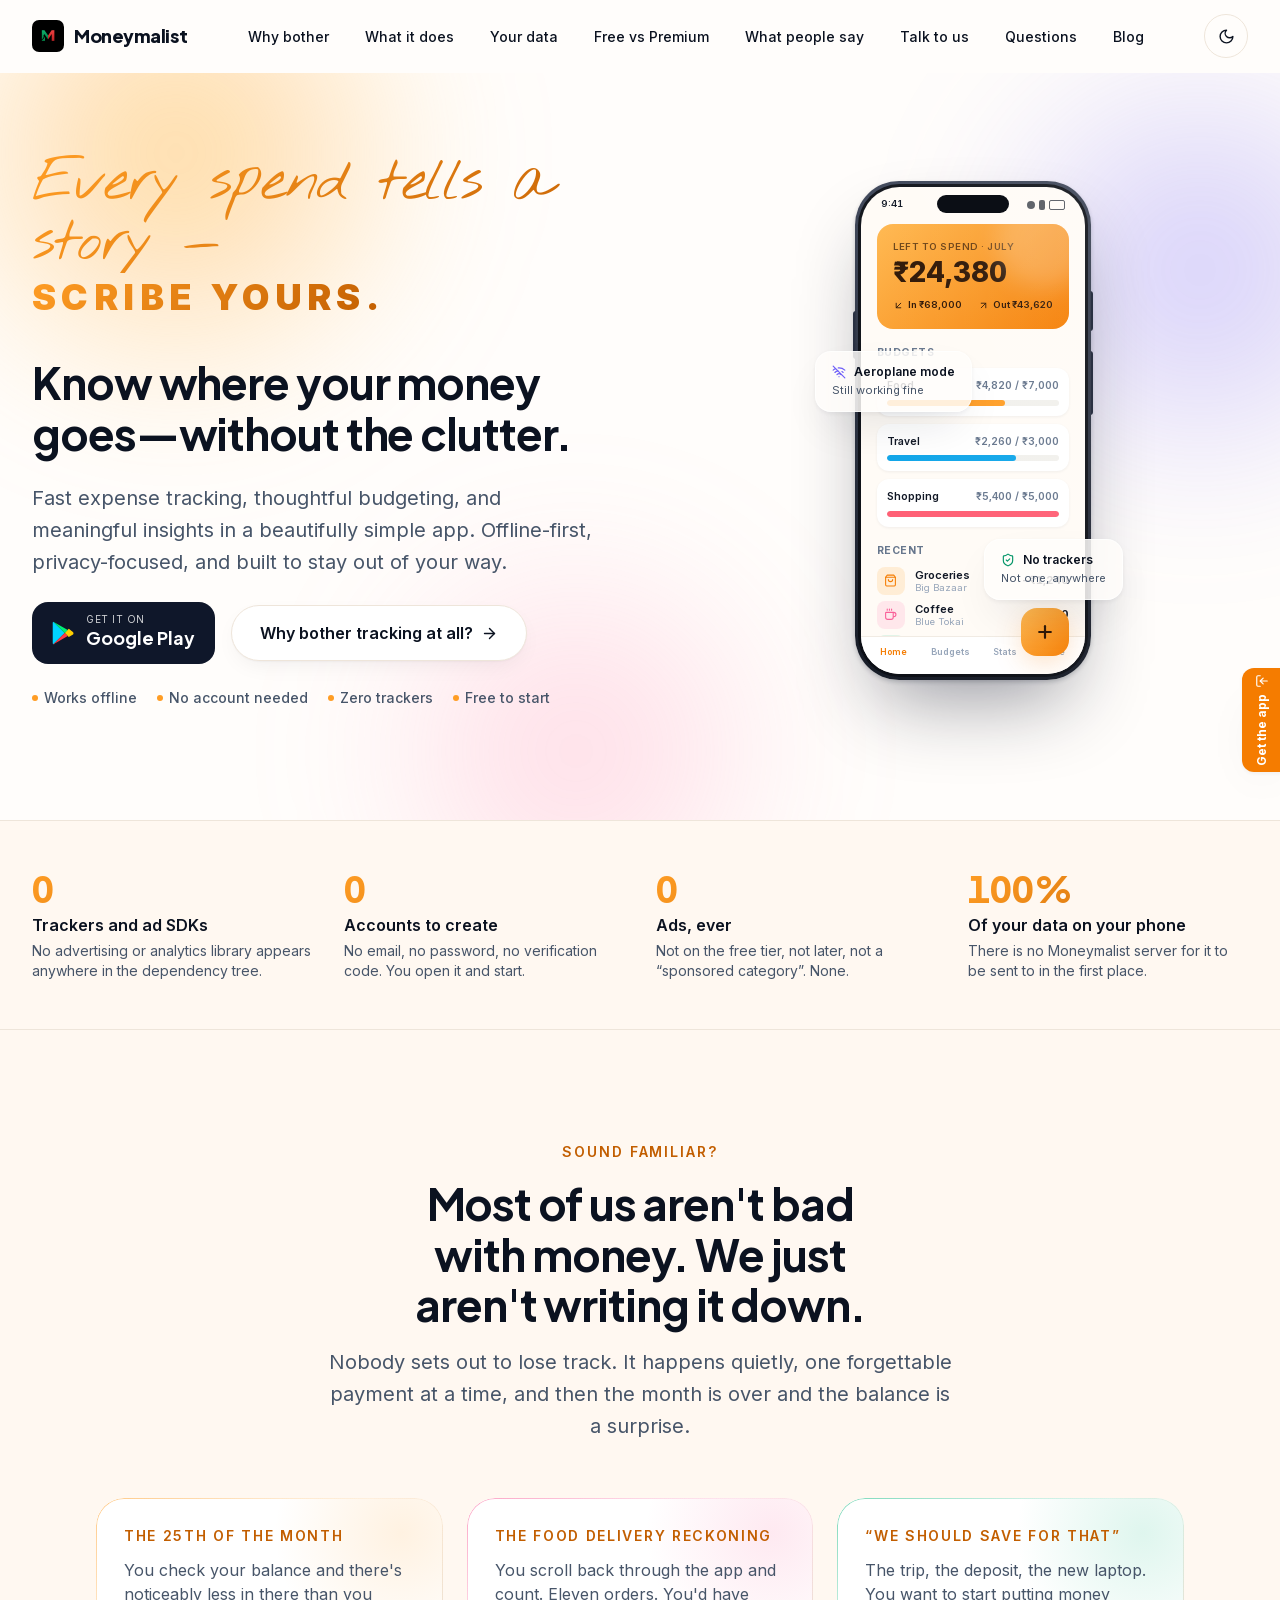
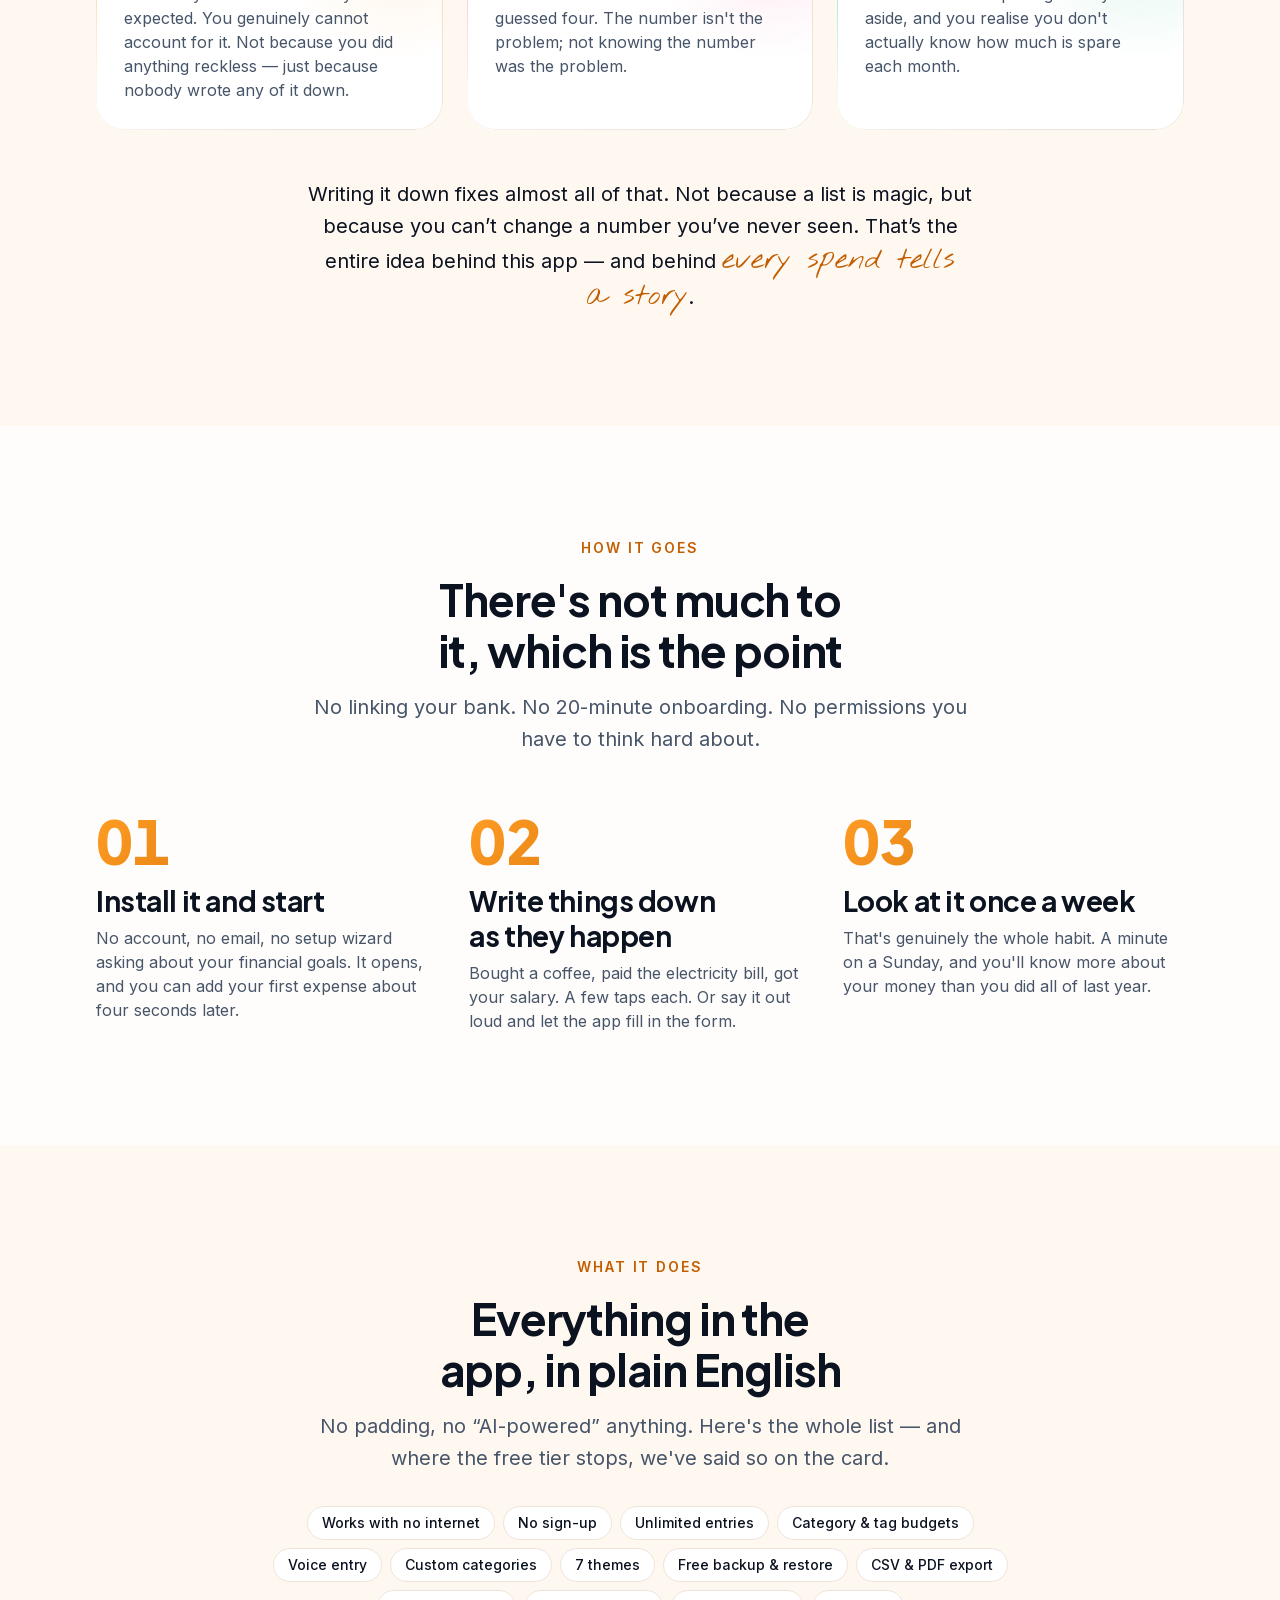
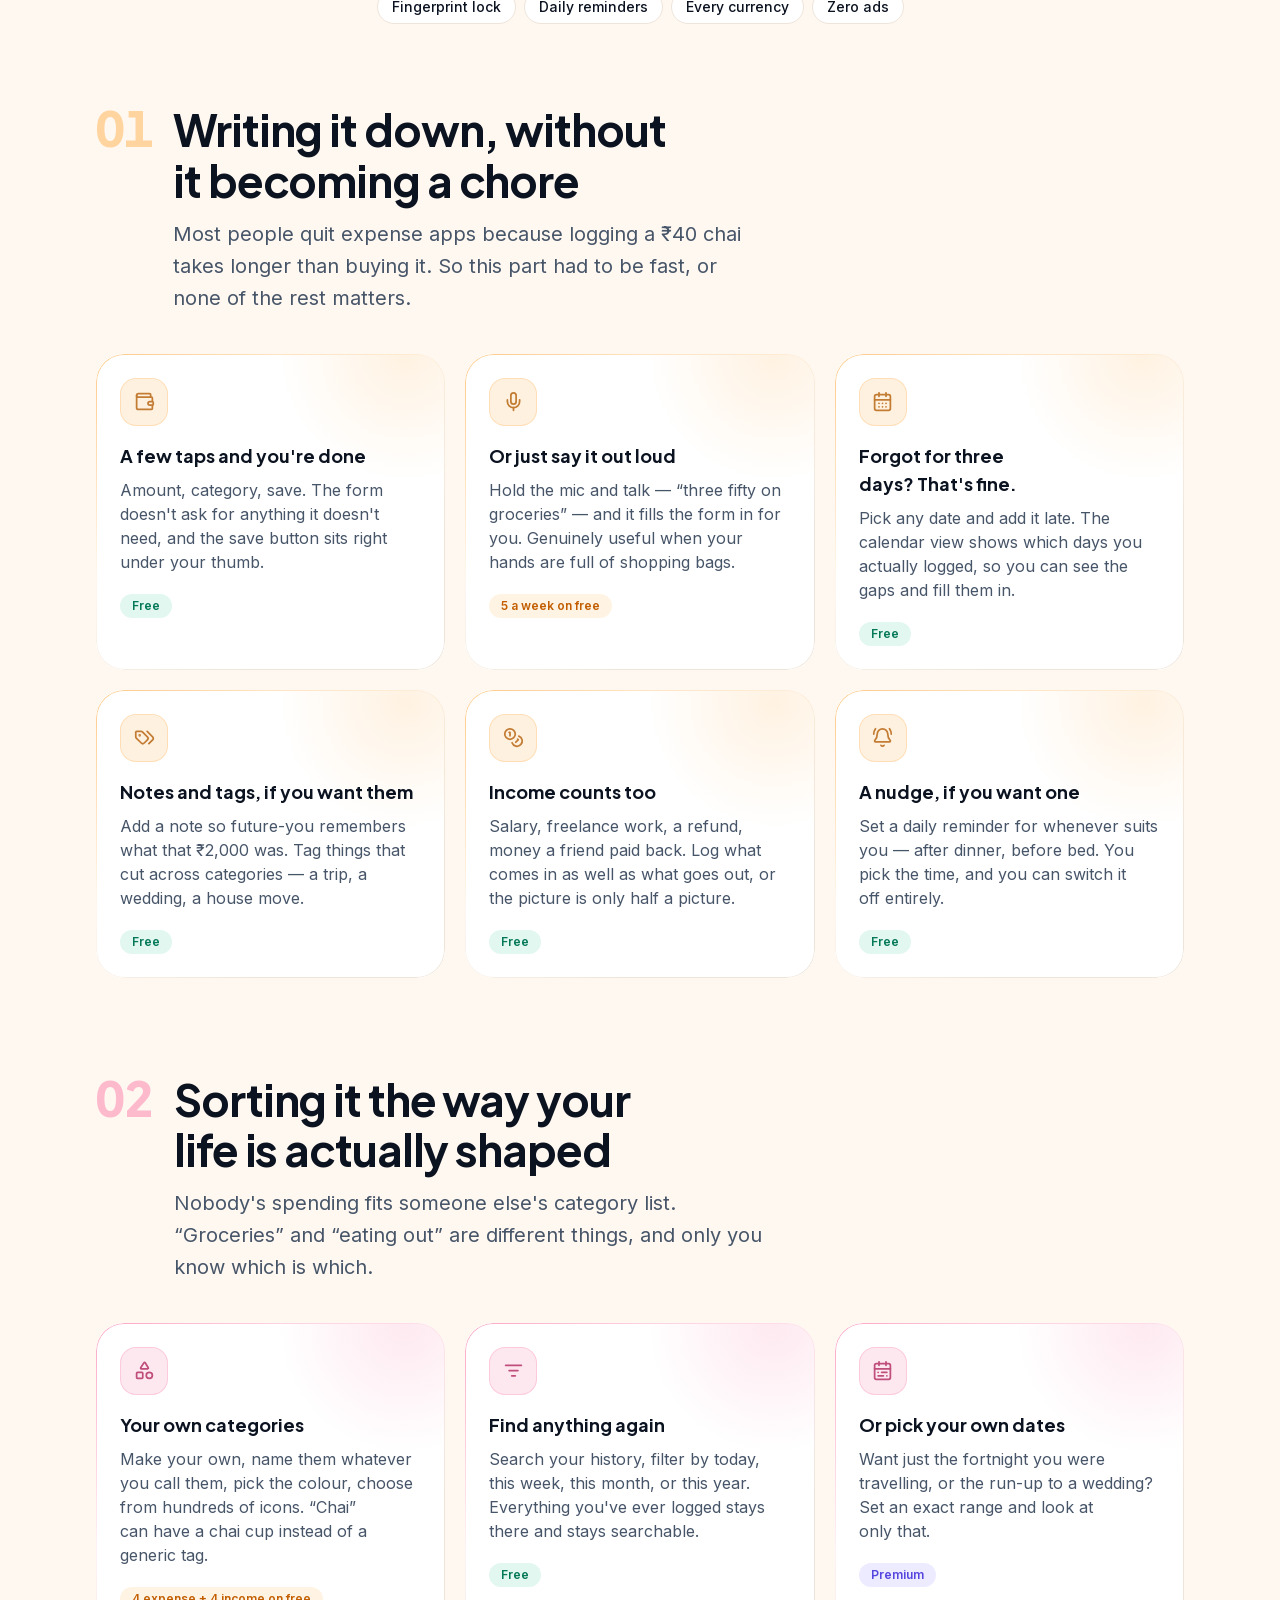
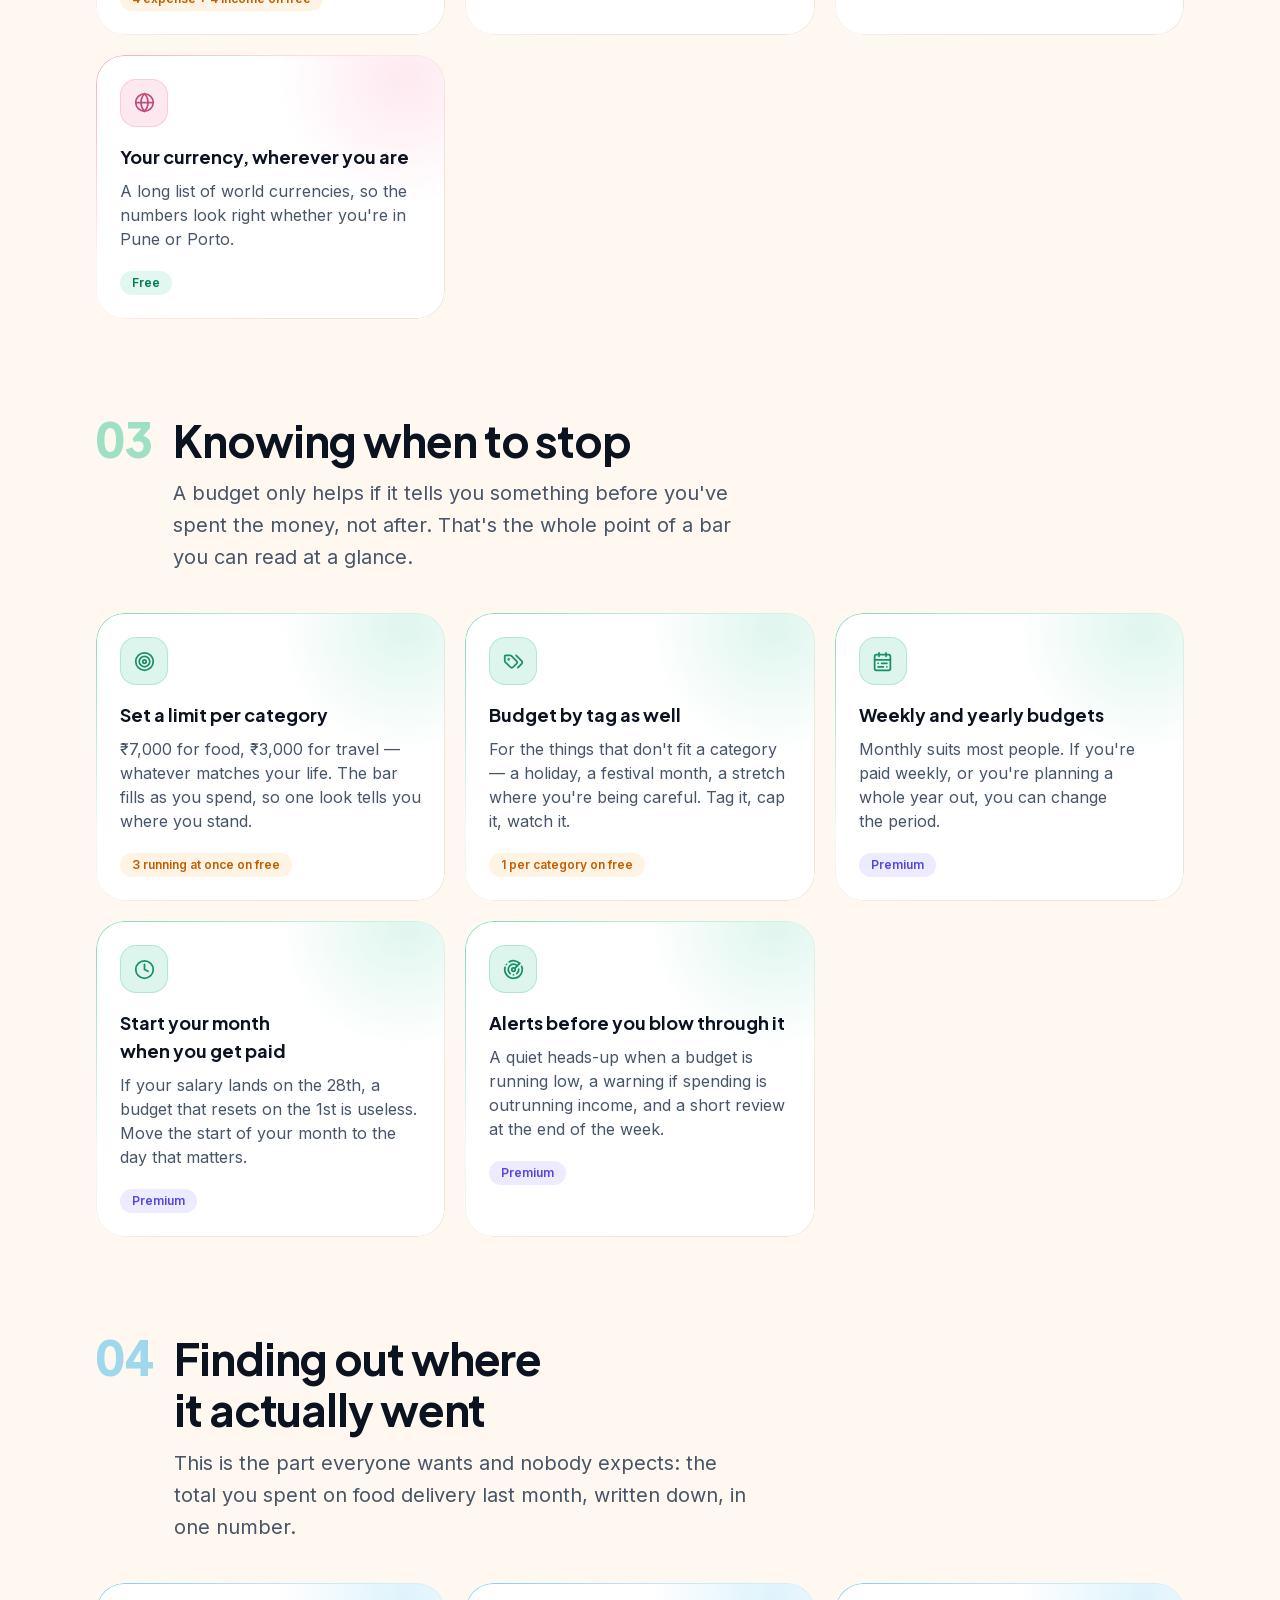
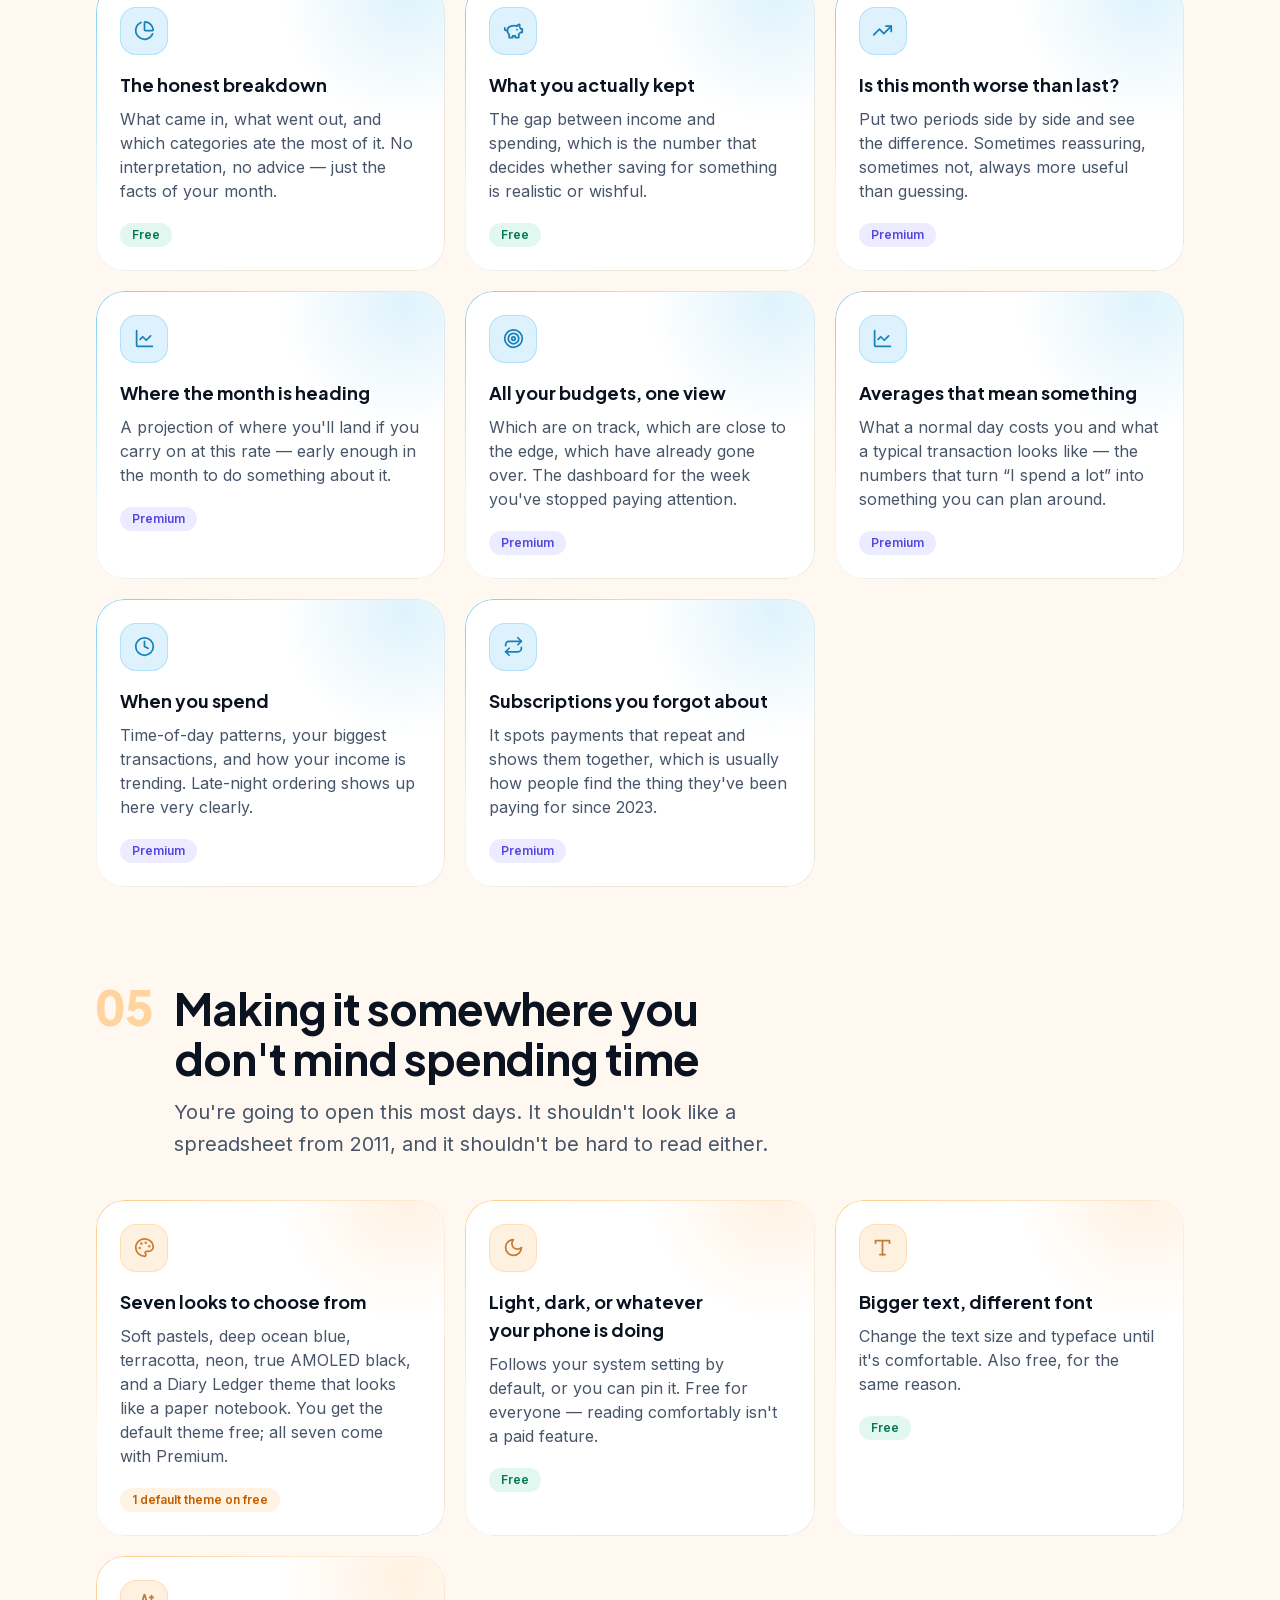
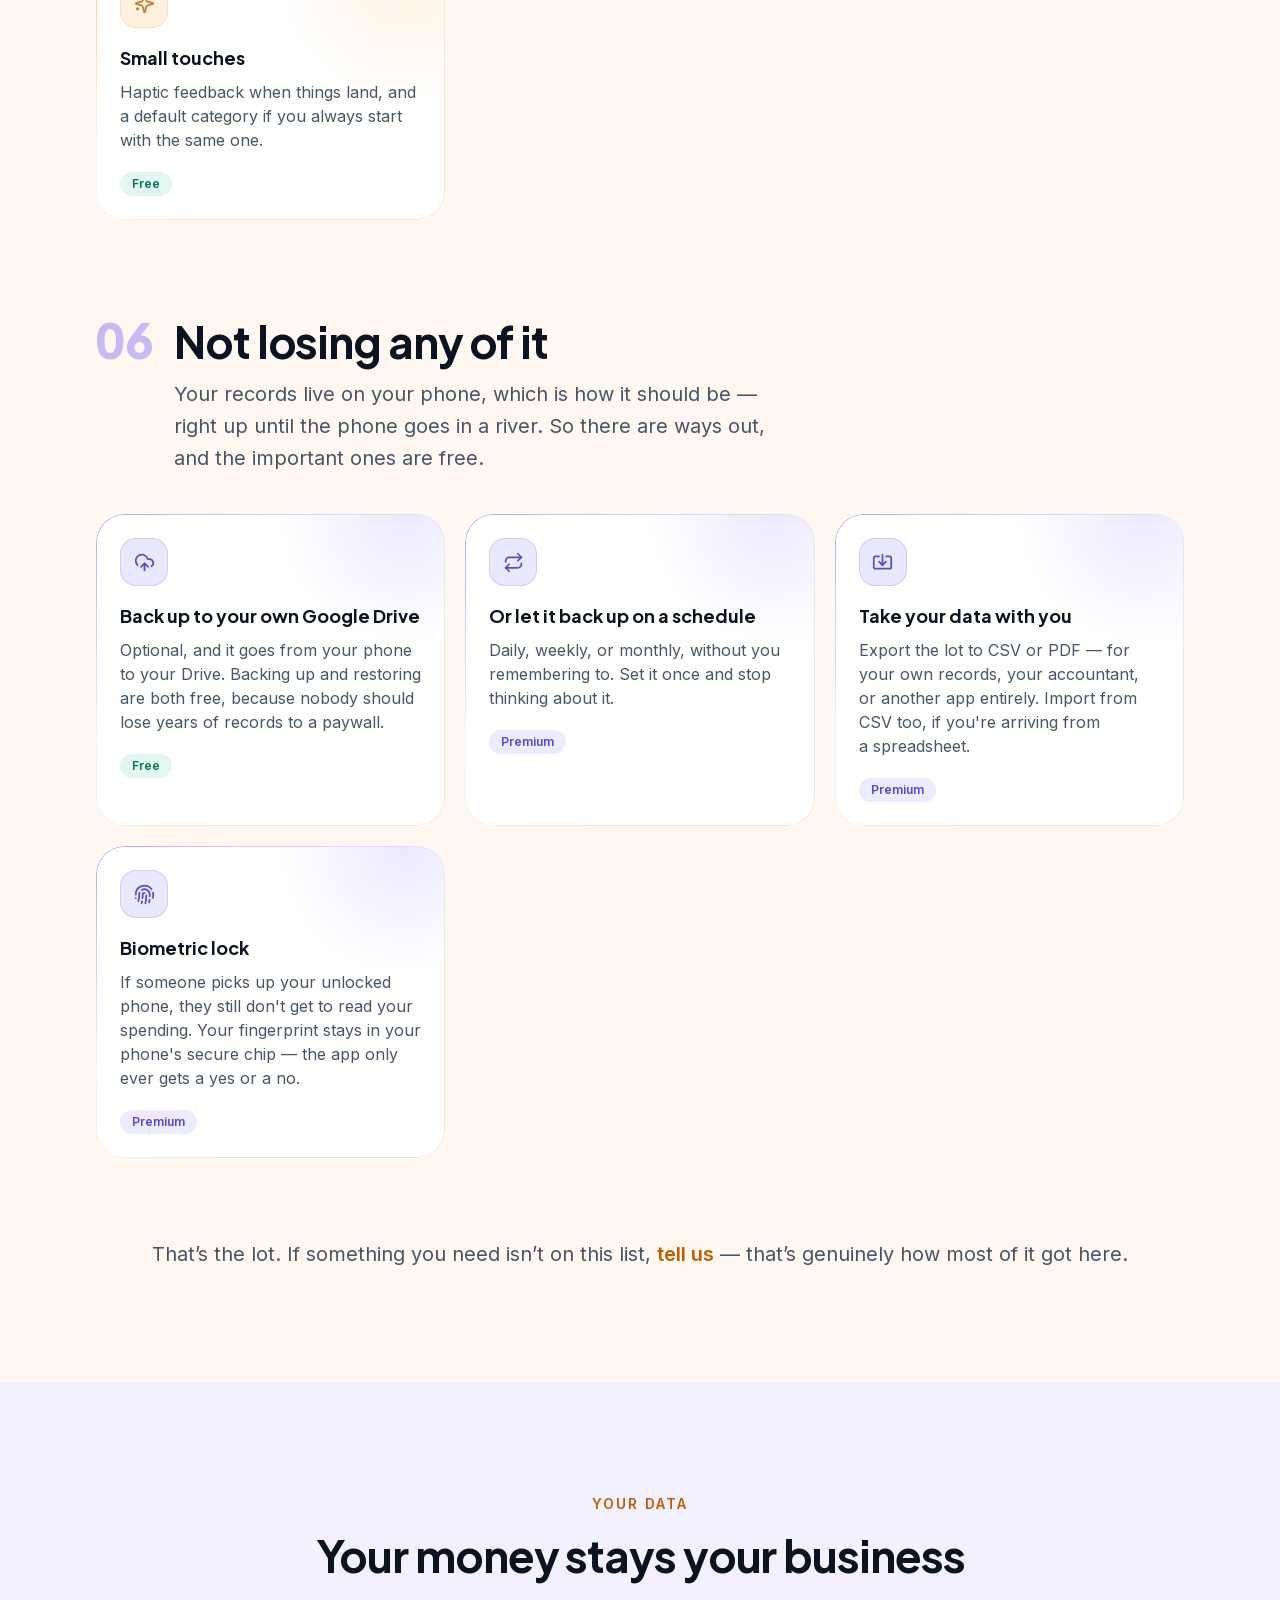
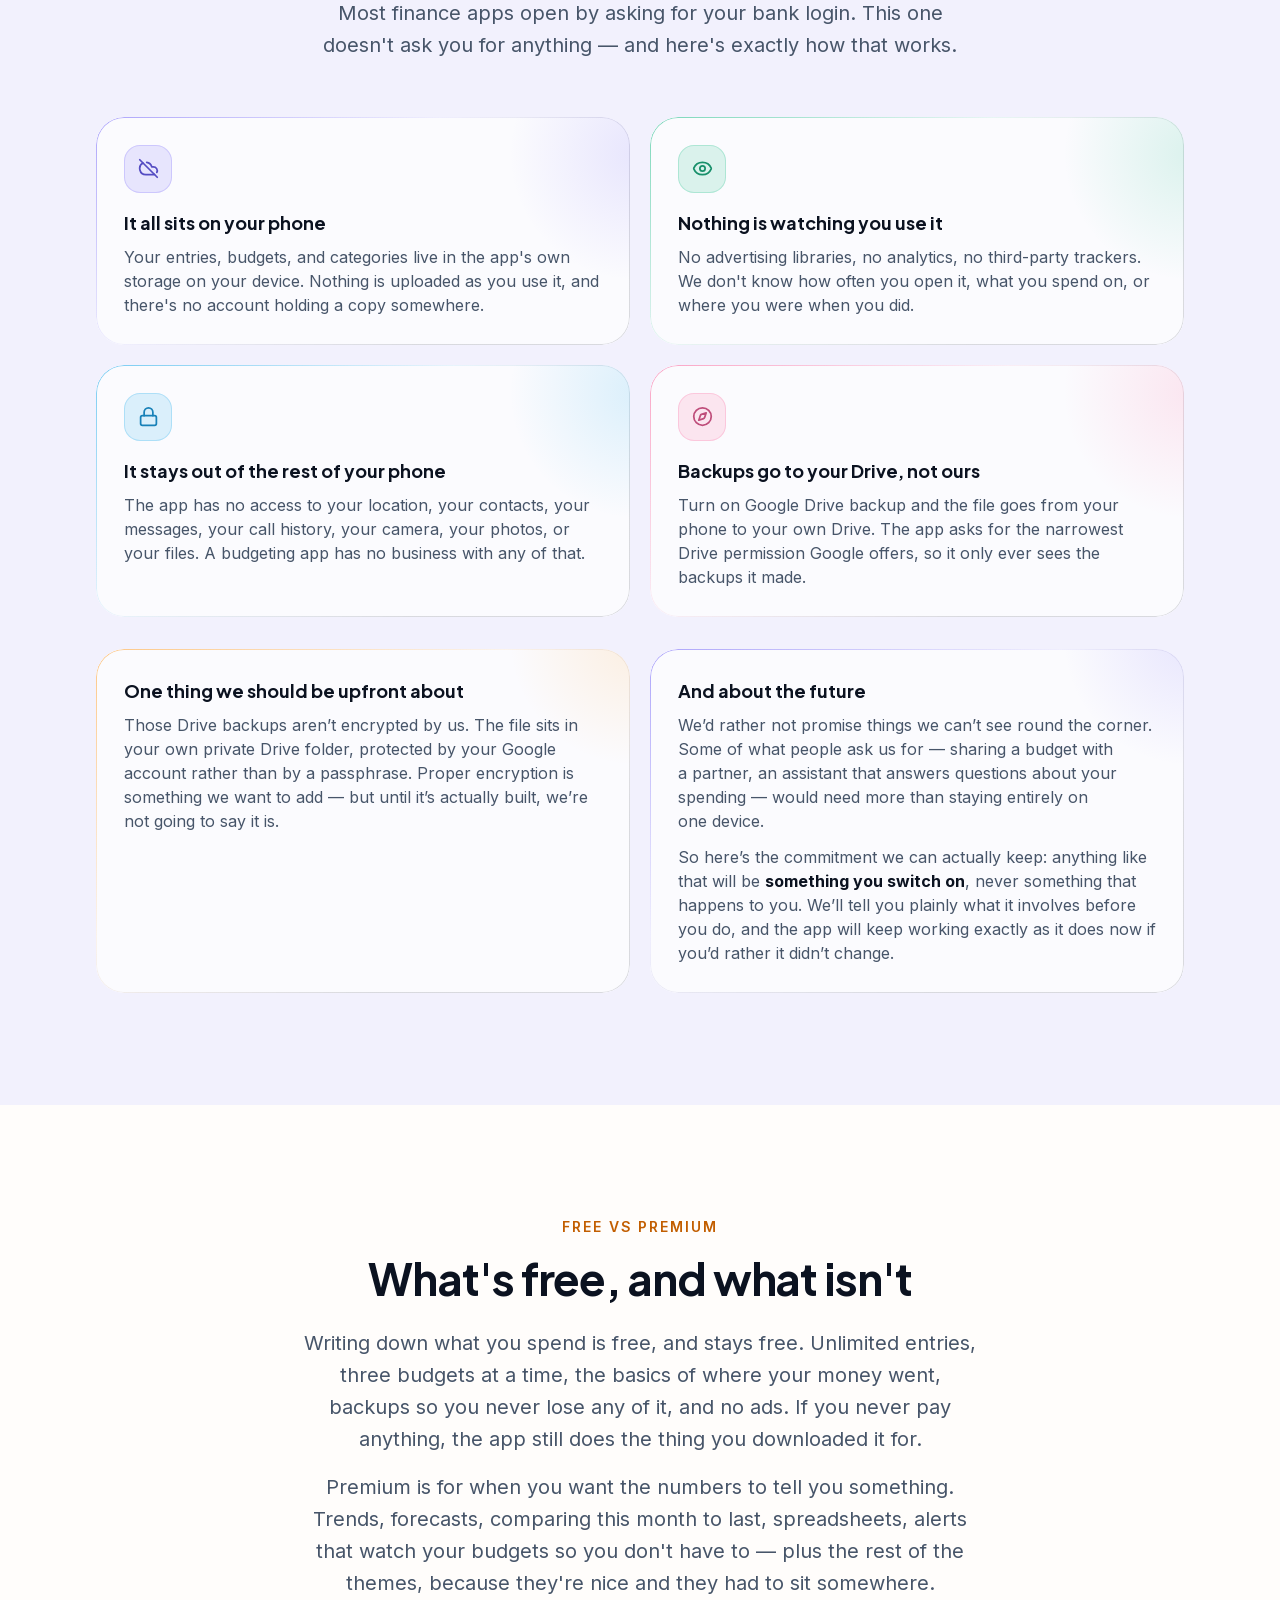
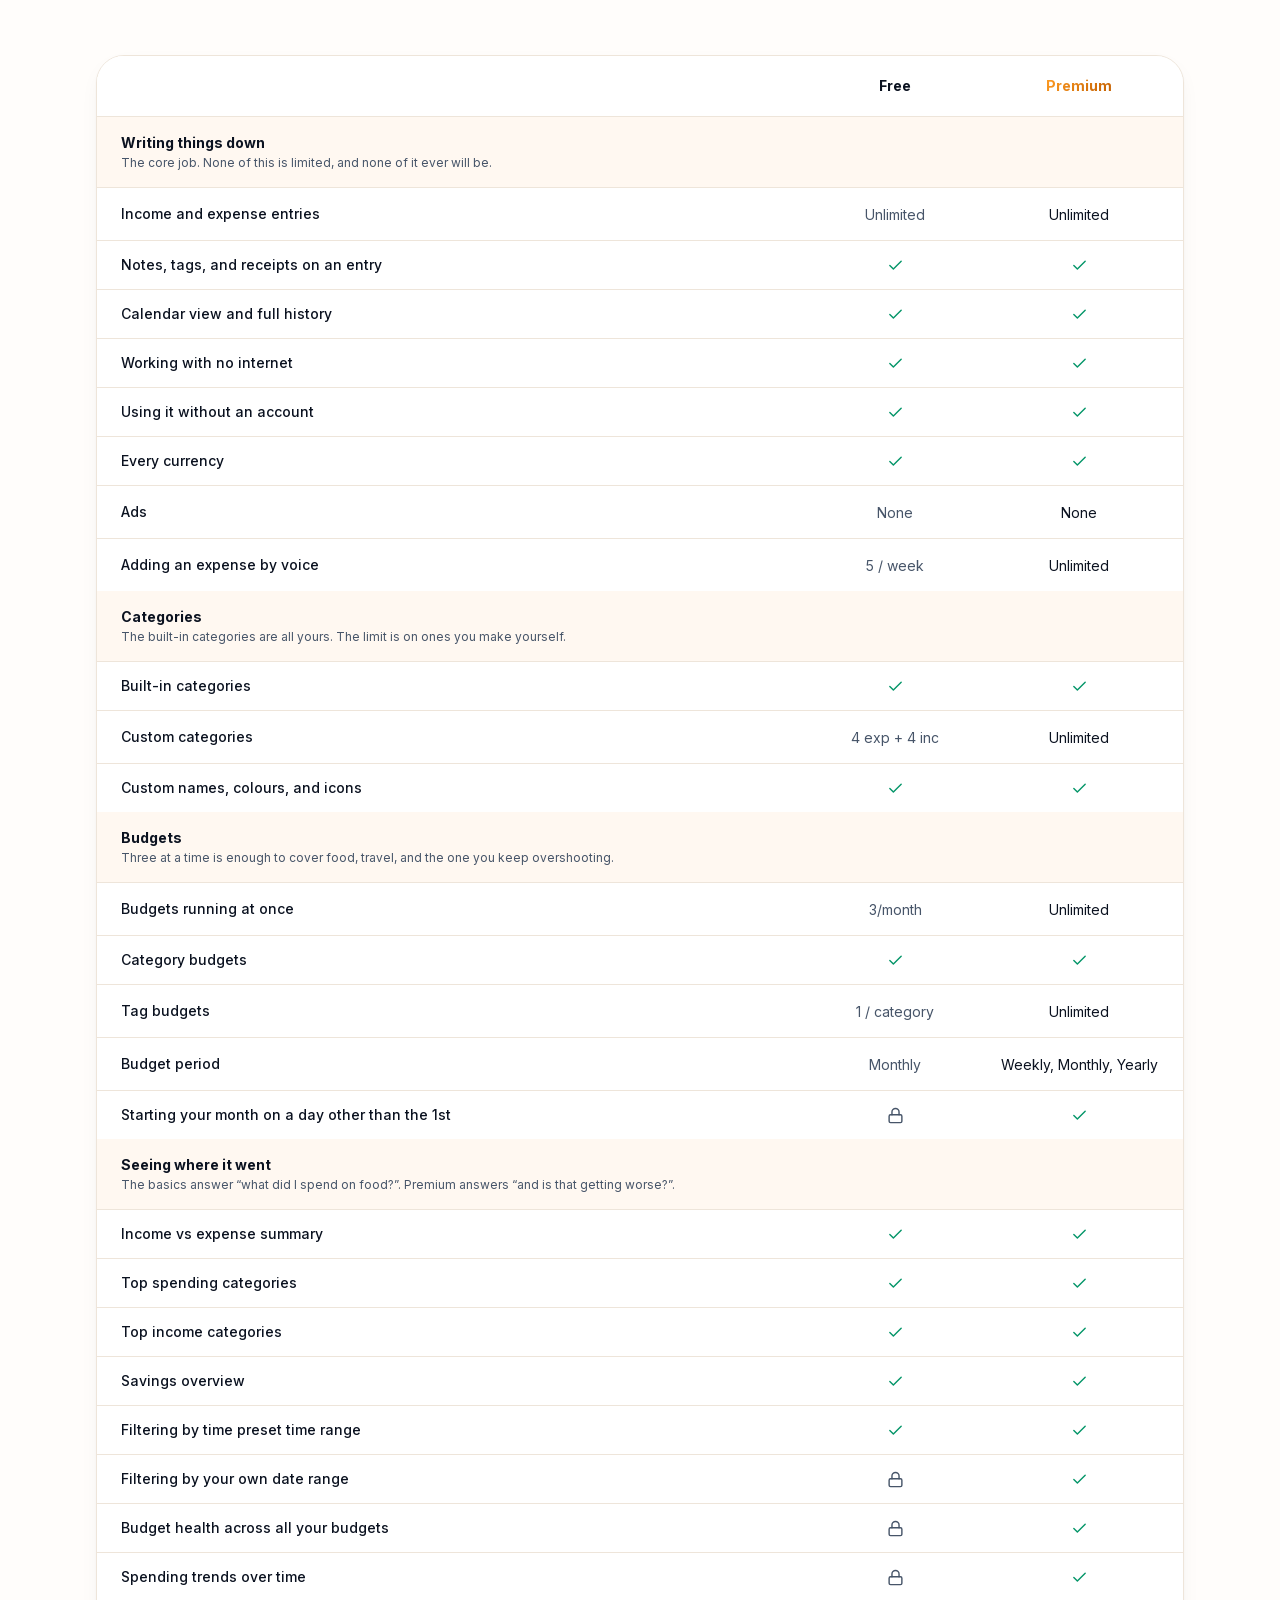
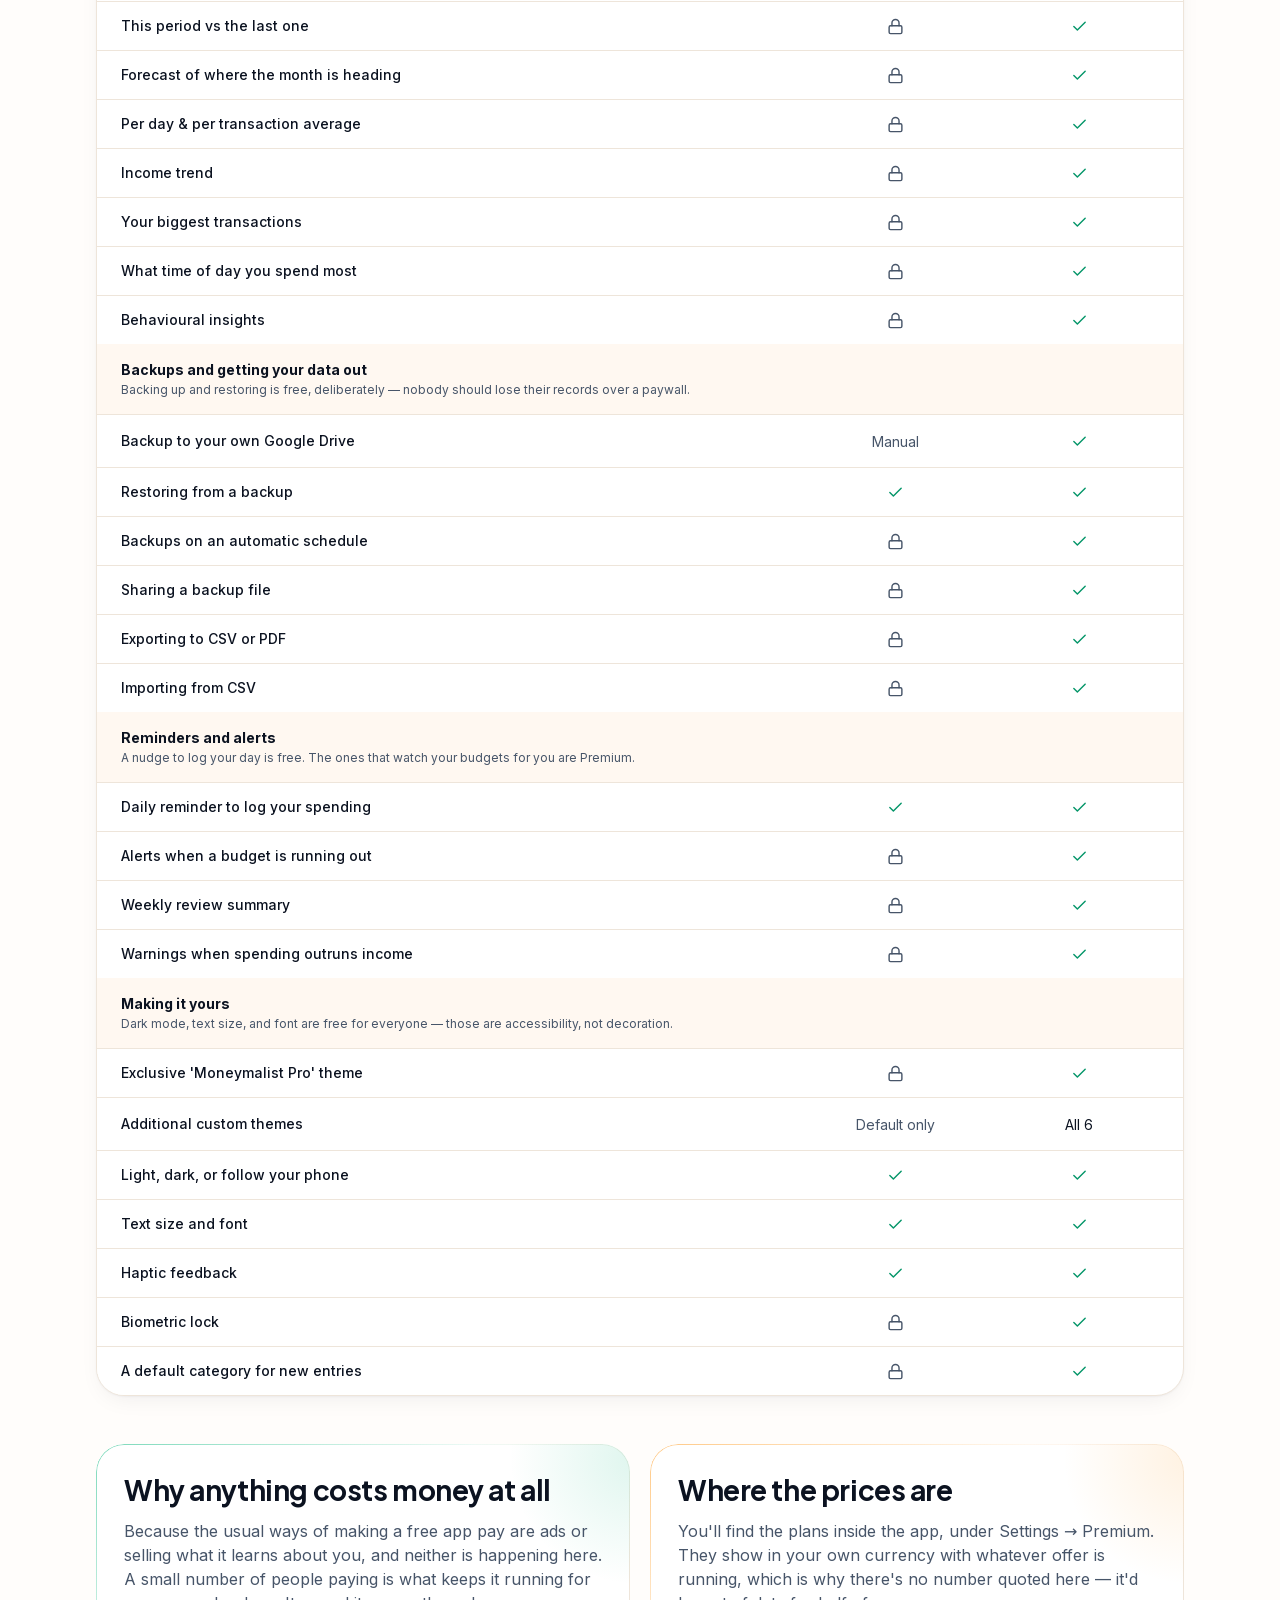
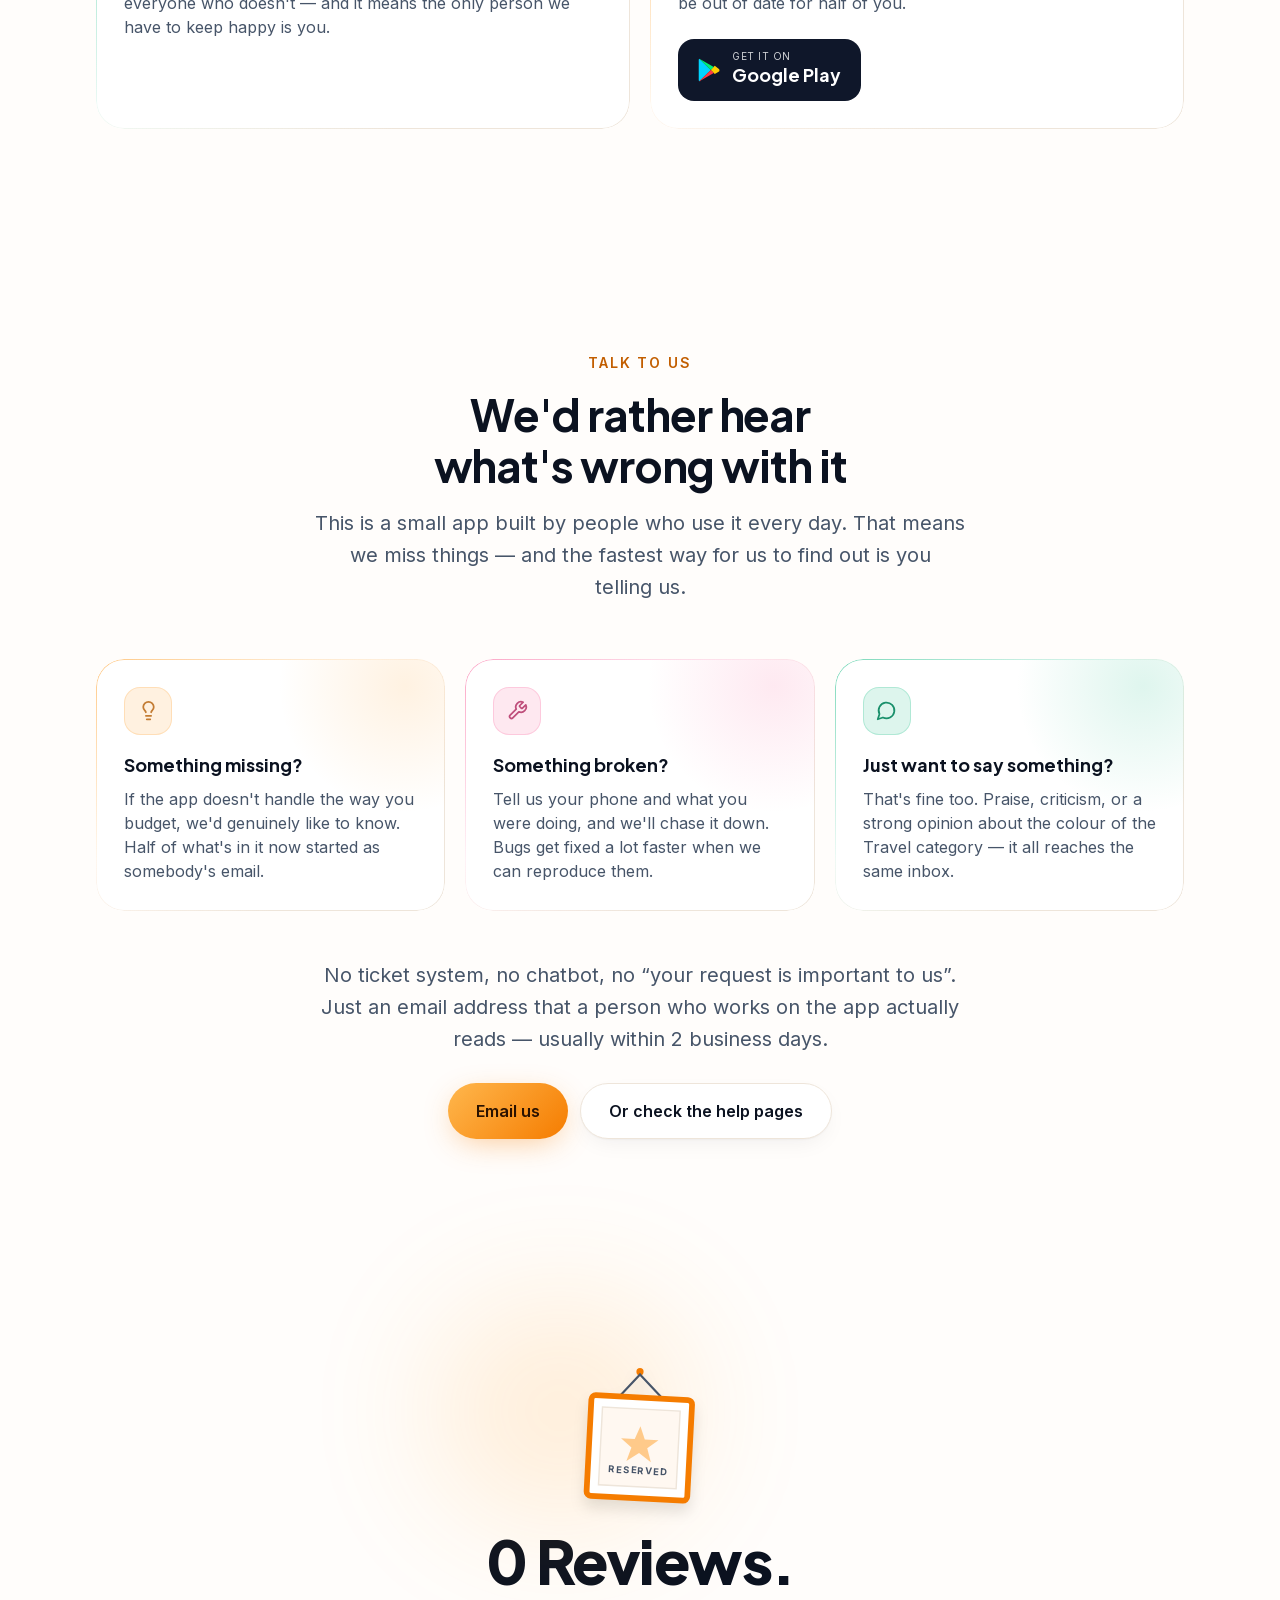
==== commit 6ba2949a: "Updates" ====
--- a/index.html
+++ b/index.html
@@ -1 +1 @@
-<!DOCTYPE html><!--OQR_HcRLDmWPrJS1ik89L--><html lang="en" class="__variable_154f82 __variable_d0be19 __variable_fb1882"><head><meta charSet="utf-8"/><meta name="viewport" content="width=device-width, initial-scale=1"/><link rel="preload" href="/_next/static/media/3bd9a93c89179028-s.p.woff2" as="font" crossorigin="" type="font/woff2"/><link rel="preload" href="/_next/static/media/636a5ac981f94f8b-s.p.woff2" as="font" crossorigin="" type="font/woff2"/><link rel="preload" href="/_next/static/media/e4af272ccee01ff0-s.p.woff2" as="font" crossorigin="" type="font/woff2"/><link rel="preload" as="image" href="/logo.png"/><link rel="stylesheet" href="/_next/static/css/ce202d3552a6ae30.css" data-precedence="next"/><link rel="preload" as="script" fetchPriority="low" href="/_next/static/chunks/webpack-b23d268d7e7df333.js"/><script src="/_next/static/chunks/ebf0c473-91500a9b869337da.js" async=""></script><script src="/_next/static/chunks/611-5871def533a9bb43.js" async=""></script><script src="/_next/static/chunks/main-app-6f9e6adb62b50940.js" async=""></script><script src="/_next/static/chunks/579-27b3374cb3187cd2.js" async=""></script><script src="/_next/static/chunks/692-af3617498ebc904b.js" async=""></script><script src="/_next/static/chunks/app/layout-8b8d4dfad449c1dc.js" async=""></script><script src="/_next/static/chunks/app/page-5fe41f96076c9ba8.js" async=""></script><link rel="canonical" href="https://moneymalist.com/"/><meta name="next-size-adjust" content=""/><meta name="theme-color" media="(prefers-color-scheme: light)" content="#fffdfb"/><meta name="theme-color" media="(prefers-color-scheme: dark)" content="#0f172a"/><meta name="color-scheme" content="light dark"/><title>Moneymalist — Private, offline expense tracker &amp; budget planner</title><meta name="description" content="Moneymalist is a private, offline-first expense tracker and budget planner for Android. No account, no ads, no trackers — your money data never leaves your phone."/><meta name="application-name" content="Moneymalist"/><link rel="author" href="https://moneymalist.com"/><meta name="author" content="Moneymalist"/><meta name="keywords" content="expense tracker,offline expense tracker,budget planner app,money manager,personal finance app,daily expense tracker,budget app,savings tracker,private finance app,expense tracker without account"/><meta name="creator" content="Moneymalist"/><meta name="publisher" content="Moneymalist"/><meta name="robots" content="index, follow"/><meta name="googlebot" content="index, follow, max-image-preview:large, max-snippet:-1"/><meta name="category" content="finance"/><meta name="google-play-app" content="app-id=com.moneymalist"/><link rel="canonical" href="https://moneymalist.com/"/><meta property="og:title" content="Moneymalist — Every spend tells a story. Scribe yours."/><meta property="og:description" content="Moneymalist is a private, offline-first expense tracker and budget planner for Android. No account, no ads, no trackers — your money data never leaves your phone."/><meta property="og:url" content="https://moneymalist.com/"/><meta property="og:site_name" content="Moneymalist"/><meta property="og:locale" content="en_IN"/><meta property="og:type" content="website"/><meta name="twitter:card" content="summary_large_image"/><meta name="twitter:title" content="Moneymalist — Every spend tells a story. Scribe yours."/><meta name="twitter:description" content="Moneymalist is a private, offline-first expense tracker and budget planner for Android. No account, no ads, no trackers — your money data never leaves your phone."/><link rel="icon" href="/icon.png?9c3c5aa9420adf1f" type="image/png" sizes="512x512"/><link rel="apple-touch-icon" href="/apple-icon.png?6b50628db2db3e1d" type="image/png" sizes="180x180"/><script>(function(){try{var d=document.documentElement;d.classList.add('js');var t=localStorage.getItem('mm-theme');if(t!=='dark'&&t!=='light'){t=window.matchMedia('(prefers-color-scheme: dark)').matches?'dark':'light';}d.setAttribute('data-theme',t);}catch(e){}})();</script><script src="/_next/static/chunks/polyfills-42372ed130431b0a.js" noModule=""></script></head><body><div hidden=""><!--$--><!--/$--></div><a href="#main" class="sr-only focus:not-sr-only focus:fixed focus:left-4 focus:top-4 focus:z-[100] focus:rounded-full focus:bg-ember-700 focus:px-5 focus:py-3 focus:text-sm focus:font-semibold focus:text-white">Skip to content</a><header class="sticky top-0 z-50 transition-all duration-300 border-b border-transparent translate-y-0"><div class="mx-auto w-full px-5 sm:px-8 max-w-7xl"><div class="flex h-16 md:h-18 items-center justify-between gap-4 py-2 md:py-3"><a class="rounded-lg" aria-label="Moneymalist home" href="/"><span class="flex items-center gap-2.5"><img alt="" width="32" height="32" decoding="async" data-nimg="1" class="shrink-0 rounded-[22%] hidden sm:block" style="color:transparent" src="/logo.png"/><span class="font-[family-name:var(--font-display)] text-lg font-extrabold tracking-tight">Moneymalist</span></span></a><nav aria-label="Sections of this page" class="hidden lg:block"><ul class="flex items-center gap-1"><li><a class="rounded-full px-4 py-2 text-sm font-medium transition-colors hover:bg-ember-50 hover:text-ember-800 dark:hover:bg-night-elevated dark:hover:text-ember-300" href="/#why">Why bother</a></li><li><a class="rounded-full px-4 py-2 text-sm font-medium transition-colors hover:bg-ember-50 hover:text-ember-800 dark:hover:bg-night-elevated dark:hover:text-ember-300" href="/#features">What it does</a></li><li><a class="rounded-full px-4 py-2 text-sm font-medium transition-colors hover:bg-ember-50 hover:text-ember-800 dark:hover:bg-night-elevated dark:hover:text-ember-300" href="/#privacy">Your data</a></li><li><a class="rounded-full px-4 py-2 text-sm font-medium transition-colors hover:bg-ember-50 hover:text-ember-800 dark:hover:bg-night-elevated dark:hover:text-ember-300" href="/#premium">Free vs Premium</a></li><li><a class="rounded-full px-4 py-2 text-sm font-medium transition-colors hover:bg-ember-50 hover:text-ember-800 dark:hover:bg-night-elevated dark:hover:text-ember-300" href="/#reviews">What people say</a></li><li><a class="rounded-full px-4 py-2 text-sm font-medium transition-colors hover:bg-ember-50 hover:text-ember-800 dark:hover:bg-night-elevated dark:hover:text-ember-300" href="/#feedback">Talk to us</a></li><li><a class="rounded-full px-4 py-2 text-sm font-medium transition-colors hover:bg-ember-50 hover:text-ember-800 dark:hover:bg-night-elevated dark:hover:text-ember-300" href="/#faq">Questions</a></li><li><a class="rounded-full px-4 py-2 text-sm font-medium transition-colors hover:bg-ember-50 hover:text-ember-800 dark:hover:bg-night-elevated dark:hover:text-ember-300" href="/blog/">Blog</a></li></ul></nav><div class="flex items-center gap-2"><button type="button" aria-label="Switch to dark theme" class="grid h-10 w-10 md:h-11 md:w-11 place-items-center rounded-full border border-[var(--hairline)] transition-colors hover:bg-ember-50 dark:hover:bg-night-elevated"><svg xmlns="http://www.w3.org/2000/svg" width="17" height="17" viewBox="0 0 24 24" fill="none" stroke="currentColor" stroke-width="2" stroke-linecap="round" stroke-linejoin="round" class="lucide lucide-moon" aria-hidden="true"><path d="M12 3a6 6 0 0 0 9 9 9 9 0 1 1-9-9Z"></path></svg></button><button type="button" aria-expanded="false" aria-controls="mobile-nav" aria-label="Open menu" class="grid h-10 w-10 md:h-11 md:w-11 place-items-center rounded-full border border-[var(--hairline)] lg:hidden"><svg xmlns="http://www.w3.org/2000/svg" width="18" height="18" viewBox="0 0 24 24" fill="none" stroke="currentColor" stroke-width="2" stroke-linecap="round" stroke-linejoin="round" class="lucide lucide-menu" aria-hidden="true"><line x1="4" x2="20" y1="12" y2="12"></line><line x1="4" x2="20" y1="6" y2="6"></line><line x1="4" x2="20" y1="18" y2="18"></line></svg></button></div></div></div></header><div class="fixed right-0 bottom-32 z-40 translate-x-[2px]"><a class="flex items-center gap-1.5 rounded-l-xl bg-ember-600 py-3 px-1.5 text-xs font-bold text-white shadow-lift transition-transform hover:-translate-x-1 hover:bg-ember-500" style="writing-mode:vertical-rl;text-orientation:mixed" target="_blank" rel="noopener noreferrer" href="https://play.google.com/store/apps/details?id=com.moneymalist&amp;referrer=utm_source%3Dmoneymalist.com%26utm_medium%3Dwebsite%26utm_campaign%3Dfloating_cta"><span class="rotate-180 flex items-center gap-1.5"><span>Get the app</span><svg xmlns="http://www.w3.org/2000/svg" width="14" height="14" viewBox="0 0 24 24" fill="none" stroke="currentColor" stroke-width="2" stroke-linecap="round" stroke-linejoin="round" class="lucide lucide-download -rotate-90"><path d="M21 15v4a2 2 0 0 1-2 2H5a2 2 0 0 1-2-2v-4"></path><polyline points="7 10 12 15 17 10"></polyline><line x1="12" x2="12" y1="15" y2="3"></line></svg></span></a></div><button aria-label="Scroll to top" class="fixed bottom-6 right-6 z-40 flex h-12 w-12 items-center justify-center rounded-full bg-[var(--card)] text-[var(--fg)] shadow-lift border border-[var(--hairline)] transition-all duration-300 hover:-translate-y-1 hover:bg-[var(--bg-soft)] focus:outline-none focus:ring-2 focus:ring-ember-500 translate-y-10 opacity-0 pointer-events-none"><svg xmlns="http://www.w3.org/2000/svg" width="22" height="22" viewBox="0 0 24 24" fill="none" stroke="currentColor" stroke-width="2.5" stroke-linecap="round" stroke-linejoin="round" class="lucide lucide-arrow-up"><path d="m5 12 7-7 7 7"></path><path d="M12 19V5"></path></svg></button><main id="main"><script type="application/ld+json">{"@context":"https://schema.org","@graph":[{"@type":"Organization","@id":"https://moneymalist.com/#organization","name":"Moneymalist","url":"https://moneymalist.com","logo":"https://moneymalist.com/logo.png","email":"moneymalist.app@gmail.com"},{"@type":"WebSite","@id":"https://moneymalist.com/#website","url":"https://moneymalist.com","name":"Moneymalist","description":"Moneymalist is a private, offline-first expense tracker and budget planner for Android. No account, no ads, no trackers — your money data never leaves your phone.","publisher":{"@id":"https://moneymalist.com/#organization"},"inLanguage":"en"},{"@type":"SoftwareApplication","@id":"https://moneymalist.com/#app","name":"Moneymalist","applicationCategory":"FinanceApplication","operatingSystem":"Android 7.0+","softwareVersion":"1.1.0","url":"https://play.google.com/store/apps/details?id=com.moneymalist","installUrl":"https://play.google.com/store/apps/details?id=com.moneymalist","description":"Moneymalist is a private, offline-first expense tracker and budget planner for Android. No account, no ads, no trackers — your money data never leaves your phone.","publisher":{"@id":"https://moneymalist.com/#organization"},"offers":{"@type":"Offer","price":"0","priceCurrency":"INR","description":"Free to download, with an optional Premium upgrade available in the app."}},{"@type":"FAQPage","@id":"https://moneymalist.com/#faq","mainEntity":[{"@type":"Question","name":"Is it actually free, or free-until-it-isn't?","acceptedAnswer":{"@type":"Answer","text":"Actually free. You can track every expense, set budgets, use all eight themes, and never pay anything. There's no trial clock and no point where it locks you out of your own data. There's a Premium tier for deeper analytics, exports, and automatic backups. Ignoring it costs you nothing."}},{"@type":"Question","name":"Do I have to make an account?","acceptedAnswer":{"@type":"Answer","text":"No. You open the app and start. There's no email, no password, no verification code, nothing to forget. It isn't just a convenience thing — the app is built to work entirely on your device, so there's nothing an account would be for."}},{"@type":"Question","name":"Where does my data actually live?","acceptedAnswer":{"@type":"Answer","text":"On your phone, in the app's own storage. As things work today, your entries aren't uploaded anywhere and we hold no copy of them. The one exception is if you switch on Google Drive backup yourself — and then the file goes to your Drive, not ours."}},{"@type":"Question","name":"So how do you make money off me?","acceptedAnswer":{"@type":"Answer","text":"We don't. There are no ads, no analytics SDKs, and no third-party trackers anywhere in the app. It also has no access to your location, contacts, messages, camera, or files. Some people pay for Premium. That's the entire business, and we'd like to keep it that way — it means the only person we have to keep happy is you."}},{"@type":"Question","name":"Will it always work this way?","acceptedAnswer":{"@type":"Answer","text":"The offline, no-account setup is how the app works today and how it will keep working. But we'd rather not promise things we can't see round the corner. People ask us for features — sharing a budget with a partner, an assistant that answers questions about your spending — that would need more than one device holding everything. If we ever build something like that, it'll be a thing you switch on, we'll explain plainly what it involves first, and the app will carry on working exactly as it does now if you'd rather it didn't change."}},{"@type":"Question","name":"What happens if I lose my phone?","acceptedAnswer":{"@type":"Answer","text":"This is the honest trade-off of keeping everything local: if the phone is gone and you had no backup, the data is gone too. So set up a backup. You can export to CSV or PDF whenever you like, or connect your own Google Drive and let it save copies for you. Takes a minute, saves a lot of regret."}},{"@type":"Question","name":"Are the Drive backups encrypted?","acceptedAnswer":{"@type":"Answer","text":"No, and we'd rather tell you than let you assume. The backup is a plain file sitting in your own private Google Drive folder, protected by your Google account rather than by us. Real passphrase encryption is something we want to add. Until it's actually built, we're not going to claim it."}},{"@type":"Question","name":"Can other people on my phone see my spending?","acceptedAnswer":{"@type":"Answer","text":"Only if you let them. You can turn on a fingerprint or face lock, and then the app won't open without you. Your fingerprint stays in your phone's secure chip. The app just asks Android whether it's you and gets back a yes or a no."}},{"@type":"Question","name":"Will it work on the metro, on a flight, in a basement?","acceptedAnswer":{"@type":"Answer","text":"Yes. There's no loading spinner waiting on a connection, because nothing about the app needs one. Aeroplane mode changes nothing."}},{"@type":"Question","name":"Is there an iPhone version?","acceptedAnswer":{"@type":"Answer","text":"Not yet — Moneymalist is Android-only today. We'd rather say that plainly than leave you searching the App Store for it."}},{"@type":"Question","name":"What exactly is free?","acceptedAnswer":{"@type":"Answer","text":"Unlimited entries, three budgets running at a time, four custom categories of each kind, the basics of where your money went, backing up and restoring, daily reminders, and no ads. Premium adds the deeper analytics, exports, alerts that watch your budgets, unlimited budgets and categories, and the rest of the themes. There's a full breakdown further up this page — we've listed the exact limits rather than being vague about them."}},{"@type":"Question","name":"If I stop paying for Premium, do I lose everything?","acceptedAnswer":{"@type":"Answer","text":"No. Every expense, budget, and category you've created stays exactly where it is, and you can keep using the app. You just go back to the free limits for the Premium-only bits until you upgrade again. Nothing is ever deleted."}},{"@type":"Question","name":"Can I get my data out if I want to leave?","acceptedAnswer":{"@type":"Answer","text":"Yes, and we think you should be able to. Export the lot to CSV or PDF and take it wherever you like. It's your money and your record of it."}},{"@type":"Question","name":"Who's building this?","acceptedAnswer":{"@type":"Answer","text":"A very small team who got tired of finance apps that wanted a bank login before they'd show a pie chart. There's an email address on this site and a real person reads it."}}]}]}</script><section class="relative overflow-hidden pb-20 pt-14 sm:pb-28 sm:pt-20"><div aria-hidden="true" class="pointer-events-none absolute inset-0 -z-10 overflow-hidden"><span class="absolute -left-[10%] -top-[30%] h-[38rem] w-[38rem] rounded-full bg-[radial-gradient(circle,rgba(255,183,77,0.55),transparent_65%)] blur-3xl [animation:mm-drift_28s_ease-in-out_infinite]"></span><span class="absolute -right-[15%] top-[-10%] h-[34rem] w-[34rem] rounded-full bg-[radial-gradient(circle,rgba(109,94,248,0.32),transparent_65%)] blur-3xl [animation:mm-drift_34s_ease-in-out_infinite_reverse]"></span><span class="absolute bottom-[-25%] left-[25%] h-[32rem] w-[32rem] rounded-full bg-[radial-gradient(circle,rgba(255,123,172,0.28),transparent_65%)] blur-3xl [animation:mm-drift_40s_ease-in-out_infinite]"></span></div><div class="mx-auto w-full px-5 sm:px-8 max-w-7xl"><div class="grid items-center gap-14 lg:grid-cols-[1.05fr_0.95fr]"><div class="flex flex-col items-start gap-6"><div class="flex flex-wrap items-baseline gap-x-3 gap-y-1"><span class="font-handwriting text-4xl tracking-tight text-gradient-ember md:text-5xl lg:text-6xl">Every spend tells a story —</span><span class="font-sans text-2xl font-black uppercase tracking-[0.15em] text-gradient-ember md:text-4xl">SCRIBE YOURS.</span></div><h1 class="mt-4 text-h2 text-balance font-bold text-[var(--fg)]">Know where your money goes—without the clutter.</h1><p class="max-w-xl text-lead text-[var(--fg-muted)]">Fast expense tracking, thoughtful budgeting, and meaningful insights in a beautifully simple app. Offline-first, privacy-focused, and built to stay out of your way.</p><div class="flex flex-col gap-4 sm:flex-row sm:items-center"><a href="https://play.google.com/store/apps/details?id=com.moneymalist&amp;referrer=utm_source%3Dmoneymalist.com%26utm_medium%3Dwebsite%26utm_campaign%3Dhero" target="_blank" rel="noopener noreferrer" aria-label="Get Moneymalist on Google Play (opens the Play Store in a new tab)" class="inline-flex w-fit items-center gap-3 rounded-2xl bg-night px-5 py-3 text-white transition-transform duration-200 hover:-translate-y-0.5 motion-reduce:hover:translate-y-0 dark:bg-white dark:text-night "><svg viewBox="0 0 24 26" width="22" height="24" aria-hidden="true" class="shrink-0"><path d="M1.4 0.6A1.9 1.9 0 0 0 .8 2v22a1.9 1.9 0 0 0 .6 1.4L13.9 13Z" fill="#00D4FF"></path><path d="m18.3 8.4-3.3 3.3-1.1 1.3 4.4 4.4 4.2-2.4c1.3-.7 1.3-2.8 0-3.5Z" fill="#FFCE00"></path><path d="m1.4 25.4 12.5-12.4 3.3 3.3-14.2 8.1a1.8 1.8 0 0 1-1.6 1Z" fill="#FF3A44"></path><path d="M1.4.6 17.2 9.6l-3.3 3.4Z" fill="#00F076"></path></svg><span class="flex flex-col leading-none"><span class="text-[0.625rem] uppercase tracking-wider opacity-80">Get it on</span><span class="font-[family-name:var(--font-display)] text-lg font-bold">Google Play</span></span></a><a href="#why" class="inline-flex items-center justify-center gap-2 rounded-full font-semibold transition-[transform,filter,background-color,border-color] duration-200 will-change-transform hover:-translate-y-0.5 active:translate-y-0 motion-reduce:hover:translate-y-0 bg-[var(--card)] text-[var(--fg)] border border-[var(--hairline)] shadow-soft hover:border-ember-300 h-14 px-7 text-base">Why bother tracking at all?<svg xmlns="http://www.w3.org/2000/svg" width="17" height="17" viewBox="0 0 24 24" fill="none" stroke="currentColor" stroke-width="2" stroke-linecap="round" stroke-linejoin="round" class="lucide lucide-arrow-right" aria-hidden="true"><path d="M5 12h14"></path><path d="m12 5 7 7-7 7"></path></svg></a></div><ul class="flex flex-wrap gap-x-5 gap-y-2 text-sm font-medium text-[var(--fg-muted)]"><li class="flex items-center gap-1.5"><span aria-hidden="true" class="h-1.5 w-1.5 rounded-full bg-ember-500"></span>Works offline</li><li class="flex items-center gap-1.5"><span aria-hidden="true" class="h-1.5 w-1.5 rounded-full bg-ember-500"></span>No account needed</li><li class="flex items-center gap-1.5"><span aria-hidden="true" class="h-1.5 w-1.5 rounded-full bg-ember-500"></span>Zero trackers</li><li class="flex items-center gap-1.5"><span aria-hidden="true" class="h-1.5 w-1.5 rounded-full bg-ember-500"></span>Free to start</li></ul></div><div class="relative mx-auto flex w-full max-w-md justify-center lg:max-w-none"><div class="relative"><div role="img" aria-label="The Moneymalist home screen, showing the monthly balance, three budget bars, and a list of recent transactions." class="relative aspect-[9/19] w-full max-w-[19rem] select-none rounded-[2.75rem] bg-gradient-to-b from-[#3b4356] to-[#161b26] p-[3px] shadow-[0_2px_4px_rgba(15,23,42,0.2),0_40px_80px_-24px_rgba(15,23,42,0.45)]"><div class="relative h-full w-full overflow-hidden rounded-[2.6rem] bg-[#0b0e15] p-[3px]"><div class="relative h-full w-full overflow-hidden rounded-[2.4rem]"><div class="absolute left-1/2 top-2 z-20 h-[1.1rem] w-[4.5rem] -translate-x-1/2 rounded-full bg-[#0b0e15]"></div><div class="flex h-full flex-col bg-[#FFFBF6] text-[#0B1220]"><div class="flex items-center justify-between px-5 pb-1 pt-2.5 text-[0.6rem] font-semibold"><span data-numeric="true">9:41</span><span class="flex items-center gap-1"><span class="h-2 w-2 rounded-full bg-current opacity-70"></span><span class="h-2.5 w-1.5 rounded-[2px] bg-current opacity-70"></span><span class="h-2.5 w-4 rounded-[2px] border border-current opacity-70"></span></span></div><div class="flex-1 overflow-hidden px-4"><div class="gradient-ember relative mt-2 overflow-hidden rounded-2xl p-4 text-[#2A1200]"><p class="text-[0.6rem] font-semibold uppercase tracking-wider opacity-70">Left to spend · July</p><p data-numeric="true" class="mt-1 text-[1.75rem] font-extrabold leading-none">₹24,380</p><div class="mt-3 flex gap-4 text-[0.6rem] font-semibold"><span class="flex items-center gap-1"><svg xmlns="http://www.w3.org/2000/svg" width="11" height="11" viewBox="0 0 24 24" fill="none" stroke="currentColor" stroke-width="2" stroke-linecap="round" stroke-linejoin="round" class="lucide lucide-arrow-down-left" aria-hidden="true"><path d="M17 7 7 17"></path><path d="M17 17H7V7"></path></svg> In ₹68,000</span><span class="flex items-center gap-1"><svg xmlns="http://www.w3.org/2000/svg" width="11" height="11" viewBox="0 0 24 24" fill="none" stroke="currentColor" stroke-width="2" stroke-linecap="round" stroke-linejoin="round" class="lucide lucide-arrow-up-right" aria-hidden="true"><path d="M7 7h10v10"></path><path d="M7 17 17 7"></path></svg> Out ₹43,620</span></div><span aria-hidden="true" class="absolute -right-6 -top-8 h-24 w-24 rounded-full bg-white/20 blur-md"></span></div><p class="mb-2 mt-4 text-[0.65rem] font-bold uppercase tracking-wider text-[#64748B]">Budgets</p><div class="flex flex-col gap-2"><div class="rounded-xl bg-white p-2.5 shadow-[0_1px_3px_rgba(15,23,42,0.06)]"><div class="flex items-baseline justify-between text-[0.65rem] font-semibold"><span>Food</span><span data-numeric="true" class="text-[#64748B]">₹<!-- -->4,820<!-- --> / ₹<!-- -->7,000</span></div><div class="mt-1.5 h-1.5 overflow-hidden rounded-full bg-[#F1F0EC]"><div class="h-full rounded-full bg-ember-500" style="width:69%"></div></div></div><div class="rounded-xl bg-white p-2.5 shadow-[0_1px_3px_rgba(15,23,42,0.06)]"><div class="flex items-baseline justify-between text-[0.65rem] font-semibold"><span>Travel</span><span data-numeric="true" class="text-[#64748B]">₹<!-- -->2,260<!-- --> / ₹<!-- -->3,000</span></div><div class="mt-1.5 h-1.5 overflow-hidden rounded-full bg-[#F1F0EC]"><div class="h-full rounded-full bg-sky-500" style="width:75%"></div></div></div><div class="rounded-xl bg-white p-2.5 shadow-[0_1px_3px_rgba(15,23,42,0.06)]"><div class="flex items-baseline justify-between text-[0.65rem] font-semibold"><span>Shopping</span><span data-numeric="true" class="text-[#64748B]">₹<!-- -->5,400<!-- --> / ₹<!-- -->5,000</span></div><div class="mt-1.5 h-1.5 overflow-hidden rounded-full bg-[#F1F0EC]"><div class="h-full rounded-full bg-coral-500" style="width:100%"></div></div></div></div><p class="mb-2 mt-4 text-[0.65rem] font-bold uppercase tracking-wider text-[#64748B]">Recent</p><ul class="flex flex-col gap-1.5"><li class="flex items-center gap-2.5"><span class="grid h-7 w-7 shrink-0 place-items-center rounded-lg text-ember-600 bg-ember-100"><svg xmlns="http://www.w3.org/2000/svg" width="13" height="13" viewBox="0 0 24 24" fill="none" stroke="currentColor" stroke-width="2" stroke-linecap="round" stroke-linejoin="round" class="lucide lucide-shopping-bag" aria-hidden="true"><path d="M6 2 3 6v14a2 2 0 0 0 2 2h14a2 2 0 0 0 2-2V6l-3-4Z"></path><path d="M3 6h18"></path><path d="M16 10a4 4 0 0 1-8 0"></path></svg></span><span class="min-w-0 flex-1"><span class="block truncate text-[0.7rem] font-semibold leading-tight">Groceries</span><span class="block truncate text-[0.6rem] leading-tight text-[#94A3B8]">Big Bazaar</span></span><span data-numeric="true" class="text-[0.7rem] font-bold ">−₹1,240</span></li><li class="flex items-center gap-2.5"><span class="grid h-7 w-7 shrink-0 place-items-center rounded-lg text-blush-500 bg-blush-400/15"><svg xmlns="http://www.w3.org/2000/svg" width="13" height="13" viewBox="0 0 24 24" fill="none" stroke="currentColor" stroke-width="2" stroke-linecap="round" stroke-linejoin="round" class="lucide lucide-coffee" aria-hidden="true"><path d="M10 2v2"></path><path d="M14 2v2"></path><path d="M16 8a1 1 0 0 1 1 1v8a4 4 0 0 1-4 4H7a4 4 0 0 1-4-4V9a1 1 0 0 1 1-1h14a4 4 0 1 1 0 8h-1"></path><path d="M6 2v2"></path></svg></span><span class="min-w-0 flex-1"><span class="block truncate text-[0.7rem] font-semibold leading-tight">Coffee</span><span class="block truncate text-[0.6rem] leading-tight text-[#94A3B8]">Blue Tokai</span></span><span data-numeric="true" class="text-[0.7rem] font-bold ">−₹320</span></li><li class="flex items-center gap-2.5"><span class="grid h-7 w-7 shrink-0 place-items-center rounded-lg text-mint-600 bg-mint-400/15"><svg xmlns="http://www.w3.org/2000/svg" width="13" height="13" viewBox="0 0 24 24" fill="none" stroke="currentColor" stroke-width="2" stroke-linecap="round" stroke-linejoin="round" class="lucide lucide-arrow-down-left" aria-hidden="true"><path d="M17 7 7 17"></path><path d="M17 17H7V7"></path></svg></span><span class="min-w-0 flex-1"><span class="block truncate text-[0.7rem] font-semibold leading-tight">Salary</span><span class="block truncate text-[0.6rem] leading-tight text-[#94A3B8]">Monthly</span></span><span data-numeric="true" class="text-[0.7rem] font-bold text-mint-600">₹68,000</span></li><li class="flex items-center gap-2.5"><span class="grid h-7 w-7 shrink-0 place-items-center rounded-lg text-sky-600 bg-sky-400/15"><svg xmlns="http://www.w3.org/2000/svg" width="13" height="13" viewBox="0 0 24 24" fill="none" stroke="currentColor" stroke-width="2" stroke-linecap="round" stroke-linejoin="round" class="lucide lucide-bus" aria-hidden="true"><path d="M8 6v6"></path><path d="M15 6v6"></path><path d="M2 12h19.6"></path><path d="M18 18h3s.5-1.7.8-2.8c.1-.4.2-.8.2-1.2 0-.4-.1-.8-.2-1.2l-1.4-5C20.1 6.8 19.1 6 18 6H4a2 2 0 0 0-2 2v10h3"></path><circle cx="7" cy="18" r="2"></circle><path d="M9 18h5"></path><circle cx="16" cy="18" r="2"></circle></svg></span><span class="min-w-0 flex-1"><span class="block truncate text-[0.7rem] font-semibold leading-tight">Commute</span><span class="block truncate text-[0.6rem] leading-tight text-[#94A3B8]">Metro card</span></span><span data-numeric="true" class="text-[0.7rem] font-bold ">−₹180</span></li></ul></div><div class="relative"><span class="gradient-ember absolute -top-7 right-4 grid h-12 w-12 place-items-center rounded-2xl text-[#2A1200] shadow-ember"><svg xmlns="http://www.w3.org/2000/svg" width="20" height="20" viewBox="0 0 24 24" fill="none" stroke="currentColor" stroke-width="2.6" stroke-linecap="round" stroke-linejoin="round" class="lucide lucide-plus" aria-hidden="true"><path d="M5 12h14"></path><path d="M12 5v14"></path></svg></span></div><nav class="flex items-center justify-around border-t border-[#F1EBE3] bg-white px-2 pb-4 pt-2 text-[0.55rem] font-semibold text-[#94A3B8]"><span class="text-ember-600">Home</span><span>Budgets</span><span>Stats</span><span>More</span></nav></div></div></div><span class="absolute -right-[2px] top-[22%] h-10 w-[3px] rounded-r-full bg-[#2a3142]"></span><span class="absolute -right-[2px] top-[34%] h-16 w-[3px] rounded-r-full bg-[#2a3142]"></span><span class="absolute -left-[2px] top-[26%] h-12 w-[3px] rounded-l-full bg-[#2a3142]"></span><span aria-hidden="true" class="pointer-events-none absolute inset-0 rounded-[2.75rem] bg-gradient-to-tr from-transparent via-white/[0.04] to-white/[0.10]"></span></div><div aria-hidden="true" class="glass absolute -left-10 top-[34%] hidden rounded-2xl px-4 py-3 shadow-lift [animation:mm-float_6s_ease-in-out_infinite] sm:block"><p class="flex items-center gap-2 text-xs font-semibold"><svg xmlns="http://www.w3.org/2000/svg" width="14" height="14" viewBox="0 0 24 24" fill="none" stroke="currentColor" stroke-width="2" stroke-linecap="round" stroke-linejoin="round" class="lucide lucide-wifi-off text-ink-500"><path d="M12 20h.01"></path><path d="M8.5 16.429a5 5 0 0 1 7 0"></path><path d="M5 12.859a10 10 0 0 1 5.17-2.69"></path><path d="M19 12.859a10 10 0 0 0-2.007-1.523"></path><path d="M2 8.82a15 15 0 0 1 4.177-2.643"></path><path d="M22 8.82a15 15 0 0 0-11.288-3.764"></path><path d="m2 2 20 20"></path></svg>Aeroplane mode</p><p class="mt-0.5 text-[0.7rem] text-[var(--fg-muted)]">Still working fine</p></div><div aria-hidden="true" class="glass absolute -right-8 bottom-[16%] hidden rounded-2xl px-4 py-3 shadow-lift [animation:mm-float_7.5s_ease-in-out_infinite_0.8s] sm:block"><p class="flex items-center gap-2 text-xs font-semibold"><svg xmlns="http://www.w3.org/2000/svg" width="14" height="14" viewBox="0 0 24 24" fill="none" stroke="currentColor" stroke-width="2" stroke-linecap="round" stroke-linejoin="round" class="lucide lucide-shield-check text-mint-600"><path d="M20 13c0 5-3.5 7.5-7.66 8.95a1 1 0 0 1-.67-.01C7.5 20.5 4 18 4 13V6a1 1 0 0 1 1-1c2 0 4.5-1.2 6.24-2.72a1.17 1.17 0 0 1 1.52 0C14.51 3.81 17 5 19 5a1 1 0 0 1 1 1z"></path><path d="m9 12 2 2 4-4"></path></svg>No trackers</p><p class="mt-0.5 text-[0.7rem] text-[var(--fg-muted)]">Not one, anywhere</p></div></div></div></div></div></section><section aria-label="What makes Moneymalist different" class="border-y border-[var(--hairline)] bg-[var(--bg-soft)] py-12"><div class="mx-auto w-full px-5 sm:px-8 max-w-7xl"><ul class="grid gap-8 sm:grid-cols-2 lg:grid-cols-4"><li class="reveal flex flex-col gap-1"><p data-numeric="true" class="font-[family-name:var(--font-display)] text-4xl font-extrabold text-gradient-ember">0</p><p class="font-semibold">Trackers and ad SDKs</p><p class="text-sm text-[var(--fg-muted)]">No advertising or analytics library appears anywhere in the dependency tree.</p></li><li class="reveal flex flex-col gap-1" style="transition-delay:70ms"><p data-numeric="true" class="font-[family-name:var(--font-display)] text-4xl font-extrabold text-gradient-ember">0</p><p class="font-semibold">Accounts to create</p><p class="text-sm text-[var(--fg-muted)]">No email, no password, no verification code. You open it and start.</p></li><li class="reveal flex flex-col gap-1" style="transition-delay:140ms"><p data-numeric="true" class="font-[family-name:var(--font-display)] text-4xl font-extrabold text-gradient-ember">0</p><p class="font-semibold">Ads, ever</p><p class="text-sm text-[var(--fg-muted)]">Not on the free tier, not later, not a “sponsored category”. None.</p></li><li class="reveal flex flex-col gap-1" style="transition-delay:210ms"><p data-numeric="true" class="font-[family-name:var(--font-display)] text-4xl font-extrabold text-gradient-ember">100%</p><p class="font-semibold">Of your data on your phone</p><p class="text-sm text-[var(--fg-muted)]">There is no Moneymalist server for it to be sent to in the first place.</p></li></ul></div></section><section id="why" aria-labelledby="why-heading" class="relative isolate scroll-mt-20 py-20 sm:py-28 bg-[var(--bg-soft)] text-[var(--fg)]"><div class="mx-auto w-full px-5 sm:px-8 max-w-6xl"><div class="flex flex-col gap-4 mx-auto max-w-2xl text-center"><p class="text-sm font-semibold uppercase tracking-[0.14em] text-ember-700 dark:text-ember-300">Sound familiar?</p><h2 id="why-heading" class="text-h2">Most of us aren&#x27;t bad with money. We just aren&#x27;t writing it down.</h2><p class="text-lead text-[var(--fg-muted)]">Nobody sets out to lose track. It happens quietly, one forgettable payment at a time, and then the month is over and the balance is a surprise.</p></div><ul class="mt-14 grid gap-6 md:grid-cols-3"><li class="reveal"><div class="card-modern card-sheen h-full p-7" style="--accent:var(--color-ember-500)"><span class="sheen" aria-hidden="true"></span><div class="relative z-10 flex h-full flex-col"><p class="text-sm font-semibold uppercase tracking-[0.12em] text-ember-700 dark:text-ember-300">The 25th of the month</p><p class="mt-3 text-[var(--fg-muted)]">You check your balance and there&#x27;s noticeably less in there than you expected. You genuinely cannot account for it. Not because you did anything reckless — just because nobody wrote any of it down.</p></div></div></li><li class="reveal" style="transition-delay:90ms"><div class="card-modern card-sheen h-full p-7" style="--accent:var(--color-blush-500)"><span class="sheen" aria-hidden="true"></span><div class="relative z-10 flex h-full flex-col"><p class="text-sm font-semibold uppercase tracking-[0.12em] text-ember-700 dark:text-ember-300">The food delivery reckoning</p><p class="mt-3 text-[var(--fg-muted)]">You scroll back through the app and count. Eleven orders. You&#x27;d have guessed four. The number isn&#x27;t the problem; not knowing the number was the problem.</p></div></div></li><li class="reveal" style="transition-delay:180ms"><div class="card-modern card-sheen h-full p-7" style="--accent:var(--color-mint-500)"><span class="sheen" aria-hidden="true"></span><div class="relative z-10 flex h-full flex-col"><p class="text-sm font-semibold uppercase tracking-[0.12em] text-ember-700 dark:text-ember-300">“We should save for that”</p><p class="mt-3 text-[var(--fg-muted)]">The trip, the deposit, the new laptop. You want to start putting money aside, and you realise you don&#x27;t actually know how much is spare each month.</p></div></div></li></ul><div class="reveal mx-auto mt-12 max-w-2xl text-center"><p class="text-lead">Writing it down fixes almost all of that. Not because a list is magic, but because you can’t change a number you’ve never seen. That’s the entire idea behind this app — and behind<!-- --> <em class="not-italic font-handwriting text-2xl md:text-3xl text-ember-700 dark:text-ember-300">every spend tells a story</em>.</p></div></div></section><section id="how" aria-labelledby="how-heading" class="relative isolate scroll-mt-20 py-20 sm:py-28 bg-[var(--bg)] text-[var(--fg)]"><div class="mx-auto w-full px-5 sm:px-8 max-w-6xl"><div class="flex flex-col gap-4 mx-auto max-w-2xl text-center"><p class="text-sm font-semibold uppercase tracking-[0.14em] text-ember-700 dark:text-ember-300">How it goes</p><h2 id="how-heading" class="text-h2">There&#x27;s not much to it, which is the point</h2><p class="text-lead text-[var(--fg-muted)]">No linking your bank. No 20-minute onboarding. No permissions you have to think hard about.</p></div><ol class="mt-14 grid gap-8 md:grid-cols-3"><li class="reveal relative"><p data-numeric="true" aria-hidden="true" class="font-[family-name:var(--font-display)] text-6xl font-extrabold text-gradient-ember">01</p><h3 class="mt-3 text-h3">Install it and start</h3><p class="mt-2 text-[var(--fg-muted)]">No account, no email, no setup wizard asking about your financial goals. It opens, and you can add your first expense about four seconds later.</p></li><li class="reveal relative" style="transition-delay:100ms"><p data-numeric="true" aria-hidden="true" class="font-[family-name:var(--font-display)] text-6xl font-extrabold text-gradient-ember">02</p><h3 class="mt-3 text-h3">Write things down as they happen</h3><p class="mt-2 text-[var(--fg-muted)]">Bought a coffee, paid the electricity bill, got your salary. A few taps each. Or say it out loud and let the app fill in the form.</p></li><li class="reveal relative" style="transition-delay:200ms"><p data-numeric="true" aria-hidden="true" class="font-[family-name:var(--font-display)] text-6xl font-extrabold text-gradient-ember">03</p><h3 class="mt-3 text-h3">Look at it once a week</h3><p class="mt-2 text-[var(--fg-muted)]">That&#x27;s genuinely the whole habit. A minute on a Sunday, and you&#x27;ll know more about your money than you did all of last year.</p></li></ol></div></section><section id="features" aria-labelledby="features-heading" class="relative isolate scroll-mt-20 py-20 sm:py-28 bg-[var(--bg-soft)] text-[var(--fg)]"><div class="mx-auto w-full px-5 sm:px-8 max-w-6xl"><div class="flex flex-col gap-4 mx-auto max-w-2xl text-center"><p class="text-sm font-semibold uppercase tracking-[0.14em] text-ember-700 dark:text-ember-300">What it does</p><h2 id="features-heading" class="text-h2">Everything in the app, in plain English</h2><p class="text-lead text-[var(--fg-muted)]">No padding, no “AI-powered” anything. Here&#x27;s the whole list — and where the free tier stops, we&#x27;ve said so on the card.</p></div><div class="reveal mx-auto mt-8 flex max-w-3xl flex-wrap justify-center gap-2"><span class="rounded-full border border-[var(--hairline)] bg-[var(--card)] px-3.5 py-1.5 text-sm font-medium">Works with no internet</span><span class="rounded-full border border-[var(--hairline)] bg-[var(--card)] px-3.5 py-1.5 text-sm font-medium">No sign-up</span><span class="rounded-full border border-[var(--hairline)] bg-[var(--card)] px-3.5 py-1.5 text-sm font-medium">Unlimited entries</span><span class="rounded-full border border-[var(--hairline)] bg-[var(--card)] px-3.5 py-1.5 text-sm font-medium">Category &amp; tag budgets</span><span class="rounded-full border border-[var(--hairline)] bg-[var(--card)] px-3.5 py-1.5 text-sm font-medium">Voice entry</span><span class="rounded-full border border-[var(--hairline)] bg-[var(--card)] px-3.5 py-1.5 text-sm font-medium">Custom categories</span><span class="rounded-full border border-[var(--hairline)] bg-[var(--card)] px-3.5 py-1.5 text-sm font-medium">7 themes</span><span class="rounded-full border border-[var(--hairline)] bg-[var(--card)] px-3.5 py-1.5 text-sm font-medium">Free backup &amp; restore</span><span class="rounded-full border border-[var(--hairline)] bg-[var(--card)] px-3.5 py-1.5 text-sm font-medium">CSV &amp; PDF export</span><span class="rounded-full border border-[var(--hairline)] bg-[var(--card)] px-3.5 py-1.5 text-sm font-medium">Fingerprint lock</span><span class="rounded-full border border-[var(--hairline)] bg-[var(--card)] px-3.5 py-1.5 text-sm font-medium">Daily reminders</span><span class="rounded-full border border-[var(--hairline)] bg-[var(--card)] px-3.5 py-1.5 text-sm font-medium">Every currency</span><span class="rounded-full border border-[var(--hairline)] bg-[var(--card)] px-3.5 py-1.5 text-sm font-medium">Zero ads</span></div><div class="mt-20 flex flex-col gap-24"><div id="logging" class="scroll-mt-28"><div class="reveal flex max-w-2xl gap-5"><span data-numeric="true" aria-hidden="true" class="hidden font-[family-name:var(--font-display)] text-5xl font-extrabold leading-none text-[color-mix(in_oklab,var(--accent)_40%,transparent)] sm:block" style="--accent:var(--color-ember-500)">01</span><div><h3 class="text-h2">Writing it down, without it becoming a chore</h3><p class="mt-3 text-lead text-[var(--fg-muted)]">Most people quit expense apps because logging a ₹40 chai takes longer than buying it. So this part had to be fast, or none of the rest matters.</p></div></div><ul class="mt-10 grid gap-5 sm:grid-cols-2 lg:grid-cols-3"><li class="reveal"><article class="card-modern card-sheen h-full p-6" style="--accent:var(--color-ember-500)"><span class="sheen" aria-hidden="true"></span><div class="relative z-10 flex h-full flex-col"><span class="grid h-12 w-12 shrink-0 place-items-center rounded-2xl bg-[color-mix(in_oklab,var(--accent)_14%,transparent)] text-[color-mix(in_oklab,var(--accent)_78%,var(--fg))] ring-1 ring-inset ring-[color-mix(in_oklab,var(--accent)_22%,transparent)]" style="--accent:var(--color-ember-500)"><svg xmlns="http://www.w3.org/2000/svg" width="21" height="21" viewBox="0 0 24 24" fill="none" stroke="currentColor" stroke-width="2" stroke-linecap="round" stroke-linejoin="round" class="lucide lucide-wallet" aria-hidden="true"><path d="M19 7V4a1 1 0 0 0-1-1H5a2 2 0 0 0 0 4h15a1 1 0 0 1 1 1v4h-3a2 2 0 0 0 0 4h3a1 1 0 0 0 1-1v-2a1 1 0 0 0-1-1"></path><path d="M3 5v14a2 2 0 0 0 2 2h15a1 1 0 0 0 1-1v-4"></path></svg></span><h4 class="mt-4 text-lg font-bold">A few taps and you&#x27;re done</h4><p class="mt-2 text-[var(--fg-muted)]">Amount, category, save. The form doesn&#x27;t ask for anything it doesn&#x27;t need, and the save button sits right under your thumb.</p><p class="mt-5 w-fit rounded-full px-3 py-1 text-xs font-semibold bg-mint-500/12 text-mint-700 dark:text-mint-400">Free</p></div></article></li><li class="reveal" style="transition-delay:60ms"><article class="card-modern card-sheen h-full p-6" style="--accent:var(--color-ember-500)"><span class="sheen" aria-hidden="true"></span><div class="relative z-10 flex h-full flex-col"><span class="grid h-12 w-12 shrink-0 place-items-center rounded-2xl bg-[color-mix(in_oklab,var(--accent)_14%,transparent)] text-[color-mix(in_oklab,var(--accent)_78%,var(--fg))] ring-1 ring-inset ring-[color-mix(in_oklab,var(--accent)_22%,transparent)]" style="--accent:var(--color-ember-500)"><svg xmlns="http://www.w3.org/2000/svg" width="21" height="21" viewBox="0 0 24 24" fill="none" stroke="currentColor" stroke-width="2" stroke-linecap="round" stroke-linejoin="round" class="lucide lucide-mic" aria-hidden="true"><path d="M12 2a3 3 0 0 0-3 3v7a3 3 0 0 0 6 0V5a3 3 0 0 0-3-3Z"></path><path d="M19 10v2a7 7 0 0 1-14 0v-2"></path><line x1="12" x2="12" y1="19" y2="22"></line></svg></span><h4 class="mt-4 text-lg font-bold">Or just say it out loud</h4><p class="mt-2 text-[var(--fg-muted)]">Hold the mic and talk — “three fifty on groceries” — and it fills the form in for you. Genuinely useful when your hands are full of shopping bags.</p><p class="mt-5 w-fit rounded-full px-3 py-1 text-xs font-semibold bg-ember-500/12 text-ember-700 dark:text-ember-300">5 a week on free</p></div></article></li><li class="reveal" style="transition-delay:120ms"><article class="card-modern card-sheen h-full p-6" style="--accent:var(--color-ember-500)"><span class="sheen" aria-hidden="true"></span><div class="relative z-10 flex h-full flex-col"><span class="grid h-12 w-12 shrink-0 place-items-center rounded-2xl bg-[color-mix(in_oklab,var(--accent)_14%,transparent)] text-[color-mix(in_oklab,var(--accent)_78%,var(--fg))] ring-1 ring-inset ring-[color-mix(in_oklab,var(--accent)_22%,transparent)]" style="--accent:var(--color-ember-500)"><svg xmlns="http://www.w3.org/2000/svg" width="21" height="21" viewBox="0 0 24 24" fill="none" stroke="currentColor" stroke-width="2" stroke-linecap="round" stroke-linejoin="round" class="lucide lucide-calendar-days" aria-hidden="true"><path d="M8 2v4"></path><path d="M16 2v4"></path><rect width="18" height="18" x="3" y="4" rx="2"></rect><path d="M3 10h18"></path><path d="M8 14h.01"></path><path d="M12 14h.01"></path><path d="M16 14h.01"></path><path d="M8 18h.01"></path><path d="M12 18h.01"></path><path d="M16 18h.01"></path></svg></span><h4 class="mt-4 text-lg font-bold">Forgot for three days? That&#x27;s fine.</h4><p class="mt-2 text-[var(--fg-muted)]">Pick any date and add it late. The calendar view shows which days you actually logged, so you can see the gaps and fill them in.</p><p class="mt-5 w-fit rounded-full px-3 py-1 text-xs font-semibold bg-mint-500/12 text-mint-700 dark:text-mint-400">Free</p></div></article></li><li class="reveal" style="transition-delay:180ms"><article class="card-modern card-sheen h-full p-6" style="--accent:var(--color-ember-500)"><span class="sheen" aria-hidden="true"></span><div class="relative z-10 flex h-full flex-col"><span class="grid h-12 w-12 shrink-0 place-items-center rounded-2xl bg-[color-mix(in_oklab,var(--accent)_14%,transparent)] text-[color-mix(in_oklab,var(--accent)_78%,var(--fg))] ring-1 ring-inset ring-[color-mix(in_oklab,var(--accent)_22%,transparent)]" style="--accent:var(--color-ember-500)"><svg xmlns="http://www.w3.org/2000/svg" width="21" height="21" viewBox="0 0 24 24" fill="none" stroke="currentColor" stroke-width="2" stroke-linecap="round" stroke-linejoin="round" class="lucide lucide-tags" aria-hidden="true"><path d="m15 5 6.3 6.3a2.4 2.4 0 0 1 0 3.4L17 19"></path><path d="M9.586 5.586A2 2 0 0 0 8.172 5H3a1 1 0 0 0-1 1v5.172a2 2 0 0 0 .586 1.414L8.29 18.29a2.426 2.426 0 0 0 3.42 0l3.58-3.58a2.426 2.426 0 0 0 0-3.42z"></path><circle cx="6.5" cy="9.5" r=".5" fill="currentColor"></circle></svg></span><h4 class="mt-4 text-lg font-bold">Notes and tags, if you want them</h4><p class="mt-2 text-[var(--fg-muted)]">Add a note so future-you remembers what that ₹2,000 was. Tag things that cut across categories — a trip, a wedding, a house move.</p><p class="mt-5 w-fit rounded-full px-3 py-1 text-xs font-semibold bg-mint-500/12 text-mint-700 dark:text-mint-400">Free</p></div></article></li><li class="reveal" style="transition-delay:240ms"><article class="card-modern card-sheen h-full p-6" style="--accent:var(--color-ember-500)"><span class="sheen" aria-hidden="true"></span><div class="relative z-10 flex h-full flex-col"><span class="grid h-12 w-12 shrink-0 place-items-center rounded-2xl bg-[color-mix(in_oklab,var(--accent)_14%,transparent)] text-[color-mix(in_oklab,var(--accent)_78%,var(--fg))] ring-1 ring-inset ring-[color-mix(in_oklab,var(--accent)_22%,transparent)]" style="--accent:var(--color-ember-500)"><svg xmlns="http://www.w3.org/2000/svg" width="21" height="21" viewBox="0 0 24 24" fill="none" stroke="currentColor" stroke-width="2" stroke-linecap="round" stroke-linejoin="round" class="lucide lucide-coins" aria-hidden="true"><circle cx="8" cy="8" r="6"></circle><path d="M18.09 10.37A6 6 0 1 1 10.34 18"></path><path d="M7 6h1v4"></path><path d="m16.71 13.88.7.71-2.82 2.82"></path></svg></span><h4 class="mt-4 text-lg font-bold">Income counts too</h4><p class="mt-2 text-[var(--fg-muted)]">Salary, freelance work, a refund, money a friend paid back. Log what comes in as well as what goes out, or the picture is only half a picture.</p><p class="mt-5 w-fit rounded-full px-3 py-1 text-xs font-semibold bg-mint-500/12 text-mint-700 dark:text-mint-400">Free</p></div></article></li><li class="reveal" style="transition-delay:240ms"><article class="card-modern card-sheen h-full p-6" style="--accent:var(--color-ember-500)"><span class="sheen" aria-hidden="true"></span><div class="relative z-10 flex h-full flex-col"><span class="grid h-12 w-12 shrink-0 place-items-center rounded-2xl bg-[color-mix(in_oklab,var(--accent)_14%,transparent)] text-[color-mix(in_oklab,var(--accent)_78%,var(--fg))] ring-1 ring-inset ring-[color-mix(in_oklab,var(--accent)_22%,transparent)]" style="--accent:var(--color-ember-500)"><svg xmlns="http://www.w3.org/2000/svg" width="21" height="21" viewBox="0 0 24 24" fill="none" stroke="currentColor" stroke-width="2" stroke-linecap="round" stroke-linejoin="round" class="lucide lucide-bell-ring" aria-hidden="true"><path d="M10.268 21a2 2 0 0 0 3.464 0"></path><path d="M22 8c0-2.3-.8-4.3-2-6"></path><path d="M3.262 15.326A1 1 0 0 0 4 17h16a1 1 0 0 0 .74-1.673C19.41 13.956 18 12.499 18 8A6 6 0 0 0 6 8c0 4.499-1.411 5.956-2.738 7.326"></path><path d="M4 2C2.8 3.7 2 5.7 2 8"></path></svg></span><h4 class="mt-4 text-lg font-bold">A nudge, if you want one</h4><p class="mt-2 text-[var(--fg-muted)]">Set a daily reminder for whenever suits you — after dinner, before bed. You pick the time, and you can switch it off entirely.</p><p class="mt-5 w-fit rounded-full px-3 py-1 text-xs font-semibold bg-mint-500/12 text-mint-700 dark:text-mint-400">Free</p></div></article></li></ul></div><div id="organising" class="scroll-mt-28"><div class="reveal flex max-w-2xl gap-5"><span data-numeric="true" aria-hidden="true" class="hidden font-[family-name:var(--font-display)] text-5xl font-extrabold leading-none text-[color-mix(in_oklab,var(--accent)_40%,transparent)] sm:block" style="--accent:var(--color-blush-500)">02</span><div><h3 class="text-h2">Sorting it the way your life is actually shaped</h3><p class="mt-3 text-lead text-[var(--fg-muted)]">Nobody&#x27;s spending fits someone else&#x27;s category list. “Groceries” and “eating out” are different things, and only you know which is which.</p></div></div><ul class="mt-10 grid gap-5 sm:grid-cols-2 lg:grid-cols-3"><li class="reveal"><article class="card-modern card-sheen h-full p-6" style="--accent:var(--color-blush-500)"><span class="sheen" aria-hidden="true"></span><div class="relative z-10 flex h-full flex-col"><span class="grid h-12 w-12 shrink-0 place-items-center rounded-2xl bg-[color-mix(in_oklab,var(--accent)_14%,transparent)] text-[color-mix(in_oklab,var(--accent)_78%,var(--fg))] ring-1 ring-inset ring-[color-mix(in_oklab,var(--accent)_22%,transparent)]" style="--accent:var(--color-blush-500)"><svg xmlns="http://www.w3.org/2000/svg" width="21" height="21" viewBox="0 0 24 24" fill="none" stroke="currentColor" stroke-width="2" stroke-linecap="round" stroke-linejoin="round" class="lucide lucide-shapes" aria-hidden="true"><path d="M8.3 10a.7.7 0 0 1-.626-1.079L11.4 3a.7.7 0 0 1 1.198-.043L16.3 8.9a.7.7 0 0 1-.572 1.1Z"></path><rect x="3" y="14" width="7" height="7" rx="1"></rect><circle cx="17.5" cy="17.5" r="3.5"></circle></svg></span><h4 class="mt-4 text-lg font-bold">Your own categories</h4><p class="mt-2 text-[var(--fg-muted)]">Make your own, name them whatever you call them, pick the colour, choose from hundreds of icons. “Chai” can have a chai cup instead of a generic tag.</p><p class="mt-5 w-fit rounded-full px-3 py-1 text-xs font-semibold bg-ember-500/12 text-ember-700 dark:text-ember-300">4 expense + 4 income on free</p></div></article></li><li class="reveal" style="transition-delay:60ms"><article class="card-modern card-sheen h-full p-6" style="--accent:var(--color-blush-500)"><span class="sheen" aria-hidden="true"></span><div class="relative z-10 flex h-full flex-col"><span class="grid h-12 w-12 shrink-0 place-items-center rounded-2xl bg-[color-mix(in_oklab,var(--accent)_14%,transparent)] text-[color-mix(in_oklab,var(--accent)_78%,var(--fg))] ring-1 ring-inset ring-[color-mix(in_oklab,var(--accent)_22%,transparent)]" style="--accent:var(--color-blush-500)"><svg xmlns="http://www.w3.org/2000/svg" width="21" height="21" viewBox="0 0 24 24" fill="none" stroke="currentColor" stroke-width="2" stroke-linecap="round" stroke-linejoin="round" class="lucide lucide-list-filter" aria-hidden="true"><path d="M3 6h18"></path><path d="M7 12h10"></path><path d="M10 18h4"></path></svg></span><h4 class="mt-4 text-lg font-bold">Find anything again</h4><p class="mt-2 text-[var(--fg-muted)]">Search your history, filter by today, this week, this month, or this year. Everything you&#x27;ve ever logged stays there and stays searchable.</p><p class="mt-5 w-fit rounded-full px-3 py-1 text-xs font-semibold bg-mint-500/12 text-mint-700 dark:text-mint-400">Free</p></div></article></li><li class="reveal" style="transition-delay:120ms"><article class="card-modern card-sheen h-full p-6" style="--accent:var(--color-blush-500)"><span class="sheen" aria-hidden="true"></span><div class="relative z-10 flex h-full flex-col"><span class="grid h-12 w-12 shrink-0 place-items-center rounded-2xl bg-[color-mix(in_oklab,var(--accent)_14%,transparent)] text-[color-mix(in_oklab,var(--accent)_78%,var(--fg))] ring-1 ring-inset ring-[color-mix(in_oklab,var(--accent)_22%,transparent)]" style="--accent:var(--color-blush-500)"><svg xmlns="http://www.w3.org/2000/svg" width="21" height="21" viewBox="0 0 24 24" fill="none" stroke="currentColor" stroke-width="2" stroke-linecap="round" stroke-linejoin="round" class="lucide lucide-calendar-range" aria-hidden="true"><rect width="18" height="18" x="3" y="4" rx="2"></rect><path d="M16 2v4"></path><path d="M3 10h18"></path><path d="M8 2v4"></path><path d="M17 14h-6"></path><path d="M13 18H7"></path><path d="M7 14h.01"></path><path d="M17 18h.01"></path></svg></span><h4 class="mt-4 text-lg font-bold">Or pick your own dates</h4><p class="mt-2 text-[var(--fg-muted)]">Want just the fortnight you were travelling, or the run-up to a wedding? Set an exact range and look at only that.</p><p class="mt-5 w-fit rounded-full px-3 py-1 text-xs font-semibold bg-ink-500/12 text-ink-600 dark:text-ink-400">Premium</p></div></article></li><li class="reveal" style="transition-delay:180ms"><article class="card-modern card-sheen h-full p-6" style="--accent:var(--color-blush-500)"><span class="sheen" aria-hidden="true"></span><div class="relative z-10 flex h-full flex-col"><span class="grid h-12 w-12 shrink-0 place-items-center rounded-2xl bg-[color-mix(in_oklab,var(--accent)_14%,transparent)] text-[color-mix(in_oklab,var(--accent)_78%,var(--fg))] ring-1 ring-inset ring-[color-mix(in_oklab,var(--accent)_22%,transparent)]" style="--accent:var(--color-blush-500)"><svg xmlns="http://www.w3.org/2000/svg" width="21" height="21" viewBox="0 0 24 24" fill="none" stroke="currentColor" stroke-width="2" stroke-linecap="round" stroke-linejoin="round" class="lucide lucide-globe" aria-hidden="true"><circle cx="12" cy="12" r="10"></circle><path d="M12 2a14.5 14.5 0 0 0 0 20 14.5 14.5 0 0 0 0-20"></path><path d="M2 12h20"></path></svg></span><h4 class="mt-4 text-lg font-bold">Your currency, wherever you are</h4><p class="mt-2 text-[var(--fg-muted)]">A long list of world currencies, so the numbers look right whether you&#x27;re in Pune or Porto.</p><p class="mt-5 w-fit rounded-full px-3 py-1 text-xs font-semibold bg-mint-500/12 text-mint-700 dark:text-mint-400">Free</p></div></article></li></ul></div><div id="budgets" class="scroll-mt-28"><div class="reveal flex max-w-2xl gap-5"><span data-numeric="true" aria-hidden="true" class="hidden font-[family-name:var(--font-display)] text-5xl font-extrabold leading-none text-[color-mix(in_oklab,var(--accent)_40%,transparent)] sm:block" style="--accent:var(--color-mint-500)">03</span><div><h3 class="text-h2">Knowing when to stop</h3><p class="mt-3 text-lead text-[var(--fg-muted)]">A budget only helps if it tells you something before you&#x27;ve spent the money, not after. That&#x27;s the whole point of a bar you can read at a glance.</p></div></div><ul class="mt-10 grid gap-5 sm:grid-cols-2 lg:grid-cols-3"><li class="reveal"><article class="card-modern card-sheen h-full p-6" style="--accent:var(--color-mint-500)"><span class="sheen" aria-hidden="true"></span><div class="relative z-10 flex h-full flex-col"><span class="grid h-12 w-12 shrink-0 place-items-center rounded-2xl bg-[color-mix(in_oklab,var(--accent)_14%,transparent)] text-[color-mix(in_oklab,var(--accent)_78%,var(--fg))] ring-1 ring-inset ring-[color-mix(in_oklab,var(--accent)_22%,transparent)]" style="--accent:var(--color-mint-500)"><svg xmlns="http://www.w3.org/2000/svg" width="21" height="21" viewBox="0 0 24 24" fill="none" stroke="currentColor" stroke-width="2" stroke-linecap="round" stroke-linejoin="round" class="lucide lucide-target" aria-hidden="true"><circle cx="12" cy="12" r="10"></circle><circle cx="12" cy="12" r="6"></circle><circle cx="12" cy="12" r="2"></circle></svg></span><h4 class="mt-4 text-lg font-bold">Set a limit per category</h4><p class="mt-2 text-[var(--fg-muted)]">₹7,000 for food, ₹3,000 for travel — whatever matches your life. The bar fills as you spend, so one look tells you where you stand.</p><p class="mt-5 w-fit rounded-full px-3 py-1 text-xs font-semibold bg-ember-500/12 text-ember-700 dark:text-ember-300">3 running at once on free</p></div></article></li><li class="reveal" style="transition-delay:60ms"><article class="card-modern card-sheen h-full p-6" style="--accent:var(--color-mint-500)"><span class="sheen" aria-hidden="true"></span><div class="relative z-10 flex h-full flex-col"><span class="grid h-12 w-12 shrink-0 place-items-center rounded-2xl bg-[color-mix(in_oklab,var(--accent)_14%,transparent)] text-[color-mix(in_oklab,var(--accent)_78%,var(--fg))] ring-1 ring-inset ring-[color-mix(in_oklab,var(--accent)_22%,transparent)]" style="--accent:var(--color-mint-500)"><svg xmlns="http://www.w3.org/2000/svg" width="21" height="21" viewBox="0 0 24 24" fill="none" stroke="currentColor" stroke-width="2" stroke-linecap="round" stroke-linejoin="round" class="lucide lucide-tags" aria-hidden="true"><path d="m15 5 6.3 6.3a2.4 2.4 0 0 1 0 3.4L17 19"></path><path d="M9.586 5.586A2 2 0 0 0 8.172 5H3a1 1 0 0 0-1 1v5.172a2 2 0 0 0 .586 1.414L8.29 18.29a2.426 2.426 0 0 0 3.42 0l3.58-3.58a2.426 2.426 0 0 0 0-3.42z"></path><circle cx="6.5" cy="9.5" r=".5" fill="currentColor"></circle></svg></span><h4 class="mt-4 text-lg font-bold">Budget by tag as well</h4><p class="mt-2 text-[var(--fg-muted)]">For the things that don&#x27;t fit a category — a holiday, a festival month, a stretch where you&#x27;re being careful. Tag it, cap it, watch it.</p><p class="mt-5 w-fit rounded-full px-3 py-1 text-xs font-semibold bg-ember-500/12 text-ember-700 dark:text-ember-300">1 per category on free</p></div></article></li><li class="reveal" style="transition-delay:120ms"><article class="card-modern card-sheen h-full p-6" style="--accent:var(--color-mint-500)"><span class="sheen" aria-hidden="true"></span><div class="relative z-10 flex h-full flex-col"><span class="grid h-12 w-12 shrink-0 place-items-center rounded-2xl bg-[color-mix(in_oklab,var(--accent)_14%,transparent)] text-[color-mix(in_oklab,var(--accent)_78%,var(--fg))] ring-1 ring-inset ring-[color-mix(in_oklab,var(--accent)_22%,transparent)]" style="--accent:var(--color-mint-500)"><svg xmlns="http://www.w3.org/2000/svg" width="21" height="21" viewBox="0 0 24 24" fill="none" stroke="currentColor" stroke-width="2" stroke-linecap="round" stroke-linejoin="round" class="lucide lucide-calendar-range" aria-hidden="true"><rect width="18" height="18" x="3" y="4" rx="2"></rect><path d="M16 2v4"></path><path d="M3 10h18"></path><path d="M8 2v4"></path><path d="M17 14h-6"></path><path d="M13 18H7"></path><path d="M7 14h.01"></path><path d="M17 18h.01"></path></svg></span><h4 class="mt-4 text-lg font-bold">Weekly and yearly budgets</h4><p class="mt-2 text-[var(--fg-muted)]">Monthly suits most people. If you&#x27;re paid weekly, or you&#x27;re planning a whole year out, you can change the period.</p><p class="mt-5 w-fit rounded-full px-3 py-1 text-xs font-semibold bg-ink-500/12 text-ink-600 dark:text-ink-400">Premium</p></div></article></li><li class="reveal" style="transition-delay:180ms"><article class="card-modern card-sheen h-full p-6" style="--accent:var(--color-mint-500)"><span class="sheen" aria-hidden="true"></span><div class="relative z-10 flex h-full flex-col"><span class="grid h-12 w-12 shrink-0 place-items-center rounded-2xl bg-[color-mix(in_oklab,var(--accent)_14%,transparent)] text-[color-mix(in_oklab,var(--accent)_78%,var(--fg))] ring-1 ring-inset ring-[color-mix(in_oklab,var(--accent)_22%,transparent)]" style="--accent:var(--color-mint-500)"><svg xmlns="http://www.w3.org/2000/svg" width="21" height="21" viewBox="0 0 24 24" fill="none" stroke="currentColor" stroke-width="2" stroke-linecap="round" stroke-linejoin="round" class="lucide lucide-clock4" aria-hidden="true"><circle cx="12" cy="12" r="10"></circle><polyline points="12 6 12 12 16 14"></polyline></svg></span><h4 class="mt-4 text-lg font-bold">Start your month when you get paid</h4><p class="mt-2 text-[var(--fg-muted)]">If your salary lands on the 28th, a budget that resets on the 1st is useless. Move the start of your month to the day that matters.</p><p class="mt-5 w-fit rounded-full px-3 py-1 text-xs font-semibold bg-ink-500/12 text-ink-600 dark:text-ink-400">Premium</p></div></article></li><li class="reveal" style="transition-delay:240ms"><article class="card-modern card-sheen h-full p-6" style="--accent:var(--color-mint-500)"><span class="sheen" aria-hidden="true"></span><div class="relative z-10 flex h-full flex-col"><span class="grid h-12 w-12 shrink-0 place-items-center rounded-2xl bg-[color-mix(in_oklab,var(--accent)_14%,transparent)] text-[color-mix(in_oklab,var(--accent)_78%,var(--fg))] ring-1 ring-inset ring-[color-mix(in_oklab,var(--accent)_22%,transparent)]" style="--accent:var(--color-mint-500)"><svg xmlns="http://www.w3.org/2000/svg" width="21" height="21" viewBox="0 0 24 24" fill="none" stroke="currentColor" stroke-width="2" stroke-linecap="round" stroke-linejoin="round" class="lucide lucide-radar" aria-hidden="true"><path d="M19.07 4.93A10 10 0 0 0 6.99 3.34"></path><path d="M4 6h.01"></path><path d="M2.29 9.62A10 10 0 1 0 21.31 8.35"></path><path d="M16.24 7.76A6 6 0 1 0 8.23 16.67"></path><path d="M12 18h.01"></path><path d="M17.99 11.66A6 6 0 0 1 15.77 16.67"></path><circle cx="12" cy="12" r="2"></circle><path d="m13.41 10.59 5.66-5.66"></path></svg></span><h4 class="mt-4 text-lg font-bold">Alerts before you blow through it</h4><p class="mt-2 text-[var(--fg-muted)]">A quiet heads-up when a budget is running low, a warning if spending is outrunning income, and a short review at the end of the week.</p><p class="mt-5 w-fit rounded-full px-3 py-1 text-xs font-semibold bg-ink-500/12 text-ink-600 dark:text-ink-400">Premium</p></div></article></li></ul></div><div id="insights" class="scroll-mt-28"><div class="reveal flex max-w-2xl gap-5"><span data-numeric="true" aria-hidden="true" class="hidden font-[family-name:var(--font-display)] text-5xl font-extrabold leading-none text-[color-mix(in_oklab,var(--accent)_40%,transparent)] sm:block" style="--accent:var(--color-sky-500)">04</span><div><h3 class="text-h2">Finding out where it actually went</h3><p class="mt-3 text-lead text-[var(--fg-muted)]">This is the part everyone wants and nobody expects: the total you spent on food delivery last month, written down, in one number.</p></div></div><ul class="mt-10 grid gap-5 sm:grid-cols-2 lg:grid-cols-3"><li class="reveal"><article class="card-modern card-sheen h-full p-6" style="--accent:var(--color-sky-500)"><span class="sheen" aria-hidden="true"></span><div class="relative z-10 flex h-full flex-col"><span class="grid h-12 w-12 shrink-0 place-items-center rounded-2xl bg-[color-mix(in_oklab,var(--accent)_14%,transparent)] text-[color-mix(in_oklab,var(--accent)_78%,var(--fg))] ring-1 ring-inset ring-[color-mix(in_oklab,var(--accent)_22%,transparent)]" style="--accent:var(--color-sky-500)"><svg xmlns="http://www.w3.org/2000/svg" width="21" height="21" viewBox="0 0 24 24" fill="none" stroke="currentColor" stroke-width="2" stroke-linecap="round" stroke-linejoin="round" class="lucide lucide-chart-pie" aria-hidden="true"><path d="M21 12c.552 0 1.005-.449.95-.998a10 10 0 0 0-8.953-8.951c-.55-.055-.998.398-.998.95v8a1 1 0 0 0 1 1z"></path><path d="M21.21 15.89A10 10 0 1 1 8 2.83"></path></svg></span><h4 class="mt-4 text-lg font-bold">The honest breakdown</h4><p class="mt-2 text-[var(--fg-muted)]">What came in, what went out, and which categories ate the most of it. No interpretation, no advice — just the facts of your month.</p><p class="mt-5 w-fit rounded-full px-3 py-1 text-xs font-semibold bg-mint-500/12 text-mint-700 dark:text-mint-400">Free</p></div></article></li><li class="reveal" style="transition-delay:60ms"><article class="card-modern card-sheen h-full p-6" style="--accent:var(--color-sky-500)"><span class="sheen" aria-hidden="true"></span><div class="relative z-10 flex h-full flex-col"><span class="grid h-12 w-12 shrink-0 place-items-center rounded-2xl bg-[color-mix(in_oklab,var(--accent)_14%,transparent)] text-[color-mix(in_oklab,var(--accent)_78%,var(--fg))] ring-1 ring-inset ring-[color-mix(in_oklab,var(--accent)_22%,transparent)]" style="--accent:var(--color-sky-500)"><svg xmlns="http://www.w3.org/2000/svg" width="21" height="21" viewBox="0 0 24 24" fill="none" stroke="currentColor" stroke-width="2" stroke-linecap="round" stroke-linejoin="round" class="lucide lucide-piggy-bank" aria-hidden="true"><path d="M19 5c-1.5 0-2.8 1.4-3 2-3.5-1.5-11-.3-11 5 0 1.8 0 3 2 4.5V20h4v-2h3v2h4v-4c1-.5 1.7-1 2-2h2v-4h-2c0-1-.5-1.5-1-2V5z"></path><path d="M2 9v1c0 1.1.9 2 2 2h1"></path><path d="M16 11h.01"></path></svg></span><h4 class="mt-4 text-lg font-bold">What you actually kept</h4><p class="mt-2 text-[var(--fg-muted)]">The gap between income and spending, which is the number that decides whether saving for something is realistic or wishful.</p><p class="mt-5 w-fit rounded-full px-3 py-1 text-xs font-semibold bg-mint-500/12 text-mint-700 dark:text-mint-400">Free</p></div></article></li><li class="reveal" style="transition-delay:120ms"><article class="card-modern card-sheen h-full p-6" style="--accent:var(--color-sky-500)"><span class="sheen" aria-hidden="true"></span><div class="relative z-10 flex h-full flex-col"><span class="grid h-12 w-12 shrink-0 place-items-center rounded-2xl bg-[color-mix(in_oklab,var(--accent)_14%,transparent)] text-[color-mix(in_oklab,var(--accent)_78%,var(--fg))] ring-1 ring-inset ring-[color-mix(in_oklab,var(--accent)_22%,transparent)]" style="--accent:var(--color-sky-500)"><svg xmlns="http://www.w3.org/2000/svg" width="21" height="21" viewBox="0 0 24 24" fill="none" stroke="currentColor" stroke-width="2" stroke-linecap="round" stroke-linejoin="round" class="lucide lucide-trending-up" aria-hidden="true"><polyline points="22 7 13.5 15.5 8.5 10.5 2 17"></polyline><polyline points="16 7 22 7 22 13"></polyline></svg></span><h4 class="mt-4 text-lg font-bold">Is this month worse than last?</h4><p class="mt-2 text-[var(--fg-muted)]">Put two periods side by side and see the difference. Sometimes reassuring, sometimes not, always more useful than guessing.</p><p class="mt-5 w-fit rounded-full px-3 py-1 text-xs font-semibold bg-ink-500/12 text-ink-600 dark:text-ink-400">Premium</p></div></article></li><li class="reveal" style="transition-delay:180ms"><article class="card-modern card-sheen h-full p-6" style="--accent:var(--color-sky-500)"><span class="sheen" aria-hidden="true"></span><div class="relative z-10 flex h-full flex-col"><span class="grid h-12 w-12 shrink-0 place-items-center rounded-2xl bg-[color-mix(in_oklab,var(--accent)_14%,transparent)] text-[color-mix(in_oklab,var(--accent)_78%,var(--fg))] ring-1 ring-inset ring-[color-mix(in_oklab,var(--accent)_22%,transparent)]" style="--accent:var(--color-sky-500)"><svg xmlns="http://www.w3.org/2000/svg" width="21" height="21" viewBox="0 0 24 24" fill="none" stroke="currentColor" stroke-width="2" stroke-linecap="round" stroke-linejoin="round" class="lucide lucide-chart-line" aria-hidden="true"><path d="M3 3v16a2 2 0 0 0 2 2h16"></path><path d="m19 9-5 5-4-4-3 3"></path></svg></span><h4 class="mt-4 text-lg font-bold">Where the month is heading</h4><p class="mt-2 text-[var(--fg-muted)]">A projection of where you&#x27;ll land if you carry on at this rate — early enough in the month to do something about it.</p><p class="mt-5 w-fit rounded-full px-3 py-1 text-xs font-semibold bg-ink-500/12 text-ink-600 dark:text-ink-400">Premium</p></div></article></li><li class="reveal" style="transition-delay:240ms"><article class="card-modern card-sheen h-full p-6" style="--accent:var(--color-sky-500)"><span class="sheen" aria-hidden="true"></span><div class="relative z-10 flex h-full flex-col"><span class="grid h-12 w-12 shrink-0 place-items-center rounded-2xl bg-[color-mix(in_oklab,var(--accent)_14%,transparent)] text-[color-mix(in_oklab,var(--accent)_78%,var(--fg))] ring-1 ring-inset ring-[color-mix(in_oklab,var(--accent)_22%,transparent)]" style="--accent:var(--color-sky-500)"><svg xmlns="http://www.w3.org/2000/svg" width="21" height="21" viewBox="0 0 24 24" fill="none" stroke="currentColor" stroke-width="2" stroke-linecap="round" stroke-linejoin="round" class="lucide lucide-target" aria-hidden="true"><circle cx="12" cy="12" r="10"></circle><circle cx="12" cy="12" r="6"></circle><circle cx="12" cy="12" r="2"></circle></svg></span><h4 class="mt-4 text-lg font-bold">All your budgets, one view</h4><p class="mt-2 text-[var(--fg-muted)]">Which are on track, which are close to the edge, which have already gone over. The dashboard for the week you&#x27;ve stopped paying attention.</p><p class="mt-5 w-fit rounded-full px-3 py-1 text-xs font-semibold bg-ink-500/12 text-ink-600 dark:text-ink-400">Premium</p></div></article></li><li class="reveal" style="transition-delay:240ms"><article class="card-modern card-sheen h-full p-6" style="--accent:var(--color-sky-500)"><span class="sheen" aria-hidden="true"></span><div class="relative z-10 flex h-full flex-col"><span class="grid h-12 w-12 shrink-0 place-items-center rounded-2xl bg-[color-mix(in_oklab,var(--accent)_14%,transparent)] text-[color-mix(in_oklab,var(--accent)_78%,var(--fg))] ring-1 ring-inset ring-[color-mix(in_oklab,var(--accent)_22%,transparent)]" style="--accent:var(--color-sky-500)"><svg xmlns="http://www.w3.org/2000/svg" width="21" height="21" viewBox="0 0 24 24" fill="none" stroke="currentColor" stroke-width="2" stroke-linecap="round" stroke-linejoin="round" class="lucide lucide-chart-line" aria-hidden="true"><path d="M3 3v16a2 2 0 0 0 2 2h16"></path><path d="m19 9-5 5-4-4-3 3"></path></svg></span><h4 class="mt-4 text-lg font-bold">Averages that mean something</h4><p class="mt-2 text-[var(--fg-muted)]">What a normal day costs you and what a typical transaction looks like — the numbers that turn “I spend a lot” into something you can plan around.</p><p class="mt-5 w-fit rounded-full px-3 py-1 text-xs font-semibold bg-ink-500/12 text-ink-600 dark:text-ink-400">Premium</p></div></article></li><li class="reveal" style="transition-delay:240ms"><article class="card-modern card-sheen h-full p-6" style="--accent:var(--color-sky-500)"><span class="sheen" aria-hidden="true"></span><div class="relative z-10 flex h-full flex-col"><span class="grid h-12 w-12 shrink-0 place-items-center rounded-2xl bg-[color-mix(in_oklab,var(--accent)_14%,transparent)] text-[color-mix(in_oklab,var(--accent)_78%,var(--fg))] ring-1 ring-inset ring-[color-mix(in_oklab,var(--accent)_22%,transparent)]" style="--accent:var(--color-sky-500)"><svg xmlns="http://www.w3.org/2000/svg" width="21" height="21" viewBox="0 0 24 24" fill="none" stroke="currentColor" stroke-width="2" stroke-linecap="round" stroke-linejoin="round" class="lucide lucide-clock4" aria-hidden="true"><circle cx="12" cy="12" r="10"></circle><polyline points="12 6 12 12 16 14"></polyline></svg></span><h4 class="mt-4 text-lg font-bold">When you spend</h4><p class="mt-2 text-[var(--fg-muted)]">Time-of-day patterns, your biggest transactions, and how your income is trending. Late-night ordering shows up here very clearly.</p><p class="mt-5 w-fit rounded-full px-3 py-1 text-xs font-semibold bg-ink-500/12 text-ink-600 dark:text-ink-400">Premium</p></div></article></li><li class="reveal" style="transition-delay:240ms"><article class="card-modern card-sheen h-full p-6" style="--accent:var(--color-sky-500)"><span class="sheen" aria-hidden="true"></span><div class="relative z-10 flex h-full flex-col"><span class="grid h-12 w-12 shrink-0 place-items-center rounded-2xl bg-[color-mix(in_oklab,var(--accent)_14%,transparent)] text-[color-mix(in_oklab,var(--accent)_78%,var(--fg))] ring-1 ring-inset ring-[color-mix(in_oklab,var(--accent)_22%,transparent)]" style="--accent:var(--color-sky-500)"><svg xmlns="http://www.w3.org/2000/svg" width="21" height="21" viewBox="0 0 24 24" fill="none" stroke="currentColor" stroke-width="2" stroke-linecap="round" stroke-linejoin="round" class="lucide lucide-repeat" aria-hidden="true"><path d="m17 2 4 4-4 4"></path><path d="M3 11v-1a4 4 0 0 1 4-4h14"></path><path d="m7 22-4-4 4-4"></path><path d="M21 13v1a4 4 0 0 1-4 4H3"></path></svg></span><h4 class="mt-4 text-lg font-bold">Subscriptions you forgot about</h4><p class="mt-2 text-[var(--fg-muted)]">It spots payments that repeat and shows them together, which is usually how people find the thing they&#x27;ve been paying for since 2023.</p><p class="mt-5 w-fit rounded-full px-3 py-1 text-xs font-semibold bg-ink-500/12 text-ink-600 dark:text-ink-400">Premium</p></div></article></li></ul></div><div id="yours" class="scroll-mt-28"><div class="reveal flex max-w-2xl gap-5"><span data-numeric="true" aria-hidden="true" class="hidden font-[family-name:var(--font-display)] text-5xl font-extrabold leading-none text-[color-mix(in_oklab,var(--accent)_40%,transparent)] sm:block" style="--accent:var(--color-ember-500)">05</span><div><h3 class="text-h2">Making it somewhere you don&#x27;t mind spending time</h3><p class="mt-3 text-lead text-[var(--fg-muted)]">You&#x27;re going to open this most days. It shouldn&#x27;t look like a spreadsheet from 2011, and it shouldn&#x27;t be hard to read either.</p></div></div><ul class="mt-10 grid gap-5 sm:grid-cols-2 lg:grid-cols-3"><li class="reveal"><article class="card-modern card-sheen h-full p-6" style="--accent:var(--color-ember-500)"><span class="sheen" aria-hidden="true"></span><div class="relative z-10 flex h-full flex-col"><span class="grid h-12 w-12 shrink-0 place-items-center rounded-2xl bg-[color-mix(in_oklab,var(--accent)_14%,transparent)] text-[color-mix(in_oklab,var(--accent)_78%,var(--fg))] ring-1 ring-inset ring-[color-mix(in_oklab,var(--accent)_22%,transparent)]" style="--accent:var(--color-ember-500)"><svg xmlns="http://www.w3.org/2000/svg" width="21" height="21" viewBox="0 0 24 24" fill="none" stroke="currentColor" stroke-width="2" stroke-linecap="round" stroke-linejoin="round" class="lucide lucide-palette" aria-hidden="true"><circle cx="13.5" cy="6.5" r=".5" fill="currentColor"></circle><circle cx="17.5" cy="10.5" r=".5" fill="currentColor"></circle><circle cx="8.5" cy="7.5" r=".5" fill="currentColor"></circle><circle cx="6.5" cy="12.5" r=".5" fill="currentColor"></circle><path d="M12 2C6.5 2 2 6.5 2 12s4.5 10 10 10c.926 0 1.648-.746 1.648-1.688 0-.437-.18-.835-.437-1.125-.29-.289-.438-.652-.438-1.125a1.64 1.64 0 0 1 1.668-1.668h1.996c3.051 0 5.555-2.503 5.555-5.554C21.965 6.012 17.461 2 12 2z"></path></svg></span><h4 class="mt-4 text-lg font-bold">Seven looks to choose from</h4><p class="mt-2 text-[var(--fg-muted)]">Soft pastels, deep ocean blue, terracotta, neon, true AMOLED black, and a Diary Ledger theme that looks like a paper notebook. You get the default theme free; all seven come with Premium.</p><p class="mt-5 w-fit rounded-full px-3 py-1 text-xs font-semibold bg-ember-500/12 text-ember-700 dark:text-ember-300">1 default theme on free</p></div></article></li><li class="reveal" style="transition-delay:60ms"><article class="card-modern card-sheen h-full p-6" style="--accent:var(--color-ember-500)"><span class="sheen" aria-hidden="true"></span><div class="relative z-10 flex h-full flex-col"><span class="grid h-12 w-12 shrink-0 place-items-center rounded-2xl bg-[color-mix(in_oklab,var(--accent)_14%,transparent)] text-[color-mix(in_oklab,var(--accent)_78%,var(--fg))] ring-1 ring-inset ring-[color-mix(in_oklab,var(--accent)_22%,transparent)]" style="--accent:var(--color-ember-500)"><svg xmlns="http://www.w3.org/2000/svg" width="21" height="21" viewBox="0 0 24 24" fill="none" stroke="currentColor" stroke-width="2" stroke-linecap="round" stroke-linejoin="round" class="lucide lucide-moon" aria-hidden="true"><path d="M12 3a6 6 0 0 0 9 9 9 9 0 1 1-9-9Z"></path></svg></span><h4 class="mt-4 text-lg font-bold">Light, dark, or whatever your phone is doing</h4><p class="mt-2 text-[var(--fg-muted)]">Follows your system setting by default, or you can pin it. Free for everyone — reading comfortably isn&#x27;t a paid feature.</p><p class="mt-5 w-fit rounded-full px-3 py-1 text-xs font-semibold bg-mint-500/12 text-mint-700 dark:text-mint-400">Free</p></div></article></li><li class="reveal" style="transition-delay:120ms"><article class="card-modern card-sheen h-full p-6" style="--accent:var(--color-ember-500)"><span class="sheen" aria-hidden="true"></span><div class="relative z-10 flex h-full flex-col"><span class="grid h-12 w-12 shrink-0 place-items-center rounded-2xl bg-[color-mix(in_oklab,var(--accent)_14%,transparent)] text-[color-mix(in_oklab,var(--accent)_78%,var(--fg))] ring-1 ring-inset ring-[color-mix(in_oklab,var(--accent)_22%,transparent)]" style="--accent:var(--color-ember-500)"><svg xmlns="http://www.w3.org/2000/svg" width="21" height="21" viewBox="0 0 24 24" fill="none" stroke="currentColor" stroke-width="2" stroke-linecap="round" stroke-linejoin="round" class="lucide lucide-type" aria-hidden="true"><polyline points="4 7 4 4 20 4 20 7"></polyline><line x1="9" x2="15" y1="20" y2="20"></line><line x1="12" x2="12" y1="4" y2="20"></line></svg></span><h4 class="mt-4 text-lg font-bold">Bigger text, different font</h4><p class="mt-2 text-[var(--fg-muted)]">Change the text size and typeface until it&#x27;s comfortable. Also free, for the same reason.</p><p class="mt-5 w-fit rounded-full px-3 py-1 text-xs font-semibold bg-mint-500/12 text-mint-700 dark:text-mint-400">Free</p></div></article></li><li class="reveal" style="transition-delay:180ms"><article class="card-modern card-sheen h-full p-6" style="--accent:var(--color-ember-500)"><span class="sheen" aria-hidden="true"></span><div class="relative z-10 flex h-full flex-col"><span class="grid h-12 w-12 shrink-0 place-items-center rounded-2xl bg-[color-mix(in_oklab,var(--accent)_14%,transparent)] text-[color-mix(in_oklab,var(--accent)_78%,var(--fg))] ring-1 ring-inset ring-[color-mix(in_oklab,var(--accent)_22%,transparent)]" style="--accent:var(--color-ember-500)"><svg xmlns="http://www.w3.org/2000/svg" width="21" height="21" viewBox="0 0 24 24" fill="none" stroke="currentColor" stroke-width="2" stroke-linecap="round" stroke-linejoin="round" class="lucide lucide-sparkles" aria-hidden="true"><path d="M9.937 15.5A2 2 0 0 0 8.5 14.063l-6.135-1.582a.5.5 0 0 1 0-.962L8.5 9.936A2 2 0 0 0 9.937 8.5l1.582-6.135a.5.5 0 0 1 .963 0L14.063 8.5A2 2 0 0 0 15.5 9.937l6.135 1.581a.5.5 0 0 1 0 .964L15.5 14.063a2 2 0 0 0-1.437 1.437l-1.582 6.135a.5.5 0 0 1-.963 0z"></path><path d="M20 3v4"></path><path d="M22 5h-4"></path><path d="M4 17v2"></path><path d="M5 18H3"></path></svg></span><h4 class="mt-4 text-lg font-bold">Small touches</h4><p class="mt-2 text-[var(--fg-muted)]">Haptic feedback when things land, and a default category if you always start with the same one.</p><p class="mt-5 w-fit rounded-full px-3 py-1 text-xs font-semibold bg-mint-500/12 text-mint-700 dark:text-mint-400">Free</p></div></article></li></ul></div><div id="safety" class="scroll-mt-28"><div class="reveal flex max-w-2xl gap-5"><span data-numeric="true" aria-hidden="true" class="hidden font-[family-name:var(--font-display)] text-5xl font-extrabold leading-none text-[color-mix(in_oklab,var(--accent)_40%,transparent)] sm:block" style="--accent:var(--color-ink-500)">06</span><div><h3 class="text-h2">Not losing any of it</h3><p class="mt-3 text-lead text-[var(--fg-muted)]">Your records live on your phone, which is how it should be — right up until the phone goes in a river. So there are ways out, and the important ones are free.</p></div></div><ul class="mt-10 grid gap-5 sm:grid-cols-2 lg:grid-cols-3"><li class="reveal"><article class="card-modern card-sheen h-full p-6" style="--accent:var(--color-ink-500)"><span class="sheen" aria-hidden="true"></span><div class="relative z-10 flex h-full flex-col"><span class="grid h-12 w-12 shrink-0 place-items-center rounded-2xl bg-[color-mix(in_oklab,var(--accent)_14%,transparent)] text-[color-mix(in_oklab,var(--accent)_78%,var(--fg))] ring-1 ring-inset ring-[color-mix(in_oklab,var(--accent)_22%,transparent)]" style="--accent:var(--color-ink-500)"><svg xmlns="http://www.w3.org/2000/svg" width="21" height="21" viewBox="0 0 24 24" fill="none" stroke="currentColor" stroke-width="2" stroke-linecap="round" stroke-linejoin="round" class="lucide lucide-cloud-upload" aria-hidden="true"><path d="M12 13v8"></path><path d="M4 14.899A7 7 0 1 1 15.71 8h1.79a4.5 4.5 0 0 1 2.5 8.242"></path><path d="m8 17 4-4 4 4"></path></svg></span><h4 class="mt-4 text-lg font-bold">Back up to your own Google Drive</h4><p class="mt-2 text-[var(--fg-muted)]">Optional, and it goes from your phone to your Drive. Backing up and restoring are both free, because nobody should lose years of records to a paywall.</p><p class="mt-5 w-fit rounded-full px-3 py-1 text-xs font-semibold bg-mint-500/12 text-mint-700 dark:text-mint-400">Free</p></div></article></li><li class="reveal" style="transition-delay:60ms"><article class="card-modern card-sheen h-full p-6" style="--accent:var(--color-ink-500)"><span class="sheen" aria-hidden="true"></span><div class="relative z-10 flex h-full flex-col"><span class="grid h-12 w-12 shrink-0 place-items-center rounded-2xl bg-[color-mix(in_oklab,var(--accent)_14%,transparent)] text-[color-mix(in_oklab,var(--accent)_78%,var(--fg))] ring-1 ring-inset ring-[color-mix(in_oklab,var(--accent)_22%,transparent)]" style="--accent:var(--color-ink-500)"><svg xmlns="http://www.w3.org/2000/svg" width="21" height="21" viewBox="0 0 24 24" fill="none" stroke="currentColor" stroke-width="2" stroke-linecap="round" stroke-linejoin="round" class="lucide lucide-repeat" aria-hidden="true"><path d="m17 2 4 4-4 4"></path><path d="M3 11v-1a4 4 0 0 1 4-4h14"></path><path d="m7 22-4-4 4-4"></path><path d="M21 13v1a4 4 0 0 1-4 4H3"></path></svg></span><h4 class="mt-4 text-lg font-bold">Or let it back up on a schedule</h4><p class="mt-2 text-[var(--fg-muted)]">Daily, weekly, or monthly, without you remembering to. Set it once and stop thinking about it.</p><p class="mt-5 w-fit rounded-full px-3 py-1 text-xs font-semibold bg-ink-500/12 text-ink-600 dark:text-ink-400">Premium</p></div></article></li><li class="reveal" style="transition-delay:120ms"><article class="card-modern card-sheen h-full p-6" style="--accent:var(--color-ink-500)"><span class="sheen" aria-hidden="true"></span><div class="relative z-10 flex h-full flex-col"><span class="grid h-12 w-12 shrink-0 place-items-center rounded-2xl bg-[color-mix(in_oklab,var(--accent)_14%,transparent)] text-[color-mix(in_oklab,var(--accent)_78%,var(--fg))] ring-1 ring-inset ring-[color-mix(in_oklab,var(--accent)_22%,transparent)]" style="--accent:var(--color-ink-500)"><svg xmlns="http://www.w3.org/2000/svg" width="21" height="21" viewBox="0 0 24 24" fill="none" stroke="currentColor" stroke-width="2" stroke-linecap="round" stroke-linejoin="round" class="lucide lucide-import" aria-hidden="true"><path d="M12 3v12"></path><path d="m8 11 4 4 4-4"></path><path d="M8 5H4a2 2 0 0 0-2 2v10a2 2 0 0 0 2 2h16a2 2 0 0 0 2-2V7a2 2 0 0 0-2-2h-4"></path></svg></span><h4 class="mt-4 text-lg font-bold">Take your data with you</h4><p class="mt-2 text-[var(--fg-muted)]">Export the lot to CSV or PDF — for your own records, your accountant, or another app entirely. Import from CSV too, if you&#x27;re arriving from a spreadsheet.</p><p class="mt-5 w-fit rounded-full px-3 py-1 text-xs font-semibold bg-ink-500/12 text-ink-600 dark:text-ink-400">Premium</p></div></article></li><li class="reveal" style="transition-delay:180ms"><article class="card-modern card-sheen h-full p-6" style="--accent:var(--color-ink-500)"><span class="sheen" aria-hidden="true"></span><div class="relative z-10 flex h-full flex-col"><span class="grid h-12 w-12 shrink-0 place-items-center rounded-2xl bg-[color-mix(in_oklab,var(--accent)_14%,transparent)] text-[color-mix(in_oklab,var(--accent)_78%,var(--fg))] ring-1 ring-inset ring-[color-mix(in_oklab,var(--accent)_22%,transparent)]" style="--accent:var(--color-ink-500)"><svg xmlns="http://www.w3.org/2000/svg" width="21" height="21" viewBox="0 0 24 24" fill="none" stroke="currentColor" stroke-width="2" stroke-linecap="round" stroke-linejoin="round" class="lucide lucide-fingerprint" aria-hidden="true"><path d="M12 10a2 2 0 0 0-2 2c0 1.02-.1 2.51-.26 4"></path><path d="M14 13.12c0 2.38 0 6.38-1 8.88"></path><path d="M17.29 21.02c.12-.6.43-2.3.5-3.02"></path><path d="M2 12a10 10 0 0 1 18-6"></path><path d="M2 16h.01"></path><path d="M21.8 16c.2-2 .131-5.354 0-6"></path><path d="M5 19.5C5.5 18 6 15 6 12a6 6 0 0 1 .34-2"></path><path d="M8.65 22c.21-.66.45-1.32.57-2"></path><path d="M9 6.8a6 6 0 0 1 9 5.2v2"></path></svg></span><h4 class="mt-4 text-lg font-bold">Biometric lock</h4><p class="mt-2 text-[var(--fg-muted)]">If someone picks up your unlocked phone, they still don&#x27;t get to read your spending. Your fingerprint stays in your phone&#x27;s secure chip — the app only ever gets a yes or a no.</p><p class="mt-5 w-fit rounded-full px-3 py-1 text-xs font-semibold bg-ink-500/12 text-ink-600 dark:text-ink-400">Premium</p></div></article></li></ul></div></div><div class="reveal mt-20 text-center"><p class="text-lead text-[var(--fg-muted)]">That’s the lot. If something you need isn’t on this list,<!-- --> <a href="#feedback" class="font-semibold text-ember-700 dark:text-ember-300">tell us</a> <!-- -->— that’s genuinely how most of it got here.</p></div></div></section><section id="privacy" aria-labelledby="privacy-heading" class="relative isolate scroll-mt-20 py-20 sm:py-28 bg-[var(--band-bg)] text-[var(--band-fg)] [--card:var(--band-card)] [--fg:var(--band-fg)] [--fg-muted:var(--band-muted)] [--hairline:color-mix(in_oklab,var(--band-fg)_14%,transparent)]"><div class="mx-auto w-full px-5 sm:px-8 max-w-6xl"><div class="flex flex-col gap-4 mx-auto max-w-2xl text-center"><p class="text-sm font-semibold uppercase tracking-[0.14em] text-ember-700 dark:text-ember-300">Your data</p><h2 id="privacy-heading" class="text-h2">Your money stays your business</h2><p class="text-lead text-[var(--band-muted)]">Most finance apps open by asking for your bank login. This one doesn&#x27;t ask you for anything — and here&#x27;s exactly how that works.</p></div><ul class="mt-14 grid gap-5 sm:grid-cols-2"><li class="reveal"><div class="card-modern card-sheen h-full p-7" style="--accent:var(--color-ink-500)"><span class="sheen" aria-hidden="true"></span><div class="relative z-10 flex h-full flex-col"><span class="grid h-12 w-12 shrink-0 place-items-center rounded-2xl bg-[color-mix(in_oklab,var(--accent)_14%,transparent)] text-[color-mix(in_oklab,var(--accent)_78%,var(--fg))] ring-1 ring-inset ring-[color-mix(in_oklab,var(--accent)_22%,transparent)]" style="--accent:var(--color-ink-500)"><svg xmlns="http://www.w3.org/2000/svg" width="21" height="21" viewBox="0 0 24 24" fill="none" stroke="currentColor" stroke-width="2" stroke-linecap="round" stroke-linejoin="round" class="lucide lucide-cloud-off" aria-hidden="true"><path d="m2 2 20 20"></path><path d="M5.782 5.782A7 7 0 0 0 9 19h8.5a4.5 4.5 0 0 0 1.307-.193"></path><path d="M21.532 16.5A4.5 4.5 0 0 0 17.5 10h-1.79A7.008 7.008 0 0 0 10 5.07"></path></svg></span><h3 class="mt-4 text-lg font-bold">It all sits on your phone</h3><p class="mt-2 text-[var(--fg-muted)]">Your entries, budgets, and categories live in the app&#x27;s own storage on your device. Nothing is uploaded as you use it, and there&#x27;s no account holding a copy somewhere.</p></div></div></li><li class="reveal" style="transition-delay:80ms"><div class="card-modern card-sheen h-full p-7" style="--accent:var(--color-mint-500)"><span class="sheen" aria-hidden="true"></span><div class="relative z-10 flex h-full flex-col"><span class="grid h-12 w-12 shrink-0 place-items-center rounded-2xl bg-[color-mix(in_oklab,var(--accent)_14%,transparent)] text-[color-mix(in_oklab,var(--accent)_78%,var(--fg))] ring-1 ring-inset ring-[color-mix(in_oklab,var(--accent)_22%,transparent)]" style="--accent:var(--color-mint-500)"><svg xmlns="http://www.w3.org/2000/svg" width="21" height="21" viewBox="0 0 24 24" fill="none" stroke="currentColor" stroke-width="2" stroke-linecap="round" stroke-linejoin="round" class="lucide lucide-eye" aria-hidden="true"><path d="M2.062 12.348a1 1 0 0 1 0-.696 10.75 10.75 0 0 1 19.876 0 1 1 0 0 1 0 .696 10.75 10.75 0 0 1-19.876 0"></path><circle cx="12" cy="12" r="3"></circle></svg></span><h3 class="mt-4 text-lg font-bold">Nothing is watching you use it</h3><p class="mt-2 text-[var(--fg-muted)]">No advertising libraries, no analytics, no third-party trackers. We don&#x27;t know how often you open it, what you spend on, or where you were when you did.</p></div></div></li><li class="reveal" style="transition-delay:160ms"><div class="card-modern card-sheen h-full p-7" style="--accent:var(--color-sky-500)"><span class="sheen" aria-hidden="true"></span><div class="relative z-10 flex h-full flex-col"><span class="grid h-12 w-12 shrink-0 place-items-center rounded-2xl bg-[color-mix(in_oklab,var(--accent)_14%,transparent)] text-[color-mix(in_oklab,var(--accent)_78%,var(--fg))] ring-1 ring-inset ring-[color-mix(in_oklab,var(--accent)_22%,transparent)]" style="--accent:var(--color-sky-500)"><svg xmlns="http://www.w3.org/2000/svg" width="21" height="21" viewBox="0 0 24 24" fill="none" stroke="currentColor" stroke-width="2" stroke-linecap="round" stroke-linejoin="round" class="lucide lucide-lock" aria-hidden="true"><rect width="18" height="11" x="3" y="11" rx="2" ry="2"></rect><path d="M7 11V7a5 5 0 0 1 10 0v4"></path></svg></span><h3 class="mt-4 text-lg font-bold">It stays out of the rest of your phone</h3><p class="mt-2 text-[var(--fg-muted)]">The app has no access to your location, your contacts, your messages, your call history, your camera, your photos, or your files. A budgeting app has no business with any of that.</p></div></div></li><li class="reveal" style="transition-delay:240ms"><div class="card-modern card-sheen h-full p-7" style="--accent:var(--color-blush-500)"><span class="sheen" aria-hidden="true"></span><div class="relative z-10 flex h-full flex-col"><span class="grid h-12 w-12 shrink-0 place-items-center rounded-2xl bg-[color-mix(in_oklab,var(--accent)_14%,transparent)] text-[color-mix(in_oklab,var(--accent)_78%,var(--fg))] ring-1 ring-inset ring-[color-mix(in_oklab,var(--accent)_22%,transparent)]" style="--accent:var(--color-blush-500)"><svg xmlns="http://www.w3.org/2000/svg" width="21" height="21" viewBox="0 0 24 24" fill="none" stroke="currentColor" stroke-width="2" stroke-linecap="round" stroke-linejoin="round" class="lucide lucide-compass" aria-hidden="true"><path d="m16.24 7.76-1.804 5.411a2 2 0 0 1-1.265 1.265L7.76 16.24l1.804-5.411a2 2 0 0 1 1.265-1.265z"></path><circle cx="12" cy="12" r="10"></circle></svg></span><h3 class="mt-4 text-lg font-bold">Backups go to your Drive, not ours</h3><p class="mt-2 text-[var(--fg-muted)]">Turn on Google Drive backup and the file goes from your phone to your own Drive. The app asks for the narrowest Drive permission Google offers, so it only ever sees the backups it made.</p></div></div></li></ul><div class="mt-8 grid gap-5 lg:grid-cols-2"><div class="reveal"><div class="card-modern card-sheen h-full p-7" style="--accent:var(--color-ember-500)"><span class="sheen" aria-hidden="true"></span><div class="relative z-10 flex h-full flex-col"><h3 class="text-lg font-bold">One thing we should be upfront about</h3><p class="mt-2 text-[var(--fg-muted)]">Those Drive backups aren’t encrypted by us. The file sits in your own private Drive folder, protected by your Google account rather than by a passphrase. Proper encryption is something we want to add — but until it’s actually built, we’re not going to say it is.</p></div></div></div><div class="reveal" style="transition-delay:100ms"><div class="card-modern card-sheen h-full p-7" style="--accent:var(--color-ink-500)"><span class="sheen" aria-hidden="true"></span><div class="relative z-10 flex h-full flex-col"><h3 class="text-lg font-bold">And about the future</h3><p class="mt-2 text-[var(--fg-muted)]">We’d rather not promise things we can’t see round the corner. Some of what people ask us for — sharing a budget with a partner, an assistant that answers questions about your spending — would need more than staying entirely on one device.</p><p class="mt-3 text-[var(--fg-muted)]">So here’s the commitment we can actually keep: anything like that will be<!-- --> <strong class="text-[var(--fg)]">something you switch on</strong>, never something that happens to you. We’ll tell you plainly what it involves before you do, and the app will keep working exactly as it does now if you’d rather it didn’t change.</p></div></div></div></div></div></section><section id="premium" aria-labelledby="premium-heading" class="relative isolate scroll-mt-20 py-20 sm:py-28 bg-[var(--bg)] text-[var(--fg)]"><div class="mx-auto w-full px-5 sm:px-8 max-w-6xl"><div class="flex flex-col gap-4 mx-auto max-w-2xl text-center"><p class="text-sm font-semibold uppercase tracking-[0.14em] text-ember-700 dark:text-ember-300">Free vs Premium</p><h2 id="premium-heading" class="text-h2">What&#x27;s free, and what isn&#x27;t</h2></div><div class="reveal mx-auto mt-6 flex max-w-2xl flex-col gap-4 text-center"><p class="text-lead text-[var(--fg-muted)]">Writing down what you spend is free, and stays free. Unlimited entries, three budgets at a time, the basics of where your money went, backups so you never lose any of it, and no ads. If you never pay anything, the app still does the thing you downloaded it for.</p><p class="text-lead text-[var(--fg-muted)]">Premium is for when you want the numbers to tell you something. Trends, forecasts, comparing this month to last, spreadsheets, alerts that watch your budgets so you don&#x27;t have to — plus the rest of the themes, because they&#x27;re nice and they had to sit somewhere.</p></div><div class="reveal mt-14 rounded-panel border border-[var(--hairline)] bg-[var(--card)] shadow-soft overflow-hidden"><div class="w-full"><table class="w-full border-collapse text-left"><caption class="sr-only">A comparison of what the free and Premium tiers of Moneymalist include.</caption><thead class="sticky top-0 z-20 bg-[var(--card)]"><tr class="border-b border-[var(--hairline)]"><th scope="col" class="sticky left-0 z-20 bg-[var(--card)] px-3 py-3 text-xs font-semibold sm:px-6 sm:py-5 sm:text-sm"><span class="sr-only">Feature</span></th><th scope="col" class="w-[15%] px-1 py-3 text-center text-[10px] font-bold uppercase sm:w-40 sm:px-6 sm:py-5 sm:text-sm sm:capitalize">Free</th><th scope="col" class="w-[15%] pl-1 pr-3 py-3 text-center text-[10px] font-bold uppercase sm:w-52 sm:px-6 sm:py-5 sm:text-sm sm:capitalize"><span class="text-gradient-ember">Premium</span></th></tr></thead><tbody><tr class="bg-[var(--bg-soft)]"><th scope="colgroup" colSpan="3" class="sticky left-0 z-10 bg-[var(--bg-soft)] px-3 py-3 text-left sm:px-6 sm:py-4"><span class="block text-xs font-bold sm:text-sm">Writing things down</span><span class="mt-0.5 block text-[10px] font-normal text-[var(--fg-muted)] sm:text-xs">The core job. None of this is limited, and none of it ever will be.</span></th></tr><tr class="border-t border-[var(--hairline)]"><th scope="row" class="sticky left-0 z-10 bg-[var(--card)] px-3 py-3 text-xs font-medium sm:px-6 sm:py-3.5 sm:text-sm">Income and expense entries</th><td class="px-1 py-3 text-center text-[var(--fg-muted)] sm:px-6 sm:py-3.5"><span class="text-[10px] leading-tight sm:text-sm">Unlimited</span></td><td class="pl-1 pr-3 py-3 text-center sm:px-6 sm:py-3.5"><span class="text-[10px] leading-tight sm:text-sm">Unlimited</span></td></tr><tr class="border-t border-[var(--hairline)]"><th scope="row" class="sticky left-0 z-10 bg-[var(--card)] px-3 py-3 text-xs font-medium sm:px-6 sm:py-3.5 sm:text-sm">Notes, tags, and receipts on an entry</th><td class="px-1 py-3 text-center text-[var(--fg-muted)] sm:px-6 sm:py-3.5"><svg xmlns="http://www.w3.org/2000/svg" width="24" height="24" viewBox="0 0 24 24" fill="none" stroke="currentColor" stroke-width="2" stroke-linecap="round" stroke-linejoin="round" class="lucide lucide-check mx-auto h-[14px] w-[14px] text-mint-600 sm:h-[17px] sm:w-[17px]" aria-hidden="true"><path d="M20 6 9 17l-5-5"></path></svg><span class="sr-only">Included</span></td><td class="pl-1 pr-3 py-3 text-center sm:px-6 sm:py-3.5"><svg xmlns="http://www.w3.org/2000/svg" width="24" height="24" viewBox="0 0 24 24" fill="none" stroke="currentColor" stroke-width="2" stroke-linecap="round" stroke-linejoin="round" class="lucide lucide-check mx-auto h-[14px] w-[14px] text-mint-600 sm:h-[17px] sm:w-[17px]" aria-hidden="true"><path d="M20 6 9 17l-5-5"></path></svg><span class="sr-only">Included</span></td></tr><tr class="border-t border-[var(--hairline)]"><th scope="row" class="sticky left-0 z-10 bg-[var(--card)] px-3 py-3 text-xs font-medium sm:px-6 sm:py-3.5 sm:text-sm">Calendar view and full history</th><td class="px-1 py-3 text-center text-[var(--fg-muted)] sm:px-6 sm:py-3.5"><svg xmlns="http://www.w3.org/2000/svg" width="24" height="24" viewBox="0 0 24 24" fill="none" stroke="currentColor" stroke-width="2" stroke-linecap="round" stroke-linejoin="round" class="lucide lucide-check mx-auto h-[14px] w-[14px] text-mint-600 sm:h-[17px] sm:w-[17px]" aria-hidden="true"><path d="M20 6 9 17l-5-5"></path></svg><span class="sr-only">Included</span></td><td class="pl-1 pr-3 py-3 text-center sm:px-6 sm:py-3.5"><svg xmlns="http://www.w3.org/2000/svg" width="24" height="24" viewBox="0 0 24 24" fill="none" stroke="currentColor" stroke-width="2" stroke-linecap="round" stroke-linejoin="round" class="lucide lucide-check mx-auto h-[14px] w-[14px] text-mint-600 sm:h-[17px] sm:w-[17px]" aria-hidden="true"><path d="M20 6 9 17l-5-5"></path></svg><span class="sr-only">Included</span></td></tr><tr class="border-t border-[var(--hairline)]"><th scope="row" class="sticky left-0 z-10 bg-[var(--card)] px-3 py-3 text-xs font-medium sm:px-6 sm:py-3.5 sm:text-sm">Working with no internet</th><td class="px-1 py-3 text-center text-[var(--fg-muted)] sm:px-6 sm:py-3.5"><svg xmlns="http://www.w3.org/2000/svg" width="24" height="24" viewBox="0 0 24 24" fill="none" stroke="currentColor" stroke-width="2" stroke-linecap="round" stroke-linejoin="round" class="lucide lucide-check mx-auto h-[14px] w-[14px] text-mint-600 sm:h-[17px] sm:w-[17px]" aria-hidden="true"><path d="M20 6 9 17l-5-5"></path></svg><span class="sr-only">Included</span></td><td class="pl-1 pr-3 py-3 text-center sm:px-6 sm:py-3.5"><svg xmlns="http://www.w3.org/2000/svg" width="24" height="24" viewBox="0 0 24 24" fill="none" stroke="currentColor" stroke-width="2" stroke-linecap="round" stroke-linejoin="round" class="lucide lucide-check mx-auto h-[14px] w-[14px] text-mint-600 sm:h-[17px] sm:w-[17px]" aria-hidden="true"><path d="M20 6 9 17l-5-5"></path></svg><span class="sr-only">Included</span></td></tr><tr class="border-t border-[var(--hairline)]"><th scope="row" class="sticky left-0 z-10 bg-[var(--card)] px-3 py-3 text-xs font-medium sm:px-6 sm:py-3.5 sm:text-sm">Using it without an account</th><td class="px-1 py-3 text-center text-[var(--fg-muted)] sm:px-6 sm:py-3.5"><svg xmlns="http://www.w3.org/2000/svg" width="24" height="24" viewBox="0 0 24 24" fill="none" stroke="currentColor" stroke-width="2" stroke-linecap="round" stroke-linejoin="round" class="lucide lucide-check mx-auto h-[14px] w-[14px] text-mint-600 sm:h-[17px] sm:w-[17px]" aria-hidden="true"><path d="M20 6 9 17l-5-5"></path></svg><span class="sr-only">Included</span></td><td class="pl-1 pr-3 py-3 text-center sm:px-6 sm:py-3.5"><svg xmlns="http://www.w3.org/2000/svg" width="24" height="24" viewBox="0 0 24 24" fill="none" stroke="currentColor" stroke-width="2" stroke-linecap="round" stroke-linejoin="round" class="lucide lucide-check mx-auto h-[14px] w-[14px] text-mint-600 sm:h-[17px] sm:w-[17px]" aria-hidden="true"><path d="M20 6 9 17l-5-5"></path></svg><span class="sr-only">Included</span></td></tr><tr class="border-t border-[var(--hairline)]"><th scope="row" class="sticky left-0 z-10 bg-[var(--card)] px-3 py-3 text-xs font-medium sm:px-6 sm:py-3.5 sm:text-sm">Every currency</th><td class="px-1 py-3 text-center text-[var(--fg-muted)] sm:px-6 sm:py-3.5"><svg xmlns="http://www.w3.org/2000/svg" width="24" height="24" viewBox="0 0 24 24" fill="none" stroke="currentColor" stroke-width="2" stroke-linecap="round" stroke-linejoin="round" class="lucide lucide-check mx-auto h-[14px] w-[14px] text-mint-600 sm:h-[17px] sm:w-[17px]" aria-hidden="true"><path d="M20 6 9 17l-5-5"></path></svg><span class="sr-only">Included</span></td><td class="pl-1 pr-3 py-3 text-center sm:px-6 sm:py-3.5"><svg xmlns="http://www.w3.org/2000/svg" width="24" height="24" viewBox="0 0 24 24" fill="none" stroke="currentColor" stroke-width="2" stroke-linecap="round" stroke-linejoin="round" class="lucide lucide-check mx-auto h-[14px] w-[14px] text-mint-600 sm:h-[17px] sm:w-[17px]" aria-hidden="true"><path d="M20 6 9 17l-5-5"></path></svg><span class="sr-only">Included</span></td></tr><tr class="border-t border-[var(--hairline)]"><th scope="row" class="sticky left-0 z-10 bg-[var(--card)] px-3 py-3 text-xs font-medium sm:px-6 sm:py-3.5 sm:text-sm">Ads</th><td class="px-1 py-3 text-center text-[var(--fg-muted)] sm:px-6 sm:py-3.5"><span class="text-[10px] leading-tight sm:text-sm">None</span></td><td class="pl-1 pr-3 py-3 text-center sm:px-6 sm:py-3.5"><span class="text-[10px] leading-tight sm:text-sm">None</span></td></tr><tr class="border-t border-[var(--hairline)]"><th scope="row" class="sticky left-0 z-10 bg-[var(--card)] px-3 py-3 text-xs font-medium sm:px-6 sm:py-3.5 sm:text-sm">Adding an expense by voice</th><td class="px-1 py-3 text-center text-[var(--fg-muted)] sm:px-6 sm:py-3.5"><span class="text-[10px] leading-tight sm:text-sm">5 / week</span></td><td class="pl-1 pr-3 py-3 text-center sm:px-6 sm:py-3.5"><span class="text-[10px] leading-tight sm:text-sm">Unlimited</span></td></tr></tbody><tbody><tr class="bg-[var(--bg-soft)]"><th scope="colgroup" colSpan="3" class="sticky left-0 z-10 bg-[var(--bg-soft)] px-3 py-3 text-left sm:px-6 sm:py-4"><span class="block text-xs font-bold sm:text-sm">Categories</span><span class="mt-0.5 block text-[10px] font-normal text-[var(--fg-muted)] sm:text-xs">The built-in categories are all yours. The limit is on ones you make yourself.</span></th></tr><tr class="border-t border-[var(--hairline)]"><th scope="row" class="sticky left-0 z-10 bg-[var(--card)] px-3 py-3 text-xs font-medium sm:px-6 sm:py-3.5 sm:text-sm">Built-in categories</th><td class="px-1 py-3 text-center text-[var(--fg-muted)] sm:px-6 sm:py-3.5"><svg xmlns="http://www.w3.org/2000/svg" width="24" height="24" viewBox="0 0 24 24" fill="none" stroke="currentColor" stroke-width="2" stroke-linecap="round" stroke-linejoin="round" class="lucide lucide-check mx-auto h-[14px] w-[14px] text-mint-600 sm:h-[17px] sm:w-[17px]" aria-hidden="true"><path d="M20 6 9 17l-5-5"></path></svg><span class="sr-only">Included</span></td><td class="pl-1 pr-3 py-3 text-center sm:px-6 sm:py-3.5"><svg xmlns="http://www.w3.org/2000/svg" width="24" height="24" viewBox="0 0 24 24" fill="none" stroke="currentColor" stroke-width="2" stroke-linecap="round" stroke-linejoin="round" class="lucide lucide-check mx-auto h-[14px] w-[14px] text-mint-600 sm:h-[17px] sm:w-[17px]" aria-hidden="true"><path d="M20 6 9 17l-5-5"></path></svg><span class="sr-only">Included</span></td></tr><tr class="border-t border-[var(--hairline)]"><th scope="row" class="sticky left-0 z-10 bg-[var(--card)] px-3 py-3 text-xs font-medium sm:px-6 sm:py-3.5 sm:text-sm">Your own custom categories</th><td class="px-1 py-3 text-center text-[var(--fg-muted)] sm:px-6 sm:py-3.5"><span class="text-[10px] leading-tight sm:text-sm">4 exp + 4 inc</span></td><td class="pl-1 pr-3 py-3 text-center sm:px-6 sm:py-3.5"><span class="text-[10px] leading-tight sm:text-sm">Unlimited</span></td></tr><tr class="border-t border-[var(--hairline)]"><th scope="row" class="sticky left-0 z-10 bg-[var(--card)] px-3 py-3 text-xs font-medium sm:px-6 sm:py-3.5 sm:text-sm">Custom names, colours, and icons</th><td class="px-1 py-3 text-center text-[var(--fg-muted)] sm:px-6 sm:py-3.5"><svg xmlns="http://www.w3.org/2000/svg" width="24" height="24" viewBox="0 0 24 24" fill="none" stroke="currentColor" stroke-width="2" stroke-linecap="round" stroke-linejoin="round" class="lucide lucide-check mx-auto h-[14px] w-[14px] text-mint-600 sm:h-[17px] sm:w-[17px]" aria-hidden="true"><path d="M20 6 9 17l-5-5"></path></svg><span class="sr-only">Included</span></td><td class="pl-1 pr-3 py-3 text-center sm:px-6 sm:py-3.5"><svg xmlns="http://www.w3.org/2000/svg" width="24" height="24" viewBox="0 0 24 24" fill="none" stroke="currentColor" stroke-width="2" stroke-linecap="round" stroke-linejoin="round" class="lucide lucide-check mx-auto h-[14px] w-[14px] text-mint-600 sm:h-[17px] sm:w-[17px]" aria-hidden="true"><path d="M20 6 9 17l-5-5"></path></svg><span class="sr-only">Included</span></td></tr></tbody><tbody><tr class="bg-[var(--bg-soft)]"><th scope="colgroup" colSpan="3" class="sticky left-0 z-10 bg-[var(--bg-soft)] px-3 py-3 text-left sm:px-6 sm:py-4"><span class="block text-xs font-bold sm:text-sm">Budgets</span><span class="mt-0.5 block text-[10px] font-normal text-[var(--fg-muted)] sm:text-xs">Three at a time is enough to cover food, travel, and the one you keep overshooting.</span></th></tr><tr class="border-t border-[var(--hairline)]"><th scope="row" class="sticky left-0 z-10 bg-[var(--card)] px-3 py-3 text-xs font-medium sm:px-6 sm:py-3.5 sm:text-sm">Budgets running at once</th><td class="px-1 py-3 text-center text-[var(--fg-muted)] sm:px-6 sm:py-3.5"><span class="text-[10px] leading-tight sm:text-sm">3 / month</span></td><td class="pl-1 pr-3 py-3 text-center sm:px-6 sm:py-3.5"><span class="text-[10px] leading-tight sm:text-sm">Unlimited</span></td></tr><tr class="border-t border-[var(--hairline)]"><th scope="row" class="sticky left-0 z-10 bg-[var(--card)] px-3 py-3 text-xs font-medium sm:px-6 sm:py-3.5 sm:text-sm">Category budgets</th><td class="px-1 py-3 text-center text-[var(--fg-muted)] sm:px-6 sm:py-3.5"><svg xmlns="http://www.w3.org/2000/svg" width="24" height="24" viewBox="0 0 24 24" fill="none" stroke="currentColor" stroke-width="2" stroke-linecap="round" stroke-linejoin="round" class="lucide lucide-check mx-auto h-[14px] w-[14px] text-mint-600 sm:h-[17px] sm:w-[17px]" aria-hidden="true"><path d="M20 6 9 17l-5-5"></path></svg><span class="sr-only">Included</span></td><td class="pl-1 pr-3 py-3 text-center sm:px-6 sm:py-3.5"><svg xmlns="http://www.w3.org/2000/svg" width="24" height="24" viewBox="0 0 24 24" fill="none" stroke="currentColor" stroke-width="2" stroke-linecap="round" stroke-linejoin="round" class="lucide lucide-check mx-auto h-[14px] w-[14px] text-mint-600 sm:h-[17px] sm:w-[17px]" aria-hidden="true"><path d="M20 6 9 17l-5-5"></path></svg><span class="sr-only">Included</span></td></tr><tr class="border-t border-[var(--hairline)]"><th scope="row" class="sticky left-0 z-10 bg-[var(--card)] px-3 py-3 text-xs font-medium sm:px-6 sm:py-3.5 sm:text-sm">Tag budgets</th><td class="px-1 py-3 text-center text-[var(--fg-muted)] sm:px-6 sm:py-3.5"><span class="text-[10px] leading-tight sm:text-sm">1 / category</span></td><td class="pl-1 pr-3 py-3 text-center sm:px-6 sm:py-3.5"><span class="text-[10px] leading-tight sm:text-sm">Unlimited</span></td></tr><tr class="border-t border-[var(--hairline)]"><th scope="row" class="sticky left-0 z-10 bg-[var(--card)] px-3 py-3 text-xs font-medium sm:px-6 sm:py-3.5 sm:text-sm">Budget period</th><td class="px-1 py-3 text-center text-[var(--fg-muted)] sm:px-6 sm:py-3.5"><span class="text-[10px] leading-tight sm:text-sm">Monthly</span></td><td class="pl-1 pr-3 py-3 text-center sm:px-6 sm:py-3.5"><span class="text-[10px] leading-tight sm:text-sm">Weekly, Monthly, Yearly</span></td></tr><tr class="border-t border-[var(--hairline)]"><th scope="row" class="sticky left-0 z-10 bg-[var(--card)] px-3 py-3 text-xs font-medium sm:px-6 sm:py-3.5 sm:text-sm">Starting your month on a day other than the 1st</th><td class="px-1 py-3 text-center text-[var(--fg-muted)] sm:px-6 sm:py-3.5"><svg xmlns="http://www.w3.org/2000/svg" width="24" height="24" viewBox="0 0 24 24" fill="none" stroke="currentColor" stroke-width="2" stroke-linecap="round" stroke-linejoin="round" class="lucide lucide-lock mx-auto h-[14px] w-[14px] text-[var(--fg-muted)] sm:h-[17px] sm:w-[17px]" aria-hidden="true"><rect width="18" height="11" x="3" y="11" rx="2" ry="2"></rect><path d="M7 11V7a5 5 0 0 1 10 0v4"></path></svg><span class="sr-only">Not included</span></td><td class="pl-1 pr-3 py-3 text-center sm:px-6 sm:py-3.5"><svg xmlns="http://www.w3.org/2000/svg" width="24" height="24" viewBox="0 0 24 24" fill="none" stroke="currentColor" stroke-width="2" stroke-linecap="round" stroke-linejoin="round" class="lucide lucide-check mx-auto h-[14px] w-[14px] text-mint-600 sm:h-[17px] sm:w-[17px]" aria-hidden="true"><path d="M20 6 9 17l-5-5"></path></svg><span class="sr-only">Included</span></td></tr></tbody><tbody><tr class="bg-[var(--bg-soft)]"><th scope="colgroup" colSpan="3" class="sticky left-0 z-10 bg-[var(--bg-soft)] px-3 py-3 text-left sm:px-6 sm:py-4"><span class="block text-xs font-bold sm:text-sm">Seeing where it went</span><span class="mt-0.5 block text-[10px] font-normal text-[var(--fg-muted)] sm:text-xs">The basics answer “what did I spend on food?”. Premium answers “and is that getting worse?”.</span></th></tr><tr class="border-t border-[var(--hairline)]"><th scope="row" class="sticky left-0 z-10 bg-[var(--card)] px-3 py-3 text-xs font-medium sm:px-6 sm:py-3.5 sm:text-sm">Income vs expense summary</th><td class="px-1 py-3 text-center text-[var(--fg-muted)] sm:px-6 sm:py-3.5"><svg xmlns="http://www.w3.org/2000/svg" width="24" height="24" viewBox="0 0 24 24" fill="none" stroke="currentColor" stroke-width="2" stroke-linecap="round" stroke-linejoin="round" class="lucide lucide-check mx-auto h-[14px] w-[14px] text-mint-600 sm:h-[17px] sm:w-[17px]" aria-hidden="true"><path d="M20 6 9 17l-5-5"></path></svg><span class="sr-only">Included</span></td><td class="pl-1 pr-3 py-3 text-center sm:px-6 sm:py-3.5"><svg xmlns="http://www.w3.org/2000/svg" width="24" height="24" viewBox="0 0 24 24" fill="none" stroke="currentColor" stroke-width="2" stroke-linecap="round" stroke-linejoin="round" class="lucide lucide-check mx-auto h-[14px] w-[14px] text-mint-600 sm:h-[17px] sm:w-[17px]" aria-hidden="true"><path d="M20 6 9 17l-5-5"></path></svg><span class="sr-only">Included</span></td></tr><tr class="border-t border-[var(--hairline)]"><th scope="row" class="sticky left-0 z-10 bg-[var(--card)] px-3 py-3 text-xs font-medium sm:px-6 sm:py-3.5 sm:text-sm">Top spending categories</th><td class="px-1 py-3 text-center text-[var(--fg-muted)] sm:px-6 sm:py-3.5"><svg xmlns="http://www.w3.org/2000/svg" width="24" height="24" viewBox="0 0 24 24" fill="none" stroke="currentColor" stroke-width="2" stroke-linecap="round" stroke-linejoin="round" class="lucide lucide-check mx-auto h-[14px] w-[14px] text-mint-600 sm:h-[17px] sm:w-[17px]" aria-hidden="true"><path d="M20 6 9 17l-5-5"></path></svg><span class="sr-only">Included</span></td><td class="pl-1 pr-3 py-3 text-center sm:px-6 sm:py-3.5"><svg xmlns="http://www.w3.org/2000/svg" width="24" height="24" viewBox="0 0 24 24" fill="none" stroke="currentColor" stroke-width="2" stroke-linecap="round" stroke-linejoin="round" class="lucide lucide-check mx-auto h-[14px] w-[14px] text-mint-600 sm:h-[17px] sm:w-[17px]" aria-hidden="true"><path d="M20 6 9 17l-5-5"></path></svg><span class="sr-only">Included</span></td></tr><tr class="border-t border-[var(--hairline)]"><th scope="row" class="sticky left-0 z-10 bg-[var(--card)] px-3 py-3 text-xs font-medium sm:px-6 sm:py-3.5 sm:text-sm">Top income categories</th><td class="px-1 py-3 text-center text-[var(--fg-muted)] sm:px-6 sm:py-3.5"><svg xmlns="http://www.w3.org/2000/svg" width="24" height="24" viewBox="0 0 24 24" fill="none" stroke="currentColor" stroke-width="2" stroke-linecap="round" stroke-linejoin="round" class="lucide lucide-check mx-auto h-[14px] w-[14px] text-mint-600 sm:h-[17px] sm:w-[17px]" aria-hidden="true"><path d="M20 6 9 17l-5-5"></path></svg><span class="sr-only">Included</span></td><td class="pl-1 pr-3 py-3 text-center sm:px-6 sm:py-3.5"><svg xmlns="http://www.w3.org/2000/svg" width="24" height="24" viewBox="0 0 24 24" fill="none" stroke="currentColor" stroke-width="2" stroke-linecap="round" stroke-linejoin="round" class="lucide lucide-check mx-auto h-[14px] w-[14px] text-mint-600 sm:h-[17px] sm:w-[17px]" aria-hidden="true"><path d="M20 6 9 17l-5-5"></path></svg><span class="sr-only">Included</span></td></tr><tr class="border-t border-[var(--hairline)]"><th scope="row" class="sticky left-0 z-10 bg-[var(--card)] px-3 py-3 text-xs font-medium sm:px-6 sm:py-3.5 sm:text-sm">Savings overview</th><td class="px-1 py-3 text-center text-[var(--fg-muted)] sm:px-6 sm:py-3.5"><svg xmlns="http://www.w3.org/2000/svg" width="24" height="24" viewBox="0 0 24 24" fill="none" stroke="currentColor" stroke-width="2" stroke-linecap="round" stroke-linejoin="round" class="lucide lucide-check mx-auto h-[14px] w-[14px] text-mint-600 sm:h-[17px] sm:w-[17px]" aria-hidden="true"><path d="M20 6 9 17l-5-5"></path></svg><span class="sr-only">Included</span></td><td class="pl-1 pr-3 py-3 text-center sm:px-6 sm:py-3.5"><svg xmlns="http://www.w3.org/2000/svg" width="24" height="24" viewBox="0 0 24 24" fill="none" stroke="currentColor" stroke-width="2" stroke-linecap="round" stroke-linejoin="round" class="lucide lucide-check mx-auto h-[14px] w-[14px] text-mint-600 sm:h-[17px] sm:w-[17px]" aria-hidden="true"><path d="M20 6 9 17l-5-5"></path></svg><span class="sr-only">Included</span></td></tr><tr class="border-t border-[var(--hairline)]"><th scope="row" class="sticky left-0 z-10 bg-[var(--card)] px-3 py-3 text-xs font-medium sm:px-6 sm:py-3.5 sm:text-sm">Filtering by today, week, month, or year</th><td class="px-1 py-3 text-center text-[var(--fg-muted)] sm:px-6 sm:py-3.5"><svg xmlns="http://www.w3.org/2000/svg" width="24" height="24" viewBox="0 0 24 24" fill="none" stroke="currentColor" stroke-width="2" stroke-linecap="round" stroke-linejoin="round" class="lucide lucide-check mx-auto h-[14px] w-[14px] text-mint-600 sm:h-[17px] sm:w-[17px]" aria-hidden="true"><path d="M20 6 9 17l-5-5"></path></svg><span class="sr-only">Included</span></td><td class="pl-1 pr-3 py-3 text-center sm:px-6 sm:py-3.5"><svg xmlns="http://www.w3.org/2000/svg" width="24" height="24" viewBox="0 0 24 24" fill="none" stroke="currentColor" stroke-width="2" stroke-linecap="round" stroke-linejoin="round" class="lucide lucide-check mx-auto h-[14px] w-[14px] text-mint-600 sm:h-[17px] sm:w-[17px]" aria-hidden="true"><path d="M20 6 9 17l-5-5"></path></svg><span class="sr-only">Included</span></td></tr><tr class="border-t border-[var(--hairline)]"><th scope="row" class="sticky left-0 z-10 bg-[var(--card)] px-3 py-3 text-xs font-medium sm:px-6 sm:py-3.5 sm:text-sm">Filtering by your own date range</th><td class="px-1 py-3 text-center text-[var(--fg-muted)] sm:px-6 sm:py-3.5"><svg xmlns="http://www.w3.org/2000/svg" width="24" height="24" viewBox="0 0 24 24" fill="none" stroke="currentColor" stroke-width="2" stroke-linecap="round" stroke-linejoin="round" class="lucide lucide-lock mx-auto h-[14px] w-[14px] text-[var(--fg-muted)] sm:h-[17px] sm:w-[17px]" aria-hidden="true"><rect width="18" height="11" x="3" y="11" rx="2" ry="2"></rect><path d="M7 11V7a5 5 0 0 1 10 0v4"></path></svg><span class="sr-only">Not included</span></td><td class="pl-1 pr-3 py-3 text-center sm:px-6 sm:py-3.5"><svg xmlns="http://www.w3.org/2000/svg" width="24" height="24" viewBox="0 0 24 24" fill="none" stroke="currentColor" stroke-width="2" stroke-linecap="round" stroke-linejoin="round" class="lucide lucide-check mx-auto h-[14px] w-[14px] text-mint-600 sm:h-[17px] sm:w-[17px]" aria-hidden="true"><path d="M20 6 9 17l-5-5"></path></svg><span class="sr-only">Included</span></td></tr><tr class="border-t border-[var(--hairline)]"><th scope="row" class="sticky left-0 z-10 bg-[var(--card)] px-3 py-3 text-xs font-medium sm:px-6 sm:py-3.5 sm:text-sm">Budget health across all your budgets</th><td class="px-1 py-3 text-center text-[var(--fg-muted)] sm:px-6 sm:py-3.5"><svg xmlns="http://www.w3.org/2000/svg" width="24" height="24" viewBox="0 0 24 24" fill="none" stroke="currentColor" stroke-width="2" stroke-linecap="round" stroke-linejoin="round" class="lucide lucide-lock mx-auto h-[14px] w-[14px] text-[var(--fg-muted)] sm:h-[17px] sm:w-[17px]" aria-hidden="true"><rect width="18" height="11" x="3" y="11" rx="2" ry="2"></rect><path d="M7 11V7a5 5 0 0 1 10 0v4"></path></svg><span class="sr-only">Not included</span></td><td class="pl-1 pr-3 py-3 text-center sm:px-6 sm:py-3.5"><svg xmlns="http://www.w3.org/2000/svg" width="24" height="24" viewBox="0 0 24 24" fill="none" stroke="currentColor" stroke-width="2" stroke-linecap="round" stroke-linejoin="round" class="lucide lucide-check mx-auto h-[14px] w-[14px] text-mint-600 sm:h-[17px] sm:w-[17px]" aria-hidden="true"><path d="M20 6 9 17l-5-5"></path></svg><span class="sr-only">Included</span></td></tr><tr class="border-t border-[var(--hairline)]"><th scope="row" class="sticky left-0 z-10 bg-[var(--card)] px-3 py-3 text-xs font-medium sm:px-6 sm:py-3.5 sm:text-sm">Spending trends over time</th><td class="px-1 py-3 text-center text-[var(--fg-muted)] sm:px-6 sm:py-3.5"><svg xmlns="http://www.w3.org/2000/svg" width="24" height="24" viewBox="0 0 24 24" fill="none" stroke="currentColor" stroke-width="2" stroke-linecap="round" stroke-linejoin="round" class="lucide lucide-lock mx-auto h-[14px] w-[14px] text-[var(--fg-muted)] sm:h-[17px] sm:w-[17px]" aria-hidden="true"><rect width="18" height="11" x="3" y="11" rx="2" ry="2"></rect><path d="M7 11V7a5 5 0 0 1 10 0v4"></path></svg><span class="sr-only">Not included</span></td><td class="pl-1 pr-3 py-3 text-center sm:px-6 sm:py-3.5"><svg xmlns="http://www.w3.org/2000/svg" width="24" height="24" viewBox="0 0 24 24" fill="none" stroke="currentColor" stroke-width="2" stroke-linecap="round" stroke-linejoin="round" class="lucide lucide-check mx-auto h-[14px] w-[14px] text-mint-600 sm:h-[17px] sm:w-[17px]" aria-hidden="true"><path d="M20 6 9 17l-5-5"></path></svg><span class="sr-only">Included</span></td></tr><tr class="border-t border-[var(--hairline)]"><th scope="row" class="sticky left-0 z-10 bg-[var(--card)] px-3 py-3 text-xs font-medium sm:px-6 sm:py-3.5 sm:text-sm">This period vs the last one</th><td class="px-1 py-3 text-center text-[var(--fg-muted)] sm:px-6 sm:py-3.5"><svg xmlns="http://www.w3.org/2000/svg" width="24" height="24" viewBox="0 0 24 24" fill="none" stroke="currentColor" stroke-width="2" stroke-linecap="round" stroke-linejoin="round" class="lucide lucide-lock mx-auto h-[14px] w-[14px] text-[var(--fg-muted)] sm:h-[17px] sm:w-[17px]" aria-hidden="true"><rect width="18" height="11" x="3" y="11" rx="2" ry="2"></rect><path d="M7 11V7a5 5 0 0 1 10 0v4"></path></svg><span class="sr-only">Not included</span></td><td class="pl-1 pr-3 py-3 text-center sm:px-6 sm:py-3.5"><svg xmlns="http://www.w3.org/2000/svg" width="24" height="24" viewBox="0 0 24 24" fill="none" stroke="currentColor" stroke-width="2" stroke-linecap="round" stroke-linejoin="round" class="lucide lucide-check mx-auto h-[14px] w-[14px] text-mint-600 sm:h-[17px] sm:w-[17px]" aria-hidden="true"><path d="M20 6 9 17l-5-5"></path></svg><span class="sr-only">Included</span></td></tr><tr class="border-t border-[var(--hairline)]"><th scope="row" class="sticky left-0 z-10 bg-[var(--card)] px-3 py-3 text-xs font-medium sm:px-6 sm:py-3.5 sm:text-sm">Forecast of where the month is heading</th><td class="px-1 py-3 text-center text-[var(--fg-muted)] sm:px-6 sm:py-3.5"><svg xmlns="http://www.w3.org/2000/svg" width="24" height="24" viewBox="0 0 24 24" fill="none" stroke="currentColor" stroke-width="2" stroke-linecap="round" stroke-linejoin="round" class="lucide lucide-lock mx-auto h-[14px] w-[14px] text-[var(--fg-muted)] sm:h-[17px] sm:w-[17px]" aria-hidden="true"><rect width="18" height="11" x="3" y="11" rx="2" ry="2"></rect><path d="M7 11V7a5 5 0 0 1 10 0v4"></path></svg><span class="sr-only">Not included</span></td><td class="pl-1 pr-3 py-3 text-center sm:px-6 sm:py-3.5"><svg xmlns="http://www.w3.org/2000/svg" width="24" height="24" viewBox="0 0 24 24" fill="none" stroke="currentColor" stroke-width="2" stroke-linecap="round" stroke-linejoin="round" class="lucide lucide-check mx-auto h-[14px] w-[14px] text-mint-600 sm:h-[17px] sm:w-[17px]" aria-hidden="true"><path d="M20 6 9 17l-5-5"></path></svg><span class="sr-only">Included</span></td></tr><tr class="border-t border-[var(--hairline)]"><th scope="row" class="sticky left-0 z-10 bg-[var(--card)] px-3 py-3 text-xs font-medium sm:px-6 sm:py-3.5 sm:text-sm">Average per day and per transaction</th><td class="px-1 py-3 text-center text-[var(--fg-muted)] sm:px-6 sm:py-3.5"><svg xmlns="http://www.w3.org/2000/svg" width="24" height="24" viewBox="0 0 24 24" fill="none" stroke="currentColor" stroke-width="2" stroke-linecap="round" stroke-linejoin="round" class="lucide lucide-lock mx-auto h-[14px] w-[14px] text-[var(--fg-muted)] sm:h-[17px] sm:w-[17px]" aria-hidden="true"><rect width="18" height="11" x="3" y="11" rx="2" ry="2"></rect><path d="M7 11V7a5 5 0 0 1 10 0v4"></path></svg><span class="sr-only">Not included</span></td><td class="pl-1 pr-3 py-3 text-center sm:px-6 sm:py-3.5"><svg xmlns="http://www.w3.org/2000/svg" width="24" height="24" viewBox="0 0 24 24" fill="none" stroke="currentColor" stroke-width="2" stroke-linecap="round" stroke-linejoin="round" class="lucide lucide-check mx-auto h-[14px] w-[14px] text-mint-600 sm:h-[17px] sm:w-[17px]" aria-hidden="true"><path d="M20 6 9 17l-5-5"></path></svg><span class="sr-only">Included</span></td></tr><tr class="border-t border-[var(--hairline)]"><th scope="row" class="sticky left-0 z-10 bg-[var(--card)] px-3 py-3 text-xs font-medium sm:px-6 sm:py-3.5 sm:text-sm">Income trend</th><td class="px-1 py-3 text-center text-[var(--fg-muted)] sm:px-6 sm:py-3.5"><svg xmlns="http://www.w3.org/2000/svg" width="24" height="24" viewBox="0 0 24 24" fill="none" stroke="currentColor" stroke-width="2" stroke-linecap="round" stroke-linejoin="round" class="lucide lucide-lock mx-auto h-[14px] w-[14px] text-[var(--fg-muted)] sm:h-[17px] sm:w-[17px]" aria-hidden="true"><rect width="18" height="11" x="3" y="11" rx="2" ry="2"></rect><path d="M7 11V7a5 5 0 0 1 10 0v4"></path></svg><span class="sr-only">Not included</span></td><td class="pl-1 pr-3 py-3 text-center sm:px-6 sm:py-3.5"><svg xmlns="http://www.w3.org/2000/svg" width="24" height="24" viewBox="0 0 24 24" fill="none" stroke="currentColor" stroke-width="2" stroke-linecap="round" stroke-linejoin="round" class="lucide lucide-check mx-auto h-[14px] w-[14px] text-mint-600 sm:h-[17px] sm:w-[17px]" aria-hidden="true"><path d="M20 6 9 17l-5-5"></path></svg><span class="sr-only">Included</span></td></tr><tr class="border-t border-[var(--hairline)]"><th scope="row" class="sticky left-0 z-10 bg-[var(--card)] px-3 py-3 text-xs font-medium sm:px-6 sm:py-3.5 sm:text-sm">Your biggest transactions</th><td class="px-1 py-3 text-center text-[var(--fg-muted)] sm:px-6 sm:py-3.5"><svg xmlns="http://www.w3.org/2000/svg" width="24" height="24" viewBox="0 0 24 24" fill="none" stroke="currentColor" stroke-width="2" stroke-linecap="round" stroke-linejoin="round" class="lucide lucide-lock mx-auto h-[14px] w-[14px] text-[var(--fg-muted)] sm:h-[17px] sm:w-[17px]" aria-hidden="true"><rect width="18" height="11" x="3" y="11" rx="2" ry="2"></rect><path d="M7 11V7a5 5 0 0 1 10 0v4"></path></svg><span class="sr-only">Not included</span></td><td class="pl-1 pr-3 py-3 text-center sm:px-6 sm:py-3.5"><svg xmlns="http://www.w3.org/2000/svg" width="24" height="24" viewBox="0 0 24 24" fill="none" stroke="currentColor" stroke-width="2" stroke-linecap="round" stroke-linejoin="round" class="lucide lucide-check mx-auto h-[14px] w-[14px] text-mint-600 sm:h-[17px] sm:w-[17px]" aria-hidden="true"><path d="M20 6 9 17l-5-5"></path></svg><span class="sr-only">Included</span></td></tr><tr class="border-t border-[var(--hairline)]"><th scope="row" class="sticky left-0 z-10 bg-[var(--card)] px-3 py-3 text-xs font-medium sm:px-6 sm:py-3.5 sm:text-sm">What time of day you spend most</th><td class="px-1 py-3 text-center text-[var(--fg-muted)] sm:px-6 sm:py-3.5"><svg xmlns="http://www.w3.org/2000/svg" width="24" height="24" viewBox="0 0 24 24" fill="none" stroke="currentColor" stroke-width="2" stroke-linecap="round" stroke-linejoin="round" class="lucide lucide-lock mx-auto h-[14px] w-[14px] text-[var(--fg-muted)] sm:h-[17px] sm:w-[17px]" aria-hidden="true"><rect width="18" height="11" x="3" y="11" rx="2" ry="2"></rect><path d="M7 11V7a5 5 0 0 1 10 0v4"></path></svg><span class="sr-only">Not included</span></td><td class="pl-1 pr-3 py-3 text-center sm:px-6 sm:py-3.5"><svg xmlns="http://www.w3.org/2000/svg" width="24" height="24" viewBox="0 0 24 24" fill="none" stroke="currentColor" stroke-width="2" stroke-linecap="round" stroke-linejoin="round" class="lucide lucide-check mx-auto h-[14px] w-[14px] text-mint-600 sm:h-[17px] sm:w-[17px]" aria-hidden="true"><path d="M20 6 9 17l-5-5"></path></svg><span class="sr-only">Included</span></td></tr><tr class="border-t border-[var(--hairline)]"><th scope="row" class="sticky left-0 z-10 bg-[var(--card)] px-3 py-3 text-xs font-medium sm:px-6 sm:py-3.5 sm:text-sm">Spotting your recurring subscriptions</th><td class="px-1 py-3 text-center text-[var(--fg-muted)] sm:px-6 sm:py-3.5"><svg xmlns="http://www.w3.org/2000/svg" width="24" height="24" viewBox="0 0 24 24" fill="none" stroke="currentColor" stroke-width="2" stroke-linecap="round" stroke-linejoin="round" class="lucide lucide-lock mx-auto h-[14px] w-[14px] text-[var(--fg-muted)] sm:h-[17px] sm:w-[17px]" aria-hidden="true"><rect width="18" height="11" x="3" y="11" rx="2" ry="2"></rect><path d="M7 11V7a5 5 0 0 1 10 0v4"></path></svg><span class="sr-only">Not included</span></td><td class="pl-1 pr-3 py-3 text-center sm:px-6 sm:py-3.5"><svg xmlns="http://www.w3.org/2000/svg" width="24" height="24" viewBox="0 0 24 24" fill="none" stroke="currentColor" stroke-width="2" stroke-linecap="round" stroke-linejoin="round" class="lucide lucide-check mx-auto h-[14px] w-[14px] text-mint-600 sm:h-[17px] sm:w-[17px]" aria-hidden="true"><path d="M20 6 9 17l-5-5"></path></svg><span class="sr-only">Included</span></td></tr><tr class="border-t border-[var(--hairline)]"><th scope="row" class="sticky left-0 z-10 bg-[var(--card)] px-3 py-3 text-xs font-medium sm:px-6 sm:py-3.5 sm:text-sm">Behavioural insights</th><td class="px-1 py-3 text-center text-[var(--fg-muted)] sm:px-6 sm:py-3.5"><svg xmlns="http://www.w3.org/2000/svg" width="24" height="24" viewBox="0 0 24 24" fill="none" stroke="currentColor" stroke-width="2" stroke-linecap="round" stroke-linejoin="round" class="lucide lucide-lock mx-auto h-[14px] w-[14px] text-[var(--fg-muted)] sm:h-[17px] sm:w-[17px]" aria-hidden="true"><rect width="18" height="11" x="3" y="11" rx="2" ry="2"></rect><path d="M7 11V7a5 5 0 0 1 10 0v4"></path></svg><span class="sr-only">Not included</span></td><td class="pl-1 pr-3 py-3 text-center sm:px-6 sm:py-3.5"><svg xmlns="http://www.w3.org/2000/svg" width="24" height="24" viewBox="0 0 24 24" fill="none" stroke="currentColor" stroke-width="2" stroke-linecap="round" stroke-linejoin="round" class="lucide lucide-check mx-auto h-[14px] w-[14px] text-mint-600 sm:h-[17px] sm:w-[17px]" aria-hidden="true"><path d="M20 6 9 17l-5-5"></path></svg><span class="sr-only">Included</span></td></tr></tbody><tbody><tr class="bg-[var(--bg-soft)]"><th scope="colgroup" colSpan="3" class="sticky left-0 z-10 bg-[var(--bg-soft)] px-3 py-3 text-left sm:px-6 sm:py-4"><span class="block text-xs font-bold sm:text-sm">Backups and getting your data out</span><span class="mt-0.5 block text-[10px] font-normal text-[var(--fg-muted)] sm:text-xs">Backing up and restoring is free, deliberately — nobody should lose their records over a paywall.</span></th></tr><tr class="border-t border-[var(--hairline)]"><th scope="row" class="sticky left-0 z-10 bg-[var(--card)] px-3 py-3 text-xs font-medium sm:px-6 sm:py-3.5 sm:text-sm">Backup to your own Google Drive</th><td class="px-1 py-3 text-center text-[var(--fg-muted)] sm:px-6 sm:py-3.5"><span class="text-[10px] leading-tight sm:text-sm">Manual</span></td><td class="pl-1 pr-3 py-3 text-center sm:px-6 sm:py-3.5"><svg xmlns="http://www.w3.org/2000/svg" width="24" height="24" viewBox="0 0 24 24" fill="none" stroke="currentColor" stroke-width="2" stroke-linecap="round" stroke-linejoin="round" class="lucide lucide-check mx-auto h-[14px] w-[14px] text-mint-600 sm:h-[17px] sm:w-[17px]" aria-hidden="true"><path d="M20 6 9 17l-5-5"></path></svg><span class="sr-only">Included</span></td></tr><tr class="border-t border-[var(--hairline)]"><th scope="row" class="sticky left-0 z-10 bg-[var(--card)] px-3 py-3 text-xs font-medium sm:px-6 sm:py-3.5 sm:text-sm">Restoring from a backup</th><td class="px-1 py-3 text-center text-[var(--fg-muted)] sm:px-6 sm:py-3.5"><svg xmlns="http://www.w3.org/2000/svg" width="24" height="24" viewBox="0 0 24 24" fill="none" stroke="currentColor" stroke-width="2" stroke-linecap="round" stroke-linejoin="round" class="lucide lucide-check mx-auto h-[14px] w-[14px] text-mint-600 sm:h-[17px] sm:w-[17px]" aria-hidden="true"><path d="M20 6 9 17l-5-5"></path></svg><span class="sr-only">Included</span></td><td class="pl-1 pr-3 py-3 text-center sm:px-6 sm:py-3.5"><svg xmlns="http://www.w3.org/2000/svg" width="24" height="24" viewBox="0 0 24 24" fill="none" stroke="currentColor" stroke-width="2" stroke-linecap="round" stroke-linejoin="round" class="lucide lucide-check mx-auto h-[14px] w-[14px] text-mint-600 sm:h-[17px] sm:w-[17px]" aria-hidden="true"><path d="M20 6 9 17l-5-5"></path></svg><span class="sr-only">Included</span></td></tr><tr class="border-t border-[var(--hairline)]"><th scope="row" class="sticky left-0 z-10 bg-[var(--card)] px-3 py-3 text-xs font-medium sm:px-6 sm:py-3.5 sm:text-sm">Backups on an automatic schedule</th><td class="px-1 py-3 text-center text-[var(--fg-muted)] sm:px-6 sm:py-3.5"><svg xmlns="http://www.w3.org/2000/svg" width="24" height="24" viewBox="0 0 24 24" fill="none" stroke="currentColor" stroke-width="2" stroke-linecap="round" stroke-linejoin="round" class="lucide lucide-lock mx-auto h-[14px] w-[14px] text-[var(--fg-muted)] sm:h-[17px] sm:w-[17px]" aria-hidden="true"><rect width="18" height="11" x="3" y="11" rx="2" ry="2"></rect><path d="M7 11V7a5 5 0 0 1 10 0v4"></path></svg><span class="sr-only">Not included</span></td><td class="pl-1 pr-3 py-3 text-center sm:px-6 sm:py-3.5"><svg xmlns="http://www.w3.org/2000/svg" width="24" height="24" viewBox="0 0 24 24" fill="none" stroke="currentColor" stroke-width="2" stroke-linecap="round" stroke-linejoin="round" class="lucide lucide-check mx-auto h-[14px] w-[14px] text-mint-600 sm:h-[17px] sm:w-[17px]" aria-hidden="true"><path d="M20 6 9 17l-5-5"></path></svg><span class="sr-only">Included</span></td></tr><tr class="border-t border-[var(--hairline)]"><th scope="row" class="sticky left-0 z-10 bg-[var(--card)] px-3 py-3 text-xs font-medium sm:px-6 sm:py-3.5 sm:text-sm">Sharing a backup file</th><td class="px-1 py-3 text-center text-[var(--fg-muted)] sm:px-6 sm:py-3.5"><svg xmlns="http://www.w3.org/2000/svg" width="24" height="24" viewBox="0 0 24 24" fill="none" stroke="currentColor" stroke-width="2" stroke-linecap="round" stroke-linejoin="round" class="lucide lucide-lock mx-auto h-[14px] w-[14px] text-[var(--fg-muted)] sm:h-[17px] sm:w-[17px]" aria-hidden="true"><rect width="18" height="11" x="3" y="11" rx="2" ry="2"></rect><path d="M7 11V7a5 5 0 0 1 10 0v4"></path></svg><span class="sr-only">Not included</span></td><td class="pl-1 pr-3 py-3 text-center sm:px-6 sm:py-3.5"><svg xmlns="http://www.w3.org/2000/svg" width="24" height="24" viewBox="0 0 24 24" fill="none" stroke="currentColor" stroke-width="2" stroke-linecap="round" stroke-linejoin="round" class="lucide lucide-check mx-auto h-[14px] w-[14px] text-mint-600 sm:h-[17px] sm:w-[17px]" aria-hidden="true"><path d="M20 6 9 17l-5-5"></path></svg><span class="sr-only">Included</span></td></tr><tr class="border-t border-[var(--hairline)]"><th scope="row" class="sticky left-0 z-10 bg-[var(--card)] px-3 py-3 text-xs font-medium sm:px-6 sm:py-3.5 sm:text-sm">Exporting to CSV or PDF</th><td class="px-1 py-3 text-center text-[var(--fg-muted)] sm:px-6 sm:py-3.5"><svg xmlns="http://www.w3.org/2000/svg" width="24" height="24" viewBox="0 0 24 24" fill="none" stroke="currentColor" stroke-width="2" stroke-linecap="round" stroke-linejoin="round" class="lucide lucide-lock mx-auto h-[14px] w-[14px] text-[var(--fg-muted)] sm:h-[17px] sm:w-[17px]" aria-hidden="true"><rect width="18" height="11" x="3" y="11" rx="2" ry="2"></rect><path d="M7 11V7a5 5 0 0 1 10 0v4"></path></svg><span class="sr-only">Not included</span></td><td class="pl-1 pr-3 py-3 text-center sm:px-6 sm:py-3.5"><svg xmlns="http://www.w3.org/2000/svg" width="24" height="24" viewBox="0 0 24 24" fill="none" stroke="currentColor" stroke-width="2" stroke-linecap="round" stroke-linejoin="round" class="lucide lucide-check mx-auto h-[14px] w-[14px] text-mint-600 sm:h-[17px] sm:w-[17px]" aria-hidden="true"><path d="M20 6 9 17l-5-5"></path></svg><span class="sr-only">Included</span></td></tr><tr class="border-t border-[var(--hairline)]"><th scope="row" class="sticky left-0 z-10 bg-[var(--card)] px-3 py-3 text-xs font-medium sm:px-6 sm:py-3.5 sm:text-sm">Importing from CSV</th><td class="px-1 py-3 text-center text-[var(--fg-muted)] sm:px-6 sm:py-3.5"><svg xmlns="http://www.w3.org/2000/svg" width="24" height="24" viewBox="0 0 24 24" fill="none" stroke="currentColor" stroke-width="2" stroke-linecap="round" stroke-linejoin="round" class="lucide lucide-lock mx-auto h-[14px] w-[14px] text-[var(--fg-muted)] sm:h-[17px] sm:w-[17px]" aria-hidden="true"><rect width="18" height="11" x="3" y="11" rx="2" ry="2"></rect><path d="M7 11V7a5 5 0 0 1 10 0v4"></path></svg><span class="sr-only">Not included</span></td><td class="pl-1 pr-3 py-3 text-center sm:px-6 sm:py-3.5"><svg xmlns="http://www.w3.org/2000/svg" width="24" height="24" viewBox="0 0 24 24" fill="none" stroke="currentColor" stroke-width="2" stroke-linecap="round" stroke-linejoin="round" class="lucide lucide-check mx-auto h-[14px] w-[14px] text-mint-600 sm:h-[17px] sm:w-[17px]" aria-hidden="true"><path d="M20 6 9 17l-5-5"></path></svg><span class="sr-only">Included</span></td></tr></tbody><tbody><tr class="bg-[var(--bg-soft)]"><th scope="colgroup" colSpan="3" class="sticky left-0 z-10 bg-[var(--bg-soft)] px-3 py-3 text-left sm:px-6 sm:py-4"><span class="block text-xs font-bold sm:text-sm">Reminders and alerts</span><span class="mt-0.5 block text-[10px] font-normal text-[var(--fg-muted)] sm:text-xs">A nudge to log your day is free. The ones that watch your budgets for you are Premium.</span></th></tr><tr class="border-t border-[var(--hairline)]"><th scope="row" class="sticky left-0 z-10 bg-[var(--card)] px-3 py-3 text-xs font-medium sm:px-6 sm:py-3.5 sm:text-sm">Daily reminder to log your spending</th><td class="px-1 py-3 text-center text-[var(--fg-muted)] sm:px-6 sm:py-3.5"><svg xmlns="http://www.w3.org/2000/svg" width="24" height="24" viewBox="0 0 24 24" fill="none" stroke="currentColor" stroke-width="2" stroke-linecap="round" stroke-linejoin="round" class="lucide lucide-check mx-auto h-[14px] w-[14px] text-mint-600 sm:h-[17px] sm:w-[17px]" aria-hidden="true"><path d="M20 6 9 17l-5-5"></path></svg><span class="sr-only">Included</span></td><td class="pl-1 pr-3 py-3 text-center sm:px-6 sm:py-3.5"><svg xmlns="http://www.w3.org/2000/svg" width="24" height="24" viewBox="0 0 24 24" fill="none" stroke="currentColor" stroke-width="2" stroke-linecap="round" stroke-linejoin="round" class="lucide lucide-check mx-auto h-[14px] w-[14px] text-mint-600 sm:h-[17px] sm:w-[17px]" aria-hidden="true"><path d="M20 6 9 17l-5-5"></path></svg><span class="sr-only">Included</span></td></tr><tr class="border-t border-[var(--hairline)]"><th scope="row" class="sticky left-0 z-10 bg-[var(--card)] px-3 py-3 text-xs font-medium sm:px-6 sm:py-3.5 sm:text-sm">Alerts when a budget is running out</th><td class="px-1 py-3 text-center text-[var(--fg-muted)] sm:px-6 sm:py-3.5"><svg xmlns="http://www.w3.org/2000/svg" width="24" height="24" viewBox="0 0 24 24" fill="none" stroke="currentColor" stroke-width="2" stroke-linecap="round" stroke-linejoin="round" class="lucide lucide-lock mx-auto h-[14px] w-[14px] text-[var(--fg-muted)] sm:h-[17px] sm:w-[17px]" aria-hidden="true"><rect width="18" height="11" x="3" y="11" rx="2" ry="2"></rect><path d="M7 11V7a5 5 0 0 1 10 0v4"></path></svg><span class="sr-only">Not included</span></td><td class="pl-1 pr-3 py-3 text-center sm:px-6 sm:py-3.5"><svg xmlns="http://www.w3.org/2000/svg" width="24" height="24" viewBox="0 0 24 24" fill="none" stroke="currentColor" stroke-width="2" stroke-linecap="round" stroke-linejoin="round" class="lucide lucide-check mx-auto h-[14px] w-[14px] text-mint-600 sm:h-[17px] sm:w-[17px]" aria-hidden="true"><path d="M20 6 9 17l-5-5"></path></svg><span class="sr-only">Included</span></td></tr><tr class="border-t border-[var(--hairline)]"><th scope="row" class="sticky left-0 z-10 bg-[var(--card)] px-3 py-3 text-xs font-medium sm:px-6 sm:py-3.5 sm:text-sm">Weekly review summary</th><td class="px-1 py-3 text-center text-[var(--fg-muted)] sm:px-6 sm:py-3.5"><svg xmlns="http://www.w3.org/2000/svg" width="24" height="24" viewBox="0 0 24 24" fill="none" stroke="currentColor" stroke-width="2" stroke-linecap="round" stroke-linejoin="round" class="lucide lucide-lock mx-auto h-[14px] w-[14px] text-[var(--fg-muted)] sm:h-[17px] sm:w-[17px]" aria-hidden="true"><rect width="18" height="11" x="3" y="11" rx="2" ry="2"></rect><path d="M7 11V7a5 5 0 0 1 10 0v4"></path></svg><span class="sr-only">Not included</span></td><td class="pl-1 pr-3 py-3 text-center sm:px-6 sm:py-3.5"><svg xmlns="http://www.w3.org/2000/svg" width="24" height="24" viewBox="0 0 24 24" fill="none" stroke="currentColor" stroke-width="2" stroke-linecap="round" stroke-linejoin="round" class="lucide lucide-check mx-auto h-[14px] w-[14px] text-mint-600 sm:h-[17px] sm:w-[17px]" aria-hidden="true"><path d="M20 6 9 17l-5-5"></path></svg><span class="sr-only">Included</span></td></tr><tr class="border-t border-[var(--hairline)]"><th scope="row" class="sticky left-0 z-10 bg-[var(--card)] px-3 py-3 text-xs font-medium sm:px-6 sm:py-3.5 sm:text-sm">Warnings when spending outruns income</th><td class="px-1 py-3 text-center text-[var(--fg-muted)] sm:px-6 sm:py-3.5"><svg xmlns="http://www.w3.org/2000/svg" width="24" height="24" viewBox="0 0 24 24" fill="none" stroke="currentColor" stroke-width="2" stroke-linecap="round" stroke-linejoin="round" class="lucide lucide-lock mx-auto h-[14px] w-[14px] text-[var(--fg-muted)] sm:h-[17px] sm:w-[17px]" aria-hidden="true"><rect width="18" height="11" x="3" y="11" rx="2" ry="2"></rect><path d="M7 11V7a5 5 0 0 1 10 0v4"></path></svg><span class="sr-only">Not included</span></td><td class="pl-1 pr-3 py-3 text-center sm:px-6 sm:py-3.5"><svg xmlns="http://www.w3.org/2000/svg" width="24" height="24" viewBox="0 0 24 24" fill="none" stroke="currentColor" stroke-width="2" stroke-linecap="round" stroke-linejoin="round" class="lucide lucide-check mx-auto h-[14px] w-[14px] text-mint-600 sm:h-[17px] sm:w-[17px]" aria-hidden="true"><path d="M20 6 9 17l-5-5"></path></svg><span class="sr-only">Included</span></td></tr></tbody><tbody><tr class="bg-[var(--bg-soft)]"><th scope="colgroup" colSpan="3" class="sticky left-0 z-10 bg-[var(--bg-soft)] px-3 py-3 text-left sm:px-6 sm:py-4"><span class="block text-xs font-bold sm:text-sm">Making it yours</span><span class="mt-0.5 block text-[10px] font-normal text-[var(--fg-muted)] sm:text-xs">Dark mode, text size, and font are free for everyone — those are accessibility, not decoration.</span></th></tr><tr class="border-t border-[var(--hairline)]"><th scope="row" class="sticky left-0 z-10 bg-[var(--card)] px-3 py-3 text-xs font-medium sm:px-6 sm:py-3.5 sm:text-sm">Exclusive &#x27;Moneymalist Pro&#x27; theme</th><td class="px-1 py-3 text-center text-[var(--fg-muted)] sm:px-6 sm:py-3.5"><svg xmlns="http://www.w3.org/2000/svg" width="24" height="24" viewBox="0 0 24 24" fill="none" stroke="currentColor" stroke-width="2" stroke-linecap="round" stroke-linejoin="round" class="lucide lucide-lock mx-auto h-[14px] w-[14px] text-[var(--fg-muted)] sm:h-[17px] sm:w-[17px]" aria-hidden="true"><rect width="18" height="11" x="3" y="11" rx="2" ry="2"></rect><path d="M7 11V7a5 5 0 0 1 10 0v4"></path></svg><span class="sr-only">Not included</span></td><td class="pl-1 pr-3 py-3 text-center sm:px-6 sm:py-3.5"><svg xmlns="http://www.w3.org/2000/svg" width="24" height="24" viewBox="0 0 24 24" fill="none" stroke="currentColor" stroke-width="2" stroke-linecap="round" stroke-linejoin="round" class="lucide lucide-check mx-auto h-[14px] w-[14px] text-mint-600 sm:h-[17px] sm:w-[17px]" aria-hidden="true"><path d="M20 6 9 17l-5-5"></path></svg><span class="sr-only">Included</span></td></tr><tr class="border-t border-[var(--hairline)]"><th scope="row" class="sticky left-0 z-10 bg-[var(--card)] px-3 py-3 text-xs font-medium sm:px-6 sm:py-3.5 sm:text-sm">Additional custom themes</th><td class="px-1 py-3 text-center text-[var(--fg-muted)] sm:px-6 sm:py-3.5"><span class="text-[10px] leading-tight sm:text-sm">Default only</span></td><td class="pl-1 pr-3 py-3 text-center sm:px-6 sm:py-3.5"><span class="text-[10px] leading-tight sm:text-sm">All 6</span></td></tr><tr class="border-t border-[var(--hairline)]"><th scope="row" class="sticky left-0 z-10 bg-[var(--card)] px-3 py-3 text-xs font-medium sm:px-6 sm:py-3.5 sm:text-sm">Light, dark, or follow your phone</th><td class="px-1 py-3 text-center text-[var(--fg-muted)] sm:px-6 sm:py-3.5"><svg xmlns="http://www.w3.org/2000/svg" width="24" height="24" viewBox="0 0 24 24" fill="none" stroke="currentColor" stroke-width="2" stroke-linecap="round" stroke-linejoin="round" class="lucide lucide-check mx-auto h-[14px] w-[14px] text-mint-600 sm:h-[17px] sm:w-[17px]" aria-hidden="true"><path d="M20 6 9 17l-5-5"></path></svg><span class="sr-only">Included</span></td><td class="pl-1 pr-3 py-3 text-center sm:px-6 sm:py-3.5"><svg xmlns="http://www.w3.org/2000/svg" width="24" height="24" viewBox="0 0 24 24" fill="none" stroke="currentColor" stroke-width="2" stroke-linecap="round" stroke-linejoin="round" class="lucide lucide-check mx-auto h-[14px] w-[14px] text-mint-600 sm:h-[17px] sm:w-[17px]" aria-hidden="true"><path d="M20 6 9 17l-5-5"></path></svg><span class="sr-only">Included</span></td></tr><tr class="border-t border-[var(--hairline)]"><th scope="row" class="sticky left-0 z-10 bg-[var(--card)] px-3 py-3 text-xs font-medium sm:px-6 sm:py-3.5 sm:text-sm">Text size and font</th><td class="px-1 py-3 text-center text-[var(--fg-muted)] sm:px-6 sm:py-3.5"><svg xmlns="http://www.w3.org/2000/svg" width="24" height="24" viewBox="0 0 24 24" fill="none" stroke="currentColor" stroke-width="2" stroke-linecap="round" stroke-linejoin="round" class="lucide lucide-check mx-auto h-[14px] w-[14px] text-mint-600 sm:h-[17px] sm:w-[17px]" aria-hidden="true"><path d="M20 6 9 17l-5-5"></path></svg><span class="sr-only">Included</span></td><td class="pl-1 pr-3 py-3 text-center sm:px-6 sm:py-3.5"><svg xmlns="http://www.w3.org/2000/svg" width="24" height="24" viewBox="0 0 24 24" fill="none" stroke="currentColor" stroke-width="2" stroke-linecap="round" stroke-linejoin="round" class="lucide lucide-check mx-auto h-[14px] w-[14px] text-mint-600 sm:h-[17px] sm:w-[17px]" aria-hidden="true"><path d="M20 6 9 17l-5-5"></path></svg><span class="sr-only">Included</span></td></tr><tr class="border-t border-[var(--hairline)]"><th scope="row" class="sticky left-0 z-10 bg-[var(--card)] px-3 py-3 text-xs font-medium sm:px-6 sm:py-3.5 sm:text-sm">Haptic feedback</th><td class="px-1 py-3 text-center text-[var(--fg-muted)] sm:px-6 sm:py-3.5"><svg xmlns="http://www.w3.org/2000/svg" width="24" height="24" viewBox="0 0 24 24" fill="none" stroke="currentColor" stroke-width="2" stroke-linecap="round" stroke-linejoin="round" class="lucide lucide-check mx-auto h-[14px] w-[14px] text-mint-600 sm:h-[17px] sm:w-[17px]" aria-hidden="true"><path d="M20 6 9 17l-5-5"></path></svg><span class="sr-only">Included</span></td><td class="pl-1 pr-3 py-3 text-center sm:px-6 sm:py-3.5"><svg xmlns="http://www.w3.org/2000/svg" width="24" height="24" viewBox="0 0 24 24" fill="none" stroke="currentColor" stroke-width="2" stroke-linecap="round" stroke-linejoin="round" class="lucide lucide-check mx-auto h-[14px] w-[14px] text-mint-600 sm:h-[17px] sm:w-[17px]" aria-hidden="true"><path d="M20 6 9 17l-5-5"></path></svg><span class="sr-only">Included</span></td></tr><tr class="border-t border-[var(--hairline)]"><th scope="row" class="sticky left-0 z-10 bg-[var(--card)] px-3 py-3 text-xs font-medium sm:px-6 sm:py-3.5 sm:text-sm">Biometric lock</th><td class="px-1 py-3 text-center text-[var(--fg-muted)] sm:px-6 sm:py-3.5"><svg xmlns="http://www.w3.org/2000/svg" width="24" height="24" viewBox="0 0 24 24" fill="none" stroke="currentColor" stroke-width="2" stroke-linecap="round" stroke-linejoin="round" class="lucide lucide-lock mx-auto h-[14px] w-[14px] text-[var(--fg-muted)] sm:h-[17px] sm:w-[17px]" aria-hidden="true"><rect width="18" height="11" x="3" y="11" rx="2" ry="2"></rect><path d="M7 11V7a5 5 0 0 1 10 0v4"></path></svg><span class="sr-only">Not included</span></td><td class="pl-1 pr-3 py-3 text-center sm:px-6 sm:py-3.5"><svg xmlns="http://www.w3.org/2000/svg" width="24" height="24" viewBox="0 0 24 24" fill="none" stroke="currentColor" stroke-width="2" stroke-linecap="round" stroke-linejoin="round" class="lucide lucide-check mx-auto h-[14px] w-[14px] text-mint-600 sm:h-[17px] sm:w-[17px]" aria-hidden="true"><path d="M20 6 9 17l-5-5"></path></svg><span class="sr-only">Included</span></td></tr><tr class="border-t border-[var(--hairline)]"><th scope="row" class="sticky left-0 z-10 bg-[var(--card)] px-3 py-3 text-xs font-medium sm:px-6 sm:py-3.5 sm:text-sm">A default category for new entries</th><td class="px-1 py-3 text-center text-[var(--fg-muted)] sm:px-6 sm:py-3.5"><svg xmlns="http://www.w3.org/2000/svg" width="24" height="24" viewBox="0 0 24 24" fill="none" stroke="currentColor" stroke-width="2" stroke-linecap="round" stroke-linejoin="round" class="lucide lucide-lock mx-auto h-[14px] w-[14px] text-[var(--fg-muted)] sm:h-[17px] sm:w-[17px]" aria-hidden="true"><rect width="18" height="11" x="3" y="11" rx="2" ry="2"></rect><path d="M7 11V7a5 5 0 0 1 10 0v4"></path></svg><span class="sr-only">Not included</span></td><td class="pl-1 pr-3 py-3 text-center sm:px-6 sm:py-3.5"><svg xmlns="http://www.w3.org/2000/svg" width="24" height="24" viewBox="0 0 24 24" fill="none" stroke="currentColor" stroke-width="2" stroke-linecap="round" stroke-linejoin="round" class="lucide lucide-check mx-auto h-[14px] w-[14px] text-mint-600 sm:h-[17px] sm:w-[17px]" aria-hidden="true"><path d="M20 6 9 17l-5-5"></path></svg><span class="sr-only">Included</span></td></tr></tbody></table></div></div><div class="mt-12 grid gap-5 md:grid-cols-2"><div class="reveal"><div class="card-modern card-sheen h-full p-7" style="--accent:var(--color-mint-500)"><span class="sheen" aria-hidden="true"></span><div class="relative z-10 flex h-full flex-col"><h3 class="text-h3">Why anything costs money at all</h3><p class="mt-3 text-[var(--fg-muted)]">Because the usual ways of making a free app pay are ads or selling what it learns about you, and neither is happening here. A small number of people paying is what keeps it running for everyone who doesn&#x27;t — and it means the only person we have to keep happy is you.</p></div></div></div><div class="reveal" style="transition-delay:100ms"><div class="card-modern card-sheen h-full p-7" style="--accent:var(--color-ember-500)"><span class="sheen" aria-hidden="true"></span><div class="relative z-10 flex h-full flex-col"><h3 class="text-h3">Where the prices are</h3><p class="mt-3 text-[var(--fg-muted)]">You&#x27;ll find the plans inside the app, under Settings → Premium. They show in your own currency with whatever offer is running, which is why there&#x27;s no number quoted here — it&#x27;d be out of date for half of you.</p><div class="mt-auto pt-6"><a href="https://play.google.com/store/apps/details?id=com.moneymalist&amp;referrer=utm_source%3Dmoneymalist.com%26utm_medium%3Dwebsite%26utm_campaign%3Dpremium-section" target="_blank" rel="noopener noreferrer" aria-label="Get Moneymalist on Google Play (opens the Play Store in a new tab)" class="inline-flex w-fit items-center gap-3 rounded-2xl bg-night px-5 py-3 text-white transition-transform duration-200 hover:-translate-y-0.5 motion-reduce:hover:translate-y-0 dark:bg-white dark:text-night "><svg viewBox="0 0 24 26" width="22" height="24" aria-hidden="true" class="shrink-0"><path d="M1.4 0.6A1.9 1.9 0 0 0 .8 2v22a1.9 1.9 0 0 0 .6 1.4L13.9 13Z" fill="#00D4FF"></path><path d="m18.3 8.4-3.3 3.3-1.1 1.3 4.4 4.4 4.2-2.4c1.3-.7 1.3-2.8 0-3.5Z" fill="#FFCE00"></path><path d="m1.4 25.4 12.5-12.4 3.3 3.3-14.2 8.1a1.8 1.8 0 0 1-1.6 1Z" fill="#FF3A44"></path><path d="M1.4.6 17.2 9.6l-3.3 3.4Z" fill="#00F076"></path></svg><span class="flex flex-col leading-none"><span class="text-[0.625rem] uppercase tracking-wider opacity-80">Get it on</span><span class="font-[family-name:var(--font-display)] text-lg font-bold">Google Play</span></span></a></div></div></div></div></div></div></section><section id="feedback" aria-labelledby="feedback-heading" class="relative isolate scroll-mt-20 py-20 sm:py-28 bg-[var(--bg)] text-[var(--fg)]"><div class="mx-auto w-full px-5 sm:px-8 max-w-6xl"><div class="flex flex-col gap-4 mx-auto max-w-2xl text-center"><p class="text-sm font-semibold uppercase tracking-[0.14em] text-ember-700 dark:text-ember-300">Talk to us</p><h2 id="feedback-heading" class="text-h2">We&#x27;d rather hear what&#x27;s wrong with it</h2><p class="text-lead text-[var(--fg-muted)]">This is a small app built by people who use it every day. That means we miss things — and the fastest way for us to find out is you telling us.</p></div><ul class="mt-14 grid gap-5 md:grid-cols-3"><li class="reveal"><div class="card-modern card-sheen h-full p-7" style="--accent:var(--color-ember-500)"><span class="sheen" aria-hidden="true"></span><div class="relative z-10 flex h-full flex-col"><span class="grid h-12 w-12 shrink-0 place-items-center rounded-2xl bg-[color-mix(in_oklab,var(--accent)_14%,transparent)] text-[color-mix(in_oklab,var(--accent)_78%,var(--fg))] ring-1 ring-inset ring-[color-mix(in_oklab,var(--accent)_22%,transparent)]" style="--accent:var(--color-ember-500)"><svg xmlns="http://www.w3.org/2000/svg" width="21" height="21" viewBox="0 0 24 24" fill="none" stroke="currentColor" stroke-width="2" stroke-linecap="round" stroke-linejoin="round" class="lucide lucide-lightbulb" aria-hidden="true"><path d="M15 14c.2-1 .7-1.7 1.5-2.5 1-.9 1.5-2.2 1.5-3.5A6 6 0 0 0 6 8c0 1 .2 2.2 1.5 3.5.7.7 1.3 1.5 1.5 2.5"></path><path d="M9 18h6"></path><path d="M10 22h4"></path></svg></span><h3 class="mt-4 text-lg font-bold">Something missing?</h3><p class="mt-2 text-[var(--fg-muted)]">If the app doesn&#x27;t handle the way you budget, we&#x27;d genuinely like to know. Half of what&#x27;s in it now started as somebody&#x27;s email.</p></div></div></li><li class="reveal" style="transition-delay:90ms"><div class="card-modern card-sheen h-full p-7" style="--accent:var(--color-blush-500)"><span class="sheen" aria-hidden="true"></span><div class="relative z-10 flex h-full flex-col"><span class="grid h-12 w-12 shrink-0 place-items-center rounded-2xl bg-[color-mix(in_oklab,var(--accent)_14%,transparent)] text-[color-mix(in_oklab,var(--accent)_78%,var(--fg))] ring-1 ring-inset ring-[color-mix(in_oklab,var(--accent)_22%,transparent)]" style="--accent:var(--color-blush-500)"><svg xmlns="http://www.w3.org/2000/svg" width="21" height="21" viewBox="0 0 24 24" fill="none" stroke="currentColor" stroke-width="2" stroke-linecap="round" stroke-linejoin="round" class="lucide lucide-wrench" aria-hidden="true"><path d="M14.7 6.3a1 1 0 0 0 0 1.4l1.6 1.6a1 1 0 0 0 1.4 0l3.77-3.77a6 6 0 0 1-7.94 7.94l-6.91 6.91a2.12 2.12 0 0 1-3-3l6.91-6.91a6 6 0 0 1 7.94-7.94l-3.76 3.76z"></path></svg></span><h3 class="mt-4 text-lg font-bold">Something broken?</h3><p class="mt-2 text-[var(--fg-muted)]">Tell us your phone and what you were doing, and we&#x27;ll chase it down. Bugs get fixed a lot faster when we can reproduce them.</p></div></div></li><li class="reveal" style="transition-delay:180ms"><div class="card-modern card-sheen h-full p-7" style="--accent:var(--color-mint-500)"><span class="sheen" aria-hidden="true"></span><div class="relative z-10 flex h-full flex-col"><span class="grid h-12 w-12 shrink-0 place-items-center rounded-2xl bg-[color-mix(in_oklab,var(--accent)_14%,transparent)] text-[color-mix(in_oklab,var(--accent)_78%,var(--fg))] ring-1 ring-inset ring-[color-mix(in_oklab,var(--accent)_22%,transparent)]" style="--accent:var(--color-mint-500)"><svg xmlns="http://www.w3.org/2000/svg" width="21" height="21" viewBox="0 0 24 24" fill="none" stroke="currentColor" stroke-width="2" stroke-linecap="round" stroke-linejoin="round" class="lucide lucide-message-circle" aria-hidden="true"><path d="M7.9 20A9 9 0 1 0 4 16.1L2 22Z"></path></svg></span><h3 class="mt-4 text-lg font-bold">Just want to say something?</h3><p class="mt-2 text-[var(--fg-muted)]">That&#x27;s fine too. Praise, criticism, or a strong opinion about the colour of the Travel category — it all reaches the same inbox.</p></div></div></li></ul><div class="reveal mx-auto mt-12 max-w-2xl text-center" style="transition-delay:150ms"><p class="text-lead text-[var(--fg-muted)]">No ticket system, no chatbot, no “your request is important to us”. Just an email address that a person who works on the app actually reads — usually<!-- --> <!-- -->within 2 business days<!-- -->.</p><div class="mt-7 flex flex-wrap justify-center gap-3"><a href="mailto:moneymalist.app@gmail.com" class="inline-flex items-center justify-center gap-2 rounded-full font-semibold transition-[transform,filter,background-color,border-color] duration-200 will-change-transform hover:-translate-y-0.5 active:translate-y-0 motion-reduce:hover:translate-y-0 gradient-ember text-[#2A1200] shadow-ember hover:brightness-105 active:brightness-95 h-14 px-7 text-base">Email us</a><a class="inline-flex items-center justify-center gap-2 rounded-full font-semibold transition-[transform,filter,background-color,border-color] duration-200 will-change-transform hover:-translate-y-0.5 active:translate-y-0 motion-reduce:hover:translate-y-0 bg-[var(--card)] text-[var(--fg)] border border-[var(--hairline)] shadow-soft hover:border-ember-300 h-14 px-7 text-base" href="/support/">Or check the help pages</a></div></div></div></section><section aria-labelledby="reviews-heading" class="relative isolate scroll-mt-20 py-20 sm:py-28 bg-[var(--bg)] text-[var(--fg)]"><div class="mx-auto w-full px-5 sm:px-8 max-w-6xl"><div id="reviews" class="mx-auto flex max-w-3xl flex-col items-center px-4 text-center scroll-mt-6"><div class="reveal"><div class="relative mx-auto mb-6 h-36 w-36 group"><div class="absolute -left-1/2 -top-16 h-56 w-64 -translate-x-1/4 rounded-full bg-ember-500/30 opacity-50 blur-3xl dark:bg-ember-500/15"></div><svg viewBox="0 0 100 100" fill="none" xmlns="http://www.w3.org/2000/svg" class="relative z-10 h-full w-full drop-shadow-xl transition-all duration-500 group-hover:-rotate-3 group-hover:scale-105"><circle cx="50" cy="6" r="2.5" fill="currentColor" class="text-ember-600 dark:text-ember-400"></circle><path d="M50 8 L35 24 M50 8 L65 24" stroke="currentColor" stroke-width="1.5" class="text-[var(--fg-muted)]" stroke-linecap="round"></path><g transform="rotate(3, 50, 50)"><rect x="15" y="24" width="70" height="70" rx="3" fill="var(--card)" stroke="currentColor" stroke-width="4" class="text-ember-600 dark:text-ember-400"></rect><rect x="23" y="32" width="54" height="54" fill="var(--bg-soft)" stroke="currentColor" stroke-width="1" class="text-[var(--hairline)]"></rect><g class="animate-pulse text-ember-500/50"><path d="M50 44 l 3.5 9 h 9.5 l -7.5 6 l 3 9.5 l -8.5 -6 l -8.5 6 l 3 -9.5 l -7.5 -6 h 9.5 z" fill="currentColor"></path></g><text x="50" y="77" text-anchor="middle" font-size="6.5" font-weight="bold" class="text-[var(--fg-muted)] uppercase tracking-widest" fill="currentColor">Reserved</text></g></svg></div></div><div class="reveal" style="transition-delay:100ms"><h2 id="reviews-heading" class="mb-6 font-[family-name:var(--font-display)]"><span class="block text-4xl font-extrabold tracking-tight md:text-6xl">0 Reviews.</span><span class="mt-3 block text-xl font-semibold text-[var(--fg-muted)] md:text-2xl">(And our Moms don&#x27;t count).</span></h2></div><div class="reveal" style="transition-delay:200ms"><p class="mb-12 max-w-prose text-lg leading-relaxed text-[var(--fg-muted)]">We just launched! We <em>could</em> have filled this page with bots, paid praise, and fake 5-star ratings so we look popular. But we respect you too much to fake it. We believe we&#x27;re building something genuinely helpful, and doing it right takes time. We are proudly keeping this space totally blank until we earn the real deal. We have the patience to wait for you.</p></div><div class="reveal w-full" style="transition-delay:300ms"><div class="mb-12 rounded-2xl border border-ember-500/20 bg-ember-500/5 p-6 shadow-[0_0_40px_-10px_rgba(245,124,0,0.15)] md:p-8 dark:border-ember-700/30 dark:bg-ember-900/10"><h3 class="mb-3 flex items-center justify-center gap-2 text-lg font-bold text-ember-600 md:text-xl dark:text-ember-400"><span role="img" aria-label="Trophy">🏆</span> The &#x27;First Dollar&#x27; Promise</h3><p class="mx-auto max-w-2xl text-sm leading-relaxed text-[var(--fg)] md:text-base">Just like a new store framing their first dollar bill, we are going to permanently pin, frame, and immortalize the very first 5 honest reviews we receive right here at the top of the page, forever.</p></div></div><div class="reveal" style="transition-delay:400ms"><a href="#review-form" class="inline-flex items-center justify-center gap-2 rounded-full font-semibold transition-[transform,filter,background-color,border-color] duration-200 will-change-transform hover:-translate-y-0.5 active:translate-y-0 motion-reduce:hover:translate-y-0 gradient-ember text-[#2A1200] shadow-ember hover:brightness-105 active:brightness-95 h-14 px-7 text-base group shadow-xl transition-all duration-300 hover:scale-105 hover:shadow-ember-500/25">Claim the #1 Spot (Roast Us or Toast Us)</a></div></div></div></section><section id="faq" aria-labelledby="faq-heading" class="relative isolate scroll-mt-20 py-20 sm:py-28 bg-[var(--bg-soft)] text-[var(--fg)]"><div class="mx-auto w-full px-5 sm:px-8 max-w-3xl"><div class="flex flex-col gap-4 mx-auto max-w-2xl text-center"><p class="text-sm font-semibold uppercase tracking-[0.14em] text-ember-700 dark:text-ember-300">Questions</p><h2 id="faq-heading" class="text-h2">The things people ask before they install</h2><p class="text-lead text-[var(--fg-muted)]">Starting with the ones that are actually stopping you.</p></div><div class="mt-12 flex flex-col gap-3"><div class="reveal"><details class="group rounded-panel border border-[var(--hairline)] bg-[var(--card)] px-6 shadow-soft open:shadow-lift"><summary class="flex cursor-pointer list-none items-center justify-between gap-4 py-5 font-semibold [&amp;::-webkit-details-marker]:hidden">Is it actually free, or free-until-it-isn&#x27;t?<svg xmlns="http://www.w3.org/2000/svg" width="18" height="18" viewBox="0 0 24 24" fill="none" stroke="currentColor" stroke-width="2" stroke-linecap="round" stroke-linejoin="round" class="lucide lucide-chevron-down shrink-0 text-ember-600 transition-transform duration-200 group-open:rotate-180" aria-hidden="true"><path d="m6 9 6 6 6-6"></path></svg></summary><div class="flex flex-col gap-3 pb-6 text-[var(--fg-muted)]"><p>Actually free. You can track every expense, set budgets, use all eight themes, and never pay anything. There&#x27;s no trial clock and no point where it locks you out of your own data.</p><p>There&#x27;s a Premium tier for deeper analytics, exports, and automatic backups. Ignoring it costs you nothing.</p></div></details></div><div class="reveal" style="transition-delay:40ms"><details class="group rounded-panel border border-[var(--hairline)] bg-[var(--card)] px-6 shadow-soft open:shadow-lift"><summary class="flex cursor-pointer list-none items-center justify-between gap-4 py-5 font-semibold [&amp;::-webkit-details-marker]:hidden">Do I have to make an account?<svg xmlns="http://www.w3.org/2000/svg" width="18" height="18" viewBox="0 0 24 24" fill="none" stroke="currentColor" stroke-width="2" stroke-linecap="round" stroke-linejoin="round" class="lucide lucide-chevron-down shrink-0 text-ember-600 transition-transform duration-200 group-open:rotate-180" aria-hidden="true"><path d="m6 9 6 6 6-6"></path></svg></summary><div class="flex flex-col gap-3 pb-6 text-[var(--fg-muted)]"><p>No. You open the app and start. There&#x27;s no email, no password, no verification code, nothing to forget.</p><p>It isn&#x27;t just a convenience thing — the app is built to work entirely on your device, so there&#x27;s nothing an account would be for.</p></div></details></div><div class="reveal" style="transition-delay:80ms"><details class="group rounded-panel border border-[var(--hairline)] bg-[var(--card)] px-6 shadow-soft open:shadow-lift"><summary class="flex cursor-pointer list-none items-center justify-between gap-4 py-5 font-semibold [&amp;::-webkit-details-marker]:hidden">Where does my data actually live?<svg xmlns="http://www.w3.org/2000/svg" width="18" height="18" viewBox="0 0 24 24" fill="none" stroke="currentColor" stroke-width="2" stroke-linecap="round" stroke-linejoin="round" class="lucide lucide-chevron-down shrink-0 text-ember-600 transition-transform duration-200 group-open:rotate-180" aria-hidden="true"><path d="m6 9 6 6 6-6"></path></svg></summary><div class="flex flex-col gap-3 pb-6 text-[var(--fg-muted)]"><p>On your phone, in the app&#x27;s own storage. As things work today, your entries aren&#x27;t uploaded anywhere and we hold no copy of them.</p><p>The one exception is if you switch on Google Drive backup yourself — and then the file goes to your Drive, not ours.</p></div></details></div><div class="reveal" style="transition-delay:120ms"><details class="group rounded-panel border border-[var(--hairline)] bg-[var(--card)] px-6 shadow-soft open:shadow-lift"><summary class="flex cursor-pointer list-none items-center justify-between gap-4 py-5 font-semibold [&amp;::-webkit-details-marker]:hidden">So how do you make money off me?<svg xmlns="http://www.w3.org/2000/svg" width="18" height="18" viewBox="0 0 24 24" fill="none" stroke="currentColor" stroke-width="2" stroke-linecap="round" stroke-linejoin="round" class="lucide lucide-chevron-down shrink-0 text-ember-600 transition-transform duration-200 group-open:rotate-180" aria-hidden="true"><path d="m6 9 6 6 6-6"></path></svg></summary><div class="flex flex-col gap-3 pb-6 text-[var(--fg-muted)]"><p>We don&#x27;t. There are no ads, no analytics SDKs, and no third-party trackers anywhere in the app. It also has no access to your location, contacts, messages, camera, or files.</p><p>Some people pay for Premium. That&#x27;s the entire business, and we&#x27;d like to keep it that way — it means the only person we have to keep happy is you.</p></div></details></div><div class="reveal" style="transition-delay:160ms"><details class="group rounded-panel border border-[var(--hairline)] bg-[var(--card)] px-6 shadow-soft open:shadow-lift"><summary class="flex cursor-pointer list-none items-center justify-between gap-4 py-5 font-semibold [&amp;::-webkit-details-marker]:hidden">Will it always work this way?<svg xmlns="http://www.w3.org/2000/svg" width="18" height="18" viewBox="0 0 24 24" fill="none" stroke="currentColor" stroke-width="2" stroke-linecap="round" stroke-linejoin="round" class="lucide lucide-chevron-down shrink-0 text-ember-600 transition-transform duration-200 group-open:rotate-180" aria-hidden="true"><path d="m6 9 6 6 6-6"></path></svg></summary><div class="flex flex-col gap-3 pb-6 text-[var(--fg-muted)]"><p>The offline, no-account setup is how the app works today and how it will keep working. But we&#x27;d rather not promise things we can&#x27;t see round the corner.</p><p>People ask us for features — sharing a budget with a partner, an assistant that answers questions about your spending — that would need more than one device holding everything. If we ever build something like that, it&#x27;ll be a thing you switch on, we&#x27;ll explain plainly what it involves first, and the app will carry on working exactly as it does now if you&#x27;d rather it didn&#x27;t change.</p></div></details></div><div class="reveal" style="transition-delay:200ms"><details class="group rounded-panel border border-[var(--hairline)] bg-[var(--card)] px-6 shadow-soft open:shadow-lift"><summary class="flex cursor-pointer list-none items-center justify-between gap-4 py-5 font-semibold [&amp;::-webkit-details-marker]:hidden">What happens if I lose my phone?<svg xmlns="http://www.w3.org/2000/svg" width="18" height="18" viewBox="0 0 24 24" fill="none" stroke="currentColor" stroke-width="2" stroke-linecap="round" stroke-linejoin="round" class="lucide lucide-chevron-down shrink-0 text-ember-600 transition-transform duration-200 group-open:rotate-180" aria-hidden="true"><path d="m6 9 6 6 6-6"></path></svg></summary><div class="flex flex-col gap-3 pb-6 text-[var(--fg-muted)]"><p>This is the honest trade-off of keeping everything local: if the phone is gone and you had no backup, the data is gone too.</p><p>So set up a backup. You can export to CSV or PDF whenever you like, or connect your own Google Drive and let it save copies for you. Takes a minute, saves a lot of regret.</p></div></details></div><div class="reveal" style="transition-delay:200ms"><details class="group rounded-panel border border-[var(--hairline)] bg-[var(--card)] px-6 shadow-soft open:shadow-lift"><summary class="flex cursor-pointer list-none items-center justify-between gap-4 py-5 font-semibold [&amp;::-webkit-details-marker]:hidden">Are the Drive backups encrypted?<svg xmlns="http://www.w3.org/2000/svg" width="18" height="18" viewBox="0 0 24 24" fill="none" stroke="currentColor" stroke-width="2" stroke-linecap="round" stroke-linejoin="round" class="lucide lucide-chevron-down shrink-0 text-ember-600 transition-transform duration-200 group-open:rotate-180" aria-hidden="true"><path d="m6 9 6 6 6-6"></path></svg></summary><div class="flex flex-col gap-3 pb-6 text-[var(--fg-muted)]"><p>No, and we&#x27;d rather tell you than let you assume. The backup is a plain file sitting in your own private Google Drive folder, protected by your Google account rather than by us.</p><p>Real passphrase encryption is something we want to add. Until it&#x27;s actually built, we&#x27;re not going to claim it.</p></div></details></div><div class="reveal" style="transition-delay:200ms"><details class="group rounded-panel border border-[var(--hairline)] bg-[var(--card)] px-6 shadow-soft open:shadow-lift"><summary class="flex cursor-pointer list-none items-center justify-between gap-4 py-5 font-semibold [&amp;::-webkit-details-marker]:hidden">Can other people on my phone see my spending?<svg xmlns="http://www.w3.org/2000/svg" width="18" height="18" viewBox="0 0 24 24" fill="none" stroke="currentColor" stroke-width="2" stroke-linecap="round" stroke-linejoin="round" class="lucide lucide-chevron-down shrink-0 text-ember-600 transition-transform duration-200 group-open:rotate-180" aria-hidden="true"><path d="m6 9 6 6 6-6"></path></svg></summary><div class="flex flex-col gap-3 pb-6 text-[var(--fg-muted)]"><p>Only if you let them. You can turn on a fingerprint or face lock, and then the app won&#x27;t open without you.</p><p>Your fingerprint stays in your phone&#x27;s secure chip. The app just asks Android whether it&#x27;s you and gets back a yes or a no.</p></div></details></div><div class="reveal" style="transition-delay:200ms"><details class="group rounded-panel border border-[var(--hairline)] bg-[var(--card)] px-6 shadow-soft open:shadow-lift"><summary class="flex cursor-pointer list-none items-center justify-between gap-4 py-5 font-semibold [&amp;::-webkit-details-marker]:hidden">Will it work on the metro, on a flight, in a basement?<svg xmlns="http://www.w3.org/2000/svg" width="18" height="18" viewBox="0 0 24 24" fill="none" stroke="currentColor" stroke-width="2" stroke-linecap="round" stroke-linejoin="round" class="lucide lucide-chevron-down shrink-0 text-ember-600 transition-transform duration-200 group-open:rotate-180" aria-hidden="true"><path d="m6 9 6 6 6-6"></path></svg></summary><div class="flex flex-col gap-3 pb-6 text-[var(--fg-muted)]"><p>Yes. There&#x27;s no loading spinner waiting on a connection, because nothing about the app needs one. Aeroplane mode changes nothing.</p></div></details></div><div class="reveal" style="transition-delay:200ms"><details class="group rounded-panel border border-[var(--hairline)] bg-[var(--card)] px-6 shadow-soft open:shadow-lift"><summary class="flex cursor-pointer list-none items-center justify-between gap-4 py-5 font-semibold [&amp;::-webkit-details-marker]:hidden">Is there an iPhone version?<svg xmlns="http://www.w3.org/2000/svg" width="18" height="18" viewBox="0 0 24 24" fill="none" stroke="currentColor" stroke-width="2" stroke-linecap="round" stroke-linejoin="round" class="lucide lucide-chevron-down shrink-0 text-ember-600 transition-transform duration-200 group-open:rotate-180" aria-hidden="true"><path d="m6 9 6 6 6-6"></path></svg></summary><div class="flex flex-col gap-3 pb-6 text-[var(--fg-muted)]"><p>Not yet — Moneymalist is Android-only today. We&#x27;d rather say that plainly than leave you searching the App Store for it.</p></div></details></div><div class="reveal" style="transition-delay:200ms"><details class="group rounded-panel border border-[var(--hairline)] bg-[var(--card)] px-6 shadow-soft open:shadow-lift"><summary class="flex cursor-pointer list-none items-center justify-between gap-4 py-5 font-semibold [&amp;::-webkit-details-marker]:hidden">What exactly is free?<svg xmlns="http://www.w3.org/2000/svg" width="18" height="18" viewBox="0 0 24 24" fill="none" stroke="currentColor" stroke-width="2" stroke-linecap="round" stroke-linejoin="round" class="lucide lucide-chevron-down shrink-0 text-ember-600 transition-transform duration-200 group-open:rotate-180" aria-hidden="true"><path d="m6 9 6 6 6-6"></path></svg></summary><div class="flex flex-col gap-3 pb-6 text-[var(--fg-muted)]"><p>Unlimited entries, three budgets running at a time, four custom categories of each kind, the basics of where your money went, backing up and restoring, daily reminders, and no ads.</p><p>Premium adds the deeper analytics, exports, alerts that watch your budgets, unlimited budgets and categories, and the rest of the themes. There&#x27;s a full breakdown further up this page — we&#x27;ve listed the exact limits rather than being vague about them.</p></div></details></div><div class="reveal" style="transition-delay:200ms"><details class="group rounded-panel border border-[var(--hairline)] bg-[var(--card)] px-6 shadow-soft open:shadow-lift"><summary class="flex cursor-pointer list-none items-center justify-between gap-4 py-5 font-semibold [&amp;::-webkit-details-marker]:hidden">If I stop paying for Premium, do I lose everything?<svg xmlns="http://www.w3.org/2000/svg" width="18" height="18" viewBox="0 0 24 24" fill="none" stroke="currentColor" stroke-width="2" stroke-linecap="round" stroke-linejoin="round" class="lucide lucide-chevron-down shrink-0 text-ember-600 transition-transform duration-200 group-open:rotate-180" aria-hidden="true"><path d="m6 9 6 6 6-6"></path></svg></summary><div class="flex flex-col gap-3 pb-6 text-[var(--fg-muted)]"><p>No. Every expense, budget, and category you&#x27;ve created stays exactly where it is, and you can keep using the app.</p><p>You just go back to the free limits for the Premium-only bits until you upgrade again. Nothing is ever deleted.</p></div></details></div><div class="reveal" style="transition-delay:200ms"><details class="group rounded-panel border border-[var(--hairline)] bg-[var(--card)] px-6 shadow-soft open:shadow-lift"><summary class="flex cursor-pointer list-none items-center justify-between gap-4 py-5 font-semibold [&amp;::-webkit-details-marker]:hidden">Can I get my data out if I want to leave?<svg xmlns="http://www.w3.org/2000/svg" width="18" height="18" viewBox="0 0 24 24" fill="none" stroke="currentColor" stroke-width="2" stroke-linecap="round" stroke-linejoin="round" class="lucide lucide-chevron-down shrink-0 text-ember-600 transition-transform duration-200 group-open:rotate-180" aria-hidden="true"><path d="m6 9 6 6 6-6"></path></svg></summary><div class="flex flex-col gap-3 pb-6 text-[var(--fg-muted)]"><p>Yes, and we think you should be able to. Export the lot to CSV or PDF and take it wherever you like. It&#x27;s your money and your record of it.</p></div></details></div><div class="reveal" style="transition-delay:200ms"><details class="group rounded-panel border border-[var(--hairline)] bg-[var(--card)] px-6 shadow-soft open:shadow-lift"><summary class="flex cursor-pointer list-none items-center justify-between gap-4 py-5 font-semibold [&amp;::-webkit-details-marker]:hidden">Who&#x27;s building this?<svg xmlns="http://www.w3.org/2000/svg" width="18" height="18" viewBox="0 0 24 24" fill="none" stroke="currentColor" stroke-width="2" stroke-linecap="round" stroke-linejoin="round" class="lucide lucide-chevron-down shrink-0 text-ember-600 transition-transform duration-200 group-open:rotate-180" aria-hidden="true"><path d="m6 9 6 6 6-6"></path></svg></summary><div class="flex flex-col gap-3 pb-6 text-[var(--fg-muted)]"><p>A very small team who got tired of finance apps that wanted a bank login before they&#x27;d show a pie chart. There&#x27;s an email address on this site and a real person reads it.</p></div></details></div></div></div></section><section id="get" class="gradient-ember relative scroll-mt-20 overflow-hidden py-24 text-[#2A1200]"><span aria-hidden="true" class="pointer-events-none absolute -left-20 -top-24 h-80 w-80 rounded-full bg-white/25 blur-3xl"></span><span aria-hidden="true" class="pointer-events-none absolute -bottom-32 right-0 h-96 w-96 rounded-full bg-white/20 blur-3xl"></span><div class="mx-auto w-full px-5 sm:px-8 max-w-6xl"><div class="reveal mx-auto flex max-w-2xl flex-col items-center gap-6 text-center"><h2 class="text-h1">Give it a week</h2><p class="text-lead">Write down what you spend for seven days and see what turns up. It costs nothing, it works offline, and nobody — including us — ever sees a rupee of it but you.</p><a href="https://play.google.com/store/apps/details?id=com.moneymalist&amp;referrer=utm_source%3Dmoneymalist.com%26utm_medium%3Dwebsite%26utm_campaign%3Dfinal-cta" target="_blank" rel="noopener noreferrer" aria-label="Get Moneymalist on Google Play (opens the Play Store in a new tab)" class="inline-flex w-fit items-center gap-3 rounded-2xl bg-night px-5 py-3 text-white transition-transform duration-200 hover:-translate-y-0.5 motion-reduce:hover:translate-y-0 dark:bg-white dark:text-night "><svg viewBox="0 0 24 26" width="22" height="24" aria-hidden="true" class="shrink-0"><path d="M1.4 0.6A1.9 1.9 0 0 0 .8 2v22a1.9 1.9 0 0 0 .6 1.4L13.9 13Z" fill="#00D4FF"></path><path d="m18.3 8.4-3.3 3.3-1.1 1.3 4.4 4.4 4.2-2.4c1.3-.7 1.3-2.8 0-3.5Z" fill="#FFCE00"></path><path d="m1.4 25.4 12.5-12.4 3.3 3.3-14.2 8.1a1.8 1.8 0 0 1-1.6 1Z" fill="#FF3A44"></path><path d="M1.4.6 17.2 9.6l-3.3 3.4Z" fill="#00F076"></path></svg><span class="flex flex-col leading-none"><span class="text-[0.625rem] uppercase tracking-wider opacity-80">Get it on</span><span class="font-[family-name:var(--font-display)] text-lg font-bold">Google Play</span></span></a><p class="text-sm font-medium opacity-80">Android · Free to start · No account · No ads</p></div></div></section><!--$--><!--/$--></main><footer class="border-t border-[var(--hairline)] bg-[var(--bg-soft)]"><div class="mx-auto w-full px-5 sm:px-8 max-w-7xl"><div class="flex flex-col gap-6 md:gap-10 py-8 md:py-14 md:flex-row md:items-start md:justify-between"><div class="flex max-w-sm flex-col gap-4"><a class="w-fit rounded-lg" href="/"><span class="flex items-center gap-2.5"><img alt="" loading="lazy" width="32" height="32" decoding="async" data-nimg="1" class="shrink-0 rounded-[22%]" style="color:transparent" src="/logo.png"/><span class="font-[family-name:var(--font-display)] text-lg font-extrabold tracking-tight">Moneymalist</span></span></a><p class="text-sm text-[var(--fg-muted)]">Every spend tells a story. Scribe yours.</p></div><nav aria-label="Footer"><ul class="flex flex-wrap gap-x-4 gap-y-3 md:gap-x-8"><li><a class="text-xs font-medium transition-colors hover:text-ember-700 md:text-sm" href="/about/">About</a></li><li><a class="text-xs font-medium transition-colors hover:text-ember-700 md:text-sm" href="/support/">Support</a></li><li><a class="text-xs font-medium transition-colors hover:text-ember-700 md:text-sm" href="/contact/">Contact</a></li><li><a class="text-xs font-medium transition-colors hover:text-ember-700 md:text-sm" href="/privacy-policy/">Privacy policy</a></li></ul></nav></div><div class="flex flex-col gap-3 border-t border-[var(--hairline)] py-7 text-xs text-[var(--fg-muted)] sm:flex-row sm:items-center sm:justify-between md:text-sm"><p>© <!-- -->2026<!-- --> <!-- -->Moneymalist</p><p class="flex flex-wrap items-center gap-x-4 gap-y-1"><a class="hover:text-ember-700" href="/terms/">Terms of use</a><a class="hover:text-ember-700" href="/refunds/">Refunds</a><span aria-hidden="true">·</span><span>App v<!-- -->1.1.0</span><span aria-hidden="true">·</span><a href="mailto:moneymalist.app@gmail.com" class="hover:text-ember-700">moneymalist.app@gmail.com</a></p></div></div></footer><script src="/_next/static/chunks/webpack-b23d268d7e7df333.js" id="_R_" async=""></script><script>(self.__next_f=self.__next_f||[]).push([0])</script><script>self.__next_f.push([1,"1:\"$Sreact.fragment\"\n2:I[8822,[\"579\",\"static/chunks/579-27b3374cb3187cd2.js\",\"692\",\"static/chunks/692-af3617498ebc904b.js\",\"177\",\"static/chunks/app/layout-8b8d4dfad449c1dc.js\"],\"Header\"]\n3:I[7579,[\"579\",\"static/chunks/579-27b3374cb3187cd2.js\",\"974\",\"static/chunks/app/page-5fe41f96076c9ba8.js\"],\"\"]\n4:I[4923,[\"579\",\"static/chunks/579-27b3374cb3187cd2.js\",\"692\",\"static/chunks/692-af3617498ebc904b.js\",\"177\",\"static/chunks/app/layout-8b8d4dfad449c1dc.js\"],\"ScrollToTop\"]\n5:I[4598,[],\"\"]\n6:I[5292,[],\"\"]\n7:I[8028,[\"579\",\"static/chunks/579-27b3374cb3187cd2.js\",\"692\",\"static/chunks/692-af3617498ebc904b.js\",\"177\",\"static/chunks/app/layout-8b8d4dfad449c1dc.js\"],\"Image\"]\ne:I[5998,[],\"\"]\n:HL[\"/_next/static/media/3bd9a93c89179028-s.p.woff2\",\"font\",{\"crossOrigin\":\"\",\"type\":\"font/woff2\"}]\n:HL[\"/_next/static/media/636a5ac981f94f8b-s.p.woff2\",\"font\",{\"crossOrigin\":\"\",\"type\":\"font/woff2\"}]\n:HL[\"/_next/static/media/e4af272ccee01ff0-s.p.woff2\",\"font\",{\"crossOrigin\":\"\",\"type\":\"font/woff2\"}]\n:HL[\"/_next/static/css/ce202d3552a6ae30.css\",\"style\"]\n"])</script><script>self.__next_f.push([1,"0:{\"P\":null,\"b\":\"OQR-HcRLDmWPrJS1ik89L\",\"p\":\"\",\"c\":[\"\",\"\"],\"i\":false,\"f\":[[[\"\",{\"children\":[\"__PAGE__\",{}]},\"$undefined\",\"$undefined\",true],[\"\",[\"$\",\"$1\",\"c\",{\"children\":[[[\"$\",\"link\",\"0\",{\"rel\":\"stylesheet\",\"href\":\"/_next/static/css/ce202d3552a6ae30.css\",\"precedence\":\"next\",\"crossOrigin\":\"$undefined\",\"nonce\":\"$undefined\"}]],[\"$\",\"html\",null,{\"lang\":\"en\",\"className\":\"__variable_154f82 __variable_d0be19 __variable_fb1882\",\"suppressHydrationWarning\":true,\"children\":[[\"$\",\"head\",null,{\"children\":[[\"$\",\"script\",null,{\"dangerouslySetInnerHTML\":{\"__html\":\"(function(){try{var d=document.documentElement;d.classList.add('js');var t=localStorage.getItem('mm-theme');if(t!=='dark'\u0026\u0026t!=='light'){t=window.matchMedia('(prefers-color-scheme: dark)').matches?'dark':'light';}d.setAttribute('data-theme',t);}catch(e){}})();\"}}],[\"$\",\"link\",null,{\"rel\":\"canonical\",\"href\":\"https://moneymalist.com/\"}]]}],[\"$\",\"body\",null,{\"children\":[[\"$\",\"a\",null,{\"href\":\"#main\",\"className\":\"sr-only focus:not-sr-only focus:fixed focus:left-4 focus:top-4 focus:z-[100] focus:rounded-full focus:bg-ember-700 focus:px-5 focus:py-3 focus:text-sm focus:font-semibold focus:text-white\",\"children\":\"Skip to content\"}],null,[\"$\",\"$L2\",null,{}],[\"$\",\"div\",null,{\"className\":\"fixed right-0 bottom-32 z-40 translate-x-[2px]\",\"children\":[\"$\",\"$L3\",null,{\"href\":\"https://play.google.com/store/apps/details?id=com.moneymalist\u0026referrer=utm_source%3Dmoneymalist.com%26utm_medium%3Dwebsite%26utm_campaign%3Dfloating_cta\",\"className\":\"flex items-center gap-1.5 rounded-l-xl bg-ember-600 py-3 px-1.5 text-xs font-bold text-white shadow-lift transition-transform hover:-translate-x-1 hover:bg-ember-500\",\"style\":{\"writingMode\":\"vertical-rl\",\"textOrientation\":\"mixed\"},\"target\":\"_blank\",\"rel\":\"noopener noreferrer\",\"children\":[\"$\",\"span\",null,{\"className\":\"rotate-180 flex items-center gap-1.5\",\"children\":[[\"$\",\"span\",null,{\"children\":\"Get the app\"}],[\"$\",\"svg\",null,{\"ref\":\"$undefined\",\"xmlns\":\"http://www.w3.org/2000/svg\",\"width\":14,\"height\":14,\"viewBox\":\"0 0 24 24\",\"fill\":\"none\",\"stroke\":\"currentColor\",\"strokeWidth\":2,\"strokeLinecap\":\"round\",\"strokeLinejoin\":\"round\",\"className\":\"lucide lucide-download -rotate-90\",\"children\":[[\"$\",\"path\",\"ih7n3h\",{\"d\":\"M21 15v4a2 2 0 0 1-2 2H5a2 2 0 0 1-2-2v-4\"}],[\"$\",\"polyline\",\"2ggqvy\",{\"points\":\"7 10 12 15 17 10\"}],[\"$\",\"line\",\"1vk2je\",{\"x1\":\"12\",\"x2\":\"12\",\"y1\":\"15\",\"y2\":\"3\"}],\"$undefined\"]}]]}]}]}],[\"$\",\"$L4\",null,{}],[\"$\",\"main\",null,{\"id\":\"main\",\"children\":[\"$\",\"$L5\",null,{\"parallelRouterKey\":\"children\",\"error\":\"$undefined\",\"errorStyles\":\"$undefined\",\"errorScripts\":\"$undefined\",\"template\":[\"$\",\"$L6\",null,{}],\"templateStyles\":\"$undefined\",\"templateScripts\":\"$undefined\",\"notFound\":[[[\"$\",\"title\",null,{\"children\":\"404: This page could not be found.\"}],[\"$\",\"div\",null,{\"style\":{\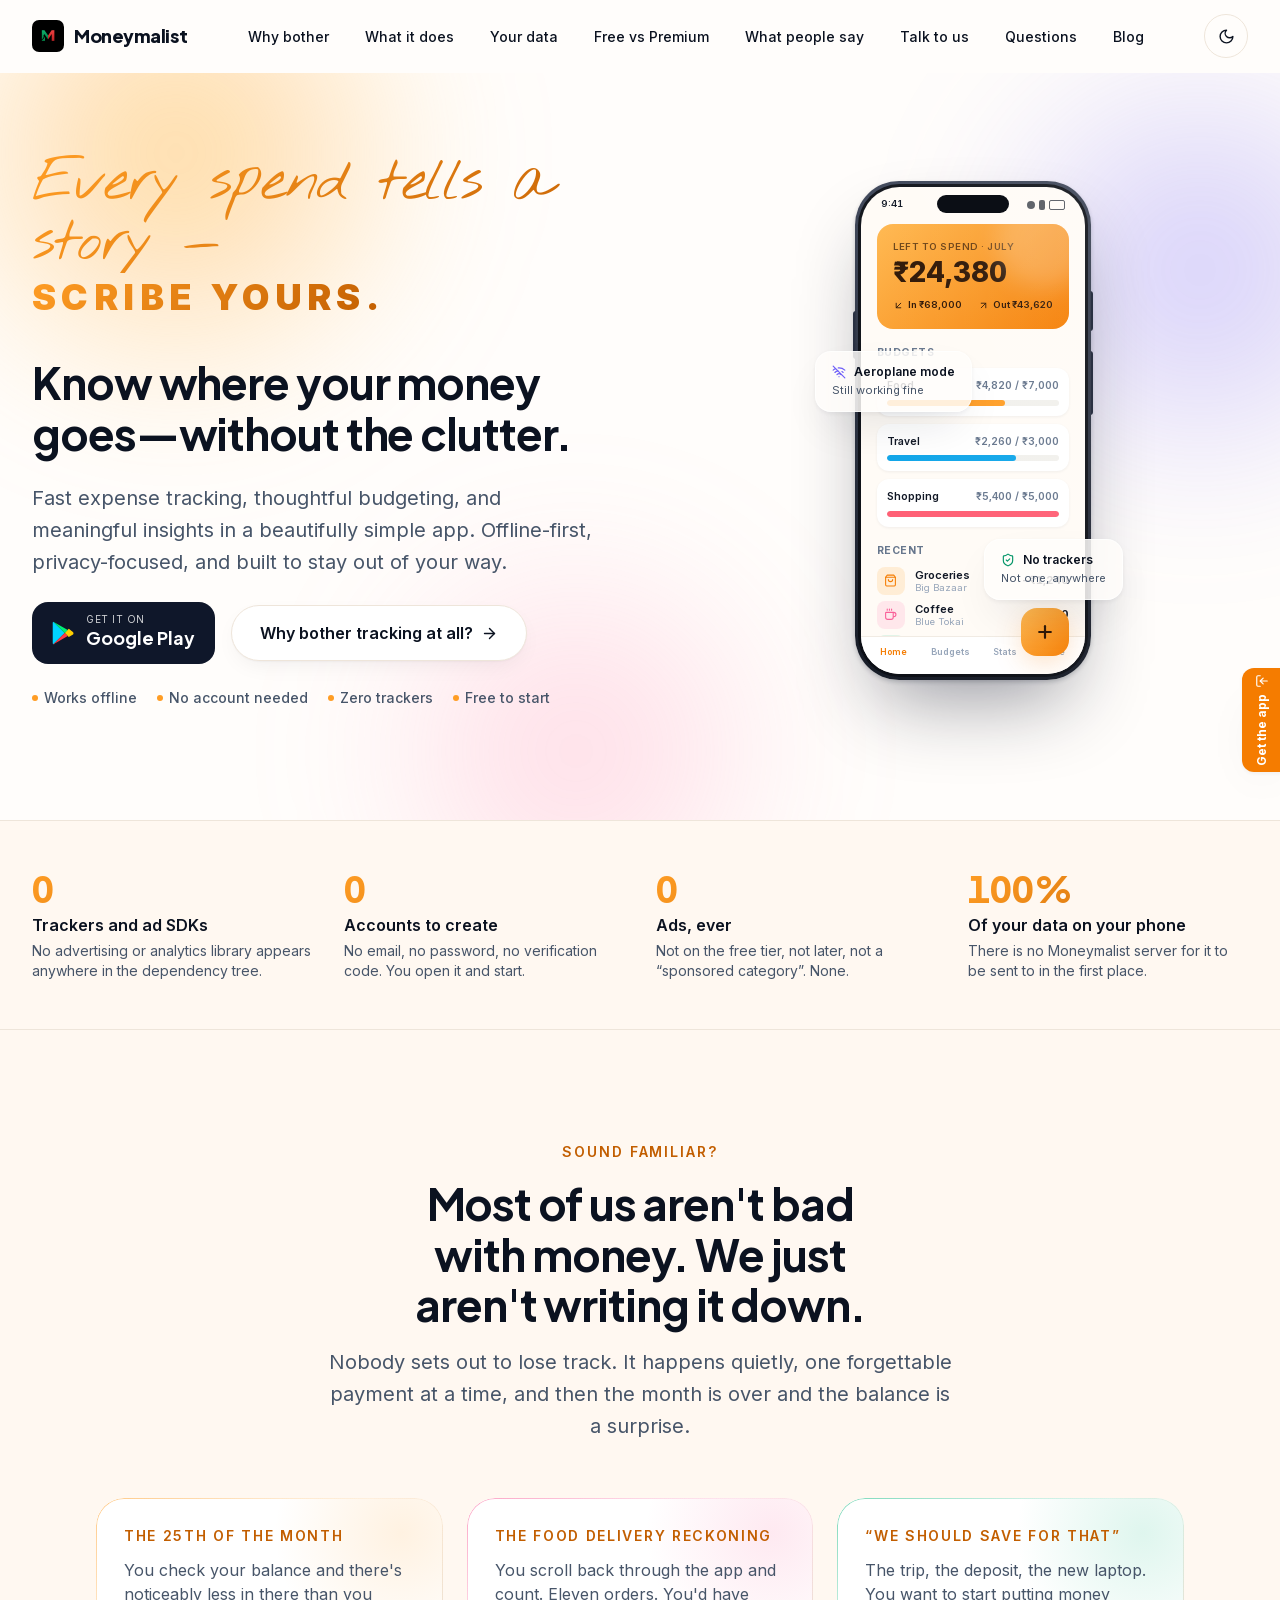
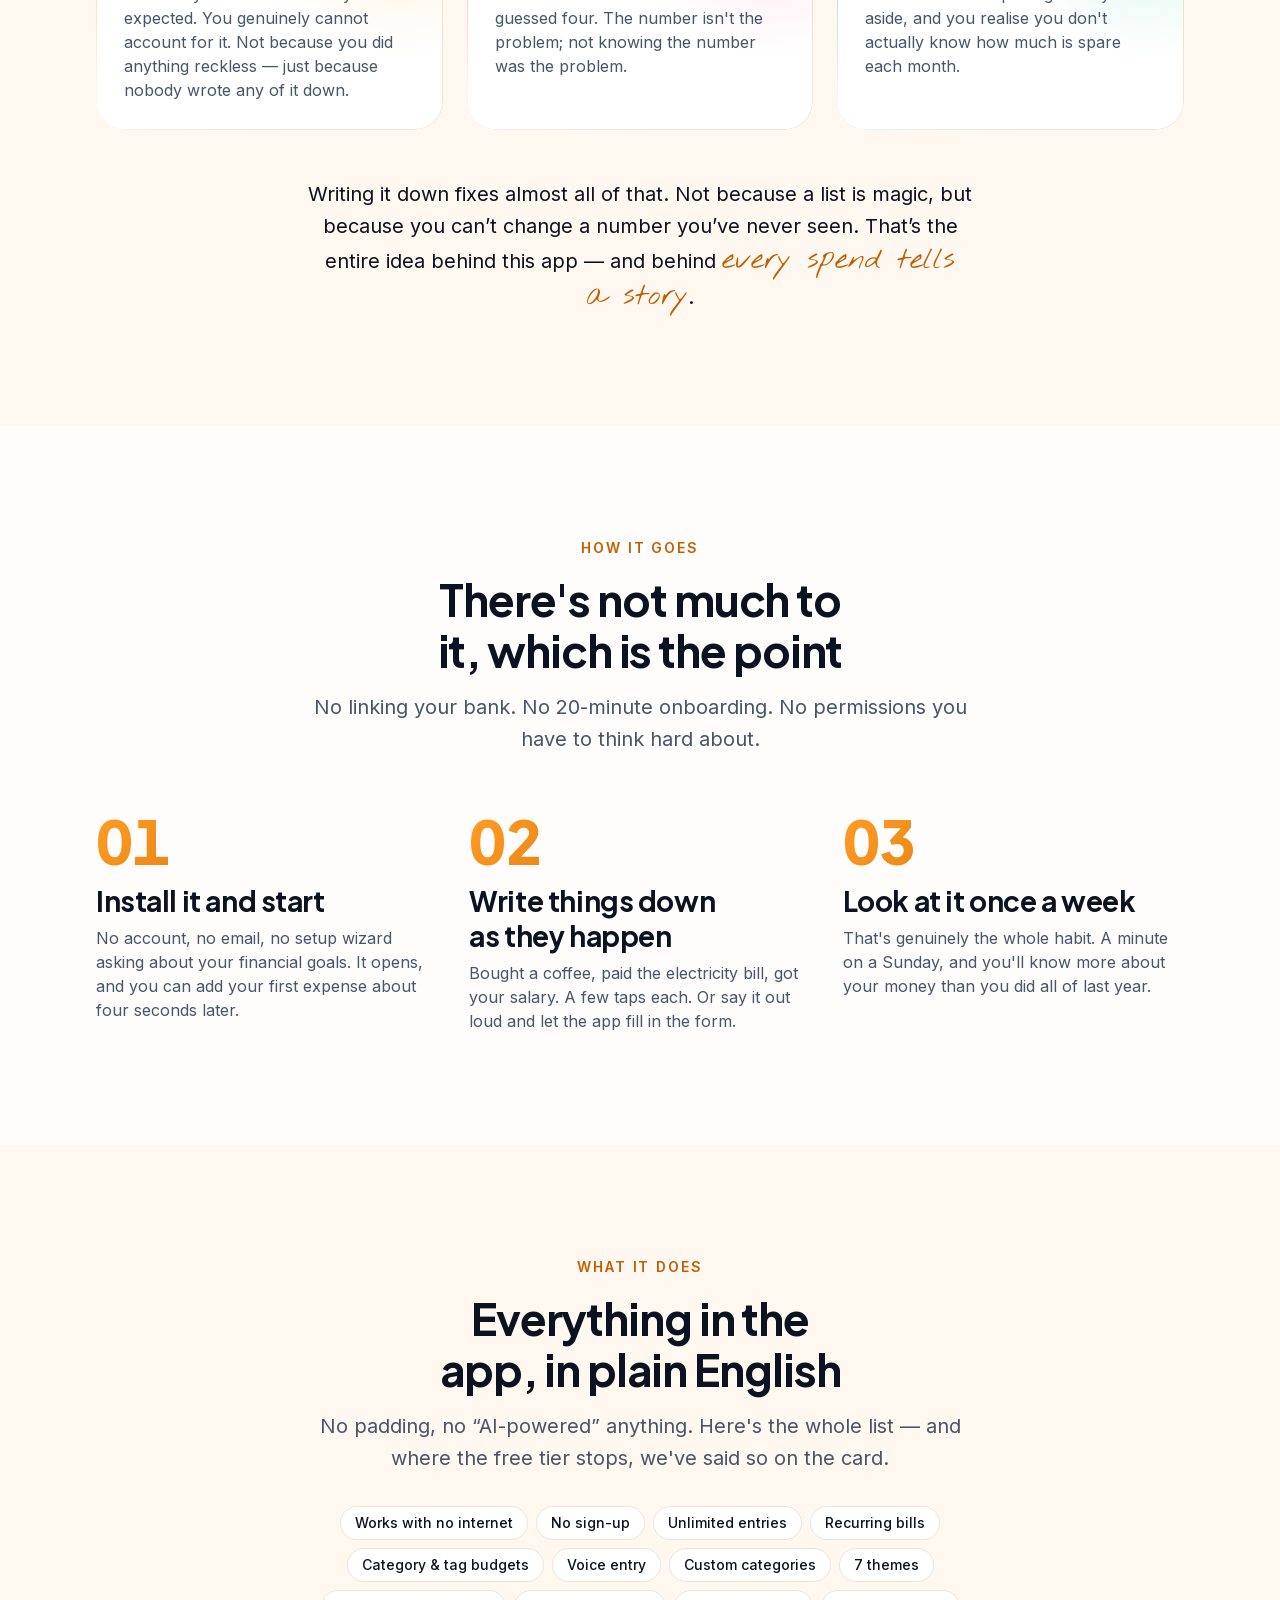
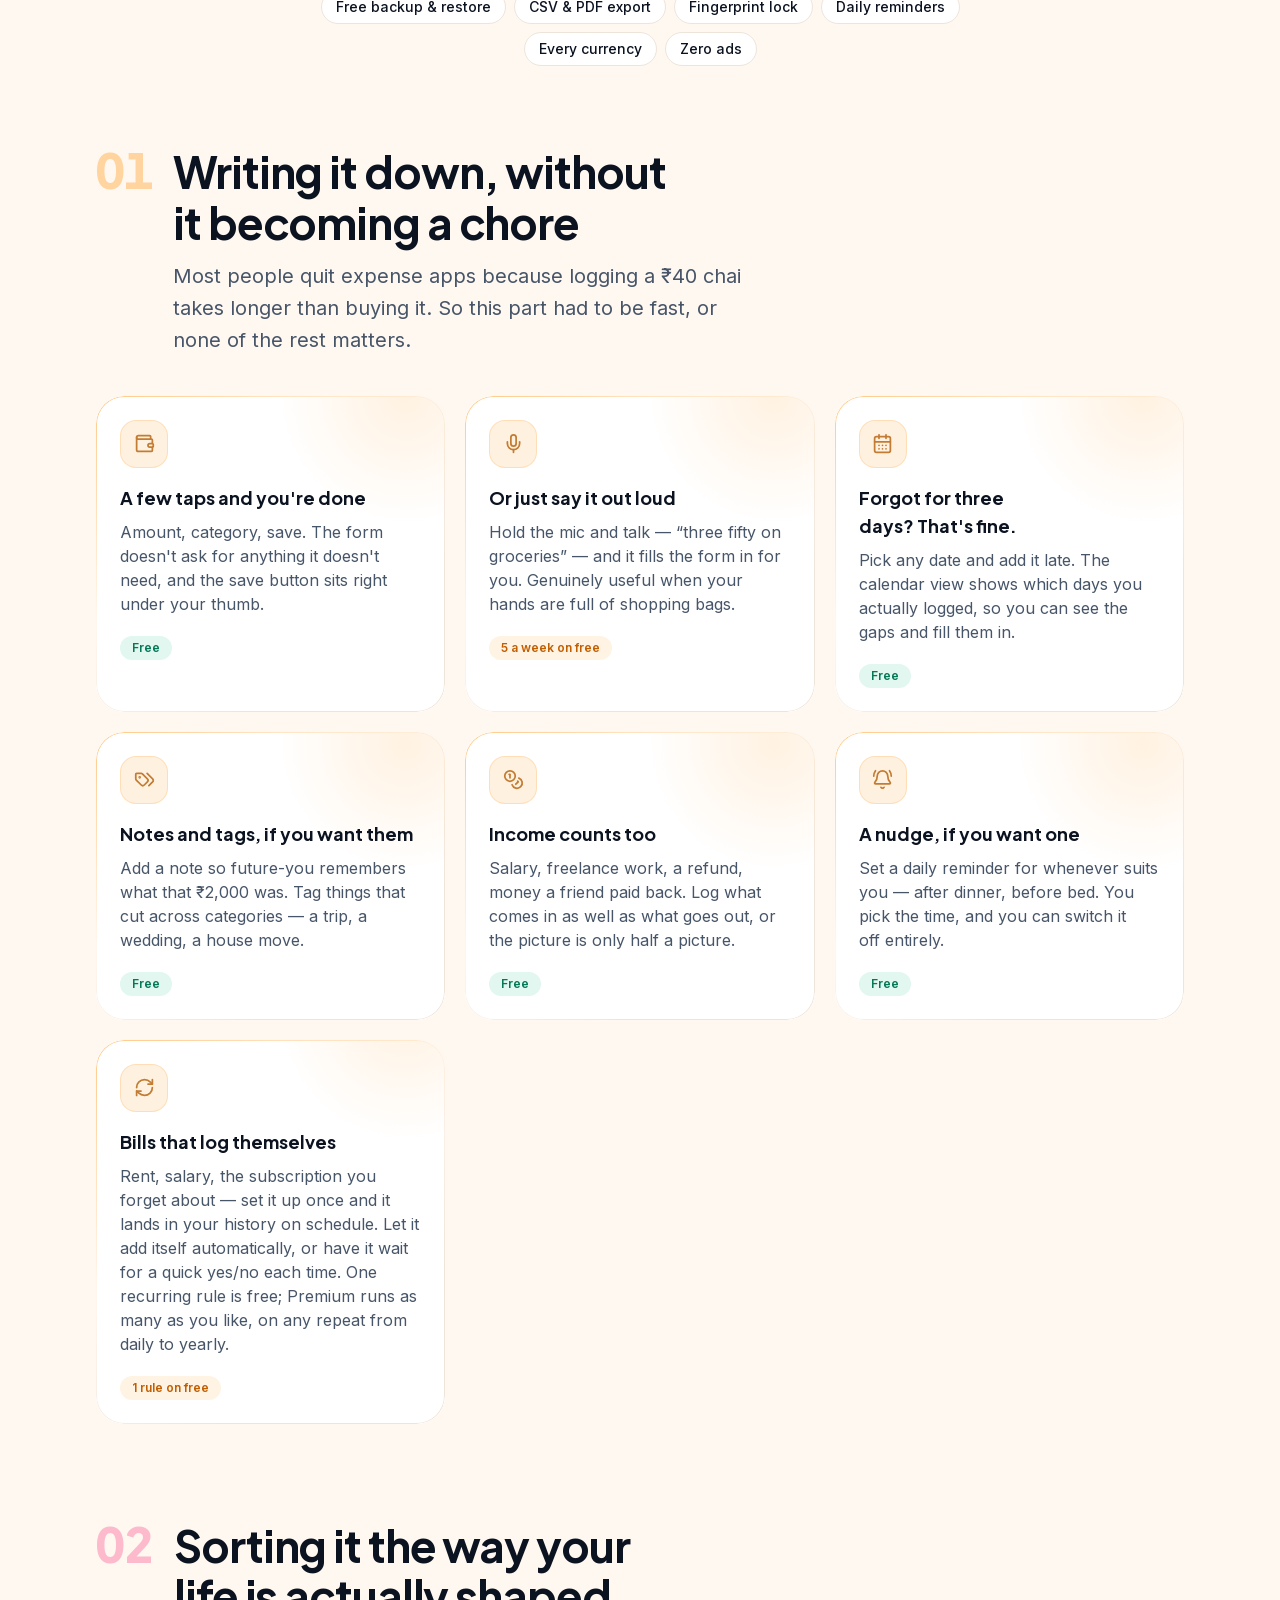
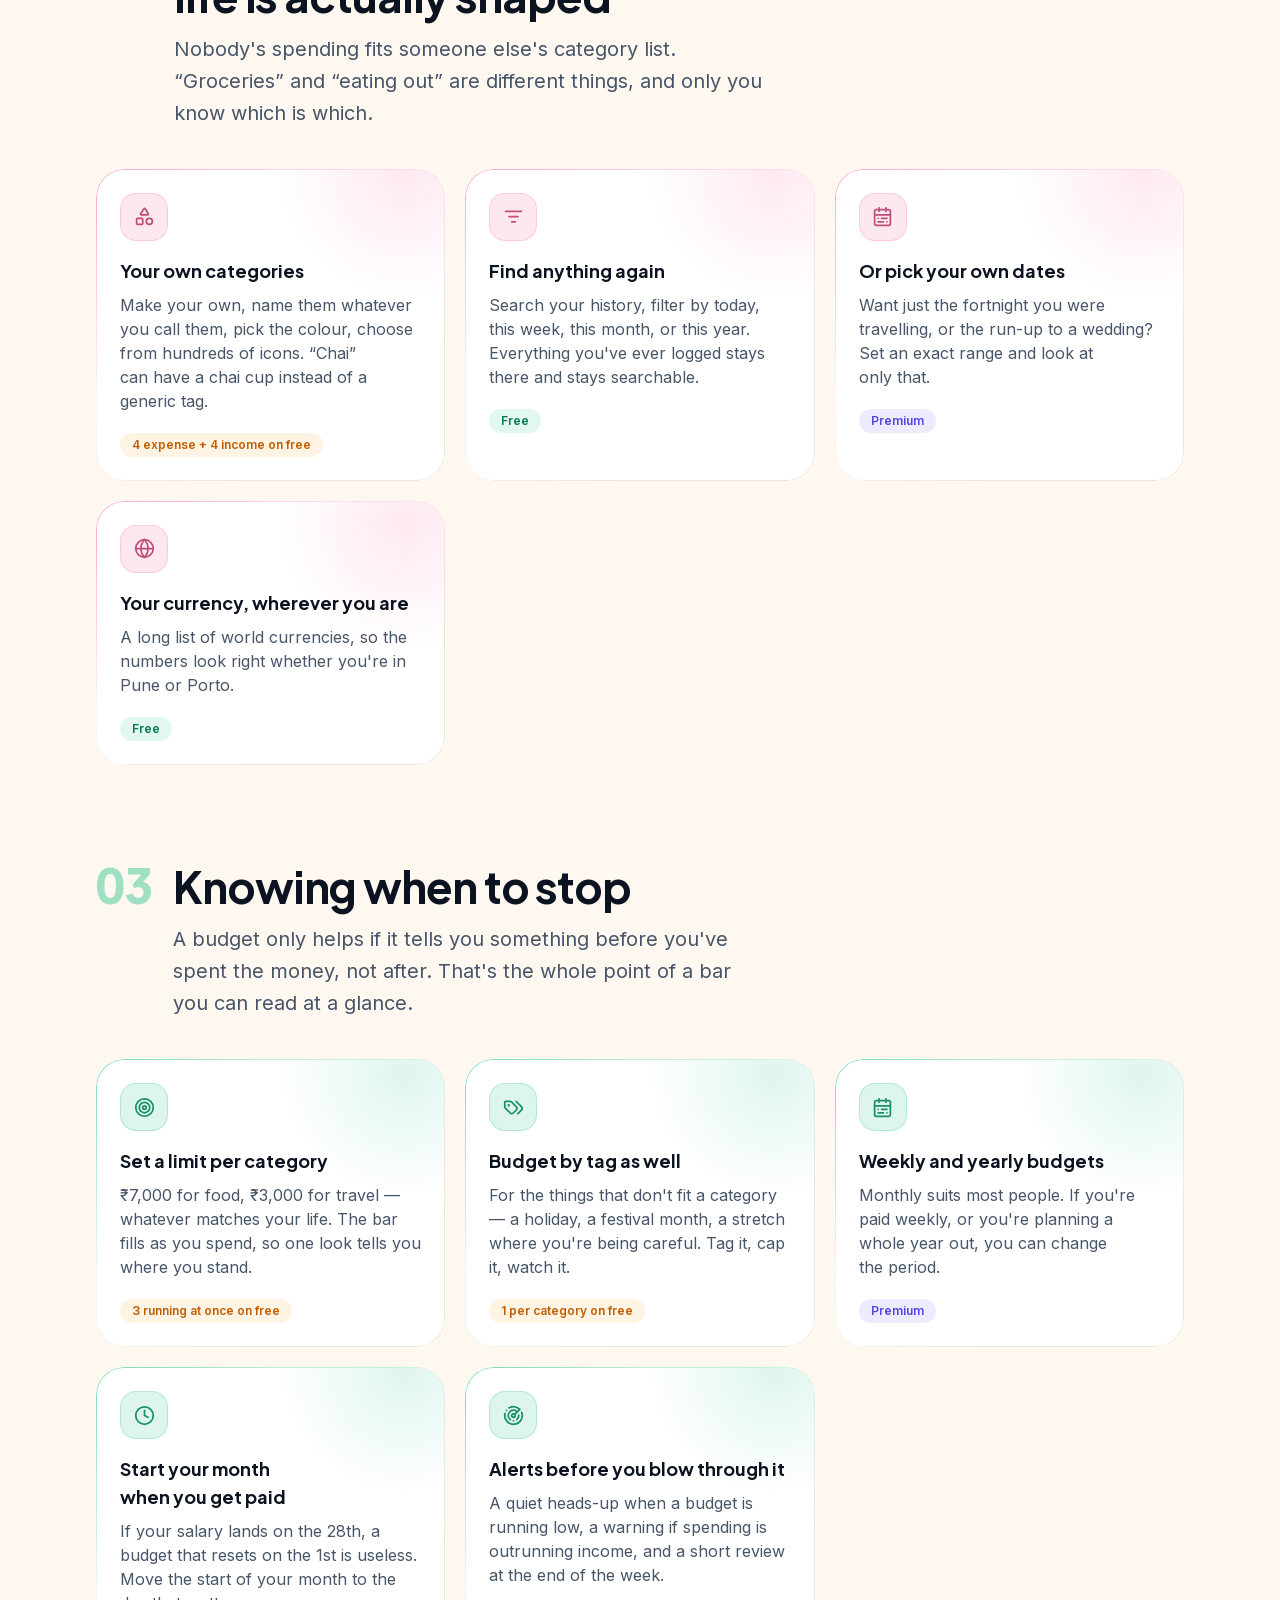
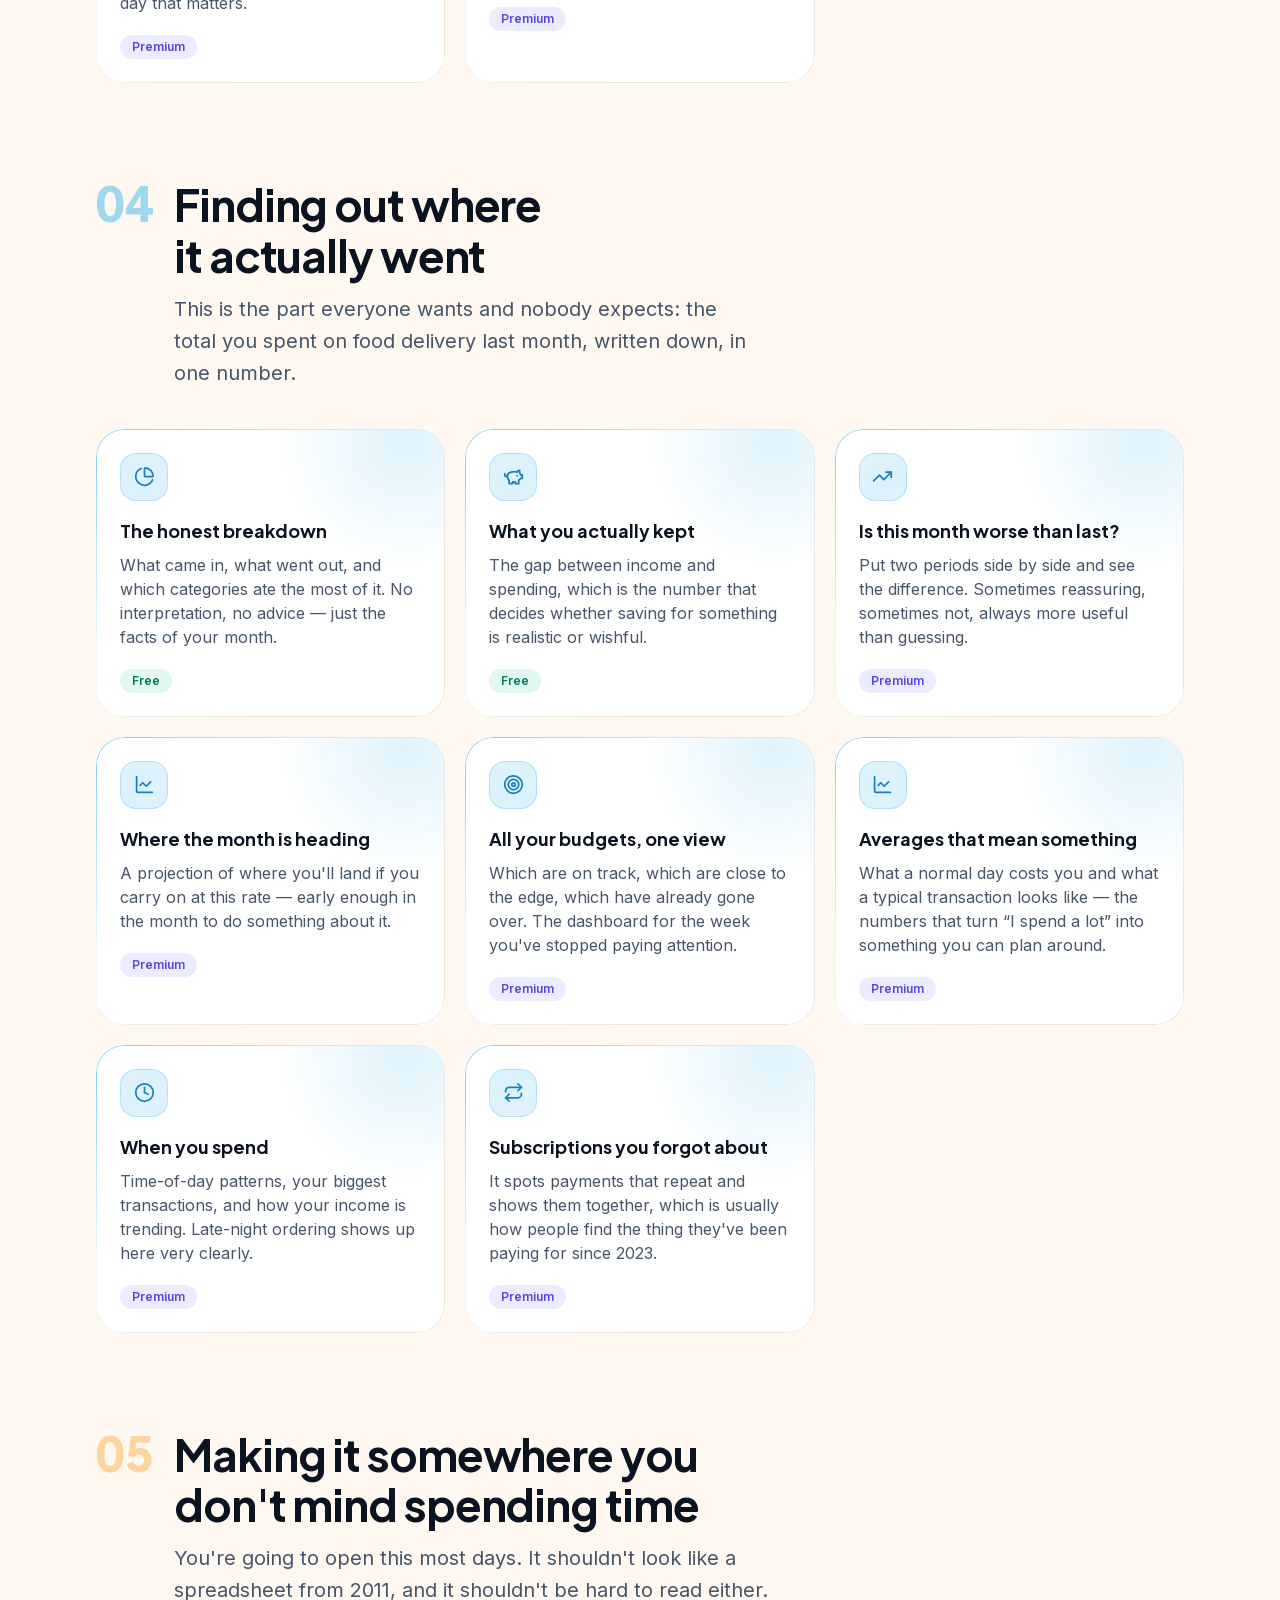
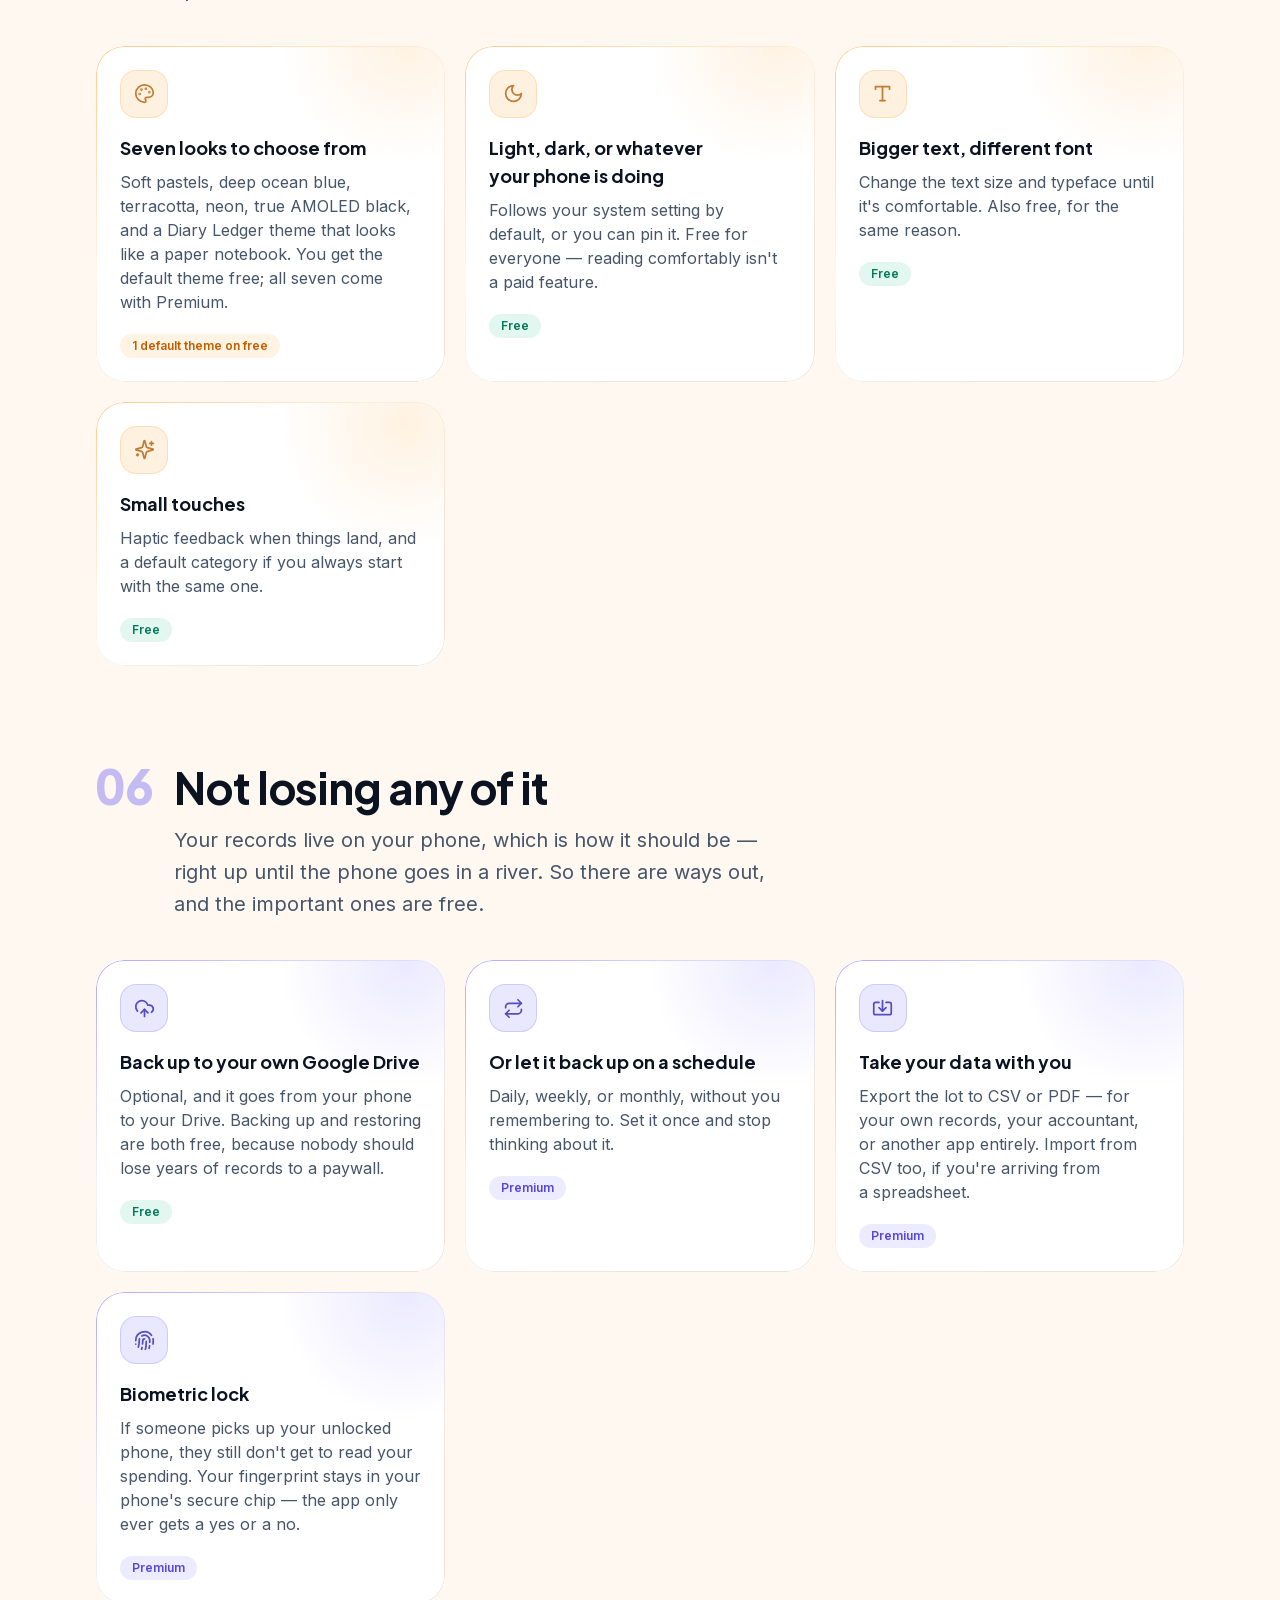
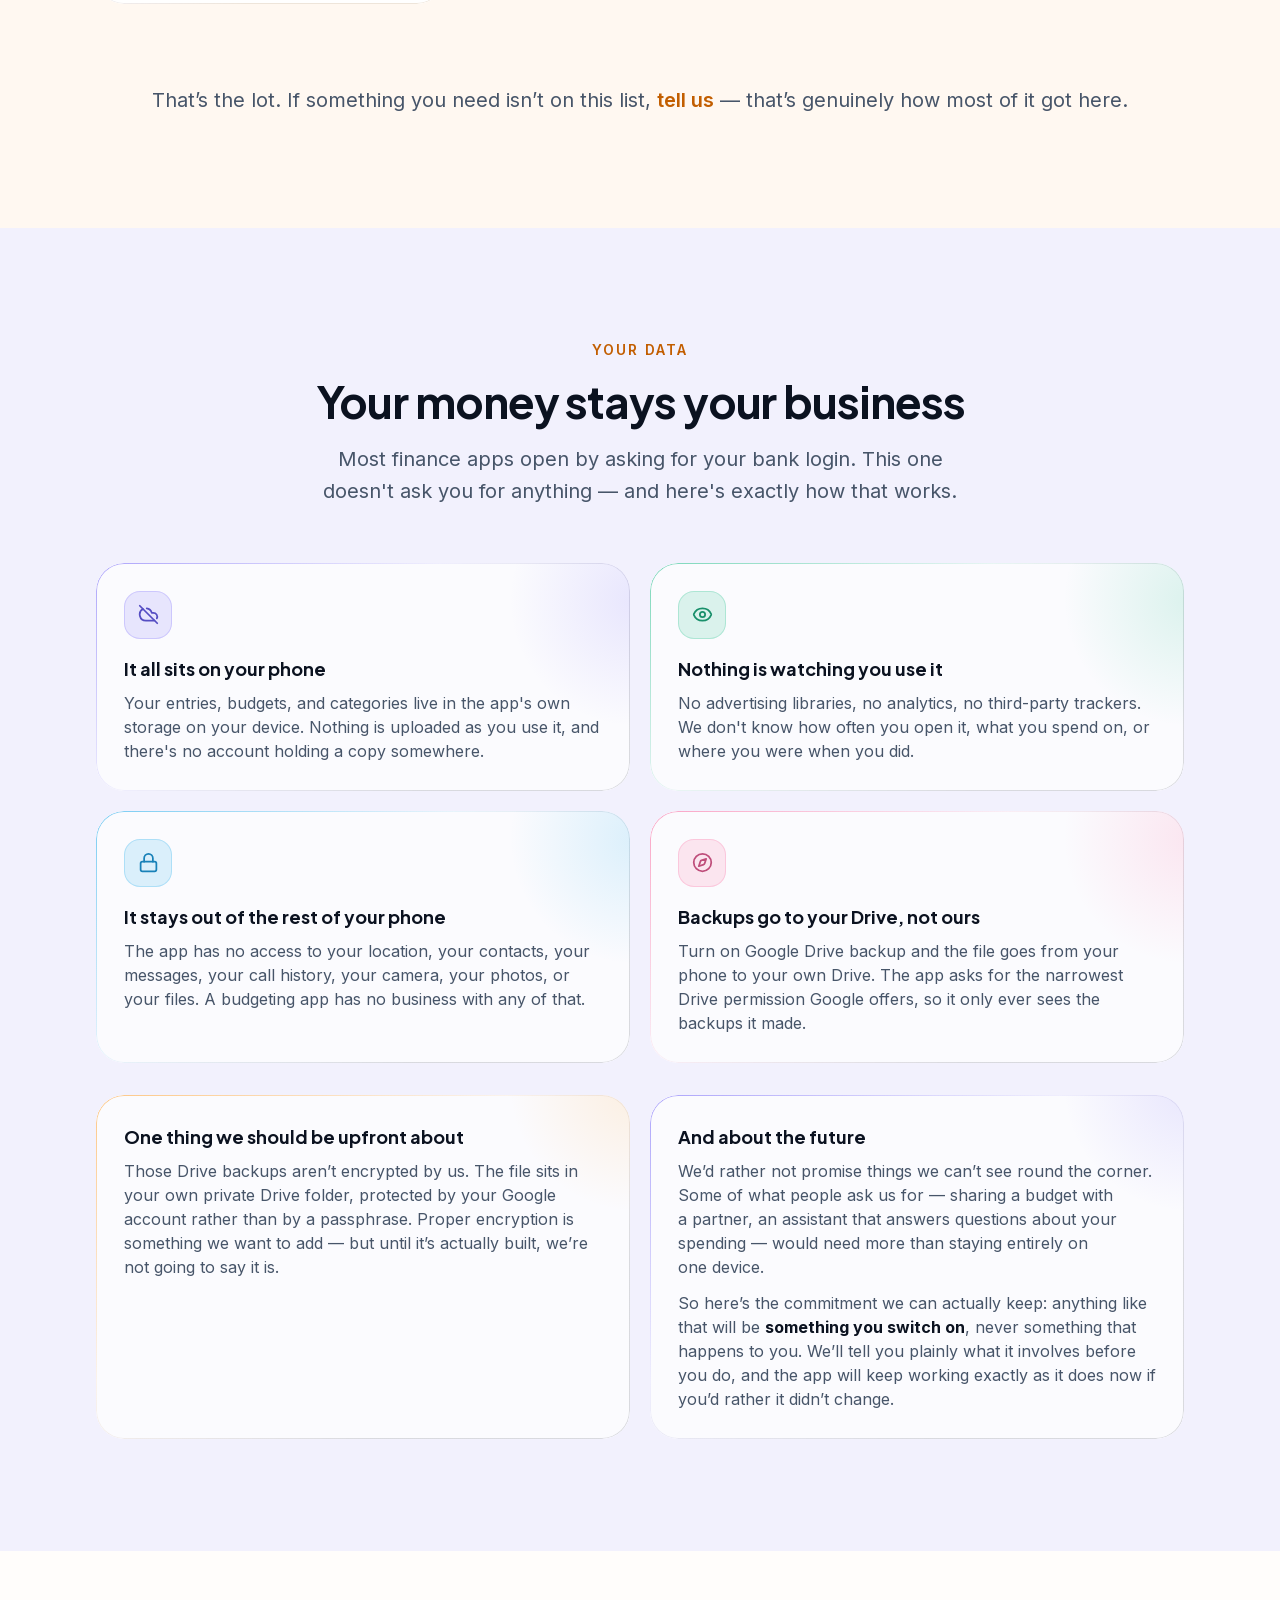
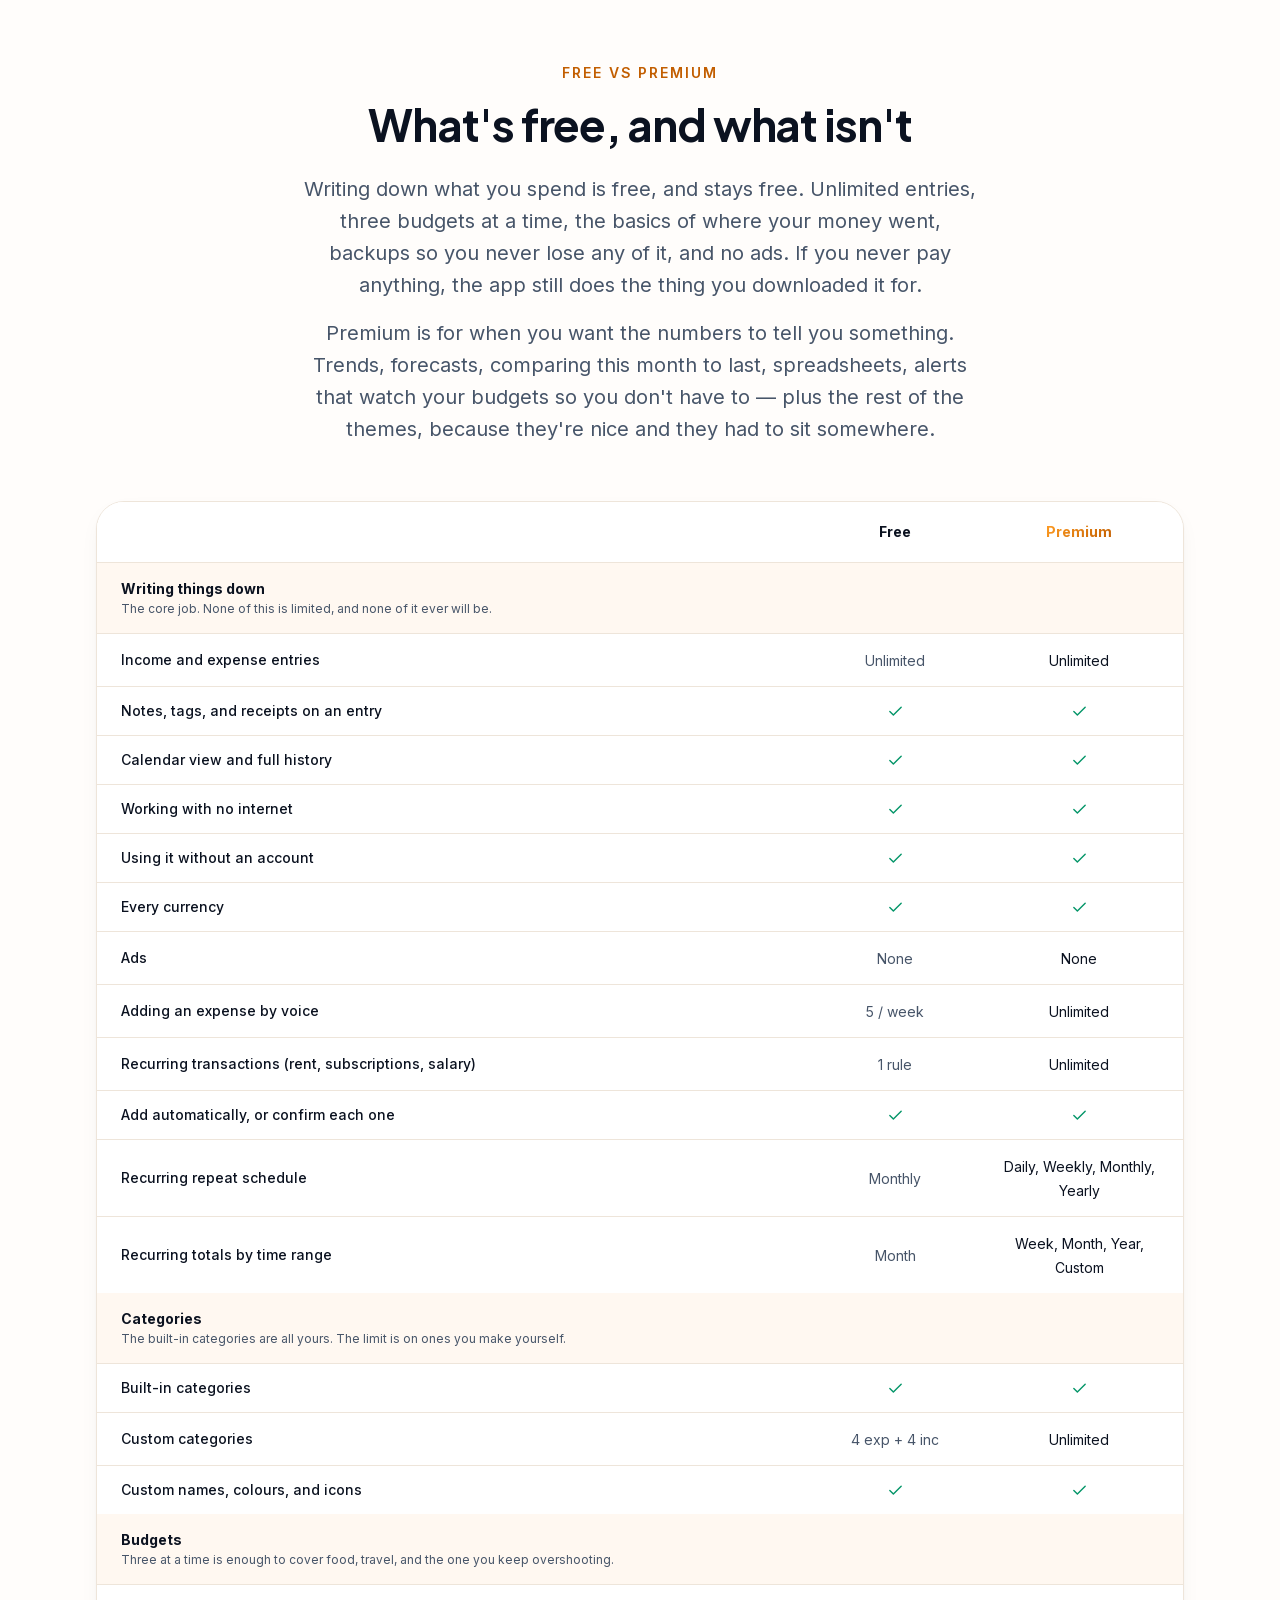
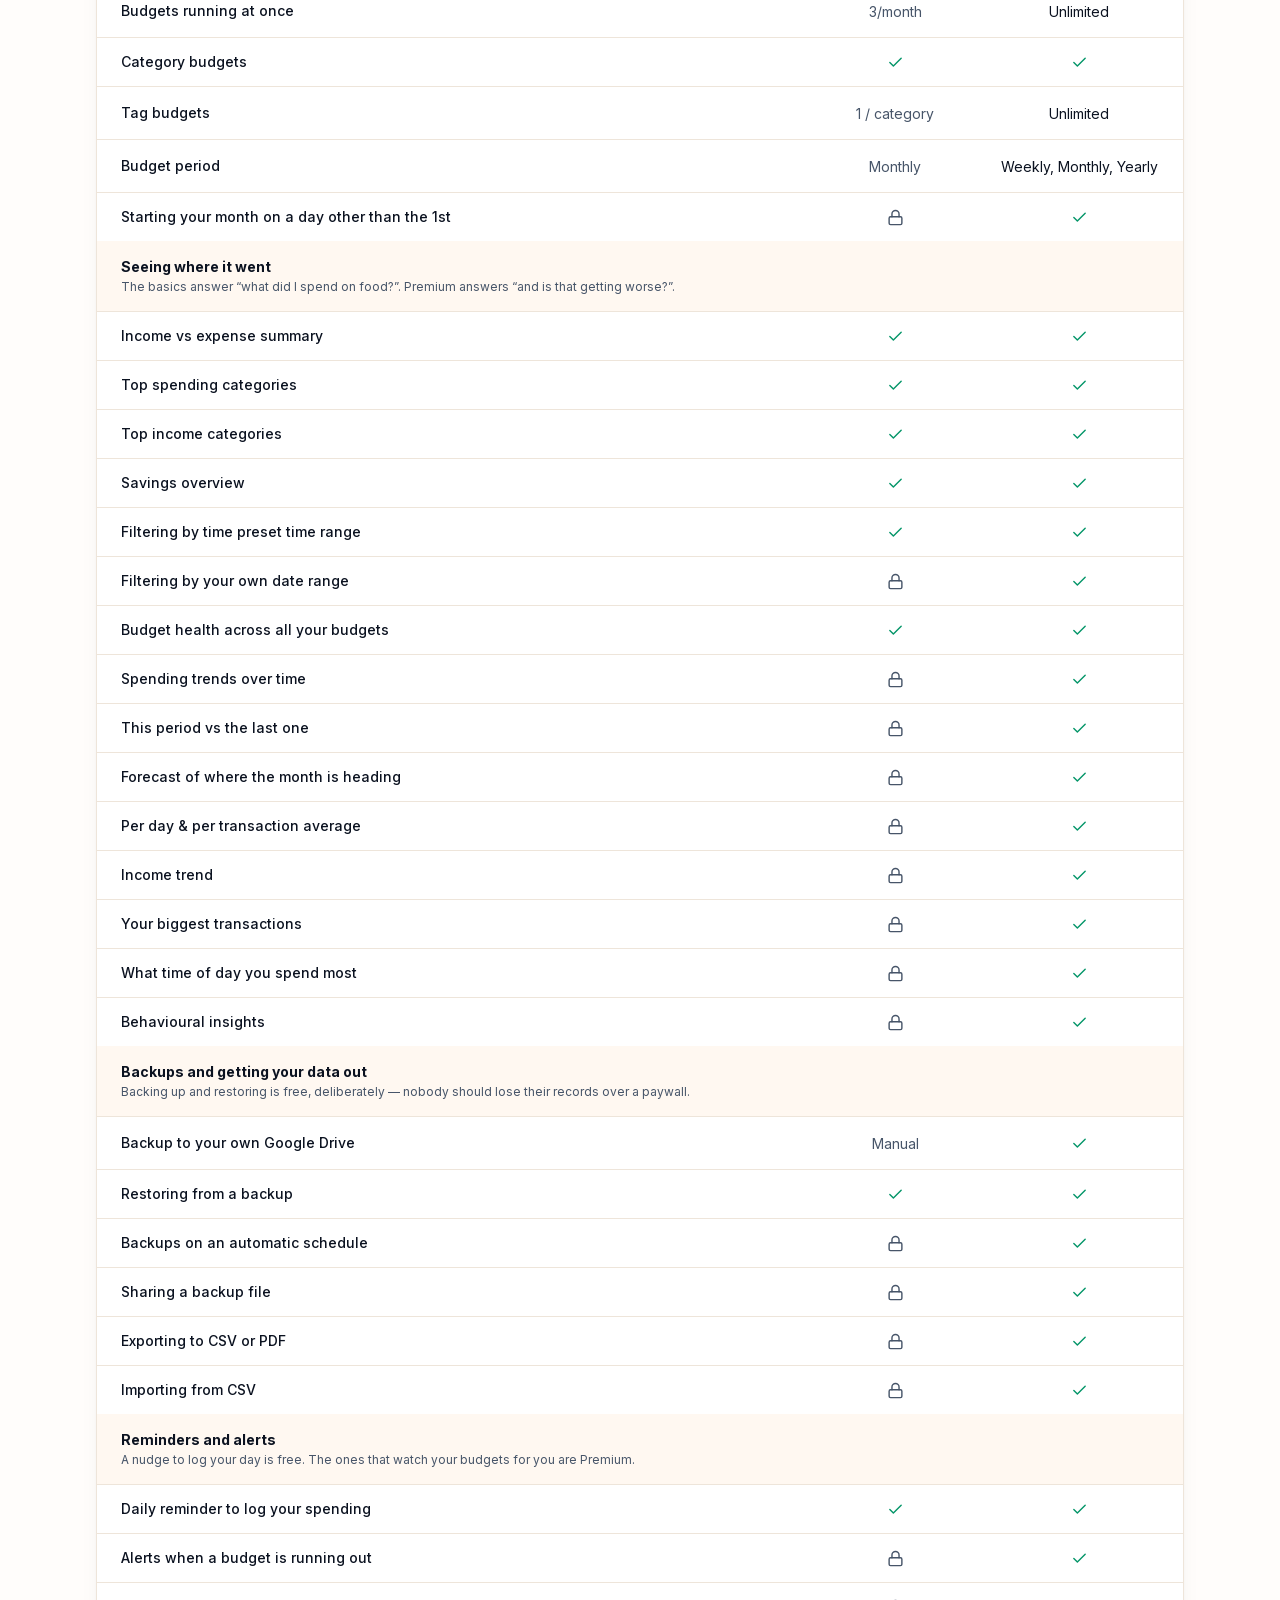
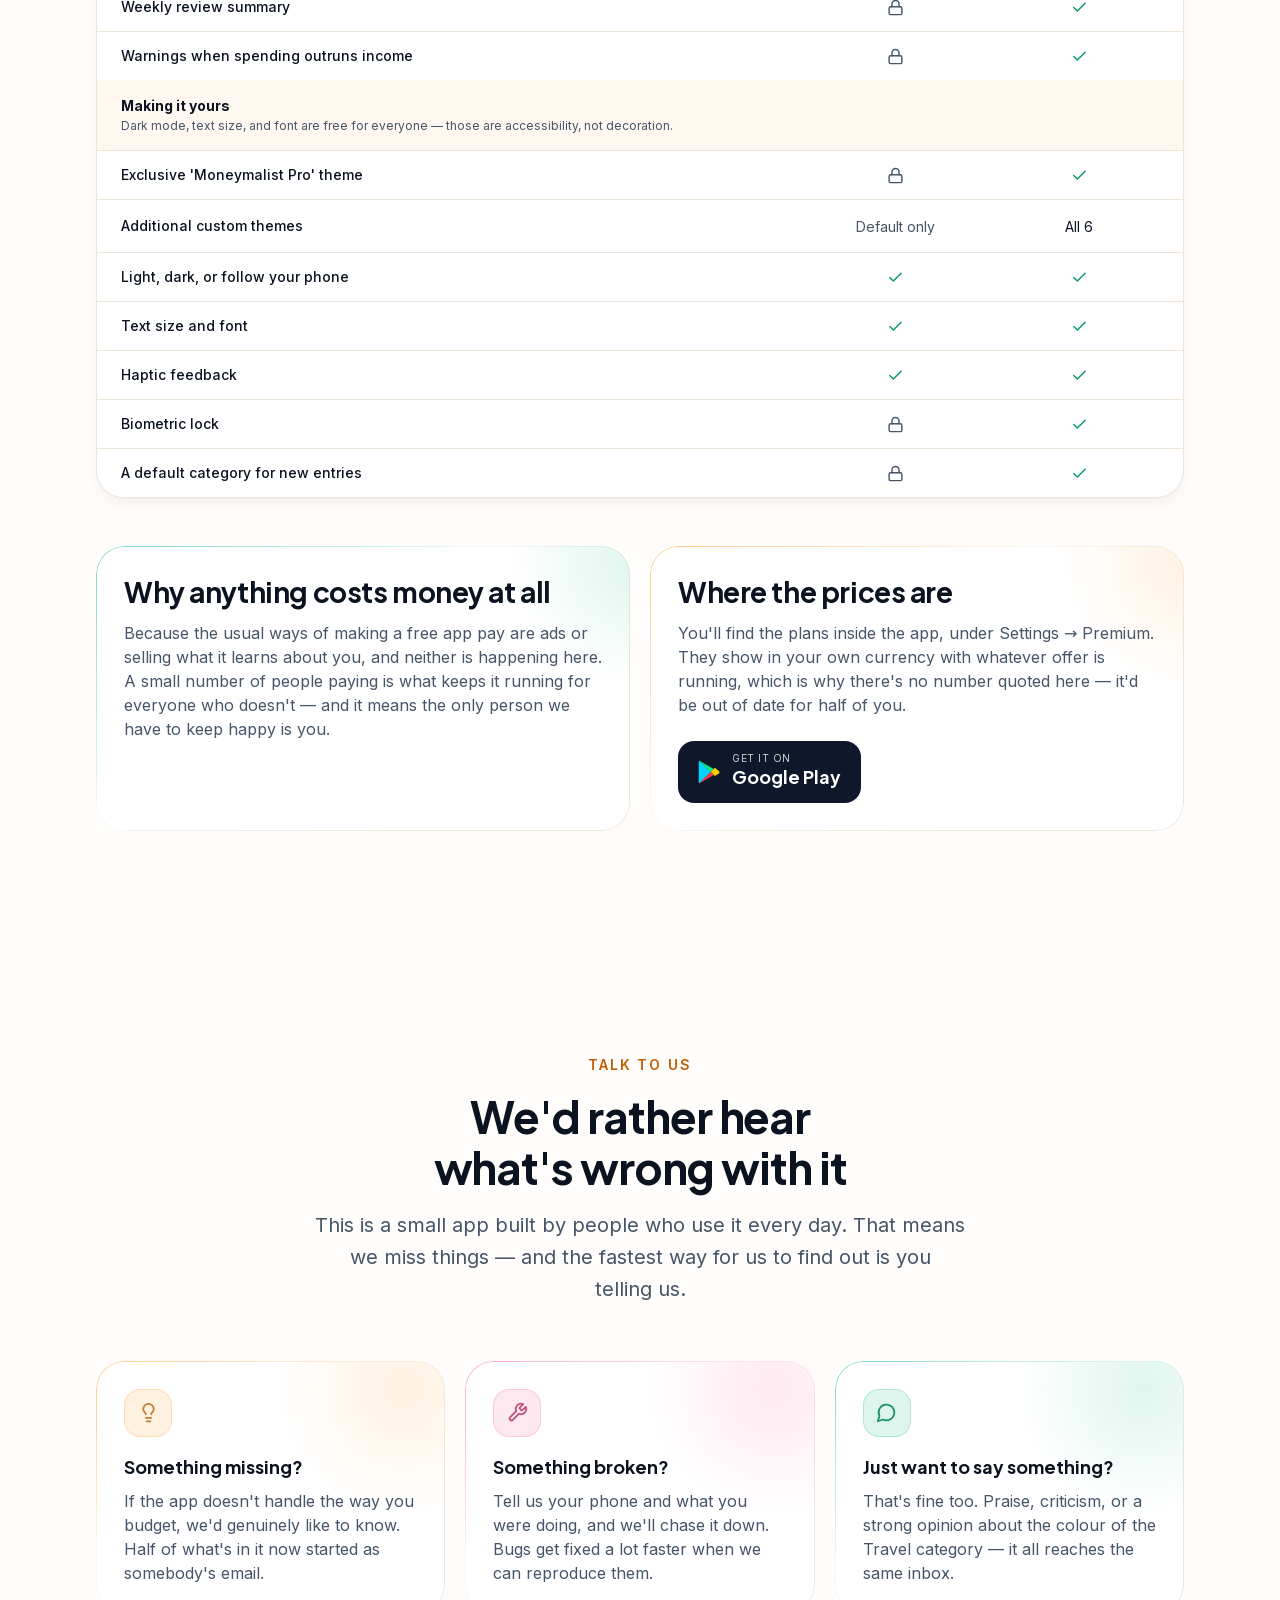
